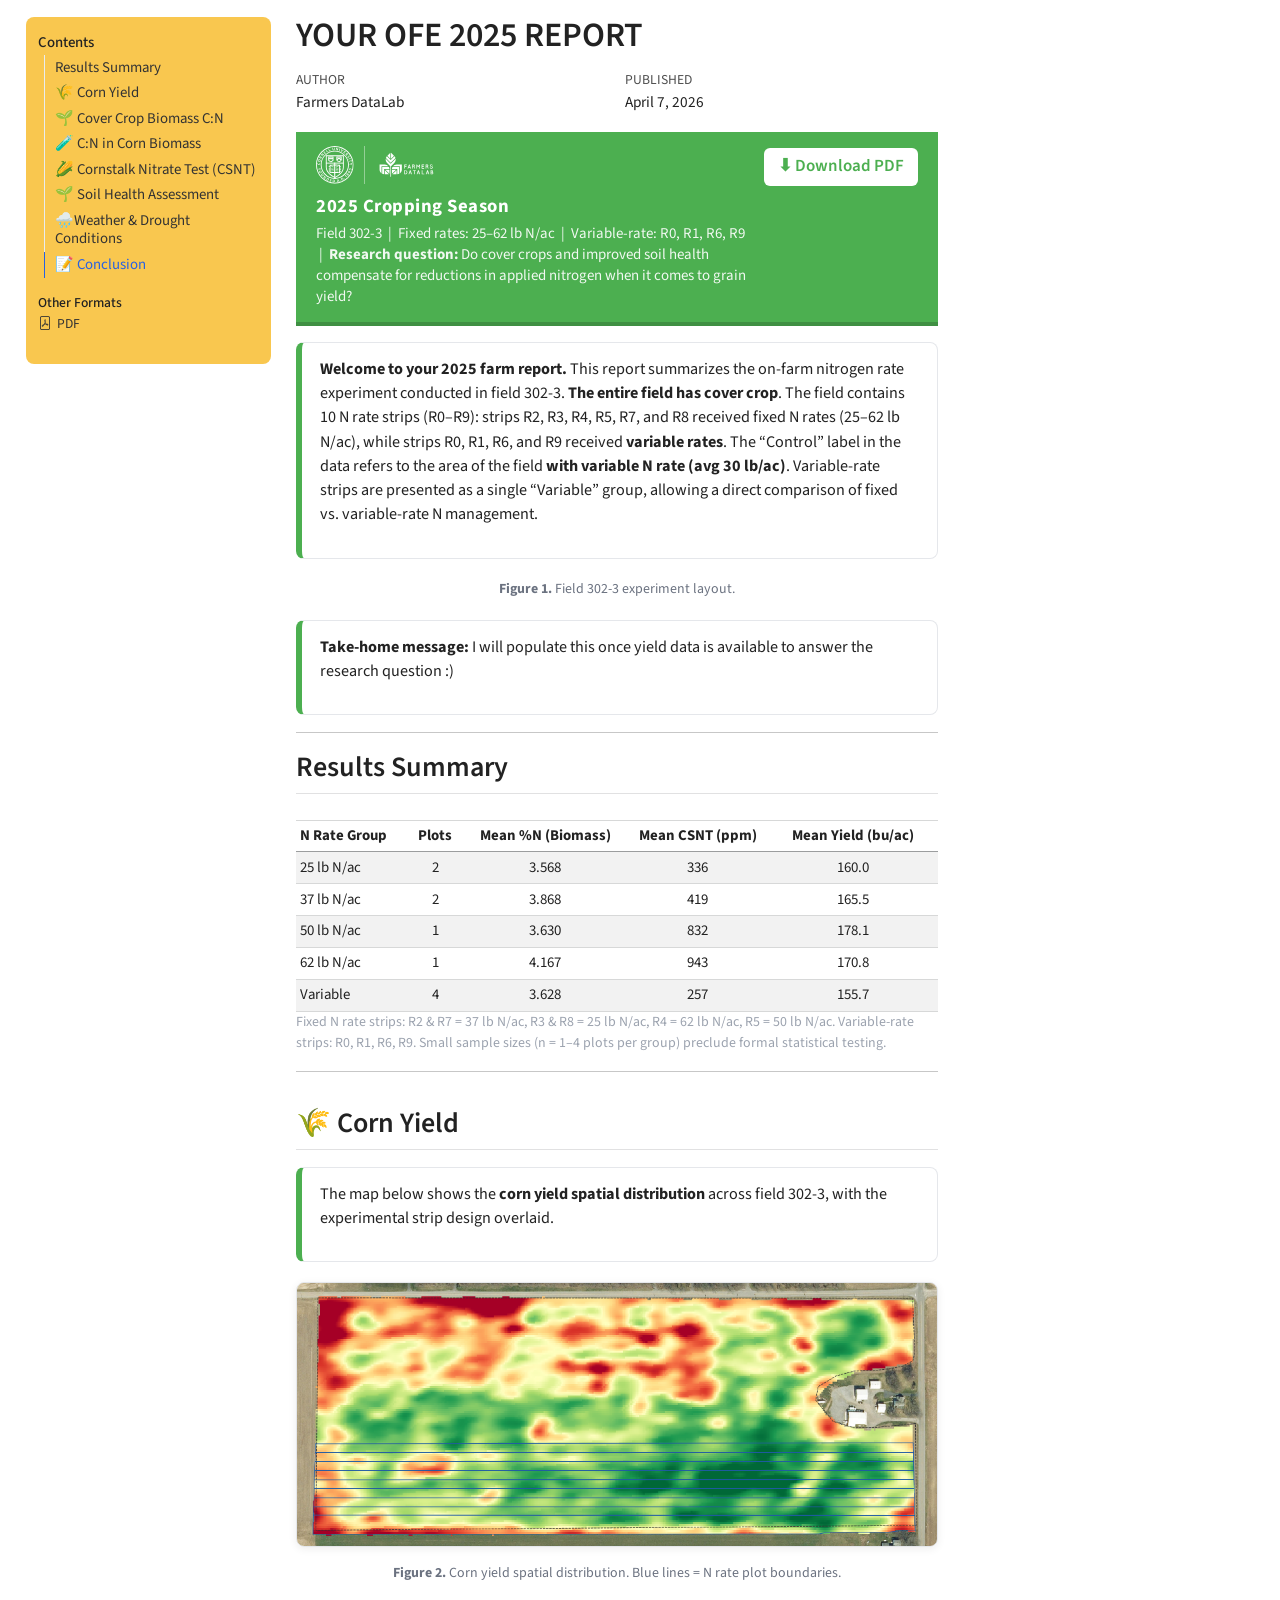
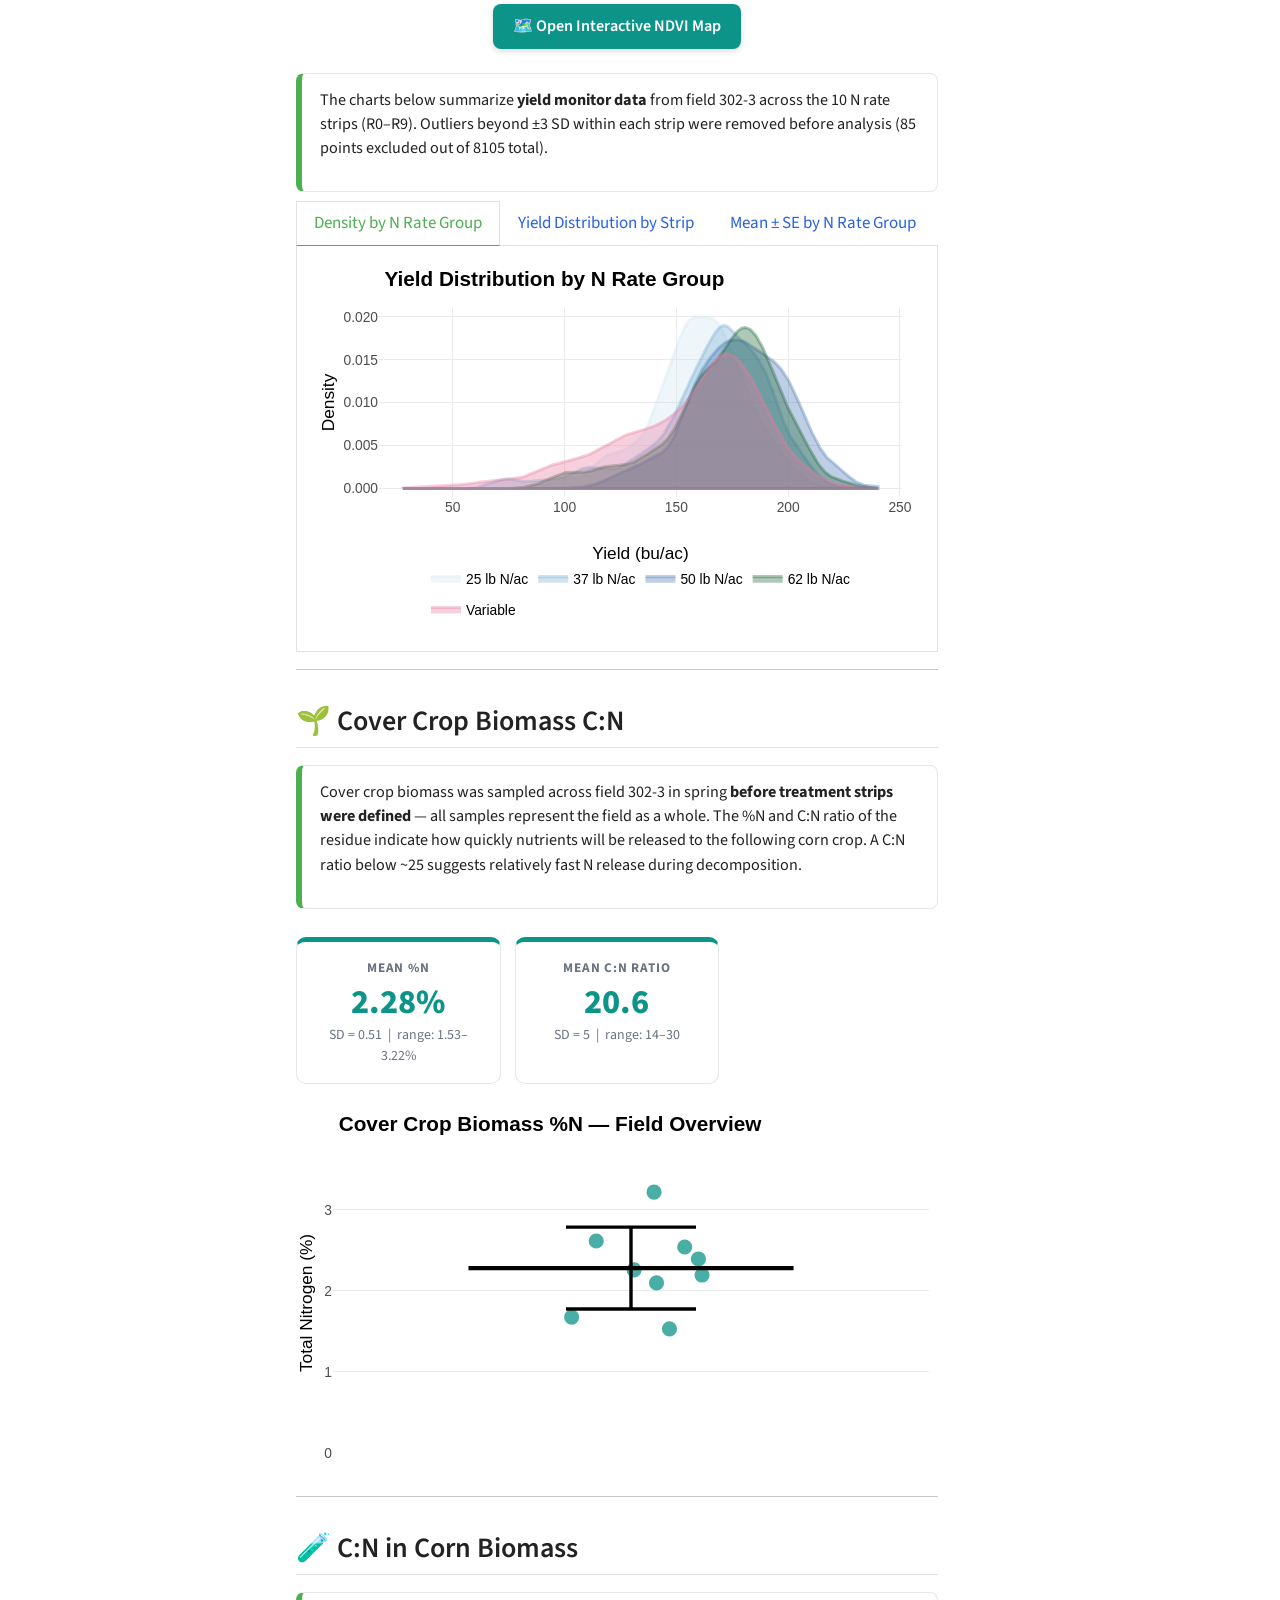
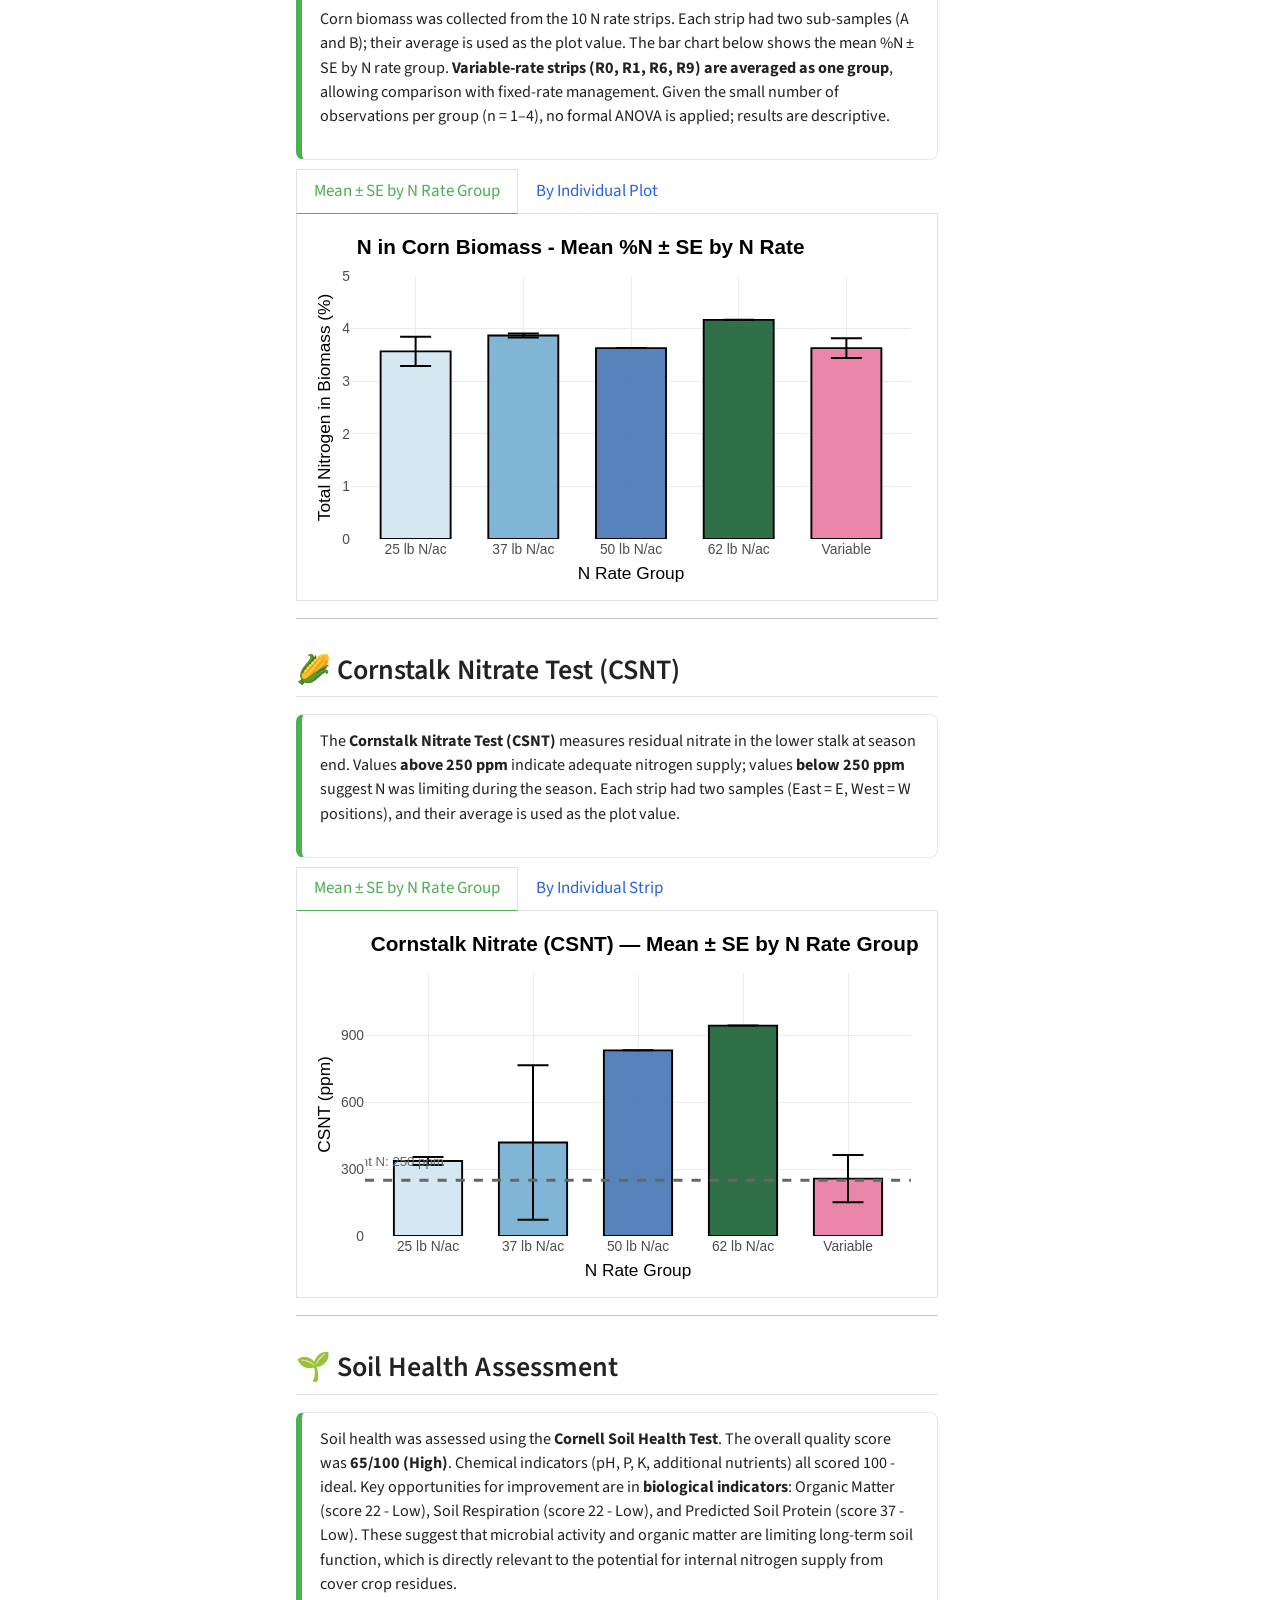
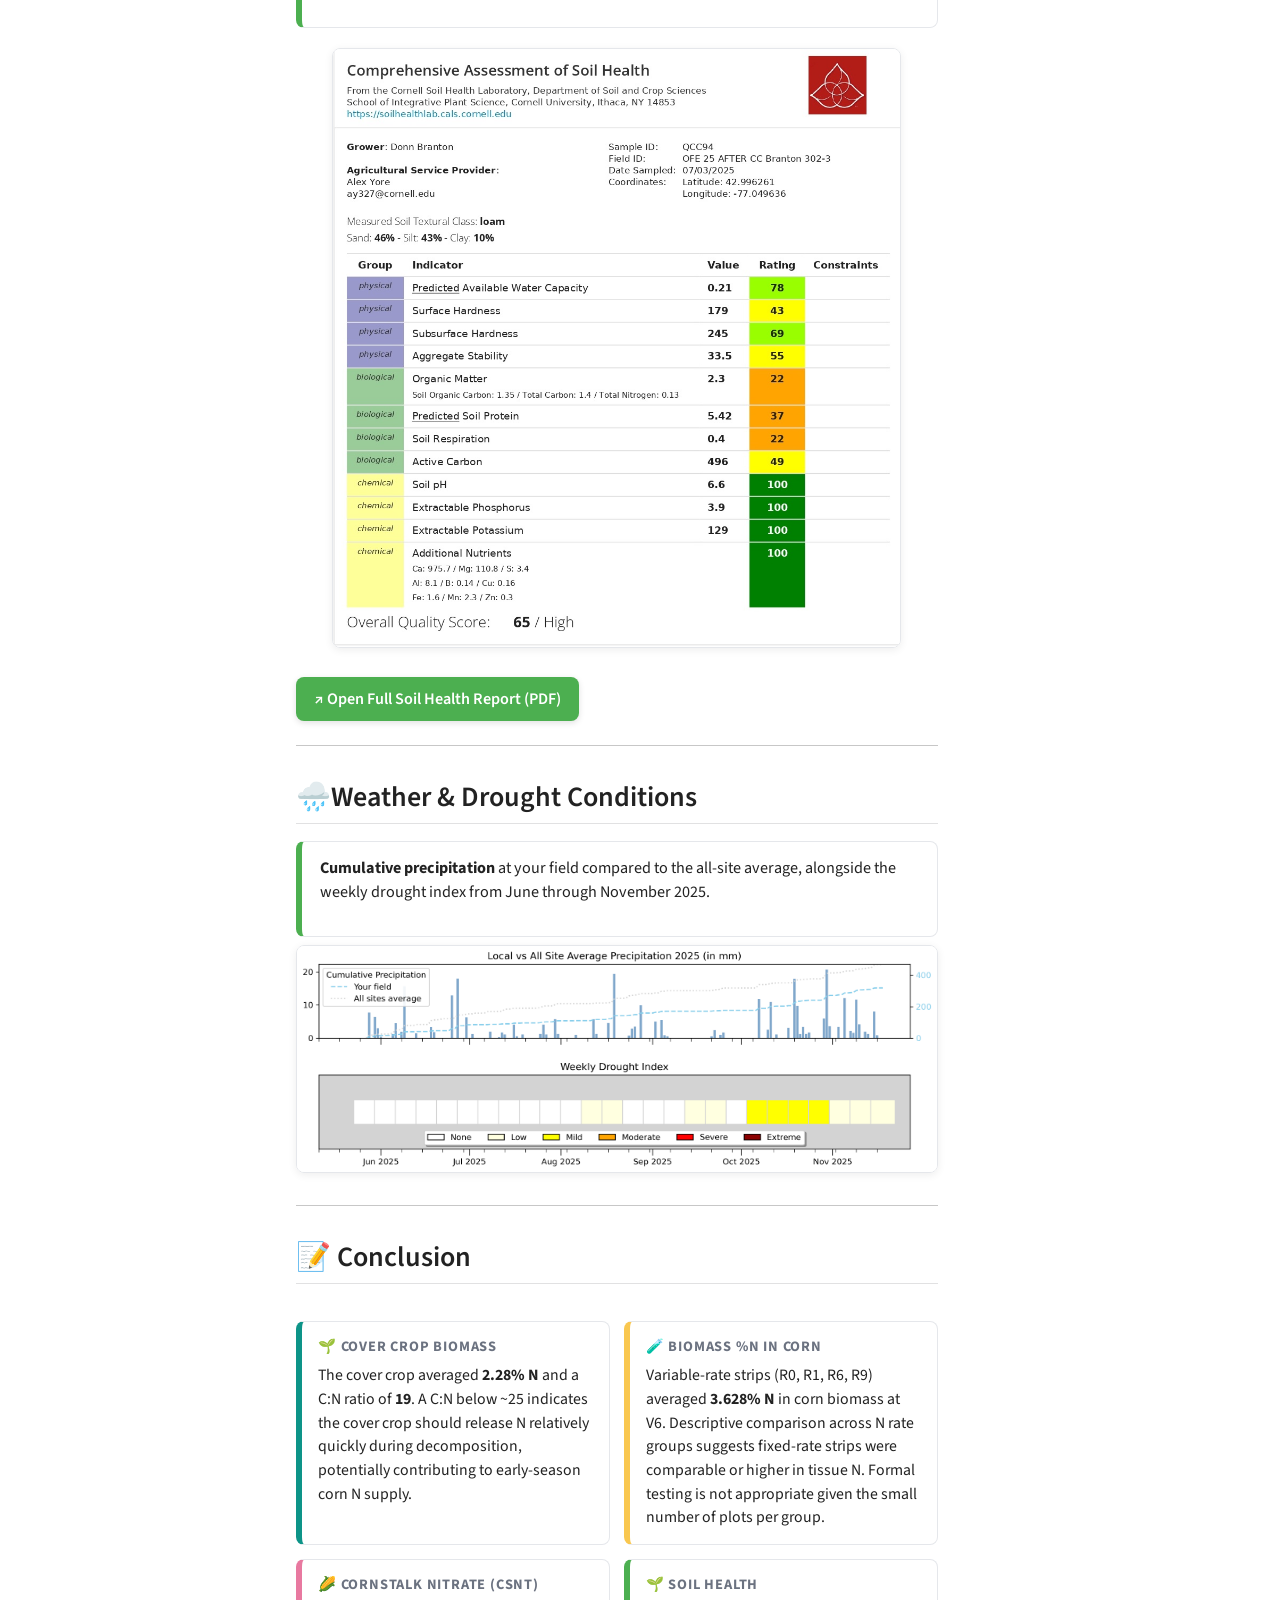
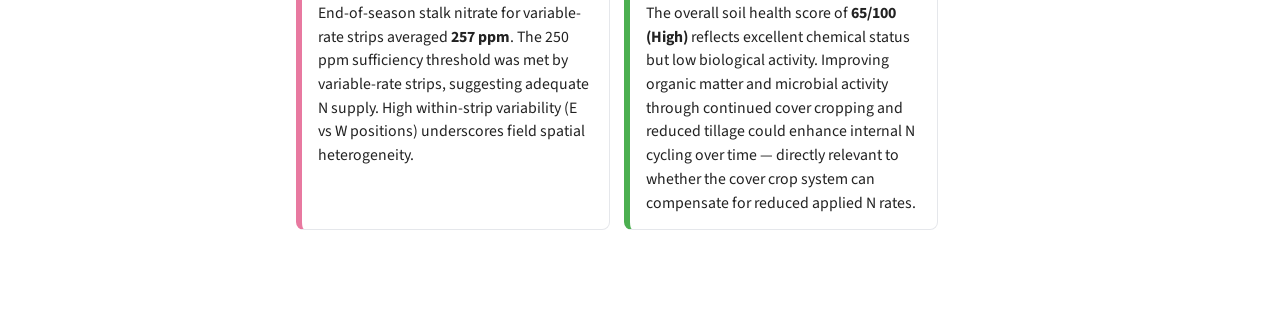
==== docs/branton/index.html @ c71637ad "d" ====
<!DOCTYPE html>
<html xmlns="http://www.w3.org/1999/xhtml" lang="en" xml:lang="en"><head>

<meta charset="utf-8">
<meta name="generator" content="quarto-1.8.25">

<meta name="viewport" content="width=device-width, initial-scale=1.0, user-scalable=yes">

<meta name="author" content="Farmers DataLab">
<meta name="dcterms.date" content="2026-04-07">

<title>YOUR OFE 2025 REPORT</title>
<style>
code{white-space: pre-wrap;}
span.smallcaps{font-variant: small-caps;}
div.columns{display: flex; gap: min(4vw, 1.5em);}
div.column{flex: auto; overflow-x: auto;}
div.hanging-indent{margin-left: 1.5em; text-indent: -1.5em;}
ul.task-list{list-style: none;}
ul.task-list li input[type="checkbox"] {
  width: 0.8em;
  margin: 0 0.8em 0.2em -1em; /* quarto-specific, see https://github.com/quarto-dev/quarto-cli/issues/4556 */ 
  vertical-align: middle;
}
</style>


<script src="index_files/libs/clipboard/clipboard.min.js"></script>
<script src="index_files/libs/quarto-html/quarto.js" type="module"></script>
<script src="index_files/libs/quarto-html/tabsets/tabsets.js" type="module"></script>
<script src="index_files/libs/quarto-html/axe/axe-check.js" type="module"></script>
<script src="index_files/libs/quarto-html/popper.min.js"></script>
<script src="index_files/libs/quarto-html/tippy.umd.min.js"></script>
<script src="index_files/libs/quarto-html/anchor.min.js"></script>
<link href="index_files/libs/quarto-html/tippy.css" rel="stylesheet">
<link href="index_files/libs/quarto-html/quarto-syntax-highlighting-7b89279ff1a6dce999919e0e67d4d9ec.css" rel="stylesheet" id="quarto-text-highlighting-styles">
<script src="index_files/libs/bootstrap/bootstrap.min.js"></script>
<link href="index_files/libs/bootstrap/bootstrap-icons.css" rel="stylesheet">
<link href="index_files/libs/bootstrap/bootstrap-4d7f0bce1131f3e5f9547cd857cfbfc8.min.css" rel="stylesheet" append-hash="true" id="quarto-bootstrap" data-mode="light">
<style>html{ scroll-behavior: smooth; }</style>
<link href="index_files/libs/htmltools-fill-0.5.8.1/fill.css" rel="stylesheet">

<script src="index_files/libs/htmlwidgets-1.6.4/htmlwidgets.js"></script>

<script src="index_files/libs/plotly-binding-4.12.0/plotly.js"></script>

<script src="index_files/libs/typedarray-0.1/typedarray.min.js"></script>

<script src="index_files/libs/jquery-3.5.1/jquery.min.js"></script>

<link href="index_files/libs/crosstalk-1.2.2/css/crosstalk.min.css" rel="stylesheet">

<script src="index_files/libs/crosstalk-1.2.2/js/crosstalk.min.js"></script>

<link href="index_files/libs/plotly-htmlwidgets-css-2.25.2/plotly-htmlwidgets.css" rel="stylesheet">

<script src="index_files/libs/plotly-main-2.25.2/plotly-latest.min.js"></script>

<link href="index_files/libs/pagedtable-1.1/css/pagedtable.css" rel="stylesheet">

<script src="index_files/libs/pagedtable-1.1/js/pagedtable.js"></script>



<link rel="stylesheet" href="styles.css">
</head>

<body class="quarto-light">

<div id="quarto-content" class="page-columns page-rows-contents page-layout-article toc-left">
<div id="quarto-sidebar-toc-left" class="sidebar toc-left">
  <nav id="TOC" role="doc-toc" class="toc-active">
    <h2 id="toc-title">Contents</h2>
   
  <ul>
  <li><a href="#summary" id="toc-summary" class="nav-link active" data-scroll-target="#summary">Results Summary</a></li>
  <li><a href="#yield" id="toc-yield" class="nav-link" data-scroll-target="#yield">🌾 Corn Yield</a></li>
  <li><a href="#covercrop-cn" id="toc-covercrop-cn" class="nav-link" data-scroll-target="#covercrop-cn">🌱 Cover Crop Biomass C:N</a></li>
  <li><a href="#cn-details" id="toc-cn-details" class="nav-link" data-scroll-target="#cn-details">🧪 C:N in Corn Biomass</a></li>
  <li><a href="#csnt-details" id="toc-csnt-details" class="nav-link" data-scroll-target="#csnt-details">🌽 Cornstalk Nitrate Test (CSNT)</a></li>
  <li><a href="#soilhealth" id="toc-soilhealth" class="nav-link" data-scroll-target="#soilhealth">🌱 Soil Health Assessment</a></li>
  <li><a href="#weatherDrought" id="toc-weatherDrought" class="nav-link" data-scroll-target="#weatherDrought">🌧️Weather &amp; Drought Conditions</a></li>
  <li><a href="#conclusion" id="toc-conclusion" class="nav-link" data-scroll-target="#conclusion">📝 Conclusion</a></li>
  </ul>
<div class="quarto-alternate-formats"><h2>Other Formats</h2><ul><li><a href="index.pdf"><i class="bi bi-file-pdf"></i>PDF</a></li></ul></div></nav>
</div>
<div id="quarto-margin-sidebar" class="sidebar margin-sidebar zindex-bottom">
</div>
<main class="content" id="quarto-document-content">

<header id="title-block-header" class="quarto-title-block default">
<div class="quarto-title">
<h1 class="title">YOUR OFE 2025 REPORT</h1>
</div>



<div class="quarto-title-meta">

    <div>
    <div class="quarto-title-meta-heading">Author</div>
    <div class="quarto-title-meta-contents">
             <p>Farmers DataLab </p>
          </div>
  </div>
    
    <div>
    <div class="quarto-title-meta-heading">Published</div>
    <div class="quarto-title-meta-contents">
      <p class="date">April 7, 2026</p>
    </div>
  </div>
  
    
  </div>
  


</header>


<div class="lab-topbar">
  <div class="lab-topbar__inner">
    <div class="lab-topbar__left">
      <div class="lab-topbar__logos">
        <img class="lab-logo" src="images/cornell_seal_white.svg" alt="Cornell University" onerror="this.style.display='none'">
        <img class="lab-logo" src="images/farmersdatalab_logo_white.svg" alt="Farmers DataLab" onerror="this.style.display='none'">
      </div>
      <span class="lab-title">2025 Cropping Season</span>
      <span class="lab-subtitle">
        Field 302-3 &nbsp;|&nbsp; Fixed rates: 25–62 lb N/ac &nbsp;|&nbsp; Variable-rate: R0, R1, R6, R9 &nbsp;|&nbsp;
        <strong>Research question:</strong> Do cover crops and improved soil health compensate for reductions in applied nitrogen when it comes to grain yield?
      </span>
    </div>
    <div class="lab-topbar__right">
      <a class="btn btn-download" href="index.pdf">⬇ Download PDF</a>
    </div>
  </div>
</div>
<div class="page-intro">
<p><strong>Welcome to your 2025 farm report.</strong> This report summarizes the on-farm nitrogen rate experiment conducted in field 302-3. <strong>The entire field has cover crop</strong>. The field contains 10 N rate strips (R0–R9): strips R2, R3, R4, R5, R7, and R8 received fixed N rates (25–62 lb N/ac), while strips R0, R1, R6, and R9 received <strong>variable rates</strong>. The “Control” label in the data refers to the area of the field <strong>with variable N rate (avg 30 lb/ac)</strong>. Variable-rate strips are presented as a single “Variable” group, allowing a direct comparison of fixed vs.&nbsp;variable-rate N management.</p>
</div>
<figure style="margin: 20px 0; text-align: center;" class="figure">
  <img src="images/branton_field.png" alt="Branton field 302-3 — N rate OFE design" style="max-width:100%; border-radius:8px; border:1px solid #e5e7eb;
              box-shadow:0 2px 8px rgba(0,0,0,0.07);" onerror="this.style.display='none'" class="figure-img">
  <figcaption style="font-size:0.82rem; color:#6b7280; margin-top:8px;">
    <strong>Figure 1.</strong> Field 302-3 experiment layout.
  </figcaption>
</figure>
<div class="page-intro">
<p><strong>Take-home message:</strong> I will populate this once yield data is available to answer the research question :)</p>
</div>
<hr>
<section id="summary" class="level2">
<h2 class="anchored" data-anchor-id="summary">Results Summary</h2>
<div class="cell">
<div class="cell-output-display">
<table class="caption-top table table-sm table-striped small">
<colgroup>
<col style="width: 17%">
<col style="width: 9%">
<col style="width: 25%">
<col style="width: 22%">
<col style="width: 26%">
</colgroup>
<thead>
<tr class="header">
<th style="text-align: left;">N Rate Group</th>
<th style="text-align: center;">Plots</th>
<th style="text-align: center;">Mean %N (Biomass)</th>
<th style="text-align: center;">Mean CSNT (ppm)</th>
<th style="text-align: center;">Mean Yield (bu/ac)</th>
</tr>
</thead>
<tbody>
<tr class="odd">
<td style="text-align: left;">25 lb N/ac</td>
<td style="text-align: center;">2</td>
<td style="text-align: center;">3.568</td>
<td style="text-align: center;">336</td>
<td style="text-align: center;">160.0</td>
</tr>
<tr class="even">
<td style="text-align: left;">37 lb N/ac</td>
<td style="text-align: center;">2</td>
<td style="text-align: center;">3.868</td>
<td style="text-align: center;">419</td>
<td style="text-align: center;">165.5</td>
</tr>
<tr class="odd">
<td style="text-align: left;">50 lb N/ac</td>
<td style="text-align: center;">1</td>
<td style="text-align: center;">3.630</td>
<td style="text-align: center;">832</td>
<td style="text-align: center;">178.1</td>
</tr>
<tr class="even">
<td style="text-align: left;">62 lb N/ac</td>
<td style="text-align: center;">1</td>
<td style="text-align: center;">4.167</td>
<td style="text-align: center;">943</td>
<td style="text-align: center;">170.8</td>
</tr>
<tr class="odd">
<td style="text-align: left;">Variable</td>
<td style="text-align: center;">4</td>
<td style="text-align: center;">3.628</td>
<td style="text-align: center;">257</td>
<td style="text-align: center;">155.7</td>
</tr>
</tbody>
</table>
</div>
</div>
<div style="font-size:0.82rem; color:#9ca3af; margin-top:-8px;">
<p>Fixed N rate strips: R2 &amp; R7 = 37 lb N/ac, R3 &amp; R8 = 25 lb N/ac, R4 = 62 lb N/ac, R5 = 50 lb N/ac. Variable-rate strips: R0, R1, R6, R9. Small sample sizes (n = 1–4 plots per group) preclude formal statistical testing.</p>
</div>
<hr>
</section>
<section id="yield" class="level2">
<h2 class="anchored" data-anchor-id="yield">🌾 Corn Yield</h2>
<div class="page-intro">
<p>The map below shows the <strong>corn yield spatial distribution</strong> across field 302-3, with the experimental strip design overlaid.</p>
</div>
<figure style="margin: 20px 0; text-align: center;" class="figure">
  <img src="images/branton_yield.png" alt="Branton yield map" style="max-width:100%; border-radius:8px; border:1px solid #e5e7eb;
              box-shadow:0 2px 8px rgba(0,0,0,0.07);" onerror="this.style.display='none'" class="figure-img">
  <figcaption style="font-size:0.82rem; color:#6b7280; margin-top:8px;">
    <strong>Figure 2.</strong> Corn yield spatial distribution. Blue lines = N rate plot boundaries.
  </figcaption>
</figure>


<div style="margin: 16px 0 24px; text-align: center;">
  <a href="https://farmersdatalab.github.io/8a7d2e11-5c39-4f0f-9c3a-2d6b7e1a4f90/" target="_blank" rel="noopener noreferrer" style="display: inline-flex; align-items: center; gap: 8px;
            background: #0d9488; color: #fff; font-weight: 600;
            padding: 10px 20px; border-radius: 8px; text-decoration: none;
            font-size: 0.95rem; box-shadow: 0 2px 6px rgba(0,0,0,0.15);
            transition: opacity 0.2s;">
    🗺️ Open Interactive NDVI Map
  </a>
</div>
<div class="page-intro">
<p>The charts below summarize <strong>yield monitor data</strong> from field 302-3 across the 10 N rate strips (R0–R9). Outliers beyond ±3 SD within each strip were removed before analysis (85 points excluded out of 8105 total).</p>
</div>
<div class="tabset-margin-container"></div><div class="panel-tabset">
<ul class="nav nav-tabs" role="tablist"><li class="nav-item" role="presentation"><a class="nav-link active" id="tabset-1-1-tab" data-bs-toggle="tab" data-bs-target="#tabset-1-1" role="tab" aria-controls="tabset-1-1" aria-selected="true" href="">Density by N Rate Group</a></li><li class="nav-item" role="presentation"><a class="nav-link" id="tabset-1-2-tab" data-bs-toggle="tab" data-bs-target="#tabset-1-2" role="tab" aria-controls="tabset-1-2" aria-selected="false" href="">Yield Distribution by Strip</a></li><li class="nav-item" role="presentation"><a class="nav-link" id="tabset-1-3-tab" data-bs-toggle="tab" data-bs-target="#tabset-1-3" role="tab" aria-controls="tabset-1-3" aria-selected="false" href="">Mean ± SE by N Rate Group</a></li></ul>
<div class="tab-content">
<div id="tabset-1-1" class="tab-pane active" role="tabpanel" aria-labelledby="tabset-1-1-tab">
<div class="cell">
<div class="cell-output-display">
<div class="plotly html-widget html-fill-item" id="htmlwidget-c8a96f6c9930f151e002" style="width:100%;height:371px;"></div>
<script type="application/json" data-for="htmlwidget-c8a96f6c9930f151e002">{"x":{"data":[{"x":[27.626799999999999,28.042975538160469,28.459151076320939,28.875326614481409,29.291502152641879,29.707677690802349,30.123853228962815,30.540028767123289,30.956204305283755,31.372379843444225,31.788555381604695,32.204730919765169,32.620906457925635,33.037081996086101,33.453257534246575,33.869433072407041,34.285608610567515,34.701784148727981,35.117959686888454,35.534135225048921,35.950310763209394,36.366486301369861,36.782661839530334,37.198837377690801,37.615012915851267,38.03118845401174,38.447363992172214,38.86353953033268,39.279715068493147,39.69589060665362,40.112066144814086,40.52824168297456,40.944417221135026,41.3605927592955,41.776768297455966,42.19294383561644,42.609119373776906,43.02529491193738,43.441470450097846,43.857645988258312,44.273821526418786,44.689997064579259,45.106172602739726,45.522348140900192,45.938523679060665,46.354699217221132,46.770874755381598,47.187050293542072,47.603225831702545,48.019401369863012,48.435576908023478,48.851752446183951,49.267927984344425,49.684103522504891,50.100279060665358,50.516454598825831,50.932630136986305,51.348805675146771,51.764981213307237,52.181156751467711,52.597332289628177,53.013507827788644,53.429683365949117,53.845858904109591,54.262034442270057,54.678209980430523,55.094385518590997,55.51056105675147,55.926736594911937,56.342912133072403,56.759087671232876,57.175263209393343,57.591438747553809,58.007614285714283,58.423789823874756,58.839965362035223,59.256140900195689,59.672316438356162,60.088491976516636,60.504667514677095,60.920843052837569,61.337018590998042,61.753194129158516,62.169369667318975,62.585545205479448,63.001720743639922,63.417896281800395,63.834071819960855,64.250247358121328,64.666422896281802,65.082598434442261,65.498773972602734,65.914949510763208,66.331125048923681,66.74730058708414,67.163476125244614,67.579651663405087,67.995827201565561,68.41200273972602,68.828178277886494,69.244353816046967,69.660529354207441,70.0767048923679,70.492880430528373,70.909055968688847,71.325231506849306,71.74140704500978,72.157582583170253,72.573758121330727,72.989933659491186,73.406109197651659,73.822284735812133,74.238460273972606,74.654635812133066,75.070811350293539,75.486986888454013,75.903162426614472,76.319337964774945,76.735513502935419,77.151689041095892,77.567864579256351,77.984040117416825,78.400215655577298,78.816391193737772,79.232566731898231,79.648742270058705,80.064917808219178,80.481093346379652,80.897268884540111,81.313444422700584,81.729619960861058,82.145795499021517,82.561971037181991,82.978146575342464,83.394322113502938,83.810497651663397,84.22667318982387,84.642848727984344,85.059024266144817,85.475199804305277,85.89137534246575,86.307550880626223,86.723726418786683,87.139901956947156,87.55607749510763,87.972253033268103,88.388428571428562,88.804604109589036,89.220779647749509,89.636955185909983,90.053130724070442,90.469306262230916,90.885481800391389,91.301657338551863,91.717832876712322,92.134008414872795,92.550183953033269,92.966359491193742,93.382535029354202,93.798710567514675,94.214886105675149,94.631061643835622,95.047237181996081,95.463412720156555,95.879588258317028,96.295763796477502,96.711939334637961,97.128114872798434,97.544290410958908,97.960465949119367,98.376641487279841,98.792817025440314,99.208992563600788,99.625168101761247,100.04134363992172,100.45751917808219,100.87369471624267,101.28987025440313,101.7060457925636,102.12222133072407,102.53839686888453,102.95457240704501,103.37074794520548,103.78692348336595,104.20309902152641,104.61927455968689,105.03545009784736,105.45162563600783,105.86780117416829,106.28397671232877,106.70015225048924,107.11632778864971,107.53250332681017,107.94867886497065,108.36485440313112,108.78102994129158,109.19720547945205,109.61338101761253,110.029556555773,110.44573209393346,110.86190763209393,111.2780831702544,111.69425870841488,112.11043424657534,112.52660978473581,112.94278532289628,113.35896086105674,113.77513639921722,114.19131193737769,114.60748747553816,115.02366301369862,115.4398385518591,115.85601409001957,116.27218962818004,116.6883651663405,117.10454070450098,117.52071624266145,117.93689178082192,118.35306731898238,118.76924285714286,119.18541839530333,119.60159393346379,120.01776947162426,120.43394500978474,120.85012054794521,121.26629608610567,121.68247162426614,122.09864716242662,122.51482270058709,122.93099823874755,123.34717377690802,123.7633493150685,124.17952485322895,124.59570039138943,125.0118759295499,125.42805146771038,125.84422700587083,126.26040254403131,126.67657808219178,127.09275362035225,127.50892915851271,127.92510469667319,128.34128023483365,128.75745577299412,129.17363131115459,129.58980684931507,130.00598238747554,130.42215792563599,130.83833346379646,131.25450900195693,131.67068454011741,132.08686007827788,132.50303561643835,132.91921115459883,133.3353866927593,133.75156223091975,134.16773776908022,134.58391330724069,135.00008884540117,135.41626438356164,135.83243992172211,136.24861545988259,136.66479099804303,137.0809665362035,137.49714207436398,137.91331761252445,138.32949315068493,138.7456686888454,139.16184422700587,139.57801976516632,139.99419530332679,140.41037084148726,140.82654637964774,141.24272191780821,141.65889745596868,142.07507299412916,142.49124853228963,142.90742407045008,143.32359960861055,143.73977514677102,144.1559506849315,144.57212622309197,144.98830176125244,145.40447729941292,145.82065283757336,146.23682837573384,146.65300391389431,147.06917945205478,147.48535499021526,147.90153052837573,148.3177060665362,148.73388160469668,149.15005714285712,149.5662326810176,149.98240821917807,150.39858375733854,150.81475929549902,151.23093483365949,151.64711037181996,152.06328590998041,152.47946144814088,152.89563698630135,153.31181252446183,153.7279880626223,154.14416360078278,154.56033913894325,154.97651467710372,155.39269021526417,155.80886575342464,156.22504129158511,156.64121682974559,157.05739236790606,157.47356790606653,157.88974344422701,158.30591898238748,158.72209452054796,159.1382700587084,159.55444559686887,159.97062113502935,160.38679667318982,160.80297221135029,161.21914774951077,161.63532328767124,162.05149882583169,162.46767436399216,162.88384990215263,163.30002544031311,163.71620097847358,164.13237651663405,164.54855205479453,164.964727592955,165.38090313111545,165.79707866927592,166.21325420743639,166.62942974559687,167.04560528375734,167.46178082191781,167.87795636007829,168.29413189823873,168.71030743639921,169.12648297455968,169.54265851272015,169.95883405088063,170.3750095890411,170.79118512720157,171.20736066536205,171.62353620352249,172.03971174168296,172.45588727984344,172.87206281800391,173.28823835616438,173.70441389432486,174.12058943248533,174.53676497064578,174.95294050880625,175.36911604696672,175.7852915851272,176.20146712328767,176.61764266144814,177.03381819960862,177.44999373776906,177.86616927592954,178.28234481409001,178.69852035225048,179.11469589041096,179.53087142857143,179.9470469667319,180.36322250489238,180.77939804305282,181.1955735812133,181.61174911937377,182.02792465753424,182.44410019569472,182.86027573385519,183.27645127201566,183.69262681017611,184.10880234833658,184.52497788649706,184.94115342465753,185.357328962818,185.77350450097848,186.18968003913895,186.60585557729942,187.02203111545987,187.43820665362034,187.85438219178081,188.27055772994129,188.68673326810176,189.10290880626223,189.51908434442271,189.93525988258315,190.35143542074363,190.7676109589041,191.18378649706457,191.59996203522505,192.01613757338552,192.43231311154599,192.84848864970644,193.26466418786691,193.68083972602739,194.09701526418786,194.51319080234833,194.92936634050881,195.34554187866928,195.76171741682975,196.1778929549902,196.59406849315067,197.01024403131115,197.42641956947162,197.84259510763209,198.25877064579257,198.67494618395304,199.09112172211348,199.50729726027396,199.92347279843443,200.33964833659491,200.75582387475538,201.17199941291585,201.58817495107633,202.0043504892368,202.42052602739724,202.83670156555772,203.25287710371819,203.66905264187866,204.08522818003914,204.50140371819961,204.91757925636009,205.33375479452053,205.749930332681,206.16610587084148,206.58228140900195,206.99845694716242,207.4146324853229,207.83080802348337,208.24698356164384,208.66315909980429,209.07933463796476,209.49551017612524,209.91168571428571,210.32786125244618,210.74403679060666,211.16021232876713,211.57638786692758,211.99256340508805,212.40873894324852,212.824914481409,213.24109001956947,213.65726555772994,214.07344109589042,214.48961663405086,214.90579217221133,215.32196771037181,215.73814324853228,216.15431878669276,216.57049432485323,216.9866698630137,217.40284540117418,217.81902093933462,218.23519647749509,218.65137201565557,219.06754755381604,219.48372309197651,219.89989863013699,220.31607416829746,220.73224970645791,221.14842524461838,221.56460078277885,221.98077632093933,222.3969518590998,222.81312739726027,223.22930293542075,223.64547847358122,224.06165401174167,224.47782954990214,224.89400508806261,225.31018062622309,225.72635616438356,226.14253170254403,226.55870724070451,226.97488277886495,227.39105831702543,227.8072338551859,228.22340939334637,228.63958493150685,229.05576046966732,229.47193600782779,229.88811154598827,230.30428708414871,230.72046262230919,231.13663816046966,231.55281369863013,231.96898923679061,232.38516477495108,232.80134031311155,233.217515851272,233.63369138943247,234.04986692759294,234.46604246575342,234.88221800391389,235.29839354207436,235.71456908023484,236.13074461839528,236.54692015655576,236.96309569471623,237.3792712328767,237.79544677103718,238.21162230919765,238.62779784735812,239.0439733855186,239.46014892367904,239.87632446183952,240.29249999999999,240.29249999999999,239.87632446183952,239.46014892367904,239.0439733855186,238.62779784735812,238.21162230919765,237.79544677103718,237.3792712328767,236.96309569471623,236.54692015655576,236.13074461839528,235.71456908023484,235.29839354207436,234.88221800391389,234.46604246575342,234.04986692759294,233.63369138943247,233.217515851272,232.80134031311155,232.38516477495108,231.96898923679061,231.55281369863013,231.13663816046966,230.72046262230919,230.30428708414871,229.88811154598827,229.47193600782779,229.05576046966732,228.63958493150685,228.22340939334637,227.8072338551859,227.39105831702543,226.97488277886495,226.55870724070451,226.14253170254403,225.72635616438356,225.31018062622309,224.89400508806261,224.47782954990214,224.06165401174167,223.64547847358122,223.22930293542075,222.81312739726027,222.3969518590998,221.98077632093933,221.56460078277885,221.14842524461838,220.73224970645791,220.31607416829746,219.89989863013699,219.48372309197651,219.06754755381604,218.65137201565557,218.23519647749509,217.81902093933462,217.40284540117418,216.9866698630137,216.57049432485323,216.15431878669276,215.73814324853228,215.32196771037181,214.90579217221133,214.48961663405086,214.07344109589042,213.65726555772994,213.24109001956947,212.824914481409,212.40873894324852,211.99256340508805,211.57638786692758,211.16021232876713,210.74403679060666,210.32786125244618,209.91168571428571,209.49551017612524,209.07933463796476,208.66315909980429,208.24698356164384,207.83080802348337,207.4146324853229,206.99845694716242,206.58228140900195,206.16610587084148,205.749930332681,205.33375479452053,204.91757925636009,204.50140371819961,204.08522818003914,203.66905264187866,203.25287710371819,202.83670156555772,202.42052602739724,202.0043504892368,201.58817495107633,201.17199941291585,200.75582387475538,200.33964833659491,199.92347279843443,199.50729726027396,199.09112172211348,198.67494618395304,198.25877064579257,197.84259510763209,197.42641956947162,197.01024403131115,196.59406849315067,196.1778929549902,195.76171741682975,195.34554187866928,194.92936634050881,194.51319080234833,194.09701526418786,193.68083972602739,193.26466418786691,192.84848864970644,192.43231311154599,192.01613757338552,191.59996203522505,191.18378649706457,190.7676109589041,190.35143542074363,189.93525988258315,189.51908434442271,189.10290880626223,188.68673326810176,188.27055772994129,187.85438219178081,187.43820665362034,187.02203111545987,186.60585557729942,186.18968003913895,185.77350450097848,185.357328962818,184.94115342465753,184.52497788649706,184.10880234833658,183.69262681017611,183.27645127201566,182.86027573385519,182.44410019569472,182.02792465753424,181.61174911937377,181.1955735812133,180.77939804305282,180.36322250489238,179.9470469667319,179.53087142857143,179.11469589041096,178.69852035225048,178.28234481409001,177.86616927592954,177.44999373776906,177.03381819960862,176.61764266144814,176.20146712328767,175.7852915851272,175.36911604696672,174.95294050880625,174.53676497064578,174.12058943248533,173.70441389432486,173.28823835616438,172.87206281800391,172.45588727984344,172.03971174168296,171.62353620352249,171.20736066536205,170.79118512720157,170.3750095890411,169.95883405088063,169.54265851272015,169.12648297455968,168.71030743639921,168.29413189823873,167.87795636007829,167.46178082191781,167.04560528375734,166.62942974559687,166.21325420743639,165.79707866927592,165.38090313111545,164.964727592955,164.54855205479453,164.13237651663405,163.71620097847358,163.30002544031311,162.88384990215263,162.46767436399216,162.05149882583169,161.63532328767124,161.21914774951077,160.80297221135029,160.38679667318982,159.97062113502935,159.55444559686887,159.1382700587084,158.72209452054796,158.30591898238748,157.88974344422701,157.47356790606653,157.05739236790606,156.64121682974559,156.22504129158511,155.80886575342464,155.39269021526417,154.97651467710372,154.56033913894325,154.14416360078278,153.7279880626223,153.31181252446183,152.89563698630135,152.47946144814088,152.06328590998041,151.64711037181996,151.23093483365949,150.81475929549902,150.39858375733854,149.98240821917807,149.5662326810176,149.15005714285712,148.73388160469668,148.3177060665362,147.90153052837573,147.48535499021526,147.06917945205478,146.65300391389431,146.23682837573384,145.82065283757336,145.40447729941292,144.98830176125244,144.57212622309197,144.1559506849315,143.73977514677102,143.32359960861055,142.90742407045008,142.49124853228963,142.07507299412916,141.65889745596868,141.24272191780821,140.82654637964774,140.41037084148726,139.99419530332679,139.57801976516632,139.16184422700587,138.7456686888454,138.32949315068493,137.91331761252445,137.49714207436398,137.0809665362035,136.66479099804303,136.24861545988259,135.83243992172211,135.41626438356164,135.00008884540117,134.58391330724069,134.16773776908022,133.75156223091975,133.3353866927593,132.91921115459883,132.50303561643835,132.08686007827788,131.67068454011741,131.25450900195693,130.83833346379646,130.42215792563599,130.00598238747554,129.58980684931507,129.17363131115459,128.75745577299412,128.34128023483365,127.92510469667319,127.50892915851271,127.09275362035225,126.67657808219178,126.26040254403131,125.84422700587083,125.42805146771038,125.0118759295499,124.59570039138943,124.17952485322895,123.7633493150685,123.34717377690802,122.93099823874755,122.51482270058709,122.09864716242662,121.68247162426614,121.26629608610567,120.85012054794521,120.43394500978474,120.01776947162426,119.60159393346379,119.18541839530333,118.76924285714286,118.35306731898238,117.93689178082192,117.52071624266145,117.10454070450098,116.6883651663405,116.27218962818004,115.85601409001957,115.4398385518591,115.02366301369862,114.60748747553816,114.19131193737769,113.77513639921722,113.35896086105674,112.94278532289628,112.52660978473581,112.11043424657534,111.69425870841488,111.2780831702544,110.86190763209393,110.44573209393346,110.029556555773,109.61338101761253,109.19720547945205,108.78102994129158,108.36485440313112,107.94867886497065,107.53250332681017,107.11632778864971,106.70015225048924,106.28397671232877,105.86780117416829,105.45162563600783,105.03545009784736,104.61927455968689,104.20309902152641,103.78692348336595,103.37074794520548,102.95457240704501,102.53839686888453,102.12222133072407,101.7060457925636,101.28987025440313,100.87369471624267,100.45751917808219,100.04134363992172,99.625168101761247,99.208992563600788,98.792817025440314,98.376641487279841,97.960465949119367,97.544290410958908,97.128114872798434,96.711939334637961,96.295763796477502,95.879588258317028,95.463412720156555,95.047237181996081,94.631061643835622,94.214886105675149,93.798710567514675,93.382535029354202,92.966359491193742,92.550183953033269,92.134008414872795,91.717832876712322,91.301657338551863,90.885481800391389,90.469306262230916,90.053130724070442,89.636955185909983,89.220779647749509,88.804604109589036,88.388428571428562,87.972253033268103,87.55607749510763,87.139901956947156,86.723726418786683,86.307550880626223,85.89137534246575,85.475199804305277,85.059024266144817,84.642848727984344,84.22667318982387,83.810497651663397,83.394322113502938,82.978146575342464,82.561971037181991,82.145795499021517,81.729619960861058,81.313444422700584,80.897268884540111,80.481093346379652,80.064917808219178,79.648742270058705,79.232566731898231,78.816391193737772,78.400215655577298,77.984040117416825,77.567864579256351,77.151689041095892,76.735513502935419,76.319337964774945,75.903162426614472,75.486986888454013,75.070811350293539,74.654635812133066,74.238460273972606,73.822284735812133,73.406109197651659,72.989933659491186,72.573758121330727,72.157582583170253,71.74140704500978,71.325231506849306,70.909055968688847,70.492880430528373,70.0767048923679,69.660529354207441,69.244353816046967,68.828178277886494,68.41200273972602,67.995827201565561,67.579651663405087,67.163476125244614,66.74730058708414,66.331125048923681,65.914949510763208,65.498773972602734,65.082598434442261,64.666422896281802,64.250247358121328,63.834071819960855,63.417896281800395,63.001720743639922,62.585545205479448,62.169369667318975,61.753194129158516,61.337018590998042,60.920843052837569,60.504667514677095,60.088491976516636,59.672316438356162,59.256140900195689,58.839965362035223,58.423789823874756,58.007614285714283,57.591438747553809,57.175263209393343,56.759087671232876,56.342912133072403,55.926736594911937,55.51056105675147,55.094385518590997,54.678209980430523,54.262034442270057,53.845858904109591,53.429683365949117,53.013507827788644,52.597332289628177,52.181156751467711,51.764981213307237,51.348805675146771,50.932630136986305,50.516454598825831,50.100279060665358,49.684103522504891,49.267927984344425,48.851752446183951,48.435576908023478,48.019401369863012,47.603225831702545,47.187050293542072,46.770874755381598,46.354699217221132,45.938523679060665,45.522348140900192,45.106172602739726,44.689997064579259,44.273821526418786,43.857645988258312,43.441470450097846,43.02529491193738,42.609119373776906,42.19294383561644,41.776768297455966,41.3605927592955,40.944417221135026,40.52824168297456,40.112066144814086,39.69589060665362,39.279715068493147,38.86353953033268,38.447363992172214,38.03118845401174,37.615012915851267,37.198837377690801,36.782661839530334,36.366486301369861,35.950310763209394,35.534135225048921,35.117959686888454,34.701784148727981,34.285608610567515,33.869433072407041,33.453257534246575,33.037081996086101,32.620906457925635,32.204730919765169,31.788555381604695,31.372379843444225,30.956204305283755,30.540028767123289,30.123853228962815,29.707677690802349,29.291502152641879,28.875326614481409,28.459151076320939,28.042975538160469,27.626799999999999,27.626799999999999],"y":[0,0,0,0,0,0,0,0,0,0,0,0,0,0,0,0,0,0,0,0,0,0,0,0,0,0,0,0,0,0,0,0,0,0,0,0,0,0,0,0,0,0,0,0,0,0,0,0,0,0,0,0,0,0,0,0,0,0,0,0,0,0,0,0,0,0,0,0,0,0,0,0,0,0,0,0,0,0,0,0,0,0,0,0,0,0,0,0,0,0,0,0,0,0,0,0,0,0,0,0,0,0,0,0,0,0,0,0,0,0,0,0,0,0,0,0,0,0,0,0,0,0,0,0,0,0,0,0,0,0,0,0,0,0,0,0,0,0,0,0,0,0,0,0,0,0,0,0,0,0,0,0,0,0,0,0,0,0,0,0,0,0,0,0,0,0,0,0,0,0,0,0,0,0,0,0,0,0,0,0,0,0,0,0,0,0,0,0,0,0,0,0,0,0,0,0,0,0,0,0,0,0,0,0,0,0,0,0,0,0,0,0,0,0,0,0,0,0,0,0,0,0,0,0,0,0,0,0,0,0,0,0,0,0,0,0,0,0,0,0,0,0,0,0,0,0,0,0,0,0,0,0,0,0,0,0,0,0,0,0,0,0,0,0,0,0,0,0,0,0,0,0,0,0,0,0,0,0,0,0,0,0,0,0,0,0,0,0,0,0,0,0,0,0,0,0,0,0,0,0,0,0,0,0,0,0,0,0,0,0,0,0,0,0,0,0,0,0,0,0,0,0,0,0,0,0,0,0,0,0,0,0,0,0,0,0,0,0,0,0,0,0,0,0,0,0,0,0,0,0,0,0,0,0,0,0,0,0,0,0,0,0,0,0,0,0,0,0,0,0,0,0,0,0,0,0,0,0,0,0,0,0,0,0,0,0,0,0,0,0,0,0,0,0,0,0,0,0,0,0,0,0,0,0,0,0,0,0,0,0,0,0,0,0,0,0,0,0,0,0,0,0,0,0,0,0,0,0,0,0,0,0,0,0,0,0,0,0,0,0,0,0,0,0,0,0,0,0,0,0,0,0,0,0,0,0,0,0,0,0,0,0,0,0,0,0,0,0,0,0,0,0,0,0,0,0,0,0,0,0,0,0,0,0,0,0,0,0,0,0,0,0,0,0,0,0,0,0,0,0,0,0,0,0,0,0,0,0,0,0,0,0,5.8896449529757588e-13,1.1162784732165145e-12,2.0748484565205207e-12,3.7792314171444372e-12,6.7393550318054936e-12,1.215455344726572e-11,2.2177238126163852e-11,3.9790408034769712e-11,7.0189029963983252e-11,1.2169955291853082e-10,2.0736580990463624e-10,3.4713841914392565e-10,5.7077196870489135e-10,9.6185078203169135e-10,1.6014007121742177e-09,2.6251466314817893e-09,4.2372283058384957e-09,6.7345412502156714e-09,1.054064611790171e-08,1.6248372731263535e-08,2.4918044042802278e-08,3.8474342659645947e-08,5.8561709567129648e-08,8.7885306766481498e-08,1.3006720619793842e-07,1.8987746741364385e-07,2.734991071982795e-07,3.8882774367981878e-07,5.5350057469912738e-07,7.8209931317654564e-07,1.0908327780900128e-06,1.5022056943014246e-06,2.0431987782523305e-06,2.7456741324515681e-06,3.6467233805060436e-06,4.794496135656296e-06,6.2938519609024943e-06,8.1642115143481421e-06,1.0468343664398048e-05,1.3272628263563428e-05,1.6645854788839219e-05,2.0657801981369506e-05,2.5377613647977038e-05,3.0947334176274015e-05,3.7446106328628892e-05,4.4850658572889669e-05,5.3196946790827695e-05,6.2508848493845001e-05,7.2797625603728097e-05,8.4061969834402518e-05,9.6288681086687737e-05,0.00010959573657766466,0.00012381444531444377,0.00013889525646668458,0.00015481497350687063,0.00017156395711549082,0.00018915185555499193,0.00020761321286957981,0.00022706728923981806,0.00024774428568377475,0.00026969569850961422,0.00029313405936771486,0.00031830886279963447,0.0003455019831838243,0.00037502160402958049,0.00040719473239947564,0.00044277175115488016,0.00048198348994778716,0.00052494928975090657,0.00057192633529008113,0.00062312430613956408,0.00067869768326013317,0.000738739579597758,0.0008033306621596691,0.00087307815610117366,0.00094707447820152483,0.0010251032636948284,0.0011069008147525082,0.0011921660612568374,0.0012805714877574474,0.0013717748625118728,0.0014655985230072948,0.0015616488266611795,0.0016594205166689455,0.0017586920261340733,0.0018593012353020117,0.0019611525427801601,0.0020642222621678496,0.0021685622210154947,0.002274565103160809,0.0023823448548554874,0.0024921813603660404,0.0026044364988504964,0.002719500845529551,0.0028377761117744415,0.0029596559777871618,0.0030856961893859177,0.0032166499668360897,0.0033521381423195526,0.003492203608191588,0.0036367672161510961,0.0037856239295532995,0.0039384439773752474,0.0040947791475948051,0.0042543103059618018,0.0044160407542023919,0.0045790817486180664,0.004742744527346558,0.0049063892911229891,0.0050694568393429892,0.0052314978850849661,0.0053921907632478996,0.0055511632670936983,0.0057088132228871801,0.0058654812104265205,0.0060216672412656807,0.0061780111161451124,0.006335268402516892,0.0064942825946150817,0.0066562460261336918,0.0068224489377228343,0.0069934611278397573,0.007170046540034886,0.0073528598296188031,0.0075424280664918089,0.0077391368901303763,0.0079432212392071336,0.00815582068909744,0.0083759120478385345,0.0086029372510002151,0.0088364677932009864,0.0090759832293734778,0.0093208906816225554,0.0095705449445831342,0.0098243900589358793,0.010081894516177465,0.010341839807869511,0.010603621418573078,0.010866692663246963,0.011130574270264653,0.011394862061916465,0.011659232718132771,0.011923413869162167,0.012187260155140937,0.012450777924843517,0.012714031084923527,0.012977142650572726,0.013240282314149882,0.013503652207480711,0.013767470944964801,0.014032116080912076,0.014297661142644238,0.014564189450196283,0.014831697869731882,0.015100081422643411,0.015369120691538216,0.01563847199756975,0.01590758974351587,0.0161755797908066,0.016441631690425132,0.016704807069594253,0.016964080987309442,0.01721836162504899,0.017466511664047106,0.017707371027314425,0.017938386202389415,0.018159042657169878,0.018368668590829258,0.018566358552204655,0.018751323076142763,0.018922903629795158,0.019080585805751341,0.019223555604418633,0.019349979164930798,0.019462078818157522,0.019560163688498475,0.019644721687402861,0.019716414936726216,0.019776072119481215,0.019824677549067343,0.019862521704577009,0.01989152042625255,0.019913788951231394,0.019930701955112113,0.019943601038943028,0.019953751338241541,0.019962297356259588,0.019970218682872718,0.019978398353990699,0.019987234837497647,0.019996690672018886,0.020006409363340021,0.020015716687898432,0.020023632907348664,0.020028894281667754,0.020029573684519898,0.020023047870648843,0.020007885026579044,0.019982150457014909,0.019943964261645138,0.019891560895333935,0.019823344598932754,0.019737939757638649,0.019631670260491951,0.019505339138757235,0.0193595525709815,0.019194410059477949,0.019010309594482022,0.018807921995835822,0.018588159513132623,0.018351769308733244,0.018098519316737376,0.017832339311861754,0.017554703952071031,0.017267084888173655,0.016970926025673756,0.016667623438855805,0.016358509826963342,0.016044554396398521,0.015727317274073255,0.015408189636531547,0.015088112537710066,0.014767942876235566,0.014448451562226492,0.014130320582924495,0.013814138929439067,0.013500877556340732,0.013190555542817036,0.012883320962620624,0.012579242445626864,0.012278282878597026,0.011980309255037652,0.011685106485335543,0.011392514598673643,0.011102258826928639,0.010813739833610503,0.010526717457212455,0.010241039528812071,0.0099566664016284036,0.0096736916279621527,0.0093923582699377162,0.0091134421914432981,0.0088375966212138769,0.0085655465691302016,0.0082982413753952145,0.0080367174140174181,0.0077820670777758207,0.0075354052434154078,0.007298031297542194,0.0070726585361836599,0.0068586820600799597,0.0066567839712672154,0.0064674592944504146,0.0062909986341476926,0.0061274761833670661,0.005976743301847753,0.0058394569183468055,0.0057147382364517449,0.0056005740040394854,0.0054959232114013571,0.0053996550361597598,0.0053105902798846021,0.0052275445407711247,0.0051493723876925943,0.0050754306744254588,0.0050041693049660222,0.0049349245459091896,0.0048673110693694685,0.0048011535331754637,0.0047364786220014483,0.0046734981634727274,0.0046127219045888745,0.0045550079538743023,0.0045006520464715531,0.0044501704176149173,0.0044039848998909878,0.0043623807542794825,0.0043254710309642138,0.0042931683463086874,0.0042655821997850361,0.0042416360881113516,0.0042201949583839625,0.0042002168671730188,0.0041805557802363814,0.0041600085949212405,0.0041373643024467622,0.0041113958404369348,0.0040801421263538373,0.0040433627910358167,0.0040004804417981769,0.0039511317827614235,0.0038951667369347223,0.0038326395424207855,0.0037637923504898309,0.0036886032930179579,0.0036077560943767704,0.0035224710731169115,0.0034334212430638844,0.0033412620444324861,0.0032466074175551848,0.0031500111402045158,0.0030519537823070013,0.0029527363420767745,0.0028528524995321794,0.0027525499061133822,0.0026520229971889,0.0025514588433619609,0.0024510570036889224,0.0023510482341095396,0.0022517622591696788,0.0021537644916505053,0.0020574314011063536,0.0019632958849782572,0.0018719422767553698,0.0017839903772469184,0.0017000766816921587,0.0016208332570867483,0.0015475501998287024,0.0014806131803740282,0.0014200644614304888,0.001366166730755106,0.0013190530096001245,0.0012787197266875584,0.0012450235469465196,0.0012177203900156485,0.0011972171581634773,0.0011817965213252325,0.0011707440433368845,0.001163276192768498,0.0011585593783168845,0.0011557291150350627,0.0011539091010642534,0.0011521580374567069,0.001149374227512785,0.0011448060649150919,0.0011377832926050694,0.0011277204938481566,0.0011141255808698304,0.0010966067722362981,0.0010748780517080784,0.00104811722172011,0.0010168179078952485,0.00098125203995143751,0.00094165432469229984,0.00089835325200580843,0.00085176216447268281,0.00080236889031136058,0.00075066680731970001,0.00069727381784962352,0.00064314171989328915,0.00058890822692768917,0.00053519312267087671,0.0004825846339592469,0.0004316269760874466,0.000382809226894498,0.00033688077140347654,0.00029415289525474571,0.00025465311431055763,0.00021851360350934001,0.00018579333106968609,0.00015648324185216114,0.00013051264958514571,0.00010775784104107175,8.8532922457120806e-05,7.2039792686201122e-05,5.8037335517439854e-05,4.6276826651036389e-05,3.6508578542468669e-05,2.8487753283456947e-05,2.1979327265352229e-05,1.6835133423080205e-05,1.2837854159984778e-05,9.6817044593416509e-06,7.2183206678878511e-06,5.3185783606348042e-06,3.8715956569202291e-06,2.7834933744286148e-06,1.9759591932785543e-06,1.4058110849831307e-06,9.91741412850127e-07,6.9073120910880714e-07,4.7481546785421852e-07,3.2205392687649127e-07,2.1548583514419665e-07,1.4220272837789439e-07,9.3034666999455909e-08,6.1468994778231529e-08,4.0022567921179113e-08,2.5675586453204838e-08,1.6227374180740969e-08,1.0102951706216647e-08,6.1957146246424348e-09,3.7424646939720823e-09,2.2810093055128899e-09,1.3916166940588795e-09,8.3450501898625293e-10,4.9197550542167106e-10,2.8519707917363967e-10,1.6259580031790804e-10,9.118133535248251e-11,5.0303617341814911e-11,2.8824882051910683e-11,1.6206324519661746e-11,8.9311337330827722e-12,4.8278195065275367e-12,2.5614037190668226e-12,1.3344544623639793e-12,6.8298396558578188e-13,3.5297893008740266e-13,1.8700574994077076e-13,9.6668420540758231e-14,4.8844497427834409e-14,2.4156303169343077e-14,1.1705119711614266e-14,5.5621949213214064e-15,2.5921448057244909e-15,1.2722930352325182e-15,6.2006402091121582e-16,2.9268585546283168e-16,1.3411673947488739e-16,5.9908676486612407e-17,2.6347118327159887e-17,1.2338970927180315e-17,5.4647429558681601e-18,2.5500937983475338e-18,1.1260179184965507e-18,6.9536371409658031e-19,6.5052130349130266e-19,4.4008699313828145e-19,1.040983713330735e-19,5.22400195819559e-19,2.3989767645056627e-19,1.1681397850207009e-18,4.7048519572940575e-19,2.3190535021627992e-19,7.8346988308901553e-19,1.1242171111648104e-18,5.5921207242683474e-19,0,0,1.7793663810847037e-18,2.6517550964964519e-18,2.2951769638136395e-18,1.3535018992503355e-18,9.8469355981729592e-19,2.1299374006181749e-18,1.7532673747928513e-18,4.8128203144431425e-19,1.5718592117789066e-18,1.3140388026206528e-18,1.2118020959992757e-18,1.3661915159719292e-18,0,9.6366407976138213e-20,2.3563865629280412e-18,5.8776371005041787e-19,4.1806411122538523e-19,7.6137058564865861e-19,1.8554880648633965e-18,3.3079316349881809e-18,2.8695916832703904e-18,3.2462617090957251e-18,2.5119560825274552e-18,2.6985591537637542e-18,3.0752291795890851e-18,2.1564967336880587e-18,1.0807845051719342e-18,1.4326120398595618e-18,1.1265924101624051e-18,1.6915974489003974e-18,1.2128444643152399e-18,1.3751106704243378e-18,2.2195760057895922e-18,2.0229349962574367e-18,8.6736173798840355e-19,8.0449661272507582e-19,4.7045307839995783e-19,2.8364116781153064e-18,2.537228785182631e-18,2.2974718431460816e-18,2.2107333814654518e-18,2.4309510442418815e-18,2.9392212181362199e-18,2.7425522100131909e-18,1.400665243010479e-18,1.8368630318498744e-18,2.4021448780462826e-18,2.2790832358571212e-18,1.7256144825687859e-18,1.8729572792054746e-18,3.0983151919661812e-18,2.988350984528871e-18,2.5645972054753693e-18,1.2543479690057596e-18,7.5411593628190643e-19,1.1739404731051815e-18,1.6919432939154247e-18,1.5491883684755711e-18,1.0076233942337201e-18,1.9139856438758894e-18,1.645220714648118e-18,9.8829151414554087e-19,4.3607172613928458e-19,1.1619793824131215e-19,2.2542835834796355e-19,6.5581053125998423e-19,5.8622315099517123e-19,7.981000405219155e-19,7.4754319580261733e-19,2.5587266237737701e-19,1.2361931854410212e-20,0,0],"text":["density: 0.000000e+00<br />Yield:  27.62680<br />NGroup: 25 lb N/ac<br />NGroup: 25 lb N/ac","density: 1.236193e-20<br />Yield:  28.04298<br />NGroup: 25 lb N/ac<br />NGroup: 25 lb N/ac","density: 2.558727e-19<br />Yield:  28.45915<br />NGroup: 25 lb N/ac<br />NGroup: 25 lb N/ac","density: 7.475432e-19<br />Yield:  28.87533<br />NGroup: 25 lb N/ac<br />NGroup: 25 lb N/ac","density: 7.981000e-19<br />Yield:  29.29150<br />NGroup: 25 lb N/ac<br />NGroup: 25 lb N/ac","density: 5.862232e-19<br />Yield:  29.70768<br />NGroup: 25 lb N/ac<br />NGroup: 25 lb N/ac","density: 6.558105e-19<br />Yield:  30.12385<br />NGroup: 25 lb N/ac<br />NGroup: 25 lb N/ac","density: 2.254284e-19<br />Yield:  30.54003<br />NGroup: 25 lb N/ac<br />NGroup: 25 lb N/ac","density: 1.161979e-19<br />Yield:  30.95620<br />NGroup: 25 lb N/ac<br />NGroup: 25 lb N/ac","density: 4.360717e-19<br />Yield:  31.37238<br />NGroup: 25 lb N/ac<br />NGroup: 25 lb N/ac","density: 9.882915e-19<br />Yield:  31.78856<br />NGroup: 25 lb N/ac<br />NGroup: 25 lb N/ac","density: 1.645221e-18<br />Yield:  32.20473<br />NGroup: 25 lb N/ac<br />NGroup: 25 lb N/ac","density: 1.913986e-18<br />Yield:  32.62091<br />NGroup: 25 lb N/ac<br />NGroup: 25 lb N/ac","density: 1.007623e-18<br />Yield:  33.03708<br />NGroup: 25 lb N/ac<br />NGroup: 25 lb N/ac","density: 1.549188e-18<br />Yield:  33.45326<br />NGroup: 25 lb N/ac<br />NGroup: 25 lb N/ac","density: 1.691943e-18<br />Yield:  33.86943<br />NGroup: 25 lb N/ac<br />NGroup: 25 lb N/ac","density: 1.173940e-18<br />Yield:  34.28561<br />NGroup: 25 lb N/ac<br />NGroup: 25 lb N/ac","density: 7.541159e-19<br />Yield:  34.70178<br />NGroup: 25 lb N/ac<br />NGroup: 25 lb N/ac","density: 1.254348e-18<br />Yield:  35.11796<br />NGroup: 25 lb N/ac<br />NGroup: 25 lb N/ac","density: 2.564597e-18<br />Yield:  35.53414<br />NGroup: 25 lb N/ac<br />NGroup: 25 lb N/ac","density: 2.988351e-18<br />Yield:  35.95031<br />NGroup: 25 lb N/ac<br />NGroup: 25 lb N/ac","density: 3.098315e-18<br />Yield:  36.36649<br />NGroup: 25 lb N/ac<br />NGroup: 25 lb N/ac","density: 1.872957e-18<br />Yield:  36.78266<br />NGroup: 25 lb N/ac<br />NGroup: 25 lb N/ac","density: 1.725614e-18<br />Yield:  37.19884<br />NGroup: 25 lb N/ac<br />NGroup: 25 lb N/ac","density: 2.279083e-18<br />Yield:  37.61501<br />NGroup: 25 lb N/ac<br />NGroup: 25 lb N/ac","density: 2.402145e-18<br />Yield:  38.03119<br />NGroup: 25 lb N/ac<br />NGroup: 25 lb N/ac","density: 1.836863e-18<br />Yield:  38.44736<br />NGroup: 25 lb N/ac<br />NGroup: 25 lb N/ac","density: 1.400665e-18<br />Yield:  38.86354<br />NGroup: 25 lb N/ac<br />NGroup: 25 lb N/ac","density: 2.742552e-18<br />Yield:  39.27972<br />NGroup: 25 lb N/ac<br />NGroup: 25 lb N/ac","density: 2.939221e-18<br />Yield:  39.69589<br />NGroup: 25 lb N/ac<br />NGroup: 25 lb N/ac","density: 2.430951e-18<br />Yield:  40.11207<br />NGroup: 25 lb N/ac<br />NGroup: 25 lb N/ac","density: 2.210733e-18<br />Yield:  40.52824<br />NGroup: 25 lb N/ac<br />NGroup: 25 lb N/ac","density: 2.297472e-18<br />Yield:  40.94442<br />NGroup: 25 lb N/ac<br />NGroup: 25 lb N/ac","density: 2.537229e-18<br />Yield:  41.36059<br />NGroup: 25 lb N/ac<br />NGroup: 25 lb N/ac","density: 2.836412e-18<br />Yield:  41.77677<br />NGroup: 25 lb N/ac<br />NGroup: 25 lb N/ac","density: 4.704531e-19<br />Yield:  42.19294<br />NGroup: 25 lb N/ac<br />NGroup: 25 lb N/ac","density: 8.044966e-19<br />Yield:  42.60912<br />NGroup: 25 lb N/ac<br />NGroup: 25 lb N/ac","density: 8.673617e-19<br />Yield:  43.02529<br />NGroup: 25 lb N/ac<br />NGroup: 25 lb N/ac","density: 2.022935e-18<br />Yield:  43.44147<br />NGroup: 25 lb N/ac<br />NGroup: 25 lb N/ac","density: 2.219576e-18<br />Yield:  43.85765<br />NGroup: 25 lb N/ac<br />NGroup: 25 lb N/ac","density: 1.375111e-18<br />Yield:  44.27382<br />NGroup: 25 lb N/ac<br />NGroup: 25 lb N/ac","density: 1.212844e-18<br />Yield:  44.69000<br />NGroup: 25 lb N/ac<br />NGroup: 25 lb N/ac","density: 1.691597e-18<br />Yield:  45.10617<br />NGroup: 25 lb N/ac<br />NGroup: 25 lb N/ac","density: 1.126592e-18<br />Yield:  45.52235<br />NGroup: 25 lb N/ac<br />NGroup: 25 lb N/ac","density: 1.432612e-18<br />Yield:  45.93852<br />NGroup: 25 lb N/ac<br />NGroup: 25 lb N/ac","density: 1.080785e-18<br />Yield:  46.35470<br />NGroup: 25 lb N/ac<br />NGroup: 25 lb N/ac","density: 2.156497e-18<br />Yield:  46.77087<br />NGroup: 25 lb N/ac<br />NGroup: 25 lb N/ac","density: 3.075229e-18<br />Yield:  47.18705<br />NGroup: 25 lb N/ac<br />NGroup: 25 lb N/ac","density: 2.698559e-18<br />Yield:  47.60323<br />NGroup: 25 lb N/ac<br />NGroup: 25 lb N/ac","density: 2.511956e-18<br />Yield:  48.01940<br />NGroup: 25 lb N/ac<br />NGroup: 25 lb N/ac","density: 3.246262e-18<br />Yield:  48.43558<br />NGroup: 25 lb N/ac<br />NGroup: 25 lb N/ac","density: 2.869592e-18<br />Yield:  48.85175<br />NGroup: 25 lb N/ac<br />NGroup: 25 lb N/ac","density: 3.307932e-18<br />Yield:  49.26793<br />NGroup: 25 lb N/ac<br />NGroup: 25 lb N/ac","density: 1.855488e-18<br />Yield:  49.68410<br />NGroup: 25 lb N/ac<br />NGroup: 25 lb N/ac","density: 7.613706e-19<br />Yield:  50.10028<br />NGroup: 25 lb N/ac<br />NGroup: 25 lb N/ac","density: 4.180641e-19<br />Yield:  50.51645<br />NGroup: 25 lb N/ac<br />NGroup: 25 lb N/ac","density: 5.877637e-19<br />Yield:  50.93263<br />NGroup: 25 lb N/ac<br />NGroup: 25 lb N/ac","density: 2.356387e-18<br />Yield:  51.34881<br />NGroup: 25 lb N/ac<br />NGroup: 25 lb N/ac","density: 9.636641e-20<br />Yield:  51.76498<br />NGroup: 25 lb N/ac<br />NGroup: 25 lb N/ac","density: 0.000000e+00<br />Yield:  52.18116<br />NGroup: 25 lb N/ac<br />NGroup: 25 lb N/ac","density: 1.366192e-18<br />Yield:  52.59733<br />NGroup: 25 lb N/ac<br />NGroup: 25 lb N/ac","density: 1.211802e-18<br />Yield:  53.01351<br />NGroup: 25 lb N/ac<br />NGroup: 25 lb N/ac","density: 1.314039e-18<br />Yield:  53.42968<br />NGroup: 25 lb N/ac<br />NGroup: 25 lb N/ac","density: 1.571859e-18<br />Yield:  53.84586<br />NGroup: 25 lb N/ac<br />NGroup: 25 lb N/ac","density: 4.812820e-19<br />Yield:  54.26203<br />NGroup: 25 lb N/ac<br />NGroup: 25 lb N/ac","density: 1.753267e-18<br />Yield:  54.67821<br />NGroup: 25 lb N/ac<br />NGroup: 25 lb N/ac","density: 2.129937e-18<br />Yield:  55.09439<br />NGroup: 25 lb N/ac<br />NGroup: 25 lb N/ac","density: 9.846936e-19<br />Yield:  55.51056<br />NGroup: 25 lb N/ac<br />NGroup: 25 lb N/ac","density: 1.353502e-18<br />Yield:  55.92674<br />NGroup: 25 lb N/ac<br />NGroup: 25 lb N/ac","density: 2.295177e-18<br />Yield:  56.34291<br />NGroup: 25 lb N/ac<br />NGroup: 25 lb N/ac","density: 2.651755e-18<br />Yield:  56.75909<br />NGroup: 25 lb N/ac<br />NGroup: 25 lb N/ac","density: 1.779366e-18<br />Yield:  57.17526<br />NGroup: 25 lb N/ac<br />NGroup: 25 lb N/ac","density: 0.000000e+00<br />Yield:  57.59144<br />NGroup: 25 lb N/ac<br />NGroup: 25 lb N/ac","density: 0.000000e+00<br />Yield:  58.00761<br />NGroup: 25 lb N/ac<br />NGroup: 25 lb N/ac","density: 5.592121e-19<br />Yield:  58.42379<br />NGroup: 25 lb N/ac<br />NGroup: 25 lb N/ac","density: 1.124217e-18<br />Yield:  58.83997<br />NGroup: 25 lb N/ac<br />NGroup: 25 lb N/ac","density: 7.834699e-19<br />Yield:  59.25614<br />NGroup: 25 lb N/ac<br />NGroup: 25 lb N/ac","density: 2.319054e-19<br />Yield:  59.67232<br />NGroup: 25 lb N/ac<br />NGroup: 25 lb N/ac","density: 4.704852e-19<br />Yield:  60.08849<br />NGroup: 25 lb N/ac<br />NGroup: 25 lb N/ac","density: 1.168140e-18<br />Yield:  60.50467<br />NGroup: 25 lb N/ac<br />NGroup: 25 lb N/ac","density: 2.398977e-19<br />Yield:  60.92084<br />NGroup: 25 lb N/ac<br />NGroup: 25 lb N/ac","density: 5.224002e-19<br />Yield:  61.33702<br />NGroup: 25 lb N/ac<br />NGroup: 25 lb N/ac","density: 1.040984e-19<br />Yield:  61.75319<br />NGroup: 25 lb N/ac<br />NGroup: 25 lb N/ac","density: 4.400870e-19<br />Yield:  62.16937<br />NGroup: 25 lb N/ac<br />NGroup: 25 lb N/ac","density: 6.505213e-19<br />Yield:  62.58555<br />NGroup: 25 lb N/ac<br />NGroup: 25 lb N/ac","density: 6.953637e-19<br />Yield:  63.00172<br />NGroup: 25 lb N/ac<br />NGroup: 25 lb N/ac","density: 1.126018e-18<br />Yield:  63.41790<br />NGroup: 25 lb N/ac<br />NGroup: 25 lb N/ac","density: 2.550094e-18<br />Yield:  63.83407<br />NGroup: 25 lb N/ac<br />NGroup: 25 lb N/ac","density: 5.464743e-18<br />Yield:  64.25025<br />NGroup: 25 lb N/ac<br />NGroup: 25 lb N/ac","density: 1.233897e-17<br />Yield:  64.66642<br />NGroup: 25 lb N/ac<br />NGroup: 25 lb N/ac","density: 2.634712e-17<br />Yield:  65.08260<br />NGroup: 25 lb N/ac<br />NGroup: 25 lb N/ac","density: 5.990868e-17<br />Yield:  65.49877<br />NGroup: 25 lb N/ac<br />NGroup: 25 lb N/ac","density: 1.341167e-16<br />Yield:  65.91495<br />NGroup: 25 lb N/ac<br />NGroup: 25 lb N/ac","density: 2.926859e-16<br />Yield:  66.33113<br />NGroup: 25 lb N/ac<br />NGroup: 25 lb N/ac","density: 6.200640e-16<br />Yield:  66.74730<br />NGroup: 25 lb N/ac<br />NGroup: 25 lb N/ac","density: 1.272293e-15<br />Yield:  67.16348<br />NGroup: 25 lb N/ac<br />NGroup: 25 lb N/ac","density: 2.592145e-15<br />Yield:  67.57965<br />NGroup: 25 lb N/ac<br />NGroup: 25 lb N/ac","density: 5.562195e-15<br />Yield:  67.99583<br />NGroup: 25 lb N/ac<br />NGroup: 25 lb N/ac","density: 1.170512e-14<br />Yield:  68.41200<br />NGroup: 25 lb N/ac<br />NGroup: 25 lb N/ac","density: 2.415630e-14<br />Yield:  68.82818<br />NGroup: 25 lb N/ac<br />NGroup: 25 lb N/ac","density: 4.884450e-14<br />Yield:  69.24435<br />NGroup: 25 lb N/ac<br />NGroup: 25 lb N/ac","density: 9.666842e-14<br />Yield:  69.66053<br />NGroup: 25 lb N/ac<br />NGroup: 25 lb N/ac","density: 1.870057e-13<br />Yield:  70.07670<br />NGroup: 25 lb N/ac<br />NGroup: 25 lb N/ac","density: 3.529789e-13<br />Yield:  70.49288<br />NGroup: 25 lb N/ac<br />NGroup: 25 lb N/ac","density: 6.829840e-13<br />Yield:  70.90906<br />NGroup: 25 lb N/ac<br />NGroup: 25 lb N/ac","density: 1.334454e-12<br />Yield:  71.32523<br />NGroup: 25 lb N/ac<br />NGroup: 25 lb N/ac","density: 2.561404e-12<br />Yield:  71.74141<br />NGroup: 25 lb N/ac<br />NGroup: 25 lb N/ac","density: 4.827820e-12<br />Yield:  72.15758<br />NGroup: 25 lb N/ac<br />NGroup: 25 lb N/ac","density: 8.931134e-12<br />Yield:  72.57376<br />NGroup: 25 lb N/ac<br />NGroup: 25 lb N/ac","density: 1.620632e-11<br />Yield:  72.98993<br />NGroup: 25 lb N/ac<br />NGroup: 25 lb N/ac","density: 2.882488e-11<br />Yield:  73.40611<br />NGroup: 25 lb N/ac<br />NGroup: 25 lb N/ac","density: 5.030362e-11<br />Yield:  73.82228<br />NGroup: 25 lb N/ac<br />NGroup: 25 lb N/ac","density: 9.118134e-11<br />Yield:  74.23846<br />NGroup: 25 lb N/ac<br />NGroup: 25 lb N/ac","density: 1.625958e-10<br />Yield:  74.65464<br />NGroup: 25 lb N/ac<br />NGroup: 25 lb N/ac","density: 2.851971e-10<br />Yield:  75.07081<br />NGroup: 25 lb N/ac<br />NGroup: 25 lb N/ac","density: 4.919755e-10<br />Yield:  75.48699<br />NGroup: 25 lb N/ac<br />NGroup: 25 lb N/ac","density: 8.345050e-10<br />Yield:  75.90316<br />NGroup: 25 lb N/ac<br />NGroup: 25 lb N/ac","density: 1.391617e-09<br />Yield:  76.31934<br />NGroup: 25 lb N/ac<br />NGroup: 25 lb N/ac","density: 2.281009e-09<br />Yield:  76.73551<br />NGroup: 25 lb N/ac<br />NGroup: 25 lb N/ac","density: 3.742465e-09<br />Yield:  77.15169<br />NGroup: 25 lb N/ac<br />NGroup: 25 lb N/ac","density: 6.195715e-09<br />Yield:  77.56786<br />NGroup: 25 lb N/ac<br />NGroup: 25 lb N/ac","density: 1.010295e-08<br />Yield:  77.98404<br />NGroup: 25 lb N/ac<br />NGroup: 25 lb N/ac","density: 1.622737e-08<br />Yield:  78.40022<br />NGroup: 25 lb N/ac<br />NGroup: 25 lb N/ac","density: 2.567559e-08<br />Yield:  78.81639<br />NGroup: 25 lb N/ac<br />NGroup: 25 lb N/ac","density: 4.002257e-08<br />Yield:  79.23257<br />NGroup: 25 lb N/ac<br />NGroup: 25 lb N/ac","density: 6.146899e-08<br />Yield:  79.64874<br />NGroup: 25 lb N/ac<br />NGroup: 25 lb N/ac","density: 9.303467e-08<br />Yield:  80.06492<br />NGroup: 25 lb N/ac<br />NGroup: 25 lb N/ac","density: 1.422027e-07<br />Yield:  80.48109<br />NGroup: 25 lb N/ac<br />NGroup: 25 lb N/ac","density: 2.154858e-07<br />Yield:  80.89727<br />NGroup: 25 lb N/ac<br />NGroup: 25 lb N/ac","density: 3.220539e-07<br />Yield:  81.31344<br />NGroup: 25 lb N/ac<br />NGroup: 25 lb N/ac","density: 4.748155e-07<br />Yield:  81.72962<br />NGroup: 25 lb N/ac<br />NGroup: 25 lb N/ac","density: 6.907312e-07<br />Yield:  82.14580<br />NGroup: 25 lb N/ac<br />NGroup: 25 lb N/ac","density: 9.917414e-07<br />Yield:  82.56197<br />NGroup: 25 lb N/ac<br />NGroup: 25 lb N/ac","density: 1.405811e-06<br />Yield:  82.97815<br />NGroup: 25 lb N/ac<br />NGroup: 25 lb N/ac","density: 1.975959e-06<br />Yield:  83.39432<br />NGroup: 25 lb N/ac<br />NGroup: 25 lb N/ac","density: 2.783493e-06<br />Yield:  83.81050<br />NGroup: 25 lb N/ac<br />NGroup: 25 lb N/ac","density: 3.871596e-06<br />Yield:  84.22667<br />NGroup: 25 lb N/ac<br />NGroup: 25 lb N/ac","density: 5.318578e-06<br />Yield:  84.64285<br />NGroup: 25 lb N/ac<br />NGroup: 25 lb N/ac","density: 7.218321e-06<br />Yield:  85.05902<br />NGroup: 25 lb N/ac<br />NGroup: 25 lb N/ac","density: 9.681704e-06<br />Yield:  85.47520<br />NGroup: 25 lb N/ac<br />NGroup: 25 lb N/ac","density: 1.283785e-05<br />Yield:  85.89138<br />NGroup: 25 lb N/ac<br />NGroup: 25 lb N/ac","density: 1.683513e-05<br />Yield:  86.30755<br />NGroup: 25 lb N/ac<br />NGroup: 25 lb N/ac","density: 2.197933e-05<br />Yield:  86.72373<br />NGroup: 25 lb N/ac<br />NGroup: 25 lb N/ac","density: 2.848775e-05<br />Yield:  87.13990<br />NGroup: 25 lb N/ac<br />NGroup: 25 lb N/ac","density: 3.650858e-05<br />Yield:  87.55608<br />NGroup: 25 lb N/ac<br />NGroup: 25 lb N/ac","density: 4.627683e-05<br />Yield:  87.97225<br />NGroup: 25 lb N/ac<br />NGroup: 25 lb N/ac","density: 5.803734e-05<br />Yield:  88.38843<br />NGroup: 25 lb N/ac<br />NGroup: 25 lb N/ac","density: 7.203979e-05<br />Yield:  88.80460<br />NGroup: 25 lb N/ac<br />NGroup: 25 lb N/ac","density: 8.853292e-05<br />Yield:  89.22078<br />NGroup: 25 lb N/ac<br />NGroup: 25 lb N/ac","density: 1.077578e-04<br />Yield:  89.63696<br />NGroup: 25 lb N/ac<br />NGroup: 25 lb N/ac","density: 1.305126e-04<br />Yield:  90.05313<br />NGroup: 25 lb N/ac<br />NGroup: 25 lb N/ac","density: 1.564832e-04<br />Yield:  90.46931<br />NGroup: 25 lb N/ac<br />NGroup: 25 lb N/ac","density: 1.857933e-04<br />Yield:  90.88548<br />NGroup: 25 lb N/ac<br />NGroup: 25 lb N/ac","density: 2.185136e-04<br />Yield:  91.30166<br />NGroup: 25 lb N/ac<br />NGroup: 25 lb N/ac","density: 2.546531e-04<br />Yield:  91.71783<br />NGroup: 25 lb N/ac<br />NGroup: 25 lb N/ac","density: 2.941529e-04<br />Yield:  92.13401<br />NGroup: 25 lb N/ac<br />NGroup: 25 lb N/ac","density: 3.368808e-04<br />Yield:  92.55018<br />NGroup: 25 lb N/ac<br />NGroup: 25 lb N/ac","density: 3.828092e-04<br />Yield:  92.96636<br />NGroup: 25 lb N/ac<br />NGroup: 25 lb N/ac","density: 4.316270e-04<br />Yield:  93.38254<br />NGroup: 25 lb N/ac<br />NGroup: 25 lb N/ac","density: 4.825846e-04<br />Yield:  93.79871<br />NGroup: 25 lb N/ac<br />NGroup: 25 lb N/ac","density: 5.351931e-04<br />Yield:  94.21489<br />NGroup: 25 lb N/ac<br />NGroup: 25 lb N/ac","density: 5.889082e-04<br />Yield:  94.63106<br />NGroup: 25 lb N/ac<br />NGroup: 25 lb N/ac","density: 6.431417e-04<br />Yield:  95.04724<br />NGroup: 25 lb N/ac<br />NGroup: 25 lb N/ac","density: 6.972738e-04<br />Yield:  95.46341<br />NGroup: 25 lb N/ac<br />NGroup: 25 lb N/ac","density: 7.506668e-04<br />Yield:  95.87959<br />NGroup: 25 lb N/ac<br />NGroup: 25 lb N/ac","density: 8.023689e-04<br />Yield:  96.29576<br />NGroup: 25 lb N/ac<br />NGroup: 25 lb N/ac","density: 8.517622e-04<br />Yield:  96.71194<br />NGroup: 25 lb N/ac<br />NGroup: 25 lb N/ac","density: 8.983533e-04<br />Yield:  97.12811<br />NGroup: 25 lb N/ac<br />NGroup: 25 lb N/ac","density: 9.416543e-04<br />Yield:  97.54429<br />NGroup: 25 lb N/ac<br />NGroup: 25 lb N/ac","density: 9.812520e-04<br />Yield:  97.96047<br />NGroup: 25 lb N/ac<br />NGroup: 25 lb N/ac","density: 1.016818e-03<br />Yield:  98.37664<br />NGroup: 25 lb N/ac<br />NGroup: 25 lb N/ac","density: 1.048117e-03<br />Yield:  98.79282<br />NGroup: 25 lb N/ac<br />NGroup: 25 lb N/ac","density: 1.074878e-03<br />Yield:  99.20899<br />NGroup: 25 lb N/ac<br />NGroup: 25 lb N/ac","density: 1.096607e-03<br />Yield:  99.62517<br />NGroup: 25 lb N/ac<br />NGroup: 25 lb N/ac","density: 1.114126e-03<br />Yield: 100.04134<br />NGroup: 25 lb N/ac<br />NGroup: 25 lb N/ac","density: 1.127720e-03<br />Yield: 100.45752<br />NGroup: 25 lb N/ac<br />NGroup: 25 lb N/ac","density: 1.137783e-03<br />Yield: 100.87369<br />NGroup: 25 lb N/ac<br />NGroup: 25 lb N/ac","density: 1.144806e-03<br />Yield: 101.28987<br />NGroup: 25 lb N/ac<br />NGroup: 25 lb N/ac","density: 1.149374e-03<br />Yield: 101.70605<br />NGroup: 25 lb N/ac<br />NGroup: 25 lb N/ac","density: 1.152158e-03<br />Yield: 102.12222<br />NGroup: 25 lb N/ac<br />NGroup: 25 lb N/ac","density: 1.153909e-03<br />Yield: 102.53840<br />NGroup: 25 lb N/ac<br />NGroup: 25 lb N/ac","density: 1.155729e-03<br />Yield: 102.95457<br />NGroup: 25 lb N/ac<br />NGroup: 25 lb N/ac","density: 1.158559e-03<br />Yield: 103.37075<br />NGroup: 25 lb N/ac<br />NGroup: 25 lb N/ac","density: 1.163276e-03<br />Yield: 103.78692<br />NGroup: 25 lb N/ac<br />NGroup: 25 lb N/ac","density: 1.170744e-03<br />Yield: 104.20310<br />NGroup: 25 lb N/ac<br />NGroup: 25 lb N/ac","density: 1.181797e-03<br />Yield: 104.61927<br />NGroup: 25 lb N/ac<br />NGroup: 25 lb N/ac","density: 1.197217e-03<br />Yield: 105.03545<br />NGroup: 25 lb N/ac<br />NGroup: 25 lb N/ac","density: 1.217720e-03<br />Yield: 105.45163<br />NGroup: 25 lb N/ac<br />NGroup: 25 lb N/ac","density: 1.245024e-03<br />Yield: 105.86780<br />NGroup: 25 lb N/ac<br />NGroup: 25 lb N/ac","density: 1.278720e-03<br />Yield: 106.28398<br />NGroup: 25 lb N/ac<br />NGroup: 25 lb N/ac","density: 1.319053e-03<br />Yield: 106.70015<br />NGroup: 25 lb N/ac<br />NGroup: 25 lb N/ac","density: 1.366167e-03<br />Yield: 107.11633<br />NGroup: 25 lb N/ac<br />NGroup: 25 lb N/ac","density: 1.420064e-03<br />Yield: 107.53250<br />NGroup: 25 lb N/ac<br />NGroup: 25 lb N/ac","density: 1.480613e-03<br />Yield: 107.94868<br />NGroup: 25 lb N/ac<br />NGroup: 25 lb N/ac","density: 1.547550e-03<br />Yield: 108.36485<br />NGroup: 25 lb N/ac<br />NGroup: 25 lb N/ac","density: 1.620833e-03<br />Yield: 108.78103<br />NGroup: 25 lb N/ac<br />NGroup: 25 lb N/ac","density: 1.700077e-03<br />Yield: 109.19721<br />NGroup: 25 lb N/ac<br />NGroup: 25 lb N/ac","density: 1.783990e-03<br />Yield: 109.61338<br />NGroup: 25 lb N/ac<br />NGroup: 25 lb N/ac","density: 1.871942e-03<br />Yield: 110.02956<br />NGroup: 25 lb N/ac<br />NGroup: 25 lb N/ac","density: 1.963296e-03<br />Yield: 110.44573<br />NGroup: 25 lb N/ac<br />NGroup: 25 lb N/ac","density: 2.057431e-03<br />Yield: 110.86191<br />NGroup: 25 lb N/ac<br />NGroup: 25 lb N/ac","density: 2.153764e-03<br />Yield: 111.27808<br />NGroup: 25 lb N/ac<br />NGroup: 25 lb N/ac","density: 2.251762e-03<br />Yield: 111.69426<br />NGroup: 25 lb N/ac<br />NGroup: 25 lb N/ac","density: 2.351048e-03<br />Yield: 112.11043<br />NGroup: 25 lb N/ac<br />NGroup: 25 lb N/ac","density: 2.451057e-03<br />Yield: 112.52661<br />NGroup: 25 lb N/ac<br />NGroup: 25 lb N/ac","density: 2.551459e-03<br />Yield: 112.94279<br />NGroup: 25 lb N/ac<br />NGroup: 25 lb N/ac","density: 2.652023e-03<br />Yield: 113.35896<br />NGroup: 25 lb N/ac<br />NGroup: 25 lb N/ac","density: 2.752550e-03<br />Yield: 113.77514<br />NGroup: 25 lb N/ac<br />NGroup: 25 lb N/ac","density: 2.852852e-03<br />Yield: 114.19131<br />NGroup: 25 lb N/ac<br />NGroup: 25 lb N/ac","density: 2.952736e-03<br />Yield: 114.60749<br />NGroup: 25 lb N/ac<br />NGroup: 25 lb N/ac","density: 3.051954e-03<br />Yield: 115.02366<br />NGroup: 25 lb N/ac<br />NGroup: 25 lb N/ac","density: 3.150011e-03<br />Yield: 115.43984<br />NGroup: 25 lb N/ac<br />NGroup: 25 lb N/ac","density: 3.246607e-03<br />Yield: 115.85601<br />NGroup: 25 lb N/ac<br />NGroup: 25 lb N/ac","density: 3.341262e-03<br />Yield: 116.27219<br />NGroup: 25 lb N/ac<br />NGroup: 25 lb N/ac","density: 3.433421e-03<br />Yield: 116.68837<br />NGroup: 25 lb N/ac<br />NGroup: 25 lb N/ac","density: 3.522471e-03<br />Yield: 117.10454<br />NGroup: 25 lb N/ac<br />NGroup: 25 lb N/ac","density: 3.607756e-03<br />Yield: 117.52072<br />NGroup: 25 lb N/ac<br />NGroup: 25 lb N/ac","density: 3.688603e-03<br />Yield: 117.93689<br />NGroup: 25 lb N/ac<br />NGroup: 25 lb N/ac","density: 3.763792e-03<br />Yield: 118.35307<br />NGroup: 25 lb N/ac<br />NGroup: 25 lb N/ac","density: 3.832640e-03<br />Yield: 118.76924<br />NGroup: 25 lb N/ac<br />NGroup: 25 lb N/ac","density: 3.895167e-03<br />Yield: 119.18542<br />NGroup: 25 lb N/ac<br />NGroup: 25 lb N/ac","density: 3.951132e-03<br />Yield: 119.60159<br />NGroup: 25 lb N/ac<br />NGroup: 25 lb N/ac","density: 4.000480e-03<br />Yield: 120.01777<br />NGroup: 25 lb N/ac<br />NGroup: 25 lb N/ac","density: 4.043363e-03<br />Yield: 120.43395<br />NGroup: 25 lb N/ac<br />NGroup: 25 lb N/ac","density: 4.080142e-03<br />Yield: 120.85012<br />NGroup: 25 lb N/ac<br />NGroup: 25 lb N/ac","density: 4.111396e-03<br />Yield: 121.26630<br />NGroup: 25 lb N/ac<br />NGroup: 25 lb N/ac","density: 4.137364e-03<br />Yield: 121.68247<br />NGroup: 25 lb N/ac<br />NGroup: 25 lb N/ac","density: 4.160009e-03<br />Yield: 122.09865<br />NGroup: 25 lb N/ac<br />NGroup: 25 lb N/ac","density: 4.180556e-03<br />Yield: 122.51482<br />NGroup: 25 lb N/ac<br />NGroup: 25 lb N/ac","density: 4.200217e-03<br />Yield: 122.93100<br />NGroup: 25 lb N/ac<br />NGroup: 25 lb N/ac","density: 4.220195e-03<br />Yield: 123.34717<br />NGroup: 25 lb N/ac<br />NGroup: 25 lb N/ac","density: 4.241636e-03<br />Yield: 123.76335<br />NGroup: 25 lb N/ac<br />NGroup: 25 lb N/ac","density: 4.265582e-03<br />Yield: 124.17952<br />NGroup: 25 lb N/ac<br />NGroup: 25 lb N/ac","density: 4.293168e-03<br />Yield: 124.59570<br />NGroup: 25 lb N/ac<br />NGroup: 25 lb N/ac","density: 4.325471e-03<br />Yield: 125.01188<br />NGroup: 25 lb N/ac<br />NGroup: 25 lb N/ac","density: 4.362381e-03<br />Yield: 125.42805<br />NGroup: 25 lb N/ac<br />NGroup: 25 lb N/ac","density: 4.403985e-03<br />Yield: 125.84423<br />NGroup: 25 lb N/ac<br />NGroup: 25 lb N/ac","density: 4.450170e-03<br />Yield: 126.26040<br />NGroup: 25 lb N/ac<br />NGroup: 25 lb N/ac","density: 4.500652e-03<br />Yield: 126.67658<br />NGroup: 25 lb N/ac<br />NGroup: 25 lb N/ac","density: 4.555008e-03<br />Yield: 127.09275<br />NGroup: 25 lb N/ac<br />NGroup: 25 lb N/ac","density: 4.612722e-03<br />Yield: 127.50893<br />NGroup: 25 lb N/ac<br />NGroup: 25 lb N/ac","density: 4.673498e-03<br />Yield: 127.92510<br />NGroup: 25 lb N/ac<br />NGroup: 25 lb N/ac","density: 4.736479e-03<br />Yield: 128.34128<br />NGroup: 25 lb N/ac<br />NGroup: 25 lb N/ac","density: 4.801154e-03<br />Yield: 128.75746<br />NGroup: 25 lb N/ac<br />NGroup: 25 lb N/ac","density: 4.867311e-03<br />Yield: 129.17363<br />NGroup: 25 lb N/ac<br />NGroup: 25 lb N/ac","density: 4.934925e-03<br />Yield: 129.58981<br />NGroup: 25 lb N/ac<br />NGroup: 25 lb N/ac","density: 5.004169e-03<br />Yield: 130.00598<br />NGroup: 25 lb N/ac<br />NGroup: 25 lb N/ac","density: 5.075431e-03<br />Yield: 130.42216<br />NGroup: 25 lb N/ac<br />NGroup: 25 lb N/ac","density: 5.149372e-03<br />Yield: 130.83833<br />NGroup: 25 lb N/ac<br />NGroup: 25 lb N/ac","density: 5.227545e-03<br />Yield: 131.25451<br />NGroup: 25 lb N/ac<br />NGroup: 25 lb N/ac","density: 5.310590e-03<br />Yield: 131.67068<br />NGroup: 25 lb N/ac<br />NGroup: 25 lb N/ac","density: 5.399655e-03<br />Yield: 132.08686<br />NGroup: 25 lb N/ac<br />NGroup: 25 lb N/ac","density: 5.495923e-03<br />Yield: 132.50304<br />NGroup: 25 lb N/ac<br />NGroup: 25 lb N/ac","density: 5.600574e-03<br />Yield: 132.91921<br />NGroup: 25 lb N/ac<br />NGroup: 25 lb N/ac","density: 5.714738e-03<br />Yield: 133.33539<br />NGroup: 25 lb N/ac<br />NGroup: 25 lb N/ac","density: 5.839457e-03<br />Yield: 133.75156<br />NGroup: 25 lb N/ac<br />NGroup: 25 lb N/ac","density: 5.976743e-03<br />Yield: 134.16774<br />NGroup: 25 lb N/ac<br />NGroup: 25 lb N/ac","density: 6.127476e-03<br />Yield: 134.58391<br />NGroup: 25 lb N/ac<br />NGroup: 25 lb N/ac","density: 6.290999e-03<br />Yield: 135.00009<br />NGroup: 25 lb N/ac<br />NGroup: 25 lb N/ac","density: 6.467459e-03<br />Yield: 135.41626<br />NGroup: 25 lb N/ac<br />NGroup: 25 lb N/ac","density: 6.656784e-03<br />Yield: 135.83244<br />NGroup: 25 lb N/ac<br />NGroup: 25 lb N/ac","density: 6.858682e-03<br />Yield: 136.24862<br />NGroup: 25 lb N/ac<br />NGroup: 25 lb N/ac","density: 7.072659e-03<br />Yield: 136.66479<br />NGroup: 25 lb N/ac<br />NGroup: 25 lb N/ac","density: 7.298031e-03<br />Yield: 137.08097<br />NGroup: 25 lb N/ac<br />NGroup: 25 lb N/ac","density: 7.535405e-03<br />Yield: 137.49714<br />NGroup: 25 lb N/ac<br />NGroup: 25 lb N/ac","density: 7.782067e-03<br />Yield: 137.91332<br />NGroup: 25 lb N/ac<br />NGroup: 25 lb N/ac","density: 8.036717e-03<br />Yield: 138.32949<br />NGroup: 25 lb N/ac<br />NGroup: 25 lb N/ac","density: 8.298241e-03<br />Yield: 138.74567<br />NGroup: 25 lb N/ac<br />NGroup: 25 lb N/ac","density: 8.565547e-03<br />Yield: 139.16184<br />NGroup: 25 lb N/ac<br />NGroup: 25 lb N/ac","density: 8.837597e-03<br />Yield: 139.57802<br />NGroup: 25 lb N/ac<br />NGroup: 25 lb N/ac","density: 9.113442e-03<br />Yield: 139.99420<br />NGroup: 25 lb N/ac<br />NGroup: 25 lb N/ac","density: 9.392358e-03<br />Yield: 140.41037<br />NGroup: 25 lb N/ac<br />NGroup: 25 lb N/ac","density: 9.673692e-03<br />Yield: 140.82655<br />NGroup: 25 lb N/ac<br />NGroup: 25 lb N/ac","density: 9.956666e-03<br />Yield: 141.24272<br />NGroup: 25 lb N/ac<br />NGroup: 25 lb N/ac","density: 1.024104e-02<br />Yield: 141.65890<br />NGroup: 25 lb N/ac<br />NGroup: 25 lb N/ac","density: 1.052672e-02<br />Yield: 142.07507<br />NGroup: 25 lb N/ac<br />NGroup: 25 lb N/ac","density: 1.081374e-02<br />Yield: 142.49125<br />NGroup: 25 lb N/ac<br />NGroup: 25 lb N/ac","density: 1.110226e-02<br />Yield: 142.90742<br />NGroup: 25 lb N/ac<br />NGroup: 25 lb N/ac","density: 1.139251e-02<br />Yield: 143.32360<br />NGroup: 25 lb N/ac<br />NGroup: 25 lb N/ac","density: 1.168511e-02<br />Yield: 143.73978<br />NGroup: 25 lb N/ac<br />NGroup: 25 lb N/ac","density: 1.198031e-02<br />Yield: 144.15595<br />NGroup: 25 lb N/ac<br />NGroup: 25 lb N/ac","density: 1.227828e-02<br />Yield: 144.57213<br />NGroup: 25 lb N/ac<br />NGroup: 25 lb N/ac","density: 1.257924e-02<br />Yield: 144.98830<br />NGroup: 25 lb N/ac<br />NGroup: 25 lb N/ac","density: 1.288332e-02<br />Yield: 145.40448<br />NGroup: 25 lb N/ac<br />NGroup: 25 lb N/ac","density: 1.319056e-02<br />Yield: 145.82065<br />NGroup: 25 lb N/ac<br />NGroup: 25 lb N/ac","density: 1.350088e-02<br />Yield: 146.23683<br />NGroup: 25 lb N/ac<br />NGroup: 25 lb N/ac","density: 1.381414e-02<br />Yield: 146.65300<br />NGroup: 25 lb N/ac<br />NGroup: 25 lb N/ac","density: 1.413032e-02<br />Yield: 147.06918<br />NGroup: 25 lb N/ac<br />NGroup: 25 lb N/ac","density: 1.444845e-02<br />Yield: 147.48535<br />NGroup: 25 lb N/ac<br />NGroup: 25 lb N/ac","density: 1.476794e-02<br />Yield: 147.90153<br />NGroup: 25 lb N/ac<br />NGroup: 25 lb N/ac","density: 1.508811e-02<br />Yield: 148.31771<br />NGroup: 25 lb N/ac<br />NGroup: 25 lb N/ac","density: 1.540819e-02<br />Yield: 148.73388<br />NGroup: 25 lb N/ac<br />NGroup: 25 lb N/ac","density: 1.572732e-02<br />Yield: 149.15006<br />NGroup: 25 lb N/ac<br />NGroup: 25 lb N/ac","density: 1.604455e-02<br />Yield: 149.56623<br />NGroup: 25 lb N/ac<br />NGroup: 25 lb N/ac","density: 1.635851e-02<br />Yield: 149.98241<br />NGroup: 25 lb N/ac<br />NGroup: 25 lb N/ac","density: 1.666762e-02<br />Yield: 150.39858<br />NGroup: 25 lb N/ac<br />NGroup: 25 lb N/ac","density: 1.697093e-02<br />Yield: 150.81476<br />NGroup: 25 lb N/ac<br />NGroup: 25 lb N/ac","density: 1.726708e-02<br />Yield: 151.23093<br />NGroup: 25 lb N/ac<br />NGroup: 25 lb N/ac","density: 1.755470e-02<br />Yield: 151.64711<br />NGroup: 25 lb N/ac<br />NGroup: 25 lb N/ac","density: 1.783234e-02<br />Yield: 152.06329<br />NGroup: 25 lb N/ac<br />NGroup: 25 lb N/ac","density: 1.809852e-02<br />Yield: 152.47946<br />NGroup: 25 lb N/ac<br />NGroup: 25 lb N/ac","density: 1.835177e-02<br />Yield: 152.89564<br />NGroup: 25 lb N/ac<br />NGroup: 25 lb N/ac","density: 1.858816e-02<br />Yield: 153.31181<br />NGroup: 25 lb N/ac<br />NGroup: 25 lb N/ac","density: 1.880792e-02<br />Yield: 153.72799<br />NGroup: 25 lb N/ac<br />NGroup: 25 lb N/ac","density: 1.901031e-02<br />Yield: 154.14416<br />NGroup: 25 lb N/ac<br />NGroup: 25 lb N/ac","density: 1.919441e-02<br />Yield: 154.56034<br />NGroup: 25 lb N/ac<br />NGroup: 25 lb N/ac","density: 1.935955e-02<br />Yield: 154.97651<br />NGroup: 25 lb N/ac<br />NGroup: 25 lb N/ac","density: 1.950534e-02<br />Yield: 155.39269<br />NGroup: 25 lb N/ac<br />NGroup: 25 lb N/ac","density: 1.963167e-02<br />Yield: 155.80887<br />NGroup: 25 lb N/ac<br />NGroup: 25 lb N/ac","density: 1.973794e-02<br />Yield: 156.22504<br />NGroup: 25 lb N/ac<br />NGroup: 25 lb N/ac","density: 1.982334e-02<br />Yield: 156.64122<br />NGroup: 25 lb N/ac<br />NGroup: 25 lb N/ac","density: 1.989156e-02<br />Yield: 157.05739<br />NGroup: 25 lb N/ac<br />NGroup: 25 lb N/ac","density: 1.994396e-02<br />Yield: 157.47357<br />NGroup: 25 lb N/ac<br />NGroup: 25 lb N/ac","density: 1.998215e-02<br />Yield: 157.88974<br />NGroup: 25 lb N/ac<br />NGroup: 25 lb N/ac","density: 2.000789e-02<br />Yield: 158.30592<br />NGroup: 25 lb N/ac<br />NGroup: 25 lb N/ac","density: 2.002305e-02<br />Yield: 158.72209<br />NGroup: 25 lb N/ac<br />NGroup: 25 lb N/ac","density: 2.002957e-02<br />Yield: 159.13827<br />NGroup: 25 lb N/ac<br />NGroup: 25 lb N/ac","density: 2.002889e-02<br />Yield: 159.55445<br />NGroup: 25 lb N/ac<br />NGroup: 25 lb N/ac","density: 2.002363e-02<br />Yield: 159.97062<br />NGroup: 25 lb N/ac<br />NGroup: 25 lb N/ac","density: 2.001572e-02<br />Yield: 160.38680<br />NGroup: 25 lb N/ac<br />NGroup: 25 lb N/ac","density: 2.000641e-02<br />Yield: 160.80297<br />NGroup: 25 lb N/ac<br />NGroup: 25 lb N/ac","density: 1.999669e-02<br />Yield: 161.21915<br />NGroup: 25 lb N/ac<br />NGroup: 25 lb N/ac","density: 1.998723e-02<br />Yield: 161.63532<br />NGroup: 25 lb N/ac<br />NGroup: 25 lb N/ac","density: 1.997840e-02<br />Yield: 162.05150<br />NGroup: 25 lb N/ac<br />NGroup: 25 lb N/ac","density: 1.997022e-02<br />Yield: 162.46767<br />NGroup: 25 lb N/ac<br />NGroup: 25 lb N/ac","density: 1.996230e-02<br />Yield: 162.88385<br />NGroup: 25 lb N/ac<br />NGroup: 25 lb N/ac","density: 1.995375e-02<br />Yield: 163.30003<br />NGroup: 25 lb N/ac<br />NGroup: 25 lb N/ac","density: 1.994360e-02<br />Yield: 163.71620<br />NGroup: 25 lb N/ac<br />NGroup: 25 lb N/ac","density: 1.993070e-02<br />Yield: 164.13238<br />NGroup: 25 lb N/ac<br />NGroup: 25 lb N/ac","density: 1.991379e-02<br />Yield: 164.54855<br />NGroup: 25 lb N/ac<br />NGroup: 25 lb N/ac","density: 1.989152e-02<br />Yield: 164.96473<br />NGroup: 25 lb N/ac<br />NGroup: 25 lb N/ac","density: 1.986252e-02<br />Yield: 165.38090<br />NGroup: 25 lb N/ac<br />NGroup: 25 lb N/ac","density: 1.982468e-02<br />Yield: 165.79708<br />NGroup: 25 lb N/ac<br />NGroup: 25 lb N/ac","density: 1.977607e-02<br />Yield: 166.21325<br />NGroup: 25 lb N/ac<br />NGroup: 25 lb N/ac","density: 1.971641e-02<br />Yield: 166.62943<br />NGroup: 25 lb N/ac<br />NGroup: 25 lb N/ac","density: 1.964472e-02<br />Yield: 167.04561<br />NGroup: 25 lb N/ac<br />NGroup: 25 lb N/ac","density: 1.956016e-02<br />Yield: 167.46178<br />NGroup: 25 lb N/ac<br />NGroup: 25 lb N/ac","density: 1.946208e-02<br />Yield: 167.87796<br />NGroup: 25 lb N/ac<br />NGroup: 25 lb N/ac","density: 1.934998e-02<br />Yield: 168.29413<br />NGroup: 25 lb N/ac<br />NGroup: 25 lb N/ac","density: 1.922356e-02<br />Yield: 168.71031<br />NGroup: 25 lb N/ac<br />NGroup: 25 lb N/ac","density: 1.908059e-02<br />Yield: 169.12648<br />NGroup: 25 lb N/ac<br />NGroup: 25 lb N/ac","density: 1.892290e-02<br />Yield: 169.54266<br />NGroup: 25 lb N/ac<br />NGroup: 25 lb N/ac","density: 1.875132e-02<br />Yield: 169.95883<br />NGroup: 25 lb N/ac<br />NGroup: 25 lb N/ac","density: 1.856636e-02<br />Yield: 170.37501<br />NGroup: 25 lb N/ac<br />NGroup: 25 lb N/ac","density: 1.836867e-02<br />Yield: 170.79119<br />NGroup: 25 lb N/ac<br />NGroup: 25 lb N/ac","density: 1.815904e-02<br />Yield: 171.20736<br />NGroup: 25 lb N/ac<br />NGroup: 25 lb N/ac","density: 1.793839e-02<br />Yield: 171.62354<br />NGroup: 25 lb N/ac<br />NGroup: 25 lb N/ac","density: 1.770737e-02<br />Yield: 172.03971<br />NGroup: 25 lb N/ac<br />NGroup: 25 lb N/ac","density: 1.746651e-02<br />Yield: 172.45589<br />NGroup: 25 lb N/ac<br />NGroup: 25 lb N/ac","density: 1.721836e-02<br />Yield: 172.87206<br />NGroup: 25 lb N/ac<br />NGroup: 25 lb N/ac","density: 1.696408e-02<br />Yield: 173.28824<br />NGroup: 25 lb N/ac<br />NGroup: 25 lb N/ac","density: 1.670481e-02<br />Yield: 173.70441<br />NGroup: 25 lb N/ac<br />NGroup: 25 lb N/ac","density: 1.644163e-02<br />Yield: 174.12059<br />NGroup: 25 lb N/ac<br />NGroup: 25 lb N/ac","density: 1.617558e-02<br />Yield: 174.53676<br />NGroup: 25 lb N/ac<br />NGroup: 25 lb N/ac","density: 1.590759e-02<br />Yield: 174.95294<br />NGroup: 25 lb N/ac<br />NGroup: 25 lb N/ac","density: 1.563847e-02<br />Yield: 175.36912<br />NGroup: 25 lb N/ac<br />NGroup: 25 lb N/ac","density: 1.536912e-02<br />Yield: 175.78529<br />NGroup: 25 lb N/ac<br />NGroup: 25 lb N/ac","density: 1.510008e-02<br />Yield: 176.20147<br />NGroup: 25 lb N/ac<br />NGroup: 25 lb N/ac","density: 1.483170e-02<br />Yield: 176.61764<br />NGroup: 25 lb N/ac<br />NGroup: 25 lb N/ac","density: 1.456419e-02<br />Yield: 177.03382<br />NGroup: 25 lb N/ac<br />NGroup: 25 lb N/ac","density: 1.429766e-02<br />Yield: 177.44999<br />NGroup: 25 lb N/ac<br />NGroup: 25 lb N/ac","density: 1.403212e-02<br />Yield: 177.86617<br />NGroup: 25 lb N/ac<br />NGroup: 25 lb N/ac","density: 1.376747e-02<br />Yield: 178.28234<br />NGroup: 25 lb N/ac<br />NGroup: 25 lb N/ac","density: 1.350365e-02<br />Yield: 178.69852<br />NGroup: 25 lb N/ac<br />NGroup: 25 lb N/ac","density: 1.324028e-02<br />Yield: 179.11470<br />NGroup: 25 lb N/ac<br />NGroup: 25 lb N/ac","density: 1.297714e-02<br />Yield: 179.53087<br />NGroup: 25 lb N/ac<br />NGroup: 25 lb N/ac","density: 1.271403e-02<br />Yield: 179.94705<br />NGroup: 25 lb N/ac<br />NGroup: 25 lb N/ac","density: 1.245078e-02<br />Yield: 180.36322<br />NGroup: 25 lb N/ac<br />NGroup: 25 lb N/ac","density: 1.218726e-02<br />Yield: 180.77940<br />NGroup: 25 lb N/ac<br />NGroup: 25 lb N/ac","density: 1.192341e-02<br />Yield: 181.19557<br />NGroup: 25 lb N/ac<br />NGroup: 25 lb N/ac","density: 1.165923e-02<br />Yield: 181.61175<br />NGroup: 25 lb N/ac<br />NGroup: 25 lb N/ac","density: 1.139486e-02<br />Yield: 182.02792<br />NGroup: 25 lb N/ac<br />NGroup: 25 lb N/ac","density: 1.113057e-02<br />Yield: 182.44410<br />NGroup: 25 lb N/ac<br />NGroup: 25 lb N/ac","density: 1.086669e-02<br />Yield: 182.86028<br />NGroup: 25 lb N/ac<br />NGroup: 25 lb N/ac","density: 1.060362e-02<br />Yield: 183.27645<br />NGroup: 25 lb N/ac<br />NGroup: 25 lb N/ac","density: 1.034184e-02<br />Yield: 183.69263<br />NGroup: 25 lb N/ac<br />NGroup: 25 lb N/ac","density: 1.008189e-02<br />Yield: 184.10880<br />NGroup: 25 lb N/ac<br />NGroup: 25 lb N/ac","density: 9.824390e-03<br />Yield: 184.52498<br />NGroup: 25 lb N/ac<br />NGroup: 25 lb N/ac","density: 9.570545e-03<br />Yield: 184.94115<br />NGroup: 25 lb N/ac<br />NGroup: 25 lb N/ac","density: 9.320891e-03<br />Yield: 185.35733<br />NGroup: 25 lb N/ac<br />NGroup: 25 lb N/ac","density: 9.075983e-03<br />Yield: 185.77350<br />NGroup: 25 lb N/ac<br />NGroup: 25 lb N/ac","density: 8.836468e-03<br />Yield: 186.18968<br />NGroup: 25 lb N/ac<br />NGroup: 25 lb N/ac","density: 8.602937e-03<br />Yield: 186.60586<br />NGroup: 25 lb N/ac<br />NGroup: 25 lb N/ac","density: 8.375912e-03<br />Yield: 187.02203<br />NGroup: 25 lb N/ac<br />NGroup: 25 lb N/ac","density: 8.155821e-03<br />Yield: 187.43821<br />NGroup: 25 lb N/ac<br />NGroup: 25 lb N/ac","density: 7.943221e-03<br />Yield: 187.85438<br />NGroup: 25 lb N/ac<br />NGroup: 25 lb N/ac","density: 7.739137e-03<br />Yield: 188.27056<br />NGroup: 25 lb N/ac<br />NGroup: 25 lb N/ac","density: 7.542428e-03<br />Yield: 188.68673<br />NGroup: 25 lb N/ac<br />NGroup: 25 lb N/ac","density: 7.352860e-03<br />Yield: 189.10291<br />NGroup: 25 lb N/ac<br />NGroup: 25 lb N/ac","density: 7.170047e-03<br />Yield: 189.51908<br />NGroup: 25 lb N/ac<br />NGroup: 25 lb N/ac","density: 6.993461e-03<br />Yield: 189.93526<br />NGroup: 25 lb N/ac<br />NGroup: 25 lb N/ac","density: 6.822449e-03<br />Yield: 190.35144<br />NGroup: 25 lb N/ac<br />NGroup: 25 lb N/ac","density: 6.656246e-03<br />Yield: 190.76761<br />NGroup: 25 lb N/ac<br />NGroup: 25 lb N/ac","density: 6.494283e-03<br />Yield: 191.18379<br />NGroup: 25 lb N/ac<br />NGroup: 25 lb N/ac","density: 6.335268e-03<br />Yield: 191.59996<br />NGroup: 25 lb N/ac<br />NGroup: 25 lb N/ac","density: 6.178011e-03<br />Yield: 192.01614<br />NGroup: 25 lb N/ac<br />NGroup: 25 lb N/ac","density: 6.021667e-03<br />Yield: 192.43231<br />NGroup: 25 lb N/ac<br />NGroup: 25 lb N/ac","density: 5.865481e-03<br />Yield: 192.84849<br />NGroup: 25 lb N/ac<br />NGroup: 25 lb N/ac","density: 5.708813e-03<br />Yield: 193.26466<br />NGroup: 25 lb N/ac<br />NGroup: 25 lb N/ac","density: 5.551163e-03<br />Yield: 193.68084<br />NGroup: 25 lb N/ac<br />NGroup: 25 lb N/ac","density: 5.392191e-03<br />Yield: 194.09702<br />NGroup: 25 lb N/ac<br />NGroup: 25 lb N/ac","density: 5.231498e-03<br />Yield: 194.51319<br />NGroup: 25 lb N/ac<br />NGroup: 25 lb N/ac","density: 5.069457e-03<br />Yield: 194.92937<br />NGroup: 25 lb N/ac<br />NGroup: 25 lb N/ac","density: 4.906389e-03<br />Yield: 195.34554<br />NGroup: 25 lb N/ac<br />NGroup: 25 lb N/ac","density: 4.742745e-03<br />Yield: 195.76172<br />NGroup: 25 lb N/ac<br />NGroup: 25 lb N/ac","density: 4.579082e-03<br />Yield: 196.17789<br />NGroup: 25 lb N/ac<br />NGroup: 25 lb N/ac","density: 4.416041e-03<br />Yield: 196.59407<br />NGroup: 25 lb N/ac<br />NGroup: 25 lb N/ac","density: 4.254310e-03<br />Yield: 197.01024<br />NGroup: 25 lb N/ac<br />NGroup: 25 lb N/ac","density: 4.094779e-03<br />Yield: 197.42642<br />NGroup: 25 lb N/ac<br />NGroup: 25 lb N/ac","density: 3.938444e-03<br />Yield: 197.84260<br />NGroup: 25 lb N/ac<br />NGroup: 25 lb N/ac","density: 3.785624e-03<br />Yield: 198.25877<br />NGroup: 25 lb N/ac<br />NGroup: 25 lb N/ac","density: 3.636767e-03<br />Yield: 198.67495<br />NGroup: 25 lb N/ac<br />NGroup: 25 lb N/ac","density: 3.492204e-03<br />Yield: 199.09112<br />NGroup: 25 lb N/ac<br />NGroup: 25 lb N/ac","density: 3.352138e-03<br />Yield: 199.50730<br />NGroup: 25 lb N/ac<br />NGroup: 25 lb N/ac","density: 3.216650e-03<br />Yield: 199.92347<br />NGroup: 25 lb N/ac<br />NGroup: 25 lb N/ac","density: 3.085696e-03<br />Yield: 200.33965<br />NGroup: 25 lb N/ac<br />NGroup: 25 lb N/ac","density: 2.959656e-03<br />Yield: 200.75582<br />NGroup: 25 lb N/ac<br />NGroup: 25 lb N/ac","density: 2.837776e-03<br />Yield: 201.17200<br />NGroup: 25 lb N/ac<br />NGroup: 25 lb N/ac","density: 2.719501e-03<br />Yield: 201.58817<br />NGroup: 25 lb N/ac<br />NGroup: 25 lb N/ac","density: 2.604436e-03<br />Yield: 202.00435<br />NGroup: 25 lb N/ac<br />NGroup: 25 lb N/ac","density: 2.492181e-03<br />Yield: 202.42053<br />NGroup: 25 lb N/ac<br />NGroup: 25 lb N/ac","density: 2.382345e-03<br />Yield: 202.83670<br />NGroup: 25 lb N/ac<br />NGroup: 25 lb N/ac","density: 2.274565e-03<br />Yield: 203.25288<br />NGroup: 25 lb N/ac<br />NGroup: 25 lb N/ac","density: 2.168562e-03<br />Yield: 203.66905<br />NGroup: 25 lb N/ac<br />NGroup: 25 lb N/ac","density: 2.064222e-03<br />Yield: 204.08523<br />NGroup: 25 lb N/ac<br />NGroup: 25 lb N/ac","density: 1.961153e-03<br />Yield: 204.50140<br />NGroup: 25 lb N/ac<br />NGroup: 25 lb N/ac","density: 1.859301e-03<br />Yield: 204.91758<br />NGroup: 25 lb N/ac<br />NGroup: 25 lb N/ac","density: 1.758692e-03<br />Yield: 205.33375<br />NGroup: 25 lb N/ac<br />NGroup: 25 lb N/ac","density: 1.659421e-03<br />Yield: 205.74993<br />NGroup: 25 lb N/ac<br />NGroup: 25 lb N/ac","density: 1.561649e-03<br />Yield: 206.16611<br />NGroup: 25 lb N/ac<br />NGroup: 25 lb N/ac","density: 1.465599e-03<br />Yield: 206.58228<br />NGroup: 25 lb N/ac<br />NGroup: 25 lb N/ac","density: 1.371775e-03<br />Yield: 206.99846<br />NGroup: 25 lb N/ac<br />NGroup: 25 lb N/ac","density: 1.280571e-03<br />Yield: 207.41463<br />NGroup: 25 lb N/ac<br />NGroup: 25 lb N/ac","density: 1.192166e-03<br />Yield: 207.83081<br />NGroup: 25 lb N/ac<br />NGroup: 25 lb N/ac","density: 1.106901e-03<br />Yield: 208.24698<br />NGroup: 25 lb N/ac<br />NGroup: 25 lb N/ac","density: 1.025103e-03<br />Yield: 208.66316<br />NGroup: 25 lb N/ac<br />NGroup: 25 lb N/ac","density: 9.470745e-04<br />Yield: 209.07933<br />NGroup: 25 lb N/ac<br />NGroup: 25 lb N/ac","density: 8.730782e-04<br />Yield: 209.49551<br />NGroup: 25 lb N/ac<br />NGroup: 25 lb N/ac","density: 8.033307e-04<br />Yield: 209.91169<br />NGroup: 25 lb N/ac<br />NGroup: 25 lb N/ac","density: 7.387396e-04<br />Yield: 210.32786<br />NGroup: 25 lb N/ac<br />NGroup: 25 lb N/ac","density: 6.786977e-04<br />Yield: 210.74404<br />NGroup: 25 lb N/ac<br />NGroup: 25 lb N/ac","density: 6.231243e-04<br />Yield: 211.16021<br />NGroup: 25 lb N/ac<br />NGroup: 25 lb N/ac","density: 5.719263e-04<br />Yield: 211.57639<br />NGroup: 25 lb N/ac<br />NGroup: 25 lb N/ac","density: 5.249493e-04<br />Yield: 211.99256<br />NGroup: 25 lb N/ac<br />NGroup: 25 lb N/ac","density: 4.819835e-04<br />Yield: 212.40874<br />NGroup: 25 lb N/ac<br />NGroup: 25 lb N/ac","density: 4.427718e-04<br />Yield: 212.82491<br />NGroup: 25 lb N/ac<br />NGroup: 25 lb N/ac","density: 4.071947e-04<br />Yield: 213.24109<br />NGroup: 25 lb N/ac<br />NGroup: 25 lb N/ac","density: 3.750216e-04<br />Yield: 213.65727<br />NGroup: 25 lb N/ac<br />NGroup: 25 lb N/ac","density: 3.455020e-04<br />Yield: 214.07344<br />NGroup: 25 lb N/ac<br />NGroup: 25 lb N/ac","density: 3.183089e-04<br />Yield: 214.48962<br />NGroup: 25 lb N/ac<br />NGroup: 25 lb N/ac","density: 2.931341e-04<br />Yield: 214.90579<br />NGroup: 25 lb N/ac<br />NGroup: 25 lb N/ac","density: 2.696957e-04<br />Yield: 215.32197<br />NGroup: 25 lb N/ac<br />NGroup: 25 lb N/ac","density: 2.477443e-04<br />Yield: 215.73814<br />NGroup: 25 lb N/ac<br />NGroup: 25 lb N/ac","density: 2.270673e-04<br />Yield: 216.15432<br />NGroup: 25 lb N/ac<br />NGroup: 25 lb N/ac","density: 2.076132e-04<br />Yield: 216.57049<br />NGroup: 25 lb N/ac<br />NGroup: 25 lb N/ac","density: 1.891519e-04<br />Yield: 216.98667<br />NGroup: 25 lb N/ac<br />NGroup: 25 lb N/ac","density: 1.715640e-04<br />Yield: 217.40285<br />NGroup: 25 lb N/ac<br />NGroup: 25 lb N/ac","density: 1.548150e-04<br />Yield: 217.81902<br />NGroup: 25 lb N/ac<br />NGroup: 25 lb N/ac","density: 1.388953e-04<br />Yield: 218.23520<br />NGroup: 25 lb N/ac<br />NGroup: 25 lb N/ac","density: 1.238144e-04<br />Yield: 218.65137<br />NGroup: 25 lb N/ac<br />NGroup: 25 lb N/ac","density: 1.095957e-04<br />Yield: 219.06755<br />NGroup: 25 lb N/ac<br />NGroup: 25 lb N/ac","density: 9.628868e-05<br />Yield: 219.48372<br />NGroup: 25 lb N/ac<br />NGroup: 25 lb N/ac","density: 8.406197e-05<br />Yield: 219.89990<br />NGroup: 25 lb N/ac<br />NGroup: 25 lb N/ac","density: 7.279763e-05<br />Yield: 220.31607<br />NGroup: 25 lb N/ac<br />NGroup: 25 lb N/ac","density: 6.250885e-05<br />Yield: 220.73225<br />NGroup: 25 lb N/ac<br />NGroup: 25 lb N/ac","density: 5.319695e-05<br />Yield: 221.14843<br />NGroup: 25 lb N/ac<br />NGroup: 25 lb N/ac","density: 4.485066e-05<br />Yield: 221.56460<br />NGroup: 25 lb N/ac<br />NGroup: 25 lb N/ac","density: 3.744611e-05<br />Yield: 221.98078<br />NGroup: 25 lb N/ac<br />NGroup: 25 lb N/ac","density: 3.094733e-05<br />Yield: 222.39695<br />NGroup: 25 lb N/ac<br />NGroup: 25 lb N/ac","density: 2.537761e-05<br />Yield: 222.81313<br />NGroup: 25 lb N/ac<br />NGroup: 25 lb N/ac","density: 2.065780e-05<br />Yield: 223.22930<br />NGroup: 25 lb N/ac<br />NGroup: 25 lb N/ac","density: 1.664585e-05<br />Yield: 223.64548<br />NGroup: 25 lb N/ac<br />NGroup: 25 lb N/ac","density: 1.327263e-05<br />Yield: 224.06165<br />NGroup: 25 lb N/ac<br />NGroup: 25 lb N/ac","density: 1.046834e-05<br />Yield: 224.47783<br />NGroup: 25 lb N/ac<br />NGroup: 25 lb N/ac","density: 8.164212e-06<br />Yield: 224.89401<br />NGroup: 25 lb N/ac<br />NGroup: 25 lb N/ac","density: 6.293852e-06<br />Yield: 225.31018<br />NGroup: 25 lb N/ac<br />NGroup: 25 lb N/ac","density: 4.794496e-06<br />Yield: 225.72636<br />NGroup: 25 lb N/ac<br />NGroup: 25 lb N/ac","density: 3.646723e-06<br />Yield: 226.14253<br />NGroup: 25 lb N/ac<br />NGroup: 25 lb N/ac","density: 2.745674e-06<br />Yield: 226.55871<br />NGroup: 25 lb N/ac<br />NGroup: 25 lb N/ac","density: 2.043199e-06<br />Yield: 226.97488<br />NGroup: 25 lb N/ac<br />NGroup: 25 lb N/ac","density: 1.502206e-06<br />Yield: 227.39106<br />NGroup: 25 lb N/ac<br />NGroup: 25 lb N/ac","density: 1.090833e-06<br />Yield: 227.80723<br />NGroup: 25 lb N/ac<br />NGroup: 25 lb N/ac","density: 7.820993e-07<br />Yield: 228.22341<br />NGroup: 25 lb N/ac<br />NGroup: 25 lb N/ac","density: 5.535006e-07<br />Yield: 228.63958<br />NGroup: 25 lb N/ac<br />NGroup: 25 lb N/ac","density: 3.888277e-07<br />Yield: 229.05576<br />NGroup: 25 lb N/ac<br />NGroup: 25 lb N/ac","density: 2.734991e-07<br />Yield: 229.47194<br />NGroup: 25 lb N/ac<br />NGroup: 25 lb N/ac","density: 1.898775e-07<br />Yield: 229.88811<br />NGroup: 25 lb N/ac<br />NGroup: 25 lb N/ac","density: 1.300672e-07<br />Yield: 230.30429<br />NGroup: 25 lb N/ac<br />NGroup: 25 lb N/ac","density: 8.788531e-08<br />Yield: 230.72046<br />NGroup: 25 lb N/ac<br />NGroup: 25 lb N/ac","density: 5.856171e-08<br />Yield: 231.13664<br />NGroup: 25 lb N/ac<br />NGroup: 25 lb N/ac","density: 3.847434e-08<br />Yield: 231.55281<br />NGroup: 25 lb N/ac<br />NGroup: 25 lb N/ac","density: 2.491804e-08<br />Yield: 231.96899<br />NGroup: 25 lb N/ac<br />NGroup: 25 lb N/ac","density: 1.624837e-08<br />Yield: 232.38516<br />NGroup: 25 lb N/ac<br />NGroup: 25 lb N/ac","density: 1.054065e-08<br />Yield: 232.80134<br />NGroup: 25 lb N/ac<br />NGroup: 25 lb N/ac","density: 6.734541e-09<br />Yield: 233.21752<br />NGroup: 25 lb N/ac<br />NGroup: 25 lb N/ac","density: 4.237228e-09<br />Yield: 233.63369<br />NGroup: 25 lb N/ac<br />NGroup: 25 lb N/ac","density: 2.625147e-09<br />Yield: 234.04987<br />NGroup: 25 lb N/ac<br />NGroup: 25 lb N/ac","density: 1.601401e-09<br />Yield: 234.46604<br />NGroup: 25 lb N/ac<br />NGroup: 25 lb N/ac","density: 9.618508e-10<br />Yield: 234.88222<br />NGroup: 25 lb N/ac<br />NGroup: 25 lb N/ac","density: 5.707720e-10<br />Yield: 235.29839<br />NGroup: 25 lb N/ac<br />NGroup: 25 lb N/ac","density: 3.471384e-10<br />Yield: 235.71457<br />NGroup: 25 lb N/ac<br />NGroup: 25 lb N/ac","density: 2.073658e-10<br />Yield: 236.13074<br />NGroup: 25 lb N/ac<br />NGroup: 25 lb N/ac","density: 1.216996e-10<br />Yield: 236.54692<br />NGroup: 25 lb N/ac<br />NGroup: 25 lb N/ac","density: 7.018903e-11<br />Yield: 236.96310<br />NGroup: 25 lb N/ac<br />NGroup: 25 lb N/ac","density: 3.979041e-11<br />Yield: 237.37927<br />NGroup: 25 lb N/ac<br />NGroup: 25 lb N/ac","density: 2.217724e-11<br />Yield: 237.79545<br />NGroup: 25 lb N/ac<br />NGroup: 25 lb N/ac","density: 1.215455e-11<br />Yield: 238.21162<br />NGroup: 25 lb N/ac<br />NGroup: 25 lb N/ac","density: 6.739355e-12<br />Yield: 238.62780<br />NGroup: 25 lb N/ac<br />NGroup: 25 lb N/ac","density: 3.779231e-12<br />Yield: 239.04397<br />NGroup: 25 lb N/ac<br />NGroup: 25 lb N/ac","density: 2.074848e-12<br />Yield: 239.46015<br />NGroup: 25 lb N/ac<br />NGroup: 25 lb N/ac","density: 1.116278e-12<br />Yield: 239.87632<br />NGroup: 25 lb N/ac<br />NGroup: 25 lb N/ac","density: 5.889645e-13<br />Yield: 240.29250<br />NGroup: 25 lb N/ac<br />NGroup: 25 lb N/ac","density: 5.889645e-13<br />Yield: 240.29250<br />NGroup: 25 lb N/ac<br />NGroup: 25 lb N/ac","density: 1.116278e-12<br />Yield: 239.87632<br />NGroup: 25 lb N/ac<br />NGroup: 25 lb N/ac","density: 2.074848e-12<br />Yield: 239.46015<br />NGroup: 25 lb N/ac<br />NGroup: 25 lb N/ac","density: 3.779231e-12<br />Yield: 239.04397<br />NGroup: 25 lb N/ac<br />NGroup: 25 lb N/ac","density: 6.739355e-12<br />Yield: 238.62780<br />NGroup: 25 lb N/ac<br />NGroup: 25 lb N/ac","density: 1.215455e-11<br />Yield: 238.21162<br />NGroup: 25 lb N/ac<br />NGroup: 25 lb N/ac","density: 2.217724e-11<br />Yield: 237.79545<br />NGroup: 25 lb N/ac<br />NGroup: 25 lb N/ac","density: 3.979041e-11<br />Yield: 237.37927<br />NGroup: 25 lb N/ac<br />NGroup: 25 lb N/ac","density: 7.018903e-11<br />Yield: 236.96310<br />NGroup: 25 lb N/ac<br />NGroup: 25 lb N/ac","density: 1.216996e-10<br />Yield: 236.54692<br />NGroup: 25 lb N/ac<br />NGroup: 25 lb N/ac","density: 2.073658e-10<br />Yield: 236.13074<br />NGroup: 25 lb N/ac<br />NGroup: 25 lb N/ac","density: 3.471384e-10<br />Yield: 235.71457<br />NGroup: 25 lb N/ac<br />NGroup: 25 lb N/ac","density: 5.707720e-10<br />Yield: 235.29839<br />NGroup: 25 lb N/ac<br />NGroup: 25 lb N/ac","density: 9.618508e-10<br />Yield: 234.88222<br />NGroup: 25 lb N/ac<br />NGroup: 25 lb N/ac","density: 1.601401e-09<br />Yield: 234.46604<br />NGroup: 25 lb N/ac<br />NGroup: 25 lb N/ac","density: 2.625147e-09<br />Yield: 234.04987<br />NGroup: 25 lb N/ac<br />NGroup: 25 lb N/ac","density: 4.237228e-09<br />Yield: 233.63369<br />NGroup: 25 lb N/ac<br />NGroup: 25 lb N/ac","density: 6.734541e-09<br />Yield: 233.21752<br />NGroup: 25 lb N/ac<br />NGroup: 25 lb N/ac","density: 1.054065e-08<br />Yield: 232.80134<br />NGroup: 25 lb N/ac<br />NGroup: 25 lb N/ac","density: 1.624837e-08<br />Yield: 232.38516<br />NGroup: 25 lb N/ac<br />NGroup: 25 lb N/ac","density: 2.491804e-08<br />Yield: 231.96899<br />NGroup: 25 lb N/ac<br />NGroup: 25 lb N/ac","density: 3.847434e-08<br />Yield: 231.55281<br />NGroup: 25 lb N/ac<br />NGroup: 25 lb N/ac","density: 5.856171e-08<br />Yield: 231.13664<br />NGroup: 25 lb N/ac<br />NGroup: 25 lb N/ac","density: 8.788531e-08<br />Yield: 230.72046<br />NGroup: 25 lb N/ac<br />NGroup: 25 lb N/ac","density: 1.300672e-07<br />Yield: 230.30429<br />NGroup: 25 lb N/ac<br />NGroup: 25 lb N/ac","density: 1.898775e-07<br />Yield: 229.88811<br />NGroup: 25 lb N/ac<br />NGroup: 25 lb N/ac","density: 2.734991e-07<br />Yield: 229.47194<br />NGroup: 25 lb N/ac<br />NGroup: 25 lb N/ac","density: 3.888277e-07<br />Yield: 229.05576<br />NGroup: 25 lb N/ac<br />NGroup: 25 lb N/ac","density: 5.535006e-07<br />Yield: 228.63958<br />NGroup: 25 lb N/ac<br />NGroup: 25 lb N/ac","density: 7.820993e-07<br />Yield: 228.22341<br />NGroup: 25 lb N/ac<br />NGroup: 25 lb N/ac","density: 1.090833e-06<br />Yield: 227.80723<br />NGroup: 25 lb N/ac<br />NGroup: 25 lb N/ac","density: 1.502206e-06<br />Yield: 227.39106<br />NGroup: 25 lb N/ac<br />NGroup: 25 lb N/ac","density: 2.043199e-06<br />Yield: 226.97488<br />NGroup: 25 lb N/ac<br />NGroup: 25 lb N/ac","density: 2.745674e-06<br />Yield: 226.55871<br />NGroup: 25 lb N/ac<br />NGroup: 25 lb N/ac","density: 3.646723e-06<br />Yield: 226.14253<br />NGroup: 25 lb N/ac<br />NGroup: 25 lb N/ac","density: 4.794496e-06<br />Yield: 225.72636<br />NGroup: 25 lb N/ac<br />NGroup: 25 lb N/ac","density: 6.293852e-06<br />Yield: 225.31018<br />NGroup: 25 lb N/ac<br />NGroup: 25 lb N/ac","density: 8.164212e-06<br />Yield: 224.89401<br />NGroup: 25 lb N/ac<br />NGroup: 25 lb N/ac","density: 1.046834e-05<br />Yield: 224.47783<br />NGroup: 25 lb N/ac<br />NGroup: 25 lb N/ac","density: 1.327263e-05<br />Yield: 224.06165<br />NGroup: 25 lb N/ac<br />NGroup: 25 lb N/ac","density: 1.664585e-05<br />Yield: 223.64548<br />NGroup: 25 lb N/ac<br />NGroup: 25 lb N/ac","density: 2.065780e-05<br />Yield: 223.22930<br />NGroup: 25 lb N/ac<br />NGroup: 25 lb N/ac","density: 2.537761e-05<br />Yield: 222.81313<br />NGroup: 25 lb N/ac<br />NGroup: 25 lb N/ac","density: 3.094733e-05<br />Yield: 222.39695<br />NGroup: 25 lb N/ac<br />NGroup: 25 lb N/ac","density: 3.744611e-05<br />Yield: 221.98078<br />NGroup: 25 lb N/ac<br />NGroup: 25 lb N/ac","density: 4.485066e-05<br />Yield: 221.56460<br />NGroup: 25 lb N/ac<br />NGroup: 25 lb N/ac","density: 5.319695e-05<br />Yield: 221.14843<br />NGroup: 25 lb N/ac<br />NGroup: 25 lb N/ac","density: 6.250885e-05<br />Yield: 220.73225<br />NGroup: 25 lb N/ac<br />NGroup: 25 lb N/ac","density: 7.279763e-05<br />Yield: 220.31607<br />NGroup: 25 lb N/ac<br />NGroup: 25 lb N/ac","density: 8.406197e-05<br />Yield: 219.89990<br />NGroup: 25 lb N/ac<br />NGroup: 25 lb N/ac","density: 9.628868e-05<br />Yield: 219.48372<br />NGroup: 25 lb N/ac<br />NGroup: 25 lb N/ac","density: 1.095957e-04<br />Yield: 219.06755<br />NGroup: 25 lb N/ac<br />NGroup: 25 lb N/ac","density: 1.238144e-04<br />Yield: 218.65137<br />NGroup: 25 lb N/ac<br />NGroup: 25 lb N/ac","density: 1.388953e-04<br />Yield: 218.23520<br />NGroup: 25 lb N/ac<br />NGroup: 25 lb N/ac","density: 1.548150e-04<br />Yield: 217.81902<br />NGroup: 25 lb N/ac<br />NGroup: 25 lb N/ac","density: 1.715640e-04<br />Yield: 217.40285<br />NGroup: 25 lb N/ac<br />NGroup: 25 lb N/ac","density: 1.891519e-04<br />Yield: 216.98667<br />NGroup: 25 lb N/ac<br />NGroup: 25 lb N/ac","density: 2.076132e-04<br />Yield: 216.57049<br />NGroup: 25 lb N/ac<br />NGroup: 25 lb N/ac","density: 2.270673e-04<br />Yield: 216.15432<br />NGroup: 25 lb N/ac<br />NGroup: 25 lb N/ac","density: 2.477443e-04<br />Yield: 215.73814<br />NGroup: 25 lb N/ac<br />NGroup: 25 lb N/ac","density: 2.696957e-04<br />Yield: 215.32197<br />NGroup: 25 lb N/ac<br />NGroup: 25 lb N/ac","density: 2.931341e-04<br />Yield: 214.90579<br />NGroup: 25 lb N/ac<br />NGroup: 25 lb N/ac","density: 3.183089e-04<br />Yield: 214.48962<br />NGroup: 25 lb N/ac<br />NGroup: 25 lb N/ac","density: 3.455020e-04<br />Yield: 214.07344<br />NGroup: 25 lb N/ac<br />NGroup: 25 lb N/ac","density: 3.750216e-04<br />Yield: 213.65727<br />NGroup: 25 lb N/ac<br />NGroup: 25 lb N/ac","density: 4.071947e-04<br />Yield: 213.24109<br />NGroup: 25 lb N/ac<br />NGroup: 25 lb N/ac","density: 4.427718e-04<br />Yield: 212.82491<br />NGroup: 25 lb N/ac<br />NGroup: 25 lb N/ac","density: 4.819835e-04<br />Yield: 212.40874<br />NGroup: 25 lb N/ac<br />NGroup: 25 lb N/ac","density: 5.249493e-04<br />Yield: 211.99256<br />NGroup: 25 lb N/ac<br />NGroup: 25 lb N/ac","density: 5.719263e-04<br />Yield: 211.57639<br />NGroup: 25 lb N/ac<br />NGroup: 25 lb N/ac","density: 6.231243e-04<br />Yield: 211.16021<br />NGroup: 25 lb N/ac<br />NGroup: 25 lb N/ac","density: 6.786977e-04<br />Yield: 210.74404<br />NGroup: 25 lb N/ac<br />NGroup: 25 lb N/ac","density: 7.387396e-04<br />Yield: 210.32786<br />NGroup: 25 lb N/ac<br />NGroup: 25 lb N/ac","density: 8.033307e-04<br />Yield: 209.91169<br />NGroup: 25 lb N/ac<br />NGroup: 25 lb N/ac","density: 8.730782e-04<br />Yield: 209.49551<br />NGroup: 25 lb N/ac<br />NGroup: 25 lb N/ac","density: 9.470745e-04<br />Yield: 209.07933<br />NGroup: 25 lb N/ac<br />NGroup: 25 lb N/ac","density: 1.025103e-03<br />Yield: 208.66316<br />NGroup: 25 lb N/ac<br />NGroup: 25 lb N/ac","density: 1.106901e-03<br />Yield: 208.24698<br />NGroup: 25 lb N/ac<br />NGroup: 25 lb N/ac","density: 1.192166e-03<br />Yield: 207.83081<br />NGroup: 25 lb N/ac<br />NGroup: 25 lb N/ac","density: 1.280571e-03<br />Yield: 207.41463<br />NGroup: 25 lb N/ac<br />NGroup: 25 lb N/ac","density: 1.371775e-03<br />Yield: 206.99846<br />NGroup: 25 lb N/ac<br />NGroup: 25 lb N/ac","density: 1.465599e-03<br />Yield: 206.58228<br />NGroup: 25 lb N/ac<br />NGroup: 25 lb N/ac","density: 1.561649e-03<br />Yield: 206.16611<br />NGroup: 25 lb N/ac<br />NGroup: 25 lb N/ac","density: 1.659421e-03<br />Yield: 205.74993<br />NGroup: 25 lb N/ac<br />NGroup: 25 lb N/ac","density: 1.758692e-03<br />Yield: 205.33375<br />NGroup: 25 lb N/ac<br />NGroup: 25 lb N/ac","density: 1.859301e-03<br />Yield: 204.91758<br />NGroup: 25 lb N/ac<br />NGroup: 25 lb N/ac","density: 1.961153e-03<br />Yield: 204.50140<br />NGroup: 25 lb N/ac<br />NGroup: 25 lb N/ac","density: 2.064222e-03<br />Yield: 204.08523<br />NGroup: 25 lb N/ac<br />NGroup: 25 lb N/ac","density: 2.168562e-03<br />Yield: 203.66905<br />NGroup: 25 lb N/ac<br />NGroup: 25 lb N/ac","density: 2.274565e-03<br />Yield: 203.25288<br />NGroup: 25 lb N/ac<br />NGroup: 25 lb N/ac","density: 2.382345e-03<br />Yield: 202.83670<br />NGroup: 25 lb N/ac<br />NGroup: 25 lb N/ac","density: 2.492181e-03<br />Yield: 202.42053<br />NGroup: 25 lb N/ac<br />NGroup: 25 lb N/ac","density: 2.604436e-03<br />Yield: 202.00435<br />NGroup: 25 lb N/ac<br />NGroup: 25 lb N/ac","density: 2.719501e-03<br />Yield: 201.58817<br />NGroup: 25 lb N/ac<br />NGroup: 25 lb N/ac","density: 2.837776e-03<br />Yield: 201.17200<br />NGroup: 25 lb N/ac<br />NGroup: 25 lb N/ac","density: 2.959656e-03<br />Yield: 200.75582<br />NGroup: 25 lb N/ac<br />NGroup: 25 lb N/ac","density: 3.085696e-03<br />Yield: 200.33965<br />NGroup: 25 lb N/ac<br />NGroup: 25 lb N/ac","density: 3.216650e-03<br />Yield: 199.92347<br />NGroup: 25 lb N/ac<br />NGroup: 25 lb N/ac","density: 3.352138e-03<br />Yield: 199.50730<br />NGroup: 25 lb N/ac<br />NGroup: 25 lb N/ac","density: 3.492204e-03<br />Yield: 199.09112<br />NGroup: 25 lb N/ac<br />NGroup: 25 lb N/ac","density: 3.636767e-03<br />Yield: 198.67495<br />NGroup: 25 lb N/ac<br />NGroup: 25 lb N/ac","density: 3.785624e-03<br />Yield: 198.25877<br />NGroup: 25 lb N/ac<br />NGroup: 25 lb N/ac","density: 3.938444e-03<br />Yield: 197.84260<br />NGroup: 25 lb N/ac<br />NGroup: 25 lb N/ac","density: 4.094779e-03<br />Yield: 197.42642<br />NGroup: 25 lb N/ac<br />NGroup: 25 lb N/ac","density: 4.254310e-03<br />Yield: 197.01024<br />NGroup: 25 lb N/ac<br />NGroup: 25 lb N/ac","density: 4.416041e-03<br />Yield: 196.59407<br />NGroup: 25 lb N/ac<br />NGroup: 25 lb N/ac","density: 4.579082e-03<br />Yield: 196.17789<br />NGroup: 25 lb N/ac<br />NGroup: 25 lb N/ac","density: 4.742745e-03<br />Yield: 195.76172<br />NGroup: 25 lb N/ac<br />NGroup: 25 lb N/ac","density: 4.906389e-03<br />Yield: 195.34554<br />NGroup: 25 lb N/ac<br />NGroup: 25 lb N/ac","density: 5.069457e-03<br />Yield: 194.92937<br />NGroup: 25 lb N/ac<br />NGroup: 25 lb N/ac","density: 5.231498e-03<br />Yield: 194.51319<br />NGroup: 25 lb N/ac<br />NGroup: 25 lb N/ac","density: 5.392191e-03<br />Yield: 194.09702<br />NGroup: 25 lb N/ac<br />NGroup: 25 lb N/ac","density: 5.551163e-03<br />Yield: 193.68084<br />NGroup: 25 lb N/ac<br />NGroup: 25 lb N/ac","density: 5.708813e-03<br />Yield: 193.26466<br />NGroup: 25 lb N/ac<br />NGroup: 25 lb N/ac","density: 5.865481e-03<br />Yield: 192.84849<br />NGroup: 25 lb N/ac<br />NGroup: 25 lb N/ac","density: 6.021667e-03<br />Yield: 192.43231<br />NGroup: 25 lb N/ac<br />NGroup: 25 lb N/ac","density: 6.178011e-03<br />Yield: 192.01614<br />NGroup: 25 lb N/ac<br />NGroup: 25 lb N/ac","density: 6.335268e-03<br />Yield: 191.59996<br />NGroup: 25 lb N/ac<br />NGroup: 25 lb N/ac","density: 6.494283e-03<br />Yield: 191.18379<br />NGroup: 25 lb N/ac<br />NGroup: 25 lb N/ac","density: 6.656246e-03<br />Yield: 190.76761<br />NGroup: 25 lb N/ac<br />NGroup: 25 lb N/ac","density: 6.822449e-03<br />Yield: 190.35144<br />NGroup: 25 lb N/ac<br />NGroup: 25 lb N/ac","density: 6.993461e-03<br />Yield: 189.93526<br />NGroup: 25 lb N/ac<br />NGroup: 25 lb N/ac","density: 7.170047e-03<br />Yield: 189.51908<br />NGroup: 25 lb N/ac<br />NGroup: 25 lb N/ac","density: 7.352860e-03<br />Yield: 189.10291<br />NGroup: 25 lb N/ac<br />NGroup: 25 lb N/ac","density: 7.542428e-03<br />Yield: 188.68673<br />NGroup: 25 lb N/ac<br />NGroup: 25 lb N/ac","density: 7.739137e-03<br />Yield: 188.27056<br />NGroup: 25 lb N/ac<br />NGroup: 25 lb N/ac","density: 7.943221e-03<br />Yield: 187.85438<br />NGroup: 25 lb N/ac<br />NGroup: 25 lb N/ac","density: 8.155821e-03<br />Yield: 187.43821<br />NGroup: 25 lb N/ac<br />NGroup: 25 lb N/ac","density: 8.375912e-03<br />Yield: 187.02203<br />NGroup: 25 lb N/ac<br />NGroup: 25 lb N/ac","density: 8.602937e-03<br />Yield: 186.60586<br />NGroup: 25 lb N/ac<br />NGroup: 25 lb N/ac","density: 8.836468e-03<br />Yield: 186.18968<br />NGroup: 25 lb N/ac<br />NGroup: 25 lb N/ac","density: 9.075983e-03<br />Yield: 185.77350<br />NGroup: 25 lb N/ac<br />NGroup: 25 lb N/ac","density: 9.320891e-03<br />Yield: 185.35733<br />NGroup: 25 lb N/ac<br />NGroup: 25 lb N/ac","density: 9.570545e-03<br />Yield: 184.94115<br />NGroup: 25 lb N/ac<br />NGroup: 25 lb N/ac","density: 9.824390e-03<br />Yield: 184.52498<br />NGroup: 25 lb N/ac<br />NGroup: 25 lb N/ac","density: 1.008189e-02<br />Yield: 184.10880<br />NGroup: 25 lb N/ac<br />NGroup: 25 lb N/ac","density: 1.034184e-02<br />Yield: 183.69263<br />NGroup: 25 lb N/ac<br />NGroup: 25 lb N/ac","density: 1.060362e-02<br />Yield: 183.27645<br />NGroup: 25 lb N/ac<br />NGroup: 25 lb N/ac","density: 1.086669e-02<br />Yield: 182.86028<br />NGroup: 25 lb N/ac<br />NGroup: 25 lb N/ac","density: 1.113057e-02<br />Yield: 182.44410<br />NGroup: 25 lb N/ac<br />NGroup: 25 lb N/ac","density: 1.139486e-02<br />Yield: 182.02792<br />NGroup: 25 lb N/ac<br />NGroup: 25 lb N/ac","density: 1.165923e-02<br />Yield: 181.61175<br />NGroup: 25 lb N/ac<br />NGroup: 25 lb N/ac","density: 1.192341e-02<br />Yield: 181.19557<br />NGroup: 25 lb N/ac<br />NGroup: 25 lb N/ac","density: 1.218726e-02<br />Yield: 180.77940<br />NGroup: 25 lb N/ac<br />NGroup: 25 lb N/ac","density: 1.245078e-02<br />Yield: 180.36322<br />NGroup: 25 lb N/ac<br />NGroup: 25 lb N/ac","density: 1.271403e-02<br />Yield: 179.94705<br />NGroup: 25 lb N/ac<br />NGroup: 25 lb N/ac","density: 1.297714e-02<br />Yield: 179.53087<br />NGroup: 25 lb N/ac<br />NGroup: 25 lb N/ac","density: 1.324028e-02<br />Yield: 179.11470<br />NGroup: 25 lb N/ac<br />NGroup: 25 lb N/ac","density: 1.350365e-02<br />Yield: 178.69852<br />NGroup: 25 lb N/ac<br />NGroup: 25 lb N/ac","density: 1.376747e-02<br />Yield: 178.28234<br />NGroup: 25 lb N/ac<br />NGroup: 25 lb N/ac","density: 1.403212e-02<br />Yield: 177.86617<br />NGroup: 25 lb N/ac<br />NGroup: 25 lb N/ac","density: 1.429766e-02<br />Yield: 177.44999<br />NGroup: 25 lb N/ac<br />NGroup: 25 lb N/ac","density: 1.456419e-02<br />Yield: 177.03382<br />NGroup: 25 lb N/ac<br />NGroup: 25 lb N/ac","density: 1.483170e-02<br />Yield: 176.61764<br />NGroup: 25 lb N/ac<br />NGroup: 25 lb N/ac","density: 1.510008e-02<br />Yield: 176.20147<br />NGroup: 25 lb N/ac<br />NGroup: 25 lb N/ac","density: 1.536912e-02<br />Yield: 175.78529<br />NGroup: 25 lb N/ac<br />NGroup: 25 lb N/ac","density: 1.563847e-02<br />Yield: 175.36912<br />NGroup: 25 lb N/ac<br />NGroup: 25 lb N/ac","density: 1.590759e-02<br />Yield: 174.95294<br />NGroup: 25 lb N/ac<br />NGroup: 25 lb N/ac","density: 1.617558e-02<br />Yield: 174.53676<br />NGroup: 25 lb N/ac<br />NGroup: 25 lb N/ac","density: 1.644163e-02<br />Yield: 174.12059<br />NGroup: 25 lb N/ac<br />NGroup: 25 lb N/ac","density: 1.670481e-02<br />Yield: 173.70441<br />NGroup: 25 lb N/ac<br />NGroup: 25 lb N/ac","density: 1.696408e-02<br />Yield: 173.28824<br />NGroup: 25 lb N/ac<br />NGroup: 25 lb N/ac","density: 1.721836e-02<br />Yield: 172.87206<br />NGroup: 25 lb N/ac<br />NGroup: 25 lb N/ac","density: 1.746651e-02<br />Yield: 172.45589<br />NGroup: 25 lb N/ac<br />NGroup: 25 lb N/ac","density: 1.770737e-02<br />Yield: 172.03971<br />NGroup: 25 lb N/ac<br />NGroup: 25 lb N/ac","density: 1.793839e-02<br />Yield: 171.62354<br />NGroup: 25 lb N/ac<br />NGroup: 25 lb N/ac","density: 1.815904e-02<br />Yield: 171.20736<br />NGroup: 25 lb N/ac<br />NGroup: 25 lb N/ac","density: 1.836867e-02<br />Yield: 170.79119<br />NGroup: 25 lb N/ac<br />NGroup: 25 lb N/ac","density: 1.856636e-02<br />Yield: 170.37501<br />NGroup: 25 lb N/ac<br />NGroup: 25 lb N/ac","density: 1.875132e-02<br />Yield: 169.95883<br />NGroup: 25 lb N/ac<br />NGroup: 25 lb N/ac","density: 1.892290e-02<br />Yield: 169.54266<br />NGroup: 25 lb N/ac<br />NGroup: 25 lb N/ac","density: 1.908059e-02<br />Yield: 169.12648<br />NGroup: 25 lb N/ac<br />NGroup: 25 lb N/ac","density: 1.922356e-02<br />Yield: 168.71031<br />NGroup: 25 lb N/ac<br />NGroup: 25 lb N/ac","density: 1.934998e-02<br />Yield: 168.29413<br />NGroup: 25 lb N/ac<br />NGroup: 25 lb N/ac","density: 1.946208e-02<br />Yield: 167.87796<br />NGroup: 25 lb N/ac<br />NGroup: 25 lb N/ac","density: 1.956016e-02<br />Yield: 167.46178<br />NGroup: 25 lb N/ac<br />NGroup: 25 lb N/ac","density: 1.964472e-02<br />Yield: 167.04561<br />NGroup: 25 lb N/ac<br />NGroup: 25 lb N/ac","density: 1.971641e-02<br />Yield: 166.62943<br />NGroup: 25 lb N/ac<br />NGroup: 25 lb N/ac","density: 1.977607e-02<br />Yield: 166.21325<br />NGroup: 25 lb N/ac<br />NGroup: 25 lb N/ac","density: 1.982468e-02<br />Yield: 165.79708<br />NGroup: 25 lb N/ac<br />NGroup: 25 lb N/ac","density: 1.986252e-02<br />Yield: 165.38090<br />NGroup: 25 lb N/ac<br />NGroup: 25 lb N/ac","density: 1.989152e-02<br />Yield: 164.96473<br />NGroup: 25 lb N/ac<br />NGroup: 25 lb N/ac","density: 1.991379e-02<br />Yield: 164.54855<br />NGroup: 25 lb N/ac<br />NGroup: 25 lb N/ac","density: 1.993070e-02<br />Yield: 164.13238<br />NGroup: 25 lb N/ac<br />NGroup: 25 lb N/ac","density: 1.994360e-02<br />Yield: 163.71620<br />NGroup: 25 lb N/ac<br />NGroup: 25 lb N/ac","density: 1.995375e-02<br />Yield: 163.30003<br />NGroup: 25 lb N/ac<br />NGroup: 25 lb N/ac","density: 1.996230e-02<br />Yield: 162.88385<br />NGroup: 25 lb N/ac<br />NGroup: 25 lb N/ac","density: 1.997022e-02<br />Yield: 162.46767<br />NGroup: 25 lb N/ac<br />NGroup: 25 lb N/ac","density: 1.997840e-02<br />Yield: 162.05150<br />NGroup: 25 lb N/ac<br />NGroup: 25 lb N/ac","density: 1.998723e-02<br />Yield: 161.63532<br />NGroup: 25 lb N/ac<br />NGroup: 25 lb N/ac","density: 1.999669e-02<br />Yield: 161.21915<br />NGroup: 25 lb N/ac<br />NGroup: 25 lb N/ac","density: 2.000641e-02<br />Yield: 160.80297<br />NGroup: 25 lb N/ac<br />NGroup: 25 lb N/ac","density: 2.001572e-02<br />Yield: 160.38680<br />NGroup: 25 lb N/ac<br />NGroup: 25 lb N/ac","density: 2.002363e-02<br />Yield: 159.97062<br />NGroup: 25 lb N/ac<br />NGroup: 25 lb N/ac","density: 2.002889e-02<br />Yield: 159.55445<br />NGroup: 25 lb N/ac<br />NGroup: 25 lb N/ac","density: 2.002957e-02<br />Yield: 159.13827<br />NGroup: 25 lb N/ac<br />NGroup: 25 lb N/ac","density: 2.002305e-02<br />Yield: 158.72209<br />NGroup: 25 lb N/ac<br />NGroup: 25 lb N/ac","density: 2.000789e-02<br />Yield: 158.30592<br />NGroup: 25 lb N/ac<br />NGroup: 25 lb N/ac","density: 1.998215e-02<br />Yield: 157.88974<br />NGroup: 25 lb N/ac<br />NGroup: 25 lb N/ac","density: 1.994396e-02<br />Yield: 157.47357<br />NGroup: 25 lb N/ac<br />NGroup: 25 lb N/ac","density: 1.989156e-02<br />Yield: 157.05739<br />NGroup: 25 lb N/ac<br />NGroup: 25 lb N/ac","density: 1.982334e-02<br />Yield: 156.64122<br />NGroup: 25 lb N/ac<br />NGroup: 25 lb N/ac","density: 1.973794e-02<br />Yield: 156.22504<br />NGroup: 25 lb N/ac<br />NGroup: 25 lb N/ac","density: 1.963167e-02<br />Yield: 155.80887<br />NGroup: 25 lb N/ac<br />NGroup: 25 lb N/ac","density: 1.950534e-02<br />Yield: 155.39269<br />NGroup: 25 lb N/ac<br />NGroup: 25 lb N/ac","density: 1.935955e-02<br />Yield: 154.97651<br />NGroup: 25 lb N/ac<br />NGroup: 25 lb N/ac","density: 1.919441e-02<br />Yield: 154.56034<br />NGroup: 25 lb N/ac<br />NGroup: 25 lb N/ac","density: 1.901031e-02<br />Yield: 154.14416<br />NGroup: 25 lb N/ac<br />NGroup: 25 lb N/ac","density: 1.880792e-02<br />Yield: 153.72799<br />NGroup: 25 lb N/ac<br />NGroup: 25 lb N/ac","density: 1.858816e-02<br />Yield: 153.31181<br />NGroup: 25 lb N/ac<br />NGroup: 25 lb N/ac","density: 1.835177e-02<br />Yield: 152.89564<br />NGroup: 25 lb N/ac<br />NGroup: 25 lb N/ac","density: 1.809852e-02<br />Yield: 152.47946<br />NGroup: 25 lb N/ac<br />NGroup: 25 lb N/ac","density: 1.783234e-02<br />Yield: 152.06329<br />NGroup: 25 lb N/ac<br />NGroup: 25 lb N/ac","density: 1.755470e-02<br />Yield: 151.64711<br />NGroup: 25 lb N/ac<br />NGroup: 25 lb N/ac","density: 1.726708e-02<br />Yield: 151.23093<br />NGroup: 25 lb N/ac<br />NGroup: 25 lb N/ac","density: 1.697093e-02<br />Yield: 150.81476<br />NGroup: 25 lb N/ac<br />NGroup: 25 lb N/ac","density: 1.666762e-02<br />Yield: 150.39858<br />NGroup: 25 lb N/ac<br />NGroup: 25 lb N/ac","density: 1.635851e-02<br />Yield: 149.98241<br />NGroup: 25 lb N/ac<br />NGroup: 25 lb N/ac","density: 1.604455e-02<br />Yield: 149.56623<br />NGroup: 25 lb N/ac<br />NGroup: 25 lb N/ac","density: 1.572732e-02<br />Yield: 149.15006<br />NGroup: 25 lb N/ac<br />NGroup: 25 lb N/ac","density: 1.540819e-02<br />Yield: 148.73388<br />NGroup: 25 lb N/ac<br />NGroup: 25 lb N/ac","density: 1.508811e-02<br />Yield: 148.31771<br />NGroup: 25 lb N/ac<br />NGroup: 25 lb N/ac","density: 1.476794e-02<br />Yield: 147.90153<br />NGroup: 25 lb N/ac<br />NGroup: 25 lb N/ac","density: 1.444845e-02<br />Yield: 147.48535<br />NGroup: 25 lb N/ac<br />NGroup: 25 lb N/ac","density: 1.413032e-02<br />Yield: 147.06918<br />NGroup: 25 lb N/ac<br />NGroup: 25 lb N/ac","density: 1.381414e-02<br />Yield: 146.65300<br />NGroup: 25 lb N/ac<br />NGroup: 25 lb N/ac","density: 1.350088e-02<br />Yield: 146.23683<br />NGroup: 25 lb N/ac<br />NGroup: 25 lb N/ac","density: 1.319056e-02<br />Yield: 145.82065<br />NGroup: 25 lb N/ac<br />NGroup: 25 lb N/ac","density: 1.288332e-02<br />Yield: 145.40448<br />NGroup: 25 lb N/ac<br />NGroup: 25 lb N/ac","density: 1.257924e-02<br />Yield: 144.98830<br />NGroup: 25 lb N/ac<br />NGroup: 25 lb N/ac","density: 1.227828e-02<br />Yield: 144.57213<br />NGroup: 25 lb N/ac<br />NGroup: 25 lb N/ac","density: 1.198031e-02<br />Yield: 144.15595<br />NGroup: 25 lb N/ac<br />NGroup: 25 lb N/ac","density: 1.168511e-02<br />Yield: 143.73978<br />NGroup: 25 lb N/ac<br />NGroup: 25 lb N/ac","density: 1.139251e-02<br />Yield: 143.32360<br />NGroup: 25 lb N/ac<br />NGroup: 25 lb N/ac","density: 1.110226e-02<br />Yield: 142.90742<br />NGroup: 25 lb N/ac<br />NGroup: 25 lb N/ac","density: 1.081374e-02<br />Yield: 142.49125<br />NGroup: 25 lb N/ac<br />NGroup: 25 lb N/ac","density: 1.052672e-02<br />Yield: 142.07507<br />NGroup: 25 lb N/ac<br />NGroup: 25 lb N/ac","density: 1.024104e-02<br />Yield: 141.65890<br />NGroup: 25 lb N/ac<br />NGroup: 25 lb N/ac","density: 9.956666e-03<br />Yield: 141.24272<br />NGroup: 25 lb N/ac<br />NGroup: 25 lb N/ac","density: 9.673692e-03<br />Yield: 140.82655<br />NGroup: 25 lb N/ac<br />NGroup: 25 lb N/ac","density: 9.392358e-03<br />Yield: 140.41037<br />NGroup: 25 lb N/ac<br />NGroup: 25 lb N/ac","density: 9.113442e-03<br />Yield: 139.99420<br />NGroup: 25 lb N/ac<br />NGroup: 25 lb N/ac","density: 8.837597e-03<br />Yield: 139.57802<br />NGroup: 25 lb N/ac<br />NGroup: 25 lb N/ac","density: 8.565547e-03<br />Yield: 139.16184<br />NGroup: 25 lb N/ac<br />NGroup: 25 lb N/ac","density: 8.298241e-03<br />Yield: 138.74567<br />NGroup: 25 lb N/ac<br />NGroup: 25 lb N/ac","density: 8.036717e-03<br />Yield: 138.32949<br />NGroup: 25 lb N/ac<br />NGroup: 25 lb N/ac","density: 7.782067e-03<br />Yield: 137.91332<br />NGroup: 25 lb N/ac<br />NGroup: 25 lb N/ac","density: 7.535405e-03<br />Yield: 137.49714<br />NGroup: 25 lb N/ac<br />NGroup: 25 lb N/ac","density: 7.298031e-03<br />Yield: 137.08097<br />NGroup: 25 lb N/ac<br />NGroup: 25 lb N/ac","density: 7.072659e-03<br />Yield: 136.66479<br />NGroup: 25 lb N/ac<br />NGroup: 25 lb N/ac","density: 6.858682e-03<br />Yield: 136.24862<br />NGroup: 25 lb N/ac<br />NGroup: 25 lb N/ac","density: 6.656784e-03<br />Yield: 135.83244<br />NGroup: 25 lb N/ac<br />NGroup: 25 lb N/ac","density: 6.467459e-03<br />Yield: 135.41626<br />NGroup: 25 lb N/ac<br />NGroup: 25 lb N/ac","density: 6.290999e-03<br />Yield: 135.00009<br />NGroup: 25 lb N/ac<br />NGroup: 25 lb N/ac","density: 6.127476e-03<br />Yield: 134.58391<br />NGroup: 25 lb N/ac<br />NGroup: 25 lb N/ac","density: 5.976743e-03<br />Yield: 134.16774<br />NGroup: 25 lb N/ac<br />NGroup: 25 lb N/ac","density: 5.839457e-03<br />Yield: 133.75156<br />NGroup: 25 lb N/ac<br />NGroup: 25 lb N/ac","density: 5.714738e-03<br />Yield: 133.33539<br />NGroup: 25 lb N/ac<br />NGroup: 25 lb N/ac","density: 5.600574e-03<br />Yield: 132.91921<br />NGroup: 25 lb N/ac<br />NGroup: 25 lb N/ac","density: 5.495923e-03<br />Yield: 132.50304<br />NGroup: 25 lb N/ac<br />NGroup: 25 lb N/ac","density: 5.399655e-03<br />Yield: 132.08686<br />NGroup: 25 lb N/ac<br />NGroup: 25 lb N/ac","density: 5.310590e-03<br />Yield: 131.67068<br />NGroup: 25 lb N/ac<br />NGroup: 25 lb N/ac","density: 5.227545e-03<br />Yield: 131.25451<br />NGroup: 25 lb N/ac<br />NGroup: 25 lb N/ac","density: 5.149372e-03<br />Yield: 130.83833<br />NGroup: 25 lb N/ac<br />NGroup: 25 lb N/ac","density: 5.075431e-03<br />Yield: 130.42216<br />NGroup: 25 lb N/ac<br />NGroup: 25 lb N/ac","density: 5.004169e-03<br />Yield: 130.00598<br />NGroup: 25 lb N/ac<br />NGroup: 25 lb N/ac","density: 4.934925e-03<br />Yield: 129.58981<br />NGroup: 25 lb N/ac<br />NGroup: 25 lb N/ac","density: 4.867311e-03<br />Yield: 129.17363<br />NGroup: 25 lb N/ac<br />NGroup: 25 lb N/ac","density: 4.801154e-03<br />Yield: 128.75746<br />NGroup: 25 lb N/ac<br />NGroup: 25 lb N/ac","density: 4.736479e-03<br />Yield: 128.34128<br />NGroup: 25 lb N/ac<br />NGroup: 25 lb N/ac","density: 4.673498e-03<br />Yield: 127.92510<br />NGroup: 25 lb N/ac<br />NGroup: 25 lb N/ac","density: 4.612722e-03<br />Yield: 127.50893<br />NGroup: 25 lb N/ac<br />NGroup: 25 lb N/ac","density: 4.555008e-03<br />Yield: 127.09275<br />NGroup: 25 lb N/ac<br />NGroup: 25 lb N/ac","density: 4.500652e-03<br />Yield: 126.67658<br />NGroup: 25 lb N/ac<br />NGroup: 25 lb N/ac","density: 4.450170e-03<br />Yield: 126.26040<br />NGroup: 25 lb N/ac<br />NGroup: 25 lb N/ac","density: 4.403985e-03<br />Yield: 125.84423<br />NGroup: 25 lb N/ac<br />NGroup: 25 lb N/ac","density: 4.362381e-03<br />Yield: 125.42805<br />NGroup: 25 lb N/ac<br />NGroup: 25 lb N/ac","density: 4.325471e-03<br />Yield: 125.01188<br />NGroup: 25 lb N/ac<br />NGroup: 25 lb N/ac","density: 4.293168e-03<br />Yield: 124.59570<br />NGroup: 25 lb N/ac<br />NGroup: 25 lb N/ac","density: 4.265582e-03<br />Yield: 124.17952<br />NGroup: 25 lb N/ac<br />NGroup: 25 lb N/ac","density: 4.241636e-03<br />Yield: 123.76335<br />NGroup: 25 lb N/ac<br />NGroup: 25 lb N/ac","density: 4.220195e-03<br />Yield: 123.34717<br />NGroup: 25 lb N/ac<br />NGroup: 25 lb N/ac","density: 4.200217e-03<br />Yield: 122.93100<br />NGroup: 25 lb N/ac<br />NGroup: 25 lb N/ac","density: 4.180556e-03<br />Yield: 122.51482<br />NGroup: 25 lb N/ac<br />NGroup: 25 lb N/ac","density: 4.160009e-03<br />Yield: 122.09865<br />NGroup: 25 lb N/ac<br />NGroup: 25 lb N/ac","density: 4.137364e-03<br />Yield: 121.68247<br />NGroup: 25 lb N/ac<br />NGroup: 25 lb N/ac","density: 4.111396e-03<br />Yield: 121.26630<br />NGroup: 25 lb N/ac<br />NGroup: 25 lb N/ac","density: 4.080142e-03<br />Yield: 120.85012<br />NGroup: 25 lb N/ac<br />NGroup: 25 lb N/ac","density: 4.043363e-03<br />Yield: 120.43395<br />NGroup: 25 lb N/ac<br />NGroup: 25 lb N/ac","density: 4.000480e-03<br />Yield: 120.01777<br />NGroup: 25 lb N/ac<br />NGroup: 25 lb N/ac","density: 3.951132e-03<br />Yield: 119.60159<br />NGroup: 25 lb N/ac<br />NGroup: 25 lb N/ac","density: 3.895167e-03<br />Yield: 119.18542<br />NGroup: 25 lb N/ac<br />NGroup: 25 lb N/ac","density: 3.832640e-03<br />Yield: 118.76924<br />NGroup: 25 lb N/ac<br />NGroup: 25 lb N/ac","density: 3.763792e-03<br />Yield: 118.35307<br />NGroup: 25 lb N/ac<br />NGroup: 25 lb N/ac","density: 3.688603e-03<br />Yield: 117.93689<br />NGroup: 25 lb N/ac<br />NGroup: 25 lb N/ac","density: 3.607756e-03<br />Yield: 117.52072<br />NGroup: 25 lb N/ac<br />NGroup: 25 lb N/ac","density: 3.522471e-03<br />Yield: 117.10454<br />NGroup: 25 lb N/ac<br />NGroup: 25 lb N/ac","density: 3.433421e-03<br />Yield: 116.68837<br />NGroup: 25 lb N/ac<br />NGroup: 25 lb N/ac","density: 3.341262e-03<br />Yield: 116.27219<br />NGroup: 25 lb N/ac<br />NGroup: 25 lb N/ac","density: 3.246607e-03<br />Yield: 115.85601<br />NGroup: 25 lb N/ac<br />NGroup: 25 lb N/ac","density: 3.150011e-03<br />Yield: 115.43984<br />NGroup: 25 lb N/ac<br />NGroup: 25 lb N/ac","density: 3.051954e-03<br />Yield: 115.02366<br />NGroup: 25 lb N/ac<br />NGroup: 25 lb N/ac","density: 2.952736e-03<br />Yield: 114.60749<br />NGroup: 25 lb N/ac<br />NGroup: 25 lb N/ac","density: 2.852852e-03<br />Yield: 114.19131<br />NGroup: 25 lb N/ac<br />NGroup: 25 lb N/ac","density: 2.752550e-03<br />Yield: 113.77514<br />NGroup: 25 lb N/ac<br />NGroup: 25 lb N/ac","density: 2.652023e-03<br />Yield: 113.35896<br />NGroup: 25 lb N/ac<br />NGroup: 25 lb N/ac","density: 2.551459e-03<br />Yield: 112.94279<br />NGroup: 25 lb N/ac<br />NGroup: 25 lb N/ac","density: 2.451057e-03<br />Yield: 112.52661<br />NGroup: 25 lb N/ac<br />NGroup: 25 lb N/ac","density: 2.351048e-03<br />Yield: 112.11043<br />NGroup: 25 lb N/ac<br />NGroup: 25 lb N/ac","density: 2.251762e-03<br />Yield: 111.69426<br />NGroup: 25 lb N/ac<br />NGroup: 25 lb N/ac","density: 2.153764e-03<br />Yield: 111.27808<br />NGroup: 25 lb N/ac<br />NGroup: 25 lb N/ac","density: 2.057431e-03<br />Yield: 110.86191<br />NGroup: 25 lb N/ac<br />NGroup: 25 lb N/ac","density: 1.963296e-03<br />Yield: 110.44573<br />NGroup: 25 lb N/ac<br />NGroup: 25 lb N/ac","density: 1.871942e-03<br />Yield: 110.02956<br />NGroup: 25 lb N/ac<br />NGroup: 25 lb N/ac","density: 1.783990e-03<br />Yield: 109.61338<br />NGroup: 25 lb N/ac<br />NGroup: 25 lb N/ac","density: 1.700077e-03<br />Yield: 109.19721<br />NGroup: 25 lb N/ac<br />NGroup: 25 lb N/ac","density: 1.620833e-03<br />Yield: 108.78103<br />NGroup: 25 lb N/ac<br />NGroup: 25 lb N/ac","density: 1.547550e-03<br />Yield: 108.36485<br />NGroup: 25 lb N/ac<br />NGroup: 25 lb N/ac","density: 1.480613e-03<br />Yield: 107.94868<br />NGroup: 25 lb N/ac<br />NGroup: 25 lb N/ac","density: 1.420064e-03<br />Yield: 107.53250<br />NGroup: 25 lb N/ac<br />NGroup: 25 lb N/ac","density: 1.366167e-03<br />Yield: 107.11633<br />NGroup: 25 lb N/ac<br />NGroup: 25 lb N/ac","density: 1.319053e-03<br />Yield: 106.70015<br />NGroup: 25 lb N/ac<br />NGroup: 25 lb N/ac","density: 1.278720e-03<br />Yield: 106.28398<br />NGroup: 25 lb N/ac<br />NGroup: 25 lb N/ac","density: 1.245024e-03<br />Yield: 105.86780<br />NGroup: 25 lb N/ac<br />NGroup: 25 lb N/ac","density: 1.217720e-03<br />Yield: 105.45163<br />NGroup: 25 lb N/ac<br />NGroup: 25 lb N/ac","density: 1.197217e-03<br />Yield: 105.03545<br />NGroup: 25 lb N/ac<br />NGroup: 25 lb N/ac","density: 1.181797e-03<br />Yield: 104.61927<br />NGroup: 25 lb N/ac<br />NGroup: 25 lb N/ac","density: 1.170744e-03<br />Yield: 104.20310<br />NGroup: 25 lb N/ac<br />NGroup: 25 lb N/ac","density: 1.163276e-03<br />Yield: 103.78692<br />NGroup: 25 lb N/ac<br />NGroup: 25 lb N/ac","density: 1.158559e-03<br />Yield: 103.37075<br />NGroup: 25 lb N/ac<br />NGroup: 25 lb N/ac","density: 1.155729e-03<br />Yield: 102.95457<br />NGroup: 25 lb N/ac<br />NGroup: 25 lb N/ac","density: 1.153909e-03<br />Yield: 102.53840<br />NGroup: 25 lb N/ac<br />NGroup: 25 lb N/ac","density: 1.152158e-03<br />Yield: 102.12222<br />NGroup: 25 lb N/ac<br />NGroup: 25 lb N/ac","density: 1.149374e-03<br />Yield: 101.70605<br />NGroup: 25 lb N/ac<br />NGroup: 25 lb N/ac","density: 1.144806e-03<br />Yield: 101.28987<br />NGroup: 25 lb N/ac<br />NGroup: 25 lb N/ac","density: 1.137783e-03<br />Yield: 100.87369<br />NGroup: 25 lb N/ac<br />NGroup: 25 lb N/ac","density: 1.127720e-03<br />Yield: 100.45752<br />NGroup: 25 lb N/ac<br />NGroup: 25 lb N/ac","density: 1.114126e-03<br />Yield: 100.04134<br />NGroup: 25 lb N/ac<br />NGroup: 25 lb N/ac","density: 1.096607e-03<br />Yield:  99.62517<br />NGroup: 25 lb N/ac<br />NGroup: 25 lb N/ac","density: 1.074878e-03<br />Yield:  99.20899<br />NGroup: 25 lb N/ac<br />NGroup: 25 lb N/ac","density: 1.048117e-03<br />Yield:  98.79282<br />NGroup: 25 lb N/ac<br />NGroup: 25 lb N/ac","density: 1.016818e-03<br />Yield:  98.37664<br />NGroup: 25 lb N/ac<br />NGroup: 25 lb N/ac","density: 9.812520e-04<br />Yield:  97.96047<br />NGroup: 25 lb N/ac<br />NGroup: 25 lb N/ac","density: 9.416543e-04<br />Yield:  97.54429<br />NGroup: 25 lb N/ac<br />NGroup: 25 lb N/ac","density: 8.983533e-04<br />Yield:  97.12811<br />NGroup: 25 lb N/ac<br />NGroup: 25 lb N/ac","density: 8.517622e-04<br />Yield:  96.71194<br />NGroup: 25 lb N/ac<br />NGroup: 25 lb N/ac","density: 8.023689e-04<br />Yield:  96.29576<br />NGroup: 25 lb N/ac<br />NGroup: 25 lb N/ac","density: 7.506668e-04<br />Yield:  95.87959<br />NGroup: 25 lb N/ac<br />NGroup: 25 lb N/ac","density: 6.972738e-04<br />Yield:  95.46341<br />NGroup: 25 lb N/ac<br />NGroup: 25 lb N/ac","density: 6.431417e-04<br />Yield:  95.04724<br />NGroup: 25 lb N/ac<br />NGroup: 25 lb N/ac","density: 5.889082e-04<br />Yield:  94.63106<br />NGroup: 25 lb N/ac<br />NGroup: 25 lb N/ac","density: 5.351931e-04<br />Yield:  94.21489<br />NGroup: 25 lb N/ac<br />NGroup: 25 lb N/ac","density: 4.825846e-04<br />Yield:  93.79871<br />NGroup: 25 lb N/ac<br />NGroup: 25 lb N/ac","density: 4.316270e-04<br />Yield:  93.38254<br />NGroup: 25 lb N/ac<br />NGroup: 25 lb N/ac","density: 3.828092e-04<br />Yield:  92.96636<br />NGroup: 25 lb N/ac<br />NGroup: 25 lb N/ac","density: 3.368808e-04<br />Yield:  92.55018<br />NGroup: 25 lb N/ac<br />NGroup: 25 lb N/ac","density: 2.941529e-04<br />Yield:  92.13401<br />NGroup: 25 lb N/ac<br />NGroup: 25 lb N/ac","density: 2.546531e-04<br />Yield:  91.71783<br />NGroup: 25 lb N/ac<br />NGroup: 25 lb N/ac","density: 2.185136e-04<br />Yield:  91.30166<br />NGroup: 25 lb N/ac<br />NGroup: 25 lb N/ac","density: 1.857933e-04<br />Yield:  90.88548<br />NGroup: 25 lb N/ac<br />NGroup: 25 lb N/ac","density: 1.564832e-04<br />Yield:  90.46931<br />NGroup: 25 lb N/ac<br />NGroup: 25 lb N/ac","density: 1.305126e-04<br />Yield:  90.05313<br />NGroup: 25 lb N/ac<br />NGroup: 25 lb N/ac","density: 1.077578e-04<br />Yield:  89.63696<br />NGroup: 25 lb N/ac<br />NGroup: 25 lb N/ac","density: 8.853292e-05<br />Yield:  89.22078<br />NGroup: 25 lb N/ac<br />NGroup: 25 lb N/ac","density: 7.203979e-05<br />Yield:  88.80460<br />NGroup: 25 lb N/ac<br />NGroup: 25 lb N/ac","density: 5.803734e-05<br />Yield:  88.38843<br />NGroup: 25 lb N/ac<br />NGroup: 25 lb N/ac","density: 4.627683e-05<br />Yield:  87.97225<br />NGroup: 25 lb N/ac<br />NGroup: 25 lb N/ac","density: 3.650858e-05<br />Yield:  87.55608<br />NGroup: 25 lb N/ac<br />NGroup: 25 lb N/ac","density: 2.848775e-05<br />Yield:  87.13990<br />NGroup: 25 lb N/ac<br />NGroup: 25 lb N/ac","density: 2.197933e-05<br />Yield:  86.72373<br />NGroup: 25 lb N/ac<br />NGroup: 25 lb N/ac","density: 1.683513e-05<br />Yield:  86.30755<br />NGroup: 25 lb N/ac<br />NGroup: 25 lb N/ac","density: 1.283785e-05<br />Yield:  85.89138<br />NGroup: 25 lb N/ac<br />NGroup: 25 lb N/ac","density: 9.681704e-06<br />Yield:  85.47520<br />NGroup: 25 lb N/ac<br />NGroup: 25 lb N/ac","density: 7.218321e-06<br />Yield:  85.05902<br />NGroup: 25 lb N/ac<br />NGroup: 25 lb N/ac","density: 5.318578e-06<br />Yield:  84.64285<br />NGroup: 25 lb N/ac<br />NGroup: 25 lb N/ac","density: 3.871596e-06<br />Yield:  84.22667<br />NGroup: 25 lb N/ac<br />NGroup: 25 lb N/ac","density: 2.783493e-06<br />Yield:  83.81050<br />NGroup: 25 lb N/ac<br />NGroup: 25 lb N/ac","density: 1.975959e-06<br />Yield:  83.39432<br />NGroup: 25 lb N/ac<br />NGroup: 25 lb N/ac","density: 1.405811e-06<br />Yield:  82.97815<br />NGroup: 25 lb N/ac<br />NGroup: 25 lb N/ac","density: 9.917414e-07<br />Yield:  82.56197<br />NGroup: 25 lb N/ac<br />NGroup: 25 lb N/ac","density: 6.907312e-07<br />Yield:  82.14580<br />NGroup: 25 lb N/ac<br />NGroup: 25 lb N/ac","density: 4.748155e-07<br />Yield:  81.72962<br />NGroup: 25 lb N/ac<br />NGroup: 25 lb N/ac","density: 3.220539e-07<br />Yield:  81.31344<br />NGroup: 25 lb N/ac<br />NGroup: 25 lb N/ac","density: 2.154858e-07<br />Yield:  80.89727<br />NGroup: 25 lb N/ac<br />NGroup: 25 lb N/ac","density: 1.422027e-07<br />Yield:  80.48109<br />NGroup: 25 lb N/ac<br />NGroup: 25 lb N/ac","density: 9.303467e-08<br />Yield:  80.06492<br />NGroup: 25 lb N/ac<br />NGroup: 25 lb N/ac","density: 6.146899e-08<br />Yield:  79.64874<br />NGroup: 25 lb N/ac<br />NGroup: 25 lb N/ac","density: 4.002257e-08<br />Yield:  79.23257<br />NGroup: 25 lb N/ac<br />NGroup: 25 lb N/ac","density: 2.567559e-08<br />Yield:  78.81639<br />NGroup: 25 lb N/ac<br />NGroup: 25 lb N/ac","density: 1.622737e-08<br />Yield:  78.40022<br />NGroup: 25 lb N/ac<br />NGroup: 25 lb N/ac","density: 1.010295e-08<br />Yield:  77.98404<br />NGroup: 25 lb N/ac<br />NGroup: 25 lb N/ac","density: 6.195715e-09<br />Yield:  77.56786<br />NGroup: 25 lb N/ac<br />NGroup: 25 lb N/ac","density: 3.742465e-09<br />Yield:  77.15169<br />NGroup: 25 lb N/ac<br />NGroup: 25 lb N/ac","density: 2.281009e-09<br />Yield:  76.73551<br />NGroup: 25 lb N/ac<br />NGroup: 25 lb N/ac","density: 1.391617e-09<br />Yield:  76.31934<br />NGroup: 25 lb N/ac<br />NGroup: 25 lb N/ac","density: 8.345050e-10<br />Yield:  75.90316<br />NGroup: 25 lb N/ac<br />NGroup: 25 lb N/ac","density: 4.919755e-10<br />Yield:  75.48699<br />NGroup: 25 lb N/ac<br />NGroup: 25 lb N/ac","density: 2.851971e-10<br />Yield:  75.07081<br />NGroup: 25 lb N/ac<br />NGroup: 25 lb N/ac","density: 1.625958e-10<br />Yield:  74.65464<br />NGroup: 25 lb N/ac<br />NGroup: 25 lb N/ac","density: 9.118134e-11<br />Yield:  74.23846<br />NGroup: 25 lb N/ac<br />NGroup: 25 lb N/ac","density: 5.030362e-11<br />Yield:  73.82228<br />NGroup: 25 lb N/ac<br />NGroup: 25 lb N/ac","density: 2.882488e-11<br />Yield:  73.40611<br />NGroup: 25 lb N/ac<br />NGroup: 25 lb N/ac","density: 1.620632e-11<br />Yield:  72.98993<br />NGroup: 25 lb N/ac<br />NGroup: 25 lb N/ac","density: 8.931134e-12<br />Yield:  72.57376<br />NGroup: 25 lb N/ac<br />NGroup: 25 lb N/ac","density: 4.827820e-12<br />Yield:  72.15758<br />NGroup: 25 lb N/ac<br />NGroup: 25 lb N/ac","density: 2.561404e-12<br />Yield:  71.74141<br />NGroup: 25 lb N/ac<br />NGroup: 25 lb N/ac","density: 1.334454e-12<br />Yield:  71.32523<br />NGroup: 25 lb N/ac<br />NGroup: 25 lb N/ac","density: 6.829840e-13<br />Yield:  70.90906<br />NGroup: 25 lb N/ac<br />NGroup: 25 lb N/ac","density: 3.529789e-13<br />Yield:  70.49288<br />NGroup: 25 lb N/ac<br />NGroup: 25 lb N/ac","density: 1.870057e-13<br />Yield:  70.07670<br />NGroup: 25 lb N/ac<br />NGroup: 25 lb N/ac","density: 9.666842e-14<br />Yield:  69.66053<br />NGroup: 25 lb N/ac<br />NGroup: 25 lb N/ac","density: 4.884450e-14<br />Yield:  69.24435<br />NGroup: 25 lb N/ac<br />NGroup: 25 lb N/ac","density: 2.415630e-14<br />Yield:  68.82818<br />NGroup: 25 lb N/ac<br />NGroup: 25 lb N/ac","density: 1.170512e-14<br />Yield:  68.41200<br />NGroup: 25 lb N/ac<br />NGroup: 25 lb N/ac","density: 5.562195e-15<br />Yield:  67.99583<br />NGroup: 25 lb N/ac<br />NGroup: 25 lb N/ac","density: 2.592145e-15<br />Yield:  67.57965<br />NGroup: 25 lb N/ac<br />NGroup: 25 lb N/ac","density: 1.272293e-15<br />Yield:  67.16348<br />NGroup: 25 lb N/ac<br />NGroup: 25 lb N/ac","density: 6.200640e-16<br />Yield:  66.74730<br />NGroup: 25 lb N/ac<br />NGroup: 25 lb N/ac","density: 2.926859e-16<br />Yield:  66.33113<br />NGroup: 25 lb N/ac<br />NGroup: 25 lb N/ac","density: 1.341167e-16<br />Yield:  65.91495<br />NGroup: 25 lb N/ac<br />NGroup: 25 lb N/ac","density: 5.990868e-17<br />Yield:  65.49877<br />NGroup: 25 lb N/ac<br />NGroup: 25 lb N/ac","density: 2.634712e-17<br />Yield:  65.08260<br />NGroup: 25 lb N/ac<br />NGroup: 25 lb N/ac","density: 1.233897e-17<br />Yield:  64.66642<br />NGroup: 25 lb N/ac<br />NGroup: 25 lb N/ac","density: 5.464743e-18<br />Yield:  64.25025<br />NGroup: 25 lb N/ac<br />NGroup: 25 lb N/ac","density: 2.550094e-18<br />Yield:  63.83407<br />NGroup: 25 lb N/ac<br />NGroup: 25 lb N/ac","density: 1.126018e-18<br />Yield:  63.41790<br />NGroup: 25 lb N/ac<br />NGroup: 25 lb N/ac","density: 6.953637e-19<br />Yield:  63.00172<br />NGroup: 25 lb N/ac<br />NGroup: 25 lb N/ac","density: 6.505213e-19<br />Yield:  62.58555<br />NGroup: 25 lb N/ac<br />NGroup: 25 lb N/ac","density: 4.400870e-19<br />Yield:  62.16937<br />NGroup: 25 lb N/ac<br />NGroup: 25 lb N/ac","density: 1.040984e-19<br />Yield:  61.75319<br />NGroup: 25 lb N/ac<br />NGroup: 25 lb N/ac","density: 5.224002e-19<br />Yield:  61.33702<br />NGroup: 25 lb N/ac<br />NGroup: 25 lb N/ac","density: 2.398977e-19<br />Yield:  60.92084<br />NGroup: 25 lb N/ac<br />NGroup: 25 lb N/ac","density: 1.168140e-18<br />Yield:  60.50467<br />NGroup: 25 lb N/ac<br />NGroup: 25 lb N/ac","density: 4.704852e-19<br />Yield:  60.08849<br />NGroup: 25 lb N/ac<br />NGroup: 25 lb N/ac","density: 2.319054e-19<br />Yield:  59.67232<br />NGroup: 25 lb N/ac<br />NGroup: 25 lb N/ac","density: 7.834699e-19<br />Yield:  59.25614<br />NGroup: 25 lb N/ac<br />NGroup: 25 lb N/ac","density: 1.124217e-18<br />Yield:  58.83997<br />NGroup: 25 lb N/ac<br />NGroup: 25 lb N/ac","density: 5.592121e-19<br />Yield:  58.42379<br />NGroup: 25 lb N/ac<br />NGroup: 25 lb N/ac","density: 0.000000e+00<br />Yield:  58.00761<br />NGroup: 25 lb N/ac<br />NGroup: 25 lb N/ac","density: 0.000000e+00<br />Yield:  57.59144<br />NGroup: 25 lb N/ac<br />NGroup: 25 lb N/ac","density: 1.779366e-18<br />Yield:  57.17526<br />NGroup: 25 lb N/ac<br />NGroup: 25 lb N/ac","density: 2.651755e-18<br />Yield:  56.75909<br />NGroup: 25 lb N/ac<br />NGroup: 25 lb N/ac","density: 2.295177e-18<br />Yield:  56.34291<br />NGroup: 25 lb N/ac<br />NGroup: 25 lb N/ac","density: 1.353502e-18<br />Yield:  55.92674<br />NGroup: 25 lb N/ac<br />NGroup: 25 lb N/ac","density: 9.846936e-19<br />Yield:  55.51056<br />NGroup: 25 lb N/ac<br />NGroup: 25 lb N/ac","density: 2.129937e-18<br />Yield:  55.09439<br />NGroup: 25 lb N/ac<br />NGroup: 25 lb N/ac","density: 1.753267e-18<br />Yield:  54.67821<br />NGroup: 25 lb N/ac<br />NGroup: 25 lb N/ac","density: 4.812820e-19<br />Yield:  54.26203<br />NGroup: 25 lb N/ac<br />NGroup: 25 lb N/ac","density: 1.571859e-18<br />Yield:  53.84586<br />NGroup: 25 lb N/ac<br />NGroup: 25 lb N/ac","density: 1.314039e-18<br />Yield:  53.42968<br />NGroup: 25 lb N/ac<br />NGroup: 25 lb N/ac","density: 1.211802e-18<br />Yield:  53.01351<br />NGroup: 25 lb N/ac<br />NGroup: 25 lb N/ac","density: 1.366192e-18<br />Yield:  52.59733<br />NGroup: 25 lb N/ac<br />NGroup: 25 lb N/ac","density: 0.000000e+00<br />Yield:  52.18116<br />NGroup: 25 lb N/ac<br />NGroup: 25 lb N/ac","density: 9.636641e-20<br />Yield:  51.76498<br />NGroup: 25 lb N/ac<br />NGroup: 25 lb N/ac","density: 2.356387e-18<br />Yield:  51.34881<br />NGroup: 25 lb N/ac<br />NGroup: 25 lb N/ac","density: 5.877637e-19<br />Yield:  50.93263<br />NGroup: 25 lb N/ac<br />NGroup: 25 lb N/ac","density: 4.180641e-19<br />Yield:  50.51645<br />NGroup: 25 lb N/ac<br />NGroup: 25 lb N/ac","density: 7.613706e-19<br />Yield:  50.10028<br />NGroup: 25 lb N/ac<br />NGroup: 25 lb N/ac","density: 1.855488e-18<br />Yield:  49.68410<br />NGroup: 25 lb N/ac<br />NGroup: 25 lb N/ac","density: 3.307932e-18<br />Yield:  49.26793<br />NGroup: 25 lb N/ac<br />NGroup: 25 lb N/ac","density: 2.869592e-18<br />Yield:  48.85175<br />NGroup: 25 lb N/ac<br />NGroup: 25 lb N/ac","density: 3.246262e-18<br />Yield:  48.43558<br />NGroup: 25 lb N/ac<br />NGroup: 25 lb N/ac","density: 2.511956e-18<br />Yield:  48.01940<br />NGroup: 25 lb N/ac<br />NGroup: 25 lb N/ac","density: 2.698559e-18<br />Yield:  47.60323<br />NGroup: 25 lb N/ac<br />NGroup: 25 lb N/ac","density: 3.075229e-18<br />Yield:  47.18705<br />NGroup: 25 lb N/ac<br />NGroup: 25 lb N/ac","density: 2.156497e-18<br />Yield:  46.77087<br />NGroup: 25 lb N/ac<br />NGroup: 25 lb N/ac","density: 1.080785e-18<br />Yield:  46.35470<br />NGroup: 25 lb N/ac<br />NGroup: 25 lb N/ac","density: 1.432612e-18<br />Yield:  45.93852<br />NGroup: 25 lb N/ac<br />NGroup: 25 lb N/ac","density: 1.126592e-18<br />Yield:  45.52235<br />NGroup: 25 lb N/ac<br />NGroup: 25 lb N/ac","density: 1.691597e-18<br />Yield:  45.10617<br />NGroup: 25 lb N/ac<br />NGroup: 25 lb N/ac","density: 1.212844e-18<br />Yield:  44.69000<br />NGroup: 25 lb N/ac<br />NGroup: 25 lb N/ac","density: 1.375111e-18<br />Yield:  44.27382<br />NGroup: 25 lb N/ac<br />NGroup: 25 lb N/ac","density: 2.219576e-18<br />Yield:  43.85765<br />NGroup: 25 lb N/ac<br />NGroup: 25 lb N/ac","density: 2.022935e-18<br />Yield:  43.44147<br />NGroup: 25 lb N/ac<br />NGroup: 25 lb N/ac","density: 8.673617e-19<br />Yield:  43.02529<br />NGroup: 25 lb N/ac<br />NGroup: 25 lb N/ac","density: 8.044966e-19<br />Yield:  42.60912<br />NGroup: 25 lb N/ac<br />NGroup: 25 lb N/ac","density: 4.704531e-19<br />Yield:  42.19294<br />NGroup: 25 lb N/ac<br />NGroup: 25 lb N/ac","density: 2.836412e-18<br />Yield:  41.77677<br />NGroup: 25 lb N/ac<br />NGroup: 25 lb N/ac","density: 2.537229e-18<br />Yield:  41.36059<br />NGroup: 25 lb N/ac<br />NGroup: 25 lb N/ac","density: 2.297472e-18<br />Yield:  40.94442<br />NGroup: 25 lb N/ac<br />NGroup: 25 lb N/ac","density: 2.210733e-18<br />Yield:  40.52824<br />NGroup: 25 lb N/ac<br />NGroup: 25 lb N/ac","density: 2.430951e-18<br />Yield:  40.11207<br />NGroup: 25 lb N/ac<br />NGroup: 25 lb N/ac","density: 2.939221e-18<br />Yield:  39.69589<br />NGroup: 25 lb N/ac<br />NGroup: 25 lb N/ac","density: 2.742552e-18<br />Yield:  39.27972<br />NGroup: 25 lb N/ac<br />NGroup: 25 lb N/ac","density: 1.400665e-18<br />Yield:  38.86354<br />NGroup: 25 lb N/ac<br />NGroup: 25 lb N/ac","density: 1.836863e-18<br />Yield:  38.44736<br />NGroup: 25 lb N/ac<br />NGroup: 25 lb N/ac","density: 2.402145e-18<br />Yield:  38.03119<br />NGroup: 25 lb N/ac<br />NGroup: 25 lb N/ac","density: 2.279083e-18<br />Yield:  37.61501<br />NGroup: 25 lb N/ac<br />NGroup: 25 lb N/ac","density: 1.725614e-18<br />Yield:  37.19884<br />NGroup: 25 lb N/ac<br />NGroup: 25 lb N/ac","density: 1.872957e-18<br />Yield:  36.78266<br />NGroup: 25 lb N/ac<br />NGroup: 25 lb N/ac","density: 3.098315e-18<br />Yield:  36.36649<br />NGroup: 25 lb N/ac<br />NGroup: 25 lb N/ac","density: 2.988351e-18<br />Yield:  35.95031<br />NGroup: 25 lb N/ac<br />NGroup: 25 lb N/ac","density: 2.564597e-18<br />Yield:  35.53414<br />NGroup: 25 lb N/ac<br />NGroup: 25 lb N/ac","density: 1.254348e-18<br />Yield:  35.11796<br />NGroup: 25 lb N/ac<br />NGroup: 25 lb N/ac","density: 7.541159e-19<br />Yield:  34.70178<br />NGroup: 25 lb N/ac<br />NGroup: 25 lb N/ac","density: 1.173940e-18<br />Yield:  34.28561<br />NGroup: 25 lb N/ac<br />NGroup: 25 lb N/ac","density: 1.691943e-18<br />Yield:  33.86943<br />NGroup: 25 lb N/ac<br />NGroup: 25 lb N/ac","density: 1.549188e-18<br />Yield:  33.45326<br />NGroup: 25 lb N/ac<br />NGroup: 25 lb N/ac","density: 1.007623e-18<br />Yield:  33.03708<br />NGroup: 25 lb N/ac<br />NGroup: 25 lb N/ac","density: 1.913986e-18<br />Yield:  32.62091<br />NGroup: 25 lb N/ac<br />NGroup: 25 lb N/ac","density: 1.645221e-18<br />Yield:  32.20473<br />NGroup: 25 lb N/ac<br />NGroup: 25 lb N/ac","density: 9.882915e-19<br />Yield:  31.78856<br />NGroup: 25 lb N/ac<br />NGroup: 25 lb N/ac","density: 4.360717e-19<br />Yield:  31.37238<br />NGroup: 25 lb N/ac<br />NGroup: 25 lb N/ac","density: 1.161979e-19<br />Yield:  30.95620<br />NGroup: 25 lb N/ac<br />NGroup: 25 lb N/ac","density: 2.254284e-19<br />Yield:  30.54003<br />NGroup: 25 lb N/ac<br />NGroup: 25 lb N/ac","density: 6.558105e-19<br />Yield:  30.12385<br />NGroup: 25 lb N/ac<br />NGroup: 25 lb N/ac","density: 5.862232e-19<br />Yield:  29.70768<br />NGroup: 25 lb N/ac<br />NGroup: 25 lb N/ac","density: 7.981000e-19<br />Yield:  29.29150<br />NGroup: 25 lb N/ac<br />NGroup: 25 lb N/ac","density: 7.475432e-19<br />Yield:  28.87533<br />NGroup: 25 lb N/ac<br />NGroup: 25 lb N/ac","density: 2.558727e-19<br />Yield:  28.45915<br />NGroup: 25 lb N/ac<br />NGroup: 25 lb N/ac","density: 1.236193e-20<br />Yield:  28.04298<br />NGroup: 25 lb N/ac<br />NGroup: 25 lb N/ac","density: 0.000000e+00<br />Yield:  27.62680<br />NGroup: 25 lb N/ac<br />NGroup: 25 lb N/ac","density: 0.000000e+00<br />Yield:  27.62680<br />NGroup: 25 lb N/ac<br />NGroup: 25 lb N/ac"],"type":"scatter","mode":"lines","line":{"width":3.0236220472440949,"color":"rgba(209,229,240,0.35)","dash":"solid"},"fill":"toself","fillcolor":"rgba(209,229,240,0.35)","hoveron":"points","name":"25 lb N/ac","legendgroup":"25 lb N/ac","showlegend":true,"xaxis":"x","yaxis":"y","hoverinfo":"text","frame":null},{"x":[27.626799999999999,28.042975538160469,28.459151076320939,28.875326614481409,29.291502152641879,29.707677690802349,30.123853228962815,30.540028767123289,30.956204305283755,31.372379843444225,31.788555381604695,32.204730919765169,32.620906457925635,33.037081996086101,33.453257534246575,33.869433072407041,34.285608610567515,34.701784148727981,35.117959686888454,35.534135225048921,35.950310763209394,36.366486301369861,36.782661839530334,37.198837377690801,37.615012915851267,38.03118845401174,38.447363992172214,38.86353953033268,39.279715068493147,39.69589060665362,40.112066144814086,40.52824168297456,40.944417221135026,41.3605927592955,41.776768297455966,42.19294383561644,42.609119373776906,43.02529491193738,43.441470450097846,43.857645988258312,44.273821526418786,44.689997064579259,45.106172602739726,45.522348140900192,45.938523679060665,46.354699217221132,46.770874755381598,47.187050293542072,47.603225831702545,48.019401369863012,48.435576908023478,48.851752446183951,49.267927984344425,49.684103522504891,50.100279060665358,50.516454598825831,50.932630136986305,51.348805675146771,51.764981213307237,52.181156751467711,52.597332289628177,53.013507827788644,53.429683365949117,53.845858904109591,54.262034442270057,54.678209980430523,55.094385518590997,55.51056105675147,55.926736594911937,56.342912133072403,56.759087671232876,57.175263209393343,57.591438747553809,58.007614285714283,58.423789823874756,58.839965362035223,59.256140900195689,59.672316438356162,60.088491976516636,60.504667514677095,60.920843052837569,61.337018590998042,61.753194129158516,62.169369667318975,62.585545205479448,63.001720743639922,63.417896281800395,63.834071819960855,64.250247358121328,64.666422896281802,65.082598434442261,65.498773972602734,65.914949510763208,66.331125048923681,66.74730058708414,67.163476125244614,67.579651663405087,67.995827201565561,68.41200273972602,68.828178277886494,69.244353816046967,69.660529354207441,70.0767048923679,70.492880430528373,70.909055968688847,71.325231506849306,71.74140704500978,72.157582583170253,72.573758121330727,72.989933659491186,73.406109197651659,73.822284735812133,74.238460273972606,74.654635812133066,75.070811350293539,75.486986888454013,75.903162426614472,76.319337964774945,76.735513502935419,77.151689041095892,77.567864579256351,77.984040117416825,78.400215655577298,78.816391193737772,79.232566731898231,79.648742270058705,80.064917808219178,80.481093346379652,80.897268884540111,81.313444422700584,81.729619960861058,82.145795499021517,82.561971037181991,82.978146575342464,83.394322113502938,83.810497651663397,84.22667318982387,84.642848727984344,85.059024266144817,85.475199804305277,85.89137534246575,86.307550880626223,86.723726418786683,87.139901956947156,87.55607749510763,87.972253033268103,88.388428571428562,88.804604109589036,89.220779647749509,89.636955185909983,90.053130724070442,90.469306262230916,90.885481800391389,91.301657338551863,91.717832876712322,92.134008414872795,92.550183953033269,92.966359491193742,93.382535029354202,93.798710567514675,94.214886105675149,94.631061643835622,95.047237181996081,95.463412720156555,95.879588258317028,96.295763796477502,96.711939334637961,97.128114872798434,97.544290410958908,97.960465949119367,98.376641487279841,98.792817025440314,99.208992563600788,99.625168101761247,100.04134363992172,100.45751917808219,100.87369471624267,101.28987025440313,101.7060457925636,102.12222133072407,102.53839686888453,102.95457240704501,103.37074794520548,103.78692348336595,104.20309902152641,104.61927455968689,105.03545009784736,105.45162563600783,105.86780117416829,106.28397671232877,106.70015225048924,107.11632778864971,107.53250332681017,107.94867886497065,108.36485440313112,108.78102994129158,109.19720547945205,109.61338101761253,110.029556555773,110.44573209393346,110.86190763209393,111.2780831702544,111.69425870841488,112.11043424657534,112.52660978473581,112.94278532289628,113.35896086105674,113.77513639921722,114.19131193737769,114.60748747553816,115.02366301369862,115.4398385518591,115.85601409001957,116.27218962818004,116.6883651663405,117.10454070450098,117.52071624266145,117.93689178082192,118.35306731898238,118.76924285714286,119.18541839530333,119.60159393346379,120.01776947162426,120.43394500978474,120.85012054794521,121.26629608610567,121.68247162426614,122.09864716242662,122.51482270058709,122.93099823874755,123.34717377690802,123.7633493150685,124.17952485322895,124.59570039138943,125.0118759295499,125.42805146771038,125.84422700587083,126.26040254403131,126.67657808219178,127.09275362035225,127.50892915851271,127.92510469667319,128.34128023483365,128.75745577299412,129.17363131115459,129.58980684931507,130.00598238747554,130.42215792563599,130.83833346379646,131.25450900195693,131.67068454011741,132.08686007827788,132.50303561643835,132.91921115459883,133.3353866927593,133.75156223091975,134.16773776908022,134.58391330724069,135.00008884540117,135.41626438356164,135.83243992172211,136.24861545988259,136.66479099804303,137.0809665362035,137.49714207436398,137.91331761252445,138.32949315068493,138.7456686888454,139.16184422700587,139.57801976516632,139.99419530332679,140.41037084148726,140.82654637964774,141.24272191780821,141.65889745596868,142.07507299412916,142.49124853228963,142.90742407045008,143.32359960861055,143.73977514677102,144.1559506849315,144.57212622309197,144.98830176125244,145.40447729941292,145.82065283757336,146.23682837573384,146.65300391389431,147.06917945205478,147.48535499021526,147.90153052837573,148.3177060665362,148.73388160469668,149.15005714285712,149.5662326810176,149.98240821917807,150.39858375733854,150.81475929549902,151.23093483365949,151.64711037181996,152.06328590998041,152.47946144814088,152.89563698630135,153.31181252446183,153.7279880626223,154.14416360078278,154.56033913894325,154.97651467710372,155.39269021526417,155.80886575342464,156.22504129158511,156.64121682974559,157.05739236790606,157.47356790606653,157.88974344422701,158.30591898238748,158.72209452054796,159.1382700587084,159.55444559686887,159.97062113502935,160.38679667318982,160.80297221135029,161.21914774951077,161.63532328767124,162.05149882583169,162.46767436399216,162.88384990215263,163.30002544031311,163.71620097847358,164.13237651663405,164.54855205479453,164.964727592955,165.38090313111545,165.79707866927592,166.21325420743639,166.62942974559687,167.04560528375734,167.46178082191781,167.87795636007829,168.29413189823873,168.71030743639921,169.12648297455968,169.54265851272015,169.95883405088063,170.3750095890411,170.79118512720157,171.20736066536205,171.62353620352249,172.03971174168296,172.45588727984344,172.87206281800391,173.28823835616438,173.70441389432486,174.12058943248533,174.53676497064578,174.95294050880625,175.36911604696672,175.7852915851272,176.20146712328767,176.61764266144814,177.03381819960862,177.44999373776906,177.86616927592954,178.28234481409001,178.69852035225048,179.11469589041096,179.53087142857143,179.9470469667319,180.36322250489238,180.77939804305282,181.1955735812133,181.61174911937377,182.02792465753424,182.44410019569472,182.86027573385519,183.27645127201566,183.69262681017611,184.10880234833658,184.52497788649706,184.94115342465753,185.357328962818,185.77350450097848,186.18968003913895,186.60585557729942,187.02203111545987,187.43820665362034,187.85438219178081,188.27055772994129,188.68673326810176,189.10290880626223,189.51908434442271,189.93525988258315,190.35143542074363,190.7676109589041,191.18378649706457,191.59996203522505,192.01613757338552,192.43231311154599,192.84848864970644,193.26466418786691,193.68083972602739,194.09701526418786,194.51319080234833,194.92936634050881,195.34554187866928,195.76171741682975,196.1778929549902,196.59406849315067,197.01024403131115,197.42641956947162,197.84259510763209,198.25877064579257,198.67494618395304,199.09112172211348,199.50729726027396,199.92347279843443,200.33964833659491,200.75582387475538,201.17199941291585,201.58817495107633,202.0043504892368,202.42052602739724,202.83670156555772,203.25287710371819,203.66905264187866,204.08522818003914,204.50140371819961,204.91757925636009,205.33375479452053,205.749930332681,206.16610587084148,206.58228140900195,206.99845694716242,207.4146324853229,207.83080802348337,208.24698356164384,208.66315909980429,209.07933463796476,209.49551017612524,209.91168571428571,210.32786125244618,210.74403679060666,211.16021232876713,211.57638786692758,211.99256340508805,212.40873894324852,212.824914481409,213.24109001956947,213.65726555772994,214.07344109589042,214.48961663405086,214.90579217221133,215.32196771037181,215.73814324853228,216.15431878669276,216.57049432485323,216.9866698630137,217.40284540117418,217.81902093933462,218.23519647749509,218.65137201565557,219.06754755381604,219.48372309197651,219.89989863013699,220.31607416829746,220.73224970645791,221.14842524461838,221.56460078277885,221.98077632093933,222.3969518590998,222.81312739726027,223.22930293542075,223.64547847358122,224.06165401174167,224.47782954990214,224.89400508806261,225.31018062622309,225.72635616438356,226.14253170254403,226.55870724070451,226.97488277886495,227.39105831702543,227.8072338551859,228.22340939334637,228.63958493150685,229.05576046966732,229.47193600782779,229.88811154598827,230.30428708414871,230.72046262230919,231.13663816046966,231.55281369863013,231.96898923679061,232.38516477495108,232.80134031311155,233.217515851272,233.63369138943247,234.04986692759294,234.46604246575342,234.88221800391389,235.29839354207436,235.71456908023484,236.13074461839528,236.54692015655576,236.96309569471623,237.3792712328767,237.79544677103718,238.21162230919765,238.62779784735812,239.0439733855186,239.46014892367904,239.87632446183952,240.29249999999999,240.29249999999999,239.87632446183952,239.46014892367904,239.0439733855186,238.62779784735812,238.21162230919765,237.79544677103718,237.3792712328767,236.96309569471623,236.54692015655576,236.13074461839528,235.71456908023484,235.29839354207436,234.88221800391389,234.46604246575342,234.04986692759294,233.63369138943247,233.217515851272,232.80134031311155,232.38516477495108,231.96898923679061,231.55281369863013,231.13663816046966,230.72046262230919,230.30428708414871,229.88811154598827,229.47193600782779,229.05576046966732,228.63958493150685,228.22340939334637,227.8072338551859,227.39105831702543,226.97488277886495,226.55870724070451,226.14253170254403,225.72635616438356,225.31018062622309,224.89400508806261,224.47782954990214,224.06165401174167,223.64547847358122,223.22930293542075,222.81312739726027,222.3969518590998,221.98077632093933,221.56460078277885,221.14842524461838,220.73224970645791,220.31607416829746,219.89989863013699,219.48372309197651,219.06754755381604,218.65137201565557,218.23519647749509,217.81902093933462,217.40284540117418,216.9866698630137,216.57049432485323,216.15431878669276,215.73814324853228,215.32196771037181,214.90579217221133,214.48961663405086,214.07344109589042,213.65726555772994,213.24109001956947,212.824914481409,212.40873894324852,211.99256340508805,211.57638786692758,211.16021232876713,210.74403679060666,210.32786125244618,209.91168571428571,209.49551017612524,209.07933463796476,208.66315909980429,208.24698356164384,207.83080802348337,207.4146324853229,206.99845694716242,206.58228140900195,206.16610587084148,205.749930332681,205.33375479452053,204.91757925636009,204.50140371819961,204.08522818003914,203.66905264187866,203.25287710371819,202.83670156555772,202.42052602739724,202.0043504892368,201.58817495107633,201.17199941291585,200.75582387475538,200.33964833659491,199.92347279843443,199.50729726027396,199.09112172211348,198.67494618395304,198.25877064579257,197.84259510763209,197.42641956947162,197.01024403131115,196.59406849315067,196.1778929549902,195.76171741682975,195.34554187866928,194.92936634050881,194.51319080234833,194.09701526418786,193.68083972602739,193.26466418786691,192.84848864970644,192.43231311154599,192.01613757338552,191.59996203522505,191.18378649706457,190.7676109589041,190.35143542074363,189.93525988258315,189.51908434442271,189.10290880626223,188.68673326810176,188.27055772994129,187.85438219178081,187.43820665362034,187.02203111545987,186.60585557729942,186.18968003913895,185.77350450097848,185.357328962818,184.94115342465753,184.52497788649706,184.10880234833658,183.69262681017611,183.27645127201566,182.86027573385519,182.44410019569472,182.02792465753424,181.61174911937377,181.1955735812133,180.77939804305282,180.36322250489238,179.9470469667319,179.53087142857143,179.11469589041096,178.69852035225048,178.28234481409001,177.86616927592954,177.44999373776906,177.03381819960862,176.61764266144814,176.20146712328767,175.7852915851272,175.36911604696672,174.95294050880625,174.53676497064578,174.12058943248533,173.70441389432486,173.28823835616438,172.87206281800391,172.45588727984344,172.03971174168296,171.62353620352249,171.20736066536205,170.79118512720157,170.3750095890411,169.95883405088063,169.54265851272015,169.12648297455968,168.71030743639921,168.29413189823873,167.87795636007829,167.46178082191781,167.04560528375734,166.62942974559687,166.21325420743639,165.79707866927592,165.38090313111545,164.964727592955,164.54855205479453,164.13237651663405,163.71620097847358,163.30002544031311,162.88384990215263,162.46767436399216,162.05149882583169,161.63532328767124,161.21914774951077,160.80297221135029,160.38679667318982,159.97062113502935,159.55444559686887,159.1382700587084,158.72209452054796,158.30591898238748,157.88974344422701,157.47356790606653,157.05739236790606,156.64121682974559,156.22504129158511,155.80886575342464,155.39269021526417,154.97651467710372,154.56033913894325,154.14416360078278,153.7279880626223,153.31181252446183,152.89563698630135,152.47946144814088,152.06328590998041,151.64711037181996,151.23093483365949,150.81475929549902,150.39858375733854,149.98240821917807,149.5662326810176,149.15005714285712,148.73388160469668,148.3177060665362,147.90153052837573,147.48535499021526,147.06917945205478,146.65300391389431,146.23682837573384,145.82065283757336,145.40447729941292,144.98830176125244,144.57212622309197,144.1559506849315,143.73977514677102,143.32359960861055,142.90742407045008,142.49124853228963,142.07507299412916,141.65889745596868,141.24272191780821,140.82654637964774,140.41037084148726,139.99419530332679,139.57801976516632,139.16184422700587,138.7456686888454,138.32949315068493,137.91331761252445,137.49714207436398,137.0809665362035,136.66479099804303,136.24861545988259,135.83243992172211,135.41626438356164,135.00008884540117,134.58391330724069,134.16773776908022,133.75156223091975,133.3353866927593,132.91921115459883,132.50303561643835,132.08686007827788,131.67068454011741,131.25450900195693,130.83833346379646,130.42215792563599,130.00598238747554,129.58980684931507,129.17363131115459,128.75745577299412,128.34128023483365,127.92510469667319,127.50892915851271,127.09275362035225,126.67657808219178,126.26040254403131,125.84422700587083,125.42805146771038,125.0118759295499,124.59570039138943,124.17952485322895,123.7633493150685,123.34717377690802,122.93099823874755,122.51482270058709,122.09864716242662,121.68247162426614,121.26629608610567,120.85012054794521,120.43394500978474,120.01776947162426,119.60159393346379,119.18541839530333,118.76924285714286,118.35306731898238,117.93689178082192,117.52071624266145,117.10454070450098,116.6883651663405,116.27218962818004,115.85601409001957,115.4398385518591,115.02366301369862,114.60748747553816,114.19131193737769,113.77513639921722,113.35896086105674,112.94278532289628,112.52660978473581,112.11043424657534,111.69425870841488,111.2780831702544,110.86190763209393,110.44573209393346,110.029556555773,109.61338101761253,109.19720547945205,108.78102994129158,108.36485440313112,107.94867886497065,107.53250332681017,107.11632778864971,106.70015225048924,106.28397671232877,105.86780117416829,105.45162563600783,105.03545009784736,104.61927455968689,104.20309902152641,103.78692348336595,103.37074794520548,102.95457240704501,102.53839686888453,102.12222133072407,101.7060457925636,101.28987025440313,100.87369471624267,100.45751917808219,100.04134363992172,99.625168101761247,99.208992563600788,98.792817025440314,98.376641487279841,97.960465949119367,97.544290410958908,97.128114872798434,96.711939334637961,96.295763796477502,95.879588258317028,95.463412720156555,95.047237181996081,94.631061643835622,94.214886105675149,93.798710567514675,93.382535029354202,92.966359491193742,92.550183953033269,92.134008414872795,91.717832876712322,91.301657338551863,90.885481800391389,90.469306262230916,90.053130724070442,89.636955185909983,89.220779647749509,88.804604109589036,88.388428571428562,87.972253033268103,87.55607749510763,87.139901956947156,86.723726418786683,86.307550880626223,85.89137534246575,85.475199804305277,85.059024266144817,84.642848727984344,84.22667318982387,83.810497651663397,83.394322113502938,82.978146575342464,82.561971037181991,82.145795499021517,81.729619960861058,81.313444422700584,80.897268884540111,80.481093346379652,80.064917808219178,79.648742270058705,79.232566731898231,78.816391193737772,78.400215655577298,77.984040117416825,77.567864579256351,77.151689041095892,76.735513502935419,76.319337964774945,75.903162426614472,75.486986888454013,75.070811350293539,74.654635812133066,74.238460273972606,73.822284735812133,73.406109197651659,72.989933659491186,72.573758121330727,72.157582583170253,71.74140704500978,71.325231506849306,70.909055968688847,70.492880430528373,70.0767048923679,69.660529354207441,69.244353816046967,68.828178277886494,68.41200273972602,67.995827201565561,67.579651663405087,67.163476125244614,66.74730058708414,66.331125048923681,65.914949510763208,65.498773972602734,65.082598434442261,64.666422896281802,64.250247358121328,63.834071819960855,63.417896281800395,63.001720743639922,62.585545205479448,62.169369667318975,61.753194129158516,61.337018590998042,60.920843052837569,60.504667514677095,60.088491976516636,59.672316438356162,59.256140900195689,58.839965362035223,58.423789823874756,58.007614285714283,57.591438747553809,57.175263209393343,56.759087671232876,56.342912133072403,55.926736594911937,55.51056105675147,55.094385518590997,54.678209980430523,54.262034442270057,53.845858904109591,53.429683365949117,53.013507827788644,52.597332289628177,52.181156751467711,51.764981213307237,51.348805675146771,50.932630136986305,50.516454598825831,50.100279060665358,49.684103522504891,49.267927984344425,48.851752446183951,48.435576908023478,48.019401369863012,47.603225831702545,47.187050293542072,46.770874755381598,46.354699217221132,45.938523679060665,45.522348140900192,45.106172602739726,44.689997064579259,44.273821526418786,43.857645988258312,43.441470450097846,43.02529491193738,42.609119373776906,42.19294383561644,41.776768297455966,41.3605927592955,40.944417221135026,40.52824168297456,40.112066144814086,39.69589060665362,39.279715068493147,38.86353953033268,38.447363992172214,38.03118845401174,37.615012915851267,37.198837377690801,36.782661839530334,36.366486301369861,35.950310763209394,35.534135225048921,35.117959686888454,34.701784148727981,34.285608610567515,33.869433072407041,33.453257534246575,33.037081996086101,32.620906457925635,32.204730919765169,31.788555381604695,31.372379843444225,30.956204305283755,30.540028767123289,30.123853228962815,29.707677690802349,29.291502152641879,28.875326614481409,28.459151076320939,28.042975538160469,27.626799999999999,27.626799999999999],"y":[0,0,0,0,0,0,0,0,0,0,0,0,0,0,0,0,0,0,0,0,0,0,0,0,0,0,0,0,0,0,0,0,0,0,0,0,0,0,0,0,0,0,0,0,0,0,0,0,0,0,0,0,0,0,0,0,0,0,0,0,0,0,0,0,0,0,0,0,0,0,0,0,0,0,0,0,0,0,0,0,0,0,0,0,0,0,0,0,0,0,0,0,0,0,0,0,0,0,0,0,0,0,0,0,0,0,0,0,0,0,0,0,0,0,0,0,0,0,0,0,0,0,0,0,0,0,0,0,0,0,0,0,0,0,0,0,0,0,0,0,0,0,0,0,0,0,0,0,0,0,0,0,0,0,0,0,0,0,0,0,0,0,0,0,0,0,0,0,0,0,0,0,0,0,0,0,0,0,0,0,0,0,0,0,0,0,0,0,0,0,0,0,0,0,0,0,0,0,0,0,0,0,0,0,0,0,0,0,0,0,0,0,0,0,0,0,0,0,0,0,0,0,0,0,0,0,0,0,0,0,0,0,0,0,0,0,0,0,0,0,0,0,0,0,0,0,0,0,0,0,0,0,0,0,0,0,0,0,0,0,0,0,0,0,0,0,0,0,0,0,0,0,0,0,0,0,0,0,0,0,0,0,0,0,0,0,0,0,0,0,0,0,0,0,0,0,0,0,0,0,0,0,0,0,0,0,0,0,0,0,0,0,0,0,0,0,0,0,0,0,0,0,0,0,0,0,0,0,0,0,0,0,0,0,0,0,0,0,0,0,0,0,0,0,0,0,0,0,0,0,0,0,0,0,0,0,0,0,0,0,0,0,0,0,0,0,0,0,0,0,0,0,0,0,0,0,0,0,0,0,0,0,0,0,0,0,0,0,0,0,0,0,0,0,0,0,0,0,0,0,0,0,0,0,0,0,0,0,0,0,0,0,0,0,0,0,0,0,0,0,0,0,0,0,0,0,0,0,0,0,0,0,0,0,0,0,0,0,0,0,0,0,0,0,0,0,0,0,0,0,0,0,0,0,0,0,0,0,0,0,0,0,0,0,0,0,0,0,0,0,0,0,0,0,0,0,0,0,0,0,0,0,0,0,0,0,0,0,0,0,0,0,0,0,0,0,0,0,0,0,0,0,0,0,0,0,0,0,0,0,0,0,3.2332365964736418e-06,4.0278512263838651e-06,4.9881912157441955e-06,6.1506837690348234e-06,7.5156342545761921e-06,9.1031228259300475e-06,1.0932536240416129e-05,1.3022112670515138e-05,1.5388468640419449e-05,1.8077896451073221e-05,2.1103340427369292e-05,2.4439378667369919e-05,2.8085903258621103e-05,3.2038204385313518e-05,3.6286832394129256e-05,4.0817540021744897e-05,4.564137838697598e-05,5.0708281894780742e-05,5.5968828664774925e-05,6.139045256863603e-05,6.6939575998235887e-05,7.2582696211045768e-05,7.8287546554578144e-05,8.4024425992114448e-05,8.9761859709937554e-05,9.5487383247109804e-05,0.00010119908511201111,0.00010690553585059615,0.00011262685059676356,0.00011839566464700202,0.00012429570245366602,0.00013039741727864461,0.00013678931095420345,0.00014357608804933523,0.0001508764571044918,0.00015882255410189336,0.00016757180870916269,0.00017750796536971459,0.00018865388238125695,0.00020119226601281756,0.00021531110847323472,0.00023120228118569212,0.00024906015118392985,0.00026917972219480936,0.00029211371294947754,0.00031769478864939751,0.0003461087847084462,0.00037753675240056962,0.00041215451388720219,0.0004501323087599923,0.00049189481823553249,0.0005378991537042815,0.00058781023345026099,0.00064176809214818093,0.00069990652615122668,0.00076235279794435371,0.00082922722522969393,0.00090110218900441691,0.00097815761916686113,0.0010599858258170333,0.0011466540194070192,0.0012382127895286376,0.0013346938095558504,0.0014361074402980895,0.0015430533666678341,0.0016552178385425816,0.0017721077077371521,0.0018935821514118095,0.0020194640775877981,0.0021495395724157079,0.0022835578032349931,0.0024217224004805691,0.0025632081022768866,0.0027074566657233636,0.0028540731270071638,0.0030026519790476722,0.0031527849112062151,0.0033040692142866993,0.0034561673271008872,0.0036085456170948057,0.003760934034769744,0.0039131477437920788,0.0040650822027896395,0.0042167225720418072,0.0043681530150440281,0.004519682719250042,0.0046717772680759358,0.0048249750725469194,0.0049799228048807006,0.0051373671417113635,0.0052981444580631996,0.0054633630264745566,0.0056350530191558038,0.00581349594455187,0.0059996761952900582,0.0061945235555579334,0.0063988877137098879,0.0066135131925101898,0.006839739377171008,0.0070789541354874955,0.0073296737856591108,0.0075917480838779902,0.0078648095217427934,0.0081482746515703624,0.0084413488498170115,0.008743669632715171,0.0090536540532073339,0.0093688738730445687,0.0096877761947714806,0.010008755115282464,0.010330183668364672,0.010650445785436495,0.010967394563777193,0.01127918923452838,0.011584850816755832,0.011883309968966275,0.012173666339998158,0.012455193382313278,0.012727339769895752,0.012988240791211095,0.013238626428782584,0.01347909754804452,0.01370979839157754,0.013930947553404861,0.01414281788036973,0.014345716813416591,0.014538509235259225,0.014722876089924909,0.014899327687704779,0.015068107954606072,0.01522943715905666,0.015383517954732752,0.015530539124486304,0.015669372088384988,0.01580172332812611,0.015927914778182249,0.016048341939280203,0.016163482751984124,0.016273903928469877,0.016380175794977001,0.016482862182903329,0.016583573517105724,0.016683244784443517,0.016782820568321945,0.01688322716946344,0.016985343437180517,0.017090162190908573,0.017198799536093715,0.017311213394481665,0.017427522646695406,0.017547616099916962,0.017671144109789753,0.017797514492642854,0.017925928627194568,0.018054807058515237,0.018182467120833545,0.018307314623802633,0.018427654803000671,0.018541728738660321,0.018647750689783908,0.018742551979321655,0.018824103110890705,0.018891859757916001,0.018944540402024528,0.018981060717358202,0.019000549649723131,0.019002362181004342,0.018983488714817868,0.01894534657463828,0.018889354810021967,0.018816007577958937,0.018725984739789401,0.018620132677147721,0.018499443541967028,0.018362988381817096,0.018214235728713377,0.018054929371818185,0.017886353981453967,0.017709767151409182,0.017526377448733046,0.017337323537450801,0.0171429865222869,0.016945299470434921,0.016744954020127281,0.016542478570565559,0.01633826223154021,0.016132557783268778,0.015925454114296137,0.015716677704584573,0.01550628680990726,0.0152940325321664,0.015079628694753919,0.014862771930014774,0.014643161565476589,0.014420348501008477,0.014193725836617974,0.013963678134156136,0.01373021532437829,0.013493444969352312,0.013253573205268574,0.013010903274535279,0.012765694340525323,0.012518562259130795,0.012270397235257319,0.012021818911168032,0.011773452665993923,0.011525911731225717,0.011279779750608008,0.011035870626006795,0.010794752473939238,0.010556532492261801,0.010321421210014748,0.010089541287152334,0.0098609329045249838,0.0096355614663117279,0.0094137280886259066,0.0091950077516476832,0.0089790169857936492,0.0087656050590777003,0.008554657448613218,0.0083461103345736348,0.0081399636670727686,0.0079367551598491046,0.0077364450286204044,0.0075392620572961181,0.0073456071903490201,0.0071559414308978589,0.006970772371465323,0.0067906389724183671,0.0066173308545043191,0.006450453889992316,0.0062903844640776726,0.006137485496703227,0.0059920290541668423,0.005854185393788079,0.0057241440851682514,0.0056030656374668137,0.0054892101483976271,0.0053821799991910935,0.0052814868430368445,0.0051865651505731978,0.0050967868675021273,0.0050116396369391802,0.004930605196517444,0.0048522865132873969,0.0047760323804104353,0.0047012412738841394,0.0046273715775808737,0.0045539501725428977,0.0044805549461472399,0.0044067880240472217,0.0043324879760537833,0.0042575658856851125,0.0041819944191624509,0.004105799653203018,0.004029052415985797,0.0039518326316134037,0.003874329304017308,0.0037967341661989738,0.0037191915602763671,0.0036418392204640021,0.0035648061026067601,0.0034882112676920987,0.003412254778783225,0.0033370413177300816,0.0032626314655237031,0.0031891365268523451,0.0031166811190347339,0.0030454072265789374,0.002975477851284351,0.002907378654202623,0.0028412309669864503,0.002777225474877249,0.0027156435884317324,0.0026567799431306124,0.002600936527544851,0.0025484161713113735,0.0025002706288480689,0.0024562022875989826,0.0024163613171158432,0.0023809178334356575,0.0023499934130364725,0.0023236569819797066,0.0023019724702195979,0.0022856829923438952,0.0022737333031440897,0.0022659120072568329,0.0022619626234736991,0.0022615894540865306,0.0022644638639451454,0.0022703265991091686,0.0022789889015011407,0.0022895921375697065,0.0023017628380407971,0.0023151406039655575,0.0023293819987064189,0.002344163718460076,0.0023591769145325709,0.0023740550341174466,0.0023885362951682706,0.0024024058283755789,0.0024154621551092754,0.0024275133420775612,0.0024383730535162324,0.0024476974532805979,0.0024552018519998467,0.0024608336043525688,0.0024643772810178624,0.0024656080874720702,0.0024642938104241503,0.0024601975790920563,0.0024526631425230783,0.0024415247393057031,0.0024268335772483713,0.0024084274842805079,0.0023861830901641856,0.0023600221502599046,0.0023299173909100451,0.0022953238556046511,0.0022568083987523722,0.0022147891939614996,0.0021695412717922845,0.0021213930986072531,0.0020707208885295324,0.0020179420101200649,0.001963334778639551,0.0019077596080990364,0.0018517313227595785,0.0017957164854515008,0.0017401617823910977,0.0016854872193560731,0.0016320889746849515,0.0015807191411914975,0.0015313844200889977,0.0014843019286616048,0.0014396466184129634,0.0013975534728514895,0.0013581200450564037,0.0013215024383551861,0.0012881087718398822,0.0012574522031612912,0.0012294944335684188,0.0012041791161352224,0.0011814330115853622,0.0011611668087110332,0.0011434130139601876,0.0011281787909331457,0.001114970562845571,0.0011036161877402647,0.0010939258791003183,0.0010856924892350714,0.0010786921192501677,0.0010727431430484513,0.0010675065687668957,0.0010626022684952065,0.0010577605683215025,0.0010527165494635844,0.0010472151939450447,0.0010410167222812152,0.0010337639824236171,0.0010252544290685714,0.0010154563665514429,0.0010043031894904609,0.00099177760181013829,0.00097791387011259478,0.00096279940001099001,0.00094645920150881037,0.00092928674083698809,0.00091163323347711342,0.00089382553771307101,0.00087622093921941723,0.00085919973232621047,0.00084315724279736628,0.00082883871563602617,0.00081652322290419466,0.00080651330553297514,0.00079911425856063793,0.00079458381620456939,0.00079312535160085921,0.00079488175079360231,0.00080059148235948484,0.00080952979172885372,0.00082155521010991337,0.00083646017779042694,0.00085397255611706303,0.0008737601529223844,0.00089547248790933383,0.00091872595339018636,0.00094268676022251448,0.00096683906256430632,0.00099066058489037136,0.0010136310582673049,0.0010352404573906609,0.0010548590104140249,0.0010716636153434401,0.0010855518906835013,0.0010961896656772523,0.0011032956510979432,0.00110664404702806,0.0011060665216211414,0.0011011082771342203,0.001091592786469665,0.001078072276608394,0.0010606621830473928,0.0010395249269782535,0.0010148656662880107,0.00098692774765505101,0.00095569708203142878,0.00092166706624681645,0.00088544725109688095,0.00084738091233473576,0.00080781330243414641,0.00076708737184675072,0.00072553977092257608,0.00068348861615350072,0.00064137355908620028,0.00059949869260748369,0.0005581195930083482,0.00051747080350756248,0.0004777654186575032,0.00043919487720590786,0.00040218546417538129,0.00036673324672924944,0.00033289831853456362,0.00030076848007891264,0.00027041291530687677,0.00024188281424615635,0.00021521200478932792,0.00019078846186911555,0.00016824060540848935,0.0001475280951177589,0.00012861034746650048,0.00011143503570663918,9.5939125281947161e-05,8.2082756489814819e-05,7.0001534030717091e-05,5.9307490169723638e-05,4.9904388812361385e-05,4.1694018496105402e-05,3.4577385364175566e-05,2.8455856585813366e-05,2.3271325573498507e-05,1.8982297607555474e-05,1.536409277663882e-05,1.2335830454849407e-05,9.8221940164920491e-06,7.7536522416439329e-06,6.0666039410891327e-06,4.7237591711433262e-06,3.6709149948034453e-06,2.8272795798057085e-06,2.1574795024935916e-06,1.630766809243593e-06,1.2206653750682902e-06,9.0461121565350933e-07,6.694683219534138e-07,4.9443311380110039e-07,3.6142739500517532e-07,2.6143832926481931e-07,1.8709521931684268e-07,1.3244114212479045e-07,9.272172999961431e-08,6.5209108619888046e-08,4.5698506045144493e-08,3.1650454058571701e-08,2.1661758796308354e-08,1.4648898112865206e-08,9.7877685471435662e-09,6.4611064424290317e-09,4.3223035039434567e-09,2.8711331815410643e-09,1.8816186674882198e-09,1.2167232077529402e-09,7.7637973635159742e-10,4.8889709186234907e-10,3.0384939761466098e-10,1.9369703728605547e-10,1.2184961798363627e-10,7.5479944362542717e-11,4.6059383712163507e-11,2.7696887747039401e-11,1.6417097960435833e-11,9.6344667469918091e-12,5.8422589983335231e-12,3.4777145076524319e-12,2.0342376404696542e-12,1.1701737363524862e-12,6.6239957850236525e-13,3.6918195697790477e-13,2.0559176799533855e-13,1.182202039779341e-13,6.6537535545485851e-14,3.6717391955886535e-14,1.9891147383329873e-14,1.0588833650850782e-14,5.5447281455208983e-15,2.9387212842620604e-15,1.6018599407533886e-15,8.5213525213067489e-16,4.4388935181312404e-16,2.2646404287952847e-16,1.1273084714695147e-16,5.5691533468032646e-17,2.7674435855252827e-17,1.4925374101353952e-17,8.3075258450735418e-18,4.1044115410690718e-18,1.3903046623577316e-18,3.6849179267415413e-19,5.1303179763896146e-19,4.9939275113678555e-20,5.3709922163508953e-19,0],"text":["density: 5.370992e-19<br />Yield:  27.62680<br />NGroup: 37 lb N/ac<br />NGroup: 37 lb N/ac","density: 4.993928e-20<br />Yield:  28.04298<br />NGroup: 37 lb N/ac<br />NGroup: 37 lb N/ac","density: 5.130318e-19<br />Yield:  28.45915<br />NGroup: 37 lb N/ac<br />NGroup: 37 lb N/ac","density: 3.684918e-19<br />Yield:  28.87533<br />NGroup: 37 lb N/ac<br />NGroup: 37 lb N/ac","density: 1.390305e-18<br />Yield:  29.29150<br />NGroup: 37 lb N/ac<br />NGroup: 37 lb N/ac","density: 4.104412e-18<br />Yield:  29.70768<br />NGroup: 37 lb N/ac<br />NGroup: 37 lb N/ac","density: 8.307526e-18<br />Yield:  30.12385<br />NGroup: 37 lb N/ac<br />NGroup: 37 lb N/ac","density: 1.492537e-17<br />Yield:  30.54003<br />NGroup: 37 lb N/ac<br />NGroup: 37 lb N/ac","density: 2.767444e-17<br />Yield:  30.95620<br />NGroup: 37 lb N/ac<br />NGroup: 37 lb N/ac","density: 5.569153e-17<br />Yield:  31.37238<br />NGroup: 37 lb N/ac<br />NGroup: 37 lb N/ac","density: 1.127308e-16<br />Yield:  31.78856<br />NGroup: 37 lb N/ac<br />NGroup: 37 lb N/ac","density: 2.264640e-16<br />Yield:  32.20473<br />NGroup: 37 lb N/ac<br />NGroup: 37 lb N/ac","density: 4.438894e-16<br />Yield:  32.62091<br />NGroup: 37 lb N/ac<br />NGroup: 37 lb N/ac","density: 8.521353e-16<br />Yield:  33.03708<br />NGroup: 37 lb N/ac<br />NGroup: 37 lb N/ac","density: 1.601860e-15<br />Yield:  33.45326<br />NGroup: 37 lb N/ac<br />NGroup: 37 lb N/ac","density: 2.938721e-15<br />Yield:  33.86943<br />NGroup: 37 lb N/ac<br />NGroup: 37 lb N/ac","density: 5.544728e-15<br />Yield:  34.28561<br />NGroup: 37 lb N/ac<br />NGroup: 37 lb N/ac","density: 1.058883e-14<br />Yield:  34.70178<br />NGroup: 37 lb N/ac<br />NGroup: 37 lb N/ac","density: 1.989115e-14<br />Yield:  35.11796<br />NGroup: 37 lb N/ac<br />NGroup: 37 lb N/ac","density: 3.671739e-14<br />Yield:  35.53414<br />NGroup: 37 lb N/ac<br />NGroup: 37 lb N/ac","density: 6.653754e-14<br />Yield:  35.95031<br />NGroup: 37 lb N/ac<br />NGroup: 37 lb N/ac","density: 1.182202e-13<br />Yield:  36.36649<br />NGroup: 37 lb N/ac<br />NGroup: 37 lb N/ac","density: 2.055918e-13<br />Yield:  36.78266<br />NGroup: 37 lb N/ac<br />NGroup: 37 lb N/ac","density: 3.691820e-13<br />Yield:  37.19884<br />NGroup: 37 lb N/ac<br />NGroup: 37 lb N/ac","density: 6.623996e-13<br />Yield:  37.61501<br />NGroup: 37 lb N/ac<br />NGroup: 37 lb N/ac","density: 1.170174e-12<br />Yield:  38.03119<br />NGroup: 37 lb N/ac<br />NGroup: 37 lb N/ac","density: 2.034238e-12<br />Yield:  38.44736<br />NGroup: 37 lb N/ac<br />NGroup: 37 lb N/ac","density: 3.477715e-12<br />Yield:  38.86354<br />NGroup: 37 lb N/ac<br />NGroup: 37 lb N/ac","density: 5.842259e-12<br />Yield:  39.27972<br />NGroup: 37 lb N/ac<br />NGroup: 37 lb N/ac","density: 9.634467e-12<br />Yield:  39.69589<br />NGroup: 37 lb N/ac<br />NGroup: 37 lb N/ac","density: 1.641710e-11<br />Yield:  40.11207<br />NGroup: 37 lb N/ac<br />NGroup: 37 lb N/ac","density: 2.769689e-11<br />Yield:  40.52824<br />NGroup: 37 lb N/ac<br />NGroup: 37 lb N/ac","density: 4.605938e-11<br />Yield:  40.94442<br />NGroup: 37 lb N/ac<br />NGroup: 37 lb N/ac","density: 7.547994e-11<br />Yield:  41.36059<br />NGroup: 37 lb N/ac<br />NGroup: 37 lb N/ac","density: 1.218496e-10<br />Yield:  41.77677<br />NGroup: 37 lb N/ac<br />NGroup: 37 lb N/ac","density: 1.936970e-10<br />Yield:  42.19294<br />NGroup: 37 lb N/ac<br />NGroup: 37 lb N/ac","density: 3.038494e-10<br />Yield:  42.60912<br />NGroup: 37 lb N/ac<br />NGroup: 37 lb N/ac","density: 4.888971e-10<br />Yield:  43.02529<br />NGroup: 37 lb N/ac<br />NGroup: 37 lb N/ac","density: 7.763797e-10<br />Yield:  43.44147<br />NGroup: 37 lb N/ac<br />NGroup: 37 lb N/ac","density: 1.216723e-09<br />Yield:  43.85765<br />NGroup: 37 lb N/ac<br />NGroup: 37 lb N/ac","density: 1.881619e-09<br />Yield:  44.27382<br />NGroup: 37 lb N/ac<br />NGroup: 37 lb N/ac","density: 2.871133e-09<br />Yield:  44.69000<br />NGroup: 37 lb N/ac<br />NGroup: 37 lb N/ac","density: 4.322304e-09<br />Yield:  45.10617<br />NGroup: 37 lb N/ac<br />NGroup: 37 lb N/ac","density: 6.461106e-09<br />Yield:  45.52235<br />NGroup: 37 lb N/ac<br />NGroup: 37 lb N/ac","density: 9.787769e-09<br />Yield:  45.93852<br />NGroup: 37 lb N/ac<br />NGroup: 37 lb N/ac","density: 1.464890e-08<br />Yield:  46.35470<br />NGroup: 37 lb N/ac<br />NGroup: 37 lb N/ac","density: 2.166176e-08<br />Yield:  46.77087<br />NGroup: 37 lb N/ac<br />NGroup: 37 lb N/ac","density: 3.165045e-08<br />Yield:  47.18705<br />NGroup: 37 lb N/ac<br />NGroup: 37 lb N/ac","density: 4.569851e-08<br />Yield:  47.60323<br />NGroup: 37 lb N/ac<br />NGroup: 37 lb N/ac","density: 6.520911e-08<br />Yield:  48.01940<br />NGroup: 37 lb N/ac<br />NGroup: 37 lb N/ac","density: 9.272173e-08<br />Yield:  48.43558<br />NGroup: 37 lb N/ac<br />NGroup: 37 lb N/ac","density: 1.324411e-07<br />Yield:  48.85175<br />NGroup: 37 lb N/ac<br />NGroup: 37 lb N/ac","density: 1.870952e-07<br />Yield:  49.26793<br />NGroup: 37 lb N/ac<br />NGroup: 37 lb N/ac","density: 2.614383e-07<br />Yield:  49.68410<br />NGroup: 37 lb N/ac<br />NGroup: 37 lb N/ac","density: 3.614274e-07<br />Yield:  50.10028<br />NGroup: 37 lb N/ac<br />NGroup: 37 lb N/ac","density: 4.944331e-07<br />Yield:  50.51645<br />NGroup: 37 lb N/ac<br />NGroup: 37 lb N/ac","density: 6.694683e-07<br />Yield:  50.93263<br />NGroup: 37 lb N/ac<br />NGroup: 37 lb N/ac","density: 9.046112e-07<br />Yield:  51.34881<br />NGroup: 37 lb N/ac<br />NGroup: 37 lb N/ac","density: 1.220665e-06<br />Yield:  51.76498<br />NGroup: 37 lb N/ac<br />NGroup: 37 lb N/ac","density: 1.630767e-06<br />Yield:  52.18116<br />NGroup: 37 lb N/ac<br />NGroup: 37 lb N/ac","density: 2.157480e-06<br />Yield:  52.59733<br />NGroup: 37 lb N/ac<br />NGroup: 37 lb N/ac","density: 2.827280e-06<br />Yield:  53.01351<br />NGroup: 37 lb N/ac<br />NGroup: 37 lb N/ac","density: 3.670915e-06<br />Yield:  53.42968<br />NGroup: 37 lb N/ac<br />NGroup: 37 lb N/ac","density: 4.723759e-06<br />Yield:  53.84586<br />NGroup: 37 lb N/ac<br />NGroup: 37 lb N/ac","density: 6.066604e-06<br />Yield:  54.26203<br />NGroup: 37 lb N/ac<br />NGroup: 37 lb N/ac","density: 7.753652e-06<br />Yield:  54.67821<br />NGroup: 37 lb N/ac<br />NGroup: 37 lb N/ac","density: 9.822194e-06<br />Yield:  55.09439<br />NGroup: 37 lb N/ac<br />NGroup: 37 lb N/ac","density: 1.233583e-05<br />Yield:  55.51056<br />NGroup: 37 lb N/ac<br />NGroup: 37 lb N/ac","density: 1.536409e-05<br />Yield:  55.92674<br />NGroup: 37 lb N/ac<br />NGroup: 37 lb N/ac","density: 1.898230e-05<br />Yield:  56.34291<br />NGroup: 37 lb N/ac<br />NGroup: 37 lb N/ac","density: 2.327133e-05<br />Yield:  56.75909<br />NGroup: 37 lb N/ac<br />NGroup: 37 lb N/ac","density: 2.845586e-05<br />Yield:  57.17526<br />NGroup: 37 lb N/ac<br />NGroup: 37 lb N/ac","density: 3.457739e-05<br />Yield:  57.59144<br />NGroup: 37 lb N/ac<br />NGroup: 37 lb N/ac","density: 4.169402e-05<br />Yield:  58.00761<br />NGroup: 37 lb N/ac<br />NGroup: 37 lb N/ac","density: 4.990439e-05<br />Yield:  58.42379<br />NGroup: 37 lb N/ac<br />NGroup: 37 lb N/ac","density: 5.930749e-05<br />Yield:  58.83997<br />NGroup: 37 lb N/ac<br />NGroup: 37 lb N/ac","density: 7.000153e-05<br />Yield:  59.25614<br />NGroup: 37 lb N/ac<br />NGroup: 37 lb N/ac","density: 8.208276e-05<br />Yield:  59.67232<br />NGroup: 37 lb N/ac<br />NGroup: 37 lb N/ac","density: 9.593913e-05<br />Yield:  60.08849<br />NGroup: 37 lb N/ac<br />NGroup: 37 lb N/ac","density: 1.114350e-04<br />Yield:  60.50467<br />NGroup: 37 lb N/ac<br />NGroup: 37 lb N/ac","density: 1.286103e-04<br />Yield:  60.92084<br />NGroup: 37 lb N/ac<br />NGroup: 37 lb N/ac","density: 1.475281e-04<br />Yield:  61.33702<br />NGroup: 37 lb N/ac<br />NGroup: 37 lb N/ac","density: 1.682406e-04<br />Yield:  61.75319<br />NGroup: 37 lb N/ac<br />NGroup: 37 lb N/ac","density: 1.907885e-04<br />Yield:  62.16937<br />NGroup: 37 lb N/ac<br />NGroup: 37 lb N/ac","density: 2.152120e-04<br />Yield:  62.58555<br />NGroup: 37 lb N/ac<br />NGroup: 37 lb N/ac","density: 2.418828e-04<br />Yield:  63.00172<br />NGroup: 37 lb N/ac<br />NGroup: 37 lb N/ac","density: 2.704129e-04<br />Yield:  63.41790<br />NGroup: 37 lb N/ac<br />NGroup: 37 lb N/ac","density: 3.007685e-04<br />Yield:  63.83407<br />NGroup: 37 lb N/ac<br />NGroup: 37 lb N/ac","density: 3.328983e-04<br />Yield:  64.25025<br />NGroup: 37 lb N/ac<br />NGroup: 37 lb N/ac","density: 3.667332e-04<br />Yield:  64.66642<br />NGroup: 37 lb N/ac<br />NGroup: 37 lb N/ac","density: 4.021855e-04<br />Yield:  65.08260<br />NGroup: 37 lb N/ac<br />NGroup: 37 lb N/ac","density: 4.391949e-04<br />Yield:  65.49877<br />NGroup: 37 lb N/ac<br />NGroup: 37 lb N/ac","density: 4.777654e-04<br />Yield:  65.91495<br />NGroup: 37 lb N/ac<br />NGroup: 37 lb N/ac","density: 5.174708e-04<br />Yield:  66.33113<br />NGroup: 37 lb N/ac<br />NGroup: 37 lb N/ac","density: 5.581196e-04<br />Yield:  66.74730<br />NGroup: 37 lb N/ac<br />NGroup: 37 lb N/ac","density: 5.994987e-04<br />Yield:  67.16348<br />NGroup: 37 lb N/ac<br />NGroup: 37 lb N/ac","density: 6.413736e-04<br />Yield:  67.57965<br />NGroup: 37 lb N/ac<br />NGroup: 37 lb N/ac","density: 6.834886e-04<br />Yield:  67.99583<br />NGroup: 37 lb N/ac<br />NGroup: 37 lb N/ac","density: 7.255398e-04<br />Yield:  68.41200<br />NGroup: 37 lb N/ac<br />NGroup: 37 lb N/ac","density: 7.670874e-04<br />Yield:  68.82818<br />NGroup: 37 lb N/ac<br />NGroup: 37 lb N/ac","density: 8.078133e-04<br />Yield:  69.24435<br />NGroup: 37 lb N/ac<br />NGroup: 37 lb N/ac","density: 8.473809e-04<br />Yield:  69.66053<br />NGroup: 37 lb N/ac<br />NGroup: 37 lb N/ac","density: 8.854473e-04<br />Yield:  70.07670<br />NGroup: 37 lb N/ac<br />NGroup: 37 lb N/ac","density: 9.216671e-04<br />Yield:  70.49288<br />NGroup: 37 lb N/ac<br />NGroup: 37 lb N/ac","density: 9.556971e-04<br />Yield:  70.90906<br />NGroup: 37 lb N/ac<br />NGroup: 37 lb N/ac","density: 9.869277e-04<br />Yield:  71.32523<br />NGroup: 37 lb N/ac<br />NGroup: 37 lb N/ac","density: 1.014866e-03<br />Yield:  71.74141<br />NGroup: 37 lb N/ac<br />NGroup: 37 lb N/ac","density: 1.039525e-03<br />Yield:  72.15758<br />NGroup: 37 lb N/ac<br />NGroup: 37 lb N/ac","density: 1.060662e-03<br />Yield:  72.57376<br />NGroup: 37 lb N/ac<br />NGroup: 37 lb N/ac","density: 1.078072e-03<br />Yield:  72.98993<br />NGroup: 37 lb N/ac<br />NGroup: 37 lb N/ac","density: 1.091593e-03<br />Yield:  73.40611<br />NGroup: 37 lb N/ac<br />NGroup: 37 lb N/ac","density: 1.101108e-03<br />Yield:  73.82228<br />NGroup: 37 lb N/ac<br />NGroup: 37 lb N/ac","density: 1.106067e-03<br />Yield:  74.23846<br />NGroup: 37 lb N/ac<br />NGroup: 37 lb N/ac","density: 1.106644e-03<br />Yield:  74.65464<br />NGroup: 37 lb N/ac<br />NGroup: 37 lb N/ac","density: 1.103296e-03<br />Yield:  75.07081<br />NGroup: 37 lb N/ac<br />NGroup: 37 lb N/ac","density: 1.096190e-03<br />Yield:  75.48699<br />NGroup: 37 lb N/ac<br />NGroup: 37 lb N/ac","density: 1.085552e-03<br />Yield:  75.90316<br />NGroup: 37 lb N/ac<br />NGroup: 37 lb N/ac","density: 1.071664e-03<br />Yield:  76.31934<br />NGroup: 37 lb N/ac<br />NGroup: 37 lb N/ac","density: 1.054859e-03<br />Yield:  76.73551<br />NGroup: 37 lb N/ac<br />NGroup: 37 lb N/ac","density: 1.035240e-03<br />Yield:  77.15169<br />NGroup: 37 lb N/ac<br />NGroup: 37 lb N/ac","density: 1.013631e-03<br />Yield:  77.56786<br />NGroup: 37 lb N/ac<br />NGroup: 37 lb N/ac","density: 9.906606e-04<br />Yield:  77.98404<br />NGroup: 37 lb N/ac<br />NGroup: 37 lb N/ac","density: 9.668391e-04<br />Yield:  78.40022<br />NGroup: 37 lb N/ac<br />NGroup: 37 lb N/ac","density: 9.426868e-04<br />Yield:  78.81639<br />NGroup: 37 lb N/ac<br />NGroup: 37 lb N/ac","density: 9.187260e-04<br />Yield:  79.23257<br />NGroup: 37 lb N/ac<br />NGroup: 37 lb N/ac","density: 8.954725e-04<br />Yield:  79.64874<br />NGroup: 37 lb N/ac<br />NGroup: 37 lb N/ac","density: 8.737602e-04<br />Yield:  80.06492<br />NGroup: 37 lb N/ac<br />NGroup: 37 lb N/ac","density: 8.539726e-04<br />Yield:  80.48109<br />NGroup: 37 lb N/ac<br />NGroup: 37 lb N/ac","density: 8.364602e-04<br />Yield:  80.89727<br />NGroup: 37 lb N/ac<br />NGroup: 37 lb N/ac","density: 8.215552e-04<br />Yield:  81.31344<br />NGroup: 37 lb N/ac<br />NGroup: 37 lb N/ac","density: 8.095298e-04<br />Yield:  81.72962<br />NGroup: 37 lb N/ac<br />NGroup: 37 lb N/ac","density: 8.005915e-04<br />Yield:  82.14580<br />NGroup: 37 lb N/ac<br />NGroup: 37 lb N/ac","density: 7.948818e-04<br />Yield:  82.56197<br />NGroup: 37 lb N/ac<br />NGroup: 37 lb N/ac","density: 7.931254e-04<br />Yield:  82.97815<br />NGroup: 37 lb N/ac<br />NGroup: 37 lb N/ac","density: 7.945838e-04<br />Yield:  83.39432<br />NGroup: 37 lb N/ac<br />NGroup: 37 lb N/ac","density: 7.991143e-04<br />Yield:  83.81050<br />NGroup: 37 lb N/ac<br />NGroup: 37 lb N/ac","density: 8.065133e-04<br />Yield:  84.22667<br />NGroup: 37 lb N/ac<br />NGroup: 37 lb N/ac","density: 8.165232e-04<br />Yield:  84.64285<br />NGroup: 37 lb N/ac<br />NGroup: 37 lb N/ac","density: 8.288387e-04<br />Yield:  85.05902<br />NGroup: 37 lb N/ac<br />NGroup: 37 lb N/ac","density: 8.431572e-04<br />Yield:  85.47520<br />NGroup: 37 lb N/ac<br />NGroup: 37 lb N/ac","density: 8.591997e-04<br />Yield:  85.89138<br />NGroup: 37 lb N/ac<br />NGroup: 37 lb N/ac","density: 8.762209e-04<br />Yield:  86.30755<br />NGroup: 37 lb N/ac<br />NGroup: 37 lb N/ac","density: 8.938255e-04<br />Yield:  86.72373<br />NGroup: 37 lb N/ac<br />NGroup: 37 lb N/ac","density: 9.116332e-04<br />Yield:  87.13990<br />NGroup: 37 lb N/ac<br />NGroup: 37 lb N/ac","density: 9.292867e-04<br />Yield:  87.55608<br />NGroup: 37 lb N/ac<br />NGroup: 37 lb N/ac","density: 9.464592e-04<br />Yield:  87.97225<br />NGroup: 37 lb N/ac<br />NGroup: 37 lb N/ac","density: 9.627994e-04<br />Yield:  88.38843<br />NGroup: 37 lb N/ac<br />NGroup: 37 lb N/ac","density: 9.779139e-04<br />Yield:  88.80460<br />NGroup: 37 lb N/ac<br />NGroup: 37 lb N/ac","density: 9.917776e-04<br />Yield:  89.22078<br />NGroup: 37 lb N/ac<br />NGroup: 37 lb N/ac","density: 1.004303e-03<br />Yield:  89.63696<br />NGroup: 37 lb N/ac<br />NGroup: 37 lb N/ac","density: 1.015456e-03<br />Yield:  90.05313<br />NGroup: 37 lb N/ac<br />NGroup: 37 lb N/ac","density: 1.025254e-03<br />Yield:  90.46931<br />NGroup: 37 lb N/ac<br />NGroup: 37 lb N/ac","density: 1.033764e-03<br />Yield:  90.88548<br />NGroup: 37 lb N/ac<br />NGroup: 37 lb N/ac","density: 1.041017e-03<br />Yield:  91.30166<br />NGroup: 37 lb N/ac<br />NGroup: 37 lb N/ac","density: 1.047215e-03<br />Yield:  91.71783<br />NGroup: 37 lb N/ac<br />NGroup: 37 lb N/ac","density: 1.052717e-03<br />Yield:  92.13401<br />NGroup: 37 lb N/ac<br />NGroup: 37 lb N/ac","density: 1.057761e-03<br />Yield:  92.55018<br />NGroup: 37 lb N/ac<br />NGroup: 37 lb N/ac","density: 1.062602e-03<br />Yield:  92.96636<br />NGroup: 37 lb N/ac<br />NGroup: 37 lb N/ac","density: 1.067507e-03<br />Yield:  93.38254<br />NGroup: 37 lb N/ac<br />NGroup: 37 lb N/ac","density: 1.072743e-03<br />Yield:  93.79871<br />NGroup: 37 lb N/ac<br />NGroup: 37 lb N/ac","density: 1.078692e-03<br />Yield:  94.21489<br />NGroup: 37 lb N/ac<br />NGroup: 37 lb N/ac","density: 1.085692e-03<br />Yield:  94.63106<br />NGroup: 37 lb N/ac<br />NGroup: 37 lb N/ac","density: 1.093926e-03<br />Yield:  95.04724<br />NGroup: 37 lb N/ac<br />NGroup: 37 lb N/ac","density: 1.103616e-03<br />Yield:  95.46341<br />NGroup: 37 lb N/ac<br />NGroup: 37 lb N/ac","density: 1.114971e-03<br />Yield:  95.87959<br />NGroup: 37 lb N/ac<br />NGroup: 37 lb N/ac","density: 1.128179e-03<br />Yield:  96.29576<br />NGroup: 37 lb N/ac<br />NGroup: 37 lb N/ac","density: 1.143413e-03<br />Yield:  96.71194<br />NGroup: 37 lb N/ac<br />NGroup: 37 lb N/ac","density: 1.161167e-03<br />Yield:  97.12811<br />NGroup: 37 lb N/ac<br />NGroup: 37 lb N/ac","density: 1.181433e-03<br />Yield:  97.54429<br />NGroup: 37 lb N/ac<br />NGroup: 37 lb N/ac","density: 1.204179e-03<br />Yield:  97.96047<br />NGroup: 37 lb N/ac<br />NGroup: 37 lb N/ac","density: 1.229494e-03<br />Yield:  98.37664<br />NGroup: 37 lb N/ac<br />NGroup: 37 lb N/ac","density: 1.257452e-03<br />Yield:  98.79282<br />NGroup: 37 lb N/ac<br />NGroup: 37 lb N/ac","density: 1.288109e-03<br />Yield:  99.20899<br />NGroup: 37 lb N/ac<br />NGroup: 37 lb N/ac","density: 1.321502e-03<br />Yield:  99.62517<br />NGroup: 37 lb N/ac<br />NGroup: 37 lb N/ac","density: 1.358120e-03<br />Yield: 100.04134<br />NGroup: 37 lb N/ac<br />NGroup: 37 lb N/ac","density: 1.397553e-03<br />Yield: 100.45752<br />NGroup: 37 lb N/ac<br />NGroup: 37 lb N/ac","density: 1.439647e-03<br />Yield: 100.87369<br />NGroup: 37 lb N/ac<br />NGroup: 37 lb N/ac","density: 1.484302e-03<br />Yield: 101.28987<br />NGroup: 37 lb N/ac<br />NGroup: 37 lb N/ac","density: 1.531384e-03<br />Yield: 101.70605<br />NGroup: 37 lb N/ac<br />NGroup: 37 lb N/ac","density: 1.580719e-03<br />Yield: 102.12222<br />NGroup: 37 lb N/ac<br />NGroup: 37 lb N/ac","density: 1.632089e-03<br />Yield: 102.53840<br />NGroup: 37 lb N/ac<br />NGroup: 37 lb N/ac","density: 1.685487e-03<br />Yield: 102.95457<br />NGroup: 37 lb N/ac<br />NGroup: 37 lb N/ac","density: 1.740162e-03<br />Yield: 103.37075<br />NGroup: 37 lb N/ac<br />NGroup: 37 lb N/ac","density: 1.795716e-03<br />Yield: 103.78692<br />NGroup: 37 lb N/ac<br />NGroup: 37 lb N/ac","density: 1.851731e-03<br />Yield: 104.20310<br />NGroup: 37 lb N/ac<br />NGroup: 37 lb N/ac","density: 1.907760e-03<br />Yield: 104.61927<br />NGroup: 37 lb N/ac<br />NGroup: 37 lb N/ac","density: 1.963335e-03<br />Yield: 105.03545<br />NGroup: 37 lb N/ac<br />NGroup: 37 lb N/ac","density: 2.017942e-03<br />Yield: 105.45163<br />NGroup: 37 lb N/ac<br />NGroup: 37 lb N/ac","density: 2.070721e-03<br />Yield: 105.86780<br />NGroup: 37 lb N/ac<br />NGroup: 37 lb N/ac","density: 2.121393e-03<br />Yield: 106.28398<br />NGroup: 37 lb N/ac<br />NGroup: 37 lb N/ac","density: 2.169541e-03<br />Yield: 106.70015<br />NGroup: 37 lb N/ac<br />NGroup: 37 lb N/ac","density: 2.214789e-03<br />Yield: 107.11633<br />NGroup: 37 lb N/ac<br />NGroup: 37 lb N/ac","density: 2.256808e-03<br />Yield: 107.53250<br />NGroup: 37 lb N/ac<br />NGroup: 37 lb N/ac","density: 2.295324e-03<br />Yield: 107.94868<br />NGroup: 37 lb N/ac<br />NGroup: 37 lb N/ac","density: 2.329917e-03<br />Yield: 108.36485<br />NGroup: 37 lb N/ac<br />NGroup: 37 lb N/ac","density: 2.360022e-03<br />Yield: 108.78103<br />NGroup: 37 lb N/ac<br />NGroup: 37 lb N/ac","density: 2.386183e-03<br />Yield: 109.19721<br />NGroup: 37 lb N/ac<br />NGroup: 37 lb N/ac","density: 2.408427e-03<br />Yield: 109.61338<br />NGroup: 37 lb N/ac<br />NGroup: 37 lb N/ac","density: 2.426834e-03<br />Yield: 110.02956<br />NGroup: 37 lb N/ac<br />NGroup: 37 lb N/ac","density: 2.441525e-03<br />Yield: 110.44573<br />NGroup: 37 lb N/ac<br />NGroup: 37 lb N/ac","density: 2.452663e-03<br />Yield: 110.86191<br />NGroup: 37 lb N/ac<br />NGroup: 37 lb N/ac","density: 2.460198e-03<br />Yield: 111.27808<br />NGroup: 37 lb N/ac<br />NGroup: 37 lb N/ac","density: 2.464294e-03<br />Yield: 111.69426<br />NGroup: 37 lb N/ac<br />NGroup: 37 lb N/ac","density: 2.465608e-03<br />Yield: 112.11043<br />NGroup: 37 lb N/ac<br />NGroup: 37 lb N/ac","density: 2.464377e-03<br />Yield: 112.52661<br />NGroup: 37 lb N/ac<br />NGroup: 37 lb N/ac","density: 2.460834e-03<br />Yield: 112.94279<br />NGroup: 37 lb N/ac<br />NGroup: 37 lb N/ac","density: 2.455202e-03<br />Yield: 113.35896<br />NGroup: 37 lb N/ac<br />NGroup: 37 lb N/ac","density: 2.447697e-03<br />Yield: 113.77514<br />NGroup: 37 lb N/ac<br />NGroup: 37 lb N/ac","density: 2.438373e-03<br />Yield: 114.19131<br />NGroup: 37 lb N/ac<br />NGroup: 37 lb N/ac","density: 2.427513e-03<br />Yield: 114.60749<br />NGroup: 37 lb N/ac<br />NGroup: 37 lb N/ac","density: 2.415462e-03<br />Yield: 115.02366<br />NGroup: 37 lb N/ac<br />NGroup: 37 lb N/ac","density: 2.402406e-03<br />Yield: 115.43984<br />NGroup: 37 lb N/ac<br />NGroup: 37 lb N/ac","density: 2.388536e-03<br />Yield: 115.85601<br />NGroup: 37 lb N/ac<br />NGroup: 37 lb N/ac","density: 2.374055e-03<br />Yield: 116.27219<br />NGroup: 37 lb N/ac<br />NGroup: 37 lb N/ac","density: 2.359177e-03<br />Yield: 116.68837<br />NGroup: 37 lb N/ac<br />NGroup: 37 lb N/ac","density: 2.344164e-03<br />Yield: 117.10454<br />NGroup: 37 lb N/ac<br />NGroup: 37 lb N/ac","density: 2.329382e-03<br />Yield: 117.52072<br />NGroup: 37 lb N/ac<br />NGroup: 37 lb N/ac","density: 2.315141e-03<br />Yield: 117.93689<br />NGroup: 37 lb N/ac<br />NGroup: 37 lb N/ac","density: 2.301763e-03<br />Yield: 118.35307<br />NGroup: 37 lb N/ac<br />NGroup: 37 lb N/ac","density: 2.289592e-03<br />Yield: 118.76924<br />NGroup: 37 lb N/ac<br />NGroup: 37 lb N/ac","density: 2.278989e-03<br />Yield: 119.18542<br />NGroup: 37 lb N/ac<br />NGroup: 37 lb N/ac","density: 2.270327e-03<br />Yield: 119.60159<br />NGroup: 37 lb N/ac<br />NGroup: 37 lb N/ac","density: 2.264464e-03<br />Yield: 120.01777<br />NGroup: 37 lb N/ac<br />NGroup: 37 lb N/ac","density: 2.261589e-03<br />Yield: 120.43395<br />NGroup: 37 lb N/ac<br />NGroup: 37 lb N/ac","density: 2.261963e-03<br />Yield: 120.85012<br />NGroup: 37 lb N/ac<br />NGroup: 37 lb N/ac","density: 2.265912e-03<br />Yield: 121.26630<br />NGroup: 37 lb N/ac<br />NGroup: 37 lb N/ac","density: 2.273733e-03<br />Yield: 121.68247<br />NGroup: 37 lb N/ac<br />NGroup: 37 lb N/ac","density: 2.285683e-03<br />Yield: 122.09865<br />NGroup: 37 lb N/ac<br />NGroup: 37 lb N/ac","density: 2.301972e-03<br />Yield: 122.51482<br />NGroup: 37 lb N/ac<br />NGroup: 37 lb N/ac","density: 2.323657e-03<br />Yield: 122.93100<br />NGroup: 37 lb N/ac<br />NGroup: 37 lb N/ac","density: 2.349993e-03<br />Yield: 123.34717<br />NGroup: 37 lb N/ac<br />NGroup: 37 lb N/ac","density: 2.380918e-03<br />Yield: 123.76335<br />NGroup: 37 lb N/ac<br />NGroup: 37 lb N/ac","density: 2.416361e-03<br />Yield: 124.17952<br />NGroup: 37 lb N/ac<br />NGroup: 37 lb N/ac","density: 2.456202e-03<br />Yield: 124.59570<br />NGroup: 37 lb N/ac<br />NGroup: 37 lb N/ac","density: 2.500271e-03<br />Yield: 125.01188<br />NGroup: 37 lb N/ac<br />NGroup: 37 lb N/ac","density: 2.548416e-03<br />Yield: 125.42805<br />NGroup: 37 lb N/ac<br />NGroup: 37 lb N/ac","density: 2.600937e-03<br />Yield: 125.84423<br />NGroup: 37 lb N/ac<br />NGroup: 37 lb N/ac","density: 2.656780e-03<br />Yield: 126.26040<br />NGroup: 37 lb N/ac<br />NGroup: 37 lb N/ac","density: 2.715644e-03<br />Yield: 126.67658<br />NGroup: 37 lb N/ac<br />NGroup: 37 lb N/ac","density: 2.777225e-03<br />Yield: 127.09275<br />NGroup: 37 lb N/ac<br />NGroup: 37 lb N/ac","density: 2.841231e-03<br />Yield: 127.50893<br />NGroup: 37 lb N/ac<br />NGroup: 37 lb N/ac","density: 2.907379e-03<br />Yield: 127.92510<br />NGroup: 37 lb N/ac<br />NGroup: 37 lb N/ac","density: 2.975478e-03<br />Yield: 128.34128<br />NGroup: 37 lb N/ac<br />NGroup: 37 lb N/ac","density: 3.045407e-03<br />Yield: 128.75746<br />NGroup: 37 lb N/ac<br />NGroup: 37 lb N/ac","density: 3.116681e-03<br />Yield: 129.17363<br />NGroup: 37 lb N/ac<br />NGroup: 37 lb N/ac","density: 3.189137e-03<br />Yield: 129.58981<br />NGroup: 37 lb N/ac<br />NGroup: 37 lb N/ac","density: 3.262631e-03<br />Yield: 130.00598<br />NGroup: 37 lb N/ac<br />NGroup: 37 lb N/ac","density: 3.337041e-03<br />Yield: 130.42216<br />NGroup: 37 lb N/ac<br />NGroup: 37 lb N/ac","density: 3.412255e-03<br />Yield: 130.83833<br />NGroup: 37 lb N/ac<br />NGroup: 37 lb N/ac","density: 3.488211e-03<br />Yield: 131.25451<br />NGroup: 37 lb N/ac<br />NGroup: 37 lb N/ac","density: 3.564806e-03<br />Yield: 131.67068<br />NGroup: 37 lb N/ac<br />NGroup: 37 lb N/ac","density: 3.641839e-03<br />Yield: 132.08686<br />NGroup: 37 lb N/ac<br />NGroup: 37 lb N/ac","density: 3.719192e-03<br />Yield: 132.50304<br />NGroup: 37 lb N/ac<br />NGroup: 37 lb N/ac","density: 3.796734e-03<br />Yield: 132.91921<br />NGroup: 37 lb N/ac<br />NGroup: 37 lb N/ac","density: 3.874329e-03<br />Yield: 133.33539<br />NGroup: 37 lb N/ac<br />NGroup: 37 lb N/ac","density: 3.951833e-03<br />Yield: 133.75156<br />NGroup: 37 lb N/ac<br />NGroup: 37 lb N/ac","density: 4.029052e-03<br />Yield: 134.16774<br />NGroup: 37 lb N/ac<br />NGroup: 37 lb N/ac","density: 4.105800e-03<br />Yield: 134.58391<br />NGroup: 37 lb N/ac<br />NGroup: 37 lb N/ac","density: 4.181994e-03<br />Yield: 135.00009<br />NGroup: 37 lb N/ac<br />NGroup: 37 lb N/ac","density: 4.257566e-03<br />Yield: 135.41626<br />NGroup: 37 lb N/ac<br />NGroup: 37 lb N/ac","density: 4.332488e-03<br />Yield: 135.83244<br />NGroup: 37 lb N/ac<br />NGroup: 37 lb N/ac","density: 4.406788e-03<br />Yield: 136.24862<br />NGroup: 37 lb N/ac<br />NGroup: 37 lb N/ac","density: 4.480555e-03<br />Yield: 136.66479<br />NGroup: 37 lb N/ac<br />NGroup: 37 lb N/ac","density: 4.553950e-03<br />Yield: 137.08097<br />NGroup: 37 lb N/ac<br />NGroup: 37 lb N/ac","density: 4.627372e-03<br />Yield: 137.49714<br />NGroup: 37 lb N/ac<br />NGroup: 37 lb N/ac","density: 4.701241e-03<br />Yield: 137.91332<br />NGroup: 37 lb N/ac<br />NGroup: 37 lb N/ac","density: 4.776032e-03<br />Yield: 138.32949<br />NGroup: 37 lb N/ac<br />NGroup: 37 lb N/ac","density: 4.852287e-03<br />Yield: 138.74567<br />NGroup: 37 lb N/ac<br />NGroup: 37 lb N/ac","density: 4.930605e-03<br />Yield: 139.16184<br />NGroup: 37 lb N/ac<br />NGroup: 37 lb N/ac","density: 5.011640e-03<br />Yield: 139.57802<br />NGroup: 37 lb N/ac<br />NGroup: 37 lb N/ac","density: 5.096787e-03<br />Yield: 139.99420<br />NGroup: 37 lb N/ac<br />NGroup: 37 lb N/ac","density: 5.186565e-03<br />Yield: 140.41037<br />NGroup: 37 lb N/ac<br />NGroup: 37 lb N/ac","density: 5.281487e-03<br />Yield: 140.82655<br />NGroup: 37 lb N/ac<br />NGroup: 37 lb N/ac","density: 5.382180e-03<br />Yield: 141.24272<br />NGroup: 37 lb N/ac<br />NGroup: 37 lb N/ac","density: 5.489210e-03<br />Yield: 141.65890<br />NGroup: 37 lb N/ac<br />NGroup: 37 lb N/ac","density: 5.603066e-03<br />Yield: 142.07507<br />NGroup: 37 lb N/ac<br />NGroup: 37 lb N/ac","density: 5.724144e-03<br />Yield: 142.49125<br />NGroup: 37 lb N/ac<br />NGroup: 37 lb N/ac","density: 5.854185e-03<br />Yield: 142.90742<br />NGroup: 37 lb N/ac<br />NGroup: 37 lb N/ac","density: 5.992029e-03<br />Yield: 143.32360<br />NGroup: 37 lb N/ac<br />NGroup: 37 lb N/ac","density: 6.137485e-03<br />Yield: 143.73978<br />NGroup: 37 lb N/ac<br />NGroup: 37 lb N/ac","density: 6.290384e-03<br />Yield: 144.15595<br />NGroup: 37 lb N/ac<br />NGroup: 37 lb N/ac","density: 6.450454e-03<br />Yield: 144.57213<br />NGroup: 37 lb N/ac<br />NGroup: 37 lb N/ac","density: 6.617331e-03<br />Yield: 144.98830<br />NGroup: 37 lb N/ac<br />NGroup: 37 lb N/ac","density: 6.790639e-03<br />Yield: 145.40448<br />NGroup: 37 lb N/ac<br />NGroup: 37 lb N/ac","density: 6.970772e-03<br />Yield: 145.82065<br />NGroup: 37 lb N/ac<br />NGroup: 37 lb N/ac","density: 7.155941e-03<br />Yield: 146.23683<br />NGroup: 37 lb N/ac<br />NGroup: 37 lb N/ac","density: 7.345607e-03<br />Yield: 146.65300<br />NGroup: 37 lb N/ac<br />NGroup: 37 lb N/ac","density: 7.539262e-03<br />Yield: 147.06918<br />NGroup: 37 lb N/ac<br />NGroup: 37 lb N/ac","density: 7.736445e-03<br />Yield: 147.48535<br />NGroup: 37 lb N/ac<br />NGroup: 37 lb N/ac","density: 7.936755e-03<br />Yield: 147.90153<br />NGroup: 37 lb N/ac<br />NGroup: 37 lb N/ac","density: 8.139964e-03<br />Yield: 148.31771<br />NGroup: 37 lb N/ac<br />NGroup: 37 lb N/ac","density: 8.346110e-03<br />Yield: 148.73388<br />NGroup: 37 lb N/ac<br />NGroup: 37 lb N/ac","density: 8.554657e-03<br />Yield: 149.15006<br />NGroup: 37 lb N/ac<br />NGroup: 37 lb N/ac","density: 8.765605e-03<br />Yield: 149.56623<br />NGroup: 37 lb N/ac<br />NGroup: 37 lb N/ac","density: 8.979017e-03<br />Yield: 149.98241<br />NGroup: 37 lb N/ac<br />NGroup: 37 lb N/ac","density: 9.195008e-03<br />Yield: 150.39858<br />NGroup: 37 lb N/ac<br />NGroup: 37 lb N/ac","density: 9.413728e-03<br />Yield: 150.81476<br />NGroup: 37 lb N/ac<br />NGroup: 37 lb N/ac","density: 9.635561e-03<br />Yield: 151.23093<br />NGroup: 37 lb N/ac<br />NGroup: 37 lb N/ac","density: 9.860933e-03<br />Yield: 151.64711<br />NGroup: 37 lb N/ac<br />NGroup: 37 lb N/ac","density: 1.008954e-02<br />Yield: 152.06329<br />NGroup: 37 lb N/ac<br />NGroup: 37 lb N/ac","density: 1.032142e-02<br />Yield: 152.47946<br />NGroup: 37 lb N/ac<br />NGroup: 37 lb N/ac","density: 1.055653e-02<br />Yield: 152.89564<br />NGroup: 37 lb N/ac<br />NGroup: 37 lb N/ac","density: 1.079475e-02<br />Yield: 153.31181<br />NGroup: 37 lb N/ac<br />NGroup: 37 lb N/ac","density: 1.103587e-02<br />Yield: 153.72799<br />NGroup: 37 lb N/ac<br />NGroup: 37 lb N/ac","density: 1.127978e-02<br />Yield: 154.14416<br />NGroup: 37 lb N/ac<br />NGroup: 37 lb N/ac","density: 1.152591e-02<br />Yield: 154.56034<br />NGroup: 37 lb N/ac<br />NGroup: 37 lb N/ac","density: 1.177345e-02<br />Yield: 154.97651<br />NGroup: 37 lb N/ac<br />NGroup: 37 lb N/ac","density: 1.202182e-02<br />Yield: 155.39269<br />NGroup: 37 lb N/ac<br />NGroup: 37 lb N/ac","density: 1.227040e-02<br />Yield: 155.80887<br />NGroup: 37 lb N/ac<br />NGroup: 37 lb N/ac","density: 1.251856e-02<br />Yield: 156.22504<br />NGroup: 37 lb N/ac<br />NGroup: 37 lb N/ac","density: 1.276569e-02<br />Yield: 156.64122<br />NGroup: 37 lb N/ac<br />NGroup: 37 lb N/ac","density: 1.301090e-02<br />Yield: 157.05739<br />NGroup: 37 lb N/ac<br />NGroup: 37 lb N/ac","density: 1.325357e-02<br />Yield: 157.47357<br />NGroup: 37 lb N/ac<br />NGroup: 37 lb N/ac","density: 1.349344e-02<br />Yield: 157.88974<br />NGroup: 37 lb N/ac<br />NGroup: 37 lb N/ac","density: 1.373022e-02<br />Yield: 158.30592<br />NGroup: 37 lb N/ac<br />NGroup: 37 lb N/ac","density: 1.396368e-02<br />Yield: 158.72209<br />NGroup: 37 lb N/ac<br />NGroup: 37 lb N/ac","density: 1.419373e-02<br />Yield: 159.13827<br />NGroup: 37 lb N/ac<br />NGroup: 37 lb N/ac","density: 1.442035e-02<br />Yield: 159.55445<br />NGroup: 37 lb N/ac<br />NGroup: 37 lb N/ac","density: 1.464316e-02<br />Yield: 159.97062<br />NGroup: 37 lb N/ac<br />NGroup: 37 lb N/ac","density: 1.486277e-02<br />Yield: 160.38680<br />NGroup: 37 lb N/ac<br />NGroup: 37 lb N/ac","density: 1.507963e-02<br />Yield: 160.80297<br />NGroup: 37 lb N/ac<br />NGroup: 37 lb N/ac","density: 1.529403e-02<br />Yield: 161.21915<br />NGroup: 37 lb N/ac<br />NGroup: 37 lb N/ac","density: 1.550629e-02<br />Yield: 161.63532<br />NGroup: 37 lb N/ac<br />NGroup: 37 lb N/ac","density: 1.571668e-02<br />Yield: 162.05150<br />NGroup: 37 lb N/ac<br />NGroup: 37 lb N/ac","density: 1.592545e-02<br />Yield: 162.46767<br />NGroup: 37 lb N/ac<br />NGroup: 37 lb N/ac","density: 1.613256e-02<br />Yield: 162.88385<br />NGroup: 37 lb N/ac<br />NGroup: 37 lb N/ac","density: 1.633826e-02<br />Yield: 163.30003<br />NGroup: 37 lb N/ac<br />NGroup: 37 lb N/ac","density: 1.654248e-02<br />Yield: 163.71620<br />NGroup: 37 lb N/ac<br />NGroup: 37 lb N/ac","density: 1.674495e-02<br />Yield: 164.13238<br />NGroup: 37 lb N/ac<br />NGroup: 37 lb N/ac","density: 1.694530e-02<br />Yield: 164.54855<br />NGroup: 37 lb N/ac<br />NGroup: 37 lb N/ac","density: 1.714299e-02<br />Yield: 164.96473<br />NGroup: 37 lb N/ac<br />NGroup: 37 lb N/ac","density: 1.733732e-02<br />Yield: 165.38090<br />NGroup: 37 lb N/ac<br />NGroup: 37 lb N/ac","density: 1.752638e-02<br />Yield: 165.79708<br />NGroup: 37 lb N/ac<br />NGroup: 37 lb N/ac","density: 1.770977e-02<br />Yield: 166.21325<br />NGroup: 37 lb N/ac<br />NGroup: 37 lb N/ac","density: 1.788635e-02<br />Yield: 166.62943<br />NGroup: 37 lb N/ac<br />NGroup: 37 lb N/ac","density: 1.805493e-02<br />Yield: 167.04561<br />NGroup: 37 lb N/ac<br />NGroup: 37 lb N/ac","density: 1.821424e-02<br />Yield: 167.46178<br />NGroup: 37 lb N/ac<br />NGroup: 37 lb N/ac","density: 1.836299e-02<br />Yield: 167.87796<br />NGroup: 37 lb N/ac<br />NGroup: 37 lb N/ac","density: 1.849944e-02<br />Yield: 168.29413<br />NGroup: 37 lb N/ac<br />NGroup: 37 lb N/ac","density: 1.862013e-02<br />Yield: 168.71031<br />NGroup: 37 lb N/ac<br />NGroup: 37 lb N/ac","density: 1.872598e-02<br />Yield: 169.12648<br />NGroup: 37 lb N/ac<br />NGroup: 37 lb N/ac","density: 1.881601e-02<br />Yield: 169.54266<br />NGroup: 37 lb N/ac<br />NGroup: 37 lb N/ac","density: 1.888935e-02<br />Yield: 169.95883<br />NGroup: 37 lb N/ac<br />NGroup: 37 lb N/ac","density: 1.894535e-02<br />Yield: 170.37501<br />NGroup: 37 lb N/ac<br />NGroup: 37 lb N/ac","density: 1.898349e-02<br />Yield: 170.79119<br />NGroup: 37 lb N/ac<br />NGroup: 37 lb N/ac","density: 1.900236e-02<br />Yield: 171.20736<br />NGroup: 37 lb N/ac<br />NGroup: 37 lb N/ac","density: 1.900055e-02<br />Yield: 171.62354<br />NGroup: 37 lb N/ac<br />NGroup: 37 lb N/ac","density: 1.898106e-02<br />Yield: 172.03971<br />NGroup: 37 lb N/ac<br />NGroup: 37 lb N/ac","density: 1.894454e-02<br />Yield: 172.45589<br />NGroup: 37 lb N/ac<br />NGroup: 37 lb N/ac","density: 1.889186e-02<br />Yield: 172.87206<br />NGroup: 37 lb N/ac<br />NGroup: 37 lb N/ac","density: 1.882410e-02<br />Yield: 173.28824<br />NGroup: 37 lb N/ac<br />NGroup: 37 lb N/ac","density: 1.874255e-02<br />Yield: 173.70441<br />NGroup: 37 lb N/ac<br />NGroup: 37 lb N/ac","density: 1.864775e-02<br />Yield: 174.12059<br />NGroup: 37 lb N/ac<br />NGroup: 37 lb N/ac","density: 1.854173e-02<br />Yield: 174.53676<br />NGroup: 37 lb N/ac<br />NGroup: 37 lb N/ac","density: 1.842765e-02<br />Yield: 174.95294<br />NGroup: 37 lb N/ac<br />NGroup: 37 lb N/ac","density: 1.830731e-02<br />Yield: 175.36912<br />NGroup: 37 lb N/ac<br />NGroup: 37 lb N/ac","density: 1.818247e-02<br />Yield: 175.78529<br />NGroup: 37 lb N/ac<br />NGroup: 37 lb N/ac","density: 1.805481e-02<br />Yield: 176.20147<br />NGroup: 37 lb N/ac<br />NGroup: 37 lb N/ac","density: 1.792593e-02<br />Yield: 176.61764<br />NGroup: 37 lb N/ac<br />NGroup: 37 lb N/ac","density: 1.779751e-02<br />Yield: 177.03382<br />NGroup: 37 lb N/ac<br />NGroup: 37 lb N/ac","density: 1.767114e-02<br />Yield: 177.44999<br />NGroup: 37 lb N/ac<br />NGroup: 37 lb N/ac","density: 1.754762e-02<br />Yield: 177.86617<br />NGroup: 37 lb N/ac<br />NGroup: 37 lb N/ac","density: 1.742752e-02<br />Yield: 178.28234<br />NGroup: 37 lb N/ac<br />NGroup: 37 lb N/ac","density: 1.731121e-02<br />Yield: 178.69852<br />NGroup: 37 lb N/ac<br />NGroup: 37 lb N/ac","density: 1.719880e-02<br />Yield: 179.11470<br />NGroup: 37 lb N/ac<br />NGroup: 37 lb N/ac","density: 1.709016e-02<br />Yield: 179.53087<br />NGroup: 37 lb N/ac<br />NGroup: 37 lb N/ac","density: 1.698534e-02<br />Yield: 179.94705<br />NGroup: 37 lb N/ac<br />NGroup: 37 lb N/ac","density: 1.688323e-02<br />Yield: 180.36322<br />NGroup: 37 lb N/ac<br />NGroup: 37 lb N/ac","density: 1.678282e-02<br />Yield: 180.77940<br />NGroup: 37 lb N/ac<br />NGroup: 37 lb N/ac","density: 1.668324e-02<br />Yield: 181.19557<br />NGroup: 37 lb N/ac<br />NGroup: 37 lb N/ac","density: 1.658357e-02<br />Yield: 181.61175<br />NGroup: 37 lb N/ac<br />NGroup: 37 lb N/ac","density: 1.648286e-02<br />Yield: 182.02792<br />NGroup: 37 lb N/ac<br />NGroup: 37 lb N/ac","density: 1.638018e-02<br />Yield: 182.44410<br />NGroup: 37 lb N/ac<br />NGroup: 37 lb N/ac","density: 1.627390e-02<br />Yield: 182.86028<br />NGroup: 37 lb N/ac<br />NGroup: 37 lb N/ac","density: 1.616348e-02<br />Yield: 183.27645<br />NGroup: 37 lb N/ac<br />NGroup: 37 lb N/ac","density: 1.604834e-02<br />Yield: 183.69263<br />NGroup: 37 lb N/ac<br />NGroup: 37 lb N/ac","density: 1.592791e-02<br />Yield: 184.10880<br />NGroup: 37 lb N/ac<br />NGroup: 37 lb N/ac","density: 1.580172e-02<br />Yield: 184.52498<br />NGroup: 37 lb N/ac<br />NGroup: 37 lb N/ac","density: 1.566937e-02<br />Yield: 184.94115<br />NGroup: 37 lb N/ac<br />NGroup: 37 lb N/ac","density: 1.553054e-02<br />Yield: 185.35733<br />NGroup: 37 lb N/ac<br />NGroup: 37 lb N/ac","density: 1.538352e-02<br />Yield: 185.77350<br />NGroup: 37 lb N/ac<br />NGroup: 37 lb N/ac","density: 1.522944e-02<br />Yield: 186.18968<br />NGroup: 37 lb N/ac<br />NGroup: 37 lb N/ac","density: 1.506811e-02<br />Yield: 186.60586<br />NGroup: 37 lb N/ac<br />NGroup: 37 lb N/ac","density: 1.489933e-02<br />Yield: 187.02203<br />NGroup: 37 lb N/ac<br />NGroup: 37 lb N/ac","density: 1.472288e-02<br />Yield: 187.43821<br />NGroup: 37 lb N/ac<br />NGroup: 37 lb N/ac","density: 1.453851e-02<br />Yield: 187.85438<br />NGroup: 37 lb N/ac<br />NGroup: 37 lb N/ac","density: 1.434572e-02<br />Yield: 188.27056<br />NGroup: 37 lb N/ac<br />NGroup: 37 lb N/ac","density: 1.414282e-02<br />Yield: 188.68673<br />NGroup: 37 lb N/ac<br />NGroup: 37 lb N/ac","density: 1.393095e-02<br />Yield: 189.10291<br />NGroup: 37 lb N/ac<br />NGroup: 37 lb N/ac","density: 1.370980e-02<br />Yield: 189.51908<br />NGroup: 37 lb N/ac<br />NGroup: 37 lb N/ac","density: 1.347910e-02<br />Yield: 189.93526<br />NGroup: 37 lb N/ac<br />NGroup: 37 lb N/ac","density: 1.323863e-02<br />Yield: 190.35144<br />NGroup: 37 lb N/ac<br />NGroup: 37 lb N/ac","density: 1.298824e-02<br />Yield: 190.76761<br />NGroup: 37 lb N/ac<br />NGroup: 37 lb N/ac","density: 1.272734e-02<br />Yield: 191.18379<br />NGroup: 37 lb N/ac<br />NGroup: 37 lb N/ac","density: 1.245519e-02<br />Yield: 191.59996<br />NGroup: 37 lb N/ac<br />NGroup: 37 lb N/ac","density: 1.217367e-02<br />Yield: 192.01614<br />NGroup: 37 lb N/ac<br />NGroup: 37 lb N/ac","density: 1.188331e-02<br />Yield: 192.43231<br />NGroup: 37 lb N/ac<br />NGroup: 37 lb N/ac","density: 1.158485e-02<br />Yield: 192.84849<br />NGroup: 37 lb N/ac<br />NGroup: 37 lb N/ac","density: 1.127919e-02<br />Yield: 193.26466<br />NGroup: 37 lb N/ac<br />NGroup: 37 lb N/ac","density: 1.096739e-02<br />Yield: 193.68084<br />NGroup: 37 lb N/ac<br />NGroup: 37 lb N/ac","density: 1.065045e-02<br />Yield: 194.09702<br />NGroup: 37 lb N/ac<br />NGroup: 37 lb N/ac","density: 1.033018e-02<br />Yield: 194.51319<br />NGroup: 37 lb N/ac<br />NGroup: 37 lb N/ac","density: 1.000876e-02<br />Yield: 194.92937<br />NGroup: 37 lb N/ac<br />NGroup: 37 lb N/ac","density: 9.687776e-03<br />Yield: 195.34554<br />NGroup: 37 lb N/ac<br />NGroup: 37 lb N/ac","density: 9.368874e-03<br />Yield: 195.76172<br />NGroup: 37 lb N/ac<br />NGroup: 37 lb N/ac","density: 9.053654e-03<br />Yield: 196.17789<br />NGroup: 37 lb N/ac<br />NGroup: 37 lb N/ac","density: 8.743670e-03<br />Yield: 196.59407<br />NGroup: 37 lb N/ac<br />NGroup: 37 lb N/ac","density: 8.441349e-03<br />Yield: 197.01024<br />NGroup: 37 lb N/ac<br />NGroup: 37 lb N/ac","density: 8.148275e-03<br />Yield: 197.42642<br />NGroup: 37 lb N/ac<br />NGroup: 37 lb N/ac","density: 7.864810e-03<br />Yield: 197.84260<br />NGroup: 37 lb N/ac<br />NGroup: 37 lb N/ac","density: 7.591748e-03<br />Yield: 198.25877<br />NGroup: 37 lb N/ac<br />NGroup: 37 lb N/ac","density: 7.329674e-03<br />Yield: 198.67495<br />NGroup: 37 lb N/ac<br />NGroup: 37 lb N/ac","density: 7.078954e-03<br />Yield: 199.09112<br />NGroup: 37 lb N/ac<br />NGroup: 37 lb N/ac","density: 6.839739e-03<br />Yield: 199.50730<br />NGroup: 37 lb N/ac<br />NGroup: 37 lb N/ac","density: 6.613513e-03<br />Yield: 199.92347<br />NGroup: 37 lb N/ac<br />NGroup: 37 lb N/ac","density: 6.398888e-03<br />Yield: 200.33965<br />NGroup: 37 lb N/ac<br />NGroup: 37 lb N/ac","density: 6.194524e-03<br />Yield: 200.75582<br />NGroup: 37 lb N/ac<br />NGroup: 37 lb N/ac","density: 5.999676e-03<br />Yield: 201.17200<br />NGroup: 37 lb N/ac<br />NGroup: 37 lb N/ac","density: 5.813496e-03<br />Yield: 201.58817<br />NGroup: 37 lb N/ac<br />NGroup: 37 lb N/ac","density: 5.635053e-03<br />Yield: 202.00435<br />NGroup: 37 lb N/ac<br />NGroup: 37 lb N/ac","density: 5.463363e-03<br />Yield: 202.42053<br />NGroup: 37 lb N/ac<br />NGroup: 37 lb N/ac","density: 5.298144e-03<br />Yield: 202.83670<br />NGroup: 37 lb N/ac<br />NGroup: 37 lb N/ac","density: 5.137367e-03<br />Yield: 203.25288<br />NGroup: 37 lb N/ac<br />NGroup: 37 lb N/ac","density: 4.979923e-03<br />Yield: 203.66905<br />NGroup: 37 lb N/ac<br />NGroup: 37 lb N/ac","density: 4.824975e-03<br />Yield: 204.08523<br />NGroup: 37 lb N/ac<br />NGroup: 37 lb N/ac","density: 4.671777e-03<br />Yield: 204.50140<br />NGroup: 37 lb N/ac<br />NGroup: 37 lb N/ac","density: 4.519683e-03<br />Yield: 204.91758<br />NGroup: 37 lb N/ac<br />NGroup: 37 lb N/ac","density: 4.368153e-03<br />Yield: 205.33375<br />NGroup: 37 lb N/ac<br />NGroup: 37 lb N/ac","density: 4.216723e-03<br />Yield: 205.74993<br />NGroup: 37 lb N/ac<br />NGroup: 37 lb N/ac","density: 4.065082e-03<br />Yield: 206.16611<br />NGroup: 37 lb N/ac<br />NGroup: 37 lb N/ac","density: 3.913148e-03<br />Yield: 206.58228<br />NGroup: 37 lb N/ac<br />NGroup: 37 lb N/ac","density: 3.760934e-03<br />Yield: 206.99846<br />NGroup: 37 lb N/ac<br />NGroup: 37 lb N/ac","density: 3.608546e-03<br />Yield: 207.41463<br />NGroup: 37 lb N/ac<br />NGroup: 37 lb N/ac","density: 3.456167e-03<br />Yield: 207.83081<br />NGroup: 37 lb N/ac<br />NGroup: 37 lb N/ac","density: 3.304069e-03<br />Yield: 208.24698<br />NGroup: 37 lb N/ac<br />NGroup: 37 lb N/ac","density: 3.152785e-03<br />Yield: 208.66316<br />NGroup: 37 lb N/ac<br />NGroup: 37 lb N/ac","density: 3.002652e-03<br />Yield: 209.07933<br />NGroup: 37 lb N/ac<br />NGroup: 37 lb N/ac","density: 2.854073e-03<br />Yield: 209.49551<br />NGroup: 37 lb N/ac<br />NGroup: 37 lb N/ac","density: 2.707457e-03<br />Yield: 209.91169<br />NGroup: 37 lb N/ac<br />NGroup: 37 lb N/ac","density: 2.563208e-03<br />Yield: 210.32786<br />NGroup: 37 lb N/ac<br />NGroup: 37 lb N/ac","density: 2.421722e-03<br />Yield: 210.74404<br />NGroup: 37 lb N/ac<br />NGroup: 37 lb N/ac","density: 2.283558e-03<br />Yield: 211.16021<br />NGroup: 37 lb N/ac<br />NGroup: 37 lb N/ac","density: 2.149540e-03<br />Yield: 211.57639<br />NGroup: 37 lb N/ac<br />NGroup: 37 lb N/ac","density: 2.019464e-03<br />Yield: 211.99256<br />NGroup: 37 lb N/ac<br />NGroup: 37 lb N/ac","density: 1.893582e-03<br />Yield: 212.40874<br />NGroup: 37 lb N/ac<br />NGroup: 37 lb N/ac","density: 1.772108e-03<br />Yield: 212.82491<br />NGroup: 37 lb N/ac<br />NGroup: 37 lb N/ac","density: 1.655218e-03<br />Yield: 213.24109<br />NGroup: 37 lb N/ac<br />NGroup: 37 lb N/ac","density: 1.543053e-03<br />Yield: 213.65727<br />NGroup: 37 lb N/ac<br />NGroup: 37 lb N/ac","density: 1.436107e-03<br />Yield: 214.07344<br />NGroup: 37 lb N/ac<br />NGroup: 37 lb N/ac","density: 1.334694e-03<br />Yield: 214.48962<br />NGroup: 37 lb N/ac<br />NGroup: 37 lb N/ac","density: 1.238213e-03<br />Yield: 214.90579<br />NGroup: 37 lb N/ac<br />NGroup: 37 lb N/ac","density: 1.146654e-03<br />Yield: 215.32197<br />NGroup: 37 lb N/ac<br />NGroup: 37 lb N/ac","density: 1.059986e-03<br />Yield: 215.73814<br />NGroup: 37 lb N/ac<br />NGroup: 37 lb N/ac","density: 9.781576e-04<br />Yield: 216.15432<br />NGroup: 37 lb N/ac<br />NGroup: 37 lb N/ac","density: 9.011022e-04<br />Yield: 216.57049<br />NGroup: 37 lb N/ac<br />NGroup: 37 lb N/ac","density: 8.292272e-04<br />Yield: 216.98667<br />NGroup: 37 lb N/ac<br />NGroup: 37 lb N/ac","density: 7.623528e-04<br />Yield: 217.40285<br />NGroup: 37 lb N/ac<br />NGroup: 37 lb N/ac","density: 6.999065e-04<br />Yield: 217.81902<br />NGroup: 37 lb N/ac<br />NGroup: 37 lb N/ac","density: 6.417681e-04<br />Yield: 218.23520<br />NGroup: 37 lb N/ac<br />NGroup: 37 lb N/ac","density: 5.878102e-04<br />Yield: 218.65137<br />NGroup: 37 lb N/ac<br />NGroup: 37 lb N/ac","density: 5.378992e-04<br />Yield: 219.06755<br />NGroup: 37 lb N/ac<br />NGroup: 37 lb N/ac","density: 4.918948e-04<br />Yield: 219.48372<br />NGroup: 37 lb N/ac<br />NGroup: 37 lb N/ac","density: 4.501323e-04<br />Yield: 219.89990<br />NGroup: 37 lb N/ac<br />NGroup: 37 lb N/ac","density: 4.121545e-04<br />Yield: 220.31607<br />NGroup: 37 lb N/ac<br />NGroup: 37 lb N/ac","density: 3.775368e-04<br />Yield: 220.73225<br />NGroup: 37 lb N/ac<br />NGroup: 37 lb N/ac","density: 3.461088e-04<br />Yield: 221.14843<br />NGroup: 37 lb N/ac<br />NGroup: 37 lb N/ac","density: 3.176948e-04<br />Yield: 221.56460<br />NGroup: 37 lb N/ac<br />NGroup: 37 lb N/ac","density: 2.921137e-04<br />Yield: 221.98078<br />NGroup: 37 lb N/ac<br />NGroup: 37 lb N/ac","density: 2.691797e-04<br />Yield: 222.39695<br />NGroup: 37 lb N/ac<br />NGroup: 37 lb N/ac","density: 2.490602e-04<br />Yield: 222.81313<br />NGroup: 37 lb N/ac<br />NGroup: 37 lb N/ac","density: 2.312023e-04<br />Yield: 223.22930<br />NGroup: 37 lb N/ac<br />NGroup: 37 lb N/ac","density: 2.153111e-04<br />Yield: 223.64548<br />NGroup: 37 lb N/ac<br />NGroup: 37 lb N/ac","density: 2.011923e-04<br />Yield: 224.06165<br />NGroup: 37 lb N/ac<br />NGroup: 37 lb N/ac","density: 1.886539e-04<br />Yield: 224.47783<br />NGroup: 37 lb N/ac<br />NGroup: 37 lb N/ac","density: 1.775080e-04<br />Yield: 224.89401<br />NGroup: 37 lb N/ac<br />NGroup: 37 lb N/ac","density: 1.675718e-04<br />Yield: 225.31018<br />NGroup: 37 lb N/ac<br />NGroup: 37 lb N/ac","density: 1.588226e-04<br />Yield: 225.72636<br />NGroup: 37 lb N/ac<br />NGroup: 37 lb N/ac","density: 1.508765e-04<br />Yield: 226.14253<br />NGroup: 37 lb N/ac<br />NGroup: 37 lb N/ac","density: 1.435761e-04<br />Yield: 226.55871<br />NGroup: 37 lb N/ac<br />NGroup: 37 lb N/ac","density: 1.367893e-04<br />Yield: 226.97488<br />NGroup: 37 lb N/ac<br />NGroup: 37 lb N/ac","density: 1.303974e-04<br />Yield: 227.39106<br />NGroup: 37 lb N/ac<br />NGroup: 37 lb N/ac","density: 1.242957e-04<br />Yield: 227.80723<br />NGroup: 37 lb N/ac<br />NGroup: 37 lb N/ac","density: 1.183957e-04<br />Yield: 228.22341<br />NGroup: 37 lb N/ac<br />NGroup: 37 lb N/ac","density: 1.126269e-04<br />Yield: 228.63958<br />NGroup: 37 lb N/ac<br />NGroup: 37 lb N/ac","density: 1.069055e-04<br />Yield: 229.05576<br />NGroup: 37 lb N/ac<br />NGroup: 37 lb N/ac","density: 1.011991e-04<br />Yield: 229.47194<br />NGroup: 37 lb N/ac<br />NGroup: 37 lb N/ac","density: 9.548738e-05<br />Yield: 229.88811<br />NGroup: 37 lb N/ac<br />NGroup: 37 lb N/ac","density: 8.976186e-05<br />Yield: 230.30429<br />NGroup: 37 lb N/ac<br />NGroup: 37 lb N/ac","density: 8.402443e-05<br />Yield: 230.72046<br />NGroup: 37 lb N/ac<br />NGroup: 37 lb N/ac","density: 7.828755e-05<br />Yield: 231.13664<br />NGroup: 37 lb N/ac<br />NGroup: 37 lb N/ac","density: 7.258270e-05<br />Yield: 231.55281<br />NGroup: 37 lb N/ac<br />NGroup: 37 lb N/ac","density: 6.693958e-05<br />Yield: 231.96899<br />NGroup: 37 lb N/ac<br />NGroup: 37 lb N/ac","density: 6.139045e-05<br />Yield: 232.38516<br />NGroup: 37 lb N/ac<br />NGroup: 37 lb N/ac","density: 5.596883e-05<br />Yield: 232.80134<br />NGroup: 37 lb N/ac<br />NGroup: 37 lb N/ac","density: 5.070828e-05<br />Yield: 233.21752<br />NGroup: 37 lb N/ac<br />NGroup: 37 lb N/ac","density: 4.564138e-05<br />Yield: 233.63369<br />NGroup: 37 lb N/ac<br />NGroup: 37 lb N/ac","density: 4.081754e-05<br />Yield: 234.04987<br />NGroup: 37 lb N/ac<br />NGroup: 37 lb N/ac","density: 3.628683e-05<br />Yield: 234.46604<br />NGroup: 37 lb N/ac<br />NGroup: 37 lb N/ac","density: 3.203820e-05<br />Yield: 234.88222<br />NGroup: 37 lb N/ac<br />NGroup: 37 lb N/ac","density: 2.808590e-05<br />Yield: 235.29839<br />NGroup: 37 lb N/ac<br />NGroup: 37 lb N/ac","density: 2.443938e-05<br />Yield: 235.71457<br />NGroup: 37 lb N/ac<br />NGroup: 37 lb N/ac","density: 2.110334e-05<br />Yield: 236.13074<br />NGroup: 37 lb N/ac<br />NGroup: 37 lb N/ac","density: 1.807790e-05<br />Yield: 236.54692<br />NGroup: 37 lb N/ac<br />NGroup: 37 lb N/ac","density: 1.538847e-05<br />Yield: 236.96310<br />NGroup: 37 lb N/ac<br />NGroup: 37 lb N/ac","density: 1.302211e-05<br />Yield: 237.37927<br />NGroup: 37 lb N/ac<br />NGroup: 37 lb N/ac","density: 1.093254e-05<br />Yield: 237.79545<br />NGroup: 37 lb N/ac<br />NGroup: 37 lb N/ac","density: 9.103123e-06<br />Yield: 238.21162<br />NGroup: 37 lb N/ac<br />NGroup: 37 lb N/ac","density: 7.515634e-06<br />Yield: 238.62780<br />NGroup: 37 lb N/ac<br />NGroup: 37 lb N/ac","density: 6.150684e-06<br />Yield: 239.04397<br />NGroup: 37 lb N/ac<br />NGroup: 37 lb N/ac","density: 4.988191e-06<br />Yield: 239.46015<br />NGroup: 37 lb N/ac<br />NGroup: 37 lb N/ac","density: 4.027851e-06<br />Yield: 239.87632<br />NGroup: 37 lb N/ac<br />NGroup: 37 lb N/ac","density: 3.233237e-06<br />Yield: 240.29250<br />NGroup: 37 lb N/ac<br />NGroup: 37 lb N/ac","density: 3.233237e-06<br />Yield: 240.29250<br />NGroup: 37 lb N/ac<br />NGroup: 37 lb N/ac","density: 4.027851e-06<br />Yield: 239.87632<br />NGroup: 37 lb N/ac<br />NGroup: 37 lb N/ac","density: 4.988191e-06<br />Yield: 239.46015<br />NGroup: 37 lb N/ac<br />NGroup: 37 lb N/ac","density: 6.150684e-06<br />Yield: 239.04397<br />NGroup: 37 lb N/ac<br />NGroup: 37 lb N/ac","density: 7.515634e-06<br />Yield: 238.62780<br />NGroup: 37 lb N/ac<br />NGroup: 37 lb N/ac","density: 9.103123e-06<br />Yield: 238.21162<br />NGroup: 37 lb N/ac<br />NGroup: 37 lb N/ac","density: 1.093254e-05<br />Yield: 237.79545<br />NGroup: 37 lb N/ac<br />NGroup: 37 lb N/ac","density: 1.302211e-05<br />Yield: 237.37927<br />NGroup: 37 lb N/ac<br />NGroup: 37 lb N/ac","density: 1.538847e-05<br />Yield: 236.96310<br />NGroup: 37 lb N/ac<br />NGroup: 37 lb N/ac","density: 1.807790e-05<br />Yield: 236.54692<br />NGroup: 37 lb N/ac<br />NGroup: 37 lb N/ac","density: 2.110334e-05<br />Yield: 236.13074<br />NGroup: 37 lb N/ac<br />NGroup: 37 lb N/ac","density: 2.443938e-05<br />Yield: 235.71457<br />NGroup: 37 lb N/ac<br />NGroup: 37 lb N/ac","density: 2.808590e-05<br />Yield: 235.29839<br />NGroup: 37 lb N/ac<br />NGroup: 37 lb N/ac","density: 3.203820e-05<br />Yield: 234.88222<br />NGroup: 37 lb N/ac<br />NGroup: 37 lb N/ac","density: 3.628683e-05<br />Yield: 234.46604<br />NGroup: 37 lb N/ac<br />NGroup: 37 lb N/ac","density: 4.081754e-05<br />Yield: 234.04987<br />NGroup: 37 lb N/ac<br />NGroup: 37 lb N/ac","density: 4.564138e-05<br />Yield: 233.63369<br />NGroup: 37 lb N/ac<br />NGroup: 37 lb N/ac","density: 5.070828e-05<br />Yield: 233.21752<br />NGroup: 37 lb N/ac<br />NGroup: 37 lb N/ac","density: 5.596883e-05<br />Yield: 232.80134<br />NGroup: 37 lb N/ac<br />NGroup: 37 lb N/ac","density: 6.139045e-05<br />Yield: 232.38516<br />NGroup: 37 lb N/ac<br />NGroup: 37 lb N/ac","density: 6.693958e-05<br />Yield: 231.96899<br />NGroup: 37 lb N/ac<br />NGroup: 37 lb N/ac","density: 7.258270e-05<br />Yield: 231.55281<br />NGroup: 37 lb N/ac<br />NGroup: 37 lb N/ac","density: 7.828755e-05<br />Yield: 231.13664<br />NGroup: 37 lb N/ac<br />NGroup: 37 lb N/ac","density: 8.402443e-05<br />Yield: 230.72046<br />NGroup: 37 lb N/ac<br />NGroup: 37 lb N/ac","density: 8.976186e-05<br />Yield: 230.30429<br />NGroup: 37 lb N/ac<br />NGroup: 37 lb N/ac","density: 9.548738e-05<br />Yield: 229.88811<br />NGroup: 37 lb N/ac<br />NGroup: 37 lb N/ac","density: 1.011991e-04<br />Yield: 229.47194<br />NGroup: 37 lb N/ac<br />NGroup: 37 lb N/ac","density: 1.069055e-04<br />Yield: 229.05576<br />NGroup: 37 lb N/ac<br />NGroup: 37 lb N/ac","density: 1.126269e-04<br />Yield: 228.63958<br />NGroup: 37 lb N/ac<br />NGroup: 37 lb N/ac","density: 1.183957e-04<br />Yield: 228.22341<br />NGroup: 37 lb N/ac<br />NGroup: 37 lb N/ac","density: 1.242957e-04<br />Yield: 227.80723<br />NGroup: 37 lb N/ac<br />NGroup: 37 lb N/ac","density: 1.303974e-04<br />Yield: 227.39106<br />NGroup: 37 lb N/ac<br />NGroup: 37 lb N/ac","density: 1.367893e-04<br />Yield: 226.97488<br />NGroup: 37 lb N/ac<br />NGroup: 37 lb N/ac","density: 1.435761e-04<br />Yield: 226.55871<br />NGroup: 37 lb N/ac<br />NGroup: 37 lb N/ac","density: 1.508765e-04<br />Yield: 226.14253<br />NGroup: 37 lb N/ac<br />NGroup: 37 lb N/ac","density: 1.588226e-04<br />Yield: 225.72636<br />NGroup: 37 lb N/ac<br />NGroup: 37 lb N/ac","density: 1.675718e-04<br />Yield: 225.31018<br />NGroup: 37 lb N/ac<br />NGroup: 37 lb N/ac","density: 1.775080e-04<br />Yield: 224.89401<br />NGroup: 37 lb N/ac<br />NGroup: 37 lb N/ac","density: 1.886539e-04<br />Yield: 224.47783<br />NGroup: 37 lb N/ac<br />NGroup: 37 lb N/ac","density: 2.011923e-04<br />Yield: 224.06165<br />NGroup: 37 lb N/ac<br />NGroup: 37 lb N/ac","density: 2.153111e-04<br />Yield: 223.64548<br />NGroup: 37 lb N/ac<br />NGroup: 37 lb N/ac","density: 2.312023e-04<br />Yield: 223.22930<br />NGroup: 37 lb N/ac<br />NGroup: 37 lb N/ac","density: 2.490602e-04<br />Yield: 222.81313<br />NGroup: 37 lb N/ac<br />NGroup: 37 lb N/ac","density: 2.691797e-04<br />Yield: 222.39695<br />NGroup: 37 lb N/ac<br />NGroup: 37 lb N/ac","density: 2.921137e-04<br />Yield: 221.98078<br />NGroup: 37 lb N/ac<br />NGroup: 37 lb N/ac","density: 3.176948e-04<br />Yield: 221.56460<br />NGroup: 37 lb N/ac<br />NGroup: 37 lb N/ac","density: 3.461088e-04<br />Yield: 221.14843<br />NGroup: 37 lb N/ac<br />NGroup: 37 lb N/ac","density: 3.775368e-04<br />Yield: 220.73225<br />NGroup: 37 lb N/ac<br />NGroup: 37 lb N/ac","density: 4.121545e-04<br />Yield: 220.31607<br />NGroup: 37 lb N/ac<br />NGroup: 37 lb N/ac","density: 4.501323e-04<br />Yield: 219.89990<br />NGroup: 37 lb N/ac<br />NGroup: 37 lb N/ac","density: 4.918948e-04<br />Yield: 219.48372<br />NGroup: 37 lb N/ac<br />NGroup: 37 lb N/ac","density: 5.378992e-04<br />Yield: 219.06755<br />NGroup: 37 lb N/ac<br />NGroup: 37 lb N/ac","density: 5.878102e-04<br />Yield: 218.65137<br />NGroup: 37 lb N/ac<br />NGroup: 37 lb N/ac","density: 6.417681e-04<br />Yield: 218.23520<br />NGroup: 37 lb N/ac<br />NGroup: 37 lb N/ac","density: 6.999065e-04<br />Yield: 217.81902<br />NGroup: 37 lb N/ac<br />NGroup: 37 lb N/ac","density: 7.623528e-04<br />Yield: 217.40285<br />NGroup: 37 lb N/ac<br />NGroup: 37 lb N/ac","density: 8.292272e-04<br />Yield: 216.98667<br />NGroup: 37 lb N/ac<br />NGroup: 37 lb N/ac","density: 9.011022e-04<br />Yield: 216.57049<br />NGroup: 37 lb N/ac<br />NGroup: 37 lb N/ac","density: 9.781576e-04<br />Yield: 216.15432<br />NGroup: 37 lb N/ac<br />NGroup: 37 lb N/ac","density: 1.059986e-03<br />Yield: 215.73814<br />NGroup: 37 lb N/ac<br />NGroup: 37 lb N/ac","density: 1.146654e-03<br />Yield: 215.32197<br />NGroup: 37 lb N/ac<br />NGroup: 37 lb N/ac","density: 1.238213e-03<br />Yield: 214.90579<br />NGroup: 37 lb N/ac<br />NGroup: 37 lb N/ac","density: 1.334694e-03<br />Yield: 214.48962<br />NGroup: 37 lb N/ac<br />NGroup: 37 lb N/ac","density: 1.436107e-03<br />Yield: 214.07344<br />NGroup: 37 lb N/ac<br />NGroup: 37 lb N/ac","density: 1.543053e-03<br />Yield: 213.65727<br />NGroup: 37 lb N/ac<br />NGroup: 37 lb N/ac","density: 1.655218e-03<br />Yield: 213.24109<br />NGroup: 37 lb N/ac<br />NGroup: 37 lb N/ac","density: 1.772108e-03<br />Yield: 212.82491<br />NGroup: 37 lb N/ac<br />NGroup: 37 lb N/ac","density: 1.893582e-03<br />Yield: 212.40874<br />NGroup: 37 lb N/ac<br />NGroup: 37 lb N/ac","density: 2.019464e-03<br />Yield: 211.99256<br />NGroup: 37 lb N/ac<br />NGroup: 37 lb N/ac","density: 2.149540e-03<br />Yield: 211.57639<br />NGroup: 37 lb N/ac<br />NGroup: 37 lb N/ac","density: 2.283558e-03<br />Yield: 211.16021<br />NGroup: 37 lb N/ac<br />NGroup: 37 lb N/ac","density: 2.421722e-03<br />Yield: 210.74404<br />NGroup: 37 lb N/ac<br />NGroup: 37 lb N/ac","density: 2.563208e-03<br />Yield: 210.32786<br />NGroup: 37 lb N/ac<br />NGroup: 37 lb N/ac","density: 2.707457e-03<br />Yield: 209.91169<br />NGroup: 37 lb N/ac<br />NGroup: 37 lb N/ac","density: 2.854073e-03<br />Yield: 209.49551<br />NGroup: 37 lb N/ac<br />NGroup: 37 lb N/ac","density: 3.002652e-03<br />Yield: 209.07933<br />NGroup: 37 lb N/ac<br />NGroup: 37 lb N/ac","density: 3.152785e-03<br />Yield: 208.66316<br />NGroup: 37 lb N/ac<br />NGroup: 37 lb N/ac","density: 3.304069e-03<br />Yield: 208.24698<br />NGroup: 37 lb N/ac<br />NGroup: 37 lb N/ac","density: 3.456167e-03<br />Yield: 207.83081<br />NGroup: 37 lb N/ac<br />NGroup: 37 lb N/ac","density: 3.608546e-03<br />Yield: 207.41463<br />NGroup: 37 lb N/ac<br />NGroup: 37 lb N/ac","density: 3.760934e-03<br />Yield: 206.99846<br />NGroup: 37 lb N/ac<br />NGroup: 37 lb N/ac","density: 3.913148e-03<br />Yield: 206.58228<br />NGroup: 37 lb N/ac<br />NGroup: 37 lb N/ac","density: 4.065082e-03<br />Yield: 206.16611<br />NGroup: 37 lb N/ac<br />NGroup: 37 lb N/ac","density: 4.216723e-03<br />Yield: 205.74993<br />NGroup: 37 lb N/ac<br />NGroup: 37 lb N/ac","density: 4.368153e-03<br />Yield: 205.33375<br />NGroup: 37 lb N/ac<br />NGroup: 37 lb N/ac","density: 4.519683e-03<br />Yield: 204.91758<br />NGroup: 37 lb N/ac<br />NGroup: 37 lb N/ac","density: 4.671777e-03<br />Yield: 204.50140<br />NGroup: 37 lb N/ac<br />NGroup: 37 lb N/ac","density: 4.824975e-03<br />Yield: 204.08523<br />NGroup: 37 lb N/ac<br />NGroup: 37 lb N/ac","density: 4.979923e-03<br />Yield: 203.66905<br />NGroup: 37 lb N/ac<br />NGroup: 37 lb N/ac","density: 5.137367e-03<br />Yield: 203.25288<br />NGroup: 37 lb N/ac<br />NGroup: 37 lb N/ac","density: 5.298144e-03<br />Yield: 202.83670<br />NGroup: 37 lb N/ac<br />NGroup: 37 lb N/ac","density: 5.463363e-03<br />Yield: 202.42053<br />NGroup: 37 lb N/ac<br />NGroup: 37 lb N/ac","density: 5.635053e-03<br />Yield: 202.00435<br />NGroup: 37 lb N/ac<br />NGroup: 37 lb N/ac","density: 5.813496e-03<br />Yield: 201.58817<br />NGroup: 37 lb N/ac<br />NGroup: 37 lb N/ac","density: 5.999676e-03<br />Yield: 201.17200<br />NGroup: 37 lb N/ac<br />NGroup: 37 lb N/ac","density: 6.194524e-03<br />Yield: 200.75582<br />NGroup: 37 lb N/ac<br />NGroup: 37 lb N/ac","density: 6.398888e-03<br />Yield: 200.33965<br />NGroup: 37 lb N/ac<br />NGroup: 37 lb N/ac","density: 6.613513e-03<br />Yield: 199.92347<br />NGroup: 37 lb N/ac<br />NGroup: 37 lb N/ac","density: 6.839739e-03<br />Yield: 199.50730<br />NGroup: 37 lb N/ac<br />NGroup: 37 lb N/ac","density: 7.078954e-03<br />Yield: 199.09112<br />NGroup: 37 lb N/ac<br />NGroup: 37 lb N/ac","density: 7.329674e-03<br />Yield: 198.67495<br />NGroup: 37 lb N/ac<br />NGroup: 37 lb N/ac","density: 7.591748e-03<br />Yield: 198.25877<br />NGroup: 37 lb N/ac<br />NGroup: 37 lb N/ac","density: 7.864810e-03<br />Yield: 197.84260<br />NGroup: 37 lb N/ac<br />NGroup: 37 lb N/ac","density: 8.148275e-03<br />Yield: 197.42642<br />NGroup: 37 lb N/ac<br />NGroup: 37 lb N/ac","density: 8.441349e-03<br />Yield: 197.01024<br />NGroup: 37 lb N/ac<br />NGroup: 37 lb N/ac","density: 8.743670e-03<br />Yield: 196.59407<br />NGroup: 37 lb N/ac<br />NGroup: 37 lb N/ac","density: 9.053654e-03<br />Yield: 196.17789<br />NGroup: 37 lb N/ac<br />NGroup: 37 lb N/ac","density: 9.368874e-03<br />Yield: 195.76172<br />NGroup: 37 lb N/ac<br />NGroup: 37 lb N/ac","density: 9.687776e-03<br />Yield: 195.34554<br />NGroup: 37 lb N/ac<br />NGroup: 37 lb N/ac","density: 1.000876e-02<br />Yield: 194.92937<br />NGroup: 37 lb N/ac<br />NGroup: 37 lb N/ac","density: 1.033018e-02<br />Yield: 194.51319<br />NGroup: 37 lb N/ac<br />NGroup: 37 lb N/ac","density: 1.065045e-02<br />Yield: 194.09702<br />NGroup: 37 lb N/ac<br />NGroup: 37 lb N/ac","density: 1.096739e-02<br />Yield: 193.68084<br />NGroup: 37 lb N/ac<br />NGroup: 37 lb N/ac","density: 1.127919e-02<br />Yield: 193.26466<br />NGroup: 37 lb N/ac<br />NGroup: 37 lb N/ac","density: 1.158485e-02<br />Yield: 192.84849<br />NGroup: 37 lb N/ac<br />NGroup: 37 lb N/ac","density: 1.188331e-02<br />Yield: 192.43231<br />NGroup: 37 lb N/ac<br />NGroup: 37 lb N/ac","density: 1.217367e-02<br />Yield: 192.01614<br />NGroup: 37 lb N/ac<br />NGroup: 37 lb N/ac","density: 1.245519e-02<br />Yield: 191.59996<br />NGroup: 37 lb N/ac<br />NGroup: 37 lb N/ac","density: 1.272734e-02<br />Yield: 191.18379<br />NGroup: 37 lb N/ac<br />NGroup: 37 lb N/ac","density: 1.298824e-02<br />Yield: 190.76761<br />NGroup: 37 lb N/ac<br />NGroup: 37 lb N/ac","density: 1.323863e-02<br />Yield: 190.35144<br />NGroup: 37 lb N/ac<br />NGroup: 37 lb N/ac","density: 1.347910e-02<br />Yield: 189.93526<br />NGroup: 37 lb N/ac<br />NGroup: 37 lb N/ac","density: 1.370980e-02<br />Yield: 189.51908<br />NGroup: 37 lb N/ac<br />NGroup: 37 lb N/ac","density: 1.393095e-02<br />Yield: 189.10291<br />NGroup: 37 lb N/ac<br />NGroup: 37 lb N/ac","density: 1.414282e-02<br />Yield: 188.68673<br />NGroup: 37 lb N/ac<br />NGroup: 37 lb N/ac","density: 1.434572e-02<br />Yield: 188.27056<br />NGroup: 37 lb N/ac<br />NGroup: 37 lb N/ac","density: 1.453851e-02<br />Yield: 187.85438<br />NGroup: 37 lb N/ac<br />NGroup: 37 lb N/ac","density: 1.472288e-02<br />Yield: 187.43821<br />NGroup: 37 lb N/ac<br />NGroup: 37 lb N/ac","density: 1.489933e-02<br />Yield: 187.02203<br />NGroup: 37 lb N/ac<br />NGroup: 37 lb N/ac","density: 1.506811e-02<br />Yield: 186.60586<br />NGroup: 37 lb N/ac<br />NGroup: 37 lb N/ac","density: 1.522944e-02<br />Yield: 186.18968<br />NGroup: 37 lb N/ac<br />NGroup: 37 lb N/ac","density: 1.538352e-02<br />Yield: 185.77350<br />NGroup: 37 lb N/ac<br />NGroup: 37 lb N/ac","density: 1.553054e-02<br />Yield: 185.35733<br />NGroup: 37 lb N/ac<br />NGroup: 37 lb N/ac","density: 1.566937e-02<br />Yield: 184.94115<br />NGroup: 37 lb N/ac<br />NGroup: 37 lb N/ac","density: 1.580172e-02<br />Yield: 184.52498<br />NGroup: 37 lb N/ac<br />NGroup: 37 lb N/ac","density: 1.592791e-02<br />Yield: 184.10880<br />NGroup: 37 lb N/ac<br />NGroup: 37 lb N/ac","density: 1.604834e-02<br />Yield: 183.69263<br />NGroup: 37 lb N/ac<br />NGroup: 37 lb N/ac","density: 1.616348e-02<br />Yield: 183.27645<br />NGroup: 37 lb N/ac<br />NGroup: 37 lb N/ac","density: 1.627390e-02<br />Yield: 182.86028<br />NGroup: 37 lb N/ac<br />NGroup: 37 lb N/ac","density: 1.638018e-02<br />Yield: 182.44410<br />NGroup: 37 lb N/ac<br />NGroup: 37 lb N/ac","density: 1.648286e-02<br />Yield: 182.02792<br />NGroup: 37 lb N/ac<br />NGroup: 37 lb N/ac","density: 1.658357e-02<br />Yield: 181.61175<br />NGroup: 37 lb N/ac<br />NGroup: 37 lb N/ac","density: 1.668324e-02<br />Yield: 181.19557<br />NGroup: 37 lb N/ac<br />NGroup: 37 lb N/ac","density: 1.678282e-02<br />Yield: 180.77940<br />NGroup: 37 lb N/ac<br />NGroup: 37 lb N/ac","density: 1.688323e-02<br />Yield: 180.36322<br />NGroup: 37 lb N/ac<br />NGroup: 37 lb N/ac","density: 1.698534e-02<br />Yield: 179.94705<br />NGroup: 37 lb N/ac<br />NGroup: 37 lb N/ac","density: 1.709016e-02<br />Yield: 179.53087<br />NGroup: 37 lb N/ac<br />NGroup: 37 lb N/ac","density: 1.719880e-02<br />Yield: 179.11470<br />NGroup: 37 lb N/ac<br />NGroup: 37 lb N/ac","density: 1.731121e-02<br />Yield: 178.69852<br />NGroup: 37 lb N/ac<br />NGroup: 37 lb N/ac","density: 1.742752e-02<br />Yield: 178.28234<br />NGroup: 37 lb N/ac<br />NGroup: 37 lb N/ac","density: 1.754762e-02<br />Yield: 177.86617<br />NGroup: 37 lb N/ac<br />NGroup: 37 lb N/ac","density: 1.767114e-02<br />Yield: 177.44999<br />NGroup: 37 lb N/ac<br />NGroup: 37 lb N/ac","density: 1.779751e-02<br />Yield: 177.03382<br />NGroup: 37 lb N/ac<br />NGroup: 37 lb N/ac","density: 1.792593e-02<br />Yield: 176.61764<br />NGroup: 37 lb N/ac<br />NGroup: 37 lb N/ac","density: 1.805481e-02<br />Yield: 176.20147<br />NGroup: 37 lb N/ac<br />NGroup: 37 lb N/ac","density: 1.818247e-02<br />Yield: 175.78529<br />NGroup: 37 lb N/ac<br />NGroup: 37 lb N/ac","density: 1.830731e-02<br />Yield: 175.36912<br />NGroup: 37 lb N/ac<br />NGroup: 37 lb N/ac","density: 1.842765e-02<br />Yield: 174.95294<br />NGroup: 37 lb N/ac<br />NGroup: 37 lb N/ac","density: 1.854173e-02<br />Yield: 174.53676<br />NGroup: 37 lb N/ac<br />NGroup: 37 lb N/ac","density: 1.864775e-02<br />Yield: 174.12059<br />NGroup: 37 lb N/ac<br />NGroup: 37 lb N/ac","density: 1.874255e-02<br />Yield: 173.70441<br />NGroup: 37 lb N/ac<br />NGroup: 37 lb N/ac","density: 1.882410e-02<br />Yield: 173.28824<br />NGroup: 37 lb N/ac<br />NGroup: 37 lb N/ac","density: 1.889186e-02<br />Yield: 172.87206<br />NGroup: 37 lb N/ac<br />NGroup: 37 lb N/ac","density: 1.894454e-02<br />Yield: 172.45589<br />NGroup: 37 lb N/ac<br />NGroup: 37 lb N/ac","density: 1.898106e-02<br />Yield: 172.03971<br />NGroup: 37 lb N/ac<br />NGroup: 37 lb N/ac","density: 1.900055e-02<br />Yield: 171.62354<br />NGroup: 37 lb N/ac<br />NGroup: 37 lb N/ac","density: 1.900236e-02<br />Yield: 171.20736<br />NGroup: 37 lb N/ac<br />NGroup: 37 lb N/ac","density: 1.898349e-02<br />Yield: 170.79119<br />NGroup: 37 lb N/ac<br />NGroup: 37 lb N/ac","density: 1.894535e-02<br />Yield: 170.37501<br />NGroup: 37 lb N/ac<br />NGroup: 37 lb N/ac","density: 1.888935e-02<br />Yield: 169.95883<br />NGroup: 37 lb N/ac<br />NGroup: 37 lb N/ac","density: 1.881601e-02<br />Yield: 169.54266<br />NGroup: 37 lb N/ac<br />NGroup: 37 lb N/ac","density: 1.872598e-02<br />Yield: 169.12648<br />NGroup: 37 lb N/ac<br />NGroup: 37 lb N/ac","density: 1.862013e-02<br />Yield: 168.71031<br />NGroup: 37 lb N/ac<br />NGroup: 37 lb N/ac","density: 1.849944e-02<br />Yield: 168.29413<br />NGroup: 37 lb N/ac<br />NGroup: 37 lb N/ac","density: 1.836299e-02<br />Yield: 167.87796<br />NGroup: 37 lb N/ac<br />NGroup: 37 lb N/ac","density: 1.821424e-02<br />Yield: 167.46178<br />NGroup: 37 lb N/ac<br />NGroup: 37 lb N/ac","density: 1.805493e-02<br />Yield: 167.04561<br />NGroup: 37 lb N/ac<br />NGroup: 37 lb N/ac","density: 1.788635e-02<br />Yield: 166.62943<br />NGroup: 37 lb N/ac<br />NGroup: 37 lb N/ac","density: 1.770977e-02<br />Yield: 166.21325<br />NGroup: 37 lb N/ac<br />NGroup: 37 lb N/ac","density: 1.752638e-02<br />Yield: 165.79708<br />NGroup: 37 lb N/ac<br />NGroup: 37 lb N/ac","density: 1.733732e-02<br />Yield: 165.38090<br />NGroup: 37 lb N/ac<br />NGroup: 37 lb N/ac","density: 1.714299e-02<br />Yield: 164.96473<br />NGroup: 37 lb N/ac<br />NGroup: 37 lb N/ac","density: 1.694530e-02<br />Yield: 164.54855<br />NGroup: 37 lb N/ac<br />NGroup: 37 lb N/ac","density: 1.674495e-02<br />Yield: 164.13238<br />NGroup: 37 lb N/ac<br />NGroup: 37 lb N/ac","density: 1.654248e-02<br />Yield: 163.71620<br />NGroup: 37 lb N/ac<br />NGroup: 37 lb N/ac","density: 1.633826e-02<br />Yield: 163.30003<br />NGroup: 37 lb N/ac<br />NGroup: 37 lb N/ac","density: 1.613256e-02<br />Yield: 162.88385<br />NGroup: 37 lb N/ac<br />NGroup: 37 lb N/ac","density: 1.592545e-02<br />Yield: 162.46767<br />NGroup: 37 lb N/ac<br />NGroup: 37 lb N/ac","density: 1.571668e-02<br />Yield: 162.05150<br />NGroup: 37 lb N/ac<br />NGroup: 37 lb N/ac","density: 1.550629e-02<br />Yield: 161.63532<br />NGroup: 37 lb N/ac<br />NGroup: 37 lb N/ac","density: 1.529403e-02<br />Yield: 161.21915<br />NGroup: 37 lb N/ac<br />NGroup: 37 lb N/ac","density: 1.507963e-02<br />Yield: 160.80297<br />NGroup: 37 lb N/ac<br />NGroup: 37 lb N/ac","density: 1.486277e-02<br />Yield: 160.38680<br />NGroup: 37 lb N/ac<br />NGroup: 37 lb N/ac","density: 1.464316e-02<br />Yield: 159.97062<br />NGroup: 37 lb N/ac<br />NGroup: 37 lb N/ac","density: 1.442035e-02<br />Yield: 159.55445<br />NGroup: 37 lb N/ac<br />NGroup: 37 lb N/ac","density: 1.419373e-02<br />Yield: 159.13827<br />NGroup: 37 lb N/ac<br />NGroup: 37 lb N/ac","density: 1.396368e-02<br />Yield: 158.72209<br />NGroup: 37 lb N/ac<br />NGroup: 37 lb N/ac","density: 1.373022e-02<br />Yield: 158.30592<br />NGroup: 37 lb N/ac<br />NGroup: 37 lb N/ac","density: 1.349344e-02<br />Yield: 157.88974<br />NGroup: 37 lb N/ac<br />NGroup: 37 lb N/ac","density: 1.325357e-02<br />Yield: 157.47357<br />NGroup: 37 lb N/ac<br />NGroup: 37 lb N/ac","density: 1.301090e-02<br />Yield: 157.05739<br />NGroup: 37 lb N/ac<br />NGroup: 37 lb N/ac","density: 1.276569e-02<br />Yield: 156.64122<br />NGroup: 37 lb N/ac<br />NGroup: 37 lb N/ac","density: 1.251856e-02<br />Yield: 156.22504<br />NGroup: 37 lb N/ac<br />NGroup: 37 lb N/ac","density: 1.227040e-02<br />Yield: 155.80887<br />NGroup: 37 lb N/ac<br />NGroup: 37 lb N/ac","density: 1.202182e-02<br />Yield: 155.39269<br />NGroup: 37 lb N/ac<br />NGroup: 37 lb N/ac","density: 1.177345e-02<br />Yield: 154.97651<br />NGroup: 37 lb N/ac<br />NGroup: 37 lb N/ac","density: 1.152591e-02<br />Yield: 154.56034<br />NGroup: 37 lb N/ac<br />NGroup: 37 lb N/ac","density: 1.127978e-02<br />Yield: 154.14416<br />NGroup: 37 lb N/ac<br />NGroup: 37 lb N/ac","density: 1.103587e-02<br />Yield: 153.72799<br />NGroup: 37 lb N/ac<br />NGroup: 37 lb N/ac","density: 1.079475e-02<br />Yield: 153.31181<br />NGroup: 37 lb N/ac<br />NGroup: 37 lb N/ac","density: 1.055653e-02<br />Yield: 152.89564<br />NGroup: 37 lb N/ac<br />NGroup: 37 lb N/ac","density: 1.032142e-02<br />Yield: 152.47946<br />NGroup: 37 lb N/ac<br />NGroup: 37 lb N/ac","density: 1.008954e-02<br />Yield: 152.06329<br />NGroup: 37 lb N/ac<br />NGroup: 37 lb N/ac","density: 9.860933e-03<br />Yield: 151.64711<br />NGroup: 37 lb N/ac<br />NGroup: 37 lb N/ac","density: 9.635561e-03<br />Yield: 151.23093<br />NGroup: 37 lb N/ac<br />NGroup: 37 lb N/ac","density: 9.413728e-03<br />Yield: 150.81476<br />NGroup: 37 lb N/ac<br />NGroup: 37 lb N/ac","density: 9.195008e-03<br />Yield: 150.39858<br />NGroup: 37 lb N/ac<br />NGroup: 37 lb N/ac","density: 8.979017e-03<br />Yield: 149.98241<br />NGroup: 37 lb N/ac<br />NGroup: 37 lb N/ac","density: 8.765605e-03<br />Yield: 149.56623<br />NGroup: 37 lb N/ac<br />NGroup: 37 lb N/ac","density: 8.554657e-03<br />Yield: 149.15006<br />NGroup: 37 lb N/ac<br />NGroup: 37 lb N/ac","density: 8.346110e-03<br />Yield: 148.73388<br />NGroup: 37 lb N/ac<br />NGroup: 37 lb N/ac","density: 8.139964e-03<br />Yield: 148.31771<br />NGroup: 37 lb N/ac<br />NGroup: 37 lb N/ac","density: 7.936755e-03<br />Yield: 147.90153<br />NGroup: 37 lb N/ac<br />NGroup: 37 lb N/ac","density: 7.736445e-03<br />Yield: 147.48535<br />NGroup: 37 lb N/ac<br />NGroup: 37 lb N/ac","density: 7.539262e-03<br />Yield: 147.06918<br />NGroup: 37 lb N/ac<br />NGroup: 37 lb N/ac","density: 7.345607e-03<br />Yield: 146.65300<br />NGroup: 37 lb N/ac<br />NGroup: 37 lb N/ac","density: 7.155941e-03<br />Yield: 146.23683<br />NGroup: 37 lb N/ac<br />NGroup: 37 lb N/ac","density: 6.970772e-03<br />Yield: 145.82065<br />NGroup: 37 lb N/ac<br />NGroup: 37 lb N/ac","density: 6.790639e-03<br />Yield: 145.40448<br />NGroup: 37 lb N/ac<br />NGroup: 37 lb N/ac","density: 6.617331e-03<br />Yield: 144.98830<br />NGroup: 37 lb N/ac<br />NGroup: 37 lb N/ac","density: 6.450454e-03<br />Yield: 144.57213<br />NGroup: 37 lb N/ac<br />NGroup: 37 lb N/ac","density: 6.290384e-03<br />Yield: 144.15595<br />NGroup: 37 lb N/ac<br />NGroup: 37 lb N/ac","density: 6.137485e-03<br />Yield: 143.73978<br />NGroup: 37 lb N/ac<br />NGroup: 37 lb N/ac","density: 5.992029e-03<br />Yield: 143.32360<br />NGroup: 37 lb N/ac<br />NGroup: 37 lb N/ac","density: 5.854185e-03<br />Yield: 142.90742<br />NGroup: 37 lb N/ac<br />NGroup: 37 lb N/ac","density: 5.724144e-03<br />Yield: 142.49125<br />NGroup: 37 lb N/ac<br />NGroup: 37 lb N/ac","density: 5.603066e-03<br />Yield: 142.07507<br />NGroup: 37 lb N/ac<br />NGroup: 37 lb N/ac","density: 5.489210e-03<br />Yield: 141.65890<br />NGroup: 37 lb N/ac<br />NGroup: 37 lb N/ac","density: 5.382180e-03<br />Yield: 141.24272<br />NGroup: 37 lb N/ac<br />NGroup: 37 lb N/ac","density: 5.281487e-03<br />Yield: 140.82655<br />NGroup: 37 lb N/ac<br />NGroup: 37 lb N/ac","density: 5.186565e-03<br />Yield: 140.41037<br />NGroup: 37 lb N/ac<br />NGroup: 37 lb N/ac","density: 5.096787e-03<br />Yield: 139.99420<br />NGroup: 37 lb N/ac<br />NGroup: 37 lb N/ac","density: 5.011640e-03<br />Yield: 139.57802<br />NGroup: 37 lb N/ac<br />NGroup: 37 lb N/ac","density: 4.930605e-03<br />Yield: 139.16184<br />NGroup: 37 lb N/ac<br />NGroup: 37 lb N/ac","density: 4.852287e-03<br />Yield: 138.74567<br />NGroup: 37 lb N/ac<br />NGroup: 37 lb N/ac","density: 4.776032e-03<br />Yield: 138.32949<br />NGroup: 37 lb N/ac<br />NGroup: 37 lb N/ac","density: 4.701241e-03<br />Yield: 137.91332<br />NGroup: 37 lb N/ac<br />NGroup: 37 lb N/ac","density: 4.627372e-03<br />Yield: 137.49714<br />NGroup: 37 lb N/ac<br />NGroup: 37 lb N/ac","density: 4.553950e-03<br />Yield: 137.08097<br />NGroup: 37 lb N/ac<br />NGroup: 37 lb N/ac","density: 4.480555e-03<br />Yield: 136.66479<br />NGroup: 37 lb N/ac<br />NGroup: 37 lb N/ac","density: 4.406788e-03<br />Yield: 136.24862<br />NGroup: 37 lb N/ac<br />NGroup: 37 lb N/ac","density: 4.332488e-03<br />Yield: 135.83244<br />NGroup: 37 lb N/ac<br />NGroup: 37 lb N/ac","density: 4.257566e-03<br />Yield: 135.41626<br />NGroup: 37 lb N/ac<br />NGroup: 37 lb N/ac","density: 4.181994e-03<br />Yield: 135.00009<br />NGroup: 37 lb N/ac<br />NGroup: 37 lb N/ac","density: 4.105800e-03<br />Yield: 134.58391<br />NGroup: 37 lb N/ac<br />NGroup: 37 lb N/ac","density: 4.029052e-03<br />Yield: 134.16774<br />NGroup: 37 lb N/ac<br />NGroup: 37 lb N/ac","density: 3.951833e-03<br />Yield: 133.75156<br />NGroup: 37 lb N/ac<br />NGroup: 37 lb N/ac","density: 3.874329e-03<br />Yield: 133.33539<br />NGroup: 37 lb N/ac<br />NGroup: 37 lb N/ac","density: 3.796734e-03<br />Yield: 132.91921<br />NGroup: 37 lb N/ac<br />NGroup: 37 lb N/ac","density: 3.719192e-03<br />Yield: 132.50304<br />NGroup: 37 lb N/ac<br />NGroup: 37 lb N/ac","density: 3.641839e-03<br />Yield: 132.08686<br />NGroup: 37 lb N/ac<br />NGroup: 37 lb N/ac","density: 3.564806e-03<br />Yield: 131.67068<br />NGroup: 37 lb N/ac<br />NGroup: 37 lb N/ac","density: 3.488211e-03<br />Yield: 131.25451<br />NGroup: 37 lb N/ac<br />NGroup: 37 lb N/ac","density: 3.412255e-03<br />Yield: 130.83833<br />NGroup: 37 lb N/ac<br />NGroup: 37 lb N/ac","density: 3.337041e-03<br />Yield: 130.42216<br />NGroup: 37 lb N/ac<br />NGroup: 37 lb N/ac","density: 3.262631e-03<br />Yield: 130.00598<br />NGroup: 37 lb N/ac<br />NGroup: 37 lb N/ac","density: 3.189137e-03<br />Yield: 129.58981<br />NGroup: 37 lb N/ac<br />NGroup: 37 lb N/ac","density: 3.116681e-03<br />Yield: 129.17363<br />NGroup: 37 lb N/ac<br />NGroup: 37 lb N/ac","density: 3.045407e-03<br />Yield: 128.75746<br />NGroup: 37 lb N/ac<br />NGroup: 37 lb N/ac","density: 2.975478e-03<br />Yield: 128.34128<br />NGroup: 37 lb N/ac<br />NGroup: 37 lb N/ac","density: 2.907379e-03<br />Yield: 127.92510<br />NGroup: 37 lb N/ac<br />NGroup: 37 lb N/ac","density: 2.841231e-03<br />Yield: 127.50893<br />NGroup: 37 lb N/ac<br />NGroup: 37 lb N/ac","density: 2.777225e-03<br />Yield: 127.09275<br />NGroup: 37 lb N/ac<br />NGroup: 37 lb N/ac","density: 2.715644e-03<br />Yield: 126.67658<br />NGroup: 37 lb N/ac<br />NGroup: 37 lb N/ac","density: 2.656780e-03<br />Yield: 126.26040<br />NGroup: 37 lb N/ac<br />NGroup: 37 lb N/ac","density: 2.600937e-03<br />Yield: 125.84423<br />NGroup: 37 lb N/ac<br />NGroup: 37 lb N/ac","density: 2.548416e-03<br />Yield: 125.42805<br />NGroup: 37 lb N/ac<br />NGroup: 37 lb N/ac","density: 2.500271e-03<br />Yield: 125.01188<br />NGroup: 37 lb N/ac<br />NGroup: 37 lb N/ac","density: 2.456202e-03<br />Yield: 124.59570<br />NGroup: 37 lb N/ac<br />NGroup: 37 lb N/ac","density: 2.416361e-03<br />Yield: 124.17952<br />NGroup: 37 lb N/ac<br />NGroup: 37 lb N/ac","density: 2.380918e-03<br />Yield: 123.76335<br />NGroup: 37 lb N/ac<br />NGroup: 37 lb N/ac","density: 2.349993e-03<br />Yield: 123.34717<br />NGroup: 37 lb N/ac<br />NGroup: 37 lb N/ac","density: 2.323657e-03<br />Yield: 122.93100<br />NGroup: 37 lb N/ac<br />NGroup: 37 lb N/ac","density: 2.301972e-03<br />Yield: 122.51482<br />NGroup: 37 lb N/ac<br />NGroup: 37 lb N/ac","density: 2.285683e-03<br />Yield: 122.09865<br />NGroup: 37 lb N/ac<br />NGroup: 37 lb N/ac","density: 2.273733e-03<br />Yield: 121.68247<br />NGroup: 37 lb N/ac<br />NGroup: 37 lb N/ac","density: 2.265912e-03<br />Yield: 121.26630<br />NGroup: 37 lb N/ac<br />NGroup: 37 lb N/ac","density: 2.261963e-03<br />Yield: 120.85012<br />NGroup: 37 lb N/ac<br />NGroup: 37 lb N/ac","density: 2.261589e-03<br />Yield: 120.43395<br />NGroup: 37 lb N/ac<br />NGroup: 37 lb N/ac","density: 2.264464e-03<br />Yield: 120.01777<br />NGroup: 37 lb N/ac<br />NGroup: 37 lb N/ac","density: 2.270327e-03<br />Yield: 119.60159<br />NGroup: 37 lb N/ac<br />NGroup: 37 lb N/ac","density: 2.278989e-03<br />Yield: 119.18542<br />NGroup: 37 lb N/ac<br />NGroup: 37 lb N/ac","density: 2.289592e-03<br />Yield: 118.76924<br />NGroup: 37 lb N/ac<br />NGroup: 37 lb N/ac","density: 2.301763e-03<br />Yield: 118.35307<br />NGroup: 37 lb N/ac<br />NGroup: 37 lb N/ac","density: 2.315141e-03<br />Yield: 117.93689<br />NGroup: 37 lb N/ac<br />NGroup: 37 lb N/ac","density: 2.329382e-03<br />Yield: 117.52072<br />NGroup: 37 lb N/ac<br />NGroup: 37 lb N/ac","density: 2.344164e-03<br />Yield: 117.10454<br />NGroup: 37 lb N/ac<br />NGroup: 37 lb N/ac","density: 2.359177e-03<br />Yield: 116.68837<br />NGroup: 37 lb N/ac<br />NGroup: 37 lb N/ac","density: 2.374055e-03<br />Yield: 116.27219<br />NGroup: 37 lb N/ac<br />NGroup: 37 lb N/ac","density: 2.388536e-03<br />Yield: 115.85601<br />NGroup: 37 lb N/ac<br />NGroup: 37 lb N/ac","density: 2.402406e-03<br />Yield: 115.43984<br />NGroup: 37 lb N/ac<br />NGroup: 37 lb N/ac","density: 2.415462e-03<br />Yield: 115.02366<br />NGroup: 37 lb N/ac<br />NGroup: 37 lb N/ac","density: 2.427513e-03<br />Yield: 114.60749<br />NGroup: 37 lb N/ac<br />NGroup: 37 lb N/ac","density: 2.438373e-03<br />Yield: 114.19131<br />NGroup: 37 lb N/ac<br />NGroup: 37 lb N/ac","density: 2.447697e-03<br />Yield: 113.77514<br />NGroup: 37 lb N/ac<br />NGroup: 37 lb N/ac","density: 2.455202e-03<br />Yield: 113.35896<br />NGroup: 37 lb N/ac<br />NGroup: 37 lb N/ac","density: 2.460834e-03<br />Yield: 112.94279<br />NGroup: 37 lb N/ac<br />NGroup: 37 lb N/ac","density: 2.464377e-03<br />Yield: 112.52661<br />NGroup: 37 lb N/ac<br />NGroup: 37 lb N/ac","density: 2.465608e-03<br />Yield: 112.11043<br />NGroup: 37 lb N/ac<br />NGroup: 37 lb N/ac","density: 2.464294e-03<br />Yield: 111.69426<br />NGroup: 37 lb N/ac<br />NGroup: 37 lb N/ac","density: 2.460198e-03<br />Yield: 111.27808<br />NGroup: 37 lb N/ac<br />NGroup: 37 lb N/ac","density: 2.452663e-03<br />Yield: 110.86191<br />NGroup: 37 lb N/ac<br />NGroup: 37 lb N/ac","density: 2.441525e-03<br />Yield: 110.44573<br />NGroup: 37 lb N/ac<br />NGroup: 37 lb N/ac","density: 2.426834e-03<br />Yield: 110.02956<br />NGroup: 37 lb N/ac<br />NGroup: 37 lb N/ac","density: 2.408427e-03<br />Yield: 109.61338<br />NGroup: 37 lb N/ac<br />NGroup: 37 lb N/ac","density: 2.386183e-03<br />Yield: 109.19721<br />NGroup: 37 lb N/ac<br />NGroup: 37 lb N/ac","density: 2.360022e-03<br />Yield: 108.78103<br />NGroup: 37 lb N/ac<br />NGroup: 37 lb N/ac","density: 2.329917e-03<br />Yield: 108.36485<br />NGroup: 37 lb N/ac<br />NGroup: 37 lb N/ac","density: 2.295324e-03<br />Yield: 107.94868<br />NGroup: 37 lb N/ac<br />NGroup: 37 lb N/ac","density: 2.256808e-03<br />Yield: 107.53250<br />NGroup: 37 lb N/ac<br />NGroup: 37 lb N/ac","density: 2.214789e-03<br />Yield: 107.11633<br />NGroup: 37 lb N/ac<br />NGroup: 37 lb N/ac","density: 2.169541e-03<br />Yield: 106.70015<br />NGroup: 37 lb N/ac<br />NGroup: 37 lb N/ac","density: 2.121393e-03<br />Yield: 106.28398<br />NGroup: 37 lb N/ac<br />NGroup: 37 lb N/ac","density: 2.070721e-03<br />Yield: 105.86780<br />NGroup: 37 lb N/ac<br />NGroup: 37 lb N/ac","density: 2.017942e-03<br />Yield: 105.45163<br />NGroup: 37 lb N/ac<br />NGroup: 37 lb N/ac","density: 1.963335e-03<br />Yield: 105.03545<br />NGroup: 37 lb N/ac<br />NGroup: 37 lb N/ac","density: 1.907760e-03<br />Yield: 104.61927<br />NGroup: 37 lb N/ac<br />NGroup: 37 lb N/ac","density: 1.851731e-03<br />Yield: 104.20310<br />NGroup: 37 lb N/ac<br />NGroup: 37 lb N/ac","density: 1.795716e-03<br />Yield: 103.78692<br />NGroup: 37 lb N/ac<br />NGroup: 37 lb N/ac","density: 1.740162e-03<br />Yield: 103.37075<br />NGroup: 37 lb N/ac<br />NGroup: 37 lb N/ac","density: 1.685487e-03<br />Yield: 102.95457<br />NGroup: 37 lb N/ac<br />NGroup: 37 lb N/ac","density: 1.632089e-03<br />Yield: 102.53840<br />NGroup: 37 lb N/ac<br />NGroup: 37 lb N/ac","density: 1.580719e-03<br />Yield: 102.12222<br />NGroup: 37 lb N/ac<br />NGroup: 37 lb N/ac","density: 1.531384e-03<br />Yield: 101.70605<br />NGroup: 37 lb N/ac<br />NGroup: 37 lb N/ac","density: 1.484302e-03<br />Yield: 101.28987<br />NGroup: 37 lb N/ac<br />NGroup: 37 lb N/ac","density: 1.439647e-03<br />Yield: 100.87369<br />NGroup: 37 lb N/ac<br />NGroup: 37 lb N/ac","density: 1.397553e-03<br />Yield: 100.45752<br />NGroup: 37 lb N/ac<br />NGroup: 37 lb N/ac","density: 1.358120e-03<br />Yield: 100.04134<br />NGroup: 37 lb N/ac<br />NGroup: 37 lb N/ac","density: 1.321502e-03<br />Yield:  99.62517<br />NGroup: 37 lb N/ac<br />NGroup: 37 lb N/ac","density: 1.288109e-03<br />Yield:  99.20899<br />NGroup: 37 lb N/ac<br />NGroup: 37 lb N/ac","density: 1.257452e-03<br />Yield:  98.79282<br />NGroup: 37 lb N/ac<br />NGroup: 37 lb N/ac","density: 1.229494e-03<br />Yield:  98.37664<br />NGroup: 37 lb N/ac<br />NGroup: 37 lb N/ac","density: 1.204179e-03<br />Yield:  97.96047<br />NGroup: 37 lb N/ac<br />NGroup: 37 lb N/ac","density: 1.181433e-03<br />Yield:  97.54429<br />NGroup: 37 lb N/ac<br />NGroup: 37 lb N/ac","density: 1.161167e-03<br />Yield:  97.12811<br />NGroup: 37 lb N/ac<br />NGroup: 37 lb N/ac","density: 1.143413e-03<br />Yield:  96.71194<br />NGroup: 37 lb N/ac<br />NGroup: 37 lb N/ac","density: 1.128179e-03<br />Yield:  96.29576<br />NGroup: 37 lb N/ac<br />NGroup: 37 lb N/ac","density: 1.114971e-03<br />Yield:  95.87959<br />NGroup: 37 lb N/ac<br />NGroup: 37 lb N/ac","density: 1.103616e-03<br />Yield:  95.46341<br />NGroup: 37 lb N/ac<br />NGroup: 37 lb N/ac","density: 1.093926e-03<br />Yield:  95.04724<br />NGroup: 37 lb N/ac<br />NGroup: 37 lb N/ac","density: 1.085692e-03<br />Yield:  94.63106<br />NGroup: 37 lb N/ac<br />NGroup: 37 lb N/ac","density: 1.078692e-03<br />Yield:  94.21489<br />NGroup: 37 lb N/ac<br />NGroup: 37 lb N/ac","density: 1.072743e-03<br />Yield:  93.79871<br />NGroup: 37 lb N/ac<br />NGroup: 37 lb N/ac","density: 1.067507e-03<br />Yield:  93.38254<br />NGroup: 37 lb N/ac<br />NGroup: 37 lb N/ac","density: 1.062602e-03<br />Yield:  92.96636<br />NGroup: 37 lb N/ac<br />NGroup: 37 lb N/ac","density: 1.057761e-03<br />Yield:  92.55018<br />NGroup: 37 lb N/ac<br />NGroup: 37 lb N/ac","density: 1.052717e-03<br />Yield:  92.13401<br />NGroup: 37 lb N/ac<br />NGroup: 37 lb N/ac","density: 1.047215e-03<br />Yield:  91.71783<br />NGroup: 37 lb N/ac<br />NGroup: 37 lb N/ac","density: 1.041017e-03<br />Yield:  91.30166<br />NGroup: 37 lb N/ac<br />NGroup: 37 lb N/ac","density: 1.033764e-03<br />Yield:  90.88548<br />NGroup: 37 lb N/ac<br />NGroup: 37 lb N/ac","density: 1.025254e-03<br />Yield:  90.46931<br />NGroup: 37 lb N/ac<br />NGroup: 37 lb N/ac","density: 1.015456e-03<br />Yield:  90.05313<br />NGroup: 37 lb N/ac<br />NGroup: 37 lb N/ac","density: 1.004303e-03<br />Yield:  89.63696<br />NGroup: 37 lb N/ac<br />NGroup: 37 lb N/ac","density: 9.917776e-04<br />Yield:  89.22078<br />NGroup: 37 lb N/ac<br />NGroup: 37 lb N/ac","density: 9.779139e-04<br />Yield:  88.80460<br />NGroup: 37 lb N/ac<br />NGroup: 37 lb N/ac","density: 9.627994e-04<br />Yield:  88.38843<br />NGroup: 37 lb N/ac<br />NGroup: 37 lb N/ac","density: 9.464592e-04<br />Yield:  87.97225<br />NGroup: 37 lb N/ac<br />NGroup: 37 lb N/ac","density: 9.292867e-04<br />Yield:  87.55608<br />NGroup: 37 lb N/ac<br />NGroup: 37 lb N/ac","density: 9.116332e-04<br />Yield:  87.13990<br />NGroup: 37 lb N/ac<br />NGroup: 37 lb N/ac","density: 8.938255e-04<br />Yield:  86.72373<br />NGroup: 37 lb N/ac<br />NGroup: 37 lb N/ac","density: 8.762209e-04<br />Yield:  86.30755<br />NGroup: 37 lb N/ac<br />NGroup: 37 lb N/ac","density: 8.591997e-04<br />Yield:  85.89138<br />NGroup: 37 lb N/ac<br />NGroup: 37 lb N/ac","density: 8.431572e-04<br />Yield:  85.47520<br />NGroup: 37 lb N/ac<br />NGroup: 37 lb N/ac","density: 8.288387e-04<br />Yield:  85.05902<br />NGroup: 37 lb N/ac<br />NGroup: 37 lb N/ac","density: 8.165232e-04<br />Yield:  84.64285<br />NGroup: 37 lb N/ac<br />NGroup: 37 lb N/ac","density: 8.065133e-04<br />Yield:  84.22667<br />NGroup: 37 lb N/ac<br />NGroup: 37 lb N/ac","density: 7.991143e-04<br />Yield:  83.81050<br />NGroup: 37 lb N/ac<br />NGroup: 37 lb N/ac","density: 7.945838e-04<br />Yield:  83.39432<br />NGroup: 37 lb N/ac<br />NGroup: 37 lb N/ac","density: 7.931254e-04<br />Yield:  82.97815<br />NGroup: 37 lb N/ac<br />NGroup: 37 lb N/ac","density: 7.948818e-04<br />Yield:  82.56197<br />NGroup: 37 lb N/ac<br />NGroup: 37 lb N/ac","density: 8.005915e-04<br />Yield:  82.14580<br />NGroup: 37 lb N/ac<br />NGroup: 37 lb N/ac","density: 8.095298e-04<br />Yield:  81.72962<br />NGroup: 37 lb N/ac<br />NGroup: 37 lb N/ac","density: 8.215552e-04<br />Yield:  81.31344<br />NGroup: 37 lb N/ac<br />NGroup: 37 lb N/ac","density: 8.364602e-04<br />Yield:  80.89727<br />NGroup: 37 lb N/ac<br />NGroup: 37 lb N/ac","density: 8.539726e-04<br />Yield:  80.48109<br />NGroup: 37 lb N/ac<br />NGroup: 37 lb N/ac","density: 8.737602e-04<br />Yield:  80.06492<br />NGroup: 37 lb N/ac<br />NGroup: 37 lb N/ac","density: 8.954725e-04<br />Yield:  79.64874<br />NGroup: 37 lb N/ac<br />NGroup: 37 lb N/ac","density: 9.187260e-04<br />Yield:  79.23257<br />NGroup: 37 lb N/ac<br />NGroup: 37 lb N/ac","density: 9.426868e-04<br />Yield:  78.81639<br />NGroup: 37 lb N/ac<br />NGroup: 37 lb N/ac","density: 9.668391e-04<br />Yield:  78.40022<br />NGroup: 37 lb N/ac<br />NGroup: 37 lb N/ac","density: 9.906606e-04<br />Yield:  77.98404<br />NGroup: 37 lb N/ac<br />NGroup: 37 lb N/ac","density: 1.013631e-03<br />Yield:  77.56786<br />NGroup: 37 lb N/ac<br />NGroup: 37 lb N/ac","density: 1.035240e-03<br />Yield:  77.15169<br />NGroup: 37 lb N/ac<br />NGroup: 37 lb N/ac","density: 1.054859e-03<br />Yield:  76.73551<br />NGroup: 37 lb N/ac<br />NGroup: 37 lb N/ac","density: 1.071664e-03<br />Yield:  76.31934<br />NGroup: 37 lb N/ac<br />NGroup: 37 lb N/ac","density: 1.085552e-03<br />Yield:  75.90316<br />NGroup: 37 lb N/ac<br />NGroup: 37 lb N/ac","density: 1.096190e-03<br />Yield:  75.48699<br />NGroup: 37 lb N/ac<br />NGroup: 37 lb N/ac","density: 1.103296e-03<br />Yield:  75.07081<br />NGroup: 37 lb N/ac<br />NGroup: 37 lb N/ac","density: 1.106644e-03<br />Yield:  74.65464<br />NGroup: 37 lb N/ac<br />NGroup: 37 lb N/ac","density: 1.106067e-03<br />Yield:  74.23846<br />NGroup: 37 lb N/ac<br />NGroup: 37 lb N/ac","density: 1.101108e-03<br />Yield:  73.82228<br />NGroup: 37 lb N/ac<br />NGroup: 37 lb N/ac","density: 1.091593e-03<br />Yield:  73.40611<br />NGroup: 37 lb N/ac<br />NGroup: 37 lb N/ac","density: 1.078072e-03<br />Yield:  72.98993<br />NGroup: 37 lb N/ac<br />NGroup: 37 lb N/ac","density: 1.060662e-03<br />Yield:  72.57376<br />NGroup: 37 lb N/ac<br />NGroup: 37 lb N/ac","density: 1.039525e-03<br />Yield:  72.15758<br />NGroup: 37 lb N/ac<br />NGroup: 37 lb N/ac","density: 1.014866e-03<br />Yield:  71.74141<br />NGroup: 37 lb N/ac<br />NGroup: 37 lb N/ac","density: 9.869277e-04<br />Yield:  71.32523<br />NGroup: 37 lb N/ac<br />NGroup: 37 lb N/ac","density: 9.556971e-04<br />Yield:  70.90906<br />NGroup: 37 lb N/ac<br />NGroup: 37 lb N/ac","density: 9.216671e-04<br />Yield:  70.49288<br />NGroup: 37 lb N/ac<br />NGroup: 37 lb N/ac","density: 8.854473e-04<br />Yield:  70.07670<br />NGroup: 37 lb N/ac<br />NGroup: 37 lb N/ac","density: 8.473809e-04<br />Yield:  69.66053<br />NGroup: 37 lb N/ac<br />NGroup: 37 lb N/ac","density: 8.078133e-04<br />Yield:  69.24435<br />NGroup: 37 lb N/ac<br />NGroup: 37 lb N/ac","density: 7.670874e-04<br />Yield:  68.82818<br />NGroup: 37 lb N/ac<br />NGroup: 37 lb N/ac","density: 7.255398e-04<br />Yield:  68.41200<br />NGroup: 37 lb N/ac<br />NGroup: 37 lb N/ac","density: 6.834886e-04<br />Yield:  67.99583<br />NGroup: 37 lb N/ac<br />NGroup: 37 lb N/ac","density: 6.413736e-04<br />Yield:  67.57965<br />NGroup: 37 lb N/ac<br />NGroup: 37 lb N/ac","density: 5.994987e-04<br />Yield:  67.16348<br />NGroup: 37 lb N/ac<br />NGroup: 37 lb N/ac","density: 5.581196e-04<br />Yield:  66.74730<br />NGroup: 37 lb N/ac<br />NGroup: 37 lb N/ac","density: 5.174708e-04<br />Yield:  66.33113<br />NGroup: 37 lb N/ac<br />NGroup: 37 lb N/ac","density: 4.777654e-04<br />Yield:  65.91495<br />NGroup: 37 lb N/ac<br />NGroup: 37 lb N/ac","density: 4.391949e-04<br />Yield:  65.49877<br />NGroup: 37 lb N/ac<br />NGroup: 37 lb N/ac","density: 4.021855e-04<br />Yield:  65.08260<br />NGroup: 37 lb N/ac<br />NGroup: 37 lb N/ac","density: 3.667332e-04<br />Yield:  64.66642<br />NGroup: 37 lb N/ac<br />NGroup: 37 lb N/ac","density: 3.328983e-04<br />Yield:  64.25025<br />NGroup: 37 lb N/ac<br />NGroup: 37 lb N/ac","density: 3.007685e-04<br />Yield:  63.83407<br />NGroup: 37 lb N/ac<br />NGroup: 37 lb N/ac","density: 2.704129e-04<br />Yield:  63.41790<br />NGroup: 37 lb N/ac<br />NGroup: 37 lb N/ac","density: 2.418828e-04<br />Yield:  63.00172<br />NGroup: 37 lb N/ac<br />NGroup: 37 lb N/ac","density: 2.152120e-04<br />Yield:  62.58555<br />NGroup: 37 lb N/ac<br />NGroup: 37 lb N/ac","density: 1.907885e-04<br />Yield:  62.16937<br />NGroup: 37 lb N/ac<br />NGroup: 37 lb N/ac","density: 1.682406e-04<br />Yield:  61.75319<br />NGroup: 37 lb N/ac<br />NGroup: 37 lb N/ac","density: 1.475281e-04<br />Yield:  61.33702<br />NGroup: 37 lb N/ac<br />NGroup: 37 lb N/ac","density: 1.286103e-04<br />Yield:  60.92084<br />NGroup: 37 lb N/ac<br />NGroup: 37 lb N/ac","density: 1.114350e-04<br />Yield:  60.50467<br />NGroup: 37 lb N/ac<br />NGroup: 37 lb N/ac","density: 9.593913e-05<br />Yield:  60.08849<br />NGroup: 37 lb N/ac<br />NGroup: 37 lb N/ac","density: 8.208276e-05<br />Yield:  59.67232<br />NGroup: 37 lb N/ac<br />NGroup: 37 lb N/ac","density: 7.000153e-05<br />Yield:  59.25614<br />NGroup: 37 lb N/ac<br />NGroup: 37 lb N/ac","density: 5.930749e-05<br />Yield:  58.83997<br />NGroup: 37 lb N/ac<br />NGroup: 37 lb N/ac","density: 4.990439e-05<br />Yield:  58.42379<br />NGroup: 37 lb N/ac<br />NGroup: 37 lb N/ac","density: 4.169402e-05<br />Yield:  58.00761<br />NGroup: 37 lb N/ac<br />NGroup: 37 lb N/ac","density: 3.457739e-05<br />Yield:  57.59144<br />NGroup: 37 lb N/ac<br />NGroup: 37 lb N/ac","density: 2.845586e-05<br />Yield:  57.17526<br />NGroup: 37 lb N/ac<br />NGroup: 37 lb N/ac","density: 2.327133e-05<br />Yield:  56.75909<br />NGroup: 37 lb N/ac<br />NGroup: 37 lb N/ac","density: 1.898230e-05<br />Yield:  56.34291<br />NGroup: 37 lb N/ac<br />NGroup: 37 lb N/ac","density: 1.536409e-05<br />Yield:  55.92674<br />NGroup: 37 lb N/ac<br />NGroup: 37 lb N/ac","density: 1.233583e-05<br />Yield:  55.51056<br />NGroup: 37 lb N/ac<br />NGroup: 37 lb N/ac","density: 9.822194e-06<br />Yield:  55.09439<br />NGroup: 37 lb N/ac<br />NGroup: 37 lb N/ac","density: 7.753652e-06<br />Yield:  54.67821<br />NGroup: 37 lb N/ac<br />NGroup: 37 lb N/ac","density: 6.066604e-06<br />Yield:  54.26203<br />NGroup: 37 lb N/ac<br />NGroup: 37 lb N/ac","density: 4.723759e-06<br />Yield:  53.84586<br />NGroup: 37 lb N/ac<br />NGroup: 37 lb N/ac","density: 3.670915e-06<br />Yield:  53.42968<br />NGroup: 37 lb N/ac<br />NGroup: 37 lb N/ac","density: 2.827280e-06<br />Yield:  53.01351<br />NGroup: 37 lb N/ac<br />NGroup: 37 lb N/ac","density: 2.157480e-06<br />Yield:  52.59733<br />NGroup: 37 lb N/ac<br />NGroup: 37 lb N/ac","density: 1.630767e-06<br />Yield:  52.18116<br />NGroup: 37 lb N/ac<br />NGroup: 37 lb N/ac","density: 1.220665e-06<br />Yield:  51.76498<br />NGroup: 37 lb N/ac<br />NGroup: 37 lb N/ac","density: 9.046112e-07<br />Yield:  51.34881<br />NGroup: 37 lb N/ac<br />NGroup: 37 lb N/ac","density: 6.694683e-07<br />Yield:  50.93263<br />NGroup: 37 lb N/ac<br />NGroup: 37 lb N/ac","density: 4.944331e-07<br />Yield:  50.51645<br />NGroup: 37 lb N/ac<br />NGroup: 37 lb N/ac","density: 3.614274e-07<br />Yield:  50.10028<br />NGroup: 37 lb N/ac<br />NGroup: 37 lb N/ac","density: 2.614383e-07<br />Yield:  49.68410<br />NGroup: 37 lb N/ac<br />NGroup: 37 lb N/ac","density: 1.870952e-07<br />Yield:  49.26793<br />NGroup: 37 lb N/ac<br />NGroup: 37 lb N/ac","density: 1.324411e-07<br />Yield:  48.85175<br />NGroup: 37 lb N/ac<br />NGroup: 37 lb N/ac","density: 9.272173e-08<br />Yield:  48.43558<br />NGroup: 37 lb N/ac<br />NGroup: 37 lb N/ac","density: 6.520911e-08<br />Yield:  48.01940<br />NGroup: 37 lb N/ac<br />NGroup: 37 lb N/ac","density: 4.569851e-08<br />Yield:  47.60323<br />NGroup: 37 lb N/ac<br />NGroup: 37 lb N/ac","density: 3.165045e-08<br />Yield:  47.18705<br />NGroup: 37 lb N/ac<br />NGroup: 37 lb N/ac","density: 2.166176e-08<br />Yield:  46.77087<br />NGroup: 37 lb N/ac<br />NGroup: 37 lb N/ac","density: 1.464890e-08<br />Yield:  46.35470<br />NGroup: 37 lb N/ac<br />NGroup: 37 lb N/ac","density: 9.787769e-09<br />Yield:  45.93852<br />NGroup: 37 lb N/ac<br />NGroup: 37 lb N/ac","density: 6.461106e-09<br />Yield:  45.52235<br />NGroup: 37 lb N/ac<br />NGroup: 37 lb N/ac","density: 4.322304e-09<br />Yield:  45.10617<br />NGroup: 37 lb N/ac<br />NGroup: 37 lb N/ac","density: 2.871133e-09<br />Yield:  44.69000<br />NGroup: 37 lb N/ac<br />NGroup: 37 lb N/ac","density: 1.881619e-09<br />Yield:  44.27382<br />NGroup: 37 lb N/ac<br />NGroup: 37 lb N/ac","density: 1.216723e-09<br />Yield:  43.85765<br />NGroup: 37 lb N/ac<br />NGroup: 37 lb N/ac","density: 7.763797e-10<br />Yield:  43.44147<br />NGroup: 37 lb N/ac<br />NGroup: 37 lb N/ac","density: 4.888971e-10<br />Yield:  43.02529<br />NGroup: 37 lb N/ac<br />NGroup: 37 lb N/ac","density: 3.038494e-10<br />Yield:  42.60912<br />NGroup: 37 lb N/ac<br />NGroup: 37 lb N/ac","density: 1.936970e-10<br />Yield:  42.19294<br />NGroup: 37 lb N/ac<br />NGroup: 37 lb N/ac","density: 1.218496e-10<br />Yield:  41.77677<br />NGroup: 37 lb N/ac<br />NGroup: 37 lb N/ac","density: 7.547994e-11<br />Yield:  41.36059<br />NGroup: 37 lb N/ac<br />NGroup: 37 lb N/ac","density: 4.605938e-11<br />Yield:  40.94442<br />NGroup: 37 lb N/ac<br />NGroup: 37 lb N/ac","density: 2.769689e-11<br />Yield:  40.52824<br />NGroup: 37 lb N/ac<br />NGroup: 37 lb N/ac","density: 1.641710e-11<br />Yield:  40.11207<br />NGroup: 37 lb N/ac<br />NGroup: 37 lb N/ac","density: 9.634467e-12<br />Yield:  39.69589<br />NGroup: 37 lb N/ac<br />NGroup: 37 lb N/ac","density: 5.842259e-12<br />Yield:  39.27972<br />NGroup: 37 lb N/ac<br />NGroup: 37 lb N/ac","density: 3.477715e-12<br />Yield:  38.86354<br />NGroup: 37 lb N/ac<br />NGroup: 37 lb N/ac","density: 2.034238e-12<br />Yield:  38.44736<br />NGroup: 37 lb N/ac<br />NGroup: 37 lb N/ac","density: 1.170174e-12<br />Yield:  38.03119<br />NGroup: 37 lb N/ac<br />NGroup: 37 lb N/ac","density: 6.623996e-13<br />Yield:  37.61501<br />NGroup: 37 lb N/ac<br />NGroup: 37 lb N/ac","density: 3.691820e-13<br />Yield:  37.19884<br />NGroup: 37 lb N/ac<br />NGroup: 37 lb N/ac","density: 2.055918e-13<br />Yield:  36.78266<br />NGroup: 37 lb N/ac<br />NGroup: 37 lb N/ac","density: 1.182202e-13<br />Yield:  36.36649<br />NGroup: 37 lb N/ac<br />NGroup: 37 lb N/ac","density: 6.653754e-14<br />Yield:  35.95031<br />NGroup: 37 lb N/ac<br />NGroup: 37 lb N/ac","density: 3.671739e-14<br />Yield:  35.53414<br />NGroup: 37 lb N/ac<br />NGroup: 37 lb N/ac","density: 1.989115e-14<br />Yield:  35.11796<br />NGroup: 37 lb N/ac<br />NGroup: 37 lb N/ac","density: 1.058883e-14<br />Yield:  34.70178<br />NGroup: 37 lb N/ac<br />NGroup: 37 lb N/ac","density: 5.544728e-15<br />Yield:  34.28561<br />NGroup: 37 lb N/ac<br />NGroup: 37 lb N/ac","density: 2.938721e-15<br />Yield:  33.86943<br />NGroup: 37 lb N/ac<br />NGroup: 37 lb N/ac","density: 1.601860e-15<br />Yield:  33.45326<br />NGroup: 37 lb N/ac<br />NGroup: 37 lb N/ac","density: 8.521353e-16<br />Yield:  33.03708<br />NGroup: 37 lb N/ac<br />NGroup: 37 lb N/ac","density: 4.438894e-16<br />Yield:  32.62091<br />NGroup: 37 lb N/ac<br />NGroup: 37 lb N/ac","density: 2.264640e-16<br />Yield:  32.20473<br />NGroup: 37 lb N/ac<br />NGroup: 37 lb N/ac","density: 1.127308e-16<br />Yield:  31.78856<br />NGroup: 37 lb N/ac<br />NGroup: 37 lb N/ac","density: 5.569153e-17<br />Yield:  31.37238<br />NGroup: 37 lb N/ac<br />NGroup: 37 lb N/ac","density: 2.767444e-17<br />Yield:  30.95620<br />NGroup: 37 lb N/ac<br />NGroup: 37 lb N/ac","density: 1.492537e-17<br />Yield:  30.54003<br />NGroup: 37 lb N/ac<br />NGroup: 37 lb N/ac","density: 8.307526e-18<br />Yield:  30.12385<br />NGroup: 37 lb N/ac<br />NGroup: 37 lb N/ac","density: 4.104412e-18<br />Yield:  29.70768<br />NGroup: 37 lb N/ac<br />NGroup: 37 lb N/ac","density: 1.390305e-18<br />Yield:  29.29150<br />NGroup: 37 lb N/ac<br />NGroup: 37 lb N/ac","density: 3.684918e-19<br />Yield:  28.87533<br />NGroup: 37 lb N/ac<br />NGroup: 37 lb N/ac","density: 5.130318e-19<br />Yield:  28.45915<br />NGroup: 37 lb N/ac<br />NGroup: 37 lb N/ac","density: 4.993928e-20<br />Yield:  28.04298<br />NGroup: 37 lb N/ac<br />NGroup: 37 lb N/ac","density: 5.370992e-19<br />Yield:  27.62680<br />NGroup: 37 lb N/ac<br />NGroup: 37 lb N/ac","density: 5.370992e-19<br />Yield:  27.62680<br />NGroup: 37 lb N/ac<br />NGroup: 37 lb N/ac"],"type":"scatter","mode":"lines","line":{"width":3.0236220472440949,"color":"rgba(116,173,209,0.35)","dash":"solid"},"fill":"toself","fillcolor":"rgba(116,173,209,0.35)","hoveron":"points","name":"37 lb N/ac","legendgroup":"37 lb N/ac","showlegend":true,"xaxis":"x","yaxis":"y","hoverinfo":"text","frame":null},{"x":[27.626799999999999,28.042975538160469,28.459151076320939,28.875326614481409,29.291502152641879,29.707677690802349,30.123853228962815,30.540028767123289,30.956204305283755,31.372379843444225,31.788555381604695,32.204730919765169,32.620906457925635,33.037081996086101,33.453257534246575,33.869433072407041,34.285608610567515,34.701784148727981,35.117959686888454,35.534135225048921,35.950310763209394,36.366486301369861,36.782661839530334,37.198837377690801,37.615012915851267,38.03118845401174,38.447363992172214,38.86353953033268,39.279715068493147,39.69589060665362,40.112066144814086,40.52824168297456,40.944417221135026,41.3605927592955,41.776768297455966,42.19294383561644,42.609119373776906,43.02529491193738,43.441470450097846,43.857645988258312,44.273821526418786,44.689997064579259,45.106172602739726,45.522348140900192,45.938523679060665,46.354699217221132,46.770874755381598,47.187050293542072,47.603225831702545,48.019401369863012,48.435576908023478,48.851752446183951,49.267927984344425,49.684103522504891,50.100279060665358,50.516454598825831,50.932630136986305,51.348805675146771,51.764981213307237,52.181156751467711,52.597332289628177,53.013507827788644,53.429683365949117,53.845858904109591,54.262034442270057,54.678209980430523,55.094385518590997,55.51056105675147,55.926736594911937,56.342912133072403,56.759087671232876,57.175263209393343,57.591438747553809,58.007614285714283,58.423789823874756,58.839965362035223,59.256140900195689,59.672316438356162,60.088491976516636,60.504667514677095,60.920843052837569,61.337018590998042,61.753194129158516,62.169369667318975,62.585545205479448,63.001720743639922,63.417896281800395,63.834071819960855,64.250247358121328,64.666422896281802,65.082598434442261,65.498773972602734,65.914949510763208,66.331125048923681,66.74730058708414,67.163476125244614,67.579651663405087,67.995827201565561,68.41200273972602,68.828178277886494,69.244353816046967,69.660529354207441,70.0767048923679,70.492880430528373,70.909055968688847,71.325231506849306,71.74140704500978,72.157582583170253,72.573758121330727,72.989933659491186,73.406109197651659,73.822284735812133,74.238460273972606,74.654635812133066,75.070811350293539,75.486986888454013,75.903162426614472,76.319337964774945,76.735513502935419,77.151689041095892,77.567864579256351,77.984040117416825,78.400215655577298,78.816391193737772,79.232566731898231,79.648742270058705,80.064917808219178,80.481093346379652,80.897268884540111,81.313444422700584,81.729619960861058,82.145795499021517,82.561971037181991,82.978146575342464,83.394322113502938,83.810497651663397,84.22667318982387,84.642848727984344,85.059024266144817,85.475199804305277,85.89137534246575,86.307550880626223,86.723726418786683,87.139901956947156,87.55607749510763,87.972253033268103,88.388428571428562,88.804604109589036,89.220779647749509,89.636955185909983,90.053130724070442,90.469306262230916,90.885481800391389,91.301657338551863,91.717832876712322,92.134008414872795,92.550183953033269,92.966359491193742,93.382535029354202,93.798710567514675,94.214886105675149,94.631061643835622,95.047237181996081,95.463412720156555,95.879588258317028,96.295763796477502,96.711939334637961,97.128114872798434,97.544290410958908,97.960465949119367,98.376641487279841,98.792817025440314,99.208992563600788,99.625168101761247,100.04134363992172,100.45751917808219,100.87369471624267,101.28987025440313,101.7060457925636,102.12222133072407,102.53839686888453,102.95457240704501,103.37074794520548,103.78692348336595,104.20309902152641,104.61927455968689,105.03545009784736,105.45162563600783,105.86780117416829,106.28397671232877,106.70015225048924,107.11632778864971,107.53250332681017,107.94867886497065,108.36485440313112,108.78102994129158,109.19720547945205,109.61338101761253,110.029556555773,110.44573209393346,110.86190763209393,111.2780831702544,111.69425870841488,112.11043424657534,112.52660978473581,112.94278532289628,113.35896086105674,113.77513639921722,114.19131193737769,114.60748747553816,115.02366301369862,115.4398385518591,115.85601409001957,116.27218962818004,116.6883651663405,117.10454070450098,117.52071624266145,117.93689178082192,118.35306731898238,118.76924285714286,119.18541839530333,119.60159393346379,120.01776947162426,120.43394500978474,120.85012054794521,121.26629608610567,121.68247162426614,122.09864716242662,122.51482270058709,122.93099823874755,123.34717377690802,123.7633493150685,124.17952485322895,124.59570039138943,125.0118759295499,125.42805146771038,125.84422700587083,126.26040254403131,126.67657808219178,127.09275362035225,127.50892915851271,127.92510469667319,128.34128023483365,128.75745577299412,129.17363131115459,129.58980684931507,130.00598238747554,130.42215792563599,130.83833346379646,131.25450900195693,131.67068454011741,132.08686007827788,132.50303561643835,132.91921115459883,133.3353866927593,133.75156223091975,134.16773776908022,134.58391330724069,135.00008884540117,135.41626438356164,135.83243992172211,136.24861545988259,136.66479099804303,137.0809665362035,137.49714207436398,137.91331761252445,138.32949315068493,138.7456686888454,139.16184422700587,139.57801976516632,139.99419530332679,140.41037084148726,140.82654637964774,141.24272191780821,141.65889745596868,142.07507299412916,142.49124853228963,142.90742407045008,143.32359960861055,143.73977514677102,144.1559506849315,144.57212622309197,144.98830176125244,145.40447729941292,145.82065283757336,146.23682837573384,146.65300391389431,147.06917945205478,147.48535499021526,147.90153052837573,148.3177060665362,148.73388160469668,149.15005714285712,149.5662326810176,149.98240821917807,150.39858375733854,150.81475929549902,151.23093483365949,151.64711037181996,152.06328590998041,152.47946144814088,152.89563698630135,153.31181252446183,153.7279880626223,154.14416360078278,154.56033913894325,154.97651467710372,155.39269021526417,155.80886575342464,156.22504129158511,156.64121682974559,157.05739236790606,157.47356790606653,157.88974344422701,158.30591898238748,158.72209452054796,159.1382700587084,159.55444559686887,159.97062113502935,160.38679667318982,160.80297221135029,161.21914774951077,161.63532328767124,162.05149882583169,162.46767436399216,162.88384990215263,163.30002544031311,163.71620097847358,164.13237651663405,164.54855205479453,164.964727592955,165.38090313111545,165.79707866927592,166.21325420743639,166.62942974559687,167.04560528375734,167.46178082191781,167.87795636007829,168.29413189823873,168.71030743639921,169.12648297455968,169.54265851272015,169.95883405088063,170.3750095890411,170.79118512720157,171.20736066536205,171.62353620352249,172.03971174168296,172.45588727984344,172.87206281800391,173.28823835616438,173.70441389432486,174.12058943248533,174.53676497064578,174.95294050880625,175.36911604696672,175.7852915851272,176.20146712328767,176.61764266144814,177.03381819960862,177.44999373776906,177.86616927592954,178.28234481409001,178.69852035225048,179.11469589041096,179.53087142857143,179.9470469667319,180.36322250489238,180.77939804305282,181.1955735812133,181.61174911937377,182.02792465753424,182.44410019569472,182.86027573385519,183.27645127201566,183.69262681017611,184.10880234833658,184.52497788649706,184.94115342465753,185.357328962818,185.77350450097848,186.18968003913895,186.60585557729942,187.02203111545987,187.43820665362034,187.85438219178081,188.27055772994129,188.68673326810176,189.10290880626223,189.51908434442271,189.93525988258315,190.35143542074363,190.7676109589041,191.18378649706457,191.59996203522505,192.01613757338552,192.43231311154599,192.84848864970644,193.26466418786691,193.68083972602739,194.09701526418786,194.51319080234833,194.92936634050881,195.34554187866928,195.76171741682975,196.1778929549902,196.59406849315067,197.01024403131115,197.42641956947162,197.84259510763209,198.25877064579257,198.67494618395304,199.09112172211348,199.50729726027396,199.92347279843443,200.33964833659491,200.75582387475538,201.17199941291585,201.58817495107633,202.0043504892368,202.42052602739724,202.83670156555772,203.25287710371819,203.66905264187866,204.08522818003914,204.50140371819961,204.91757925636009,205.33375479452053,205.749930332681,206.16610587084148,206.58228140900195,206.99845694716242,207.4146324853229,207.83080802348337,208.24698356164384,208.66315909980429,209.07933463796476,209.49551017612524,209.91168571428571,210.32786125244618,210.74403679060666,211.16021232876713,211.57638786692758,211.99256340508805,212.40873894324852,212.824914481409,213.24109001956947,213.65726555772994,214.07344109589042,214.48961663405086,214.90579217221133,215.32196771037181,215.73814324853228,216.15431878669276,216.57049432485323,216.9866698630137,217.40284540117418,217.81902093933462,218.23519647749509,218.65137201565557,219.06754755381604,219.48372309197651,219.89989863013699,220.31607416829746,220.73224970645791,221.14842524461838,221.56460078277885,221.98077632093933,222.3969518590998,222.81312739726027,223.22930293542075,223.64547847358122,224.06165401174167,224.47782954990214,224.89400508806261,225.31018062622309,225.72635616438356,226.14253170254403,226.55870724070451,226.97488277886495,227.39105831702543,227.8072338551859,228.22340939334637,228.63958493150685,229.05576046966732,229.47193600782779,229.88811154598827,230.30428708414871,230.72046262230919,231.13663816046966,231.55281369863013,231.96898923679061,232.38516477495108,232.80134031311155,233.217515851272,233.63369138943247,234.04986692759294,234.46604246575342,234.88221800391389,235.29839354207436,235.71456908023484,236.13074461839528,236.54692015655576,236.96309569471623,237.3792712328767,237.79544677103718,238.21162230919765,238.62779784735812,239.0439733855186,239.46014892367904,239.87632446183952,240.29249999999999,240.29249999999999,239.87632446183952,239.46014892367904,239.0439733855186,238.62779784735812,238.21162230919765,237.79544677103718,237.3792712328767,236.96309569471623,236.54692015655576,236.13074461839528,235.71456908023484,235.29839354207436,234.88221800391389,234.46604246575342,234.04986692759294,233.63369138943247,233.217515851272,232.80134031311155,232.38516477495108,231.96898923679061,231.55281369863013,231.13663816046966,230.72046262230919,230.30428708414871,229.88811154598827,229.47193600782779,229.05576046966732,228.63958493150685,228.22340939334637,227.8072338551859,227.39105831702543,226.97488277886495,226.55870724070451,226.14253170254403,225.72635616438356,225.31018062622309,224.89400508806261,224.47782954990214,224.06165401174167,223.64547847358122,223.22930293542075,222.81312739726027,222.3969518590998,221.98077632093933,221.56460078277885,221.14842524461838,220.73224970645791,220.31607416829746,219.89989863013699,219.48372309197651,219.06754755381604,218.65137201565557,218.23519647749509,217.81902093933462,217.40284540117418,216.9866698630137,216.57049432485323,216.15431878669276,215.73814324853228,215.32196771037181,214.90579217221133,214.48961663405086,214.07344109589042,213.65726555772994,213.24109001956947,212.824914481409,212.40873894324852,211.99256340508805,211.57638786692758,211.16021232876713,210.74403679060666,210.32786125244618,209.91168571428571,209.49551017612524,209.07933463796476,208.66315909980429,208.24698356164384,207.83080802348337,207.4146324853229,206.99845694716242,206.58228140900195,206.16610587084148,205.749930332681,205.33375479452053,204.91757925636009,204.50140371819961,204.08522818003914,203.66905264187866,203.25287710371819,202.83670156555772,202.42052602739724,202.0043504892368,201.58817495107633,201.17199941291585,200.75582387475538,200.33964833659491,199.92347279843443,199.50729726027396,199.09112172211348,198.67494618395304,198.25877064579257,197.84259510763209,197.42641956947162,197.01024403131115,196.59406849315067,196.1778929549902,195.76171741682975,195.34554187866928,194.92936634050881,194.51319080234833,194.09701526418786,193.68083972602739,193.26466418786691,192.84848864970644,192.43231311154599,192.01613757338552,191.59996203522505,191.18378649706457,190.7676109589041,190.35143542074363,189.93525988258315,189.51908434442271,189.10290880626223,188.68673326810176,188.27055772994129,187.85438219178081,187.43820665362034,187.02203111545987,186.60585557729942,186.18968003913895,185.77350450097848,185.357328962818,184.94115342465753,184.52497788649706,184.10880234833658,183.69262681017611,183.27645127201566,182.86027573385519,182.44410019569472,182.02792465753424,181.61174911937377,181.1955735812133,180.77939804305282,180.36322250489238,179.9470469667319,179.53087142857143,179.11469589041096,178.69852035225048,178.28234481409001,177.86616927592954,177.44999373776906,177.03381819960862,176.61764266144814,176.20146712328767,175.7852915851272,175.36911604696672,174.95294050880625,174.53676497064578,174.12058943248533,173.70441389432486,173.28823835616438,172.87206281800391,172.45588727984344,172.03971174168296,171.62353620352249,171.20736066536205,170.79118512720157,170.3750095890411,169.95883405088063,169.54265851272015,169.12648297455968,168.71030743639921,168.29413189823873,167.87795636007829,167.46178082191781,167.04560528375734,166.62942974559687,166.21325420743639,165.79707866927592,165.38090313111545,164.964727592955,164.54855205479453,164.13237651663405,163.71620097847358,163.30002544031311,162.88384990215263,162.46767436399216,162.05149882583169,161.63532328767124,161.21914774951077,160.80297221135029,160.38679667318982,159.97062113502935,159.55444559686887,159.1382700587084,158.72209452054796,158.30591898238748,157.88974344422701,157.47356790606653,157.05739236790606,156.64121682974559,156.22504129158511,155.80886575342464,155.39269021526417,154.97651467710372,154.56033913894325,154.14416360078278,153.7279880626223,153.31181252446183,152.89563698630135,152.47946144814088,152.06328590998041,151.64711037181996,151.23093483365949,150.81475929549902,150.39858375733854,149.98240821917807,149.5662326810176,149.15005714285712,148.73388160469668,148.3177060665362,147.90153052837573,147.48535499021526,147.06917945205478,146.65300391389431,146.23682837573384,145.82065283757336,145.40447729941292,144.98830176125244,144.57212622309197,144.1559506849315,143.73977514677102,143.32359960861055,142.90742407045008,142.49124853228963,142.07507299412916,141.65889745596868,141.24272191780821,140.82654637964774,140.41037084148726,139.99419530332679,139.57801976516632,139.16184422700587,138.7456686888454,138.32949315068493,137.91331761252445,137.49714207436398,137.0809665362035,136.66479099804303,136.24861545988259,135.83243992172211,135.41626438356164,135.00008884540117,134.58391330724069,134.16773776908022,133.75156223091975,133.3353866927593,132.91921115459883,132.50303561643835,132.08686007827788,131.67068454011741,131.25450900195693,130.83833346379646,130.42215792563599,130.00598238747554,129.58980684931507,129.17363131115459,128.75745577299412,128.34128023483365,127.92510469667319,127.50892915851271,127.09275362035225,126.67657808219178,126.26040254403131,125.84422700587083,125.42805146771038,125.0118759295499,124.59570039138943,124.17952485322895,123.7633493150685,123.34717377690802,122.93099823874755,122.51482270058709,122.09864716242662,121.68247162426614,121.26629608610567,120.85012054794521,120.43394500978474,120.01776947162426,119.60159393346379,119.18541839530333,118.76924285714286,118.35306731898238,117.93689178082192,117.52071624266145,117.10454070450098,116.6883651663405,116.27218962818004,115.85601409001957,115.4398385518591,115.02366301369862,114.60748747553816,114.19131193737769,113.77513639921722,113.35896086105674,112.94278532289628,112.52660978473581,112.11043424657534,111.69425870841488,111.2780831702544,110.86190763209393,110.44573209393346,110.029556555773,109.61338101761253,109.19720547945205,108.78102994129158,108.36485440313112,107.94867886497065,107.53250332681017,107.11632778864971,106.70015225048924,106.28397671232877,105.86780117416829,105.45162563600783,105.03545009784736,104.61927455968689,104.20309902152641,103.78692348336595,103.37074794520548,102.95457240704501,102.53839686888453,102.12222133072407,101.7060457925636,101.28987025440313,100.87369471624267,100.45751917808219,100.04134363992172,99.625168101761247,99.208992563600788,98.792817025440314,98.376641487279841,97.960465949119367,97.544290410958908,97.128114872798434,96.711939334637961,96.295763796477502,95.879588258317028,95.463412720156555,95.047237181996081,94.631061643835622,94.214886105675149,93.798710567514675,93.382535029354202,92.966359491193742,92.550183953033269,92.134008414872795,91.717832876712322,91.301657338551863,90.885481800391389,90.469306262230916,90.053130724070442,89.636955185909983,89.220779647749509,88.804604109589036,88.388428571428562,87.972253033268103,87.55607749510763,87.139901956947156,86.723726418786683,86.307550880626223,85.89137534246575,85.475199804305277,85.059024266144817,84.642848727984344,84.22667318982387,83.810497651663397,83.394322113502938,82.978146575342464,82.561971037181991,82.145795499021517,81.729619960861058,81.313444422700584,80.897268884540111,80.481093346379652,80.064917808219178,79.648742270058705,79.232566731898231,78.816391193737772,78.400215655577298,77.984040117416825,77.567864579256351,77.151689041095892,76.735513502935419,76.319337964774945,75.903162426614472,75.486986888454013,75.070811350293539,74.654635812133066,74.238460273972606,73.822284735812133,73.406109197651659,72.989933659491186,72.573758121330727,72.157582583170253,71.74140704500978,71.325231506849306,70.909055968688847,70.492880430528373,70.0767048923679,69.660529354207441,69.244353816046967,68.828178277886494,68.41200273972602,67.995827201565561,67.579651663405087,67.163476125244614,66.74730058708414,66.331125048923681,65.914949510763208,65.498773972602734,65.082598434442261,64.666422896281802,64.250247358121328,63.834071819960855,63.417896281800395,63.001720743639922,62.585545205479448,62.169369667318975,61.753194129158516,61.337018590998042,60.920843052837569,60.504667514677095,60.088491976516636,59.672316438356162,59.256140900195689,58.839965362035223,58.423789823874756,58.007614285714283,57.591438747553809,57.175263209393343,56.759087671232876,56.342912133072403,55.926736594911937,55.51056105675147,55.094385518590997,54.678209980430523,54.262034442270057,53.845858904109591,53.429683365949117,53.013507827788644,52.597332289628177,52.181156751467711,51.764981213307237,51.348805675146771,50.932630136986305,50.516454598825831,50.100279060665358,49.684103522504891,49.267927984344425,48.851752446183951,48.435576908023478,48.019401369863012,47.603225831702545,47.187050293542072,46.770874755381598,46.354699217221132,45.938523679060665,45.522348140900192,45.106172602739726,44.689997064579259,44.273821526418786,43.857645988258312,43.441470450097846,43.02529491193738,42.609119373776906,42.19294383561644,41.776768297455966,41.3605927592955,40.944417221135026,40.52824168297456,40.112066144814086,39.69589060665362,39.279715068493147,38.86353953033268,38.447363992172214,38.03118845401174,37.615012915851267,37.198837377690801,36.782661839530334,36.366486301369861,35.950310763209394,35.534135225048921,35.117959686888454,34.701784148727981,34.285608610567515,33.869433072407041,33.453257534246575,33.037081996086101,32.620906457925635,32.204730919765169,31.788555381604695,31.372379843444225,30.956204305283755,30.540028767123289,30.123853228962815,29.707677690802349,29.291502152641879,28.875326614481409,28.459151076320939,28.042975538160469,27.626799999999999,27.626799999999999],"y":[0,0,0,0,0,0,0,0,0,0,0,0,0,0,0,0,0,0,0,0,0,0,0,0,0,0,0,0,0,0,0,0,0,0,0,0,0,0,0,0,0,0,0,0,0,0,0,0,0,0,0,0,0,0,0,0,0,0,0,0,0,0,0,0,0,0,0,0,0,0,0,0,0,0,0,0,0,0,0,0,0,0,0,0,0,0,0,0,0,0,0,0,0,0,0,0,0,0,0,0,0,0,0,0,0,0,0,0,0,0,0,0,0,0,0,0,0,0,0,0,0,0,0,0,0,0,0,0,0,0,0,0,0,0,0,0,0,0,0,0,0,0,0,0,0,0,0,0,0,0,0,0,0,0,0,0,0,0,0,0,0,0,0,0,0,0,0,0,0,0,0,0,0,0,0,0,0,0,0,0,0,0,0,0,0,0,0,0,0,0,0,0,0,0,0,0,0,0,0,0,0,0,0,0,0,0,0,0,0,0,0,0,0,0,0,0,0,0,0,0,0,0,0,0,0,0,0,0,0,0,0,0,0,0,0,0,0,0,0,0,0,0,0,0,0,0,0,0,0,0,0,0,0,0,0,0,0,0,0,0,0,0,0,0,0,0,0,0,0,0,0,0,0,0,0,0,0,0,0,0,0,0,0,0,0,0,0,0,0,0,0,0,0,0,0,0,0,0,0,0,0,0,0,0,0,0,0,0,0,0,0,0,0,0,0,0,0,0,0,0,0,0,0,0,0,0,0,0,0,0,0,0,0,0,0,0,0,0,0,0,0,0,0,0,0,0,0,0,0,0,0,0,0,0,0,0,0,0,0,0,0,0,0,0,0,0,0,0,0,0,0,0,0,0,0,0,0,0,0,0,0,0,0,0,0,0,0,0,0,0,0,0,0,0,0,0,0,0,0,0,0,0,0,0,0,0,0,0,0,0,0,0,0,0,0,0,0,0,0,0,0,0,0,0,0,0,0,0,0,0,0,0,0,0,0,0,0,0,0,0,0,0,0,0,0,0,0,0,0,0,0,0,0,0,0,0,0,0,0,0,0,0,0,0,0,0,0,0,0,0,0,0,0,0,0,0,0,0,0,0,0,0,0,0,0,0,0,0,0,0,0,0,0,0,0,0,0,0,0,0,0,0,0,0,0,0,0,0,0,0,0,0,0.00020338274728174763,0.00021035454574868992,0.00021702556230241047,0.00022358053969417092,0.00023015628327492963,0.00023691419113859748,0.00024403962179426838,0.00025174117315056131,0.00026050307975630793,0.0002705287643469666,0.00028207709396373744,0.00029544351367547889,0.00031092986797819262,0.00032884141792942622,0.00034998165930517862,0.00037455199806614583,0.00040259646197331113,0.00043436262079864365,0.00047007289117699335,0.00050992114765020444,0.00055454538905170441,0.00060419166524261112,0.00065832277261060573,0.00071691710535345791,0.00077990546028588385,0.0008471706401588495,0.00091876446641884102,0.00099482139056794854,0.0010742908016038487,0.0011568255452732775,0.0012420498697647518,0.0013295648202948753,0.0014189639828988603,0.0015099774422989147,0.0016017647641160771,0.0016939422163036921,0.0017861603737766227,0.0018781110454743632,0.0019695340613167908,0.0020600553167169238,0.0021496770980748846,0.0022384594228508875,0.0023265060486910654,0.0024139951927711709,0.0025011782445692968,0.0025884743987951305,0.0026764912913384252,0.0027657283412092044,0.0028567270971772336,0.0029500533999011133,0.0030462886803106866,0.003146435903583049,0.0032515064476874951,0.0033615165357144825,0.0034769431712081914,0.0035982146281367615,0.0037257059306286043,0.0038600526273925287,0.0040025496161063788,0.0041520544187783961,0.004308617675082246,0.0044722350587069644,0.0046428510104906829,0.0048203626539875281,0.0050061288731612658,0.0051983368583313786,0.0053967301948574112,0.0056010599367324644,0.0058110662410186271,0.0060264814444068856,0.006247902074664996,0.0064742789366181337,0.0067050641422985065,0.0069399742815558531,0.0071787202193603185,0.0074210052529960872,0.0076668925567768822,0.007915799751854127,0.0081670380725987479,0.0084202219977093911,0.0086749426636980528,0.0089307673117299743,0.0091872341149606095,0.0094436368104087523,0.0096993580234439221,0.0099538576173866158,0.010206586429050181,0.010456990157138203,0.010704384881671376,0.010947428770016119,0.011186193705706999,0.011420190970881428,0.011648962062775421,0.011872082082914888,0.012089163015267849,0.012298335646599007,0.012500600715140329,0.01269585432439963,0.012883947044829982,0.013064775040038168,0.013238279256264491,0.013403184752343032,0.013560372883652994,0.013710424247361607,0.013853483215650298,0.013989724350630119,0.014119350601186229,0.014241849242748456,0.014357678824472787,0.014467864755427049,0.014572731254804931,0.014672621140176072,0.014767894967760884,0.014858657447239987,0.01494514562501403,0.015028466388769868,0.015109046887564712,0.01518731711136875,0.015263706388669951,0.015338617422404301,0.015412424271287768,0.015485800358480914,0.01555907707550739,0.015632546262877762,0.015706455672105081,0.015781004548246304,0.015856518297207977,0.01593289700585953,0.016010066265033106,0.016087912874084773,0.016166267597994274,0.016244908236259903,0.016323482313821389,0.016401522457025152,0.016478659739469808,0.016554511841245307,0.016628694355270614,0.016700827563789048,0.016770215932472542,0.016836345456445717,0.016899246089388458,0.016958676022003027,0.017014428566580614,0.017066331480627209,0.017113985191506587,0.017156798832857041,0.017195409540030366,0.01722976651298665,0.017259822561253284,0.017285529401174036,0.017306771979761746,0.017322505599513253,0.01733360979066343,0.017339955927644476,0.017341395374721638,0.017337761194669069,0.017328870107975743,0.01731336198069023,0.017291871536188275,0.017264404908924856,0.017230786193451628,0.017190861928956597,0.017144506291336292,0.017090632038784494,0.017029640452742301,0.016962146563855134,0.016888252454309024,0.016808106127376272,0.016721899509668795,0.016629313795009152,0.016530579254154496,0.016426800163002225,0.016318299497163211,0.016205395616640011,0.01608839440559668,0.015967398626970344,0.015842262078240327,0.015713834271853907,0.015582202684225629,0.015447394413409671,0.015309375004903902,0.015168038484800181,0.015022317954611175,0.014872705587755235,0.01471887695967526,0.014560476636012057,0.014397126064239164,0.014228431556831338,0.014052787311481539,0.013870515327477835,0.013681559960390064,0.013485632710344794,0.013282492842107512,0.013071952592469436,0.012852818415251396,0.012625393757946364,0.012390498828893173,0.012148291515081585,0.011898995701335232,0.011642899998744658,0.011379827585710196,0.011110096019432301,0.010835183777399709,0.010555680808269574,0.010272223244737422,0.0099854910205382508,0.0096961438993030235,0.0094050130500173152,0.0091134280474792408,0.0088222511513348142,0.008532366704371866,0.0082446774822725853,0.0079601009360046604,0.0076808323686527839,0.007407138624293653,0.0071398852748662256,0.0068799472632073864,0.0066281652080639585,0.0063853379051792497,0.006154129941321672,0.0059342144711542061,0.0057255165743505445,0.0055284379973276352,0.0053432795189278402,0.0051702360575658739,0.005010953427269994,0.0048650021653755763,0.0047307668870509413,0.0046078358430709839,0.004495693416696556,0.004393726162938749,0.0043018943483450842,0.0042196789901844198,0.0041446890273285865,0.0040759874433828622,0.0040126260114271171,0.0039536579306203197,0.0038982196158503842,0.0038455298266076104,0.0037941083614772175,0.003743265472725995,0.0036923972543774232,0.003640990294056198,0.0035886258755864616,0.003534655634633007,0.0034791526948773962,0.0034221341019388335,0.0033636694796188322,0.0033038987641919935,0.0032430242223376758,0.0031812391372390693,0.0031190558496565456,0.0030568584964365004,0.0029949710818342906,0.002933703377567144,0.0028733433482042098,0.0028143215324415594,0.0027569180661500604,0.0027011045881115059,0.0026469463224778923,0.0025944614309134847,0.0025436226278242337,0.0024944555600264541,0.0024469194122683589,0.0024005728306782386,0.0023552217334591842,0.0023106609109374088,0.0022666788550883576,0.0022230643849087913,0.0021795643726162171,0.0021359208522523862,0.002091974086883414,0.0020475848400137962,0.0020026352056477337,0.0019570292950848609,0.0019105309679026746,0.001863223647751794,0.0018151230451571869,0.0017662384929592455,0.0017165938754702568,0.0016662261538736187,0.0016150927571672762,0.0015633348688386785,0.0015110796656914989,0.0014584065044045051,0.0014053994781222955,0.001352147048147871,0.0012987407585213007,0.001245324180774785,0.0011920208297857857,0.0011389399941425715,0.0010861946004256805,0.0010339009991213646,0.00098222184907522823,0.00093141795597462816,0.00088150986887046531,0.00083262111944046194,0.00078487281929667232,0.00073838249190611208,0.00069327552372920413,0.00065001981118896176,0.00060838579798422007,0.00056844622114325064,0.00053026099040310096,0.00049387656395716067,0.00045932537696974813,0.00042698596817720345,0.00039656018609696017,0.0003679419917816157,0.0003410893312761996,0.00031594875976092391,0.00029245648282171194,0.00027075189034058491,0.00025062871069398101,0.00023185550558352765,0.00021434206508164983,0.00019799870467842427,0.00018273743753211455,0.0001685588997374292,0.00015539065759904904,0.00014302651431242222,0.00013140589823359825,0.00012047492045681871,0.00011018632848885494,0.00010052572639991749,9.1529752025498065e-05,8.3061826735721653e-05,7.5103286051413678e-05,6.7638544109051589e-05,6.0654504744642301e-05,5.413997404919941e-05,4.8189347390066077e-05,4.2683675397120919e-05,3.7611164144525862e-05,3.2960140733165677e-05,2.8717731020394106e-05,2.4869732924718782e-05,2.146550878473662e-05,1.8430399011114522e-05,1.5725073004687944e-05,1.3328978418510098e-05,1.122095542915215e-05,9.3794265230403409e-06,7.8114427699685253e-06,6.4779430134294935e-06,5.3337908983963304e-06,4.3592533627476861e-06,3.5355280083195828e-06,2.8448342675788303e-06,2.2786868141830321e-06,1.8223722964325255e-06,1.4458751720186969e-06,1.1377714217305116e-06,8.8778539055037452e-07,6.8674757012825975e-07,5.2769852942565502e-07,4.0683959098625171e-07,3.108921117063821e-07,2.3542438815294147e-07,1.7663088743098331e-07,1.3127580843059871e-07,9.6637391566728896e-08,7.1763949967300727e-08,5.2823686199436723e-08,3.8491917507299614e-08,2.7764132195203926e-08,1.982154973525331e-08,1.4005663632705472e-08,9.9787388218525127e-09,7.078294690092777e-09,4.9645009926998439e-09,3.4429677710975644e-09,2.361132610730697e-09,1.6012522039763659e-09,1.0922729331978331e-09,7.4717660331727969e-10,5.0462721854190575e-10,3.3657665771738161e-10,2.21748936771627e-10,1.4434147344887732e-10,9.4027003777554072e-11,6.2086556398589429e-11,4.0402995084658615e-11,2.592689129432179e-11,1.6414080854451476e-11,1.0256226519364649e-11,6.3603413262283958e-12,4.0588833257339775e-12,2.547023546611385e-12,1.5732997348891393e-12,9.5741766575349122e-13,5.7437135727202343e-13,3.3988036827776587e-13,2.0865203225149982e-13,1.2638183832494945e-13,7.5193018343988218e-14,4.4000724216400605e-14,2.5349302211030219e-14,1.4391240734487115e-14,8.4299630028104247e-15,4.9353752498439209e-15,2.8307252419922558e-15,1.5935224194978879e-15,8.8182361752043203e-16,4.8012558832187038e-16,2.6618977665682014e-16,1.5105292604687253e-16,8.2516655171991688e-17,4.4318566724644946e-17,2.4053770932132729e-17,1.1925676314082144e-17,5.7404572693442985e-18,2.4881245435169882e-18,6.3391949723386999e-19,0,0,0,0,0,0,0,0,0,0,0,0,0,8.2370184152022756e-20,2.1684043449710089e-19,2.043147049429454e-19,2.2396497744773506e-20,0,1.2459948215446631e-19,1.2716317964156976e-19,0,0,0,0,2.6381310571594931e-19,3.3669654343515751e-19,1.5477833623699039e-19,0,0,0,1.39213623561483e-19,1.1254903823454835e-19,6.243225206725975e-19,1.8482230854798401e-18,1.3024684638853413e-18,1.3010426069826053e-18,1.3010426069826053e-18,1.4126410739486692e-18,1.5945592811468365e-18,1.6094614388722051e-18,1.0910339575547706e-18,1.2729521647529393e-18,2.6854924916991386e-18,2.063551140760775e-18,1.2521687932267879e-18,1.5178830414797062e-18,1.5037441857069286e-18,1.3218259785087567e-18,1.3010426069826053e-18,7.9619217349027657e-19,2.51100106845898e-19,6.7641784530265335e-19,2.6235311404414996e-18,2.8054493476396684e-18,2.4820418357112588e-18,2.5187644585447035e-18,2.799280117520531e-18,2.9720908584806827e-18,2.5313956766643109e-18,7.122136046826489e-19,1.8807641430445411e-18,2.0275775951909038e-18,2.1633729554362511e-18,2.3852447794681098e-18,2.4573649152347262e-18,2.8200634890466881e-18,3.001981696244857e-18,2.7394984419921837e-18,2.2624504344111665e-18,1.7166958128166542e-18,1.6425588233537906e-18,2.9316012131453233e-18,1.2715975724620047e-18,1.4185942918290437e-18,1.6022228160760297e-18,1.6905005861702013e-18,1.8649448985365751e-18,2.0157443489005051e-18,8.7875555391193087e-19,1.4913073492477062e-18,1.5110284404413278e-18,1.3900915308416689e-18,1.3713389385502232e-18,1.1580338106916928e-18,8.8515649989443494e-19,1.2074718031766944e-18,7.7740298646366386e-19,6.2362811255029526e-19,7.4786327866677881e-19,7.8609946610713803e-19,1.9230882610956847e-18,1.0204128681612131e-18,8.4876159836380908e-19,8.404823258134557e-19,6.1351422051176502e-19,2.1684043449710089e-19,2.1408946769410517e-19,3.2171260495936132e-20,0],"text":["density: 3.217126e-20<br />Yield:  27.62680<br />NGroup: 50 lb N/ac<br />NGroup: 50 lb N/ac","density: 2.140895e-19<br />Yield:  28.04298<br />NGroup: 50 lb N/ac<br />NGroup: 50 lb N/ac","density: 2.168404e-19<br />Yield:  28.45915<br />NGroup: 50 lb N/ac<br />NGroup: 50 lb N/ac","density: 6.135142e-19<br />Yield:  28.87533<br />NGroup: 50 lb N/ac<br />NGroup: 50 lb N/ac","density: 8.404823e-19<br />Yield:  29.29150<br />NGroup: 50 lb N/ac<br />NGroup: 50 lb N/ac","density: 8.487616e-19<br />Yield:  29.70768<br />NGroup: 50 lb N/ac<br />NGroup: 50 lb N/ac","density: 1.020413e-18<br />Yield:  30.12385<br />NGroup: 50 lb N/ac<br />NGroup: 50 lb N/ac","density: 1.923088e-18<br />Yield:  30.54003<br />NGroup: 50 lb N/ac<br />NGroup: 50 lb N/ac","density: 7.860995e-19<br />Yield:  30.95620<br />NGroup: 50 lb N/ac<br />NGroup: 50 lb N/ac","density: 7.478633e-19<br />Yield:  31.37238<br />NGroup: 50 lb N/ac<br />NGroup: 50 lb N/ac","density: 6.236281e-19<br />Yield:  31.78856<br />NGroup: 50 lb N/ac<br />NGroup: 50 lb N/ac","density: 7.774030e-19<br />Yield:  32.20473<br />NGroup: 50 lb N/ac<br />NGroup: 50 lb N/ac","density: 1.207472e-18<br />Yield:  32.62091<br />NGroup: 50 lb N/ac<br />NGroup: 50 lb N/ac","density: 8.851565e-19<br />Yield:  33.03708<br />NGroup: 50 lb N/ac<br />NGroup: 50 lb N/ac","density: 1.158034e-18<br />Yield:  33.45326<br />NGroup: 50 lb N/ac<br />NGroup: 50 lb N/ac","density: 1.371339e-18<br />Yield:  33.86943<br />NGroup: 50 lb N/ac<br />NGroup: 50 lb N/ac","density: 1.390092e-18<br />Yield:  34.28561<br />NGroup: 50 lb N/ac<br />NGroup: 50 lb N/ac","density: 1.511028e-18<br />Yield:  34.70178<br />NGroup: 50 lb N/ac<br />NGroup: 50 lb N/ac","density: 1.491307e-18<br />Yield:  35.11796<br />NGroup: 50 lb N/ac<br />NGroup: 50 lb N/ac","density: 8.787556e-19<br />Yield:  35.53414<br />NGroup: 50 lb N/ac<br />NGroup: 50 lb N/ac","density: 2.015744e-18<br />Yield:  35.95031<br />NGroup: 50 lb N/ac<br />NGroup: 50 lb N/ac","density: 1.864945e-18<br />Yield:  36.36649<br />NGroup: 50 lb N/ac<br />NGroup: 50 lb N/ac","density: 1.690501e-18<br />Yield:  36.78266<br />NGroup: 50 lb N/ac<br />NGroup: 50 lb N/ac","density: 1.602223e-18<br />Yield:  37.19884<br />NGroup: 50 lb N/ac<br />NGroup: 50 lb N/ac","density: 1.418594e-18<br />Yield:  37.61501<br />NGroup: 50 lb N/ac<br />NGroup: 50 lb N/ac","density: 1.271598e-18<br />Yield:  38.03119<br />NGroup: 50 lb N/ac<br />NGroup: 50 lb N/ac","density: 2.931601e-18<br />Yield:  38.44736<br />NGroup: 50 lb N/ac<br />NGroup: 50 lb N/ac","density: 1.642559e-18<br />Yield:  38.86354<br />NGroup: 50 lb N/ac<br />NGroup: 50 lb N/ac","density: 1.716696e-18<br />Yield:  39.27972<br />NGroup: 50 lb N/ac<br />NGroup: 50 lb N/ac","density: 2.262450e-18<br />Yield:  39.69589<br />NGroup: 50 lb N/ac<br />NGroup: 50 lb N/ac","density: 2.739498e-18<br />Yield:  40.11207<br />NGroup: 50 lb N/ac<br />NGroup: 50 lb N/ac","density: 3.001982e-18<br />Yield:  40.52824<br />NGroup: 50 lb N/ac<br />NGroup: 50 lb N/ac","density: 2.820063e-18<br />Yield:  40.94442<br />NGroup: 50 lb N/ac<br />NGroup: 50 lb N/ac","density: 2.457365e-18<br />Yield:  41.36059<br />NGroup: 50 lb N/ac<br />NGroup: 50 lb N/ac","density: 2.385245e-18<br />Yield:  41.77677<br />NGroup: 50 lb N/ac<br />NGroup: 50 lb N/ac","density: 2.163373e-18<br />Yield:  42.19294<br />NGroup: 50 lb N/ac<br />NGroup: 50 lb N/ac","density: 2.027578e-18<br />Yield:  42.60912<br />NGroup: 50 lb N/ac<br />NGroup: 50 lb N/ac","density: 1.880764e-18<br />Yield:  43.02529<br />NGroup: 50 lb N/ac<br />NGroup: 50 lb N/ac","density: 7.122136e-19<br />Yield:  43.44147<br />NGroup: 50 lb N/ac<br />NGroup: 50 lb N/ac","density: 2.531396e-18<br />Yield:  43.85765<br />NGroup: 50 lb N/ac<br />NGroup: 50 lb N/ac","density: 2.972091e-18<br />Yield:  44.27382<br />NGroup: 50 lb N/ac<br />NGroup: 50 lb N/ac","density: 2.799280e-18<br />Yield:  44.69000<br />NGroup: 50 lb N/ac<br />NGroup: 50 lb N/ac","density: 2.518764e-18<br />Yield:  45.10617<br />NGroup: 50 lb N/ac<br />NGroup: 50 lb N/ac","density: 2.482042e-18<br />Yield:  45.52235<br />NGroup: 50 lb N/ac<br />NGroup: 50 lb N/ac","density: 2.805449e-18<br />Yield:  45.93852<br />NGroup: 50 lb N/ac<br />NGroup: 50 lb N/ac","density: 2.623531e-18<br />Yield:  46.35470<br />NGroup: 50 lb N/ac<br />NGroup: 50 lb N/ac","density: 6.764178e-19<br />Yield:  46.77087<br />NGroup: 50 lb N/ac<br />NGroup: 50 lb N/ac","density: 2.511001e-19<br />Yield:  47.18705<br />NGroup: 50 lb N/ac<br />NGroup: 50 lb N/ac","density: 7.961922e-19<br />Yield:  47.60323<br />NGroup: 50 lb N/ac<br />NGroup: 50 lb N/ac","density: 1.301043e-18<br />Yield:  48.01940<br />NGroup: 50 lb N/ac<br />NGroup: 50 lb N/ac","density: 1.321826e-18<br />Yield:  48.43558<br />NGroup: 50 lb N/ac<br />NGroup: 50 lb N/ac","density: 1.503744e-18<br />Yield:  48.85175<br />NGroup: 50 lb N/ac<br />NGroup: 50 lb N/ac","density: 1.517883e-18<br />Yield:  49.26793<br />NGroup: 50 lb N/ac<br />NGroup: 50 lb N/ac","density: 1.252169e-18<br />Yield:  49.68410<br />NGroup: 50 lb N/ac<br />NGroup: 50 lb N/ac","density: 2.063551e-18<br />Yield:  50.10028<br />NGroup: 50 lb N/ac<br />NGroup: 50 lb N/ac","density: 2.685492e-18<br />Yield:  50.51645<br />NGroup: 50 lb N/ac<br />NGroup: 50 lb N/ac","density: 1.272952e-18<br />Yield:  50.93263<br />NGroup: 50 lb N/ac<br />NGroup: 50 lb N/ac","density: 1.091034e-18<br />Yield:  51.34881<br />NGroup: 50 lb N/ac<br />NGroup: 50 lb N/ac","density: 1.609461e-18<br />Yield:  51.76498<br />NGroup: 50 lb N/ac<br />NGroup: 50 lb N/ac","density: 1.594559e-18<br />Yield:  52.18116<br />NGroup: 50 lb N/ac<br />NGroup: 50 lb N/ac","density: 1.412641e-18<br />Yield:  52.59733<br />NGroup: 50 lb N/ac<br />NGroup: 50 lb N/ac","density: 1.301043e-18<br />Yield:  53.01351<br />NGroup: 50 lb N/ac<br />NGroup: 50 lb N/ac","density: 1.301043e-18<br />Yield:  53.42968<br />NGroup: 50 lb N/ac<br />NGroup: 50 lb N/ac","density: 1.302468e-18<br />Yield:  53.84586<br />NGroup: 50 lb N/ac<br />NGroup: 50 lb N/ac","density: 1.848223e-18<br />Yield:  54.26203<br />NGroup: 50 lb N/ac<br />NGroup: 50 lb N/ac","density: 6.243225e-19<br />Yield:  54.67821<br />NGroup: 50 lb N/ac<br />NGroup: 50 lb N/ac","density: 1.125490e-19<br />Yield:  55.09439<br />NGroup: 50 lb N/ac<br />NGroup: 50 lb N/ac","density: 1.392136e-19<br />Yield:  55.51056<br />NGroup: 50 lb N/ac<br />NGroup: 50 lb N/ac","density: 0.000000e+00<br />Yield:  55.92674<br />NGroup: 50 lb N/ac<br />NGroup: 50 lb N/ac","density: 0.000000e+00<br />Yield:  56.34291<br />NGroup: 50 lb N/ac<br />NGroup: 50 lb N/ac","density: 0.000000e+00<br />Yield:  56.75909<br />NGroup: 50 lb N/ac<br />NGroup: 50 lb N/ac","density: 1.547783e-19<br />Yield:  57.17526<br />NGroup: 50 lb N/ac<br />NGroup: 50 lb N/ac","density: 3.366965e-19<br />Yield:  57.59144<br />NGroup: 50 lb N/ac<br />NGroup: 50 lb N/ac","density: 2.638131e-19<br />Yield:  58.00761<br />NGroup: 50 lb N/ac<br />NGroup: 50 lb N/ac","density: 0.000000e+00<br />Yield:  58.42379<br />NGroup: 50 lb N/ac<br />NGroup: 50 lb N/ac","density: 0.000000e+00<br />Yield:  58.83997<br />NGroup: 50 lb N/ac<br />NGroup: 50 lb N/ac","density: 0.000000e+00<br />Yield:  59.25614<br />NGroup: 50 lb N/ac<br />NGroup: 50 lb N/ac","density: 0.000000e+00<br />Yield:  59.67232<br />NGroup: 50 lb N/ac<br />NGroup: 50 lb N/ac","density: 1.271632e-19<br />Yield:  60.08849<br />NGroup: 50 lb N/ac<br />NGroup: 50 lb N/ac","density: 1.245995e-19<br />Yield:  60.50467<br />NGroup: 50 lb N/ac<br />NGroup: 50 lb N/ac","density: 0.000000e+00<br />Yield:  60.92084<br />NGroup: 50 lb N/ac<br />NGroup: 50 lb N/ac","density: 2.239650e-20<br />Yield:  61.33702<br />NGroup: 50 lb N/ac<br />NGroup: 50 lb N/ac","density: 2.043147e-19<br />Yield:  61.75319<br />NGroup: 50 lb N/ac<br />NGroup: 50 lb N/ac","density: 2.168404e-19<br />Yield:  62.16937<br />NGroup: 50 lb N/ac<br />NGroup: 50 lb N/ac","density: 8.237018e-20<br />Yield:  62.58555<br />NGroup: 50 lb N/ac<br />NGroup: 50 lb N/ac","density: 0.000000e+00<br />Yield:  63.00172<br />NGroup: 50 lb N/ac<br />NGroup: 50 lb N/ac","density: 0.000000e+00<br />Yield:  63.41790<br />NGroup: 50 lb N/ac<br />NGroup: 50 lb N/ac","density: 0.000000e+00<br />Yield:  63.83407<br />NGroup: 50 lb N/ac<br />NGroup: 50 lb N/ac","density: 0.000000e+00<br />Yield:  64.25025<br />NGroup: 50 lb N/ac<br />NGroup: 50 lb N/ac","density: 0.000000e+00<br />Yield:  64.66642<br />NGroup: 50 lb N/ac<br />NGroup: 50 lb N/ac","density: 0.000000e+00<br />Yield:  65.08260<br />NGroup: 50 lb N/ac<br />NGroup: 50 lb N/ac","density: 0.000000e+00<br />Yield:  65.49877<br />NGroup: 50 lb N/ac<br />NGroup: 50 lb N/ac","density: 0.000000e+00<br />Yield:  65.91495<br />NGroup: 50 lb N/ac<br />NGroup: 50 lb N/ac","density: 0.000000e+00<br />Yield:  66.33113<br />NGroup: 50 lb N/ac<br />NGroup: 50 lb N/ac","density: 0.000000e+00<br />Yield:  66.74730<br />NGroup: 50 lb N/ac<br />NGroup: 50 lb N/ac","density: 0.000000e+00<br />Yield:  67.16348<br />NGroup: 50 lb N/ac<br />NGroup: 50 lb N/ac","density: 0.000000e+00<br />Yield:  67.57965<br />NGroup: 50 lb N/ac<br />NGroup: 50 lb N/ac","density: 0.000000e+00<br />Yield:  67.99583<br />NGroup: 50 lb N/ac<br />NGroup: 50 lb N/ac","density: 6.339195e-19<br />Yield:  68.41200<br />NGroup: 50 lb N/ac<br />NGroup: 50 lb N/ac","density: 2.488125e-18<br />Yield:  68.82818<br />NGroup: 50 lb N/ac<br />NGroup: 50 lb N/ac","density: 5.740457e-18<br />Yield:  69.24435<br />NGroup: 50 lb N/ac<br />NGroup: 50 lb N/ac","density: 1.192568e-17<br />Yield:  69.66053<br />NGroup: 50 lb N/ac<br />NGroup: 50 lb N/ac","density: 2.405377e-17<br />Yield:  70.07670<br />NGroup: 50 lb N/ac<br />NGroup: 50 lb N/ac","density: 4.431857e-17<br />Yield:  70.49288<br />NGroup: 50 lb N/ac<br />NGroup: 50 lb N/ac","density: 8.251666e-17<br />Yield:  70.90906<br />NGroup: 50 lb N/ac<br />NGroup: 50 lb N/ac","density: 1.510529e-16<br />Yield:  71.32523<br />NGroup: 50 lb N/ac<br />NGroup: 50 lb N/ac","density: 2.661898e-16<br />Yield:  71.74141<br />NGroup: 50 lb N/ac<br />NGroup: 50 lb N/ac","density: 4.801256e-16<br />Yield:  72.15758<br />NGroup: 50 lb N/ac<br />NGroup: 50 lb N/ac","density: 8.818236e-16<br />Yield:  72.57376<br />NGroup: 50 lb N/ac<br />NGroup: 50 lb N/ac","density: 1.593522e-15<br />Yield:  72.98993<br />NGroup: 50 lb N/ac<br />NGroup: 50 lb N/ac","density: 2.830725e-15<br />Yield:  73.40611<br />NGroup: 50 lb N/ac<br />NGroup: 50 lb N/ac","density: 4.935375e-15<br />Yield:  73.82228<br />NGroup: 50 lb N/ac<br />NGroup: 50 lb N/ac","density: 8.429963e-15<br />Yield:  74.23846<br />NGroup: 50 lb N/ac<br />NGroup: 50 lb N/ac","density: 1.439124e-14<br />Yield:  74.65464<br />NGroup: 50 lb N/ac<br />NGroup: 50 lb N/ac","density: 2.534930e-14<br />Yield:  75.07081<br />NGroup: 50 lb N/ac<br />NGroup: 50 lb N/ac","density: 4.400072e-14<br />Yield:  75.48699<br />NGroup: 50 lb N/ac<br />NGroup: 50 lb N/ac","density: 7.519302e-14<br />Yield:  75.90316<br />NGroup: 50 lb N/ac<br />NGroup: 50 lb N/ac","density: 1.263818e-13<br />Yield:  76.31934<br />NGroup: 50 lb N/ac<br />NGroup: 50 lb N/ac","density: 2.086520e-13<br />Yield:  76.73551<br />NGroup: 50 lb N/ac<br />NGroup: 50 lb N/ac","density: 3.398804e-13<br />Yield:  77.15169<br />NGroup: 50 lb N/ac<br />NGroup: 50 lb N/ac","density: 5.743714e-13<br />Yield:  77.56786<br />NGroup: 50 lb N/ac<br />NGroup: 50 lb N/ac","density: 9.574177e-13<br />Yield:  77.98404<br />NGroup: 50 lb N/ac<br />NGroup: 50 lb N/ac","density: 1.573300e-12<br />Yield:  78.40022<br />NGroup: 50 lb N/ac<br />NGroup: 50 lb N/ac","density: 2.547024e-12<br />Yield:  78.81639<br />NGroup: 50 lb N/ac<br />NGroup: 50 lb N/ac","density: 4.058883e-12<br />Yield:  79.23257<br />NGroup: 50 lb N/ac<br />NGroup: 50 lb N/ac","density: 6.360341e-12<br />Yield:  79.64874<br />NGroup: 50 lb N/ac<br />NGroup: 50 lb N/ac","density: 1.025623e-11<br />Yield:  80.06492<br />NGroup: 50 lb N/ac<br />NGroup: 50 lb N/ac","density: 1.641408e-11<br />Yield:  80.48109<br />NGroup: 50 lb N/ac<br />NGroup: 50 lb N/ac","density: 2.592689e-11<br />Yield:  80.89727<br />NGroup: 50 lb N/ac<br />NGroup: 50 lb N/ac","density: 4.040300e-11<br />Yield:  81.31344<br />NGroup: 50 lb N/ac<br />NGroup: 50 lb N/ac","density: 6.208656e-11<br />Yield:  81.72962<br />NGroup: 50 lb N/ac<br />NGroup: 50 lb N/ac","density: 9.402700e-11<br />Yield:  82.14580<br />NGroup: 50 lb N/ac<br />NGroup: 50 lb N/ac","density: 1.443415e-10<br />Yield:  82.56197<br />NGroup: 50 lb N/ac<br />NGroup: 50 lb N/ac","density: 2.217489e-10<br />Yield:  82.97815<br />NGroup: 50 lb N/ac<br />NGroup: 50 lb N/ac","density: 3.365767e-10<br />Yield:  83.39432<br />NGroup: 50 lb N/ac<br />NGroup: 50 lb N/ac","density: 5.046272e-10<br />Yield:  83.81050<br />NGroup: 50 lb N/ac<br />NGroup: 50 lb N/ac","density: 7.471766e-10<br />Yield:  84.22667<br />NGroup: 50 lb N/ac<br />NGroup: 50 lb N/ac","density: 1.092273e-09<br />Yield:  84.64285<br />NGroup: 50 lb N/ac<br />NGroup: 50 lb N/ac","density: 1.601252e-09<br />Yield:  85.05902<br />NGroup: 50 lb N/ac<br />NGroup: 50 lb N/ac","density: 2.361133e-09<br />Yield:  85.47520<br />NGroup: 50 lb N/ac<br />NGroup: 50 lb N/ac","density: 3.442968e-09<br />Yield:  85.89138<br />NGroup: 50 lb N/ac<br />NGroup: 50 lb N/ac","density: 4.964501e-09<br />Yield:  86.30755<br />NGroup: 50 lb N/ac<br />NGroup: 50 lb N/ac","density: 7.078295e-09<br />Yield:  86.72373<br />NGroup: 50 lb N/ac<br />NGroup: 50 lb N/ac","density: 9.978739e-09<br />Yield:  87.13990<br />NGroup: 50 lb N/ac<br />NGroup: 50 lb N/ac","density: 1.400566e-08<br />Yield:  87.55608<br />NGroup: 50 lb N/ac<br />NGroup: 50 lb N/ac","density: 1.982155e-08<br />Yield:  87.97225<br />NGroup: 50 lb N/ac<br />NGroup: 50 lb N/ac","density: 2.776413e-08<br />Yield:  88.38843<br />NGroup: 50 lb N/ac<br />NGroup: 50 lb N/ac","density: 3.849192e-08<br />Yield:  88.80460<br />NGroup: 50 lb N/ac<br />NGroup: 50 lb N/ac","density: 5.282369e-08<br />Yield:  89.22078<br />NGroup: 50 lb N/ac<br />NGroup: 50 lb N/ac","density: 7.176395e-08<br />Yield:  89.63696<br />NGroup: 50 lb N/ac<br />NGroup: 50 lb N/ac","density: 9.663739e-08<br />Yield:  90.05313<br />NGroup: 50 lb N/ac<br />NGroup: 50 lb N/ac","density: 1.312758e-07<br />Yield:  90.46931<br />NGroup: 50 lb N/ac<br />NGroup: 50 lb N/ac","density: 1.766309e-07<br />Yield:  90.88548<br />NGroup: 50 lb N/ac<br />NGroup: 50 lb N/ac","density: 2.354244e-07<br />Yield:  91.30166<br />NGroup: 50 lb N/ac<br />NGroup: 50 lb N/ac","density: 3.108921e-07<br />Yield:  91.71783<br />NGroup: 50 lb N/ac<br />NGroup: 50 lb N/ac","density: 4.068396e-07<br />Yield:  92.13401<br />NGroup: 50 lb N/ac<br />NGroup: 50 lb N/ac","density: 5.276985e-07<br />Yield:  92.55018<br />NGroup: 50 lb N/ac<br />NGroup: 50 lb N/ac","density: 6.867476e-07<br />Yield:  92.96636<br />NGroup: 50 lb N/ac<br />NGroup: 50 lb N/ac","density: 8.877854e-07<br />Yield:  93.38254<br />NGroup: 50 lb N/ac<br />NGroup: 50 lb N/ac","density: 1.137771e-06<br />Yield:  93.79871<br />NGroup: 50 lb N/ac<br />NGroup: 50 lb N/ac","density: 1.445875e-06<br />Yield:  94.21489<br />NGroup: 50 lb N/ac<br />NGroup: 50 lb N/ac","density: 1.822372e-06<br />Yield:  94.63106<br />NGroup: 50 lb N/ac<br />NGroup: 50 lb N/ac","density: 2.278687e-06<br />Yield:  95.04724<br />NGroup: 50 lb N/ac<br />NGroup: 50 lb N/ac","density: 2.844834e-06<br />Yield:  95.46341<br />NGroup: 50 lb N/ac<br />NGroup: 50 lb N/ac","density: 3.535528e-06<br />Yield:  95.87959<br />NGroup: 50 lb N/ac<br />NGroup: 50 lb N/ac","density: 4.359253e-06<br />Yield:  96.29576<br />NGroup: 50 lb N/ac<br />NGroup: 50 lb N/ac","density: 5.333791e-06<br />Yield:  96.71194<br />NGroup: 50 lb N/ac<br />NGroup: 50 lb N/ac","density: 6.477943e-06<br />Yield:  97.12811<br />NGroup: 50 lb N/ac<br />NGroup: 50 lb N/ac","density: 7.811443e-06<br />Yield:  97.54429<br />NGroup: 50 lb N/ac<br />NGroup: 50 lb N/ac","density: 9.379427e-06<br />Yield:  97.96047<br />NGroup: 50 lb N/ac<br />NGroup: 50 lb N/ac","density: 1.122096e-05<br />Yield:  98.37664<br />NGroup: 50 lb N/ac<br />NGroup: 50 lb N/ac","density: 1.332898e-05<br />Yield:  98.79282<br />NGroup: 50 lb N/ac<br />NGroup: 50 lb N/ac","density: 1.572507e-05<br />Yield:  99.20899<br />NGroup: 50 lb N/ac<br />NGroup: 50 lb N/ac","density: 1.843040e-05<br />Yield:  99.62517<br />NGroup: 50 lb N/ac<br />NGroup: 50 lb N/ac","density: 2.146551e-05<br />Yield: 100.04134<br />NGroup: 50 lb N/ac<br />NGroup: 50 lb N/ac","density: 2.486973e-05<br />Yield: 100.45752<br />NGroup: 50 lb N/ac<br />NGroup: 50 lb N/ac","density: 2.871773e-05<br />Yield: 100.87369<br />NGroup: 50 lb N/ac<br />NGroup: 50 lb N/ac","density: 3.296014e-05<br />Yield: 101.28987<br />NGroup: 50 lb N/ac<br />NGroup: 50 lb N/ac","density: 3.761116e-05<br />Yield: 101.70605<br />NGroup: 50 lb N/ac<br />NGroup: 50 lb N/ac","density: 4.268368e-05<br />Yield: 102.12222<br />NGroup: 50 lb N/ac<br />NGroup: 50 lb N/ac","density: 4.818935e-05<br />Yield: 102.53840<br />NGroup: 50 lb N/ac<br />NGroup: 50 lb N/ac","density: 5.413997e-05<br />Yield: 102.95457<br />NGroup: 50 lb N/ac<br />NGroup: 50 lb N/ac","density: 6.065450e-05<br />Yield: 103.37075<br />NGroup: 50 lb N/ac<br />NGroup: 50 lb N/ac","density: 6.763854e-05<br />Yield: 103.78692<br />NGroup: 50 lb N/ac<br />NGroup: 50 lb N/ac","density: 7.510329e-05<br />Yield: 104.20310<br />NGroup: 50 lb N/ac<br />NGroup: 50 lb N/ac","density: 8.306183e-05<br />Yield: 104.61927<br />NGroup: 50 lb N/ac<br />NGroup: 50 lb N/ac","density: 9.152975e-05<br />Yield: 105.03545<br />NGroup: 50 lb N/ac<br />NGroup: 50 lb N/ac","density: 1.005257e-04<br />Yield: 105.45163<br />NGroup: 50 lb N/ac<br />NGroup: 50 lb N/ac","density: 1.101863e-04<br />Yield: 105.86780<br />NGroup: 50 lb N/ac<br />NGroup: 50 lb N/ac","density: 1.204749e-04<br />Yield: 106.28398<br />NGroup: 50 lb N/ac<br />NGroup: 50 lb N/ac","density: 1.314059e-04<br />Yield: 106.70015<br />NGroup: 50 lb N/ac<br />NGroup: 50 lb N/ac","density: 1.430265e-04<br />Yield: 107.11633<br />NGroup: 50 lb N/ac<br />NGroup: 50 lb N/ac","density: 1.553907e-04<br />Yield: 107.53250<br />NGroup: 50 lb N/ac<br />NGroup: 50 lb N/ac","density: 1.685589e-04<br />Yield: 107.94868<br />NGroup: 50 lb N/ac<br />NGroup: 50 lb N/ac","density: 1.827374e-04<br />Yield: 108.36485<br />NGroup: 50 lb N/ac<br />NGroup: 50 lb N/ac","density: 1.979987e-04<br />Yield: 108.78103<br />NGroup: 50 lb N/ac<br />NGroup: 50 lb N/ac","density: 2.143421e-04<br />Yield: 109.19721<br />NGroup: 50 lb N/ac<br />NGroup: 50 lb N/ac","density: 2.318555e-04<br />Yield: 109.61338<br />NGroup: 50 lb N/ac<br />NGroup: 50 lb N/ac","density: 2.506287e-04<br />Yield: 110.02956<br />NGroup: 50 lb N/ac<br />NGroup: 50 lb N/ac","density: 2.707519e-04<br />Yield: 110.44573<br />NGroup: 50 lb N/ac<br />NGroup: 50 lb N/ac","density: 2.924565e-04<br />Yield: 110.86191<br />NGroup: 50 lb N/ac<br />NGroup: 50 lb N/ac","density: 3.159488e-04<br />Yield: 111.27808<br />NGroup: 50 lb N/ac<br />NGroup: 50 lb N/ac","density: 3.410893e-04<br />Yield: 111.69426<br />NGroup: 50 lb N/ac<br />NGroup: 50 lb N/ac","density: 3.679420e-04<br />Yield: 112.11043<br />NGroup: 50 lb N/ac<br />NGroup: 50 lb N/ac","density: 3.965602e-04<br />Yield: 112.52661<br />NGroup: 50 lb N/ac<br />NGroup: 50 lb N/ac","density: 4.269860e-04<br />Yield: 112.94279<br />NGroup: 50 lb N/ac<br />NGroup: 50 lb N/ac","density: 4.593254e-04<br />Yield: 113.35896<br />NGroup: 50 lb N/ac<br />NGroup: 50 lb N/ac","density: 4.938766e-04<br />Yield: 113.77514<br />NGroup: 50 lb N/ac<br />NGroup: 50 lb N/ac","density: 5.302610e-04<br />Yield: 114.19131<br />NGroup: 50 lb N/ac<br />NGroup: 50 lb N/ac","density: 5.684462e-04<br />Yield: 114.60749<br />NGroup: 50 lb N/ac<br />NGroup: 50 lb N/ac","density: 6.083858e-04<br />Yield: 115.02366<br />NGroup: 50 lb N/ac<br />NGroup: 50 lb N/ac","density: 6.500198e-04<br />Yield: 115.43984<br />NGroup: 50 lb N/ac<br />NGroup: 50 lb N/ac","density: 6.932755e-04<br />Yield: 115.85601<br />NGroup: 50 lb N/ac<br />NGroup: 50 lb N/ac","density: 7.383825e-04<br />Yield: 116.27219<br />NGroup: 50 lb N/ac<br />NGroup: 50 lb N/ac","density: 7.848728e-04<br />Yield: 116.68837<br />NGroup: 50 lb N/ac<br />NGroup: 50 lb N/ac","density: 8.326211e-04<br />Yield: 117.10454<br />NGroup: 50 lb N/ac<br />NGroup: 50 lb N/ac","density: 8.815099e-04<br />Yield: 117.52072<br />NGroup: 50 lb N/ac<br />NGroup: 50 lb N/ac","density: 9.314180e-04<br />Yield: 117.93689<br />NGroup: 50 lb N/ac<br />NGroup: 50 lb N/ac","density: 9.822218e-04<br />Yield: 118.35307<br />NGroup: 50 lb N/ac<br />NGroup: 50 lb N/ac","density: 1.033901e-03<br />Yield: 118.76924<br />NGroup: 50 lb N/ac<br />NGroup: 50 lb N/ac","density: 1.086195e-03<br />Yield: 119.18542<br />NGroup: 50 lb N/ac<br />NGroup: 50 lb N/ac","density: 1.138940e-03<br />Yield: 119.60159<br />NGroup: 50 lb N/ac<br />NGroup: 50 lb N/ac","density: 1.192021e-03<br />Yield: 120.01777<br />NGroup: 50 lb N/ac<br />NGroup: 50 lb N/ac","density: 1.245324e-03<br />Yield: 120.43395<br />NGroup: 50 lb N/ac<br />NGroup: 50 lb N/ac","density: 1.298741e-03<br />Yield: 120.85012<br />NGroup: 50 lb N/ac<br />NGroup: 50 lb N/ac","density: 1.352147e-03<br />Yield: 121.26630<br />NGroup: 50 lb N/ac<br />NGroup: 50 lb N/ac","density: 1.405399e-03<br />Yield: 121.68247<br />NGroup: 50 lb N/ac<br />NGroup: 50 lb N/ac","density: 1.458407e-03<br />Yield: 122.09865<br />NGroup: 50 lb N/ac<br />NGroup: 50 lb N/ac","density: 1.511080e-03<br />Yield: 122.51482<br />NGroup: 50 lb N/ac<br />NGroup: 50 lb N/ac","density: 1.563335e-03<br />Yield: 122.93100<br />NGroup: 50 lb N/ac<br />NGroup: 50 lb N/ac","density: 1.615093e-03<br />Yield: 123.34717<br />NGroup: 50 lb N/ac<br />NGroup: 50 lb N/ac","density: 1.666226e-03<br />Yield: 123.76335<br />NGroup: 50 lb N/ac<br />NGroup: 50 lb N/ac","density: 1.716594e-03<br />Yield: 124.17952<br />NGroup: 50 lb N/ac<br />NGroup: 50 lb N/ac","density: 1.766238e-03<br />Yield: 124.59570<br />NGroup: 50 lb N/ac<br />NGroup: 50 lb N/ac","density: 1.815123e-03<br />Yield: 125.01188<br />NGroup: 50 lb N/ac<br />NGroup: 50 lb N/ac","density: 1.863224e-03<br />Yield: 125.42805<br />NGroup: 50 lb N/ac<br />NGroup: 50 lb N/ac","density: 1.910531e-03<br />Yield: 125.84423<br />NGroup: 50 lb N/ac<br />NGroup: 50 lb N/ac","density: 1.957029e-03<br />Yield: 126.26040<br />NGroup: 50 lb N/ac<br />NGroup: 50 lb N/ac","density: 2.002635e-03<br />Yield: 126.67658<br />NGroup: 50 lb N/ac<br />NGroup: 50 lb N/ac","density: 2.047585e-03<br />Yield: 127.09275<br />NGroup: 50 lb N/ac<br />NGroup: 50 lb N/ac","density: 2.091974e-03<br />Yield: 127.50893<br />NGroup: 50 lb N/ac<br />NGroup: 50 lb N/ac","density: 2.135921e-03<br />Yield: 127.92510<br />NGroup: 50 lb N/ac<br />NGroup: 50 lb N/ac","density: 2.179564e-03<br />Yield: 128.34128<br />NGroup: 50 lb N/ac<br />NGroup: 50 lb N/ac","density: 2.223064e-03<br />Yield: 128.75746<br />NGroup: 50 lb N/ac<br />NGroup: 50 lb N/ac","density: 2.266679e-03<br />Yield: 129.17363<br />NGroup: 50 lb N/ac<br />NGroup: 50 lb N/ac","density: 2.310661e-03<br />Yield: 129.58981<br />NGroup: 50 lb N/ac<br />NGroup: 50 lb N/ac","density: 2.355222e-03<br />Yield: 130.00598<br />NGroup: 50 lb N/ac<br />NGroup: 50 lb N/ac","density: 2.400573e-03<br />Yield: 130.42216<br />NGroup: 50 lb N/ac<br />NGroup: 50 lb N/ac","density: 2.446919e-03<br />Yield: 130.83833<br />NGroup: 50 lb N/ac<br />NGroup: 50 lb N/ac","density: 2.494456e-03<br />Yield: 131.25451<br />NGroup: 50 lb N/ac<br />NGroup: 50 lb N/ac","density: 2.543623e-03<br />Yield: 131.67068<br />NGroup: 50 lb N/ac<br />NGroup: 50 lb N/ac","density: 2.594461e-03<br />Yield: 132.08686<br />NGroup: 50 lb N/ac<br />NGroup: 50 lb N/ac","density: 2.646946e-03<br />Yield: 132.50304<br />NGroup: 50 lb N/ac<br />NGroup: 50 lb N/ac","density: 2.701105e-03<br />Yield: 132.91921<br />NGroup: 50 lb N/ac<br />NGroup: 50 lb N/ac","density: 2.756918e-03<br />Yield: 133.33539<br />NGroup: 50 lb N/ac<br />NGroup: 50 lb N/ac","density: 2.814322e-03<br />Yield: 133.75156<br />NGroup: 50 lb N/ac<br />NGroup: 50 lb N/ac","density: 2.873343e-03<br />Yield: 134.16774<br />NGroup: 50 lb N/ac<br />NGroup: 50 lb N/ac","density: 2.933703e-03<br />Yield: 134.58391<br />NGroup: 50 lb N/ac<br />NGroup: 50 lb N/ac","density: 2.994971e-03<br />Yield: 135.00009<br />NGroup: 50 lb N/ac<br />NGroup: 50 lb N/ac","density: 3.056858e-03<br />Yield: 135.41626<br />NGroup: 50 lb N/ac<br />NGroup: 50 lb N/ac","density: 3.119056e-03<br />Yield: 135.83244<br />NGroup: 50 lb N/ac<br />NGroup: 50 lb N/ac","density: 3.181239e-03<br />Yield: 136.24862<br />NGroup: 50 lb N/ac<br />NGroup: 50 lb N/ac","density: 3.243024e-03<br />Yield: 136.66479<br />NGroup: 50 lb N/ac<br />NGroup: 50 lb N/ac","density: 3.303899e-03<br />Yield: 137.08097<br />NGroup: 50 lb N/ac<br />NGroup: 50 lb N/ac","density: 3.363669e-03<br />Yield: 137.49714<br />NGroup: 50 lb N/ac<br />NGroup: 50 lb N/ac","density: 3.422134e-03<br />Yield: 137.91332<br />NGroup: 50 lb N/ac<br />NGroup: 50 lb N/ac","density: 3.479153e-03<br />Yield: 138.32949<br />NGroup: 50 lb N/ac<br />NGroup: 50 lb N/ac","density: 3.534656e-03<br />Yield: 138.74567<br />NGroup: 50 lb N/ac<br />NGroup: 50 lb N/ac","density: 3.588626e-03<br />Yield: 139.16184<br />NGroup: 50 lb N/ac<br />NGroup: 50 lb N/ac","density: 3.640990e-03<br />Yield: 139.57802<br />NGroup: 50 lb N/ac<br />NGroup: 50 lb N/ac","density: 3.692397e-03<br />Yield: 139.99420<br />NGroup: 50 lb N/ac<br />NGroup: 50 lb N/ac","density: 3.743265e-03<br />Yield: 140.41037<br />NGroup: 50 lb N/ac<br />NGroup: 50 lb N/ac","density: 3.794108e-03<br />Yield: 140.82655<br />NGroup: 50 lb N/ac<br />NGroup: 50 lb N/ac","density: 3.845530e-03<br />Yield: 141.24272<br />NGroup: 50 lb N/ac<br />NGroup: 50 lb N/ac","density: 3.898220e-03<br />Yield: 141.65890<br />NGroup: 50 lb N/ac<br />NGroup: 50 lb N/ac","density: 3.953658e-03<br />Yield: 142.07507<br />NGroup: 50 lb N/ac<br />NGroup: 50 lb N/ac","density: 4.012626e-03<br />Yield: 142.49125<br />NGroup: 50 lb N/ac<br />NGroup: 50 lb N/ac","density: 4.075987e-03<br />Yield: 142.90742<br />NGroup: 50 lb N/ac<br />NGroup: 50 lb N/ac","density: 4.144689e-03<br />Yield: 143.32360<br />NGroup: 50 lb N/ac<br />NGroup: 50 lb N/ac","density: 4.219679e-03<br />Yield: 143.73978<br />NGroup: 50 lb N/ac<br />NGroup: 50 lb N/ac","density: 4.301894e-03<br />Yield: 144.15595<br />NGroup: 50 lb N/ac<br />NGroup: 50 lb N/ac","density: 4.393726e-03<br />Yield: 144.57213<br />NGroup: 50 lb N/ac<br />NGroup: 50 lb N/ac","density: 4.495693e-03<br />Yield: 144.98830<br />NGroup: 50 lb N/ac<br />NGroup: 50 lb N/ac","density: 4.607836e-03<br />Yield: 145.40448<br />NGroup: 50 lb N/ac<br />NGroup: 50 lb N/ac","density: 4.730767e-03<br />Yield: 145.82065<br />NGroup: 50 lb N/ac<br />NGroup: 50 lb N/ac","density: 4.865002e-03<br />Yield: 146.23683<br />NGroup: 50 lb N/ac<br />NGroup: 50 lb N/ac","density: 5.010953e-03<br />Yield: 146.65300<br />NGroup: 50 lb N/ac<br />NGroup: 50 lb N/ac","density: 5.170236e-03<br />Yield: 147.06918<br />NGroup: 50 lb N/ac<br />NGroup: 50 lb N/ac","density: 5.343280e-03<br />Yield: 147.48535<br />NGroup: 50 lb N/ac<br />NGroup: 50 lb N/ac","density: 5.528438e-03<br />Yield: 147.90153<br />NGroup: 50 lb N/ac<br />NGroup: 50 lb N/ac","density: 5.725517e-03<br />Yield: 148.31771<br />NGroup: 50 lb N/ac<br />NGroup: 50 lb N/ac","density: 5.934214e-03<br />Yield: 148.73388<br />NGroup: 50 lb N/ac<br />NGroup: 50 lb N/ac","density: 6.154130e-03<br />Yield: 149.15006<br />NGroup: 50 lb N/ac<br />NGroup: 50 lb N/ac","density: 6.385338e-03<br />Yield: 149.56623<br />NGroup: 50 lb N/ac<br />NGroup: 50 lb N/ac","density: 6.628165e-03<br />Yield: 149.98241<br />NGroup: 50 lb N/ac<br />NGroup: 50 lb N/ac","density: 6.879947e-03<br />Yield: 150.39858<br />NGroup: 50 lb N/ac<br />NGroup: 50 lb N/ac","density: 7.139885e-03<br />Yield: 150.81476<br />NGroup: 50 lb N/ac<br />NGroup: 50 lb N/ac","density: 7.407139e-03<br />Yield: 151.23093<br />NGroup: 50 lb N/ac<br />NGroup: 50 lb N/ac","density: 7.680832e-03<br />Yield: 151.64711<br />NGroup: 50 lb N/ac<br />NGroup: 50 lb N/ac","density: 7.960101e-03<br />Yield: 152.06329<br />NGroup: 50 lb N/ac<br />NGroup: 50 lb N/ac","density: 8.244677e-03<br />Yield: 152.47946<br />NGroup: 50 lb N/ac<br />NGroup: 50 lb N/ac","density: 8.532367e-03<br />Yield: 152.89564<br />NGroup: 50 lb N/ac<br />NGroup: 50 lb N/ac","density: 8.822251e-03<br />Yield: 153.31181<br />NGroup: 50 lb N/ac<br />NGroup: 50 lb N/ac","density: 9.113428e-03<br />Yield: 153.72799<br />NGroup: 50 lb N/ac<br />NGroup: 50 lb N/ac","density: 9.405013e-03<br />Yield: 154.14416<br />NGroup: 50 lb N/ac<br />NGroup: 50 lb N/ac","density: 9.696144e-03<br />Yield: 154.56034<br />NGroup: 50 lb N/ac<br />NGroup: 50 lb N/ac","density: 9.985491e-03<br />Yield: 154.97651<br />NGroup: 50 lb N/ac<br />NGroup: 50 lb N/ac","density: 1.027222e-02<br />Yield: 155.39269<br />NGroup: 50 lb N/ac<br />NGroup: 50 lb N/ac","density: 1.055568e-02<br />Yield: 155.80887<br />NGroup: 50 lb N/ac<br />NGroup: 50 lb N/ac","density: 1.083518e-02<br />Yield: 156.22504<br />NGroup: 50 lb N/ac<br />NGroup: 50 lb N/ac","density: 1.111010e-02<br />Yield: 156.64122<br />NGroup: 50 lb N/ac<br />NGroup: 50 lb N/ac","density: 1.137983e-02<br />Yield: 157.05739<br />NGroup: 50 lb N/ac<br />NGroup: 50 lb N/ac","density: 1.164290e-02<br />Yield: 157.47357<br />NGroup: 50 lb N/ac<br />NGroup: 50 lb N/ac","density: 1.189900e-02<br />Yield: 157.88974<br />NGroup: 50 lb N/ac<br />NGroup: 50 lb N/ac","density: 1.214829e-02<br />Yield: 158.30592<br />NGroup: 50 lb N/ac<br />NGroup: 50 lb N/ac","density: 1.239050e-02<br />Yield: 158.72209<br />NGroup: 50 lb N/ac<br />NGroup: 50 lb N/ac","density: 1.262539e-02<br />Yield: 159.13827<br />NGroup: 50 lb N/ac<br />NGroup: 50 lb N/ac","density: 1.285282e-02<br />Yield: 159.55445<br />NGroup: 50 lb N/ac<br />NGroup: 50 lb N/ac","density: 1.307195e-02<br />Yield: 159.97062<br />NGroup: 50 lb N/ac<br />NGroup: 50 lb N/ac","density: 1.328249e-02<br />Yield: 160.38680<br />NGroup: 50 lb N/ac<br />NGroup: 50 lb N/ac","density: 1.348563e-02<br />Yield: 160.80297<br />NGroup: 50 lb N/ac<br />NGroup: 50 lb N/ac","density: 1.368156e-02<br />Yield: 161.21915<br />NGroup: 50 lb N/ac<br />NGroup: 50 lb N/ac","density: 1.387052e-02<br />Yield: 161.63532<br />NGroup: 50 lb N/ac<br />NGroup: 50 lb N/ac","density: 1.405279e-02<br />Yield: 162.05150<br />NGroup: 50 lb N/ac<br />NGroup: 50 lb N/ac","density: 1.422843e-02<br />Yield: 162.46767<br />NGroup: 50 lb N/ac<br />NGroup: 50 lb N/ac","density: 1.439713e-02<br />Yield: 162.88385<br />NGroup: 50 lb N/ac<br />NGroup: 50 lb N/ac","density: 1.456048e-02<br />Yield: 163.30003<br />NGroup: 50 lb N/ac<br />NGroup: 50 lb N/ac","density: 1.471888e-02<br />Yield: 163.71620<br />NGroup: 50 lb N/ac<br />NGroup: 50 lb N/ac","density: 1.487271e-02<br />Yield: 164.13238<br />NGroup: 50 lb N/ac<br />NGroup: 50 lb N/ac","density: 1.502232e-02<br />Yield: 164.54855<br />NGroup: 50 lb N/ac<br />NGroup: 50 lb N/ac","density: 1.516804e-02<br />Yield: 164.96473<br />NGroup: 50 lb N/ac<br />NGroup: 50 lb N/ac","density: 1.530938e-02<br />Yield: 165.38090<br />NGroup: 50 lb N/ac<br />NGroup: 50 lb N/ac","density: 1.544739e-02<br />Yield: 165.79708<br />NGroup: 50 lb N/ac<br />NGroup: 50 lb N/ac","density: 1.558220e-02<br />Yield: 166.21325<br />NGroup: 50 lb N/ac<br />NGroup: 50 lb N/ac","density: 1.571383e-02<br />Yield: 166.62943<br />NGroup: 50 lb N/ac<br />NGroup: 50 lb N/ac","density: 1.584226e-02<br />Yield: 167.04561<br />NGroup: 50 lb N/ac<br />NGroup: 50 lb N/ac","density: 1.596740e-02<br />Yield: 167.46178<br />NGroup: 50 lb N/ac<br />NGroup: 50 lb N/ac","density: 1.608839e-02<br />Yield: 167.87796<br />NGroup: 50 lb N/ac<br />NGroup: 50 lb N/ac","density: 1.620540e-02<br />Yield: 168.29413<br />NGroup: 50 lb N/ac<br />NGroup: 50 lb N/ac","density: 1.631830e-02<br />Yield: 168.71031<br />NGroup: 50 lb N/ac<br />NGroup: 50 lb N/ac","density: 1.642680e-02<br />Yield: 169.12648<br />NGroup: 50 lb N/ac<br />NGroup: 50 lb N/ac","density: 1.653058e-02<br />Yield: 169.54266<br />NGroup: 50 lb N/ac<br />NGroup: 50 lb N/ac","density: 1.662931e-02<br />Yield: 169.95883<br />NGroup: 50 lb N/ac<br />NGroup: 50 lb N/ac","density: 1.672190e-02<br />Yield: 170.37501<br />NGroup: 50 lb N/ac<br />NGroup: 50 lb N/ac","density: 1.680811e-02<br />Yield: 170.79119<br />NGroup: 50 lb N/ac<br />NGroup: 50 lb N/ac","density: 1.688825e-02<br />Yield: 171.20736<br />NGroup: 50 lb N/ac<br />NGroup: 50 lb N/ac","density: 1.696215e-02<br />Yield: 171.62354<br />NGroup: 50 lb N/ac<br />NGroup: 50 lb N/ac","density: 1.702964e-02<br />Yield: 172.03971<br />NGroup: 50 lb N/ac<br />NGroup: 50 lb N/ac","density: 1.709063e-02<br />Yield: 172.45589<br />NGroup: 50 lb N/ac<br />NGroup: 50 lb N/ac","density: 1.714451e-02<br />Yield: 172.87206<br />NGroup: 50 lb N/ac<br />NGroup: 50 lb N/ac","density: 1.719086e-02<br />Yield: 173.28824<br />NGroup: 50 lb N/ac<br />NGroup: 50 lb N/ac","density: 1.723079e-02<br />Yield: 173.70441<br />NGroup: 50 lb N/ac<br />NGroup: 50 lb N/ac","density: 1.726440e-02<br />Yield: 174.12059<br />NGroup: 50 lb N/ac<br />NGroup: 50 lb N/ac","density: 1.729187e-02<br />Yield: 174.53676<br />NGroup: 50 lb N/ac<br />NGroup: 50 lb N/ac","density: 1.731336e-02<br />Yield: 174.95294<br />NGroup: 50 lb N/ac<br />NGroup: 50 lb N/ac","density: 1.732887e-02<br />Yield: 175.36912<br />NGroup: 50 lb N/ac<br />NGroup: 50 lb N/ac","density: 1.733776e-02<br />Yield: 175.78529<br />NGroup: 50 lb N/ac<br />NGroup: 50 lb N/ac","density: 1.734140e-02<br />Yield: 176.20147<br />NGroup: 50 lb N/ac<br />NGroup: 50 lb N/ac","density: 1.733996e-02<br />Yield: 176.61764<br />NGroup: 50 lb N/ac<br />NGroup: 50 lb N/ac","density: 1.733361e-02<br />Yield: 177.03382<br />NGroup: 50 lb N/ac<br />NGroup: 50 lb N/ac","density: 1.732251e-02<br />Yield: 177.44999<br />NGroup: 50 lb N/ac<br />NGroup: 50 lb N/ac","density: 1.730677e-02<br />Yield: 177.86617<br />NGroup: 50 lb N/ac<br />NGroup: 50 lb N/ac","density: 1.728553e-02<br />Yield: 178.28234<br />NGroup: 50 lb N/ac<br />NGroup: 50 lb N/ac","density: 1.725982e-02<br />Yield: 178.69852<br />NGroup: 50 lb N/ac<br />NGroup: 50 lb N/ac","density: 1.722977e-02<br />Yield: 179.11470<br />NGroup: 50 lb N/ac<br />NGroup: 50 lb N/ac","density: 1.719541e-02<br />Yield: 179.53087<br />NGroup: 50 lb N/ac<br />NGroup: 50 lb N/ac","density: 1.715680e-02<br />Yield: 179.94705<br />NGroup: 50 lb N/ac<br />NGroup: 50 lb N/ac","density: 1.711399e-02<br />Yield: 180.36322<br />NGroup: 50 lb N/ac<br />NGroup: 50 lb N/ac","density: 1.706633e-02<br />Yield: 180.77940<br />NGroup: 50 lb N/ac<br />NGroup: 50 lb N/ac","density: 1.701443e-02<br />Yield: 181.19557<br />NGroup: 50 lb N/ac<br />NGroup: 50 lb N/ac","density: 1.695868e-02<br />Yield: 181.61175<br />NGroup: 50 lb N/ac<br />NGroup: 50 lb N/ac","density: 1.689925e-02<br />Yield: 182.02792<br />NGroup: 50 lb N/ac<br />NGroup: 50 lb N/ac","density: 1.683635e-02<br />Yield: 182.44410<br />NGroup: 50 lb N/ac<br />NGroup: 50 lb N/ac","density: 1.677022e-02<br />Yield: 182.86028<br />NGroup: 50 lb N/ac<br />NGroup: 50 lb N/ac","density: 1.670083e-02<br />Yield: 183.27645<br />NGroup: 50 lb N/ac<br />NGroup: 50 lb N/ac","density: 1.662869e-02<br />Yield: 183.69263<br />NGroup: 50 lb N/ac<br />NGroup: 50 lb N/ac","density: 1.655451e-02<br />Yield: 184.10880<br />NGroup: 50 lb N/ac<br />NGroup: 50 lb N/ac","density: 1.647866e-02<br />Yield: 184.52498<br />NGroup: 50 lb N/ac<br />NGroup: 50 lb N/ac","density: 1.640152e-02<br />Yield: 184.94115<br />NGroup: 50 lb N/ac<br />NGroup: 50 lb N/ac","density: 1.632348e-02<br />Yield: 185.35733<br />NGroup: 50 lb N/ac<br />NGroup: 50 lb N/ac","density: 1.624491e-02<br />Yield: 185.77350<br />NGroup: 50 lb N/ac<br />NGroup: 50 lb N/ac","density: 1.616627e-02<br />Yield: 186.18968<br />NGroup: 50 lb N/ac<br />NGroup: 50 lb N/ac","density: 1.608791e-02<br />Yield: 186.60586<br />NGroup: 50 lb N/ac<br />NGroup: 50 lb N/ac","density: 1.601007e-02<br />Yield: 187.02203<br />NGroup: 50 lb N/ac<br />NGroup: 50 lb N/ac","density: 1.593290e-02<br />Yield: 187.43821<br />NGroup: 50 lb N/ac<br />NGroup: 50 lb N/ac","density: 1.585652e-02<br />Yield: 187.85438<br />NGroup: 50 lb N/ac<br />NGroup: 50 lb N/ac","density: 1.578100e-02<br />Yield: 188.27056<br />NGroup: 50 lb N/ac<br />NGroup: 50 lb N/ac","density: 1.570646e-02<br />Yield: 188.68673<br />NGroup: 50 lb N/ac<br />NGroup: 50 lb N/ac","density: 1.563255e-02<br />Yield: 189.10291<br />NGroup: 50 lb N/ac<br />NGroup: 50 lb N/ac","density: 1.555908e-02<br />Yield: 189.51908<br />NGroup: 50 lb N/ac<br />NGroup: 50 lb N/ac","density: 1.548580e-02<br />Yield: 189.93526<br />NGroup: 50 lb N/ac<br />NGroup: 50 lb N/ac","density: 1.541242e-02<br />Yield: 190.35144<br />NGroup: 50 lb N/ac<br />NGroup: 50 lb N/ac","density: 1.533862e-02<br />Yield: 190.76761<br />NGroup: 50 lb N/ac<br />NGroup: 50 lb N/ac","density: 1.526371e-02<br />Yield: 191.18379<br />NGroup: 50 lb N/ac<br />NGroup: 50 lb N/ac","density: 1.518732e-02<br />Yield: 191.59996<br />NGroup: 50 lb N/ac<br />NGroup: 50 lb N/ac","density: 1.510905e-02<br />Yield: 192.01614<br />NGroup: 50 lb N/ac<br />NGroup: 50 lb N/ac","density: 1.502847e-02<br />Yield: 192.43231<br />NGroup: 50 lb N/ac<br />NGroup: 50 lb N/ac","density: 1.494515e-02<br />Yield: 192.84849<br />NGroup: 50 lb N/ac<br />NGroup: 50 lb N/ac","density: 1.485866e-02<br />Yield: 193.26466<br />NGroup: 50 lb N/ac<br />NGroup: 50 lb N/ac","density: 1.476789e-02<br />Yield: 193.68084<br />NGroup: 50 lb N/ac<br />NGroup: 50 lb N/ac","density: 1.467262e-02<br />Yield: 194.09702<br />NGroup: 50 lb N/ac<br />NGroup: 50 lb N/ac","density: 1.457273e-02<br />Yield: 194.51319<br />NGroup: 50 lb N/ac<br />NGroup: 50 lb N/ac","density: 1.446786e-02<br />Yield: 194.92937<br />NGroup: 50 lb N/ac<br />NGroup: 50 lb N/ac","density: 1.435768e-02<br />Yield: 195.34554<br />NGroup: 50 lb N/ac<br />NGroup: 50 lb N/ac","density: 1.424185e-02<br />Yield: 195.76172<br />NGroup: 50 lb N/ac<br />NGroup: 50 lb N/ac","density: 1.411935e-02<br />Yield: 196.17789<br />NGroup: 50 lb N/ac<br />NGroup: 50 lb N/ac","density: 1.398972e-02<br />Yield: 196.59407<br />NGroup: 50 lb N/ac<br />NGroup: 50 lb N/ac","density: 1.385348e-02<br />Yield: 197.01024<br />NGroup: 50 lb N/ac<br />NGroup: 50 lb N/ac","density: 1.371042e-02<br />Yield: 197.42642<br />NGroup: 50 lb N/ac<br />NGroup: 50 lb N/ac","density: 1.356037e-02<br />Yield: 197.84260<br />NGroup: 50 lb N/ac<br />NGroup: 50 lb N/ac","density: 1.340318e-02<br />Yield: 198.25877<br />NGroup: 50 lb N/ac<br />NGroup: 50 lb N/ac","density: 1.323828e-02<br />Yield: 198.67495<br />NGroup: 50 lb N/ac<br />NGroup: 50 lb N/ac","density: 1.306478e-02<br />Yield: 199.09112<br />NGroup: 50 lb N/ac<br />NGroup: 50 lb N/ac","density: 1.288395e-02<br />Yield: 199.50730<br />NGroup: 50 lb N/ac<br />NGroup: 50 lb N/ac","density: 1.269585e-02<br />Yield: 199.92347<br />NGroup: 50 lb N/ac<br />NGroup: 50 lb N/ac","density: 1.250060e-02<br />Yield: 200.33965<br />NGroup: 50 lb N/ac<br />NGroup: 50 lb N/ac","density: 1.229834e-02<br />Yield: 200.75582<br />NGroup: 50 lb N/ac<br />NGroup: 50 lb N/ac","density: 1.208916e-02<br />Yield: 201.17200<br />NGroup: 50 lb N/ac<br />NGroup: 50 lb N/ac","density: 1.187208e-02<br />Yield: 201.58817<br />NGroup: 50 lb N/ac<br />NGroup: 50 lb N/ac","density: 1.164896e-02<br />Yield: 202.00435<br />NGroup: 50 lb N/ac<br />NGroup: 50 lb N/ac","density: 1.142019e-02<br />Yield: 202.42053<br />NGroup: 50 lb N/ac<br />NGroup: 50 lb N/ac","density: 1.118619e-02<br />Yield: 202.83670<br />NGroup: 50 lb N/ac<br />NGroup: 50 lb N/ac","density: 1.094743e-02<br />Yield: 203.25288<br />NGroup: 50 lb N/ac<br />NGroup: 50 lb N/ac","density: 1.070438e-02<br />Yield: 203.66905<br />NGroup: 50 lb N/ac<br />NGroup: 50 lb N/ac","density: 1.045699e-02<br />Yield: 204.08523<br />NGroup: 50 lb N/ac<br />NGroup: 50 lb N/ac","density: 1.020659e-02<br />Yield: 204.50140<br />NGroup: 50 lb N/ac<br />NGroup: 50 lb N/ac","density: 9.953858e-03<br />Yield: 204.91758<br />NGroup: 50 lb N/ac<br />NGroup: 50 lb N/ac","density: 9.699358e-03<br />Yield: 205.33375<br />NGroup: 50 lb N/ac<br />NGroup: 50 lb N/ac","density: 9.443637e-03<br />Yield: 205.74993<br />NGroup: 50 lb N/ac<br />NGroup: 50 lb N/ac","density: 9.187234e-03<br />Yield: 206.16611<br />NGroup: 50 lb N/ac<br />NGroup: 50 lb N/ac","density: 8.930767e-03<br />Yield: 206.58228<br />NGroup: 50 lb N/ac<br />NGroup: 50 lb N/ac","density: 8.674943e-03<br />Yield: 206.99846<br />NGroup: 50 lb N/ac<br />NGroup: 50 lb N/ac","density: 8.420222e-03<br />Yield: 207.41463<br />NGroup: 50 lb N/ac<br />NGroup: 50 lb N/ac","density: 8.167038e-03<br />Yield: 207.83081<br />NGroup: 50 lb N/ac<br />NGroup: 50 lb N/ac","density: 7.915800e-03<br />Yield: 208.24698<br />NGroup: 50 lb N/ac<br />NGroup: 50 lb N/ac","density: 7.666893e-03<br />Yield: 208.66316<br />NGroup: 50 lb N/ac<br />NGroup: 50 lb N/ac","density: 7.421005e-03<br />Yield: 209.07933<br />NGroup: 50 lb N/ac<br />NGroup: 50 lb N/ac","density: 7.178720e-03<br />Yield: 209.49551<br />NGroup: 50 lb N/ac<br />NGroup: 50 lb N/ac","density: 6.939974e-03<br />Yield: 209.91169<br />NGroup: 50 lb N/ac<br />NGroup: 50 lb N/ac","density: 6.705064e-03<br />Yield: 210.32786<br />NGroup: 50 lb N/ac<br />NGroup: 50 lb N/ac","density: 6.474279e-03<br />Yield: 210.74404<br />NGroup: 50 lb N/ac<br />NGroup: 50 lb N/ac","density: 6.247902e-03<br />Yield: 211.16021<br />NGroup: 50 lb N/ac<br />NGroup: 50 lb N/ac","density: 6.026481e-03<br />Yield: 211.57639<br />NGroup: 50 lb N/ac<br />NGroup: 50 lb N/ac","density: 5.811066e-03<br />Yield: 211.99256<br />NGroup: 50 lb N/ac<br />NGroup: 50 lb N/ac","density: 5.601060e-03<br />Yield: 212.40874<br />NGroup: 50 lb N/ac<br />NGroup: 50 lb N/ac","density: 5.396730e-03<br />Yield: 212.82491<br />NGroup: 50 lb N/ac<br />NGroup: 50 lb N/ac","density: 5.198337e-03<br />Yield: 213.24109<br />NGroup: 50 lb N/ac<br />NGroup: 50 lb N/ac","density: 5.006129e-03<br />Yield: 213.65727<br />NGroup: 50 lb N/ac<br />NGroup: 50 lb N/ac","density: 4.820363e-03<br />Yield: 214.07344<br />NGroup: 50 lb N/ac<br />NGroup: 50 lb N/ac","density: 4.642851e-03<br />Yield: 214.48962<br />NGroup: 50 lb N/ac<br />NGroup: 50 lb N/ac","density: 4.472235e-03<br />Yield: 214.90579<br />NGroup: 50 lb N/ac<br />NGroup: 50 lb N/ac","density: 4.308618e-03<br />Yield: 215.32197<br />NGroup: 50 lb N/ac<br />NGroup: 50 lb N/ac","density: 4.152054e-03<br />Yield: 215.73814<br />NGroup: 50 lb N/ac<br />NGroup: 50 lb N/ac","density: 4.002550e-03<br />Yield: 216.15432<br />NGroup: 50 lb N/ac<br />NGroup: 50 lb N/ac","density: 3.860053e-03<br />Yield: 216.57049<br />NGroup: 50 lb N/ac<br />NGroup: 50 lb N/ac","density: 3.725706e-03<br />Yield: 216.98667<br />NGroup: 50 lb N/ac<br />NGroup: 50 lb N/ac","density: 3.598215e-03<br />Yield: 217.40285<br />NGroup: 50 lb N/ac<br />NGroup: 50 lb N/ac","density: 3.476943e-03<br />Yield: 217.81902<br />NGroup: 50 lb N/ac<br />NGroup: 50 lb N/ac","density: 3.361517e-03<br />Yield: 218.23520<br />NGroup: 50 lb N/ac<br />NGroup: 50 lb N/ac","density: 3.251506e-03<br />Yield: 218.65137<br />NGroup: 50 lb N/ac<br />NGroup: 50 lb N/ac","density: 3.146436e-03<br />Yield: 219.06755<br />NGroup: 50 lb N/ac<br />NGroup: 50 lb N/ac","density: 3.046289e-03<br />Yield: 219.48372<br />NGroup: 50 lb N/ac<br />NGroup: 50 lb N/ac","density: 2.950053e-03<br />Yield: 219.89990<br />NGroup: 50 lb N/ac<br />NGroup: 50 lb N/ac","density: 2.856727e-03<br />Yield: 220.31607<br />NGroup: 50 lb N/ac<br />NGroup: 50 lb N/ac","density: 2.765728e-03<br />Yield: 220.73225<br />NGroup: 50 lb N/ac<br />NGroup: 50 lb N/ac","density: 2.676491e-03<br />Yield: 221.14843<br />NGroup: 50 lb N/ac<br />NGroup: 50 lb N/ac","density: 2.588474e-03<br />Yield: 221.56460<br />NGroup: 50 lb N/ac<br />NGroup: 50 lb N/ac","density: 2.501178e-03<br />Yield: 221.98078<br />NGroup: 50 lb N/ac<br />NGroup: 50 lb N/ac","density: 2.413995e-03<br />Yield: 222.39695<br />NGroup: 50 lb N/ac<br />NGroup: 50 lb N/ac","density: 2.326506e-03<br />Yield: 222.81313<br />NGroup: 50 lb N/ac<br />NGroup: 50 lb N/ac","density: 2.238459e-03<br />Yield: 223.22930<br />NGroup: 50 lb N/ac<br />NGroup: 50 lb N/ac","density: 2.149677e-03<br />Yield: 223.64548<br />NGroup: 50 lb N/ac<br />NGroup: 50 lb N/ac","density: 2.060055e-03<br />Yield: 224.06165<br />NGroup: 50 lb N/ac<br />NGroup: 50 lb N/ac","density: 1.969534e-03<br />Yield: 224.47783<br />NGroup: 50 lb N/ac<br />NGroup: 50 lb N/ac","density: 1.878111e-03<br />Yield: 224.89401<br />NGroup: 50 lb N/ac<br />NGroup: 50 lb N/ac","density: 1.786160e-03<br />Yield: 225.31018<br />NGroup: 50 lb N/ac<br />NGroup: 50 lb N/ac","density: 1.693942e-03<br />Yield: 225.72636<br />NGroup: 50 lb N/ac<br />NGroup: 50 lb N/ac","density: 1.601765e-03<br />Yield: 226.14253<br />NGroup: 50 lb N/ac<br />NGroup: 50 lb N/ac","density: 1.509977e-03<br />Yield: 226.55871<br />NGroup: 50 lb N/ac<br />NGroup: 50 lb N/ac","density: 1.418964e-03<br />Yield: 226.97488<br />NGroup: 50 lb N/ac<br />NGroup: 50 lb N/ac","density: 1.329565e-03<br />Yield: 227.39106<br />NGroup: 50 lb N/ac<br />NGroup: 50 lb N/ac","density: 1.242050e-03<br />Yield: 227.80723<br />NGroup: 50 lb N/ac<br />NGroup: 50 lb N/ac","density: 1.156826e-03<br />Yield: 228.22341<br />NGroup: 50 lb N/ac<br />NGroup: 50 lb N/ac","density: 1.074291e-03<br />Yield: 228.63958<br />NGroup: 50 lb N/ac<br />NGroup: 50 lb N/ac","density: 9.948214e-04<br />Yield: 229.05576<br />NGroup: 50 lb N/ac<br />NGroup: 50 lb N/ac","density: 9.187645e-04<br />Yield: 229.47194<br />NGroup: 50 lb N/ac<br />NGroup: 50 lb N/ac","density: 8.471706e-04<br />Yield: 229.88811<br />NGroup: 50 lb N/ac<br />NGroup: 50 lb N/ac","density: 7.799055e-04<br />Yield: 230.30429<br />NGroup: 50 lb N/ac<br />NGroup: 50 lb N/ac","density: 7.169171e-04<br />Yield: 230.72046<br />NGroup: 50 lb N/ac<br />NGroup: 50 lb N/ac","density: 6.583228e-04<br />Yield: 231.13664<br />NGroup: 50 lb N/ac<br />NGroup: 50 lb N/ac","density: 6.041917e-04<br />Yield: 231.55281<br />NGroup: 50 lb N/ac<br />NGroup: 50 lb N/ac","density: 5.545454e-04<br />Yield: 231.96899<br />NGroup: 50 lb N/ac<br />NGroup: 50 lb N/ac","density: 5.099211e-04<br />Yield: 232.38516<br />NGroup: 50 lb N/ac<br />NGroup: 50 lb N/ac","density: 4.700729e-04<br />Yield: 232.80134<br />NGroup: 50 lb N/ac<br />NGroup: 50 lb N/ac","density: 4.343626e-04<br />Yield: 233.21752<br />NGroup: 50 lb N/ac<br />NGroup: 50 lb N/ac","density: 4.025965e-04<br />Yield: 233.63369<br />NGroup: 50 lb N/ac<br />NGroup: 50 lb N/ac","density: 3.745520e-04<br />Yield: 234.04987<br />NGroup: 50 lb N/ac<br />NGroup: 50 lb N/ac","density: 3.499817e-04<br />Yield: 234.46604<br />NGroup: 50 lb N/ac<br />NGroup: 50 lb N/ac","density: 3.288414e-04<br />Yield: 234.88222<br />NGroup: 50 lb N/ac<br />NGroup: 50 lb N/ac","density: 3.109299e-04<br />Yield: 235.29839<br />NGroup: 50 lb N/ac<br />NGroup: 50 lb N/ac","density: 2.954435e-04<br />Yield: 235.71457<br />NGroup: 50 lb N/ac<br />NGroup: 50 lb N/ac","density: 2.820771e-04<br />Yield: 236.13074<br />NGroup: 50 lb N/ac<br />NGroup: 50 lb N/ac","density: 2.705288e-04<br />Yield: 236.54692<br />NGroup: 50 lb N/ac<br />NGroup: 50 lb N/ac","density: 2.605031e-04<br />Yield: 236.96310<br />NGroup: 50 lb N/ac<br />NGroup: 50 lb N/ac","density: 2.517412e-04<br />Yield: 237.37927<br />NGroup: 50 lb N/ac<br />NGroup: 50 lb N/ac","density: 2.440396e-04<br />Yield: 237.79545<br />NGroup: 50 lb N/ac<br />NGroup: 50 lb N/ac","density: 2.369142e-04<br />Yield: 238.21162<br />NGroup: 50 lb N/ac<br />NGroup: 50 lb N/ac","density: 2.301563e-04<br />Yield: 238.62780<br />NGroup: 50 lb N/ac<br />NGroup: 50 lb N/ac","density: 2.235805e-04<br />Yield: 239.04397<br />NGroup: 50 lb N/ac<br />NGroup: 50 lb N/ac","density: 2.170256e-04<br />Yield: 239.46015<br />NGroup: 50 lb N/ac<br />NGroup: 50 lb N/ac","density: 2.103545e-04<br />Yield: 239.87632<br />NGroup: 50 lb N/ac<br />NGroup: 50 lb N/ac","density: 2.033827e-04<br />Yield: 240.29250<br />NGroup: 50 lb N/ac<br />NGroup: 50 lb N/ac","density: 2.033827e-04<br />Yield: 240.29250<br />NGroup: 50 lb N/ac<br />NGroup: 50 lb N/ac","density: 2.103545e-04<br />Yield: 239.87632<br />NGroup: 50 lb N/ac<br />NGroup: 50 lb N/ac","density: 2.170256e-04<br />Yield: 239.46015<br />NGroup: 50 lb N/ac<br />NGroup: 50 lb N/ac","density: 2.235805e-04<br />Yield: 239.04397<br />NGroup: 50 lb N/ac<br />NGroup: 50 lb N/ac","density: 2.301563e-04<br />Yield: 238.62780<br />NGroup: 50 lb N/ac<br />NGroup: 50 lb N/ac","density: 2.369142e-04<br />Yield: 238.21162<br />NGroup: 50 lb N/ac<br />NGroup: 50 lb N/ac","density: 2.440396e-04<br />Yield: 237.79545<br />NGroup: 50 lb N/ac<br />NGroup: 50 lb N/ac","density: 2.517412e-04<br />Yield: 237.37927<br />NGroup: 50 lb N/ac<br />NGroup: 50 lb N/ac","density: 2.605031e-04<br />Yield: 236.96310<br />NGroup: 50 lb N/ac<br />NGroup: 50 lb N/ac","density: 2.705288e-04<br />Yield: 236.54692<br />NGroup: 50 lb N/ac<br />NGroup: 50 lb N/ac","density: 2.820771e-04<br />Yield: 236.13074<br />NGroup: 50 lb N/ac<br />NGroup: 50 lb N/ac","density: 2.954435e-04<br />Yield: 235.71457<br />NGroup: 50 lb N/ac<br />NGroup: 50 lb N/ac","density: 3.109299e-04<br />Yield: 235.29839<br />NGroup: 50 lb N/ac<br />NGroup: 50 lb N/ac","density: 3.288414e-04<br />Yield: 234.88222<br />NGroup: 50 lb N/ac<br />NGroup: 50 lb N/ac","density: 3.499817e-04<br />Yield: 234.46604<br />NGroup: 50 lb N/ac<br />NGroup: 50 lb N/ac","density: 3.745520e-04<br />Yield: 234.04987<br />NGroup: 50 lb N/ac<br />NGroup: 50 lb N/ac","density: 4.025965e-04<br />Yield: 233.63369<br />NGroup: 50 lb N/ac<br />NGroup: 50 lb N/ac","density: 4.343626e-04<br />Yield: 233.21752<br />NGroup: 50 lb N/ac<br />NGroup: 50 lb N/ac","density: 4.700729e-04<br />Yield: 232.80134<br />NGroup: 50 lb N/ac<br />NGroup: 50 lb N/ac","density: 5.099211e-04<br />Yield: 232.38516<br />NGroup: 50 lb N/ac<br />NGroup: 50 lb N/ac","density: 5.545454e-04<br />Yield: 231.96899<br />NGroup: 50 lb N/ac<br />NGroup: 50 lb N/ac","density: 6.041917e-04<br />Yield: 231.55281<br />NGroup: 50 lb N/ac<br />NGroup: 50 lb N/ac","density: 6.583228e-04<br />Yield: 231.13664<br />NGroup: 50 lb N/ac<br />NGroup: 50 lb N/ac","density: 7.169171e-04<br />Yield: 230.72046<br />NGroup: 50 lb N/ac<br />NGroup: 50 lb N/ac","density: 7.799055e-04<br />Yield: 230.30429<br />NGroup: 50 lb N/ac<br />NGroup: 50 lb N/ac","density: 8.471706e-04<br />Yield: 229.88811<br />NGroup: 50 lb N/ac<br />NGroup: 50 lb N/ac","density: 9.187645e-04<br />Yield: 229.47194<br />NGroup: 50 lb N/ac<br />NGroup: 50 lb N/ac","density: 9.948214e-04<br />Yield: 229.05576<br />NGroup: 50 lb N/ac<br />NGroup: 50 lb N/ac","density: 1.074291e-03<br />Yield: 228.63958<br />NGroup: 50 lb N/ac<br />NGroup: 50 lb N/ac","density: 1.156826e-03<br />Yield: 228.22341<br />NGroup: 50 lb N/ac<br />NGroup: 50 lb N/ac","density: 1.242050e-03<br />Yield: 227.80723<br />NGroup: 50 lb N/ac<br />NGroup: 50 lb N/ac","density: 1.329565e-03<br />Yield: 227.39106<br />NGroup: 50 lb N/ac<br />NGroup: 50 lb N/ac","density: 1.418964e-03<br />Yield: 226.97488<br />NGroup: 50 lb N/ac<br />NGroup: 50 lb N/ac","density: 1.509977e-03<br />Yield: 226.55871<br />NGroup: 50 lb N/ac<br />NGroup: 50 lb N/ac","density: 1.601765e-03<br />Yield: 226.14253<br />NGroup: 50 lb N/ac<br />NGroup: 50 lb N/ac","density: 1.693942e-03<br />Yield: 225.72636<br />NGroup: 50 lb N/ac<br />NGroup: 50 lb N/ac","density: 1.786160e-03<br />Yield: 225.31018<br />NGroup: 50 lb N/ac<br />NGroup: 50 lb N/ac","density: 1.878111e-03<br />Yield: 224.89401<br />NGroup: 50 lb N/ac<br />NGroup: 50 lb N/ac","density: 1.969534e-03<br />Yield: 224.47783<br />NGroup: 50 lb N/ac<br />NGroup: 50 lb N/ac","density: 2.060055e-03<br />Yield: 224.06165<br />NGroup: 50 lb N/ac<br />NGroup: 50 lb N/ac","density: 2.149677e-03<br />Yield: 223.64548<br />NGroup: 50 lb N/ac<br />NGroup: 50 lb N/ac","density: 2.238459e-03<br />Yield: 223.22930<br />NGroup: 50 lb N/ac<br />NGroup: 50 lb N/ac","density: 2.326506e-03<br />Yield: 222.81313<br />NGroup: 50 lb N/ac<br />NGroup: 50 lb N/ac","density: 2.413995e-03<br />Yield: 222.39695<br />NGroup: 50 lb N/ac<br />NGroup: 50 lb N/ac","density: 2.501178e-03<br />Yield: 221.98078<br />NGroup: 50 lb N/ac<br />NGroup: 50 lb N/ac","density: 2.588474e-03<br />Yield: 221.56460<br />NGroup: 50 lb N/ac<br />NGroup: 50 lb N/ac","density: 2.676491e-03<br />Yield: 221.14843<br />NGroup: 50 lb N/ac<br />NGroup: 50 lb N/ac","density: 2.765728e-03<br />Yield: 220.73225<br />NGroup: 50 lb N/ac<br />NGroup: 50 lb N/ac","density: 2.856727e-03<br />Yield: 220.31607<br />NGroup: 50 lb N/ac<br />NGroup: 50 lb N/ac","density: 2.950053e-03<br />Yield: 219.89990<br />NGroup: 50 lb N/ac<br />NGroup: 50 lb N/ac","density: 3.046289e-03<br />Yield: 219.48372<br />NGroup: 50 lb N/ac<br />NGroup: 50 lb N/ac","density: 3.146436e-03<br />Yield: 219.06755<br />NGroup: 50 lb N/ac<br />NGroup: 50 lb N/ac","density: 3.251506e-03<br />Yield: 218.65137<br />NGroup: 50 lb N/ac<br />NGroup: 50 lb N/ac","density: 3.361517e-03<br />Yield: 218.23520<br />NGroup: 50 lb N/ac<br />NGroup: 50 lb N/ac","density: 3.476943e-03<br />Yield: 217.81902<br />NGroup: 50 lb N/ac<br />NGroup: 50 lb N/ac","density: 3.598215e-03<br />Yield: 217.40285<br />NGroup: 50 lb N/ac<br />NGroup: 50 lb N/ac","density: 3.725706e-03<br />Yield: 216.98667<br />NGroup: 50 lb N/ac<br />NGroup: 50 lb N/ac","density: 3.860053e-03<br />Yield: 216.57049<br />NGroup: 50 lb N/ac<br />NGroup: 50 lb N/ac","density: 4.002550e-03<br />Yield: 216.15432<br />NGroup: 50 lb N/ac<br />NGroup: 50 lb N/ac","density: 4.152054e-03<br />Yield: 215.73814<br />NGroup: 50 lb N/ac<br />NGroup: 50 lb N/ac","density: 4.308618e-03<br />Yield: 215.32197<br />NGroup: 50 lb N/ac<br />NGroup: 50 lb N/ac","density: 4.472235e-03<br />Yield: 214.90579<br />NGroup: 50 lb N/ac<br />NGroup: 50 lb N/ac","density: 4.642851e-03<br />Yield: 214.48962<br />NGroup: 50 lb N/ac<br />NGroup: 50 lb N/ac","density: 4.820363e-03<br />Yield: 214.07344<br />NGroup: 50 lb N/ac<br />NGroup: 50 lb N/ac","density: 5.006129e-03<br />Yield: 213.65727<br />NGroup: 50 lb N/ac<br />NGroup: 50 lb N/ac","density: 5.198337e-03<br />Yield: 213.24109<br />NGroup: 50 lb N/ac<br />NGroup: 50 lb N/ac","density: 5.396730e-03<br />Yield: 212.82491<br />NGroup: 50 lb N/ac<br />NGroup: 50 lb N/ac","density: 5.601060e-03<br />Yield: 212.40874<br />NGroup: 50 lb N/ac<br />NGroup: 50 lb N/ac","density: 5.811066e-03<br />Yield: 211.99256<br />NGroup: 50 lb N/ac<br />NGroup: 50 lb N/ac","density: 6.026481e-03<br />Yield: 211.57639<br />NGroup: 50 lb N/ac<br />NGroup: 50 lb N/ac","density: 6.247902e-03<br />Yield: 211.16021<br />NGroup: 50 lb N/ac<br />NGroup: 50 lb N/ac","density: 6.474279e-03<br />Yield: 210.74404<br />NGroup: 50 lb N/ac<br />NGroup: 50 lb N/ac","density: 6.705064e-03<br />Yield: 210.32786<br />NGroup: 50 lb N/ac<br />NGroup: 50 lb N/ac","density: 6.939974e-03<br />Yield: 209.91169<br />NGroup: 50 lb N/ac<br />NGroup: 50 lb N/ac","density: 7.178720e-03<br />Yield: 209.49551<br />NGroup: 50 lb N/ac<br />NGroup: 50 lb N/ac","density: 7.421005e-03<br />Yield: 209.07933<br />NGroup: 50 lb N/ac<br />NGroup: 50 lb N/ac","density: 7.666893e-03<br />Yield: 208.66316<br />NGroup: 50 lb N/ac<br />NGroup: 50 lb N/ac","density: 7.915800e-03<br />Yield: 208.24698<br />NGroup: 50 lb N/ac<br />NGroup: 50 lb N/ac","density: 8.167038e-03<br />Yield: 207.83081<br />NGroup: 50 lb N/ac<br />NGroup: 50 lb N/ac","density: 8.420222e-03<br />Yield: 207.41463<br />NGroup: 50 lb N/ac<br />NGroup: 50 lb N/ac","density: 8.674943e-03<br />Yield: 206.99846<br />NGroup: 50 lb N/ac<br />NGroup: 50 lb N/ac","density: 8.930767e-03<br />Yield: 206.58228<br />NGroup: 50 lb N/ac<br />NGroup: 50 lb N/ac","density: 9.187234e-03<br />Yield: 206.16611<br />NGroup: 50 lb N/ac<br />NGroup: 50 lb N/ac","density: 9.443637e-03<br />Yield: 205.74993<br />NGroup: 50 lb N/ac<br />NGroup: 50 lb N/ac","density: 9.699358e-03<br />Yield: 205.33375<br />NGroup: 50 lb N/ac<br />NGroup: 50 lb N/ac","density: 9.953858e-03<br />Yield: 204.91758<br />NGroup: 50 lb N/ac<br />NGroup: 50 lb N/ac","density: 1.020659e-02<br />Yield: 204.50140<br />NGroup: 50 lb N/ac<br />NGroup: 50 lb N/ac","density: 1.045699e-02<br />Yield: 204.08523<br />NGroup: 50 lb N/ac<br />NGroup: 50 lb N/ac","density: 1.070438e-02<br />Yield: 203.66905<br />NGroup: 50 lb N/ac<br />NGroup: 50 lb N/ac","density: 1.094743e-02<br />Yield: 203.25288<br />NGroup: 50 lb N/ac<br />NGroup: 50 lb N/ac","density: 1.118619e-02<br />Yield: 202.83670<br />NGroup: 50 lb N/ac<br />NGroup: 50 lb N/ac","density: 1.142019e-02<br />Yield: 202.42053<br />NGroup: 50 lb N/ac<br />NGroup: 50 lb N/ac","density: 1.164896e-02<br />Yield: 202.00435<br />NGroup: 50 lb N/ac<br />NGroup: 50 lb N/ac","density: 1.187208e-02<br />Yield: 201.58817<br />NGroup: 50 lb N/ac<br />NGroup: 50 lb N/ac","density: 1.208916e-02<br />Yield: 201.17200<br />NGroup: 50 lb N/ac<br />NGroup: 50 lb N/ac","density: 1.229834e-02<br />Yield: 200.75582<br />NGroup: 50 lb N/ac<br />NGroup: 50 lb N/ac","density: 1.250060e-02<br />Yield: 200.33965<br />NGroup: 50 lb N/ac<br />NGroup: 50 lb N/ac","density: 1.269585e-02<br />Yield: 199.92347<br />NGroup: 50 lb N/ac<br />NGroup: 50 lb N/ac","density: 1.288395e-02<br />Yield: 199.50730<br />NGroup: 50 lb N/ac<br />NGroup: 50 lb N/ac","density: 1.306478e-02<br />Yield: 199.09112<br />NGroup: 50 lb N/ac<br />NGroup: 50 lb N/ac","density: 1.323828e-02<br />Yield: 198.67495<br />NGroup: 50 lb N/ac<br />NGroup: 50 lb N/ac","density: 1.340318e-02<br />Yield: 198.25877<br />NGroup: 50 lb N/ac<br />NGroup: 50 lb N/ac","density: 1.356037e-02<br />Yield: 197.84260<br />NGroup: 50 lb N/ac<br />NGroup: 50 lb N/ac","density: 1.371042e-02<br />Yield: 197.42642<br />NGroup: 50 lb N/ac<br />NGroup: 50 lb N/ac","density: 1.385348e-02<br />Yield: 197.01024<br />NGroup: 50 lb N/ac<br />NGroup: 50 lb N/ac","density: 1.398972e-02<br />Yield: 196.59407<br />NGroup: 50 lb N/ac<br />NGroup: 50 lb N/ac","density: 1.411935e-02<br />Yield: 196.17789<br />NGroup: 50 lb N/ac<br />NGroup: 50 lb N/ac","density: 1.424185e-02<br />Yield: 195.76172<br />NGroup: 50 lb N/ac<br />NGroup: 50 lb N/ac","density: 1.435768e-02<br />Yield: 195.34554<br />NGroup: 50 lb N/ac<br />NGroup: 50 lb N/ac","density: 1.446786e-02<br />Yield: 194.92937<br />NGroup: 50 lb N/ac<br />NGroup: 50 lb N/ac","density: 1.457273e-02<br />Yield: 194.51319<br />NGroup: 50 lb N/ac<br />NGroup: 50 lb N/ac","density: 1.467262e-02<br />Yield: 194.09702<br />NGroup: 50 lb N/ac<br />NGroup: 50 lb N/ac","density: 1.476789e-02<br />Yield: 193.68084<br />NGroup: 50 lb N/ac<br />NGroup: 50 lb N/ac","density: 1.485866e-02<br />Yield: 193.26466<br />NGroup: 50 lb N/ac<br />NGroup: 50 lb N/ac","density: 1.494515e-02<br />Yield: 192.84849<br />NGroup: 50 lb N/ac<br />NGroup: 50 lb N/ac","density: 1.502847e-02<br />Yield: 192.43231<br />NGroup: 50 lb N/ac<br />NGroup: 50 lb N/ac","density: 1.510905e-02<br />Yield: 192.01614<br />NGroup: 50 lb N/ac<br />NGroup: 50 lb N/ac","density: 1.518732e-02<br />Yield: 191.59996<br />NGroup: 50 lb N/ac<br />NGroup: 50 lb N/ac","density: 1.526371e-02<br />Yield: 191.18379<br />NGroup: 50 lb N/ac<br />NGroup: 50 lb N/ac","density: 1.533862e-02<br />Yield: 190.76761<br />NGroup: 50 lb N/ac<br />NGroup: 50 lb N/ac","density: 1.541242e-02<br />Yield: 190.35144<br />NGroup: 50 lb N/ac<br />NGroup: 50 lb N/ac","density: 1.548580e-02<br />Yield: 189.93526<br />NGroup: 50 lb N/ac<br />NGroup: 50 lb N/ac","density: 1.555908e-02<br />Yield: 189.51908<br />NGroup: 50 lb N/ac<br />NGroup: 50 lb N/ac","density: 1.563255e-02<br />Yield: 189.10291<br />NGroup: 50 lb N/ac<br />NGroup: 50 lb N/ac","density: 1.570646e-02<br />Yield: 188.68673<br />NGroup: 50 lb N/ac<br />NGroup: 50 lb N/ac","density: 1.578100e-02<br />Yield: 188.27056<br />NGroup: 50 lb N/ac<br />NGroup: 50 lb N/ac","density: 1.585652e-02<br />Yield: 187.85438<br />NGroup: 50 lb N/ac<br />NGroup: 50 lb N/ac","density: 1.593290e-02<br />Yield: 187.43821<br />NGroup: 50 lb N/ac<br />NGroup: 50 lb N/ac","density: 1.601007e-02<br />Yield: 187.02203<br />NGroup: 50 lb N/ac<br />NGroup: 50 lb N/ac","density: 1.608791e-02<br />Yield: 186.60586<br />NGroup: 50 lb N/ac<br />NGroup: 50 lb N/ac","density: 1.616627e-02<br />Yield: 186.18968<br />NGroup: 50 lb N/ac<br />NGroup: 50 lb N/ac","density: 1.624491e-02<br />Yield: 185.77350<br />NGroup: 50 lb N/ac<br />NGroup: 50 lb N/ac","density: 1.632348e-02<br />Yield: 185.35733<br />NGroup: 50 lb N/ac<br />NGroup: 50 lb N/ac","density: 1.640152e-02<br />Yield: 184.94115<br />NGroup: 50 lb N/ac<br />NGroup: 50 lb N/ac","density: 1.647866e-02<br />Yield: 184.52498<br />NGroup: 50 lb N/ac<br />NGroup: 50 lb N/ac","density: 1.655451e-02<br />Yield: 184.10880<br />NGroup: 50 lb N/ac<br />NGroup: 50 lb N/ac","density: 1.662869e-02<br />Yield: 183.69263<br />NGroup: 50 lb N/ac<br />NGroup: 50 lb N/ac","density: 1.670083e-02<br />Yield: 183.27645<br />NGroup: 50 lb N/ac<br />NGroup: 50 lb N/ac","density: 1.677022e-02<br />Yield: 182.86028<br />NGroup: 50 lb N/ac<br />NGroup: 50 lb N/ac","density: 1.683635e-02<br />Yield: 182.44410<br />NGroup: 50 lb N/ac<br />NGroup: 50 lb N/ac","density: 1.689925e-02<br />Yield: 182.02792<br />NGroup: 50 lb N/ac<br />NGroup: 50 lb N/ac","density: 1.695868e-02<br />Yield: 181.61175<br />NGroup: 50 lb N/ac<br />NGroup: 50 lb N/ac","density: 1.701443e-02<br />Yield: 181.19557<br />NGroup: 50 lb N/ac<br />NGroup: 50 lb N/ac","density: 1.706633e-02<br />Yield: 180.77940<br />NGroup: 50 lb N/ac<br />NGroup: 50 lb N/ac","density: 1.711399e-02<br />Yield: 180.36322<br />NGroup: 50 lb N/ac<br />NGroup: 50 lb N/ac","density: 1.715680e-02<br />Yield: 179.94705<br />NGroup: 50 lb N/ac<br />NGroup: 50 lb N/ac","density: 1.719541e-02<br />Yield: 179.53087<br />NGroup: 50 lb N/ac<br />NGroup: 50 lb N/ac","density: 1.722977e-02<br />Yield: 179.11470<br />NGroup: 50 lb N/ac<br />NGroup: 50 lb N/ac","density: 1.725982e-02<br />Yield: 178.69852<br />NGroup: 50 lb N/ac<br />NGroup: 50 lb N/ac","density: 1.728553e-02<br />Yield: 178.28234<br />NGroup: 50 lb N/ac<br />NGroup: 50 lb N/ac","density: 1.730677e-02<br />Yield: 177.86617<br />NGroup: 50 lb N/ac<br />NGroup: 50 lb N/ac","density: 1.732251e-02<br />Yield: 177.44999<br />NGroup: 50 lb N/ac<br />NGroup: 50 lb N/ac","density: 1.733361e-02<br />Yield: 177.03382<br />NGroup: 50 lb N/ac<br />NGroup: 50 lb N/ac","density: 1.733996e-02<br />Yield: 176.61764<br />NGroup: 50 lb N/ac<br />NGroup: 50 lb N/ac","density: 1.734140e-02<br />Yield: 176.20147<br />NGroup: 50 lb N/ac<br />NGroup: 50 lb N/ac","density: 1.733776e-02<br />Yield: 175.78529<br />NGroup: 50 lb N/ac<br />NGroup: 50 lb N/ac","density: 1.732887e-02<br />Yield: 175.36912<br />NGroup: 50 lb N/ac<br />NGroup: 50 lb N/ac","density: 1.731336e-02<br />Yield: 174.95294<br />NGroup: 50 lb N/ac<br />NGroup: 50 lb N/ac","density: 1.729187e-02<br />Yield: 174.53676<br />NGroup: 50 lb N/ac<br />NGroup: 50 lb N/ac","density: 1.726440e-02<br />Yield: 174.12059<br />NGroup: 50 lb N/ac<br />NGroup: 50 lb N/ac","density: 1.723079e-02<br />Yield: 173.70441<br />NGroup: 50 lb N/ac<br />NGroup: 50 lb N/ac","density: 1.719086e-02<br />Yield: 173.28824<br />NGroup: 50 lb N/ac<br />NGroup: 50 lb N/ac","density: 1.714451e-02<br />Yield: 172.87206<br />NGroup: 50 lb N/ac<br />NGroup: 50 lb N/ac","density: 1.709063e-02<br />Yield: 172.45589<br />NGroup: 50 lb N/ac<br />NGroup: 50 lb N/ac","density: 1.702964e-02<br />Yield: 172.03971<br />NGroup: 50 lb N/ac<br />NGroup: 50 lb N/ac","density: 1.696215e-02<br />Yield: 171.62354<br />NGroup: 50 lb N/ac<br />NGroup: 50 lb N/ac","density: 1.688825e-02<br />Yield: 171.20736<br />NGroup: 50 lb N/ac<br />NGroup: 50 lb N/ac","density: 1.680811e-02<br />Yield: 170.79119<br />NGroup: 50 lb N/ac<br />NGroup: 50 lb N/ac","density: 1.672190e-02<br />Yield: 170.37501<br />NGroup: 50 lb N/ac<br />NGroup: 50 lb N/ac","density: 1.662931e-02<br />Yield: 169.95883<br />NGroup: 50 lb N/ac<br />NGroup: 50 lb N/ac","density: 1.653058e-02<br />Yield: 169.54266<br />NGroup: 50 lb N/ac<br />NGroup: 50 lb N/ac","density: 1.642680e-02<br />Yield: 169.12648<br />NGroup: 50 lb N/ac<br />NGroup: 50 lb N/ac","density: 1.631830e-02<br />Yield: 168.71031<br />NGroup: 50 lb N/ac<br />NGroup: 50 lb N/ac","density: 1.620540e-02<br />Yield: 168.29413<br />NGroup: 50 lb N/ac<br />NGroup: 50 lb N/ac","density: 1.608839e-02<br />Yield: 167.87796<br />NGroup: 50 lb N/ac<br />NGroup: 50 lb N/ac","density: 1.596740e-02<br />Yield: 167.46178<br />NGroup: 50 lb N/ac<br />NGroup: 50 lb N/ac","density: 1.584226e-02<br />Yield: 167.04561<br />NGroup: 50 lb N/ac<br />NGroup: 50 lb N/ac","density: 1.571383e-02<br />Yield: 166.62943<br />NGroup: 50 lb N/ac<br />NGroup: 50 lb N/ac","density: 1.558220e-02<br />Yield: 166.21325<br />NGroup: 50 lb N/ac<br />NGroup: 50 lb N/ac","density: 1.544739e-02<br />Yield: 165.79708<br />NGroup: 50 lb N/ac<br />NGroup: 50 lb N/ac","density: 1.530938e-02<br />Yield: 165.38090<br />NGroup: 50 lb N/ac<br />NGroup: 50 lb N/ac","density: 1.516804e-02<br />Yield: 164.96473<br />NGroup: 50 lb N/ac<br />NGroup: 50 lb N/ac","density: 1.502232e-02<br />Yield: 164.54855<br />NGroup: 50 lb N/ac<br />NGroup: 50 lb N/ac","density: 1.487271e-02<br />Yield: 164.13238<br />NGroup: 50 lb N/ac<br />NGroup: 50 lb N/ac","density: 1.471888e-02<br />Yield: 163.71620<br />NGroup: 50 lb N/ac<br />NGroup: 50 lb N/ac","density: 1.456048e-02<br />Yield: 163.30003<br />NGroup: 50 lb N/ac<br />NGroup: 50 lb N/ac","density: 1.439713e-02<br />Yield: 162.88385<br />NGroup: 50 lb N/ac<br />NGroup: 50 lb N/ac","density: 1.422843e-02<br />Yield: 162.46767<br />NGroup: 50 lb N/ac<br />NGroup: 50 lb N/ac","density: 1.405279e-02<br />Yield: 162.05150<br />NGroup: 50 lb N/ac<br />NGroup: 50 lb N/ac","density: 1.387052e-02<br />Yield: 161.63532<br />NGroup: 50 lb N/ac<br />NGroup: 50 lb N/ac","density: 1.368156e-02<br />Yield: 161.21915<br />NGroup: 50 lb N/ac<br />NGroup: 50 lb N/ac","density: 1.348563e-02<br />Yield: 160.80297<br />NGroup: 50 lb N/ac<br />NGroup: 50 lb N/ac","density: 1.328249e-02<br />Yield: 160.38680<br />NGroup: 50 lb N/ac<br />NGroup: 50 lb N/ac","density: 1.307195e-02<br />Yield: 159.97062<br />NGroup: 50 lb N/ac<br />NGroup: 50 lb N/ac","density: 1.285282e-02<br />Yield: 159.55445<br />NGroup: 50 lb N/ac<br />NGroup: 50 lb N/ac","density: 1.262539e-02<br />Yield: 159.13827<br />NGroup: 50 lb N/ac<br />NGroup: 50 lb N/ac","density: 1.239050e-02<br />Yield: 158.72209<br />NGroup: 50 lb N/ac<br />NGroup: 50 lb N/ac","density: 1.214829e-02<br />Yield: 158.30592<br />NGroup: 50 lb N/ac<br />NGroup: 50 lb N/ac","density: 1.189900e-02<br />Yield: 157.88974<br />NGroup: 50 lb N/ac<br />NGroup: 50 lb N/ac","density: 1.164290e-02<br />Yield: 157.47357<br />NGroup: 50 lb N/ac<br />NGroup: 50 lb N/ac","density: 1.137983e-02<br />Yield: 157.05739<br />NGroup: 50 lb N/ac<br />NGroup: 50 lb N/ac","density: 1.111010e-02<br />Yield: 156.64122<br />NGroup: 50 lb N/ac<br />NGroup: 50 lb N/ac","density: 1.083518e-02<br />Yield: 156.22504<br />NGroup: 50 lb N/ac<br />NGroup: 50 lb N/ac","density: 1.055568e-02<br />Yield: 155.80887<br />NGroup: 50 lb N/ac<br />NGroup: 50 lb N/ac","density: 1.027222e-02<br />Yield: 155.39269<br />NGroup: 50 lb N/ac<br />NGroup: 50 lb N/ac","density: 9.985491e-03<br />Yield: 154.97651<br />NGroup: 50 lb N/ac<br />NGroup: 50 lb N/ac","density: 9.696144e-03<br />Yield: 154.56034<br />NGroup: 50 lb N/ac<br />NGroup: 50 lb N/ac","density: 9.405013e-03<br />Yield: 154.14416<br />NGroup: 50 lb N/ac<br />NGroup: 50 lb N/ac","density: 9.113428e-03<br />Yield: 153.72799<br />NGroup: 50 lb N/ac<br />NGroup: 50 lb N/ac","density: 8.822251e-03<br />Yield: 153.31181<br />NGroup: 50 lb N/ac<br />NGroup: 50 lb N/ac","density: 8.532367e-03<br />Yield: 152.89564<br />NGroup: 50 lb N/ac<br />NGroup: 50 lb N/ac","density: 8.244677e-03<br />Yield: 152.47946<br />NGroup: 50 lb N/ac<br />NGroup: 50 lb N/ac","density: 7.960101e-03<br />Yield: 152.06329<br />NGroup: 50 lb N/ac<br />NGroup: 50 lb N/ac","density: 7.680832e-03<br />Yield: 151.64711<br />NGroup: 50 lb N/ac<br />NGroup: 50 lb N/ac","density: 7.407139e-03<br />Yield: 151.23093<br />NGroup: 50 lb N/ac<br />NGroup: 50 lb N/ac","density: 7.139885e-03<br />Yield: 150.81476<br />NGroup: 50 lb N/ac<br />NGroup: 50 lb N/ac","density: 6.879947e-03<br />Yield: 150.39858<br />NGroup: 50 lb N/ac<br />NGroup: 50 lb N/ac","density: 6.628165e-03<br />Yield: 149.98241<br />NGroup: 50 lb N/ac<br />NGroup: 50 lb N/ac","density: 6.385338e-03<br />Yield: 149.56623<br />NGroup: 50 lb N/ac<br />NGroup: 50 lb N/ac","density: 6.154130e-03<br />Yield: 149.15006<br />NGroup: 50 lb N/ac<br />NGroup: 50 lb N/ac","density: 5.934214e-03<br />Yield: 148.73388<br />NGroup: 50 lb N/ac<br />NGroup: 50 lb N/ac","density: 5.725517e-03<br />Yield: 148.31771<br />NGroup: 50 lb N/ac<br />NGroup: 50 lb N/ac","density: 5.528438e-03<br />Yield: 147.90153<br />NGroup: 50 lb N/ac<br />NGroup: 50 lb N/ac","density: 5.343280e-03<br />Yield: 147.48535<br />NGroup: 50 lb N/ac<br />NGroup: 50 lb N/ac","density: 5.170236e-03<br />Yield: 147.06918<br />NGroup: 50 lb N/ac<br />NGroup: 50 lb N/ac","density: 5.010953e-03<br />Yield: 146.65300<br />NGroup: 50 lb N/ac<br />NGroup: 50 lb N/ac","density: 4.865002e-03<br />Yield: 146.23683<br />NGroup: 50 lb N/ac<br />NGroup: 50 lb N/ac","density: 4.730767e-03<br />Yield: 145.82065<br />NGroup: 50 lb N/ac<br />NGroup: 50 lb N/ac","density: 4.607836e-03<br />Yield: 145.40448<br />NGroup: 50 lb N/ac<br />NGroup: 50 lb N/ac","density: 4.495693e-03<br />Yield: 144.98830<br />NGroup: 50 lb N/ac<br />NGroup: 50 lb N/ac","density: 4.393726e-03<br />Yield: 144.57213<br />NGroup: 50 lb N/ac<br />NGroup: 50 lb N/ac","density: 4.301894e-03<br />Yield: 144.15595<br />NGroup: 50 lb N/ac<br />NGroup: 50 lb N/ac","density: 4.219679e-03<br />Yield: 143.73978<br />NGroup: 50 lb N/ac<br />NGroup: 50 lb N/ac","density: 4.144689e-03<br />Yield: 143.32360<br />NGroup: 50 lb N/ac<br />NGroup: 50 lb N/ac","density: 4.075987e-03<br />Yield: 142.90742<br />NGroup: 50 lb N/ac<br />NGroup: 50 lb N/ac","density: 4.012626e-03<br />Yield: 142.49125<br />NGroup: 50 lb N/ac<br />NGroup: 50 lb N/ac","density: 3.953658e-03<br />Yield: 142.07507<br />NGroup: 50 lb N/ac<br />NGroup: 50 lb N/ac","density: 3.898220e-03<br />Yield: 141.65890<br />NGroup: 50 lb N/ac<br />NGroup: 50 lb N/ac","density: 3.845530e-03<br />Yield: 141.24272<br />NGroup: 50 lb N/ac<br />NGroup: 50 lb N/ac","density: 3.794108e-03<br />Yield: 140.82655<br />NGroup: 50 lb N/ac<br />NGroup: 50 lb N/ac","density: 3.743265e-03<br />Yield: 140.41037<br />NGroup: 50 lb N/ac<br />NGroup: 50 lb N/ac","density: 3.692397e-03<br />Yield: 139.99420<br />NGroup: 50 lb N/ac<br />NGroup: 50 lb N/ac","density: 3.640990e-03<br />Yield: 139.57802<br />NGroup: 50 lb N/ac<br />NGroup: 50 lb N/ac","density: 3.588626e-03<br />Yield: 139.16184<br />NGroup: 50 lb N/ac<br />NGroup: 50 lb N/ac","density: 3.534656e-03<br />Yield: 138.74567<br />NGroup: 50 lb N/ac<br />NGroup: 50 lb N/ac","density: 3.479153e-03<br />Yield: 138.32949<br />NGroup: 50 lb N/ac<br />NGroup: 50 lb N/ac","density: 3.422134e-03<br />Yield: 137.91332<br />NGroup: 50 lb N/ac<br />NGroup: 50 lb N/ac","density: 3.363669e-03<br />Yield: 137.49714<br />NGroup: 50 lb N/ac<br />NGroup: 50 lb N/ac","density: 3.303899e-03<br />Yield: 137.08097<br />NGroup: 50 lb N/ac<br />NGroup: 50 lb N/ac","density: 3.243024e-03<br />Yield: 136.66479<br />NGroup: 50 lb N/ac<br />NGroup: 50 lb N/ac","density: 3.181239e-03<br />Yield: 136.24862<br />NGroup: 50 lb N/ac<br />NGroup: 50 lb N/ac","density: 3.119056e-03<br />Yield: 135.83244<br />NGroup: 50 lb N/ac<br />NGroup: 50 lb N/ac","density: 3.056858e-03<br />Yield: 135.41626<br />NGroup: 50 lb N/ac<br />NGroup: 50 lb N/ac","density: 2.994971e-03<br />Yield: 135.00009<br />NGroup: 50 lb N/ac<br />NGroup: 50 lb N/ac","density: 2.933703e-03<br />Yield: 134.58391<br />NGroup: 50 lb N/ac<br />NGroup: 50 lb N/ac","density: 2.873343e-03<br />Yield: 134.16774<br />NGroup: 50 lb N/ac<br />NGroup: 50 lb N/ac","density: 2.814322e-03<br />Yield: 133.75156<br />NGroup: 50 lb N/ac<br />NGroup: 50 lb N/ac","density: 2.756918e-03<br />Yield: 133.33539<br />NGroup: 50 lb N/ac<br />NGroup: 50 lb N/ac","density: 2.701105e-03<br />Yield: 132.91921<br />NGroup: 50 lb N/ac<br />NGroup: 50 lb N/ac","density: 2.646946e-03<br />Yield: 132.50304<br />NGroup: 50 lb N/ac<br />NGroup: 50 lb N/ac","density: 2.594461e-03<br />Yield: 132.08686<br />NGroup: 50 lb N/ac<br />NGroup: 50 lb N/ac","density: 2.543623e-03<br />Yield: 131.67068<br />NGroup: 50 lb N/ac<br />NGroup: 50 lb N/ac","density: 2.494456e-03<br />Yield: 131.25451<br />NGroup: 50 lb N/ac<br />NGroup: 50 lb N/ac","density: 2.446919e-03<br />Yield: 130.83833<br />NGroup: 50 lb N/ac<br />NGroup: 50 lb N/ac","density: 2.400573e-03<br />Yield: 130.42216<br />NGroup: 50 lb N/ac<br />NGroup: 50 lb N/ac","density: 2.355222e-03<br />Yield: 130.00598<br />NGroup: 50 lb N/ac<br />NGroup: 50 lb N/ac","density: 2.310661e-03<br />Yield: 129.58981<br />NGroup: 50 lb N/ac<br />NGroup: 50 lb N/ac","density: 2.266679e-03<br />Yield: 129.17363<br />NGroup: 50 lb N/ac<br />NGroup: 50 lb N/ac","density: 2.223064e-03<br />Yield: 128.75746<br />NGroup: 50 lb N/ac<br />NGroup: 50 lb N/ac","density: 2.179564e-03<br />Yield: 128.34128<br />NGroup: 50 lb N/ac<br />NGroup: 50 lb N/ac","density: 2.135921e-03<br />Yield: 127.92510<br />NGroup: 50 lb N/ac<br />NGroup: 50 lb N/ac","density: 2.091974e-03<br />Yield: 127.50893<br />NGroup: 50 lb N/ac<br />NGroup: 50 lb N/ac","density: 2.047585e-03<br />Yield: 127.09275<br />NGroup: 50 lb N/ac<br />NGroup: 50 lb N/ac","density: 2.002635e-03<br />Yield: 126.67658<br />NGroup: 50 lb N/ac<br />NGroup: 50 lb N/ac","density: 1.957029e-03<br />Yield: 126.26040<br />NGroup: 50 lb N/ac<br />NGroup: 50 lb N/ac","density: 1.910531e-03<br />Yield: 125.84423<br />NGroup: 50 lb N/ac<br />NGroup: 50 lb N/ac","density: 1.863224e-03<br />Yield: 125.42805<br />NGroup: 50 lb N/ac<br />NGroup: 50 lb N/ac","density: 1.815123e-03<br />Yield: 125.01188<br />NGroup: 50 lb N/ac<br />NGroup: 50 lb N/ac","density: 1.766238e-03<br />Yield: 124.59570<br />NGroup: 50 lb N/ac<br />NGroup: 50 lb N/ac","density: 1.716594e-03<br />Yield: 124.17952<br />NGroup: 50 lb N/ac<br />NGroup: 50 lb N/ac","density: 1.666226e-03<br />Yield: 123.76335<br />NGroup: 50 lb N/ac<br />NGroup: 50 lb N/ac","density: 1.615093e-03<br />Yield: 123.34717<br />NGroup: 50 lb N/ac<br />NGroup: 50 lb N/ac","density: 1.563335e-03<br />Yield: 122.93100<br />NGroup: 50 lb N/ac<br />NGroup: 50 lb N/ac","density: 1.511080e-03<br />Yield: 122.51482<br />NGroup: 50 lb N/ac<br />NGroup: 50 lb N/ac","density: 1.458407e-03<br />Yield: 122.09865<br />NGroup: 50 lb N/ac<br />NGroup: 50 lb N/ac","density: 1.405399e-03<br />Yield: 121.68247<br />NGroup: 50 lb N/ac<br />NGroup: 50 lb N/ac","density: 1.352147e-03<br />Yield: 121.26630<br />NGroup: 50 lb N/ac<br />NGroup: 50 lb N/ac","density: 1.298741e-03<br />Yield: 120.85012<br />NGroup: 50 lb N/ac<br />NGroup: 50 lb N/ac","density: 1.245324e-03<br />Yield: 120.43395<br />NGroup: 50 lb N/ac<br />NGroup: 50 lb N/ac","density: 1.192021e-03<br />Yield: 120.01777<br />NGroup: 50 lb N/ac<br />NGroup: 50 lb N/ac","density: 1.138940e-03<br />Yield: 119.60159<br />NGroup: 50 lb N/ac<br />NGroup: 50 lb N/ac","density: 1.086195e-03<br />Yield: 119.18542<br />NGroup: 50 lb N/ac<br />NGroup: 50 lb N/ac","density: 1.033901e-03<br />Yield: 118.76924<br />NGroup: 50 lb N/ac<br />NGroup: 50 lb N/ac","density: 9.822218e-04<br />Yield: 118.35307<br />NGroup: 50 lb N/ac<br />NGroup: 50 lb N/ac","density: 9.314180e-04<br />Yield: 117.93689<br />NGroup: 50 lb N/ac<br />NGroup: 50 lb N/ac","density: 8.815099e-04<br />Yield: 117.52072<br />NGroup: 50 lb N/ac<br />NGroup: 50 lb N/ac","density: 8.326211e-04<br />Yield: 117.10454<br />NGroup: 50 lb N/ac<br />NGroup: 50 lb N/ac","density: 7.848728e-04<br />Yield: 116.68837<br />NGroup: 50 lb N/ac<br />NGroup: 50 lb N/ac","density: 7.383825e-04<br />Yield: 116.27219<br />NGroup: 50 lb N/ac<br />NGroup: 50 lb N/ac","density: 6.932755e-04<br />Yield: 115.85601<br />NGroup: 50 lb N/ac<br />NGroup: 50 lb N/ac","density: 6.500198e-04<br />Yield: 115.43984<br />NGroup: 50 lb N/ac<br />NGroup: 50 lb N/ac","density: 6.083858e-04<br />Yield: 115.02366<br />NGroup: 50 lb N/ac<br />NGroup: 50 lb N/ac","density: 5.684462e-04<br />Yield: 114.60749<br />NGroup: 50 lb N/ac<br />NGroup: 50 lb N/ac","density: 5.302610e-04<br />Yield: 114.19131<br />NGroup: 50 lb N/ac<br />NGroup: 50 lb N/ac","density: 4.938766e-04<br />Yield: 113.77514<br />NGroup: 50 lb N/ac<br />NGroup: 50 lb N/ac","density: 4.593254e-04<br />Yield: 113.35896<br />NGroup: 50 lb N/ac<br />NGroup: 50 lb N/ac","density: 4.269860e-04<br />Yield: 112.94279<br />NGroup: 50 lb N/ac<br />NGroup: 50 lb N/ac","density: 3.965602e-04<br />Yield: 112.52661<br />NGroup: 50 lb N/ac<br />NGroup: 50 lb N/ac","density: 3.679420e-04<br />Yield: 112.11043<br />NGroup: 50 lb N/ac<br />NGroup: 50 lb N/ac","density: 3.410893e-04<br />Yield: 111.69426<br />NGroup: 50 lb N/ac<br />NGroup: 50 lb N/ac","density: 3.159488e-04<br />Yield: 111.27808<br />NGroup: 50 lb N/ac<br />NGroup: 50 lb N/ac","density: 2.924565e-04<br />Yield: 110.86191<br />NGroup: 50 lb N/ac<br />NGroup: 50 lb N/ac","density: 2.707519e-04<br />Yield: 110.44573<br />NGroup: 50 lb N/ac<br />NGroup: 50 lb N/ac","density: 2.506287e-04<br />Yield: 110.02956<br />NGroup: 50 lb N/ac<br />NGroup: 50 lb N/ac","density: 2.318555e-04<br />Yield: 109.61338<br />NGroup: 50 lb N/ac<br />NGroup: 50 lb N/ac","density: 2.143421e-04<br />Yield: 109.19721<br />NGroup: 50 lb N/ac<br />NGroup: 50 lb N/ac","density: 1.979987e-04<br />Yield: 108.78103<br />NGroup: 50 lb N/ac<br />NGroup: 50 lb N/ac","density: 1.827374e-04<br />Yield: 108.36485<br />NGroup: 50 lb N/ac<br />NGroup: 50 lb N/ac","density: 1.685589e-04<br />Yield: 107.94868<br />NGroup: 50 lb N/ac<br />NGroup: 50 lb N/ac","density: 1.553907e-04<br />Yield: 107.53250<br />NGroup: 50 lb N/ac<br />NGroup: 50 lb N/ac","density: 1.430265e-04<br />Yield: 107.11633<br />NGroup: 50 lb N/ac<br />NGroup: 50 lb N/ac","density: 1.314059e-04<br />Yield: 106.70015<br />NGroup: 50 lb N/ac<br />NGroup: 50 lb N/ac","density: 1.204749e-04<br />Yield: 106.28398<br />NGroup: 50 lb N/ac<br />NGroup: 50 lb N/ac","density: 1.101863e-04<br />Yield: 105.86780<br />NGroup: 50 lb N/ac<br />NGroup: 50 lb N/ac","density: 1.005257e-04<br />Yield: 105.45163<br />NGroup: 50 lb N/ac<br />NGroup: 50 lb N/ac","density: 9.152975e-05<br />Yield: 105.03545<br />NGroup: 50 lb N/ac<br />NGroup: 50 lb N/ac","density: 8.306183e-05<br />Yield: 104.61927<br />NGroup: 50 lb N/ac<br />NGroup: 50 lb N/ac","density: 7.510329e-05<br />Yield: 104.20310<br />NGroup: 50 lb N/ac<br />NGroup: 50 lb N/ac","density: 6.763854e-05<br />Yield: 103.78692<br />NGroup: 50 lb N/ac<br />NGroup: 50 lb N/ac","density: 6.065450e-05<br />Yield: 103.37075<br />NGroup: 50 lb N/ac<br />NGroup: 50 lb N/ac","density: 5.413997e-05<br />Yield: 102.95457<br />NGroup: 50 lb N/ac<br />NGroup: 50 lb N/ac","density: 4.818935e-05<br />Yield: 102.53840<br />NGroup: 50 lb N/ac<br />NGroup: 50 lb N/ac","density: 4.268368e-05<br />Yield: 102.12222<br />NGroup: 50 lb N/ac<br />NGroup: 50 lb N/ac","density: 3.761116e-05<br />Yield: 101.70605<br />NGroup: 50 lb N/ac<br />NGroup: 50 lb N/ac","density: 3.296014e-05<br />Yield: 101.28987<br />NGroup: 50 lb N/ac<br />NGroup: 50 lb N/ac","density: 2.871773e-05<br />Yield: 100.87369<br />NGroup: 50 lb N/ac<br />NGroup: 50 lb N/ac","density: 2.486973e-05<br />Yield: 100.45752<br />NGroup: 50 lb N/ac<br />NGroup: 50 lb N/ac","density: 2.146551e-05<br />Yield: 100.04134<br />NGroup: 50 lb N/ac<br />NGroup: 50 lb N/ac","density: 1.843040e-05<br />Yield:  99.62517<br />NGroup: 50 lb N/ac<br />NGroup: 50 lb N/ac","density: 1.572507e-05<br />Yield:  99.20899<br />NGroup: 50 lb N/ac<br />NGroup: 50 lb N/ac","density: 1.332898e-05<br />Yield:  98.79282<br />NGroup: 50 lb N/ac<br />NGroup: 50 lb N/ac","density: 1.122096e-05<br />Yield:  98.37664<br />NGroup: 50 lb N/ac<br />NGroup: 50 lb N/ac","density: 9.379427e-06<br />Yield:  97.96047<br />NGroup: 50 lb N/ac<br />NGroup: 50 lb N/ac","density: 7.811443e-06<br />Yield:  97.54429<br />NGroup: 50 lb N/ac<br />NGroup: 50 lb N/ac","density: 6.477943e-06<br />Yield:  97.12811<br />NGroup: 50 lb N/ac<br />NGroup: 50 lb N/ac","density: 5.333791e-06<br />Yield:  96.71194<br />NGroup: 50 lb N/ac<br />NGroup: 50 lb N/ac","density: 4.359253e-06<br />Yield:  96.29576<br />NGroup: 50 lb N/ac<br />NGroup: 50 lb N/ac","density: 3.535528e-06<br />Yield:  95.87959<br />NGroup: 50 lb N/ac<br />NGroup: 50 lb N/ac","density: 2.844834e-06<br />Yield:  95.46341<br />NGroup: 50 lb N/ac<br />NGroup: 50 lb N/ac","density: 2.278687e-06<br />Yield:  95.04724<br />NGroup: 50 lb N/ac<br />NGroup: 50 lb N/ac","density: 1.822372e-06<br />Yield:  94.63106<br />NGroup: 50 lb N/ac<br />NGroup: 50 lb N/ac","density: 1.445875e-06<br />Yield:  94.21489<br />NGroup: 50 lb N/ac<br />NGroup: 50 lb N/ac","density: 1.137771e-06<br />Yield:  93.79871<br />NGroup: 50 lb N/ac<br />NGroup: 50 lb N/ac","density: 8.877854e-07<br />Yield:  93.38254<br />NGroup: 50 lb N/ac<br />NGroup: 50 lb N/ac","density: 6.867476e-07<br />Yield:  92.96636<br />NGroup: 50 lb N/ac<br />NGroup: 50 lb N/ac","density: 5.276985e-07<br />Yield:  92.55018<br />NGroup: 50 lb N/ac<br />NGroup: 50 lb N/ac","density: 4.068396e-07<br />Yield:  92.13401<br />NGroup: 50 lb N/ac<br />NGroup: 50 lb N/ac","density: 3.108921e-07<br />Yield:  91.71783<br />NGroup: 50 lb N/ac<br />NGroup: 50 lb N/ac","density: 2.354244e-07<br />Yield:  91.30166<br />NGroup: 50 lb N/ac<br />NGroup: 50 lb N/ac","density: 1.766309e-07<br />Yield:  90.88548<br />NGroup: 50 lb N/ac<br />NGroup: 50 lb N/ac","density: 1.312758e-07<br />Yield:  90.46931<br />NGroup: 50 lb N/ac<br />NGroup: 50 lb N/ac","density: 9.663739e-08<br />Yield:  90.05313<br />NGroup: 50 lb N/ac<br />NGroup: 50 lb N/ac","density: 7.176395e-08<br />Yield:  89.63696<br />NGroup: 50 lb N/ac<br />NGroup: 50 lb N/ac","density: 5.282369e-08<br />Yield:  89.22078<br />NGroup: 50 lb N/ac<br />NGroup: 50 lb N/ac","density: 3.849192e-08<br />Yield:  88.80460<br />NGroup: 50 lb N/ac<br />NGroup: 50 lb N/ac","density: 2.776413e-08<br />Yield:  88.38843<br />NGroup: 50 lb N/ac<br />NGroup: 50 lb N/ac","density: 1.982155e-08<br />Yield:  87.97225<br />NGroup: 50 lb N/ac<br />NGroup: 50 lb N/ac","density: 1.400566e-08<br />Yield:  87.55608<br />NGroup: 50 lb N/ac<br />NGroup: 50 lb N/ac","density: 9.978739e-09<br />Yield:  87.13990<br />NGroup: 50 lb N/ac<br />NGroup: 50 lb N/ac","density: 7.078295e-09<br />Yield:  86.72373<br />NGroup: 50 lb N/ac<br />NGroup: 50 lb N/ac","density: 4.964501e-09<br />Yield:  86.30755<br />NGroup: 50 lb N/ac<br />NGroup: 50 lb N/ac","density: 3.442968e-09<br />Yield:  85.89138<br />NGroup: 50 lb N/ac<br />NGroup: 50 lb N/ac","density: 2.361133e-09<br />Yield:  85.47520<br />NGroup: 50 lb N/ac<br />NGroup: 50 lb N/ac","density: 1.601252e-09<br />Yield:  85.05902<br />NGroup: 50 lb N/ac<br />NGroup: 50 lb N/ac","density: 1.092273e-09<br />Yield:  84.64285<br />NGroup: 50 lb N/ac<br />NGroup: 50 lb N/ac","density: 7.471766e-10<br />Yield:  84.22667<br />NGroup: 50 lb N/ac<br />NGroup: 50 lb N/ac","density: 5.046272e-10<br />Yield:  83.81050<br />NGroup: 50 lb N/ac<br />NGroup: 50 lb N/ac","density: 3.365767e-10<br />Yield:  83.39432<br />NGroup: 50 lb N/ac<br />NGroup: 50 lb N/ac","density: 2.217489e-10<br />Yield:  82.97815<br />NGroup: 50 lb N/ac<br />NGroup: 50 lb N/ac","density: 1.443415e-10<br />Yield:  82.56197<br />NGroup: 50 lb N/ac<br />NGroup: 50 lb N/ac","density: 9.402700e-11<br />Yield:  82.14580<br />NGroup: 50 lb N/ac<br />NGroup: 50 lb N/ac","density: 6.208656e-11<br />Yield:  81.72962<br />NGroup: 50 lb N/ac<br />NGroup: 50 lb N/ac","density: 4.040300e-11<br />Yield:  81.31344<br />NGroup: 50 lb N/ac<br />NGroup: 50 lb N/ac","density: 2.592689e-11<br />Yield:  80.89727<br />NGroup: 50 lb N/ac<br />NGroup: 50 lb N/ac","density: 1.641408e-11<br />Yield:  80.48109<br />NGroup: 50 lb N/ac<br />NGroup: 50 lb N/ac","density: 1.025623e-11<br />Yield:  80.06492<br />NGroup: 50 lb N/ac<br />NGroup: 50 lb N/ac","density: 6.360341e-12<br />Yield:  79.64874<br />NGroup: 50 lb N/ac<br />NGroup: 50 lb N/ac","density: 4.058883e-12<br />Yield:  79.23257<br />NGroup: 50 lb N/ac<br />NGroup: 50 lb N/ac","density: 2.547024e-12<br />Yield:  78.81639<br />NGroup: 50 lb N/ac<br />NGroup: 50 lb N/ac","density: 1.573300e-12<br />Yield:  78.40022<br />NGroup: 50 lb N/ac<br />NGroup: 50 lb N/ac","density: 9.574177e-13<br />Yield:  77.98404<br />NGroup: 50 lb N/ac<br />NGroup: 50 lb N/ac","density: 5.743714e-13<br />Yield:  77.56786<br />NGroup: 50 lb N/ac<br />NGroup: 50 lb N/ac","density: 3.398804e-13<br />Yield:  77.15169<br />NGroup: 50 lb N/ac<br />NGroup: 50 lb N/ac","density: 2.086520e-13<br />Yield:  76.73551<br />NGroup: 50 lb N/ac<br />NGroup: 50 lb N/ac","density: 1.263818e-13<br />Yield:  76.31934<br />NGroup: 50 lb N/ac<br />NGroup: 50 lb N/ac","density: 7.519302e-14<br />Yield:  75.90316<br />NGroup: 50 lb N/ac<br />NGroup: 50 lb N/ac","density: 4.400072e-14<br />Yield:  75.48699<br />NGroup: 50 lb N/ac<br />NGroup: 50 lb N/ac","density: 2.534930e-14<br />Yield:  75.07081<br />NGroup: 50 lb N/ac<br />NGroup: 50 lb N/ac","density: 1.439124e-14<br />Yield:  74.65464<br />NGroup: 50 lb N/ac<br />NGroup: 50 lb N/ac","density: 8.429963e-15<br />Yield:  74.23846<br />NGroup: 50 lb N/ac<br />NGroup: 50 lb N/ac","density: 4.935375e-15<br />Yield:  73.82228<br />NGroup: 50 lb N/ac<br />NGroup: 50 lb N/ac","density: 2.830725e-15<br />Yield:  73.40611<br />NGroup: 50 lb N/ac<br />NGroup: 50 lb N/ac","density: 1.593522e-15<br />Yield:  72.98993<br />NGroup: 50 lb N/ac<br />NGroup: 50 lb N/ac","density: 8.818236e-16<br />Yield:  72.57376<br />NGroup: 50 lb N/ac<br />NGroup: 50 lb N/ac","density: 4.801256e-16<br />Yield:  72.15758<br />NGroup: 50 lb N/ac<br />NGroup: 50 lb N/ac","density: 2.661898e-16<br />Yield:  71.74141<br />NGroup: 50 lb N/ac<br />NGroup: 50 lb N/ac","density: 1.510529e-16<br />Yield:  71.32523<br />NGroup: 50 lb N/ac<br />NGroup: 50 lb N/ac","density: 8.251666e-17<br />Yield:  70.90906<br />NGroup: 50 lb N/ac<br />NGroup: 50 lb N/ac","density: 4.431857e-17<br />Yield:  70.49288<br />NGroup: 50 lb N/ac<br />NGroup: 50 lb N/ac","density: 2.405377e-17<br />Yield:  70.07670<br />NGroup: 50 lb N/ac<br />NGroup: 50 lb N/ac","density: 1.192568e-17<br />Yield:  69.66053<br />NGroup: 50 lb N/ac<br />NGroup: 50 lb N/ac","density: 5.740457e-18<br />Yield:  69.24435<br />NGroup: 50 lb N/ac<br />NGroup: 50 lb N/ac","density: 2.488125e-18<br />Yield:  68.82818<br />NGroup: 50 lb N/ac<br />NGroup: 50 lb N/ac","density: 6.339195e-19<br />Yield:  68.41200<br />NGroup: 50 lb N/ac<br />NGroup: 50 lb N/ac","density: 0.000000e+00<br />Yield:  67.99583<br />NGroup: 50 lb N/ac<br />NGroup: 50 lb N/ac","density: 0.000000e+00<br />Yield:  67.57965<br />NGroup: 50 lb N/ac<br />NGroup: 50 lb N/ac","density: 0.000000e+00<br />Yield:  67.16348<br />NGroup: 50 lb N/ac<br />NGroup: 50 lb N/ac","density: 0.000000e+00<br />Yield:  66.74730<br />NGroup: 50 lb N/ac<br />NGroup: 50 lb N/ac","density: 0.000000e+00<br />Yield:  66.33113<br />NGroup: 50 lb N/ac<br />NGroup: 50 lb N/ac","density: 0.000000e+00<br />Yield:  65.91495<br />NGroup: 50 lb N/ac<br />NGroup: 50 lb N/ac","density: 0.000000e+00<br />Yield:  65.49877<br />NGroup: 50 lb N/ac<br />NGroup: 50 lb N/ac","density: 0.000000e+00<br />Yield:  65.08260<br />NGroup: 50 lb N/ac<br />NGroup: 50 lb N/ac","density: 0.000000e+00<br />Yield:  64.66642<br />NGroup: 50 lb N/ac<br />NGroup: 50 lb N/ac","density: 0.000000e+00<br />Yield:  64.25025<br />NGroup: 50 lb N/ac<br />NGroup: 50 lb N/ac","density: 0.000000e+00<br />Yield:  63.83407<br />NGroup: 50 lb N/ac<br />NGroup: 50 lb N/ac","density: 0.000000e+00<br />Yield:  63.41790<br />NGroup: 50 lb N/ac<br />NGroup: 50 lb N/ac","density: 0.000000e+00<br />Yield:  63.00172<br />NGroup: 50 lb N/ac<br />NGroup: 50 lb N/ac","density: 8.237018e-20<br />Yield:  62.58555<br />NGroup: 50 lb N/ac<br />NGroup: 50 lb N/ac","density: 2.168404e-19<br />Yield:  62.16937<br />NGroup: 50 lb N/ac<br />NGroup: 50 lb N/ac","density: 2.043147e-19<br />Yield:  61.75319<br />NGroup: 50 lb N/ac<br />NGroup: 50 lb N/ac","density: 2.239650e-20<br />Yield:  61.33702<br />NGroup: 50 lb N/ac<br />NGroup: 50 lb N/ac","density: 0.000000e+00<br />Yield:  60.92084<br />NGroup: 50 lb N/ac<br />NGroup: 50 lb N/ac","density: 1.245995e-19<br />Yield:  60.50467<br />NGroup: 50 lb N/ac<br />NGroup: 50 lb N/ac","density: 1.271632e-19<br />Yield:  60.08849<br />NGroup: 50 lb N/ac<br />NGroup: 50 lb N/ac","density: 0.000000e+00<br />Yield:  59.67232<br />NGroup: 50 lb N/ac<br />NGroup: 50 lb N/ac","density: 0.000000e+00<br />Yield:  59.25614<br />NGroup: 50 lb N/ac<br />NGroup: 50 lb N/ac","density: 0.000000e+00<br />Yield:  58.83997<br />NGroup: 50 lb N/ac<br />NGroup: 50 lb N/ac","density: 0.000000e+00<br />Yield:  58.42379<br />NGroup: 50 lb N/ac<br />NGroup: 50 lb N/ac","density: 2.638131e-19<br />Yield:  58.00761<br />NGroup: 50 lb N/ac<br />NGroup: 50 lb N/ac","density: 3.366965e-19<br />Yield:  57.59144<br />NGroup: 50 lb N/ac<br />NGroup: 50 lb N/ac","density: 1.547783e-19<br />Yield:  57.17526<br />NGroup: 50 lb N/ac<br />NGroup: 50 lb N/ac","density: 0.000000e+00<br />Yield:  56.75909<br />NGroup: 50 lb N/ac<br />NGroup: 50 lb N/ac","density: 0.000000e+00<br />Yield:  56.34291<br />NGroup: 50 lb N/ac<br />NGroup: 50 lb N/ac","density: 0.000000e+00<br />Yield:  55.92674<br />NGroup: 50 lb N/ac<br />NGroup: 50 lb N/ac","density: 1.392136e-19<br />Yield:  55.51056<br />NGroup: 50 lb N/ac<br />NGroup: 50 lb N/ac","density: 1.125490e-19<br />Yield:  55.09439<br />NGroup: 50 lb N/ac<br />NGroup: 50 lb N/ac","density: 6.243225e-19<br />Yield:  54.67821<br />NGroup: 50 lb N/ac<br />NGroup: 50 lb N/ac","density: 1.848223e-18<br />Yield:  54.26203<br />NGroup: 50 lb N/ac<br />NGroup: 50 lb N/ac","density: 1.302468e-18<br />Yield:  53.84586<br />NGroup: 50 lb N/ac<br />NGroup: 50 lb N/ac","density: 1.301043e-18<br />Yield:  53.42968<br />NGroup: 50 lb N/ac<br />NGroup: 50 lb N/ac","density: 1.301043e-18<br />Yield:  53.01351<br />NGroup: 50 lb N/ac<br />NGroup: 50 lb N/ac","density: 1.412641e-18<br />Yield:  52.59733<br />NGroup: 50 lb N/ac<br />NGroup: 50 lb N/ac","density: 1.594559e-18<br />Yield:  52.18116<br />NGroup: 50 lb N/ac<br />NGroup: 50 lb N/ac","density: 1.609461e-18<br />Yield:  51.76498<br />NGroup: 50 lb N/ac<br />NGroup: 50 lb N/ac","density: 1.091034e-18<br />Yield:  51.34881<br />NGroup: 50 lb N/ac<br />NGroup: 50 lb N/ac","density: 1.272952e-18<br />Yield:  50.93263<br />NGroup: 50 lb N/ac<br />NGroup: 50 lb N/ac","density: 2.685492e-18<br />Yield:  50.51645<br />NGroup: 50 lb N/ac<br />NGroup: 50 lb N/ac","density: 2.063551e-18<br />Yield:  50.10028<br />NGroup: 50 lb N/ac<br />NGroup: 50 lb N/ac","density: 1.252169e-18<br />Yield:  49.68410<br />NGroup: 50 lb N/ac<br />NGroup: 50 lb N/ac","density: 1.517883e-18<br />Yield:  49.26793<br />NGroup: 50 lb N/ac<br />NGroup: 50 lb N/ac","density: 1.503744e-18<br />Yield:  48.85175<br />NGroup: 50 lb N/ac<br />NGroup: 50 lb N/ac","density: 1.321826e-18<br />Yield:  48.43558<br />NGroup: 50 lb N/ac<br />NGroup: 50 lb N/ac","density: 1.301043e-18<br />Yield:  48.01940<br />NGroup: 50 lb N/ac<br />NGroup: 50 lb N/ac","density: 7.961922e-19<br />Yield:  47.60323<br />NGroup: 50 lb N/ac<br />NGroup: 50 lb N/ac","density: 2.511001e-19<br />Yield:  47.18705<br />NGroup: 50 lb N/ac<br />NGroup: 50 lb N/ac","density: 6.764178e-19<br />Yield:  46.77087<br />NGroup: 50 lb N/ac<br />NGroup: 50 lb N/ac","density: 2.623531e-18<br />Yield:  46.35470<br />NGroup: 50 lb N/ac<br />NGroup: 50 lb N/ac","density: 2.805449e-18<br />Yield:  45.93852<br />NGroup: 50 lb N/ac<br />NGroup: 50 lb N/ac","density: 2.482042e-18<br />Yield:  45.52235<br />NGroup: 50 lb N/ac<br />NGroup: 50 lb N/ac","density: 2.518764e-18<br />Yield:  45.10617<br />NGroup: 50 lb N/ac<br />NGroup: 50 lb N/ac","density: 2.799280e-18<br />Yield:  44.69000<br />NGroup: 50 lb N/ac<br />NGroup: 50 lb N/ac","density: 2.972091e-18<br />Yield:  44.27382<br />NGroup: 50 lb N/ac<br />NGroup: 50 lb N/ac","density: 2.531396e-18<br />Yield:  43.85765<br />NGroup: 50 lb N/ac<br />NGroup: 50 lb N/ac","density: 7.122136e-19<br />Yield:  43.44147<br />NGroup: 50 lb N/ac<br />NGroup: 50 lb N/ac","density: 1.880764e-18<br />Yield:  43.02529<br />NGroup: 50 lb N/ac<br />NGroup: 50 lb N/ac","density: 2.027578e-18<br />Yield:  42.60912<br />NGroup: 50 lb N/ac<br />NGroup: 50 lb N/ac","density: 2.163373e-18<br />Yield:  42.19294<br />NGroup: 50 lb N/ac<br />NGroup: 50 lb N/ac","density: 2.385245e-18<br />Yield:  41.77677<br />NGroup: 50 lb N/ac<br />NGroup: 50 lb N/ac","density: 2.457365e-18<br />Yield:  41.36059<br />NGroup: 50 lb N/ac<br />NGroup: 50 lb N/ac","density: 2.820063e-18<br />Yield:  40.94442<br />NGroup: 50 lb N/ac<br />NGroup: 50 lb N/ac","density: 3.001982e-18<br />Yield:  40.52824<br />NGroup: 50 lb N/ac<br />NGroup: 50 lb N/ac","density: 2.739498e-18<br />Yield:  40.11207<br />NGroup: 50 lb N/ac<br />NGroup: 50 lb N/ac","density: 2.262450e-18<br />Yield:  39.69589<br />NGroup: 50 lb N/ac<br />NGroup: 50 lb N/ac","density: 1.716696e-18<br />Yield:  39.27972<br />NGroup: 50 lb N/ac<br />NGroup: 50 lb N/ac","density: 1.642559e-18<br />Yield:  38.86354<br />NGroup: 50 lb N/ac<br />NGroup: 50 lb N/ac","density: 2.931601e-18<br />Yield:  38.44736<br />NGroup: 50 lb N/ac<br />NGroup: 50 lb N/ac","density: 1.271598e-18<br />Yield:  38.03119<br />NGroup: 50 lb N/ac<br />NGroup: 50 lb N/ac","density: 1.418594e-18<br />Yield:  37.61501<br />NGroup: 50 lb N/ac<br />NGroup: 50 lb N/ac","density: 1.602223e-18<br />Yield:  37.19884<br />NGroup: 50 lb N/ac<br />NGroup: 50 lb N/ac","density: 1.690501e-18<br />Yield:  36.78266<br />NGroup: 50 lb N/ac<br />NGroup: 50 lb N/ac","density: 1.864945e-18<br />Yield:  36.36649<br />NGroup: 50 lb N/ac<br />NGroup: 50 lb N/ac","density: 2.015744e-18<br />Yield:  35.95031<br />NGroup: 50 lb N/ac<br />NGroup: 50 lb N/ac","density: 8.787556e-19<br />Yield:  35.53414<br />NGroup: 50 lb N/ac<br />NGroup: 50 lb N/ac","density: 1.491307e-18<br />Yield:  35.11796<br />NGroup: 50 lb N/ac<br />NGroup: 50 lb N/ac","density: 1.511028e-18<br />Yield:  34.70178<br />NGroup: 50 lb N/ac<br />NGroup: 50 lb N/ac","density: 1.390092e-18<br />Yield:  34.28561<br />NGroup: 50 lb N/ac<br />NGroup: 50 lb N/ac","density: 1.371339e-18<br />Yield:  33.86943<br />NGroup: 50 lb N/ac<br />NGroup: 50 lb N/ac","density: 1.158034e-18<br />Yield:  33.45326<br />NGroup: 50 lb N/ac<br />NGroup: 50 lb N/ac","density: 8.851565e-19<br />Yield:  33.03708<br />NGroup: 50 lb N/ac<br />NGroup: 50 lb N/ac","density: 1.207472e-18<br />Yield:  32.62091<br />NGroup: 50 lb N/ac<br />NGroup: 50 lb N/ac","density: 7.774030e-19<br />Yield:  32.20473<br />NGroup: 50 lb N/ac<br />NGroup: 50 lb N/ac","density: 6.236281e-19<br />Yield:  31.78856<br />NGroup: 50 lb N/ac<br />NGroup: 50 lb N/ac","density: 7.478633e-19<br />Yield:  31.37238<br />NGroup: 50 lb N/ac<br />NGroup: 50 lb N/ac","density: 7.860995e-19<br />Yield:  30.95620<br />NGroup: 50 lb N/ac<br />NGroup: 50 lb N/ac","density: 1.923088e-18<br />Yield:  30.54003<br />NGroup: 50 lb N/ac<br />NGroup: 50 lb N/ac","density: 1.020413e-18<br />Yield:  30.12385<br />NGroup: 50 lb N/ac<br />NGroup: 50 lb N/ac","density: 8.487616e-19<br />Yield:  29.70768<br />NGroup: 50 lb N/ac<br />NGroup: 50 lb N/ac","density: 8.404823e-19<br />Yield:  29.29150<br />NGroup: 50 lb N/ac<br />NGroup: 50 lb N/ac","density: 6.135142e-19<br />Yield:  28.87533<br />NGroup: 50 lb N/ac<br />NGroup: 50 lb N/ac","density: 2.168404e-19<br />Yield:  28.45915<br />NGroup: 50 lb N/ac<br />NGroup: 50 lb N/ac","density: 2.140895e-19<br />Yield:  28.04298<br />NGroup: 50 lb N/ac<br />NGroup: 50 lb N/ac","density: 3.217126e-20<br />Yield:  27.62680<br />NGroup: 50 lb N/ac<br />NGroup: 50 lb N/ac","density: 3.217126e-20<br />Yield:  27.62680<br />NGroup: 50 lb N/ac<br />NGroup: 50 lb N/ac"],"type":"scatter","mode":"lines","line":{"width":3.0236220472440949,"color":"rgba(69,117,180,0.35)","dash":"solid"},"fill":"toself","fillcolor":"rgba(69,117,180,0.35)","hoveron":"points","name":"50 lb N/ac","legendgroup":"50 lb N/ac","showlegend":true,"xaxis":"x","yaxis":"y","hoverinfo":"text","frame":null},{"x":[27.626799999999999,28.042975538160469,28.459151076320939,28.875326614481409,29.291502152641879,29.707677690802349,30.123853228962815,30.540028767123289,30.956204305283755,31.372379843444225,31.788555381604695,32.204730919765169,32.620906457925635,33.037081996086101,33.453257534246575,33.869433072407041,34.285608610567515,34.701784148727981,35.117959686888454,35.534135225048921,35.950310763209394,36.366486301369861,36.782661839530334,37.198837377690801,37.615012915851267,38.03118845401174,38.447363992172214,38.86353953033268,39.279715068493147,39.69589060665362,40.112066144814086,40.52824168297456,40.944417221135026,41.3605927592955,41.776768297455966,42.19294383561644,42.609119373776906,43.02529491193738,43.441470450097846,43.857645988258312,44.273821526418786,44.689997064579259,45.106172602739726,45.522348140900192,45.938523679060665,46.354699217221132,46.770874755381598,47.187050293542072,47.603225831702545,48.019401369863012,48.435576908023478,48.851752446183951,49.267927984344425,49.684103522504891,50.100279060665358,50.516454598825831,50.932630136986305,51.348805675146771,51.764981213307237,52.181156751467711,52.597332289628177,53.013507827788644,53.429683365949117,53.845858904109591,54.262034442270057,54.678209980430523,55.094385518590997,55.51056105675147,55.926736594911937,56.342912133072403,56.759087671232876,57.175263209393343,57.591438747553809,58.007614285714283,58.423789823874756,58.839965362035223,59.256140900195689,59.672316438356162,60.088491976516636,60.504667514677095,60.920843052837569,61.337018590998042,61.753194129158516,62.169369667318975,62.585545205479448,63.001720743639922,63.417896281800395,63.834071819960855,64.250247358121328,64.666422896281802,65.082598434442261,65.498773972602734,65.914949510763208,66.331125048923681,66.74730058708414,67.163476125244614,67.579651663405087,67.995827201565561,68.41200273972602,68.828178277886494,69.244353816046967,69.660529354207441,70.0767048923679,70.492880430528373,70.909055968688847,71.325231506849306,71.74140704500978,72.157582583170253,72.573758121330727,72.989933659491186,73.406109197651659,73.822284735812133,74.238460273972606,74.654635812133066,75.070811350293539,75.486986888454013,75.903162426614472,76.319337964774945,76.735513502935419,77.151689041095892,77.567864579256351,77.984040117416825,78.400215655577298,78.816391193737772,79.232566731898231,79.648742270058705,80.064917808219178,80.481093346379652,80.897268884540111,81.313444422700584,81.729619960861058,82.145795499021517,82.561971037181991,82.978146575342464,83.394322113502938,83.810497651663397,84.22667318982387,84.642848727984344,85.059024266144817,85.475199804305277,85.89137534246575,86.307550880626223,86.723726418786683,87.139901956947156,87.55607749510763,87.972253033268103,88.388428571428562,88.804604109589036,89.220779647749509,89.636955185909983,90.053130724070442,90.469306262230916,90.885481800391389,91.301657338551863,91.717832876712322,92.134008414872795,92.550183953033269,92.966359491193742,93.382535029354202,93.798710567514675,94.214886105675149,94.631061643835622,95.047237181996081,95.463412720156555,95.879588258317028,96.295763796477502,96.711939334637961,97.128114872798434,97.544290410958908,97.960465949119367,98.376641487279841,98.792817025440314,99.208992563600788,99.625168101761247,100.04134363992172,100.45751917808219,100.87369471624267,101.28987025440313,101.7060457925636,102.12222133072407,102.53839686888453,102.95457240704501,103.37074794520548,103.78692348336595,104.20309902152641,104.61927455968689,105.03545009784736,105.45162563600783,105.86780117416829,106.28397671232877,106.70015225048924,107.11632778864971,107.53250332681017,107.94867886497065,108.36485440313112,108.78102994129158,109.19720547945205,109.61338101761253,110.029556555773,110.44573209393346,110.86190763209393,111.2780831702544,111.69425870841488,112.11043424657534,112.52660978473581,112.94278532289628,113.35896086105674,113.77513639921722,114.19131193737769,114.60748747553816,115.02366301369862,115.4398385518591,115.85601409001957,116.27218962818004,116.6883651663405,117.10454070450098,117.52071624266145,117.93689178082192,118.35306731898238,118.76924285714286,119.18541839530333,119.60159393346379,120.01776947162426,120.43394500978474,120.85012054794521,121.26629608610567,121.68247162426614,122.09864716242662,122.51482270058709,122.93099823874755,123.34717377690802,123.7633493150685,124.17952485322895,124.59570039138943,125.0118759295499,125.42805146771038,125.84422700587083,126.26040254403131,126.67657808219178,127.09275362035225,127.50892915851271,127.92510469667319,128.34128023483365,128.75745577299412,129.17363131115459,129.58980684931507,130.00598238747554,130.42215792563599,130.83833346379646,131.25450900195693,131.67068454011741,132.08686007827788,132.50303561643835,132.91921115459883,133.3353866927593,133.75156223091975,134.16773776908022,134.58391330724069,135.00008884540117,135.41626438356164,135.83243992172211,136.24861545988259,136.66479099804303,137.0809665362035,137.49714207436398,137.91331761252445,138.32949315068493,138.7456686888454,139.16184422700587,139.57801976516632,139.99419530332679,140.41037084148726,140.82654637964774,141.24272191780821,141.65889745596868,142.07507299412916,142.49124853228963,142.90742407045008,143.32359960861055,143.73977514677102,144.1559506849315,144.57212622309197,144.98830176125244,145.40447729941292,145.82065283757336,146.23682837573384,146.65300391389431,147.06917945205478,147.48535499021526,147.90153052837573,148.3177060665362,148.73388160469668,149.15005714285712,149.5662326810176,149.98240821917807,150.39858375733854,150.81475929549902,151.23093483365949,151.64711037181996,152.06328590998041,152.47946144814088,152.89563698630135,153.31181252446183,153.7279880626223,154.14416360078278,154.56033913894325,154.97651467710372,155.39269021526417,155.80886575342464,156.22504129158511,156.64121682974559,157.05739236790606,157.47356790606653,157.88974344422701,158.30591898238748,158.72209452054796,159.1382700587084,159.55444559686887,159.97062113502935,160.38679667318982,160.80297221135029,161.21914774951077,161.63532328767124,162.05149882583169,162.46767436399216,162.88384990215263,163.30002544031311,163.71620097847358,164.13237651663405,164.54855205479453,164.964727592955,165.38090313111545,165.79707866927592,166.21325420743639,166.62942974559687,167.04560528375734,167.46178082191781,167.87795636007829,168.29413189823873,168.71030743639921,169.12648297455968,169.54265851272015,169.95883405088063,170.3750095890411,170.79118512720157,171.20736066536205,171.62353620352249,172.03971174168296,172.45588727984344,172.87206281800391,173.28823835616438,173.70441389432486,174.12058943248533,174.53676497064578,174.95294050880625,175.36911604696672,175.7852915851272,176.20146712328767,176.61764266144814,177.03381819960862,177.44999373776906,177.86616927592954,178.28234481409001,178.69852035225048,179.11469589041096,179.53087142857143,179.9470469667319,180.36322250489238,180.77939804305282,181.1955735812133,181.61174911937377,182.02792465753424,182.44410019569472,182.86027573385519,183.27645127201566,183.69262681017611,184.10880234833658,184.52497788649706,184.94115342465753,185.357328962818,185.77350450097848,186.18968003913895,186.60585557729942,187.02203111545987,187.43820665362034,187.85438219178081,188.27055772994129,188.68673326810176,189.10290880626223,189.51908434442271,189.93525988258315,190.35143542074363,190.7676109589041,191.18378649706457,191.59996203522505,192.01613757338552,192.43231311154599,192.84848864970644,193.26466418786691,193.68083972602739,194.09701526418786,194.51319080234833,194.92936634050881,195.34554187866928,195.76171741682975,196.1778929549902,196.59406849315067,197.01024403131115,197.42641956947162,197.84259510763209,198.25877064579257,198.67494618395304,199.09112172211348,199.50729726027396,199.92347279843443,200.33964833659491,200.75582387475538,201.17199941291585,201.58817495107633,202.0043504892368,202.42052602739724,202.83670156555772,203.25287710371819,203.66905264187866,204.08522818003914,204.50140371819961,204.91757925636009,205.33375479452053,205.749930332681,206.16610587084148,206.58228140900195,206.99845694716242,207.4146324853229,207.83080802348337,208.24698356164384,208.66315909980429,209.07933463796476,209.49551017612524,209.91168571428571,210.32786125244618,210.74403679060666,211.16021232876713,211.57638786692758,211.99256340508805,212.40873894324852,212.824914481409,213.24109001956947,213.65726555772994,214.07344109589042,214.48961663405086,214.90579217221133,215.32196771037181,215.73814324853228,216.15431878669276,216.57049432485323,216.9866698630137,217.40284540117418,217.81902093933462,218.23519647749509,218.65137201565557,219.06754755381604,219.48372309197651,219.89989863013699,220.31607416829746,220.73224970645791,221.14842524461838,221.56460078277885,221.98077632093933,222.3969518590998,222.81312739726027,223.22930293542075,223.64547847358122,224.06165401174167,224.47782954990214,224.89400508806261,225.31018062622309,225.72635616438356,226.14253170254403,226.55870724070451,226.97488277886495,227.39105831702543,227.8072338551859,228.22340939334637,228.63958493150685,229.05576046966732,229.47193600782779,229.88811154598827,230.30428708414871,230.72046262230919,231.13663816046966,231.55281369863013,231.96898923679061,232.38516477495108,232.80134031311155,233.217515851272,233.63369138943247,234.04986692759294,234.46604246575342,234.88221800391389,235.29839354207436,235.71456908023484,236.13074461839528,236.54692015655576,236.96309569471623,237.3792712328767,237.79544677103718,238.21162230919765,238.62779784735812,239.0439733855186,239.46014892367904,239.87632446183952,240.29249999999999,240.29249999999999,239.87632446183952,239.46014892367904,239.0439733855186,238.62779784735812,238.21162230919765,237.79544677103718,237.3792712328767,236.96309569471623,236.54692015655576,236.13074461839528,235.71456908023484,235.29839354207436,234.88221800391389,234.46604246575342,234.04986692759294,233.63369138943247,233.217515851272,232.80134031311155,232.38516477495108,231.96898923679061,231.55281369863013,231.13663816046966,230.72046262230919,230.30428708414871,229.88811154598827,229.47193600782779,229.05576046966732,228.63958493150685,228.22340939334637,227.8072338551859,227.39105831702543,226.97488277886495,226.55870724070451,226.14253170254403,225.72635616438356,225.31018062622309,224.89400508806261,224.47782954990214,224.06165401174167,223.64547847358122,223.22930293542075,222.81312739726027,222.3969518590998,221.98077632093933,221.56460078277885,221.14842524461838,220.73224970645791,220.31607416829746,219.89989863013699,219.48372309197651,219.06754755381604,218.65137201565557,218.23519647749509,217.81902093933462,217.40284540117418,216.9866698630137,216.57049432485323,216.15431878669276,215.73814324853228,215.32196771037181,214.90579217221133,214.48961663405086,214.07344109589042,213.65726555772994,213.24109001956947,212.824914481409,212.40873894324852,211.99256340508805,211.57638786692758,211.16021232876713,210.74403679060666,210.32786125244618,209.91168571428571,209.49551017612524,209.07933463796476,208.66315909980429,208.24698356164384,207.83080802348337,207.4146324853229,206.99845694716242,206.58228140900195,206.16610587084148,205.749930332681,205.33375479452053,204.91757925636009,204.50140371819961,204.08522818003914,203.66905264187866,203.25287710371819,202.83670156555772,202.42052602739724,202.0043504892368,201.58817495107633,201.17199941291585,200.75582387475538,200.33964833659491,199.92347279843443,199.50729726027396,199.09112172211348,198.67494618395304,198.25877064579257,197.84259510763209,197.42641956947162,197.01024403131115,196.59406849315067,196.1778929549902,195.76171741682975,195.34554187866928,194.92936634050881,194.51319080234833,194.09701526418786,193.68083972602739,193.26466418786691,192.84848864970644,192.43231311154599,192.01613757338552,191.59996203522505,191.18378649706457,190.7676109589041,190.35143542074363,189.93525988258315,189.51908434442271,189.10290880626223,188.68673326810176,188.27055772994129,187.85438219178081,187.43820665362034,187.02203111545987,186.60585557729942,186.18968003913895,185.77350450097848,185.357328962818,184.94115342465753,184.52497788649706,184.10880234833658,183.69262681017611,183.27645127201566,182.86027573385519,182.44410019569472,182.02792465753424,181.61174911937377,181.1955735812133,180.77939804305282,180.36322250489238,179.9470469667319,179.53087142857143,179.11469589041096,178.69852035225048,178.28234481409001,177.86616927592954,177.44999373776906,177.03381819960862,176.61764266144814,176.20146712328767,175.7852915851272,175.36911604696672,174.95294050880625,174.53676497064578,174.12058943248533,173.70441389432486,173.28823835616438,172.87206281800391,172.45588727984344,172.03971174168296,171.62353620352249,171.20736066536205,170.79118512720157,170.3750095890411,169.95883405088063,169.54265851272015,169.12648297455968,168.71030743639921,168.29413189823873,167.87795636007829,167.46178082191781,167.04560528375734,166.62942974559687,166.21325420743639,165.79707866927592,165.38090313111545,164.964727592955,164.54855205479453,164.13237651663405,163.71620097847358,163.30002544031311,162.88384990215263,162.46767436399216,162.05149882583169,161.63532328767124,161.21914774951077,160.80297221135029,160.38679667318982,159.97062113502935,159.55444559686887,159.1382700587084,158.72209452054796,158.30591898238748,157.88974344422701,157.47356790606653,157.05739236790606,156.64121682974559,156.22504129158511,155.80886575342464,155.39269021526417,154.97651467710372,154.56033913894325,154.14416360078278,153.7279880626223,153.31181252446183,152.89563698630135,152.47946144814088,152.06328590998041,151.64711037181996,151.23093483365949,150.81475929549902,150.39858375733854,149.98240821917807,149.5662326810176,149.15005714285712,148.73388160469668,148.3177060665362,147.90153052837573,147.48535499021526,147.06917945205478,146.65300391389431,146.23682837573384,145.82065283757336,145.40447729941292,144.98830176125244,144.57212622309197,144.1559506849315,143.73977514677102,143.32359960861055,142.90742407045008,142.49124853228963,142.07507299412916,141.65889745596868,141.24272191780821,140.82654637964774,140.41037084148726,139.99419530332679,139.57801976516632,139.16184422700587,138.7456686888454,138.32949315068493,137.91331761252445,137.49714207436398,137.0809665362035,136.66479099804303,136.24861545988259,135.83243992172211,135.41626438356164,135.00008884540117,134.58391330724069,134.16773776908022,133.75156223091975,133.3353866927593,132.91921115459883,132.50303561643835,132.08686007827788,131.67068454011741,131.25450900195693,130.83833346379646,130.42215792563599,130.00598238747554,129.58980684931507,129.17363131115459,128.75745577299412,128.34128023483365,127.92510469667319,127.50892915851271,127.09275362035225,126.67657808219178,126.26040254403131,125.84422700587083,125.42805146771038,125.0118759295499,124.59570039138943,124.17952485322895,123.7633493150685,123.34717377690802,122.93099823874755,122.51482270058709,122.09864716242662,121.68247162426614,121.26629608610567,120.85012054794521,120.43394500978474,120.01776947162426,119.60159393346379,119.18541839530333,118.76924285714286,118.35306731898238,117.93689178082192,117.52071624266145,117.10454070450098,116.6883651663405,116.27218962818004,115.85601409001957,115.4398385518591,115.02366301369862,114.60748747553816,114.19131193737769,113.77513639921722,113.35896086105674,112.94278532289628,112.52660978473581,112.11043424657534,111.69425870841488,111.2780831702544,110.86190763209393,110.44573209393346,110.029556555773,109.61338101761253,109.19720547945205,108.78102994129158,108.36485440313112,107.94867886497065,107.53250332681017,107.11632778864971,106.70015225048924,106.28397671232877,105.86780117416829,105.45162563600783,105.03545009784736,104.61927455968689,104.20309902152641,103.78692348336595,103.37074794520548,102.95457240704501,102.53839686888453,102.12222133072407,101.7060457925636,101.28987025440313,100.87369471624267,100.45751917808219,100.04134363992172,99.625168101761247,99.208992563600788,98.792817025440314,98.376641487279841,97.960465949119367,97.544290410958908,97.128114872798434,96.711939334637961,96.295763796477502,95.879588258317028,95.463412720156555,95.047237181996081,94.631061643835622,94.214886105675149,93.798710567514675,93.382535029354202,92.966359491193742,92.550183953033269,92.134008414872795,91.717832876712322,91.301657338551863,90.885481800391389,90.469306262230916,90.053130724070442,89.636955185909983,89.220779647749509,88.804604109589036,88.388428571428562,87.972253033268103,87.55607749510763,87.139901956947156,86.723726418786683,86.307550880626223,85.89137534246575,85.475199804305277,85.059024266144817,84.642848727984344,84.22667318982387,83.810497651663397,83.394322113502938,82.978146575342464,82.561971037181991,82.145795499021517,81.729619960861058,81.313444422700584,80.897268884540111,80.481093346379652,80.064917808219178,79.648742270058705,79.232566731898231,78.816391193737772,78.400215655577298,77.984040117416825,77.567864579256351,77.151689041095892,76.735513502935419,76.319337964774945,75.903162426614472,75.486986888454013,75.070811350293539,74.654635812133066,74.238460273972606,73.822284735812133,73.406109197651659,72.989933659491186,72.573758121330727,72.157582583170253,71.74140704500978,71.325231506849306,70.909055968688847,70.492880430528373,70.0767048923679,69.660529354207441,69.244353816046967,68.828178277886494,68.41200273972602,67.995827201565561,67.579651663405087,67.163476125244614,66.74730058708414,66.331125048923681,65.914949510763208,65.498773972602734,65.082598434442261,64.666422896281802,64.250247358121328,63.834071819960855,63.417896281800395,63.001720743639922,62.585545205479448,62.169369667318975,61.753194129158516,61.337018590998042,60.920843052837569,60.504667514677095,60.088491976516636,59.672316438356162,59.256140900195689,58.839965362035223,58.423789823874756,58.007614285714283,57.591438747553809,57.175263209393343,56.759087671232876,56.342912133072403,55.926736594911937,55.51056105675147,55.094385518590997,54.678209980430523,54.262034442270057,53.845858904109591,53.429683365949117,53.013507827788644,52.597332289628177,52.181156751467711,51.764981213307237,51.348805675146771,50.932630136986305,50.516454598825831,50.100279060665358,49.684103522504891,49.267927984344425,48.851752446183951,48.435576908023478,48.019401369863012,47.603225831702545,47.187050293542072,46.770874755381598,46.354699217221132,45.938523679060665,45.522348140900192,45.106172602739726,44.689997064579259,44.273821526418786,43.857645988258312,43.441470450097846,43.02529491193738,42.609119373776906,42.19294383561644,41.776768297455966,41.3605927592955,40.944417221135026,40.52824168297456,40.112066144814086,39.69589060665362,39.279715068493147,38.86353953033268,38.447363992172214,38.03118845401174,37.615012915851267,37.198837377690801,36.782661839530334,36.366486301369861,35.950310763209394,35.534135225048921,35.117959686888454,34.701784148727981,34.285608610567515,33.869433072407041,33.453257534246575,33.037081996086101,32.620906457925635,32.204730919765169,31.788555381604695,31.372379843444225,30.956204305283755,30.540028767123289,30.123853228962815,29.707677690802349,29.291502152641879,28.875326614481409,28.459151076320939,28.042975538160469,27.626799999999999,27.626799999999999],"y":[0,0,0,0,0,0,0,0,0,0,0,0,0,0,0,0,0,0,0,0,0,0,0,0,0,0,0,0,0,0,0,0,0,0,0,0,0,0,0,0,0,0,0,0,0,0,0,0,0,0,0,0,0,0,0,0,0,0,0,0,0,0,0,0,0,0,0,0,0,0,0,0,0,0,0,0,0,0,0,0,0,0,0,0,0,0,0,0,0,0,0,0,0,0,0,0,0,0,0,0,0,0,0,0,0,0,0,0,0,0,0,0,0,0,0,0,0,0,0,0,0,0,0,0,0,0,0,0,0,0,0,0,0,0,0,0,0,0,0,0,0,0,0,0,0,0,0,0,0,0,0,0,0,0,0,0,0,0,0,0,0,0,0,0,0,0,0,0,0,0,0,0,0,0,0,0,0,0,0,0,0,0,0,0,0,0,0,0,0,0,0,0,0,0,0,0,0,0,0,0,0,0,0,0,0,0,0,0,0,0,0,0,0,0,0,0,0,0,0,0,0,0,0,0,0,0,0,0,0,0,0,0,0,0,0,0,0,0,0,0,0,0,0,0,0,0,0,0,0,0,0,0,0,0,0,0,0,0,0,0,0,0,0,0,0,0,0,0,0,0,0,0,0,0,0,0,0,0,0,0,0,0,0,0,0,0,0,0,0,0,0,0,0,0,0,0,0,0,0,0,0,0,0,0,0,0,0,0,0,0,0,0,0,0,0,0,0,0,0,0,0,0,0,0,0,0,0,0,0,0,0,0,0,0,0,0,0,0,0,0,0,0,0,0,0,0,0,0,0,0,0,0,0,0,0,0,0,0,0,0,0,0,0,0,0,0,0,0,0,0,0,0,0,0,0,0,0,0,0,0,0,0,0,0,0,0,0,0,0,0,0,0,0,0,0,0,0,0,0,0,0,0,0,0,0,0,0,0,0,0,0,0,0,0,0,0,0,0,0,0,0,0,0,0,0,0,0,0,0,0,0,0,0,0,0,0,0,0,0,0,0,0,0,0,0,0,0,0,0,0,0,0,0,0,0,0,0,0,0,0,0,0,0,0,0,0,0,0,0,0,0,0,0,0,0,0,0,0,0,0,0,0,0,0,0,0,0,0,0,0,0,0,0,0,0,0,0,0,0,0,0,0,0,0,0,0,0,0,0,0,0,0,3.3465328637151847e-05,3.8465552784060163e-05,4.3988615036668377e-05,5.0063267752188637e-05,5.6779385228019168e-05,6.420816329244778e-05,7.2296668130733465e-05,8.1077023217378117e-05,9.0582811712083963e-05,0.00010084927015956304,0.00011196740771983566,0.00012409220304964577,0.00013712515273412348,0.00015111228396479977,0.00016610095530468171,0.00018213937765561443,0.00019930904906930407,0.00021788797707466908,0.00023768335822440214,0.00025873085677109481,0.00028105904203413573,0.00030468815508703643,0.00032962887482417067,0.0003561790490388828,0.00038400618691812708,0.00041305400941962588,0.00044325945066746639,0.00047454463733314701,0.00050681729700062408,0.00054010819190816793,0.00057411165318524459,0.00060865955110072853,0.00064361873943647742,0.0006788595307397902,0.00071425911936399424,0.00074969336190989057,0.00078505084400120587,0.00082029627443099234,0.0008554311997801819,0.00089049457532515853,0.00092556543891793579,0.00096082149668130323,0.00099655298344672049,0.0010330198616387586,0.0010705442475288805,0.0011094896774519834,0.0011502583807576588,0.0011935718302757876,0.0012402719558277219,0.0012905316236792004,0.0013448643663209652,0.0014037803894013112,0.0014677804415916594,0.0015377276165943127,0.0016149745731701892,0.0016988821641732395,0.0017897706291839302,0.0018879063246632047,0.0019934986043048403,0.0021068991700419633,0.0022296276669832122,0.0023599799528296267,0.0024978238146984941,0.0026429660794922167,0.0027951551179812382,0.0029540834734275252,0.00312071004085909,0.0032930488237005204,0.0034705605169973275,0.0036527368875540786,0.0038390542435768516,0.0040289793903952945,0.004222423747089964,0.0044182266250253968,0.0046157855587392943,0.0048146606310947877,0.005014452795871433,0.0052148088336452549,0.0054154196943643892,0.0056159867090200067,0.0058163978695632392,0.0060166230127775651,0.0062166955995698343,0.0064167113598002012,0.0066168865220596514,0.006817578963553588,0.0070190899045310907,0.0072217649499793212,0.0074259709341029708,0.0076320887796106031,0.0078407724032645218,0.008052710156935575,0.0082678890199087227,0.0084866046129308727,0.0087091109698284857,0.0089356164250462469,0.0091665314717982102,0.0094024823010652857,0.0096426826718893788,0.0098870515094793398,0.010135457225167718,0.010387720533919906,0.010643696709042041,0.010903633543093318,0.011166407623989762,0.011431662770873159,0.011699027222620907,0.01196811692135742,0.012238538723645383,0.012509958779092273,0.012781664045847973,0.013053246072847887,0.013324306072119284,0.013594446108791612,0.013863268671436972,0.01412991491294323,0.01439410407629256,0.014655506960105352,0.014913704701562834,0.015168270059937563,0.015418766603525985,0.015663904246817066,0.015903397064316403,0.016137132637228709,0.016364621439064302,0.016585366866017668,0.016798866575427496,0.01700353690952669,0.017198727678251414,0.017384838371575766,0.017561379556420939,0.01772787406636845,0.017883859489043072,0.018027830232118836,0.018158534880899552,0.01827725654473657,0.01838366552216485,0.018477465030249329,0.018558392615061686,0.018625459946823124,0.018676739847325274,0.018714550681205651,0.018738835738184703,0.018749578301204706,0.018746801870744411,0.018730273231931351,0.018697550426770015,0.018651783932343638,0.018593223430272216,0.018522164361625446,0.018438949405354964,0.018343969992536322,0.018235278976831311,0.018116022542981825,0.017986972898078699,0.017848824138420549,0.017702330647622937,0.017548307065091074,0.017386633729174771,0.017219596311550966,0.017048541286948819,0.016874545532461635,0.016698709716293534,0.01652214944002086,0.01634631243708291,0.01617269121636843,0.016002239094490424,0.015835884975382221,0.015674469381921081,0.015518731944805828,0.015370156862692349,0.015229270147554094,0.01509546480595092,0.014968715503418146,0.014848836332487987,0.014735482156790772,0.014628596788906399,0.014527428992741159,0.014430129094655308,0.014335656875001801,0.014242900216995858,0.014150692217320926,0.014057700272592259,0.013961945349076646,0.013862423767740412,0.013758068849273955,0.013647901788575285,0.013531043360860617,0.013406557473366595,0.013272013598416767,0.013128737317480639,0.012976537165138377,0.012815350538889011,0.012645238073118561,0.012466377684811316,0.012277303069850544,0.012080384874202018,0.011876290461002184,0.01166561335653502,0.011448983632085451,0.011227058704499828,0.010999830982352105,0.010768874033895839,0.010535072643047965,0.010299079569620395,0.010061533171098607,0.0098230565376975845,0.0095843463525909587,0.0093462512737060664,0.0091093543896730717,0.0088742142187641457,0.0086413825449476438,0.0084114051356812929,0.008185334836760547,0.0079639377575973728,0.0077473132920563041,0.0075359579165683163,0.007330348364361302,0.0071309377881521056,0.0069387799299331053,0.0067548657278067321,0.0065784563225882173,0.0064097799753712057,0.006249006145980715,0.006096242638614335,0.0059519561456472404,0.0058171359080793367,0.0056900807980801785,0.0055705395261256303,0.0054581993044185784,0.0053526893054509058,0.005253689826486654,0.0051617139896616799,0.0050747783896857267,0.0049923076909131059,0.0049137166140056573,0.004838416948655405,0.0047658245703925241,0.0046956586559331031,0.0046268121238398074,0.0045587940733190805,0.0044911953490932967,0.0044236598311789719,0.0043558880029920333,0.0042875129796393638,0.0042184334844939083,0.0041486491076488793,0.0040781923385525996,0.0040071512039416401,0.0039356658759648749,0.0038639450333460301,0.0037923641363930764,0.0037212346137130321,0.003650862708881421,0.0035815610502198249,0.0035136428598905307,0.0034476699955409483,0.0033840555185552638,0.0033228285543774731,0.0032641967277406716,0.0032083354668934233,0.0031553868982880104,0.003105724983773477,0.0030596419766540433,0.0030166672793626691,0.0029767752323093008,0.0029399174768431984,0.0029060255607523192,0.0028751534491785473,0.0028475357896358467,0.0028225061131839698,0.0027999401426195207,0.0027797099332461726,0.0027616842484340367,0.0027457596908360086,0.0027321415778433895,0.002720214763276713,0.0027098204059045187,0.0027007895875601432,0.0026929421312966054,0.0026860854526091359,0.0026801043348274548,0.0026745390959052877,0.0026691231801147766,0.0026635923975350299,0.0026576739730213607,0.0026510888456898309,0.0026432949851581651,0.0026340506808695961,0.0026231571177130143,0.0026103831152367619,0.0025955233845033395,0.0025784026374780942,0.002558495746374039,0.0025358654859044863,0.0025107342426075722,0.0024831621164897589,0.0024532591289039402,0.0024211849425712136,0.0023869652053556162,0.0023510120162340015,0.0023139086332339101,0.0022760306354428898,0.0022377755644754204,0.0021995573665461888,0.0021618897929520839,0.002125451557825014,0.0020905583532435418,0.0020575777179410739,0.0020268442031748956,0.0019986547398566823,0.0019734137205623002,0.0019518028478026353,0.0019333620516191581,0.0019181152000137126,0.0019060309755221314,0.0018970238945200913,0.0018909936850951218,0.0018882223233279015,0.0018877505231608396,0.0018892518190813151,0.0018923711257877005,0.0018967291143715407,0.0019019266077160389,0.0019074932330000061,0.0019128018082081931,0.0019174314048878577,0.0019209791731339689,0.0019230577146612236,0.0019232985624643769,0.0019208639264862676,0.0019156427165294358,0.001907519902639122,0.0018962937084362943,0.0018818012628434308,0.0018639198370549201,0.0018420409083633629,0.0018163678985410906,0.001787274381332435,0.0017548618946612105,0.0017192703442083293,0.0016806762548853857,0.0016390098627149686,0.0015946339993308215,0.0015481894117025505,0.0014999876268147725,0.0014503497098057245,0.0013996021476644768,0.0013480454316216249,0.0012961033540614421,0.0012441840739969455,0.0011925535691192704,0.0011414526066598665,0.0010910946866839544,0.0010417166395948173,0.00099366993152808793,0.00094685180363149432,0.00090131277670445632,0.00085707733342182697,0.00081414625840131388,0.00077251425433219612,0.00073238811489647455,0.00069341149928033865,0.00065552043791206234,0.00061865229015545286,0.0005827482308189383,0.00054775567127796066,0.00051381311688325796,0.0004807224460627321,0.00044846256374608329,0.00041704430280042269,0.00038649036692488638,0.00035683448831810898,0.00032830964817968472,0.0003008708178113615,0.00027452257629484407,0.00024932311706116878,0.0002253280381954125,0.00020258874562922765,0.00018135223040986127,0.00016158729551394755,0.00014318799240369004,0.00012615765025001687,0.00011048884675179218,9.6163534826618492e-05,8.3296635952934692e-05,7.1838657061185801e-05,6.1566904540971733e-05,5.2418807514592274e-05,4.4327205592946521e-05,3.7221299395841894e-05,3.1092016159131324e-05,2.5898691699148623e-05,2.1421924312074756e-05,1.7590594694202746e-05,1.4336336402529749e-05,1.1593947784928132e-05,9.3186698371017041e-06,7.4906830629973354e-06,5.9747762123031036e-06,4.7276714696205408e-06,3.7102233126551346e-06,2.8872923747488262e-06,2.2289477963853408e-06,1.7288961163415165e-06,1.329531799251008e-06,1.0134401759065616e-06,7.6557508651541676e-07,5.730592433414118e-07,4.2498645365679628e-07,3.1758439661880376e-07,2.3549581974416838e-07,1.7292560846878269e-07,1.2573144550709224e-07,9.0511381198245641e-08,6.4507704064144385e-08,4.6364711050856165e-08,3.3163817317789328e-08,2.3463735971600854e-08,1.6421001699845483e-08,1.1368143701060681e-08,7.7855062534961053e-09,5.3753711377692605e-09,3.7107810785531206e-09,2.5303796517755502e-09,1.7047858474324899e-09,1.135030586971135e-09,7.469294331990666e-10,4.9464059530240361e-10,3.2977212688076603e-10,2.168174790149719e-10,1.4065458696588761e-10,9.00700153447537e-11,5.6955080232937117e-11,3.6111105399286741e-11,2.3269225618598658e-11,1.4758197881821562e-11,9.2212154698442329e-12,5.6801892261677741e-12,3.4515620933400606e-12,2.090619633799545e-12,1.3033266728045483e-12,7.9786172557069422e-13,4.8031137670759289e-13,2.8465802443797742e-13,1.6623125964479137e-13,9.5937838961775155e-14,5.7932841376924833e-14,3.4257022392784211e-14,1.9878485892088502e-14,1.1337595217863193e-14,6.3642916944306684e-15,3.520120298961807e-15,2.0463167681249422e-15,1.1702491832233123e-15,6.5543130179036237e-16,3.6099419937135636e-16,1.963183267153675e-16,1.0550833201774839e-16,5.957678566375475e-17,3.3354749158995898e-17,1.8992661893753606e-17,1.179958567244896e-17,7.9041672225856038e-18,4.4975622878787897e-18,3.7713718316891546e-18,4.6479464028774901e-18,4.2374278997047273e-18,3.7759782482891202e-18,3.6311376140042683e-18,2.8953465322183597e-18,3.6215369884079948e-18,3.1902073428405285e-18,1.9952285302631583e-18,1.6801401015319469e-18,2.2278858981586521e-18,2.3610560467301621e-18,2.1795084326827557e-18,2.1684043449710089e-18,2.1684043449710089e-18,1.9686885740984687e-18,2.1221138658962648e-18,3.0357660829594124e-18,3.0357660829594124e-18,1.8070768160172708e-18,2.464464010852744e-18,2.8766145770999357e-18,2.573181953677886e-18,2.0653370759635667e-18,1.5206942338213494e-18,1.4727304039963248e-18,2.1902615802745783e-18,2.2178003782385277e-18,1.8599877575574134e-18,1.8283728527358294e-18,2.0068106310194463e-18,2.0521975345312978e-18,2.5487881618914362e-18,2.2467276460892271e-18,1.2102704818216347e-18,5.618919789830972e-19,1.922736190430591e-18,2.4219921290609574e-18,8.9994627762927762e-19,6.9172230733337393e-19,6.2672128099527561e-19,2.6043303159620197e-19,1.1419906489305088e-18,1.1873775524423601e-18,8.313437937526436e-19,8.9264457876197783e-19,6.0257459995034407e-19,0],"text":["density: 6.025746e-19<br />Yield:  27.62680<br />NGroup: 62 lb N/ac<br />NGroup: 62 lb N/ac","density: 8.926446e-19<br />Yield:  28.04298<br />NGroup: 62 lb N/ac<br />NGroup: 62 lb N/ac","density: 8.313438e-19<br />Yield:  28.45915<br />NGroup: 62 lb N/ac<br />NGroup: 62 lb N/ac","density: 1.187378e-18<br />Yield:  28.87533<br />NGroup: 62 lb N/ac<br />NGroup: 62 lb N/ac","density: 1.141991e-18<br />Yield:  29.29150<br />NGroup: 62 lb N/ac<br />NGroup: 62 lb N/ac","density: 2.604330e-19<br />Yield:  29.70768<br />NGroup: 62 lb N/ac<br />NGroup: 62 lb N/ac","density: 6.267213e-19<br />Yield:  30.12385<br />NGroup: 62 lb N/ac<br />NGroup: 62 lb N/ac","density: 6.917223e-19<br />Yield:  30.54003<br />NGroup: 62 lb N/ac<br />NGroup: 62 lb N/ac","density: 8.999463e-19<br />Yield:  30.95620<br />NGroup: 62 lb N/ac<br />NGroup: 62 lb N/ac","density: 2.421992e-18<br />Yield:  31.37238<br />NGroup: 62 lb N/ac<br />NGroup: 62 lb N/ac","density: 1.922736e-18<br />Yield:  31.78856<br />NGroup: 62 lb N/ac<br />NGroup: 62 lb N/ac","density: 5.618920e-19<br />Yield:  32.20473<br />NGroup: 62 lb N/ac<br />NGroup: 62 lb N/ac","density: 1.210270e-18<br />Yield:  32.62091<br />NGroup: 62 lb N/ac<br />NGroup: 62 lb N/ac","density: 2.246728e-18<br />Yield:  33.03708<br />NGroup: 62 lb N/ac<br />NGroup: 62 lb N/ac","density: 2.548788e-18<br />Yield:  33.45326<br />NGroup: 62 lb N/ac<br />NGroup: 62 lb N/ac","density: 2.052198e-18<br />Yield:  33.86943<br />NGroup: 62 lb N/ac<br />NGroup: 62 lb N/ac","density: 2.006811e-18<br />Yield:  34.28561<br />NGroup: 62 lb N/ac<br />NGroup: 62 lb N/ac","density: 1.828373e-18<br />Yield:  34.70178<br />NGroup: 62 lb N/ac<br />NGroup: 62 lb N/ac","density: 1.859988e-18<br />Yield:  35.11796<br />NGroup: 62 lb N/ac<br />NGroup: 62 lb N/ac","density: 2.217800e-18<br />Yield:  35.53414<br />NGroup: 62 lb N/ac<br />NGroup: 62 lb N/ac","density: 2.190262e-18<br />Yield:  35.95031<br />NGroup: 62 lb N/ac<br />NGroup: 62 lb N/ac","density: 1.472730e-18<br />Yield:  36.36649<br />NGroup: 62 lb N/ac<br />NGroup: 62 lb N/ac","density: 1.520694e-18<br />Yield:  36.78266<br />NGroup: 62 lb N/ac<br />NGroup: 62 lb N/ac","density: 2.065337e-18<br />Yield:  37.19884<br />NGroup: 62 lb N/ac<br />NGroup: 62 lb N/ac","density: 2.573182e-18<br />Yield:  37.61501<br />NGroup: 62 lb N/ac<br />NGroup: 62 lb N/ac","density: 2.876615e-18<br />Yield:  38.03119<br />NGroup: 62 lb N/ac<br />NGroup: 62 lb N/ac","density: 2.464464e-18<br />Yield:  38.44736<br />NGroup: 62 lb N/ac<br />NGroup: 62 lb N/ac","density: 1.807077e-18<br />Yield:  38.86354<br />NGroup: 62 lb N/ac<br />NGroup: 62 lb N/ac","density: 3.035766e-18<br />Yield:  39.27972<br />NGroup: 62 lb N/ac<br />NGroup: 62 lb N/ac","density: 3.035766e-18<br />Yield:  39.69589<br />NGroup: 62 lb N/ac<br />NGroup: 62 lb N/ac","density: 2.122114e-18<br />Yield:  40.11207<br />NGroup: 62 lb N/ac<br />NGroup: 62 lb N/ac","density: 1.968689e-18<br />Yield:  40.52824<br />NGroup: 62 lb N/ac<br />NGroup: 62 lb N/ac","density: 2.168404e-18<br />Yield:  40.94442<br />NGroup: 62 lb N/ac<br />NGroup: 62 lb N/ac","density: 2.168404e-18<br />Yield:  41.36059<br />NGroup: 62 lb N/ac<br />NGroup: 62 lb N/ac","density: 2.179508e-18<br />Yield:  41.77677<br />NGroup: 62 lb N/ac<br />NGroup: 62 lb N/ac","density: 2.361056e-18<br />Yield:  42.19294<br />NGroup: 62 lb N/ac<br />NGroup: 62 lb N/ac","density: 2.227886e-18<br />Yield:  42.60912<br />NGroup: 62 lb N/ac<br />NGroup: 62 lb N/ac","density: 1.680140e-18<br />Yield:  43.02529<br />NGroup: 62 lb N/ac<br />NGroup: 62 lb N/ac","density: 1.995229e-18<br />Yield:  43.44147<br />NGroup: 62 lb N/ac<br />NGroup: 62 lb N/ac","density: 3.190207e-18<br />Yield:  43.85765<br />NGroup: 62 lb N/ac<br />NGroup: 62 lb N/ac","density: 3.621537e-18<br />Yield:  44.27382<br />NGroup: 62 lb N/ac<br />NGroup: 62 lb N/ac","density: 2.895347e-18<br />Yield:  44.69000<br />NGroup: 62 lb N/ac<br />NGroup: 62 lb N/ac","density: 3.631138e-18<br />Yield:  45.10617<br />NGroup: 62 lb N/ac<br />NGroup: 62 lb N/ac","density: 3.775978e-18<br />Yield:  45.52235<br />NGroup: 62 lb N/ac<br />NGroup: 62 lb N/ac","density: 4.237428e-18<br />Yield:  45.93852<br />NGroup: 62 lb N/ac<br />NGroup: 62 lb N/ac","density: 4.647946e-18<br />Yield:  46.35470<br />NGroup: 62 lb N/ac<br />NGroup: 62 lb N/ac","density: 3.771372e-18<br />Yield:  46.77087<br />NGroup: 62 lb N/ac<br />NGroup: 62 lb N/ac","density: 4.497562e-18<br />Yield:  47.18705<br />NGroup: 62 lb N/ac<br />NGroup: 62 lb N/ac","density: 7.904167e-18<br />Yield:  47.60323<br />NGroup: 62 lb N/ac<br />NGroup: 62 lb N/ac","density: 1.179959e-17<br />Yield:  48.01940<br />NGroup: 62 lb N/ac<br />NGroup: 62 lb N/ac","density: 1.899266e-17<br />Yield:  48.43558<br />NGroup: 62 lb N/ac<br />NGroup: 62 lb N/ac","density: 3.335475e-17<br />Yield:  48.85175<br />NGroup: 62 lb N/ac<br />NGroup: 62 lb N/ac","density: 5.957679e-17<br />Yield:  49.26793<br />NGroup: 62 lb N/ac<br />NGroup: 62 lb N/ac","density: 1.055083e-16<br />Yield:  49.68410<br />NGroup: 62 lb N/ac<br />NGroup: 62 lb N/ac","density: 1.963183e-16<br />Yield:  50.10028<br />NGroup: 62 lb N/ac<br />NGroup: 62 lb N/ac","density: 3.609942e-16<br />Yield:  50.51645<br />NGroup: 62 lb N/ac<br />NGroup: 62 lb N/ac","density: 6.554313e-16<br />Yield:  50.93263<br />NGroup: 62 lb N/ac<br />NGroup: 62 lb N/ac","density: 1.170249e-15<br />Yield:  51.34881<br />NGroup: 62 lb N/ac<br />NGroup: 62 lb N/ac","density: 2.046317e-15<br />Yield:  51.76498<br />NGroup: 62 lb N/ac<br />NGroup: 62 lb N/ac","density: 3.520120e-15<br />Yield:  52.18116<br />NGroup: 62 lb N/ac<br />NGroup: 62 lb N/ac","density: 6.364292e-15<br />Yield:  52.59733<br />NGroup: 62 lb N/ac<br />NGroup: 62 lb N/ac","density: 1.133760e-14<br />Yield:  53.01351<br />NGroup: 62 lb N/ac<br />NGroup: 62 lb N/ac","density: 1.987849e-14<br />Yield:  53.42968<br />NGroup: 62 lb N/ac<br />NGroup: 62 lb N/ac","density: 3.425702e-14<br />Yield:  53.84586<br />NGroup: 62 lb N/ac<br />NGroup: 62 lb N/ac","density: 5.793284e-14<br />Yield:  54.26203<br />NGroup: 62 lb N/ac<br />NGroup: 62 lb N/ac","density: 9.593784e-14<br />Yield:  54.67821<br />NGroup: 62 lb N/ac<br />NGroup: 62 lb N/ac","density: 1.662313e-13<br />Yield:  55.09439<br />NGroup: 62 lb N/ac<br />NGroup: 62 lb N/ac","density: 2.846580e-13<br />Yield:  55.51056<br />NGroup: 62 lb N/ac<br />NGroup: 62 lb N/ac","density: 4.803114e-13<br />Yield:  55.92674<br />NGroup: 62 lb N/ac<br />NGroup: 62 lb N/ac","density: 7.978617e-13<br />Yield:  56.34291<br />NGroup: 62 lb N/ac<br />NGroup: 62 lb N/ac","density: 1.303327e-12<br />Yield:  56.75909<br />NGroup: 62 lb N/ac<br />NGroup: 62 lb N/ac","density: 2.090620e-12<br />Yield:  57.17526<br />NGroup: 62 lb N/ac<br />NGroup: 62 lb N/ac","density: 3.451562e-12<br />Yield:  57.59144<br />NGroup: 62 lb N/ac<br />NGroup: 62 lb N/ac","density: 5.680189e-12<br />Yield:  58.00761<br />NGroup: 62 lb N/ac<br />NGroup: 62 lb N/ac","density: 9.221215e-12<br />Yield:  58.42379<br />NGroup: 62 lb N/ac<br />NGroup: 62 lb N/ac","density: 1.475820e-11<br />Yield:  58.83997<br />NGroup: 62 lb N/ac<br />NGroup: 62 lb N/ac","density: 2.326923e-11<br />Yield:  59.25614<br />NGroup: 62 lb N/ac<br />NGroup: 62 lb N/ac","density: 3.611111e-11<br />Yield:  59.67232<br />NGroup: 62 lb N/ac<br />NGroup: 62 lb N/ac","density: 5.695508e-11<br />Yield:  60.08849<br />NGroup: 62 lb N/ac<br />NGroup: 62 lb N/ac","density: 9.007002e-11<br />Yield:  60.50467<br />NGroup: 62 lb N/ac<br />NGroup: 62 lb N/ac","density: 1.406546e-10<br />Yield:  60.92084<br />NGroup: 62 lb N/ac<br />NGroup: 62 lb N/ac","density: 2.168175e-10<br />Yield:  61.33702<br />NGroup: 62 lb N/ac<br />NGroup: 62 lb N/ac","density: 3.297721e-10<br />Yield:  61.75319<br />NGroup: 62 lb N/ac<br />NGroup: 62 lb N/ac","density: 4.946406e-10<br />Yield:  62.16937<br />NGroup: 62 lb N/ac<br />NGroup: 62 lb N/ac","density: 7.469294e-10<br />Yield:  62.58555<br />NGroup: 62 lb N/ac<br />NGroup: 62 lb N/ac","density: 1.135031e-09<br />Yield:  63.00172<br />NGroup: 62 lb N/ac<br />NGroup: 62 lb N/ac","density: 1.704786e-09<br />Yield:  63.41790<br />NGroup: 62 lb N/ac<br />NGroup: 62 lb N/ac","density: 2.530380e-09<br />Yield:  63.83407<br />NGroup: 62 lb N/ac<br />NGroup: 62 lb N/ac","density: 3.710781e-09<br />Yield:  64.25025<br />NGroup: 62 lb N/ac<br />NGroup: 62 lb N/ac","density: 5.375371e-09<br />Yield:  64.66642<br />NGroup: 62 lb N/ac<br />NGroup: 62 lb N/ac","density: 7.785506e-09<br />Yield:  65.08260<br />NGroup: 62 lb N/ac<br />NGroup: 62 lb N/ac","density: 1.136814e-08<br />Yield:  65.49877<br />NGroup: 62 lb N/ac<br />NGroup: 62 lb N/ac","density: 1.642100e-08<br />Yield:  65.91495<br />NGroup: 62 lb N/ac<br />NGroup: 62 lb N/ac","density: 2.346374e-08<br />Yield:  66.33113<br />NGroup: 62 lb N/ac<br />NGroup: 62 lb N/ac","density: 3.316382e-08<br />Yield:  66.74730<br />NGroup: 62 lb N/ac<br />NGroup: 62 lb N/ac","density: 4.636471e-08<br />Yield:  67.16348<br />NGroup: 62 lb N/ac<br />NGroup: 62 lb N/ac","density: 6.450770e-08<br />Yield:  67.57965<br />NGroup: 62 lb N/ac<br />NGroup: 62 lb N/ac","density: 9.051138e-08<br />Yield:  67.99583<br />NGroup: 62 lb N/ac<br />NGroup: 62 lb N/ac","density: 1.257314e-07<br />Yield:  68.41200<br />NGroup: 62 lb N/ac<br />NGroup: 62 lb N/ac","density: 1.729256e-07<br />Yield:  68.82818<br />NGroup: 62 lb N/ac<br />NGroup: 62 lb N/ac","density: 2.354958e-07<br />Yield:  69.24435<br />NGroup: 62 lb N/ac<br />NGroup: 62 lb N/ac","density: 3.175844e-07<br />Yield:  69.66053<br />NGroup: 62 lb N/ac<br />NGroup: 62 lb N/ac","density: 4.249865e-07<br />Yield:  70.07670<br />NGroup: 62 lb N/ac<br />NGroup: 62 lb N/ac","density: 5.730592e-07<br />Yield:  70.49288<br />NGroup: 62 lb N/ac<br />NGroup: 62 lb N/ac","density: 7.655751e-07<br />Yield:  70.90906<br />NGroup: 62 lb N/ac<br />NGroup: 62 lb N/ac","density: 1.013440e-06<br />Yield:  71.32523<br />NGroup: 62 lb N/ac<br />NGroup: 62 lb N/ac","density: 1.329532e-06<br />Yield:  71.74141<br />NGroup: 62 lb N/ac<br />NGroup: 62 lb N/ac","density: 1.728896e-06<br />Yield:  72.15758<br />NGroup: 62 lb N/ac<br />NGroup: 62 lb N/ac","density: 2.228948e-06<br />Yield:  72.57376<br />NGroup: 62 lb N/ac<br />NGroup: 62 lb N/ac","density: 2.887292e-06<br />Yield:  72.98993<br />NGroup: 62 lb N/ac<br />NGroup: 62 lb N/ac","density: 3.710223e-06<br />Yield:  73.40611<br />NGroup: 62 lb N/ac<br />NGroup: 62 lb N/ac","density: 4.727671e-06<br />Yield:  73.82228<br />NGroup: 62 lb N/ac<br />NGroup: 62 lb N/ac","density: 5.974776e-06<br />Yield:  74.23846<br />NGroup: 62 lb N/ac<br />NGroup: 62 lb N/ac","density: 7.490683e-06<br />Yield:  74.65464<br />NGroup: 62 lb N/ac<br />NGroup: 62 lb N/ac","density: 9.318670e-06<br />Yield:  75.07081<br />NGroup: 62 lb N/ac<br />NGroup: 62 lb N/ac","density: 1.159395e-05<br />Yield:  75.48699<br />NGroup: 62 lb N/ac<br />NGroup: 62 lb N/ac","density: 1.433634e-05<br />Yield:  75.90316<br />NGroup: 62 lb N/ac<br />NGroup: 62 lb N/ac","density: 1.759059e-05<br />Yield:  76.31934<br />NGroup: 62 lb N/ac<br />NGroup: 62 lb N/ac","density: 2.142192e-05<br />Yield:  76.73551<br />NGroup: 62 lb N/ac<br />NGroup: 62 lb N/ac","density: 2.589869e-05<br />Yield:  77.15169<br />NGroup: 62 lb N/ac<br />NGroup: 62 lb N/ac","density: 3.109202e-05<br />Yield:  77.56786<br />NGroup: 62 lb N/ac<br />NGroup: 62 lb N/ac","density: 3.722130e-05<br />Yield:  77.98404<br />NGroup: 62 lb N/ac<br />NGroup: 62 lb N/ac","density: 4.432721e-05<br />Yield:  78.40022<br />NGroup: 62 lb N/ac<br />NGroup: 62 lb N/ac","density: 5.241881e-05<br />Yield:  78.81639<br />NGroup: 62 lb N/ac<br />NGroup: 62 lb N/ac","density: 6.156690e-05<br />Yield:  79.23257<br />NGroup: 62 lb N/ac<br />NGroup: 62 lb N/ac","density: 7.183866e-05<br />Yield:  79.64874<br />NGroup: 62 lb N/ac<br />NGroup: 62 lb N/ac","density: 8.329664e-05<br />Yield:  80.06492<br />NGroup: 62 lb N/ac<br />NGroup: 62 lb N/ac","density: 9.616353e-05<br />Yield:  80.48109<br />NGroup: 62 lb N/ac<br />NGroup: 62 lb N/ac","density: 1.104888e-04<br />Yield:  80.89727<br />NGroup: 62 lb N/ac<br />NGroup: 62 lb N/ac","density: 1.261577e-04<br />Yield:  81.31344<br />NGroup: 62 lb N/ac<br />NGroup: 62 lb N/ac","density: 1.431880e-04<br />Yield:  81.72962<br />NGroup: 62 lb N/ac<br />NGroup: 62 lb N/ac","density: 1.615873e-04<br />Yield:  82.14580<br />NGroup: 62 lb N/ac<br />NGroup: 62 lb N/ac","density: 1.813522e-04<br />Yield:  82.56197<br />NGroup: 62 lb N/ac<br />NGroup: 62 lb N/ac","density: 2.025887e-04<br />Yield:  82.97815<br />NGroup: 62 lb N/ac<br />NGroup: 62 lb N/ac","density: 2.253280e-04<br />Yield:  83.39432<br />NGroup: 62 lb N/ac<br />NGroup: 62 lb N/ac","density: 2.493231e-04<br />Yield:  83.81050<br />NGroup: 62 lb N/ac<br />NGroup: 62 lb N/ac","density: 2.745226e-04<br />Yield:  84.22667<br />NGroup: 62 lb N/ac<br />NGroup: 62 lb N/ac","density: 3.008708e-04<br />Yield:  84.64285<br />NGroup: 62 lb N/ac<br />NGroup: 62 lb N/ac","density: 3.283096e-04<br />Yield:  85.05902<br />NGroup: 62 lb N/ac<br />NGroup: 62 lb N/ac","density: 3.568345e-04<br />Yield:  85.47520<br />NGroup: 62 lb N/ac<br />NGroup: 62 lb N/ac","density: 3.864904e-04<br />Yield:  85.89138<br />NGroup: 62 lb N/ac<br />NGroup: 62 lb N/ac","density: 4.170443e-04<br />Yield:  86.30755<br />NGroup: 62 lb N/ac<br />NGroup: 62 lb N/ac","density: 4.484626e-04<br />Yield:  86.72373<br />NGroup: 62 lb N/ac<br />NGroup: 62 lb N/ac","density: 4.807224e-04<br />Yield:  87.13990<br />NGroup: 62 lb N/ac<br />NGroup: 62 lb N/ac","density: 5.138131e-04<br />Yield:  87.55608<br />NGroup: 62 lb N/ac<br />NGroup: 62 lb N/ac","density: 5.477557e-04<br />Yield:  87.97225<br />NGroup: 62 lb N/ac<br />NGroup: 62 lb N/ac","density: 5.827482e-04<br />Yield:  88.38843<br />NGroup: 62 lb N/ac<br />NGroup: 62 lb N/ac","density: 6.186523e-04<br />Yield:  88.80460<br />NGroup: 62 lb N/ac<br />NGroup: 62 lb N/ac","density: 6.555204e-04<br />Yield:  89.22078<br />NGroup: 62 lb N/ac<br />NGroup: 62 lb N/ac","density: 6.934115e-04<br />Yield:  89.63696<br />NGroup: 62 lb N/ac<br />NGroup: 62 lb N/ac","density: 7.323881e-04<br />Yield:  90.05313<br />NGroup: 62 lb N/ac<br />NGroup: 62 lb N/ac","density: 7.725143e-04<br />Yield:  90.46931<br />NGroup: 62 lb N/ac<br />NGroup: 62 lb N/ac","density: 8.141463e-04<br />Yield:  90.88548<br />NGroup: 62 lb N/ac<br />NGroup: 62 lb N/ac","density: 8.570773e-04<br />Yield:  91.30166<br />NGroup: 62 lb N/ac<br />NGroup: 62 lb N/ac","density: 9.013128e-04<br />Yield:  91.71783<br />NGroup: 62 lb N/ac<br />NGroup: 62 lb N/ac","density: 9.468518e-04<br />Yield:  92.13401<br />NGroup: 62 lb N/ac<br />NGroup: 62 lb N/ac","density: 9.936699e-04<br />Yield:  92.55018<br />NGroup: 62 lb N/ac<br />NGroup: 62 lb N/ac","density: 1.041717e-03<br />Yield:  92.96636<br />NGroup: 62 lb N/ac<br />NGroup: 62 lb N/ac","density: 1.091095e-03<br />Yield:  93.38254<br />NGroup: 62 lb N/ac<br />NGroup: 62 lb N/ac","density: 1.141453e-03<br />Yield:  93.79871<br />NGroup: 62 lb N/ac<br />NGroup: 62 lb N/ac","density: 1.192554e-03<br />Yield:  94.21489<br />NGroup: 62 lb N/ac<br />NGroup: 62 lb N/ac","density: 1.244184e-03<br />Yield:  94.63106<br />NGroup: 62 lb N/ac<br />NGroup: 62 lb N/ac","density: 1.296103e-03<br />Yield:  95.04724<br />NGroup: 62 lb N/ac<br />NGroup: 62 lb N/ac","density: 1.348045e-03<br />Yield:  95.46341<br />NGroup: 62 lb N/ac<br />NGroup: 62 lb N/ac","density: 1.399602e-03<br />Yield:  95.87959<br />NGroup: 62 lb N/ac<br />NGroup: 62 lb N/ac","density: 1.450350e-03<br />Yield:  96.29576<br />NGroup: 62 lb N/ac<br />NGroup: 62 lb N/ac","density: 1.499988e-03<br />Yield:  96.71194<br />NGroup: 62 lb N/ac<br />NGroup: 62 lb N/ac","density: 1.548189e-03<br />Yield:  97.12811<br />NGroup: 62 lb N/ac<br />NGroup: 62 lb N/ac","density: 1.594634e-03<br />Yield:  97.54429<br />NGroup: 62 lb N/ac<br />NGroup: 62 lb N/ac","density: 1.639010e-03<br />Yield:  97.96047<br />NGroup: 62 lb N/ac<br />NGroup: 62 lb N/ac","density: 1.680676e-03<br />Yield:  98.37664<br />NGroup: 62 lb N/ac<br />NGroup: 62 lb N/ac","density: 1.719270e-03<br />Yield:  98.79282<br />NGroup: 62 lb N/ac<br />NGroup: 62 lb N/ac","density: 1.754862e-03<br />Yield:  99.20899<br />NGroup: 62 lb N/ac<br />NGroup: 62 lb N/ac","density: 1.787274e-03<br />Yield:  99.62517<br />NGroup: 62 lb N/ac<br />NGroup: 62 lb N/ac","density: 1.816368e-03<br />Yield: 100.04134<br />NGroup: 62 lb N/ac<br />NGroup: 62 lb N/ac","density: 1.842041e-03<br />Yield: 100.45752<br />NGroup: 62 lb N/ac<br />NGroup: 62 lb N/ac","density: 1.863920e-03<br />Yield: 100.87369<br />NGroup: 62 lb N/ac<br />NGroup: 62 lb N/ac","density: 1.881801e-03<br />Yield: 101.28987<br />NGroup: 62 lb N/ac<br />NGroup: 62 lb N/ac","density: 1.896294e-03<br />Yield: 101.70605<br />NGroup: 62 lb N/ac<br />NGroup: 62 lb N/ac","density: 1.907520e-03<br />Yield: 102.12222<br />NGroup: 62 lb N/ac<br />NGroup: 62 lb N/ac","density: 1.915643e-03<br />Yield: 102.53840<br />NGroup: 62 lb N/ac<br />NGroup: 62 lb N/ac","density: 1.920864e-03<br />Yield: 102.95457<br />NGroup: 62 lb N/ac<br />NGroup: 62 lb N/ac","density: 1.923299e-03<br />Yield: 103.37075<br />NGroup: 62 lb N/ac<br />NGroup: 62 lb N/ac","density: 1.923058e-03<br />Yield: 103.78692<br />NGroup: 62 lb N/ac<br />NGroup: 62 lb N/ac","density: 1.920979e-03<br />Yield: 104.20310<br />NGroup: 62 lb N/ac<br />NGroup: 62 lb N/ac","density: 1.917431e-03<br />Yield: 104.61927<br />NGroup: 62 lb N/ac<br />NGroup: 62 lb N/ac","density: 1.912802e-03<br />Yield: 105.03545<br />NGroup: 62 lb N/ac<br />NGroup: 62 lb N/ac","density: 1.907493e-03<br />Yield: 105.45163<br />NGroup: 62 lb N/ac<br />NGroup: 62 lb N/ac","density: 1.901927e-03<br />Yield: 105.86780<br />NGroup: 62 lb N/ac<br />NGroup: 62 lb N/ac","density: 1.896729e-03<br />Yield: 106.28398<br />NGroup: 62 lb N/ac<br />NGroup: 62 lb N/ac","density: 1.892371e-03<br />Yield: 106.70015<br />NGroup: 62 lb N/ac<br />NGroup: 62 lb N/ac","density: 1.889252e-03<br />Yield: 107.11633<br />NGroup: 62 lb N/ac<br />NGroup: 62 lb N/ac","density: 1.887751e-03<br />Yield: 107.53250<br />NGroup: 62 lb N/ac<br />NGroup: 62 lb N/ac","density: 1.888222e-03<br />Yield: 107.94868<br />NGroup: 62 lb N/ac<br />NGroup: 62 lb N/ac","density: 1.890994e-03<br />Yield: 108.36485<br />NGroup: 62 lb N/ac<br />NGroup: 62 lb N/ac","density: 1.897024e-03<br />Yield: 108.78103<br />NGroup: 62 lb N/ac<br />NGroup: 62 lb N/ac","density: 1.906031e-03<br />Yield: 109.19721<br />NGroup: 62 lb N/ac<br />NGroup: 62 lb N/ac","density: 1.918115e-03<br />Yield: 109.61338<br />NGroup: 62 lb N/ac<br />NGroup: 62 lb N/ac","density: 1.933362e-03<br />Yield: 110.02956<br />NGroup: 62 lb N/ac<br />NGroup: 62 lb N/ac","density: 1.951803e-03<br />Yield: 110.44573<br />NGroup: 62 lb N/ac<br />NGroup: 62 lb N/ac","density: 1.973414e-03<br />Yield: 110.86191<br />NGroup: 62 lb N/ac<br />NGroup: 62 lb N/ac","density: 1.998655e-03<br />Yield: 111.27808<br />NGroup: 62 lb N/ac<br />NGroup: 62 lb N/ac","density: 2.026844e-03<br />Yield: 111.69426<br />NGroup: 62 lb N/ac<br />NGroup: 62 lb N/ac","density: 2.057578e-03<br />Yield: 112.11043<br />NGroup: 62 lb N/ac<br />NGroup: 62 lb N/ac","density: 2.090558e-03<br />Yield: 112.52661<br />NGroup: 62 lb N/ac<br />NGroup: 62 lb N/ac","density: 2.125452e-03<br />Yield: 112.94279<br />NGroup: 62 lb N/ac<br />NGroup: 62 lb N/ac","density: 2.161890e-03<br />Yield: 113.35896<br />NGroup: 62 lb N/ac<br />NGroup: 62 lb N/ac","density: 2.199557e-03<br />Yield: 113.77514<br />NGroup: 62 lb N/ac<br />NGroup: 62 lb N/ac","density: 2.237776e-03<br />Yield: 114.19131<br />NGroup: 62 lb N/ac<br />NGroup: 62 lb N/ac","density: 2.276031e-03<br />Yield: 114.60749<br />NGroup: 62 lb N/ac<br />NGroup: 62 lb N/ac","density: 2.313909e-03<br />Yield: 115.02366<br />NGroup: 62 lb N/ac<br />NGroup: 62 lb N/ac","density: 2.351012e-03<br />Yield: 115.43984<br />NGroup: 62 lb N/ac<br />NGroup: 62 lb N/ac","density: 2.386965e-03<br />Yield: 115.85601<br />NGroup: 62 lb N/ac<br />NGroup: 62 lb N/ac","density: 2.421185e-03<br />Yield: 116.27219<br />NGroup: 62 lb N/ac<br />NGroup: 62 lb N/ac","density: 2.453259e-03<br />Yield: 116.68837<br />NGroup: 62 lb N/ac<br />NGroup: 62 lb N/ac","density: 2.483162e-03<br />Yield: 117.10454<br />NGroup: 62 lb N/ac<br />NGroup: 62 lb N/ac","density: 2.510734e-03<br />Yield: 117.52072<br />NGroup: 62 lb N/ac<br />NGroup: 62 lb N/ac","density: 2.535865e-03<br />Yield: 117.93689<br />NGroup: 62 lb N/ac<br />NGroup: 62 lb N/ac","density: 2.558496e-03<br />Yield: 118.35307<br />NGroup: 62 lb N/ac<br />NGroup: 62 lb N/ac","density: 2.578403e-03<br />Yield: 118.76924<br />NGroup: 62 lb N/ac<br />NGroup: 62 lb N/ac","density: 2.595523e-03<br />Yield: 119.18542<br />NGroup: 62 lb N/ac<br />NGroup: 62 lb N/ac","density: 2.610383e-03<br />Yield: 119.60159<br />NGroup: 62 lb N/ac<br />NGroup: 62 lb N/ac","density: 2.623157e-03<br />Yield: 120.01777<br />NGroup: 62 lb N/ac<br />NGroup: 62 lb N/ac","density: 2.634051e-03<br />Yield: 120.43395<br />NGroup: 62 lb N/ac<br />NGroup: 62 lb N/ac","density: 2.643295e-03<br />Yield: 120.85012<br />NGroup: 62 lb N/ac<br />NGroup: 62 lb N/ac","density: 2.651089e-03<br />Yield: 121.26630<br />NGroup: 62 lb N/ac<br />NGroup: 62 lb N/ac","density: 2.657674e-03<br />Yield: 121.68247<br />NGroup: 62 lb N/ac<br />NGroup: 62 lb N/ac","density: 2.663592e-03<br />Yield: 122.09865<br />NGroup: 62 lb N/ac<br />NGroup: 62 lb N/ac","density: 2.669123e-03<br />Yield: 122.51482<br />NGroup: 62 lb N/ac<br />NGroup: 62 lb N/ac","density: 2.674539e-03<br />Yield: 122.93100<br />NGroup: 62 lb N/ac<br />NGroup: 62 lb N/ac","density: 2.680104e-03<br />Yield: 123.34717<br />NGroup: 62 lb N/ac<br />NGroup: 62 lb N/ac","density: 2.686085e-03<br />Yield: 123.76335<br />NGroup: 62 lb N/ac<br />NGroup: 62 lb N/ac","density: 2.692942e-03<br />Yield: 124.17952<br />NGroup: 62 lb N/ac<br />NGroup: 62 lb N/ac","density: 2.700790e-03<br />Yield: 124.59570<br />NGroup: 62 lb N/ac<br />NGroup: 62 lb N/ac","density: 2.709820e-03<br />Yield: 125.01188<br />NGroup: 62 lb N/ac<br />NGroup: 62 lb N/ac","density: 2.720215e-03<br />Yield: 125.42805<br />NGroup: 62 lb N/ac<br />NGroup: 62 lb N/ac","density: 2.732142e-03<br />Yield: 125.84423<br />NGroup: 62 lb N/ac<br />NGroup: 62 lb N/ac","density: 2.745760e-03<br />Yield: 126.26040<br />NGroup: 62 lb N/ac<br />NGroup: 62 lb N/ac","density: 2.761684e-03<br />Yield: 126.67658<br />NGroup: 62 lb N/ac<br />NGroup: 62 lb N/ac","density: 2.779710e-03<br />Yield: 127.09275<br />NGroup: 62 lb N/ac<br />NGroup: 62 lb N/ac","density: 2.799940e-03<br />Yield: 127.50893<br />NGroup: 62 lb N/ac<br />NGroup: 62 lb N/ac","density: 2.822506e-03<br />Yield: 127.92510<br />NGroup: 62 lb N/ac<br />NGroup: 62 lb N/ac","density: 2.847536e-03<br />Yield: 128.34128<br />NGroup: 62 lb N/ac<br />NGroup: 62 lb N/ac","density: 2.875153e-03<br />Yield: 128.75746<br />NGroup: 62 lb N/ac<br />NGroup: 62 lb N/ac","density: 2.906026e-03<br />Yield: 129.17363<br />NGroup: 62 lb N/ac<br />NGroup: 62 lb N/ac","density: 2.939917e-03<br />Yield: 129.58981<br />NGroup: 62 lb N/ac<br />NGroup: 62 lb N/ac","density: 2.976775e-03<br />Yield: 130.00598<br />NGroup: 62 lb N/ac<br />NGroup: 62 lb N/ac","density: 3.016667e-03<br />Yield: 130.42216<br />NGroup: 62 lb N/ac<br />NGroup: 62 lb N/ac","density: 3.059642e-03<br />Yield: 130.83833<br />NGroup: 62 lb N/ac<br />NGroup: 62 lb N/ac","density: 3.105725e-03<br />Yield: 131.25451<br />NGroup: 62 lb N/ac<br />NGroup: 62 lb N/ac","density: 3.155387e-03<br />Yield: 131.67068<br />NGroup: 62 lb N/ac<br />NGroup: 62 lb N/ac","density: 3.208335e-03<br />Yield: 132.08686<br />NGroup: 62 lb N/ac<br />NGroup: 62 lb N/ac","density: 3.264197e-03<br />Yield: 132.50304<br />NGroup: 62 lb N/ac<br />NGroup: 62 lb N/ac","density: 3.322829e-03<br />Yield: 132.91921<br />NGroup: 62 lb N/ac<br />NGroup: 62 lb N/ac","density: 3.384056e-03<br />Yield: 133.33539<br />NGroup: 62 lb N/ac<br />NGroup: 62 lb N/ac","density: 3.447670e-03<br />Yield: 133.75156<br />NGroup: 62 lb N/ac<br />NGroup: 62 lb N/ac","density: 3.513643e-03<br />Yield: 134.16774<br />NGroup: 62 lb N/ac<br />NGroup: 62 lb N/ac","density: 3.581561e-03<br />Yield: 134.58391<br />NGroup: 62 lb N/ac<br />NGroup: 62 lb N/ac","density: 3.650863e-03<br />Yield: 135.00009<br />NGroup: 62 lb N/ac<br />NGroup: 62 lb N/ac","density: 3.721235e-03<br />Yield: 135.41626<br />NGroup: 62 lb N/ac<br />NGroup: 62 lb N/ac","density: 3.792364e-03<br />Yield: 135.83244<br />NGroup: 62 lb N/ac<br />NGroup: 62 lb N/ac","density: 3.863945e-03<br />Yield: 136.24862<br />NGroup: 62 lb N/ac<br />NGroup: 62 lb N/ac","density: 3.935666e-03<br />Yield: 136.66479<br />NGroup: 62 lb N/ac<br />NGroup: 62 lb N/ac","density: 4.007151e-03<br />Yield: 137.08097<br />NGroup: 62 lb N/ac<br />NGroup: 62 lb N/ac","density: 4.078192e-03<br />Yield: 137.49714<br />NGroup: 62 lb N/ac<br />NGroup: 62 lb N/ac","density: 4.148649e-03<br />Yield: 137.91332<br />NGroup: 62 lb N/ac<br />NGroup: 62 lb N/ac","density: 4.218433e-03<br />Yield: 138.32949<br />NGroup: 62 lb N/ac<br />NGroup: 62 lb N/ac","density: 4.287513e-03<br />Yield: 138.74567<br />NGroup: 62 lb N/ac<br />NGroup: 62 lb N/ac","density: 4.355888e-03<br />Yield: 139.16184<br />NGroup: 62 lb N/ac<br />NGroup: 62 lb N/ac","density: 4.423660e-03<br />Yield: 139.57802<br />NGroup: 62 lb N/ac<br />NGroup: 62 lb N/ac","density: 4.491195e-03<br />Yield: 139.99420<br />NGroup: 62 lb N/ac<br />NGroup: 62 lb N/ac","density: 4.558794e-03<br />Yield: 140.41037<br />NGroup: 62 lb N/ac<br />NGroup: 62 lb N/ac","density: 4.626812e-03<br />Yield: 140.82655<br />NGroup: 62 lb N/ac<br />NGroup: 62 lb N/ac","density: 4.695659e-03<br />Yield: 141.24272<br />NGroup: 62 lb N/ac<br />NGroup: 62 lb N/ac","density: 4.765825e-03<br />Yield: 141.65890<br />NGroup: 62 lb N/ac<br />NGroup: 62 lb N/ac","density: 4.838417e-03<br />Yield: 142.07507<br />NGroup: 62 lb N/ac<br />NGroup: 62 lb N/ac","density: 4.913717e-03<br />Yield: 142.49125<br />NGroup: 62 lb N/ac<br />NGroup: 62 lb N/ac","density: 4.992308e-03<br />Yield: 142.90742<br />NGroup: 62 lb N/ac<br />NGroup: 62 lb N/ac","density: 5.074778e-03<br />Yield: 143.32360<br />NGroup: 62 lb N/ac<br />NGroup: 62 lb N/ac","density: 5.161714e-03<br />Yield: 143.73978<br />NGroup: 62 lb N/ac<br />NGroup: 62 lb N/ac","density: 5.253690e-03<br />Yield: 144.15595<br />NGroup: 62 lb N/ac<br />NGroup: 62 lb N/ac","density: 5.352689e-03<br />Yield: 144.57213<br />NGroup: 62 lb N/ac<br />NGroup: 62 lb N/ac","density: 5.458199e-03<br />Yield: 144.98830<br />NGroup: 62 lb N/ac<br />NGroup: 62 lb N/ac","density: 5.570540e-03<br />Yield: 145.40448<br />NGroup: 62 lb N/ac<br />NGroup: 62 lb N/ac","density: 5.690081e-03<br />Yield: 145.82065<br />NGroup: 62 lb N/ac<br />NGroup: 62 lb N/ac","density: 5.817136e-03<br />Yield: 146.23683<br />NGroup: 62 lb N/ac<br />NGroup: 62 lb N/ac","density: 5.951956e-03<br />Yield: 146.65300<br />NGroup: 62 lb N/ac<br />NGroup: 62 lb N/ac","density: 6.096243e-03<br />Yield: 147.06918<br />NGroup: 62 lb N/ac<br />NGroup: 62 lb N/ac","density: 6.249006e-03<br />Yield: 147.48535<br />NGroup: 62 lb N/ac<br />NGroup: 62 lb N/ac","density: 6.409780e-03<br />Yield: 147.90153<br />NGroup: 62 lb N/ac<br />NGroup: 62 lb N/ac","density: 6.578456e-03<br />Yield: 148.31771<br />NGroup: 62 lb N/ac<br />NGroup: 62 lb N/ac","density: 6.754866e-03<br />Yield: 148.73388<br />NGroup: 62 lb N/ac<br />NGroup: 62 lb N/ac","density: 6.938780e-03<br />Yield: 149.15006<br />NGroup: 62 lb N/ac<br />NGroup: 62 lb N/ac","density: 7.130938e-03<br />Yield: 149.56623<br />NGroup: 62 lb N/ac<br />NGroup: 62 lb N/ac","density: 7.330348e-03<br />Yield: 149.98241<br />NGroup: 62 lb N/ac<br />NGroup: 62 lb N/ac","density: 7.535958e-03<br />Yield: 150.39858<br />NGroup: 62 lb N/ac<br />NGroup: 62 lb N/ac","density: 7.747313e-03<br />Yield: 150.81476<br />NGroup: 62 lb N/ac<br />NGroup: 62 lb N/ac","density: 7.963938e-03<br />Yield: 151.23093<br />NGroup: 62 lb N/ac<br />NGroup: 62 lb N/ac","density: 8.185335e-03<br />Yield: 151.64711<br />NGroup: 62 lb N/ac<br />NGroup: 62 lb N/ac","density: 8.411405e-03<br />Yield: 152.06329<br />NGroup: 62 lb N/ac<br />NGroup: 62 lb N/ac","density: 8.641383e-03<br />Yield: 152.47946<br />NGroup: 62 lb N/ac<br />NGroup: 62 lb N/ac","density: 8.874214e-03<br />Yield: 152.89564<br />NGroup: 62 lb N/ac<br />NGroup: 62 lb N/ac","density: 9.109354e-03<br />Yield: 153.31181<br />NGroup: 62 lb N/ac<br />NGroup: 62 lb N/ac","density: 9.346251e-03<br />Yield: 153.72799<br />NGroup: 62 lb N/ac<br />NGroup: 62 lb N/ac","density: 9.584346e-03<br />Yield: 154.14416<br />NGroup: 62 lb N/ac<br />NGroup: 62 lb N/ac","density: 9.823057e-03<br />Yield: 154.56034<br />NGroup: 62 lb N/ac<br />NGroup: 62 lb N/ac","density: 1.006153e-02<br />Yield: 154.97651<br />NGroup: 62 lb N/ac<br />NGroup: 62 lb N/ac","density: 1.029908e-02<br />Yield: 155.39269<br />NGroup: 62 lb N/ac<br />NGroup: 62 lb N/ac","density: 1.053507e-02<br />Yield: 155.80887<br />NGroup: 62 lb N/ac<br />NGroup: 62 lb N/ac","density: 1.076887e-02<br />Yield: 156.22504<br />NGroup: 62 lb N/ac<br />NGroup: 62 lb N/ac","density: 1.099983e-02<br />Yield: 156.64122<br />NGroup: 62 lb N/ac<br />NGroup: 62 lb N/ac","density: 1.122706e-02<br />Yield: 157.05739<br />NGroup: 62 lb N/ac<br />NGroup: 62 lb N/ac","density: 1.144898e-02<br />Yield: 157.47357<br />NGroup: 62 lb N/ac<br />NGroup: 62 lb N/ac","density: 1.166561e-02<br />Yield: 157.88974<br />NGroup: 62 lb N/ac<br />NGroup: 62 lb N/ac","density: 1.187629e-02<br />Yield: 158.30592<br />NGroup: 62 lb N/ac<br />NGroup: 62 lb N/ac","density: 1.208038e-02<br />Yield: 158.72209<br />NGroup: 62 lb N/ac<br />NGroup: 62 lb N/ac","density: 1.227730e-02<br />Yield: 159.13827<br />NGroup: 62 lb N/ac<br />NGroup: 62 lb N/ac","density: 1.246638e-02<br />Yield: 159.55445<br />NGroup: 62 lb N/ac<br />NGroup: 62 lb N/ac","density: 1.264524e-02<br />Yield: 159.97062<br />NGroup: 62 lb N/ac<br />NGroup: 62 lb N/ac","density: 1.281535e-02<br />Yield: 160.38680<br />NGroup: 62 lb N/ac<br />NGroup: 62 lb N/ac","density: 1.297654e-02<br />Yield: 160.80297<br />NGroup: 62 lb N/ac<br />NGroup: 62 lb N/ac","density: 1.312874e-02<br />Yield: 161.21915<br />NGroup: 62 lb N/ac<br />NGroup: 62 lb N/ac","density: 1.327201e-02<br />Yield: 161.63532<br />NGroup: 62 lb N/ac<br />NGroup: 62 lb N/ac","density: 1.340656e-02<br />Yield: 162.05150<br />NGroup: 62 lb N/ac<br />NGroup: 62 lb N/ac","density: 1.353104e-02<br />Yield: 162.46767<br />NGroup: 62 lb N/ac<br />NGroup: 62 lb N/ac","density: 1.364790e-02<br />Yield: 162.88385<br />NGroup: 62 lb N/ac<br />NGroup: 62 lb N/ac","density: 1.375807e-02<br />Yield: 163.30003<br />NGroup: 62 lb N/ac<br />NGroup: 62 lb N/ac","density: 1.386242e-02<br />Yield: 163.71620<br />NGroup: 62 lb N/ac<br />NGroup: 62 lb N/ac","density: 1.396195e-02<br />Yield: 164.13238<br />NGroup: 62 lb N/ac<br />NGroup: 62 lb N/ac","density: 1.405770e-02<br />Yield: 164.54855<br />NGroup: 62 lb N/ac<br />NGroup: 62 lb N/ac","density: 1.415069e-02<br />Yield: 164.96473<br />NGroup: 62 lb N/ac<br />NGroup: 62 lb N/ac","density: 1.424290e-02<br />Yield: 165.38090<br />NGroup: 62 lb N/ac<br />NGroup: 62 lb N/ac","density: 1.433566e-02<br />Yield: 165.79708<br />NGroup: 62 lb N/ac<br />NGroup: 62 lb N/ac","density: 1.443013e-02<br />Yield: 166.21325<br />NGroup: 62 lb N/ac<br />NGroup: 62 lb N/ac","density: 1.452743e-02<br />Yield: 166.62943<br />NGroup: 62 lb N/ac<br />NGroup: 62 lb N/ac","density: 1.462860e-02<br />Yield: 167.04561<br />NGroup: 62 lb N/ac<br />NGroup: 62 lb N/ac","density: 1.473548e-02<br />Yield: 167.46178<br />NGroup: 62 lb N/ac<br />NGroup: 62 lb N/ac","density: 1.484884e-02<br />Yield: 167.87796<br />NGroup: 62 lb N/ac<br />NGroup: 62 lb N/ac","density: 1.496872e-02<br />Yield: 168.29413<br />NGroup: 62 lb N/ac<br />NGroup: 62 lb N/ac","density: 1.509546e-02<br />Yield: 168.71031<br />NGroup: 62 lb N/ac<br />NGroup: 62 lb N/ac","density: 1.522927e-02<br />Yield: 169.12648<br />NGroup: 62 lb N/ac<br />NGroup: 62 lb N/ac","density: 1.537016e-02<br />Yield: 169.54266<br />NGroup: 62 lb N/ac<br />NGroup: 62 lb N/ac","density: 1.551873e-02<br />Yield: 169.95883<br />NGroup: 62 lb N/ac<br />NGroup: 62 lb N/ac","density: 1.567447e-02<br />Yield: 170.37501<br />NGroup: 62 lb N/ac<br />NGroup: 62 lb N/ac","density: 1.583588e-02<br />Yield: 170.79119<br />NGroup: 62 lb N/ac<br />NGroup: 62 lb N/ac","density: 1.600224e-02<br />Yield: 171.20736<br />NGroup: 62 lb N/ac<br />NGroup: 62 lb N/ac","density: 1.617269e-02<br />Yield: 171.62354<br />NGroup: 62 lb N/ac<br />NGroup: 62 lb N/ac","density: 1.634631e-02<br />Yield: 172.03971<br />NGroup: 62 lb N/ac<br />NGroup: 62 lb N/ac","density: 1.652215e-02<br />Yield: 172.45589<br />NGroup: 62 lb N/ac<br />NGroup: 62 lb N/ac","density: 1.669871e-02<br />Yield: 172.87206<br />NGroup: 62 lb N/ac<br />NGroup: 62 lb N/ac","density: 1.687455e-02<br />Yield: 173.28824<br />NGroup: 62 lb N/ac<br />NGroup: 62 lb N/ac","density: 1.704854e-02<br />Yield: 173.70441<br />NGroup: 62 lb N/ac<br />NGroup: 62 lb N/ac","density: 1.721960e-02<br />Yield: 174.12059<br />NGroup: 62 lb N/ac<br />NGroup: 62 lb N/ac","density: 1.738663e-02<br />Yield: 174.53676<br />NGroup: 62 lb N/ac<br />NGroup: 62 lb N/ac","density: 1.754831e-02<br />Yield: 174.95294<br />NGroup: 62 lb N/ac<br />NGroup: 62 lb N/ac","density: 1.770233e-02<br />Yield: 175.36912<br />NGroup: 62 lb N/ac<br />NGroup: 62 lb N/ac","density: 1.784882e-02<br />Yield: 175.78529<br />NGroup: 62 lb N/ac<br />NGroup: 62 lb N/ac","density: 1.798697e-02<br />Yield: 176.20147<br />NGroup: 62 lb N/ac<br />NGroup: 62 lb N/ac","density: 1.811602e-02<br />Yield: 176.61764<br />NGroup: 62 lb N/ac<br />NGroup: 62 lb N/ac","density: 1.823528e-02<br />Yield: 177.03382<br />NGroup: 62 lb N/ac<br />NGroup: 62 lb N/ac","density: 1.834397e-02<br />Yield: 177.44999<br />NGroup: 62 lb N/ac<br />NGroup: 62 lb N/ac","density: 1.843895e-02<br />Yield: 177.86617<br />NGroup: 62 lb N/ac<br />NGroup: 62 lb N/ac","density: 1.852216e-02<br />Yield: 178.28234<br />NGroup: 62 lb N/ac<br />NGroup: 62 lb N/ac","density: 1.859322e-02<br />Yield: 178.69852<br />NGroup: 62 lb N/ac<br />NGroup: 62 lb N/ac","density: 1.865178e-02<br />Yield: 179.11470<br />NGroup: 62 lb N/ac<br />NGroup: 62 lb N/ac","density: 1.869755e-02<br />Yield: 179.53087<br />NGroup: 62 lb N/ac<br />NGroup: 62 lb N/ac","density: 1.873027e-02<br />Yield: 179.94705<br />NGroup: 62 lb N/ac<br />NGroup: 62 lb N/ac","density: 1.874680e-02<br />Yield: 180.36322<br />NGroup: 62 lb N/ac<br />NGroup: 62 lb N/ac","density: 1.874958e-02<br />Yield: 180.77940<br />NGroup: 62 lb N/ac<br />NGroup: 62 lb N/ac","density: 1.873884e-02<br />Yield: 181.19557<br />NGroup: 62 lb N/ac<br />NGroup: 62 lb N/ac","density: 1.871455e-02<br />Yield: 181.61175<br />NGroup: 62 lb N/ac<br />NGroup: 62 lb N/ac","density: 1.867674e-02<br />Yield: 182.02792<br />NGroup: 62 lb N/ac<br />NGroup: 62 lb N/ac","density: 1.862546e-02<br />Yield: 182.44410<br />NGroup: 62 lb N/ac<br />NGroup: 62 lb N/ac","density: 1.855839e-02<br />Yield: 182.86028<br />NGroup: 62 lb N/ac<br />NGroup: 62 lb N/ac","density: 1.847747e-02<br />Yield: 183.27645<br />NGroup: 62 lb N/ac<br />NGroup: 62 lb N/ac","density: 1.838367e-02<br />Yield: 183.69263<br />NGroup: 62 lb N/ac<br />NGroup: 62 lb N/ac","density: 1.827726e-02<br />Yield: 184.10880<br />NGroup: 62 lb N/ac<br />NGroup: 62 lb N/ac","density: 1.815853e-02<br />Yield: 184.52498<br />NGroup: 62 lb N/ac<br />NGroup: 62 lb N/ac","density: 1.802783e-02<br />Yield: 184.94115<br />NGroup: 62 lb N/ac<br />NGroup: 62 lb N/ac","density: 1.788386e-02<br />Yield: 185.35733<br />NGroup: 62 lb N/ac<br />NGroup: 62 lb N/ac","density: 1.772787e-02<br />Yield: 185.77350<br />NGroup: 62 lb N/ac<br />NGroup: 62 lb N/ac","density: 1.756138e-02<br />Yield: 186.18968<br />NGroup: 62 lb N/ac<br />NGroup: 62 lb N/ac","density: 1.738484e-02<br />Yield: 186.60586<br />NGroup: 62 lb N/ac<br />NGroup: 62 lb N/ac","density: 1.719873e-02<br />Yield: 187.02203<br />NGroup: 62 lb N/ac<br />NGroup: 62 lb N/ac","density: 1.700354e-02<br />Yield: 187.43821<br />NGroup: 62 lb N/ac<br />NGroup: 62 lb N/ac","density: 1.679887e-02<br />Yield: 187.85438<br />NGroup: 62 lb N/ac<br />NGroup: 62 lb N/ac","density: 1.658537e-02<br />Yield: 188.27056<br />NGroup: 62 lb N/ac<br />NGroup: 62 lb N/ac","density: 1.636462e-02<br />Yield: 188.68673<br />NGroup: 62 lb N/ac<br />NGroup: 62 lb N/ac","density: 1.613713e-02<br />Yield: 189.10291<br />NGroup: 62 lb N/ac<br />NGroup: 62 lb N/ac","density: 1.590340e-02<br />Yield: 189.51908<br />NGroup: 62 lb N/ac<br />NGroup: 62 lb N/ac","density: 1.566390e-02<br />Yield: 189.93526<br />NGroup: 62 lb N/ac<br />NGroup: 62 lb N/ac","density: 1.541877e-02<br />Yield: 190.35144<br />NGroup: 62 lb N/ac<br />NGroup: 62 lb N/ac","density: 1.516827e-02<br />Yield: 190.76761<br />NGroup: 62 lb N/ac<br />NGroup: 62 lb N/ac","density: 1.491370e-02<br />Yield: 191.18379<br />NGroup: 62 lb N/ac<br />NGroup: 62 lb N/ac","density: 1.465551e-02<br />Yield: 191.59996<br />NGroup: 62 lb N/ac<br />NGroup: 62 lb N/ac","density: 1.439410e-02<br />Yield: 192.01614<br />NGroup: 62 lb N/ac<br />NGroup: 62 lb N/ac","density: 1.412991e-02<br />Yield: 192.43231<br />NGroup: 62 lb N/ac<br />NGroup: 62 lb N/ac","density: 1.386327e-02<br />Yield: 192.84849<br />NGroup: 62 lb N/ac<br />NGroup: 62 lb N/ac","density: 1.359445e-02<br />Yield: 193.26466<br />NGroup: 62 lb N/ac<br />NGroup: 62 lb N/ac","density: 1.332431e-02<br />Yield: 193.68084<br />NGroup: 62 lb N/ac<br />NGroup: 62 lb N/ac","density: 1.305325e-02<br />Yield: 194.09702<br />NGroup: 62 lb N/ac<br />NGroup: 62 lb N/ac","density: 1.278166e-02<br />Yield: 194.51319<br />NGroup: 62 lb N/ac<br />NGroup: 62 lb N/ac","density: 1.250996e-02<br />Yield: 194.92937<br />NGroup: 62 lb N/ac<br />NGroup: 62 lb N/ac","density: 1.223854e-02<br />Yield: 195.34554<br />NGroup: 62 lb N/ac<br />NGroup: 62 lb N/ac","density: 1.196812e-02<br />Yield: 195.76172<br />NGroup: 62 lb N/ac<br />NGroup: 62 lb N/ac","density: 1.169903e-02<br />Yield: 196.17789<br />NGroup: 62 lb N/ac<br />NGroup: 62 lb N/ac","density: 1.143166e-02<br />Yield: 196.59407<br />NGroup: 62 lb N/ac<br />NGroup: 62 lb N/ac","density: 1.116641e-02<br />Yield: 197.01024<br />NGroup: 62 lb N/ac<br />NGroup: 62 lb N/ac","density: 1.090363e-02<br />Yield: 197.42642<br />NGroup: 62 lb N/ac<br />NGroup: 62 lb N/ac","density: 1.064370e-02<br />Yield: 197.84260<br />NGroup: 62 lb N/ac<br />NGroup: 62 lb N/ac","density: 1.038772e-02<br />Yield: 198.25877<br />NGroup: 62 lb N/ac<br />NGroup: 62 lb N/ac","density: 1.013546e-02<br />Yield: 198.67495<br />NGroup: 62 lb N/ac<br />NGroup: 62 lb N/ac","density: 9.887052e-03<br />Yield: 199.09112<br />NGroup: 62 lb N/ac<br />NGroup: 62 lb N/ac","density: 9.642683e-03<br />Yield: 199.50730<br />NGroup: 62 lb N/ac<br />NGroup: 62 lb N/ac","density: 9.402482e-03<br />Yield: 199.92347<br />NGroup: 62 lb N/ac<br />NGroup: 62 lb N/ac","density: 9.166531e-03<br />Yield: 200.33965<br />NGroup: 62 lb N/ac<br />NGroup: 62 lb N/ac","density: 8.935616e-03<br />Yield: 200.75582<br />NGroup: 62 lb N/ac<br />NGroup: 62 lb N/ac","density: 8.709111e-03<br />Yield: 201.17200<br />NGroup: 62 lb N/ac<br />NGroup: 62 lb N/ac","density: 8.486605e-03<br />Yield: 201.58817<br />NGroup: 62 lb N/ac<br />NGroup: 62 lb N/ac","density: 8.267889e-03<br />Yield: 202.00435<br />NGroup: 62 lb N/ac<br />NGroup: 62 lb N/ac","density: 8.052710e-03<br />Yield: 202.42053<br />NGroup: 62 lb N/ac<br />NGroup: 62 lb N/ac","density: 7.840772e-03<br />Yield: 202.83670<br />NGroup: 62 lb N/ac<br />NGroup: 62 lb N/ac","density: 7.632089e-03<br />Yield: 203.25288<br />NGroup: 62 lb N/ac<br />NGroup: 62 lb N/ac","density: 7.425971e-03<br />Yield: 203.66905<br />NGroup: 62 lb N/ac<br />NGroup: 62 lb N/ac","density: 7.221765e-03<br />Yield: 204.08523<br />NGroup: 62 lb N/ac<br />NGroup: 62 lb N/ac","density: 7.019090e-03<br />Yield: 204.50140<br />NGroup: 62 lb N/ac<br />NGroup: 62 lb N/ac","density: 6.817579e-03<br />Yield: 204.91758<br />NGroup: 62 lb N/ac<br />NGroup: 62 lb N/ac","density: 6.616887e-03<br />Yield: 205.33375<br />NGroup: 62 lb N/ac<br />NGroup: 62 lb N/ac","density: 6.416711e-03<br />Yield: 205.74993<br />NGroup: 62 lb N/ac<br />NGroup: 62 lb N/ac","density: 6.216696e-03<br />Yield: 206.16611<br />NGroup: 62 lb N/ac<br />NGroup: 62 lb N/ac","density: 6.016623e-03<br />Yield: 206.58228<br />NGroup: 62 lb N/ac<br />NGroup: 62 lb N/ac","density: 5.816398e-03<br />Yield: 206.99846<br />NGroup: 62 lb N/ac<br />NGroup: 62 lb N/ac","density: 5.615987e-03<br />Yield: 207.41463<br />NGroup: 62 lb N/ac<br />NGroup: 62 lb N/ac","density: 5.415420e-03<br />Yield: 207.83081<br />NGroup: 62 lb N/ac<br />NGroup: 62 lb N/ac","density: 5.214809e-03<br />Yield: 208.24698<br />NGroup: 62 lb N/ac<br />NGroup: 62 lb N/ac","density: 5.014453e-03<br />Yield: 208.66316<br />NGroup: 62 lb N/ac<br />NGroup: 62 lb N/ac","density: 4.814661e-03<br />Yield: 209.07933<br />NGroup: 62 lb N/ac<br />NGroup: 62 lb N/ac","density: 4.615786e-03<br />Yield: 209.49551<br />NGroup: 62 lb N/ac<br />NGroup: 62 lb N/ac","density: 4.418227e-03<br />Yield: 209.91169<br />NGroup: 62 lb N/ac<br />NGroup: 62 lb N/ac","density: 4.222424e-03<br />Yield: 210.32786<br />NGroup: 62 lb N/ac<br />NGroup: 62 lb N/ac","density: 4.028979e-03<br />Yield: 210.74404<br />NGroup: 62 lb N/ac<br />NGroup: 62 lb N/ac","density: 3.839054e-03<br />Yield: 211.16021<br />NGroup: 62 lb N/ac<br />NGroup: 62 lb N/ac","density: 3.652737e-03<br />Yield: 211.57639<br />NGroup: 62 lb N/ac<br />NGroup: 62 lb N/ac","density: 3.470561e-03<br />Yield: 211.99256<br />NGroup: 62 lb N/ac<br />NGroup: 62 lb N/ac","density: 3.293049e-03<br />Yield: 212.40874<br />NGroup: 62 lb N/ac<br />NGroup: 62 lb N/ac","density: 3.120710e-03<br />Yield: 212.82491<br />NGroup: 62 lb N/ac<br />NGroup: 62 lb N/ac","density: 2.954083e-03<br />Yield: 213.24109<br />NGroup: 62 lb N/ac<br />NGroup: 62 lb N/ac","density: 2.795155e-03<br />Yield: 213.65727<br />NGroup: 62 lb N/ac<br />NGroup: 62 lb N/ac","density: 2.642966e-03<br />Yield: 214.07344<br />NGroup: 62 lb N/ac<br />NGroup: 62 lb N/ac","density: 2.497824e-03<br />Yield: 214.48962<br />NGroup: 62 lb N/ac<br />NGroup: 62 lb N/ac","density: 2.359980e-03<br />Yield: 214.90579<br />NGroup: 62 lb N/ac<br />NGroup: 62 lb N/ac","density: 2.229628e-03<br />Yield: 215.32197<br />NGroup: 62 lb N/ac<br />NGroup: 62 lb N/ac","density: 2.106899e-03<br />Yield: 215.73814<br />NGroup: 62 lb N/ac<br />NGroup: 62 lb N/ac","density: 1.993499e-03<br />Yield: 216.15432<br />NGroup: 62 lb N/ac<br />NGroup: 62 lb N/ac","density: 1.887906e-03<br />Yield: 216.57049<br />NGroup: 62 lb N/ac<br />NGroup: 62 lb N/ac","density: 1.789771e-03<br />Yield: 216.98667<br />NGroup: 62 lb N/ac<br />NGroup: 62 lb N/ac","density: 1.698882e-03<br />Yield: 217.40285<br />NGroup: 62 lb N/ac<br />NGroup: 62 lb N/ac","density: 1.614975e-03<br />Yield: 217.81902<br />NGroup: 62 lb N/ac<br />NGroup: 62 lb N/ac","density: 1.537728e-03<br />Yield: 218.23520<br />NGroup: 62 lb N/ac<br />NGroup: 62 lb N/ac","density: 1.467780e-03<br />Yield: 218.65137<br />NGroup: 62 lb N/ac<br />NGroup: 62 lb N/ac","density: 1.403780e-03<br />Yield: 219.06755<br />NGroup: 62 lb N/ac<br />NGroup: 62 lb N/ac","density: 1.344864e-03<br />Yield: 219.48372<br />NGroup: 62 lb N/ac<br />NGroup: 62 lb N/ac","density: 1.290532e-03<br />Yield: 219.89990<br />NGroup: 62 lb N/ac<br />NGroup: 62 lb N/ac","density: 1.240272e-03<br />Yield: 220.31607<br />NGroup: 62 lb N/ac<br />NGroup: 62 lb N/ac","density: 1.193572e-03<br />Yield: 220.73225<br />NGroup: 62 lb N/ac<br />NGroup: 62 lb N/ac","density: 1.150258e-03<br />Yield: 221.14843<br />NGroup: 62 lb N/ac<br />NGroup: 62 lb N/ac","density: 1.109490e-03<br />Yield: 221.56460<br />NGroup: 62 lb N/ac<br />NGroup: 62 lb N/ac","density: 1.070544e-03<br />Yield: 221.98078<br />NGroup: 62 lb N/ac<br />NGroup: 62 lb N/ac","density: 1.033020e-03<br />Yield: 222.39695<br />NGroup: 62 lb N/ac<br />NGroup: 62 lb N/ac","density: 9.965530e-04<br />Yield: 222.81313<br />NGroup: 62 lb N/ac<br />NGroup: 62 lb N/ac","density: 9.608215e-04<br />Yield: 223.22930<br />NGroup: 62 lb N/ac<br />NGroup: 62 lb N/ac","density: 9.255654e-04<br />Yield: 223.64548<br />NGroup: 62 lb N/ac<br />NGroup: 62 lb N/ac","density: 8.904946e-04<br />Yield: 224.06165<br />NGroup: 62 lb N/ac<br />NGroup: 62 lb N/ac","density: 8.554312e-04<br />Yield: 224.47783<br />NGroup: 62 lb N/ac<br />NGroup: 62 lb N/ac","density: 8.202963e-04<br />Yield: 224.89401<br />NGroup: 62 lb N/ac<br />NGroup: 62 lb N/ac","density: 7.850508e-04<br />Yield: 225.31018<br />NGroup: 62 lb N/ac<br />NGroup: 62 lb N/ac","density: 7.496934e-04<br />Yield: 225.72636<br />NGroup: 62 lb N/ac<br />NGroup: 62 lb N/ac","density: 7.142591e-04<br />Yield: 226.14253<br />NGroup: 62 lb N/ac<br />NGroup: 62 lb N/ac","density: 6.788595e-04<br />Yield: 226.55871<br />NGroup: 62 lb N/ac<br />NGroup: 62 lb N/ac","density: 6.436187e-04<br />Yield: 226.97488<br />NGroup: 62 lb N/ac<br />NGroup: 62 lb N/ac","density: 6.086596e-04<br />Yield: 227.39106<br />NGroup: 62 lb N/ac<br />NGroup: 62 lb N/ac","density: 5.741117e-04<br />Yield: 227.80723<br />NGroup: 62 lb N/ac<br />NGroup: 62 lb N/ac","density: 5.401082e-04<br />Yield: 228.22341<br />NGroup: 62 lb N/ac<br />NGroup: 62 lb N/ac","density: 5.068173e-04<br />Yield: 228.63958<br />NGroup: 62 lb N/ac<br />NGroup: 62 lb N/ac","density: 4.745446e-04<br />Yield: 229.05576<br />NGroup: 62 lb N/ac<br />NGroup: 62 lb N/ac","density: 4.432595e-04<br />Yield: 229.47194<br />NGroup: 62 lb N/ac<br />NGroup: 62 lb N/ac","density: 4.130540e-04<br />Yield: 229.88811<br />NGroup: 62 lb N/ac<br />NGroup: 62 lb N/ac","density: 3.840062e-04<br />Yield: 230.30429<br />NGroup: 62 lb N/ac<br />NGroup: 62 lb N/ac","density: 3.561790e-04<br />Yield: 230.72046<br />NGroup: 62 lb N/ac<br />NGroup: 62 lb N/ac","density: 3.296289e-04<br />Yield: 231.13664<br />NGroup: 62 lb N/ac<br />NGroup: 62 lb N/ac","density: 3.046882e-04<br />Yield: 231.55281<br />NGroup: 62 lb N/ac<br />NGroup: 62 lb N/ac","density: 2.810590e-04<br />Yield: 231.96899<br />NGroup: 62 lb N/ac<br />NGroup: 62 lb N/ac","density: 2.587309e-04<br />Yield: 232.38516<br />NGroup: 62 lb N/ac<br />NGroup: 62 lb N/ac","density: 2.376834e-04<br />Yield: 232.80134<br />NGroup: 62 lb N/ac<br />NGroup: 62 lb N/ac","density: 2.178880e-04<br />Yield: 233.21752<br />NGroup: 62 lb N/ac<br />NGroup: 62 lb N/ac","density: 1.993090e-04<br />Yield: 233.63369<br />NGroup: 62 lb N/ac<br />NGroup: 62 lb N/ac","density: 1.821394e-04<br />Yield: 234.04987<br />NGroup: 62 lb N/ac<br />NGroup: 62 lb N/ac","density: 1.661010e-04<br />Yield: 234.46604<br />NGroup: 62 lb N/ac<br />NGroup: 62 lb N/ac","density: 1.511123e-04<br />Yield: 234.88222<br />NGroup: 62 lb N/ac<br />NGroup: 62 lb N/ac","density: 1.371252e-04<br />Yield: 235.29839<br />NGroup: 62 lb N/ac<br />NGroup: 62 lb N/ac","density: 1.240922e-04<br />Yield: 235.71457<br />NGroup: 62 lb N/ac<br />NGroup: 62 lb N/ac","density: 1.119674e-04<br />Yield: 236.13074<br />NGroup: 62 lb N/ac<br />NGroup: 62 lb N/ac","density: 1.008493e-04<br />Yield: 236.54692<br />NGroup: 62 lb N/ac<br />NGroup: 62 lb N/ac","density: 9.058281e-05<br />Yield: 236.96310<br />NGroup: 62 lb N/ac<br />NGroup: 62 lb N/ac","density: 8.107702e-05<br />Yield: 237.37927<br />NGroup: 62 lb N/ac<br />NGroup: 62 lb N/ac","density: 7.229667e-05<br />Yield: 237.79545<br />NGroup: 62 lb N/ac<br />NGroup: 62 lb N/ac","density: 6.420816e-05<br />Yield: 238.21162<br />NGroup: 62 lb N/ac<br />NGroup: 62 lb N/ac","density: 5.677939e-05<br />Yield: 238.62780<br />NGroup: 62 lb N/ac<br />NGroup: 62 lb N/ac","density: 5.006327e-05<br />Yield: 239.04397<br />NGroup: 62 lb N/ac<br />NGroup: 62 lb N/ac","density: 4.398862e-05<br />Yield: 239.46015<br />NGroup: 62 lb N/ac<br />NGroup: 62 lb N/ac","density: 3.846555e-05<br />Yield: 239.87632<br />NGroup: 62 lb N/ac<br />NGroup: 62 lb N/ac","density: 3.346533e-05<br />Yield: 240.29250<br />NGroup: 62 lb N/ac<br />NGroup: 62 lb N/ac","density: 3.346533e-05<br />Yield: 240.29250<br />NGroup: 62 lb N/ac<br />NGroup: 62 lb N/ac","density: 3.846555e-05<br />Yield: 239.87632<br />NGroup: 62 lb N/ac<br />NGroup: 62 lb N/ac","density: 4.398862e-05<br />Yield: 239.46015<br />NGroup: 62 lb N/ac<br />NGroup: 62 lb N/ac","density: 5.006327e-05<br />Yield: 239.04397<br />NGroup: 62 lb N/ac<br />NGroup: 62 lb N/ac","density: 5.677939e-05<br />Yield: 238.62780<br />NGroup: 62 lb N/ac<br />NGroup: 62 lb N/ac","density: 6.420816e-05<br />Yield: 238.21162<br />NGroup: 62 lb N/ac<br />NGroup: 62 lb N/ac","density: 7.229667e-05<br />Yield: 237.79545<br />NGroup: 62 lb N/ac<br />NGroup: 62 lb N/ac","density: 8.107702e-05<br />Yield: 237.37927<br />NGroup: 62 lb N/ac<br />NGroup: 62 lb N/ac","density: 9.058281e-05<br />Yield: 236.96310<br />NGroup: 62 lb N/ac<br />NGroup: 62 lb N/ac","density: 1.008493e-04<br />Yield: 236.54692<br />NGroup: 62 lb N/ac<br />NGroup: 62 lb N/ac","density: 1.119674e-04<br />Yield: 236.13074<br />NGroup: 62 lb N/ac<br />NGroup: 62 lb N/ac","density: 1.240922e-04<br />Yield: 235.71457<br />NGroup: 62 lb N/ac<br />NGroup: 62 lb N/ac","density: 1.371252e-04<br />Yield: 235.29839<br />NGroup: 62 lb N/ac<br />NGroup: 62 lb N/ac","density: 1.511123e-04<br />Yield: 234.88222<br />NGroup: 62 lb N/ac<br />NGroup: 62 lb N/ac","density: 1.661010e-04<br />Yield: 234.46604<br />NGroup: 62 lb N/ac<br />NGroup: 62 lb N/ac","density: 1.821394e-04<br />Yield: 234.04987<br />NGroup: 62 lb N/ac<br />NGroup: 62 lb N/ac","density: 1.993090e-04<br />Yield: 233.63369<br />NGroup: 62 lb N/ac<br />NGroup: 62 lb N/ac","density: 2.178880e-04<br />Yield: 233.21752<br />NGroup: 62 lb N/ac<br />NGroup: 62 lb N/ac","density: 2.376834e-04<br />Yield: 232.80134<br />NGroup: 62 lb N/ac<br />NGroup: 62 lb N/ac","density: 2.587309e-04<br />Yield: 232.38516<br />NGroup: 62 lb N/ac<br />NGroup: 62 lb N/ac","density: 2.810590e-04<br />Yield: 231.96899<br />NGroup: 62 lb N/ac<br />NGroup: 62 lb N/ac","density: 3.046882e-04<br />Yield: 231.55281<br />NGroup: 62 lb N/ac<br />NGroup: 62 lb N/ac","density: 3.296289e-04<br />Yield: 231.13664<br />NGroup: 62 lb N/ac<br />NGroup: 62 lb N/ac","density: 3.561790e-04<br />Yield: 230.72046<br />NGroup: 62 lb N/ac<br />NGroup: 62 lb N/ac","density: 3.840062e-04<br />Yield: 230.30429<br />NGroup: 62 lb N/ac<br />NGroup: 62 lb N/ac","density: 4.130540e-04<br />Yield: 229.88811<br />NGroup: 62 lb N/ac<br />NGroup: 62 lb N/ac","density: 4.432595e-04<br />Yield: 229.47194<br />NGroup: 62 lb N/ac<br />NGroup: 62 lb N/ac","density: 4.745446e-04<br />Yield: 229.05576<br />NGroup: 62 lb N/ac<br />NGroup: 62 lb N/ac","density: 5.068173e-04<br />Yield: 228.63958<br />NGroup: 62 lb N/ac<br />NGroup: 62 lb N/ac","density: 5.401082e-04<br />Yield: 228.22341<br />NGroup: 62 lb N/ac<br />NGroup: 62 lb N/ac","density: 5.741117e-04<br />Yield: 227.80723<br />NGroup: 62 lb N/ac<br />NGroup: 62 lb N/ac","density: 6.086596e-04<br />Yield: 227.39106<br />NGroup: 62 lb N/ac<br />NGroup: 62 lb N/ac","density: 6.436187e-04<br />Yield: 226.97488<br />NGroup: 62 lb N/ac<br />NGroup: 62 lb N/ac","density: 6.788595e-04<br />Yield: 226.55871<br />NGroup: 62 lb N/ac<br />NGroup: 62 lb N/ac","density: 7.142591e-04<br />Yield: 226.14253<br />NGroup: 62 lb N/ac<br />NGroup: 62 lb N/ac","density: 7.496934e-04<br />Yield: 225.72636<br />NGroup: 62 lb N/ac<br />NGroup: 62 lb N/ac","density: 7.850508e-04<br />Yield: 225.31018<br />NGroup: 62 lb N/ac<br />NGroup: 62 lb N/ac","density: 8.202963e-04<br />Yield: 224.89401<br />NGroup: 62 lb N/ac<br />NGroup: 62 lb N/ac","density: 8.554312e-04<br />Yield: 224.47783<br />NGroup: 62 lb N/ac<br />NGroup: 62 lb N/ac","density: 8.904946e-04<br />Yield: 224.06165<br />NGroup: 62 lb N/ac<br />NGroup: 62 lb N/ac","density: 9.255654e-04<br />Yield: 223.64548<br />NGroup: 62 lb N/ac<br />NGroup: 62 lb N/ac","density: 9.608215e-04<br />Yield: 223.22930<br />NGroup: 62 lb N/ac<br />NGroup: 62 lb N/ac","density: 9.965530e-04<br />Yield: 222.81313<br />NGroup: 62 lb N/ac<br />NGroup: 62 lb N/ac","density: 1.033020e-03<br />Yield: 222.39695<br />NGroup: 62 lb N/ac<br />NGroup: 62 lb N/ac","density: 1.070544e-03<br />Yield: 221.98078<br />NGroup: 62 lb N/ac<br />NGroup: 62 lb N/ac","density: 1.109490e-03<br />Yield: 221.56460<br />NGroup: 62 lb N/ac<br />NGroup: 62 lb N/ac","density: 1.150258e-03<br />Yield: 221.14843<br />NGroup: 62 lb N/ac<br />NGroup: 62 lb N/ac","density: 1.193572e-03<br />Yield: 220.73225<br />NGroup: 62 lb N/ac<br />NGroup: 62 lb N/ac","density: 1.240272e-03<br />Yield: 220.31607<br />NGroup: 62 lb N/ac<br />NGroup: 62 lb N/ac","density: 1.290532e-03<br />Yield: 219.89990<br />NGroup: 62 lb N/ac<br />NGroup: 62 lb N/ac","density: 1.344864e-03<br />Yield: 219.48372<br />NGroup: 62 lb N/ac<br />NGroup: 62 lb N/ac","density: 1.403780e-03<br />Yield: 219.06755<br />NGroup: 62 lb N/ac<br />NGroup: 62 lb N/ac","density: 1.467780e-03<br />Yield: 218.65137<br />NGroup: 62 lb N/ac<br />NGroup: 62 lb N/ac","density: 1.537728e-03<br />Yield: 218.23520<br />NGroup: 62 lb N/ac<br />NGroup: 62 lb N/ac","density: 1.614975e-03<br />Yield: 217.81902<br />NGroup: 62 lb N/ac<br />NGroup: 62 lb N/ac","density: 1.698882e-03<br />Yield: 217.40285<br />NGroup: 62 lb N/ac<br />NGroup: 62 lb N/ac","density: 1.789771e-03<br />Yield: 216.98667<br />NGroup: 62 lb N/ac<br />NGroup: 62 lb N/ac","density: 1.887906e-03<br />Yield: 216.57049<br />NGroup: 62 lb N/ac<br />NGroup: 62 lb N/ac","density: 1.993499e-03<br />Yield: 216.15432<br />NGroup: 62 lb N/ac<br />NGroup: 62 lb N/ac","density: 2.106899e-03<br />Yield: 215.73814<br />NGroup: 62 lb N/ac<br />NGroup: 62 lb N/ac","density: 2.229628e-03<br />Yield: 215.32197<br />NGroup: 62 lb N/ac<br />NGroup: 62 lb N/ac","density: 2.359980e-03<br />Yield: 214.90579<br />NGroup: 62 lb N/ac<br />NGroup: 62 lb N/ac","density: 2.497824e-03<br />Yield: 214.48962<br />NGroup: 62 lb N/ac<br />NGroup: 62 lb N/ac","density: 2.642966e-03<br />Yield: 214.07344<br />NGroup: 62 lb N/ac<br />NGroup: 62 lb N/ac","density: 2.795155e-03<br />Yield: 213.65727<br />NGroup: 62 lb N/ac<br />NGroup: 62 lb N/ac","density: 2.954083e-03<br />Yield: 213.24109<br />NGroup: 62 lb N/ac<br />NGroup: 62 lb N/ac","density: 3.120710e-03<br />Yield: 212.82491<br />NGroup: 62 lb N/ac<br />NGroup: 62 lb N/ac","density: 3.293049e-03<br />Yield: 212.40874<br />NGroup: 62 lb N/ac<br />NGroup: 62 lb N/ac","density: 3.470561e-03<br />Yield: 211.99256<br />NGroup: 62 lb N/ac<br />NGroup: 62 lb N/ac","density: 3.652737e-03<br />Yield: 211.57639<br />NGroup: 62 lb N/ac<br />NGroup: 62 lb N/ac","density: 3.839054e-03<br />Yield: 211.16021<br />NGroup: 62 lb N/ac<br />NGroup: 62 lb N/ac","density: 4.028979e-03<br />Yield: 210.74404<br />NGroup: 62 lb N/ac<br />NGroup: 62 lb N/ac","density: 4.222424e-03<br />Yield: 210.32786<br />NGroup: 62 lb N/ac<br />NGroup: 62 lb N/ac","density: 4.418227e-03<br />Yield: 209.91169<br />NGroup: 62 lb N/ac<br />NGroup: 62 lb N/ac","density: 4.615786e-03<br />Yield: 209.49551<br />NGroup: 62 lb N/ac<br />NGroup: 62 lb N/ac","density: 4.814661e-03<br />Yield: 209.07933<br />NGroup: 62 lb N/ac<br />NGroup: 62 lb N/ac","density: 5.014453e-03<br />Yield: 208.66316<br />NGroup: 62 lb N/ac<br />NGroup: 62 lb N/ac","density: 5.214809e-03<br />Yield: 208.24698<br />NGroup: 62 lb N/ac<br />NGroup: 62 lb N/ac","density: 5.415420e-03<br />Yield: 207.83081<br />NGroup: 62 lb N/ac<br />NGroup: 62 lb N/ac","density: 5.615987e-03<br />Yield: 207.41463<br />NGroup: 62 lb N/ac<br />NGroup: 62 lb N/ac","density: 5.816398e-03<br />Yield: 206.99846<br />NGroup: 62 lb N/ac<br />NGroup: 62 lb N/ac","density: 6.016623e-03<br />Yield: 206.58228<br />NGroup: 62 lb N/ac<br />NGroup: 62 lb N/ac","density: 6.216696e-03<br />Yield: 206.16611<br />NGroup: 62 lb N/ac<br />NGroup: 62 lb N/ac","density: 6.416711e-03<br />Yield: 205.74993<br />NGroup: 62 lb N/ac<br />NGroup: 62 lb N/ac","density: 6.616887e-03<br />Yield: 205.33375<br />NGroup: 62 lb N/ac<br />NGroup: 62 lb N/ac","density: 6.817579e-03<br />Yield: 204.91758<br />NGroup: 62 lb N/ac<br />NGroup: 62 lb N/ac","density: 7.019090e-03<br />Yield: 204.50140<br />NGroup: 62 lb N/ac<br />NGroup: 62 lb N/ac","density: 7.221765e-03<br />Yield: 204.08523<br />NGroup: 62 lb N/ac<br />NGroup: 62 lb N/ac","density: 7.425971e-03<br />Yield: 203.66905<br />NGroup: 62 lb N/ac<br />NGroup: 62 lb N/ac","density: 7.632089e-03<br />Yield: 203.25288<br />NGroup: 62 lb N/ac<br />NGroup: 62 lb N/ac","density: 7.840772e-03<br />Yield: 202.83670<br />NGroup: 62 lb N/ac<br />NGroup: 62 lb N/ac","density: 8.052710e-03<br />Yield: 202.42053<br />NGroup: 62 lb N/ac<br />NGroup: 62 lb N/ac","density: 8.267889e-03<br />Yield: 202.00435<br />NGroup: 62 lb N/ac<br />NGroup: 62 lb N/ac","density: 8.486605e-03<br />Yield: 201.58817<br />NGroup: 62 lb N/ac<br />NGroup: 62 lb N/ac","density: 8.709111e-03<br />Yield: 201.17200<br />NGroup: 62 lb N/ac<br />NGroup: 62 lb N/ac","density: 8.935616e-03<br />Yield: 200.75582<br />NGroup: 62 lb N/ac<br />NGroup: 62 lb N/ac","density: 9.166531e-03<br />Yield: 200.33965<br />NGroup: 62 lb N/ac<br />NGroup: 62 lb N/ac","density: 9.402482e-03<br />Yield: 199.92347<br />NGroup: 62 lb N/ac<br />NGroup: 62 lb N/ac","density: 9.642683e-03<br />Yield: 199.50730<br />NGroup: 62 lb N/ac<br />NGroup: 62 lb N/ac","density: 9.887052e-03<br />Yield: 199.09112<br />NGroup: 62 lb N/ac<br />NGroup: 62 lb N/ac","density: 1.013546e-02<br />Yield: 198.67495<br />NGroup: 62 lb N/ac<br />NGroup: 62 lb N/ac","density: 1.038772e-02<br />Yield: 198.25877<br />NGroup: 62 lb N/ac<br />NGroup: 62 lb N/ac","density: 1.064370e-02<br />Yield: 197.84260<br />NGroup: 62 lb N/ac<br />NGroup: 62 lb N/ac","density: 1.090363e-02<br />Yield: 197.42642<br />NGroup: 62 lb N/ac<br />NGroup: 62 lb N/ac","density: 1.116641e-02<br />Yield: 197.01024<br />NGroup: 62 lb N/ac<br />NGroup: 62 lb N/ac","density: 1.143166e-02<br />Yield: 196.59407<br />NGroup: 62 lb N/ac<br />NGroup: 62 lb N/ac","density: 1.169903e-02<br />Yield: 196.17789<br />NGroup: 62 lb N/ac<br />NGroup: 62 lb N/ac","density: 1.196812e-02<br />Yield: 195.76172<br />NGroup: 62 lb N/ac<br />NGroup: 62 lb N/ac","density: 1.223854e-02<br />Yield: 195.34554<br />NGroup: 62 lb N/ac<br />NGroup: 62 lb N/ac","density: 1.250996e-02<br />Yield: 194.92937<br />NGroup: 62 lb N/ac<br />NGroup: 62 lb N/ac","density: 1.278166e-02<br />Yield: 194.51319<br />NGroup: 62 lb N/ac<br />NGroup: 62 lb N/ac","density: 1.305325e-02<br />Yield: 194.09702<br />NGroup: 62 lb N/ac<br />NGroup: 62 lb N/ac","density: 1.332431e-02<br />Yield: 193.68084<br />NGroup: 62 lb N/ac<br />NGroup: 62 lb N/ac","density: 1.359445e-02<br />Yield: 193.26466<br />NGroup: 62 lb N/ac<br />NGroup: 62 lb N/ac","density: 1.386327e-02<br />Yield: 192.84849<br />NGroup: 62 lb N/ac<br />NGroup: 62 lb N/ac","density: 1.412991e-02<br />Yield: 192.43231<br />NGroup: 62 lb N/ac<br />NGroup: 62 lb N/ac","density: 1.439410e-02<br />Yield: 192.01614<br />NGroup: 62 lb N/ac<br />NGroup: 62 lb N/ac","density: 1.465551e-02<br />Yield: 191.59996<br />NGroup: 62 lb N/ac<br />NGroup: 62 lb N/ac","density: 1.491370e-02<br />Yield: 191.18379<br />NGroup: 62 lb N/ac<br />NGroup: 62 lb N/ac","density: 1.516827e-02<br />Yield: 190.76761<br />NGroup: 62 lb N/ac<br />NGroup: 62 lb N/ac","density: 1.541877e-02<br />Yield: 190.35144<br />NGroup: 62 lb N/ac<br />NGroup: 62 lb N/ac","density: 1.566390e-02<br />Yield: 189.93526<br />NGroup: 62 lb N/ac<br />NGroup: 62 lb N/ac","density: 1.590340e-02<br />Yield: 189.51908<br />NGroup: 62 lb N/ac<br />NGroup: 62 lb N/ac","density: 1.613713e-02<br />Yield: 189.10291<br />NGroup: 62 lb N/ac<br />NGroup: 62 lb N/ac","density: 1.636462e-02<br />Yield: 188.68673<br />NGroup: 62 lb N/ac<br />NGroup: 62 lb N/ac","density: 1.658537e-02<br />Yield: 188.27056<br />NGroup: 62 lb N/ac<br />NGroup: 62 lb N/ac","density: 1.679887e-02<br />Yield: 187.85438<br />NGroup: 62 lb N/ac<br />NGroup: 62 lb N/ac","density: 1.700354e-02<br />Yield: 187.43821<br />NGroup: 62 lb N/ac<br />NGroup: 62 lb N/ac","density: 1.719873e-02<br />Yield: 187.02203<br />NGroup: 62 lb N/ac<br />NGroup: 62 lb N/ac","density: 1.738484e-02<br />Yield: 186.60586<br />NGroup: 62 lb N/ac<br />NGroup: 62 lb N/ac","density: 1.756138e-02<br />Yield: 186.18968<br />NGroup: 62 lb N/ac<br />NGroup: 62 lb N/ac","density: 1.772787e-02<br />Yield: 185.77350<br />NGroup: 62 lb N/ac<br />NGroup: 62 lb N/ac","density: 1.788386e-02<br />Yield: 185.35733<br />NGroup: 62 lb N/ac<br />NGroup: 62 lb N/ac","density: 1.802783e-02<br />Yield: 184.94115<br />NGroup: 62 lb N/ac<br />NGroup: 62 lb N/ac","density: 1.815853e-02<br />Yield: 184.52498<br />NGroup: 62 lb N/ac<br />NGroup: 62 lb N/ac","density: 1.827726e-02<br />Yield: 184.10880<br />NGroup: 62 lb N/ac<br />NGroup: 62 lb N/ac","density: 1.838367e-02<br />Yield: 183.69263<br />NGroup: 62 lb N/ac<br />NGroup: 62 lb N/ac","density: 1.847747e-02<br />Yield: 183.27645<br />NGroup: 62 lb N/ac<br />NGroup: 62 lb N/ac","density: 1.855839e-02<br />Yield: 182.86028<br />NGroup: 62 lb N/ac<br />NGroup: 62 lb N/ac","density: 1.862546e-02<br />Yield: 182.44410<br />NGroup: 62 lb N/ac<br />NGroup: 62 lb N/ac","density: 1.867674e-02<br />Yield: 182.02792<br />NGroup: 62 lb N/ac<br />NGroup: 62 lb N/ac","density: 1.871455e-02<br />Yield: 181.61175<br />NGroup: 62 lb N/ac<br />NGroup: 62 lb N/ac","density: 1.873884e-02<br />Yield: 181.19557<br />NGroup: 62 lb N/ac<br />NGroup: 62 lb N/ac","density: 1.874958e-02<br />Yield: 180.77940<br />NGroup: 62 lb N/ac<br />NGroup: 62 lb N/ac","density: 1.874680e-02<br />Yield: 180.36322<br />NGroup: 62 lb N/ac<br />NGroup: 62 lb N/ac","density: 1.873027e-02<br />Yield: 179.94705<br />NGroup: 62 lb N/ac<br />NGroup: 62 lb N/ac","density: 1.869755e-02<br />Yield: 179.53087<br />NGroup: 62 lb N/ac<br />NGroup: 62 lb N/ac","density: 1.865178e-02<br />Yield: 179.11470<br />NGroup: 62 lb N/ac<br />NGroup: 62 lb N/ac","density: 1.859322e-02<br />Yield: 178.69852<br />NGroup: 62 lb N/ac<br />NGroup: 62 lb N/ac","density: 1.852216e-02<br />Yield: 178.28234<br />NGroup: 62 lb N/ac<br />NGroup: 62 lb N/ac","density: 1.843895e-02<br />Yield: 177.86617<br />NGroup: 62 lb N/ac<br />NGroup: 62 lb N/ac","density: 1.834397e-02<br />Yield: 177.44999<br />NGroup: 62 lb N/ac<br />NGroup: 62 lb N/ac","density: 1.823528e-02<br />Yield: 177.03382<br />NGroup: 62 lb N/ac<br />NGroup: 62 lb N/ac","density: 1.811602e-02<br />Yield: 176.61764<br />NGroup: 62 lb N/ac<br />NGroup: 62 lb N/ac","density: 1.798697e-02<br />Yield: 176.20147<br />NGroup: 62 lb N/ac<br />NGroup: 62 lb N/ac","density: 1.784882e-02<br />Yield: 175.78529<br />NGroup: 62 lb N/ac<br />NGroup: 62 lb N/ac","density: 1.770233e-02<br />Yield: 175.36912<br />NGroup: 62 lb N/ac<br />NGroup: 62 lb N/ac","density: 1.754831e-02<br />Yield: 174.95294<br />NGroup: 62 lb N/ac<br />NGroup: 62 lb N/ac","density: 1.738663e-02<br />Yield: 174.53676<br />NGroup: 62 lb N/ac<br />NGroup: 62 lb N/ac","density: 1.721960e-02<br />Yield: 174.12059<br />NGroup: 62 lb N/ac<br />NGroup: 62 lb N/ac","density: 1.704854e-02<br />Yield: 173.70441<br />NGroup: 62 lb N/ac<br />NGroup: 62 lb N/ac","density: 1.687455e-02<br />Yield: 173.28824<br />NGroup: 62 lb N/ac<br />NGroup: 62 lb N/ac","density: 1.669871e-02<br />Yield: 172.87206<br />NGroup: 62 lb N/ac<br />NGroup: 62 lb N/ac","density: 1.652215e-02<br />Yield: 172.45589<br />NGroup: 62 lb N/ac<br />NGroup: 62 lb N/ac","density: 1.634631e-02<br />Yield: 172.03971<br />NGroup: 62 lb N/ac<br />NGroup: 62 lb N/ac","density: 1.617269e-02<br />Yield: 171.62354<br />NGroup: 62 lb N/ac<br />NGroup: 62 lb N/ac","density: 1.600224e-02<br />Yield: 171.20736<br />NGroup: 62 lb N/ac<br />NGroup: 62 lb N/ac","density: 1.583588e-02<br />Yield: 170.79119<br />NGroup: 62 lb N/ac<br />NGroup: 62 lb N/ac","density: 1.567447e-02<br />Yield: 170.37501<br />NGroup: 62 lb N/ac<br />NGroup: 62 lb N/ac","density: 1.551873e-02<br />Yield: 169.95883<br />NGroup: 62 lb N/ac<br />NGroup: 62 lb N/ac","density: 1.537016e-02<br />Yield: 169.54266<br />NGroup: 62 lb N/ac<br />NGroup: 62 lb N/ac","density: 1.522927e-02<br />Yield: 169.12648<br />NGroup: 62 lb N/ac<br />NGroup: 62 lb N/ac","density: 1.509546e-02<br />Yield: 168.71031<br />NGroup: 62 lb N/ac<br />NGroup: 62 lb N/ac","density: 1.496872e-02<br />Yield: 168.29413<br />NGroup: 62 lb N/ac<br />NGroup: 62 lb N/ac","density: 1.484884e-02<br />Yield: 167.87796<br />NGroup: 62 lb N/ac<br />NGroup: 62 lb N/ac","density: 1.473548e-02<br />Yield: 167.46178<br />NGroup: 62 lb N/ac<br />NGroup: 62 lb N/ac","density: 1.462860e-02<br />Yield: 167.04561<br />NGroup: 62 lb N/ac<br />NGroup: 62 lb N/ac","density: 1.452743e-02<br />Yield: 166.62943<br />NGroup: 62 lb N/ac<br />NGroup: 62 lb N/ac","density: 1.443013e-02<br />Yield: 166.21325<br />NGroup: 62 lb N/ac<br />NGroup: 62 lb N/ac","density: 1.433566e-02<br />Yield: 165.79708<br />NGroup: 62 lb N/ac<br />NGroup: 62 lb N/ac","density: 1.424290e-02<br />Yield: 165.38090<br />NGroup: 62 lb N/ac<br />NGroup: 62 lb N/ac","density: 1.415069e-02<br />Yield: 164.96473<br />NGroup: 62 lb N/ac<br />NGroup: 62 lb N/ac","density: 1.405770e-02<br />Yield: 164.54855<br />NGroup: 62 lb N/ac<br />NGroup: 62 lb N/ac","density: 1.396195e-02<br />Yield: 164.13238<br />NGroup: 62 lb N/ac<br />NGroup: 62 lb N/ac","density: 1.386242e-02<br />Yield: 163.71620<br />NGroup: 62 lb N/ac<br />NGroup: 62 lb N/ac","density: 1.375807e-02<br />Yield: 163.30003<br />NGroup: 62 lb N/ac<br />NGroup: 62 lb N/ac","density: 1.364790e-02<br />Yield: 162.88385<br />NGroup: 62 lb N/ac<br />NGroup: 62 lb N/ac","density: 1.353104e-02<br />Yield: 162.46767<br />NGroup: 62 lb N/ac<br />NGroup: 62 lb N/ac","density: 1.340656e-02<br />Yield: 162.05150<br />NGroup: 62 lb N/ac<br />NGroup: 62 lb N/ac","density: 1.327201e-02<br />Yield: 161.63532<br />NGroup: 62 lb N/ac<br />NGroup: 62 lb N/ac","density: 1.312874e-02<br />Yield: 161.21915<br />NGroup: 62 lb N/ac<br />NGroup: 62 lb N/ac","density: 1.297654e-02<br />Yield: 160.80297<br />NGroup: 62 lb N/ac<br />NGroup: 62 lb N/ac","density: 1.281535e-02<br />Yield: 160.38680<br />NGroup: 62 lb N/ac<br />NGroup: 62 lb N/ac","density: 1.264524e-02<br />Yield: 159.97062<br />NGroup: 62 lb N/ac<br />NGroup: 62 lb N/ac","density: 1.246638e-02<br />Yield: 159.55445<br />NGroup: 62 lb N/ac<br />NGroup: 62 lb N/ac","density: 1.227730e-02<br />Yield: 159.13827<br />NGroup: 62 lb N/ac<br />NGroup: 62 lb N/ac","density: 1.208038e-02<br />Yield: 158.72209<br />NGroup: 62 lb N/ac<br />NGroup: 62 lb N/ac","density: 1.187629e-02<br />Yield: 158.30592<br />NGroup: 62 lb N/ac<br />NGroup: 62 lb N/ac","density: 1.166561e-02<br />Yield: 157.88974<br />NGroup: 62 lb N/ac<br />NGroup: 62 lb N/ac","density: 1.144898e-02<br />Yield: 157.47357<br />NGroup: 62 lb N/ac<br />NGroup: 62 lb N/ac","density: 1.122706e-02<br />Yield: 157.05739<br />NGroup: 62 lb N/ac<br />NGroup: 62 lb N/ac","density: 1.099983e-02<br />Yield: 156.64122<br />NGroup: 62 lb N/ac<br />NGroup: 62 lb N/ac","density: 1.076887e-02<br />Yield: 156.22504<br />NGroup: 62 lb N/ac<br />NGroup: 62 lb N/ac","density: 1.053507e-02<br />Yield: 155.80887<br />NGroup: 62 lb N/ac<br />NGroup: 62 lb N/ac","density: 1.029908e-02<br />Yield: 155.39269<br />NGroup: 62 lb N/ac<br />NGroup: 62 lb N/ac","density: 1.006153e-02<br />Yield: 154.97651<br />NGroup: 62 lb N/ac<br />NGroup: 62 lb N/ac","density: 9.823057e-03<br />Yield: 154.56034<br />NGroup: 62 lb N/ac<br />NGroup: 62 lb N/ac","density: 9.584346e-03<br />Yield: 154.14416<br />NGroup: 62 lb N/ac<br />NGroup: 62 lb N/ac","density: 9.346251e-03<br />Yield: 153.72799<br />NGroup: 62 lb N/ac<br />NGroup: 62 lb N/ac","density: 9.109354e-03<br />Yield: 153.31181<br />NGroup: 62 lb N/ac<br />NGroup: 62 lb N/ac","density: 8.874214e-03<br />Yield: 152.89564<br />NGroup: 62 lb N/ac<br />NGroup: 62 lb N/ac","density: 8.641383e-03<br />Yield: 152.47946<br />NGroup: 62 lb N/ac<br />NGroup: 62 lb N/ac","density: 8.411405e-03<br />Yield: 152.06329<br />NGroup: 62 lb N/ac<br />NGroup: 62 lb N/ac","density: 8.185335e-03<br />Yield: 151.64711<br />NGroup: 62 lb N/ac<br />NGroup: 62 lb N/ac","density: 7.963938e-03<br />Yield: 151.23093<br />NGroup: 62 lb N/ac<br />NGroup: 62 lb N/ac","density: 7.747313e-03<br />Yield: 150.81476<br />NGroup: 62 lb N/ac<br />NGroup: 62 lb N/ac","density: 7.535958e-03<br />Yield: 150.39858<br />NGroup: 62 lb N/ac<br />NGroup: 62 lb N/ac","density: 7.330348e-03<br />Yield: 149.98241<br />NGroup: 62 lb N/ac<br />NGroup: 62 lb N/ac","density: 7.130938e-03<br />Yield: 149.56623<br />NGroup: 62 lb N/ac<br />NGroup: 62 lb N/ac","density: 6.938780e-03<br />Yield: 149.15006<br />NGroup: 62 lb N/ac<br />NGroup: 62 lb N/ac","density: 6.754866e-03<br />Yield: 148.73388<br />NGroup: 62 lb N/ac<br />NGroup: 62 lb N/ac","density: 6.578456e-03<br />Yield: 148.31771<br />NGroup: 62 lb N/ac<br />NGroup: 62 lb N/ac","density: 6.409780e-03<br />Yield: 147.90153<br />NGroup: 62 lb N/ac<br />NGroup: 62 lb N/ac","density: 6.249006e-03<br />Yield: 147.48535<br />NGroup: 62 lb N/ac<br />NGroup: 62 lb N/ac","density: 6.096243e-03<br />Yield: 147.06918<br />NGroup: 62 lb N/ac<br />NGroup: 62 lb N/ac","density: 5.951956e-03<br />Yield: 146.65300<br />NGroup: 62 lb N/ac<br />NGroup: 62 lb N/ac","density: 5.817136e-03<br />Yield: 146.23683<br />NGroup: 62 lb N/ac<br />NGroup: 62 lb N/ac","density: 5.690081e-03<br />Yield: 145.82065<br />NGroup: 62 lb N/ac<br />NGroup: 62 lb N/ac","density: 5.570540e-03<br />Yield: 145.40448<br />NGroup: 62 lb N/ac<br />NGroup: 62 lb N/ac","density: 5.458199e-03<br />Yield: 144.98830<br />NGroup: 62 lb N/ac<br />NGroup: 62 lb N/ac","density: 5.352689e-03<br />Yield: 144.57213<br />NGroup: 62 lb N/ac<br />NGroup: 62 lb N/ac","density: 5.253690e-03<br />Yield: 144.15595<br />NGroup: 62 lb N/ac<br />NGroup: 62 lb N/ac","density: 5.161714e-03<br />Yield: 143.73978<br />NGroup: 62 lb N/ac<br />NGroup: 62 lb N/ac","density: 5.074778e-03<br />Yield: 143.32360<br />NGroup: 62 lb N/ac<br />NGroup: 62 lb N/ac","density: 4.992308e-03<br />Yield: 142.90742<br />NGroup: 62 lb N/ac<br />NGroup: 62 lb N/ac","density: 4.913717e-03<br />Yield: 142.49125<br />NGroup: 62 lb N/ac<br />NGroup: 62 lb N/ac","density: 4.838417e-03<br />Yield: 142.07507<br />NGroup: 62 lb N/ac<br />NGroup: 62 lb N/ac","density: 4.765825e-03<br />Yield: 141.65890<br />NGroup: 62 lb N/ac<br />NGroup: 62 lb N/ac","density: 4.695659e-03<br />Yield: 141.24272<br />NGroup: 62 lb N/ac<br />NGroup: 62 lb N/ac","density: 4.626812e-03<br />Yield: 140.82655<br />NGroup: 62 lb N/ac<br />NGroup: 62 lb N/ac","density: 4.558794e-03<br />Yield: 140.41037<br />NGroup: 62 lb N/ac<br />NGroup: 62 lb N/ac","density: 4.491195e-03<br />Yield: 139.99420<br />NGroup: 62 lb N/ac<br />NGroup: 62 lb N/ac","density: 4.423660e-03<br />Yield: 139.57802<br />NGroup: 62 lb N/ac<br />NGroup: 62 lb N/ac","density: 4.355888e-03<br />Yield: 139.16184<br />NGroup: 62 lb N/ac<br />NGroup: 62 lb N/ac","density: 4.287513e-03<br />Yield: 138.74567<br />NGroup: 62 lb N/ac<br />NGroup: 62 lb N/ac","density: 4.218433e-03<br />Yield: 138.32949<br />NGroup: 62 lb N/ac<br />NGroup: 62 lb N/ac","density: 4.148649e-03<br />Yield: 137.91332<br />NGroup: 62 lb N/ac<br />NGroup: 62 lb N/ac","density: 4.078192e-03<br />Yield: 137.49714<br />NGroup: 62 lb N/ac<br />NGroup: 62 lb N/ac","density: 4.007151e-03<br />Yield: 137.08097<br />NGroup: 62 lb N/ac<br />NGroup: 62 lb N/ac","density: 3.935666e-03<br />Yield: 136.66479<br />NGroup: 62 lb N/ac<br />NGroup: 62 lb N/ac","density: 3.863945e-03<br />Yield: 136.24862<br />NGroup: 62 lb N/ac<br />NGroup: 62 lb N/ac","density: 3.792364e-03<br />Yield: 135.83244<br />NGroup: 62 lb N/ac<br />NGroup: 62 lb N/ac","density: 3.721235e-03<br />Yield: 135.41626<br />NGroup: 62 lb N/ac<br />NGroup: 62 lb N/ac","density: 3.650863e-03<br />Yield: 135.00009<br />NGroup: 62 lb N/ac<br />NGroup: 62 lb N/ac","density: 3.581561e-03<br />Yield: 134.58391<br />NGroup: 62 lb N/ac<br />NGroup: 62 lb N/ac","density: 3.513643e-03<br />Yield: 134.16774<br />NGroup: 62 lb N/ac<br />NGroup: 62 lb N/ac","density: 3.447670e-03<br />Yield: 133.75156<br />NGroup: 62 lb N/ac<br />NGroup: 62 lb N/ac","density: 3.384056e-03<br />Yield: 133.33539<br />NGroup: 62 lb N/ac<br />NGroup: 62 lb N/ac","density: 3.322829e-03<br />Yield: 132.91921<br />NGroup: 62 lb N/ac<br />NGroup: 62 lb N/ac","density: 3.264197e-03<br />Yield: 132.50304<br />NGroup: 62 lb N/ac<br />NGroup: 62 lb N/ac","density: 3.208335e-03<br />Yield: 132.08686<br />NGroup: 62 lb N/ac<br />NGroup: 62 lb N/ac","density: 3.155387e-03<br />Yield: 131.67068<br />NGroup: 62 lb N/ac<br />NGroup: 62 lb N/ac","density: 3.105725e-03<br />Yield: 131.25451<br />NGroup: 62 lb N/ac<br />NGroup: 62 lb N/ac","density: 3.059642e-03<br />Yield: 130.83833<br />NGroup: 62 lb N/ac<br />NGroup: 62 lb N/ac","density: 3.016667e-03<br />Yield: 130.42216<br />NGroup: 62 lb N/ac<br />NGroup: 62 lb N/ac","density: 2.976775e-03<br />Yield: 130.00598<br />NGroup: 62 lb N/ac<br />NGroup: 62 lb N/ac","density: 2.939917e-03<br />Yield: 129.58981<br />NGroup: 62 lb N/ac<br />NGroup: 62 lb N/ac","density: 2.906026e-03<br />Yield: 129.17363<br />NGroup: 62 lb N/ac<br />NGroup: 62 lb N/ac","density: 2.875153e-03<br />Yield: 128.75746<br />NGroup: 62 lb N/ac<br />NGroup: 62 lb N/ac","density: 2.847536e-03<br />Yield: 128.34128<br />NGroup: 62 lb N/ac<br />NGroup: 62 lb N/ac","density: 2.822506e-03<br />Yield: 127.92510<br />NGroup: 62 lb N/ac<br />NGroup: 62 lb N/ac","density: 2.799940e-03<br />Yield: 127.50893<br />NGroup: 62 lb N/ac<br />NGroup: 62 lb N/ac","density: 2.779710e-03<br />Yield: 127.09275<br />NGroup: 62 lb N/ac<br />NGroup: 62 lb N/ac","density: 2.761684e-03<br />Yield: 126.67658<br />NGroup: 62 lb N/ac<br />NGroup: 62 lb N/ac","density: 2.745760e-03<br />Yield: 126.26040<br />NGroup: 62 lb N/ac<br />NGroup: 62 lb N/ac","density: 2.732142e-03<br />Yield: 125.84423<br />NGroup: 62 lb N/ac<br />NGroup: 62 lb N/ac","density: 2.720215e-03<br />Yield: 125.42805<br />NGroup: 62 lb N/ac<br />NGroup: 62 lb N/ac","density: 2.709820e-03<br />Yield: 125.01188<br />NGroup: 62 lb N/ac<br />NGroup: 62 lb N/ac","density: 2.700790e-03<br />Yield: 124.59570<br />NGroup: 62 lb N/ac<br />NGroup: 62 lb N/ac","density: 2.692942e-03<br />Yield: 124.17952<br />NGroup: 62 lb N/ac<br />NGroup: 62 lb N/ac","density: 2.686085e-03<br />Yield: 123.76335<br />NGroup: 62 lb N/ac<br />NGroup: 62 lb N/ac","density: 2.680104e-03<br />Yield: 123.34717<br />NGroup: 62 lb N/ac<br />NGroup: 62 lb N/ac","density: 2.674539e-03<br />Yield: 122.93100<br />NGroup: 62 lb N/ac<br />NGroup: 62 lb N/ac","density: 2.669123e-03<br />Yield: 122.51482<br />NGroup: 62 lb N/ac<br />NGroup: 62 lb N/ac","density: 2.663592e-03<br />Yield: 122.09865<br />NGroup: 62 lb N/ac<br />NGroup: 62 lb N/ac","density: 2.657674e-03<br />Yield: 121.68247<br />NGroup: 62 lb N/ac<br />NGroup: 62 lb N/ac","density: 2.651089e-03<br />Yield: 121.26630<br />NGroup: 62 lb N/ac<br />NGroup: 62 lb N/ac","density: 2.643295e-03<br />Yield: 120.85012<br />NGroup: 62 lb N/ac<br />NGroup: 62 lb N/ac","density: 2.634051e-03<br />Yield: 120.43395<br />NGroup: 62 lb N/ac<br />NGroup: 62 lb N/ac","density: 2.623157e-03<br />Yield: 120.01777<br />NGroup: 62 lb N/ac<br />NGroup: 62 lb N/ac","density: 2.610383e-03<br />Yield: 119.60159<br />NGroup: 62 lb N/ac<br />NGroup: 62 lb N/ac","density: 2.595523e-03<br />Yield: 119.18542<br />NGroup: 62 lb N/ac<br />NGroup: 62 lb N/ac","density: 2.578403e-03<br />Yield: 118.76924<br />NGroup: 62 lb N/ac<br />NGroup: 62 lb N/ac","density: 2.558496e-03<br />Yield: 118.35307<br />NGroup: 62 lb N/ac<br />NGroup: 62 lb N/ac","density: 2.535865e-03<br />Yield: 117.93689<br />NGroup: 62 lb N/ac<br />NGroup: 62 lb N/ac","density: 2.510734e-03<br />Yield: 117.52072<br />NGroup: 62 lb N/ac<br />NGroup: 62 lb N/ac","density: 2.483162e-03<br />Yield: 117.10454<br />NGroup: 62 lb N/ac<br />NGroup: 62 lb N/ac","density: 2.453259e-03<br />Yield: 116.68837<br />NGroup: 62 lb N/ac<br />NGroup: 62 lb N/ac","density: 2.421185e-03<br />Yield: 116.27219<br />NGroup: 62 lb N/ac<br />NGroup: 62 lb N/ac","density: 2.386965e-03<br />Yield: 115.85601<br />NGroup: 62 lb N/ac<br />NGroup: 62 lb N/ac","density: 2.351012e-03<br />Yield: 115.43984<br />NGroup: 62 lb N/ac<br />NGroup: 62 lb N/ac","density: 2.313909e-03<br />Yield: 115.02366<br />NGroup: 62 lb N/ac<br />NGroup: 62 lb N/ac","density: 2.276031e-03<br />Yield: 114.60749<br />NGroup: 62 lb N/ac<br />NGroup: 62 lb N/ac","density: 2.237776e-03<br />Yield: 114.19131<br />NGroup: 62 lb N/ac<br />NGroup: 62 lb N/ac","density: 2.199557e-03<br />Yield: 113.77514<br />NGroup: 62 lb N/ac<br />NGroup: 62 lb N/ac","density: 2.161890e-03<br />Yield: 113.35896<br />NGroup: 62 lb N/ac<br />NGroup: 62 lb N/ac","density: 2.125452e-03<br />Yield: 112.94279<br />NGroup: 62 lb N/ac<br />NGroup: 62 lb N/ac","density: 2.090558e-03<br />Yield: 112.52661<br />NGroup: 62 lb N/ac<br />NGroup: 62 lb N/ac","density: 2.057578e-03<br />Yield: 112.11043<br />NGroup: 62 lb N/ac<br />NGroup: 62 lb N/ac","density: 2.026844e-03<br />Yield: 111.69426<br />NGroup: 62 lb N/ac<br />NGroup: 62 lb N/ac","density: 1.998655e-03<br />Yield: 111.27808<br />NGroup: 62 lb N/ac<br />NGroup: 62 lb N/ac","density: 1.973414e-03<br />Yield: 110.86191<br />NGroup: 62 lb N/ac<br />NGroup: 62 lb N/ac","density: 1.951803e-03<br />Yield: 110.44573<br />NGroup: 62 lb N/ac<br />NGroup: 62 lb N/ac","density: 1.933362e-03<br />Yield: 110.02956<br />NGroup: 62 lb N/ac<br />NGroup: 62 lb N/ac","density: 1.918115e-03<br />Yield: 109.61338<br />NGroup: 62 lb N/ac<br />NGroup: 62 lb N/ac","density: 1.906031e-03<br />Yield: 109.19721<br />NGroup: 62 lb N/ac<br />NGroup: 62 lb N/ac","density: 1.897024e-03<br />Yield: 108.78103<br />NGroup: 62 lb N/ac<br />NGroup: 62 lb N/ac","density: 1.890994e-03<br />Yield: 108.36485<br />NGroup: 62 lb N/ac<br />NGroup: 62 lb N/ac","density: 1.888222e-03<br />Yield: 107.94868<br />NGroup: 62 lb N/ac<br />NGroup: 62 lb N/ac","density: 1.887751e-03<br />Yield: 107.53250<br />NGroup: 62 lb N/ac<br />NGroup: 62 lb N/ac","density: 1.889252e-03<br />Yield: 107.11633<br />NGroup: 62 lb N/ac<br />NGroup: 62 lb N/ac","density: 1.892371e-03<br />Yield: 106.70015<br />NGroup: 62 lb N/ac<br />NGroup: 62 lb N/ac","density: 1.896729e-03<br />Yield: 106.28398<br />NGroup: 62 lb N/ac<br />NGroup: 62 lb N/ac","density: 1.901927e-03<br />Yield: 105.86780<br />NGroup: 62 lb N/ac<br />NGroup: 62 lb N/ac","density: 1.907493e-03<br />Yield: 105.45163<br />NGroup: 62 lb N/ac<br />NGroup: 62 lb N/ac","density: 1.912802e-03<br />Yield: 105.03545<br />NGroup: 62 lb N/ac<br />NGroup: 62 lb N/ac","density: 1.917431e-03<br />Yield: 104.61927<br />NGroup: 62 lb N/ac<br />NGroup: 62 lb N/ac","density: 1.920979e-03<br />Yield: 104.20310<br />NGroup: 62 lb N/ac<br />NGroup: 62 lb N/ac","density: 1.923058e-03<br />Yield: 103.78692<br />NGroup: 62 lb N/ac<br />NGroup: 62 lb N/ac","density: 1.923299e-03<br />Yield: 103.37075<br />NGroup: 62 lb N/ac<br />NGroup: 62 lb N/ac","density: 1.920864e-03<br />Yield: 102.95457<br />NGroup: 62 lb N/ac<br />NGroup: 62 lb N/ac","density: 1.915643e-03<br />Yield: 102.53840<br />NGroup: 62 lb N/ac<br />NGroup: 62 lb N/ac","density: 1.907520e-03<br />Yield: 102.12222<br />NGroup: 62 lb N/ac<br />NGroup: 62 lb N/ac","density: 1.896294e-03<br />Yield: 101.70605<br />NGroup: 62 lb N/ac<br />NGroup: 62 lb N/ac","density: 1.881801e-03<br />Yield: 101.28987<br />NGroup: 62 lb N/ac<br />NGroup: 62 lb N/ac","density: 1.863920e-03<br />Yield: 100.87369<br />NGroup: 62 lb N/ac<br />NGroup: 62 lb N/ac","density: 1.842041e-03<br />Yield: 100.45752<br />NGroup: 62 lb N/ac<br />NGroup: 62 lb N/ac","density: 1.816368e-03<br />Yield: 100.04134<br />NGroup: 62 lb N/ac<br />NGroup: 62 lb N/ac","density: 1.787274e-03<br />Yield:  99.62517<br />NGroup: 62 lb N/ac<br />NGroup: 62 lb N/ac","density: 1.754862e-03<br />Yield:  99.20899<br />NGroup: 62 lb N/ac<br />NGroup: 62 lb N/ac","density: 1.719270e-03<br />Yield:  98.79282<br />NGroup: 62 lb N/ac<br />NGroup: 62 lb N/ac","density: 1.680676e-03<br />Yield:  98.37664<br />NGroup: 62 lb N/ac<br />NGroup: 62 lb N/ac","density: 1.639010e-03<br />Yield:  97.96047<br />NGroup: 62 lb N/ac<br />NGroup: 62 lb N/ac","density: 1.594634e-03<br />Yield:  97.54429<br />NGroup: 62 lb N/ac<br />NGroup: 62 lb N/ac","density: 1.548189e-03<br />Yield:  97.12811<br />NGroup: 62 lb N/ac<br />NGroup: 62 lb N/ac","density: 1.499988e-03<br />Yield:  96.71194<br />NGroup: 62 lb N/ac<br />NGroup: 62 lb N/ac","density: 1.450350e-03<br />Yield:  96.29576<br />NGroup: 62 lb N/ac<br />NGroup: 62 lb N/ac","density: 1.399602e-03<br />Yield:  95.87959<br />NGroup: 62 lb N/ac<br />NGroup: 62 lb N/ac","density: 1.348045e-03<br />Yield:  95.46341<br />NGroup: 62 lb N/ac<br />NGroup: 62 lb N/ac","density: 1.296103e-03<br />Yield:  95.04724<br />NGroup: 62 lb N/ac<br />NGroup: 62 lb N/ac","density: 1.244184e-03<br />Yield:  94.63106<br />NGroup: 62 lb N/ac<br />NGroup: 62 lb N/ac","density: 1.192554e-03<br />Yield:  94.21489<br />NGroup: 62 lb N/ac<br />NGroup: 62 lb N/ac","density: 1.141453e-03<br />Yield:  93.79871<br />NGroup: 62 lb N/ac<br />NGroup: 62 lb N/ac","density: 1.091095e-03<br />Yield:  93.38254<br />NGroup: 62 lb N/ac<br />NGroup: 62 lb N/ac","density: 1.041717e-03<br />Yield:  92.96636<br />NGroup: 62 lb N/ac<br />NGroup: 62 lb N/ac","density: 9.936699e-04<br />Yield:  92.55018<br />NGroup: 62 lb N/ac<br />NGroup: 62 lb N/ac","density: 9.468518e-04<br />Yield:  92.13401<br />NGroup: 62 lb N/ac<br />NGroup: 62 lb N/ac","density: 9.013128e-04<br />Yield:  91.71783<br />NGroup: 62 lb N/ac<br />NGroup: 62 lb N/ac","density: 8.570773e-04<br />Yield:  91.30166<br />NGroup: 62 lb N/ac<br />NGroup: 62 lb N/ac","density: 8.141463e-04<br />Yield:  90.88548<br />NGroup: 62 lb N/ac<br />NGroup: 62 lb N/ac","density: 7.725143e-04<br />Yield:  90.46931<br />NGroup: 62 lb N/ac<br />NGroup: 62 lb N/ac","density: 7.323881e-04<br />Yield:  90.05313<br />NGroup: 62 lb N/ac<br />NGroup: 62 lb N/ac","density: 6.934115e-04<br />Yield:  89.63696<br />NGroup: 62 lb N/ac<br />NGroup: 62 lb N/ac","density: 6.555204e-04<br />Yield:  89.22078<br />NGroup: 62 lb N/ac<br />NGroup: 62 lb N/ac","density: 6.186523e-04<br />Yield:  88.80460<br />NGroup: 62 lb N/ac<br />NGroup: 62 lb N/ac","density: 5.827482e-04<br />Yield:  88.38843<br />NGroup: 62 lb N/ac<br />NGroup: 62 lb N/ac","density: 5.477557e-04<br />Yield:  87.97225<br />NGroup: 62 lb N/ac<br />NGroup: 62 lb N/ac","density: 5.138131e-04<br />Yield:  87.55608<br />NGroup: 62 lb N/ac<br />NGroup: 62 lb N/ac","density: 4.807224e-04<br />Yield:  87.13990<br />NGroup: 62 lb N/ac<br />NGroup: 62 lb N/ac","density: 4.484626e-04<br />Yield:  86.72373<br />NGroup: 62 lb N/ac<br />NGroup: 62 lb N/ac","density: 4.170443e-04<br />Yield:  86.30755<br />NGroup: 62 lb N/ac<br />NGroup: 62 lb N/ac","density: 3.864904e-04<br />Yield:  85.89138<br />NGroup: 62 lb N/ac<br />NGroup: 62 lb N/ac","density: 3.568345e-04<br />Yield:  85.47520<br />NGroup: 62 lb N/ac<br />NGroup: 62 lb N/ac","density: 3.283096e-04<br />Yield:  85.05902<br />NGroup: 62 lb N/ac<br />NGroup: 62 lb N/ac","density: 3.008708e-04<br />Yield:  84.64285<br />NGroup: 62 lb N/ac<br />NGroup: 62 lb N/ac","density: 2.745226e-04<br />Yield:  84.22667<br />NGroup: 62 lb N/ac<br />NGroup: 62 lb N/ac","density: 2.493231e-04<br />Yield:  83.81050<br />NGroup: 62 lb N/ac<br />NGroup: 62 lb N/ac","density: 2.253280e-04<br />Yield:  83.39432<br />NGroup: 62 lb N/ac<br />NGroup: 62 lb N/ac","density: 2.025887e-04<br />Yield:  82.97815<br />NGroup: 62 lb N/ac<br />NGroup: 62 lb N/ac","density: 1.813522e-04<br />Yield:  82.56197<br />NGroup: 62 lb N/ac<br />NGroup: 62 lb N/ac","density: 1.615873e-04<br />Yield:  82.14580<br />NGroup: 62 lb N/ac<br />NGroup: 62 lb N/ac","density: 1.431880e-04<br />Yield:  81.72962<br />NGroup: 62 lb N/ac<br />NGroup: 62 lb N/ac","density: 1.261577e-04<br />Yield:  81.31344<br />NGroup: 62 lb N/ac<br />NGroup: 62 lb N/ac","density: 1.104888e-04<br />Yield:  80.89727<br />NGroup: 62 lb N/ac<br />NGroup: 62 lb N/ac","density: 9.616353e-05<br />Yield:  80.48109<br />NGroup: 62 lb N/ac<br />NGroup: 62 lb N/ac","density: 8.329664e-05<br />Yield:  80.06492<br />NGroup: 62 lb N/ac<br />NGroup: 62 lb N/ac","density: 7.183866e-05<br />Yield:  79.64874<br />NGroup: 62 lb N/ac<br />NGroup: 62 lb N/ac","density: 6.156690e-05<br />Yield:  79.23257<br />NGroup: 62 lb N/ac<br />NGroup: 62 lb N/ac","density: 5.241881e-05<br />Yield:  78.81639<br />NGroup: 62 lb N/ac<br />NGroup: 62 lb N/ac","density: 4.432721e-05<br />Yield:  78.40022<br />NGroup: 62 lb N/ac<br />NGroup: 62 lb N/ac","density: 3.722130e-05<br />Yield:  77.98404<br />NGroup: 62 lb N/ac<br />NGroup: 62 lb N/ac","density: 3.109202e-05<br />Yield:  77.56786<br />NGroup: 62 lb N/ac<br />NGroup: 62 lb N/ac","density: 2.589869e-05<br />Yield:  77.15169<br />NGroup: 62 lb N/ac<br />NGroup: 62 lb N/ac","density: 2.142192e-05<br />Yield:  76.73551<br />NGroup: 62 lb N/ac<br />NGroup: 62 lb N/ac","density: 1.759059e-05<br />Yield:  76.31934<br />NGroup: 62 lb N/ac<br />NGroup: 62 lb N/ac","density: 1.433634e-05<br />Yield:  75.90316<br />NGroup: 62 lb N/ac<br />NGroup: 62 lb N/ac","density: 1.159395e-05<br />Yield:  75.48699<br />NGroup: 62 lb N/ac<br />NGroup: 62 lb N/ac","density: 9.318670e-06<br />Yield:  75.07081<br />NGroup: 62 lb N/ac<br />NGroup: 62 lb N/ac","density: 7.490683e-06<br />Yield:  74.65464<br />NGroup: 62 lb N/ac<br />NGroup: 62 lb N/ac","density: 5.974776e-06<br />Yield:  74.23846<br />NGroup: 62 lb N/ac<br />NGroup: 62 lb N/ac","density: 4.727671e-06<br />Yield:  73.82228<br />NGroup: 62 lb N/ac<br />NGroup: 62 lb N/ac","density: 3.710223e-06<br />Yield:  73.40611<br />NGroup: 62 lb N/ac<br />NGroup: 62 lb N/ac","density: 2.887292e-06<br />Yield:  72.98993<br />NGroup: 62 lb N/ac<br />NGroup: 62 lb N/ac","density: 2.228948e-06<br />Yield:  72.57376<br />NGroup: 62 lb N/ac<br />NGroup: 62 lb N/ac","density: 1.728896e-06<br />Yield:  72.15758<br />NGroup: 62 lb N/ac<br />NGroup: 62 lb N/ac","density: 1.329532e-06<br />Yield:  71.74141<br />NGroup: 62 lb N/ac<br />NGroup: 62 lb N/ac","density: 1.013440e-06<br />Yield:  71.32523<br />NGroup: 62 lb N/ac<br />NGroup: 62 lb N/ac","density: 7.655751e-07<br />Yield:  70.90906<br />NGroup: 62 lb N/ac<br />NGroup: 62 lb N/ac","density: 5.730592e-07<br />Yield:  70.49288<br />NGroup: 62 lb N/ac<br />NGroup: 62 lb N/ac","density: 4.249865e-07<br />Yield:  70.07670<br />NGroup: 62 lb N/ac<br />NGroup: 62 lb N/ac","density: 3.175844e-07<br />Yield:  69.66053<br />NGroup: 62 lb N/ac<br />NGroup: 62 lb N/ac","density: 2.354958e-07<br />Yield:  69.24435<br />NGroup: 62 lb N/ac<br />NGroup: 62 lb N/ac","density: 1.729256e-07<br />Yield:  68.82818<br />NGroup: 62 lb N/ac<br />NGroup: 62 lb N/ac","density: 1.257314e-07<br />Yield:  68.41200<br />NGroup: 62 lb N/ac<br />NGroup: 62 lb N/ac","density: 9.051138e-08<br />Yield:  67.99583<br />NGroup: 62 lb N/ac<br />NGroup: 62 lb N/ac","density: 6.450770e-08<br />Yield:  67.57965<br />NGroup: 62 lb N/ac<br />NGroup: 62 lb N/ac","density: 4.636471e-08<br />Yield:  67.16348<br />NGroup: 62 lb N/ac<br />NGroup: 62 lb N/ac","density: 3.316382e-08<br />Yield:  66.74730<br />NGroup: 62 lb N/ac<br />NGroup: 62 lb N/ac","density: 2.346374e-08<br />Yield:  66.33113<br />NGroup: 62 lb N/ac<br />NGroup: 62 lb N/ac","density: 1.642100e-08<br />Yield:  65.91495<br />NGroup: 62 lb N/ac<br />NGroup: 62 lb N/ac","density: 1.136814e-08<br />Yield:  65.49877<br />NGroup: 62 lb N/ac<br />NGroup: 62 lb N/ac","density: 7.785506e-09<br />Yield:  65.08260<br />NGroup: 62 lb N/ac<br />NGroup: 62 lb N/ac","density: 5.375371e-09<br />Yield:  64.66642<br />NGroup: 62 lb N/ac<br />NGroup: 62 lb N/ac","density: 3.710781e-09<br />Yield:  64.25025<br />NGroup: 62 lb N/ac<br />NGroup: 62 lb N/ac","density: 2.530380e-09<br />Yield:  63.83407<br />NGroup: 62 lb N/ac<br />NGroup: 62 lb N/ac","density: 1.704786e-09<br />Yield:  63.41790<br />NGroup: 62 lb N/ac<br />NGroup: 62 lb N/ac","density: 1.135031e-09<br />Yield:  63.00172<br />NGroup: 62 lb N/ac<br />NGroup: 62 lb N/ac","density: 7.469294e-10<br />Yield:  62.58555<br />NGroup: 62 lb N/ac<br />NGroup: 62 lb N/ac","density: 4.946406e-10<br />Yield:  62.16937<br />NGroup: 62 lb N/ac<br />NGroup: 62 lb N/ac","density: 3.297721e-10<br />Yield:  61.75319<br />NGroup: 62 lb N/ac<br />NGroup: 62 lb N/ac","density: 2.168175e-10<br />Yield:  61.33702<br />NGroup: 62 lb N/ac<br />NGroup: 62 lb N/ac","density: 1.406546e-10<br />Yield:  60.92084<br />NGroup: 62 lb N/ac<br />NGroup: 62 lb N/ac","density: 9.007002e-11<br />Yield:  60.50467<br />NGroup: 62 lb N/ac<br />NGroup: 62 lb N/ac","density: 5.695508e-11<br />Yield:  60.08849<br />NGroup: 62 lb N/ac<br />NGroup: 62 lb N/ac","density: 3.611111e-11<br />Yield:  59.67232<br />NGroup: 62 lb N/ac<br />NGroup: 62 lb N/ac","density: 2.326923e-11<br />Yield:  59.25614<br />NGroup: 62 lb N/ac<br />NGroup: 62 lb N/ac","density: 1.475820e-11<br />Yield:  58.83997<br />NGroup: 62 lb N/ac<br />NGroup: 62 lb N/ac","density: 9.221215e-12<br />Yield:  58.42379<br />NGroup: 62 lb N/ac<br />NGroup: 62 lb N/ac","density: 5.680189e-12<br />Yield:  58.00761<br />NGroup: 62 lb N/ac<br />NGroup: 62 lb N/ac","density: 3.451562e-12<br />Yield:  57.59144<br />NGroup: 62 lb N/ac<br />NGroup: 62 lb N/ac","density: 2.090620e-12<br />Yield:  57.17526<br />NGroup: 62 lb N/ac<br />NGroup: 62 lb N/ac","density: 1.303327e-12<br />Yield:  56.75909<br />NGroup: 62 lb N/ac<br />NGroup: 62 lb N/ac","density: 7.978617e-13<br />Yield:  56.34291<br />NGroup: 62 lb N/ac<br />NGroup: 62 lb N/ac","density: 4.803114e-13<br />Yield:  55.92674<br />NGroup: 62 lb N/ac<br />NGroup: 62 lb N/ac","density: 2.846580e-13<br />Yield:  55.51056<br />NGroup: 62 lb N/ac<br />NGroup: 62 lb N/ac","density: 1.662313e-13<br />Yield:  55.09439<br />NGroup: 62 lb N/ac<br />NGroup: 62 lb N/ac","density: 9.593784e-14<br />Yield:  54.67821<br />NGroup: 62 lb N/ac<br />NGroup: 62 lb N/ac","density: 5.793284e-14<br />Yield:  54.26203<br />NGroup: 62 lb N/ac<br />NGroup: 62 lb N/ac","density: 3.425702e-14<br />Yield:  53.84586<br />NGroup: 62 lb N/ac<br />NGroup: 62 lb N/ac","density: 1.987849e-14<br />Yield:  53.42968<br />NGroup: 62 lb N/ac<br />NGroup: 62 lb N/ac","density: 1.133760e-14<br />Yield:  53.01351<br />NGroup: 62 lb N/ac<br />NGroup: 62 lb N/ac","density: 6.364292e-15<br />Yield:  52.59733<br />NGroup: 62 lb N/ac<br />NGroup: 62 lb N/ac","density: 3.520120e-15<br />Yield:  52.18116<br />NGroup: 62 lb N/ac<br />NGroup: 62 lb N/ac","density: 2.046317e-15<br />Yield:  51.76498<br />NGroup: 62 lb N/ac<br />NGroup: 62 lb N/ac","density: 1.170249e-15<br />Yield:  51.34881<br />NGroup: 62 lb N/ac<br />NGroup: 62 lb N/ac","density: 6.554313e-16<br />Yield:  50.93263<br />NGroup: 62 lb N/ac<br />NGroup: 62 lb N/ac","density: 3.609942e-16<br />Yield:  50.51645<br />NGroup: 62 lb N/ac<br />NGroup: 62 lb N/ac","density: 1.963183e-16<br />Yield:  50.10028<br />NGroup: 62 lb N/ac<br />NGroup: 62 lb N/ac","density: 1.055083e-16<br />Yield:  49.68410<br />NGroup: 62 lb N/ac<br />NGroup: 62 lb N/ac","density: 5.957679e-17<br />Yield:  49.26793<br />NGroup: 62 lb N/ac<br />NGroup: 62 lb N/ac","density: 3.335475e-17<br />Yield:  48.85175<br />NGroup: 62 lb N/ac<br />NGroup: 62 lb N/ac","density: 1.899266e-17<br />Yield:  48.43558<br />NGroup: 62 lb N/ac<br />NGroup: 62 lb N/ac","density: 1.179959e-17<br />Yield:  48.01940<br />NGroup: 62 lb N/ac<br />NGroup: 62 lb N/ac","density: 7.904167e-18<br />Yield:  47.60323<br />NGroup: 62 lb N/ac<br />NGroup: 62 lb N/ac","density: 4.497562e-18<br />Yield:  47.18705<br />NGroup: 62 lb N/ac<br />NGroup: 62 lb N/ac","density: 3.771372e-18<br />Yield:  46.77087<br />NGroup: 62 lb N/ac<br />NGroup: 62 lb N/ac","density: 4.647946e-18<br />Yield:  46.35470<br />NGroup: 62 lb N/ac<br />NGroup: 62 lb N/ac","density: 4.237428e-18<br />Yield:  45.93852<br />NGroup: 62 lb N/ac<br />NGroup: 62 lb N/ac","density: 3.775978e-18<br />Yield:  45.52235<br />NGroup: 62 lb N/ac<br />NGroup: 62 lb N/ac","density: 3.631138e-18<br />Yield:  45.10617<br />NGroup: 62 lb N/ac<br />NGroup: 62 lb N/ac","density: 2.895347e-18<br />Yield:  44.69000<br />NGroup: 62 lb N/ac<br />NGroup: 62 lb N/ac","density: 3.621537e-18<br />Yield:  44.27382<br />NGroup: 62 lb N/ac<br />NGroup: 62 lb N/ac","density: 3.190207e-18<br />Yield:  43.85765<br />NGroup: 62 lb N/ac<br />NGroup: 62 lb N/ac","density: 1.995229e-18<br />Yield:  43.44147<br />NGroup: 62 lb N/ac<br />NGroup: 62 lb N/ac","density: 1.680140e-18<br />Yield:  43.02529<br />NGroup: 62 lb N/ac<br />NGroup: 62 lb N/ac","density: 2.227886e-18<br />Yield:  42.60912<br />NGroup: 62 lb N/ac<br />NGroup: 62 lb N/ac","density: 2.361056e-18<br />Yield:  42.19294<br />NGroup: 62 lb N/ac<br />NGroup: 62 lb N/ac","density: 2.179508e-18<br />Yield:  41.77677<br />NGroup: 62 lb N/ac<br />NGroup: 62 lb N/ac","density: 2.168404e-18<br />Yield:  41.36059<br />NGroup: 62 lb N/ac<br />NGroup: 62 lb N/ac","density: 2.168404e-18<br />Yield:  40.94442<br />NGroup: 62 lb N/ac<br />NGroup: 62 lb N/ac","density: 1.968689e-18<br />Yield:  40.52824<br />NGroup: 62 lb N/ac<br />NGroup: 62 lb N/ac","density: 2.122114e-18<br />Yield:  40.11207<br />NGroup: 62 lb N/ac<br />NGroup: 62 lb N/ac","density: 3.035766e-18<br />Yield:  39.69589<br />NGroup: 62 lb N/ac<br />NGroup: 62 lb N/ac","density: 3.035766e-18<br />Yield:  39.27972<br />NGroup: 62 lb N/ac<br />NGroup: 62 lb N/ac","density: 1.807077e-18<br />Yield:  38.86354<br />NGroup: 62 lb N/ac<br />NGroup: 62 lb N/ac","density: 2.464464e-18<br />Yield:  38.44736<br />NGroup: 62 lb N/ac<br />NGroup: 62 lb N/ac","density: 2.876615e-18<br />Yield:  38.03119<br />NGroup: 62 lb N/ac<br />NGroup: 62 lb N/ac","density: 2.573182e-18<br />Yield:  37.61501<br />NGroup: 62 lb N/ac<br />NGroup: 62 lb N/ac","density: 2.065337e-18<br />Yield:  37.19884<br />NGroup: 62 lb N/ac<br />NGroup: 62 lb N/ac","density: 1.520694e-18<br />Yield:  36.78266<br />NGroup: 62 lb N/ac<br />NGroup: 62 lb N/ac","density: 1.472730e-18<br />Yield:  36.36649<br />NGroup: 62 lb N/ac<br />NGroup: 62 lb N/ac","density: 2.190262e-18<br />Yield:  35.95031<br />NGroup: 62 lb N/ac<br />NGroup: 62 lb N/ac","density: 2.217800e-18<br />Yield:  35.53414<br />NGroup: 62 lb N/ac<br />NGroup: 62 lb N/ac","density: 1.859988e-18<br />Yield:  35.11796<br />NGroup: 62 lb N/ac<br />NGroup: 62 lb N/ac","density: 1.828373e-18<br />Yield:  34.70178<br />NGroup: 62 lb N/ac<br />NGroup: 62 lb N/ac","density: 2.006811e-18<br />Yield:  34.28561<br />NGroup: 62 lb N/ac<br />NGroup: 62 lb N/ac","density: 2.052198e-18<br />Yield:  33.86943<br />NGroup: 62 lb N/ac<br />NGroup: 62 lb N/ac","density: 2.548788e-18<br />Yield:  33.45326<br />NGroup: 62 lb N/ac<br />NGroup: 62 lb N/ac","density: 2.246728e-18<br />Yield:  33.03708<br />NGroup: 62 lb N/ac<br />NGroup: 62 lb N/ac","density: 1.210270e-18<br />Yield:  32.62091<br />NGroup: 62 lb N/ac<br />NGroup: 62 lb N/ac","density: 5.618920e-19<br />Yield:  32.20473<br />NGroup: 62 lb N/ac<br />NGroup: 62 lb N/ac","density: 1.922736e-18<br />Yield:  31.78856<br />NGroup: 62 lb N/ac<br />NGroup: 62 lb N/ac","density: 2.421992e-18<br />Yield:  31.37238<br />NGroup: 62 lb N/ac<br />NGroup: 62 lb N/ac","density: 8.999463e-19<br />Yield:  30.95620<br />NGroup: 62 lb N/ac<br />NGroup: 62 lb N/ac","density: 6.917223e-19<br />Yield:  30.54003<br />NGroup: 62 lb N/ac<br />NGroup: 62 lb N/ac","density: 6.267213e-19<br />Yield:  30.12385<br />NGroup: 62 lb N/ac<br />NGroup: 62 lb N/ac","density: 2.604330e-19<br />Yield:  29.70768<br />NGroup: 62 lb N/ac<br />NGroup: 62 lb N/ac","density: 1.141991e-18<br />Yield:  29.29150<br />NGroup: 62 lb N/ac<br />NGroup: 62 lb N/ac","density: 1.187378e-18<br />Yield:  28.87533<br />NGroup: 62 lb N/ac<br />NGroup: 62 lb N/ac","density: 8.313438e-19<br />Yield:  28.45915<br />NGroup: 62 lb N/ac<br />NGroup: 62 lb N/ac","density: 8.926446e-19<br />Yield:  28.04298<br />NGroup: 62 lb N/ac<br />NGroup: 62 lb N/ac","density: 6.025746e-19<br />Yield:  27.62680<br />NGroup: 62 lb N/ac<br />NGroup: 62 lb N/ac","density: 6.025746e-19<br />Yield:  27.62680<br />NGroup: 62 lb N/ac<br />NGroup: 62 lb N/ac"],"type":"scatter","mode":"lines","line":{"width":3.0236220472440949,"color":"rgba(26,97,54,0.35)","dash":"solid"},"fill":"toself","fillcolor":"rgba(26,97,54,0.35)","hoveron":"points","name":"62 lb N/ac","legendgroup":"62 lb N/ac","showlegend":true,"xaxis":"x","yaxis":"y","hoverinfo":"text","frame":null},{"x":[27.626799999999999,28.042975538160469,28.459151076320939,28.875326614481409,29.291502152641879,29.707677690802349,30.123853228962815,30.540028767123289,30.956204305283755,31.372379843444225,31.788555381604695,32.204730919765169,32.620906457925635,33.037081996086101,33.453257534246575,33.869433072407041,34.285608610567515,34.701784148727981,35.117959686888454,35.534135225048921,35.950310763209394,36.366486301369861,36.782661839530334,37.198837377690801,37.615012915851267,38.03118845401174,38.447363992172214,38.86353953033268,39.279715068493147,39.69589060665362,40.112066144814086,40.52824168297456,40.944417221135026,41.3605927592955,41.776768297455966,42.19294383561644,42.609119373776906,43.02529491193738,43.441470450097846,43.857645988258312,44.273821526418786,44.689997064579259,45.106172602739726,45.522348140900192,45.938523679060665,46.354699217221132,46.770874755381598,47.187050293542072,47.603225831702545,48.019401369863012,48.435576908023478,48.851752446183951,49.267927984344425,49.684103522504891,50.100279060665358,50.516454598825831,50.932630136986305,51.348805675146771,51.764981213307237,52.181156751467711,52.597332289628177,53.013507827788644,53.429683365949117,53.845858904109591,54.262034442270057,54.678209980430523,55.094385518590997,55.51056105675147,55.926736594911937,56.342912133072403,56.759087671232876,57.175263209393343,57.591438747553809,58.007614285714283,58.423789823874756,58.839965362035223,59.256140900195689,59.672316438356162,60.088491976516636,60.504667514677095,60.920843052837569,61.337018590998042,61.753194129158516,62.169369667318975,62.585545205479448,63.001720743639922,63.417896281800395,63.834071819960855,64.250247358121328,64.666422896281802,65.082598434442261,65.498773972602734,65.914949510763208,66.331125048923681,66.74730058708414,67.163476125244614,67.579651663405087,67.995827201565561,68.41200273972602,68.828178277886494,69.244353816046967,69.660529354207441,70.0767048923679,70.492880430528373,70.909055968688847,71.325231506849306,71.74140704500978,72.157582583170253,72.573758121330727,72.989933659491186,73.406109197651659,73.822284735812133,74.238460273972606,74.654635812133066,75.070811350293539,75.486986888454013,75.903162426614472,76.319337964774945,76.735513502935419,77.151689041095892,77.567864579256351,77.984040117416825,78.400215655577298,78.816391193737772,79.232566731898231,79.648742270058705,80.064917808219178,80.481093346379652,80.897268884540111,81.313444422700584,81.729619960861058,82.145795499021517,82.561971037181991,82.978146575342464,83.394322113502938,83.810497651663397,84.22667318982387,84.642848727984344,85.059024266144817,85.475199804305277,85.89137534246575,86.307550880626223,86.723726418786683,87.139901956947156,87.55607749510763,87.972253033268103,88.388428571428562,88.804604109589036,89.220779647749509,89.636955185909983,90.053130724070442,90.469306262230916,90.885481800391389,91.301657338551863,91.717832876712322,92.134008414872795,92.550183953033269,92.966359491193742,93.382535029354202,93.798710567514675,94.214886105675149,94.631061643835622,95.047237181996081,95.463412720156555,95.879588258317028,96.295763796477502,96.711939334637961,97.128114872798434,97.544290410958908,97.960465949119367,98.376641487279841,98.792817025440314,99.208992563600788,99.625168101761247,100.04134363992172,100.45751917808219,100.87369471624267,101.28987025440313,101.7060457925636,102.12222133072407,102.53839686888453,102.95457240704501,103.37074794520548,103.78692348336595,104.20309902152641,104.61927455968689,105.03545009784736,105.45162563600783,105.86780117416829,106.28397671232877,106.70015225048924,107.11632778864971,107.53250332681017,107.94867886497065,108.36485440313112,108.78102994129158,109.19720547945205,109.61338101761253,110.029556555773,110.44573209393346,110.86190763209393,111.2780831702544,111.69425870841488,112.11043424657534,112.52660978473581,112.94278532289628,113.35896086105674,113.77513639921722,114.19131193737769,114.60748747553816,115.02366301369862,115.4398385518591,115.85601409001957,116.27218962818004,116.6883651663405,117.10454070450098,117.52071624266145,117.93689178082192,118.35306731898238,118.76924285714286,119.18541839530333,119.60159393346379,120.01776947162426,120.43394500978474,120.85012054794521,121.26629608610567,121.68247162426614,122.09864716242662,122.51482270058709,122.93099823874755,123.34717377690802,123.7633493150685,124.17952485322895,124.59570039138943,125.0118759295499,125.42805146771038,125.84422700587083,126.26040254403131,126.67657808219178,127.09275362035225,127.50892915851271,127.92510469667319,128.34128023483365,128.75745577299412,129.17363131115459,129.58980684931507,130.00598238747554,130.42215792563599,130.83833346379646,131.25450900195693,131.67068454011741,132.08686007827788,132.50303561643835,132.91921115459883,133.3353866927593,133.75156223091975,134.16773776908022,134.58391330724069,135.00008884540117,135.41626438356164,135.83243992172211,136.24861545988259,136.66479099804303,137.0809665362035,137.49714207436398,137.91331761252445,138.32949315068493,138.7456686888454,139.16184422700587,139.57801976516632,139.99419530332679,140.41037084148726,140.82654637964774,141.24272191780821,141.65889745596868,142.07507299412916,142.49124853228963,142.90742407045008,143.32359960861055,143.73977514677102,144.1559506849315,144.57212622309197,144.98830176125244,145.40447729941292,145.82065283757336,146.23682837573384,146.65300391389431,147.06917945205478,147.48535499021526,147.90153052837573,148.3177060665362,148.73388160469668,149.15005714285712,149.5662326810176,149.98240821917807,150.39858375733854,150.81475929549902,151.23093483365949,151.64711037181996,152.06328590998041,152.47946144814088,152.89563698630135,153.31181252446183,153.7279880626223,154.14416360078278,154.56033913894325,154.97651467710372,155.39269021526417,155.80886575342464,156.22504129158511,156.64121682974559,157.05739236790606,157.47356790606653,157.88974344422701,158.30591898238748,158.72209452054796,159.1382700587084,159.55444559686887,159.97062113502935,160.38679667318982,160.80297221135029,161.21914774951077,161.63532328767124,162.05149882583169,162.46767436399216,162.88384990215263,163.30002544031311,163.71620097847358,164.13237651663405,164.54855205479453,164.964727592955,165.38090313111545,165.79707866927592,166.21325420743639,166.62942974559687,167.04560528375734,167.46178082191781,167.87795636007829,168.29413189823873,168.71030743639921,169.12648297455968,169.54265851272015,169.95883405088063,170.3750095890411,170.79118512720157,171.20736066536205,171.62353620352249,172.03971174168296,172.45588727984344,172.87206281800391,173.28823835616438,173.70441389432486,174.12058943248533,174.53676497064578,174.95294050880625,175.36911604696672,175.7852915851272,176.20146712328767,176.61764266144814,177.03381819960862,177.44999373776906,177.86616927592954,178.28234481409001,178.69852035225048,179.11469589041096,179.53087142857143,179.9470469667319,180.36322250489238,180.77939804305282,181.1955735812133,181.61174911937377,182.02792465753424,182.44410019569472,182.86027573385519,183.27645127201566,183.69262681017611,184.10880234833658,184.52497788649706,184.94115342465753,185.357328962818,185.77350450097848,186.18968003913895,186.60585557729942,187.02203111545987,187.43820665362034,187.85438219178081,188.27055772994129,188.68673326810176,189.10290880626223,189.51908434442271,189.93525988258315,190.35143542074363,190.7676109589041,191.18378649706457,191.59996203522505,192.01613757338552,192.43231311154599,192.84848864970644,193.26466418786691,193.68083972602739,194.09701526418786,194.51319080234833,194.92936634050881,195.34554187866928,195.76171741682975,196.1778929549902,196.59406849315067,197.01024403131115,197.42641956947162,197.84259510763209,198.25877064579257,198.67494618395304,199.09112172211348,199.50729726027396,199.92347279843443,200.33964833659491,200.75582387475538,201.17199941291585,201.58817495107633,202.0043504892368,202.42052602739724,202.83670156555772,203.25287710371819,203.66905264187866,204.08522818003914,204.50140371819961,204.91757925636009,205.33375479452053,205.749930332681,206.16610587084148,206.58228140900195,206.99845694716242,207.4146324853229,207.83080802348337,208.24698356164384,208.66315909980429,209.07933463796476,209.49551017612524,209.91168571428571,210.32786125244618,210.74403679060666,211.16021232876713,211.57638786692758,211.99256340508805,212.40873894324852,212.824914481409,213.24109001956947,213.65726555772994,214.07344109589042,214.48961663405086,214.90579217221133,215.32196771037181,215.73814324853228,216.15431878669276,216.57049432485323,216.9866698630137,217.40284540117418,217.81902093933462,218.23519647749509,218.65137201565557,219.06754755381604,219.48372309197651,219.89989863013699,220.31607416829746,220.73224970645791,221.14842524461838,221.56460078277885,221.98077632093933,222.3969518590998,222.81312739726027,223.22930293542075,223.64547847358122,224.06165401174167,224.47782954990214,224.89400508806261,225.31018062622309,225.72635616438356,226.14253170254403,226.55870724070451,226.97488277886495,227.39105831702543,227.8072338551859,228.22340939334637,228.63958493150685,229.05576046966732,229.47193600782779,229.88811154598827,230.30428708414871,230.72046262230919,231.13663816046966,231.55281369863013,231.96898923679061,232.38516477495108,232.80134031311155,233.217515851272,233.63369138943247,234.04986692759294,234.46604246575342,234.88221800391389,235.29839354207436,235.71456908023484,236.13074461839528,236.54692015655576,236.96309569471623,237.3792712328767,237.79544677103718,238.21162230919765,238.62779784735812,239.0439733855186,239.46014892367904,239.87632446183952,240.29249999999999,240.29249999999999,240.29249999999999,239.87632446183952,239.46014892367904,239.0439733855186,238.62779784735812,238.21162230919765,237.79544677103718,237.3792712328767,236.96309569471623,236.54692015655576,236.13074461839528,235.71456908023484,235.29839354207436,234.88221800391389,234.46604246575342,234.04986692759294,233.63369138943247,233.217515851272,232.80134031311155,232.38516477495108,231.96898923679061,231.55281369863013,231.13663816046966,230.72046262230919,230.30428708414871,229.88811154598827,229.47193600782779,229.05576046966732,228.63958493150685,228.22340939334637,227.8072338551859,227.39105831702543,226.97488277886495,226.55870724070451,226.14253170254403,225.72635616438356,225.31018062622309,224.89400508806261,224.47782954990214,224.06165401174167,223.64547847358122,223.22930293542075,222.81312739726027,222.3969518590998,221.98077632093933,221.56460078277885,221.14842524461838,220.73224970645791,220.31607416829746,219.89989863013699,219.48372309197651,219.06754755381604,218.65137201565557,218.23519647749509,217.81902093933462,217.40284540117418,216.9866698630137,216.57049432485323,216.15431878669276,215.73814324853228,215.32196771037181,214.90579217221133,214.48961663405086,214.07344109589042,213.65726555772994,213.24109001956947,212.824914481409,212.40873894324852,211.99256340508805,211.57638786692758,211.16021232876713,210.74403679060666,210.32786125244618,209.91168571428571,209.49551017612524,209.07933463796476,208.66315909980429,208.24698356164384,207.83080802348337,207.4146324853229,206.99845694716242,206.58228140900195,206.16610587084148,205.749930332681,205.33375479452053,204.91757925636009,204.50140371819961,204.08522818003914,203.66905264187866,203.25287710371819,202.83670156555772,202.42052602739724,202.0043504892368,201.58817495107633,201.17199941291585,200.75582387475538,200.33964833659491,199.92347279843443,199.50729726027396,199.09112172211348,198.67494618395304,198.25877064579257,197.84259510763209,197.42641956947162,197.01024403131115,196.59406849315067,196.1778929549902,195.76171741682975,195.34554187866928,194.92936634050881,194.51319080234833,194.09701526418786,193.68083972602739,193.26466418786691,192.84848864970644,192.43231311154599,192.01613757338552,191.59996203522505,191.18378649706457,190.7676109589041,190.35143542074363,189.93525988258315,189.51908434442271,189.10290880626223,188.68673326810176,188.27055772994129,187.85438219178081,187.43820665362034,187.02203111545987,186.60585557729942,186.18968003913895,185.77350450097848,185.357328962818,184.94115342465753,184.52497788649706,184.10880234833658,183.69262681017611,183.27645127201566,182.86027573385519,182.44410019569472,182.02792465753424,181.61174911937377,181.1955735812133,180.77939804305282,180.36322250489238,179.9470469667319,179.53087142857143,179.11469589041096,178.69852035225048,178.28234481409001,177.86616927592954,177.44999373776906,177.03381819960862,176.61764266144814,176.20146712328767,175.7852915851272,175.36911604696672,174.95294050880625,174.53676497064578,174.12058943248533,173.70441389432486,173.28823835616438,172.87206281800391,172.45588727984344,172.03971174168296,171.62353620352249,171.20736066536205,170.79118512720157,170.3750095890411,169.95883405088063,169.54265851272015,169.12648297455968,168.71030743639921,168.29413189823873,167.87795636007829,167.46178082191781,167.04560528375734,166.62942974559687,166.21325420743639,165.79707866927592,165.38090313111545,164.964727592955,164.54855205479453,164.13237651663405,163.71620097847358,163.30002544031311,162.88384990215263,162.46767436399216,162.05149882583169,161.63532328767124,161.21914774951077,160.80297221135029,160.38679667318982,159.97062113502935,159.55444559686887,159.1382700587084,158.72209452054796,158.30591898238748,157.88974344422701,157.47356790606653,157.05739236790606,156.64121682974559,156.22504129158511,155.80886575342464,155.39269021526417,154.97651467710372,154.56033913894325,154.14416360078278,153.7279880626223,153.31181252446183,152.89563698630135,152.47946144814088,152.06328590998041,151.64711037181996,151.23093483365949,150.81475929549902,150.39858375733854,149.98240821917807,149.5662326810176,149.15005714285712,148.73388160469668,148.3177060665362,147.90153052837573,147.48535499021526,147.06917945205478,146.65300391389431,146.23682837573384,145.82065283757336,145.40447729941292,144.98830176125244,144.57212622309197,144.1559506849315,143.73977514677102,143.32359960861055,142.90742407045008,142.49124853228963,142.07507299412916,141.65889745596868,141.24272191780821,140.82654637964774,140.41037084148726,139.99419530332679,139.57801976516632,139.16184422700587,138.7456686888454,138.32949315068493,137.91331761252445,137.49714207436398,137.0809665362035,136.66479099804303,136.24861545988259,135.83243992172211,135.41626438356164,135.00008884540117,134.58391330724069,134.16773776908022,133.75156223091975,133.3353866927593,132.91921115459883,132.50303561643835,132.08686007827788,131.67068454011741,131.25450900195693,130.83833346379646,130.42215792563599,130.00598238747554,129.58980684931507,129.17363131115459,128.75745577299412,128.34128023483365,127.92510469667319,127.50892915851271,127.09275362035225,126.67657808219178,126.26040254403131,125.84422700587083,125.42805146771038,125.0118759295499,124.59570039138943,124.17952485322895,123.7633493150685,123.34717377690802,122.93099823874755,122.51482270058709,122.09864716242662,121.68247162426614,121.26629608610567,120.85012054794521,120.43394500978474,120.01776947162426,119.60159393346379,119.18541839530333,118.76924285714286,118.35306731898238,117.93689178082192,117.52071624266145,117.10454070450098,116.6883651663405,116.27218962818004,115.85601409001957,115.4398385518591,115.02366301369862,114.60748747553816,114.19131193737769,113.77513639921722,113.35896086105674,112.94278532289628,112.52660978473581,112.11043424657534,111.69425870841488,111.2780831702544,110.86190763209393,110.44573209393346,110.029556555773,109.61338101761253,109.19720547945205,108.78102994129158,108.36485440313112,107.94867886497065,107.53250332681017,107.11632778864971,106.70015225048924,106.28397671232877,105.86780117416829,105.45162563600783,105.03545009784736,104.61927455968689,104.20309902152641,103.78692348336595,103.37074794520548,102.95457240704501,102.53839686888453,102.12222133072407,101.7060457925636,101.28987025440313,100.87369471624267,100.45751917808219,100.04134363992172,99.625168101761247,99.208992563600788,98.792817025440314,98.376641487279841,97.960465949119367,97.544290410958908,97.128114872798434,96.711939334637961,96.295763796477502,95.879588258317028,95.463412720156555,95.047237181996081,94.631061643835622,94.214886105675149,93.798710567514675,93.382535029354202,92.966359491193742,92.550183953033269,92.134008414872795,91.717832876712322,91.301657338551863,90.885481800391389,90.469306262230916,90.053130724070442,89.636955185909983,89.220779647749509,88.804604109589036,88.388428571428562,87.972253033268103,87.55607749510763,87.139901956947156,86.723726418786683,86.307550880626223,85.89137534246575,85.475199804305277,85.059024266144817,84.642848727984344,84.22667318982387,83.810497651663397,83.394322113502938,82.978146575342464,82.561971037181991,82.145795499021517,81.729619960861058,81.313444422700584,80.897268884540111,80.481093346379652,80.064917808219178,79.648742270058705,79.232566731898231,78.816391193737772,78.400215655577298,77.984040117416825,77.567864579256351,77.151689041095892,76.735513502935419,76.319337964774945,75.903162426614472,75.486986888454013,75.070811350293539,74.654635812133066,74.238460273972606,73.822284735812133,73.406109197651659,72.989933659491186,72.573758121330727,72.157582583170253,71.74140704500978,71.325231506849306,70.909055968688847,70.492880430528373,70.0767048923679,69.660529354207441,69.244353816046967,68.828178277886494,68.41200273972602,67.995827201565561,67.579651663405087,67.163476125244614,66.74730058708414,66.331125048923681,65.914949510763208,65.498773972602734,65.082598434442261,64.666422896281802,64.250247358121328,63.834071819960855,63.417896281800395,63.001720743639922,62.585545205479448,62.169369667318975,61.753194129158516,61.337018590998042,60.920843052837569,60.504667514677095,60.088491976516636,59.672316438356162,59.256140900195689,58.839965362035223,58.423789823874756,58.007614285714283,57.591438747553809,57.175263209393343,56.759087671232876,56.342912133072403,55.926736594911937,55.51056105675147,55.094385518590997,54.678209980430523,54.262034442270057,53.845858904109591,53.429683365949117,53.013507827788644,52.597332289628177,52.181156751467711,51.764981213307237,51.348805675146771,50.932630136986305,50.516454598825831,50.100279060665358,49.684103522504891,49.267927984344425,48.851752446183951,48.435576908023478,48.019401369863012,47.603225831702545,47.187050293542072,46.770874755381598,46.354699217221132,45.938523679060665,45.522348140900192,45.106172602739726,44.689997064579259,44.273821526418786,43.857645988258312,43.441470450097846,43.02529491193738,42.609119373776906,42.19294383561644,41.776768297455966,41.3605927592955,40.944417221135026,40.52824168297456,40.112066144814086,39.69589060665362,39.279715068493147,38.86353953033268,38.447363992172214,38.03118845401174,37.615012915851267,37.198837377690801,36.782661839530334,36.366486301369861,35.950310763209394,35.534135225048921,35.117959686888454,34.701784148727981,34.285608610567515,33.869433072407041,33.453257534246575,33.037081996086101,32.620906457925635,32.204730919765169,31.788555381604695,31.372379843444225,30.956204305283755,30.540028767123289,30.123853228962815,29.707677690802349,29.291502152641879,28.875326614481409,28.459151076320939,28.042975538160469,27.626799999999999,27.626799999999999],"y":[0,0,0,0,0,0,0,0,0,0,0,0,0,0,0,0,0,0,0,0,0,0,0,0,0,0,0,0,0,0,0,0,0,0,0,0,0,0,0,0,0,0,0,0,0,0,0,0,0,0,0,0,0,0,0,0,0,0,0,0,0,0,0,0,0,0,0,0,0,0,0,0,0,0,0,0,0,0,0,0,0,0,0,0,0,0,0,0,0,0,0,0,0,0,0,0,0,0,0,0,0,0,0,0,0,0,0,0,0,0,0,0,0,0,0,0,0,0,0,0,0,0,0,0,0,0,0,0,0,0,0,0,0,0,0,0,0,0,0,0,0,0,0,0,0,0,0,0,0,0,0,0,0,0,0,0,0,0,0,0,0,0,0,0,0,0,0,0,0,0,0,0,0,0,0,0,0,0,0,0,0,0,0,0,0,0,0,0,0,0,0,0,0,0,0,0,0,0,0,0,0,0,0,0,0,0,0,0,0,0,0,0,0,0,0,0,0,0,0,0,0,0,0,0,0,0,0,0,0,0,0,0,0,0,0,0,0,0,0,0,0,0,0,0,0,0,0,0,0,0,0,0,0,0,0,0,0,0,0,0,0,0,0,0,0,0,0,0,0,0,0,0,0,0,0,0,0,0,0,0,0,0,0,0,0,0,0,0,0,0,0,0,0,0,0,0,0,0,0,0,0,0,0,0,0,0,0,0,0,0,0,0,0,0,0,0,0,0,0,0,0,0,0,0,0,0,0,0,0,0,0,0,0,0,0,0,0,0,0,0,0,0,0,0,0,0,0,0,0,0,0,0,0,0,0,0,0,0,0,0,0,0,0,0,0,0,0,0,0,0,0,0,0,0,0,0,0,0,0,0,0,0,0,0,0,0,0,0,0,0,0,0,0,0,0,0,0,0,0,0,0,0,0,0,0,0,0,0,0,0,0,0,0,0,0,0,0,0,0,0,0,0,0,0,0,0,0,0,0,0,0,0,0,0,0,0,0,0,0,0,0,0,0,0,0,0,0,0,0,0,0,0,0,0,0,0,0,0,0,0,0,0,0,0,0,0,0,0,0,0,0,0,0,0,0,0,0,0,0,0,0,0,0,0,0,0,0,0,0,0,0,0,0,0,0,0,0,0,0,0,0,0,0,0,0,0,0,0,0,0,0,0,0,1.5418381491953066e-05,1.7663782316397637e-05,2.0158681761092011e-05,2.2949268950159503e-05,2.5999430282294695e-05,2.9318039004738688e-05,3.2913128148480029e-05,3.6791868859762194e-05,4.1012869755593054e-05,4.5560514823019181e-05,5.040920999045059e-05,5.5561521437445033e-05,6.1019555051306843e-05,6.6785147028554796e-05,7.2945475015811218e-05,7.9418505531670891e-05,8.6207583492525926e-05,9.331725000371852e-05,0.00010075342539490169,0.00010855848910003663,0.00011677639281164207,0.00012536472872147857,0.00013434297994397514,0.00014373372833259134,0.00015356273765175139,0.00016396353839993156,0.00017493116586386897,0.00018647075210996496,0.00019862675799900238,0.00021144634728705505,0.00022499708768935136,0.0002395345377447365,0.00025493437357960649,0.00027125272773795143,0.00028854562684839998,0.00030686869244248255,0.00032641862757406707,0.00034731213951372307,0.00036942914595841105,0.00039281395885972344,0.00041750775355063645,0.00044354843054786834,0.00047128534967451991,0.00050052609012701213,0.00053121655732438276,0.0005633745729387102,0.00059701496447676385,0.00063221747759364022,0.00066927197624111153,0.00070783944597294297,0.00074792354698683934,0.00078952738834292243,0.0008326537500027494,0.00087752585629269093,0.0009241292368061103,0.00097226989084051496,0.0010219545399916649,0.0010731911592457932,0.0011259890181841373,0.0011807463139713477,0.0012371486692395229,0.0012951610958648677,0.0013547993706666717,0.0014160799895153947,0.0014791335911122046,0.0015442225213673671,0.0016110205696121967,0.0016795462371852483,0.0017498182628855928,0.0018218556732253707,0.001895980294147902,0.0019721201040189631,0.0020501040766052071,0.002129956979605854,0.0022117056982504128,0.0022953794885477367,0.0023815482867332958,0.0024697633082028485,0.0025600538895097602,0.0026524731212503221,0.002747079659224134,0.0028441502109253589,0.0029440249433292302,0.0030463752578229223,0.0031512980160525506,0.0032588968802052085,0.0033692821993091624,0.0034831585752819931,0.00360041650884599,0.0037209394496658904,0.0038448660988141077,0.0039723369019211913,0.0041035437246436882,0.0042396464107336135,0.0043798102790912107,0.0045241576951939536,0.004672801386541435,0.0048258432556862359,0.0049838863586198308,0.0051472559113729501,0.005315244140700259,0.0054878533394711057,0.0056650634088234765,0.0058468311890181772,0.0060339955788791446,0.0062257259004693697,0.0064215764614818103,0.0066213618745566572,0.0068248740099703968,0.0070319929083134452,0.00724298013434636,0.0074567039052293657,0.0076728559400609962,0.0078911191415362448,0.008111169219394641,0.008332802735794358,0.0085555090151455682,0.0087787692501020229,0.0090022690236001238,0.0092257033344511213,0.0094487777019545364,0.00967095928737546,0.0098920247330057404,0.010111777317620224,0.010330005645101455,0.010546513316722121,0.010760995814914713,0.010972883043534297,0.011182458091394924,0.011389597652719609,0.011594186740206828,0.01179611781939968,0.011994834058440257,0.01219029777598496,0.012382745141552357,0.012572082591657699,0.01275821409954056,0.012941040335405732,0.013119533192211893,0.013294341908779586,0.01346539766478155,0.013632555073869365,0.013795657212437451,0.01395417388241681,0.014107299154929235,0.01425563654551186,0.014398947601752025,0.014536979059118301,0.014669463071753533,0.014794984121452161,0.014913570991106365,0.015025464787808996,0.015130336085414198,0.015227851965174991,0.015317650577416499,0.015397091848488595,0.015467952967695802,0.015529941132037832,0.015582783523209531,0.015626229408193276,0.015659040771910569,0.015680265553390478,0.015691463770385231,0.015692570212842649,0.015683557695270894,0.015664437438548999,0.015633276730087714,0.015591547226496064,0.01554017395758865,0.015479378005444978,0.015409410045578654,0.015330332015244306,0.015240705987331089,0.015143101469816015,0.015037886645034325,0.014925439318977513,0.014806145426558637,0.014679669356647137,0.01454647922795281,0.014407931254708116,0.014264421797670955,0.014116345528266959,0.013964095188155844,0.01380736067503403,0.013647334825280008,0.013484588169049903,0.013319502964450105,0.013152460166459393,0.01298378990007424,0.012813852365115432,0.012643371773278608,0.012472715911825029,0.012302247289050878,0.012132322293890087,0.011963498356748078,0.011796269155767477,0.011630816605170947,0.011467428469149755,0.011306374804009806,0.011147906964598367,0.010993027075361898,0.010841368665155402,0.010692992653410756,0.010548018618899521,0.010406542435634814,0.010268890903788297,0.010135597610035213,0.010005922885517238,0.0098798405765760048,0.009757308964363106,0.0096382719457073097,0.0095232167423789475,0.0094117932570209218,0.0093035456686252054,0.0091983749449785022,0.0090961809559691482,0.0089968634622577398,0.0089010257777834036,0.0088078219904175678,0.008717150634537367,0.0086289327030310246,0.0085430942737689704,0.008459772422413761,0.0083790751559410601,0.0083005316676512328,0.008224093672591996,0.0081497157912504472,0.008077355267993783,0.0080073389013657608,0.0079393971119845058,0.007873331393580419,0.0078091076389146087,0.0077466928956198547,0.0076860831838539805,0.0076276588072193997,0.00757093462931103,0.0075158875392247011,0.0074624967649895672,0.007410743879891637,0.0073607972960886003,0.0073127098684003366,0.0072662132961502065,0.0072212979040865129,0.0071779531901875644,0.0071361672064432337,0.0070962478621175596,0.0070579234558809057,0.0070210635706996431,0.0069856215038259575,0.0069515402611123461,0.0069187964533801256,0.0068874926631363421,0.0068572060351633117,0.0068278044294386494,0.0067991425756750053,0.0067710625736151333,0.0067434102479226946,0.0067158906648129291,0.0066882520471476222,0.0066602927108459654,0.0066318111072691099,0.006602607413353492,0.006572197280003347,0.0065405225232806029,0.0065074679418674498,0.0064728980539271591,0.0064366954336320878,0.0063986512979808761,0.0063583961739719728,0.006316285132193517,0.0062723225644718593,0.0062265328228523591,0.0061789594444170998,0.006129412659707666,0.0060781076640023897,0.0060253511603924042,0.0059712603122335037,0.0059159570023523313,0.0058595663561934221,0.0058020201274656602,0.0057437083590022959,0.0056847553251674352,0.0056252627885676346,0.005565324319489388,0.0055050032791706177,0.0054443741104196926,0.0053835559558723257,0.0053225934406620126,0.0052615252765577901,0.0052003849923644456,0.0051392016313575343,0.0050780180745660089,0.0050168654204773757,0.0049557745383874341,0.0048947800065525446,0.0048339220283622961,0.0047733199358725286,0.0047129987886770277,0.0046530263541650838,0.0045934761802015394,0.0045344272290707014,0.0044760398056574741,0.0044184980847734295,0.0043617946926594259,0.0043060228498208019,0.0042512742241570655,0.0041976381886447266,0.0041454714463578634,0.0040947207669933079,0.0040453625825713187,0.0039974507246473548,0.0039510303243126283,0.0039061820900886867,0.0038632727520223455,0.0038219253230325993,0.0037821294209609566,0.0037438654853725445,0.003707105007875982,0.0036719876741926954,0.003638459509604822,0.0036062409961725925,0.0035752611888680112,0.0035454438161820175,0.0035167076296478482,0.0034891567830391112,0.0034624841470258486,0.0034365457437051323,0.0034112420538380019,0.0033864718464006478,0.0033621466837388749,0.0033381637861275228,0.0033143232673240128,0.0032905202181769196,0.0032666501299734832,0.0032426090639834631,0.0032182287345741047,0.0031933606194067608,0.0031679443803645166,0.0031418854247970158,0.0031150919416230399,0.0030874751385147866,0.0030586904206773655,0.0030288390403889484,0.0029978774409268531,0.0029657440658301475,0.0029323836906253288,0.0028976503695486181,0.0028613223504209734,0.0028236396484772018,0.00278459424072597,0.0027441878797564586,0.0027024323169817302,0.0026591328606376226,0.0026144476844744045,0.002568574848575316,0.0025215882479183594,0.0024735721716181462,0.0024246211294252332,0.0023746730547142543,0.002324108830830974,0.0022730659838962001,0.002221685019064164,0.0021701113411925961,0.0021185126259221322,0.0020671359845981477,0.0020161385695648456,0.0019656705973849866,0.0019158787127915972,0.0018669052595682615,0.0018191128078988816,0.0017725699349405671,0.0017273041717011501,0.0016834122055317756,0.0016409805575027271,0.00160011605378672,0.0015612833580530012,0.0015241234530074838,0.0014886600725360988,0.00145490675090357,0.001422867104146426,0.0013927326564875391,0.0013645342366211432,0.0013379682535409165,0.001312992237632043,0.0012895582615180716,0.0012676133885003626,0.0012473877412954666,0.0012285633240254857,0.0012109915726002047,0.0011946043639627828,0.0011793327985300144,0.0011651466476313213,0.0011521283739451167,0.0011399665371719704,0.0011285938188717859,0.0011179437098598898,0.0011079505093278721,0.0010986184168791046,0.0010898444379696859,0.0010814879220894988,0.0010734862492242211,0.0010657768364932397,0.0010582970441003841,0.0010509979367371121,0.0010437588588993994,0.0010365102335302689,0.0010291872886528295,0.0010217250152611992,0.0010140391752857796,0.0010059908827902591,0.00099756176061843835,0.000988691098158535,0.0009793206341560869,0.00096939493907541969,0.00095875172158890005,0.00094735636777013412,0.00093524579006199968,0.00092239487997843126,0.00090878597911580618,0.00089440924220978379,0.00087907000684442371,0.0008629836386124728,0.00084619368026669797,0.0008287430297932994,0.0008106836781277332,0.00079203922093929152,0.00077287817164714448,0.00075339192487417959,0.00073367520337773873,0.0007138269787086343,0.00069394978881295725,0.00067419518626150561,0.00065471212569099451,0.00063559367677707432,0.00061693800254849704,0.00059883840213750448,0.00058138960860800359,0.0005648892633463089,0.00054922340191893005,0.00053443902758104937,0.00052057293382422364,0.00050765158457043169,0.00049579447783361711,0.00048505189162564578,0.00047524095648250099,0.0004663296140416169,0.00045827737738854407,0.00045103577066739938,0.00044468198352382363,0.00043901380372062774,0.00043390730657286413,0.00042928588175983963,0.00042507130026529273,0.00042119115552582194,0.00041757954853276067,0.00041408307699074146,0.00041063061310404934,0.00040715476064722398,0.00040359214441847716,0.00039985459398685812,0.00039586192753132384,0.00039159711934139379,0.00038702630981754651,0.00038212102378517698,0.00037685814268682068,0.00037113080038186469,0.00036499825752079159,0.00035847808101780864,0.0003515750257538046,0.00034429786779893745,0.00033664116805895845,0.00032857605519239017,0.00032020675102057593,0.00031156034016341052,0.00030266608606120481,0.00029355526653980973,0.00028424160187898032,0.00027478570235815915,0.00026524616589137238,0.00025566043988653215,0.00024606604159952241,0.00023650037434075764,0.00022703229407172672,0.00021769301996187669,0.00020851307951304685,0.00019952277545112182,0.00019075026540567994,0.00018224238625208887,0.00017406387286369394,0.00016618088704867186,0.00015860515411770694,0.00015134521238516319,0.00014440641367820215,0.00013784651745349879,0.00013163519528827365,0.00012573160355370335,0.00012012463598716985,0.0001148010831590017,0.00010974580103123262,0.00010500171556135598,0.00010047571619154048,9.6148090455567829e-05,9.1999297250833212e-05,8.8010070507999415e-05,8.4172960755577329e-05,8.0471038367634044e-05,7.6865465230897714e-05,7.3343401256151318e-05,6.9893656301405112e-05,6.6506734466347173e-05,6.3184415167504525e-05,5.9913939178049079e-05,0],"text":["density: 5.991394e-05<br />Yield:  27.62680<br />NGroup: Variable<br />NGroup: Variable","density: 6.318442e-05<br />Yield:  28.04298<br />NGroup: Variable<br />NGroup: Variable","density: 6.650673e-05<br />Yield:  28.45915<br />NGroup: Variable<br />NGroup: Variable","density: 6.989366e-05<br />Yield:  28.87533<br />NGroup: Variable<br />NGroup: Variable","density: 7.334340e-05<br />Yield:  29.29150<br />NGroup: Variable<br />NGroup: Variable","density: 7.686547e-05<br />Yield:  29.70768<br />NGroup: Variable<br />NGroup: Variable","density: 8.047104e-05<br />Yield:  30.12385<br />NGroup: Variable<br />NGroup: Variable","density: 8.417296e-05<br />Yield:  30.54003<br />NGroup: Variable<br />NGroup: Variable","density: 8.801007e-05<br />Yield:  30.95620<br />NGroup: Variable<br />NGroup: Variable","density: 9.199930e-05<br />Yield:  31.37238<br />NGroup: Variable<br />NGroup: Variable","density: 9.614809e-05<br />Yield:  31.78856<br />NGroup: Variable<br />NGroup: Variable","density: 1.004757e-04<br />Yield:  32.20473<br />NGroup: Variable<br />NGroup: Variable","density: 1.050017e-04<br />Yield:  32.62091<br />NGroup: Variable<br />NGroup: Variable","density: 1.097458e-04<br />Yield:  33.03708<br />NGroup: Variable<br />NGroup: Variable","density: 1.148011e-04<br />Yield:  33.45326<br />NGroup: Variable<br />NGroup: Variable","density: 1.201246e-04<br />Yield:  33.86943<br />NGroup: Variable<br />NGroup: Variable","density: 1.257316e-04<br />Yield:  34.28561<br />NGroup: Variable<br />NGroup: Variable","density: 1.316352e-04<br />Yield:  34.70178<br />NGroup: Variable<br />NGroup: Variable","density: 1.378465e-04<br />Yield:  35.11796<br />NGroup: Variable<br />NGroup: Variable","density: 1.444064e-04<br />Yield:  35.53414<br />NGroup: Variable<br />NGroup: Variable","density: 1.513452e-04<br />Yield:  35.95031<br />NGroup: Variable<br />NGroup: Variable","density: 1.586052e-04<br />Yield:  36.36649<br />NGroup: Variable<br />NGroup: Variable","density: 1.661809e-04<br />Yield:  36.78266<br />NGroup: Variable<br />NGroup: Variable","density: 1.740639e-04<br />Yield:  37.19884<br />NGroup: Variable<br />NGroup: Variable","density: 1.822424e-04<br />Yield:  37.61501<br />NGroup: Variable<br />NGroup: Variable","density: 1.907503e-04<br />Yield:  38.03119<br />NGroup: Variable<br />NGroup: Variable","density: 1.995228e-04<br />Yield:  38.44736<br />NGroup: Variable<br />NGroup: Variable","density: 2.085131e-04<br />Yield:  38.86354<br />NGroup: Variable<br />NGroup: Variable","density: 2.176930e-04<br />Yield:  39.27972<br />NGroup: Variable<br />NGroup: Variable","density: 2.270323e-04<br />Yield:  39.69589<br />NGroup: Variable<br />NGroup: Variable","density: 2.365004e-04<br />Yield:  40.11207<br />NGroup: Variable<br />NGroup: Variable","density: 2.460660e-04<br />Yield:  40.52824<br />NGroup: Variable<br />NGroup: Variable","density: 2.556604e-04<br />Yield:  40.94442<br />NGroup: Variable<br />NGroup: Variable","density: 2.652462e-04<br />Yield:  41.36059<br />NGroup: Variable<br />NGroup: Variable","density: 2.747857e-04<br />Yield:  41.77677<br />NGroup: Variable<br />NGroup: Variable","density: 2.842416e-04<br />Yield:  42.19294<br />NGroup: Variable<br />NGroup: Variable","density: 2.935553e-04<br />Yield:  42.60912<br />NGroup: Variable<br />NGroup: Variable","density: 3.026661e-04<br />Yield:  43.02529<br />NGroup: Variable<br />NGroup: Variable","density: 3.115603e-04<br />Yield:  43.44147<br />NGroup: Variable<br />NGroup: Variable","density: 3.202068e-04<br />Yield:  43.85765<br />NGroup: Variable<br />NGroup: Variable","density: 3.285761e-04<br />Yield:  44.27382<br />NGroup: Variable<br />NGroup: Variable","density: 3.366412e-04<br />Yield:  44.69000<br />NGroup: Variable<br />NGroup: Variable","density: 3.442979e-04<br />Yield:  45.10617<br />NGroup: Variable<br />NGroup: Variable","density: 3.515750e-04<br />Yield:  45.52235<br />NGroup: Variable<br />NGroup: Variable","density: 3.584781e-04<br />Yield:  45.93852<br />NGroup: Variable<br />NGroup: Variable","density: 3.649983e-04<br />Yield:  46.35470<br />NGroup: Variable<br />NGroup: Variable","density: 3.711308e-04<br />Yield:  46.77087<br />NGroup: Variable<br />NGroup: Variable","density: 3.768581e-04<br />Yield:  47.18705<br />NGroup: Variable<br />NGroup: Variable","density: 3.821210e-04<br />Yield:  47.60323<br />NGroup: Variable<br />NGroup: Variable","density: 3.870263e-04<br />Yield:  48.01940<br />NGroup: Variable<br />NGroup: Variable","density: 3.915971e-04<br />Yield:  48.43558<br />NGroup: Variable<br />NGroup: Variable","density: 3.958619e-04<br />Yield:  48.85175<br />NGroup: Variable<br />NGroup: Variable","density: 3.998546e-04<br />Yield:  49.26793<br />NGroup: Variable<br />NGroup: Variable","density: 4.035921e-04<br />Yield:  49.68410<br />NGroup: Variable<br />NGroup: Variable","density: 4.071548e-04<br />Yield:  50.10028<br />NGroup: Variable<br />NGroup: Variable","density: 4.106306e-04<br />Yield:  50.51645<br />NGroup: Variable<br />NGroup: Variable","density: 4.140831e-04<br />Yield:  50.93263<br />NGroup: Variable<br />NGroup: Variable","density: 4.175795e-04<br />Yield:  51.34881<br />NGroup: Variable<br />NGroup: Variable","density: 4.211912e-04<br />Yield:  51.76498<br />NGroup: Variable<br />NGroup: Variable","density: 4.250713e-04<br />Yield:  52.18116<br />NGroup: Variable<br />NGroup: Variable","density: 4.292859e-04<br />Yield:  52.59733<br />NGroup: Variable<br />NGroup: Variable","density: 4.339073e-04<br />Yield:  53.01351<br />NGroup: Variable<br />NGroup: Variable","density: 4.390138e-04<br />Yield:  53.42968<br />NGroup: Variable<br />NGroup: Variable","density: 4.446820e-04<br />Yield:  53.84586<br />NGroup: Variable<br />NGroup: Variable","density: 4.510358e-04<br />Yield:  54.26203<br />NGroup: Variable<br />NGroup: Variable","density: 4.582774e-04<br />Yield:  54.67821<br />NGroup: Variable<br />NGroup: Variable","density: 4.663296e-04<br />Yield:  55.09439<br />NGroup: Variable<br />NGroup: Variable","density: 4.752410e-04<br />Yield:  55.51056<br />NGroup: Variable<br />NGroup: Variable","density: 4.850519e-04<br />Yield:  55.92674<br />NGroup: Variable<br />NGroup: Variable","density: 4.957945e-04<br />Yield:  56.34291<br />NGroup: Variable<br />NGroup: Variable","density: 5.076516e-04<br />Yield:  56.75909<br />NGroup: Variable<br />NGroup: Variable","density: 5.205729e-04<br />Yield:  57.17526<br />NGroup: Variable<br />NGroup: Variable","density: 5.344390e-04<br />Yield:  57.59144<br />NGroup: Variable<br />NGroup: Variable","density: 5.492234e-04<br />Yield:  58.00761<br />NGroup: Variable<br />NGroup: Variable","density: 5.648893e-04<br />Yield:  58.42379<br />NGroup: Variable<br />NGroup: Variable","density: 5.813896e-04<br />Yield:  58.83997<br />NGroup: Variable<br />NGroup: Variable","density: 5.988384e-04<br />Yield:  59.25614<br />NGroup: Variable<br />NGroup: Variable","density: 6.169380e-04<br />Yield:  59.67232<br />NGroup: Variable<br />NGroup: Variable","density: 6.355937e-04<br />Yield:  60.08849<br />NGroup: Variable<br />NGroup: Variable","density: 6.547121e-04<br />Yield:  60.50467<br />NGroup: Variable<br />NGroup: Variable","density: 6.741952e-04<br />Yield:  60.92084<br />NGroup: Variable<br />NGroup: Variable","density: 6.939498e-04<br />Yield:  61.33702<br />NGroup: Variable<br />NGroup: Variable","density: 7.138270e-04<br />Yield:  61.75319<br />NGroup: Variable<br />NGroup: Variable","density: 7.336752e-04<br />Yield:  62.16937<br />NGroup: Variable<br />NGroup: Variable","density: 7.533919e-04<br />Yield:  62.58555<br />NGroup: Variable<br />NGroup: Variable","density: 7.728782e-04<br />Yield:  63.00172<br />NGroup: Variable<br />NGroup: Variable","density: 7.920392e-04<br />Yield:  63.41790<br />NGroup: Variable<br />NGroup: Variable","density: 8.106837e-04<br />Yield:  63.83407<br />NGroup: Variable<br />NGroup: Variable","density: 8.287430e-04<br />Yield:  64.25025<br />NGroup: Variable<br />NGroup: Variable","density: 8.461937e-04<br />Yield:  64.66642<br />NGroup: Variable<br />NGroup: Variable","density: 8.629836e-04<br />Yield:  65.08260<br />NGroup: Variable<br />NGroup: Variable","density: 8.790700e-04<br />Yield:  65.49877<br />NGroup: Variable<br />NGroup: Variable","density: 8.944092e-04<br />Yield:  65.91495<br />NGroup: Variable<br />NGroup: Variable","density: 9.087860e-04<br />Yield:  66.33113<br />NGroup: Variable<br />NGroup: Variable","density: 9.223949e-04<br />Yield:  66.74730<br />NGroup: Variable<br />NGroup: Variable","density: 9.352458e-04<br />Yield:  67.16348<br />NGroup: Variable<br />NGroup: Variable","density: 9.473564e-04<br />Yield:  67.57965<br />NGroup: Variable<br />NGroup: Variable","density: 9.587517e-04<br />Yield:  67.99583<br />NGroup: Variable<br />NGroup: Variable","density: 9.693949e-04<br />Yield:  68.41200<br />NGroup: Variable<br />NGroup: Variable","density: 9.793206e-04<br />Yield:  68.82818<br />NGroup: Variable<br />NGroup: Variable","density: 9.886911e-04<br />Yield:  69.24435<br />NGroup: Variable<br />NGroup: Variable","density: 9.975618e-04<br />Yield:  69.66053<br />NGroup: Variable<br />NGroup: Variable","density: 1.005991e-03<br />Yield:  70.07670<br />NGroup: Variable<br />NGroup: Variable","density: 1.014039e-03<br />Yield:  70.49288<br />NGroup: Variable<br />NGroup: Variable","density: 1.021725e-03<br />Yield:  70.90906<br />NGroup: Variable<br />NGroup: Variable","density: 1.029187e-03<br />Yield:  71.32523<br />NGroup: Variable<br />NGroup: Variable","density: 1.036510e-03<br />Yield:  71.74141<br />NGroup: Variable<br />NGroup: Variable","density: 1.043759e-03<br />Yield:  72.15758<br />NGroup: Variable<br />NGroup: Variable","density: 1.050998e-03<br />Yield:  72.57376<br />NGroup: Variable<br />NGroup: Variable","density: 1.058297e-03<br />Yield:  72.98993<br />NGroup: Variable<br />NGroup: Variable","density: 1.065777e-03<br />Yield:  73.40611<br />NGroup: Variable<br />NGroup: Variable","density: 1.073486e-03<br />Yield:  73.82228<br />NGroup: Variable<br />NGroup: Variable","density: 1.081488e-03<br />Yield:  74.23846<br />NGroup: Variable<br />NGroup: Variable","density: 1.089844e-03<br />Yield:  74.65464<br />NGroup: Variable<br />NGroup: Variable","density: 1.098618e-03<br />Yield:  75.07081<br />NGroup: Variable<br />NGroup: Variable","density: 1.107951e-03<br />Yield:  75.48699<br />NGroup: Variable<br />NGroup: Variable","density: 1.117944e-03<br />Yield:  75.90316<br />NGroup: Variable<br />NGroup: Variable","density: 1.128594e-03<br />Yield:  76.31934<br />NGroup: Variable<br />NGroup: Variable","density: 1.139967e-03<br />Yield:  76.73551<br />NGroup: Variable<br />NGroup: Variable","density: 1.152128e-03<br />Yield:  77.15169<br />NGroup: Variable<br />NGroup: Variable","density: 1.165147e-03<br />Yield:  77.56786<br />NGroup: Variable<br />NGroup: Variable","density: 1.179333e-03<br />Yield:  77.98404<br />NGroup: Variable<br />NGroup: Variable","density: 1.194604e-03<br />Yield:  78.40022<br />NGroup: Variable<br />NGroup: Variable","density: 1.210992e-03<br />Yield:  78.81639<br />NGroup: Variable<br />NGroup: Variable","density: 1.228563e-03<br />Yield:  79.23257<br />NGroup: Variable<br />NGroup: Variable","density: 1.247388e-03<br />Yield:  79.64874<br />NGroup: Variable<br />NGroup: Variable","density: 1.267613e-03<br />Yield:  80.06492<br />NGroup: Variable<br />NGroup: Variable","density: 1.289558e-03<br />Yield:  80.48109<br />NGroup: Variable<br />NGroup: Variable","density: 1.312992e-03<br />Yield:  80.89727<br />NGroup: Variable<br />NGroup: Variable","density: 1.337968e-03<br />Yield:  81.31344<br />NGroup: Variable<br />NGroup: Variable","density: 1.364534e-03<br />Yield:  81.72962<br />NGroup: Variable<br />NGroup: Variable","density: 1.392733e-03<br />Yield:  82.14580<br />NGroup: Variable<br />NGroup: Variable","density: 1.422867e-03<br />Yield:  82.56197<br />NGroup: Variable<br />NGroup: Variable","density: 1.454907e-03<br />Yield:  82.97815<br />NGroup: Variable<br />NGroup: Variable","density: 1.488660e-03<br />Yield:  83.39432<br />NGroup: Variable<br />NGroup: Variable","density: 1.524123e-03<br />Yield:  83.81050<br />NGroup: Variable<br />NGroup: Variable","density: 1.561283e-03<br />Yield:  84.22667<br />NGroup: Variable<br />NGroup: Variable","density: 1.600116e-03<br />Yield:  84.64285<br />NGroup: Variable<br />NGroup: Variable","density: 1.640981e-03<br />Yield:  85.05902<br />NGroup: Variable<br />NGroup: Variable","density: 1.683412e-03<br />Yield:  85.47520<br />NGroup: Variable<br />NGroup: Variable","density: 1.727304e-03<br />Yield:  85.89138<br />NGroup: Variable<br />NGroup: Variable","density: 1.772570e-03<br />Yield:  86.30755<br />NGroup: Variable<br />NGroup: Variable","density: 1.819113e-03<br />Yield:  86.72373<br />NGroup: Variable<br />NGroup: Variable","density: 1.866905e-03<br />Yield:  87.13990<br />NGroup: Variable<br />NGroup: Variable","density: 1.915879e-03<br />Yield:  87.55608<br />NGroup: Variable<br />NGroup: Variable","density: 1.965671e-03<br />Yield:  87.97225<br />NGroup: Variable<br />NGroup: Variable","density: 2.016139e-03<br />Yield:  88.38843<br />NGroup: Variable<br />NGroup: Variable","density: 2.067136e-03<br />Yield:  88.80460<br />NGroup: Variable<br />NGroup: Variable","density: 2.118513e-03<br />Yield:  89.22078<br />NGroup: Variable<br />NGroup: Variable","density: 2.170111e-03<br />Yield:  89.63696<br />NGroup: Variable<br />NGroup: Variable","density: 2.221685e-03<br />Yield:  90.05313<br />NGroup: Variable<br />NGroup: Variable","density: 2.273066e-03<br />Yield:  90.46931<br />NGroup: Variable<br />NGroup: Variable","density: 2.324109e-03<br />Yield:  90.88548<br />NGroup: Variable<br />NGroup: Variable","density: 2.374673e-03<br />Yield:  91.30166<br />NGroup: Variable<br />NGroup: Variable","density: 2.424621e-03<br />Yield:  91.71783<br />NGroup: Variable<br />NGroup: Variable","density: 2.473572e-03<br />Yield:  92.13401<br />NGroup: Variable<br />NGroup: Variable","density: 2.521588e-03<br />Yield:  92.55018<br />NGroup: Variable<br />NGroup: Variable","density: 2.568575e-03<br />Yield:  92.96636<br />NGroup: Variable<br />NGroup: Variable","density: 2.614448e-03<br />Yield:  93.38254<br />NGroup: Variable<br />NGroup: Variable","density: 2.659133e-03<br />Yield:  93.79871<br />NGroup: Variable<br />NGroup: Variable","density: 2.702432e-03<br />Yield:  94.21489<br />NGroup: Variable<br />NGroup: Variable","density: 2.744188e-03<br />Yield:  94.63106<br />NGroup: Variable<br />NGroup: Variable","density: 2.784594e-03<br />Yield:  95.04724<br />NGroup: Variable<br />NGroup: Variable","density: 2.823640e-03<br />Yield:  95.46341<br />NGroup: Variable<br />NGroup: Variable","density: 2.861322e-03<br />Yield:  95.87959<br />NGroup: Variable<br />NGroup: Variable","density: 2.897650e-03<br />Yield:  96.29576<br />NGroup: Variable<br />NGroup: Variable","density: 2.932384e-03<br />Yield:  96.71194<br />NGroup: Variable<br />NGroup: Variable","density: 2.965744e-03<br />Yield:  97.12811<br />NGroup: Variable<br />NGroup: Variable","density: 2.997877e-03<br />Yield:  97.54429<br />NGroup: Variable<br />NGroup: Variable","density: 3.028839e-03<br />Yield:  97.96047<br />NGroup: Variable<br />NGroup: Variable","density: 3.058690e-03<br />Yield:  98.37664<br />NGroup: Variable<br />NGroup: Variable","density: 3.087475e-03<br />Yield:  98.79282<br />NGroup: Variable<br />NGroup: Variable","density: 3.115092e-03<br />Yield:  99.20899<br />NGroup: Variable<br />NGroup: Variable","density: 3.141885e-03<br />Yield:  99.62517<br />NGroup: Variable<br />NGroup: Variable","density: 3.167944e-03<br />Yield: 100.04134<br />NGroup: Variable<br />NGroup: Variable","density: 3.193361e-03<br />Yield: 100.45752<br />NGroup: Variable<br />NGroup: Variable","density: 3.218229e-03<br />Yield: 100.87369<br />NGroup: Variable<br />NGroup: Variable","density: 3.242609e-03<br />Yield: 101.28987<br />NGroup: Variable<br />NGroup: Variable","density: 3.266650e-03<br />Yield: 101.70605<br />NGroup: Variable<br />NGroup: Variable","density: 3.290520e-03<br />Yield: 102.12222<br />NGroup: Variable<br />NGroup: Variable","density: 3.314323e-03<br />Yield: 102.53840<br />NGroup: Variable<br />NGroup: Variable","density: 3.338164e-03<br />Yield: 102.95457<br />NGroup: Variable<br />NGroup: Variable","density: 3.362147e-03<br />Yield: 103.37075<br />NGroup: Variable<br />NGroup: Variable","density: 3.386472e-03<br />Yield: 103.78692<br />NGroup: Variable<br />NGroup: Variable","density: 3.411242e-03<br />Yield: 104.20310<br />NGroup: Variable<br />NGroup: Variable","density: 3.436546e-03<br />Yield: 104.61927<br />NGroup: Variable<br />NGroup: Variable","density: 3.462484e-03<br />Yield: 105.03545<br />NGroup: Variable<br />NGroup: Variable","density: 3.489157e-03<br />Yield: 105.45163<br />NGroup: Variable<br />NGroup: Variable","density: 3.516708e-03<br />Yield: 105.86780<br />NGroup: Variable<br />NGroup: Variable","density: 3.545444e-03<br />Yield: 106.28398<br />NGroup: Variable<br />NGroup: Variable","density: 3.575261e-03<br />Yield: 106.70015<br />NGroup: Variable<br />NGroup: Variable","density: 3.606241e-03<br />Yield: 107.11633<br />NGroup: Variable<br />NGroup: Variable","density: 3.638460e-03<br />Yield: 107.53250<br />NGroup: Variable<br />NGroup: Variable","density: 3.671988e-03<br />Yield: 107.94868<br />NGroup: Variable<br />NGroup: Variable","density: 3.707105e-03<br />Yield: 108.36485<br />NGroup: Variable<br />NGroup: Variable","density: 3.743865e-03<br />Yield: 108.78103<br />NGroup: Variable<br />NGroup: Variable","density: 3.782129e-03<br />Yield: 109.19721<br />NGroup: Variable<br />NGroup: Variable","density: 3.821925e-03<br />Yield: 109.61338<br />NGroup: Variable<br />NGroup: Variable","density: 3.863273e-03<br />Yield: 110.02956<br />NGroup: Variable<br />NGroup: Variable","density: 3.906182e-03<br />Yield: 110.44573<br />NGroup: Variable<br />NGroup: Variable","density: 3.951030e-03<br />Yield: 110.86191<br />NGroup: Variable<br />NGroup: Variable","density: 3.997451e-03<br />Yield: 111.27808<br />NGroup: Variable<br />NGroup: Variable","density: 4.045363e-03<br />Yield: 111.69426<br />NGroup: Variable<br />NGroup: Variable","density: 4.094721e-03<br />Yield: 112.11043<br />NGroup: Variable<br />NGroup: Variable","density: 4.145471e-03<br />Yield: 112.52661<br />NGroup: Variable<br />NGroup: Variable","density: 4.197638e-03<br />Yield: 112.94279<br />NGroup: Variable<br />NGroup: Variable","density: 4.251274e-03<br />Yield: 113.35896<br />NGroup: Variable<br />NGroup: Variable","density: 4.306023e-03<br />Yield: 113.77514<br />NGroup: Variable<br />NGroup: Variable","density: 4.361795e-03<br />Yield: 114.19131<br />NGroup: Variable<br />NGroup: Variable","density: 4.418498e-03<br />Yield: 114.60749<br />NGroup: Variable<br />NGroup: Variable","density: 4.476040e-03<br />Yield: 115.02366<br />NGroup: Variable<br />NGroup: Variable","density: 4.534427e-03<br />Yield: 115.43984<br />NGroup: Variable<br />NGroup: Variable","density: 4.593476e-03<br />Yield: 115.85601<br />NGroup: Variable<br />NGroup: Variable","density: 4.653026e-03<br />Yield: 116.27219<br />NGroup: Variable<br />NGroup: Variable","density: 4.712999e-03<br />Yield: 116.68837<br />NGroup: Variable<br />NGroup: Variable","density: 4.773320e-03<br />Yield: 117.10454<br />NGroup: Variable<br />NGroup: Variable","density: 4.833922e-03<br />Yield: 117.52072<br />NGroup: Variable<br />NGroup: Variable","density: 4.894780e-03<br />Yield: 117.93689<br />NGroup: Variable<br />NGroup: Variable","density: 4.955775e-03<br />Yield: 118.35307<br />NGroup: Variable<br />NGroup: Variable","density: 5.016865e-03<br />Yield: 118.76924<br />NGroup: Variable<br />NGroup: Variable","density: 5.078018e-03<br />Yield: 119.18542<br />NGroup: Variable<br />NGroup: Variable","density: 5.139202e-03<br />Yield: 119.60159<br />NGroup: Variable<br />NGroup: Variable","density: 5.200385e-03<br />Yield: 120.01777<br />NGroup: Variable<br />NGroup: Variable","density: 5.261525e-03<br />Yield: 120.43395<br />NGroup: Variable<br />NGroup: Variable","density: 5.322593e-03<br />Yield: 120.85012<br />NGroup: Variable<br />NGroup: Variable","density: 5.383556e-03<br />Yield: 121.26630<br />NGroup: Variable<br />NGroup: Variable","density: 5.444374e-03<br />Yield: 121.68247<br />NGroup: Variable<br />NGroup: Variable","density: 5.505003e-03<br />Yield: 122.09865<br />NGroup: Variable<br />NGroup: Variable","density: 5.565324e-03<br />Yield: 122.51482<br />NGroup: Variable<br />NGroup: Variable","density: 5.625263e-03<br />Yield: 122.93100<br />NGroup: Variable<br />NGroup: Variable","density: 5.684755e-03<br />Yield: 123.34717<br />NGroup: Variable<br />NGroup: Variable","density: 5.743708e-03<br />Yield: 123.76335<br />NGroup: Variable<br />NGroup: Variable","density: 5.802020e-03<br />Yield: 124.17952<br />NGroup: Variable<br />NGroup: Variable","density: 5.859566e-03<br />Yield: 124.59570<br />NGroup: Variable<br />NGroup: Variable","density: 5.915957e-03<br />Yield: 125.01188<br />NGroup: Variable<br />NGroup: Variable","density: 5.971260e-03<br />Yield: 125.42805<br />NGroup: Variable<br />NGroup: Variable","density: 6.025351e-03<br />Yield: 125.84423<br />NGroup: Variable<br />NGroup: Variable","density: 6.078108e-03<br />Yield: 126.26040<br />NGroup: Variable<br />NGroup: Variable","density: 6.129413e-03<br />Yield: 126.67658<br />NGroup: Variable<br />NGroup: Variable","density: 6.178959e-03<br />Yield: 127.09275<br />NGroup: Variable<br />NGroup: Variable","density: 6.226533e-03<br />Yield: 127.50893<br />NGroup: Variable<br />NGroup: Variable","density: 6.272323e-03<br />Yield: 127.92510<br />NGroup: Variable<br />NGroup: Variable","density: 6.316285e-03<br />Yield: 128.34128<br />NGroup: Variable<br />NGroup: Variable","density: 6.358396e-03<br />Yield: 128.75746<br />NGroup: Variable<br />NGroup: Variable","density: 6.398651e-03<br />Yield: 129.17363<br />NGroup: Variable<br />NGroup: Variable","density: 6.436695e-03<br />Yield: 129.58981<br />NGroup: Variable<br />NGroup: Variable","density: 6.472898e-03<br />Yield: 130.00598<br />NGroup: Variable<br />NGroup: Variable","density: 6.507468e-03<br />Yield: 130.42216<br />NGroup: Variable<br />NGroup: Variable","density: 6.540523e-03<br />Yield: 130.83833<br />NGroup: Variable<br />NGroup: Variable","density: 6.572197e-03<br />Yield: 131.25451<br />NGroup: Variable<br />NGroup: Variable","density: 6.602607e-03<br />Yield: 131.67068<br />NGroup: Variable<br />NGroup: Variable","density: 6.631811e-03<br />Yield: 132.08686<br />NGroup: Variable<br />NGroup: Variable","density: 6.660293e-03<br />Yield: 132.50304<br />NGroup: Variable<br />NGroup: Variable","density: 6.688252e-03<br />Yield: 132.91921<br />NGroup: Variable<br />NGroup: Variable","density: 6.715891e-03<br />Yield: 133.33539<br />NGroup: Variable<br />NGroup: Variable","density: 6.743410e-03<br />Yield: 133.75156<br />NGroup: Variable<br />NGroup: Variable","density: 6.771063e-03<br />Yield: 134.16774<br />NGroup: Variable<br />NGroup: Variable","density: 6.799143e-03<br />Yield: 134.58391<br />NGroup: Variable<br />NGroup: Variable","density: 6.827804e-03<br />Yield: 135.00009<br />NGroup: Variable<br />NGroup: Variable","density: 6.857206e-03<br />Yield: 135.41626<br />NGroup: Variable<br />NGroup: Variable","density: 6.887493e-03<br />Yield: 135.83244<br />NGroup: Variable<br />NGroup: Variable","density: 6.918796e-03<br />Yield: 136.24862<br />NGroup: Variable<br />NGroup: Variable","density: 6.951540e-03<br />Yield: 136.66479<br />NGroup: Variable<br />NGroup: Variable","density: 6.985622e-03<br />Yield: 137.08097<br />NGroup: Variable<br />NGroup: Variable","density: 7.021064e-03<br />Yield: 137.49714<br />NGroup: Variable<br />NGroup: Variable","density: 7.057923e-03<br />Yield: 137.91332<br />NGroup: Variable<br />NGroup: Variable","density: 7.096248e-03<br />Yield: 138.32949<br />NGroup: Variable<br />NGroup: Variable","density: 7.136167e-03<br />Yield: 138.74567<br />NGroup: Variable<br />NGroup: Variable","density: 7.177953e-03<br />Yield: 139.16184<br />NGroup: Variable<br />NGroup: Variable","density: 7.221298e-03<br />Yield: 139.57802<br />NGroup: Variable<br />NGroup: Variable","density: 7.266213e-03<br />Yield: 139.99420<br />NGroup: Variable<br />NGroup: Variable","density: 7.312710e-03<br />Yield: 140.41037<br />NGroup: Variable<br />NGroup: Variable","density: 7.360797e-03<br />Yield: 140.82655<br />NGroup: Variable<br />NGroup: Variable","density: 7.410744e-03<br />Yield: 141.24272<br />NGroup: Variable<br />NGroup: Variable","density: 7.462497e-03<br />Yield: 141.65890<br />NGroup: Variable<br />NGroup: Variable","density: 7.515888e-03<br />Yield: 142.07507<br />NGroup: Variable<br />NGroup: Variable","density: 7.570935e-03<br />Yield: 142.49125<br />NGroup: Variable<br />NGroup: Variable","density: 7.627659e-03<br />Yield: 142.90742<br />NGroup: Variable<br />NGroup: Variable","density: 7.686083e-03<br />Yield: 143.32360<br />NGroup: Variable<br />NGroup: Variable","density: 7.746693e-03<br />Yield: 143.73978<br />NGroup: Variable<br />NGroup: Variable","density: 7.809108e-03<br />Yield: 144.15595<br />NGroup: Variable<br />NGroup: Variable","density: 7.873331e-03<br />Yield: 144.57213<br />NGroup: Variable<br />NGroup: Variable","density: 7.939397e-03<br />Yield: 144.98830<br />NGroup: Variable<br />NGroup: Variable","density: 8.007339e-03<br />Yield: 145.40448<br />NGroup: Variable<br />NGroup: Variable","density: 8.077355e-03<br />Yield: 145.82065<br />NGroup: Variable<br />NGroup: Variable","density: 8.149716e-03<br />Yield: 146.23683<br />NGroup: Variable<br />NGroup: Variable","density: 8.224094e-03<br />Yield: 146.65300<br />NGroup: Variable<br />NGroup: Variable","density: 8.300532e-03<br />Yield: 147.06918<br />NGroup: Variable<br />NGroup: Variable","density: 8.379075e-03<br />Yield: 147.48535<br />NGroup: Variable<br />NGroup: Variable","density: 8.459772e-03<br />Yield: 147.90153<br />NGroup: Variable<br />NGroup: Variable","density: 8.543094e-03<br />Yield: 148.31771<br />NGroup: Variable<br />NGroup: Variable","density: 8.628933e-03<br />Yield: 148.73388<br />NGroup: Variable<br />NGroup: Variable","density: 8.717151e-03<br />Yield: 149.15006<br />NGroup: Variable<br />NGroup: Variable","density: 8.807822e-03<br />Yield: 149.56623<br />NGroup: Variable<br />NGroup: Variable","density: 8.901026e-03<br />Yield: 149.98241<br />NGroup: Variable<br />NGroup: Variable","density: 8.996863e-03<br />Yield: 150.39858<br />NGroup: Variable<br />NGroup: Variable","density: 9.096181e-03<br />Yield: 150.81476<br />NGroup: Variable<br />NGroup: Variable","density: 9.198375e-03<br />Yield: 151.23093<br />NGroup: Variable<br />NGroup: Variable","density: 9.303546e-03<br />Yield: 151.64711<br />NGroup: Variable<br />NGroup: Variable","density: 9.411793e-03<br />Yield: 152.06329<br />NGroup: Variable<br />NGroup: Variable","density: 9.523217e-03<br />Yield: 152.47946<br />NGroup: Variable<br />NGroup: Variable","density: 9.638272e-03<br />Yield: 152.89564<br />NGroup: Variable<br />NGroup: Variable","density: 9.757309e-03<br />Yield: 153.31181<br />NGroup: Variable<br />NGroup: Variable","density: 9.879841e-03<br />Yield: 153.72799<br />NGroup: Variable<br />NGroup: Variable","density: 1.000592e-02<br />Yield: 154.14416<br />NGroup: Variable<br />NGroup: Variable","density: 1.013560e-02<br />Yield: 154.56034<br />NGroup: Variable<br />NGroup: Variable","density: 1.026889e-02<br />Yield: 154.97651<br />NGroup: Variable<br />NGroup: Variable","density: 1.040654e-02<br />Yield: 155.39269<br />NGroup: Variable<br />NGroup: Variable","density: 1.054802e-02<br />Yield: 155.80887<br />NGroup: Variable<br />NGroup: Variable","density: 1.069299e-02<br />Yield: 156.22504<br />NGroup: Variable<br />NGroup: Variable","density: 1.084137e-02<br />Yield: 156.64122<br />NGroup: Variable<br />NGroup: Variable","density: 1.099303e-02<br />Yield: 157.05739<br />NGroup: Variable<br />NGroup: Variable","density: 1.114791e-02<br />Yield: 157.47357<br />NGroup: Variable<br />NGroup: Variable","density: 1.130637e-02<br />Yield: 157.88974<br />NGroup: Variable<br />NGroup: Variable","density: 1.146743e-02<br />Yield: 158.30592<br />NGroup: Variable<br />NGroup: Variable","density: 1.163082e-02<br />Yield: 158.72209<br />NGroup: Variable<br />NGroup: Variable","density: 1.179627e-02<br />Yield: 159.13827<br />NGroup: Variable<br />NGroup: Variable","density: 1.196350e-02<br />Yield: 159.55445<br />NGroup: Variable<br />NGroup: Variable","density: 1.213232e-02<br />Yield: 159.97062<br />NGroup: Variable<br />NGroup: Variable","density: 1.230225e-02<br />Yield: 160.38680<br />NGroup: Variable<br />NGroup: Variable","density: 1.247272e-02<br />Yield: 160.80297<br />NGroup: Variable<br />NGroup: Variable","density: 1.264337e-02<br />Yield: 161.21915<br />NGroup: Variable<br />NGroup: Variable","density: 1.281385e-02<br />Yield: 161.63532<br />NGroup: Variable<br />NGroup: Variable","density: 1.298379e-02<br />Yield: 162.05150<br />NGroup: Variable<br />NGroup: Variable","density: 1.315246e-02<br />Yield: 162.46767<br />NGroup: Variable<br />NGroup: Variable","density: 1.331950e-02<br />Yield: 162.88385<br />NGroup: Variable<br />NGroup: Variable","density: 1.348459e-02<br />Yield: 163.30003<br />NGroup: Variable<br />NGroup: Variable","density: 1.364733e-02<br />Yield: 163.71620<br />NGroup: Variable<br />NGroup: Variable","density: 1.380736e-02<br />Yield: 164.13238<br />NGroup: Variable<br />NGroup: Variable","density: 1.396410e-02<br />Yield: 164.54855<br />NGroup: Variable<br />NGroup: Variable","density: 1.411635e-02<br />Yield: 164.96473<br />NGroup: Variable<br />NGroup: Variable","density: 1.426442e-02<br />Yield: 165.38090<br />NGroup: Variable<br />NGroup: Variable","density: 1.440793e-02<br />Yield: 165.79708<br />NGroup: Variable<br />NGroup: Variable","density: 1.454648e-02<br />Yield: 166.21325<br />NGroup: Variable<br />NGroup: Variable","density: 1.467967e-02<br />Yield: 166.62943<br />NGroup: Variable<br />NGroup: Variable","density: 1.480615e-02<br />Yield: 167.04561<br />NGroup: Variable<br />NGroup: Variable","density: 1.492544e-02<br />Yield: 167.46178<br />NGroup: Variable<br />NGroup: Variable","density: 1.503789e-02<br />Yield: 167.87796<br />NGroup: Variable<br />NGroup: Variable","density: 1.514310e-02<br />Yield: 168.29413<br />NGroup: Variable<br />NGroup: Variable","density: 1.524071e-02<br />Yield: 168.71031<br />NGroup: Variable<br />NGroup: Variable","density: 1.533033e-02<br />Yield: 169.12648<br />NGroup: Variable<br />NGroup: Variable","density: 1.540941e-02<br />Yield: 169.54266<br />NGroup: Variable<br />NGroup: Variable","density: 1.547938e-02<br />Yield: 169.95883<br />NGroup: Variable<br />NGroup: Variable","density: 1.554017e-02<br />Yield: 170.37501<br />NGroup: Variable<br />NGroup: Variable","density: 1.559155e-02<br />Yield: 170.79119<br />NGroup: Variable<br />NGroup: Variable","density: 1.563328e-02<br />Yield: 171.20736<br />NGroup: Variable<br />NGroup: Variable","density: 1.566444e-02<br />Yield: 171.62354<br />NGroup: Variable<br />NGroup: Variable","density: 1.568356e-02<br />Yield: 172.03971<br />NGroup: Variable<br />NGroup: Variable","density: 1.569257e-02<br />Yield: 172.45589<br />NGroup: Variable<br />NGroup: Variable","density: 1.569146e-02<br />Yield: 172.87206<br />NGroup: Variable<br />NGroup: Variable","density: 1.568027e-02<br />Yield: 173.28824<br />NGroup: Variable<br />NGroup: Variable","density: 1.565904e-02<br />Yield: 173.70441<br />NGroup: Variable<br />NGroup: Variable","density: 1.562623e-02<br />Yield: 174.12059<br />NGroup: Variable<br />NGroup: Variable","density: 1.558278e-02<br />Yield: 174.53676<br />NGroup: Variable<br />NGroup: Variable","density: 1.552994e-02<br />Yield: 174.95294<br />NGroup: Variable<br />NGroup: Variable","density: 1.546795e-02<br />Yield: 175.36912<br />NGroup: Variable<br />NGroup: Variable","density: 1.539709e-02<br />Yield: 175.78529<br />NGroup: Variable<br />NGroup: Variable","density: 1.531765e-02<br />Yield: 176.20147<br />NGroup: Variable<br />NGroup: Variable","density: 1.522785e-02<br />Yield: 176.61764<br />NGroup: Variable<br />NGroup: Variable","density: 1.513034e-02<br />Yield: 177.03382<br />NGroup: Variable<br />NGroup: Variable","density: 1.502546e-02<br />Yield: 177.44999<br />NGroup: Variable<br />NGroup: Variable","density: 1.491357e-02<br />Yield: 177.86617<br />NGroup: Variable<br />NGroup: Variable","density: 1.479498e-02<br />Yield: 178.28234<br />NGroup: Variable<br />NGroup: Variable","density: 1.466946e-02<br />Yield: 178.69852<br />NGroup: Variable<br />NGroup: Variable","density: 1.453698e-02<br />Yield: 179.11470<br />NGroup: Variable<br />NGroup: Variable","density: 1.439895e-02<br />Yield: 179.53087<br />NGroup: Variable<br />NGroup: Variable","density: 1.425564e-02<br />Yield: 179.94705<br />NGroup: Variable<br />NGroup: Variable","density: 1.410730e-02<br />Yield: 180.36322<br />NGroup: Variable<br />NGroup: Variable","density: 1.395417e-02<br />Yield: 180.77940<br />NGroup: Variable<br />NGroup: Variable","density: 1.379566e-02<br />Yield: 181.19557<br />NGroup: Variable<br />NGroup: Variable","density: 1.363256e-02<br />Yield: 181.61175<br />NGroup: Variable<br />NGroup: Variable","density: 1.346540e-02<br />Yield: 182.02792<br />NGroup: Variable<br />NGroup: Variable","density: 1.329434e-02<br />Yield: 182.44410<br />NGroup: Variable<br />NGroup: Variable","density: 1.311953e-02<br />Yield: 182.86028<br />NGroup: Variable<br />NGroup: Variable","density: 1.294104e-02<br />Yield: 183.27645<br />NGroup: Variable<br />NGroup: Variable","density: 1.275821e-02<br />Yield: 183.69263<br />NGroup: Variable<br />NGroup: Variable","density: 1.257208e-02<br />Yield: 184.10880<br />NGroup: Variable<br />NGroup: Variable","density: 1.238275e-02<br />Yield: 184.52498<br />NGroup: Variable<br />NGroup: Variable","density: 1.219030e-02<br />Yield: 184.94115<br />NGroup: Variable<br />NGroup: Variable","density: 1.199483e-02<br />Yield: 185.35733<br />NGroup: Variable<br />NGroup: Variable","density: 1.179612e-02<br />Yield: 185.77350<br />NGroup: Variable<br />NGroup: Variable","density: 1.159419e-02<br />Yield: 186.18968<br />NGroup: Variable<br />NGroup: Variable","density: 1.138960e-02<br />Yield: 186.60586<br />NGroup: Variable<br />NGroup: Variable","density: 1.118246e-02<br />Yield: 187.02203<br />NGroup: Variable<br />NGroup: Variable","density: 1.097288e-02<br />Yield: 187.43821<br />NGroup: Variable<br />NGroup: Variable","density: 1.076100e-02<br />Yield: 187.85438<br />NGroup: Variable<br />NGroup: Variable","density: 1.054651e-02<br />Yield: 188.27056<br />NGroup: Variable<br />NGroup: Variable","density: 1.033001e-02<br />Yield: 188.68673<br />NGroup: Variable<br />NGroup: Variable","density: 1.011178e-02<br />Yield: 189.10291<br />NGroup: Variable<br />NGroup: Variable","density: 9.892025e-03<br />Yield: 189.51908<br />NGroup: Variable<br />NGroup: Variable","density: 9.670959e-03<br />Yield: 189.93526<br />NGroup: Variable<br />NGroup: Variable","density: 9.448778e-03<br />Yield: 190.35144<br />NGroup: Variable<br />NGroup: Variable","density: 9.225703e-03<br />Yield: 190.76761<br />NGroup: Variable<br />NGroup: Variable","density: 9.002269e-03<br />Yield: 191.18379<br />NGroup: Variable<br />NGroup: Variable","density: 8.778769e-03<br />Yield: 191.59996<br />NGroup: Variable<br />NGroup: Variable","density: 8.555509e-03<br />Yield: 192.01614<br />NGroup: Variable<br />NGroup: Variable","density: 8.332803e-03<br />Yield: 192.43231<br />NGroup: Variable<br />NGroup: Variable","density: 8.111169e-03<br />Yield: 192.84849<br />NGroup: Variable<br />NGroup: Variable","density: 7.891119e-03<br />Yield: 193.26466<br />NGroup: Variable<br />NGroup: Variable","density: 7.672856e-03<br />Yield: 193.68084<br />NGroup: Variable<br />NGroup: Variable","density: 7.456704e-03<br />Yield: 194.09702<br />NGroup: Variable<br />NGroup: Variable","density: 7.242980e-03<br />Yield: 194.51319<br />NGroup: Variable<br />NGroup: Variable","density: 7.031993e-03<br />Yield: 194.92937<br />NGroup: Variable<br />NGroup: Variable","density: 6.824874e-03<br />Yield: 195.34554<br />NGroup: Variable<br />NGroup: Variable","density: 6.621362e-03<br />Yield: 195.76172<br />NGroup: Variable<br />NGroup: Variable","density: 6.421576e-03<br />Yield: 196.17789<br />NGroup: Variable<br />NGroup: Variable","density: 6.225726e-03<br />Yield: 196.59407<br />NGroup: Variable<br />NGroup: Variable","density: 6.033996e-03<br />Yield: 197.01024<br />NGroup: Variable<br />NGroup: Variable","density: 5.846831e-03<br />Yield: 197.42642<br />NGroup: Variable<br />NGroup: Variable","density: 5.665063e-03<br />Yield: 197.84260<br />NGroup: Variable<br />NGroup: Variable","density: 5.487853e-03<br />Yield: 198.25877<br />NGroup: Variable<br />NGroup: Variable","density: 5.315244e-03<br />Yield: 198.67495<br />NGroup: Variable<br />NGroup: Variable","density: 5.147256e-03<br />Yield: 199.09112<br />NGroup: Variable<br />NGroup: Variable","density: 4.983886e-03<br />Yield: 199.50730<br />NGroup: Variable<br />NGroup: Variable","density: 4.825843e-03<br />Yield: 199.92347<br />NGroup: Variable<br />NGroup: Variable","density: 4.672801e-03<br />Yield: 200.33965<br />NGroup: Variable<br />NGroup: Variable","density: 4.524158e-03<br />Yield: 200.75582<br />NGroup: Variable<br />NGroup: Variable","density: 4.379810e-03<br />Yield: 201.17200<br />NGroup: Variable<br />NGroup: Variable","density: 4.239646e-03<br />Yield: 201.58817<br />NGroup: Variable<br />NGroup: Variable","density: 4.103544e-03<br />Yield: 202.00435<br />NGroup: Variable<br />NGroup: Variable","density: 3.972337e-03<br />Yield: 202.42053<br />NGroup: Variable<br />NGroup: Variable","density: 3.844866e-03<br />Yield: 202.83670<br />NGroup: Variable<br />NGroup: Variable","density: 3.720939e-03<br />Yield: 203.25288<br />NGroup: Variable<br />NGroup: Variable","density: 3.600417e-03<br />Yield: 203.66905<br />NGroup: Variable<br />NGroup: Variable","density: 3.483159e-03<br />Yield: 204.08523<br />NGroup: Variable<br />NGroup: Variable","density: 3.369282e-03<br />Yield: 204.50140<br />NGroup: Variable<br />NGroup: Variable","density: 3.258897e-03<br />Yield: 204.91758<br />NGroup: Variable<br />NGroup: Variable","density: 3.151298e-03<br />Yield: 205.33375<br />NGroup: Variable<br />NGroup: Variable","density: 3.046375e-03<br />Yield: 205.74993<br />NGroup: Variable<br />NGroup: Variable","density: 2.944025e-03<br />Yield: 206.16611<br />NGroup: Variable<br />NGroup: Variable","density: 2.844150e-03<br />Yield: 206.58228<br />NGroup: Variable<br />NGroup: Variable","density: 2.747080e-03<br />Yield: 206.99846<br />NGroup: Variable<br />NGroup: Variable","density: 2.652473e-03<br />Yield: 207.41463<br />NGroup: Variable<br />NGroup: Variable","density: 2.560054e-03<br />Yield: 207.83081<br />NGroup: Variable<br />NGroup: Variable","density: 2.469763e-03<br />Yield: 208.24698<br />NGroup: Variable<br />NGroup: Variable","density: 2.381548e-03<br />Yield: 208.66316<br />NGroup: Variable<br />NGroup: Variable","density: 2.295379e-03<br />Yield: 209.07933<br />NGroup: Variable<br />NGroup: Variable","density: 2.211706e-03<br />Yield: 209.49551<br />NGroup: Variable<br />NGroup: Variable","density: 2.129957e-03<br />Yield: 209.91169<br />NGroup: Variable<br />NGroup: Variable","density: 2.050104e-03<br />Yield: 210.32786<br />NGroup: Variable<br />NGroup: Variable","density: 1.972120e-03<br />Yield: 210.74404<br />NGroup: Variable<br />NGroup: Variable","density: 1.895980e-03<br />Yield: 211.16021<br />NGroup: Variable<br />NGroup: Variable","density: 1.821856e-03<br />Yield: 211.57639<br />NGroup: Variable<br />NGroup: Variable","density: 1.749818e-03<br />Yield: 211.99256<br />NGroup: Variable<br />NGroup: Variable","density: 1.679546e-03<br />Yield: 212.40874<br />NGroup: Variable<br />NGroup: Variable","density: 1.611021e-03<br />Yield: 212.82491<br />NGroup: Variable<br />NGroup: Variable","density: 1.544223e-03<br />Yield: 213.24109<br />NGroup: Variable<br />NGroup: Variable","density: 1.479134e-03<br />Yield: 213.65727<br />NGroup: Variable<br />NGroup: Variable","density: 1.416080e-03<br />Yield: 214.07344<br />NGroup: Variable<br />NGroup: Variable","density: 1.354799e-03<br />Yield: 214.48962<br />NGroup: Variable<br />NGroup: Variable","density: 1.295161e-03<br />Yield: 214.90579<br />NGroup: Variable<br />NGroup: Variable","density: 1.237149e-03<br />Yield: 215.32197<br />NGroup: Variable<br />NGroup: Variable","density: 1.180746e-03<br />Yield: 215.73814<br />NGroup: Variable<br />NGroup: Variable","density: 1.125989e-03<br />Yield: 216.15432<br />NGroup: Variable<br />NGroup: Variable","density: 1.073191e-03<br />Yield: 216.57049<br />NGroup: Variable<br />NGroup: Variable","density: 1.021955e-03<br />Yield: 216.98667<br />NGroup: Variable<br />NGroup: Variable","density: 9.722699e-04<br />Yield: 217.40285<br />NGroup: Variable<br />NGroup: Variable","density: 9.241292e-04<br />Yield: 217.81902<br />NGroup: Variable<br />NGroup: Variable","density: 8.775259e-04<br />Yield: 218.23520<br />NGroup: Variable<br />NGroup: Variable","density: 8.326538e-04<br />Yield: 218.65137<br />NGroup: Variable<br />NGroup: Variable","density: 7.895274e-04<br />Yield: 219.06755<br />NGroup: Variable<br />NGroup: Variable","density: 7.479235e-04<br />Yield: 219.48372<br />NGroup: Variable<br />NGroup: Variable","density: 7.078394e-04<br />Yield: 219.89990<br />NGroup: Variable<br />NGroup: Variable","density: 6.692720e-04<br />Yield: 220.31607<br />NGroup: Variable<br />NGroup: Variable","density: 6.322175e-04<br />Yield: 220.73225<br />NGroup: Variable<br />NGroup: Variable","density: 5.970150e-04<br />Yield: 221.14843<br />NGroup: Variable<br />NGroup: Variable","density: 5.633746e-04<br />Yield: 221.56460<br />NGroup: Variable<br />NGroup: Variable","density: 5.312166e-04<br />Yield: 221.98078<br />NGroup: Variable<br />NGroup: Variable","density: 5.005261e-04<br />Yield: 222.39695<br />NGroup: Variable<br />NGroup: Variable","density: 4.712853e-04<br />Yield: 222.81313<br />NGroup: Variable<br />NGroup: Variable","density: 4.435484e-04<br />Yield: 223.22930<br />NGroup: Variable<br />NGroup: Variable","density: 4.175078e-04<br />Yield: 223.64548<br />NGroup: Variable<br />NGroup: Variable","density: 3.928140e-04<br />Yield: 224.06165<br />NGroup: Variable<br />NGroup: Variable","density: 3.694291e-04<br />Yield: 224.47783<br />NGroup: Variable<br />NGroup: Variable","density: 3.473121e-04<br />Yield: 224.89401<br />NGroup: Variable<br />NGroup: Variable","density: 3.264186e-04<br />Yield: 225.31018<br />NGroup: Variable<br />NGroup: Variable","density: 3.068687e-04<br />Yield: 225.72636<br />NGroup: Variable<br />NGroup: Variable","density: 2.885456e-04<br />Yield: 226.14253<br />NGroup: Variable<br />NGroup: Variable","density: 2.712527e-04<br />Yield: 226.55871<br />NGroup: Variable<br />NGroup: Variable","density: 2.549344e-04<br />Yield: 226.97488<br />NGroup: Variable<br />NGroup: Variable","density: 2.395345e-04<br />Yield: 227.39106<br />NGroup: Variable<br />NGroup: Variable","density: 2.249971e-04<br />Yield: 227.80723<br />NGroup: Variable<br />NGroup: Variable","density: 2.114463e-04<br />Yield: 228.22341<br />NGroup: Variable<br />NGroup: Variable","density: 1.986268e-04<br />Yield: 228.63958<br />NGroup: Variable<br />NGroup: Variable","density: 1.864708e-04<br />Yield: 229.05576<br />NGroup: Variable<br />NGroup: Variable","density: 1.749312e-04<br />Yield: 229.47194<br />NGroup: Variable<br />NGroup: Variable","density: 1.639635e-04<br />Yield: 229.88811<br />NGroup: Variable<br />NGroup: Variable","density: 1.535627e-04<br />Yield: 230.30429<br />NGroup: Variable<br />NGroup: Variable","density: 1.437337e-04<br />Yield: 230.72046<br />NGroup: Variable<br />NGroup: Variable","density: 1.343430e-04<br />Yield: 231.13664<br />NGroup: Variable<br />NGroup: Variable","density: 1.253647e-04<br />Yield: 231.55281<br />NGroup: Variable<br />NGroup: Variable","density: 1.167764e-04<br />Yield: 231.96899<br />NGroup: Variable<br />NGroup: Variable","density: 1.085585e-04<br />Yield: 232.38516<br />NGroup: Variable<br />NGroup: Variable","density: 1.007534e-04<br />Yield: 232.80134<br />NGroup: Variable<br />NGroup: Variable","density: 9.331725e-05<br />Yield: 233.21752<br />NGroup: Variable<br />NGroup: Variable","density: 8.620758e-05<br />Yield: 233.63369<br />NGroup: Variable<br />NGroup: Variable","density: 7.941851e-05<br />Yield: 234.04987<br />NGroup: Variable<br />NGroup: Variable","density: 7.294548e-05<br />Yield: 234.46604<br />NGroup: Variable<br />NGroup: Variable","density: 6.678515e-05<br />Yield: 234.88222<br />NGroup: Variable<br />NGroup: Variable","density: 6.101956e-05<br />Yield: 235.29839<br />NGroup: Variable<br />NGroup: Variable","density: 5.556152e-05<br />Yield: 235.71457<br />NGroup: Variable<br />NGroup: Variable","density: 5.040921e-05<br />Yield: 236.13074<br />NGroup: Variable<br />NGroup: Variable","density: 4.556051e-05<br />Yield: 236.54692<br />NGroup: Variable<br />NGroup: Variable","density: 4.101287e-05<br />Yield: 236.96310<br />NGroup: Variable<br />NGroup: Variable","density: 3.679187e-05<br />Yield: 237.37927<br />NGroup: Variable<br />NGroup: Variable","density: 3.291313e-05<br />Yield: 237.79545<br />NGroup: Variable<br />NGroup: Variable","density: 2.931804e-05<br />Yield: 238.21162<br />NGroup: Variable<br />NGroup: Variable","density: 2.599943e-05<br />Yield: 238.62780<br />NGroup: Variable<br />NGroup: Variable","density: 2.294927e-05<br />Yield: 239.04397<br />NGroup: Variable<br />NGroup: Variable","density: 2.015868e-05<br />Yield: 239.46015<br />NGroup: Variable<br />NGroup: Variable","density: 1.766378e-05<br />Yield: 239.87632<br />NGroup: Variable<br />NGroup: Variable","density: 1.541838e-05<br />Yield: 240.29250<br />NGroup: Variable<br />NGroup: Variable","density: 1.541838e-05<br />Yield: 240.29250<br />NGroup: Variable<br />NGroup: Variable","density: 1.541838e-05<br />Yield: 240.29250<br />NGroup: Variable<br />NGroup: Variable","density: 1.766378e-05<br />Yield: 239.87632<br />NGroup: Variable<br />NGroup: Variable","density: 2.015868e-05<br />Yield: 239.46015<br />NGroup: Variable<br />NGroup: Variable","density: 2.294927e-05<br />Yield: 239.04397<br />NGroup: Variable<br />NGroup: Variable","density: 2.599943e-05<br />Yield: 238.62780<br />NGroup: Variable<br />NGroup: Variable","density: 2.931804e-05<br />Yield: 238.21162<br />NGroup: Variable<br />NGroup: Variable","density: 3.291313e-05<br />Yield: 237.79545<br />NGroup: Variable<br />NGroup: Variable","density: 3.679187e-05<br />Yield: 237.37927<br />NGroup: Variable<br />NGroup: Variable","density: 4.101287e-05<br />Yield: 236.96310<br />NGroup: Variable<br />NGroup: Variable","density: 4.556051e-05<br />Yield: 236.54692<br />NGroup: Variable<br />NGroup: Variable","density: 5.040921e-05<br />Yield: 236.13074<br />NGroup: Variable<br />NGroup: Variable","density: 5.556152e-05<br />Yield: 235.71457<br />NGroup: Variable<br />NGroup: Variable","density: 6.101956e-05<br />Yield: 235.29839<br />NGroup: Variable<br />NGroup: Variable","density: 6.678515e-05<br />Yield: 234.88222<br />NGroup: Variable<br />NGroup: Variable","density: 7.294548e-05<br />Yield: 234.46604<br />NGroup: Variable<br />NGroup: Variable","density: 7.941851e-05<br />Yield: 234.04987<br />NGroup: Variable<br />NGroup: Variable","density: 8.620758e-05<br />Yield: 233.63369<br />NGroup: Variable<br />NGroup: Variable","density: 9.331725e-05<br />Yield: 233.21752<br />NGroup: Variable<br />NGroup: Variable","density: 1.007534e-04<br />Yield: 232.80134<br />NGroup: Variable<br />NGroup: Variable","density: 1.085585e-04<br />Yield: 232.38516<br />NGroup: Variable<br />NGroup: Variable","density: 1.167764e-04<br />Yield: 231.96899<br />NGroup: Variable<br />NGroup: Variable","density: 1.253647e-04<br />Yield: 231.55281<br />NGroup: Variable<br />NGroup: Variable","density: 1.343430e-04<br />Yield: 231.13664<br />NGroup: Variable<br />NGroup: Variable","density: 1.437337e-04<br />Yield: 230.72046<br />NGroup: Variable<br />NGroup: Variable","density: 1.535627e-04<br />Yield: 230.30429<br />NGroup: Variable<br />NGroup: Variable","density: 1.639635e-04<br />Yield: 229.88811<br />NGroup: Variable<br />NGroup: Variable","density: 1.749312e-04<br />Yield: 229.47194<br />NGroup: Variable<br />NGroup: Variable","density: 1.864708e-04<br />Yield: 229.05576<br />NGroup: Variable<br />NGroup: Variable","density: 1.986268e-04<br />Yield: 228.63958<br />NGroup: Variable<br />NGroup: Variable","density: 2.114463e-04<br />Yield: 228.22341<br />NGroup: Variable<br />NGroup: Variable","density: 2.249971e-04<br />Yield: 227.80723<br />NGroup: Variable<br />NGroup: Variable","density: 2.395345e-04<br />Yield: 227.39106<br />NGroup: Variable<br />NGroup: Variable","density: 2.549344e-04<br />Yield: 226.97488<br />NGroup: Variable<br />NGroup: Variable","density: 2.712527e-04<br />Yield: 226.55871<br />NGroup: Variable<br />NGroup: Variable","density: 2.885456e-04<br />Yield: 226.14253<br />NGroup: Variable<br />NGroup: Variable","density: 3.068687e-04<br />Yield: 225.72636<br />NGroup: Variable<br />NGroup: Variable","density: 3.264186e-04<br />Yield: 225.31018<br />NGroup: Variable<br />NGroup: Variable","density: 3.473121e-04<br />Yield: 224.89401<br />NGroup: Variable<br />NGroup: Variable","density: 3.694291e-04<br />Yield: 224.47783<br />NGroup: Variable<br />NGroup: Variable","density: 3.928140e-04<br />Yield: 224.06165<br />NGroup: Variable<br />NGroup: Variable","density: 4.175078e-04<br />Yield: 223.64548<br />NGroup: Variable<br />NGroup: Variable","density: 4.435484e-04<br />Yield: 223.22930<br />NGroup: Variable<br />NGroup: Variable","density: 4.712853e-04<br />Yield: 222.81313<br />NGroup: Variable<br />NGroup: Variable","density: 5.005261e-04<br />Yield: 222.39695<br />NGroup: Variable<br />NGroup: Variable","density: 5.312166e-04<br />Yield: 221.98078<br />NGroup: Variable<br />NGroup: Variable","density: 5.633746e-04<br />Yield: 221.56460<br />NGroup: Variable<br />NGroup: Variable","density: 5.970150e-04<br />Yield: 221.14843<br />NGroup: Variable<br />NGroup: Variable","density: 6.322175e-04<br />Yield: 220.73225<br />NGroup: Variable<br />NGroup: Variable","density: 6.692720e-04<br />Yield: 220.31607<br />NGroup: Variable<br />NGroup: Variable","density: 7.078394e-04<br />Yield: 219.89990<br />NGroup: Variable<br />NGroup: Variable","density: 7.479235e-04<br />Yield: 219.48372<br />NGroup: Variable<br />NGroup: Variable","density: 7.895274e-04<br />Yield: 219.06755<br />NGroup: Variable<br />NGroup: Variable","density: 8.326538e-04<br />Yield: 218.65137<br />NGroup: Variable<br />NGroup: Variable","density: 8.775259e-04<br />Yield: 218.23520<br />NGroup: Variable<br />NGroup: Variable","density: 9.241292e-04<br />Yield: 217.81902<br />NGroup: Variable<br />NGroup: Variable","density: 9.722699e-04<br />Yield: 217.40285<br />NGroup: Variable<br />NGroup: Variable","density: 1.021955e-03<br />Yield: 216.98667<br />NGroup: Variable<br />NGroup: Variable","density: 1.073191e-03<br />Yield: 216.57049<br />NGroup: Variable<br />NGroup: Variable","density: 1.125989e-03<br />Yield: 216.15432<br />NGroup: Variable<br />NGroup: Variable","density: 1.180746e-03<br />Yield: 215.73814<br />NGroup: Variable<br />NGroup: Variable","density: 1.237149e-03<br />Yield: 215.32197<br />NGroup: Variable<br />NGroup: Variable","density: 1.295161e-03<br />Yield: 214.90579<br />NGroup: Variable<br />NGroup: Variable","density: 1.354799e-03<br />Yield: 214.48962<br />NGroup: Variable<br />NGroup: Variable","density: 1.416080e-03<br />Yield: 214.07344<br />NGroup: Variable<br />NGroup: Variable","density: 1.479134e-03<br />Yield: 213.65727<br />NGroup: Variable<br />NGroup: Variable","density: 1.544223e-03<br />Yield: 213.24109<br />NGroup: Variable<br />NGroup: Variable","density: 1.611021e-03<br />Yield: 212.82491<br />NGroup: Variable<br />NGroup: Variable","density: 1.679546e-03<br />Yield: 212.40874<br />NGroup: Variable<br />NGroup: Variable","density: 1.749818e-03<br />Yield: 211.99256<br />NGroup: Variable<br />NGroup: Variable","density: 1.821856e-03<br />Yield: 211.57639<br />NGroup: Variable<br />NGroup: Variable","density: 1.895980e-03<br />Yield: 211.16021<br />NGroup: Variable<br />NGroup: Variable","density: 1.972120e-03<br />Yield: 210.74404<br />NGroup: Variable<br />NGroup: Variable","density: 2.050104e-03<br />Yield: 210.32786<br />NGroup: Variable<br />NGroup: Variable","density: 2.129957e-03<br />Yield: 209.91169<br />NGroup: Variable<br />NGroup: Variable","density: 2.211706e-03<br />Yield: 209.49551<br />NGroup: Variable<br />NGroup: Variable","density: 2.295379e-03<br />Yield: 209.07933<br />NGroup: Variable<br />NGroup: Variable","density: 2.381548e-03<br />Yield: 208.66316<br />NGroup: Variable<br />NGroup: Variable","density: 2.469763e-03<br />Yield: 208.24698<br />NGroup: Variable<br />NGroup: Variable","density: 2.560054e-03<br />Yield: 207.83081<br />NGroup: Variable<br />NGroup: Variable","density: 2.652473e-03<br />Yield: 207.41463<br />NGroup: Variable<br />NGroup: Variable","density: 2.747080e-03<br />Yield: 206.99846<br />NGroup: Variable<br />NGroup: Variable","density: 2.844150e-03<br />Yield: 206.58228<br />NGroup: Variable<br />NGroup: Variable","density: 2.944025e-03<br />Yield: 206.16611<br />NGroup: Variable<br />NGroup: Variable","density: 3.046375e-03<br />Yield: 205.74993<br />NGroup: Variable<br />NGroup: Variable","density: 3.151298e-03<br />Yield: 205.33375<br />NGroup: Variable<br />NGroup: Variable","density: 3.258897e-03<br />Yield: 204.91758<br />NGroup: Variable<br />NGroup: Variable","density: 3.369282e-03<br />Yield: 204.50140<br />NGroup: Variable<br />NGroup: Variable","density: 3.483159e-03<br />Yield: 204.08523<br />NGroup: Variable<br />NGroup: Variable","density: 3.600417e-03<br />Yield: 203.66905<br />NGroup: Variable<br />NGroup: Variable","density: 3.720939e-03<br />Yield: 203.25288<br />NGroup: Variable<br />NGroup: Variable","density: 3.844866e-03<br />Yield: 202.83670<br />NGroup: Variable<br />NGroup: Variable","density: 3.972337e-03<br />Yield: 202.42053<br />NGroup: Variable<br />NGroup: Variable","density: 4.103544e-03<br />Yield: 202.00435<br />NGroup: Variable<br />NGroup: Variable","density: 4.239646e-03<br />Yield: 201.58817<br />NGroup: Variable<br />NGroup: Variable","density: 4.379810e-03<br />Yield: 201.17200<br />NGroup: Variable<br />NGroup: Variable","density: 4.524158e-03<br />Yield: 200.75582<br />NGroup: Variable<br />NGroup: Variable","density: 4.672801e-03<br />Yield: 200.33965<br />NGroup: Variable<br />NGroup: Variable","density: 4.825843e-03<br />Yield: 199.92347<br />NGroup: Variable<br />NGroup: Variable","density: 4.983886e-03<br />Yield: 199.50730<br />NGroup: Variable<br />NGroup: Variable","density: 5.147256e-03<br />Yield: 199.09112<br />NGroup: Variable<br />NGroup: Variable","density: 5.315244e-03<br />Yield: 198.67495<br />NGroup: Variable<br />NGroup: Variable","density: 5.487853e-03<br />Yield: 198.25877<br />NGroup: Variable<br />NGroup: Variable","density: 5.665063e-03<br />Yield: 197.84260<br />NGroup: Variable<br />NGroup: Variable","density: 5.846831e-03<br />Yield: 197.42642<br />NGroup: Variable<br />NGroup: Variable","density: 6.033996e-03<br />Yield: 197.01024<br />NGroup: Variable<br />NGroup: Variable","density: 6.225726e-03<br />Yield: 196.59407<br />NGroup: Variable<br />NGroup: Variable","density: 6.421576e-03<br />Yield: 196.17789<br />NGroup: Variable<br />NGroup: Variable","density: 6.621362e-03<br />Yield: 195.76172<br />NGroup: Variable<br />NGroup: Variable","density: 6.824874e-03<br />Yield: 195.34554<br />NGroup: Variable<br />NGroup: Variable","density: 7.031993e-03<br />Yield: 194.92937<br />NGroup: Variable<br />NGroup: Variable","density: 7.242980e-03<br />Yield: 194.51319<br />NGroup: Variable<br />NGroup: Variable","density: 7.456704e-03<br />Yield: 194.09702<br />NGroup: Variable<br />NGroup: Variable","density: 7.672856e-03<br />Yield: 193.68084<br />NGroup: Variable<br />NGroup: Variable","density: 7.891119e-03<br />Yield: 193.26466<br />NGroup: Variable<br />NGroup: Variable","density: 8.111169e-03<br />Yield: 192.84849<br />NGroup: Variable<br />NGroup: Variable","density: 8.332803e-03<br />Yield: 192.43231<br />NGroup: Variable<br />NGroup: Variable","density: 8.555509e-03<br />Yield: 192.01614<br />NGroup: Variable<br />NGroup: Variable","density: 8.778769e-03<br />Yield: 191.59996<br />NGroup: Variable<br />NGroup: Variable","density: 9.002269e-03<br />Yield: 191.18379<br />NGroup: Variable<br />NGroup: Variable","density: 9.225703e-03<br />Yield: 190.76761<br />NGroup: Variable<br />NGroup: Variable","density: 9.448778e-03<br />Yield: 190.35144<br />NGroup: Variable<br />NGroup: Variable","density: 9.670959e-03<br />Yield: 189.93526<br />NGroup: Variable<br />NGroup: Variable","density: 9.892025e-03<br />Yield: 189.51908<br />NGroup: Variable<br />NGroup: Variable","density: 1.011178e-02<br />Yield: 189.10291<br />NGroup: Variable<br />NGroup: Variable","density: 1.033001e-02<br />Yield: 188.68673<br />NGroup: Variable<br />NGroup: Variable","density: 1.054651e-02<br />Yield: 188.27056<br />NGroup: Variable<br />NGroup: Variable","density: 1.076100e-02<br />Yield: 187.85438<br />NGroup: Variable<br />NGroup: Variable","density: 1.097288e-02<br />Yield: 187.43821<br />NGroup: Variable<br />NGroup: Variable","density: 1.118246e-02<br />Yield: 187.02203<br />NGroup: Variable<br />NGroup: Variable","density: 1.138960e-02<br />Yield: 186.60586<br />NGroup: Variable<br />NGroup: Variable","density: 1.159419e-02<br />Yield: 186.18968<br />NGroup: Variable<br />NGroup: Variable","density: 1.179612e-02<br />Yield: 185.77350<br />NGroup: Variable<br />NGroup: Variable","density: 1.199483e-02<br />Yield: 185.35733<br />NGroup: Variable<br />NGroup: Variable","density: 1.219030e-02<br />Yield: 184.94115<br />NGroup: Variable<br />NGroup: Variable","density: 1.238275e-02<br />Yield: 184.52498<br />NGroup: Variable<br />NGroup: Variable","density: 1.257208e-02<br />Yield: 184.10880<br />NGroup: Variable<br />NGroup: Variable","density: 1.275821e-02<br />Yield: 183.69263<br />NGroup: Variable<br />NGroup: Variable","density: 1.294104e-02<br />Yield: 183.27645<br />NGroup: Variable<br />NGroup: Variable","density: 1.311953e-02<br />Yield: 182.86028<br />NGroup: Variable<br />NGroup: Variable","density: 1.329434e-02<br />Yield: 182.44410<br />NGroup: Variable<br />NGroup: Variable","density: 1.346540e-02<br />Yield: 182.02792<br />NGroup: Variable<br />NGroup: Variable","density: 1.363256e-02<br />Yield: 181.61175<br />NGroup: Variable<br />NGroup: Variable","density: 1.379566e-02<br />Yield: 181.19557<br />NGroup: Variable<br />NGroup: Variable","density: 1.395417e-02<br />Yield: 180.77940<br />NGroup: Variable<br />NGroup: Variable","density: 1.410730e-02<br />Yield: 180.36322<br />NGroup: Variable<br />NGroup: Variable","density: 1.425564e-02<br />Yield: 179.94705<br />NGroup: Variable<br />NGroup: Variable","density: 1.439895e-02<br />Yield: 179.53087<br />NGroup: Variable<br />NGroup: Variable","density: 1.453698e-02<br />Yield: 179.11470<br />NGroup: Variable<br />NGroup: Variable","density: 1.466946e-02<br />Yield: 178.69852<br />NGroup: Variable<br />NGroup: Variable","density: 1.479498e-02<br />Yield: 178.28234<br />NGroup: Variable<br />NGroup: Variable","density: 1.491357e-02<br />Yield: 177.86617<br />NGroup: Variable<br />NGroup: Variable","density: 1.502546e-02<br />Yield: 177.44999<br />NGroup: Variable<br />NGroup: Variable","density: 1.513034e-02<br />Yield: 177.03382<br />NGroup: Variable<br />NGroup: Variable","density: 1.522785e-02<br />Yield: 176.61764<br />NGroup: Variable<br />NGroup: Variable","density: 1.531765e-02<br />Yield: 176.20147<br />NGroup: Variable<br />NGroup: Variable","density: 1.539709e-02<br />Yield: 175.78529<br />NGroup: Variable<br />NGroup: Variable","density: 1.546795e-02<br />Yield: 175.36912<br />NGroup: Variable<br />NGroup: Variable","density: 1.552994e-02<br />Yield: 174.95294<br />NGroup: Variable<br />NGroup: Variable","density: 1.558278e-02<br />Yield: 174.53676<br />NGroup: Variable<br />NGroup: Variable","density: 1.562623e-02<br />Yield: 174.12059<br />NGroup: Variable<br />NGroup: Variable","density: 1.565904e-02<br />Yield: 173.70441<br />NGroup: Variable<br />NGroup: Variable","density: 1.568027e-02<br />Yield: 173.28824<br />NGroup: Variable<br />NGroup: Variable","density: 1.569146e-02<br />Yield: 172.87206<br />NGroup: Variable<br />NGroup: Variable","density: 1.569257e-02<br />Yield: 172.45589<br />NGroup: Variable<br />NGroup: Variable","density: 1.568356e-02<br />Yield: 172.03971<br />NGroup: Variable<br />NGroup: Variable","density: 1.566444e-02<br />Yield: 171.62354<br />NGroup: Variable<br />NGroup: Variable","density: 1.563328e-02<br />Yield: 171.20736<br />NGroup: Variable<br />NGroup: Variable","density: 1.559155e-02<br />Yield: 170.79119<br />NGroup: Variable<br />NGroup: Variable","density: 1.554017e-02<br />Yield: 170.37501<br />NGroup: Variable<br />NGroup: Variable","density: 1.547938e-02<br />Yield: 169.95883<br />NGroup: Variable<br />NGroup: Variable","density: 1.540941e-02<br />Yield: 169.54266<br />NGroup: Variable<br />NGroup: Variable","density: 1.533033e-02<br />Yield: 169.12648<br />NGroup: Variable<br />NGroup: Variable","density: 1.524071e-02<br />Yield: 168.71031<br />NGroup: Variable<br />NGroup: Variable","density: 1.514310e-02<br />Yield: 168.29413<br />NGroup: Variable<br />NGroup: Variable","density: 1.503789e-02<br />Yield: 167.87796<br />NGroup: Variable<br />NGroup: Variable","density: 1.492544e-02<br />Yield: 167.46178<br />NGroup: Variable<br />NGroup: Variable","density: 1.480615e-02<br />Yield: 167.04561<br />NGroup: Variable<br />NGroup: Variable","density: 1.467967e-02<br />Yield: 166.62943<br />NGroup: Variable<br />NGroup: Variable","density: 1.454648e-02<br />Yield: 166.21325<br />NGroup: Variable<br />NGroup: Variable","density: 1.440793e-02<br />Yield: 165.79708<br />NGroup: Variable<br />NGroup: Variable","density: 1.426442e-02<br />Yield: 165.38090<br />NGroup: Variable<br />NGroup: Variable","density: 1.411635e-02<br />Yield: 164.96473<br />NGroup: Variable<br />NGroup: Variable","density: 1.396410e-02<br />Yield: 164.54855<br />NGroup: Variable<br />NGroup: Variable","density: 1.380736e-02<br />Yield: 164.13238<br />NGroup: Variable<br />NGroup: Variable","density: 1.364733e-02<br />Yield: 163.71620<br />NGroup: Variable<br />NGroup: Variable","density: 1.348459e-02<br />Yield: 163.30003<br />NGroup: Variable<br />NGroup: Variable","density: 1.331950e-02<br />Yield: 162.88385<br />NGroup: Variable<br />NGroup: Variable","density: 1.315246e-02<br />Yield: 162.46767<br />NGroup: Variable<br />NGroup: Variable","density: 1.298379e-02<br />Yield: 162.05150<br />NGroup: Variable<br />NGroup: Variable","density: 1.281385e-02<br />Yield: 161.63532<br />NGroup: Variable<br />NGroup: Variable","density: 1.264337e-02<br />Yield: 161.21915<br />NGroup: Variable<br />NGroup: Variable","density: 1.247272e-02<br />Yield: 160.80297<br />NGroup: Variable<br />NGroup: Variable","density: 1.230225e-02<br />Yield: 160.38680<br />NGroup: Variable<br />NGroup: Variable","density: 1.213232e-02<br />Yield: 159.97062<br />NGroup: Variable<br />NGroup: Variable","density: 1.196350e-02<br />Yield: 159.55445<br />NGroup: Variable<br />NGroup: Variable","density: 1.179627e-02<br />Yield: 159.13827<br />NGroup: Variable<br />NGroup: Variable","density: 1.163082e-02<br />Yield: 158.72209<br />NGroup: Variable<br />NGroup: Variable","density: 1.146743e-02<br />Yield: 158.30592<br />NGroup: Variable<br />NGroup: Variable","density: 1.130637e-02<br />Yield: 157.88974<br />NGroup: Variable<br />NGroup: Variable","density: 1.114791e-02<br />Yield: 157.47357<br />NGroup: Variable<br />NGroup: Variable","density: 1.099303e-02<br />Yield: 157.05739<br />NGroup: Variable<br />NGroup: Variable","density: 1.084137e-02<br />Yield: 156.64122<br />NGroup: Variable<br />NGroup: Variable","density: 1.069299e-02<br />Yield: 156.22504<br />NGroup: Variable<br />NGroup: Variable","density: 1.054802e-02<br />Yield: 155.80887<br />NGroup: Variable<br />NGroup: Variable","density: 1.040654e-02<br />Yield: 155.39269<br />NGroup: Variable<br />NGroup: Variable","density: 1.026889e-02<br />Yield: 154.97651<br />NGroup: Variable<br />NGroup: Variable","density: 1.013560e-02<br />Yield: 154.56034<br />NGroup: Variable<br />NGroup: Variable","density: 1.000592e-02<br />Yield: 154.14416<br />NGroup: Variable<br />NGroup: Variable","density: 9.879841e-03<br />Yield: 153.72799<br />NGroup: Variable<br />NGroup: Variable","density: 9.757309e-03<br />Yield: 153.31181<br />NGroup: Variable<br />NGroup: Variable","density: 9.638272e-03<br />Yield: 152.89564<br />NGroup: Variable<br />NGroup: Variable","density: 9.523217e-03<br />Yield: 152.47946<br />NGroup: Variable<br />NGroup: Variable","density: 9.411793e-03<br />Yield: 152.06329<br />NGroup: Variable<br />NGroup: Variable","density: 9.303546e-03<br />Yield: 151.64711<br />NGroup: Variable<br />NGroup: Variable","density: 9.198375e-03<br />Yield: 151.23093<br />NGroup: Variable<br />NGroup: Variable","density: 9.096181e-03<br />Yield: 150.81476<br />NGroup: Variable<br />NGroup: Variable","density: 8.996863e-03<br />Yield: 150.39858<br />NGroup: Variable<br />NGroup: Variable","density: 8.901026e-03<br />Yield: 149.98241<br />NGroup: Variable<br />NGroup: Variable","density: 8.807822e-03<br />Yield: 149.56623<br />NGroup: Variable<br />NGroup: Variable","density: 8.717151e-03<br />Yield: 149.15006<br />NGroup: Variable<br />NGroup: Variable","density: 8.628933e-03<br />Yield: 148.73388<br />NGroup: Variable<br />NGroup: Variable","density: 8.543094e-03<br />Yield: 148.31771<br />NGroup: Variable<br />NGroup: Variable","density: 8.459772e-03<br />Yield: 147.90153<br />NGroup: Variable<br />NGroup: Variable","density: 8.379075e-03<br />Yield: 147.48535<br />NGroup: Variable<br />NGroup: Variable","density: 8.300532e-03<br />Yield: 147.06918<br />NGroup: Variable<br />NGroup: Variable","density: 8.224094e-03<br />Yield: 146.65300<br />NGroup: Variable<br />NGroup: Variable","density: 8.149716e-03<br />Yield: 146.23683<br />NGroup: Variable<br />NGroup: Variable","density: 8.077355e-03<br />Yield: 145.82065<br />NGroup: Variable<br />NGroup: Variable","density: 8.007339e-03<br />Yield: 145.40448<br />NGroup: Variable<br />NGroup: Variable","density: 7.939397e-03<br />Yield: 144.98830<br />NGroup: Variable<br />NGroup: Variable","density: 7.873331e-03<br />Yield: 144.57213<br />NGroup: Variable<br />NGroup: Variable","density: 7.809108e-03<br />Yield: 144.15595<br />NGroup: Variable<br />NGroup: Variable","density: 7.746693e-03<br />Yield: 143.73978<br />NGroup: Variable<br />NGroup: Variable","density: 7.686083e-03<br />Yield: 143.32360<br />NGroup: Variable<br />NGroup: Variable","density: 7.627659e-03<br />Yield: 142.90742<br />NGroup: Variable<br />NGroup: Variable","density: 7.570935e-03<br />Yield: 142.49125<br />NGroup: Variable<br />NGroup: Variable","density: 7.515888e-03<br />Yield: 142.07507<br />NGroup: Variable<br />NGroup: Variable","density: 7.462497e-03<br />Yield: 141.65890<br />NGroup: Variable<br />NGroup: Variable","density: 7.410744e-03<br />Yield: 141.24272<br />NGroup: Variable<br />NGroup: Variable","density: 7.360797e-03<br />Yield: 140.82655<br />NGroup: Variable<br />NGroup: Variable","density: 7.312710e-03<br />Yield: 140.41037<br />NGroup: Variable<br />NGroup: Variable","density: 7.266213e-03<br />Yield: 139.99420<br />NGroup: Variable<br />NGroup: Variable","density: 7.221298e-03<br />Yield: 139.57802<br />NGroup: Variable<br />NGroup: Variable","density: 7.177953e-03<br />Yield: 139.16184<br />NGroup: Variable<br />NGroup: Variable","density: 7.136167e-03<br />Yield: 138.74567<br />NGroup: Variable<br />NGroup: Variable","density: 7.096248e-03<br />Yield: 138.32949<br />NGroup: Variable<br />NGroup: Variable","density: 7.057923e-03<br />Yield: 137.91332<br />NGroup: Variable<br />NGroup: Variable","density: 7.021064e-03<br />Yield: 137.49714<br />NGroup: Variable<br />NGroup: Variable","density: 6.985622e-03<br />Yield: 137.08097<br />NGroup: Variable<br />NGroup: Variable","density: 6.951540e-03<br />Yield: 136.66479<br />NGroup: Variable<br />NGroup: Variable","density: 6.918796e-03<br />Yield: 136.24862<br />NGroup: Variable<br />NGroup: Variable","density: 6.887493e-03<br />Yield: 135.83244<br />NGroup: Variable<br />NGroup: Variable","density: 6.857206e-03<br />Yield: 135.41626<br />NGroup: Variable<br />NGroup: Variable","density: 6.827804e-03<br />Yield: 135.00009<br />NGroup: Variable<br />NGroup: Variable","density: 6.799143e-03<br />Yield: 134.58391<br />NGroup: Variable<br />NGroup: Variable","density: 6.771063e-03<br />Yield: 134.16774<br />NGroup: Variable<br />NGroup: Variable","density: 6.743410e-03<br />Yield: 133.75156<br />NGroup: Variable<br />NGroup: Variable","density: 6.715891e-03<br />Yield: 133.33539<br />NGroup: Variable<br />NGroup: Variable","density: 6.688252e-03<br />Yield: 132.91921<br />NGroup: Variable<br />NGroup: Variable","density: 6.660293e-03<br />Yield: 132.50304<br />NGroup: Variable<br />NGroup: Variable","density: 6.631811e-03<br />Yield: 132.08686<br />NGroup: Variable<br />NGroup: Variable","density: 6.602607e-03<br />Yield: 131.67068<br />NGroup: Variable<br />NGroup: Variable","density: 6.572197e-03<br />Yield: 131.25451<br />NGroup: Variable<br />NGroup: Variable","density: 6.540523e-03<br />Yield: 130.83833<br />NGroup: Variable<br />NGroup: Variable","density: 6.507468e-03<br />Yield: 130.42216<br />NGroup: Variable<br />NGroup: Variable","density: 6.472898e-03<br />Yield: 130.00598<br />NGroup: Variable<br />NGroup: Variable","density: 6.436695e-03<br />Yield: 129.58981<br />NGroup: Variable<br />NGroup: Variable","density: 6.398651e-03<br />Yield: 129.17363<br />NGroup: Variable<br />NGroup: Variable","density: 6.358396e-03<br />Yield: 128.75746<br />NGroup: Variable<br />NGroup: Variable","density: 6.316285e-03<br />Yield: 128.34128<br />NGroup: Variable<br />NGroup: Variable","density: 6.272323e-03<br />Yield: 127.92510<br />NGroup: Variable<br />NGroup: Variable","density: 6.226533e-03<br />Yield: 127.50893<br />NGroup: Variable<br />NGroup: Variable","density: 6.178959e-03<br />Yield: 127.09275<br />NGroup: Variable<br />NGroup: Variable","density: 6.129413e-03<br />Yield: 126.67658<br />NGroup: Variable<br />NGroup: Variable","density: 6.078108e-03<br />Yield: 126.26040<br />NGroup: Variable<br />NGroup: Variable","density: 6.025351e-03<br />Yield: 125.84423<br />NGroup: Variable<br />NGroup: Variable","density: 5.971260e-03<br />Yield: 125.42805<br />NGroup: Variable<br />NGroup: Variable","density: 5.915957e-03<br />Yield: 125.01188<br />NGroup: Variable<br />NGroup: Variable","density: 5.859566e-03<br />Yield: 124.59570<br />NGroup: Variable<br />NGroup: Variable","density: 5.802020e-03<br />Yield: 124.17952<br />NGroup: Variable<br />NGroup: Variable","density: 5.743708e-03<br />Yield: 123.76335<br />NGroup: Variable<br />NGroup: Variable","density: 5.684755e-03<br />Yield: 123.34717<br />NGroup: Variable<br />NGroup: Variable","density: 5.625263e-03<br />Yield: 122.93100<br />NGroup: Variable<br />NGroup: Variable","density: 5.565324e-03<br />Yield: 122.51482<br />NGroup: Variable<br />NGroup: Variable","density: 5.505003e-03<br />Yield: 122.09865<br />NGroup: Variable<br />NGroup: Variable","density: 5.444374e-03<br />Yield: 121.68247<br />NGroup: Variable<br />NGroup: Variable","density: 5.383556e-03<br />Yield: 121.26630<br />NGroup: Variable<br />NGroup: Variable","density: 5.322593e-03<br />Yield: 120.85012<br />NGroup: Variable<br />NGroup: Variable","density: 5.261525e-03<br />Yield: 120.43395<br />NGroup: Variable<br />NGroup: Variable","density: 5.200385e-03<br />Yield: 120.01777<br />NGroup: Variable<br />NGroup: Variable","density: 5.139202e-03<br />Yield: 119.60159<br />NGroup: Variable<br />NGroup: Variable","density: 5.078018e-03<br />Yield: 119.18542<br />NGroup: Variable<br />NGroup: Variable","density: 5.016865e-03<br />Yield: 118.76924<br />NGroup: Variable<br />NGroup: Variable","density: 4.955775e-03<br />Yield: 118.35307<br />NGroup: Variable<br />NGroup: Variable","density: 4.894780e-03<br />Yield: 117.93689<br />NGroup: Variable<br />NGroup: Variable","density: 4.833922e-03<br />Yield: 117.52072<br />NGroup: Variable<br />NGroup: Variable","density: 4.773320e-03<br />Yield: 117.10454<br />NGroup: Variable<br />NGroup: Variable","density: 4.712999e-03<br />Yield: 116.68837<br />NGroup: Variable<br />NGroup: Variable","density: 4.653026e-03<br />Yield: 116.27219<br />NGroup: Variable<br />NGroup: Variable","density: 4.593476e-03<br />Yield: 115.85601<br />NGroup: Variable<br />NGroup: Variable","density: 4.534427e-03<br />Yield: 115.43984<br />NGroup: Variable<br />NGroup: Variable","density: 4.476040e-03<br />Yield: 115.02366<br />NGroup: Variable<br />NGroup: Variable","density: 4.418498e-03<br />Yield: 114.60749<br />NGroup: Variable<br />NGroup: Variable","density: 4.361795e-03<br />Yield: 114.19131<br />NGroup: Variable<br />NGroup: Variable","density: 4.306023e-03<br />Yield: 113.77514<br />NGroup: Variable<br />NGroup: Variable","density: 4.251274e-03<br />Yield: 113.35896<br />NGroup: Variable<br />NGroup: Variable","density: 4.197638e-03<br />Yield: 112.94279<br />NGroup: Variable<br />NGroup: Variable","density: 4.145471e-03<br />Yield: 112.52661<br />NGroup: Variable<br />NGroup: Variable","density: 4.094721e-03<br />Yield: 112.11043<br />NGroup: Variable<br />NGroup: Variable","density: 4.045363e-03<br />Yield: 111.69426<br />NGroup: Variable<br />NGroup: Variable","density: 3.997451e-03<br />Yield: 111.27808<br />NGroup: Variable<br />NGroup: Variable","density: 3.951030e-03<br />Yield: 110.86191<br />NGroup: Variable<br />NGroup: Variable","density: 3.906182e-03<br />Yield: 110.44573<br />NGroup: Variable<br />NGroup: Variable","density: 3.863273e-03<br />Yield: 110.02956<br />NGroup: Variable<br />NGroup: Variable","density: 3.821925e-03<br />Yield: 109.61338<br />NGroup: Variable<br />NGroup: Variable","density: 3.782129e-03<br />Yield: 109.19721<br />NGroup: Variable<br />NGroup: Variable","density: 3.743865e-03<br />Yield: 108.78103<br />NGroup: Variable<br />NGroup: Variable","density: 3.707105e-03<br />Yield: 108.36485<br />NGroup: Variable<br />NGroup: Variable","density: 3.671988e-03<br />Yield: 107.94868<br />NGroup: Variable<br />NGroup: Variable","density: 3.638460e-03<br />Yield: 107.53250<br />NGroup: Variable<br />NGroup: Variable","density: 3.606241e-03<br />Yield: 107.11633<br />NGroup: Variable<br />NGroup: Variable","density: 3.575261e-03<br />Yield: 106.70015<br />NGroup: Variable<br />NGroup: Variable","density: 3.545444e-03<br />Yield: 106.28398<br />NGroup: Variable<br />NGroup: Variable","density: 3.516708e-03<br />Yield: 105.86780<br />NGroup: Variable<br />NGroup: Variable","density: 3.489157e-03<br />Yield: 105.45163<br />NGroup: Variable<br />NGroup: Variable","density: 3.462484e-03<br />Yield: 105.03545<br />NGroup: Variable<br />NGroup: Variable","density: 3.436546e-03<br />Yield: 104.61927<br />NGroup: Variable<br />NGroup: Variable","density: 3.411242e-03<br />Yield: 104.20310<br />NGroup: Variable<br />NGroup: Variable","density: 3.386472e-03<br />Yield: 103.78692<br />NGroup: Variable<br />NGroup: Variable","density: 3.362147e-03<br />Yield: 103.37075<br />NGroup: Variable<br />NGroup: Variable","density: 3.338164e-03<br />Yield: 102.95457<br />NGroup: Variable<br />NGroup: Variable","density: 3.314323e-03<br />Yield: 102.53840<br />NGroup: Variable<br />NGroup: Variable","density: 3.290520e-03<br />Yield: 102.12222<br />NGroup: Variable<br />NGroup: Variable","density: 3.266650e-03<br />Yield: 101.70605<br />NGroup: Variable<br />NGroup: Variable","density: 3.242609e-03<br />Yield: 101.28987<br />NGroup: Variable<br />NGroup: Variable","density: 3.218229e-03<br />Yield: 100.87369<br />NGroup: Variable<br />NGroup: Variable","density: 3.193361e-03<br />Yield: 100.45752<br />NGroup: Variable<br />NGroup: Variable","density: 3.167944e-03<br />Yield: 100.04134<br />NGroup: Variable<br />NGroup: Variable","density: 3.141885e-03<br />Yield:  99.62517<br />NGroup: Variable<br />NGroup: Variable","density: 3.115092e-03<br />Yield:  99.20899<br />NGroup: Variable<br />NGroup: Variable","density: 3.087475e-03<br />Yield:  98.79282<br />NGroup: Variable<br />NGroup: Variable","density: 3.058690e-03<br />Yield:  98.37664<br />NGroup: Variable<br />NGroup: Variable","density: 3.028839e-03<br />Yield:  97.96047<br />NGroup: Variable<br />NGroup: Variable","density: 2.997877e-03<br />Yield:  97.54429<br />NGroup: Variable<br />NGroup: Variable","density: 2.965744e-03<br />Yield:  97.12811<br />NGroup: Variable<br />NGroup: Variable","density: 2.932384e-03<br />Yield:  96.71194<br />NGroup: Variable<br />NGroup: Variable","density: 2.897650e-03<br />Yield:  96.29576<br />NGroup: Variable<br />NGroup: Variable","density: 2.861322e-03<br />Yield:  95.87959<br />NGroup: Variable<br />NGroup: Variable","density: 2.823640e-03<br />Yield:  95.46341<br />NGroup: Variable<br />NGroup: Variable","density: 2.784594e-03<br />Yield:  95.04724<br />NGroup: Variable<br />NGroup: Variable","density: 2.744188e-03<br />Yield:  94.63106<br />NGroup: Variable<br />NGroup: Variable","density: 2.702432e-03<br />Yield:  94.21489<br />NGroup: Variable<br />NGroup: Variable","density: 2.659133e-03<br />Yield:  93.79871<br />NGroup: Variable<br />NGroup: Variable","density: 2.614448e-03<br />Yield:  93.38254<br />NGroup: Variable<br />NGroup: Variable","density: 2.568575e-03<br />Yield:  92.96636<br />NGroup: Variable<br />NGroup: Variable","density: 2.521588e-03<br />Yield:  92.55018<br />NGroup: Variable<br />NGroup: Variable","density: 2.473572e-03<br />Yield:  92.13401<br />NGroup: Variable<br />NGroup: Variable","density: 2.424621e-03<br />Yield:  91.71783<br />NGroup: Variable<br />NGroup: Variable","density: 2.374673e-03<br />Yield:  91.30166<br />NGroup: Variable<br />NGroup: Variable","density: 2.324109e-03<br />Yield:  90.88548<br />NGroup: Variable<br />NGroup: Variable","density: 2.273066e-03<br />Yield:  90.46931<br />NGroup: Variable<br />NGroup: Variable","density: 2.221685e-03<br />Yield:  90.05313<br />NGroup: Variable<br />NGroup: Variable","density: 2.170111e-03<br />Yield:  89.63696<br />NGroup: Variable<br />NGroup: Variable","density: 2.118513e-03<br />Yield:  89.22078<br />NGroup: Variable<br />NGroup: Variable","density: 2.067136e-03<br />Yield:  88.80460<br />NGroup: Variable<br />NGroup: Variable","density: 2.016139e-03<br />Yield:  88.38843<br />NGroup: Variable<br />NGroup: Variable","density: 1.965671e-03<br />Yield:  87.97225<br />NGroup: Variable<br />NGroup: Variable","density: 1.915879e-03<br />Yield:  87.55608<br />NGroup: Variable<br />NGroup: Variable","density: 1.866905e-03<br />Yield:  87.13990<br />NGroup: Variable<br />NGroup: Variable","density: 1.819113e-03<br />Yield:  86.72373<br />NGroup: Variable<br />NGroup: Variable","density: 1.772570e-03<br />Yield:  86.30755<br />NGroup: Variable<br />NGroup: Variable","density: 1.727304e-03<br />Yield:  85.89138<br />NGroup: Variable<br />NGroup: Variable","density: 1.683412e-03<br />Yield:  85.47520<br />NGroup: Variable<br />NGroup: Variable","density: 1.640981e-03<br />Yield:  85.05902<br />NGroup: Variable<br />NGroup: Variable","density: 1.600116e-03<br />Yield:  84.64285<br />NGroup: Variable<br />NGroup: Variable","density: 1.561283e-03<br />Yield:  84.22667<br />NGroup: Variable<br />NGroup: Variable","density: 1.524123e-03<br />Yield:  83.81050<br />NGroup: Variable<br />NGroup: Variable","density: 1.488660e-03<br />Yield:  83.39432<br />NGroup: Variable<br />NGroup: Variable","density: 1.454907e-03<br />Yield:  82.97815<br />NGroup: Variable<br />NGroup: Variable","density: 1.422867e-03<br />Yield:  82.56197<br />NGroup: Variable<br />NGroup: Variable","density: 1.392733e-03<br />Yield:  82.14580<br />NGroup: Variable<br />NGroup: Variable","density: 1.364534e-03<br />Yield:  81.72962<br />NGroup: Variable<br />NGroup: Variable","density: 1.337968e-03<br />Yield:  81.31344<br />NGroup: Variable<br />NGroup: Variable","density: 1.312992e-03<br />Yield:  80.89727<br />NGroup: Variable<br />NGroup: Variable","density: 1.289558e-03<br />Yield:  80.48109<br />NGroup: Variable<br />NGroup: Variable","density: 1.267613e-03<br />Yield:  80.06492<br />NGroup: Variable<br />NGroup: Variable","density: 1.247388e-03<br />Yield:  79.64874<br />NGroup: Variable<br />NGroup: Variable","density: 1.228563e-03<br />Yield:  79.23257<br />NGroup: Variable<br />NGroup: Variable","density: 1.210992e-03<br />Yield:  78.81639<br />NGroup: Variable<br />NGroup: Variable","density: 1.194604e-03<br />Yield:  78.40022<br />NGroup: Variable<br />NGroup: Variable","density: 1.179333e-03<br />Yield:  77.98404<br />NGroup: Variable<br />NGroup: Variable","density: 1.165147e-03<br />Yield:  77.56786<br />NGroup: Variable<br />NGroup: Variable","density: 1.152128e-03<br />Yield:  77.15169<br />NGroup: Variable<br />NGroup: Variable","density: 1.139967e-03<br />Yield:  76.73551<br />NGroup: Variable<br />NGroup: Variable","density: 1.128594e-03<br />Yield:  76.31934<br />NGroup: Variable<br />NGroup: Variable","density: 1.117944e-03<br />Yield:  75.90316<br />NGroup: Variable<br />NGroup: Variable","density: 1.107951e-03<br />Yield:  75.48699<br />NGroup: Variable<br />NGroup: Variable","density: 1.098618e-03<br />Yield:  75.07081<br />NGroup: Variable<br />NGroup: Variable","density: 1.089844e-03<br />Yield:  74.65464<br />NGroup: Variable<br />NGroup: Variable","density: 1.081488e-03<br />Yield:  74.23846<br />NGroup: Variable<br />NGroup: Variable","density: 1.073486e-03<br />Yield:  73.82228<br />NGroup: Variable<br />NGroup: Variable","density: 1.065777e-03<br />Yield:  73.40611<br />NGroup: Variable<br />NGroup: Variable","density: 1.058297e-03<br />Yield:  72.98993<br />NGroup: Variable<br />NGroup: Variable","density: 1.050998e-03<br />Yield:  72.57376<br />NGroup: Variable<br />NGroup: Variable","density: 1.043759e-03<br />Yield:  72.15758<br />NGroup: Variable<br />NGroup: Variable","density: 1.036510e-03<br />Yield:  71.74141<br />NGroup: Variable<br />NGroup: Variable","density: 1.029187e-03<br />Yield:  71.32523<br />NGroup: Variable<br />NGroup: Variable","density: 1.021725e-03<br />Yield:  70.90906<br />NGroup: Variable<br />NGroup: Variable","density: 1.014039e-03<br />Yield:  70.49288<br />NGroup: Variable<br />NGroup: Variable","density: 1.005991e-03<br />Yield:  70.07670<br />NGroup: Variable<br />NGroup: Variable","density: 9.975618e-04<br />Yield:  69.66053<br />NGroup: Variable<br />NGroup: Variable","density: 9.886911e-04<br />Yield:  69.24435<br />NGroup: Variable<br />NGroup: Variable","density: 9.793206e-04<br />Yield:  68.82818<br />NGroup: Variable<br />NGroup: Variable","density: 9.693949e-04<br />Yield:  68.41200<br />NGroup: Variable<br />NGroup: Variable","density: 9.587517e-04<br />Yield:  67.99583<br />NGroup: Variable<br />NGroup: Variable","density: 9.473564e-04<br />Yield:  67.57965<br />NGroup: Variable<br />NGroup: Variable","density: 9.352458e-04<br />Yield:  67.16348<br />NGroup: Variable<br />NGroup: Variable","density: 9.223949e-04<br />Yield:  66.74730<br />NGroup: Variable<br />NGroup: Variable","density: 9.087860e-04<br />Yield:  66.33113<br />NGroup: Variable<br />NGroup: Variable","density: 8.944092e-04<br />Yield:  65.91495<br />NGroup: Variable<br />NGroup: Variable","density: 8.790700e-04<br />Yield:  65.49877<br />NGroup: Variable<br />NGroup: Variable","density: 8.629836e-04<br />Yield:  65.08260<br />NGroup: Variable<br />NGroup: Variable","density: 8.461937e-04<br />Yield:  64.66642<br />NGroup: Variable<br />NGroup: Variable","density: 8.287430e-04<br />Yield:  64.25025<br />NGroup: Variable<br />NGroup: Variable","density: 8.106837e-04<br />Yield:  63.83407<br />NGroup: Variable<br />NGroup: Variable","density: 7.920392e-04<br />Yield:  63.41790<br />NGroup: Variable<br />NGroup: Variable","density: 7.728782e-04<br />Yield:  63.00172<br />NGroup: Variable<br />NGroup: Variable","density: 7.533919e-04<br />Yield:  62.58555<br />NGroup: Variable<br />NGroup: Variable","density: 7.336752e-04<br />Yield:  62.16937<br />NGroup: Variable<br />NGroup: Variable","density: 7.138270e-04<br />Yield:  61.75319<br />NGroup: Variable<br />NGroup: Variable","density: 6.939498e-04<br />Yield:  61.33702<br />NGroup: Variable<br />NGroup: Variable","density: 6.741952e-04<br />Yield:  60.92084<br />NGroup: Variable<br />NGroup: Variable","density: 6.547121e-04<br />Yield:  60.50467<br />NGroup: Variable<br />NGroup: Variable","density: 6.355937e-04<br />Yield:  60.08849<br />NGroup: Variable<br />NGroup: Variable","density: 6.169380e-04<br />Yield:  59.67232<br />NGroup: Variable<br />NGroup: Variable","density: 5.988384e-04<br />Yield:  59.25614<br />NGroup: Variable<br />NGroup: Variable","density: 5.813896e-04<br />Yield:  58.83997<br />NGroup: Variable<br />NGroup: Variable","density: 5.648893e-04<br />Yield:  58.42379<br />NGroup: Variable<br />NGroup: Variable","density: 5.492234e-04<br />Yield:  58.00761<br />NGroup: Variable<br />NGroup: Variable","density: 5.344390e-04<br />Yield:  57.59144<br />NGroup: Variable<br />NGroup: Variable","density: 5.205729e-04<br />Yield:  57.17526<br />NGroup: Variable<br />NGroup: Variable","density: 5.076516e-04<br />Yield:  56.75909<br />NGroup: Variable<br />NGroup: Variable","density: 4.957945e-04<br />Yield:  56.34291<br />NGroup: Variable<br />NGroup: Variable","density: 4.850519e-04<br />Yield:  55.92674<br />NGroup: Variable<br />NGroup: Variable","density: 4.752410e-04<br />Yield:  55.51056<br />NGroup: Variable<br />NGroup: Variable","density: 4.663296e-04<br />Yield:  55.09439<br />NGroup: Variable<br />NGroup: Variable","density: 4.582774e-04<br />Yield:  54.67821<br />NGroup: Variable<br />NGroup: Variable","density: 4.510358e-04<br />Yield:  54.26203<br />NGroup: Variable<br />NGroup: Variable","density: 4.446820e-04<br />Yield:  53.84586<br />NGroup: Variable<br />NGroup: Variable","density: 4.390138e-04<br />Yield:  53.42968<br />NGroup: Variable<br />NGroup: Variable","density: 4.339073e-04<br />Yield:  53.01351<br />NGroup: Variable<br />NGroup: Variable","density: 4.292859e-04<br />Yield:  52.59733<br />NGroup: Variable<br />NGroup: Variable","density: 4.250713e-04<br />Yield:  52.18116<br />NGroup: Variable<br />NGroup: Variable","density: 4.211912e-04<br />Yield:  51.76498<br />NGroup: Variable<br />NGroup: Variable","density: 4.175795e-04<br />Yield:  51.34881<br />NGroup: Variable<br />NGroup: Variable","density: 4.140831e-04<br />Yield:  50.93263<br />NGroup: Variable<br />NGroup: Variable","density: 4.106306e-04<br />Yield:  50.51645<br />NGroup: Variable<br />NGroup: Variable","density: 4.071548e-04<br />Yield:  50.10028<br />NGroup: Variable<br />NGroup: Variable","density: 4.035921e-04<br />Yield:  49.68410<br />NGroup: Variable<br />NGroup: Variable","density: 3.998546e-04<br />Yield:  49.26793<br />NGroup: Variable<br />NGroup: Variable","density: 3.958619e-04<br />Yield:  48.85175<br />NGroup: Variable<br />NGroup: Variable","density: 3.915971e-04<br />Yield:  48.43558<br />NGroup: Variable<br />NGroup: Variable","density: 3.870263e-04<br />Yield:  48.01940<br />NGroup: Variable<br />NGroup: Variable","density: 3.821210e-04<br />Yield:  47.60323<br />NGroup: Variable<br />NGroup: Variable","density: 3.768581e-04<br />Yield:  47.18705<br />NGroup: Variable<br />NGroup: Variable","density: 3.711308e-04<br />Yield:  46.77087<br />NGroup: Variable<br />NGroup: Variable","density: 3.649983e-04<br />Yield:  46.35470<br />NGroup: Variable<br />NGroup: Variable","density: 3.584781e-04<br />Yield:  45.93852<br />NGroup: Variable<br />NGroup: Variable","density: 3.515750e-04<br />Yield:  45.52235<br />NGroup: Variable<br />NGroup: Variable","density: 3.442979e-04<br />Yield:  45.10617<br />NGroup: Variable<br />NGroup: Variable","density: 3.366412e-04<br />Yield:  44.69000<br />NGroup: Variable<br />NGroup: Variable","density: 3.285761e-04<br />Yield:  44.27382<br />NGroup: Variable<br />NGroup: Variable","density: 3.202068e-04<br />Yield:  43.85765<br />NGroup: Variable<br />NGroup: Variable","density: 3.115603e-04<br />Yield:  43.44147<br />NGroup: Variable<br />NGroup: Variable","density: 3.026661e-04<br />Yield:  43.02529<br />NGroup: Variable<br />NGroup: Variable","density: 2.935553e-04<br />Yield:  42.60912<br />NGroup: Variable<br />NGroup: Variable","density: 2.842416e-04<br />Yield:  42.19294<br />NGroup: Variable<br />NGroup: Variable","density: 2.747857e-04<br />Yield:  41.77677<br />NGroup: Variable<br />NGroup: Variable","density: 2.652462e-04<br />Yield:  41.36059<br />NGroup: Variable<br />NGroup: Variable","density: 2.556604e-04<br />Yield:  40.94442<br />NGroup: Variable<br />NGroup: Variable","density: 2.460660e-04<br />Yield:  40.52824<br />NGroup: Variable<br />NGroup: Variable","density: 2.365004e-04<br />Yield:  40.11207<br />NGroup: Variable<br />NGroup: Variable","density: 2.270323e-04<br />Yield:  39.69589<br />NGroup: Variable<br />NGroup: Variable","density: 2.176930e-04<br />Yield:  39.27972<br />NGroup: Variable<br />NGroup: Variable","density: 2.085131e-04<br />Yield:  38.86354<br />NGroup: Variable<br />NGroup: Variable","density: 1.995228e-04<br />Yield:  38.44736<br />NGroup: Variable<br />NGroup: Variable","density: 1.907503e-04<br />Yield:  38.03119<br />NGroup: Variable<br />NGroup: Variable","density: 1.822424e-04<br />Yield:  37.61501<br />NGroup: Variable<br />NGroup: Variable","density: 1.740639e-04<br />Yield:  37.19884<br />NGroup: Variable<br />NGroup: Variable","density: 1.661809e-04<br />Yield:  36.78266<br />NGroup: Variable<br />NGroup: Variable","density: 1.586052e-04<br />Yield:  36.36649<br />NGroup: Variable<br />NGroup: Variable","density: 1.513452e-04<br />Yield:  35.95031<br />NGroup: Variable<br />NGroup: Variable","density: 1.444064e-04<br />Yield:  35.53414<br />NGroup: Variable<br />NGroup: Variable","density: 1.378465e-04<br />Yield:  35.11796<br />NGroup: Variable<br />NGroup: Variable","density: 1.316352e-04<br />Yield:  34.70178<br />NGroup: Variable<br />NGroup: Variable","density: 1.257316e-04<br />Yield:  34.28561<br />NGroup: Variable<br />NGroup: Variable","density: 1.201246e-04<br />Yield:  33.86943<br />NGroup: Variable<br />NGroup: Variable","density: 1.148011e-04<br />Yield:  33.45326<br />NGroup: Variable<br />NGroup: Variable","density: 1.097458e-04<br />Yield:  33.03708<br />NGroup: Variable<br />NGroup: Variable","density: 1.050017e-04<br />Yield:  32.62091<br />NGroup: Variable<br />NGroup: Variable","density: 1.004757e-04<br />Yield:  32.20473<br />NGroup: Variable<br />NGroup: Variable","density: 9.614809e-05<br />Yield:  31.78856<br />NGroup: Variable<br />NGroup: Variable","density: 9.199930e-05<br />Yield:  31.37238<br />NGroup: Variable<br />NGroup: Variable","density: 8.801007e-05<br />Yield:  30.95620<br />NGroup: Variable<br />NGroup: Variable","density: 8.417296e-05<br />Yield:  30.54003<br />NGroup: Variable<br />NGroup: Variable","density: 8.047104e-05<br />Yield:  30.12385<br />NGroup: Variable<br />NGroup: Variable","density: 7.686547e-05<br />Yield:  29.70768<br />NGroup: Variable<br />NGroup: Variable","density: 7.334340e-05<br />Yield:  29.29150<br />NGroup: Variable<br />NGroup: Variable","density: 6.989366e-05<br />Yield:  28.87533<br />NGroup: Variable<br />NGroup: Variable","density: 6.650673e-05<br />Yield:  28.45915<br />NGroup: Variable<br />NGroup: Variable","density: 6.318442e-05<br />Yield:  28.04298<br />NGroup: Variable<br />NGroup: Variable","density: 5.991394e-05<br />Yield:  27.62680<br />NGroup: Variable<br />NGroup: Variable","density: 5.991394e-05<br />Yield:  27.62680<br />NGroup: Variable<br />NGroup: Variable"],"type":"scatter","mode":"lines","line":{"width":3.0236220472440949,"color":"rgba(232,121,160,0.35)","dash":"solid"},"fill":"toself","fillcolor":"rgba(232,121,160,0.35)","hoveron":"points","name":"Variable","legendgroup":"Variable","showlegend":true,"xaxis":"x","yaxis":"y","hoverinfo":"text","frame":null}],"layout":{"margin":{"t":45.356579493565803,"r":8.6342880863428828,"b":90,"l":64.75716064757161},"paper_bgcolor":"rgba(255,255,255,1)","font":{"color":"rgba(0,0,0,1)","family":"","size":17.268576172685769},"title":{"text":"<b> Yield Distribution by N Rate Group <\/b>","font":{"color":"rgba(0,0,0,1)","family":"","size":20.722291407222922},"x":0,"xref":"paper"},"xaxis":{"domain":[0,1],"automargin":true,"type":"linear","autorange":false,"range":[16.993514999999999,250.92578499999999],"tickmode":"array","ticktext":["50","100","150","200","250"],"tickvals":[50,100,150,200,250],"categoryorder":"array","categoryarray":["50","100","150","200","250"],"nticks":null,"ticks":"","tickcolor":null,"ticklen":4.3171440431714423,"tickwidth":0,"showticklabels":true,"tickfont":{"color":"rgba(77,77,77,1)","family":"","size":13.814860938148612},"tickangle":-0,"showline":false,"linecolor":null,"linewidth":0,"showgrid":true,"gridcolor":"rgba(235,235,235,1)","gridwidth":0.78493528057662576,"zeroline":false,"anchor":"y","title":{"text":"Yield (bu/ac)","font":{"color":"rgba(0,0,0,1)","family":"","size":17.268576172685769}},"hoverformat":".2f"},"yaxis":{"domain":[0,1],"automargin":true,"type":"linear","autorange":false,"range":[-0.001001478684225995,0.021031052368745893],"tickmode":"array","ticktext":["0.000","0.005","0.010","0.015","0.020"],"tickvals":[0,0.0049999999999999992,0.01,0.014999999999999999,0.02],"categoryorder":"array","categoryarray":["0.000","0.005","0.010","0.015","0.020"],"nticks":null,"ticks":"","tickcolor":null,"ticklen":4.3171440431714414,"tickwidth":0,"showticklabels":true,"tickfont":{"color":"rgba(77,77,77,1)","family":"","size":13.814860938148611},"tickangle":-0,"showline":false,"linecolor":null,"linewidth":0,"showgrid":true,"gridcolor":"rgba(235,235,235,1)","gridwidth":0.78493528057662576,"zeroline":false,"anchor":"x","title":{"text":"Density","font":{"color":"rgba(0,0,0,1)","family":"","size":17.268576172685769}},"hoverformat":".2f"},"shapes":[],"showlegend":true,"legend":{"bgcolor":null,"bordercolor":null,"borderwidth":0,"font":{"color":"rgba(0,0,0,1)","family":"","size":13.814860938148612},"title":{"text":"","font":{"color":"rgba(0,0,0,1)","family":"","size":17.268576172685769}},"orientation":"h","x":0.5,"xanchor":"center","y":-0.34999999999999998,"yanchor":"top"},"hovermode":"closest","barmode":"relative"},"config":{"doubleClick":"reset","modeBarButtonsToAdd":["hoverclosest","hovercompare"],"showSendToCloud":false,"displaylogo":false},"source":"A","attrs":{"279c35bf4e41":{"x":{},"fill":{},"colour":{},"type":"scatter"}},"cur_data":"279c35bf4e41","visdat":{"279c35bf4e41":["function (y) ","x"]},"highlight":{"on":"plotly_click","persistent":false,"dynamic":false,"selectize":false,"opacityDim":0.20000000000000001,"selected":{"opacity":1},"debounce":0},"shinyEvents":["plotly_hover","plotly_click","plotly_selected","plotly_relayout","plotly_brushed","plotly_brushing","plotly_clickannotation","plotly_doubleclick","plotly_deselect","plotly_afterplot","plotly_sunburstclick"],"base_url":"https://plot.ly"},"evals":[],"jsHooks":[]}</script>
</div>
</div>
</div>
<div id="tabset-1-2" class="tab-pane" role="tabpanel" aria-labelledby="tabset-1-2-tab">
<div class="cell">
<div class="cell-output-display">
<div class="plotly html-widget html-fill-item" id="htmlwidget-eb011808bcc8aeaf7c2c" style="width:100%;height:371px;"></div>
<script type="application/json" data-for="htmlwidget-eb011808bcc8aeaf7c2c">{"x":{"data":[{"x":[4,4,4,4,4,4,4,4,4,4,4,4,4,4,4,4,4,4,4,4,4,4,4,4,4,4,4,4,4,4,4,4,4,4,4,4,4,4,4,4,4,4,4,4,4,4,4,4,4,4,4,4,4,4,4,4,4,4,4,4,4,4,4,4,4,4,4,4,4,4,4,4,4,4,4,4,4,4,4,4,4,4,4,4,4,4,4,4,4,4,4,4,4,4,4,4,4,4,4,4,4,4,4,4,4,4,4,4,4,4,4,4,4,4,4,4,4,4,4,4,4,4,4,4,4,4,4,4,4,4,4,4,4,4,4,4,4,4,4,4,4,4,4,4,4,4,4,4,4,4,4,4,4,4,4,4,4,4,4,4,4,4,4,4,4,4,4,4,4,4,4,4,4,4,4,4,4,4,4,4,4,4,4,4,4,4,4,4,4,4,4,4,4,4,4,4,4,4,4,4,4,4,4,4,4,4,4,4,4,4,4,4,4,4,4,4,4,4,4,4,4,4,4,4,4,4,4,4,4,4,4,4,4,4,4,4,4,4,4,4,4,4,4,4,4,4,4,4,4,4,4,4,4,4,4,4,4,4,4,4,4,4,4,4,4,4,4,4,4,4,4,4,4,4,4,4,4,4,4,4,4,4,4,4,4,4,4,4,4,4,4,4,4,4,4,4,4,4,4,4,4,4,4,4,4,4,4,4,4,4,4,4,4,4,4,4,4,4,4,4,4,4,4,4,4,4,4,4,4,4,4,4,4,4,4,4,4,4,4,4,4,4,4,4,4,4,4,4,4,4,4,4,4,4,4,4,4,4,4,4,4,4,4,4,4,4,4,4,4,4,4,4,4,4,4,4,4,4,4,4,4,4,4,4,4,4,4,4,4,4,4,4,4,4,4,4,4,4,4,4,4,4,4,4,4,4,4,4,4,4,4,4,4,4,4,4,4,4,4,4,4,4,4,4,4,4,4,4,4,4,4,4,4,4,4,4,4,4,4,4,4,4,4,4,4,4,4,4,4,4,4,4,4,4,4,4,4,4,4,4,4,4,4,4,4,4,4,4,4,4,4,4,4,4,4,4,4,4,4,4,4,4,4,4,4,4,4,4,4,4,4,4,4,4,4,4,4,4,4,4,4,4,4,4,4,4,4,4,4,4,4,4,4,4,4,4,4,4,4,4,4,4,4,4,4,4,4,4,4,4,4,4,4,4,4,4,4,4,4,4,4,4,4,4,4,4,4,4,4,4,4,4,4,4,4,4,4,4,4,4,4,4,4,4,4,4,4,4,4,4,4,4,4,4,4,4,4,4,4,4,4,4,4,4,4,4,4,4,4,4,4,4,4,4,4,4,4,4,4,4,4,4,4,4,4,4,4,4,4,4,4,4,4,4,4,4,4,4,4,4,4,4,4,4,4,4,4,4,4,4,4,4,4,4,4,4,4,4,4,4,4,4,4,4,4,4,4,4,4,4,4,4,4,4,4,4,4,4,4,4,4,4,4,4,4,4,4,4,4,4,4,4,4,4,4,4,4,4,4,4,4,4,4,4,4,4,4,4,4,4,4,4,4,4,4,4,4,4,4,4,4,4,4,4,4,4,4,4,4,4,4,4,4,4,4,4,9,9,9,9,9,9,9,9,9,9,9,9,9,9,9,9,9,9,9,9,9,9,9,9,9,9,9,9,9,9,9,9,9,9,9,9,9,9,9,9,9,9,9,9,9,9,9,9,9,9,9,9,9,9,9,9,9,9,9,9,9,9,9,9,9,9,9,9,9,9,9,9,9,9,9,9,9,9,9,9,9,9,9,9,9,9,9,9,9,9,9,9,9,9,9,9,9,9,9,9,9,9,9,9,9,9,9,9,9,9,9,9,9,9,9,9,9,9,9,9,9,9,9,9,9,9,9,9,9,9,9,9,9,9,9,9,9,9,9,9,9,9,9,9,9,9,9,9,9,9,9,9,9,9,9,9,9,9,9,9,9,9,9,9,9,9,9,9,9,9,9,9,9,9,9,9,9,9,9,9,9,9,9,9,9,9,9,9,9,9,9,9,9,9,9,9,9,9,9,9,9,9,9,9,9,9,9,9,9,9,9,9,9,9,9,9,9,9,9,9,9,9,9,9,9,9,9,9,9,9,9,9,9,9,9,9,9,9,9,9,9,9,9,9,9,9,9,9,9,9,9,9,9,9,9,9,9,9,9,9,9,9,9,9,9,9,9,9,9,9,9,9,9,9,9,9,9,9,9,9,9,9,9,9,9,9,9,9,9,9,9,9,9,9,9,9,9,9,9,9,9,9,9,9,9,9,9,9,9,9,9,9,9,9,9,9,9,9,9,9,9,9,9,9,9,9,9,9,9,9,9,9,9,9,9,9,9,9,9,9,9,9,9,9,9,9,9,9,9,9,9,9,9,9,9,9,9,9,9,9,9,9,9,9,9,9,9,9,9,9,9,9,9,9,9,9,9,9,9,9,9,9,9,9,9,9,9,9,9,9,9,9,9,9,9,9,9,9,9,9,9,9,9,9,9,9,9,9,9,9,9,9,9,9,9,9,9,9,9,9,9,9,9,9,9,9,9,9,9,9,9,9,9,9,9,9,9,9,9,9,9,9,9,9,9,9,9,9,9,9,9,9,9,9,9,9,9,9,9,9,9,9,9,9,9,9,9,9,9,9,9,9,9,9,9,9,9,9,9,9,9,9,9,9,9,9,9,9,9,9,9,9,9,9,9,9,9,9,9,9,9,9,9,9,9,9,9,9,9,9,9,9,9,9,9,9,9,9,9,9,9,9,9,9,9,9,9,9,9,9,9,9,9,9,9,9,9,9,9,9,9,9,9,9,9,9,9,9,9,9,9,9,9,9,9,9,9,9,9,9,9,9,9,9,9,9,9,9,9,9,9,9,9,9,9,9,9,9,9,9,9,9,9,9,9,9,9,9,9,9,9,9,9,9,9,9,9,9,9,9,9,9,9,9,9,9,9,9,9,9,9,9,9,9,9,9,9,9,9,9,9,9,9,9,9,9,9,9,9,9,9,9,9,9,9,9,9,9,9,9,9,9,9,9,9,9,9,9,9,9,9,9,9,9,9,9,9,9,9,9,9,9,9,9,9,9,9,9,9,9,9,9,9,9,9,9,9,9,9,9,9,9,9,9,9,9,9,9,9,9,9,9,9,9,9,9,9,9,9,9,9,9,9,9,9,9,9,9,9,9,9,9,9,9,9,9,9,9,9,9,9,9,9,9,9,9,9,9,9,9,9,9,9,9,9,9,9,9,9,9,9,9,9,9,9,9,9,9,9,9,9,9,9,9,9,9,9,9,9,9,9,9,9,9,9,9,9,9,9,9,9,9,9,9,9,9,9,9,9,9,9,9,9,9,9,9,9,9,9,9,9,9,9,9,9],"y":[119.7555,145.85579999999999,138.75739999999999,130.2227,123.9353,120.0896,132.82859999999999,127.61199999999999,182.3415,197.31610000000001,215.29470000000001,200.44730000000001,200.90450000000001,202.62780000000001,212.22640000000001,102.1253,96.977800000000002,102.309,96.622100000000003,134.93680000000001,130.03,116.9421,110.1224,129.9641,111.5706,109.1396,136.32939999999999,134.39320000000001,127.97880000000001,135.17599999999999,134.2244,129.96549999999999,113.99169999999999,117.4319,106.2822,112.9053,127.8574,143.96080000000001,137.47049999999999,103.8216,119.87179999999999,158.7963,155.04570000000001,146.39439999999999,167.0111,172.10720000000001,167.87989999999999,174.81209999999999,162.49520000000001,170.06049999999999,136.2166,143.63390000000001,162.01419999999999,144.34540000000001,147.6662,155.1628,156.82839999999999,158.90010000000001,156.09809999999999,153.1739,159.7543,151.0309,156.1816,155.02289999999999,162.71299999999999,168.58860000000001,183.72989999999999,178.61349999999999,169.00700000000001,163.52789999999999,165.33359999999999,172.70849999999999,168.07339999999999,174.77590000000001,169.5933,170.25530000000001,168.5205,178.2278,174.5669,183.5565,165.39070000000001,189.87780000000001,177.5249,177.6748,180.79140000000001,186.44649999999999,191.2329,174.2621,207.36429999999999,203.39109999999999,199.92760000000001,193.7355,175.30529999999999,183.91,180.38249999999999,175.08799999999999,177.85839999999999,168.98150000000001,165.58510000000001,170.70760000000001,160.02289999999999,167.00899999999999,172.8545,164.14060000000001,158.12020000000001,171.4391,178.05189999999999,170.5119,178.06120000000001,159.99799999999999,181.4759,183.4134,180.32060000000001,184.27430000000001,204.7621,186.78020000000001,185.7159,173.08609999999999,171.1737,172.4014,168.69059999999999,181.3416,167.131,157.6636,150.1335,153.5341,163.39660000000001,158.2961,157.81960000000001,154.82149999999999,165.517,157.08869999999999,148.8091,174.32079999999999,169.7713,180.5943,195.45519999999999,187.20050000000001,166.61060000000001,176.17310000000001,183.5455,170.73390000000001,195.13659999999999,191.7775,187.02959999999999,180.6464,175.15770000000001,206.05860000000001,182.89080000000001,183.7593,204.83789999999999,173.75239999999999,175.26320000000001,184.42699999999999,175.5103,177.8271,199.06139999999999,188.2105,207.35740000000001,186.36160000000001,190.90190000000001,189.875,188.4564,175.2825,169.3133,181.2766,174.35560000000001,173.94669999999999,172.79159999999999,162.62389999999999,171.09049999999999,174.02780000000001,186.21039999999999,215.25110000000001,206.06360000000001,196.48320000000001,176.89060000000001,180.71559999999999,172.46449999999999,159.97970000000001,156.4161,162.02080000000001,164.1292,164.44999999999999,162.04230000000001,162.4512,156.24629999999999,160.69409999999999,171.04750000000001,170.45240000000001,173.54320000000001,165.16390000000001,177.9469,162.90190000000001,176.24459999999999,185.06059999999999,193.03229999999999,175.7782,182.2903,173.11500000000001,175.65000000000001,162.31829999999999,158.43190000000001,153.47120000000001,163.00700000000001,158.31739999999999,169.94040000000001,172.99250000000001,163.66290000000001,159.2242,166.80709999999999,167.65119999999999,182.2235,170.55600000000001,206.48849999999999,189.0583,154.8289,171.273,180.98580000000001,173.9744,195.072,168.59809999999999,176.5077,168.36949999999999,168.86760000000001,138.2741,140.3682,149.7688,158.6771,155.0719,167.26840000000001,169.0394,182.2756,173.94820000000001,177.91300000000001,176.73330000000001,173.75980000000001,174.56610000000001,172.64609999999999,166.54560000000001,172.79650000000001,166.8973,171.37989999999999,170.75700000000001,163.11150000000001,157.60919999999999,155.27269999999999,156.60220000000001,147.35560000000001,160.898,163.41480000000001,150.9889,153.50299999999999,157.4349,154.5162,161.3904,154.75370000000001,159.84389999999999,158.48480000000001,146.73169999999999,160.69300000000001,155.59100000000001,153.27080000000001,167.65170000000001,164.04740000000001,180.3655,166.42439999999999,172.03980000000001,169.23490000000001,162.22720000000001,166.84219999999999,161.75739999999999,165.77269999999999,178.9076,172.9751,195.26929999999999,193.56970000000001,182.7148,166.4205,153.2988,152.24029999999999,176.8663,151.2405,161.59870000000001,157.36539999999999,139.82839999999999,137.0453,157.49619999999999,148.10120000000001,156.09970000000001,149.1138,154.47819999999999,144.08279999999999,151.59379999999999,164.7593,165.2867,159.8707,153.51910000000001,153.4246,155.66040000000001,156.39269999999999,157.5889,157.12110000000001,149.8252,162.0129,165.99260000000001,157.45310000000001,156.1233,147.4025,154.4999,154.6327,159.97669999999999,151.79509999999999,154.54939999999999,161.2184,160.29810000000001,155.94560000000001,143.58869999999999,140.45320000000001,148.70939999999999,146.26650000000001,156.53030000000001,154.32040000000001,146.49430000000001,154.00749999999999,145.88919999999999,154.91419999999999,153.53880000000001,154.99879999999999,152.68440000000001,153.4144,162.1857,155.01249999999999,156.38659999999999,163.7561,155.38570000000001,147.9768,155.51679999999999,142.16640000000001,147.9504,146.35939999999999,144.8792,143.19489999999999,125.7542,142.18549999999999,148.0009,151.67150000000001,177.7758,162.58189999999999,156.8972,160.65379999999999,161.28460000000001,155.39930000000001,151.58459999999999,149.52430000000001,137.8013,148.58920000000001,154.56039999999999,153.34379999999999,163.07689999999999,158.18819999999999,140.19569999999999,142.62039999999999,152.85919999999999,130.69139999999999,130.9571,138.61539999999999,140.61150000000001,139.1087,132.02119999999999,97.181399999999996,140.15809999999999,163.08969999999999,179.20650000000001,175.03360000000001,179.82320000000001,194.834,179.02199999999999,175.32310000000001,173.2687,150.94049999999999,123.79989999999999,128.01439999999999,128.5814,116.4448,118.56480000000001,106.4277,113.3137,132.17869999999999,140.73259999999999,153.8955,145.4973,142.22409999999999,152.86869999999999,167.8571,147.42619999999999,173.3954,150.0829,142.58770000000001,160.72659999999999,172.3519,172.68190000000001,167.91309999999999,176.19460000000001,178.06120000000001,178.8536,178.8227,169.34049999999999,169.2115,167.32470000000001,179.29730000000001,170.98410000000001,172.40479999999999,171.89840000000001,169.56630000000001,189.37880000000001,183.47219999999999,180.99870000000001,177.09809999999999,182.512,203.49440000000001,195.59010000000001,201.64830000000001,193.7655,183.82900000000001,184.44139999999999,195.19890000000001,179.24430000000001,184.33260000000001,170.8304,178.31309999999999,151.98750000000001,151.55549999999999,135.72030000000001,144.35329999999999,133.70920000000001,150.2647,150.83590000000001,164.68600000000001,185.1815,169.80590000000001,169.46940000000001,163.2166,167.43729999999999,173.8074,174.02869999999999,166.36799999999999,166.34350000000001,162.9845,161.75370000000001,166.5326,170.4641,158.59870000000001,170.07820000000001,172.3066,163.13749999999999,163.6756,169.7484,165.10650000000001,153.7079,152.48099999999999,146.80879999999999,141.85980000000001,155.66849999999999,163.45060000000001,165.8982,163.44290000000001,167.6189,176.6431,169.78899999999999,171.1754,184.5599,176.8229,173.94300000000001,179.78620000000001,188.29519999999999,172.00810000000001,184.44589999999999,183.5427,159.98519999999999,163.8613,169.37909999999999,171.59520000000001,174.33000000000001,174.4666,180.49719999999999,169.4136,179.12809999999999,172.91489999999999,169.7998,159.5582,172.3672,160.5806,170.2585,169.7491,166.3158,165.98429999999999,161.24109999999999,163.03030000000001,175.13659999999999,182.68369999999999,162.06790000000001,148.9727,173.8974,172.60130000000001,173.21279999999999,186.113,177.04759999999999,162.23670000000001,158.4205,161.81280000000001,149.64779999999999,151.5087,152.6686,154.0076,138.9331,150.4682,147.25649999999999,160.0086,157.715,164.00450000000001,172.73570000000001,161.1129,156.6172,163.61369999999999,166.9511,170.8843,173.01859999999999,170.72040000000001,161.65620000000001,170.06729999999999,154.68299999999999,161.45570000000001,158.85489999999999,158.46180000000001,158.904,173.7988,168.5556,153.00129999999999,158.82050000000001,156.81270000000001,165.87479999999999,169.02670000000001,165.94149999999999,149.41399999999999,162.77529999999999,155.08320000000001,159.7704,174.58090000000001,192.21860000000001,179.29660000000001,178.06010000000001,165.2123,175.45769999999999,176.7398,164.8914,171.46879999999999,170.5652,157.16829999999999,159.8098,158.99090000000001,146.42230000000001,140.5806,132.4375,120.65009999999999,141.64490000000001,132.43010000000001,137.83279999999999,145.62039999999999,149.94800000000001,150.54900000000001,158.63229999999999,157.46340000000001,160.74879999999999,166.07490000000001,159.48759999999999,168.32149999999999,164.0367,159.55950000000001,180.20509999999999,171.80629999999999,168.30240000000001,176.61099999999999,156.00919999999999,153.8066,157.69450000000001,159.68219999999999,159.61840000000001,146.47210000000001,141.922,146.76070000000001,149.5872,145.8142,144.69710000000001,142.25800000000001,147.17070000000001,141.25739999999999,134.44649999999999,156.01259999999999,153.994,153.83160000000001,155.357,146.53620000000001,160.96799999999999,146.0325,153.3818,164.97389999999999,167.6611,160.58279999999999,183.62190000000001,177.696,179.8888,183.90180000000001,179.67500000000001,175.75299999999999,182.4855,181.1489,182.42269999999999,176.89150000000001,165.2457,158.928,163.03630000000001,141.85210000000001,152.9059,120.9121,95.868399999999994,96.617699999999999,109.3185,120.89570000000001,122.7192,132.6687,149.31890000000001,149.80779999999999,148.71340000000001,143.29400000000001,140.10890000000001,152.15299999999999,154.12780000000001,148.9349,142.51730000000001,148.6883,160.40729999999999,166.43940000000001,160.62620000000001,151.5797,141.6985,136.5197,133.27369999999999,136.34549999999999,144.64169999999999,149.30879999999999,146.35409999999999,141.61259999999999,147.5454,153.17840000000001,148.57339999999999,147.6695,147.73330000000001,148.4811,137.5872,157.2252,142.05770000000001,149.76339999999999,145.88329999999999,152.6951,155.0718,157.583,158.64230000000001,154.7724,155.535,153.60390000000001,151.0361,138.41480000000001,141.09309999999999,142.54849999999999,150.7226,152.76740000000001,160.49109999999999,153.07169999999999,153.5814,148.7962,146.7979,137.47909999999999,140.6977,147.01859999999999,152.60249999999999,150.08670000000001,146.53749999999999,140.1095,143.74930000000001,139.8614,151.4529,155.93170000000001,165.3347,160.23220000000001,156.87540000000001,151.3032,155.66980000000001,158.7912,146.6345,149.90360000000001,135.99700000000001,133.81549999999999,140.1387,140.68969999999999,143.3099,145.83439999999999,148.03829999999999,146.5445,142.96899999999999,134.0762,114.0771,98.952600000000004,119.0711,112.9263,115.2076,150.2799,166.69569999999999,155.19749999999999,148.87350000000001,169.00710000000001,147.14230000000001,150.79150000000001,147.0523,143.37860000000001,151.6927,139.39789999999999,134.994,154.59630000000001,168.0763,173.31809999999999,138.31209999999999,128.2773,130.97489999999999,123.06019999999999,100.03400000000001,114.9158,139.5489,141.75020000000001,128.7757,112.3377,117.06180000000001,128.75309999999999,118.6752,122.07380000000001,119.7694,128.23070000000001,146.6601,156.07390000000001,141.1994,138.8914,164.46629999999999,165.9896,152.34190000000001,167.98740000000001,182.029,173.81290000000001,206.0119,187.416,188.08799999999999,197.44229999999999,188.17359999999999,191.4727,192.0778,186.3415,193.3349,175.20429999999999,189.404,175.26169999999999,188.60759999999999,172.52359999999999,161.6002,185.1369,172.00120000000001,169.6182,178.31469999999999,197.1071,194.07079999999999,181.3022,190.88,195.3554,179.58009999999999,182.042,186.64590000000001,196.9657,192.00120000000001,181.66659999999999,187.80869999999999,185.9828,174.87710000000001,169.0746,171.5352,161.12860000000001,170.6585,162.52799999999999,166.8295,142.54429999999999,139.12860000000001,139.2868,115.4153,114.4953,119.4983,122.5707,120.44929999999999,129.09289999999999,146.31739999999999,143.58709999999999,167.07509999999999,138.27950000000001,154.95099999999999,164.6901,175.7706,173.39859999999999,176.14070000000001,186.54509999999999,196.65000000000001,164.35939999999999,178.8827,178.6327,179.3141,188.1464,193.86680000000001,192.68559999999999,186.92189999999999,201.7484,192.01650000000001,189.72280000000001,184.7004,178.94999999999999,165.83420000000001,148.69499999999999,157.63640000000001,145.9263,149.25710000000001,183.20009999999999,180.64099999999999,200.4297,196.3073,201.76759999999999,199.5941,202.06100000000001,188.41309999999999,193.46969999999999,195.8717,197.64439999999999,193.77799999999999,194.55099999999999,179.39609999999999,190.66290000000001,199.3048,186.99860000000001,186.77359999999999,173.10830000000001,184.07220000000001,181.04990000000001,173.5754,193.66300000000001,170.798,184.23269999999999,183.9151,191.59020000000001,183.57910000000001,185.53030000000001,187.67939999999999,196.4485,184.63579999999999,184.32859999999999,191.75819999999999,160.1737,153.66,174.28880000000001,169.30850000000001,180.2688,177.0033,179.5771,170.34010000000001,172.41229999999999,184.95590000000001,178.5899,179.99180000000001,180.4179,171.035,157.06809999999999,163.21510000000001,165.3998,170.25729999999999,165.89179999999999,165.35740000000001,165.05619999999999,164.47579999999999,180.47409999999999,174.7987,171.53989999999999,174.7946,175.6045,176.88300000000001,158.9718,177.14680000000001,176.03530000000001,195.9358,177.7954,194.30670000000001,190.54820000000001,191.78710000000001,180.876,162.27170000000001,168.34809999999999,181.65600000000001,180.87729999999999,168.47810000000001,171.91900000000001,167.548,177.09219999999999,165.0951,167.08850000000001,174.3717,181.20179999999999,180.52770000000001,183.37799999999999,179.06270000000001,170.6439,171.9504,164.35560000000001,176.7688,194.1337,172.232,184.9802,175.43270000000001,161.31659999999999,171.1575,166.0043,170.8125,160.21340000000001,168.19120000000001,164.07300000000001,169.5479,169.61770000000001,162.6858,159.5592,156.19200000000001,149.57329999999999,156.4297,154.4135,149.98949999999999,161.06729999999999,165.8092,163.1652,153.78880000000001,159.80289999999999,149.9211,159.684,161.2843,158.4915,177.25149999999999,168.61600000000001,163.31960000000001,164.14859999999999,164.1748,152.6831,142.90549999999999,157.7216,181.00579999999999,151.191,158.21510000000001,157.86369999999999,155.36439999999999,154.87629999999999,148.36199999999999,144.3716,136.5335,130.50049999999999,131.15430000000001,133.63290000000001,135.42259999999999,118.02070000000001,126.2133,127.0827,147.55590000000001,153.9922,162.47280000000001,164.5838,163.9453,156.3322,150.90350000000001,134.9623,125.476,136.43020000000001,144.96449999999999,149.32660000000001,155.81899999999999,162.0909,167.8193,151.5547,150.93379999999999,144.1234,143.31440000000001,148.70590000000001,161.5043,157.78739999999999,169.31569999999999,151.1472,161.01140000000001,139.1807,149.8168,153.1181,142.44130000000001,158.702,165.37729999999999,160.399,165.71899999999999,162.98599999999999,164.63759999999999,170.41290000000001,163.06049999999999,161.62090000000001,165.46960000000001,167.9051,162.96789999999999,149.79570000000001,146.36320000000001,149.96430000000001,133.78440000000001,141.5899,141.50139999999999,129.14609999999999,142.06700000000001,142.1465,126.9243,142.471,140.65520000000001,137.70609999999999,133.0822,124.7659,145.04349999999999,133.47999999999999,143.5094,148.35679999999999,159.0857,149.05009999999999,166.405,163.90600000000001,164.9787,165.04310000000001,149.27690000000001,155.92959999999999,151.0898,165.67189999999999,157.48580000000001,159.19239999999999,147.98150000000001,128.47120000000001,122.9233,116.89879999999999,123.0322,124.66160000000001,136.59719999999999,143.81729999999999,142.53880000000001,133.8537,121.5025,100.1593,113.914,118.6887,118.46210000000001,139.09989999999999,114.6177,99.320800000000006,112.1639,127.6683,130.03389999999999,137.1183,127.5562,119.16200000000001,129.946,114.16249999999999,119.8689,122.64579999999999,130.6292,137.60230000000001,141.6456,141.0728,135.0043,119.5891,123.0733,144.75200000000001,137.1318,149.47669999999999,155.71039999999999,154.61949999999999,157.53129999999999,164.9906,161.9427,166.05549999999999,159.49209999999999,156.61799999999999,155.76660000000001,145.8691,159.51560000000001,166.16149999999999,152.86510000000001,145.1781,149.30860000000001,128.08430000000001,154.76849999999999,151.30009999999999,150.3665,157.42930000000001,161.71940000000001,166.35149999999999,156.44749999999999,126.8147,111.8674,110.99299999999999,109.74469999999999,104.6895,111.4187,103.86069999999999,99.7483,110.5284,118.1857,113.81699999999999,121.9316,141.45689999999999,125.3749,142.19229999999999,145.8083,143.65979999999999,153.1071,152.3586,124.1544,121.0744,128.8922,155.13579999999999,139.8861,161.3673,158.887,145.5581,168.60239999999999,173.7423,181.4349,178.71600000000001,175.4391,172.6977,171.11779999999999,168.1609,164.53229999999999,166.779,177.87739999999999,169.65270000000001,167.4486,171.45509999999999,174.9709,169.14869999999999,170.2313,168.69749999999999,170.18100000000001,185.4228,183.98310000000001,190.55590000000001,188.53700000000001,189.33969999999999,200.75229999999999,201.00200000000001,195.33160000000001,192.87350000000001,189.92689999999999,200.96719999999999,188.13999999999999,188.82230000000001,200.35040000000001,182.69630000000001,198.68960000000001,170.768,158.5728,129.68709999999999,115.93680000000001,127.8575,110.5217,119.25839999999999,131.19640000000001,131.083,156.4342,150.72110000000001,158.91079999999999,146.1799,158.8511,166.72550000000001,157.697,173.32149999999999,185.64949999999999,182.7576,192.45169999999999,196.3563,188.18870000000001,191.7381,176.35730000000001,192.09460000000001,183.97370000000001,186.03489999999999,194.99029999999999,188.02680000000001,193.8768,199.22659999999999,190.0522,186.79939999999999,179.4666,185.8792,179.5076,178.97999999999999,170.0592,193.5975,177.55109999999999,176.08680000000001,198.46270000000001,185.215,189.81290000000001,207.95359999999999,194.49690000000001,184.01329999999999,193.87559999999999,201.3999,202.50370000000001,183.52680000000001,188.809,189.4864,190.26349999999999,180.8065,194.62209999999999,175.40809999999999,173.1165,172.44649999999999,184.7824,172.80160000000001,193.1936,188.28880000000001,209.6463,182.7433,170.4306,166.53749999999999,170.06039999999999,166.31290000000001,168.91399999999999,179.03639999999999,176.29349999999999,161.0043,173.63149999999999,168.79519999999999,166.59039999999999,173.70230000000001,179.31909999999999,175.56950000000001,180.85159999999999,170.79220000000001,176.55789999999999,180.57929999999999,180.24979999999999,178.20359999999999,167.60050000000001,159.4511,158.05009999999999,157.07499999999999,166.68299999999999,169.81379999999999,164.7105,173.8963,163.6568,164.83519999999999,177.4804,174.6508,182.78890000000001,189.51730000000001,177.20599999999999,171.25659999999999,161.65649999999999,152.5427,160.67830000000001,172.40119999999999,183.61869999999999,191.0231,203.00649999999999,204.8116,205.3262,178.43680000000001,166.56299999999999,163.86760000000001,165.90610000000001,181.47229999999999,170.50489999999999,168.93350000000001,179.2929,178.86760000000001,182.9761,164.64529999999999,168.2962,162.61959999999999,173.62110000000001,165.41759999999999,174.34649999999999,150.8347,172.62780000000001,152.6807,158.90950000000001,164.3528,169.19309999999999,149.61670000000001,169.52590000000001,151.666,164.15969999999999,168.91229999999999,185.12739999999999,187.00210000000001,187.24369999999999,178.2422,170.53790000000001,167.0521,165.01820000000001,152.1876,153.11099999999999,159.88910000000001,179.2133,175.35120000000001,190.81440000000001,168.47559999999999,174.65610000000001,156.86089999999999,171.67339999999999,162.4375,153.42140000000001,164.24760000000001,166.5205,154.86920000000001,169.6516,168.45930000000001,154.56989999999999,154.56039999999999,156.00290000000001,151.01159999999999,146.95920000000001,141.18539999999999,144.06039999999999,164.43809999999999,157.02269999999999,154.68129999999999,152.2011,141.3073,148.77860000000001,156.7868,154.20769999999999,164.4375,145.08879999999999,160.78639999999999,159.2491,154.65870000000001,159.04820000000001,163.32990000000001,166.5043,167.93260000000001,158.15729999999999,158.3862,159.85749999999999,155.98079999999999,164.58529999999999,172.98159999999999,155.97149999999999,160.58930000000001,147.79069999999999,156.5795,146.7876,138.55340000000001,120.5839,117.2003,126.6583,129.88849999999999,122.8527,111.9909,122.4481,147.5916,142.20740000000001,163.97059999999999,154.62950000000001,147.87219999999999,169.06370000000001,152.19839999999999,137.11879999999999,157.733,139.03309999999999,151.7859,156.67230000000001,156.30520000000001,157.72540000000001,151.29519999999999,146.05240000000001,164.35659999999999,152.4743,162.5361,165.52330000000001,140.24520000000001,133.166,141.72370000000001,153.44489999999999,145.1164,147.02099999999999,150.85339999999999,120.7816,120.5551,129.0093,117.4044,129.9879,129.38800000000001,121.02679999999999,122.8997,130.2251,131.69579999999999,145.12299999999999,148.02109999999999,149.36709999999999,142.5402,136.63749999999999,149.31489999999999,151.0898,135.53039999999999,148.05430000000001,149.25200000000001,139.10919999999999,153.8656,155.69149999999999,153.0581,147.36000000000001,145.76310000000001,151.9967,151.5881,150.01949999999999,160.03360000000001,149.7774,144.2843,126.2055,120.8202,96.625,105.0303,101.3113,102.26220000000001,111.4646,116.596,134.8218,141.94579999999999,149.22280000000001,145.71639999999999,127.6758,136.86369999999999,121.9357,119.4503,138.62110000000001,121.48690000000001,121.94499999999999,127.16370000000001,141.5275,135.53819999999999,153.40309999999999,162.42439999999999,150.953,157.82040000000001,164.81209999999999,156.4761,155.7268,168.75139999999999,160.58609999999999,154.4152,155.32040000000001,177.6086,177.52350000000001,176.1549,167.5241,170.93960000000001,165.39080000000001,166.0797,158.708,165.9265,184.12309999999999,167.56280000000001,175.0729,168.81880000000001,166.14269999999999,130.54320000000001,135.8579,160.1215,145.13310000000001,148.8717,156.4442,161.29650000000001,158.80340000000001,154.81469999999999,155.4374,144.9402,142.02680000000001,157.733,153.78579999999999,163.36000000000001,154.30179999999999,158.88480000000001,145.96090000000001,158.73679999999999,158.69460000000001,152.1951,150.42080000000001,164.7756,160.94829999999999,157.6661,170.2157,162.316,143.22970000000001,100.2444],"hoverinfo":"y","type":"box","fillcolor":"rgba(209,229,240,0.85)","marker":{"opacity":null,"outliercolor":"rgba(0,0,0,1)","line":{"width":1.8897637795275593,"color":"rgba(0,0,0,1)"},"size":5.6692913385826778},"line":{"color":"rgba(0,0,0,1)","width":1.8897637795275593},"name":"25 lb N/ac","legendgroup":"25 lb N/ac","showlegend":true,"xaxis":"x","yaxis":"y","frame":null},{"x":[3,3,3,3,3,3,3,3,3,3,3,3,3,3,3,3,3,3,3,3,3,3,3,3,3,3,3,3,3,3,3,3,3,3,3,3,3,3,3,3,3,3,3,3,3,3,3,3,3,3,3,3,3,3,3,3,3,3,3,3,3,3,3,3,3,3,3,3,3,3,3,3,3,3,3,3,3,3,3,3,3,3,3,3,3,3,3,3,3,3,3,3,3,3,3,3,3,3,3,3,3,3,3,3,3,3,3,3,3,3,3,3,3,3,3,3,3,3,3,3,3,3,3,3,3,3,3,3,3,3,3,3,3,3,3,3,3,3,3,3,3,3,3,3,3,3,3,3,3,3,3,3,3,3,3,3,3,3,3,3,3,3,3,3,3,3,3,3,3,3,3,3,3,3,3,3,3,3,3,3,3,3,3,3,3,3,3,3,3,3,3,3,3,3,3,3,3,3,3,3,3,3,3,3,3,3,3,3,3,3,3,3,3,3,3,3,3,3,3,3,3,3,3,3,3,3,3,3,3,3,3,3,3,3,3,3,3,3,3,3,3,3,3,3,3,3,3,3,3,3,3,3,3,3,3,3,3,3,3,3,3,3,3,3,3,3,3,3,3,3,3,3,3,3,3,3,3,3,3,3,3,3,3,3,3,3,3,3,3,3,3,3,3,3,3,3,3,3,3,3,3,3,3,3,3,3,3,3,3,3,3,3,3,3,3,3,3,3,3,3,3,3,3,3,3,3,3,3,3,3,3,3,3,3,3,3,3,3,3,3,3,3,3,3,3,3,3,3,3,3,3,3,3,3,3,3,3,3,3,3,3,3,3,3,3,3,3,3,3,3,3,3,3,3,3,3,3,3,3,3,3,3,3,3,3,3,3,3,3,3,3,3,3,3,3,3,3,3,3,3,3,3,3,3,3,3,3,3,3,3,3,3,3,3,3,3,3,3,3,3,3,3,3,3,3,3,3,3,3,3,3,3,3,3,3,3,3,3,3,3,3,3,3,3,3,3,3,3,3,3,3,3,3,3,3,3,3,3,3,3,3,3,3,3,3,3,3,3,3,3,3,3,3,3,3,3,3,3,3,3,3,3,3,3,3,3,3,3,3,3,3,3,3,3,3,3,3,3,3,3,3,3,3,3,3,3,3,3,3,3,3,3,3,3,3,3,3,3,3,3,3,3,3,3,3,3,3,3,3,3,3,3,3,3,3,3,3,3,3,3,3,3,3,3,3,3,3,3,3,3,3,3,3,3,3,3,3,3,3,3,3,3,3,3,3,3,3,3,3,3,3,3,3,3,3,3,3,3,3,3,3,3,3,3,3,3,3,3,3,3,3,3,3,3,3,3,3,3,3,3,3,3,3,3,3,3,3,3,3,3,3,3,3,3,3,3,3,3,3,3,3,3,3,3,3,3,3,3,3,3,3,3,3,3,3,3,3,3,3,3,3,3,3,3,3,3,3,3,3,3,3,3,3,3,3,3,3,3,3,3,3,3,3,3,3,3,3,3,3,3,3,3,3,3,3,3,3,3,3,3,3,3,3,3,3,3,3,3,3,3,3,3,3,3,3,3,3,3,3,3,3,3,3,3,3,3,3,3,3,3,3,3,3,3,3,3,3,3,3,3,3,3,3,3,3,3,3,3,3,3,3,3,3,3,3,3,3,3,3,3,3,3,3,3,3,3,3,3,3,3,3,3,3,3,3,8,8,8,8,8,8,8,8,8,8,8,8,8,8,8,8,8,8,8,8,8,8,8,8,8,8,8,8,8,8,8,8,8,8,8,8,8,8,8,8,8,8,8,8,8,8,8,8,8,8,8,8,8,8,8,8,8,8,8,8,8,8,8,8,8,8,8,8,8,8,8,8,8,8,8,8,8,8,8,8,8,8,8,8,8,8,8,8,8,8,8,8,8,8,8,8,8,8,8,8,8,8,8,8,8,8,8,8,8,8,8,8,8,8,8,8,8,8,8,8,8,8,8,8,8,8,8,8,8,8,8,8,8,8,8,8,8,8,8,8,8,8,8,8,8,8,8,8,8,8,8,8,8,8,8,8,8,8,8,8,8,8,8,8,8,8,8,8,8,8,8,8,8,8,8,8,8,8,8,8,8,8,8,8,8,8,8,8,8,8,8,8,8,8,8,8,8,8,8,8,8,8,8,8,8,8,8,8,8,8,8,8,8,8,8,8,8,8,8,8,8,8,8,8,8,8,8,8,8,8,8,8,8,8,8,8,8,8,8,8,8,8,8,8,8,8,8,8,8,8,8,8,8,8,8,8,8,8,8,8,8,8,8,8,8,8,8,8,8,8,8,8,8,8,8,8,8,8,8,8,8,8,8,8,8,8,8,8,8,8,8,8,8,8,8,8,8,8,8,8,8,8,8,8,8,8,8,8,8,8,8,8,8,8,8,8,8,8,8,8,8,8,8,8,8,8,8,8,8,8,8,8,8,8,8,8,8,8,8,8,8,8,8,8,8,8,8,8,8,8,8,8,8,8,8,8,8,8,8,8,8,8,8,8,8,8,8,8,8,8,8,8,8,8,8,8,8,8,8,8,8,8,8,8,8,8,8,8,8,8,8,8,8,8,8,8,8,8,8,8,8,8,8,8,8,8,8,8,8,8,8,8,8,8,8,8,8,8,8,8,8,8,8,8,8,8,8,8,8,8,8,8,8,8,8,8,8,8,8,8,8,8,8,8,8,8,8,8,8,8,8,8,8,8,8,8,8,8,8,8,8,8,8,8,8,8,8,8,8,8,8,8,8,8,8,8,8,8,8,8,8,8,8,8,8,8,8,8,8,8,8,8,8,8,8,8,8,8,8,8,8,8,8,8,8,8,8,8,8,8,8,8,8,8,8,8,8,8,8,8,8,8,8,8,8,8,8,8,8,8,8,8,8,8,8,8,8,8,8,8,8,8,8,8,8,8,8,8,8,8,8,8,8,8,8,8,8,8,8,8,8,8,8,8,8,8,8,8,8,8,8,8,8,8,8,8,8,8,8,8,8,8,8,8,8,8,8,8,8,8,8,8,8,8,8,8,8,8,8,8,8,8,8,8,8,8,8,8,8,8,8,8,8,8,8,8,8,8,8,8,8,8,8,8,8,8,8,8,8,8,8,8,8,8,8,8,8,8,8,8,8,8,8,8,8,8,8,8,8,8,8,8,8,8,8,8,8,8,8,8,8,8,8,8,8,8,8,8,8,8,8,8,8,8,8,8,8,8,8,8,8,8,8,8,8,8,8,8,8,8,8,8,8,8,8,8,8,8,8,8,8,8,8,8,8,8,8,8,8,8,8,8,8,8,8,8,8,8,8,8,8,8,8,8,8,8,8,8,8,8,8,8,8,8,8,8,8,8,8,8,8,8,8,8,8,8,8,8,8,8,8,8,8,8,8,8,8,8,8,8,8,8,8,8,8,8,8,8,8,8,8,8,8,8,8,8,8,8,8,8,8,8,8,8,8,8,8,8,8,8,8,8,8,8,8,8,8,8,8,8,8,8,8,8,8,8],"y":[127.13420000000001,108.4049,106.14060000000001,100.85890000000001,88.8279,73.147099999999995,72.671899999999994,68.415700000000001,65.222099999999998,73.159899999999993,74.600700000000003,74.447800000000001,79.295400000000001,107.8009,103.61199999999999,107.96639999999999,115.51260000000001,114.3814,71.729100000000003,94.1083,107.03360000000001,134.61349999999999,208.1063,181.98849999999999,204.06440000000001,167.2722,77.278499999999994,72.278999999999996,71.195499999999996,69.241100000000003,66.523899999999998,118.9871,129.89519999999999,138.3263,132.6063,136.9128,135.49789999999999,130.4597,149.8193,158.80629999999999,155.3783,169.90969999999999,143.9316,115.85939999999999,105.5859,118.345,95.938999999999993,91.435900000000004,82.180199999999999,93.475399999999993,112.039,107.1596,78.768299999999996,110.0321,134.37219999999999,71.885300000000001,72.345299999999995,158.90950000000001,128.4589,127.5399,114.7667,108.3402,99.966200000000001,104.7884,110.98609999999999,67.835099999999997,76.698700000000002,77.370500000000007,86.8566,101.4605,76.036699999999996,77.497200000000007,80.932100000000005,74.328400000000002,78.151200000000003,90.083600000000004,106.9971,118.97029999999999,137.3289,137.15020000000001,139.52600000000001,119.4209,127.57769999999999,134.94120000000001,121.577,148.83340000000001,164.22130000000001,158.02170000000001,164.047,169.08420000000001,170.31809999999999,188.80289999999999,185.6953,188.61000000000001,204.39570000000001,195.3081,198.35249999999999,156.97049999999999,149.54259999999999,156.72120000000001,159.0531,159.29089999999999,190.8561,201.21680000000001,200.27340000000001,186.86009999999999,180.54419999999999,180.62620000000001,167.16759999999999,180.54419999999999,190.4298,181.58420000000001,179.1044,204.55690000000001,192.80940000000001,199.56049999999999,193.0137,185.1677,177.25389999999999,178.69470000000001,172.399,160.37469999999999,168.2028,164.0658,169.3655,169.13730000000001,169.05240000000001,173.25790000000001,179.70410000000001,179.76949999999999,183.1506,193.12440000000001,193.83799999999999,183.2105,179.88210000000001,191.37479999999999,189.89019999999999,177.00210000000001,179.98310000000001,178.12950000000001,173.53120000000001,160.446,179.04949999999999,171.83860000000001,174.286,193.58930000000001,181.20740000000001,174.65299999999999,177.42150000000001,170.98750000000001,183.70519999999999,180.12970000000001,180.3646,182.4855,169.21199999999999,172.31999999999999,184.71610000000001,178.71029999999999,180.23150000000001,178.60149999999999,181.0061,187.529,186.3416,189.25970000000001,180.3862,182.90880000000001,189.8082,187.37970000000001,192.0275,183.5642,196.95269999999999,181.63120000000001,180.53639999999999,178.07040000000001,192.5857,181.95480000000001,183.53870000000001,179.95699999999999,186.2328,189.00069999999999,193.66300000000001,199.8263,211.0059,217.8793,219.9265,204.71369999999999,206.02340000000001,189.0558,191.23079999999999,188.93109999999999,203.0317,194.98390000000001,212.98820000000001,205.36619999999999,205.32980000000001,178.23099999999999,175.71799999999999,166.9042,145.45480000000001,145.624,153.8826,148.9179,157.44720000000001,148.33099999999999,138.14949999999999,140.64959999999999,148.208,157.15870000000001,162.90219999999999,186.83600000000001,181.7808,177.2987,186.7029,180.3272,188.47399999999999,180.8707,183.11689999999999,188.56909999999999,192.0147,184.72049999999999,187.97640000000001,178.35980000000001,179.49430000000001,172.14099999999999,170.74469999999999,183.27119999999999,184.4117,173.3484,204.3614,199.32490000000001,193.27959999999999,195.1524,206.583,194.01769999999999,182.25810000000001,177.97200000000001,178.61709999999999,186.07339999999999,176.6995,179.48949999999999,195.4761,175.84180000000001,174.74789999999999,178.31870000000001,170.2527,179.60929999999999,179.73140000000001,176.68940000000001,181.44499999999999,176.76599999999999,181.62780000000001,171.3194,173.94040000000001,162.2157,157.76009999999999,151.2912,157.6011,170.48759999999999,157.77959999999999,162.96010000000001,164.52119999999999,183.81379999999999,182.7253,182.32050000000001,195.15090000000001,184.9083,157.68119999999999,136.9718,132.91990000000001,136.47839999999999,157.89949999999999,171.50620000000001,168.60130000000001,182.93870000000001,173.51400000000001,182.012,174.4802,187.84110000000001,173.47550000000001,158.3425,164.88669999999999,155.88740000000001,159.7715,157.011,161.6258,175.61340000000001,177.44839999999999,158.86000000000001,171.39580000000001,179.0651,173.23480000000001,167.34559999999999,186.8596,169.55250000000001,168.10419999999999,180.0043,172.99420000000001,162.0043,169.2627,156.30269999999999,161.51650000000001,167.36359999999999,173.6961,185.8349,182.3366,174.72739999999999,155.2868,166.31909999999999,152.1662,150.70779999999999,151.56970000000001,156.29660000000001,160.96119999999999,164.8647,156.23140000000001,148.85290000000001,141.60300000000001,160.0659,147.5042,151.32769999999999,139.90549999999999,138.25149999999999,144.74879999999999,149.78870000000001,174.7062,169.518,159.24610000000001,146.02850000000001,147.33410000000001,140.62010000000001,125.456,136.14699999999999,117.4181,131.1046,131.80889999999999,138.46960000000001,149.2355,141.8329,153.13589999999999,141.33279999999999,136.5127,137.67099999999999,140.7055,137.2842,142.59739999999999,156.99180000000001,152.18299999999999,169.62909999999999,153.85740000000001,158.73179999999999,157.14429999999999,161.7895,155.07570000000001,154.27330000000001,175.0061,174.16579999999999,157.11969999999999,168.31610000000001,150.6097,157.7508,156.0608,160.2996,165.72730000000001,163.9787,155.0967,152.10900000000001,151.55070000000001,155.89070000000001,150.1103,143.5472,118.8128,121.1182,128.67349999999999,113.1669,127.3313,146.41909999999999,146.25999999999999,157.90520000000001,156.5016,154.2304,153.9872,166.85759999999999,165.73650000000001,154.7663,162.69380000000001,145.0514,143.02709999999999,138.4522,150.02879999999999,147.07910000000001,150.18270000000001,156.7681,167.506,143.4359,127.01220000000001,143.10159999999999,147.96969999999999,148.92779999999999,161.6679,153.7286,150.75460000000001,134.98920000000001,110.7998,179.56039999999999,148.05699999999999,138.4323,142.5934,149.80269999999999,152.56039999999999,170.81139999999999,168.32669999999999,163.6566,162.7561,150.78710000000001,132.72489999999999,138.32550000000001,143.4247,133.75059999999999,143.89060000000001,139.09690000000001,152.1712,135.84540000000001,134.7653,150.20689999999999,153.76589999999999,176.06469999999999,170.07650000000001,169.44329999999999,167.05529999999999,194.01320000000001,184.51480000000001,166.08420000000001,174.81540000000001,175.78749999999999,164.9546,163.17779999999999,164.69300000000001,156.27680000000001,170.89189999999999,169.44460000000001,170.69659999999999,170.62370000000001,174.87899999999999,173.2928,176.89869999999999,181.48929999999999,184.0128,172.08240000000001,178.85919999999999,185.4238,183.4659,214.08029999999999,186.5556,192.94030000000001,195.3425,188.38659999999999,204.72149999999999,224.94210000000001,229.3152,199.20689999999999,192.61840000000001,182.52019999999999,175.2585,187.22540000000001,178.34209999999999,191.08850000000001,188.1815,191.1198,190.6129,187.76349999999999,175.8811,181.291,174.1112,173.47790000000001,163.24870000000001,168.97210000000001,166.21299999999999,170.999,179.25909999999999,183.94040000000001,192.26310000000001,181.41919999999999,194.75059999999999,193.11330000000001,168.4786,171.26259999999999,190.3835,176.9401,193.61930000000001,184.78460000000001,183.30850000000001,173.0804,170.93709999999999,167.8039,165.61940000000001,161.7389,178.36869999999999,174.03479999999999,169.8263,168.9659,174.2568,156.83019999999999,167.6951,161.1206,165.71369999999999,189.37629999999999,186.2296,175.86529999999999,166.08590000000001,173.89699999999999,200.7585,183.6532,190.30789999999999,181.86429999999999,198.00190000000001,191.78200000000001,191.3364,181.81780000000001,182.67750000000001,184.68299999999999,186.73699999999999,183.36269999999999,183.96520000000001,189.24160000000001,192.71539999999999,196.1705,204.9469,190.32939999999999,189.4271,182.6206,175.376,173.03380000000001,170.3742,168.2353,178.8683,159.25960000000001,175.34549999999999,160.41970000000001,178.7225,167.50829999999999,181.1875,165.36410000000001,177.47839999999999,163.38679999999999,184.87889999999999,181.9717,197.5797,173.24930000000001,174.61709999999999,185.6412,179.84739999999999,161.53200000000001,157.32429999999999,154.2636,159.60980000000001,155.48500000000001,163.654,157.62479999999999,160.08709999999999,147.34229999999999,146.84129999999999,143.9425,157.58150000000001,154.7766,158.38339999999999,167.2927,173.47900000000001,170.39619999999999,167.4282,165.7056,163.73689999999999,158.4633,169.5196,167.1292,172.35550000000001,158.7132,171.52529999999999,186.93629999999999,173.35319999999999,168.44499999999999,183.7689,178.11879999999999,179.45269999999999,183.18389999999999,168.77629999999999,166.78469999999999,183.0669,176.86689999999999,167.73480000000001,170.45650000000001,160.55459999999999,161.27260000000001,158.5504,182.08699999999999,174.2833,169.8587,177.72130000000001,162.74860000000001,178.6473,170.83629999999999,162.50190000000001,170.49700000000001,159.2576,172.36689999999999,161.1328,175.52680000000001,180.93260000000001,169.79089999999999,173.45830000000001,162.70349999999999,151.54669999999999,173.15090000000001,177.39269999999999,172.12440000000001,171.79329999999999,191.06999999999999,181.62530000000001,183.66040000000001,173.95249999999999,177.13650000000001,174.53049999999999,182.47030000000001,192.2193,171.87100000000001,166.9333,173.48939999999999,164.54050000000001,155.78960000000001,171.7441,162.3587,176.29570000000001,166.22110000000001,186.3467,172.6797,167.8398,181.00219999999999,167.68549999999999,170.64279999999999,175.15780000000001,182.82689999999999,181.4897,169.83860000000001,172.54480000000001,178.88329999999999,166.77170000000001,159.86009999999999,160.85239999999999,162.47630000000001,173.51490000000001,172.60550000000001,194.465,168.27889999999999,172.74000000000001,161.792,172.34180000000001,160.33609999999999,168.9623,170.6344,160.86750000000001,149.25020000000001,155.4205,135.84039999999999,147.71180000000001,145.18100000000001,161.02199999999999,171.1036,167.69630000000001,165.83170000000001,156.48410000000001,153.76730000000001,162.07339999999999,166.5341,166.66839999999999,152.8373,159.62540000000001,141.54640000000001,153.04130000000001,161.93260000000001,160.8194,159.51660000000001,149.38800000000001,161.9528,169.55930000000001,170.2038,157.21600000000001,172.62219999999999,161.0746,160.62280000000001,148.28710000000001,141.00550000000001,147.83330000000001,165.29320000000001,162.5752,172.4529,162.0797,148.39410000000001,154.40309999999999,138.1825,142.2362,147.0326,149.99539999999999,152.3903,156.05520000000001,147.63200000000001,155.27420000000001,158.34729999999999,180.03479999999999,177.78039999999999,156.80969999999999,147.47989999999999,165.239,148.48609999999999,154.03790000000001,167.9074,163.0128,165.95650000000001,176.48169999999999,164.29910000000001,152.95150000000001,161.8022,155.32470000000001,137.75380000000001,146.61330000000001,143.5035,138.2868,124.3244,136.50550000000001,144.35769999999999,150.3022,156.4537,164.73650000000001,169.31739999999999,160.2946,175.52619999999999,154.60169999999999,146.40199999999999,146.10900000000001,148.77180000000001,141.5992,161.42490000000001,161.1412,156.01759999999999,162.14920000000001,167.84010000000001,157.76509999999999,174.00550000000001,172.48330000000001,151.31030000000001,148.52279999999999,143.33179999999999,144.9598,140.8246,141.74539999999999,127.7324,75.198700000000002,146.69710000000001,130.17750000000001,160.8647,127.4871,139.5197,137.238,126.7727,120.4298,182.75960000000001,176.9308,171.78649999999999,189.4083,141.5411,140.40260000000001,172.7527,150.4162,93.436400000000006,118.6075,115.81999999999999,119.4268,144.81209999999999,134.40620000000001,127.5573,127.99379999999999,121.4496,116.91240000000001,136.30279999999999,108.7089,107.01349999999999,101.02160000000001,102.036,154.91239999999999,166.64349999999999,161.44749999999999,146.5908,149.57499999999999,116.48560000000001,114.4225,123.253,128.7955,154.18379999999999,144.83090000000001,150.08160000000001,155.1063,160.06299999999999,174.98159999999999,178.1223,187.3554,181.11660000000001,187.5531,194.88579999999999,194.97540000000001,201.38050000000001,194.00819999999999,200.71080000000001,201.2886,209.78559999999999,208.9579,201.43170000000001,199.9699,197.1651,196.0652,198.9537,198.35769999999999,186.08340000000001,199.20769999999999,200.8117,194.9991,193.0214,198.48939999999999,190.57570000000001,201.0351,213.17169999999999,185.7321,171.50470000000001,160.97130000000001,167.9674,187.0275,175.59790000000001,183.4924,187.0187,194.0924,202.96780000000001,199.75479999999999,190.72460000000001,193.14949999999999,183.7594,166.14490000000001,182.7062,167.71700000000001,158.55969999999999,135.48609999999999,155.90010000000001,157.56200000000001,159.12530000000001,187.20779999999999,177.57919999999999,165.51249999999999,182.57820000000001,178.7431,173.5163,183.8725,170.14959999999999,191.93459999999999,191.60759999999999,195.07509999999999,199.9699,193.2988,190.74340000000001,180.5813,173.94030000000001,175.5265,168.01589999999999,166.9616,174.2741,189.77610000000001,186.68190000000001,190.63579999999999,204.73070000000001,194.1653,192.0949,192.32679999999999,189.82939999999999,185.8201,193.69710000000001,189.38730000000001,196.2422,204.83320000000001,204.00569999999999,207.642,215.62620000000001,209.38679999999999,197.44630000000001,182.44229999999999,171.9837,171.22970000000001,191.1628,196.4896,205.7114,209.8005,204.4545,197.22300000000001,189.1867,182.81209999999999,190.65039999999999,194.56720000000001,190.90039999999999,193.1652,209.7764,207.7893,211.31729999999999,216.19589999999999,212.0558,196.34889999999999,181.4178,193.74619999999999,193.74619999999999,173.72329999999999,196.4796,202.0093,191.88749999999999,191.00450000000001,189.9828,177.32220000000001,180.98009999999999,187.50989999999999,183.935,200.72579999999999,211.8862,208.9204,199.26490000000001,197.1191,194.73670000000001,188.0017,191.87039999999999,180.45939999999999,169.4597,163.40270000000001,154.333,168.61799999999999,156.7473,158.95070000000001,169.9718,173.98159999999999,172.17590000000001,197.14689999999999,196.09809999999999,203.29089999999999,191.4641,190.22049999999999,201.39699999999999,200.376,204.16370000000001,206.73310000000001,207.11529999999999,194.14169999999999,202.7225,188.19319999999999,170.197,175.61789999999999,171.8563,169.50739999999999,182.53469999999999,185.74430000000001,185.8254,188.6412,186.7784,214.2099,191.71729999999999,195.34350000000001,201.7499,188.52549999999999,176.74000000000001,180.9614,191.7773,189.52680000000001,190.2672,194.499,190.82839999999999,184.26130000000001,195.50049999999999,186.0061,186.0565,172.327,179.32300000000001,183.3081,184.91079999999999,181.33510000000001,173.64330000000001,190.8793,175.65360000000001,192.6397,192.6379,176.32149999999999,191.91239999999999,188.77359999999999,194.3776,185.8347,165.7166,194.78280000000001,173.41059999999999,173.67859999999999,174.42150000000001,165.0975,161.6103,154.74010000000001,152.9982,152.7208,149.07759999999999,168.6884,160.05510000000001,162.3715,167.7381,171.03989999999999,172.93279999999999,169.50229999999999,168.4187,163.43090000000001,157.85830000000001,158.77690000000001,152.99209999999999,161.01730000000001,174.46729999999999,183.45590000000001,173.42080000000001,162.12430000000001,168.11949999999999,167.31319999999999,174.17840000000001,179.786,169.23490000000001,191.7475,175.75120000000001,181.32769999999999,177.82429999999999,175.10679999999999,169.2407,165.5231,167.82669999999999,170.36449999999999,174.29079999999999,176.36670000000001,193.18960000000001,177.5968,189.7089,172.17349999999999,178.7338,163.3629,164.28139999999999,168.45320000000001,167.22999999999999,180.863,184.20570000000001,187.93049999999999,185.1884,174.66050000000001,173.75030000000001,170.8202,179.7885,182.81829999999999,188.6343,185.0883,185.9271,189.5103,174.22040000000001,163.54320000000001,156.14150000000001,150.32210000000001,161.99029999999999,164.92070000000001,164.7577,161.5214,165.8912,148.01990000000001,152.4453,167.71960000000001,162.96090000000001,160.05779999999999,155.30099999999999,161.15559999999999,165.4306,161.0429,166.39930000000001,171.47730000000001,162.41059999999999,174.79130000000001,173.99350000000001,173.2296,167.4657,165.33619999999999,166.25649999999999,166.5532,167.7944,170.30070000000001,165.90710000000001,152.13050000000001,162.3202,166.43199999999999,154.1985,143.16220000000001,154.98840000000001,142.3331,144.58269999999999,152.90029999999999,147.96639999999999,145.63210000000001,121.5442,103.3454,90.856800000000007,85.883700000000005,87.207099999999997,86.653700000000001,109.3981,96.770399999999995,89.153000000000006,86.525199999999998,88.972499999999997,106.8734,106.6846,101.9868,116.94580000000001,115.1056,115.70659999999999,123.24039999999999,111.02079999999999,125.5,130.71209999999999,110.2129,114.70820000000001,105.3708,91.1965,98.836100000000002,92.608699999999999,107.1421,110.0513,98.792100000000005,126.09139999999999,123.4006,140.06809999999999,158.49700000000001,173.58709999999999,176.11089999999999,180.636,181.73660000000001,170.68510000000001,170.40010000000001,168.3914,165.73060000000001,179.7405,174.8597,165.9563,150.69159999999999,138.56399999999999,130.2501,111.0859,131.10679999999999,133.005,140.77189999999999,135.21690000000001,126.6576,106.0256,112.2029,112.21210000000001,112.16849999999999,145.298,148.94489999999999,159.5213,172.9768,162.78819999999999,173.2072,157.07069999999999,165.88249999999999,158.69309999999999,167.92910000000001,163.52520000000001,162.78970000000001,139.42910000000001,120.5305,108.0483,87.011200000000002,130.79249999999999,163.1746,162.8417,156.65090000000001,159.6626,152.62360000000001,160.8588,178.1885,190.12780000000001,191.3603,193.51990000000001,195.9143,189.6799,164.9554,187.09059999999999,191.0941,206.23750000000001,195.29069999999999,186.85059999999999,182.80709999999999,208.44749999999999,199.56479999999999,194.91319999999999,203.1814,191.2054,193.72829999999999,183.9349,170.29849999999999,172.6317,174.7989,171.1215,192.07939999999999,186.2689,187.79259999999999,184.47309999999999,183.46459999999999,194.6979,195.84049999999999,190.37520000000001,189.1669,201.14019999999999,207.11000000000001,189.0478,191.85230000000001,162.6917,156.5532,165.7518,167.4598,157.42830000000001,152.99189999999999,163.9417,147.97470000000001,133.35149999999999,141.643,145.94649999999999,156.16589999999999,162.69040000000001,167.96510000000001,174.3562,184.8006,187.60419999999999,181.60409999999999,190.00710000000001,198.43510000000001,194.35659999999999,185.6728,174.2415,171.09880000000001,183.48050000000001,183.0497,182.45650000000001,182.6748,189.58789999999999,175.6173,184.76230000000001,192.83609999999999,166.035,172.21530000000001,165.91659999999999,178.02420000000001,177.97470000000001,195.00810000000001,194.6977,197.84880000000001,198.62280000000001,204.48750000000001,197.80250000000001,215.14859999999999,199.3751,206.07919999999999,193.82470000000001,186.68709999999999,208.88040000000001,194.44730000000001,199.5496,205.2413,209.64789999999999,210.99889999999999,210.11969999999999,195.84870000000001,184.11070000000001,173.852,171.958,173.9811,185.45269999999999,188.2841,195.85900000000001,203.62970000000001,192.71170000000001,199.87379999999999,204.7321,194.2568,186.60810000000001,180.39349999999999,175.8897,174.1711,181.49870000000001,181.29490000000001,187.97649999999999,184.83920000000001,202.24549999999999,187.24639999999999,163.84880000000001,186.34129999999999,177.84389999999999,189.14269999999999,184.7286,189.13980000000001,202.28630000000001,204.2355,202.17599999999999,207.72819999999999,184.2167,201.82380000000001,187.255,178.02029999999999,185.58590000000001,179.43969999999999,183.0796,176.92699999999999,181.87049999999999,187.6739,179.9161,191.8218,181.3621,189.66290000000001,185.22550000000001,192.10319999999999,206.7319,191.56559999999999,205.97049999999999,207.91399999999999,203.29329999999999,199.30609999999999,189.9812,182.1557,185.6028,189.821,184.14259999999999,181.1378,172.34999999999999,169.9444,177.54689999999999,186.9486,177.55670000000001,188.02770000000001,202.7859,181.30099999999999,174.98169999999999,166.87370000000001,174.25319999999999,174.1165,176.68450000000001,175.7663,169.16499999999999,149.1053,157.79159999999999,158.11179999999999,163.44280000000001,164.84270000000001,172.97669999999999,184.63310000000001,185.02690000000001,189.27459999999999,189.45869999999999,183.04050000000001,169.6413,175.41249999999999,164.51920000000001,167.21090000000001,162.78139999999999,172.59379999999999,164.07730000000001,173.20849999999999,169.0659,166.08279999999999,179.1112,170.4657,180.8587,184.05350000000001,184.90520000000001,187.82759999999999,180.28,187.44929999999999,189.1884,178.77969999999999,169.94839999999999,167.1936,146.44880000000001,139.5624,156.19110000000001,138.1173,152.08070000000001,169.75460000000001,174.48150000000001,171.90969999999999,163.9246,167.91309999999999,157.98009999999999,157.61670000000001,165.83959999999999,163.99529999999999,157.97020000000001,160.13659999999999,165.86709999999999,161.0497,158.62520000000001,169.96530000000001,173.77000000000001,185.53049999999999,172.23500000000001,158.5908,165.61240000000001,162.09809999999999,173.8783,176.22190000000001,174.56290000000001,176.92599999999999,178.39169999999999,167.82079999999999,160.3706,151.9896,153.8511,156.77029999999999,163.18870000000001,169.85650000000001,171.71199999999999,167.9633,166.6009,174.23269999999999,185.3484,171.86000000000001,173.26949999999999,185.91820000000001,175.46000000000001,180.14400000000001,187.2004,195.1147,176.8553,183.10239999999999,202.1671,176.4948,169.95490000000001,173.60489999999999,182.22120000000001,167.14279999999999,167.62569999999999,180.12389999999999,170.99000000000001,165.17500000000001,169.2139,162.8184,169.10489999999999,168.59360000000001,160.9948,159.69489999999999,149.18389999999999,153.16829999999999,160.6404,167.46899999999999,163.14500000000001,164.31280000000001,162.79150000000001,171.00129999999999,167.0241,176.16409999999999,160.92689999999999,170.25190000000001,177.01560000000001,164.5155,176.77590000000001,169.9145,165.6054,157.65049999999999,153.6046,135.06010000000001,152.0762,152.85679999999999,146.70179999999999,156.315,143.53960000000001,155.6499,150.33860000000001,149.74109999999999,147.11660000000001,122.43519999999999,116.8903,105.6634,96.949100000000001,92.835499999999996,98.931200000000004,100.37820000000001,123.4455,126.96939999999999,132.3503,137.95150000000001,154.71209999999999,130.48849999999999,119.4973,135.56999999999999,131.1507,125.11839999999999,166.36089999999999,162.14349999999999,150.08580000000001,158.91659999999999,132.87379999999999,121.776,114.7752,108.4671,111.3321,111.2021,108.8664,130.67859999999999,132.0172,115.99469999999999,115.50700000000001,128.69980000000001,131.07859999999999,157.07640000000001,160.77600000000001,169.3005,170.53870000000001,173.03809999999999,166.50370000000001,177.733,179.89320000000001,166.9117,177.923,189.2662,185.19239999999999,183.9453,184.59440000000001,173.75540000000001,170.59139999999999,165.80609999999999,173.4752,162.43530000000001,159.64359999999999,147.37889999999999,137.10149999999999,149.9161,156.66970000000001,157.7277,151.06270000000001,162.61060000000001,160.209,129.3176,135.18039999999999,150.02520000000001,156.55770000000001,153.42259999999999,153.0224,156.15860000000001,146.59690000000001,153.28110000000001,148.26679999999999,150.8586,174.4648,179.87049999999999,191.72649999999999,177.57499999999999,148.1182,132.3828,113.49590000000001,97.843400000000003],"hoverinfo":"y","type":"box","fillcolor":"rgba(116,173,209,0.85)","marker":{"opacity":null,"outliercolor":"rgba(0,0,0,1)","line":{"width":1.8897637795275593,"color":"rgba(0,0,0,1)"},"size":5.6692913385826778},"line":{"color":"rgba(0,0,0,1)","width":1.8897637795275593},"name":"37 lb N/ac","legendgroup":"37 lb N/ac","showlegend":true,"xaxis":"x","yaxis":"y","frame":null},{"x":[6,6,6,6,6,6,6,6,6,6,6,6,6,6,6,6,6,6,6,6,6,6,6,6,6,6,6,6,6,6,6,6,6,6,6,6,6,6,6,6,6,6,6,6,6,6,6,6,6,6,6,6,6,6,6,6,6,6,6,6,6,6,6,6,6,6,6,6,6,6,6,6,6,6,6,6,6,6,6,6,6,6,6,6,6,6,6,6,6,6,6,6,6,6,6,6,6,6,6,6,6,6,6,6,6,6,6,6,6,6,6,6,6,6,6,6,6,6,6,6,6,6,6,6,6,6,6,6,6,6,6,6,6,6,6,6,6,6,6,6,6,6,6,6,6,6,6,6,6,6,6,6,6,6,6,6,6,6,6,6,6,6,6,6,6,6,6,6,6,6,6,6,6,6,6,6,6,6,6,6,6,6,6,6,6,6,6,6,6,6,6,6,6,6,6,6,6,6,6,6,6,6,6,6,6,6,6,6,6,6,6,6,6,6,6,6,6,6,6,6,6,6,6,6,6,6,6,6,6,6,6,6,6,6,6,6,6,6,6,6,6,6,6,6,6,6,6,6,6,6,6,6,6,6,6,6,6,6,6,6,6,6,6,6,6,6,6,6,6,6,6,6,6,6,6,6,6,6,6,6,6,6,6,6,6,6,6,6,6,6,6,6,6,6,6,6,6,6,6,6,6,6,6,6,6,6,6,6,6,6,6,6,6,6,6,6,6,6,6,6,6,6,6,6,6,6,6,6,6,6,6,6,6,6,6,6,6,6,6,6,6,6,6,6,6,6,6,6,6,6,6,6,6,6,6,6,6,6,6,6,6,6,6,6,6,6,6,6,6,6,6,6,6,6,6,6,6,6,6,6,6,6,6,6,6,6,6,6,6,6,6,6,6,6,6,6,6,6,6,6,6,6,6,6,6,6,6,6,6,6,6,6,6,6,6,6,6,6,6,6,6,6,6,6,6,6,6,6,6,6,6,6,6,6,6,6,6,6,6,6,6,6,6,6,6,6,6,6,6,6,6,6,6,6,6,6,6,6,6,6,6,6,6,6,6,6,6,6,6,6,6,6,6,6,6,6,6,6,6,6,6,6,6,6,6,6,6,6,6,6,6,6,6,6,6,6,6,6,6,6,6,6,6,6,6,6,6,6,6,6,6,6,6,6,6,6,6,6,6,6,6,6,6,6,6,6,6,6,6,6,6,6,6,6,6,6,6,6,6,6,6,6,6,6,6,6,6,6,6,6,6,6,6,6,6,6,6,6,6,6,6,6,6,6,6,6,6,6,6,6,6,6,6,6,6,6,6,6,6,6,6,6,6,6,6,6,6,6,6,6,6,6,6,6,6,6,6,6,6,6,6,6,6,6,6,6,6,6,6,6,6,6,6,6,6,6,6,6,6,6,6,6,6,6,6,6,6,6,6,6,6,6,6,6,6,6,6,6,6,6,6,6,6,6,6,6,6,6,6,6,6,6,6,6,6,6,6,6,6,6,6,6,6,6,6,6,6,6,6,6,6,6,6,6,6,6,6,6,6,6,6,6,6,6,6,6,6,6,6,6,6,6,6,6,6,6,6,6,6,6,6,6,6,6,6,6,6,6,6,6,6,6,6,6,6,6,6,6,6,6,6,6,6,6,6,6,6,6,6,6,6,6,6,6,6,6,6,6,6,6,6,6,6,6,6,6,6,6,6,6,6,6,6,6,6,6,6,6,6,6,6,6,6,6,6,6,6,6,6,6,6,6,6,6,6,6,6,6,6,6,6,6,6,6,6,6,6,6,6,6,6,6,6,6,6,6,6,6,6,6,6,6,6,6,6,6,6,6,6,6,6,6,6,6,6,6,6,6,6,6,6,6,6,6,6,6,6,6,6,6,6,6,6,6,6,6,6,6,6,6,6,6,6,6,6,6,6,6,6,6,6,6],"y":[147.69120000000001,120.9348,125.35639999999999,129.1191,137.4692,139.636,160.37540000000001,133.28399999999999,124.32389999999999,120.43989999999999,139.03460000000001,140.35390000000001,155.6311,194.86580000000001,190.2286,168.94990000000001,139.65219999999999,138.821,151.0907,137.94589999999999,142.55199999999999,141.471,136.17570000000001,126.96429999999999,124.92400000000001,128.42910000000001,130.75700000000001,138.46449999999999,153.542,108.9649,118.5235,141.8064,147.91390000000001,151.17760000000001,171.00049999999999,162.053,160.54750000000001,153.63720000000001,154.5521,153.04400000000001,145.386,141.29060000000001,151.57040000000001,140.8648,144.2825,164.80009999999999,166.33690000000001,160.673,170.37029999999999,177.1694,177.77879999999999,165.64240000000001,176.7259,167.07470000000001,169.87549999999999,181.15260000000001,184.6919,179.54429999999999,180.00999999999999,190.82980000000001,179.50200000000001,198.07929999999999,170.98240000000001,167.97239999999999,145.33580000000001,156.1155,163.17140000000001,162.39269999999999,183.2484,163.25059999999999,167.14089999999999,191.21250000000001,174.42590000000001,173.38200000000001,162.28389999999999,162.71860000000001,160.16650000000001,156.37889999999999,172.8751,159.5437,168.56729999999999,159.89400000000001,167.1746,150.76730000000001,160.28460000000001,177.2336,170.0266,169.31399999999999,177.19329999999999,159.50040000000001,170.02879999999999,175.58240000000001,186.95189999999999,182.12440000000001,189.93780000000001,166.14920000000001,173.47049999999999,164.73779999999999,186.16810000000001,183.70609999999999,161.65520000000001,147.04239999999999,157.172,139.43639999999999,128.38229999999999,147.5753,161.44460000000001,163.0335,158.26169999999999,158.6294,156.49870000000001,173.6174,156.81790000000001,171.20490000000001,183.31909999999999,159.93360000000001,179.584,191.39680000000001,198.34630000000001,199.733,175.17490000000001,178.83320000000001,167.13059999999999,162.97569999999999,165.3261,161.3665,168.61609999999999,158.98310000000001,164.8604,159.16999999999999,145.5813,123.6326,144.9169,139.79300000000001,151.88380000000001,159.6979,161.22999999999999,156.98570000000001,169.1788,173.58760000000001,162.77629999999999,173.1781,173.68780000000001,175.15100000000001,155.6026,163.53370000000001,161.0712,155.6557,159.22059999999999,162.46010000000001,165.5514,165.20740000000001,177.1773,182.65129999999999,189.1465,169.89340000000001,171.5806,186.0172,191.27019999999999,184.26159999999999,193.3999,180.93029999999999,168.48939999999999,177.13050000000001,174.77420000000001,170.89320000000001,184.8827,168.7809,173.63910000000001,177.93889999999999,172.74680000000001,188.0112,183.6677,173.99549999999999,189.12010000000001,169.57210000000001,170.50999999999999,157.04159999999999,151.56639999999999,154.797,152.92089999999999,172.67179999999999,188.61859999999999,174.79499999999999,186.93960000000001,170.5273,213.886,208.4563,212.63339999999999,199.06999999999999,188.23849999999999,185.68860000000001,184.55279999999999,187.84479999999999,176.71799999999999,172.0986,170.6824,175.66839999999999,162.84520000000001,174.084,169.11269999999999,165.55520000000001,173.60040000000001,161.25229999999999,175.47139999999999,188.61959999999999,189.65440000000001,182.6918,162.77379999999999,157.56319999999999,147.59999999999999,130.75899999999999,160.5318,154.74780000000001,177.76849999999999,177.5307,193.148,141.73689999999999,128.727,139.9195,140.90559999999999,169.09059999999999,164.4153,171.61000000000001,169.3364,166.4442,167.2141,149.10830000000001,178.65010000000001,158.75219999999999,176.86089999999999,182.17099999999999,192.5257,197.0564,205.3219,198.1225,194.72919999999999,193.03110000000001,188.327,178.6241,189.4032,176.33109999999999,174.61850000000001,177.1337,170.31659999999999,192.90620000000001,171.3905,185.52209999999999,196.9838,184.8194,205.84010000000001,193.18039999999999,221.88900000000001,199.18389999999999,202.59180000000001,202.5549,202.8201,194.27189999999999,201.27500000000001,214.1833,184.26730000000001,199.9905,190.4999,189.09119999999999,201.4453,193.48699999999999,200.83760000000001,201.1311,209.4923,220.6309,205.79339999999999,202.84180000000001,203.81030000000001,200.00020000000001,210.26259999999999,190.86510000000001,191.71299999999999,184.64859999999999,184.83779999999999,179.6343,177.49440000000001,180.91540000000001,190.98609999999999,183.33529999999999,189.5804,181.63480000000001,169.21889999999999,175.2807,175.55940000000001,161.3809,184.6474,183.4701,171.85210000000001,186.92099999999999,175.10130000000001,188.71780000000001,191.9744,172.14330000000001,194.09039999999999,182.19239999999999,201.25290000000001,192.49610000000001,188.56209999999999,195.99170000000001,189.56360000000001,184.49760000000001,193.14160000000001,208.50569999999999,209.18039999999999,218.05510000000001,219.76220000000001,209.8843,199.09970000000001,215.96459999999999,222.46129999999999,240.29249999999999,201.64590000000001,209.92169999999999,209.4203,207.09610000000001,238.56890000000001,212.6953,222.17609999999999,187.16309999999999,197.977,175.23689999999999,191.55189999999999,197.40190000000001,204.3424,226.4084,209.56100000000001,198.86060000000001,200.86080000000001,190.17310000000001,220.1798,208.32589999999999,217.34889999999999,211.88659999999999,205.89420000000001,189.02199999999999,186.68100000000001,198.47569999999999,206.30709999999999,196.7054,173.32599999999999,192.63800000000001,197.7621,192.83189999999999,194.6848,190.3133,204.08969999999999,207.86850000000001,221.90979999999999,220.4819,216.36689999999999,230.6926,213.9117,202.4205,212.82859999999999,196.0061,200.11879999999999,199.0692,211.20830000000001,204.49369999999999,197.64060000000001,202.15090000000001,191.43029999999999,199.7276,183.5838,194.32470000000001,217.11609999999999,203.267,199.7184,195.6874,194.0822,210.71690000000001,199.8553,201.51060000000001,209.08070000000001,199.75049999999999,180.16980000000001,150.58860000000001,171.15549999999999,173.06739999999999,163.5035,168.5249,153.38509999999999,132.20490000000001,138.7929,130.26060000000001,132.27500000000001,154.6782,163.26249999999999,169.32859999999999,173.02379999999999,180.93379999999999,195.3629,207.876,184.61660000000001,183.83860000000001,185.78389999999999,183.22900000000001,178.90649999999999,187.55250000000001,186.42060000000001,198.09979999999999,185.6678,206.7457,178.89619999999999,185.70419999999999,189.2869,185.57730000000001,190.73429999999999,169.01660000000001,163.1096,166.1234,163.251,151.26509999999999,167.38239999999999,153.23249999999999,154.72749999999999,175.7567,173.32560000000001,179.79939999999999,201.8253,179.0617,183.86869999999999,169.21860000000001,175.7466,163.0249,154.92609999999999,148.46539999999999,156.749,161.62049999999999,165.34700000000001,179.17189999999999,169.61199999999999,165.10380000000001,157.4941,157.10640000000001,155.0222,161.1104,138.2715,135.30520000000001,150.98179999999999,149.89320000000001,140.3159,165.1464,128.95599999999999,129.12860000000001,137.09219999999999,154.05789999999999,151.16290000000001,152.8186,155.94970000000001,152.7081,163.61770000000001,162.6926,165.79150000000001,171.74860000000001,160.87559999999999,154.8038,156.6576,169.96080000000001,162.08690000000001,149.16159999999999,138.2484,159.5615,157.84979999999999,158.142,169.7286,158.89590000000001,167.4657,194.6584,181.072,188.2482,180.36949999999999,173.92349999999999,170.9127,172.65969999999999,184.863,181.54220000000001,181.67070000000001,186.1781,166.084,158.62559999999999,160.4025,162.77520000000001,163.88669999999999,169.45320000000001,168.05240000000001,180.80629999999999,181.11619999999999,191.68360000000001,176.11060000000001,186.69450000000001,186.58879999999999,188.78489999999999,186.5395,174.8091,158.04570000000001,151.89410000000001,162.04300000000001,167.40280000000001,177.06,175.2868,172.06659999999999,171.22890000000001,162.64840000000001,173.48070000000001,183.1618,179.75479999999999,182.91640000000001,196.48679999999999,182.1489,176.61590000000001,180.4025,178.49109999999999,174.82669999999999,160.71709999999999,156.7353,158.53200000000001,149.23330000000001,155.59030000000001,159.84540000000001,164.77369999999999,169.9812,180.96950000000001,178.23089999999999,170.3648,172.1001,161.40299999999999,173.19319999999999,168.28800000000001,168.03729999999999,178.89410000000001,170.4819,175.02340000000001,190.04339999999999,180.45320000000001,171.61269999999999,180.68709999999999,180.5968,187.99600000000001,179.10130000000001,182.6181,191.33260000000001,188.7653,182.47120000000001,172.3879,169.83240000000001,166.2047,164.92189999999999,141.92330000000001,151.79929999999999,155.10900000000001,162.68629999999999,169.50880000000001,155.95859999999999,169.07669999999999,163.9118,174.78890000000001,182.8904,180.25360000000001,196.5643,190.1772,184.13560000000001,175.8777,184.11019999999999,177.61660000000001,168.80930000000001,170.64599999999999,176.67320000000001,182.41730000000001,193.5154,198.9819,192.56110000000001,196.8733,192.6482,179.7133,192.91560000000001,192.119,182.989,175.9058,190.64789999999999,190.5498,182.80330000000001,182.02340000000001,176.2927,174.8518,173.65350000000001,175.10730000000001,167.44970000000001,166.75819999999999,174.43190000000001,159.98759999999999,165.15309999999999,165.84639999999999,163.86259999999999,159.9435,168.2937,172.63550000000001,171.3349,174.3381,169.73500000000001,177.53100000000001,164.13499999999999,165.9025,176.06890000000001,160.40809999999999,180.4203,185.08779999999999,182.84819999999999,181.036,184.4554,168.1499,153.1148,166.7406,161.70939999999999,159.49860000000001,184.3066,182.3921,179.22499999999999,173.1891,172.58070000000001,181.7218,182.5162,157.08879999999999,176.64529999999999,155.57130000000001,158.78370000000001,164.84209999999999,157.60050000000001,168.43719999999999,173.31489999999999,176.893,171.83949999999999,180.9588,162.81299999999999,183.06700000000001,174.20079999999999,176.2689,183.035,197.97720000000001,195.52629999999999,192.58539999999999,193.29079999999999,197.31100000000001,189.81049999999999,196.02449999999999,204.1182,189.3202,193.83670000000001,184.25800000000001,176.86199999999999,177.9092,182.43100000000001,181.5497,187.13980000000001,204.0712,202.26929999999999,196.28649999999999,209.8956,200.66229999999999,192.74379999999999,181.59039999999999,187.5718,213.66630000000001,195.21080000000001,205.08150000000001,214.2843,204.80860000000001,194.0086,192.21770000000001,188.2458,185.50210000000001,195.81989999999999,194.35730000000001,200.553,211.04810000000001,197.77340000000001,186.49600000000001,189.62549999999999,182.88820000000001,197.26570000000001,195.12479999999999,205.50360000000001,198.39099999999999,183.8142,193.4263,177.35830000000001,152.6635,150.50460000000001,150.5291,166.00819999999999,151.01650000000001,175.8108,189.10929999999999,207.77170000000001,204.4958,213.7028,201.88329999999999,203.83969999999999,178.72280000000001,186.7371,193.47040000000001,184.4025,194.81559999999999,195.5478,206.09630000000001,207.2517,198.37450000000001,201.02510000000001,212.2106,210.1696,198.60929999999999,223.8073,217.88480000000001,225.11670000000001,222.1183,224.79519999999999,211.21360000000001,202.31129999999999,211.8775,200.0532,204.55189999999999,220.70150000000001,201.28489999999999,204.4119,208.69370000000001,209.01920000000001,214.70060000000001,193.69380000000001,204.00899999999999,195.8836,193.99789999999999,196.63470000000001,204.33199999999999,197.42670000000001,201.3201,203.7097,202.0873,192.1463,183.4556,174.92179999999999,177.3056,168.13800000000001,182.0128,178.6292,204.6199,213.03909999999999,191.3022,207.3956,199.15459999999999,192.05240000000001,210.51169999999999,214.74879999999999,221.31389999999999,198.0564,197.59549999999999,205.08670000000001,181.01060000000001,196.13929999999999,205.39340000000001,190.1062,196.98519999999999,208.11660000000001,206.54939999999999,223.69470000000001,203.25069999999999,206.5437,202.91200000000001,224.595,212.93600000000001,223.47059999999999,225.96430000000001,213.4836,179.66499999999999,161.756,179.81710000000001,143.96180000000001,126.08920000000001,134.4941,129.92349999999999,123.8275,121.29810000000001,134.84719999999999,117.2157,120.4306,133.9949,156.041,154.22630000000001,172.24289999999999,190.56039999999999,182.43680000000001,192.04650000000001,199.70249999999999,190.52170000000001,200.13849999999999,199.12540000000001,198.33240000000001,178.72329999999999,178.52170000000001,187.953,185.83789999999999,183.40889999999999,196.9504,193.58160000000001,201.60059999999999,202.2099,205.32230000000001,195.81479999999999,202.08680000000001,204.83260000000001,189.583,197.30529999999999,197.0411,202.90280000000001,187.3218,194.63069999999999,190.0051,160.05439999999999,162.5864,169.7706,167.74940000000001,170.8809,170.78290000000001,196.24680000000001,190.06469999999999,188.9819,179.79560000000001,187.9385,175.77260000000001,168.6414,166.45410000000001,163.81479999999999,167.39279999999999,161.4572,151.22450000000001,147.596,154.69540000000001,142.71680000000001,156.63300000000001,145.68440000000001,136.0796,162.26769999999999,152.52780000000001,157.40289999999999,156.5341,174.35069999999999,145.1824,115.45059999999999],"hoverinfo":"y","type":"box","fillcolor":"rgba(69,117,180,0.85)","marker":{"opacity":null,"outliercolor":"rgba(0,0,0,1)","line":{"width":1.8897637795275593,"color":"rgba(0,0,0,1)"},"size":5.6692913385826778},"line":{"color":"rgba(0,0,0,1)","width":1.8897637795275593},"name":"50 lb N/ac","legendgroup":"50 lb N/ac","showlegend":true,"xaxis":"x","yaxis":"y","frame":null},{"x":[5,5,5,5,5,5,5,5,5,5,5,5,5,5,5,5,5,5,5,5,5,5,5,5,5,5,5,5,5,5,5,5,5,5,5,5,5,5,5,5,5,5,5,5,5,5,5,5,5,5,5,5,5,5,5,5,5,5,5,5,5,5,5,5,5,5,5,5,5,5,5,5,5,5,5,5,5,5,5,5,5,5,5,5,5,5,5,5,5,5,5,5,5,5,5,5,5,5,5,5,5,5,5,5,5,5,5,5,5,5,5,5,5,5,5,5,5,5,5,5,5,5,5,5,5,5,5,5,5,5,5,5,5,5,5,5,5,5,5,5,5,5,5,5,5,5,5,5,5,5,5,5,5,5,5,5,5,5,5,5,5,5,5,5,5,5,5,5,5,5,5,5,5,5,5,5,5,5,5,5,5,5,5,5,5,5,5,5,5,5,5,5,5,5,5,5,5,5,5,5,5,5,5,5,5,5,5,5,5,5,5,5,5,5,5,5,5,5,5,5,5,5,5,5,5,5,5,5,5,5,5,5,5,5,5,5,5,5,5,5,5,5,5,5,5,5,5,5,5,5,5,5,5,5,5,5,5,5,5,5,5,5,5,5,5,5,5,5,5,5,5,5,5,5,5,5,5,5,5,5,5,5,5,5,5,5,5,5,5,5,5,5,5,5,5,5,5,5,5,5,5,5,5,5,5,5,5,5,5,5,5,5,5,5,5,5,5,5,5,5,5,5,5,5,5,5,5,5,5,5,5,5,5,5,5,5,5,5,5,5,5,5,5,5,5,5,5,5,5,5,5,5,5,5,5,5,5,5,5,5,5,5,5,5,5,5,5,5,5,5,5,5,5,5,5,5,5,5,5,5,5,5,5,5,5,5,5,5,5,5,5,5,5,5,5,5,5,5,5,5,5,5,5,5,5,5,5,5,5,5,5,5,5,5,5,5,5,5,5,5,5,5,5,5,5,5,5,5,5,5,5,5,5,5,5,5,5,5,5,5,5,5,5,5,5,5,5,5,5,5,5,5,5,5,5,5,5,5,5,5,5,5,5,5,5,5,5,5,5,5,5,5,5,5,5,5,5,5,5,5,5,5,5,5,5,5,5,5,5,5,5,5,5,5,5,5,5,5,5,5,5,5,5,5,5,5,5,5,5,5,5,5,5,5,5,5,5,5,5,5,5,5,5,5,5,5,5,5,5,5,5,5,5,5,5,5,5,5,5,5,5,5,5,5,5,5,5,5,5,5,5,5,5,5,5,5,5,5,5,5,5,5,5,5,5,5,5,5,5,5,5,5,5,5,5,5,5,5,5,5,5,5,5,5,5,5,5,5,5,5,5,5,5,5,5,5,5,5,5,5,5,5,5,5,5,5,5,5,5,5,5,5,5,5,5,5,5,5,5,5,5,5,5,5,5,5,5,5,5,5,5,5,5,5,5,5,5,5,5,5,5,5,5,5,5,5,5,5,5,5,5,5,5,5,5,5,5,5,5,5,5,5,5,5,5,5,5,5,5,5,5,5,5,5,5,5,5,5,5,5,5,5,5,5,5,5,5,5,5,5,5,5,5,5,5,5,5,5,5,5,5,5,5,5,5,5,5,5,5,5,5,5,5,5,5,5,5,5,5,5,5,5,5,5,5,5,5,5,5,5,5,5,5,5,5,5,5,5,5,5,5,5,5,5,5,5,5,5,5,5,5,5,5,5,5,5,5,5,5,5,5,5,5,5,5,5,5,5,5,5,5,5,5,5,5,5,5,5,5,5,5,5,5,5,5,5,5,5,5,5,5,5,5,5,5,5,5,5,5,5,5,5,5,5,5,5,5,5,5,5,5],"y":[123.4019,163.30439999999999,145.37370000000001,152.4666,157.34690000000001,156.10290000000001,155.1491,167.4221,178.61660000000001,175.21600000000001,160.54310000000001,175.1532,146.84739999999999,160.55629999999999,181.39750000000001,176.41059999999999,126.14360000000001,126.3972,136.01759999999999,119.375,120.16160000000001,129.7731,137.63499999999999,99.787499999999994,98.078400000000002,121.7677,136.01910000000001,149.9581,159.89959999999999,155.0975,151.48390000000001,137.41210000000001,114.7334,116.8051,111.5864,114.1553,120.5591,101.33580000000001,98.4221,98.039500000000004,108.8622,122.71429999999999,121.8601,112.3685,131.96549999999999,130.13679999999999,116.2002,136.715,132.25880000000001,128.76519999999999,144.97389999999999,137.4785,141.52289999999999,145.87430000000001,155.30590000000001,156.92660000000001,167.1541,151.1866,161.24430000000001,167.29990000000001,179.833,183.10589999999999,169.6497,161.28,172.86689999999999,154.29920000000001,165.9581,168.18690000000001,164.5145,154.16550000000001,160.43530000000001,164.6121,162.54560000000001,168.0352,173.99700000000001,175.07310000000001,162.73500000000001,174.1788,172.6489,173.4049,166.8605,169.92830000000001,171.1463,163.31610000000001,153.2861,171.34360000000001,163.32980000000001,172.49860000000001,168.54429999999999,172.2791,170.36519999999999,163.29339999999999,178.11019999999999,163.57929999999999,156.65090000000001,157.518,159.39709999999999,158.42410000000001,163.7594,159.29490000000001,166.32249999999999,173.68770000000001,151.7286,159.12119999999999,140.33070000000001,135.96690000000001,147.5549,139.21199999999999,140.31139999999999,140.45609999999999,148.101,156.1387,159.0224,154.61439999999999,160.46639999999999,164.28749999999999,158.25909999999999,163.583,173.5249,169.13640000000001,180.71209999999999,177.3236,207.6952,171.71680000000001,158.91319999999999,150.36799999999999,141.86779999999999,106.28570000000001,102.0616,97.974900000000005,100.90219999999999,107.57689999999999,138.4007,146.75460000000001,151.83709999999999,161.38720000000001,165.32339999999999,166.22659999999999,180.9881,176.917,182.56569999999999,183.1103,173.05760000000001,184.82320000000001,176.21610000000001,182.91030000000001,175.72810000000001,184.36199999999999,172.46250000000001,191.1097,173.86670000000001,193.91630000000001,199.0275,187.27940000000001,180.24100000000001,211.03630000000001,204.99549999999999,200.2869,185.93700000000001,206.13560000000001,180.93180000000001,162.31790000000001,173.71879999999999,155.76570000000001,152.65469999999999,168.65180000000001,142.01689999999999,151.13200000000001,134.07320000000001,146.13659999999999,160.65809999999999,167.89109999999999,192.34610000000001,197.7886,186.74170000000001,200.07599999999999,173.8466,180.73099999999999,178.05029999999999,166.7518,166.06360000000001,171.49359999999999,155.44710000000001,179.0608,176.35810000000001,183.58600000000001,191.35400000000001,193.40049999999999,195.9032,172.5155,171.16460000000001,173.31389999999999,173.7269,172.3167,169.43700000000001,178.3845,169.26349999999999,167.29490000000001,183.86410000000001,177.46780000000001,152.45820000000001,183.76480000000001,169.11920000000001,153.52109999999999,171.08609999999999,164.26490000000001,182.7406,181.59700000000001,185.37020000000001,196.02119999999999,184.41229999999999,187.01179999999999,207.32570000000001,185.27420000000001,188.4889,173.7996,174.29259999999999,177.09790000000001,188.80950000000001,185.06039999999999,178.97929999999999,177.06809999999999,174.6482,189.6096,192.74369999999999,182.37899999999999,173.33410000000001,162.40719999999999,169.66480000000001,180.96010000000001,181.0411,183.9863,185.268,195.91929999999999,205.91560000000001,195.66550000000001,198.01840000000001,199.71119999999999,213.11689999999999,197.51480000000001,179.74879999999999,210.42939999999999,202.17400000000001,187.1275,184.0514,191.57759999999999,175.2182,181.69909999999999,187.78700000000001,183.8519,194.5206,189.43979999999999,183.982,186.03970000000001,193.20070000000001,185.12139999999999,187.3176,176.57259999999999,180.4152,180.28809999999999,196.52209999999999,203.27420000000001,198.21700000000001,182.85120000000001,170.27000000000001,181.40530000000001,168.11770000000001,176.74000000000001,194.2259,193.11369999999999,197.79640000000001,196.41200000000001,197.3596,177.87889999999999,176.64699999999999,180.1874,174.8015,186.429,190.77330000000001,189.9777,186.4726,191.28870000000001,205.93369999999999,207.98769999999999,212.16560000000001,201.84889999999999,213.5591,203.25579999999999,195.13310000000001,190.0675,199.2139,208.10239999999999,186.4579,195.17699999999999,199.54409999999999,199.19319999999999,193.02699999999999,203.16829999999999,205.61359999999999,232.2552,211.922,223.1472,223.80889999999999,203.83250000000001,202.38220000000001,194.41390000000001,194.2165,188.989,219.3477,210.8741,220.83009999999999,198.33459999999999,189.9314,159.6474,177.29580000000001,180.8143,186.7398,184.07830000000001,170.76849999999999,183.75450000000001,189.654,177.75970000000001,195.24180000000001,179.3135,197.7731,194.37450000000001,204.00040000000001,209.41759999999999,203.61320000000001,193.94579999999999,181.2252,158.41159999999999,165.33070000000001,168.15260000000001,188.4957,179.0061,184.2894,183.95529999999999,180.42080000000001,186.20949999999999,175.18180000000001,195.70590000000001,195.39330000000001,190.0789,212.1952,207.0018,221.44460000000001,193.8732,169.92840000000001,165.43180000000001,144.45259999999999,133.8793,117.2582,112.8877,104.8984,96.5017,96.128699999999995,89.480999999999995,105.81480000000001,129.89580000000001,123.27970000000001,163.19309999999999,159.50720000000001,166.80099999999999,175.71119999999999,178.9247,178.8751,180.26339999999999,183.989,180.00200000000001,193.89410000000001,181.2312,197.1927,191.52969999999999,171.70750000000001,189.6011,193.0335,174.08359999999999,177.684,178.75399999999999,172.4639,165.7217,176.98509999999999,158.77770000000001,169.38390000000001,182.1576,193.6061,206.5976,204.7227,226.41730000000001,204.54140000000001,214.97020000000001,182.29409999999999,173.80250000000001,161.6499,180.43549999999999,159.17750000000001,127.85039999999999,116.7921,142.54679999999999,153.52430000000001,186.28980000000001,179.0146,198.99189999999999,182.77719999999999,177.3115,181.24680000000001,170.24950000000001,179.88,154.98429999999999,164.79349999999999,139.5361,140.75040000000001,129.1104,147.0376,153.2962,149.37780000000001,162.8809,173.13560000000001,173.05510000000001,187.73429999999999,162.5232,122.0917,96.254999999999995,104.7345,121.1734,114.0273,97.061499999999995,108.11239999999999,115.854,103.7694,101.71420000000001,89.790700000000001,108.2513,118.0146,126.1434,136.80699999999999,135.471,136.63339999999999,145.56180000000001,156.1943,137.7278,145.8664,144.87180000000001,153.17959999999999,172.28800000000001,173.9556,174.19460000000001,157.00239999999999,163.19450000000001,163.9205,160.9992,169.38489999999999,172.01990000000001,166.2253,182.65960000000001,174.53980000000001,180.0359,189.46729999999999,176.8468,162.4316,177.51130000000001,173.06399999999999,170.48490000000001,159.35140000000001,156.49639999999999,162.41040000000001,145.6481,154.71190000000001,158.40440000000001,179.8348,172.5985,162.68270000000001,161.3655,140.5351,141.6122,160.87370000000001,161.65610000000001,165.97110000000001,160.3817,195.0155,224.21279999999999,89.268100000000004,105.72329999999999,129.2038,153.8776,153.18109999999999,165.1662,170.77160000000001,169.38229999999999,173.57810000000001,159.256,164.79509999999999,156.78190000000001,146.50819999999999,152.9871,137.48689999999999,139.36510000000001,159.7302,158.2542,150.34979999999999,160.1369,159.02260000000001,164.12899999999999,155.2021,152.3502,153.5702,176.1498,168.31880000000001,179.32040000000001,191.7338,170.19810000000001,190.61109999999999,179.64599999999999,197.9769,184.56970000000001,187.1328,179.81200000000001,177.4923,166.49430000000001,153.99369999999999,146.8022,151.03149999999999,133.0256,120.5271,117.29000000000001,119.7675,102.5939,102.2101,114.71720000000001,127.11020000000001,148.9759,159.24090000000001,160.9709,160.7073,178.70160000000001,174.95150000000001,200.46250000000001,203.1705,189.31549999999999,192.27189999999999,188.90129999999999,189.26900000000001,185.65960000000001,189.58709999999999,177.71600000000001,186.93459999999999,169.27269999999999,176.13380000000001,190.6097,200.0942,173.2287,193.0564,159.4015,164.5804,169.0275,163.2807,178.4555,180.79990000000001,174.0121,191.40469999999999,167.3603,172.82919999999999,183.69159999999999,185.5753,176.3777,178.14449999999999,162.49029999999999,157.1782,163.14279999999999,162.67259999999999,149.98269999999999,160.46539999999999,185.66849999999999,184.11699999999999,175.8897,206.96889999999999,194.9718,178.9084,189.42099999999999,187.2175,187.47329999999999,195.8057,206.11590000000001,201.43770000000001,200.45779999999999,186.65090000000001,170.91980000000001,151.19669999999999,170.53819999999999,164.23310000000001,169.78659999999999,170.5017,168.90010000000001,165.512,181.6951,181.89189999999999,192.68279999999999,189.48400000000001,160.88550000000001,169.71549999999999,160.7544,171.83539999999999,163.5224,164.36699999999999,170.43369999999999,157.1319,164.80779999999999,172.45670000000001,175.31219999999999,174.03100000000001,166.32589999999999,171.7362,176.4752,186.03630000000001,194.1662,184.5138,183.47329999999999,178.7671,201.17750000000001,183.92850000000001,189.7972,205.45070000000001,192.76769999999999,208.60810000000001,176.13079999999999,181.02719999999999,176.15049999999999,163.58459999999999,174.4984,173.16640000000001,176.78890000000001,188.43520000000001,190.51669999999999,196.6035,205.02699999999999,190.2501,183.9838,183.08269999999999,180.31370000000001,184.41390000000001,207.35650000000001,199.79820000000001,195.51900000000001,200.33160000000001,188.07409999999999,190.55629999999999,188.5693,177.2971,188.68969999999999,177.173,163.19980000000001,164.61320000000001,154.45689999999999,157.4905,163.43680000000001,164.8963,160.55340000000001,170.5522,177.57980000000001,195.72389999999999,187.56110000000001,181.8049,182.24420000000001,196.81399999999999,206.29599999999999,205.85319999999999,210.77119999999999,187.66120000000001,200.3175,204.43170000000001,208.1763,187.24119999999999,197.67599999999999,187.8766,197.3073,187.2859,182.6131,174.2259,176.68020000000001,184.72049999999999,180.05449999999999,193.92869999999999,186.65459999999999,196.9444,192.1765,222.9821,218.50049999999999,210.96250000000001,194.11320000000001,181.12,183.75960000000001,191.46350000000001,191.81270000000001,205.6249,182.39279999999999,184.7192,185.874,179.78809999999999,192.1525,190.3442,190.46940000000001,200.79949999999999,200.20939999999999,190.6671,203.30539999999999,185.6026,175.14269999999999,195.5453,187.4392,182.8158,212.3571,192.03149999999999,204.77350000000001,187.68639999999999,186.6891,182.43450000000001,196.4616,190.46520000000001,195.7355,188.1009,181.6157,191.38480000000001,189.45169999999999,175.59889999999999,172.2809,168.56319999999999,168.2046,180.02549999999999,187.83269999999999,208.89590000000001,205.23750000000001,198.8356,183.14750000000001,191.34350000000001,203.59530000000001,202.434,211.17250000000001,214.71539999999999,206.0925,195.1919,174.86320000000001,177.63220000000001,164.9409,149.08090000000001,127.42659999999999,116.43210000000001,118.24630000000001,127.6336,135.6266,154.59909999999999,151.91300000000001,163.3965,160.482,175.93620000000001,183.24770000000001,188.1052,182.9554,182.9821,201.35489999999999,187.41730000000001,182.85939999999999,189.73699999999999,184.14400000000001,186.7124,191.74959999999999,184.63040000000001,180.28710000000001,179.67830000000001,178.2063,176.0659,187.2397,196.93170000000001,198.52440000000001,198.12200000000001,194.57929999999999,190.3014,166.55179999999999,163.1729,141.70590000000001,154.53909999999999,142.98259999999999,146.98779999999999,160.4478,150.81209999999999,162.96860000000001,155.85329999999999,180.8639,175.6797,152.52350000000001,181.1996,148.78469999999999,143.50630000000001,163.54730000000001,144.58439999999999,157.7022,156.31020000000001,154.30189999999999,133.52119999999999,127.1645,132.8484,149.37309999999999,143.5204,141.58580000000001,150.28039999999999,139.3862,153.05179999999999,139.69479999999999,151.37899999999999,127.1692,88.416799999999995],"hoverinfo":"y","type":"box","fillcolor":"rgba(26,97,54,0.85)","marker":{"opacity":null,"outliercolor":"rgba(0,0,0,1)","line":{"width":1.8897637795275593,"color":"rgba(0,0,0,1)"},"size":5.6692913385826778},"line":{"color":"rgba(0,0,0,1)","width":1.8897637795275593},"name":"62 lb N/ac","legendgroup":"62 lb N/ac","showlegend":true,"xaxis":"x","yaxis":"y","frame":null},{"x":[1,1,1,1,1,1,1,1,1,1,1,1,1,1,1,1,1,1,1,1,1,1,1,1,1,1,1,1,1,1,1,1,1,1,1,1,1,1,1,1,1,1,1,1,1,1,1,1,1,1,1,1,1,1,1,1,1,1,1,1,1,1,1,1,1,1,1,1,1,1,1,1,1,1,1,1,1,1,1,1,1,1,1,1,1,1,1,1,1,1,1,1,1,1,1,1,1,1,1,1,1,1,1,1,1,1,1,1,1,1,1,1,1,1,1,1,1,1,1,1,1,1,1,1,1,1,1,1,1,1,1,1,1,1,1,1,1,1,1,1,1,1,1,1,1,1,1,1,1,1,1,1,1,1,1,1,1,1,1,1,1,1,1,1,1,1,1,1,1,1,1,1,1,1,1,1,1,1,1,1,1,1,1,1,1,1,1,1,1,1,1,1,1,1,1,1,1,1,1,1,1,1,1,1,1,1,1,1,1,1,1,1,1,1,1,1,1,1,1,1,1,1,1,1,1,1,1,1,1,1,1,1,1,1,1,1,1,1,1,1,1,1,1,1,1,1,1,1,1,1,1,1,1,1,1,1,1,1,1,1,1,1,1,1,1,1,1,1,1,1,1,1,1,1,1,1,1,1,1,1,1,1,1,1,1,1,1,1,1,1,1,1,1,1,1,1,1,1,1,1,1,1,1,1,1,1,1,1,1,1,1,1,1,1,1,1,1,1,1,1,1,1,1,1,1,1,1,1,1,1,1,1,1,1,1,1,1,1,1,1,1,1,1,1,1,1,1,1,1,1,1,1,1,1,1,1,1,1,1,1,1,1,1,1,1,1,1,1,1,1,1,1,1,1,1,1,1,1,1,1,1,1,1,1,1,1,1,1,1,1,1,1,1,1,1,1,1,1,1,1,1,1,1,1,1,1,1,1,1,1,1,1,1,1,1,1,1,1,1,1,1,1,1,1,1,1,1,1,1,1,1,1,1,1,1,1,1,1,1,1,1,1,1,1,1,1,1,1,1,1,1,1,1,1,1,1,1,1,1,1,1,1,1,1,1,1,1,1,1,1,1,1,1,1,1,1,1,1,1,1,1,1,1,1,1,1,1,1,1,1,1,1,1,1,1,1,1,1,1,1,1,1,1,1,1,1,1,1,1,1,1,1,1,1,1,1,1,1,1,1,1,1,1,1,1,1,1,1,1,1,1,1,1,1,1,1,1,1,1,1,1,1,1,1,1,1,1,1,1,1,1,1,1,1,1,1,1,1,1,1,1,1,1,1,1,1,1,1,1,1,1,1,1,1,1,1,1,1,1,1,1,1,1,1,1,1,1,1,1,1,1,1,1,1,1,1,1,1,1,1,1,1,1,1,1,1,1,1,1,1,1,1,1,1,1,1,1,1,1,1,1,1,1,1,1,1,1,1,1,1,1,1,1,1,1,1,1,1,1,1,1,1,1,1,1,1,1,1,1,1,1,1,1,1,1,1,1,1,1,1,1,1,1,1,1,1,1,1,1,1,1,1,1,1,1,1,1,1,1,1,1,1,1,1,1,1,1,1,1,1,1,1,1,1,1,1,1,1,1,1,1,1,1,1,1,1,1,1,1,1,1,1,1,1,1,1,1,1,1,1,1,1,1,1,1,1,1,1,1,1,1,1,1,1,1,1,1,1,1,1,1,1,1,1,1,1,1,1,1,1,1,1,1,1,1,1,1,1,1,1,1,1,1,1,1,1,1,1,1,1,1,1,1,1,1,1,1,1,1,1,1,1,1,1,1,1,1,1,1,1,1,1,1,1,1,1,1,1,1,1,1,1,1,1,1,1,1,1,1,1,1,1,1,1,1,1,1,1,1,1,1,1,1,1,1,1,1,1,1,1,1,1,1,1,1,1,1,1,1,1,1,1,1,1,1,1,1,1,1,1,1,1,1,1,1,1,1,1,1,1,1,1,1,1,1,1,1,1,1,1,1,1,1,1,1,1,1,1,1,1,1,1,1,1,1,1,1,1,1,1,1,1,1,1,1,1,1,1,1,1,1,1,1,1,1,1,1,1,1,1,1,1,1,1,1,1,1,1,1,1,1,1,1,1,1,1,1,1,1,1,1,1,1,1,2,2,2,2,2,2,2,2,2,2,2,2,2,2,2,2,2,2,2,2,2,2,2,2,2,2,2,2,2,2,2,2,2,2,2,2,2,2,2,2,2,2,2,2,2,2,2,2,2,2,2,2,2,2,2,2,2,2,2,2,2,2,2,2,2,2,2,2,2,2,2,2,2,2,2,2,2,2,2,2,2,2,2,2,2,2,2,2,2,2,2,2,2,2,2,2,2,2,2,2,2,2,2,2,2,2,2,2,2,2,2,2,2,2,2,2,2,2,2,2,2,2,2,2,2,2,2,2,2,2,2,2,2,2,2,2,2,2,2,2,2,2,2,2,2,2,2,2,2,2,2,2,2,2,2,2,2,2,2,2,2,2,2,2,2,2,2,2,2,2,2,2,2,2,2,2,2,2,2,2,2,2,2,2,2,2,2,2,2,2,2,2,2,2,2,2,2,2,2,2,2,2,2,2,2,2,2,2,2,2,2,2,2,2,2,2,2,2,2,2,2,2,2,2,2,2,2,2,2,2,2,2,2,2,2,2,2,2,2,2,2,2,2,2,2,2,2,2,2,2,2,2,2,2,2,2,2,2,2,2,2,2,2,2,2,2,2,2,2,2,2,2,2,2,2,2,2,2,2,2,2,2,2,2,2,2,2,2,2,2,2,2,2,2,2,2,2,2,2,2,2,2,2,2,2,2,2,2,2,2,2,2,2,2,2,2,2,2,2,2,2,2,2,2,2,2,2,2,2,2,2,2,2,2,2,2,2,2,2,2,2,2,2,2,2,2,2,2,2,2,2,2,2,2,2,2,2,2,2,2,2,2,2,2,2,2,2,2,2,2,2,2,2,2,2,2,2,2,2,2,2,2,2,2,2,2,2,2,2,2,2,2,2,2,2,2,2,2,2,2,2,2,2,2,2,2,2,2,2,2,2,2,2,2,2,2,2,2,2,2,2,2,2,2,2,2,2,2,2,2,2,2,2,2,2,2,2,2,2,2,2,2,2,2,2,2,2,2,2,2,2,2,2,2,2,2,2,2,2,2,2,2,2,2,2,2,2,2,2,2,2,2,2,2,2,2,2,2,2,2,2,2,2,2,2,2,2,2,2,2,2,2,2,2,2,2,2,2,2,2,2,2,2,2,2,2,2,2,2,2,2,2,2,2,2,2,2,2,2,2,2,2,2,2,2,2,2,2,2,2,2,2,2,2,2,2,2,2,2,2,2,2,2,2,2,2,2,2,2,2,2,2,2,2,2,2,2,2,2,2,2,2,2,2,2,2,2,2,2,2,2,2,2,2,2,2,2,2,2,2,2,2,2,2,2,2,2,2,2,2,2,2,2,2,2,2,2,2,2,2,2,2,2,2,2,2,2,2,2,2,2,2,2,2,2,2,2,2,2,2,2,2,2,2,2,2,2,2,2,2,2,2,2,2,2,2,2,2,2,2,2,2,2,2,2,2,2,2,2,2,2,2,2,2,2,2,2,2,2,2,2,2,2,2,2,2,2,2,2,2,2,2,2,2,2,2,2,2,2,2,2,2,2,2,2,2,2,2,2,2,2,2,2,2,2,2,2,2,2,2,2,2,2,2,2,2,2,2,2,2,2,2,2,2,2,2,2,2,2,2,2,2,2,2,2,2,2,2,2,2,2,2,2,2,2,2,2,2,2,2,2,2,2,2,2,2,2,2,2,2,2,2,2,2,2,2,2,2,2,2,2,2,2,2,2,2,2,2,2,2,2,2,2,2,2,2,2,2,2,2,2,2,2,2,2,2,2,2,2,2,2,2,2,2,2,2,2,2,2,2,2,2,2,2,2,2,2,2,2,2,2,2,2,2,2,2,2,2,2,2,2,2,2,2,2,2,2,2,2,2,2,2,2,2,2,2,2,2,2,2,2,2,2,2,2,2,2,2,2,2,2,2,2,2,2,2,2,2,2,2,2,2,2,2,2,2,2,2,2,2,2,2,2,2,2,2,2,2,2,2,2,2,2,2,2,2,2,2,2,2,2,2,2,2,7,7,7,7,7,7,7,7,7,7,7,7,7,7,7,7,7,7,7,7,7,7,7,7,7,7,7,7,7,7,7,7,7,7,7,7,7,7,7,7,7,7,7,7,7,7,7,7,7,7,7,7,7,7,7,7,7,7,7,7,7,7,7,7,7,7,7,7,7,7,7,7,7,7,7,7,7,7,7,7,7,7,7,7,7,7,7,7,7,7,7,7,7,7,7,7,7,7,7,7,7,7,7,7,7,7,7,7,7,7,7,7,7,7,7,7,7,7,7,7,7,7,7,7,7,7,7,7,7,7,7,7,7,7,7,7,7,7,7,7,7,7,7,7,7,7,7,7,7,7,7,7,7,7,7,7,7,7,7,7,7,7,7,7,7,7,7,7,7,7,7,7,7,7,7,7,7,7,7,7,7,7,7,7,7,7,7,7,7,7,7,7,7,7,7,7,7,7,7,7,7,7,7,7,7,7,7,7,7,7,7,7,7,7,7,7,7,7,7,7,7,7,7,7,7,7,7,7,7,7,7,7,7,7,7,7,7,7,7,7,7,7,7,7,7,7,7,7,7,7,7,7,7,7,7,7,7,7,7,7,7,7,7,7,7,7,7,7,7,7,7,7,7,7,7,7,7,7,7,7,7,7,7,7,7,7,7,7,7,7,7,7,7,7,7,7,7,7,7,7,7,7,7,7,7,7,7,7,7,7,7,7,7,7,7,7,7,7,7,7,7,7,7,7,7,7,7,7,7,7,7,7,7,7,7,7,7,7,7,7,7,7,7,7,7,7,7,7,7,7,7,7,7,7,7,7,7,7,7,7,7,7,7,7,7,7,7,7,7,7,7,7,7,7,7,7,7,7,7,7,7,7,7,7,7,7,7,7,7,7,7,7,7,7,7,7,7,7,7,7,7,7,7,7,7,7,7,7,7,7,7,7,7,7,7,7,7,7,7,7,7,7,7,7,7,7,7,7,7,7,7,7,7,7,7,7,7,7,7,7,7,7,7,7,7,7,7,7,7,7,7,7,7,7,7,7,7,7,7,7,7,7,7,7,7,7,7,7,7,7,7,7,7,7,7,7,7,7,7,7,7,7,7,7,7,7,7,7,7,7,7,7,7,7,7,7,7,7,7,7,7,7,7,7,7,7,7,7,7,7,7,7,7,7,7,7,7,7,7,7,7,7,7,7,7,7,7,7,7,7,7,7,7,7,7,7,7,7,7,7,7,7,7,7,7,7,7,7,7,7,7,7,7,7,7,7,7,7,7,7,7,7,7,7,7,7,7,7,7,7,7,7,7,7,7,7,7,7,7,7,7,7,7,7,7,7,7,7,7,7,7,7,7,7,7,7,7,7,7,7,7,7,7,7,7,7,7,7,7,7,7,7,7,7,7,7,7,7,7,7,10,10,10,10,10,10,10,10,10,10,10,10,10,10,10,10,10,10,10,10,10,10,10,10,10,10,10,10,10,10,10,10,10,10,10,10,10,10,10,10,10,10,10,10,10,10,10,10,10,10,10,10,10,10,10,10,10,10,10,10,10,10,10,10,10,10,10,10,10,10,10,10,10,10,10,10,10,10,10,10,10,10,10,10,10,10,10,10,10,10,10,10,10,10,10,10,10,10,10,10,10,10,10,10,10,10,10,10,10,10,10,10,10,10,10,10,10,10,10,10,10,10,10,10,10,10,10,10,10,10,10,10,10,10,10,10,10,10,10,10,10,10,10,10,10,10,10,10,10,10,10,10,10,10,10,10,10,10,10,10,10,10,10,10,10,10,10,10,10,10,10,10,10,10,10,10,10,10,10,10,10,10,10,10,10,10,10,10,10,10,10,10,10,10,10,10,10,10,10,10,10,10,10,10,10,10,10,10,10,10,10,10,10,10,10,10,10,10,10,10,10,10,10,10,10,10,10,10,10,10,10,10,10,10,10,10,10,10,10,10,10,10,10,10,10,10,10,10,10,10,10,10,10,10,10,10,10,10,10,10,10,10,10,10,10,10,10,10,10,10,10,10,10,10,10,10,10,10,10,10,10,10,10,10,10,10,10,10,10,10,10,10,10,10,10,10,10,10,10,10,10,10,10,10,10,10,10,10,10,10,10,10,10,10,10,10,10,10,10,10,10,10,10,10,10,10,10,10,10,10,10,10,10,10,10,10,10,10,10,10,10,10,10,10,10,10,10,10,10,10,10,10,10,10,10,10,10,10,10,10,10,10,10,10,10,10,10,10,10,10,10,10,10,10,10,10,10,10,10,10,10,10,10,10,10,10,10,10,10,10,10,10,10,10,10,10,10,10,10,10,10,10,10,10,10,10,10,10,10,10,10,10,10,10,10,10,10,10,10,10,10,10,10,10,10,10,10,10,10,10,10,10,10,10,10,10,10,10,10,10,10,10,10,10,10,10,10,10,10,10,10,10,10,10,10,10,10,10,10,10,10,10,10,10,10,10,10,10,10,10,10,10,10,10,10,10,10,10,10,10,10,10,10,10,10,10,10,10,10,10,10,10,10,10,10,10,10,10,10,10,10,10,10,10,10,10,10,10,10,10,10,10,10,10,10,10,10,10,10,10,10,10,10,10,10,10,10,10,10,10,10,10,10,10,10,10,10,10,10,10,10,10,10,10,10,10,10,10,10,10,10,10,10,10,10,10,10,10,10,10,10,10,10,10,10,10,10,10,10,10,10,10,10,10,10,10,10,10,10,10,10,10,10,10,10,10,10,10,10,10,10,10,10,10,10,10,10,10,10,10,10,10,10,10,10,10,10,10,10,10,10,10,10,10,10,10,10,10,10,10,10,10,10,10,10,10,10,10,10,10,10,10,10,10,10,10,10,10,10,10,10,10,10,10,10,10,10,10,10,10,10,10,10,10,10,10,10,10,10,10,10,10,10,10,10,10,10,10,10,10,10,10,10,10,10,10,10,10,10,10,10,10,10,10,10,10,10,10,10,10,10,10,10,10,10,10,10,10,10,10,10,10,10,10,10,10,10,10,10,10,10,10,10,10,10,10,10,10,10,10,10,10,10,10,10,10,10,10,10,10,10,10,10,10,10,10,10,10,10,10,10,10,10,10,10,10,10,10,10,10,10,10,10,10,10,10,10,10,10,10,10,10,10,10,10,10,10,10,10,10,10,10,10,10,10,10,10,10,10,10,10,10,10,10,10,10,10,10,10,10,10,10,10,10,10,10,10,10,10,10,10,10,10,10,10,10,10,10,10,10,10,10,10,10,10,10,10,10,10,10,10,10,10,10,10,10,10,10,10,10,10,10,10,10,10,10,10],"y":[102.96639999999999,95.1554,93.978899999999996,102.5261,93.486699999999999,63.174399999999999,42.4298,32.861899999999999,27.626799999999999,41.722299999999997,39.441000000000003,47.802199999999999,50.242600000000003,53.033200000000001,105.3352,122.9691,127.95950000000001,113.14660000000001,128.4074,73.903000000000006,45.428800000000003,31.8064,43.581499999999998,46.141199999999998,64.750299999999996,66.912000000000006,79.216200000000001,97.527100000000004,111.32340000000001,134.08150000000001,93.213800000000006,115.9849,115.52630000000001,92.943299999999994,93.177999999999997,109.49769999999999,99.058099999999996,107.3052,68.733599999999996,74.141999999999996,57.043900000000001,56.835599999999999,62.354500000000002,51.977600000000002,56.637700000000002,50.3855,48.628999999999998,51.896599999999999,41.360199999999999,44.636899999999997,50.148200000000003,58.829700000000003,72.576700000000002,79.305800000000005,109.9064,91.529499999999999,93.806899999999999,128.69540000000001,123.0557,147.37909999999999,160.06399999999999,163.47810000000001,186.57509999999999,194.20740000000001,214.27780000000001,197.33170000000001,171.61789999999999,181.90520000000001,153.02600000000001,164.2079,152.49680000000001,136.23320000000001,123.66759999999999,135.01769999999999,133.63810000000001,130.1584,157.82749999999999,179.6044,171.17439999999999,183.3049,197.69,156.20410000000001,110.7727,121.3385,140.42269999999999,139.62809999999999,169.59790000000001,175.79570000000001,202.07730000000001,190.19540000000001,180.27109999999999,114.03530000000001,101.11020000000001,86.737399999999994,100.3965,120.90730000000001,126.42100000000001,117.85680000000001,153.06360000000001,176.78800000000001,177.15049999999999,182.3125,191.1215,185.82689999999999,182.3639,171.32990000000001,167.416,161.02440000000001,170.4554,179.72399999999999,188.2457,199.38409999999999,184.96719999999999,176.14189999999999,160.0489,164.4324,173.76130000000001,180.35640000000001,171.18000000000001,162.71879999999999,157.5008,135.28210000000001,119.3999,138.29830000000001,122.1336,138.1763,129.9795,117.2552,136.0658,122.9474,143.8502,157.3672,146.8443,132.14879999999999,120.7197,125.80970000000001,131.31110000000001,130.00749999999999,127.09010000000001,139.63339999999999,149.2773,149.19800000000001,174.309,141.74789999999999,143.1095,132.56989999999999,120.6979,126.5797,119.3066,112.8779,118.5595,108.8218,123.9286,110.173,114.2921,117.3854,128.70179999999999,130.37809999999999,124.5851,137.02590000000001,113.8343,125.49379999999999,120.8566,111.2953,98.456299999999999,109.72880000000001,103.5346,104.342,106.4131,107.211,95.484300000000005,101.3853,94.623500000000007,86.748800000000003,88.436700000000002,93.879000000000005,92.611400000000003,92.879199999999997,109.43510000000001,116.2009,125.6687,120.82510000000001,132.72460000000001,127.4785,136.56489999999999,147.0917,145.7321,144.7534,132.59440000000001,160.23230000000001,155.4513,172.6052,172.1987,169.9845,156.10830000000001,137.22120000000001,129.11070000000001,113.5134,121.2685,98.329599999999999,96.322900000000004,115.482,105.4224,97.593999999999994,99.099199999999996,120.0322,109.0749,102.4057,121.21899999999999,122.73869999999999,122.4435,132.71539999999999,128.42140000000001,118.3544,124.4059,124.5318,124.7116,124.8242,109.0137,124.2719,108.592,117.70010000000001,130.24469999999999,129.01220000000001,137.2227,136.3537,129.60230000000001,137.98769999999999,117.8973,116.614,120.0818,126.61279999999999,137.36349999999999,130.37899999999999,143.7236,133.99799999999999,121.2923,95.276600000000002,90.524199999999993,96.881,97.890500000000003,120.52809999999999,140.5239,117.3364,126.4967,118.9457,118.63039999999999,111.91079999999999,123.51349999999999,122.7461,124.7273,136.76410000000001,123.67359999999999,106.95440000000001,114.1092,108.4055,117.7574,117.1088,125.19280000000001,114.2927,133.006,142.7491,141.62989999999999,146.75110000000001,123.9097,106.017,115.5998,109.43389999999999,111.2582,130.15199999999999,116.7478,137.49459999999999,130.64680000000001,112.0534,99.536900000000003,95.195400000000006,93.031999999999996,106.17700000000001,102.1086,112.1778,119.6129,104.1888,96.583200000000005,96.8904,116.4224,122.2546,137.2516,150.827,152.92359999999999,130.9759,131.51230000000001,120.10550000000001,113.6075,106.887,116.88290000000001,101.6469,90.532300000000006,90.822100000000006,77.6571,78.920400000000001,88.783500000000004,93.054500000000004,79.714399999999998,100.24760000000001,103.0194,85.278800000000004,100.3334,94.657899999999998,82.016499999999994,91.523099999999999,89.7059,100.08110000000001,119.1131,91.409300000000002,92.135599999999997,101.6917,98.965800000000002,107.3113,109.8625,121.1418,120.8567,125.69240000000001,137.11609999999999,137.55529999999999,115.35469999999999,107.6982,116.4053,101.4173,104.7379,107.3631,96.119100000000003,98.795299999999997,90.717200000000005,99.316599999999994,115.8312,88.832800000000006,94.937299999999993,98.269099999999995,114.7022,134.5592,127.29689999999999,118.8797,111.89449999999999,106.0766,109.94580000000001,130.73259999999999,126.72150000000001,102.7572,88.838999999999999,92.903199999999998,96.597300000000004,94.441400000000002,125.182,132.96369999999999,96.0822,106.3154,102.7028,108.3442,129.47739999999999,126.25879999999999,127.9255,130.65620000000001,113.4811,113.9054,98.025400000000005,102.9866,99.967799999999997,109.74939999999999,107.5626,115.577,111.48520000000001,119.09690000000001,138.66720000000001,128.15100000000001,127.2517,124.273,110.7184,115.7257,106.75830000000001,96.041600000000003,105.7675,105.2514,89.763999999999996,101.64830000000001,115.3043,111.77079999999999,98.593800000000002,96.691800000000001,82.535499999999999,82.236099999999993,98.895300000000006,85.358500000000006,67.275899999999993,73.918700000000001,70.434100000000001,62.782299999999999,71.609099999999998,66.937100000000001,70.350399999999993,93.442800000000005,92.628600000000006,91.099999999999994,90.023200000000003,79.763099999999994,83.451999999999998,86.095100000000002,83.250699999999995,82.620199999999997,85.043099999999995,88.036100000000005,92.425399999999996,81.644499999999994,88.883200000000002,85.648799999999994,92.027199999999993,92.601100000000002,105.0583,89.418300000000002,83.966899999999995,96.969200000000001,88.901300000000006,95.231999999999999,82.165400000000005,97.412700000000001,110.19799999999999,103.1318,118.5016,127.3948,113.47580000000001,119.4991,90.634,69.915499999999994,67.284499999999994,76.128600000000006,78.044399999999996,90.624799999999993,84.748900000000006,84.127200000000002,86.722099999999998,90.858000000000004,87.745099999999994,100.2124,109.4734,100.4362,89.545299999999997,105.1027,101.0489,94.618899999999996,105.47,91.738600000000005,81.177000000000007,79.427899999999994,73.391400000000004,73.056899999999999,79.587599999999995,74.705799999999996,77.421599999999998,70.023099999999999,67.719700000000003,67.649799999999999,66.716999999999999,69.486500000000007,67.502700000000004,72.819999999999993,83.005200000000002,93.609200000000001,83.084599999999995,87.310400000000001,101.0437,106.32680000000001,112.7818,98.772599999999997,110.3682,119.4699,112.2443,126.5831,119.98050000000001,122.8886,116.2067,104.413,108.3927,121.4644,108.87309999999999,112.6348,113.8725,104.72709999999999,94.901700000000005,75.282899999999998,73.482699999999994,60.808599999999998,53.215699999999998,47.648600000000002,78.580699999999993,88.043599999999998,89.128699999999995,93.282899999999998,96.885400000000004,94.1417,118.4083,130.31569999999999,127.6529,138.1318,124.721,128.3374,126.2667,111.9405,130.143,122.2848,125.01049999999999,117.414,129.5651,139.1232,136.07380000000001,133.60419999999999,128.3817,118.27079999999999,105.0502,127.2226,121.6344,119.23609999999999,101.896,92.582599999999999,101.7645,100.4294,119.2867,129.9785,115.8526,117.18729999999999,104.96299999999999,103.64449999999999,105.3784,109.4817,114.6626,114.3998,116.2503,117.86150000000001,115.60380000000001,118.14830000000001,125.0518,119.6516,129.67580000000001,138.84800000000001,151.501,129.58670000000001,129.5675,124.6212,125.4796,141.92140000000001,144.3759,162.66499999999999,170.75380000000001,148.93450000000001,152.15770000000001,159.16249999999999,152.12020000000001,155.29730000000001,154.47989999999999,152.50460000000001,137.1824,120.3203,132.3134,126.30710000000001,118.268,124.19580000000001,150.55160000000001,127.9927,137.2253,140.90989999999999,157.59520000000001,154.07329999999999,131.8707,146.9624,144.80590000000001,117.4926,134.3569,113.1502,117.6918,107.64149999999999,123.3293,123.5707,131.78579999999999,141.35230000000001,140.1584,167.1387,141.90000000000001,125.7354,109.902,120.0915,138.52940000000001,118.58750000000001,138.93709999999999,129.66650000000001,108.4499,122.85769999999999,129.78059999999999,126.1313,135.61150000000001,128.57509999999999,118.6686,117.7501,111.5993,116.917,111.3999,118.67749999999999,125.032,126.0898,112.0878,127.04559999999999,116.3098,120.60290000000001,108.71599999999999,107.2033,125.29859999999999,119.5517,157.19300000000001,147.96889999999999,151.59800000000001,164.55240000000001,151.83940000000001,137.20310000000001,133.1551,121.0735,116.67100000000001,117.8557,114.396,101.2567,104.4907,115.66719999999999,118.69750000000001,104.3867,130.74359999999999,140.29730000000001,146.80549999999999,162.28800000000001,146.69980000000001,138.24250000000001,146.6926,148.8698,154.33269999999999,148.5847,150.96780000000001,149.68700000000001,172.04929999999999,154.8032,171.97280000000001,168.82239999999999,173.4778,169.14879999999999,150.37719999999999,130.61779999999999,154.85169999999999,143.34819999999999,144.3776,136.44999999999999,142.62209999999999,156.36580000000001,170.49279999999999,171.20160000000001,173.17949999999999,150.97810000000001,139.74860000000001,140.9281,124.3931,130.2449,140.00559999999999,138.53049999999999,131.78049999999999,149.05080000000001,142.33699999999999,152.39019999999999,138.79320000000001,126.8852,107.7886,130.5487,142.9546,149.4331,168.38390000000001,168.90799999999999,174.387,182.67449999999999,167.17150000000001,170.61529999999999,160.48609999999999,165.30699999999999,156.8734,150.32259999999999,151.21000000000001,173.2619,169.05099999999999,165.0538,167.9777,154,168.1626,172.6377,163.3596,148.01560000000001,151.26609999999999,149.90710000000001,170.09739999999999,180.7782,179.36539999999999,165.2114,149.08609999999999,163.10079999999999,161.82069999999999,166.79400000000001,166.60900000000001,162.90989999999999,167.15479999999999,168.23689999999999,159.47069999999999,161.1474,169.9914,163.76300000000001,162.7775,155.1917,146.0993,170.35980000000001,162.3656,164.73259999999999,174.0205,181.84030000000001,172.7492,176.71129999999999,172.7962,163.35849999999999,159.71520000000001,175.0224,173.20089999999999,179.8066,179.94300000000001,187.06110000000001,153.8535,149.28440000000001,133.30539999999999,130.24270000000001,129.38679999999999,121.2497,144.0179,141.1019,126.3657,143.2996,156.06049999999999,157.1823,171.4906,179.6814,178.01589999999999,171.2516,158.90389999999999,152.52029999999999,147.6583,152.76779999999999,175.2766,171.7047,163.4769,137.84180000000001,134.46279999999999,156.3193,145.3408,149.26130000000001,156.8828,148.86000000000001,144.08750000000001,124.8047,122.2268,143.7381,133.90000000000001,159.60679999999999,151.18440000000001,164.53890000000001,168.75909999999999,164.45269999999999,145.27950000000001,152.7527,165.23859999999999,179.0437,182.66130000000001,194.45609999999999,212.46250000000001,186.07570000000001,206.71129999999999,204.7201,189.12819999999999,179.3527,142.88849999999999,129.95089999999999,102.63030000000001,183.6397,99.087500000000006,145.3724,230.0574,172.80430000000001,179.05719999999999,147.39179999999999,139.59389999999999,127.2161,108.7801,98.195599999999999,114.34439999999999,151.04990000000001,135.15880000000001,137.661,167.23390000000001,144.98920000000001,138.304,162.27199999999999,144.3038,132.79660000000001,40.293100000000003,49.369500000000002,57.814100000000003,70.5565,93.040300000000002,107.33880000000001,123.8237,118.9602,110.8823,127.9003,144.8913,125.64239999999999,141.5198,143.5558,157.84370000000001,150.27590000000001,135.03989999999999,144.27680000000001,163.38380000000001,148.0378,170.99639999999999,158.70169999999999,156.08349999999999,149.9143,160.57939999999999,162.02209999999999,170.80799999999999,176.90889999999999,176.95230000000001,168.96639999999999,151.15090000000001,145.95590000000001,129.0669,146.07040000000001,154.77879999999999,158.65360000000001,171.6962,178.9855,180.02799999999999,190.00219999999999,194.95269999999999,190.39570000000001,188.7321,181.1712,171.71960000000001,171.5087,167.328,198.5308,193.6986,207.37809999999999,208.11850000000001,225.46629999999999,190.41909999999999,213.28059999999999,184.96360000000001,193.93090000000001,190.5932,173.8991,166.5549,166.41249999999999,153.32730000000001,169.19489999999999,181.54820000000001,194.82939999999999,187.23230000000001,177.67250000000001,185.95160000000001,184.0436,184.48490000000001,176.62430000000001,191.07320000000001,179.0471,170.88200000000001,190.09520000000001,193.33840000000001,188.73419999999999,177.52160000000001,182.2826,187.2278,158.35769999999999,145.8672,142.0436,146.59800000000001,152.14160000000001,125.2919,131.62799999999999,161.24170000000001,144.548,151.8357,175.32169999999999,170.52010000000001,183.49979999999999,172.61060000000001,168.82130000000001,168.8391,156.97739999999999,147.47649999999999,182.31219999999999,161.92009999999999,171.5224,192.99090000000001,174.38990000000001,155.23339999999999,135.1454,131.45079999999999,144.15479999999999,131.16829999999999,138.42779999999999,136.4213,111.18729999999999,130.8409,121.42,120.48090000000001,132.33029999999999,144.31399999999999,122.3622,161.14670000000001,183.6645,164.38560000000001,173.88210000000001,183.1651,183.29320000000001,145.00110000000001,126.1219,110.3878,51.975900000000003,100.6972,154.17750000000001,146.62360000000001,139.815,132.24199999999999,103.74460000000001,140.73150000000001,64.206100000000006,66.198899999999995,66.292699999999996,62.968600000000002,63.333300000000001,65.518299999999996,62.434100000000001,65.4452,62.783900000000003,60.947699999999998,63.654800000000002,74.138999999999996,90.129499999999993,99.101799999999997,111.60590000000001,65.224199999999996,63.645299999999999,73.412000000000006,77.416799999999995,84.009600000000006,85.905799999999999,87.122200000000007,91.579999999999998,72.971599999999995,100.312,92.777600000000007,114.1639,105.3436,105.3845,119.08280000000001,87.895499999999998,103.5004,111.3034,147.56530000000001,156.08269999999999,134.6832,116.66719999999999,120.36239999999999,99.343400000000003,108.11879999999999,96.687200000000004,97.817999999999998,93.693600000000004,111.8386,140.07419999999999,135.61009999999999,128.41290000000001,120.4859,144.11179999999999,130.46190000000001,82.304199999999994,73.552099999999996,77.001499999999993,68.550200000000004,77.432199999999995,98.725399999999993,113.642,142.5223,140.09870000000001,150.72749999999999,138.56540000000001,127.9683,122.8591,127.34990000000001,140.03909999999999,152.8235,158.4725,162.99270000000001,153.80760000000001,166.58260000000001,135.72389999999999,150.99809999999999,175.44800000000001,163.33770000000001,178.39099999999999,164.59469999999999,159.8715,154.624,145.73920000000001,165.32749999999999,142.30940000000001,140.3329,160.13980000000001,155.73670000000001,159.57660000000001,162.07740000000001,171.62649999999999,157.83609999999999,155.85669999999999,157.21119999999999,154.13910000000001,155.28319999999999,139.81540000000001,127.5217,117.2269,124.5986,132.77010000000001,126.4385,153.12129999999999,164.5746,150.19,149.7475,138.58000000000001,142.29239999999999,146.5804,156.55719999999999,166.93729999999999,163.93350000000001,170.66669999999999,182.7619,173.53389999999999,182.15940000000001,170.71610000000001,161.84129999999999,140.637,144.52189999999999,138.37270000000001,138.89449999999999,155.72630000000001,152.6112,157.19929999999999,149.2962,163.44640000000001,168.654,166.13679999999999,174.57919999999999,157.15710000000001,162.98509999999999,164.5488,167.96119999999999,159.11279999999999,162.10499999999999,161.67959999999999,157.42679999999999,163.3015,160.83320000000001,143.02680000000001,121.47499999999999,135.69810000000001,144.21539999999999,136.37100000000001,155.59129999999999,153.34610000000001,133.56899999999999,161.6765,132.80529999999999,136.98939999999999,154.63849999999999,154.39269999999999,155.40479999999999,155.00800000000001,145.85599999999999,168.38380000000001,172.62219999999999,158.47,176.04509999999999,163.2261,164.917,174.8561,158.66720000000001,162.95959999999999,141.98150000000001,120.9027,130.72210000000001,129.29130000000001,142.41380000000001,143.33009999999999,137.45920000000001,147.03960000000001,137.0564,131.14949999999999,150.40450000000001,158.96440000000001,157.94560000000001,151.5034,150.31030000000001,131.73609999999999,129.1917,142.64779999999999,129.2242,126.29640000000001,154.626,170.41589999999999,165.76240000000001,177.9169,163.8734,139.2739,154.02610000000001,160.2998,161.66,162.80549999999999,170.85159999999999,165.9786,171.46639999999999,175.64769999999999,169.49719999999999,189.63720000000001,196.95490000000001,197.0934,181.4068,175.74019999999999,164.90299999999999,172.25149999999999,177.7722,179.8655,174.0599,164.88509999999999,171.74600000000001,170.88939999999999,170.33690000000001,175.7688,189.7884,177.172,166.0806,168.17169999999999,167.52260000000001,162.74080000000001,153.83670000000001,159.05330000000001,162.05359999999999,143.3451,139.9502,157.33779999999999,169.26560000000001,175.70099999999999,183.92670000000001,174.19470000000001,163.66300000000001,176.32380000000001,167.65809999999999,180.83609999999999,183.61529999999999,175.62049999999999,174.2064,147.6576,145.2775,140.09350000000001,145.83009999999999,145.69069999999999,163.0583,190.6918,181.4188,173.4153,168.78960000000001,151.70009999999999,181.37039999999999,172.40039999999999,185.4016,194.56120000000001,180.70660000000001,191.3879,195.3253,188.28270000000001,192.20150000000001,173.3382,169.01599999999999,174.86580000000001,170.35640000000001,191.4246,188.96289999999999,182.0506,192.04339999999999,185.6241,182.22239999999999,178.40610000000001,199.7328,192.566,192.17699999999999,191.07589999999999,194.29939999999999,187.89060000000001,200.5385,190.7413,182.82660000000001,184.00739999999999,183.98259999999999,172.4014,162.96899999999999,162.7482,164.82480000000001,173.92670000000001,169.19669999999999,188.22970000000001,174.3083,189.2176,178.09979999999999,169.74930000000001,159.2132,165.65020000000001,138.42429999999999,132.15199999999999,132.785,117.6386,137.9554,156.26830000000001,157.91890000000001,152.7715,161.8817,178.9512,178.59950000000001,179.07980000000001,196.67699999999999,188.63050000000001,172.8125,164.19370000000001,173.7131,156.0788,160.70949999999999,178.49160000000001,178.24010000000001,187.9966,200.99270000000001,223.54060000000001,204.2517,207.04599999999999,194.58590000000001,173.56739999999999,168.74789999999999,174.6285,187.99680000000001,174.96770000000001,166.084,180.50620000000001,178.2242,178.52629999999999,185.9273,163.2782,166.9288,158.2953,180.14259999999999,170.2704,191.9905,196.2911,196.0582,193.19309999999999,193.18520000000001,191.12289999999999,176.95769999999999,190.2655,193.83340000000001,209.8545,207.70269999999999,228.58189999999999,219.49539999999999,218.4111,215.21190000000001,199.5446,186.70920000000001,181.93719999999999,170.92580000000001,179.6446,194.6978,182.9357,168.518,191.3852,202.58090000000001,185.85230000000001,218.08860000000001,191.99449999999999,176.3689,189.10480000000001,188.42609999999999,186.64250000000001,186.37780000000001,156.8415,164.63919999999999,144.97649999999999,137.07320000000001,142.97810000000001,155.49879999999999,154.5376,162.47970000000001,169.56180000000001,180.47210000000001,197.91990000000001,204.28360000000001,191.50540000000001,191.7568,181.22,193.89259999999999,188.42779999999999,183.3837,175.61150000000001,163.71180000000001,159.02500000000001,173.51830000000001,162.01580000000001,168.39179999999999,178.23750000000001,181.99340000000001,169.86519999999999,190.08860000000001,184.66650000000001,181.00309999999999,187.6069,184.09690000000001,187.21719999999999,171.68350000000001,175.1891,180.77170000000001,174.49760000000001,189.7841,180.6831,188.3331,194.71350000000001,206.37360000000001,212.72139999999999,196.96029999999999,170.96940000000001,175.15790000000001,174.71809999999999,165.8724,189.72640000000001,184.4324,187.97370000000001,194.21459999999999,195.27000000000001,193.30879999999999,210.9924,208.52340000000001,199.8389,210.92140000000001,209.9282,207.02170000000001,215.02940000000001,202.04810000000001,178.43819999999999,167.7756,172.96369999999999,175.21960000000001,187.09350000000001,186.72120000000001,197.25640000000001,185.98849999999999,185.14420000000001,191.4023,186.6944,168.83359999999999,165.58860000000001,167.39099999999999,161.18389999999999,169.21170000000001,168.4246,170.1737,178.64019999999999,177.727,172.9708,191.9016,187.26779999999999,172.4391,175.92179999999999,164.3098,174.01070000000001,170.27000000000001,167.44210000000001,169.52719999999999,175.95169999999999,148.03890000000001,173.98419999999999,183.67330000000001,173.7741,170.3852,173.24000000000001,175.52029999999999,149.5308,131.19120000000001,103.07089999999999,142.83580000000001,174.2011,174.5685,179.37459999999999,191.4194,186.87289999999999,180.9186,191.55080000000001,187.41569999999999,186.38419999999999,188.5033,180.6309,179.76429999999999,173.47649999999999,185.1635,165.48390000000001,166.15469999999999,184.07679999999999,186.6652,189.58189999999999,196.22640000000001,195.28190000000001,189.5273,193.06039999999999,191.684,188.33359999999999,187.96170000000001,181.16040000000001,190.74629999999999,180.59350000000001,206.6206,195.64400000000001,186.8312,194.77449999999999,181.7217,177.21260000000001,178.65010000000001,173.78579999999999,180.4819,172.79300000000001,182.5762,183.8398,186.1806,203.30269999999999,210.36779999999999,208.02359999999999,215.98519999999999,212.59209999999999,202.87960000000001,202.7039,190.06319999999999,185.68819999999999,175.6636,177.93940000000001,177.68010000000001,184.03800000000001,202.41739999999999,191.5318,220.6987,202.60470000000001,206.77350000000001,200.32650000000001,188.20779999999999,190.5472,193.4229,193.03129999999999,206.78749999999999,198.1824,210.79849999999999,204.75049999999999,198.7285,196.47290000000001,189.80510000000001,183.81540000000001,182.626,173.7159,180.08799999999999,172.68459999999999,184.2107,187.92400000000001,189.42779999999999,185.2944,187.22489999999999,190.09829999999999,192.23580000000001,180.51429999999999,166.77010000000001,187.56010000000001,181.7627,183.45480000000001,179.55879999999999,173.9041,185.226,172.8065,170.50829999999999,172.72730000000001,166.42660000000001,175.31800000000001,164.60740000000001,178.51320000000001,183.01089999999999,175.05000000000001,166.59309999999999,184.5239,180.3355,172.6611,180.20490000000001,182.99260000000001,162.41460000000001,172.47749999999999,178.232,181.29519999999999,175.49080000000001,206.31120000000001,207.51169999999999,197.7116,185.4571,179.12979999999999,181.184,180.37270000000001,193.59229999999999,207.79490000000001,199.36420000000001,194.56229999999999,200.6439,208.76939999999999,201.28819999999999,197.34620000000001,201.30600000000001,187.8562,203.04759999999999,201.21520000000001,187.74520000000001,194.7073,178.86959999999999,188.7319,182.89070000000001,178.5848,173.42080000000001,186.05510000000001,195.84469999999999,187.75739999999999,177.4494,186.82929999999999,167.09110000000001,159.0059,168.8511,186.49719999999999,178.12950000000001,186.3656,182.6163,183.82749999999999,190.31219999999999,190.8657,166.35319999999999,168.05449999999999,155.15819999999999,178.80969999999999,188.4083,199.49270000000001,210.2407,189.1165,186.64279999999999,165.3185,145.91,143.5712,149.26390000000001,164.191,150.37280000000001,150.21430000000001,172.19139999999999,167.74039999999999,168.5882,174.1651,176.04339999999999,149.06110000000001,170.2114,147.2296,156.8417,167.52090000000001,163.59469999999999,176.506,159.49600000000001,169.7294,175.22720000000001,167.93600000000001,177.20160000000001,180.63380000000001,163.83609999999999,181.94589999999999,175.31129999999999,178.2098,180.34229999999999,189.40270000000001,187.7586,198.7259,199.75470000000001,189.61359999999999,162.49459999999999,177.06960000000001,179.20249999999999,176.565,184.54130000000001,181.5008,177.19280000000001,183.44130000000001,194.83850000000001,186.44239999999999,191.82859999999999,200.86869999999999,203.6568,212.1489,175.4828,172.4034,165.79040000000001,166.6514,165.6739,181.6352,177.46940000000001,158.6652,164.3588,179.22929999999999,166.184,172.23249999999999,163.36000000000001,171.1771,166.79329999999999,167.30269999999999,153.05009999999999,160.41130000000001,142.0994,149.94550000000001,146.03809999999999,161.26669999999999,162.85810000000001,162.7679,167.7148,162.13640000000001,178.05439999999999,171.90989999999999,170.09559999999999,177.5204,172.91890000000001,178.39670000000001,145.09440000000001,153.00139999999999,161.38,139.6703,148.50530000000001,118.46129999999999,101.0779,118.6721,131.387,127.0915,140.78380000000001,165.44149999999999,165.84399999999999,164.6437,145.19210000000001,163.50899999999999,153.78569999999999,169.42449999999999,173.49760000000001,172.13759999999999,166.87710000000001,180.04349999999999,169.45959999999999,163.59520000000001,161.8973,144.16,154.30340000000001,149.44540000000001,151.4862,165.28749999999999,190.91630000000001,193.8373,177.4881,171.3999,172.05760000000001,179.5301,173.74019999999999,165.55529999999999,161.3021,174.80690000000001,175.7543,170.43819999999999,170.45930000000001,141.44329999999999,152.3596,146.74520000000001,148.35429999999999,183.81700000000001,180.12440000000001,173.8175,159.5599,154.9365,156.31659999999999,141.47819999999999,160.03829999999999,159.1018,169.45169999999999,141.39019999999999,153.3604,173.08430000000001,169.13720000000001,174.27879999999999,165.9349,159.2998,162.25110000000001,144.16720000000001,154.6429,143.15430000000001,133.41229999999999,134.48089999999999,129.63640000000001,135.6293,130.87029999999999,134.09460000000001,142.88499999999999,129.3347,132.23830000000001,150.625,159.4273,151.54390000000001,155.75309999999999,157.59809999999999,141.82310000000001,147.6636,146.79300000000001,158.9735,143.59889999999999,121.6365,128.64599999999999,122.8305,136.2191,159.03229999999999,134.0197,140.3391,125.25360000000001,122.06780000000001,143.20230000000001,143.0401,139.7585,143.80709999999999,121.3445,143.55260000000001,133.34119999999999,125.3849,133.68770000000001,115.71510000000001,134.88740000000001,128.6241,132.25649999999999,130.38919999999999,161.42869999999999,149.32210000000001,172.15799999999999,169.76220000000001,172.9281,153.02510000000001,141.03579999999999,161.89340000000001,175.3005,165.2567,178.3485,164.36320000000001,141.8844,143.92670000000001,138.08670000000001,143.44210000000001,154.982,146.10910000000001,147.95230000000001,149.56639999999999,167.0737,157.661,130.2226,129.31649999999999,131.9221,122.1961,133.7474,131.56319999999999,126.94240000000001,131.95939999999999,104.6516,99.085899999999995,88.0595,73.292500000000004,82.024299999999997,80.282399999999996,77.741,75.768199999999993,98.570800000000006,105.4678,110.66419999999999,112.7456,119.60120000000001,128.1782,145.18450000000001,129.7756,135.39670000000001,131.05179999999999,137.20769999999999,134.09309999999999,139.13480000000001,128.23840000000001,136.69370000000001,130.74420000000001,146.49619999999999,156.53389999999999,127.3587,148.50030000000001,171.202,155.84,163.25129999999999,158.57159999999999,149.3871,134.8766,104.2646,63.378399999999999,130.30889999999999,132.11429999999999,132.76830000000001,140.5805,126.3943,145.89930000000001,146.47929999999999,153.27950000000001,132.61250000000001,150.12610000000001,164.42840000000001,154.48099999999999,150.7398,163.03039999999999,141.3057,141.47319999999999,160.81819999999999,129.34379999999999,107.501,97.244299999999996,95.176100000000005,124.3672,127.1872,119.7492,109.422,88.783100000000005,94.925399999999996,147.9768,138.04900000000001,128.48410000000001,132.32769999999999,125.9602,135.0487,142.48679999999999,176.8347,165.4485,122.51730000000001,110.77119999999999,209.54320000000001,135.91829999999999,162.9272,160.84379999999999,174.196,144.4255,177.52449999999999,181.02690000000001,186.1534,189.60669999999999,189.404,192.4162,166.03100000000001,170.976,172.1687,172.33160000000001,159.24119999999999,161.11279999999999,141.85749999999999,145.81800000000001,165.0488,177.16800000000001,160.29990000000001,137.23699999999999,157.41929999999999,156.9076,167.52029999999999,175.13640000000001,178.5301,178.91489999999999,188.6283,189.27379999999999,189.09350000000001,186.51689999999999,175.22450000000001,158.24019999999999,162.00120000000001,162.70439999999999,163.9307,157.8365,169.21010000000001,169.477,179.36609999999999,186.68459999999999,191.55009999999999,186.64510000000001,181.89619999999999,186.11750000000001,169.59829999999999,170.25409999999999,172.52969999999999,175.11349999999999,167.6234,158.47200000000001,161.3117,147.03639999999999,127.90770000000001,130.04300000000001,131.10120000000001,128.79929999999999,153.0043,154.7396,167.31950000000001,168.4736,170.30459999999999,172.4306,178.67269999999999,184.14840000000001,180.2405,169.8211,169.87010000000001,175.71250000000001,180.53469999999999,179.5874,169.779,181.7167,193.33410000000001,176.8229,177.9563,185.0753,199.297,199.05860000000001,193.43879999999999,189.81620000000001,209.6832,188.66550000000001,205.24629999999999,191.26580000000001,193.62119999999999,180.82239999999999,164.32079999999999,163.53399999999999,164.68780000000001,163.5505,168.87219999999999,170.97210000000001,179.81370000000001,188.7296,190.28149999999999,209.2807,193.47999999999999,193.38929999999999,183.209,191.28469999999999,186.09289999999999,195.88079999999999,192.3407,192.31389999999999,197.97900000000001,166.36840000000001,173.899,173.0626,170.27850000000001,173.19890000000001,173.62729999999999,183.52070000000001,195.86240000000001,204.94280000000001,216.0137,204.12559999999999,207.08709999999999,199.39510000000001,190.35069999999999,187.72460000000001,168.78110000000001,176.46969999999999,190.19540000000001,181.85329999999999,182.04480000000001,190.4528,194.43129999999999,191.20140000000001,180.10560000000001,140.17570000000001,131.0701,136.63640000000001,126.5659,138.48169999999999,134.81880000000001,128.97110000000001,118.39830000000001,135.9665,121.2221,113.8823,128.14019999999999,124.4819,138.0539,156.51089999999999,158.542,156.7405,155.54669999999999,142.10509999999999,163.44540000000001,134.62620000000001,155.25790000000001,157.9187,158.1046,154.60220000000001,156.71369999999999,128.87629999999999,120.5701,94.047300000000007,100.2761,112.6502,134.0301,152.29320000000001,166.47450000000001,173.99979999999999,158.94630000000001,141.77869999999999,149.81180000000001,149.81309999999999,164.26070000000001,172.38509999999999,183.3767,170.8408,173.49799999999999,150.03440000000001,164.35810000000001,175.9418,152.41990000000001,146.64080000000001,138.47049999999999,146.24250000000001,148.89680000000001,139.8441,162.9836,141.42230000000001,137.9735,169.5351,166.8826,168.75659999999999,181.3331,188.47880000000001,189.7869,174.828,167.77289999999999,172.34110000000001,173.19630000000001,166.34190000000001,166.64439999999999,136.6892,123.7069,124.8205,99.625200000000007,119.989,107.0694,97.458299999999994,115.43640000000001,105.5356,99.782499999999999,134.52709999999999,115.70650000000001,115.84990000000001,103.3207,114.0397,103.48739999999999,102.89870000000001,122.6332,145.87739999999999,137.7715,136.5778,162.27950000000001,132.82239999999999,133.32660000000001,127.3891,152.4117,171.07239999999999,171.26169999999999,177.79239999999999,169.21950000000001,156.19069999999999,162.30860000000001,165.50720000000001,158.1634,167.1069,180.74260000000001,174.23060000000001,164.47999999999999,159.809,150.61770000000001,161.78530000000001,154.7099,152.09569999999999,157.0684,171.2319,172.21000000000001,161.9837,168.2276,167.1464,167.35230000000001,173.9657,167.9375,180.77359999999999,180.14680000000001,177.29310000000001,153.54810000000001,148.27420000000001,150.42699999999999,166.94149999999999,172.13820000000001,178.3415,185.547,169.00999999999999,155.83359999999999,173.41540000000001,152.2338,154.60069999999999,144.7013,150.36709999999999,151.10749999999999,158.73089999999999,175.495,168.85919999999999,155.61099999999999,168.8596,159.49430000000001,145.81,166.41300000000001,174.3261,165.3809,169.29130000000001,163.0504,174.50460000000001,179.14619999999999,178.7209,172.55600000000001,143.39660000000001,169.89359999999999,166.0763,166.40389999999999,168.4776,174.02590000000001,174.7131,152.66300000000001,161.61000000000001,171.74969999999999,173.90870000000001,173.54900000000001,176.09970000000001,184.49209999999999,184.2422,179.9169,170.17869999999999,174.76949999999999,174.04239999999999,176.3553,180.55289999999999,173.98099999999999,183.07320000000001,192.81120000000001,196.67410000000001,189.40170000000001,188.11359999999999,178.73660000000001,179.71180000000001,182.285,173.43700000000001,183.25210000000001,191.97630000000001,180.08009999999999,181.2893,180.7894,180.6842,194.80170000000001,172.464,159.24000000000001,138.07130000000001,182.38509999999999,173.0094,172.66409999999999,194.761,185.29570000000001,182.2911,185.84690000000001,157.4794,166.1045,163.9554,160.11949999999999,167.70359999999999,153.03389999999999,149.94919999999999,154.1867,145.93690000000001,146.9281,172.7398,173.20060000000001,175.4744,183.91239999999999,195.5839,200.3218,185.11949999999999,182.12049999999999,148.16820000000001,142.5744,170.10900000000001,171.11000000000001,181.66829999999999,189.3349,181.94329999999999,144.47300000000001,142.9657,154.79910000000001,139.56319999999999,140.31219999999999,143.5198,152.34119999999999,147.15690000000001,162.39070000000001,157.74000000000001,169.7533,193.34010000000001,191.911,188.43199999999999,185.035,162.7285,170.95689999999999,177.40559999999999,179.18289999999999,188.1842,189.88149999999999,202.0341,189.61920000000001,177.24340000000001,171.85210000000001,176.738,164.83459999999999,164.7688,167.71190000000001,183.95439999999999,175.43559999999999,173.3032,186.74000000000001,182.6371,173.96260000000001,184.18199999999999,184.11199999999999,181.14160000000001,191.35900000000001,195.12129999999999,188.93190000000001,182.15440000000001,192.3527,195.44409999999999,193.30359999999999,195.6799,188.50059999999999,183.73419999999999,171.57550000000001,177.73330000000001,180.30410000000001,186.92320000000001,193.5635,202.48609999999999,190.03749999999999,195.22620000000001,186.67939999999999,183.5394,188.3947,198.70920000000001,183.77760000000001,192.63910000000001,183.90350000000001,174.25239999999999,175.42080000000001,175.28129999999999,159.87540000000001,150.20150000000001,159.5309,153.89840000000001,154.09909999999999,174.2809,180.21180000000001,189.6919,189.99019999999999,195.26429999999999,183.68469999999999,208.10659999999999,208.9538,218.1395,217.79560000000001,203.8476,197.1721,198.60669999999999,193.59700000000001,197.66550000000001,213.2758,199.34819999999999,213.95599999999999,205.16030000000001,202.40110000000001,207.34450000000001,190.49629999999999,202.29990000000001,191.35290000000001,201.4358,192.89269999999999,197.5102,199.1705,192.81100000000001,206.46100000000001,203.27070000000001,192.98939999999999,195.62270000000001,166.08690000000001,162.60589999999999,170.7569,186.11490000000001,186.01650000000001,210.7552,200.03639999999999,231.0181,213.65129999999999,204.25810000000001,210.5162,203.15819999999999,203.15039999999999,210.30789999999999,207.5924,206.49449999999999,179.69970000000001,181.4658,191.9623,180.36750000000001,187.0942,184.364,202.11840000000001,195.87729999999999,199.92449999999999,201.57599999999999,203.41249999999999,194.33850000000001,181.42930000000001,187.3879,185.7337,187.66329999999999,174.47640000000001,167.70750000000001,175.68379999999999,191.68340000000001,196.1097,218.74010000000001,209.4247,214.4659,211.82159999999999,213.26070000000001,206.73519999999999,197.6234,202.2612,214.52289999999999,216.75579999999999,217.9117,196.4341,183.55699999999999,152.5522,150.68870000000001,155.6317,149.4957,144.86670000000001,120.5485,124.1056,110.83839999999999,130.97790000000001,137.10249999999999,133.6944,156.00800000000001,158.57749999999999,171.0309,178.90129999999999,183.77160000000001,181.40459999999999,189.36580000000001,190.13669999999999,198.46260000000001,191.53620000000001,198.12309999999999,173.78919999999999,191.06999999999999,189.05500000000001,185.39060000000001,180.3409,180.62479999999999,188.45949999999999,184.22710000000001,174.27330000000001,158.16999999999999,143.17330000000001,149.82990000000001,142.16249999999999,166.3837,170.65450000000001,183.2431,183.82409999999999,190.86070000000001,185.39410000000001,180.30510000000001,184.6849,171.85980000000001,184.18709999999999,182.49879999999999,185.21449999999999,186.30670000000001,186.58590000000001,184.09440000000001,184.67410000000001,175.5001,172.60290000000001,184.72409999999999,190.60900000000001,201.0309,182.77000000000001,199.8683,191.76349999999999,192.11699999999999,175.60939999999999,174.27379999999999,179.23869999999999,159.1302,166.14449999999999,164.09219999999999,139.81299999999999,138.7064,152.7576,155.89879999999999,137.95310000000001,137.8733,143.87870000000001,120.8633,142.27760000000001,139.32939999999999,124.73390000000001,135.7636,125.3344,173.1319,153.8468,147.2354,139.31800000000001,147.0592,151.18340000000001,169.6319,172.6276,171.5521,173.8536,165.45509999999999,181.1112,179.46969999999999,174.87110000000001,173.018,161.1961,164.1183,174.64680000000001,189.0599,182.7225,182.7688,196.6069,176.232,181.67359999999999,170.19749999999999,162.8819,173.5566,176.99690000000001,169.07560000000001,172.7534,169.51419999999999,186.98699999999999,196.18109999999999,178.89400000000001,187.49979999999999,184.19290000000001,158.3124,166.2002,164.86619999999999,157.95089999999999,169.46559999999999,162.87110000000001,180.04040000000001,169.1859,159.56999999999999,152.85400000000001,148.5196,135.9641,167.27600000000001,201.79519999999999,182.94069999999999,160.28200000000001,113.73439999999999,106.51309999999999,116.6632,135.53800000000001,122.8493,133.0718,129.9649,134.55109999999999,129.79419999999999,131.0762,145.98570000000001,130.37270000000001,132.9718,129.96250000000001,137.67580000000001,121.9157,114.3952,118.3039,115.60720000000001,121.2187,116.6931,129.18469999999999,124.71469999999999,148.40430000000001,162.99770000000001,164.75069999999999,170.87029999999999,159.20240000000001,176.50210000000001,179.82900000000001,174.94749999999999,177.8732,199.10040000000001,194.26009999999999,198.005,198.3013,188.12260000000001,191.4915,178.77420000000001,184.6183,184.21510000000001,177.42959999999999,180.73349999999999,174.1455,160.2182,167.7527,175.90280000000001,178.58150000000001,190.90280000000001,186.47489999999999,196.04339999999999,186.43289999999999,191.54159999999999,200.52760000000001,183.79810000000001,186.69820000000001,179.03460000000001,177.58600000000001,187.29759999999999,200.3124,204.35400000000001,218.0342,205.35050000000001,195.7397,172.8913,186.03550000000001,169.78270000000001,180.20959999999999,158.07560000000001,169.23580000000001,163.95910000000001,150.61279999999999,162.9308,165.45320000000001,156.40440000000001,173.97829999999999,169.4888,177.76259999999999,174.75819999999999,173.7338,180.29849999999999,166.68170000000001,173.23740000000001,170.18039999999999,178.90690000000001,175.28039999999999,169.16589999999999,167.63,169.81190000000001,181.85830000000001,178.91820000000001,188.3484,186.51759999999999,203.00829999999999,176.3193,187.1438,198.2748,189.39830000000001,216.57839999999999,206.84389999999999,186.0788,184.4845,172.72059999999999,159.65950000000001,189.4059,180.3193,194.66550000000001,182.62610000000001,183.69300000000001,187.738,200.29910000000001,198.8973,208.5034,202.29939999999999,209.63079999999999,213.5035,219.3954,199.55690000000001,201.5668,201.44239999999999,200.53360000000001,198.48410000000001,206.44890000000001,207.0615,201.94,199.10249999999999,199.6934,187.21350000000001,202.52010000000001,202.26480000000001,201.59190000000001,199.90440000000001,200.1079,196.14660000000001,179.24090000000001,182.28870000000001,179.4957,168.3982,160.74539999999999,178.9504,174.0189,194.48500000000001,173.56489999999999,182.5489,194.73349999999999,171.578,166.04400000000001,170.2527,170.624,188.38380000000001,182.68950000000001,180.17910000000001,193.60910000000001,188.11859999999999,193.37729999999999,178.99780000000001,177.59030000000001,171.8252,149.41929999999999,148.16720000000001,159.78980000000001,163.65620000000001,175.46789999999999,173.41460000000001,175.946,178.93899999999999,175.9701,181.51650000000001,176.25970000000001,180.68219999999999,179.50880000000001,175.84690000000001,174.36609999999999,168.8279,180.6961,170.83879999999999,168.4282,172.27699999999999,177.2311,176.4059,181.18039999999999,189.88470000000001,204.3503,182.3989,181.9247,169.77799999999999,168.58510000000001,164.72819999999999,191.2346,188.0453,168.73560000000001,178.298,171.6833,171.249,183.22970000000001,189.23570000000001,188.93219999999999,173.3475,171.285,190.45920000000001,172.1232,173.51400000000001,162.58840000000001,177.3545,165.89449999999999,148.57749999999999,144.78129999999999,126.3021,131.35570000000001,141.11529999999999,130.5583,161.39019999999999,160.62860000000001,164.28020000000001,163.06960000000001,168.72370000000001,159.9539,161.5558,183.4975,188.2936,189.6859,193.6156,167.09829999999999,145.70349999999999,165.85890000000001,182.78819999999999,180.578,182.73650000000001,181.75800000000001,158.90780000000001,174.94479999999999,172.1293,138.8691,149.15219999999999,159.4659,160.96360000000001,171.0718,183.5789,200.38839999999999,181.74039999999999,173.03569999999999,177.23920000000001,183.6224,173.82400000000001,178.42330000000001,183.8433,173.4091,176.9358,175.32579999999999,171.7261,171.36099999999999,158.12260000000001,162.5034,151.39330000000001,163.99930000000001,155.96440000000001,145.1163,158.27000000000001,161.52529999999999,156.6627,164.01259999999999,157.93450000000001,149.0197,155.357,164.36500000000001,167.7277,160.5034,174.98310000000001,177.7303,171.72909999999999,188.3835,189.38509999999999,178.62629999999999,188.94589999999999,187.2825,192.47919999999999,177.0557,180.25129999999999,178.77080000000001,181.11689999999999,162.61580000000001,162.9796,170.37110000000001,154.4898,137.0651,131.97399999999999,126.4954,157.07249999999999,157.4699,178.4939,195.5394,193.95179999999999,194.71789999999999,190.9204,189.62430000000001,176.9829,177.4014,182.8176,189.3869,181.94909999999999,194.24709999999999,199.24299999999999,187.55119999999999,189.07839999999999,181.88059999999999,171.57069999999999,174.05619999999999,174.00239999999999,183.66380000000001,182.03299999999999,194.97739999999999,189.54069999999999,187.6139,205.60489999999999,182.65870000000001,172.3844,174.26480000000001,165.69990000000001,180.16909999999999,180.81030000000001,167.89349999999999,158.392,157.0934,162.10409999999999,176.72829999999999,172.6266,166.4847,152.45869999999999,153.47649999999999,163.46799999999999,154.0162,161.7252,145.7116,165.77000000000001,176.48179999999999,168.00729999999999,164.94720000000001,176.47139999999999,172.68690000000001,195.1259,205.73509999999999,216.8672,209.96610000000001,195.86600000000001,207.24520000000001,199.99289999999999,186.64169999999999,187.42339999999999,184.9111,183.5282,182.32230000000001,176.50020000000001,155.80240000000001,168.97049999999999,172.50749999999999,173.7346,171.70259999999999,169.17660000000001,160.73089999999999,140.12860000000001,138.84119999999999,129.79859999999999,133.66589999999999,148.79140000000001,143.72800000000001,159.47290000000001,161.36070000000001,150.1447,147.3338,140.8784,137.64080000000001,148.422,150.10890000000001,156.37379999999999,153.5069,164.27780000000001,153.1053,171.5599,158.8537,155.84139999999999,159.28190000000001,163.1473,161.58080000000001,168.65819999999999,171.6942,174.36269999999999,170.50399999999999,187.97640000000001,194.8185,185.215,175.86089999999999,174.17789999999999,158.58369999999999,160.7731,158.46199999999999,158.26689999999999,154.04329999999999,166.26349999999999,166.0729,173.6309,178.70529999999999,180.82140000000001,183.2647,195.23179999999999,171.9949,174.99270000000001,164.30760000000001,153.56530000000001,163.19829999999999,168.86320000000001,161.93039999999999,168.93719999999999,170.9554,161.47300000000001,171.79640000000001,159.7508,163.95869999999999,170.601,169.23509999999999,167.90090000000001,170.8817,170.20009999999999,168.32429999999999,162.80699999999999,157.33009999999999,157.03479999999999,128.23330000000001,100.2603,148.5873,114.6632,99.848100000000002,117.005,103.6878,107.1384,108.64019999999999,177.50890000000001,139.18729999999999,110.922,114.5532,108.1121,130.4478,163.7038,191.3914,182.7184,222.5231,226.6688,132.93299999999999,151.75800000000001,154.03790000000001,171.1403,175.52629999999999,139.89510000000001,149.51580000000001,203.79040000000001,203.9624,180.49809999999999,159.0334,161.16999999999999,144.5342,148.03729999999999,159.07599999999999,166.73079999999999,159.52969999999999,165.5316,167.01820000000001,166.59389999999999,168.96100000000001,161.96270000000001,163.238,165.32689999999999,181.1884,181.268,173.29239999999999,187.1807,191.86070000000001,187.15790000000001,177.49440000000001,180.00380000000001,166.56620000000001,165.7251,166.85319999999999,172.30779999999999,177.8895,186.8819,186.12790000000001,176.488,180.6071,162.4008,156.87020000000001,169.8852,181.52549999999999,170.6454,187.42910000000001,171.85230000000001,165.81559999999999,180.2877,190.11969999999999,174.83150000000001,177.56020000000001,191.6157,182.50899999999999,183.3837,177.69,182.77170000000001,185.155,174.76849999999999,177.97919999999999,177.80459999999999,171.654,166.88929999999999,181.62610000000001,175.6052,180.84,195.7893,183.65000000000001,179.1482,186.84440000000001,172.41669999999999,166.64269999999999,177.17570000000001,181.6199,189.76650000000001,180.20920000000001,183.34549999999999,174.57089999999999,166.93870000000001,148.93969999999999,152.57650000000001,154.29810000000001,160.066,151.0615,164.72219999999999,163.71850000000001,164.98269999999999,164.8946,154.8364,156.01169999999999,164.05520000000001,150.34350000000001,156.5898,149.04650000000001,163.5719,158.16040000000001,166.76310000000001,163.90479999999999,161.03309999999999,169.41200000000001,165.20400000000001,165.15459999999999,176.14879999999999,176.1353,184.40700000000001,173.73159999999999,166.5966,162.3613,167.96350000000001,170.672,171.07239999999999,173.04079999999999,172.14830000000001,176.72890000000001,184.73949999999999,168.06569999999999,170.9143,172.40309999999999,175.547,176.0984,172.50800000000001,174.85900000000001,178.4973,176.15729999999999,179.03120000000001,164.72929999999999,158.29859999999999,158.416,150.92179999999999,158.15940000000001,153.53579999999999,140.63630000000001,143.26130000000001,145.22579999999999,149.66550000000001,150.09059999999999,158.15180000000001,167.279,164.90520000000001,176.84729999999999,173.41069999999999,171.47710000000001,152.5265,162.77119999999999,161.9256,150.61510000000001,161.30629999999999,163.66059999999999,149.56180000000001,135.62639999999999,138.08590000000001,150.6978,154.77199999999999,167.4478,160.62389999999999,159.32499999999999,161.99940000000001,154.0103,150.19280000000001,156.3158,152.90280000000001,158.523,161.76509999999999,160.529,175.15049999999999,162.6377,170.04050000000001,161.43899999999999,152.06710000000001,152.37549999999999,153.06979999999999,157.7782,160.39769999999999,162.2011,144.0496,136.9683,134.5573,136.7183,140.5189,148.93889999999999,150.34880000000001,150.68219999999999,168.92169999999999,156.9616,159.49799999999999,158.77869999999999,159.61519999999999,160.55029999999999,170.8417,168.8158,161.15010000000001,145.38570000000001,146.46190000000001,152.9314,144.94900000000001,158.8896,152.2612,152.25640000000001,148.86019999999999,148.4777,150.89590000000001,153.46170000000001,171.00309999999999,175.87049999999999,182.87549999999999,179.3965,193.38149999999999,182.64250000000001,188.39400000000001,184.2329,187.58090000000001,171.8262,176.0624,163.18600000000001,163.7149,163.78880000000001,164.50890000000001,171.9367,169.1026,174.77289999999999,161.54939999999999,150.70949999999999,167.38730000000001,169.42670000000001,166.5797,180.2381,178.7037,181.66460000000001,181.4991,184.56100000000001,180.68279999999999,175.92599999999999,162.55119999999999,148.83750000000001,135.04470000000001,122.8205,138.82730000000001,139.49350000000001,151.57079999999999,147.4357,140.17679999999999,152.99760000000001,159.30420000000001,161.66030000000001,171.18109999999999,166.203,160.5198,148.68629999999999,164.0222,165.148,164.15539999999999,177.12,170.74350000000001,187.6182,155.37970000000001,173.24979999999999,169.70910000000001,175.95439999999999,171.9126,163.2585,186.8125,180.98609999999999,178.09999999999999,173.35560000000001,148.2585,147.3261,139.74260000000001,148.21340000000001,130.65209999999999,140.02699999999999,137.05439999999999,141.17930000000001,124.3404,128.7484,140.39340000000001,143.4676,151.06649999999999,152.82919999999999,153.84450000000001,149.66,165.04150000000001,156.33680000000001,167.12719999999999,166.63749999999999,172.256,182.11089999999999,174.8321,165.02449999999999,165.79499999999999,159.7663,162.11250000000001,166.02860000000001,168.37049999999999,166.83580000000001,164.34010000000001,154.00399999999999,154.1173,138.42570000000001,141.87180000000001,166.0461,156.8783,169.941,174.47040000000001,182.9907,176.90610000000001,182.0702,163.50290000000001,161.29079999999999,145.90119999999999,156.70050000000001,149.70910000000001,159.44229999999999,159.72280000000001,167.13990000000001,175.45349999999999,181.6362,173.023,180.98390000000001,172.47620000000001,171.59350000000001,167.81139999999999,155.79249999999999,154.1508,161.6507,143.54390000000001,141.9109,128.3588],"hoverinfo":"y","type":"box","fillcolor":"rgba(232,121,160,0.85)","marker":{"opacity":null,"outliercolor":"rgba(0,0,0,1)","line":{"width":1.8897637795275593,"color":"rgba(0,0,0,1)"},"size":5.6692913385826778},"line":{"color":"rgba(0,0,0,1)","width":1.8897637795275593},"name":"Variable","legendgroup":"Variable","showlegend":true,"xaxis":"x","yaxis":"y","frame":null}],"layout":{"margin":{"t":45.356579493565803,"r":8.6342880863428828,"b":90,"l":50.942299709423011},"paper_bgcolor":"rgba(255,255,255,1)","font":{"color":"rgba(0,0,0,1)","family":"","size":17.268576172685769},"title":{"text":"<b> Yield Distribution by Individual Strip <\/b>","font":{"color":"rgba(0,0,0,1)","family":"","size":20.722291407222922},"x":0,"xref":"paper"},"xaxis":{"domain":[0,1],"automargin":true,"type":"linear","autorange":false,"range":[0.40000000000000002,10.6],"tickmode":"array","ticktext":["R0","R1","R2","R3","R4","R5","R6","R7","R8","R9"],"tickvals":[1,2,3,4,5,6.0000000000000009,7,8,9,10],"categoryorder":"array","categoryarray":["R0","R1","R2","R3","R4","R5","R6","R7","R8","R9"],"nticks":null,"ticks":"","tickcolor":null,"ticklen":4.3171440431714423,"tickwidth":0,"showticklabels":true,"tickfont":{"color":"rgba(77,77,77,1)","family":"","size":13.814860938148612},"tickangle":-0,"showline":false,"linecolor":null,"linewidth":0,"showgrid":true,"gridcolor":"rgba(235,235,235,1)","gridwidth":0.78493528057662576,"zeroline":false,"anchor":"y","title":{"text":"Strip","font":{"color":"rgba(0,0,0,1)","family":"","size":17.268576172685769}},"hoverformat":".2f"},"yaxis":{"domain":[0,1],"automargin":true,"type":"linear","autorange":false,"range":[16.993514999999999,250.92578499999999],"tickmode":"array","ticktext":["50","100","150","200","250"],"tickvals":[50,100,150,200,250],"categoryorder":"array","categoryarray":["50","100","150","200","250"],"nticks":null,"ticks":"","tickcolor":null,"ticklen":4.3171440431714414,"tickwidth":0,"showticklabels":true,"tickfont":{"color":"rgba(77,77,77,1)","family":"","size":13.814860938148611},"tickangle":-0,"showline":false,"linecolor":null,"linewidth":0,"showgrid":true,"gridcolor":"rgba(235,235,235,1)","gridwidth":0.78493528057662576,"zeroline":false,"anchor":"x","title":{"text":"Yield (bu/ac)","font":{"color":"rgba(0,0,0,1)","family":"","size":17.268576172685769}},"hoverformat":".2f"},"shapes":[],"showlegend":true,"legend":{"bgcolor":null,"bordercolor":null,"borderwidth":0,"font":{"color":"rgba(0,0,0,1)","family":"","size":13.814860938148612},"title":{"text":"","font":{"color":"rgba(0,0,0,1)","family":"","size":17.268576172685769}},"orientation":"h","x":0.5,"xanchor":"center","y":-0.29999999999999999,"yanchor":"top"},"hovermode":"closest","barmode":"relative"},"config":{"doubleClick":"reset","modeBarButtonsToAdd":["hoverclosest","hovercompare"],"showSendToCloud":false,"displaylogo":false},"source":"A","attrs":{"279c60101597":{"x":{},"y":{},"fill":{},"type":"box"}},"cur_data":"279c60101597","visdat":{"279c60101597":["function (y) ","x"]},"highlight":{"on":"plotly_click","persistent":false,"dynamic":false,"selectize":false,"opacityDim":0.20000000000000001,"selected":{"opacity":1},"debounce":0},"shinyEvents":["plotly_hover","plotly_click","plotly_selected","plotly_relayout","plotly_brushed","plotly_brushing","plotly_clickannotation","plotly_doubleclick","plotly_deselect","plotly_afterplot","plotly_sunburstclick"],"base_url":"https://plot.ly"},"evals":[],"jsHooks":[]}</script>
</div>
</div>
</div>
<div id="tabset-1-3" class="tab-pane" role="tabpanel" aria-labelledby="tabset-1-3-tab">
<div class="cell">
<div class="cell-output-display">
<div class="plotly html-widget html-fill-item" id="htmlwidget-d713228686ffa4f5755d" style="width:100%;height:371px;"></div>
<script type="application/json" data-for="htmlwidget-d713228686ffa4f5755d">{"x":{"data":[{"orientation":"v","width":0.64999999999999991,"base":0,"x":[1],"y":[160],"text":"NGroup: 25 lb N/ac<br />mean_yld: 160.0<br />NGroup: 25 lb N/ac","type":"bar","textposition":"none","marker":{"autocolorscale":false,"color":"rgba(209,229,240,0.9)","line":{"width":1.8897637795275593,"color":"rgba(0,0,0,1)"}},"name":"25 lb N/ac","legendgroup":"25 lb N/ac","showlegend":true,"xaxis":"x","yaxis":"y","hoverinfo":"text","frame":null},{"orientation":"v","width":0.65000000000000013,"base":0,"x":[2],"y":[165.5],"text":"NGroup: 37 lb N/ac<br />mean_yld: 165.5<br />NGroup: 37 lb N/ac","type":"bar","textposition":"none","marker":{"autocolorscale":false,"color":"rgba(116,173,209,0.9)","line":{"width":1.8897637795275593,"color":"rgba(0,0,0,1)"}},"name":"37 lb N/ac","legendgroup":"37 lb N/ac","showlegend":true,"xaxis":"x","yaxis":"y","hoverinfo":"text","frame":null},{"orientation":"v","width":0.65000000000000036,"base":0,"x":[3],"y":[178.09999999999999],"text":"NGroup: 50 lb N/ac<br />mean_yld: 178.1<br />NGroup: 50 lb N/ac","type":"bar","textposition":"none","marker":{"autocolorscale":false,"color":"rgba(69,117,180,0.9)","line":{"width":1.8897637795275593,"color":"rgba(0,0,0,1)"}},"name":"50 lb N/ac","legendgroup":"50 lb N/ac","showlegend":true,"xaxis":"x","yaxis":"y","hoverinfo":"text","frame":null},{"orientation":"v","width":0.65000000000000036,"base":0,"x":[4],"y":[170.80000000000001],"text":"NGroup: 62 lb N/ac<br />mean_yld: 170.8<br />NGroup: 62 lb N/ac","type":"bar","textposition":"none","marker":{"autocolorscale":false,"color":"rgba(26,97,54,0.9)","line":{"width":1.8897637795275593,"color":"rgba(0,0,0,1)"}},"name":"62 lb N/ac","legendgroup":"62 lb N/ac","showlegend":true,"xaxis":"x","yaxis":"y","hoverinfo":"text","frame":null},{"orientation":"v","width":0.65000000000000036,"base":0,"x":[5],"y":[155.69999999999999],"text":"NGroup: Variable<br />mean_yld: 155.7<br />NGroup: Variable","type":"bar","textposition":"none","marker":{"autocolorscale":false,"color":"rgba(232,121,160,0.9)","line":{"width":1.8897637795275593,"color":"rgba(0,0,0,1)"}},"name":"Variable","legendgroup":"Variable","showlegend":true,"xaxis":"x","yaxis":"y","hoverinfo":"text","frame":null},{"x":[1],"y":[160],"text":"NGroup: 25 lb N/ac<br />mean_yld: 160.0<br />NGroup: 25 lb N/ac<br />mean_yld - se_yld: 159.5<br />mean_yld + se_yld: 160.5","type":"scatter","mode":"lines","opacity":1,"line":{"color":"transparent"},"error_y":{"array":[0.5],"arrayminus":[0.5],"type":"data","width":15.507692307692322,"symmetric":false,"color":"rgba(0,0,0,1)"},"name":"25 lb N/ac","legendgroup":"25 lb N/ac","showlegend":false,"xaxis":"x","yaxis":"y","hoverinfo":"text","frame":null},{"x":[2],"y":[165.5],"text":"NGroup: 37 lb N/ac<br />mean_yld: 165.5<br />NGroup: 37 lb N/ac<br />mean_yld - se_yld: 164.8<br />mean_yld + se_yld: 166.2","type":"scatter","mode":"lines","opacity":1,"line":{"color":"transparent"},"error_y":{"array":[0.69999999999998863],"arrayminus":[0.69999999999998863],"type":"data","width":15.507692307692286,"symmetric":false,"color":"rgba(0,0,0,1)"},"name":"37 lb N/ac","legendgroup":"37 lb N/ac","showlegend":false,"xaxis":"x","yaxis":"y","hoverinfo":"text","frame":null},{"x":[3],"y":[178.09999999999999],"text":"NGroup: 50 lb N/ac<br />mean_yld: 178.1<br />NGroup: 50 lb N/ac<br />mean_yld - se_yld: 177.3<br />mean_yld + se_yld: 178.9","type":"scatter","mode":"lines","opacity":1,"line":{"color":"transparent"},"error_y":{"array":[0.80000000000001137],"arrayminus":[0.80000000000001137],"type":"data","width":15.507692307692286,"symmetric":false,"color":"rgba(0,0,0,1)"},"name":"50 lb N/ac","legendgroup":"50 lb N/ac","showlegend":false,"xaxis":"x","yaxis":"y","hoverinfo":"text","frame":null},{"x":[4],"y":[170.80000000000001],"text":"NGroup: 62 lb N/ac<br />mean_yld: 170.8<br />NGroup: 62 lb N/ac<br />mean_yld - se_yld: 169.9<br />mean_yld + se_yld: 171.7","type":"scatter","mode":"lines","opacity":1,"line":{"color":"transparent"},"error_y":{"array":[0.90000000000000568],"arrayminus":[0.90000000000000568],"type":"data","width":15.507692307692286,"symmetric":false,"color":"rgba(0,0,0,1)"},"name":"62 lb N/ac","legendgroup":"62 lb N/ac","showlegend":false,"xaxis":"x","yaxis":"y","hoverinfo":"text","frame":null},{"x":[5],"y":[155.69999999999999],"text":"NGroup: Variable<br />mean_yld: 155.7<br />NGroup: Variable<br />mean_yld - se_yld: 155.1<br />mean_yld + se_yld: 156.3","type":"scatter","mode":"lines","opacity":1,"line":{"color":"transparent"},"error_y":{"array":[0.59999999999999432],"arrayminus":[0.59999999999999432],"type":"data","width":15.507692307692286,"symmetric":false,"color":"rgba(0,0,0,1)"},"name":"Variable","legendgroup":"Variable","showlegend":false,"xaxis":"x","yaxis":"y","hoverinfo":"text","frame":null}],"layout":{"margin":{"t":45.356579493565803,"r":8.6342880863428828,"b":44.034869240348705,"l":50.942299709423011},"paper_bgcolor":"rgba(255,255,255,1)","font":{"color":"rgba(0,0,0,1)","family":"","size":17.268576172685769},"title":{"text":"<b> Mean Yield ± SE by N Rate Group <\/b>","font":{"color":"rgba(0,0,0,1)","family":"","size":20.722291407222922},"x":0,"xref":"paper"},"xaxis":{"domain":[0,1],"automargin":true,"type":"linear","autorange":false,"range":[0.40000000000000002,5.5999999999999996],"tickmode":"array","ticktext":["25 lb N/ac","37 lb N/ac","50 lb N/ac","62 lb N/ac","Variable"],"tickvals":[1,2,3,4,5],"categoryorder":"array","categoryarray":["25 lb N/ac","37 lb N/ac","50 lb N/ac","62 lb N/ac","Variable"],"nticks":null,"ticks":"","tickcolor":null,"ticklen":4.3171440431714423,"tickwidth":0,"showticklabels":true,"tickfont":{"color":"rgba(77,77,77,1)","family":"","size":13.814860938148612},"tickangle":-0,"showline":false,"linecolor":null,"linewidth":0,"showgrid":true,"gridcolor":"rgba(235,235,235,1)","gridwidth":0.78493528057662576,"zeroline":false,"anchor":"y","title":{"text":"N Rate Group","font":{"color":"rgba(0,0,0,1)","family":"","size":17.268576172685769}},"hoverformat":".2f"},"yaxis":{"domain":[0,1],"automargin":true,"type":"linear","autorange":false,"range":[0,205.73500000000001],"tickmode":"array","ticktext":["0","50","100","150","200"],"tickvals":[0,50,100,150,200],"categoryorder":"array","categoryarray":["0","50","100","150","200"],"nticks":null,"ticks":"","tickcolor":null,"ticklen":4.3171440431714414,"tickwidth":0,"showticklabels":true,"tickfont":{"color":"rgba(77,77,77,1)","family":"","size":13.814860938148611},"tickangle":-0,"showline":false,"linecolor":null,"linewidth":0,"showgrid":true,"gridcolor":"rgba(235,235,235,1)","gridwidth":0.78493528057662576,"zeroline":false,"anchor":"x","title":{"text":"Yield (bu/ac)","font":{"color":"rgba(0,0,0,1)","family":"","size":17.268576172685769}},"hoverformat":".2f"},"shapes":[],"showlegend":false,"legend":{"bgcolor":null,"bordercolor":null,"borderwidth":0,"font":{"color":"rgba(0,0,0,1)","family":"","size":13.814860938148612}},"hovermode":"closest","barmode":"relative"},"config":{"doubleClick":"reset","modeBarButtonsToAdd":["hoverclosest","hovercompare"],"showSendToCloud":false,"displaylogo":false},"source":"A","attrs":{"279c77d318ea":{"x":{},"y":{},"fill":{},"type":"bar"},"279c74f145e8":{"x":{},"y":{},"fill":{},"ymin":{},"ymax":{}}},"cur_data":"279c77d318ea","visdat":{"279c77d318ea":["function (y) ","x"],"279c74f145e8":["function (y) ","x"]},"highlight":{"on":"plotly_click","persistent":false,"dynamic":false,"selectize":false,"opacityDim":0.20000000000000001,"selected":{"opacity":1},"debounce":0},"shinyEvents":["plotly_hover","plotly_click","plotly_selected","plotly_relayout","plotly_brushed","plotly_brushing","plotly_clickannotation","plotly_doubleclick","plotly_deselect","plotly_afterplot","plotly_sunburstclick"],"base_url":"https://plot.ly"},"evals":[],"jsHooks":[]}</script>
</div>
</div>
</div>
</div>
</div>
<hr>
</section>
<section id="covercrop-cn" class="level2">
<h2 class="anchored" data-anchor-id="covercrop-cn">🌱 Cover Crop Biomass C:N</h2>
<div class="page-intro">
<p>Cover crop biomass was sampled across field 302-3 in spring <strong>before treatment strips were defined</strong> — all samples represent the field as a whole. The %N and C:N ratio of the residue indicate how quickly nutrients will be released to the following corn crop. A C:N ratio below ~25 suggests relatively fast N release during decomposition.</p>
</div>
<div class="cell">
<div class="cell-output-display">

<style>
  .cc-cards { display:grid; grid-template-columns:1fr 1fr 1fr; gap:14px; margin:20px 0 24px; }
  .cc-card  { background:#fff; border:1px solid #e5e7eb; border-top:5px solid #0d9488;
              border-radius:10px; padding:16px 18px; text-align:center; }
  .cc-card .label { font-size:0.78rem; font-weight:700; text-transform:uppercase;
                    letter-spacing:0.8px; color:#6b7280; margin-bottom:6px; }
  .cc-card .big   { font-size:2rem; font-weight:800; color:#0d9488; line-height:1.1; }
  .cc-card .sub   { font-size:0.82rem; color:#6b7280; margin-top:4px; }
  @media (max-width:600px) { .cc-cards { grid-template-columns:1fr; } }
</style>
<div class="cc-cards">
  <div class="cc-card">
    <div class="label">Mean %N</div>
    <div class="big">2.28%</div>
    <div class="sub">SD = 0.51 &nbsp;|&nbsp; range: 1.53–3.22%</div>
  </div>
  <div class="cc-card">
    <div class="label">Mean C:N Ratio</div>
    <div class="big">20.6</div>
    <div class="sub">SD = 5 &nbsp;|&nbsp; range: 14–30</div>
  </div>
</div>

</div>
</div>
<div class="cell">
<div class="cell-output-display">
<div class="plotly html-widget html-fill-item" id="htmlwidget-69bfd384891142dc4db7" style="width:100%;height:371px;"></div>
<script type="application/json" data-for="htmlwidget-69bfd384891142dc4db7">{"x":{"data":[{"x":[1.1244418130489064,1.1311226239893584,0.93584186043590301,1.0991342878201975,1.042523655667901,1.0057287847390397,1.0709764943923801,0.89039997917134306,1.0470976871205493],"y":[2.3940000000000001,2.1949999999999998,2.6150000000000002,2.5409999999999999,3.218,2.2589999999999999,1.5309999999999999,1.675,2.0979999999999999],"text":["Sample 1<br>%N: 2.394","Sample 2<br>%N: 2.195","Sample 4<br>%N: 2.615","Sample 6<br>%N: 2.541","Sample 8<br>%N: 3.218","Sample 9<br>%N: 2.259","Sample 5<br>%N: 1.531","Sample 7<br>%N: 1.675","Sample 10<br>%N: 2.098"],"type":"scatter","mode":"markers","marker":{"autocolorscale":false,"color":"rgba(13,148,136,1)","opacity":0.75,"size":13.228346456692915,"symbol":"circle","line":{"width":1.8897637795275593,"color":"rgba(13,148,136,1)"}},"hoveron":"points","showlegend":false,"xaxis":"x","yaxis":"y","hoverinfo":"text","frame":null},{"x":[0.69999999999999996,1.3],"y":[2.2806666666666668,2.2806666666666668],"text":"","type":"scatter","mode":"lines","line":{"width":4.1574803149606305,"color":"rgba(0,0,0,1)","dash":"solid"},"hoveron":"points","showlegend":false,"xaxis":"x","yaxis":"y","hoverinfo":"text","frame":null},{"x":[1,1],"y":[1.7755679139459737,2.78576541938736],"text":"","type":"scatter","mode":"lines","line":{"width":3.4015748031496069,"color":"rgba(0,0,0,1)","dash":"solid"},"hoveron":"points","showlegend":false,"xaxis":"x","yaxis":"y","hoverinfo":"text","frame":null},{"x":[0.88,1.1200000000000001],"y":[1.7755679139459737,1.7755679139459737],"text":"","type":"scatter","mode":"lines","line":{"width":3.4015748031496069,"color":"rgba(0,0,0,1)","dash":"solid"},"hoveron":"points","showlegend":false,"xaxis":"x","yaxis":"y","hoverinfo":"text","frame":null},{"x":[0.88,1.1200000000000001],"y":[2.78576541938736,2.78576541938736],"text":"","type":"scatter","mode":"lines","line":{"width":3.4015748031496069,"color":"rgba(0,0,0,1)","dash":"solid"},"hoveron":"points","showlegend":false,"xaxis":"x","yaxis":"y","hoverinfo":"text","frame":null}],"layout":{"margin":{"t":45.356579493565803,"r":8.6342880863428828,"b":12.951432129514325,"l":37.127438771274399},"paper_bgcolor":"rgba(255,255,255,1)","font":{"color":"rgba(0,0,0,1)","family":"","size":17.268576172685769},"title":{"text":"<b> Cover Crop Biomass %N — Field Overview <\/b>","font":{"color":"rgba(0,0,0,1)","family":"","size":20.722291407222922},"x":0,"xref":"paper"},"xaxis":{"domain":[0,1],"automargin":true,"type":"linear","autorange":false,"range":[0.45000000000000001,1.55],"tickmode":"array","ticktext":[],"tickvals":[],"categoryorder":"array","categoryarray":[],"nticks":null,"ticks":"","tickcolor":null,"ticklen":4.3171440431714423,"tickwidth":0,"showticklabels":false,"tickfont":{"color":null,"family":null,"size":0},"tickangle":-0,"showline":false,"linecolor":null,"linewidth":0,"showgrid":false,"gridcolor":null,"gridwidth":0,"zeroline":false,"anchor":"y","title":{"text":"","font":{"color":"rgba(0,0,0,1)","family":"","size":17.268576172685769}},"hoverformat":".2f"},"yaxis":{"domain":[0,1],"automargin":true,"type":"linear","autorange":false,"range":[0,3.7006999999999999],"tickmode":"array","ticktext":["0","1","2","3"],"tickvals":[0,1,2,3],"categoryorder":"array","categoryarray":["0","1","2","3"],"nticks":null,"ticks":"","tickcolor":null,"ticklen":4.3171440431714414,"tickwidth":0,"showticklabels":true,"tickfont":{"color":"rgba(77,77,77,1)","family":"","size":13.814860938148611},"tickangle":-0,"showline":false,"linecolor":null,"linewidth":0,"showgrid":true,"gridcolor":"rgba(235,235,235,1)","gridwidth":0.78493528057662576,"zeroline":false,"anchor":"x","title":{"text":"Total Nitrogen (%)","font":{"color":"rgba(0,0,0,1)","family":"","size":17.268576172685769}},"hoverformat":".2f"},"shapes":[],"showlegend":false,"legend":{"bgcolor":null,"bordercolor":null,"borderwidth":0,"font":{"color":"rgba(0,0,0,1)","family":"","size":13.814860938148612}},"hovermode":"closest","barmode":"relative"},"config":{"doubleClick":"reset","modeBarButtonsToAdd":["hoverclosest","hovercompare"],"showSendToCloud":false,"displaylogo":false},"source":"A","attrs":{"279c5b8642ab":{"x":{},"y":{},"text":{},"type":"scatter"},"279c34a31d71":{"x":{},"xend":{},"y":{},"yend":{}},"279c48147576":{"x":{},"xend":{},"y":{},"yend":{}},"279c102017a3":{"x":{},"xend":{},"y":{},"yend":{}},"279c7ac423d6":{"x":{},"xend":{},"y":{},"yend":{}}},"cur_data":"279c5b8642ab","visdat":{"279c5b8642ab":["function (y) ","x"],"279c34a31d71":["function (y) ","x"],"279c48147576":["function (y) ","x"],"279c102017a3":["function (y) ","x"],"279c7ac423d6":["function (y) ","x"]},"highlight":{"on":"plotly_click","persistent":false,"dynamic":false,"selectize":false,"opacityDim":0.20000000000000001,"selected":{"opacity":1},"debounce":0},"shinyEvents":["plotly_hover","plotly_click","plotly_selected","plotly_relayout","plotly_brushed","plotly_brushing","plotly_clickannotation","plotly_doubleclick","plotly_deselect","plotly_afterplot","plotly_sunburstclick"],"base_url":"https://plot.ly"},"evals":[],"jsHooks":[]}</script>
</div>
</div>
<hr>
</section>
<section id="cn-details" class="level2">
<h2 class="anchored" data-anchor-id="cn-details">🧪 C:N in Corn Biomass</h2>
<div class="page-intro">
<p>Corn biomass was collected from the 10 N rate strips. Each strip had two sub-samples (A and B); their average is used as the plot value. The bar chart below shows the mean %N ± SE by N rate group. <strong>Variable-rate strips (R0, R1, R6, R9) are averaged as one group</strong>, allowing comparison with fixed-rate management. Given the small number of observations per group (n = 1–4), no formal ANOVA is applied; results are descriptive.</p>
</div>
<div class="tabset-margin-container"></div><div class="panel-tabset">
<ul class="nav nav-tabs" role="tablist"><li class="nav-item" role="presentation"><a class="nav-link active" id="tabset-2-1-tab" data-bs-toggle="tab" data-bs-target="#tabset-2-1" role="tab" aria-controls="tabset-2-1" aria-selected="true" href="">Mean ± SE by N Rate Group</a></li><li class="nav-item" role="presentation"><a class="nav-link" id="tabset-2-2-tab" data-bs-toggle="tab" data-bs-target="#tabset-2-2" role="tab" aria-controls="tabset-2-2" aria-selected="false" href="">By Individual Plot</a></li></ul>
<div class="tab-content">
<div id="tabset-2-1" class="tab-pane active" role="tabpanel" aria-labelledby="tabset-2-1-tab">
<div class="cell">
<div class="cell-output-display">
<div class="plotly html-widget html-fill-item" id="htmlwidget-c19b83187e563a73549e" style="width:100%;height:352px;"></div>
<script type="application/json" data-for="htmlwidget-c19b83187e563a73549e">{"x":{"data":[{"orientation":"v","width":0.64999999999999991,"base":0,"x":[1],"y":[3.5680000000000001],"text":"NGroup: 25 lb N/ac<br />mean_N: 3.568<br />NGroup: 25 lb N/ac","type":"bar","textposition":"none","marker":{"autocolorscale":false,"color":"rgba(209,229,240,0.9)","line":{"width":1.8897637795275593,"color":"rgba(0,0,0,1)"}},"name":"25 lb N/ac","legendgroup":"25 lb N/ac","showlegend":true,"xaxis":"x","yaxis":"y","hoverinfo":"text","frame":null},{"orientation":"v","width":0.65000000000000013,"base":0,"x":[2],"y":[3.8679999999999999],"text":"NGroup: 37 lb N/ac<br />mean_N: 3.868<br />NGroup: 37 lb N/ac","type":"bar","textposition":"none","marker":{"autocolorscale":false,"color":"rgba(116,173,209,0.9)","line":{"width":1.8897637795275593,"color":"rgba(0,0,0,1)"}},"name":"37 lb N/ac","legendgroup":"37 lb N/ac","showlegend":true,"xaxis":"x","yaxis":"y","hoverinfo":"text","frame":null},{"orientation":"v","width":0.65000000000000036,"base":0,"x":[3],"y":[3.6299999999999999],"text":"NGroup: 50 lb N/ac<br />mean_N: 3.630<br />NGroup: 50 lb N/ac","type":"bar","textposition":"none","marker":{"autocolorscale":false,"color":"rgba(69,117,180,0.9)","line":{"width":1.8897637795275593,"color":"rgba(0,0,0,1)"}},"name":"50 lb N/ac","legendgroup":"50 lb N/ac","showlegend":true,"xaxis":"x","yaxis":"y","hoverinfo":"text","frame":null},{"orientation":"v","width":0.65000000000000036,"base":0,"x":[4],"y":[4.1669999999999998],"text":"NGroup: 62 lb N/ac<br />mean_N: 4.167<br />NGroup: 62 lb N/ac","type":"bar","textposition":"none","marker":{"autocolorscale":false,"color":"rgba(26,97,54,0.9)","line":{"width":1.8897637795275593,"color":"rgba(0,0,0,1)"}},"name":"62 lb N/ac","legendgroup":"62 lb N/ac","showlegend":true,"xaxis":"x","yaxis":"y","hoverinfo":"text","frame":null},{"orientation":"v","width":0.65000000000000036,"base":0,"x":[5],"y":[3.6280000000000001],"text":"NGroup: Variable<br />mean_N: 3.628<br />NGroup: Variable","type":"bar","textposition":"none","marker":{"autocolorscale":false,"color":"rgba(232,121,160,0.9)","line":{"width":1.8897637795275593,"color":"rgba(0,0,0,1)"}},"name":"Variable","legendgroup":"Variable","showlegend":true,"xaxis":"x","yaxis":"y","hoverinfo":"text","frame":null},{"x":[1],"y":[3.5680000000000001],"text":"NGroup: 25 lb N/ac<br />mean_N: 3.568<br />NGroup: 25 lb N/ac<br />mean_N - se_N: 3.291<br />mean_N + se_N: 3.845","type":"scatter","mode":"lines","opacity":1,"line":{"color":"transparent"},"error_y":{"array":[0.27700000000000014],"arrayminus":[0.27700000000000014],"type":"data","width":15.507692307692322,"symmetric":false,"color":"rgba(0,0,0,1)"},"name":"25 lb N/ac","legendgroup":"25 lb N/ac","showlegend":false,"xaxis":"x","yaxis":"y","hoverinfo":"text","frame":null},{"x":[2],"y":[3.8679999999999999],"text":"NGroup: 37 lb N/ac<br />mean_N: 3.868<br />NGroup: 37 lb N/ac<br />mean_N - se_N: 3.831<br />mean_N + se_N: 3.905","type":"scatter","mode":"lines","opacity":1,"line":{"color":"transparent"},"error_y":{"array":[0.036999999999999922],"arrayminus":[0.036999999999999922],"type":"data","width":15.507692307692286,"symmetric":false,"color":"rgba(0,0,0,1)"},"name":"37 lb N/ac","legendgroup":"37 lb N/ac","showlegend":false,"xaxis":"x","yaxis":"y","hoverinfo":"text","frame":null},{"x":[3],"y":[3.6299999999999999],"text":"NGroup: 50 lb N/ac<br />mean_N: 3.630<br />NGroup: 50 lb N/ac<br />mean_N - se_N:    NA<br />mean_N + se_N:    NA","type":"scatter","mode":"lines","opacity":1,"line":{"color":"transparent"},"error_y":{"array":[null],"arrayminus":[null],"type":"data","width":15.507692307692286,"symmetric":false,"color":"rgba(0,0,0,1)"},"name":"50 lb N/ac","legendgroup":"50 lb N/ac","showlegend":false,"xaxis":"x","yaxis":"y","hoverinfo":"text","frame":null},{"x":[4],"y":[4.1669999999999998],"text":"NGroup: 62 lb N/ac<br />mean_N: 4.167<br />NGroup: 62 lb N/ac<br />mean_N - se_N:    NA<br />mean_N + se_N:    NA","type":"scatter","mode":"lines","opacity":1,"line":{"color":"transparent"},"error_y":{"array":[null],"arrayminus":[null],"type":"data","width":15.507692307692286,"symmetric":false,"color":"rgba(0,0,0,1)"},"name":"62 lb N/ac","legendgroup":"62 lb N/ac","showlegend":false,"xaxis":"x","yaxis":"y","hoverinfo":"text","frame":null},{"x":[5],"y":[3.6280000000000001],"text":"NGroup: Variable<br />mean_N: 3.628<br />NGroup: Variable<br />mean_N - se_N: 3.440<br />mean_N + se_N: 3.816","type":"scatter","mode":"lines","opacity":1,"line":{"color":"transparent"},"error_y":{"array":[0.18800000000000017],"arrayminus":[0.18800000000000017],"type":"data","width":15.507692307692286,"symmetric":false,"color":"rgba(0,0,0,1)"},"name":"Variable","legendgroup":"Variable","showlegend":false,"xaxis":"x","yaxis":"y","hoverinfo":"text","frame":null}],"layout":{"margin":{"t":45.356579493565803,"r":8.6342880863428828,"b":44.034869240348705,"l":37.127438771274399},"paper_bgcolor":"rgba(255,255,255,1)","font":{"color":"rgba(0,0,0,1)","family":"","size":17.268576172685769},"title":{"text":"<b> N in Corn Biomass - Mean %N ± SE by N Rate <\/b>","font":{"color":"rgba(0,0,0,1)","family":"","size":20.722291407222919},"x":0,"xref":"paper"},"xaxis":{"domain":[0,1],"automargin":true,"type":"linear","autorange":false,"range":[0.40000000000000002,5.5999999999999996],"tickmode":"array","ticktext":["25 lb N/ac","37 lb N/ac","50 lb N/ac","62 lb N/ac","Variable"],"tickvals":[1,2,3,4,5],"categoryorder":"array","categoryarray":["25 lb N/ac","37 lb N/ac","50 lb N/ac","62 lb N/ac","Variable"],"nticks":null,"ticks":"","tickcolor":null,"ticklen":4.3171440431714423,"tickwidth":0,"showticklabels":true,"tickfont":{"color":"rgba(77,77,77,1)","family":"","size":13.814860938148612},"tickangle":-0,"showline":false,"linecolor":null,"linewidth":0,"showgrid":true,"gridcolor":"rgba(235,235,235,1)","gridwidth":0.78493528057662576,"zeroline":false,"anchor":"y","title":{"text":"N Rate Group","font":{"color":"rgba(0,0,0,1)","family":"","size":17.268576172685769}},"hoverformat":".2f"},"yaxis":{"domain":[0,1],"automargin":true,"type":"linear","autorange":false,"range":[0,5.0004],"tickmode":"array","ticktext":["0","1","2","3","4","5"],"tickvals":[0,1,2,3,4,5],"categoryorder":"array","categoryarray":["0","1","2","3","4","5"],"nticks":null,"ticks":"","tickcolor":null,"ticklen":4.3171440431714414,"tickwidth":0,"showticklabels":true,"tickfont":{"color":"rgba(77,77,77,1)","family":"","size":13.814860938148611},"tickangle":-0,"showline":false,"linecolor":null,"linewidth":0,"showgrid":true,"gridcolor":"rgba(235,235,235,1)","gridwidth":0.78493528057662576,"zeroline":false,"anchor":"x","title":{"text":"Total Nitrogen in Biomass (%)","font":{"color":"rgba(0,0,0,1)","family":"","size":17.268576172685769}},"hoverformat":".2f"},"shapes":[],"showlegend":false,"legend":{"bgcolor":null,"bordercolor":null,"borderwidth":0,"font":{"color":"rgba(0,0,0,1)","family":"","size":13.814860938148612}},"hovermode":"closest","barmode":"relative"},"config":{"doubleClick":"reset","modeBarButtonsToAdd":["hoverclosest","hovercompare"],"showSendToCloud":false,"displaylogo":false},"source":"A","attrs":{"279c1efbd74":{"x":{},"y":{},"fill":{},"type":"bar"},"279c4f0c2f2c":{"x":{},"y":{},"fill":{},"ymin":{},"ymax":{}}},"cur_data":"279c1efbd74","visdat":{"279c1efbd74":["function (y) ","x"],"279c4f0c2f2c":["function (y) ","x"]},"highlight":{"on":"plotly_click","persistent":false,"dynamic":false,"selectize":false,"opacityDim":0.20000000000000001,"selected":{"opacity":1},"debounce":0},"shinyEvents":["plotly_hover","plotly_click","plotly_selected","plotly_relayout","plotly_brushed","plotly_brushing","plotly_clickannotation","plotly_doubleclick","plotly_deselect","plotly_afterplot","plotly_sunburstclick"],"base_url":"https://plot.ly"},"evals":[],"jsHooks":[]}</script>
</div>
</div>
</div>
<div id="tabset-2-2" class="tab-pane" role="tabpanel" aria-labelledby="tabset-2-2-tab">
<div class="cell">
<div class="cell-output-display">
<div class="plotly html-widget html-fill-item" id="htmlwidget-ac491f70d8eee006e4cf" style="width:100%;height:352px;"></div>
<script type="application/json" data-for="htmlwidget-ac491f70d8eee006e4cf">{"x":{"data":[{"orientation":"v","width":[0.69999999999999973,0.69999999999999929],"base":[0,0],"x":[4,9],"y":[3.8450000000000002,3.2909999999999999],"text":["PlotName: R3<br />TotalN_pct: 3.8450<br />NGroup: 25 lb N/ac","PlotName: R8<br />TotalN_pct: 3.2910<br />NGroup: 25 lb N/ac"],"type":"bar","textposition":"none","marker":{"autocolorscale":false,"color":"rgba(209,229,240,0.9)","line":{"width":1.8897637795275593,"color":"rgba(0,0,0,1)"}},"name":"25 lb N/ac","legendgroup":"25 lb N/ac","showlegend":true,"xaxis":"x","yaxis":"y","hoverinfo":"text","frame":null},{"orientation":"v","width":[0.70000000000000018,0.69999999999999929],"base":[0,0],"x":[3,8],"y":[3.8315000000000001,3.9050000000000002],"text":["PlotName: R2<br />TotalN_pct: 3.8315<br />NGroup: 37 lb N/ac","PlotName: R7<br />TotalN_pct: 3.9050<br />NGroup: 37 lb N/ac"],"type":"bar","textposition":"none","marker":{"autocolorscale":false,"color":"rgba(116,173,209,0.9)","line":{"width":1.8897637795275593,"color":"rgba(0,0,0,1)"}},"name":"37 lb N/ac","legendgroup":"37 lb N/ac","showlegend":true,"xaxis":"x","yaxis":"y","hoverinfo":"text","frame":null},{"orientation":"v","width":0.69999999999999929,"base":0,"x":[6],"y":[3.6299999999999999],"text":"PlotName: R5<br />TotalN_pct: 3.6300<br />NGroup: 50 lb N/ac","type":"bar","textposition":"none","marker":{"autocolorscale":false,"color":"rgba(69,117,180,0.9)","line":{"width":1.8897637795275593,"color":"rgba(0,0,0,1)"}},"name":"50 lb N/ac","legendgroup":"50 lb N/ac","showlegend":true,"xaxis":"x","yaxis":"y","hoverinfo":"text","frame":null},{"orientation":"v","width":0.69999999999999929,"base":0,"x":[5],"y":[4.1669999999999998],"text":"PlotName: R4<br />TotalN_pct: 4.1670<br />NGroup: 62 lb N/ac","type":"bar","textposition":"none","marker":{"autocolorscale":false,"color":"rgba(26,97,54,0.9)","line":{"width":1.8897637795275593,"color":"rgba(0,0,0,1)"}},"name":"62 lb N/ac","legendgroup":"62 lb N/ac","showlegend":true,"xaxis":"x","yaxis":"y","hoverinfo":"text","frame":null},{"orientation":"v","width":[0.70000000000000007,0.70000000000000018,0.69999999999999929,0.69999999999999929],"base":[0,0,0,0],"x":[1,2,7,10],"y":[3.4175,4.1385000000000005,3.2880000000000003,3.6659999999999999],"text":["PlotName: R0<br />TotalN_pct: 3.4175<br />NGroup: Variable","PlotName: R1<br />TotalN_pct: 4.1385<br />NGroup: Variable","PlotName: R6<br />TotalN_pct: 3.2880<br />NGroup: Variable","PlotName: R9<br />TotalN_pct: 3.6660<br />NGroup: Variable"],"type":"bar","textposition":"none","marker":{"autocolorscale":false,"color":"rgba(232,121,160,0.9)","line":{"width":1.8897637795275593,"color":"rgba(0,0,0,1)"}},"name":"Variable","legendgroup":"Variable","showlegend":true,"xaxis":"x","yaxis":"y","hoverinfo":"text","frame":null}],"layout":{"margin":{"t":45.356579493565803,"r":8.6342880863428828,"b":90,"l":37.127438771274399},"paper_bgcolor":"rgba(255,255,255,1)","font":{"color":"rgba(0,0,0,1)","family":"","size":17.268576172685769},"title":{"text":"<b> Biomass %N by Individual Strip <\/b>","font":{"color":"rgba(0,0,0,1)","family":"","size":20.722291407222919},"x":0,"xref":"paper"},"xaxis":{"domain":[0,1],"automargin":true,"type":"linear","autorange":false,"range":[0.40000000000000002,10.6],"tickmode":"array","ticktext":["R0","R1","R2","R3","R4","R5","R6","R7","R8","R9"],"tickvals":[1,2,3,4,5,6.0000000000000009,7,8,9,10],"categoryorder":"array","categoryarray":["R0","R1","R2","R3","R4","R5","R6","R7","R8","R9"],"nticks":null,"ticks":"","tickcolor":null,"ticklen":4.3171440431714423,"tickwidth":0,"showticklabels":true,"tickfont":{"color":"rgba(77,77,77,1)","family":"","size":13.814860938148612},"tickangle":-0,"showline":false,"linecolor":null,"linewidth":0,"showgrid":true,"gridcolor":"rgba(235,235,235,1)","gridwidth":0.78493528057662576,"zeroline":false,"anchor":"y","title":{"text":"Strip","font":{"color":"rgba(0,0,0,1)","family":"","size":17.268576172685769}},"hoverformat":".2f"},"yaxis":{"domain":[0,1],"automargin":true,"type":"linear","autorange":false,"range":[0,4.7920499999999997],"tickmode":"array","ticktext":["0","1","2","3","4"],"tickvals":[0,1,2,3,4],"categoryorder":"array","categoryarray":["0","1","2","3","4"],"nticks":null,"ticks":"","tickcolor":null,"ticklen":4.3171440431714414,"tickwidth":0,"showticklabels":true,"tickfont":{"color":"rgba(77,77,77,1)","family":"","size":13.814860938148611},"tickangle":-0,"showline":false,"linecolor":null,"linewidth":0,"showgrid":true,"gridcolor":"rgba(235,235,235,1)","gridwidth":0.78493528057662576,"zeroline":false,"anchor":"x","title":{"text":"Total Nitrogen (%)","font":{"color":"rgba(0,0,0,1)","family":"","size":17.268576172685769}},"hoverformat":".2f"},"shapes":[],"showlegend":true,"legend":{"bgcolor":null,"bordercolor":null,"borderwidth":0,"font":{"color":"rgba(0,0,0,1)","family":"","size":13.814860938148612},"title":{"text":" ","font":{"color":"rgba(0,0,0,1)","family":"","size":17.268576172685769}},"orientation":"h","x":0.5,"xanchor":"center","y":-0.29999999999999999,"yanchor":"top"},"hovermode":"closest","barmode":"relative"},"config":{"doubleClick":"reset","modeBarButtonsToAdd":["hoverclosest","hovercompare"],"showSendToCloud":false,"displaylogo":false},"source":"A","attrs":{"279c228f63fc":{"x":{},"y":{},"fill":{},"type":"bar"}},"cur_data":"279c228f63fc","visdat":{"279c228f63fc":["function (y) ","x"]},"highlight":{"on":"plotly_click","persistent":false,"dynamic":false,"selectize":false,"opacityDim":0.20000000000000001,"selected":{"opacity":1},"debounce":0},"shinyEvents":["plotly_hover","plotly_click","plotly_selected","plotly_relayout","plotly_brushed","plotly_brushing","plotly_clickannotation","plotly_doubleclick","plotly_deselect","plotly_afterplot","plotly_sunburstclick"],"base_url":"https://plot.ly"},"evals":[],"jsHooks":[]}</script>
</div>
</div>
</div>
</div>
</div>
<hr>
</section>
<section id="csnt-details" class="level2">
<h2 class="anchored" data-anchor-id="csnt-details">🌽 Cornstalk Nitrate Test (CSNT)</h2>
<div class="page-intro">
<p>The <strong>Cornstalk Nitrate Test (CSNT)</strong> measures residual nitrate in the lower stalk at season end. Values <strong>above 250 ppm</strong> indicate adequate nitrogen supply; values <strong>below 250 ppm</strong> suggest N was limiting during the season. Each strip had two samples (East = E, West = W positions), and their average is used as the plot value.</p>
</div>
<div class="tabset-margin-container"></div><div class="panel-tabset">
<ul class="nav nav-tabs" role="tablist"><li class="nav-item" role="presentation"><a class="nav-link active" id="tabset-3-1-tab" data-bs-toggle="tab" data-bs-target="#tabset-3-1" role="tab" aria-controls="tabset-3-1" aria-selected="true" href="">Mean ± SE by N Rate Group</a></li><li class="nav-item" role="presentation"><a class="nav-link" id="tabset-3-2-tab" data-bs-toggle="tab" data-bs-target="#tabset-3-2" role="tab" aria-controls="tabset-3-2" aria-selected="false" href="">By Individual Strip</a></li></ul>
<div class="tab-content">
<div id="tabset-3-1" class="tab-pane active" role="tabpanel" aria-labelledby="tabset-3-1-tab">
<div class="cell">
<div class="cell-output-display">
<div class="plotly html-widget html-fill-item" id="htmlwidget-65c4226efbbce5d09aa8" style="width:100%;height:352px;"></div>
<script type="application/json" data-for="htmlwidget-65c4226efbbce5d09aa8">{"x":{"data":[{"orientation":"v","width":0.64999999999999991,"base":0,"x":[1],"y":[336],"text":"NGroup: 25 lb N/ac<br />mean_csnt: 336<br />NGroup: 25 lb N/ac","type":"bar","textposition":"none","marker":{"autocolorscale":false,"color":"rgba(209,229,240,0.9)","line":{"width":1.8897637795275593,"color":"rgba(0,0,0,1)"}},"name":"25 lb N/ac","legendgroup":"25 lb N/ac","showlegend":true,"xaxis":"x","yaxis":"y","hoverinfo":"text","frame":null},{"orientation":"v","width":0.65000000000000013,"base":0,"x":[2],"y":[419],"text":"NGroup: 37 lb N/ac<br />mean_csnt: 419<br />NGroup: 37 lb N/ac","type":"bar","textposition":"none","marker":{"autocolorscale":false,"color":"rgba(116,173,209,0.9)","line":{"width":1.8897637795275593,"color":"rgba(0,0,0,1)"}},"name":"37 lb N/ac","legendgroup":"37 lb N/ac","showlegend":true,"xaxis":"x","yaxis":"y","hoverinfo":"text","frame":null},{"orientation":"v","width":0.65000000000000036,"base":0,"x":[3],"y":[832],"text":"NGroup: 50 lb N/ac<br />mean_csnt: 832<br />NGroup: 50 lb N/ac","type":"bar","textposition":"none","marker":{"autocolorscale":false,"color":"rgba(69,117,180,0.9)","line":{"width":1.8897637795275593,"color":"rgba(0,0,0,1)"}},"name":"50 lb N/ac","legendgroup":"50 lb N/ac","showlegend":true,"xaxis":"x","yaxis":"y","hoverinfo":"text","frame":null},{"orientation":"v","width":0.65000000000000036,"base":0,"x":[4],"y":[943],"text":"NGroup: 62 lb N/ac<br />mean_csnt: 943<br />NGroup: 62 lb N/ac","type":"bar","textposition":"none","marker":{"autocolorscale":false,"color":"rgba(26,97,54,0.9)","line":{"width":1.8897637795275593,"color":"rgba(0,0,0,1)"}},"name":"62 lb N/ac","legendgroup":"62 lb N/ac","showlegend":true,"xaxis":"x","yaxis":"y","hoverinfo":"text","frame":null},{"orientation":"v","width":0.65000000000000036,"base":0,"x":[5],"y":[257],"text":"NGroup: Variable<br />mean_csnt: 257<br />NGroup: Variable","type":"bar","textposition":"none","marker":{"autocolorscale":false,"color":"rgba(232,121,160,0.9)","line":{"width":1.8897637795275593,"color":"rgba(0,0,0,1)"}},"name":"Variable","legendgroup":"Variable","showlegend":true,"xaxis":"x","yaxis":"y","hoverinfo":"text","frame":null},{"x":[1],"y":[336],"text":"NGroup: 25 lb N/ac<br />mean_csnt: 336<br />NGroup: 25 lb N/ac<br />mean_csnt - se_csnt: 318<br />mean_csnt + se_csnt: 354","type":"scatter","mode":"lines","opacity":1,"line":{"color":"transparent"},"error_y":{"array":[18],"arrayminus":[18],"type":"data","width":15.507692307692322,"symmetric":false,"color":"rgba(0,0,0,1)"},"name":"25 lb N/ac","legendgroup":"25 lb N/ac","showlegend":false,"xaxis":"x","yaxis":"y","hoverinfo":"text","frame":null},{"x":[2],"y":[419],"text":"NGroup: 37 lb N/ac<br />mean_csnt: 419<br />NGroup: 37 lb N/ac<br />mean_csnt - se_csnt:  73<br />mean_csnt + se_csnt: 765","type":"scatter","mode":"lines","opacity":1,"line":{"color":"transparent"},"error_y":{"array":[346],"arrayminus":[346],"type":"data","width":15.507692307692286,"symmetric":false,"color":"rgba(0,0,0,1)"},"name":"37 lb N/ac","legendgroup":"37 lb N/ac","showlegend":false,"xaxis":"x","yaxis":"y","hoverinfo":"text","frame":null},{"x":[3],"y":[832],"text":"NGroup: 50 lb N/ac<br />mean_csnt: 832<br />NGroup: 50 lb N/ac<br />mean_csnt - se_csnt:  NA<br />mean_csnt + se_csnt:  NA","type":"scatter","mode":"lines","opacity":1,"line":{"color":"transparent"},"error_y":{"array":[null],"arrayminus":[null],"type":"data","width":15.507692307692286,"symmetric":false,"color":"rgba(0,0,0,1)"},"name":"50 lb N/ac","legendgroup":"50 lb N/ac","showlegend":false,"xaxis":"x","yaxis":"y","hoverinfo":"text","frame":null},{"x":[4],"y":[943],"text":"NGroup: 62 lb N/ac<br />mean_csnt: 943<br />NGroup: 62 lb N/ac<br />mean_csnt - se_csnt:  NA<br />mean_csnt + se_csnt:  NA","type":"scatter","mode":"lines","opacity":1,"line":{"color":"transparent"},"error_y":{"array":[null],"arrayminus":[null],"type":"data","width":15.507692307692286,"symmetric":false,"color":"rgba(0,0,0,1)"},"name":"62 lb N/ac","legendgroup":"62 lb N/ac","showlegend":false,"xaxis":"x","yaxis":"y","hoverinfo":"text","frame":null},{"x":[5],"y":[257],"text":"NGroup: Variable<br />mean_csnt: 257<br />NGroup: Variable<br />mean_csnt - se_csnt: 151<br />mean_csnt + se_csnt: 363","type":"scatter","mode":"lines","opacity":1,"line":{"color":"transparent"},"error_y":{"array":[106],"arrayminus":[106],"type":"data","width":15.507692307692286,"symmetric":false,"color":"rgba(0,0,0,1)"},"name":"Variable","legendgroup":"Variable","showlegend":false,"xaxis":"x","yaxis":"y","hoverinfo":"text","frame":null},{"x":[0.40000000000000002,5.5999999999999996],"y":[250,250],"text":"yintercept: 250","type":"scatter","mode":"lines","line":{"width":3.0236220472440949,"color":"rgba(102,102,102,1)","dash":"dash"},"hoveron":"points","showlegend":false,"xaxis":"x","yaxis":"y","hoverinfo":"text","frame":null},{"x":[0.55000000000000004],"y":[330],"text":"Sufficient N: 250 ppm","hovertext":"x: 0.55<br />y: 330","textfont":{"size":13.228346456692915,"color":"rgba(102,102,102,1)"},"type":"scatter","mode":"text","hoveron":"points","showlegend":false,"xaxis":"x","yaxis":"y","hoverinfo":"text","frame":null}],"layout":{"margin":{"t":45.356579493565803,"r":8.6342880863428828,"b":44.034869240348705,"l":50.942299709423011},"paper_bgcolor":"rgba(255,255,255,1)","font":{"color":"rgba(0,0,0,1)","family":"","size":17.268576172685769},"title":{"text":"<b> Cornstalk Nitrate (CSNT) — Mean ± SE by N Rate Group <\/b>","font":{"color":"rgba(0,0,0,1)","family":"","size":20.722291407222919},"x":0,"xref":"paper"},"xaxis":{"domain":[0,1],"automargin":true,"type":"linear","autorange":false,"range":[0.40000000000000002,5.5999999999999996],"tickmode":"array","ticktext":["25 lb N/ac","37 lb N/ac","50 lb N/ac","62 lb N/ac","Variable"],"tickvals":[1,2,3,4,5],"categoryorder":"array","categoryarray":["25 lb N/ac","37 lb N/ac","50 lb N/ac","62 lb N/ac","Variable"],"nticks":null,"ticks":"","tickcolor":null,"ticklen":4.3171440431714423,"tickwidth":0,"showticklabels":true,"tickfont":{"color":"rgba(77,77,77,1)","family":"","size":13.814860938148612},"tickangle":-0,"showline":false,"linecolor":null,"linewidth":0,"showgrid":true,"gridcolor":"rgba(235,235,235,1)","gridwidth":0.78493528057662576,"zeroline":false,"anchor":"y","title":{"text":"N Rate Group","font":{"color":"rgba(0,0,0,1)","family":"","size":17.268576172685769}},"hoverformat":".2f"},"yaxis":{"domain":[0,1],"automargin":true,"type":"linear","autorange":false,"range":[0,1178.75],"tickmode":"array","ticktext":["0","300","600","900"],"tickvals":[0,299.99999999999994,599.99999999999989,900],"categoryorder":"array","categoryarray":["0","300","600","900"],"nticks":null,"ticks":"","tickcolor":null,"ticklen":4.3171440431714414,"tickwidth":0,"showticklabels":true,"tickfont":{"color":"rgba(77,77,77,1)","family":"","size":13.814860938148611},"tickangle":-0,"showline":false,"linecolor":null,"linewidth":0,"showgrid":true,"gridcolor":"rgba(235,235,235,1)","gridwidth":0.78493528057662576,"zeroline":false,"anchor":"x","title":{"text":"CSNT (ppm)","font":{"color":"rgba(0,0,0,1)","family":"","size":17.268576172685769}},"hoverformat":".2f"},"shapes":[],"showlegend":false,"legend":{"bgcolor":null,"bordercolor":null,"borderwidth":0,"font":{"color":"rgba(0,0,0,1)","family":"","size":13.814860938148612}},"hovermode":"closest","barmode":"relative"},"config":{"doubleClick":"reset","modeBarButtonsToAdd":["hoverclosest","hovercompare"],"showSendToCloud":false,"displaylogo":false},"source":"A","attrs":{"279c46453fe9":{"x":{},"y":{},"fill":{},"type":"bar"},"279c2b6f787b":{"x":{},"y":{},"fill":{},"ymin":{},"ymax":{}},"279c57b4475f":{"yintercept":{}},"279c6f077806":{"x":{},"y":{}}},"cur_data":"279c46453fe9","visdat":{"279c46453fe9":["function (y) ","x"],"279c2b6f787b":["function (y) ","x"],"279c57b4475f":["function (y) ","x"],"279c6f077806":["function (y) ","x"]},"highlight":{"on":"plotly_click","persistent":false,"dynamic":false,"selectize":false,"opacityDim":0.20000000000000001,"selected":{"opacity":1},"debounce":0},"shinyEvents":["plotly_hover","plotly_click","plotly_selected","plotly_relayout","plotly_brushed","plotly_brushing","plotly_clickannotation","plotly_doubleclick","plotly_deselect","plotly_afterplot","plotly_sunburstclick"],"base_url":"https://plot.ly"},"evals":[],"jsHooks":[]}</script>
</div>
</div>
</div>
<div id="tabset-3-2" class="tab-pane" role="tabpanel" aria-labelledby="tabset-3-2-tab">
<div class="cell">
<div class="cell-output-display">
<div class="plotly html-widget html-fill-item" id="htmlwidget-7dbd2923099b0c243776" style="width:100%;height:352px;"></div>
<script type="application/json" data-for="htmlwidget-7dbd2923099b0c243776">{"x":{"data":[{"orientation":"v","width":[0.69999999999999973,0.69999999999999929],"base":[0,0],"x":[4,9],"y":[353.5,318],"text":["PlotName: R3<br />CSNT_ppm: 353.5<br />NGroup: 25 lb N/ac","PlotName: R8<br />CSNT_ppm: 318.0<br />NGroup: 25 lb N/ac"],"type":"bar","textposition":"none","marker":{"autocolorscale":false,"color":"rgba(209,229,240,0.9)","line":{"width":1.8897637795275593,"color":"rgba(0,0,0,1)"}},"name":"25 lb N/ac","legendgroup":"25 lb N/ac","showlegend":true,"xaxis":"x","yaxis":"y","hoverinfo":"text","frame":null},{"orientation":"v","width":[0.70000000000000018,0.69999999999999929],"base":[0,0],"x":[3,8],"y":[765.5,72.5],"text":["PlotName: R2<br />CSNT_ppm: 765.5<br />NGroup: 37 lb N/ac","PlotName: R7<br />CSNT_ppm:  72.5<br />NGroup: 37 lb N/ac"],"type":"bar","textposition":"none","marker":{"autocolorscale":false,"color":"rgba(116,173,209,0.9)","line":{"width":1.8897637795275593,"color":"rgba(0,0,0,1)"}},"name":"37 lb N/ac","legendgroup":"37 lb N/ac","showlegend":true,"xaxis":"x","yaxis":"y","hoverinfo":"text","frame":null},{"orientation":"v","width":0.69999999999999929,"base":0,"x":[6],"y":[831.5],"text":"PlotName: R5<br />CSNT_ppm: 831.5<br />NGroup: 50 lb N/ac","type":"bar","textposition":"none","marker":{"autocolorscale":false,"color":"rgba(69,117,180,0.9)","line":{"width":1.8897637795275593,"color":"rgba(0,0,0,1)"}},"name":"50 lb N/ac","legendgroup":"50 lb N/ac","showlegend":true,"xaxis":"x","yaxis":"y","hoverinfo":"text","frame":null},{"orientation":"v","width":0.69999999999999929,"base":0,"x":[5],"y":[943],"text":"PlotName: R4<br />CSNT_ppm: 943.0<br />NGroup: 62 lb N/ac","type":"bar","textposition":"none","marker":{"autocolorscale":false,"color":"rgba(26,97,54,0.9)","line":{"width":1.8897637795275593,"color":"rgba(0,0,0,1)"}},"name":"62 lb N/ac","legendgroup":"62 lb N/ac","showlegend":true,"xaxis":"x","yaxis":"y","hoverinfo":"text","frame":null},{"orientation":"v","width":[0.70000000000000007,0.70000000000000018,0.69999999999999929,0.69999999999999929],"base":[0,0,0,0],"x":[1,2,7,10],"y":[500.5,65.5,366.5,97],"text":["PlotName: R0<br />CSNT_ppm: 500.5<br />NGroup: Variable","PlotName: R1<br />CSNT_ppm:  65.5<br />NGroup: Variable","PlotName: R6<br />CSNT_ppm: 366.5<br />NGroup: Variable","PlotName: R9<br />CSNT_ppm:  97.0<br />NGroup: Variable"],"type":"bar","textposition":"none","marker":{"autocolorscale":false,"color":"rgba(232,121,160,0.9)","line":{"width":1.8897637795275593,"color":"rgba(0,0,0,1)"}},"name":"Variable","legendgroup":"Variable","showlegend":true,"xaxis":"x","yaxis":"y","hoverinfo":"text","frame":null},{"x":[0.40000000000000002,10.6],"y":[250,250],"text":"yintercept: 250","type":"scatter","mode":"lines","line":{"width":3.0236220472440949,"color":"rgba(102,102,102,1)","dash":"dash"},"hoveron":"points","showlegend":false,"xaxis":"x","yaxis":"y","hoverinfo":"text","frame":null}],"layout":{"margin":{"t":45.356579493565803,"r":8.6342880863428828,"b":90,"l":57.84973017849731},"paper_bgcolor":"rgba(255,255,255,1)","font":{"color":"rgba(0,0,0,1)","family":"","size":17.268576172685769},"title":{"text":"<b> CSNT by Individual Strip (E+W average) <\/b>","font":{"color":"rgba(0,0,0,1)","family":"","size":20.722291407222919},"x":0,"xref":"paper"},"xaxis":{"domain":[0,1],"automargin":true,"type":"linear","autorange":false,"range":[0.40000000000000002,10.6],"tickmode":"array","ticktext":["R0","R1","R2","R3","R4","R5","R6","R7","R8","R9"],"tickvals":[1,2,3,4,5,6.0000000000000009,7,8,9,10],"categoryorder":"array","categoryarray":["R0","R1","R2","R3","R4","R5","R6","R7","R8","R9"],"nticks":null,"ticks":"","tickcolor":null,"ticklen":4.3171440431714423,"tickwidth":0,"showticklabels":true,"tickfont":{"color":"rgba(77,77,77,1)","family":"","size":13.814860938148612},"tickangle":-0,"showline":false,"linecolor":null,"linewidth":0,"showgrid":true,"gridcolor":"rgba(235,235,235,1)","gridwidth":0.78493528057662576,"zeroline":false,"anchor":"y","title":{"text":"Strip","font":{"color":"rgba(0,0,0,1)","family":"","size":17.268576172685769}},"hoverformat":".2f"},"yaxis":{"domain":[0,1],"automargin":true,"type":"linear","autorange":false,"range":[0,1084.45],"tickmode":"array","ticktext":["0","250","500","750","1000"],"tickvals":[0,250,500,750,1000],"categoryorder":"array","categoryarray":["0","250","500","750","1000"],"nticks":null,"ticks":"","tickcolor":null,"ticklen":4.3171440431714414,"tickwidth":0,"showticklabels":true,"tickfont":{"color":"rgba(77,77,77,1)","family":"","size":13.814860938148611},"tickangle":-0,"showline":false,"linecolor":null,"linewidth":0,"showgrid":true,"gridcolor":"rgba(235,235,235,1)","gridwidth":0.78493528057662576,"zeroline":false,"anchor":"x","title":{"text":"CSNT (ppm)","font":{"color":"rgba(0,0,0,1)","family":"","size":17.268576172685769}},"hoverformat":".2f"},"shapes":[],"showlegend":true,"legend":{"bgcolor":null,"bordercolor":null,"borderwidth":0,"font":{"color":"rgba(0,0,0,1)","family":"","size":13.814860938148612},"title":{"text":"N Rate Group","font":{"color":"rgba(0,0,0,1)","family":"","size":17.268576172685769}},"orientation":"h","x":0.5,"xanchor":"center","y":-0.29999999999999999,"yanchor":"top"},"hovermode":"closest","barmode":"relative"},"config":{"doubleClick":"reset","modeBarButtonsToAdd":["hoverclosest","hovercompare"],"showSendToCloud":false,"displaylogo":false},"source":"A","attrs":{"279c37b58ed":{"x":{},"y":{},"fill":{},"type":"bar"},"279c7190692e":{"yintercept":{}}},"cur_data":"279c37b58ed","visdat":{"279c37b58ed":["function (y) ","x"],"279c7190692e":["function (y) ","x"]},"highlight":{"on":"plotly_click","persistent":false,"dynamic":false,"selectize":false,"opacityDim":0.20000000000000001,"selected":{"opacity":1},"debounce":0},"shinyEvents":["plotly_hover","plotly_click","plotly_selected","plotly_relayout","plotly_brushed","plotly_brushing","plotly_clickannotation","plotly_doubleclick","plotly_deselect","plotly_afterplot","plotly_sunburstclick"],"base_url":"https://plot.ly"},"evals":[],"jsHooks":[]}</script>
</div>
</div>
</div>
</div>
</div>
<hr>
</section>
<section id="soilhealth" class="level2">
<h2 class="anchored" data-anchor-id="soilhealth">🌱 Soil Health Assessment</h2>
<div class="page-intro">
<p>Soil health was assessed using the <strong>Cornell Soil Health Test</strong>. The overall quality score was <strong>65/100 (High)</strong>. Chemical indicators (pH, P, K, additional nutrients) all scored 100 - ideal. Key opportunities for improvement are in <strong>biological indicators</strong>: Organic Matter (score 22 - Low), Soil Respiration (score 22 - Low), and Predicted Soil Protein (score 37 - Low). These suggest that microbial activity and organic matter are limiting long-term soil function, which is directly relevant to the potential for internal nitrogen supply from cover crop residues.</p>
</div>
<figure style="margin: 20px 0; text-align: center;" class="figure">
  <img src="images/branton_soilhealth.jpg" alt="Cornell Soil Health Assessment — Branton 302-3" style="max-width:100%; max-height:600px; border-radius:8px; border:1px solid #e5e7eb;
              box-shadow:0 2px 8px rgba(0,0,0,0.07);" onerror="this.style.display='none'" class="figure-img">
</figure>

<div style="margin: 16px 0 24px;">
  <a href="data/branton_soilhealth.pdf" target="_blank" rel="noopener noreferrer" style="display:inline-flex; align-items:center; gap:8px; background:#4CAF50;
            color:#fff; font-weight:600; padding:10px 18px; border-radius:8px;
            text-decoration:none; font-size:0.95rem; box-shadow:0 2px 6px rgba(0,0,0,0.12);">
    ↗ Open Full Soil Health Report (PDF)
  </a>
</div>
<hr>
</section>
<section id="weatherDrought" class="level2">
<h2 class="anchored" data-anchor-id="weatherDrought">🌧️Weather &amp; Drought Conditions</h2>
<div class="page-intro">
<p><strong>Cumulative precipitation</strong> at your field compared to the all-site average, alongside the weekly drought index from June through November 2025.</p>
</div>
<figure style="margin: 0 0 24px; text-align: center;" class="figure">
  <img src="images/branton_weather.png" alt="Weather and drought conditions 2025" style="max-width: 100%; border-radius: 8px; border: 1px solid #e5e7eb;
           box-shadow: 0 2px 8px rgba(0,0,0,0.07);" onerror="this.style.display='none'" class="figure-img">
</figure>
<hr>
</section>
<section id="conclusion" class="level2">
<h2 class="anchored" data-anchor-id="conclusion">📝 Conclusion</h2>
<div class="cell">
<div class="cell-output-display">

<style>
  .conclusion-grid { display:grid; grid-template-columns:1fr 1fr; gap:14px; margin:20px 0; }
  .conc-card { background:#fff; border:1px solid #e5e7eb; border-left:6px solid #4CAF50;
               border-radius:8px; padding:14px 16px; font-size:0.93rem; }
  .conc-card.amber { border-left-color:#F9C74F; }
  .conc-card.teal  { border-left-color:#0d9488; }
  .conc-card.pink  { border-left-color:#e879a0; }
  .conc-title { font-weight:700; font-size:0.85rem; text-transform:uppercase;
                letter-spacing:0.8px; color:#6b7280; margin-bottom:6px; }
  @media (max-width:700px) { .conclusion-grid { grid-template-columns:1fr; } }
</style>

<div class="conclusion-grid">

  <div class="conc-card teal">
    <div class="conc-title">🌱 Cover Crop Biomass</div>
    The cover crop averaged <strong>2.28% N</strong> and a C:N ratio of <strong>19</strong>.
    A C:N below ~25 indicates the cover crop should release N relatively quickly during decomposition,
    potentially contributing to early-season corn N supply.
  </div>

  <div class="conc-card amber">
    <div class="conc-title">🧪 Biomass %N in Corn</div>
    Variable-rate strips (R0, R1, R6, R9) averaged <strong>3.628% N</strong> in corn biomass at V6.
    Descriptive comparison across N rate groups suggests
    fixed-rate strips were comparable or higher in tissue N.
    Formal testing is not appropriate given the small number of plots per group.
  </div>

  <div class="conc-card pink">
    <div class="conc-title">🌽 Cornstalk Nitrate (CSNT)</div>
    End-of-season stalk nitrate for variable-rate strips averaged <strong>257 ppm</strong>.
    The 250 ppm sufficiency threshold was
    met by variable-rate strips, suggesting adequate N supply.
    High within-strip variability (E vs W positions) underscores field spatial heterogeneity.
  </div>

  <div class="conc-card">
    <div class="conc-title">🌱 Soil Health</div>
    The overall soil health score of <strong>65/100 (High)</strong> reflects excellent chemical status
    but low biological activity. Improving organic matter and microbial activity through continued
    cover cropping and reduced tillage could enhance internal N cycling over time — directly relevant
    to whether the cover crop system can compensate for reduced applied N rates.
  </div>

</div>

</div>
</div>
</section>

</main>
<!-- /main column -->
<script id="quarto-html-after-body" type="application/javascript">
  window.document.addEventListener("DOMContentLoaded", function (event) {
    const icon = "";
    const anchorJS = new window.AnchorJS();
    anchorJS.options = {
      placement: 'right',
      icon: icon
    };
    anchorJS.add('.anchored');
    const isCodeAnnotation = (el) => {
      for (const clz of el.classList) {
        if (clz.startsWith('code-annotation-')) {                     
          return true;
        }
      }
      return false;
    }
    const onCopySuccess = function(e) {
      // button target
      const button = e.trigger;
      // don't keep focus
      button.blur();
      // flash "checked"
      button.classList.add('code-copy-button-checked');
      var currentTitle = button.getAttribute("title");
      button.setAttribute("title", "Copied!");
      let tooltip;
      if (window.bootstrap) {
        button.setAttribute("data-bs-toggle", "tooltip");
        button.setAttribute("data-bs-placement", "left");
        button.setAttribute("data-bs-title", "Copied!");
        tooltip = new bootstrap.Tooltip(button, 
          { trigger: "manual", 
            customClass: "code-copy-button-tooltip",
            offset: [0, -8]});
        tooltip.show();    
      }
      setTimeout(function() {
        if (tooltip) {
          tooltip.hide();
          button.removeAttribute("data-bs-title");
          button.removeAttribute("data-bs-toggle");
          button.removeAttribute("data-bs-placement");
        }
        button.setAttribute("title", currentTitle);
        button.classList.remove('code-copy-button-checked');
      }, 1000);
      // clear code selection
      e.clearSelection();
    }
    const getTextToCopy = function(trigger) {
      const outerScaffold = trigger.parentElement.cloneNode(true);
      const codeEl = outerScaffold.querySelector('code');
      for (const childEl of codeEl.children) {
        if (isCodeAnnotation(childEl)) {
          childEl.remove();
        }
      }
      return codeEl.innerText;
    }
    const clipboard = new window.ClipboardJS('.code-copy-button:not([data-in-quarto-modal])', {
      text: getTextToCopy
    });
    clipboard.on('success', onCopySuccess);
    if (window.document.getElementById('quarto-embedded-source-code-modal')) {
      const clipboardModal = new window.ClipboardJS('.code-copy-button[data-in-quarto-modal]', {
        text: getTextToCopy,
        container: window.document.getElementById('quarto-embedded-source-code-modal')
      });
      clipboardModal.on('success', onCopySuccess);
    }
      var localhostRegex = new RegExp(/^(?:http|https):\/\/localhost\:?[0-9]*\//);
      var mailtoRegex = new RegExp(/^mailto:/);
        var filterRegex = new RegExp('/' + window.location.host + '/');
      var isInternal = (href) => {
          return filterRegex.test(href) || localhostRegex.test(href) || mailtoRegex.test(href);
      }
      // Inspect non-navigation links and adorn them if external
     var links = window.document.querySelectorAll('a[href]:not(.nav-link):not(.navbar-brand):not(.toc-action):not(.sidebar-link):not(.sidebar-item-toggle):not(.pagination-link):not(.no-external):not([aria-hidden]):not(.dropdown-item):not(.quarto-navigation-tool):not(.about-link)');
      for (var i=0; i<links.length; i++) {
        const link = links[i];
        if (!isInternal(link.href)) {
          // undo the damage that might have been done by quarto-nav.js in the case of
          // links that we want to consider external
          if (link.dataset.originalHref !== undefined) {
            link.href = link.dataset.originalHref;
          }
            // target, if specified
            link.setAttribute("target", "_blank");
            if (link.getAttribute("rel") === null) {
              link.setAttribute("rel", "noopener");
            }
        }
      }
    function tippyHover(el, contentFn, onTriggerFn, onUntriggerFn) {
      const config = {
        allowHTML: true,
        maxWidth: 500,
        delay: 100,
        arrow: false,
        appendTo: function(el) {
            return el.parentElement;
        },
        interactive: true,
        interactiveBorder: 10,
        theme: 'quarto',
        placement: 'bottom-start',
      };
      if (contentFn) {
        config.content = contentFn;
      }
      if (onTriggerFn) {
        config.onTrigger = onTriggerFn;
      }
      if (onUntriggerFn) {
        config.onUntrigger = onUntriggerFn;
      }
      window.tippy(el, config); 
    }
    const noterefs = window.document.querySelectorAll('a[role="doc-noteref"]');
    for (var i=0; i<noterefs.length; i++) {
      const ref = noterefs[i];
      tippyHover(ref, function() {
        // use id or data attribute instead here
        let href = ref.getAttribute('data-footnote-href') || ref.getAttribute('href');
        try { href = new URL(href).hash; } catch {}
        const id = href.replace(/^#\/?/, "");
        const note = window.document.getElementById(id);
        if (note) {
          return note.innerHTML;
        } else {
          return "";
        }
      });
    }
    const xrefs = window.document.querySelectorAll('a.quarto-xref');
    const processXRef = (id, note) => {
      // Strip column container classes
      const stripColumnClz = (el) => {
        el.classList.remove("page-full", "page-columns");
        if (el.children) {
          for (const child of el.children) {
            stripColumnClz(child);
          }
        }
      }
      stripColumnClz(note)
      if (id === null || id.startsWith('sec-')) {
        // Special case sections, only their first couple elements
        const container = document.createElement("div");
        if (note.children && note.children.length > 2) {
          container.appendChild(note.children[0].cloneNode(true));
          for (let i = 1; i < note.children.length; i++) {
            const child = note.children[i];
            if (child.tagName === "P" && child.innerText === "") {
              continue;
            } else {
              container.appendChild(child.cloneNode(true));
              break;
            }
          }
          if (window.Quarto?.typesetMath) {
            window.Quarto.typesetMath(container);
          }
          return container.innerHTML
        } else {
          if (window.Quarto?.typesetMath) {
            window.Quarto.typesetMath(note);
          }
          return note.innerHTML;
        }
      } else {
        // Remove any anchor links if they are present
        const anchorLink = note.querySelector('a.anchorjs-link');
        if (anchorLink) {
          anchorLink.remove();
        }
        if (window.Quarto?.typesetMath) {
          window.Quarto.typesetMath(note);
        }
        if (note.classList.contains("callout")) {
          return note.outerHTML;
        } else {
          return note.innerHTML;
        }
      }
    }
    for (var i=0; i<xrefs.length; i++) {
      const xref = xrefs[i];
      tippyHover(xref, undefined, function(instance) {
        instance.disable();
        let url = xref.getAttribute('href');
        let hash = undefined; 
        if (url.startsWith('#')) {
          hash = url;
        } else {
          try { hash = new URL(url).hash; } catch {}
        }
        if (hash) {
          const id = hash.replace(/^#\/?/, "");
          const note = window.document.getElementById(id);
          if (note !== null) {
            try {
              const html = processXRef(id, note.cloneNode(true));
              instance.setContent(html);
            } finally {
              instance.enable();
              instance.show();
            }
          } else {
            // See if we can fetch this
            fetch(url.split('#')[0])
            .then(res => res.text())
            .then(html => {
              const parser = new DOMParser();
              const htmlDoc = parser.parseFromString(html, "text/html");
              const note = htmlDoc.getElementById(id);
              if (note !== null) {
                const html = processXRef(id, note);
                instance.setContent(html);
              } 
            }).finally(() => {
              instance.enable();
              instance.show();
            });
          }
        } else {
          // See if we can fetch a full url (with no hash to target)
          // This is a special case and we should probably do some content thinning / targeting
          fetch(url)
          .then(res => res.text())
          .then(html => {
            const parser = new DOMParser();
            const htmlDoc = parser.parseFromString(html, "text/html");
            const note = htmlDoc.querySelector('main.content');
            if (note !== null) {
              // This should only happen for chapter cross references
              // (since there is no id in the URL)
              // remove the first header
              if (note.children.length > 0 && note.children[0].tagName === "HEADER") {
                note.children[0].remove();
              }
              const html = processXRef(null, note);
              instance.setContent(html);
            } 
          }).finally(() => {
            instance.enable();
            instance.show();
          });
        }
      }, function(instance) {
      });
    }
        let selectedAnnoteEl;
        const selectorForAnnotation = ( cell, annotation) => {
          let cellAttr = 'data-code-cell="' + cell + '"';
          let lineAttr = 'data-code-annotation="' +  annotation + '"';
          const selector = 'span[' + cellAttr + '][' + lineAttr + ']';
          return selector;
        }
        const selectCodeLines = (annoteEl) => {
          const doc = window.document;
          const targetCell = annoteEl.getAttribute("data-target-cell");
          const targetAnnotation = annoteEl.getAttribute("data-target-annotation");
          const annoteSpan = window.document.querySelector(selectorForAnnotation(targetCell, targetAnnotation));
          const lines = annoteSpan.getAttribute("data-code-lines").split(",");
          const lineIds = lines.map((line) => {
            return targetCell + "-" + line;
          })
          let top = null;
          let height = null;
          let parent = null;
          if (lineIds.length > 0) {
              //compute the position of the single el (top and bottom and make a div)
              const el = window.document.getElementById(lineIds[0]);
              top = el.offsetTop;
              height = el.offsetHeight;
              parent = el.parentElement.parentElement;
            if (lineIds.length > 1) {
              const lastEl = window.document.getElementById(lineIds[lineIds.length - 1]);
              const bottom = lastEl.offsetTop + lastEl.offsetHeight;
              height = bottom - top;
            }
            if (top !== null && height !== null && parent !== null) {
              // cook up a div (if necessary) and position it 
              let div = window.document.getElementById("code-annotation-line-highlight");
              if (div === null) {
                div = window.document.createElement("div");
                div.setAttribute("id", "code-annotation-line-highlight");
                div.style.position = 'absolute';
                parent.appendChild(div);
              }
              div.style.top = top - 2 + "px";
              div.style.height = height + 4 + "px";
              div.style.left = 0;
              let gutterDiv = window.document.getElementById("code-annotation-line-highlight-gutter");
              if (gutterDiv === null) {
                gutterDiv = window.document.createElement("div");
                gutterDiv.setAttribute("id", "code-annotation-line-highlight-gutter");
                gutterDiv.style.position = 'absolute';
                const codeCell = window.document.getElementById(targetCell);
                const gutter = codeCell.querySelector('.code-annotation-gutter');
                gutter.appendChild(gutterDiv);
              }
              gutterDiv.style.top = top - 2 + "px";
              gutterDiv.style.height = height + 4 + "px";
            }
            selectedAnnoteEl = annoteEl;
          }
        };
        const unselectCodeLines = () => {
          const elementsIds = ["code-annotation-line-highlight", "code-annotation-line-highlight-gutter"];
          elementsIds.forEach((elId) => {
            const div = window.document.getElementById(elId);
            if (div) {
              div.remove();
            }
          });
          selectedAnnoteEl = undefined;
        };
          // Handle positioning of the toggle
      window.addEventListener(
        "resize",
        throttle(() => {
          elRect = undefined;
          if (selectedAnnoteEl) {
            selectCodeLines(selectedAnnoteEl);
          }
        }, 10)
      );
      function throttle(fn, ms) {
      let throttle = false;
      let timer;
        return (...args) => {
          if(!throttle) { // first call gets through
              fn.apply(this, args);
              throttle = true;
          } else { // all the others get throttled
              if(timer) clearTimeout(timer); // cancel #2
              timer = setTimeout(() => {
                fn.apply(this, args);
                timer = throttle = false;
              }, ms);
          }
        };
      }
        // Attach click handler to the DT
        const annoteDls = window.document.querySelectorAll('dt[data-target-cell]');
        for (const annoteDlNode of annoteDls) {
          annoteDlNode.addEventListener('click', (event) => {
            const clickedEl = event.target;
            if (clickedEl !== selectedAnnoteEl) {
              unselectCodeLines();
              const activeEl = window.document.querySelector('dt[data-target-cell].code-annotation-active');
              if (activeEl) {
                activeEl.classList.remove('code-annotation-active');
              }
              selectCodeLines(clickedEl);
              clickedEl.classList.add('code-annotation-active');
            } else {
              // Unselect the line
              unselectCodeLines();
              clickedEl.classList.remove('code-annotation-active');
            }
          });
        }
    const findCites = (el) => {
      const parentEl = el.parentElement;
      if (parentEl) {
        const cites = parentEl.dataset.cites;
        if (cites) {
          return {
            el,
            cites: cites.split(' ')
          };
        } else {
          return findCites(el.parentElement)
        }
      } else {
        return undefined;
      }
    };
    var bibliorefs = window.document.querySelectorAll('a[role="doc-biblioref"]');
    for (var i=0; i<bibliorefs.length; i++) {
      const ref = bibliorefs[i];
      const citeInfo = findCites(ref);
      if (citeInfo) {
        tippyHover(citeInfo.el, function() {
          var popup = window.document.createElement('div');
          citeInfo.cites.forEach(function(cite) {
            var citeDiv = window.document.createElement('div');
            citeDiv.classList.add('hanging-indent');
            citeDiv.classList.add('csl-entry');
            var biblioDiv = window.document.getElementById('ref-' + cite);
            if (biblioDiv) {
              citeDiv.innerHTML = biblioDiv.innerHTML;
            }
            popup.appendChild(citeDiv);
          });
          return popup.innerHTML;
        });
      }
    }
  });
  </script>
</div> <!-- /content -->




<script src="index_files/libs/quarto-html/zenscroll-min.js"></script>
</body></html>
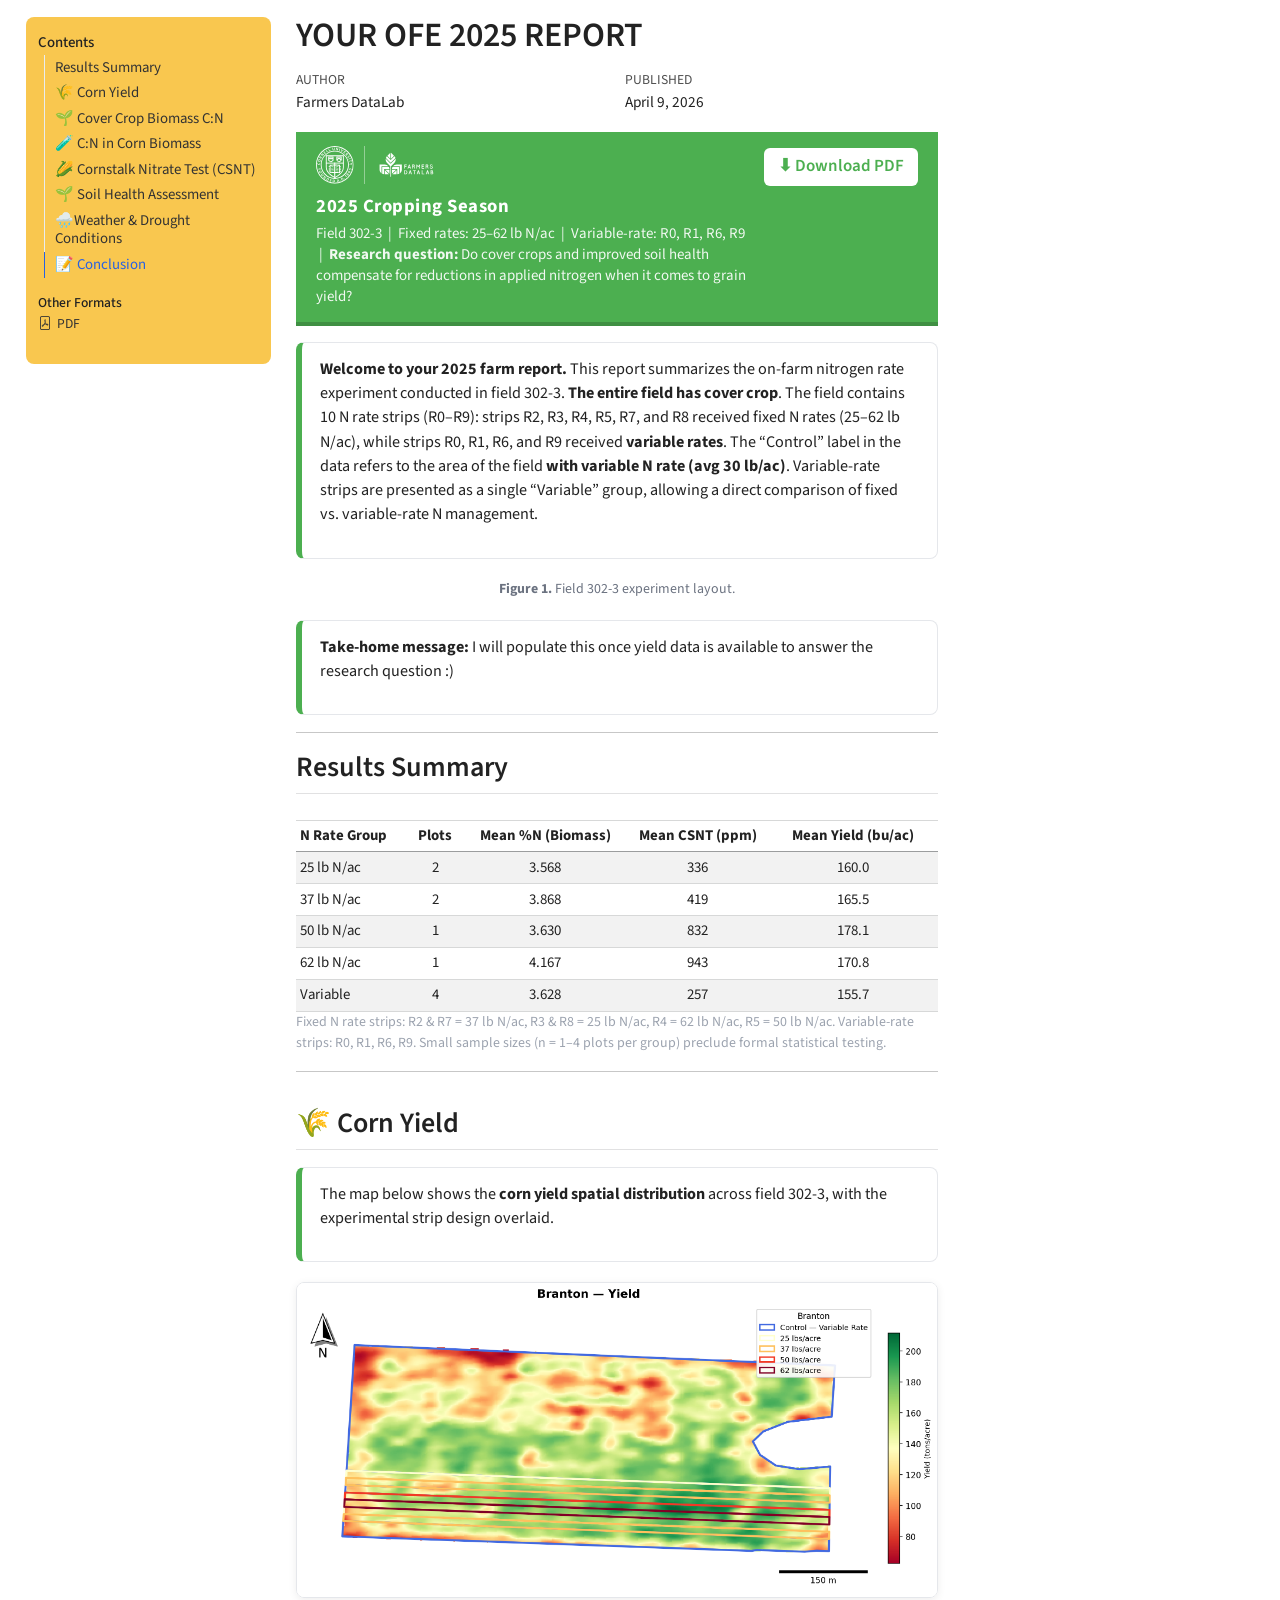
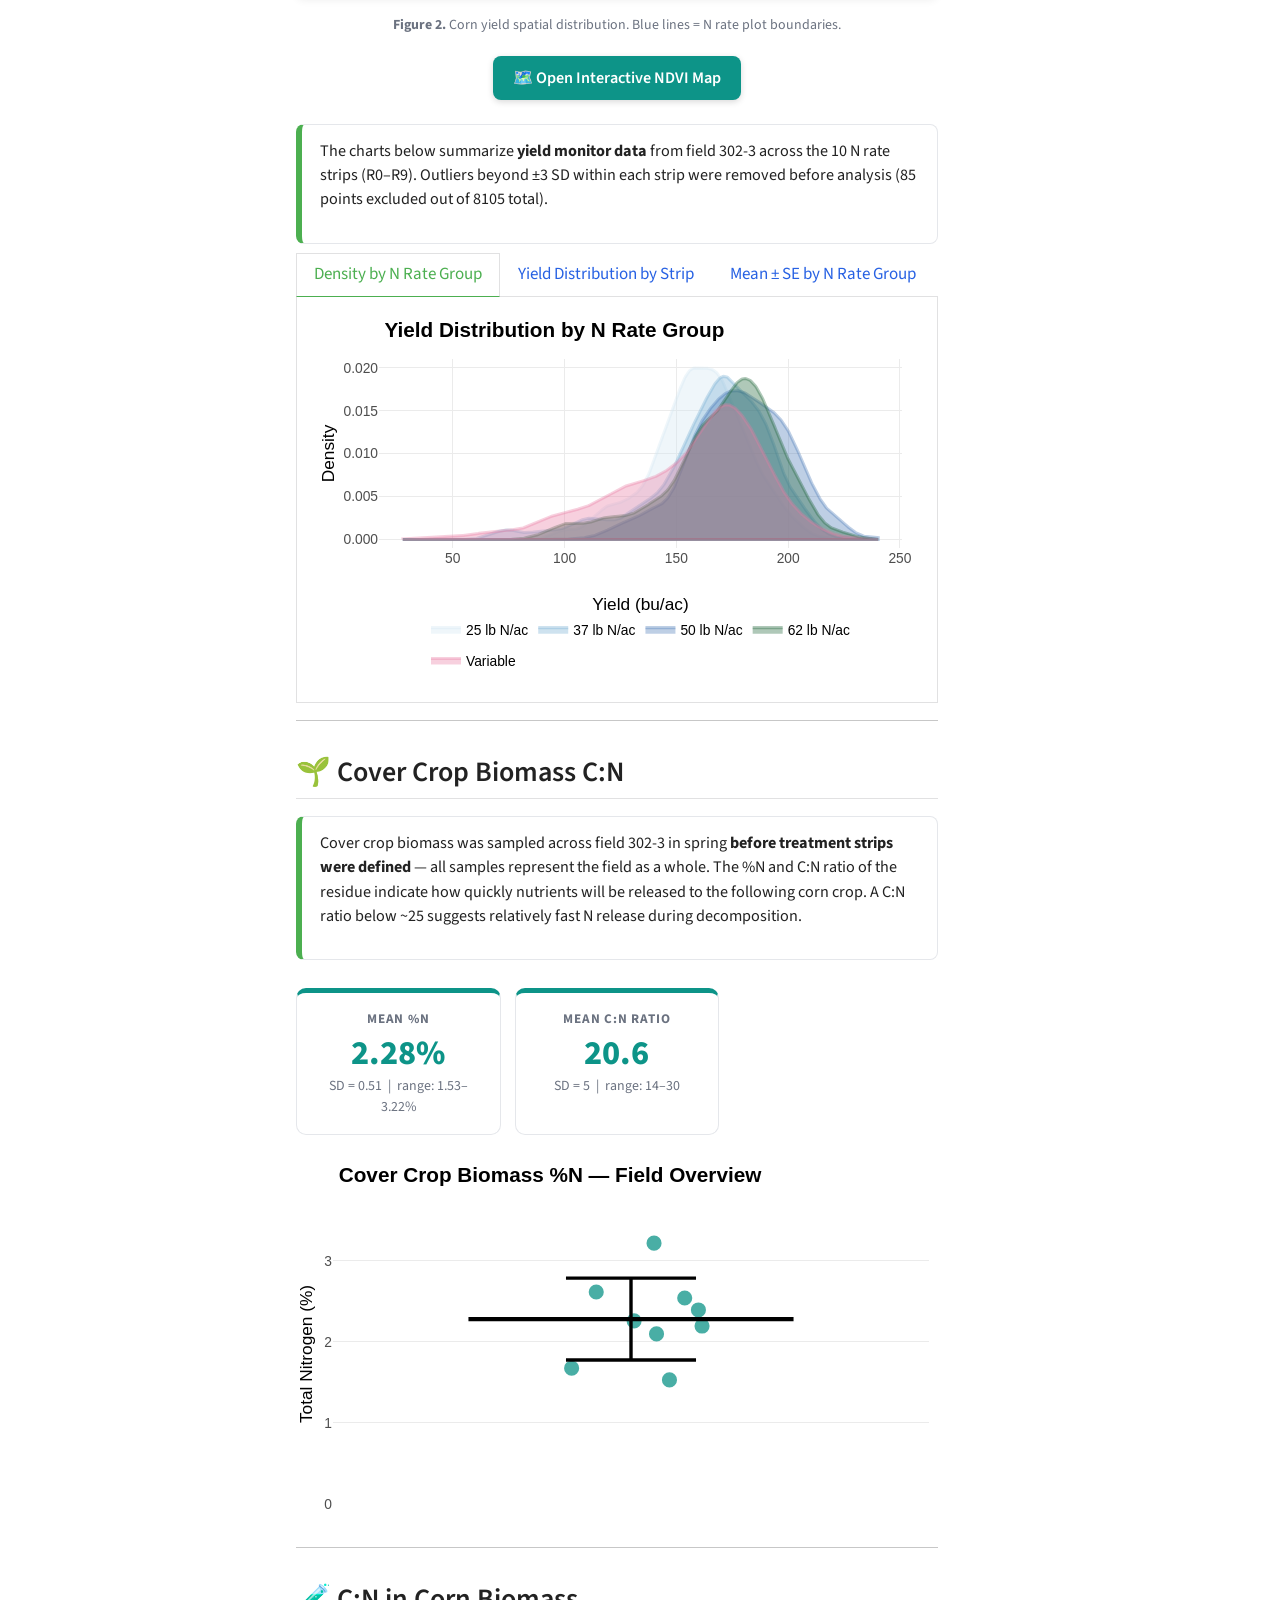
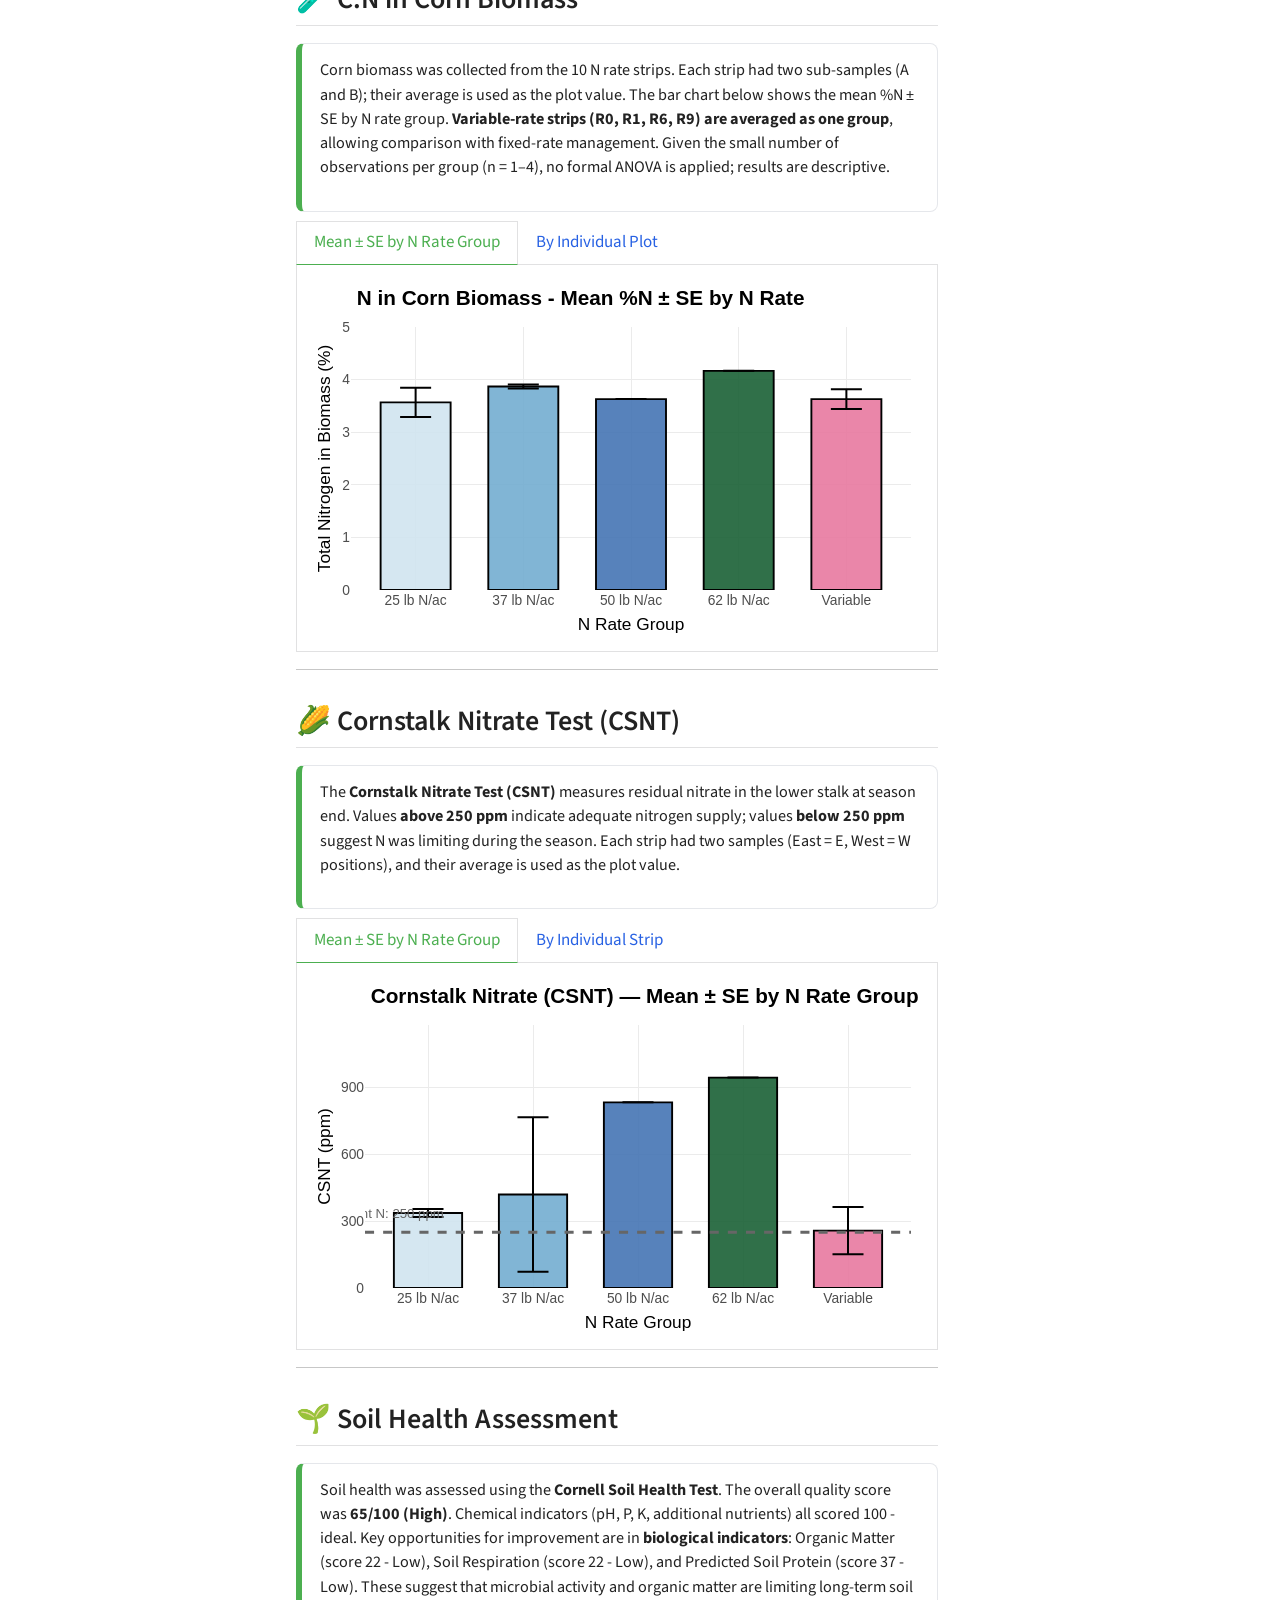
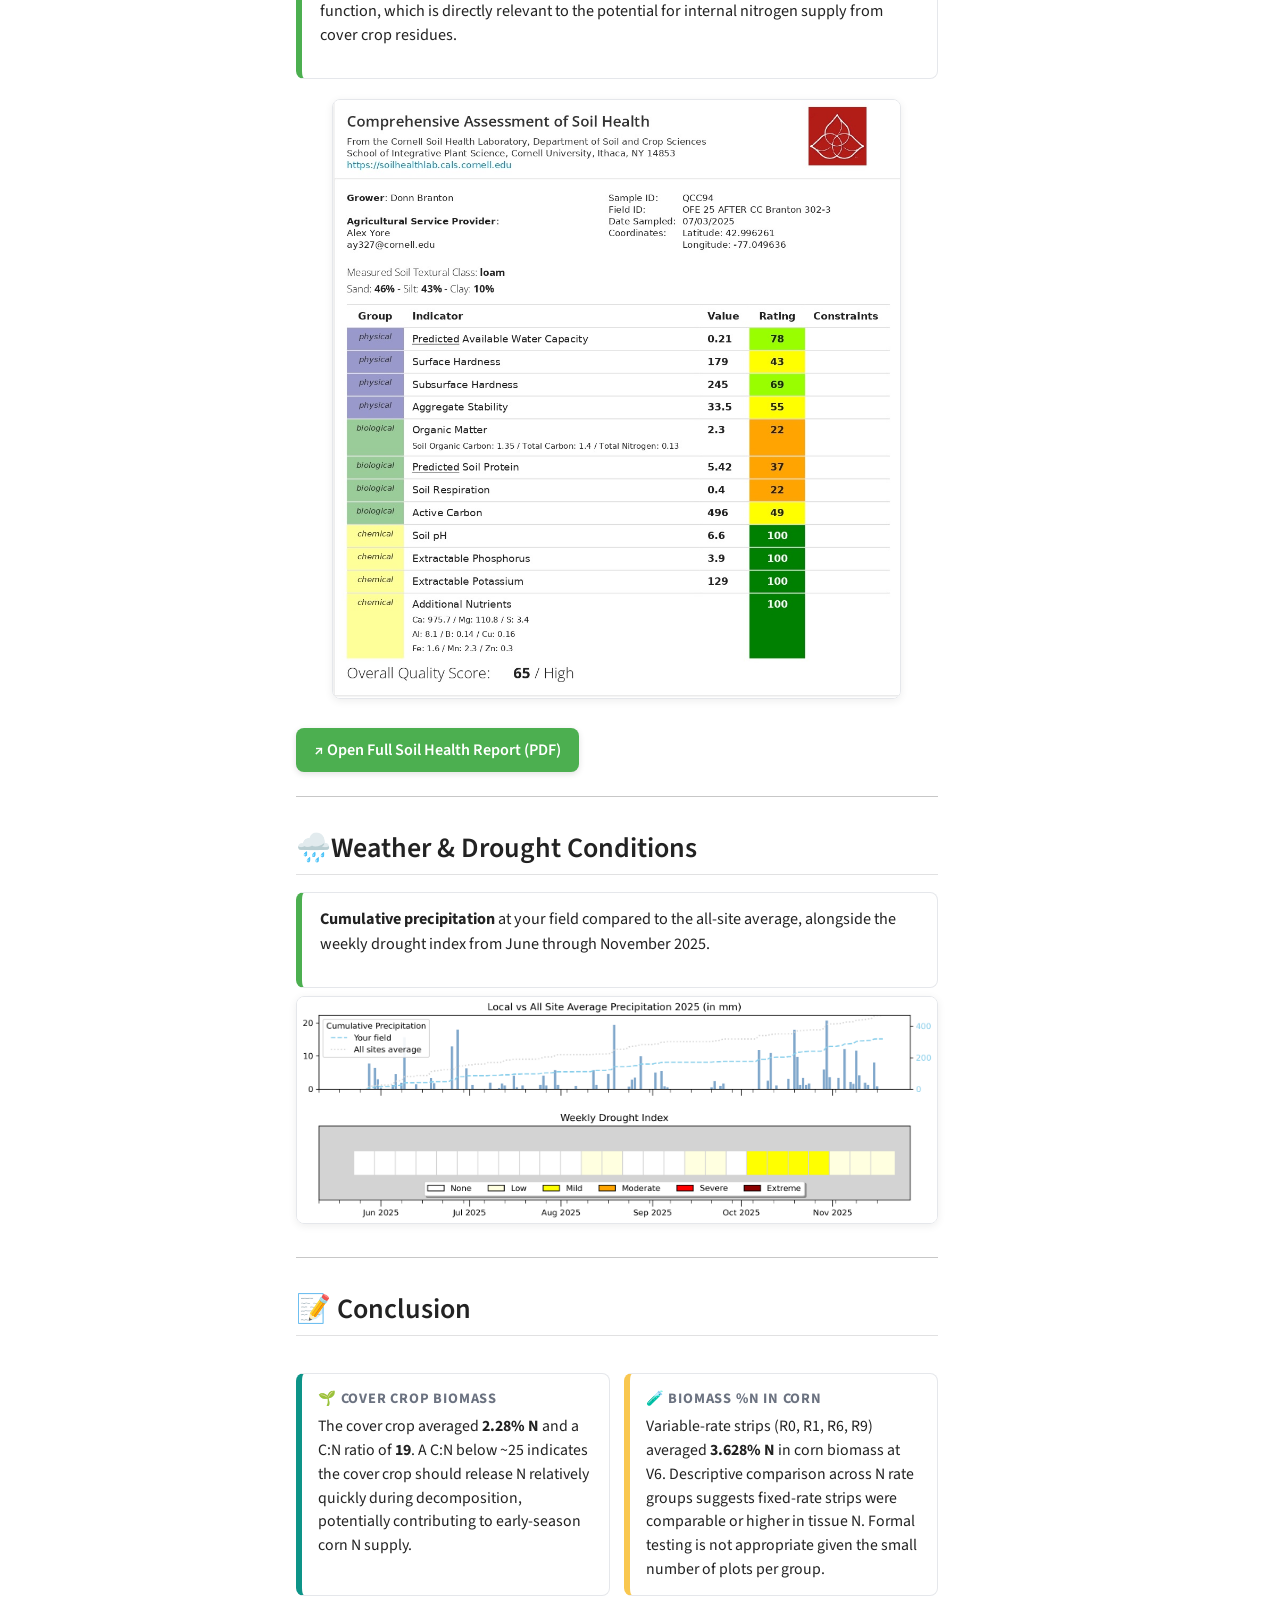
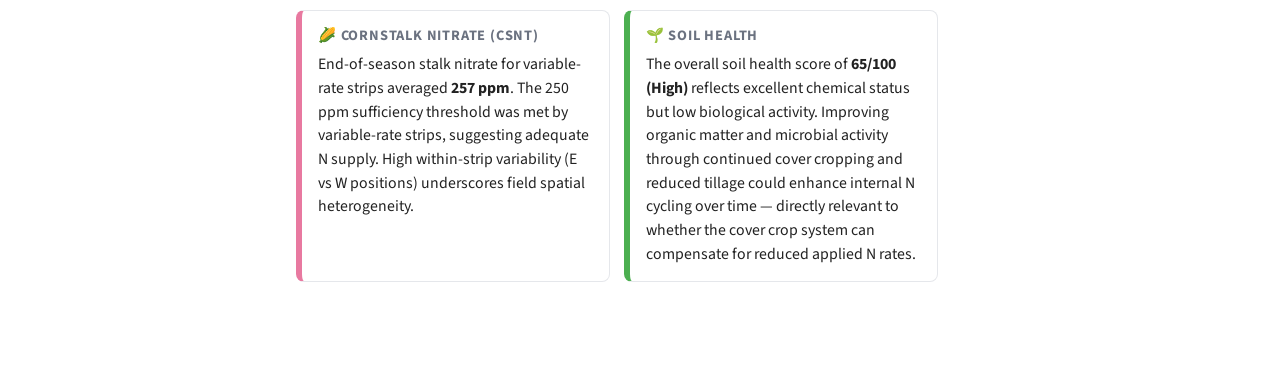
==== commit 7ecb1ba8: "c" ====
--- a/docs/branton/index.html
+++ b/docs/branton/index.html
@@ -7,7 +7,7 @@
 <meta name="viewport" content="width=device-width, initial-scale=1.0, user-scalable=yes">
 
 <meta name="author" content="Farmers DataLab">
-<meta name="dcterms.date" content="2026-04-07">
+<meta name="dcterms.date" content="2026-04-09">
 
 <title>YOUR OFE 2025 REPORT</title>
 <style>
@@ -107,7 +107,7 @@
     <div>
     <div class="quarto-title-meta-heading">Published</div>
     <div class="quarto-title-meta-contents">
-      <p class="date">April 7, 2026</p>
+      <p class="date">April 9, 2026</p>
     </div>
   </div>
   
@@ -249,24 +249,24 @@
 <div id="tabset-1-1" class="tab-pane active" role="tabpanel" aria-labelledby="tabset-1-1-tab">
 <div class="cell">
 <div class="cell-output-display">
-<div class="plotly html-widget html-fill-item" id="htmlwidget-c8a96f6c9930f151e002" style="width:100%;height:371px;"></div>
-<script type="application/json" data-for="htmlwidget-c8a96f6c9930f151e002">{"x":{"data":[{"x":[27.626799999999999,28.042975538160469,28.459151076320939,28.875326614481409,29.291502152641879,29.707677690802349,30.123853228962815,30.540028767123289,30.956204305283755,31.372379843444225,31.788555381604695,32.204730919765169,32.620906457925635,33.037081996086101,33.453257534246575,33.869433072407041,34.285608610567515,34.701784148727981,35.117959686888454,35.534135225048921,35.950310763209394,36.366486301369861,36.782661839530334,37.198837377690801,37.615012915851267,38.03118845401174,38.447363992172214,38.86353953033268,39.279715068493147,39.69589060665362,40.112066144814086,40.52824168297456,40.944417221135026,41.3605927592955,41.776768297455966,42.19294383561644,42.609119373776906,43.02529491193738,43.441470450097846,43.857645988258312,44.273821526418786,44.689997064579259,45.106172602739726,45.522348140900192,45.938523679060665,46.354699217221132,46.770874755381598,47.187050293542072,47.603225831702545,48.019401369863012,48.435576908023478,48.851752446183951,49.267927984344425,49.684103522504891,50.100279060665358,50.516454598825831,50.932630136986305,51.348805675146771,51.764981213307237,52.181156751467711,52.597332289628177,53.013507827788644,53.429683365949117,53.845858904109591,54.262034442270057,54.678209980430523,55.094385518590997,55.51056105675147,55.926736594911937,56.342912133072403,56.759087671232876,57.175263209393343,57.591438747553809,58.007614285714283,58.423789823874756,58.839965362035223,59.256140900195689,59.672316438356162,60.088491976516636,60.504667514677095,60.920843052837569,61.337018590998042,61.753194129158516,62.169369667318975,62.585545205479448,63.001720743639922,63.417896281800395,63.834071819960855,64.250247358121328,64.666422896281802,65.082598434442261,65.498773972602734,65.914949510763208,66.331125048923681,66.74730058708414,67.163476125244614,67.579651663405087,67.995827201565561,68.41200273972602,68.828178277886494,69.244353816046967,69.660529354207441,70.0767048923679,70.492880430528373,70.909055968688847,71.325231506849306,71.74140704500978,72.157582583170253,72.573758121330727,72.989933659491186,73.406109197651659,73.822284735812133,74.238460273972606,74.654635812133066,75.070811350293539,75.486986888454013,75.903162426614472,76.319337964774945,76.735513502935419,77.151689041095892,77.567864579256351,77.984040117416825,78.400215655577298,78.816391193737772,79.232566731898231,79.648742270058705,80.064917808219178,80.481093346379652,80.897268884540111,81.313444422700584,81.729619960861058,82.145795499021517,82.561971037181991,82.978146575342464,83.394322113502938,83.810497651663397,84.22667318982387,84.642848727984344,85.059024266144817,85.475199804305277,85.89137534246575,86.307550880626223,86.723726418786683,87.139901956947156,87.55607749510763,87.972253033268103,88.388428571428562,88.804604109589036,89.220779647749509,89.636955185909983,90.053130724070442,90.469306262230916,90.885481800391389,91.301657338551863,91.717832876712322,92.134008414872795,92.550183953033269,92.966359491193742,93.382535029354202,93.798710567514675,94.214886105675149,94.631061643835622,95.047237181996081,95.463412720156555,95.879588258317028,96.295763796477502,96.711939334637961,97.128114872798434,97.544290410958908,97.960465949119367,98.376641487279841,98.792817025440314,99.208992563600788,99.625168101761247,100.04134363992172,100.45751917808219,100.87369471624267,101.28987025440313,101.7060457925636,102.12222133072407,102.53839686888453,102.95457240704501,103.37074794520548,103.78692348336595,104.20309902152641,104.61927455968689,105.03545009784736,105.45162563600783,105.86780117416829,106.28397671232877,106.70015225048924,107.11632778864971,107.53250332681017,107.94867886497065,108.36485440313112,108.78102994129158,109.19720547945205,109.61338101761253,110.029556555773,110.44573209393346,110.86190763209393,111.2780831702544,111.69425870841488,112.11043424657534,112.52660978473581,112.94278532289628,113.35896086105674,113.77513639921722,114.19131193737769,114.60748747553816,115.02366301369862,115.4398385518591,115.85601409001957,116.27218962818004,116.6883651663405,117.10454070450098,117.52071624266145,117.93689178082192,118.35306731898238,118.76924285714286,119.18541839530333,119.60159393346379,120.01776947162426,120.43394500978474,120.85012054794521,121.26629608610567,121.68247162426614,122.09864716242662,122.51482270058709,122.93099823874755,123.34717377690802,123.7633493150685,124.17952485322895,124.59570039138943,125.0118759295499,125.42805146771038,125.84422700587083,126.26040254403131,126.67657808219178,127.09275362035225,127.50892915851271,127.92510469667319,128.34128023483365,128.75745577299412,129.17363131115459,129.58980684931507,130.00598238747554,130.42215792563599,130.83833346379646,131.25450900195693,131.67068454011741,132.08686007827788,132.50303561643835,132.91921115459883,133.3353866927593,133.75156223091975,134.16773776908022,134.58391330724069,135.00008884540117,135.41626438356164,135.83243992172211,136.24861545988259,136.66479099804303,137.0809665362035,137.49714207436398,137.91331761252445,138.32949315068493,138.7456686888454,139.16184422700587,139.57801976516632,139.99419530332679,140.41037084148726,140.82654637964774,141.24272191780821,141.65889745596868,142.07507299412916,142.49124853228963,142.90742407045008,143.32359960861055,143.73977514677102,144.1559506849315,144.57212622309197,144.98830176125244,145.40447729941292,145.82065283757336,146.23682837573384,146.65300391389431,147.06917945205478,147.48535499021526,147.90153052837573,148.3177060665362,148.73388160469668,149.15005714285712,149.5662326810176,149.98240821917807,150.39858375733854,150.81475929549902,151.23093483365949,151.64711037181996,152.06328590998041,152.47946144814088,152.89563698630135,153.31181252446183,153.7279880626223,154.14416360078278,154.56033913894325,154.97651467710372,155.39269021526417,155.80886575342464,156.22504129158511,156.64121682974559,157.05739236790606,157.47356790606653,157.88974344422701,158.30591898238748,158.72209452054796,159.1382700587084,159.55444559686887,159.97062113502935,160.38679667318982,160.80297221135029,161.21914774951077,161.63532328767124,162.05149882583169,162.46767436399216,162.88384990215263,163.30002544031311,163.71620097847358,164.13237651663405,164.54855205479453,164.964727592955,165.38090313111545,165.79707866927592,166.21325420743639,166.62942974559687,167.04560528375734,167.46178082191781,167.87795636007829,168.29413189823873,168.71030743639921,169.12648297455968,169.54265851272015,169.95883405088063,170.3750095890411,170.79118512720157,171.20736066536205,171.62353620352249,172.03971174168296,172.45588727984344,172.87206281800391,173.28823835616438,173.70441389432486,174.12058943248533,174.53676497064578,174.95294050880625,175.36911604696672,175.7852915851272,176.20146712328767,176.61764266144814,177.03381819960862,177.44999373776906,177.86616927592954,178.28234481409001,178.69852035225048,179.11469589041096,179.53087142857143,179.9470469667319,180.36322250489238,180.77939804305282,181.1955735812133,181.61174911937377,182.02792465753424,182.44410019569472,182.86027573385519,183.27645127201566,183.69262681017611,184.10880234833658,184.52497788649706,184.94115342465753,185.357328962818,185.77350450097848,186.18968003913895,186.60585557729942,187.02203111545987,187.43820665362034,187.85438219178081,188.27055772994129,188.68673326810176,189.10290880626223,189.51908434442271,189.93525988258315,190.35143542074363,190.7676109589041,191.18378649706457,191.59996203522505,192.01613757338552,192.43231311154599,192.84848864970644,193.26466418786691,193.68083972602739,194.09701526418786,194.51319080234833,194.92936634050881,195.34554187866928,195.76171741682975,196.1778929549902,196.59406849315067,197.01024403131115,197.42641956947162,197.84259510763209,198.25877064579257,198.67494618395304,199.09112172211348,199.50729726027396,199.92347279843443,200.33964833659491,200.75582387475538,201.17199941291585,201.58817495107633,202.0043504892368,202.42052602739724,202.83670156555772,203.25287710371819,203.66905264187866,204.08522818003914,204.50140371819961,204.91757925636009,205.33375479452053,205.749930332681,206.16610587084148,206.58228140900195,206.99845694716242,207.4146324853229,207.83080802348337,208.24698356164384,208.66315909980429,209.07933463796476,209.49551017612524,209.91168571428571,210.32786125244618,210.74403679060666,211.16021232876713,211.57638786692758,211.99256340508805,212.40873894324852,212.824914481409,213.24109001956947,213.65726555772994,214.07344109589042,214.48961663405086,214.90579217221133,215.32196771037181,215.73814324853228,216.15431878669276,216.57049432485323,216.9866698630137,217.40284540117418,217.81902093933462,218.23519647749509,218.65137201565557,219.06754755381604,219.48372309197651,219.89989863013699,220.31607416829746,220.73224970645791,221.14842524461838,221.56460078277885,221.98077632093933,222.3969518590998,222.81312739726027,223.22930293542075,223.64547847358122,224.06165401174167,224.47782954990214,224.89400508806261,225.31018062622309,225.72635616438356,226.14253170254403,226.55870724070451,226.97488277886495,227.39105831702543,227.8072338551859,228.22340939334637,228.63958493150685,229.05576046966732,229.47193600782779,229.88811154598827,230.30428708414871,230.72046262230919,231.13663816046966,231.55281369863013,231.96898923679061,232.38516477495108,232.80134031311155,233.217515851272,233.63369138943247,234.04986692759294,234.46604246575342,234.88221800391389,235.29839354207436,235.71456908023484,236.13074461839528,236.54692015655576,236.96309569471623,237.3792712328767,237.79544677103718,238.21162230919765,238.62779784735812,239.0439733855186,239.46014892367904,239.87632446183952,240.29249999999999,240.29249999999999,239.87632446183952,239.46014892367904,239.0439733855186,238.62779784735812,238.21162230919765,237.79544677103718,237.3792712328767,236.96309569471623,236.54692015655576,236.13074461839528,235.71456908023484,235.29839354207436,234.88221800391389,234.46604246575342,234.04986692759294,233.63369138943247,233.217515851272,232.80134031311155,232.38516477495108,231.96898923679061,231.55281369863013,231.13663816046966,230.72046262230919,230.30428708414871,229.88811154598827,229.47193600782779,229.05576046966732,228.63958493150685,228.22340939334637,227.8072338551859,227.39105831702543,226.97488277886495,226.55870724070451,226.14253170254403,225.72635616438356,225.31018062622309,224.89400508806261,224.47782954990214,224.06165401174167,223.64547847358122,223.22930293542075,222.81312739726027,222.3969518590998,221.98077632093933,221.56460078277885,221.14842524461838,220.73224970645791,220.31607416829746,219.89989863013699,219.48372309197651,219.06754755381604,218.65137201565557,218.23519647749509,217.81902093933462,217.40284540117418,216.9866698630137,216.57049432485323,216.15431878669276,215.73814324853228,215.32196771037181,214.90579217221133,214.48961663405086,214.07344109589042,213.65726555772994,213.24109001956947,212.824914481409,212.40873894324852,211.99256340508805,211.57638786692758,211.16021232876713,210.74403679060666,210.32786125244618,209.91168571428571,209.49551017612524,209.07933463796476,208.66315909980429,208.24698356164384,207.83080802348337,207.4146324853229,206.99845694716242,206.58228140900195,206.16610587084148,205.749930332681,205.33375479452053,204.91757925636009,204.50140371819961,204.08522818003914,203.66905264187866,203.25287710371819,202.83670156555772,202.42052602739724,202.0043504892368,201.58817495107633,201.17199941291585,200.75582387475538,200.33964833659491,199.92347279843443,199.50729726027396,199.09112172211348,198.67494618395304,198.25877064579257,197.84259510763209,197.42641956947162,197.01024403131115,196.59406849315067,196.1778929549902,195.76171741682975,195.34554187866928,194.92936634050881,194.51319080234833,194.09701526418786,193.68083972602739,193.26466418786691,192.84848864970644,192.43231311154599,192.01613757338552,191.59996203522505,191.18378649706457,190.7676109589041,190.35143542074363,189.93525988258315,189.51908434442271,189.10290880626223,188.68673326810176,188.27055772994129,187.85438219178081,187.43820665362034,187.02203111545987,186.60585557729942,186.18968003913895,185.77350450097848,185.357328962818,184.94115342465753,184.52497788649706,184.10880234833658,183.69262681017611,183.27645127201566,182.86027573385519,182.44410019569472,182.02792465753424,181.61174911937377,181.1955735812133,180.77939804305282,180.36322250489238,179.9470469667319,179.53087142857143,179.11469589041096,178.69852035225048,178.28234481409001,177.86616927592954,177.44999373776906,177.03381819960862,176.61764266144814,176.20146712328767,175.7852915851272,175.36911604696672,174.95294050880625,174.53676497064578,174.12058943248533,173.70441389432486,173.28823835616438,172.87206281800391,172.45588727984344,172.03971174168296,171.62353620352249,171.20736066536205,170.79118512720157,170.3750095890411,169.95883405088063,169.54265851272015,169.12648297455968,168.71030743639921,168.29413189823873,167.87795636007829,167.46178082191781,167.04560528375734,166.62942974559687,166.21325420743639,165.79707866927592,165.38090313111545,164.964727592955,164.54855205479453,164.13237651663405,163.71620097847358,163.30002544031311,162.88384990215263,162.46767436399216,162.05149882583169,161.63532328767124,161.21914774951077,160.80297221135029,160.38679667318982,159.97062113502935,159.55444559686887,159.1382700587084,158.72209452054796,158.30591898238748,157.88974344422701,157.47356790606653,157.05739236790606,156.64121682974559,156.22504129158511,155.80886575342464,155.39269021526417,154.97651467710372,154.56033913894325,154.14416360078278,153.7279880626223,153.31181252446183,152.89563698630135,152.47946144814088,152.06328590998041,151.64711037181996,151.23093483365949,150.81475929549902,150.39858375733854,149.98240821917807,149.5662326810176,149.15005714285712,148.73388160469668,148.3177060665362,147.90153052837573,147.48535499021526,147.06917945205478,146.65300391389431,146.23682837573384,145.82065283757336,145.40447729941292,144.98830176125244,144.57212622309197,144.1559506849315,143.73977514677102,143.32359960861055,142.90742407045008,142.49124853228963,142.07507299412916,141.65889745596868,141.24272191780821,140.82654637964774,140.41037084148726,139.99419530332679,139.57801976516632,139.16184422700587,138.7456686888454,138.32949315068493,137.91331761252445,137.49714207436398,137.0809665362035,136.66479099804303,136.24861545988259,135.83243992172211,135.41626438356164,135.00008884540117,134.58391330724069,134.16773776908022,133.75156223091975,133.3353866927593,132.91921115459883,132.50303561643835,132.08686007827788,131.67068454011741,131.25450900195693,130.83833346379646,130.42215792563599,130.00598238747554,129.58980684931507,129.17363131115459,128.75745577299412,128.34128023483365,127.92510469667319,127.50892915851271,127.09275362035225,126.67657808219178,126.26040254403131,125.84422700587083,125.42805146771038,125.0118759295499,124.59570039138943,124.17952485322895,123.7633493150685,123.34717377690802,122.93099823874755,122.51482270058709,122.09864716242662,121.68247162426614,121.26629608610567,120.85012054794521,120.43394500978474,120.01776947162426,119.60159393346379,119.18541839530333,118.76924285714286,118.35306731898238,117.93689178082192,117.52071624266145,117.10454070450098,116.6883651663405,116.27218962818004,115.85601409001957,115.4398385518591,115.02366301369862,114.60748747553816,114.19131193737769,113.77513639921722,113.35896086105674,112.94278532289628,112.52660978473581,112.11043424657534,111.69425870841488,111.2780831702544,110.86190763209393,110.44573209393346,110.029556555773,109.61338101761253,109.19720547945205,108.78102994129158,108.36485440313112,107.94867886497065,107.53250332681017,107.11632778864971,106.70015225048924,106.28397671232877,105.86780117416829,105.45162563600783,105.03545009784736,104.61927455968689,104.20309902152641,103.78692348336595,103.37074794520548,102.95457240704501,102.53839686888453,102.12222133072407,101.7060457925636,101.28987025440313,100.87369471624267,100.45751917808219,100.04134363992172,99.625168101761247,99.208992563600788,98.792817025440314,98.376641487279841,97.960465949119367,97.544290410958908,97.128114872798434,96.711939334637961,96.295763796477502,95.879588258317028,95.463412720156555,95.047237181996081,94.631061643835622,94.214886105675149,93.798710567514675,93.382535029354202,92.966359491193742,92.550183953033269,92.134008414872795,91.717832876712322,91.301657338551863,90.885481800391389,90.469306262230916,90.053130724070442,89.636955185909983,89.220779647749509,88.804604109589036,88.388428571428562,87.972253033268103,87.55607749510763,87.139901956947156,86.723726418786683,86.307550880626223,85.89137534246575,85.475199804305277,85.059024266144817,84.642848727984344,84.22667318982387,83.810497651663397,83.394322113502938,82.978146575342464,82.561971037181991,82.145795499021517,81.729619960861058,81.313444422700584,80.897268884540111,80.481093346379652,80.064917808219178,79.648742270058705,79.232566731898231,78.816391193737772,78.400215655577298,77.984040117416825,77.567864579256351,77.151689041095892,76.735513502935419,76.319337964774945,75.903162426614472,75.486986888454013,75.070811350293539,74.654635812133066,74.238460273972606,73.822284735812133,73.406109197651659,72.989933659491186,72.573758121330727,72.157582583170253,71.74140704500978,71.325231506849306,70.909055968688847,70.492880430528373,70.0767048923679,69.660529354207441,69.244353816046967,68.828178277886494,68.41200273972602,67.995827201565561,67.579651663405087,67.163476125244614,66.74730058708414,66.331125048923681,65.914949510763208,65.498773972602734,65.082598434442261,64.666422896281802,64.250247358121328,63.834071819960855,63.417896281800395,63.001720743639922,62.585545205479448,62.169369667318975,61.753194129158516,61.337018590998042,60.920843052837569,60.504667514677095,60.088491976516636,59.672316438356162,59.256140900195689,58.839965362035223,58.423789823874756,58.007614285714283,57.591438747553809,57.175263209393343,56.759087671232876,56.342912133072403,55.926736594911937,55.51056105675147,55.094385518590997,54.678209980430523,54.262034442270057,53.845858904109591,53.429683365949117,53.013507827788644,52.597332289628177,52.181156751467711,51.764981213307237,51.348805675146771,50.932630136986305,50.516454598825831,50.100279060665358,49.684103522504891,49.267927984344425,48.851752446183951,48.435576908023478,48.019401369863012,47.603225831702545,47.187050293542072,46.770874755381598,46.354699217221132,45.938523679060665,45.522348140900192,45.106172602739726,44.689997064579259,44.273821526418786,43.857645988258312,43.441470450097846,43.02529491193738,42.609119373776906,42.19294383561644,41.776768297455966,41.3605927592955,40.944417221135026,40.52824168297456,40.112066144814086,39.69589060665362,39.279715068493147,38.86353953033268,38.447363992172214,38.03118845401174,37.615012915851267,37.198837377690801,36.782661839530334,36.366486301369861,35.950310763209394,35.534135225048921,35.117959686888454,34.701784148727981,34.285608610567515,33.869433072407041,33.453257534246575,33.037081996086101,32.620906457925635,32.204730919765169,31.788555381604695,31.372379843444225,30.956204305283755,30.540028767123289,30.123853228962815,29.707677690802349,29.291502152641879,28.875326614481409,28.459151076320939,28.042975538160469,27.626799999999999,27.626799999999999],"y":[0,0,0,0,0,0,0,0,0,0,0,0,0,0,0,0,0,0,0,0,0,0,0,0,0,0,0,0,0,0,0,0,0,0,0,0,0,0,0,0,0,0,0,0,0,0,0,0,0,0,0,0,0,0,0,0,0,0,0,0,0,0,0,0,0,0,0,0,0,0,0,0,0,0,0,0,0,0,0,0,0,0,0,0,0,0,0,0,0,0,0,0,0,0,0,0,0,0,0,0,0,0,0,0,0,0,0,0,0,0,0,0,0,0,0,0,0,0,0,0,0,0,0,0,0,0,0,0,0,0,0,0,0,0,0,0,0,0,0,0,0,0,0,0,0,0,0,0,0,0,0,0,0,0,0,0,0,0,0,0,0,0,0,0,0,0,0,0,0,0,0,0,0,0,0,0,0,0,0,0,0,0,0,0,0,0,0,0,0,0,0,0,0,0,0,0,0,0,0,0,0,0,0,0,0,0,0,0,0,0,0,0,0,0,0,0,0,0,0,0,0,0,0,0,0,0,0,0,0,0,0,0,0,0,0,0,0,0,0,0,0,0,0,0,0,0,0,0,0,0,0,0,0,0,0,0,0,0,0,0,0,0,0,0,0,0,0,0,0,0,0,0,0,0,0,0,0,0,0,0,0,0,0,0,0,0,0,0,0,0,0,0,0,0,0,0,0,0,0,0,0,0,0,0,0,0,0,0,0,0,0,0,0,0,0,0,0,0,0,0,0,0,0,0,0,0,0,0,0,0,0,0,0,0,0,0,0,0,0,0,0,0,0,0,0,0,0,0,0,0,0,0,0,0,0,0,0,0,0,0,0,0,0,0,0,0,0,0,0,0,0,0,0,0,0,0,0,0,0,0,0,0,0,0,0,0,0,0,0,0,0,0,0,0,0,0,0,0,0,0,0,0,0,0,0,0,0,0,0,0,0,0,0,0,0,0,0,0,0,0,0,0,0,0,0,0,0,0,0,0,0,0,0,0,0,0,0,0,0,0,0,0,0,0,0,0,0,0,0,0,0,0,0,0,0,0,0,0,0,0,0,0,0,0,0,0,0,0,0,0,0,0,0,0,0,0,0,0,0,0,0,0,0,0,0,0,0,0,0,0,0,0,0,0,0,0,0,0,0,0,0,0,0,0,0,0,0,0,0,0,0,0,5.8896449529757588e-13,1.1162784732165145e-12,2.0748484565205207e-12,3.7792314171444372e-12,6.7393550318054936e-12,1.215455344726572e-11,2.2177238126163852e-11,3.9790408034769712e-11,7.0189029963983252e-11,1.2169955291853082e-10,2.0736580990463624e-10,3.4713841914392565e-10,5.7077196870489135e-10,9.6185078203169135e-10,1.6014007121742177e-09,2.6251466314817893e-09,4.2372283058384957e-09,6.7345412502156714e-09,1.054064611790171e-08,1.6248372731263535e-08,2.4918044042802278e-08,3.8474342659645947e-08,5.8561709567129648e-08,8.7885306766481498e-08,1.3006720619793842e-07,1.8987746741364385e-07,2.734991071982795e-07,3.8882774367981878e-07,5.5350057469912738e-07,7.8209931317654564e-07,1.0908327780900128e-06,1.5022056943014246e-06,2.0431987782523305e-06,2.7456741324515681e-06,3.6467233805060436e-06,4.794496135656296e-06,6.2938519609024943e-06,8.1642115143481421e-06,1.0468343664398048e-05,1.3272628263563428e-05,1.6645854788839219e-05,2.0657801981369506e-05,2.5377613647977038e-05,3.0947334176274015e-05,3.7446106328628892e-05,4.4850658572889669e-05,5.3196946790827695e-05,6.2508848493845001e-05,7.2797625603728097e-05,8.4061969834402518e-05,9.6288681086687737e-05,0.00010959573657766466,0.00012381444531444377,0.00013889525646668458,0.00015481497350687063,0.00017156395711549082,0.00018915185555499193,0.00020761321286957981,0.00022706728923981806,0.00024774428568377475,0.00026969569850961422,0.00029313405936771486,0.00031830886279963447,0.0003455019831838243,0.00037502160402958049,0.00040719473239947564,0.00044277175115488016,0.00048198348994778716,0.00052494928975090657,0.00057192633529008113,0.00062312430613956408,0.00067869768326013317,0.000738739579597758,0.0008033306621596691,0.00087307815610117366,0.00094707447820152483,0.0010251032636948284,0.0011069008147525082,0.0011921660612568374,0.0012805714877574474,0.0013717748625118728,0.0014655985230072948,0.0015616488266611795,0.0016594205166689455,0.0017586920261340733,0.0018593012353020117,0.0019611525427801601,0.0020642222621678496,0.0021685622210154947,0.002274565103160809,0.0023823448548554874,0.0024921813603660404,0.0026044364988504964,0.002719500845529551,0.0028377761117744415,0.0029596559777871618,0.0030856961893859177,0.0032166499668360897,0.0033521381423195526,0.003492203608191588,0.0036367672161510961,0.0037856239295532995,0.0039384439773752474,0.0040947791475948051,0.0042543103059618018,0.0044160407542023919,0.0045790817486180664,0.004742744527346558,0.0049063892911229891,0.0050694568393429892,0.0052314978850849661,0.0053921907632478996,0.0055511632670936983,0.0057088132228871801,0.0058654812104265205,0.0060216672412656807,0.0061780111161451124,0.006335268402516892,0.0064942825946150817,0.0066562460261336918,0.0068224489377228343,0.0069934611278397573,0.007170046540034886,0.0073528598296188031,0.0075424280664918089,0.0077391368901303763,0.0079432212392071336,0.00815582068909744,0.0083759120478385345,0.0086029372510002151,0.0088364677932009864,0.0090759832293734778,0.0093208906816225554,0.0095705449445831342,0.0098243900589358793,0.010081894516177465,0.010341839807869511,0.010603621418573078,0.010866692663246963,0.011130574270264653,0.011394862061916465,0.011659232718132771,0.011923413869162167,0.012187260155140937,0.012450777924843517,0.012714031084923527,0.012977142650572726,0.013240282314149882,0.013503652207480711,0.013767470944964801,0.014032116080912076,0.014297661142644238,0.014564189450196283,0.014831697869731882,0.015100081422643411,0.015369120691538216,0.01563847199756975,0.01590758974351587,0.0161755797908066,0.016441631690425132,0.016704807069594253,0.016964080987309442,0.01721836162504899,0.017466511664047106,0.017707371027314425,0.017938386202389415,0.018159042657169878,0.018368668590829258,0.018566358552204655,0.018751323076142763,0.018922903629795158,0.019080585805751341,0.019223555604418633,0.019349979164930798,0.019462078818157522,0.019560163688498475,0.019644721687402861,0.019716414936726216,0.019776072119481215,0.019824677549067343,0.019862521704577009,0.01989152042625255,0.019913788951231394,0.019930701955112113,0.019943601038943028,0.019953751338241541,0.019962297356259588,0.019970218682872718,0.019978398353990699,0.019987234837497647,0.019996690672018886,0.020006409363340021,0.020015716687898432,0.020023632907348664,0.020028894281667754,0.020029573684519898,0.020023047870648843,0.020007885026579044,0.019982150457014909,0.019943964261645138,0.019891560895333935,0.019823344598932754,0.019737939757638649,0.019631670260491951,0.019505339138757235,0.0193595525709815,0.019194410059477949,0.019010309594482022,0.018807921995835822,0.018588159513132623,0.018351769308733244,0.018098519316737376,0.017832339311861754,0.017554703952071031,0.017267084888173655,0.016970926025673756,0.016667623438855805,0.016358509826963342,0.016044554396398521,0.015727317274073255,0.015408189636531547,0.015088112537710066,0.014767942876235566,0.014448451562226492,0.014130320582924495,0.013814138929439067,0.013500877556340732,0.013190555542817036,0.012883320962620624,0.012579242445626864,0.012278282878597026,0.011980309255037652,0.011685106485335543,0.011392514598673643,0.011102258826928639,0.010813739833610503,0.010526717457212455,0.010241039528812071,0.0099566664016284036,0.0096736916279621527,0.0093923582699377162,0.0091134421914432981,0.0088375966212138769,0.0085655465691302016,0.0082982413753952145,0.0080367174140174181,0.0077820670777758207,0.0075354052434154078,0.007298031297542194,0.0070726585361836599,0.0068586820600799597,0.0066567839712672154,0.0064674592944504146,0.0062909986341476926,0.0061274761833670661,0.005976743301847753,0.0058394569183468055,0.0057147382364517449,0.0056005740040394854,0.0054959232114013571,0.0053996550361597598,0.0053105902798846021,0.0052275445407711247,0.0051493723876925943,0.0050754306744254588,0.0050041693049660222,0.0049349245459091896,0.0048673110693694685,0.0048011535331754637,0.0047364786220014483,0.0046734981634727274,0.0046127219045888745,0.0045550079538743023,0.0045006520464715531,0.0044501704176149173,0.0044039848998909878,0.0043623807542794825,0.0043254710309642138,0.0042931683463086874,0.0042655821997850361,0.0042416360881113516,0.0042201949583839625,0.0042002168671730188,0.0041805557802363814,0.0041600085949212405,0.0041373643024467622,0.0041113958404369348,0.0040801421263538373,0.0040433627910358167,0.0040004804417981769,0.0039511317827614235,0.0038951667369347223,0.0038326395424207855,0.0037637923504898309,0.0036886032930179579,0.0036077560943767704,0.0035224710731169115,0.0034334212430638844,0.0033412620444324861,0.0032466074175551848,0.0031500111402045158,0.0030519537823070013,0.0029527363420767745,0.0028528524995321794,0.0027525499061133822,0.0026520229971889,0.0025514588433619609,0.0024510570036889224,0.0023510482341095396,0.0022517622591696788,0.0021537644916505053,0.0020574314011063536,0.0019632958849782572,0.0018719422767553698,0.0017839903772469184,0.0017000766816921587,0.0016208332570867483,0.0015475501998287024,0.0014806131803740282,0.0014200644614304888,0.001366166730755106,0.0013190530096001245,0.0012787197266875584,0.0012450235469465196,0.0012177203900156485,0.0011972171581634773,0.0011817965213252325,0.0011707440433368845,0.001163276192768498,0.0011585593783168845,0.0011557291150350627,0.0011539091010642534,0.0011521580374567069,0.001149374227512785,0.0011448060649150919,0.0011377832926050694,0.0011277204938481566,0.0011141255808698304,0.0010966067722362981,0.0010748780517080784,0.00104811722172011,0.0010168179078952485,0.00098125203995143751,0.00094165432469229984,0.00089835325200580843,0.00085176216447268281,0.00080236889031136058,0.00075066680731970001,0.00069727381784962352,0.00064314171989328915,0.00058890822692768917,0.00053519312267087671,0.0004825846339592469,0.0004316269760874466,0.000382809226894498,0.00033688077140347654,0.00029415289525474571,0.00025465311431055763,0.00021851360350934001,0.00018579333106968609,0.00015648324185216114,0.00013051264958514571,0.00010775784104107175,8.8532922457120806e-05,7.2039792686201122e-05,5.8037335517439854e-05,4.6276826651036389e-05,3.6508578542468669e-05,2.8487753283456947e-05,2.1979327265352229e-05,1.6835133423080205e-05,1.2837854159984778e-05,9.6817044593416509e-06,7.2183206678878511e-06,5.3185783606348042e-06,3.8715956569202291e-06,2.7834933744286148e-06,1.9759591932785543e-06,1.4058110849831307e-06,9.91741412850127e-07,6.9073120910880714e-07,4.7481546785421852e-07,3.2205392687649127e-07,2.1548583514419665e-07,1.4220272837789439e-07,9.3034666999455909e-08,6.1468994778231529e-08,4.0022567921179113e-08,2.5675586453204838e-08,1.6227374180740969e-08,1.0102951706216647e-08,6.1957146246424348e-09,3.7424646939720823e-09,2.2810093055128899e-09,1.3916166940588795e-09,8.3450501898625293e-10,4.9197550542167106e-10,2.8519707917363967e-10,1.6259580031790804e-10,9.118133535248251e-11,5.0303617341814911e-11,2.8824882051910683e-11,1.6206324519661746e-11,8.9311337330827722e-12,4.8278195065275367e-12,2.5614037190668226e-12,1.3344544623639793e-12,6.8298396558578188e-13,3.5297893008740266e-13,1.8700574994077076e-13,9.6668420540758231e-14,4.8844497427834409e-14,2.4156303169343077e-14,1.1705119711614266e-14,5.5621949213214064e-15,2.5921448057244909e-15,1.2722930352325182e-15,6.2006402091121582e-16,2.9268585546283168e-16,1.3411673947488739e-16,5.9908676486612407e-17,2.6347118327159887e-17,1.2338970927180315e-17,5.4647429558681601e-18,2.5500937983475338e-18,1.1260179184965507e-18,6.9536371409658031e-19,6.5052130349130266e-19,4.4008699313828145e-19,1.040983713330735e-19,5.22400195819559e-19,2.3989767645056627e-19,1.1681397850207009e-18,4.7048519572940575e-19,2.3190535021627992e-19,7.8346988308901553e-19,1.1242171111648104e-18,5.5921207242683474e-19,0,0,1.7793663810847037e-18,2.6517550964964519e-18,2.2951769638136395e-18,1.3535018992503355e-18,9.8469355981729592e-19,2.1299374006181749e-18,1.7532673747928513e-18,4.8128203144431425e-19,1.5718592117789066e-18,1.3140388026206528e-18,1.2118020959992757e-18,1.3661915159719292e-18,0,9.6366407976138213e-20,2.3563865629280412e-18,5.8776371005041787e-19,4.1806411122538523e-19,7.6137058564865861e-19,1.8554880648633965e-18,3.3079316349881809e-18,2.8695916832703904e-18,3.2462617090957251e-18,2.5119560825274552e-18,2.6985591537637542e-18,3.0752291795890851e-18,2.1564967336880587e-18,1.0807845051719342e-18,1.4326120398595618e-18,1.1265924101624051e-18,1.6915974489003974e-18,1.2128444643152399e-18,1.3751106704243378e-18,2.2195760057895922e-18,2.0229349962574367e-18,8.6736173798840355e-19,8.0449661272507582e-19,4.7045307839995783e-19,2.8364116781153064e-18,2.537228785182631e-18,2.2974718431460816e-18,2.2107333814654518e-18,2.4309510442418815e-18,2.9392212181362199e-18,2.7425522100131909e-18,1.400665243010479e-18,1.8368630318498744e-18,2.4021448780462826e-18,2.2790832358571212e-18,1.7256144825687859e-18,1.8729572792054746e-18,3.0983151919661812e-18,2.988350984528871e-18,2.5645972054753693e-18,1.2543479690057596e-18,7.5411593628190643e-19,1.1739404731051815e-18,1.6919432939154247e-18,1.5491883684755711e-18,1.0076233942337201e-18,1.9139856438758894e-18,1.645220714648118e-18,9.8829151414554087e-19,4.3607172613928458e-19,1.1619793824131215e-19,2.2542835834796355e-19,6.5581053125998423e-19,5.8622315099517123e-19,7.981000405219155e-19,7.4754319580261733e-19,2.5587266237737701e-19,1.2361931854410212e-20,0,0],"text":["density: 0.000000e+00<br />Yield:  27.62680<br />NGroup: 25 lb N/ac<br />NGroup: 25 lb N/ac","density: 1.236193e-20<br />Yield:  28.04298<br />NGroup: 25 lb N/ac<br />NGroup: 25 lb N/ac","density: 2.558727e-19<br />Yield:  28.45915<br />NGroup: 25 lb N/ac<br />NGroup: 25 lb N/ac","density: 7.475432e-19<br />Yield:  28.87533<br />NGroup: 25 lb N/ac<br />NGroup: 25 lb N/ac","density: 7.981000e-19<br />Yield:  29.29150<br />NGroup: 25 lb N/ac<br />NGroup: 25 lb N/ac","density: 5.862232e-19<br />Yield:  29.70768<br />NGroup: 25 lb N/ac<br />NGroup: 25 lb N/ac","density: 6.558105e-19<br />Yield:  30.12385<br />NGroup: 25 lb N/ac<br />NGroup: 25 lb N/ac","density: 2.254284e-19<br />Yield:  30.54003<br />NGroup: 25 lb N/ac<br />NGroup: 25 lb N/ac","density: 1.161979e-19<br />Yield:  30.95620<br />NGroup: 25 lb N/ac<br />NGroup: 25 lb N/ac","density: 4.360717e-19<br />Yield:  31.37238<br />NGroup: 25 lb N/ac<br />NGroup: 25 lb N/ac","density: 9.882915e-19<br />Yield:  31.78856<br />NGroup: 25 lb N/ac<br />NGroup: 25 lb N/ac","density: 1.645221e-18<br />Yield:  32.20473<br />NGroup: 25 lb N/ac<br />NGroup: 25 lb N/ac","density: 1.913986e-18<br />Yield:  32.62091<br />NGroup: 25 lb N/ac<br />NGroup: 25 lb N/ac","density: 1.007623e-18<br />Yield:  33.03708<br />NGroup: 25 lb N/ac<br />NGroup: 25 lb N/ac","density: 1.549188e-18<br />Yield:  33.45326<br />NGroup: 25 lb N/ac<br />NGroup: 25 lb N/ac","density: 1.691943e-18<br />Yield:  33.86943<br />NGroup: 25 lb N/ac<br />NGroup: 25 lb N/ac","density: 1.173940e-18<br />Yield:  34.28561<br />NGroup: 25 lb N/ac<br />NGroup: 25 lb N/ac","density: 7.541159e-19<br />Yield:  34.70178<br />NGroup: 25 lb N/ac<br />NGroup: 25 lb N/ac","density: 1.254348e-18<br />Yield:  35.11796<br />NGroup: 25 lb N/ac<br />NGroup: 25 lb N/ac","density: 2.564597e-18<br />Yield:  35.53414<br />NGroup: 25 lb N/ac<br />NGroup: 25 lb N/ac","density: 2.988351e-18<br />Yield:  35.95031<br />NGroup: 25 lb N/ac<br />NGroup: 25 lb N/ac","density: 3.098315e-18<br />Yield:  36.36649<br />NGroup: 25 lb N/ac<br />NGroup: 25 lb N/ac","density: 1.872957e-18<br />Yield:  36.78266<br />NGroup: 25 lb N/ac<br />NGroup: 25 lb N/ac","density: 1.725614e-18<br />Yield:  37.19884<br />NGroup: 25 lb N/ac<br />NGroup: 25 lb N/ac","density: 2.279083e-18<br />Yield:  37.61501<br />NGroup: 25 lb N/ac<br />NGroup: 25 lb N/ac","density: 2.402145e-18<br />Yield:  38.03119<br />NGroup: 25 lb N/ac<br />NGroup: 25 lb N/ac","density: 1.836863e-18<br />Yield:  38.44736<br />NGroup: 25 lb N/ac<br />NGroup: 25 lb N/ac","density: 1.400665e-18<br />Yield:  38.86354<br />NGroup: 25 lb N/ac<br />NGroup: 25 lb N/ac","density: 2.742552e-18<br />Yield:  39.27972<br />NGroup: 25 lb N/ac<br />NGroup: 25 lb N/ac","density: 2.939221e-18<br />Yield:  39.69589<br />NGroup: 25 lb N/ac<br />NGroup: 25 lb N/ac","density: 2.430951e-18<br />Yield:  40.11207<br />NGroup: 25 lb N/ac<br />NGroup: 25 lb N/ac","density: 2.210733e-18<br />Yield:  40.52824<br />NGroup: 25 lb N/ac<br />NGroup: 25 lb N/ac","density: 2.297472e-18<br />Yield:  40.94442<br />NGroup: 25 lb N/ac<br />NGroup: 25 lb N/ac","density: 2.537229e-18<br />Yield:  41.36059<br />NGroup: 25 lb N/ac<br />NGroup: 25 lb N/ac","density: 2.836412e-18<br />Yield:  41.77677<br />NGroup: 25 lb N/ac<br />NGroup: 25 lb N/ac","density: 4.704531e-19<br />Yield:  42.19294<br />NGroup: 25 lb N/ac<br />NGroup: 25 lb N/ac","density: 8.044966e-19<br />Yield:  42.60912<br />NGroup: 25 lb N/ac<br />NGroup: 25 lb N/ac","density: 8.673617e-19<br />Yield:  43.02529<br />NGroup: 25 lb N/ac<br />NGroup: 25 lb N/ac","density: 2.022935e-18<br />Yield:  43.44147<br />NGroup: 25 lb N/ac<br />NGroup: 25 lb N/ac","density: 2.219576e-18<br />Yield:  43.85765<br />NGroup: 25 lb N/ac<br />NGroup: 25 lb N/ac","density: 1.375111e-18<br />Yield:  44.27382<br />NGroup: 25 lb N/ac<br />NGroup: 25 lb N/ac","density: 1.212844e-18<br />Yield:  44.69000<br />NGroup: 25 lb N/ac<br />NGroup: 25 lb N/ac","density: 1.691597e-18<br />Yield:  45.10617<br />NGroup: 25 lb N/ac<br />NGroup: 25 lb N/ac","density: 1.126592e-18<br />Yield:  45.52235<br />NGroup: 25 lb N/ac<br />NGroup: 25 lb N/ac","density: 1.432612e-18<br />Yield:  45.93852<br />NGroup: 25 lb N/ac<br />NGroup: 25 lb N/ac","density: 1.080785e-18<br />Yield:  46.35470<br />NGroup: 25 lb N/ac<br />NGroup: 25 lb N/ac","density: 2.156497e-18<br />Yield:  46.77087<br />NGroup: 25 lb N/ac<br />NGroup: 25 lb N/ac","density: 3.075229e-18<br />Yield:  47.18705<br />NGroup: 25 lb N/ac<br />NGroup: 25 lb N/ac","density: 2.698559e-18<br />Yield:  47.60323<br />NGroup: 25 lb N/ac<br />NGroup: 25 lb N/ac","density: 2.511956e-18<br />Yield:  48.01940<br />NGroup: 25 lb N/ac<br />NGroup: 25 lb N/ac","density: 3.246262e-18<br />Yield:  48.43558<br />NGroup: 25 lb N/ac<br />NGroup: 25 lb N/ac","density: 2.869592e-18<br />Yield:  48.85175<br />NGroup: 25 lb N/ac<br />NGroup: 25 lb N/ac","density: 3.307932e-18<br />Yield:  49.26793<br />NGroup: 25 lb N/ac<br />NGroup: 25 lb N/ac","density: 1.855488e-18<br />Yield:  49.68410<br />NGroup: 25 lb N/ac<br />NGroup: 25 lb N/ac","density: 7.613706e-19<br />Yield:  50.10028<br />NGroup: 25 lb N/ac<br />NGroup: 25 lb N/ac","density: 4.180641e-19<br />Yield:  50.51645<br />NGroup: 25 lb N/ac<br />NGroup: 25 lb N/ac","density: 5.877637e-19<br />Yield:  50.93263<br />NGroup: 25 lb N/ac<br />NGroup: 25 lb N/ac","density: 2.356387e-18<br />Yield:  51.34881<br />NGroup: 25 lb N/ac<br />NGroup: 25 lb N/ac","density: 9.636641e-20<br />Yield:  51.76498<br />NGroup: 25 lb N/ac<br />NGroup: 25 lb N/ac","density: 0.000000e+00<br />Yield:  52.18116<br />NGroup: 25 lb N/ac<br />NGroup: 25 lb N/ac","density: 1.366192e-18<br />Yield:  52.59733<br />NGroup: 25 lb N/ac<br />NGroup: 25 lb N/ac","density: 1.211802e-18<br />Yield:  53.01351<br />NGroup: 25 lb N/ac<br />NGroup: 25 lb N/ac","density: 1.314039e-18<br />Yield:  53.42968<br />NGroup: 25 lb N/ac<br />NGroup: 25 lb N/ac","density: 1.571859e-18<br />Yield:  53.84586<br />NGroup: 25 lb N/ac<br />NGroup: 25 lb N/ac","density: 4.812820e-19<br />Yield:  54.26203<br />NGroup: 25 lb N/ac<br />NGroup: 25 lb N/ac","density: 1.753267e-18<br />Yield:  54.67821<br />NGroup: 25 lb N/ac<br />NGroup: 25 lb N/ac","density: 2.129937e-18<br />Yield:  55.09439<br />NGroup: 25 lb N/ac<br />NGroup: 25 lb N/ac","density: 9.846936e-19<br />Yield:  55.51056<br />NGroup: 25 lb N/ac<br />NGroup: 25 lb N/ac","density: 1.353502e-18<br />Yield:  55.92674<br />NGroup: 25 lb N/ac<br />NGroup: 25 lb N/ac","density: 2.295177e-18<br />Yield:  56.34291<br />NGroup: 25 lb N/ac<br />NGroup: 25 lb N/ac","density: 2.651755e-18<br />Yield:  56.75909<br />NGroup: 25 lb N/ac<br />NGroup: 25 lb N/ac","density: 1.779366e-18<br />Yield:  57.17526<br />NGroup: 25 lb N/ac<br />NGroup: 25 lb N/ac","density: 0.000000e+00<br />Yield:  57.59144<br />NGroup: 25 lb N/ac<br />NGroup: 25 lb N/ac","density: 0.000000e+00<br />Yield:  58.00761<br />NGroup: 25 lb N/ac<br />NGroup: 25 lb N/ac","density: 5.592121e-19<br />Yield:  58.42379<br />NGroup: 25 lb N/ac<br />NGroup: 25 lb N/ac","density: 1.124217e-18<br />Yield:  58.83997<br />NGroup: 25 lb N/ac<br />NGroup: 25 lb N/ac","density: 7.834699e-19<br />Yield:  59.25614<br />NGroup: 25 lb N/ac<br />NGroup: 25 lb N/ac","density: 2.319054e-19<br />Yield:  59.67232<br />NGroup: 25 lb N/ac<br />NGroup: 25 lb N/ac","density: 4.704852e-19<br />Yield:  60.08849<br />NGroup: 25 lb N/ac<br />NGroup: 25 lb N/ac","density: 1.168140e-18<br />Yield:  60.50467<br />NGroup: 25 lb N/ac<br />NGroup: 25 lb N/ac","density: 2.398977e-19<br />Yield:  60.92084<br />NGroup: 25 lb N/ac<br />NGroup: 25 lb N/ac","density: 5.224002e-19<br />Yield:  61.33702<br />NGroup: 25 lb N/ac<br />NGroup: 25 lb N/ac","density: 1.040984e-19<br />Yield:  61.75319<br />NGroup: 25 lb N/ac<br />NGroup: 25 lb N/ac","density: 4.400870e-19<br />Yield:  62.16937<br />NGroup: 25 lb N/ac<br />NGroup: 25 lb N/ac","density: 6.505213e-19<br />Yield:  62.58555<br />NGroup: 25 lb N/ac<br />NGroup: 25 lb N/ac","density: 6.953637e-19<br />Yield:  63.00172<br />NGroup: 25 lb N/ac<br />NGroup: 25 lb N/ac","density: 1.126018e-18<br />Yield:  63.41790<br />NGroup: 25 lb N/ac<br />NGroup: 25 lb N/ac","density: 2.550094e-18<br />Yield:  63.83407<br />NGroup: 25 lb N/ac<br />NGroup: 25 lb N/ac","density: 5.464743e-18<br />Yield:  64.25025<br />NGroup: 25 lb N/ac<br />NGroup: 25 lb N/ac","density: 1.233897e-17<br />Yield:  64.66642<br />NGroup: 25 lb N/ac<br />NGroup: 25 lb N/ac","density: 2.634712e-17<br />Yield:  65.08260<br />NGroup: 25 lb N/ac<br />NGroup: 25 lb N/ac","density: 5.990868e-17<br />Yield:  65.49877<br />NGroup: 25 lb N/ac<br />NGroup: 25 lb N/ac","density: 1.341167e-16<br />Yield:  65.91495<br />NGroup: 25 lb N/ac<br />NGroup: 25 lb N/ac","density: 2.926859e-16<br />Yield:  66.33113<br />NGroup: 25 lb N/ac<br />NGroup: 25 lb N/ac","density: 6.200640e-16<br />Yield:  66.74730<br />NGroup: 25 lb N/ac<br />NGroup: 25 lb N/ac","density: 1.272293e-15<br />Yield:  67.16348<br />NGroup: 25 lb N/ac<br />NGroup: 25 lb N/ac","density: 2.592145e-15<br />Yield:  67.57965<br />NGroup: 25 lb N/ac<br />NGroup: 25 lb N/ac","density: 5.562195e-15<br />Yield:  67.99583<br />NGroup: 25 lb N/ac<br />NGroup: 25 lb N/ac","density: 1.170512e-14<br />Yield:  68.41200<br />NGroup: 25 lb N/ac<br />NGroup: 25 lb N/ac","density: 2.415630e-14<br />Yield:  68.82818<br />NGroup: 25 lb N/ac<br />NGroup: 25 lb N/ac","density: 4.884450e-14<br />Yield:  69.24435<br />NGroup: 25 lb N/ac<br />NGroup: 25 lb N/ac","density: 9.666842e-14<br />Yield:  69.66053<br />NGroup: 25 lb N/ac<br />NGroup: 25 lb N/ac","density: 1.870057e-13<br />Yield:  70.07670<br />NGroup: 25 lb N/ac<br />NGroup: 25 lb N/ac","density: 3.529789e-13<br />Yield:  70.49288<br />NGroup: 25 lb N/ac<br />NGroup: 25 lb N/ac","density: 6.829840e-13<br />Yield:  70.90906<br />NGroup: 25 lb N/ac<br />NGroup: 25 lb N/ac","density: 1.334454e-12<br />Yield:  71.32523<br />NGroup: 25 lb N/ac<br />NGroup: 25 lb N/ac","density: 2.561404e-12<br />Yield:  71.74141<br />NGroup: 25 lb N/ac<br />NGroup: 25 lb N/ac","density: 4.827820e-12<br />Yield:  72.15758<br />NGroup: 25 lb N/ac<br />NGroup: 25 lb N/ac","density: 8.931134e-12<br />Yield:  72.57376<br />NGroup: 25 lb N/ac<br />NGroup: 25 lb N/ac","density: 1.620632e-11<br />Yield:  72.98993<br />NGroup: 25 lb N/ac<br />NGroup: 25 lb N/ac","density: 2.882488e-11<br />Yield:  73.40611<br />NGroup: 25 lb N/ac<br />NGroup: 25 lb N/ac","density: 5.030362e-11<br />Yield:  73.82228<br />NGroup: 25 lb N/ac<br />NGroup: 25 lb N/ac","density: 9.118134e-11<br />Yield:  74.23846<br />NGroup: 25 lb N/ac<br />NGroup: 25 lb N/ac","density: 1.625958e-10<br />Yield:  74.65464<br />NGroup: 25 lb N/ac<br />NGroup: 25 lb N/ac","density: 2.851971e-10<br />Yield:  75.07081<br />NGroup: 25 lb N/ac<br />NGroup: 25 lb N/ac","density: 4.919755e-10<br />Yield:  75.48699<br />NGroup: 25 lb N/ac<br />NGroup: 25 lb N/ac","density: 8.345050e-10<br />Yield:  75.90316<br />NGroup: 25 lb N/ac<br />NGroup: 25 lb N/ac","density: 1.391617e-09<br />Yield:  76.31934<br />NGroup: 25 lb N/ac<br />NGroup: 25 lb N/ac","density: 2.281009e-09<br />Yield:  76.73551<br />NGroup: 25 lb N/ac<br />NGroup: 25 lb N/ac","density: 3.742465e-09<br />Yield:  77.15169<br />NGroup: 25 lb N/ac<br />NGroup: 25 lb N/ac","density: 6.195715e-09<br />Yield:  77.56786<br />NGroup: 25 lb N/ac<br />NGroup: 25 lb N/ac","density: 1.010295e-08<br />Yield:  77.98404<br />NGroup: 25 lb N/ac<br />NGroup: 25 lb N/ac","density: 1.622737e-08<br />Yield:  78.40022<br />NGroup: 25 lb N/ac<br />NGroup: 25 lb N/ac","density: 2.567559e-08<br />Yield:  78.81639<br />NGroup: 25 lb N/ac<br />NGroup: 25 lb N/ac","density: 4.002257e-08<br />Yield:  79.23257<br />NGroup: 25 lb N/ac<br />NGroup: 25 lb N/ac","density: 6.146899e-08<br />Yield:  79.64874<br />NGroup: 25 lb N/ac<br />NGroup: 25 lb N/ac","density: 9.303467e-08<br />Yield:  80.06492<br />NGroup: 25 lb N/ac<br />NGroup: 25 lb N/ac","density: 1.422027e-07<br />Yield:  80.48109<br />NGroup: 25 lb N/ac<br />NGroup: 25 lb N/ac","density: 2.154858e-07<br />Yield:  80.89727<br />NGroup: 25 lb N/ac<br />NGroup: 25 lb N/ac","density: 3.220539e-07<br />Yield:  81.31344<br />NGroup: 25 lb N/ac<br />NGroup: 25 lb N/ac","density: 4.748155e-07<br />Yield:  81.72962<br />NGroup: 25 lb N/ac<br />NGroup: 25 lb N/ac","density: 6.907312e-07<br />Yield:  82.14580<br />NGroup: 25 lb N/ac<br />NGroup: 25 lb N/ac","density: 9.917414e-07<br />Yield:  82.56197<br />NGroup: 25 lb N/ac<br />NGroup: 25 lb N/ac","density: 1.405811e-06<br />Yield:  82.97815<br />NGroup: 25 lb N/ac<br />NGroup: 25 lb N/ac","density: 1.975959e-06<br />Yield:  83.39432<br />NGroup: 25 lb N/ac<br />NGroup: 25 lb N/ac","density: 2.783493e-06<br />Yield:  83.81050<br />NGroup: 25 lb N/ac<br />NGroup: 25 lb N/ac","density: 3.871596e-06<br />Yield:  84.22667<br />NGroup: 25 lb N/ac<br />NGroup: 25 lb N/ac","density: 5.318578e-06<br />Yield:  84.64285<br />NGroup: 25 lb N/ac<br />NGroup: 25 lb N/ac","density: 7.218321e-06<br />Yield:  85.05902<br />NGroup: 25 lb N/ac<br />NGroup: 25 lb N/ac","density: 9.681704e-06<br />Yield:  85.47520<br />NGroup: 25 lb N/ac<br />NGroup: 25 lb N/ac","density: 1.283785e-05<br />Yield:  85.89138<br />NGroup: 25 lb N/ac<br />NGroup: 25 lb N/ac","density: 1.683513e-05<br />Yield:  86.30755<br />NGroup: 25 lb N/ac<br />NGroup: 25 lb N/ac","density: 2.197933e-05<br />Yield:  86.72373<br />NGroup: 25 lb N/ac<br />NGroup: 25 lb N/ac","density: 2.848775e-05<br />Yield:  87.13990<br />NGroup: 25 lb N/ac<br />NGroup: 25 lb N/ac","density: 3.650858e-05<br />Yield:  87.55608<br />NGroup: 25 lb N/ac<br />NGroup: 25 lb N/ac","density: 4.627683e-05<br />Yield:  87.97225<br />NGroup: 25 lb N/ac<br />NGroup: 25 lb N/ac","density: 5.803734e-05<br />Yield:  88.38843<br />NGroup: 25 lb N/ac<br />NGroup: 25 lb N/ac","density: 7.203979e-05<br />Yield:  88.80460<br />NGroup: 25 lb N/ac<br />NGroup: 25 lb N/ac","density: 8.853292e-05<br />Yield:  89.22078<br />NGroup: 25 lb N/ac<br />NGroup: 25 lb N/ac","density: 1.077578e-04<br />Yield:  89.63696<br />NGroup: 25 lb N/ac<br />NGroup: 25 lb N/ac","density: 1.305126e-04<br />Yield:  90.05313<br />NGroup: 25 lb N/ac<br />NGroup: 25 lb N/ac","density: 1.564832e-04<br />Yield:  90.46931<br />NGroup: 25 lb N/ac<br />NGroup: 25 lb N/ac","density: 1.857933e-04<br />Yield:  90.88548<br />NGroup: 25 lb N/ac<br />NGroup: 25 lb N/ac","density: 2.185136e-04<br />Yield:  91.30166<br />NGroup: 25 lb N/ac<br />NGroup: 25 lb N/ac","density: 2.546531e-04<br />Yield:  91.71783<br />NGroup: 25 lb N/ac<br />NGroup: 25 lb N/ac","density: 2.941529e-04<br />Yield:  92.13401<br />NGroup: 25 lb N/ac<br />NGroup: 25 lb N/ac","density: 3.368808e-04<br />Yield:  92.55018<br />NGroup: 25 lb N/ac<br />NGroup: 25 lb N/ac","density: 3.828092e-04<br />Yield:  92.96636<br />NGroup: 25 lb N/ac<br />NGroup: 25 lb N/ac","density: 4.316270e-04<br />Yield:  93.38254<br />NGroup: 25 lb N/ac<br />NGroup: 25 lb N/ac","density: 4.825846e-04<br />Yield:  93.79871<br />NGroup: 25 lb N/ac<br />NGroup: 25 lb N/ac","density: 5.351931e-04<br />Yield:  94.21489<br />NGroup: 25 lb N/ac<br />NGroup: 25 lb N/ac","density: 5.889082e-04<br />Yield:  94.63106<br />NGroup: 25 lb N/ac<br />NGroup: 25 lb N/ac","density: 6.431417e-04<br />Yield:  95.04724<br />NGroup: 25 lb N/ac<br />NGroup: 25 lb N/ac","density: 6.972738e-04<br />Yield:  95.46341<br />NGroup: 25 lb N/ac<br />NGroup: 25 lb N/ac","density: 7.506668e-04<br />Yield:  95.87959<br />NGroup: 25 lb N/ac<br />NGroup: 25 lb N/ac","density: 8.023689e-04<br />Yield:  96.29576<br />NGroup: 25 lb N/ac<br />NGroup: 25 lb N/ac","density: 8.517622e-04<br />Yield:  96.71194<br />NGroup: 25 lb N/ac<br />NGroup: 25 lb N/ac","density: 8.983533e-04<br />Yield:  97.12811<br />NGroup: 25 lb N/ac<br />NGroup: 25 lb N/ac","density: 9.416543e-04<br />Yield:  97.54429<br />NGroup: 25 lb N/ac<br />NGroup: 25 lb N/ac","density: 9.812520e-04<br />Yield:  97.96047<br />NGroup: 25 lb N/ac<br />NGroup: 25 lb N/ac","density: 1.016818e-03<br />Yield:  98.37664<br />NGroup: 25 lb N/ac<br />NGroup: 25 lb N/ac","density: 1.048117e-03<br />Yield:  98.79282<br />NGroup: 25 lb N/ac<br />NGroup: 25 lb N/ac","density: 1.074878e-03<br />Yield:  99.20899<br />NGroup: 25 lb N/ac<br />NGroup: 25 lb N/ac","density: 1.096607e-03<br />Yield:  99.62517<br />NGroup: 25 lb N/ac<br />NGroup: 25 lb N/ac","density: 1.114126e-03<br />Yield: 100.04134<br />NGroup: 25 lb N/ac<br />NGroup: 25 lb N/ac","density: 1.127720e-03<br />Yield: 100.45752<br />NGroup: 25 lb N/ac<br />NGroup: 25 lb N/ac","density: 1.137783e-03<br />Yield: 100.87369<br />NGroup: 25 lb N/ac<br />NGroup: 25 lb N/ac","density: 1.144806e-03<br />Yield: 101.28987<br />NGroup: 25 lb N/ac<br />NGroup: 25 lb N/ac","density: 1.149374e-03<br />Yield: 101.70605<br />NGroup: 25 lb N/ac<br />NGroup: 25 lb N/ac","density: 1.152158e-03<br />Yield: 102.12222<br />NGroup: 25 lb N/ac<br />NGroup: 25 lb N/ac","density: 1.153909e-03<br />Yield: 102.53840<br />NGroup: 25 lb N/ac<br />NGroup: 25 lb N/ac","density: 1.155729e-03<br />Yield: 102.95457<br />NGroup: 25 lb N/ac<br />NGroup: 25 lb N/ac","density: 1.158559e-03<br />Yield: 103.37075<br />NGroup: 25 lb N/ac<br />NGroup: 25 lb N/ac","density: 1.163276e-03<br />Yield: 103.78692<br />NGroup: 25 lb N/ac<br />NGroup: 25 lb N/ac","density: 1.170744e-03<br />Yield: 104.20310<br />NGroup: 25 lb N/ac<br />NGroup: 25 lb N/ac","density: 1.181797e-03<br />Yield: 104.61927<br />NGroup: 25 lb N/ac<br />NGroup: 25 lb N/ac","density: 1.197217e-03<br />Yield: 105.03545<br />NGroup: 25 lb N/ac<br />NGroup: 25 lb N/ac","density: 1.217720e-03<br />Yield: 105.45163<br />NGroup: 25 lb N/ac<br />NGroup: 25 lb N/ac","density: 1.245024e-03<br />Yield: 105.86780<br />NGroup: 25 lb N/ac<br />NGroup: 25 lb N/ac","density: 1.278720e-03<br />Yield: 106.28398<br />NGroup: 25 lb N/ac<br />NGroup: 25 lb N/ac","density: 1.319053e-03<br />Yield: 106.70015<br />NGroup: 25 lb N/ac<br />NGroup: 25 lb N/ac","density: 1.366167e-03<br />Yield: 107.11633<br />NGroup: 25 lb N/ac<br />NGroup: 25 lb N/ac","density: 1.420064e-03<br />Yield: 107.53250<br />NGroup: 25 lb N/ac<br />NGroup: 25 lb N/ac","density: 1.480613e-03<br />Yield: 107.94868<br />NGroup: 25 lb N/ac<br />NGroup: 25 lb N/ac","density: 1.547550e-03<br />Yield: 108.36485<br />NGroup: 25 lb N/ac<br />NGroup: 25 lb N/ac","density: 1.620833e-03<br />Yield: 108.78103<br />NGroup: 25 lb N/ac<br />NGroup: 25 lb N/ac","density: 1.700077e-03<br />Yield: 109.19721<br />NGroup: 25 lb N/ac<br />NGroup: 25 lb N/ac","density: 1.783990e-03<br />Yield: 109.61338<br />NGroup: 25 lb N/ac<br />NGroup: 25 lb N/ac","density: 1.871942e-03<br />Yield: 110.02956<br />NGroup: 25 lb N/ac<br />NGroup: 25 lb N/ac","density: 1.963296e-03<br />Yield: 110.44573<br />NGroup: 25 lb N/ac<br />NGroup: 25 lb N/ac","density: 2.057431e-03<br />Yield: 110.86191<br />NGroup: 25 lb N/ac<br />NGroup: 25 lb N/ac","density: 2.153764e-03<br />Yield: 111.27808<br />NGroup: 25 lb N/ac<br />NGroup: 25 lb N/ac","density: 2.251762e-03<br />Yield: 111.69426<br />NGroup: 25 lb N/ac<br />NGroup: 25 lb N/ac","density: 2.351048e-03<br />Yield: 112.11043<br />NGroup: 25 lb N/ac<br />NGroup: 25 lb N/ac","density: 2.451057e-03<br />Yield: 112.52661<br />NGroup: 25 lb N/ac<br />NGroup: 25 lb N/ac","density: 2.551459e-03<br />Yield: 112.94279<br />NGroup: 25 lb N/ac<br />NGroup: 25 lb N/ac","density: 2.652023e-03<br />Yield: 113.35896<br />NGroup: 25 lb N/ac<br />NGroup: 25 lb N/ac","density: 2.752550e-03<br />Yield: 113.77514<br />NGroup: 25 lb N/ac<br />NGroup: 25 lb N/ac","density: 2.852852e-03<br />Yield: 114.19131<br />NGroup: 25 lb N/ac<br />NGroup: 25 lb N/ac","density: 2.952736e-03<br />Yield: 114.60749<br />NGroup: 25 lb N/ac<br />NGroup: 25 lb N/ac","density: 3.051954e-03<br />Yield: 115.02366<br />NGroup: 25 lb N/ac<br />NGroup: 25 lb N/ac","density: 3.150011e-03<br />Yield: 115.43984<br />NGroup: 25 lb N/ac<br />NGroup: 25 lb N/ac","density: 3.246607e-03<br />Yield: 115.85601<br />NGroup: 25 lb N/ac<br />NGroup: 25 lb N/ac","density: 3.341262e-03<br />Yield: 116.27219<br />NGroup: 25 lb N/ac<br />NGroup: 25 lb N/ac","density: 3.433421e-03<br />Yield: 116.68837<br />NGroup: 25 lb N/ac<br />NGroup: 25 lb N/ac","density: 3.522471e-03<br />Yield: 117.10454<br />NGroup: 25 lb N/ac<br />NGroup: 25 lb N/ac","density: 3.607756e-03<br />Yield: 117.52072<br />NGroup: 25 lb N/ac<br />NGroup: 25 lb N/ac","density: 3.688603e-03<br />Yield: 117.93689<br />NGroup: 25 lb N/ac<br />NGroup: 25 lb N/ac","density: 3.763792e-03<br />Yield: 118.35307<br />NGroup: 25 lb N/ac<br />NGroup: 25 lb N/ac","density: 3.832640e-03<br />Yield: 118.76924<br />NGroup: 25 lb N/ac<br />NGroup: 25 lb N/ac","density: 3.895167e-03<br />Yield: 119.18542<br />NGroup: 25 lb N/ac<br />NGroup: 25 lb N/ac","density: 3.951132e-03<br />Yield: 119.60159<br />NGroup: 25 lb N/ac<br />NGroup: 25 lb N/ac","density: 4.000480e-03<br />Yield: 120.01777<br />NGroup: 25 lb N/ac<br />NGroup: 25 lb N/ac","density: 4.043363e-03<br />Yield: 120.43395<br />NGroup: 25 lb N/ac<br />NGroup: 25 lb N/ac","density: 4.080142e-03<br />Yield: 120.85012<br />NGroup: 25 lb N/ac<br />NGroup: 25 lb N/ac","density: 4.111396e-03<br />Yield: 121.26630<br />NGroup: 25 lb N/ac<br />NGroup: 25 lb N/ac","density: 4.137364e-03<br />Yield: 121.68247<br />NGroup: 25 lb N/ac<br />NGroup: 25 lb N/ac","density: 4.160009e-03<br />Yield: 122.09865<br />NGroup: 25 lb N/ac<br />NGroup: 25 lb N/ac","density: 4.180556e-03<br />Yield: 122.51482<br />NGroup: 25 lb N/ac<br />NGroup: 25 lb N/ac","density: 4.200217e-03<br />Yield: 122.93100<br />NGroup: 25 lb N/ac<br />NGroup: 25 lb N/ac","density: 4.220195e-03<br />Yield: 123.34717<br />NGroup: 25 lb N/ac<br />NGroup: 25 lb N/ac","density: 4.241636e-03<br />Yield: 123.76335<br />NGroup: 25 lb N/ac<br />NGroup: 25 lb N/ac","density: 4.265582e-03<br />Yield: 124.17952<br />NGroup: 25 lb N/ac<br />NGroup: 25 lb N/ac","density: 4.293168e-03<br />Yield: 124.59570<br />NGroup: 25 lb N/ac<br />NGroup: 25 lb N/ac","density: 4.325471e-03<br />Yield: 125.01188<br />NGroup: 25 lb N/ac<br />NGroup: 25 lb N/ac","density: 4.362381e-03<br />Yield: 125.42805<br />NGroup: 25 lb N/ac<br />NGroup: 25 lb N/ac","density: 4.403985e-03<br />Yield: 125.84423<br />NGroup: 25 lb N/ac<br />NGroup: 25 lb N/ac","density: 4.450170e-03<br />Yield: 126.26040<br />NGroup: 25 lb N/ac<br />NGroup: 25 lb N/ac","density: 4.500652e-03<br />Yield: 126.67658<br />NGroup: 25 lb N/ac<br />NGroup: 25 lb N/ac","density: 4.555008e-03<br />Yield: 127.09275<br />NGroup: 25 lb N/ac<br />NGroup: 25 lb N/ac","density: 4.612722e-03<br />Yield: 127.50893<br />NGroup: 25 lb N/ac<br />NGroup: 25 lb N/ac","density: 4.673498e-03<br />Yield: 127.92510<br />NGroup: 25 lb N/ac<br />NGroup: 25 lb N/ac","density: 4.736479e-03<br />Yield: 128.34128<br />NGroup: 25 lb N/ac<br />NGroup: 25 lb N/ac","density: 4.801154e-03<br />Yield: 128.75746<br />NGroup: 25 lb N/ac<br />NGroup: 25 lb N/ac","density: 4.867311e-03<br />Yield: 129.17363<br />NGroup: 25 lb N/ac<br />NGroup: 25 lb N/ac","density: 4.934925e-03<br />Yield: 129.58981<br />NGroup: 25 lb N/ac<br />NGroup: 25 lb N/ac","density: 5.004169e-03<br />Yield: 130.00598<br />NGroup: 25 lb N/ac<br />NGroup: 25 lb N/ac","density: 5.075431e-03<br />Yield: 130.42216<br />NGroup: 25 lb N/ac<br />NGroup: 25 lb N/ac","density: 5.149372e-03<br />Yield: 130.83833<br />NGroup: 25 lb N/ac<br />NGroup: 25 lb N/ac","density: 5.227545e-03<br />Yield: 131.25451<br />NGroup: 25 lb N/ac<br />NGroup: 25 lb N/ac","density: 5.310590e-03<br />Yield: 131.67068<br />NGroup: 25 lb N/ac<br />NGroup: 25 lb N/ac","density: 5.399655e-03<br />Yield: 132.08686<br />NGroup: 25 lb N/ac<br />NGroup: 25 lb N/ac","density: 5.495923e-03<br />Yield: 132.50304<br />NGroup: 25 lb N/ac<br />NGroup: 25 lb N/ac","density: 5.600574e-03<br />Yield: 132.91921<br />NGroup: 25 lb N/ac<br />NGroup: 25 lb N/ac","density: 5.714738e-03<br />Yield: 133.33539<br />NGroup: 25 lb N/ac<br />NGroup: 25 lb N/ac","density: 5.839457e-03<br />Yield: 133.75156<br />NGroup: 25 lb N/ac<br />NGroup: 25 lb N/ac","density: 5.976743e-03<br />Yield: 134.16774<br />NGroup: 25 lb N/ac<br />NGroup: 25 lb N/ac","density: 6.127476e-03<br />Yield: 134.58391<br />NGroup: 25 lb N/ac<br />NGroup: 25 lb N/ac","density: 6.290999e-03<br />Yield: 135.00009<br />NGroup: 25 lb N/ac<br />NGroup: 25 lb N/ac","density: 6.467459e-03<br />Yield: 135.41626<br />NGroup: 25 lb N/ac<br />NGroup: 25 lb N/ac","density: 6.656784e-03<br />Yield: 135.83244<br />NGroup: 25 lb N/ac<br />NGroup: 25 lb N/ac","density: 6.858682e-03<br />Yield: 136.24862<br />NGroup: 25 lb N/ac<br />NGroup: 25 lb N/ac","density: 7.072659e-03<br />Yield: 136.66479<br />NGroup: 25 lb N/ac<br />NGroup: 25 lb N/ac","density: 7.298031e-03<br />Yield: 137.08097<br />NGroup: 25 lb N/ac<br />NGroup: 25 lb N/ac","density: 7.535405e-03<br />Yield: 137.49714<br />NGroup: 25 lb N/ac<br />NGroup: 25 lb N/ac","density: 7.782067e-03<br />Yield: 137.91332<br />NGroup: 25 lb N/ac<br />NGroup: 25 lb N/ac","density: 8.036717e-03<br />Yield: 138.32949<br />NGroup: 25 lb N/ac<br />NGroup: 25 lb N/ac","density: 8.298241e-03<br />Yield: 138.74567<br />NGroup: 25 lb N/ac<br />NGroup: 25 lb N/ac","density: 8.565547e-03<br />Yield: 139.16184<br />NGroup: 25 lb N/ac<br />NGroup: 25 lb N/ac","density: 8.837597e-03<br />Yield: 139.57802<br />NGroup: 25 lb N/ac<br />NGroup: 25 lb N/ac","density: 9.113442e-03<br />Yield: 139.99420<br />NGroup: 25 lb N/ac<br />NGroup: 25 lb N/ac","density: 9.392358e-03<br />Yield: 140.41037<br />NGroup: 25 lb N/ac<br />NGroup: 25 lb N/ac","density: 9.673692e-03<br />Yield: 140.82655<br />NGroup: 25 lb N/ac<br />NGroup: 25 lb N/ac","density: 9.956666e-03<br />Yield: 141.24272<br />NGroup: 25 lb N/ac<br />NGroup: 25 lb N/ac","density: 1.024104e-02<br />Yield: 141.65890<br />NGroup: 25 lb N/ac<br />NGroup: 25 lb N/ac","density: 1.052672e-02<br />Yield: 142.07507<br />NGroup: 25 lb N/ac<br />NGroup: 25 lb N/ac","density: 1.081374e-02<br />Yield: 142.49125<br />NGroup: 25 lb N/ac<br />NGroup: 25 lb N/ac","density: 1.110226e-02<br />Yield: 142.90742<br />NGroup: 25 lb N/ac<br />NGroup: 25 lb N/ac","density: 1.139251e-02<br />Yield: 143.32360<br />NGroup: 25 lb N/ac<br />NGroup: 25 lb N/ac","density: 1.168511e-02<br />Yield: 143.73978<br />NGroup: 25 lb N/ac<br />NGroup: 25 lb N/ac","density: 1.198031e-02<br />Yield: 144.15595<br />NGroup: 25 lb N/ac<br />NGroup: 25 lb N/ac","density: 1.227828e-02<br />Yield: 144.57213<br />NGroup: 25 lb N/ac<br />NGroup: 25 lb N/ac","density: 1.257924e-02<br />Yield: 144.98830<br />NGroup: 25 lb N/ac<br />NGroup: 25 lb N/ac","density: 1.288332e-02<br />Yield: 145.40448<br />NGroup: 25 lb N/ac<br />NGroup: 25 lb N/ac","density: 1.319056e-02<br />Yield: 145.82065<br />NGroup: 25 lb N/ac<br />NGroup: 25 lb N/ac","density: 1.350088e-02<br />Yield: 146.23683<br />NGroup: 25 lb N/ac<br />NGroup: 25 lb N/ac","density: 1.381414e-02<br />Yield: 146.65300<br />NGroup: 25 lb N/ac<br />NGroup: 25 lb N/ac","density: 1.413032e-02<br />Yield: 147.06918<br />NGroup: 25 lb N/ac<br />NGroup: 25 lb N/ac","density: 1.444845e-02<br />Yield: 147.48535<br />NGroup: 25 lb N/ac<br />NGroup: 25 lb N/ac","density: 1.476794e-02<br />Yield: 147.90153<br />NGroup: 25 lb N/ac<br />NGroup: 25 lb N/ac","density: 1.508811e-02<br />Yield: 148.31771<br />NGroup: 25 lb N/ac<br />NGroup: 25 lb N/ac","density: 1.540819e-02<br />Yield: 148.73388<br />NGroup: 25 lb N/ac<br />NGroup: 25 lb N/ac","density: 1.572732e-02<br />Yield: 149.15006<br />NGroup: 25 lb N/ac<br />NGroup: 25 lb N/ac","density: 1.604455e-02<br />Yield: 149.56623<br />NGroup: 25 lb N/ac<br />NGroup: 25 lb N/ac","density: 1.635851e-02<br />Yield: 149.98241<br />NGroup: 25 lb N/ac<br />NGroup: 25 lb N/ac","density: 1.666762e-02<br />Yield: 150.39858<br />NGroup: 25 lb N/ac<br />NGroup: 25 lb N/ac","density: 1.697093e-02<br />Yield: 150.81476<br />NGroup: 25 lb N/ac<br />NGroup: 25 lb N/ac","density: 1.726708e-02<br />Yield: 151.23093<br />NGroup: 25 lb N/ac<br />NGroup: 25 lb N/ac","density: 1.755470e-02<br />Yield: 151.64711<br />NGroup: 25 lb N/ac<br />NGroup: 25 lb N/ac","density: 1.783234e-02<br />Yield: 152.06329<br />NGroup: 25 lb N/ac<br />NGroup: 25 lb N/ac","density: 1.809852e-02<br />Yield: 152.47946<br />NGroup: 25 lb N/ac<br />NGroup: 25 lb N/ac","density: 1.835177e-02<br />Yield: 152.89564<br />NGroup: 25 lb N/ac<br />NGroup: 25 lb N/ac","density: 1.858816e-02<br />Yield: 153.31181<br />NGroup: 25 lb N/ac<br />NGroup: 25 lb N/ac","density: 1.880792e-02<br />Yield: 153.72799<br />NGroup: 25 lb N/ac<br />NGroup: 25 lb N/ac","density: 1.901031e-02<br />Yield: 154.14416<br />NGroup: 25 lb N/ac<br />NGroup: 25 lb N/ac","density: 1.919441e-02<br />Yield: 154.56034<br />NGroup: 25 lb N/ac<br />NGroup: 25 lb N/ac","density: 1.935955e-02<br />Yield: 154.97651<br />NGroup: 25 lb N/ac<br />NGroup: 25 lb N/ac","density: 1.950534e-02<br />Yield: 155.39269<br />NGroup: 25 lb N/ac<br />NGroup: 25 lb N/ac","density: 1.963167e-02<br />Yield: 155.80887<br />NGroup: 25 lb N/ac<br />NGroup: 25 lb N/ac","density: 1.973794e-02<br />Yield: 156.22504<br />NGroup: 25 lb N/ac<br />NGroup: 25 lb N/ac","density: 1.982334e-02<br />Yield: 156.64122<br />NGroup: 25 lb N/ac<br />NGroup: 25 lb N/ac","density: 1.989156e-02<br />Yield: 157.05739<br />NGroup: 25 lb N/ac<br />NGroup: 25 lb N/ac","density: 1.994396e-02<br />Yield: 157.47357<br />NGroup: 25 lb N/ac<br />NGroup: 25 lb N/ac","density: 1.998215e-02<br />Yield: 157.88974<br />NGroup: 25 lb N/ac<br />NGroup: 25 lb N/ac","density: 2.000789e-02<br />Yield: 158.30592<br />NGroup: 25 lb N/ac<br />NGroup: 25 lb N/ac","density: 2.002305e-02<br />Yield: 158.72209<br />NGroup: 25 lb N/ac<br />NGroup: 25 lb N/ac","density: 2.002957e-02<br />Yield: 159.13827<br />NGroup: 25 lb N/ac<br />NGroup: 25 lb N/ac","density: 2.002889e-02<br />Yield: 159.55445<br />NGroup: 25 lb N/ac<br />NGroup: 25 lb N/ac","density: 2.002363e-02<br />Yield: 159.97062<br />NGroup: 25 lb N/ac<br />NGroup: 25 lb N/ac","density: 2.001572e-02<br />Yield: 160.38680<br />NGroup: 25 lb N/ac<br />NGroup: 25 lb N/ac","density: 2.000641e-02<br />Yield: 160.80297<br />NGroup: 25 lb N/ac<br />NGroup: 25 lb N/ac","density: 1.999669e-02<br />Yield: 161.21915<br />NGroup: 25 lb N/ac<br />NGroup: 25 lb N/ac","density: 1.998723e-02<br />Yield: 161.63532<br />NGroup: 25 lb N/ac<br />NGroup: 25 lb N/ac","density: 1.997840e-02<br />Yield: 162.05150<br />NGroup: 25 lb N/ac<br />NGroup: 25 lb N/ac","density: 1.997022e-02<br />Yield: 162.46767<br />NGroup: 25 lb N/ac<br />NGroup: 25 lb N/ac","density: 1.996230e-02<br />Yield: 162.88385<br />NGroup: 25 lb N/ac<br />NGroup: 25 lb N/ac","density: 1.995375e-02<br />Yield: 163.30003<br />NGroup: 25 lb N/ac<br />NGroup: 25 lb N/ac","density: 1.994360e-02<br />Yield: 163.71620<br />NGroup: 25 lb N/ac<br />NGroup: 25 lb N/ac","density: 1.993070e-02<br />Yield: 164.13238<br />NGroup: 25 lb N/ac<br />NGroup: 25 lb N/ac","density: 1.991379e-02<br />Yield: 164.54855<br />NGroup: 25 lb N/ac<br />NGroup: 25 lb N/ac","density: 1.989152e-02<br />Yield: 164.96473<br />NGroup: 25 lb N/ac<br />NGroup: 25 lb N/ac","density: 1.986252e-02<br />Yield: 165.38090<br />NGroup: 25 lb N/ac<br />NGroup: 25 lb N/ac","density: 1.982468e-02<br />Yield: 165.79708<br />NGroup: 25 lb N/ac<br />NGroup: 25 lb N/ac","density: 1.977607e-02<br />Yield: 166.21325<br />NGroup: 25 lb N/ac<br />NGroup: 25 lb N/ac","density: 1.971641e-02<br />Yield: 166.62943<br />NGroup: 25 lb N/ac<br />NGroup: 25 lb N/ac","density: 1.964472e-02<br />Yield: 167.04561<br />NGroup: 25 lb N/ac<br />NGroup: 25 lb N/ac","density: 1.956016e-02<br />Yield: 167.46178<br />NGroup: 25 lb N/ac<br />NGroup: 25 lb N/ac","density: 1.946208e-02<br />Yield: 167.87796<br />NGroup: 25 lb N/ac<br />NGroup: 25 lb N/ac","density: 1.934998e-02<br />Yield: 168.29413<br />NGroup: 25 lb N/ac<br />NGroup: 25 lb N/ac","density: 1.922356e-02<br />Yield: 168.71031<br />NGroup: 25 lb N/ac<br />NGroup: 25 lb N/ac","density: 1.908059e-02<br />Yield: 169.12648<br />NGroup: 25 lb N/ac<br />NGroup: 25 lb N/ac","density: 1.892290e-02<br />Yield: 169.54266<br />NGroup: 25 lb N/ac<br />NGroup: 25 lb N/ac","density: 1.875132e-02<br />Yield: 169.95883<br />NGroup: 25 lb N/ac<br />NGroup: 25 lb N/ac","density: 1.856636e-02<br />Yield: 170.37501<br />NGroup: 25 lb N/ac<br />NGroup: 25 lb N/ac","density: 1.836867e-02<br />Yield: 170.79119<br />NGroup: 25 lb N/ac<br />NGroup: 25 lb N/ac","density: 1.815904e-02<br />Yield: 171.20736<br />NGroup: 25 lb N/ac<br />NGroup: 25 lb N/ac","density: 1.793839e-02<br />Yield: 171.62354<br />NGroup: 25 lb N/ac<br />NGroup: 25 lb N/ac","density: 1.770737e-02<br />Yield: 172.03971<br />NGroup: 25 lb N/ac<br />NGroup: 25 lb N/ac","density: 1.746651e-02<br />Yield: 172.45589<br />NGroup: 25 lb N/ac<br />NGroup: 25 lb N/ac","density: 1.721836e-02<br />Yield: 172.87206<br />NGroup: 25 lb N/ac<br />NGroup: 25 lb N/ac","density: 1.696408e-02<br />Yield: 173.28824<br />NGroup: 25 lb N/ac<br />NGroup: 25 lb N/ac","density: 1.670481e-02<br />Yield: 173.70441<br />NGroup: 25 lb N/ac<br />NGroup: 25 lb N/ac","density: 1.644163e-02<br />Yield: 174.12059<br />NGroup: 25 lb N/ac<br />NGroup: 25 lb N/ac","density: 1.617558e-02<br />Yield: 174.53676<br />NGroup: 25 lb N/ac<br />NGroup: 25 lb N/ac","density: 1.590759e-02<br />Yield: 174.95294<br />NGroup: 25 lb N/ac<br />NGroup: 25 lb N/ac","density: 1.563847e-02<br />Yield: 175.36912<br />NGroup: 25 lb N/ac<br />NGroup: 25 lb N/ac","density: 1.536912e-02<br />Yield: 175.78529<br />NGroup: 25 lb N/ac<br />NGroup: 25 lb N/ac","density: 1.510008e-02<br />Yield: 176.20147<br />NGroup: 25 lb N/ac<br />NGroup: 25 lb N/ac","density: 1.483170e-02<br />Yield: 176.61764<br />NGroup: 25 lb N/ac<br />NGroup: 25 lb N/ac","density: 1.456419e-02<br />Yield: 177.03382<br />NGroup: 25 lb N/ac<br />NGroup: 25 lb N/ac","density: 1.429766e-02<br />Yield: 177.44999<br />NGroup: 25 lb N/ac<br />NGroup: 25 lb N/ac","density: 1.403212e-02<br />Yield: 177.86617<br />NGroup: 25 lb N/ac<br />NGroup: 25 lb N/ac","density: 1.376747e-02<br />Yield: 178.28234<br />NGroup: 25 lb N/ac<br />NGroup: 25 lb N/ac","density: 1.350365e-02<br />Yield: 178.69852<br />NGroup: 25 lb N/ac<br />NGroup: 25 lb N/ac","density: 1.324028e-02<br />Yield: 179.11470<br />NGroup: 25 lb N/ac<br />NGroup: 25 lb N/ac","density: 1.297714e-02<br />Yield: 179.53087<br />NGroup: 25 lb N/ac<br />NGroup: 25 lb N/ac","density: 1.271403e-02<br />Yield: 179.94705<br />NGroup: 25 lb N/ac<br />NGroup: 25 lb N/ac","density: 1.245078e-02<br />Yield: 180.36322<br />NGroup: 25 lb N/ac<br />NGroup: 25 lb N/ac","density: 1.218726e-02<br />Yield: 180.77940<br />NGroup: 25 lb N/ac<br />NGroup: 25 lb N/ac","density: 1.192341e-02<br />Yield: 181.19557<br />NGroup: 25 lb N/ac<br />NGroup: 25 lb N/ac","density: 1.165923e-02<br />Yield: 181.61175<br />NGroup: 25 lb N/ac<br />NGroup: 25 lb N/ac","density: 1.139486e-02<br />Yield: 182.02792<br />NGroup: 25 lb N/ac<br />NGroup: 25 lb N/ac","density: 1.113057e-02<br />Yield: 182.44410<br />NGroup: 25 lb N/ac<br />NGroup: 25 lb N/ac","density: 1.086669e-02<br />Yield: 182.86028<br />NGroup: 25 lb N/ac<br />NGroup: 25 lb N/ac","density: 1.060362e-02<br />Yield: 183.27645<br />NGroup: 25 lb N/ac<br />NGroup: 25 lb N/ac","density: 1.034184e-02<br />Yield: 183.69263<br />NGroup: 25 lb N/ac<br />NGroup: 25 lb N/ac","density: 1.008189e-02<br />Yield: 184.10880<br />NGroup: 25 lb N/ac<br />NGroup: 25 lb N/ac","density: 9.824390e-03<br />Yield: 184.52498<br />NGroup: 25 lb N/ac<br />NGroup: 25 lb N/ac","density: 9.570545e-03<br />Yield: 184.94115<br />NGroup: 25 lb N/ac<br />NGroup: 25 lb N/ac","density: 9.320891e-03<br />Yield: 185.35733<br />NGroup: 25 lb N/ac<br />NGroup: 25 lb N/ac","density: 9.075983e-03<br />Yield: 185.77350<br />NGroup: 25 lb N/ac<br />NGroup: 25 lb N/ac","density: 8.836468e-03<br />Yield: 186.18968<br />NGroup: 25 lb N/ac<br />NGroup: 25 lb N/ac","density: 8.602937e-03<br />Yield: 186.60586<br />NGroup: 25 lb N/ac<br />NGroup: 25 lb N/ac","density: 8.375912e-03<br />Yield: 187.02203<br />NGroup: 25 lb N/ac<br />NGroup: 25 lb N/ac","density: 8.155821e-03<br />Yield: 187.43821<br />NGroup: 25 lb N/ac<br />NGroup: 25 lb N/ac","density: 7.943221e-03<br />Yield: 187.85438<br />NGroup: 25 lb N/ac<br />NGroup: 25 lb N/ac","density: 7.739137e-03<br />Yield: 188.27056<br />NGroup: 25 lb N/ac<br />NGroup: 25 lb N/ac","density: 7.542428e-03<br />Yield: 188.68673<br />NGroup: 25 lb N/ac<br />NGroup: 25 lb N/ac","density: 7.352860e-03<br />Yield: 189.10291<br />NGroup: 25 lb N/ac<br />NGroup: 25 lb N/ac","density: 7.170047e-03<br />Yield: 189.51908<br />NGroup: 25 lb N/ac<br />NGroup: 25 lb N/ac","density: 6.993461e-03<br />Yield: 189.93526<br />NGroup: 25 lb N/ac<br />NGroup: 25 lb N/ac","density: 6.822449e-03<br />Yield: 190.35144<br />NGroup: 25 lb N/ac<br />NGroup: 25 lb N/ac","density: 6.656246e-03<br />Yield: 190.76761<br />NGroup: 25 lb N/ac<br />NGroup: 25 lb N/ac","density: 6.494283e-03<br />Yield: 191.18379<br />NGroup: 25 lb N/ac<br />NGroup: 25 lb N/ac","density: 6.335268e-03<br />Yield: 191.59996<br />NGroup: 25 lb N/ac<br />NGroup: 25 lb N/ac","density: 6.178011e-03<br />Yield: 192.01614<br />NGroup: 25 lb N/ac<br />NGroup: 25 lb N/ac","density: 6.021667e-03<br />Yield: 192.43231<br />NGroup: 25 lb N/ac<br />NGroup: 25 lb N/ac","density: 5.865481e-03<br />Yield: 192.84849<br />NGroup: 25 lb N/ac<br />NGroup: 25 lb N/ac","density: 5.708813e-03<br />Yield: 193.26466<br />NGroup: 25 lb N/ac<br />NGroup: 25 lb N/ac","density: 5.551163e-03<br />Yield: 193.68084<br />NGroup: 25 lb N/ac<br />NGroup: 25 lb N/ac","density: 5.392191e-03<br />Yield: 194.09702<br />NGroup: 25 lb N/ac<br />NGroup: 25 lb N/ac","density: 5.231498e-03<br />Yield: 194.51319<br />NGroup: 25 lb N/ac<br />NGroup: 25 lb N/ac","density: 5.069457e-03<br />Yield: 194.92937<br />NGroup: 25 lb N/ac<br />NGroup: 25 lb N/ac","density: 4.906389e-03<br />Yield: 195.34554<br />NGroup: 25 lb N/ac<br />NGroup: 25 lb N/ac","density: 4.742745e-03<br />Yield: 195.76172<br />NGroup: 25 lb N/ac<br />NGroup: 25 lb N/ac","density: 4.579082e-03<br />Yield: 196.17789<br />NGroup: 25 lb N/ac<br />NGroup: 25 lb N/ac","density: 4.416041e-03<br />Yield: 196.59407<br />NGroup: 25 lb N/ac<br />NGroup: 25 lb N/ac","density: 4.254310e-03<br />Yield: 197.01024<br />NGroup: 25 lb N/ac<br />NGroup: 25 lb N/ac","density: 4.094779e-03<br />Yield: 197.42642<br />NGroup: 25 lb N/ac<br />NGroup: 25 lb N/ac","density: 3.938444e-03<br />Yield: 197.84260<br />NGroup: 25 lb N/ac<br />NGroup: 25 lb N/ac","density: 3.785624e-03<br />Yield: 198.25877<br />NGroup: 25 lb N/ac<br />NGroup: 25 lb N/ac","density: 3.636767e-03<br />Yield: 198.67495<br />NGroup: 25 lb N/ac<br />NGroup: 25 lb N/ac","density: 3.492204e-03<br />Yield: 199.09112<br />NGroup: 25 lb N/ac<br />NGroup: 25 lb N/ac","density: 3.352138e-03<br />Yield: 199.50730<br />NGroup: 25 lb N/ac<br />NGroup: 25 lb N/ac","density: 3.216650e-03<br />Yield: 199.92347<br />NGroup: 25 lb N/ac<br />NGroup: 25 lb N/ac","density: 3.085696e-03<br />Yield: 200.33965<br />NGroup: 25 lb N/ac<br />NGroup: 25 lb N/ac","density: 2.959656e-03<br />Yield: 200.75582<br />NGroup: 25 lb N/ac<br />NGroup: 25 lb N/ac","density: 2.837776e-03<br />Yield: 201.17200<br />NGroup: 25 lb N/ac<br />NGroup: 25 lb N/ac","density: 2.719501e-03<br />Yield: 201.58817<br />NGroup: 25 lb N/ac<br />NGroup: 25 lb N/ac","density: 2.604436e-03<br />Yield: 202.00435<br />NGroup: 25 lb N/ac<br />NGroup: 25 lb N/ac","density: 2.492181e-03<br />Yield: 202.42053<br />NGroup: 25 lb N/ac<br />NGroup: 25 lb N/ac","density: 2.382345e-03<br />Yield: 202.83670<br />NGroup: 25 lb N/ac<br />NGroup: 25 lb N/ac","density: 2.274565e-03<br />Yield: 203.25288<br />NGroup: 25 lb N/ac<br />NGroup: 25 lb N/ac","density: 2.168562e-03<br />Yield: 203.66905<br />NGroup: 25 lb N/ac<br />NGroup: 25 lb N/ac","density: 2.064222e-03<br />Yield: 204.08523<br />NGroup: 25 lb N/ac<br />NGroup: 25 lb N/ac","density: 1.961153e-03<br />Yield: 204.50140<br />NGroup: 25 lb N/ac<br />NGroup: 25 lb N/ac","density: 1.859301e-03<br />Yield: 204.91758<br />NGroup: 25 lb N/ac<br />NGroup: 25 lb N/ac","density: 1.758692e-03<br />Yield: 205.33375<br />NGroup: 25 lb N/ac<br />NGroup: 25 lb N/ac","density: 1.659421e-03<br />Yield: 205.74993<br />NGroup: 25 lb N/ac<br />NGroup: 25 lb N/ac","density: 1.561649e-03<br />Yield: 206.16611<br />NGroup: 25 lb N/ac<br />NGroup: 25 lb N/ac","density: 1.465599e-03<br />Yield: 206.58228<br />NGroup: 25 lb N/ac<br />NGroup: 25 lb N/ac","density: 1.371775e-03<br />Yield: 206.99846<br />NGroup: 25 lb N/ac<br />NGroup: 25 lb N/ac","density: 1.280571e-03<br />Yield: 207.41463<br />NGroup: 25 lb N/ac<br />NGroup: 25 lb N/ac","density: 1.192166e-03<br />Yield: 207.83081<br />NGroup: 25 lb N/ac<br />NGroup: 25 lb N/ac","density: 1.106901e-03<br />Yield: 208.24698<br />NGroup: 25 lb N/ac<br />NGroup: 25 lb N/ac","density: 1.025103e-03<br />Yield: 208.66316<br />NGroup: 25 lb N/ac<br />NGroup: 25 lb N/ac","density: 9.470745e-04<br />Yield: 209.07933<br />NGroup: 25 lb N/ac<br />NGroup: 25 lb N/ac","density: 8.730782e-04<br />Yield: 209.49551<br />NGroup: 25 lb N/ac<br />NGroup: 25 lb N/ac","density: 8.033307e-04<br />Yield: 209.91169<br />NGroup: 25 lb N/ac<br />NGroup: 25 lb N/ac","density: 7.387396e-04<br />Yield: 210.32786<br />NGroup: 25 lb N/ac<br />NGroup: 25 lb N/ac","density: 6.786977e-04<br />Yield: 210.74404<br />NGroup: 25 lb N/ac<br />NGroup: 25 lb N/ac","density: 6.231243e-04<br />Yield: 211.16021<br />NGroup: 25 lb N/ac<br />NGroup: 25 lb N/ac","density: 5.719263e-04<br />Yield: 211.57639<br />NGroup: 25 lb N/ac<br />NGroup: 25 lb N/ac","density: 5.249493e-04<br />Yield: 211.99256<br />NGroup: 25 lb N/ac<br />NGroup: 25 lb N/ac","density: 4.819835e-04<br />Yield: 212.40874<br />NGroup: 25 lb N/ac<br />NGroup: 25 lb N/ac","density: 4.427718e-04<br />Yield: 212.82491<br />NGroup: 25 lb N/ac<br />NGroup: 25 lb N/ac","density: 4.071947e-04<br />Yield: 213.24109<br />NGroup: 25 lb N/ac<br />NGroup: 25 lb N/ac","density: 3.750216e-04<br />Yield: 213.65727<br />NGroup: 25 lb N/ac<br />NGroup: 25 lb N/ac","density: 3.455020e-04<br />Yield: 214.07344<br />NGroup: 25 lb N/ac<br />NGroup: 25 lb N/ac","density: 3.183089e-04<br />Yield: 214.48962<br />NGroup: 25 lb N/ac<br />NGroup: 25 lb N/ac","density: 2.931341e-04<br />Yield: 214.90579<br />NGroup: 25 lb N/ac<br />NGroup: 25 lb N/ac","density: 2.696957e-04<br />Yield: 215.32197<br />NGroup: 25 lb N/ac<br />NGroup: 25 lb N/ac","density: 2.477443e-04<br />Yield: 215.73814<br />NGroup: 25 lb N/ac<br />NGroup: 25 lb N/ac","density: 2.270673e-04<br />Yield: 216.15432<br />NGroup: 25 lb N/ac<br />NGroup: 25 lb N/ac","density: 2.076132e-04<br />Yield: 216.57049<br />NGroup: 25 lb N/ac<br />NGroup: 25 lb N/ac","density: 1.891519e-04<br />Yield: 216.98667<br />NGroup: 25 lb N/ac<br />NGroup: 25 lb N/ac","density: 1.715640e-04<br />Yield: 217.40285<br />NGroup: 25 lb N/ac<br />NGroup: 25 lb N/ac","density: 1.548150e-04<br />Yield: 217.81902<br />NGroup: 25 lb N/ac<br />NGroup: 25 lb N/ac","density: 1.388953e-04<br />Yield: 218.23520<br />NGroup: 25 lb N/ac<br />NGroup: 25 lb N/ac","density: 1.238144e-04<br />Yield: 218.65137<br />NGroup: 25 lb N/ac<br />NGroup: 25 lb N/ac","density: 1.095957e-04<br />Yield: 219.06755<br />NGroup: 25 lb N/ac<br />NGroup: 25 lb N/ac","density: 9.628868e-05<br />Yield: 219.48372<br />NGroup: 25 lb N/ac<br />NGroup: 25 lb N/ac","density: 8.406197e-05<br />Yield: 219.89990<br />NGroup: 25 lb N/ac<br />NGroup: 25 lb N/ac","density: 7.279763e-05<br />Yield: 220.31607<br />NGroup: 25 lb N/ac<br />NGroup: 25 lb N/ac","density: 6.250885e-05<br />Yield: 220.73225<br />NGroup: 25 lb N/ac<br />NGroup: 25 lb N/ac","density: 5.319695e-05<br />Yield: 221.14843<br />NGroup: 25 lb N/ac<br />NGroup: 25 lb N/ac","density: 4.485066e-05<br />Yield: 221.56460<br />NGroup: 25 lb N/ac<br />NGroup: 25 lb N/ac","density: 3.744611e-05<br />Yield: 221.98078<br />NGroup: 25 lb N/ac<br />NGroup: 25 lb N/ac","density: 3.094733e-05<br />Yield: 222.39695<br />NGroup: 25 lb N/ac<br />NGroup: 25 lb N/ac","density: 2.537761e-05<br />Yield: 222.81313<br />NGroup: 25 lb N/ac<br />NGroup: 25 lb N/ac","density: 2.065780e-05<br />Yield: 223.22930<br />NGroup: 25 lb N/ac<br />NGroup: 25 lb N/ac","density: 1.664585e-05<br />Yield: 223.64548<br />NGroup: 25 lb N/ac<br />NGroup: 25 lb N/ac","density: 1.327263e-05<br />Yield: 224.06165<br />NGroup: 25 lb N/ac<br />NGroup: 25 lb N/ac","density: 1.046834e-05<br />Yield: 224.47783<br />NGroup: 25 lb N/ac<br />NGroup: 25 lb N/ac","density: 8.164212e-06<br />Yield: 224.89401<br />NGroup: 25 lb N/ac<br />NGroup: 25 lb N/ac","density: 6.293852e-06<br />Yield: 225.31018<br />NGroup: 25 lb N/ac<br />NGroup: 25 lb N/ac","density: 4.794496e-06<br />Yield: 225.72636<br />NGroup: 25 lb N/ac<br />NGroup: 25 lb N/ac","density: 3.646723e-06<br />Yield: 226.14253<br />NGroup: 25 lb N/ac<br />NGroup: 25 lb N/ac","density: 2.745674e-06<br />Yield: 226.55871<br />NGroup: 25 lb N/ac<br />NGroup: 25 lb N/ac","density: 2.043199e-06<br />Yield: 226.97488<br />NGroup: 25 lb N/ac<br />NGroup: 25 lb N/ac","density: 1.502206e-06<br />Yield: 227.39106<br />NGroup: 25 lb N/ac<br />NGroup: 25 lb N/ac","density: 1.090833e-06<br />Yield: 227.80723<br />NGroup: 25 lb N/ac<br />NGroup: 25 lb N/ac","density: 7.820993e-07<br />Yield: 228.22341<br />NGroup: 25 lb N/ac<br />NGroup: 25 lb N/ac","density: 5.535006e-07<br />Yield: 228.63958<br />NGroup: 25 lb N/ac<br />NGroup: 25 lb N/ac","density: 3.888277e-07<br />Yield: 229.05576<br />NGroup: 25 lb N/ac<br />NGroup: 25 lb N/ac","density: 2.734991e-07<br />Yield: 229.47194<br />NGroup: 25 lb N/ac<br />NGroup: 25 lb N/ac","density: 1.898775e-07<br />Yield: 229.88811<br />NGroup: 25 lb N/ac<br />NGroup: 25 lb N/ac","density: 1.300672e-07<br />Yield: 230.30429<br />NGroup: 25 lb N/ac<br />NGroup: 25 lb N/ac","density: 8.788531e-08<br />Yield: 230.72046<br />NGroup: 25 lb N/ac<br />NGroup: 25 lb N/ac","density: 5.856171e-08<br />Yield: 231.13664<br />NGroup: 25 lb N/ac<br />NGroup: 25 lb N/ac","density: 3.847434e-08<br />Yield: 231.55281<br />NGroup: 25 lb N/ac<br />NGroup: 25 lb N/ac","density: 2.491804e-08<br />Yield: 231.96899<br />NGroup: 25 lb N/ac<br />NGroup: 25 lb N/ac","density: 1.624837e-08<br />Yield: 232.38516<br />NGroup: 25 lb N/ac<br />NGroup: 25 lb N/ac","density: 1.054065e-08<br />Yield: 232.80134<br />NGroup: 25 lb N/ac<br />NGroup: 25 lb N/ac","density: 6.734541e-09<br />Yield: 233.21752<br />NGroup: 25 lb N/ac<br />NGroup: 25 lb N/ac","density: 4.237228e-09<br />Yield: 233.63369<br />NGroup: 25 lb N/ac<br />NGroup: 25 lb N/ac","density: 2.625147e-09<br />Yield: 234.04987<br />NGroup: 25 lb N/ac<br />NGroup: 25 lb N/ac","density: 1.601401e-09<br />Yield: 234.46604<br />NGroup: 25 lb N/ac<br />NGroup: 25 lb N/ac","density: 9.618508e-10<br />Yield: 234.88222<br />NGroup: 25 lb N/ac<br />NGroup: 25 lb N/ac","density: 5.707720e-10<br />Yield: 235.29839<br />NGroup: 25 lb N/ac<br />NGroup: 25 lb N/ac","density: 3.471384e-10<br />Yield: 235.71457<br />NGroup: 25 lb N/ac<br />NGroup: 25 lb N/ac","density: 2.073658e-10<br />Yield: 236.13074<br />NGroup: 25 lb N/ac<br />NGroup: 25 lb N/ac","density: 1.216996e-10<br />Yield: 236.54692<br />NGroup: 25 lb N/ac<br />NGroup: 25 lb N/ac","density: 7.018903e-11<br />Yield: 236.96310<br />NGroup: 25 lb N/ac<br />NGroup: 25 lb N/ac","density: 3.979041e-11<br />Yield: 237.37927<br />NGroup: 25 lb N/ac<br />NGroup: 25 lb N/ac","density: 2.217724e-11<br />Yield: 237.79545<br />NGroup: 25 lb N/ac<br />NGroup: 25 lb N/ac","density: 1.215455e-11<br />Yield: 238.21162<br />NGroup: 25 lb N/ac<br />NGroup: 25 lb N/ac","density: 6.739355e-12<br />Yield: 238.62780<br />NGroup: 25 lb N/ac<br />NGroup: 25 lb N/ac","density: 3.779231e-12<br />Yield: 239.04397<br />NGroup: 25 lb N/ac<br />NGroup: 25 lb N/ac","density: 2.074848e-12<br />Yield: 239.46015<br />NGroup: 25 lb N/ac<br />NGroup: 25 lb N/ac","density: 1.116278e-12<br />Yield: 239.87632<br />NGroup: 25 lb N/ac<br />NGroup: 25 lb N/ac","density: 5.889645e-13<br />Yield: 240.29250<br />NGroup: 25 lb N/ac<br />NGroup: 25 lb N/ac","density: 5.889645e-13<br />Yield: 240.29250<br />NGroup: 25 lb N/ac<br />NGroup: 25 lb N/ac","density: 1.116278e-12<br />Yield: 239.87632<br />NGroup: 25 lb N/ac<br />NGroup: 25 lb N/ac","density: 2.074848e-12<br />Yield: 239.46015<br />NGroup: 25 lb N/ac<br />NGroup: 25 lb N/ac","density: 3.779231e-12<br />Yield: 239.04397<br />NGroup: 25 lb N/ac<br />NGroup: 25 lb N/ac","density: 6.739355e-12<br />Yield: 238.62780<br />NGroup: 25 lb N/ac<br />NGroup: 25 lb N/ac","density: 1.215455e-11<br />Yield: 238.21162<br />NGroup: 25 lb N/ac<br />NGroup: 25 lb N/ac","density: 2.217724e-11<br />Yield: 237.79545<br />NGroup: 25 lb N/ac<br />NGroup: 25 lb N/ac","density: 3.979041e-11<br />Yield: 237.37927<br />NGroup: 25 lb N/ac<br />NGroup: 25 lb N/ac","density: 7.018903e-11<br />Yield: 236.96310<br />NGroup: 25 lb N/ac<br />NGroup: 25 lb N/ac","density: 1.216996e-10<br />Yield: 236.54692<br />NGroup: 25 lb N/ac<br />NGroup: 25 lb N/ac","density: 2.073658e-10<br />Yield: 236.13074<br />NGroup: 25 lb N/ac<br />NGroup: 25 lb N/ac","density: 3.471384e-10<br />Yield: 235.71457<br />NGroup: 25 lb N/ac<br />NGroup: 25 lb N/ac","density: 5.707720e-10<br />Yield: 235.29839<br />NGroup: 25 lb N/ac<br />NGroup: 25 lb N/ac","density: 9.618508e-10<br />Yield: 234.88222<br />NGroup: 25 lb N/ac<br />NGroup: 25 lb N/ac","density: 1.601401e-09<br />Yield: 234.46604<br />NGroup: 25 lb N/ac<br />NGroup: 25 lb N/ac","density: 2.625147e-09<br />Yield: 234.04987<br />NGroup: 25 lb N/ac<br />NGroup: 25 lb N/ac","density: 4.237228e-09<br />Yield: 233.63369<br />NGroup: 25 lb N/ac<br />NGroup: 25 lb N/ac","density: 6.734541e-09<br />Yield: 233.21752<br />NGroup: 25 lb N/ac<br />NGroup: 25 lb N/ac","density: 1.054065e-08<br />Yield: 232.80134<br />NGroup: 25 lb N/ac<br />NGroup: 25 lb N/ac","density: 1.624837e-08<br />Yield: 232.38516<br />NGroup: 25 lb N/ac<br />NGroup: 25 lb N/ac","density: 2.491804e-08<br />Yield: 231.96899<br />NGroup: 25 lb N/ac<br />NGroup: 25 lb N/ac","density: 3.847434e-08<br />Yield: 231.55281<br />NGroup: 25 lb N/ac<br />NGroup: 25 lb N/ac","density: 5.856171e-08<br />Yield: 231.13664<br />NGroup: 25 lb N/ac<br />NGroup: 25 lb N/ac","density: 8.788531e-08<br />Yield: 230.72046<br />NGroup: 25 lb N/ac<br />NGroup: 25 lb N/ac","density: 1.300672e-07<br />Yield: 230.30429<br />NGroup: 25 lb N/ac<br />NGroup: 25 lb N/ac","density: 1.898775e-07<br />Yield: 229.88811<br />NGroup: 25 lb N/ac<br />NGroup: 25 lb N/ac","density: 2.734991e-07<br />Yield: 229.47194<br />NGroup: 25 lb N/ac<br />NGroup: 25 lb N/ac","density: 3.888277e-07<br />Yield: 229.05576<br />NGroup: 25 lb N/ac<br />NGroup: 25 lb N/ac","density: 5.535006e-07<br />Yield: 228.63958<br />NGroup: 25 lb N/ac<br />NGroup: 25 lb N/ac","density: 7.820993e-07<br />Yield: 228.22341<br />NGroup: 25 lb N/ac<br />NGroup: 25 lb N/ac","density: 1.090833e-06<br />Yield: 227.80723<br />NGroup: 25 lb N/ac<br />NGroup: 25 lb N/ac","density: 1.502206e-06<br />Yield: 227.39106<br />NGroup: 25 lb N/ac<br />NGroup: 25 lb N/ac","density: 2.043199e-06<br />Yield: 226.97488<br />NGroup: 25 lb N/ac<br />NGroup: 25 lb N/ac","density: 2.745674e-06<br />Yield: 226.55871<br />NGroup: 25 lb N/ac<br />NGroup: 25 lb N/ac","density: 3.646723e-06<br />Yield: 226.14253<br />NGroup: 25 lb N/ac<br />NGroup: 25 lb N/ac","density: 4.794496e-06<br />Yield: 225.72636<br />NGroup: 25 lb N/ac<br />NGroup: 25 lb N/ac","density: 6.293852e-06<br />Yield: 225.31018<br />NGroup: 25 lb N/ac<br />NGroup: 25 lb N/ac","density: 8.164212e-06<br />Yield: 224.89401<br />NGroup: 25 lb N/ac<br />NGroup: 25 lb N/ac","density: 1.046834e-05<br />Yield: 224.47783<br />NGroup: 25 lb N/ac<br />NGroup: 25 lb N/ac","density: 1.327263e-05<br />Yield: 224.06165<br />NGroup: 25 lb N/ac<br />NGroup: 25 lb N/ac","density: 1.664585e-05<br />Yield: 223.64548<br />NGroup: 25 lb N/ac<br />NGroup: 25 lb N/ac","density: 2.065780e-05<br />Yield: 223.22930<br />NGroup: 25 lb N/ac<br />NGroup: 25 lb N/ac","density: 2.537761e-05<br />Yield: 222.81313<br />NGroup: 25 lb N/ac<br />NGroup: 25 lb N/ac","density: 3.094733e-05<br />Yield: 222.39695<br />NGroup: 25 lb N/ac<br />NGroup: 25 lb N/ac","density: 3.744611e-05<br />Yield: 221.98078<br />NGroup: 25 lb N/ac<br />NGroup: 25 lb N/ac","density: 4.485066e-05<br />Yield: 221.56460<br />NGroup: 25 lb N/ac<br />NGroup: 25 lb N/ac","density: 5.319695e-05<br />Yield: 221.14843<br />NGroup: 25 lb N/ac<br />NGroup: 25 lb N/ac","density: 6.250885e-05<br />Yield: 220.73225<br />NGroup: 25 lb N/ac<br />NGroup: 25 lb N/ac","density: 7.279763e-05<br />Yield: 220.31607<br />NGroup: 25 lb N/ac<br />NGroup: 25 lb N/ac","density: 8.406197e-05<br />Yield: 219.89990<br />NGroup: 25 lb N/ac<br />NGroup: 25 lb N/ac","density: 9.628868e-05<br />Yield: 219.48372<br />NGroup: 25 lb N/ac<br />NGroup: 25 lb N/ac","density: 1.095957e-04<br />Yield: 219.06755<br />NGroup: 25 lb N/ac<br />NGroup: 25 lb N/ac","density: 1.238144e-04<br />Yield: 218.65137<br />NGroup: 25 lb N/ac<br />NGroup: 25 lb N/ac","density: 1.388953e-04<br />Yield: 218.23520<br />NGroup: 25 lb N/ac<br />NGroup: 25 lb N/ac","density: 1.548150e-04<br />Yield: 217.81902<br />NGroup: 25 lb N/ac<br />NGroup: 25 lb N/ac","density: 1.715640e-04<br />Yield: 217.40285<br />NGroup: 25 lb N/ac<br />NGroup: 25 lb N/ac","density: 1.891519e-04<br />Yield: 216.98667<br />NGroup: 25 lb N/ac<br />NGroup: 25 lb N/ac","density: 2.076132e-04<br />Yield: 216.57049<br />NGroup: 25 lb N/ac<br />NGroup: 25 lb N/ac","density: 2.270673e-04<br />Yield: 216.15432<br />NGroup: 25 lb N/ac<br />NGroup: 25 lb N/ac","density: 2.477443e-04<br />Yield: 215.73814<br />NGroup: 25 lb N/ac<br />NGroup: 25 lb N/ac","density: 2.696957e-04<br />Yield: 215.32197<br />NGroup: 25 lb N/ac<br />NGroup: 25 lb N/ac","density: 2.931341e-04<br />Yield: 214.90579<br />NGroup: 25 lb N/ac<br />NGroup: 25 lb N/ac","density: 3.183089e-04<br />Yield: 214.48962<br />NGroup: 25 lb N/ac<br />NGroup: 25 lb N/ac","density: 3.455020e-04<br />Yield: 214.07344<br />NGroup: 25 lb N/ac<br />NGroup: 25 lb N/ac","density: 3.750216e-04<br />Yield: 213.65727<br />NGroup: 25 lb N/ac<br />NGroup: 25 lb N/ac","density: 4.071947e-04<br />Yield: 213.24109<br />NGroup: 25 lb N/ac<br />NGroup: 25 lb N/ac","density: 4.427718e-04<br />Yield: 212.82491<br />NGroup: 25 lb N/ac<br />NGroup: 25 lb N/ac","density: 4.819835e-04<br />Yield: 212.40874<br />NGroup: 25 lb N/ac<br />NGroup: 25 lb N/ac","density: 5.249493e-04<br />Yield: 211.99256<br />NGroup: 25 lb N/ac<br />NGroup: 25 lb N/ac","density: 5.719263e-04<br />Yield: 211.57639<br />NGroup: 25 lb N/ac<br />NGroup: 25 lb N/ac","density: 6.231243e-04<br />Yield: 211.16021<br />NGroup: 25 lb N/ac<br />NGroup: 25 lb N/ac","density: 6.786977e-04<br />Yield: 210.74404<br />NGroup: 25 lb N/ac<br />NGroup: 25 lb N/ac","density: 7.387396e-04<br />Yield: 210.32786<br />NGroup: 25 lb N/ac<br />NGroup: 25 lb N/ac","density: 8.033307e-04<br />Yield: 209.91169<br />NGroup: 25 lb N/ac<br />NGroup: 25 lb N/ac","density: 8.730782e-04<br />Yield: 209.49551<br />NGroup: 25 lb N/ac<br />NGroup: 25 lb N/ac","density: 9.470745e-04<br />Yield: 209.07933<br />NGroup: 25 lb N/ac<br />NGroup: 25 lb N/ac","density: 1.025103e-03<br />Yield: 208.66316<br />NGroup: 25 lb N/ac<br />NGroup: 25 lb N/ac","density: 1.106901e-03<br />Yield: 208.24698<br />NGroup: 25 lb N/ac<br />NGroup: 25 lb N/ac","density: 1.192166e-03<br />Yield: 207.83081<br />NGroup: 25 lb N/ac<br />NGroup: 25 lb N/ac","density: 1.280571e-03<br />Yield: 207.41463<br />NGroup: 25 lb N/ac<br />NGroup: 25 lb N/ac","density: 1.371775e-03<br />Yield: 206.99846<br />NGroup: 25 lb N/ac<br />NGroup: 25 lb N/ac","density: 1.465599e-03<br />Yield: 206.58228<br />NGroup: 25 lb N/ac<br />NGroup: 25 lb N/ac","density: 1.561649e-03<br />Yield: 206.16611<br />NGroup: 25 lb N/ac<br />NGroup: 25 lb N/ac","density: 1.659421e-03<br />Yield: 205.74993<br />NGroup: 25 lb N/ac<br />NGroup: 25 lb N/ac","density: 1.758692e-03<br />Yield: 205.33375<br />NGroup: 25 lb N/ac<br />NGroup: 25 lb N/ac","density: 1.859301e-03<br />Yield: 204.91758<br />NGroup: 25 lb N/ac<br />NGroup: 25 lb N/ac","density: 1.961153e-03<br />Yield: 204.50140<br />NGroup: 25 lb N/ac<br />NGroup: 25 lb N/ac","density: 2.064222e-03<br />Yield: 204.08523<br />NGroup: 25 lb N/ac<br />NGroup: 25 lb N/ac","density: 2.168562e-03<br />Yield: 203.66905<br />NGroup: 25 lb N/ac<br />NGroup: 25 lb N/ac","density: 2.274565e-03<br />Yield: 203.25288<br />NGroup: 25 lb N/ac<br />NGroup: 25 lb N/ac","density: 2.382345e-03<br />Yield: 202.83670<br />NGroup: 25 lb N/ac<br />NGroup: 25 lb N/ac","density: 2.492181e-03<br />Yield: 202.42053<br />NGroup: 25 lb N/ac<br />NGroup: 25 lb N/ac","density: 2.604436e-03<br />Yield: 202.00435<br />NGroup: 25 lb N/ac<br />NGroup: 25 lb N/ac","density: 2.719501e-03<br />Yield: 201.58817<br />NGroup: 25 lb N/ac<br />NGroup: 25 lb N/ac","density: 2.837776e-03<br />Yield: 201.17200<br />NGroup: 25 lb N/ac<br />NGroup: 25 lb N/ac","density: 2.959656e-03<br />Yield: 200.75582<br />NGroup: 25 lb N/ac<br />NGroup: 25 lb N/ac","density: 3.085696e-03<br />Yield: 200.33965<br />NGroup: 25 lb N/ac<br />NGroup: 25 lb N/ac","density: 3.216650e-03<br />Yield: 199.92347<br />NGroup: 25 lb N/ac<br />NGroup: 25 lb N/ac","density: 3.352138e-03<br />Yield: 199.50730<br />NGroup: 25 lb N/ac<br />NGroup: 25 lb N/ac","density: 3.492204e-03<br />Yield: 199.09112<br />NGroup: 25 lb N/ac<br />NGroup: 25 lb N/ac","density: 3.636767e-03<br />Yield: 198.67495<br />NGroup: 25 lb N/ac<br />NGroup: 25 lb N/ac","density: 3.785624e-03<br />Yield: 198.25877<br />NGroup: 25 lb N/ac<br />NGroup: 25 lb N/ac","density: 3.938444e-03<br />Yield: 197.84260<br />NGroup: 25 lb N/ac<br />NGroup: 25 lb N/ac","density: 4.094779e-03<br />Yield: 197.42642<br />NGroup: 25 lb N/ac<br />NGroup: 25 lb N/ac","density: 4.254310e-03<br />Yield: 197.01024<br />NGroup: 25 lb N/ac<br />NGroup: 25 lb N/ac","density: 4.416041e-03<br />Yield: 196.59407<br />NGroup: 25 lb N/ac<br />NGroup: 25 lb N/ac","density: 4.579082e-03<br />Yield: 196.17789<br />NGroup: 25 lb N/ac<br />NGroup: 25 lb N/ac","density: 4.742745e-03<br />Yield: 195.76172<br />NGroup: 25 lb N/ac<br />NGroup: 25 lb N/ac","density: 4.906389e-03<br />Yield: 195.34554<br />NGroup: 25 lb N/ac<br />NGroup: 25 lb N/ac","density: 5.069457e-03<br />Yield: 194.92937<br />NGroup: 25 lb N/ac<br />NGroup: 25 lb N/ac","density: 5.231498e-03<br />Yield: 194.51319<br />NGroup: 25 lb N/ac<br />NGroup: 25 lb N/ac","density: 5.392191e-03<br />Yield: 194.09702<br />NGroup: 25 lb N/ac<br />NGroup: 25 lb N/ac","density: 5.551163e-03<br />Yield: 193.68084<br />NGroup: 25 lb N/ac<br />NGroup: 25 lb N/ac","density: 5.708813e-03<br />Yield: 193.26466<br />NGroup: 25 lb N/ac<br />NGroup: 25 lb N/ac","density: 5.865481e-03<br />Yield: 192.84849<br />NGroup: 25 lb N/ac<br />NGroup: 25 lb N/ac","density: 6.021667e-03<br />Yield: 192.43231<br />NGroup: 25 lb N/ac<br />NGroup: 25 lb N/ac","density: 6.178011e-03<br />Yield: 192.01614<br />NGroup: 25 lb N/ac<br />NGroup: 25 lb N/ac","density: 6.335268e-03<br />Yield: 191.59996<br />NGroup: 25 lb N/ac<br />NGroup: 25 lb N/ac","density: 6.494283e-03<br />Yield: 191.18379<br />NGroup: 25 lb N/ac<br />NGroup: 25 lb N/ac","density: 6.656246e-03<br />Yield: 190.76761<br />NGroup: 25 lb N/ac<br />NGroup: 25 lb N/ac","density: 6.822449e-03<br />Yield: 190.35144<br />NGroup: 25 lb N/ac<br />NGroup: 25 lb N/ac","density: 6.993461e-03<br />Yield: 189.93526<br />NGroup: 25 lb N/ac<br />NGroup: 25 lb N/ac","density: 7.170047e-03<br />Yield: 189.51908<br />NGroup: 25 lb N/ac<br />NGroup: 25 lb N/ac","density: 7.352860e-03<br />Yield: 189.10291<br />NGroup: 25 lb N/ac<br />NGroup: 25 lb N/ac","density: 7.542428e-03<br />Yield: 188.68673<br />NGroup: 25 lb N/ac<br />NGroup: 25 lb N/ac","density: 7.739137e-03<br />Yield: 188.27056<br />NGroup: 25 lb N/ac<br />NGroup: 25 lb N/ac","density: 7.943221e-03<br />Yield: 187.85438<br />NGroup: 25 lb N/ac<br />NGroup: 25 lb N/ac","density: 8.155821e-03<br />Yield: 187.43821<br />NGroup: 25 lb N/ac<br />NGroup: 25 lb N/ac","density: 8.375912e-03<br />Yield: 187.02203<br />NGroup: 25 lb N/ac<br />NGroup: 25 lb N/ac","density: 8.602937e-03<br />Yield: 186.60586<br />NGroup: 25 lb N/ac<br />NGroup: 25 lb N/ac","density: 8.836468e-03<br />Yield: 186.18968<br />NGroup: 25 lb N/ac<br />NGroup: 25 lb N/ac","density: 9.075983e-03<br />Yield: 185.77350<br />NGroup: 25 lb N/ac<br />NGroup: 25 lb N/ac","density: 9.320891e-03<br />Yield: 185.35733<br />NGroup: 25 lb N/ac<br />NGroup: 25 lb N/ac","density: 9.570545e-03<br />Yield: 184.94115<br />NGroup: 25 lb N/ac<br />NGroup: 25 lb N/ac","density: 9.824390e-03<br />Yield: 184.52498<br />NGroup: 25 lb N/ac<br />NGroup: 25 lb N/ac","density: 1.008189e-02<br />Yield: 184.10880<br />NGroup: 25 lb N/ac<br />NGroup: 25 lb N/ac","density: 1.034184e-02<br />Yield: 183.69263<br />NGroup: 25 lb N/ac<br />NGroup: 25 lb N/ac","density: 1.060362e-02<br />Yield: 183.27645<br />NGroup: 25 lb N/ac<br />NGroup: 25 lb N/ac","density: 1.086669e-02<br />Yield: 182.86028<br />NGroup: 25 lb N/ac<br />NGroup: 25 lb N/ac","density: 1.113057e-02<br />Yield: 182.44410<br />NGroup: 25 lb N/ac<br />NGroup: 25 lb N/ac","density: 1.139486e-02<br />Yield: 182.02792<br />NGroup: 25 lb N/ac<br />NGroup: 25 lb N/ac","density: 1.165923e-02<br />Yield: 181.61175<br />NGroup: 25 lb N/ac<br />NGroup: 25 lb N/ac","density: 1.192341e-02<br />Yield: 181.19557<br />NGroup: 25 lb N/ac<br />NGroup: 25 lb N/ac","density: 1.218726e-02<br />Yield: 180.77940<br />NGroup: 25 lb N/ac<br />NGroup: 25 lb N/ac","density: 1.245078e-02<br />Yield: 180.36322<br />NGroup: 25 lb N/ac<br />NGroup: 25 lb N/ac","density: 1.271403e-02<br />Yield: 179.94705<br />NGroup: 25 lb N/ac<br />NGroup: 25 lb N/ac","density: 1.297714e-02<br />Yield: 179.53087<br />NGroup: 25 lb N/ac<br />NGroup: 25 lb N/ac","density: 1.324028e-02<br />Yield: 179.11470<br />NGroup: 25 lb N/ac<br />NGroup: 25 lb N/ac","density: 1.350365e-02<br />Yield: 178.69852<br />NGroup: 25 lb N/ac<br />NGroup: 25 lb N/ac","density: 1.376747e-02<br />Yield: 178.28234<br />NGroup: 25 lb N/ac<br />NGroup: 25 lb N/ac","density: 1.403212e-02<br />Yield: 177.86617<br />NGroup: 25 lb N/ac<br />NGroup: 25 lb N/ac","density: 1.429766e-02<br />Yield: 177.44999<br />NGroup: 25 lb N/ac<br />NGroup: 25 lb N/ac","density: 1.456419e-02<br />Yield: 177.03382<br />NGroup: 25 lb N/ac<br />NGroup: 25 lb N/ac","density: 1.483170e-02<br />Yield: 176.61764<br />NGroup: 25 lb N/ac<br />NGroup: 25 lb N/ac","density: 1.510008e-02<br />Yield: 176.20147<br />NGroup: 25 lb N/ac<br />NGroup: 25 lb N/ac","density: 1.536912e-02<br />Yield: 175.78529<br />NGroup: 25 lb N/ac<br />NGroup: 25 lb N/ac","density: 1.563847e-02<br />Yield: 175.36912<br />NGroup: 25 lb N/ac<br />NGroup: 25 lb N/ac","density: 1.590759e-02<br />Yield: 174.95294<br />NGroup: 25 lb N/ac<br />NGroup: 25 lb N/ac","density: 1.617558e-02<br />Yield: 174.53676<br />NGroup: 25 lb N/ac<br />NGroup: 25 lb N/ac","density: 1.644163e-02<br />Yield: 174.12059<br />NGroup: 25 lb N/ac<br />NGroup: 25 lb N/ac","density: 1.670481e-02<br />Yield: 173.70441<br />NGroup: 25 lb N/ac<br />NGroup: 25 lb N/ac","density: 1.696408e-02<br />Yield: 173.28824<br />NGroup: 25 lb N/ac<br />NGroup: 25 lb N/ac","density: 1.721836e-02<br />Yield: 172.87206<br />NGroup: 25 lb N/ac<br />NGroup: 25 lb N/ac","density: 1.746651e-02<br />Yield: 172.45589<br />NGroup: 25 lb N/ac<br />NGroup: 25 lb N/ac","density: 1.770737e-02<br />Yield: 172.03971<br />NGroup: 25 lb N/ac<br />NGroup: 25 lb N/ac","density: 1.793839e-02<br />Yield: 171.62354<br />NGroup: 25 lb N/ac<br />NGroup: 25 lb N/ac","density: 1.815904e-02<br />Yield: 171.20736<br />NGroup: 25 lb N/ac<br />NGroup: 25 lb N/ac","density: 1.836867e-02<br />Yield: 170.79119<br />NGroup: 25 lb N/ac<br />NGroup: 25 lb N/ac","density: 1.856636e-02<br />Yield: 170.37501<br />NGroup: 25 lb N/ac<br />NGroup: 25 lb N/ac","density: 1.875132e-02<br />Yield: 169.95883<br />NGroup: 25 lb N/ac<br />NGroup: 25 lb N/ac","density: 1.892290e-02<br />Yield: 169.54266<br />NGroup: 25 lb N/ac<br />NGroup: 25 lb N/ac","density: 1.908059e-02<br />Yield: 169.12648<br />NGroup: 25 lb N/ac<br />NGroup: 25 lb N/ac","density: 1.922356e-02<br />Yield: 168.71031<br />NGroup: 25 lb N/ac<br />NGroup: 25 lb N/ac","density: 1.934998e-02<br />Yield: 168.29413<br />NGroup: 25 lb N/ac<br />NGroup: 25 lb N/ac","density: 1.946208e-02<br />Yield: 167.87796<br />NGroup: 25 lb N/ac<br />NGroup: 25 lb N/ac","density: 1.956016e-02<br />Yield: 167.46178<br />NGroup: 25 lb N/ac<br />NGroup: 25 lb N/ac","density: 1.964472e-02<br />Yield: 167.04561<br />NGroup: 25 lb N/ac<br />NGroup: 25 lb N/ac","density: 1.971641e-02<br />Yield: 166.62943<br />NGroup: 25 lb N/ac<br />NGroup: 25 lb N/ac","density: 1.977607e-02<br />Yield: 166.21325<br />NGroup: 25 lb N/ac<br />NGroup: 25 lb N/ac","density: 1.982468e-02<br />Yield: 165.79708<br />NGroup: 25 lb N/ac<br />NGroup: 25 lb N/ac","density: 1.986252e-02<br />Yield: 165.38090<br />NGroup: 25 lb N/ac<br />NGroup: 25 lb N/ac","density: 1.989152e-02<br />Yield: 164.96473<br />NGroup: 25 lb N/ac<br />NGroup: 25 lb N/ac","density: 1.991379e-02<br />Yield: 164.54855<br />NGroup: 25 lb N/ac<br />NGroup: 25 lb N/ac","density: 1.993070e-02<br />Yield: 164.13238<br />NGroup: 25 lb N/ac<br />NGroup: 25 lb N/ac","density: 1.994360e-02<br />Yield: 163.71620<br />NGroup: 25 lb N/ac<br />NGroup: 25 lb N/ac","density: 1.995375e-02<br />Yield: 163.30003<br />NGroup: 25 lb N/ac<br />NGroup: 25 lb N/ac","density: 1.996230e-02<br />Yield: 162.88385<br />NGroup: 25 lb N/ac<br />NGroup: 25 lb N/ac","density: 1.997022e-02<br />Yield: 162.46767<br />NGroup: 25 lb N/ac<br />NGroup: 25 lb N/ac","density: 1.997840e-02<br />Yield: 162.05150<br />NGroup: 25 lb N/ac<br />NGroup: 25 lb N/ac","density: 1.998723e-02<br />Yield: 161.63532<br />NGroup: 25 lb N/ac<br />NGroup: 25 lb N/ac","density: 1.999669e-02<br />Yield: 161.21915<br />NGroup: 25 lb N/ac<br />NGroup: 25 lb N/ac","density: 2.000641e-02<br />Yield: 160.80297<br />NGroup: 25 lb N/ac<br />NGroup: 25 lb N/ac","density: 2.001572e-02<br />Yield: 160.38680<br />NGroup: 25 lb N/ac<br />NGroup: 25 lb N/ac","density: 2.002363e-02<br />Yield: 159.97062<br />NGroup: 25 lb N/ac<br />NGroup: 25 lb N/ac","density: 2.002889e-02<br />Yield: 159.55445<br />NGroup: 25 lb N/ac<br />NGroup: 25 lb N/ac","density: 2.002957e-02<br />Yield: 159.13827<br />NGroup: 25 lb N/ac<br />NGroup: 25 lb N/ac","density: 2.002305e-02<br />Yield: 158.72209<br />NGroup: 25 lb N/ac<br />NGroup: 25 lb N/ac","density: 2.000789e-02<br />Yield: 158.30592<br />NGroup: 25 lb N/ac<br />NGroup: 25 lb N/ac","density: 1.998215e-02<br />Yield: 157.88974<br />NGroup: 25 lb N/ac<br />NGroup: 25 lb N/ac","density: 1.994396e-02<br />Yield: 157.47357<br />NGroup: 25 lb N/ac<br />NGroup: 25 lb N/ac","density: 1.989156e-02<br />Yield: 157.05739<br />NGroup: 25 lb N/ac<br />NGroup: 25 lb N/ac","density: 1.982334e-02<br />Yield: 156.64122<br />NGroup: 25 lb N/ac<br />NGroup: 25 lb N/ac","density: 1.973794e-02<br />Yield: 156.22504<br />NGroup: 25 lb N/ac<br />NGroup: 25 lb N/ac","density: 1.963167e-02<br />Yield: 155.80887<br />NGroup: 25 lb N/ac<br />NGroup: 25 lb N/ac","density: 1.950534e-02<br />Yield: 155.39269<br />NGroup: 25 lb N/ac<br />NGroup: 25 lb N/ac","density: 1.935955e-02<br />Yield: 154.97651<br />NGroup: 25 lb N/ac<br />NGroup: 25 lb N/ac","density: 1.919441e-02<br />Yield: 154.56034<br />NGroup: 25 lb N/ac<br />NGroup: 25 lb N/ac","density: 1.901031e-02<br />Yield: 154.14416<br />NGroup: 25 lb N/ac<br />NGroup: 25 lb N/ac","density: 1.880792e-02<br />Yield: 153.72799<br />NGroup: 25 lb N/ac<br />NGroup: 25 lb N/ac","density: 1.858816e-02<br />Yield: 153.31181<br />NGroup: 25 lb N/ac<br />NGroup: 25 lb N/ac","density: 1.835177e-02<br />Yield: 152.89564<br />NGroup: 25 lb N/ac<br />NGroup: 25 lb N/ac","density: 1.809852e-02<br />Yield: 152.47946<br />NGroup: 25 lb N/ac<br />NGroup: 25 lb N/ac","density: 1.783234e-02<br />Yield: 152.06329<br />NGroup: 25 lb N/ac<br />NGroup: 25 lb N/ac","density: 1.755470e-02<br />Yield: 151.64711<br />NGroup: 25 lb N/ac<br />NGroup: 25 lb N/ac","density: 1.726708e-02<br />Yield: 151.23093<br />NGroup: 25 lb N/ac<br />NGroup: 25 lb N/ac","density: 1.697093e-02<br />Yield: 150.81476<br />NGroup: 25 lb N/ac<br />NGroup: 25 lb N/ac","density: 1.666762e-02<br />Yield: 150.39858<br />NGroup: 25 lb N/ac<br />NGroup: 25 lb N/ac","density: 1.635851e-02<br />Yield: 149.98241<br />NGroup: 25 lb N/ac<br />NGroup: 25 lb N/ac","density: 1.604455e-02<br />Yield: 149.56623<br />NGroup: 25 lb N/ac<br />NGroup: 25 lb N/ac","density: 1.572732e-02<br />Yield: 149.15006<br />NGroup: 25 lb N/ac<br />NGroup: 25 lb N/ac","density: 1.540819e-02<br />Yield: 148.73388<br />NGroup: 25 lb N/ac<br />NGroup: 25 lb N/ac","density: 1.508811e-02<br />Yield: 148.31771<br />NGroup: 25 lb N/ac<br />NGroup: 25 lb N/ac","density: 1.476794e-02<br />Yield: 147.90153<br />NGroup: 25 lb N/ac<br />NGroup: 25 lb N/ac","density: 1.444845e-02<br />Yield: 147.48535<br />NGroup: 25 lb N/ac<br />NGroup: 25 lb N/ac","density: 1.413032e-02<br />Yield: 147.06918<br />NGroup: 25 lb N/ac<br />NGroup: 25 lb N/ac","density: 1.381414e-02<br />Yield: 146.65300<br />NGroup: 25 lb N/ac<br />NGroup: 25 lb N/ac","density: 1.350088e-02<br />Yield: 146.23683<br />NGroup: 25 lb N/ac<br />NGroup: 25 lb N/ac","density: 1.319056e-02<br />Yield: 145.82065<br />NGroup: 25 lb N/ac<br />NGroup: 25 lb N/ac","density: 1.288332e-02<br />Yield: 145.40448<br />NGroup: 25 lb N/ac<br />NGroup: 25 lb N/ac","density: 1.257924e-02<br />Yield: 144.98830<br />NGroup: 25 lb N/ac<br />NGroup: 25 lb N/ac","density: 1.227828e-02<br />Yield: 144.57213<br />NGroup: 25 lb N/ac<br />NGroup: 25 lb N/ac","density: 1.198031e-02<br />Yield: 144.15595<br />NGroup: 25 lb N/ac<br />NGroup: 25 lb N/ac","density: 1.168511e-02<br />Yield: 143.73978<br />NGroup: 25 lb N/ac<br />NGroup: 25 lb N/ac","density: 1.139251e-02<br />Yield: 143.32360<br />NGroup: 25 lb N/ac<br />NGroup: 25 lb N/ac","density: 1.110226e-02<br />Yield: 142.90742<br />NGroup: 25 lb N/ac<br />NGroup: 25 lb N/ac","density: 1.081374e-02<br />Yield: 142.49125<br />NGroup: 25 lb N/ac<br />NGroup: 25 lb N/ac","density: 1.052672e-02<br />Yield: 142.07507<br />NGroup: 25 lb N/ac<br />NGroup: 25 lb N/ac","density: 1.024104e-02<br />Yield: 141.65890<br />NGroup: 25 lb N/ac<br />NGroup: 25 lb N/ac","density: 9.956666e-03<br />Yield: 141.24272<br />NGroup: 25 lb N/ac<br />NGroup: 25 lb N/ac","density: 9.673692e-03<br />Yield: 140.82655<br />NGroup: 25 lb N/ac<br />NGroup: 25 lb N/ac","density: 9.392358e-03<br />Yield: 140.41037<br />NGroup: 25 lb N/ac<br />NGroup: 25 lb N/ac","density: 9.113442e-03<br />Yield: 139.99420<br />NGroup: 25 lb N/ac<br />NGroup: 25 lb N/ac","density: 8.837597e-03<br />Yield: 139.57802<br />NGroup: 25 lb N/ac<br />NGroup: 25 lb N/ac","density: 8.565547e-03<br />Yield: 139.16184<br />NGroup: 25 lb N/ac<br />NGroup: 25 lb N/ac","density: 8.298241e-03<br />Yield: 138.74567<br />NGroup: 25 lb N/ac<br />NGroup: 25 lb N/ac","density: 8.036717e-03<br />Yield: 138.32949<br />NGroup: 25 lb N/ac<br />NGroup: 25 lb N/ac","density: 7.782067e-03<br />Yield: 137.91332<br />NGroup: 25 lb N/ac<br />NGroup: 25 lb N/ac","density: 7.535405e-03<br />Yield: 137.49714<br />NGroup: 25 lb N/ac<br />NGroup: 25 lb N/ac","density: 7.298031e-03<br />Yield: 137.08097<br />NGroup: 25 lb N/ac<br />NGroup: 25 lb N/ac","density: 7.072659e-03<br />Yield: 136.66479<br />NGroup: 25 lb N/ac<br />NGroup: 25 lb N/ac","density: 6.858682e-03<br />Yield: 136.24862<br />NGroup: 25 lb N/ac<br />NGroup: 25 lb N/ac","density: 6.656784e-03<br />Yield: 135.83244<br />NGroup: 25 lb N/ac<br />NGroup: 25 lb N/ac","density: 6.467459e-03<br />Yield: 135.41626<br />NGroup: 25 lb N/ac<br />NGroup: 25 lb N/ac","density: 6.290999e-03<br />Yield: 135.00009<br />NGroup: 25 lb N/ac<br />NGroup: 25 lb N/ac","density: 6.127476e-03<br />Yield: 134.58391<br />NGroup: 25 lb N/ac<br />NGroup: 25 lb N/ac","density: 5.976743e-03<br />Yield: 134.16774<br />NGroup: 25 lb N/ac<br />NGroup: 25 lb N/ac","density: 5.839457e-03<br />Yield: 133.75156<br />NGroup: 25 lb N/ac<br />NGroup: 25 lb N/ac","density: 5.714738e-03<br />Yield: 133.33539<br />NGroup: 25 lb N/ac<br />NGroup: 25 lb N/ac","density: 5.600574e-03<br />Yield: 132.91921<br />NGroup: 25 lb N/ac<br />NGroup: 25 lb N/ac","density: 5.495923e-03<br />Yield: 132.50304<br />NGroup: 25 lb N/ac<br />NGroup: 25 lb N/ac","density: 5.399655e-03<br />Yield: 132.08686<br />NGroup: 25 lb N/ac<br />NGroup: 25 lb N/ac","density: 5.310590e-03<br />Yield: 131.67068<br />NGroup: 25 lb N/ac<br />NGroup: 25 lb N/ac","density: 5.227545e-03<br />Yield: 131.25451<br />NGroup: 25 lb N/ac<br />NGroup: 25 lb N/ac","density: 5.149372e-03<br />Yield: 130.83833<br />NGroup: 25 lb N/ac<br />NGroup: 25 lb N/ac","density: 5.075431e-03<br />Yield: 130.42216<br />NGroup: 25 lb N/ac<br />NGroup: 25 lb N/ac","density: 5.004169e-03<br />Yield: 130.00598<br />NGroup: 25 lb N/ac<br />NGroup: 25 lb N/ac","density: 4.934925e-03<br />Yield: 129.58981<br />NGroup: 25 lb N/ac<br />NGroup: 25 lb N/ac","density: 4.867311e-03<br />Yield: 129.17363<br />NGroup: 25 lb N/ac<br />NGroup: 25 lb N/ac","density: 4.801154e-03<br />Yield: 128.75746<br />NGroup: 25 lb N/ac<br />NGroup: 25 lb N/ac","density: 4.736479e-03<br />Yield: 128.34128<br />NGroup: 25 lb N/ac<br />NGroup: 25 lb N/ac","density: 4.673498e-03<br />Yield: 127.92510<br />NGroup: 25 lb N/ac<br />NGroup: 25 lb N/ac","density: 4.612722e-03<br />Yield: 127.50893<br />NGroup: 25 lb N/ac<br />NGroup: 25 lb N/ac","density: 4.555008e-03<br />Yield: 127.09275<br />NGroup: 25 lb N/ac<br />NGroup: 25 lb N/ac","density: 4.500652e-03<br />Yield: 126.67658<br />NGroup: 25 lb N/ac<br />NGroup: 25 lb N/ac","density: 4.450170e-03<br />Yield: 126.26040<br />NGroup: 25 lb N/ac<br />NGroup: 25 lb N/ac","density: 4.403985e-03<br />Yield: 125.84423<br />NGroup: 25 lb N/ac<br />NGroup: 25 lb N/ac","density: 4.362381e-03<br />Yield: 125.42805<br />NGroup: 25 lb N/ac<br />NGroup: 25 lb N/ac","density: 4.325471e-03<br />Yield: 125.01188<br />NGroup: 25 lb N/ac<br />NGroup: 25 lb N/ac","density: 4.293168e-03<br />Yield: 124.59570<br />NGroup: 25 lb N/ac<br />NGroup: 25 lb N/ac","density: 4.265582e-03<br />Yield: 124.17952<br />NGroup: 25 lb N/ac<br />NGroup: 25 lb N/ac","density: 4.241636e-03<br />Yield: 123.76335<br />NGroup: 25 lb N/ac<br />NGroup: 25 lb N/ac","density: 4.220195e-03<br />Yield: 123.34717<br />NGroup: 25 lb N/ac<br />NGroup: 25 lb N/ac","density: 4.200217e-03<br />Yield: 122.93100<br />NGroup: 25 lb N/ac<br />NGroup: 25 lb N/ac","density: 4.180556e-03<br />Yield: 122.51482<br />NGroup: 25 lb N/ac<br />NGroup: 25 lb N/ac","density: 4.160009e-03<br />Yield: 122.09865<br />NGroup: 25 lb N/ac<br />NGroup: 25 lb N/ac","density: 4.137364e-03<br />Yield: 121.68247<br />NGroup: 25 lb N/ac<br />NGroup: 25 lb N/ac","density: 4.111396e-03<br />Yield: 121.26630<br />NGroup: 25 lb N/ac<br />NGroup: 25 lb N/ac","density: 4.080142e-03<br />Yield: 120.85012<br />NGroup: 25 lb N/ac<br />NGroup: 25 lb N/ac","density: 4.043363e-03<br />Yield: 120.43395<br />NGroup: 25 lb N/ac<br />NGroup: 25 lb N/ac","density: 4.000480e-03<br />Yield: 120.01777<br />NGroup: 25 lb N/ac<br />NGroup: 25 lb N/ac","density: 3.951132e-03<br />Yield: 119.60159<br />NGroup: 25 lb N/ac<br />NGroup: 25 lb N/ac","density: 3.895167e-03<br />Yield: 119.18542<br />NGroup: 25 lb N/ac<br />NGroup: 25 lb N/ac","density: 3.832640e-03<br />Yield: 118.76924<br />NGroup: 25 lb N/ac<br />NGroup: 25 lb N/ac","density: 3.763792e-03<br />Yield: 118.35307<br />NGroup: 25 lb N/ac<br />NGroup: 25 lb N/ac","density: 3.688603e-03<br />Yield: 117.93689<br />NGroup: 25 lb N/ac<br />NGroup: 25 lb N/ac","density: 3.607756e-03<br />Yield: 117.52072<br />NGroup: 25 lb N/ac<br />NGroup: 25 lb N/ac","density: 3.522471e-03<br />Yield: 117.10454<br />NGroup: 25 lb N/ac<br />NGroup: 25 lb N/ac","density: 3.433421e-03<br />Yield: 116.68837<br />NGroup: 25 lb N/ac<br />NGroup: 25 lb N/ac","density: 3.341262e-03<br />Yield: 116.27219<br />NGroup: 25 lb N/ac<br />NGroup: 25 lb N/ac","density: 3.246607e-03<br />Yield: 115.85601<br />NGroup: 25 lb N/ac<br />NGroup: 25 lb N/ac","density: 3.150011e-03<br />Yield: 115.43984<br />NGroup: 25 lb N/ac<br />NGroup: 25 lb N/ac","density: 3.051954e-03<br />Yield: 115.02366<br />NGroup: 25 lb N/ac<br />NGroup: 25 lb N/ac","density: 2.952736e-03<br />Yield: 114.60749<br />NGroup: 25 lb N/ac<br />NGroup: 25 lb N/ac","density: 2.852852e-03<br />Yield: 114.19131<br />NGroup: 25 lb N/ac<br />NGroup: 25 lb N/ac","density: 2.752550e-03<br />Yield: 113.77514<br />NGroup: 25 lb N/ac<br />NGroup: 25 lb N/ac","density: 2.652023e-03<br />Yield: 113.35896<br />NGroup: 25 lb N/ac<br />NGroup: 25 lb N/ac","density: 2.551459e-03<br />Yield: 112.94279<br />NGroup: 25 lb N/ac<br />NGroup: 25 lb N/ac","density: 2.451057e-03<br />Yield: 112.52661<br />NGroup: 25 lb N/ac<br />NGroup: 25 lb N/ac","density: 2.351048e-03<br />Yield: 112.11043<br />NGroup: 25 lb N/ac<br />NGroup: 25 lb N/ac","density: 2.251762e-03<br />Yield: 111.69426<br />NGroup: 25 lb N/ac<br />NGroup: 25 lb N/ac","density: 2.153764e-03<br />Yield: 111.27808<br />NGroup: 25 lb N/ac<br />NGroup: 25 lb N/ac","density: 2.057431e-03<br />Yield: 110.86191<br />NGroup: 25 lb N/ac<br />NGroup: 25 lb N/ac","density: 1.963296e-03<br />Yield: 110.44573<br />NGroup: 25 lb N/ac<br />NGroup: 25 lb N/ac","density: 1.871942e-03<br />Yield: 110.02956<br />NGroup: 25 lb N/ac<br />NGroup: 25 lb N/ac","density: 1.783990e-03<br />Yield: 109.61338<br />NGroup: 25 lb N/ac<br />NGroup: 25 lb N/ac","density: 1.700077e-03<br />Yield: 109.19721<br />NGroup: 25 lb N/ac<br />NGroup: 25 lb N/ac","density: 1.620833e-03<br />Yield: 108.78103<br />NGroup: 25 lb N/ac<br />NGroup: 25 lb N/ac","density: 1.547550e-03<br />Yield: 108.36485<br />NGroup: 25 lb N/ac<br />NGroup: 25 lb N/ac","density: 1.480613e-03<br />Yield: 107.94868<br />NGroup: 25 lb N/ac<br />NGroup: 25 lb N/ac","density: 1.420064e-03<br />Yield: 107.53250<br />NGroup: 25 lb N/ac<br />NGroup: 25 lb N/ac","density: 1.366167e-03<br />Yield: 107.11633<br />NGroup: 25 lb N/ac<br />NGroup: 25 lb N/ac","density: 1.319053e-03<br />Yield: 106.70015<br />NGroup: 25 lb N/ac<br />NGroup: 25 lb N/ac","density: 1.278720e-03<br />Yield: 106.28398<br />NGroup: 25 lb N/ac<br />NGroup: 25 lb N/ac","density: 1.245024e-03<br />Yield: 105.86780<br />NGroup: 25 lb N/ac<br />NGroup: 25 lb N/ac","density: 1.217720e-03<br />Yield: 105.45163<br />NGroup: 25 lb N/ac<br />NGroup: 25 lb N/ac","density: 1.197217e-03<br />Yield: 105.03545<br />NGroup: 25 lb N/ac<br />NGroup: 25 lb N/ac","density: 1.181797e-03<br />Yield: 104.61927<br />NGroup: 25 lb N/ac<br />NGroup: 25 lb N/ac","density: 1.170744e-03<br />Yield: 104.20310<br />NGroup: 25 lb N/ac<br />NGroup: 25 lb N/ac","density: 1.163276e-03<br />Yield: 103.78692<br />NGroup: 25 lb N/ac<br />NGroup: 25 lb N/ac","density: 1.158559e-03<br />Yield: 103.37075<br />NGroup: 25 lb N/ac<br />NGroup: 25 lb N/ac","density: 1.155729e-03<br />Yield: 102.95457<br />NGroup: 25 lb N/ac<br />NGroup: 25 lb N/ac","density: 1.153909e-03<br />Yield: 102.53840<br />NGroup: 25 lb N/ac<br />NGroup: 25 lb N/ac","density: 1.152158e-03<br />Yield: 102.12222<br />NGroup: 25 lb N/ac<br />NGroup: 25 lb N/ac","density: 1.149374e-03<br />Yield: 101.70605<br />NGroup: 25 lb N/ac<br />NGroup: 25 lb N/ac","density: 1.144806e-03<br />Yield: 101.28987<br />NGroup: 25 lb N/ac<br />NGroup: 25 lb N/ac","density: 1.137783e-03<br />Yield: 100.87369<br />NGroup: 25 lb N/ac<br />NGroup: 25 lb N/ac","density: 1.127720e-03<br />Yield: 100.45752<br />NGroup: 25 lb N/ac<br />NGroup: 25 lb N/ac","density: 1.114126e-03<br />Yield: 100.04134<br />NGroup: 25 lb N/ac<br />NGroup: 25 lb N/ac","density: 1.096607e-03<br />Yield:  99.62517<br />NGroup: 25 lb N/ac<br />NGroup: 25 lb N/ac","density: 1.074878e-03<br />Yield:  99.20899<br />NGroup: 25 lb N/ac<br />NGroup: 25 lb N/ac","density: 1.048117e-03<br />Yield:  98.79282<br />NGroup: 25 lb N/ac<br />NGroup: 25 lb N/ac","density: 1.016818e-03<br />Yield:  98.37664<br />NGroup: 25 lb N/ac<br />NGroup: 25 lb N/ac","density: 9.812520e-04<br />Yield:  97.96047<br />NGroup: 25 lb N/ac<br />NGroup: 25 lb N/ac","density: 9.416543e-04<br />Yield:  97.54429<br />NGroup: 25 lb N/ac<br />NGroup: 25 lb N/ac","density: 8.983533e-04<br />Yield:  97.12811<br />NGroup: 25 lb N/ac<br />NGroup: 25 lb N/ac","density: 8.517622e-04<br />Yield:  96.71194<br />NGroup: 25 lb N/ac<br />NGroup: 25 lb N/ac","density: 8.023689e-04<br />Yield:  96.29576<br />NGroup: 25 lb N/ac<br />NGroup: 25 lb N/ac","density: 7.506668e-04<br />Yield:  95.87959<br />NGroup: 25 lb N/ac<br />NGroup: 25 lb N/ac","density: 6.972738e-04<br />Yield:  95.46341<br />NGroup: 25 lb N/ac<br />NGroup: 25 lb N/ac","density: 6.431417e-04<br />Yield:  95.04724<br />NGroup: 25 lb N/ac<br />NGroup: 25 lb N/ac","density: 5.889082e-04<br />Yield:  94.63106<br />NGroup: 25 lb N/ac<br />NGroup: 25 lb N/ac","density: 5.351931e-04<br />Yield:  94.21489<br />NGroup: 25 lb N/ac<br />NGroup: 25 lb N/ac","density: 4.825846e-04<br />Yield:  93.79871<br />NGroup: 25 lb N/ac<br />NGroup: 25 lb N/ac","density: 4.316270e-04<br />Yield:  93.38254<br />NGroup: 25 lb N/ac<br />NGroup: 25 lb N/ac","density: 3.828092e-04<br />Yield:  92.96636<br />NGroup: 25 lb N/ac<br />NGroup: 25 lb N/ac","density: 3.368808e-04<br />Yield:  92.55018<br />NGroup: 25 lb N/ac<br />NGroup: 25 lb N/ac","density: 2.941529e-04<br />Yield:  92.13401<br />NGroup: 25 lb N/ac<br />NGroup: 25 lb N/ac","density: 2.546531e-04<br />Yield:  91.71783<br />NGroup: 25 lb N/ac<br />NGroup: 25 lb N/ac","density: 2.185136e-04<br />Yield:  91.30166<br />NGroup: 25 lb N/ac<br />NGroup: 25 lb N/ac","density: 1.857933e-04<br />Yield:  90.88548<br />NGroup: 25 lb N/ac<br />NGroup: 25 lb N/ac","density: 1.564832e-04<br />Yield:  90.46931<br />NGroup: 25 lb N/ac<br />NGroup: 25 lb N/ac","density: 1.305126e-04<br />Yield:  90.05313<br />NGroup: 25 lb N/ac<br />NGroup: 25 lb N/ac","density: 1.077578e-04<br />Yield:  89.63696<br />NGroup: 25 lb N/ac<br />NGroup: 25 lb N/ac","density: 8.853292e-05<br />Yield:  89.22078<br />NGroup: 25 lb N/ac<br />NGroup: 25 lb N/ac","density: 7.203979e-05<br />Yield:  88.80460<br />NGroup: 25 lb N/ac<br />NGroup: 25 lb N/ac","density: 5.803734e-05<br />Yield:  88.38843<br />NGroup: 25 lb N/ac<br />NGroup: 25 lb N/ac","density: 4.627683e-05<br />Yield:  87.97225<br />NGroup: 25 lb N/ac<br />NGroup: 25 lb N/ac","density: 3.650858e-05<br />Yield:  87.55608<br />NGroup: 25 lb N/ac<br />NGroup: 25 lb N/ac","density: 2.848775e-05<br />Yield:  87.13990<br />NGroup: 25 lb N/ac<br />NGroup: 25 lb N/ac","density: 2.197933e-05<br />Yield:  86.72373<br />NGroup: 25 lb N/ac<br />NGroup: 25 lb N/ac","density: 1.683513e-05<br />Yield:  86.30755<br />NGroup: 25 lb N/ac<br />NGroup: 25 lb N/ac","density: 1.283785e-05<br />Yield:  85.89138<br />NGroup: 25 lb N/ac<br />NGroup: 25 lb N/ac","density: 9.681704e-06<br />Yield:  85.47520<br />NGroup: 25 lb N/ac<br />NGroup: 25 lb N/ac","density: 7.218321e-06<br />Yield:  85.05902<br />NGroup: 25 lb N/ac<br />NGroup: 25 lb N/ac","density: 5.318578e-06<br />Yield:  84.64285<br />NGroup: 25 lb N/ac<br />NGroup: 25 lb N/ac","density: 3.871596e-06<br />Yield:  84.22667<br />NGroup: 25 lb N/ac<br />NGroup: 25 lb N/ac","density: 2.783493e-06<br />Yield:  83.81050<br />NGroup: 25 lb N/ac<br />NGroup: 25 lb N/ac","density: 1.975959e-06<br />Yield:  83.39432<br />NGroup: 25 lb N/ac<br />NGroup: 25 lb N/ac","density: 1.405811e-06<br />Yield:  82.97815<br />NGroup: 25 lb N/ac<br />NGroup: 25 lb N/ac","density: 9.917414e-07<br />Yield:  82.56197<br />NGroup: 25 lb N/ac<br />NGroup: 25 lb N/ac","density: 6.907312e-07<br />Yield:  82.14580<br />NGroup: 25 lb N/ac<br />NGroup: 25 lb N/ac","density: 4.748155e-07<br />Yield:  81.72962<br />NGroup: 25 lb N/ac<br />NGroup: 25 lb N/ac","density: 3.220539e-07<br />Yield:  81.31344<br />NGroup: 25 lb N/ac<br />NGroup: 25 lb N/ac","density: 2.154858e-07<br />Yield:  80.89727<br />NGroup: 25 lb N/ac<br />NGroup: 25 lb N/ac","density: 1.422027e-07<br />Yield:  80.48109<br />NGroup: 25 lb N/ac<br />NGroup: 25 lb N/ac","density: 9.303467e-08<br />Yield:  80.06492<br />NGroup: 25 lb N/ac<br />NGroup: 25 lb N/ac","density: 6.146899e-08<br />Yield:  79.64874<br />NGroup: 25 lb N/ac<br />NGroup: 25 lb N/ac","density: 4.002257e-08<br />Yield:  79.23257<br />NGroup: 25 lb N/ac<br />NGroup: 25 lb N/ac","density: 2.567559e-08<br />Yield:  78.81639<br />NGroup: 25 lb N/ac<br />NGroup: 25 lb N/ac","density: 1.622737e-08<br />Yield:  78.40022<br />NGroup: 25 lb N/ac<br />NGroup: 25 lb N/ac","density: 1.010295e-08<br />Yield:  77.98404<br />NGroup: 25 lb N/ac<br />NGroup: 25 lb N/ac","density: 6.195715e-09<br />Yield:  77.56786<br />NGroup: 25 lb N/ac<br />NGroup: 25 lb N/ac","density: 3.742465e-09<br />Yield:  77.15169<br />NGroup: 25 lb N/ac<br />NGroup: 25 lb N/ac","density: 2.281009e-09<br />Yield:  76.73551<br />NGroup: 25 lb N/ac<br />NGroup: 25 lb N/ac","density: 1.391617e-09<br />Yield:  76.31934<br />NGroup: 25 lb N/ac<br />NGroup: 25 lb N/ac","density: 8.345050e-10<br />Yield:  75.90316<br />NGroup: 25 lb N/ac<br />NGroup: 25 lb N/ac","density: 4.919755e-10<br />Yield:  75.48699<br />NGroup: 25 lb N/ac<br />NGroup: 25 lb N/ac","density: 2.851971e-10<br />Yield:  75.07081<br />NGroup: 25 lb N/ac<br />NGroup: 25 lb N/ac","density: 1.625958e-10<br />Yield:  74.65464<br />NGroup: 25 lb N/ac<br />NGroup: 25 lb N/ac","density: 9.118134e-11<br />Yield:  74.23846<br />NGroup: 25 lb N/ac<br />NGroup: 25 lb N/ac","density: 5.030362e-11<br />Yield:  73.82228<br />NGroup: 25 lb N/ac<br />NGroup: 25 lb N/ac","density: 2.882488e-11<br />Yield:  73.40611<br />NGroup: 25 lb N/ac<br />NGroup: 25 lb N/ac","density: 1.620632e-11<br />Yield:  72.98993<br />NGroup: 25 lb N/ac<br />NGroup: 25 lb N/ac","density: 8.931134e-12<br />Yield:  72.57376<br />NGroup: 25 lb N/ac<br />NGroup: 25 lb N/ac","density: 4.827820e-12<br />Yield:  72.15758<br />NGroup: 25 lb N/ac<br />NGroup: 25 lb N/ac","density: 2.561404e-12<br />Yield:  71.74141<br />NGroup: 25 lb N/ac<br />NGroup: 25 lb N/ac","density: 1.334454e-12<br />Yield:  71.32523<br />NGroup: 25 lb N/ac<br />NGroup: 25 lb N/ac","density: 6.829840e-13<br />Yield:  70.90906<br />NGroup: 25 lb N/ac<br />NGroup: 25 lb N/ac","density: 3.529789e-13<br />Yield:  70.49288<br />NGroup: 25 lb N/ac<br />NGroup: 25 lb N/ac","density: 1.870057e-13<br />Yield:  70.07670<br />NGroup: 25 lb N/ac<br />NGroup: 25 lb N/ac","density: 9.666842e-14<br />Yield:  69.66053<br />NGroup: 25 lb N/ac<br />NGroup: 25 lb N/ac","density: 4.884450e-14<br />Yield:  69.24435<br />NGroup: 25 lb N/ac<br />NGroup: 25 lb N/ac","density: 2.415630e-14<br />Yield:  68.82818<br />NGroup: 25 lb N/ac<br />NGroup: 25 lb N/ac","density: 1.170512e-14<br />Yield:  68.41200<br />NGroup: 25 lb N/ac<br />NGroup: 25 lb N/ac","density: 5.562195e-15<br />Yield:  67.99583<br />NGroup: 25 lb N/ac<br />NGroup: 25 lb N/ac","density: 2.592145e-15<br />Yield:  67.57965<br />NGroup: 25 lb N/ac<br />NGroup: 25 lb N/ac","density: 1.272293e-15<br />Yield:  67.16348<br />NGroup: 25 lb N/ac<br />NGroup: 25 lb N/ac","density: 6.200640e-16<br />Yield:  66.74730<br />NGroup: 25 lb N/ac<br />NGroup: 25 lb N/ac","density: 2.926859e-16<br />Yield:  66.33113<br />NGroup: 25 lb N/ac<br />NGroup: 25 lb N/ac","density: 1.341167e-16<br />Yield:  65.91495<br />NGroup: 25 lb N/ac<br />NGroup: 25 lb N/ac","density: 5.990868e-17<br />Yield:  65.49877<br />NGroup: 25 lb N/ac<br />NGroup: 25 lb N/ac","density: 2.634712e-17<br />Yield:  65.08260<br />NGroup: 25 lb N/ac<br />NGroup: 25 lb N/ac","density: 1.233897e-17<br />Yield:  64.66642<br />NGroup: 25 lb N/ac<br />NGroup: 25 lb N/ac","density: 5.464743e-18<br />Yield:  64.25025<br />NGroup: 25 lb N/ac<br />NGroup: 25 lb N/ac","density: 2.550094e-18<br />Yield:  63.83407<br />NGroup: 25 lb N/ac<br />NGroup: 25 lb N/ac","density: 1.126018e-18<br />Yield:  63.41790<br />NGroup: 25 lb N/ac<br />NGroup: 25 lb N/ac","density: 6.953637e-19<br />Yield:  63.00172<br />NGroup: 25 lb N/ac<br />NGroup: 25 lb N/ac","density: 6.505213e-19<br />Yield:  62.58555<br />NGroup: 25 lb N/ac<br />NGroup: 25 lb N/ac","density: 4.400870e-19<br />Yield:  62.16937<br />NGroup: 25 lb N/ac<br />NGroup: 25 lb N/ac","density: 1.040984e-19<br />Yield:  61.75319<br />NGroup: 25 lb N/ac<br />NGroup: 25 lb N/ac","density: 5.224002e-19<br />Yield:  61.33702<br />NGroup: 25 lb N/ac<br />NGroup: 25 lb N/ac","density: 2.398977e-19<br />Yield:  60.92084<br />NGroup: 25 lb N/ac<br />NGroup: 25 lb N/ac","density: 1.168140e-18<br />Yield:  60.50467<br />NGroup: 25 lb N/ac<br />NGroup: 25 lb N/ac","density: 4.704852e-19<br />Yield:  60.08849<br />NGroup: 25 lb N/ac<br />NGroup: 25 lb N/ac","density: 2.319054e-19<br />Yield:  59.67232<br />NGroup: 25 lb N/ac<br />NGroup: 25 lb N/ac","density: 7.834699e-19<br />Yield:  59.25614<br />NGroup: 25 lb N/ac<br />NGroup: 25 lb N/ac","density: 1.124217e-18<br />Yield:  58.83997<br />NGroup: 25 lb N/ac<br />NGroup: 25 lb N/ac","density: 5.592121e-19<br />Yield:  58.42379<br />NGroup: 25 lb N/ac<br />NGroup: 25 lb N/ac","density: 0.000000e+00<br />Yield:  58.00761<br />NGroup: 25 lb N/ac<br />NGroup: 25 lb N/ac","density: 0.000000e+00<br />Yield:  57.59144<br />NGroup: 25 lb N/ac<br />NGroup: 25 lb N/ac","density: 1.779366e-18<br />Yield:  57.17526<br />NGroup: 25 lb N/ac<br />NGroup: 25 lb N/ac","density: 2.651755e-18<br />Yield:  56.75909<br />NGroup: 25 lb N/ac<br />NGroup: 25 lb N/ac","density: 2.295177e-18<br />Yield:  56.34291<br />NGroup: 25 lb N/ac<br />NGroup: 25 lb N/ac","density: 1.353502e-18<br />Yield:  55.92674<br />NGroup: 25 lb N/ac<br />NGroup: 25 lb N/ac","density: 9.846936e-19<br />Yield:  55.51056<br />NGroup: 25 lb N/ac<br />NGroup: 25 lb N/ac","density: 2.129937e-18<br />Yield:  55.09439<br />NGroup: 25 lb N/ac<br />NGroup: 25 lb N/ac","density: 1.753267e-18<br />Yield:  54.67821<br />NGroup: 25 lb N/ac<br />NGroup: 25 lb N/ac","density: 4.812820e-19<br />Yield:  54.26203<br />NGroup: 25 lb N/ac<br />NGroup: 25 lb N/ac","density: 1.571859e-18<br />Yield:  53.84586<br />NGroup: 25 lb N/ac<br />NGroup: 25 lb N/ac","density: 1.314039e-18<br />Yield:  53.42968<br />NGroup: 25 lb N/ac<br />NGroup: 25 lb N/ac","density: 1.211802e-18<br />Yield:  53.01351<br />NGroup: 25 lb N/ac<br />NGroup: 25 lb N/ac","density: 1.366192e-18<br />Yield:  52.59733<br />NGroup: 25 lb N/ac<br />NGroup: 25 lb N/ac","density: 0.000000e+00<br />Yield:  52.18116<br />NGroup: 25 lb N/ac<br />NGroup: 25 lb N/ac","density: 9.636641e-20<br />Yield:  51.76498<br />NGroup: 25 lb N/ac<br />NGroup: 25 lb N/ac","density: 2.356387e-18<br />Yield:  51.34881<br />NGroup: 25 lb N/ac<br />NGroup: 25 lb N/ac","density: 5.877637e-19<br />Yield:  50.93263<br />NGroup: 25 lb N/ac<br />NGroup: 25 lb N/ac","density: 4.180641e-19<br />Yield:  50.51645<br />NGroup: 25 lb N/ac<br />NGroup: 25 lb N/ac","density: 7.613706e-19<br />Yield:  50.10028<br />NGroup: 25 lb N/ac<br />NGroup: 25 lb N/ac","density: 1.855488e-18<br />Yield:  49.68410<br />NGroup: 25 lb N/ac<br />NGroup: 25 lb N/ac","density: 3.307932e-18<br />Yield:  49.26793<br />NGroup: 25 lb N/ac<br />NGroup: 25 lb N/ac","density: 2.869592e-18<br />Yield:  48.85175<br />NGroup: 25 lb N/ac<br />NGroup: 25 lb N/ac","density: 3.246262e-18<br />Yield:  48.43558<br />NGroup: 25 lb N/ac<br />NGroup: 25 lb N/ac","density: 2.511956e-18<br />Yield:  48.01940<br />NGroup: 25 lb N/ac<br />NGroup: 25 lb N/ac","density: 2.698559e-18<br />Yield:  47.60323<br />NGroup: 25 lb N/ac<br />NGroup: 25 lb N/ac","density: 3.075229e-18<br />Yield:  47.18705<br />NGroup: 25 lb N/ac<br />NGroup: 25 lb N/ac","density: 2.156497e-18<br />Yield:  46.77087<br />NGroup: 25 lb N/ac<br />NGroup: 25 lb N/ac","density: 1.080785e-18<br />Yield:  46.35470<br />NGroup: 25 lb N/ac<br />NGroup: 25 lb N/ac","density: 1.432612e-18<br />Yield:  45.93852<br />NGroup: 25 lb N/ac<br />NGroup: 25 lb N/ac","density: 1.126592e-18<br />Yield:  45.52235<br />NGroup: 25 lb N/ac<br />NGroup: 25 lb N/ac","density: 1.691597e-18<br />Yield:  45.10617<br />NGroup: 25 lb N/ac<br />NGroup: 25 lb N/ac","density: 1.212844e-18<br />Yield:  44.69000<br />NGroup: 25 lb N/ac<br />NGroup: 25 lb N/ac","density: 1.375111e-18<br />Yield:  44.27382<br />NGroup: 25 lb N/ac<br />NGroup: 25 lb N/ac","density: 2.219576e-18<br />Yield:  43.85765<br />NGroup: 25 lb N/ac<br />NGroup: 25 lb N/ac","density: 2.022935e-18<br />Yield:  43.44147<br />NGroup: 25 lb N/ac<br />NGroup: 25 lb N/ac","density: 8.673617e-19<br />Yield:  43.02529<br />NGroup: 25 lb N/ac<br />NGroup: 25 lb N/ac","density: 8.044966e-19<br />Yield:  42.60912<br />NGroup: 25 lb N/ac<br />NGroup: 25 lb N/ac","density: 4.704531e-19<br />Yield:  42.19294<br />NGroup: 25 lb N/ac<br />NGroup: 25 lb N/ac","density: 2.836412e-18<br />Yield:  41.77677<br />NGroup: 25 lb N/ac<br />NGroup: 25 lb N/ac","density: 2.537229e-18<br />Yield:  41.36059<br />NGroup: 25 lb N/ac<br />NGroup: 25 lb N/ac","density: 2.297472e-18<br />Yield:  40.94442<br />NGroup: 25 lb N/ac<br />NGroup: 25 lb N/ac","density: 2.210733e-18<br />Yield:  40.52824<br />NGroup: 25 lb N/ac<br />NGroup: 25 lb N/ac","density: 2.430951e-18<br />Yield:  40.11207<br />NGroup: 25 lb N/ac<br />NGroup: 25 lb N/ac","density: 2.939221e-18<br />Yield:  39.69589<br />NGroup: 25 lb N/ac<br />NGroup: 25 lb N/ac","density: 2.742552e-18<br />Yield:  39.27972<br />NGroup: 25 lb N/ac<br />NGroup: 25 lb N/ac","density: 1.400665e-18<br />Yield:  38.86354<br />NGroup: 25 lb N/ac<br />NGroup: 25 lb N/ac","density: 1.836863e-18<br />Yield:  38.44736<br />NGroup: 25 lb N/ac<br />NGroup: 25 lb N/ac","density: 2.402145e-18<br />Yield:  38.03119<br />NGroup: 25 lb N/ac<br />NGroup: 25 lb N/ac","density: 2.279083e-18<br />Yield:  37.61501<br />NGroup: 25 lb N/ac<br />NGroup: 25 lb N/ac","density: 1.725614e-18<br />Yield:  37.19884<br />NGroup: 25 lb N/ac<br />NGroup: 25 lb N/ac","density: 1.872957e-18<br />Yield:  36.78266<br />NGroup: 25 lb N/ac<br />NGroup: 25 lb N/ac","density: 3.098315e-18<br />Yield:  36.36649<br />NGroup: 25 lb N/ac<br />NGroup: 25 lb N/ac","density: 2.988351e-18<br />Yield:  35.95031<br />NGroup: 25 lb N/ac<br />NGroup: 25 lb N/ac","density: 2.564597e-18<br />Yield:  35.53414<br />NGroup: 25 lb N/ac<br />NGroup: 25 lb N/ac","density: 1.254348e-18<br />Yield:  35.11796<br />NGroup: 25 lb N/ac<br />NGroup: 25 lb N/ac","density: 7.541159e-19<br />Yield:  34.70178<br />NGroup: 25 lb N/ac<br />NGroup: 25 lb N/ac","density: 1.173940e-18<br />Yield:  34.28561<br />NGroup: 25 lb N/ac<br />NGroup: 25 lb N/ac","density: 1.691943e-18<br />Yield:  33.86943<br />NGroup: 25 lb N/ac<br />NGroup: 25 lb N/ac","density: 1.549188e-18<br />Yield:  33.45326<br />NGroup: 25 lb N/ac<br />NGroup: 25 lb N/ac","density: 1.007623e-18<br />Yield:  33.03708<br />NGroup: 25 lb N/ac<br />NGroup: 25 lb N/ac","density: 1.913986e-18<br />Yield:  32.62091<br />NGroup: 25 lb N/ac<br />NGroup: 25 lb N/ac","density: 1.645221e-18<br />Yield:  32.20473<br />NGroup: 25 lb N/ac<br />NGroup: 25 lb N/ac","density: 9.882915e-19<br />Yield:  31.78856<br />NGroup: 25 lb N/ac<br />NGroup: 25 lb N/ac","density: 4.360717e-19<br />Yield:  31.37238<br />NGroup: 25 lb N/ac<br />NGroup: 25 lb N/ac","density: 1.161979e-19<br />Yield:  30.95620<br />NGroup: 25 lb N/ac<br />NGroup: 25 lb N/ac","density: 2.254284e-19<br />Yield:  30.54003<br />NGroup: 25 lb N/ac<br />NGroup: 25 lb N/ac","density: 6.558105e-19<br />Yield:  30.12385<br />NGroup: 25 lb N/ac<br />NGroup: 25 lb N/ac","density: 5.862232e-19<br />Yield:  29.70768<br />NGroup: 25 lb N/ac<br />NGroup: 25 lb N/ac","density: 7.981000e-19<br />Yield:  29.29150<br />NGroup: 25 lb N/ac<br />NGroup: 25 lb N/ac","density: 7.475432e-19<br />Yield:  28.87533<br />NGroup: 25 lb N/ac<br />NGroup: 25 lb N/ac","density: 2.558727e-19<br />Yield:  28.45915<br />NGroup: 25 lb N/ac<br />NGroup: 25 lb N/ac","density: 1.236193e-20<br />Yield:  28.04298<br />NGroup: 25 lb N/ac<br />NGroup: 25 lb N/ac","density: 0.000000e+00<br />Yield:  27.62680<br />NGroup: 25 lb N/ac<br />NGroup: 25 lb N/ac","density: 0.000000e+00<br />Yield:  27.62680<br />NGroup: 25 lb N/ac<br />NGroup: 25 lb N/ac"],"type":"scatter","mode":"lines","line":{"width":3.0236220472440949,"color":"rgba(209,229,240,0.35)","dash":"solid"},"fill":"toself","fillcolor":"rgba(209,229,240,0.35)","hoveron":"points","name":"25 lb N/ac","legendgroup":"25 lb N/ac","showlegend":true,"xaxis":"x","yaxis":"y","hoverinfo":"text","frame":null},{"x":[27.626799999999999,28.042975538160469,28.459151076320939,28.875326614481409,29.291502152641879,29.707677690802349,30.123853228962815,30.540028767123289,30.956204305283755,31.372379843444225,31.788555381604695,32.204730919765169,32.620906457925635,33.037081996086101,33.453257534246575,33.869433072407041,34.285608610567515,34.701784148727981,35.117959686888454,35.534135225048921,35.950310763209394,36.366486301369861,36.782661839530334,37.198837377690801,37.615012915851267,38.03118845401174,38.447363992172214,38.86353953033268,39.279715068493147,39.69589060665362,40.112066144814086,40.52824168297456,40.944417221135026,41.3605927592955,41.776768297455966,42.19294383561644,42.609119373776906,43.02529491193738,43.441470450097846,43.857645988258312,44.273821526418786,44.689997064579259,45.106172602739726,45.522348140900192,45.938523679060665,46.354699217221132,46.770874755381598,47.187050293542072,47.603225831702545,48.019401369863012,48.435576908023478,48.851752446183951,49.267927984344425,49.684103522504891,50.100279060665358,50.516454598825831,50.932630136986305,51.348805675146771,51.764981213307237,52.181156751467711,52.597332289628177,53.013507827788644,53.429683365949117,53.845858904109591,54.262034442270057,54.678209980430523,55.094385518590997,55.51056105675147,55.926736594911937,56.342912133072403,56.759087671232876,57.175263209393343,57.591438747553809,58.007614285714283,58.423789823874756,58.839965362035223,59.256140900195689,59.672316438356162,60.088491976516636,60.504667514677095,60.920843052837569,61.337018590998042,61.753194129158516,62.169369667318975,62.585545205479448,63.001720743639922,63.417896281800395,63.834071819960855,64.250247358121328,64.666422896281802,65.082598434442261,65.498773972602734,65.914949510763208,66.331125048923681,66.74730058708414,67.163476125244614,67.579651663405087,67.995827201565561,68.41200273972602,68.828178277886494,69.244353816046967,69.660529354207441,70.0767048923679,70.492880430528373,70.909055968688847,71.325231506849306,71.74140704500978,72.157582583170253,72.573758121330727,72.989933659491186,73.406109197651659,73.822284735812133,74.238460273972606,74.654635812133066,75.070811350293539,75.486986888454013,75.903162426614472,76.319337964774945,76.735513502935419,77.151689041095892,77.567864579256351,77.984040117416825,78.400215655577298,78.816391193737772,79.232566731898231,79.648742270058705,80.064917808219178,80.481093346379652,80.897268884540111,81.313444422700584,81.729619960861058,82.145795499021517,82.561971037181991,82.978146575342464,83.394322113502938,83.810497651663397,84.22667318982387,84.642848727984344,85.059024266144817,85.475199804305277,85.89137534246575,86.307550880626223,86.723726418786683,87.139901956947156,87.55607749510763,87.972253033268103,88.388428571428562,88.804604109589036,89.220779647749509,89.636955185909983,90.053130724070442,90.469306262230916,90.885481800391389,91.301657338551863,91.717832876712322,92.134008414872795,92.550183953033269,92.966359491193742,93.382535029354202,93.798710567514675,94.214886105675149,94.631061643835622,95.047237181996081,95.463412720156555,95.879588258317028,96.295763796477502,96.711939334637961,97.128114872798434,97.544290410958908,97.960465949119367,98.376641487279841,98.792817025440314,99.208992563600788,99.625168101761247,100.04134363992172,100.45751917808219,100.87369471624267,101.28987025440313,101.7060457925636,102.12222133072407,102.53839686888453,102.95457240704501,103.37074794520548,103.78692348336595,104.20309902152641,104.61927455968689,105.03545009784736,105.45162563600783,105.86780117416829,106.28397671232877,106.70015225048924,107.11632778864971,107.53250332681017,107.94867886497065,108.36485440313112,108.78102994129158,109.19720547945205,109.61338101761253,110.029556555773,110.44573209393346,110.86190763209393,111.2780831702544,111.69425870841488,112.11043424657534,112.52660978473581,112.94278532289628,113.35896086105674,113.77513639921722,114.19131193737769,114.60748747553816,115.02366301369862,115.4398385518591,115.85601409001957,116.27218962818004,116.6883651663405,117.10454070450098,117.52071624266145,117.93689178082192,118.35306731898238,118.76924285714286,119.18541839530333,119.60159393346379,120.01776947162426,120.43394500978474,120.85012054794521,121.26629608610567,121.68247162426614,122.09864716242662,122.51482270058709,122.93099823874755,123.34717377690802,123.7633493150685,124.17952485322895,124.59570039138943,125.0118759295499,125.42805146771038,125.84422700587083,126.26040254403131,126.67657808219178,127.09275362035225,127.50892915851271,127.92510469667319,128.34128023483365,128.75745577299412,129.17363131115459,129.58980684931507,130.00598238747554,130.42215792563599,130.83833346379646,131.25450900195693,131.67068454011741,132.08686007827788,132.50303561643835,132.91921115459883,133.3353866927593,133.75156223091975,134.16773776908022,134.58391330724069,135.00008884540117,135.41626438356164,135.83243992172211,136.24861545988259,136.66479099804303,137.0809665362035,137.49714207436398,137.91331761252445,138.32949315068493,138.7456686888454,139.16184422700587,139.57801976516632,139.99419530332679,140.41037084148726,140.82654637964774,141.24272191780821,141.65889745596868,142.07507299412916,142.49124853228963,142.90742407045008,143.32359960861055,143.73977514677102,144.1559506849315,144.57212622309197,144.98830176125244,145.40447729941292,145.82065283757336,146.23682837573384,146.65300391389431,147.06917945205478,147.48535499021526,147.90153052837573,148.3177060665362,148.73388160469668,149.15005714285712,149.5662326810176,149.98240821917807,150.39858375733854,150.81475929549902,151.23093483365949,151.64711037181996,152.06328590998041,152.47946144814088,152.89563698630135,153.31181252446183,153.7279880626223,154.14416360078278,154.56033913894325,154.97651467710372,155.39269021526417,155.80886575342464,156.22504129158511,156.64121682974559,157.05739236790606,157.47356790606653,157.88974344422701,158.30591898238748,158.72209452054796,159.1382700587084,159.55444559686887,159.97062113502935,160.38679667318982,160.80297221135029,161.21914774951077,161.63532328767124,162.05149882583169,162.46767436399216,162.88384990215263,163.30002544031311,163.71620097847358,164.13237651663405,164.54855205479453,164.964727592955,165.38090313111545,165.79707866927592,166.21325420743639,166.62942974559687,167.04560528375734,167.46178082191781,167.87795636007829,168.29413189823873,168.71030743639921,169.12648297455968,169.54265851272015,169.95883405088063,170.3750095890411,170.79118512720157,171.20736066536205,171.62353620352249,172.03971174168296,172.45588727984344,172.87206281800391,173.28823835616438,173.70441389432486,174.12058943248533,174.53676497064578,174.95294050880625,175.36911604696672,175.7852915851272,176.20146712328767,176.61764266144814,177.03381819960862,177.44999373776906,177.86616927592954,178.28234481409001,178.69852035225048,179.11469589041096,179.53087142857143,179.9470469667319,180.36322250489238,180.77939804305282,181.1955735812133,181.61174911937377,182.02792465753424,182.44410019569472,182.86027573385519,183.27645127201566,183.69262681017611,184.10880234833658,184.52497788649706,184.94115342465753,185.357328962818,185.77350450097848,186.18968003913895,186.60585557729942,187.02203111545987,187.43820665362034,187.85438219178081,188.27055772994129,188.68673326810176,189.10290880626223,189.51908434442271,189.93525988258315,190.35143542074363,190.7676109589041,191.18378649706457,191.59996203522505,192.01613757338552,192.43231311154599,192.84848864970644,193.26466418786691,193.68083972602739,194.09701526418786,194.51319080234833,194.92936634050881,195.34554187866928,195.76171741682975,196.1778929549902,196.59406849315067,197.01024403131115,197.42641956947162,197.84259510763209,198.25877064579257,198.67494618395304,199.09112172211348,199.50729726027396,199.92347279843443,200.33964833659491,200.75582387475538,201.17199941291585,201.58817495107633,202.0043504892368,202.42052602739724,202.83670156555772,203.25287710371819,203.66905264187866,204.08522818003914,204.50140371819961,204.91757925636009,205.33375479452053,205.749930332681,206.16610587084148,206.58228140900195,206.99845694716242,207.4146324853229,207.83080802348337,208.24698356164384,208.66315909980429,209.07933463796476,209.49551017612524,209.91168571428571,210.32786125244618,210.74403679060666,211.16021232876713,211.57638786692758,211.99256340508805,212.40873894324852,212.824914481409,213.24109001956947,213.65726555772994,214.07344109589042,214.48961663405086,214.90579217221133,215.32196771037181,215.73814324853228,216.15431878669276,216.57049432485323,216.9866698630137,217.40284540117418,217.81902093933462,218.23519647749509,218.65137201565557,219.06754755381604,219.48372309197651,219.89989863013699,220.31607416829746,220.73224970645791,221.14842524461838,221.56460078277885,221.98077632093933,222.3969518590998,222.81312739726027,223.22930293542075,223.64547847358122,224.06165401174167,224.47782954990214,224.89400508806261,225.31018062622309,225.72635616438356,226.14253170254403,226.55870724070451,226.97488277886495,227.39105831702543,227.8072338551859,228.22340939334637,228.63958493150685,229.05576046966732,229.47193600782779,229.88811154598827,230.30428708414871,230.72046262230919,231.13663816046966,231.55281369863013,231.96898923679061,232.38516477495108,232.80134031311155,233.217515851272,233.63369138943247,234.04986692759294,234.46604246575342,234.88221800391389,235.29839354207436,235.71456908023484,236.13074461839528,236.54692015655576,236.96309569471623,237.3792712328767,237.79544677103718,238.21162230919765,238.62779784735812,239.0439733855186,239.46014892367904,239.87632446183952,240.29249999999999,240.29249999999999,239.87632446183952,239.46014892367904,239.0439733855186,238.62779784735812,238.21162230919765,237.79544677103718,237.3792712328767,236.96309569471623,236.54692015655576,236.13074461839528,235.71456908023484,235.29839354207436,234.88221800391389,234.46604246575342,234.04986692759294,233.63369138943247,233.217515851272,232.80134031311155,232.38516477495108,231.96898923679061,231.55281369863013,231.13663816046966,230.72046262230919,230.30428708414871,229.88811154598827,229.47193600782779,229.05576046966732,228.63958493150685,228.22340939334637,227.8072338551859,227.39105831702543,226.97488277886495,226.55870724070451,226.14253170254403,225.72635616438356,225.31018062622309,224.89400508806261,224.47782954990214,224.06165401174167,223.64547847358122,223.22930293542075,222.81312739726027,222.3969518590998,221.98077632093933,221.56460078277885,221.14842524461838,220.73224970645791,220.31607416829746,219.89989863013699,219.48372309197651,219.06754755381604,218.65137201565557,218.23519647749509,217.81902093933462,217.40284540117418,216.9866698630137,216.57049432485323,216.15431878669276,215.73814324853228,215.32196771037181,214.90579217221133,214.48961663405086,214.07344109589042,213.65726555772994,213.24109001956947,212.824914481409,212.40873894324852,211.99256340508805,211.57638786692758,211.16021232876713,210.74403679060666,210.32786125244618,209.91168571428571,209.49551017612524,209.07933463796476,208.66315909980429,208.24698356164384,207.83080802348337,207.4146324853229,206.99845694716242,206.58228140900195,206.16610587084148,205.749930332681,205.33375479452053,204.91757925636009,204.50140371819961,204.08522818003914,203.66905264187866,203.25287710371819,202.83670156555772,202.42052602739724,202.0043504892368,201.58817495107633,201.17199941291585,200.75582387475538,200.33964833659491,199.92347279843443,199.50729726027396,199.09112172211348,198.67494618395304,198.25877064579257,197.84259510763209,197.42641956947162,197.01024403131115,196.59406849315067,196.1778929549902,195.76171741682975,195.34554187866928,194.92936634050881,194.51319080234833,194.09701526418786,193.68083972602739,193.26466418786691,192.84848864970644,192.43231311154599,192.01613757338552,191.59996203522505,191.18378649706457,190.7676109589041,190.35143542074363,189.93525988258315,189.51908434442271,189.10290880626223,188.68673326810176,188.27055772994129,187.85438219178081,187.43820665362034,187.02203111545987,186.60585557729942,186.18968003913895,185.77350450097848,185.357328962818,184.94115342465753,184.52497788649706,184.10880234833658,183.69262681017611,183.27645127201566,182.86027573385519,182.44410019569472,182.02792465753424,181.61174911937377,181.1955735812133,180.77939804305282,180.36322250489238,179.9470469667319,179.53087142857143,179.11469589041096,178.69852035225048,178.28234481409001,177.86616927592954,177.44999373776906,177.03381819960862,176.61764266144814,176.20146712328767,175.7852915851272,175.36911604696672,174.95294050880625,174.53676497064578,174.12058943248533,173.70441389432486,173.28823835616438,172.87206281800391,172.45588727984344,172.03971174168296,171.62353620352249,171.20736066536205,170.79118512720157,170.3750095890411,169.95883405088063,169.54265851272015,169.12648297455968,168.71030743639921,168.29413189823873,167.87795636007829,167.46178082191781,167.04560528375734,166.62942974559687,166.21325420743639,165.79707866927592,165.38090313111545,164.964727592955,164.54855205479453,164.13237651663405,163.71620097847358,163.30002544031311,162.88384990215263,162.46767436399216,162.05149882583169,161.63532328767124,161.21914774951077,160.80297221135029,160.38679667318982,159.97062113502935,159.55444559686887,159.1382700587084,158.72209452054796,158.30591898238748,157.88974344422701,157.47356790606653,157.05739236790606,156.64121682974559,156.22504129158511,155.80886575342464,155.39269021526417,154.97651467710372,154.56033913894325,154.14416360078278,153.7279880626223,153.31181252446183,152.89563698630135,152.47946144814088,152.06328590998041,151.64711037181996,151.23093483365949,150.81475929549902,150.39858375733854,149.98240821917807,149.5662326810176,149.15005714285712,148.73388160469668,148.3177060665362,147.90153052837573,147.48535499021526,147.06917945205478,146.65300391389431,146.23682837573384,145.82065283757336,145.40447729941292,144.98830176125244,144.57212622309197,144.1559506849315,143.73977514677102,143.32359960861055,142.90742407045008,142.49124853228963,142.07507299412916,141.65889745596868,141.24272191780821,140.82654637964774,140.41037084148726,139.99419530332679,139.57801976516632,139.16184422700587,138.7456686888454,138.32949315068493,137.91331761252445,137.49714207436398,137.0809665362035,136.66479099804303,136.24861545988259,135.83243992172211,135.41626438356164,135.00008884540117,134.58391330724069,134.16773776908022,133.75156223091975,133.3353866927593,132.91921115459883,132.50303561643835,132.08686007827788,131.67068454011741,131.25450900195693,130.83833346379646,130.42215792563599,130.00598238747554,129.58980684931507,129.17363131115459,128.75745577299412,128.34128023483365,127.92510469667319,127.50892915851271,127.09275362035225,126.67657808219178,126.26040254403131,125.84422700587083,125.42805146771038,125.0118759295499,124.59570039138943,124.17952485322895,123.7633493150685,123.34717377690802,122.93099823874755,122.51482270058709,122.09864716242662,121.68247162426614,121.26629608610567,120.85012054794521,120.43394500978474,120.01776947162426,119.60159393346379,119.18541839530333,118.76924285714286,118.35306731898238,117.93689178082192,117.52071624266145,117.10454070450098,116.6883651663405,116.27218962818004,115.85601409001957,115.4398385518591,115.02366301369862,114.60748747553816,114.19131193737769,113.77513639921722,113.35896086105674,112.94278532289628,112.52660978473581,112.11043424657534,111.69425870841488,111.2780831702544,110.86190763209393,110.44573209393346,110.029556555773,109.61338101761253,109.19720547945205,108.78102994129158,108.36485440313112,107.94867886497065,107.53250332681017,107.11632778864971,106.70015225048924,106.28397671232877,105.86780117416829,105.45162563600783,105.03545009784736,104.61927455968689,104.20309902152641,103.78692348336595,103.37074794520548,102.95457240704501,102.53839686888453,102.12222133072407,101.7060457925636,101.28987025440313,100.87369471624267,100.45751917808219,100.04134363992172,99.625168101761247,99.208992563600788,98.792817025440314,98.376641487279841,97.960465949119367,97.544290410958908,97.128114872798434,96.711939334637961,96.295763796477502,95.879588258317028,95.463412720156555,95.047237181996081,94.631061643835622,94.214886105675149,93.798710567514675,93.382535029354202,92.966359491193742,92.550183953033269,92.134008414872795,91.717832876712322,91.301657338551863,90.885481800391389,90.469306262230916,90.053130724070442,89.636955185909983,89.220779647749509,88.804604109589036,88.388428571428562,87.972253033268103,87.55607749510763,87.139901956947156,86.723726418786683,86.307550880626223,85.89137534246575,85.475199804305277,85.059024266144817,84.642848727984344,84.22667318982387,83.810497651663397,83.394322113502938,82.978146575342464,82.561971037181991,82.145795499021517,81.729619960861058,81.313444422700584,80.897268884540111,80.481093346379652,80.064917808219178,79.648742270058705,79.232566731898231,78.816391193737772,78.400215655577298,77.984040117416825,77.567864579256351,77.151689041095892,76.735513502935419,76.319337964774945,75.903162426614472,75.486986888454013,75.070811350293539,74.654635812133066,74.238460273972606,73.822284735812133,73.406109197651659,72.989933659491186,72.573758121330727,72.157582583170253,71.74140704500978,71.325231506849306,70.909055968688847,70.492880430528373,70.0767048923679,69.660529354207441,69.244353816046967,68.828178277886494,68.41200273972602,67.995827201565561,67.579651663405087,67.163476125244614,66.74730058708414,66.331125048923681,65.914949510763208,65.498773972602734,65.082598434442261,64.666422896281802,64.250247358121328,63.834071819960855,63.417896281800395,63.001720743639922,62.585545205479448,62.169369667318975,61.753194129158516,61.337018590998042,60.920843052837569,60.504667514677095,60.088491976516636,59.672316438356162,59.256140900195689,58.839965362035223,58.423789823874756,58.007614285714283,57.591438747553809,57.175263209393343,56.759087671232876,56.342912133072403,55.926736594911937,55.51056105675147,55.094385518590997,54.678209980430523,54.262034442270057,53.845858904109591,53.429683365949117,53.013507827788644,52.597332289628177,52.181156751467711,51.764981213307237,51.348805675146771,50.932630136986305,50.516454598825831,50.100279060665358,49.684103522504891,49.267927984344425,48.851752446183951,48.435576908023478,48.019401369863012,47.603225831702545,47.187050293542072,46.770874755381598,46.354699217221132,45.938523679060665,45.522348140900192,45.106172602739726,44.689997064579259,44.273821526418786,43.857645988258312,43.441470450097846,43.02529491193738,42.609119373776906,42.19294383561644,41.776768297455966,41.3605927592955,40.944417221135026,40.52824168297456,40.112066144814086,39.69589060665362,39.279715068493147,38.86353953033268,38.447363992172214,38.03118845401174,37.615012915851267,37.198837377690801,36.782661839530334,36.366486301369861,35.950310763209394,35.534135225048921,35.117959686888454,34.701784148727981,34.285608610567515,33.869433072407041,33.453257534246575,33.037081996086101,32.620906457925635,32.204730919765169,31.788555381604695,31.372379843444225,30.956204305283755,30.540028767123289,30.123853228962815,29.707677690802349,29.291502152641879,28.875326614481409,28.459151076320939,28.042975538160469,27.626799999999999,27.626799999999999],"y":[0,0,0,0,0,0,0,0,0,0,0,0,0,0,0,0,0,0,0,0,0,0,0,0,0,0,0,0,0,0,0,0,0,0,0,0,0,0,0,0,0,0,0,0,0,0,0,0,0,0,0,0,0,0,0,0,0,0,0,0,0,0,0,0,0,0,0,0,0,0,0,0,0,0,0,0,0,0,0,0,0,0,0,0,0,0,0,0,0,0,0,0,0,0,0,0,0,0,0,0,0,0,0,0,0,0,0,0,0,0,0,0,0,0,0,0,0,0,0,0,0,0,0,0,0,0,0,0,0,0,0,0,0,0,0,0,0,0,0,0,0,0,0,0,0,0,0,0,0,0,0,0,0,0,0,0,0,0,0,0,0,0,0,0,0,0,0,0,0,0,0,0,0,0,0,0,0,0,0,0,0,0,0,0,0,0,0,0,0,0,0,0,0,0,0,0,0,0,0,0,0,0,0,0,0,0,0,0,0,0,0,0,0,0,0,0,0,0,0,0,0,0,0,0,0,0,0,0,0,0,0,0,0,0,0,0,0,0,0,0,0,0,0,0,0,0,0,0,0,0,0,0,0,0,0,0,0,0,0,0,0,0,0,0,0,0,0,0,0,0,0,0,0,0,0,0,0,0,0,0,0,0,0,0,0,0,0,0,0,0,0,0,0,0,0,0,0,0,0,0,0,0,0,0,0,0,0,0,0,0,0,0,0,0,0,0,0,0,0,0,0,0,0,0,0,0,0,0,0,0,0,0,0,0,0,0,0,0,0,0,0,0,0,0,0,0,0,0,0,0,0,0,0,0,0,0,0,0,0,0,0,0,0,0,0,0,0,0,0,0,0,0,0,0,0,0,0,0,0,0,0,0,0,0,0,0,0,0,0,0,0,0,0,0,0,0,0,0,0,0,0,0,0,0,0,0,0,0,0,0,0,0,0,0,0,0,0,0,0,0,0,0,0,0,0,0,0,0,0,0,0,0,0,0,0,0,0,0,0,0,0,0,0,0,0,0,0,0,0,0,0,0,0,0,0,0,0,0,0,0,0,0,0,0,0,0,0,0,0,0,0,0,0,0,0,0,0,0,0,0,0,0,0,0,0,0,0,0,0,0,0,0,0,0,0,0,0,0,0,0,0,0,0,0,0,0,0,0,0,0,0,0,3.2332365964736418e-06,4.0278512263838651e-06,4.9881912157441955e-06,6.1506837690348234e-06,7.5156342545761921e-06,9.1031228259300475e-06,1.0932536240416129e-05,1.3022112670515138e-05,1.5388468640419449e-05,1.8077896451073221e-05,2.1103340427369292e-05,2.4439378667369919e-05,2.8085903258621103e-05,3.2038204385313518e-05,3.6286832394129256e-05,4.0817540021744897e-05,4.564137838697598e-05,5.0708281894780742e-05,5.5968828664774925e-05,6.139045256863603e-05,6.6939575998235887e-05,7.2582696211045768e-05,7.8287546554578144e-05,8.4024425992114448e-05,8.9761859709937554e-05,9.5487383247109804e-05,0.00010119908511201111,0.00010690553585059615,0.00011262685059676356,0.00011839566464700202,0.00012429570245366602,0.00013039741727864461,0.00013678931095420345,0.00014357608804933523,0.0001508764571044918,0.00015882255410189336,0.00016757180870916269,0.00017750796536971459,0.00018865388238125695,0.00020119226601281756,0.00021531110847323472,0.00023120228118569212,0.00024906015118392985,0.00026917972219480936,0.00029211371294947754,0.00031769478864939751,0.0003461087847084462,0.00037753675240056962,0.00041215451388720219,0.0004501323087599923,0.00049189481823553249,0.0005378991537042815,0.00058781023345026099,0.00064176809214818093,0.00069990652615122668,0.00076235279794435371,0.00082922722522969393,0.00090110218900441691,0.00097815761916686113,0.0010599858258170333,0.0011466540194070192,0.0012382127895286376,0.0013346938095558504,0.0014361074402980895,0.0015430533666678341,0.0016552178385425816,0.0017721077077371521,0.0018935821514118095,0.0020194640775877981,0.0021495395724157079,0.0022835578032349931,0.0024217224004805691,0.0025632081022768866,0.0027074566657233636,0.0028540731270071638,0.0030026519790476722,0.0031527849112062151,0.0033040692142866993,0.0034561673271008872,0.0036085456170948057,0.003760934034769744,0.0039131477437920788,0.0040650822027896395,0.0042167225720418072,0.0043681530150440281,0.004519682719250042,0.0046717772680759358,0.0048249750725469194,0.0049799228048807006,0.0051373671417113635,0.0052981444580631996,0.0054633630264745566,0.0056350530191558038,0.00581349594455187,0.0059996761952900582,0.0061945235555579334,0.0063988877137098879,0.0066135131925101898,0.006839739377171008,0.0070789541354874955,0.0073296737856591108,0.0075917480838779902,0.0078648095217427934,0.0081482746515703624,0.0084413488498170115,0.008743669632715171,0.0090536540532073339,0.0093688738730445687,0.0096877761947714806,0.010008755115282464,0.010330183668364672,0.010650445785436495,0.010967394563777193,0.01127918923452838,0.011584850816755832,0.011883309968966275,0.012173666339998158,0.012455193382313278,0.012727339769895752,0.012988240791211095,0.013238626428782584,0.01347909754804452,0.01370979839157754,0.013930947553404861,0.01414281788036973,0.014345716813416591,0.014538509235259225,0.014722876089924909,0.014899327687704779,0.015068107954606072,0.01522943715905666,0.015383517954732752,0.015530539124486304,0.015669372088384988,0.01580172332812611,0.015927914778182249,0.016048341939280203,0.016163482751984124,0.016273903928469877,0.016380175794977001,0.016482862182903329,0.016583573517105724,0.016683244784443517,0.016782820568321945,0.01688322716946344,0.016985343437180517,0.017090162190908573,0.017198799536093715,0.017311213394481665,0.017427522646695406,0.017547616099916962,0.017671144109789753,0.017797514492642854,0.017925928627194568,0.018054807058515237,0.018182467120833545,0.018307314623802633,0.018427654803000671,0.018541728738660321,0.018647750689783908,0.018742551979321655,0.018824103110890705,0.018891859757916001,0.018944540402024528,0.018981060717358202,0.019000549649723131,0.019002362181004342,0.018983488714817868,0.01894534657463828,0.018889354810021967,0.018816007577958937,0.018725984739789401,0.018620132677147721,0.018499443541967028,0.018362988381817096,0.018214235728713377,0.018054929371818185,0.017886353981453967,0.017709767151409182,0.017526377448733046,0.017337323537450801,0.0171429865222869,0.016945299470434921,0.016744954020127281,0.016542478570565559,0.01633826223154021,0.016132557783268778,0.015925454114296137,0.015716677704584573,0.01550628680990726,0.0152940325321664,0.015079628694753919,0.014862771930014774,0.014643161565476589,0.014420348501008477,0.014193725836617974,0.013963678134156136,0.01373021532437829,0.013493444969352312,0.013253573205268574,0.013010903274535279,0.012765694340525323,0.012518562259130795,0.012270397235257319,0.012021818911168032,0.011773452665993923,0.011525911731225717,0.011279779750608008,0.011035870626006795,0.010794752473939238,0.010556532492261801,0.010321421210014748,0.010089541287152334,0.0098609329045249838,0.0096355614663117279,0.0094137280886259066,0.0091950077516476832,0.0089790169857936492,0.0087656050590777003,0.008554657448613218,0.0083461103345736348,0.0081399636670727686,0.0079367551598491046,0.0077364450286204044,0.0075392620572961181,0.0073456071903490201,0.0071559414308978589,0.006970772371465323,0.0067906389724183671,0.0066173308545043191,0.006450453889992316,0.0062903844640776726,0.006137485496703227,0.0059920290541668423,0.005854185393788079,0.0057241440851682514,0.0056030656374668137,0.0054892101483976271,0.0053821799991910935,0.0052814868430368445,0.0051865651505731978,0.0050967868675021273,0.0050116396369391802,0.004930605196517444,0.0048522865132873969,0.0047760323804104353,0.0047012412738841394,0.0046273715775808737,0.0045539501725428977,0.0044805549461472399,0.0044067880240472217,0.0043324879760537833,0.0042575658856851125,0.0041819944191624509,0.004105799653203018,0.004029052415985797,0.0039518326316134037,0.003874329304017308,0.0037967341661989738,0.0037191915602763671,0.0036418392204640021,0.0035648061026067601,0.0034882112676920987,0.003412254778783225,0.0033370413177300816,0.0032626314655237031,0.0031891365268523451,0.0031166811190347339,0.0030454072265789374,0.002975477851284351,0.002907378654202623,0.0028412309669864503,0.002777225474877249,0.0027156435884317324,0.0026567799431306124,0.002600936527544851,0.0025484161713113735,0.0025002706288480689,0.0024562022875989826,0.0024163613171158432,0.0023809178334356575,0.0023499934130364725,0.0023236569819797066,0.0023019724702195979,0.0022856829923438952,0.0022737333031440897,0.0022659120072568329,0.0022619626234736991,0.0022615894540865306,0.0022644638639451454,0.0022703265991091686,0.0022789889015011407,0.0022895921375697065,0.0023017628380407971,0.0023151406039655575,0.0023293819987064189,0.002344163718460076,0.0023591769145325709,0.0023740550341174466,0.0023885362951682706,0.0024024058283755789,0.0024154621551092754,0.0024275133420775612,0.0024383730535162324,0.0024476974532805979,0.0024552018519998467,0.0024608336043525688,0.0024643772810178624,0.0024656080874720702,0.0024642938104241503,0.0024601975790920563,0.0024526631425230783,0.0024415247393057031,0.0024268335772483713,0.0024084274842805079,0.0023861830901641856,0.0023600221502599046,0.0023299173909100451,0.0022953238556046511,0.0022568083987523722,0.0022147891939614996,0.0021695412717922845,0.0021213930986072531,0.0020707208885295324,0.0020179420101200649,0.001963334778639551,0.0019077596080990364,0.0018517313227595785,0.0017957164854515008,0.0017401617823910977,0.0016854872193560731,0.0016320889746849515,0.0015807191411914975,0.0015313844200889977,0.0014843019286616048,0.0014396466184129634,0.0013975534728514895,0.0013581200450564037,0.0013215024383551861,0.0012881087718398822,0.0012574522031612912,0.0012294944335684188,0.0012041791161352224,0.0011814330115853622,0.0011611668087110332,0.0011434130139601876,0.0011281787909331457,0.001114970562845571,0.0011036161877402647,0.0010939258791003183,0.0010856924892350714,0.0010786921192501677,0.0010727431430484513,0.0010675065687668957,0.0010626022684952065,0.0010577605683215025,0.0010527165494635844,0.0010472151939450447,0.0010410167222812152,0.0010337639824236171,0.0010252544290685714,0.0010154563665514429,0.0010043031894904609,0.00099177760181013829,0.00097791387011259478,0.00096279940001099001,0.00094645920150881037,0.00092928674083698809,0.00091163323347711342,0.00089382553771307101,0.00087622093921941723,0.00085919973232621047,0.00084315724279736628,0.00082883871563602617,0.00081652322290419466,0.00080651330553297514,0.00079911425856063793,0.00079458381620456939,0.00079312535160085921,0.00079488175079360231,0.00080059148235948484,0.00080952979172885372,0.00082155521010991337,0.00083646017779042694,0.00085397255611706303,0.0008737601529223844,0.00089547248790933383,0.00091872595339018636,0.00094268676022251448,0.00096683906256430632,0.00099066058489037136,0.0010136310582673049,0.0010352404573906609,0.0010548590104140249,0.0010716636153434401,0.0010855518906835013,0.0010961896656772523,0.0011032956510979432,0.00110664404702806,0.0011060665216211414,0.0011011082771342203,0.001091592786469665,0.001078072276608394,0.0010606621830473928,0.0010395249269782535,0.0010148656662880107,0.00098692774765505101,0.00095569708203142878,0.00092166706624681645,0.00088544725109688095,0.00084738091233473576,0.00080781330243414641,0.00076708737184675072,0.00072553977092257608,0.00068348861615350072,0.00064137355908620028,0.00059949869260748369,0.0005581195930083482,0.00051747080350756248,0.0004777654186575032,0.00043919487720590786,0.00040218546417538129,0.00036673324672924944,0.00033289831853456362,0.00030076848007891264,0.00027041291530687677,0.00024188281424615635,0.00021521200478932792,0.00019078846186911555,0.00016824060540848935,0.0001475280951177589,0.00012861034746650048,0.00011143503570663918,9.5939125281947161e-05,8.2082756489814819e-05,7.0001534030717091e-05,5.9307490169723638e-05,4.9904388812361385e-05,4.1694018496105402e-05,3.4577385364175566e-05,2.8455856585813366e-05,2.3271325573498507e-05,1.8982297607555474e-05,1.536409277663882e-05,1.2335830454849407e-05,9.8221940164920491e-06,7.7536522416439329e-06,6.0666039410891327e-06,4.7237591711433262e-06,3.6709149948034453e-06,2.8272795798057085e-06,2.1574795024935916e-06,1.630766809243593e-06,1.2206653750682902e-06,9.0461121565350933e-07,6.694683219534138e-07,4.9443311380110039e-07,3.6142739500517532e-07,2.6143832926481931e-07,1.8709521931684268e-07,1.3244114212479045e-07,9.272172999961431e-08,6.5209108619888046e-08,4.5698506045144493e-08,3.1650454058571701e-08,2.1661758796308354e-08,1.4648898112865206e-08,9.7877685471435662e-09,6.4611064424290317e-09,4.3223035039434567e-09,2.8711331815410643e-09,1.8816186674882198e-09,1.2167232077529402e-09,7.7637973635159742e-10,4.8889709186234907e-10,3.0384939761466098e-10,1.9369703728605547e-10,1.2184961798363627e-10,7.5479944362542717e-11,4.6059383712163507e-11,2.7696887747039401e-11,1.6417097960435833e-11,9.6344667469918091e-12,5.8422589983335231e-12,3.4777145076524319e-12,2.0342376404696542e-12,1.1701737363524862e-12,6.6239957850236525e-13,3.6918195697790477e-13,2.0559176799533855e-13,1.182202039779341e-13,6.6537535545485851e-14,3.6717391955886535e-14,1.9891147383329873e-14,1.0588833650850782e-14,5.5447281455208983e-15,2.9387212842620604e-15,1.6018599407533886e-15,8.5213525213067489e-16,4.4388935181312404e-16,2.2646404287952847e-16,1.1273084714695147e-16,5.5691533468032646e-17,2.7674435855252827e-17,1.4925374101353952e-17,8.3075258450735418e-18,4.1044115410690718e-18,1.3903046623577316e-18,3.6849179267415413e-19,5.1303179763896146e-19,4.9939275113678555e-20,5.3709922163508953e-19,0],"text":["density: 5.370992e-19<br />Yield:  27.62680<br />NGroup: 37 lb N/ac<br />NGroup: 37 lb N/ac","density: 4.993928e-20<br />Yield:  28.04298<br />NGroup: 37 lb N/ac<br />NGroup: 37 lb N/ac","density: 5.130318e-19<br />Yield:  28.45915<br />NGroup: 37 lb N/ac<br />NGroup: 37 lb N/ac","density: 3.684918e-19<br />Yield:  28.87533<br />NGroup: 37 lb N/ac<br />NGroup: 37 lb N/ac","density: 1.390305e-18<br />Yield:  29.29150<br />NGroup: 37 lb N/ac<br />NGroup: 37 lb N/ac","density: 4.104412e-18<br />Yield:  29.70768<br />NGroup: 37 lb N/ac<br />NGroup: 37 lb N/ac","density: 8.307526e-18<br />Yield:  30.12385<br />NGroup: 37 lb N/ac<br />NGroup: 37 lb N/ac","density: 1.492537e-17<br />Yield:  30.54003<br />NGroup: 37 lb N/ac<br />NGroup: 37 lb N/ac","density: 2.767444e-17<br />Yield:  30.95620<br />NGroup: 37 lb N/ac<br />NGroup: 37 lb N/ac","density: 5.569153e-17<br />Yield:  31.37238<br />NGroup: 37 lb N/ac<br />NGroup: 37 lb N/ac","density: 1.127308e-16<br />Yield:  31.78856<br />NGroup: 37 lb N/ac<br />NGroup: 37 lb N/ac","density: 2.264640e-16<br />Yield:  32.20473<br />NGroup: 37 lb N/ac<br />NGroup: 37 lb N/ac","density: 4.438894e-16<br />Yield:  32.62091<br />NGroup: 37 lb N/ac<br />NGroup: 37 lb N/ac","density: 8.521353e-16<br />Yield:  33.03708<br />NGroup: 37 lb N/ac<br />NGroup: 37 lb N/ac","density: 1.601860e-15<br />Yield:  33.45326<br />NGroup: 37 lb N/ac<br />NGroup: 37 lb N/ac","density: 2.938721e-15<br />Yield:  33.86943<br />NGroup: 37 lb N/ac<br />NGroup: 37 lb N/ac","density: 5.544728e-15<br />Yield:  34.28561<br />NGroup: 37 lb N/ac<br />NGroup: 37 lb N/ac","density: 1.058883e-14<br />Yield:  34.70178<br />NGroup: 37 lb N/ac<br />NGroup: 37 lb N/ac","density: 1.989115e-14<br />Yield:  35.11796<br />NGroup: 37 lb N/ac<br />NGroup: 37 lb N/ac","density: 3.671739e-14<br />Yield:  35.53414<br />NGroup: 37 lb N/ac<br />NGroup: 37 lb N/ac","density: 6.653754e-14<br />Yield:  35.95031<br />NGroup: 37 lb N/ac<br />NGroup: 37 lb N/ac","density: 1.182202e-13<br />Yield:  36.36649<br />NGroup: 37 lb N/ac<br />NGroup: 37 lb N/ac","density: 2.055918e-13<br />Yield:  36.78266<br />NGroup: 37 lb N/ac<br />NGroup: 37 lb N/ac","density: 3.691820e-13<br />Yield:  37.19884<br />NGroup: 37 lb N/ac<br />NGroup: 37 lb N/ac","density: 6.623996e-13<br />Yield:  37.61501<br />NGroup: 37 lb N/ac<br />NGroup: 37 lb N/ac","density: 1.170174e-12<br />Yield:  38.03119<br />NGroup: 37 lb N/ac<br />NGroup: 37 lb N/ac","density: 2.034238e-12<br />Yield:  38.44736<br />NGroup: 37 lb N/ac<br />NGroup: 37 lb N/ac","density: 3.477715e-12<br />Yield:  38.86354<br />NGroup: 37 lb N/ac<br />NGroup: 37 lb N/ac","density: 5.842259e-12<br />Yield:  39.27972<br />NGroup: 37 lb N/ac<br />NGroup: 37 lb N/ac","density: 9.634467e-12<br />Yield:  39.69589<br />NGroup: 37 lb N/ac<br />NGroup: 37 lb N/ac","density: 1.641710e-11<br />Yield:  40.11207<br />NGroup: 37 lb N/ac<br />NGroup: 37 lb N/ac","density: 2.769689e-11<br />Yield:  40.52824<br />NGroup: 37 lb N/ac<br />NGroup: 37 lb N/ac","density: 4.605938e-11<br />Yield:  40.94442<br />NGroup: 37 lb N/ac<br />NGroup: 37 lb N/ac","density: 7.547994e-11<br />Yield:  41.36059<br />NGroup: 37 lb N/ac<br />NGroup: 37 lb N/ac","density: 1.218496e-10<br />Yield:  41.77677<br />NGroup: 37 lb N/ac<br />NGroup: 37 lb N/ac","density: 1.936970e-10<br />Yield:  42.19294<br />NGroup: 37 lb N/ac<br />NGroup: 37 lb N/ac","density: 3.038494e-10<br />Yield:  42.60912<br />NGroup: 37 lb N/ac<br />NGroup: 37 lb N/ac","density: 4.888971e-10<br />Yield:  43.02529<br />NGroup: 37 lb N/ac<br />NGroup: 37 lb N/ac","density: 7.763797e-10<br />Yield:  43.44147<br />NGroup: 37 lb N/ac<br />NGroup: 37 lb N/ac","density: 1.216723e-09<br />Yield:  43.85765<br />NGroup: 37 lb N/ac<br />NGroup: 37 lb N/ac","density: 1.881619e-09<br />Yield:  44.27382<br />NGroup: 37 lb N/ac<br />NGroup: 37 lb N/ac","density: 2.871133e-09<br />Yield:  44.69000<br />NGroup: 37 lb N/ac<br />NGroup: 37 lb N/ac","density: 4.322304e-09<br />Yield:  45.10617<br />NGroup: 37 lb N/ac<br />NGroup: 37 lb N/ac","density: 6.461106e-09<br />Yield:  45.52235<br />NGroup: 37 lb N/ac<br />NGroup: 37 lb N/ac","density: 9.787769e-09<br />Yield:  45.93852<br />NGroup: 37 lb N/ac<br />NGroup: 37 lb N/ac","density: 1.464890e-08<br />Yield:  46.35470<br />NGroup: 37 lb N/ac<br />NGroup: 37 lb N/ac","density: 2.166176e-08<br />Yield:  46.77087<br />NGroup: 37 lb N/ac<br />NGroup: 37 lb N/ac","density: 3.165045e-08<br />Yield:  47.18705<br />NGroup: 37 lb N/ac<br />NGroup: 37 lb N/ac","density: 4.569851e-08<br />Yield:  47.60323<br />NGroup: 37 lb N/ac<br />NGroup: 37 lb N/ac","density: 6.520911e-08<br />Yield:  48.01940<br />NGroup: 37 lb N/ac<br />NGroup: 37 lb N/ac","density: 9.272173e-08<br />Yield:  48.43558<br />NGroup: 37 lb N/ac<br />NGroup: 37 lb N/ac","density: 1.324411e-07<br />Yield:  48.85175<br />NGroup: 37 lb N/ac<br />NGroup: 37 lb N/ac","density: 1.870952e-07<br />Yield:  49.26793<br />NGroup: 37 lb N/ac<br />NGroup: 37 lb N/ac","density: 2.614383e-07<br />Yield:  49.68410<br />NGroup: 37 lb N/ac<br />NGroup: 37 lb N/ac","density: 3.614274e-07<br />Yield:  50.10028<br />NGroup: 37 lb N/ac<br />NGroup: 37 lb N/ac","density: 4.944331e-07<br />Yield:  50.51645<br />NGroup: 37 lb N/ac<br />NGroup: 37 lb N/ac","density: 6.694683e-07<br />Yield:  50.93263<br />NGroup: 37 lb N/ac<br />NGroup: 37 lb N/ac","density: 9.046112e-07<br />Yield:  51.34881<br />NGroup: 37 lb N/ac<br />NGroup: 37 lb N/ac","density: 1.220665e-06<br />Yield:  51.76498<br />NGroup: 37 lb N/ac<br />NGroup: 37 lb N/ac","density: 1.630767e-06<br />Yield:  52.18116<br />NGroup: 37 lb N/ac<br />NGroup: 37 lb N/ac","density: 2.157480e-06<br />Yield:  52.59733<br />NGroup: 37 lb N/ac<br />NGroup: 37 lb N/ac","density: 2.827280e-06<br />Yield:  53.01351<br />NGroup: 37 lb N/ac<br />NGroup: 37 lb N/ac","density: 3.670915e-06<br />Yield:  53.42968<br />NGroup: 37 lb N/ac<br />NGroup: 37 lb N/ac","density: 4.723759e-06<br />Yield:  53.84586<br />NGroup: 37 lb N/ac<br />NGroup: 37 lb N/ac","density: 6.066604e-06<br />Yield:  54.26203<br />NGroup: 37 lb N/ac<br />NGroup: 37 lb N/ac","density: 7.753652e-06<br />Yield:  54.67821<br />NGroup: 37 lb N/ac<br />NGroup: 37 lb N/ac","density: 9.822194e-06<br />Yield:  55.09439<br />NGroup: 37 lb N/ac<br />NGroup: 37 lb N/ac","density: 1.233583e-05<br />Yield:  55.51056<br />NGroup: 37 lb N/ac<br />NGroup: 37 lb N/ac","density: 1.536409e-05<br />Yield:  55.92674<br />NGroup: 37 lb N/ac<br />NGroup: 37 lb N/ac","density: 1.898230e-05<br />Yield:  56.34291<br />NGroup: 37 lb N/ac<br />NGroup: 37 lb N/ac","density: 2.327133e-05<br />Yield:  56.75909<br />NGroup: 37 lb N/ac<br />NGroup: 37 lb N/ac","density: 2.845586e-05<br />Yield:  57.17526<br />NGroup: 37 lb N/ac<br />NGroup: 37 lb N/ac","density: 3.457739e-05<br />Yield:  57.59144<br />NGroup: 37 lb N/ac<br />NGroup: 37 lb N/ac","density: 4.169402e-05<br />Yield:  58.00761<br />NGroup: 37 lb N/ac<br />NGroup: 37 lb N/ac","density: 4.990439e-05<br />Yield:  58.42379<br />NGroup: 37 lb N/ac<br />NGroup: 37 lb N/ac","density: 5.930749e-05<br />Yield:  58.83997<br />NGroup: 37 lb N/ac<br />NGroup: 37 lb N/ac","density: 7.000153e-05<br />Yield:  59.25614<br />NGroup: 37 lb N/ac<br />NGroup: 37 lb N/ac","density: 8.208276e-05<br />Yield:  59.67232<br />NGroup: 37 lb N/ac<br />NGroup: 37 lb N/ac","density: 9.593913e-05<br />Yield:  60.08849<br />NGroup: 37 lb N/ac<br />NGroup: 37 lb N/ac","density: 1.114350e-04<br />Yield:  60.50467<br />NGroup: 37 lb N/ac<br />NGroup: 37 lb N/ac","density: 1.286103e-04<br />Yield:  60.92084<br />NGroup: 37 lb N/ac<br />NGroup: 37 lb N/ac","density: 1.475281e-04<br />Yield:  61.33702<br />NGroup: 37 lb N/ac<br />NGroup: 37 lb N/ac","density: 1.682406e-04<br />Yield:  61.75319<br />NGroup: 37 lb N/ac<br />NGroup: 37 lb N/ac","density: 1.907885e-04<br />Yield:  62.16937<br />NGroup: 37 lb N/ac<br />NGroup: 37 lb N/ac","density: 2.152120e-04<br />Yield:  62.58555<br />NGroup: 37 lb N/ac<br />NGroup: 37 lb N/ac","density: 2.418828e-04<br />Yield:  63.00172<br />NGroup: 37 lb N/ac<br />NGroup: 37 lb N/ac","density: 2.704129e-04<br />Yield:  63.41790<br />NGroup: 37 lb N/ac<br />NGroup: 37 lb N/ac","density: 3.007685e-04<br />Yield:  63.83407<br />NGroup: 37 lb N/ac<br />NGroup: 37 lb N/ac","density: 3.328983e-04<br />Yield:  64.25025<br />NGroup: 37 lb N/ac<br />NGroup: 37 lb N/ac","density: 3.667332e-04<br />Yield:  64.66642<br />NGroup: 37 lb N/ac<br />NGroup: 37 lb N/ac","density: 4.021855e-04<br />Yield:  65.08260<br />NGroup: 37 lb N/ac<br />NGroup: 37 lb N/ac","density: 4.391949e-04<br />Yield:  65.49877<br />NGroup: 37 lb N/ac<br />NGroup: 37 lb N/ac","density: 4.777654e-04<br />Yield:  65.91495<br />NGroup: 37 lb N/ac<br />NGroup: 37 lb N/ac","density: 5.174708e-04<br />Yield:  66.33113<br />NGroup: 37 lb N/ac<br />NGroup: 37 lb N/ac","density: 5.581196e-04<br />Yield:  66.74730<br />NGroup: 37 lb N/ac<br />NGroup: 37 lb N/ac","density: 5.994987e-04<br />Yield:  67.16348<br />NGroup: 37 lb N/ac<br />NGroup: 37 lb N/ac","density: 6.413736e-04<br />Yield:  67.57965<br />NGroup: 37 lb N/ac<br />NGroup: 37 lb N/ac","density: 6.834886e-04<br />Yield:  67.99583<br />NGroup: 37 lb N/ac<br />NGroup: 37 lb N/ac","density: 7.255398e-04<br />Yield:  68.41200<br />NGroup: 37 lb N/ac<br />NGroup: 37 lb N/ac","density: 7.670874e-04<br />Yield:  68.82818<br />NGroup: 37 lb N/ac<br />NGroup: 37 lb N/ac","density: 8.078133e-04<br />Yield:  69.24435<br />NGroup: 37 lb N/ac<br />NGroup: 37 lb N/ac","density: 8.473809e-04<br />Yield:  69.66053<br />NGroup: 37 lb N/ac<br />NGroup: 37 lb N/ac","density: 8.854473e-04<br />Yield:  70.07670<br />NGroup: 37 lb N/ac<br />NGroup: 37 lb N/ac","density: 9.216671e-04<br />Yield:  70.49288<br />NGroup: 37 lb N/ac<br />NGroup: 37 lb N/ac","density: 9.556971e-04<br />Yield:  70.90906<br />NGroup: 37 lb N/ac<br />NGroup: 37 lb N/ac","density: 9.869277e-04<br />Yield:  71.32523<br />NGroup: 37 lb N/ac<br />NGroup: 37 lb N/ac","density: 1.014866e-03<br />Yield:  71.74141<br />NGroup: 37 lb N/ac<br />NGroup: 37 lb N/ac","density: 1.039525e-03<br />Yield:  72.15758<br />NGroup: 37 lb N/ac<br />NGroup: 37 lb N/ac","density: 1.060662e-03<br />Yield:  72.57376<br />NGroup: 37 lb N/ac<br />NGroup: 37 lb N/ac","density: 1.078072e-03<br />Yield:  72.98993<br />NGroup: 37 lb N/ac<br />NGroup: 37 lb N/ac","density: 1.091593e-03<br />Yield:  73.40611<br />NGroup: 37 lb N/ac<br />NGroup: 37 lb N/ac","density: 1.101108e-03<br />Yield:  73.82228<br />NGroup: 37 lb N/ac<br />NGroup: 37 lb N/ac","density: 1.106067e-03<br />Yield:  74.23846<br />NGroup: 37 lb N/ac<br />NGroup: 37 lb N/ac","density: 1.106644e-03<br />Yield:  74.65464<br />NGroup: 37 lb N/ac<br />NGroup: 37 lb N/ac","density: 1.103296e-03<br />Yield:  75.07081<br />NGroup: 37 lb N/ac<br />NGroup: 37 lb N/ac","density: 1.096190e-03<br />Yield:  75.48699<br />NGroup: 37 lb N/ac<br />NGroup: 37 lb N/ac","density: 1.085552e-03<br />Yield:  75.90316<br />NGroup: 37 lb N/ac<br />NGroup: 37 lb N/ac","density: 1.071664e-03<br />Yield:  76.31934<br />NGroup: 37 lb N/ac<br />NGroup: 37 lb N/ac","density: 1.054859e-03<br />Yield:  76.73551<br />NGroup: 37 lb N/ac<br />NGroup: 37 lb N/ac","density: 1.035240e-03<br />Yield:  77.15169<br />NGroup: 37 lb N/ac<br />NGroup: 37 lb N/ac","density: 1.013631e-03<br />Yield:  77.56786<br />NGroup: 37 lb N/ac<br />NGroup: 37 lb N/ac","density: 9.906606e-04<br />Yield:  77.98404<br />NGroup: 37 lb N/ac<br />NGroup: 37 lb N/ac","density: 9.668391e-04<br />Yield:  78.40022<br />NGroup: 37 lb N/ac<br />NGroup: 37 lb N/ac","density: 9.426868e-04<br />Yield:  78.81639<br />NGroup: 37 lb N/ac<br />NGroup: 37 lb N/ac","density: 9.187260e-04<br />Yield:  79.23257<br />NGroup: 37 lb N/ac<br />NGroup: 37 lb N/ac","density: 8.954725e-04<br />Yield:  79.64874<br />NGroup: 37 lb N/ac<br />NGroup: 37 lb N/ac","density: 8.737602e-04<br />Yield:  80.06492<br />NGroup: 37 lb N/ac<br />NGroup: 37 lb N/ac","density: 8.539726e-04<br />Yield:  80.48109<br />NGroup: 37 lb N/ac<br />NGroup: 37 lb N/ac","density: 8.364602e-04<br />Yield:  80.89727<br />NGroup: 37 lb N/ac<br />NGroup: 37 lb N/ac","density: 8.215552e-04<br />Yield:  81.31344<br />NGroup: 37 lb N/ac<br />NGroup: 37 lb N/ac","density: 8.095298e-04<br />Yield:  81.72962<br />NGroup: 37 lb N/ac<br />NGroup: 37 lb N/ac","density: 8.005915e-04<br />Yield:  82.14580<br />NGroup: 37 lb N/ac<br />NGroup: 37 lb N/ac","density: 7.948818e-04<br />Yield:  82.56197<br />NGroup: 37 lb N/ac<br />NGroup: 37 lb N/ac","density: 7.931254e-04<br />Yield:  82.97815<br />NGroup: 37 lb N/ac<br />NGroup: 37 lb N/ac","density: 7.945838e-04<br />Yield:  83.39432<br />NGroup: 37 lb N/ac<br />NGroup: 37 lb N/ac","density: 7.991143e-04<br />Yield:  83.81050<br />NGroup: 37 lb N/ac<br />NGroup: 37 lb N/ac","density: 8.065133e-04<br />Yield:  84.22667<br />NGroup: 37 lb N/ac<br />NGroup: 37 lb N/ac","density: 8.165232e-04<br />Yield:  84.64285<br />NGroup: 37 lb N/ac<br />NGroup: 37 lb N/ac","density: 8.288387e-04<br />Yield:  85.05902<br />NGroup: 37 lb N/ac<br />NGroup: 37 lb N/ac","density: 8.431572e-04<br />Yield:  85.47520<br />NGroup: 37 lb N/ac<br />NGroup: 37 lb N/ac","density: 8.591997e-04<br />Yield:  85.89138<br />NGroup: 37 lb N/ac<br />NGroup: 37 lb N/ac","density: 8.762209e-04<br />Yield:  86.30755<br />NGroup: 37 lb N/ac<br />NGroup: 37 lb N/ac","density: 8.938255e-04<br />Yield:  86.72373<br />NGroup: 37 lb N/ac<br />NGroup: 37 lb N/ac","density: 9.116332e-04<br />Yield:  87.13990<br />NGroup: 37 lb N/ac<br />NGroup: 37 lb N/ac","density: 9.292867e-04<br />Yield:  87.55608<br />NGroup: 37 lb N/ac<br />NGroup: 37 lb N/ac","density: 9.464592e-04<br />Yield:  87.97225<br />NGroup: 37 lb N/ac<br />NGroup: 37 lb N/ac","density: 9.627994e-04<br />Yield:  88.38843<br />NGroup: 37 lb N/ac<br />NGroup: 37 lb N/ac","density: 9.779139e-04<br />Yield:  88.80460<br />NGroup: 37 lb N/ac<br />NGroup: 37 lb N/ac","density: 9.917776e-04<br />Yield:  89.22078<br />NGroup: 37 lb N/ac<br />NGroup: 37 lb N/ac","density: 1.004303e-03<br />Yield:  89.63696<br />NGroup: 37 lb N/ac<br />NGroup: 37 lb N/ac","density: 1.015456e-03<br />Yield:  90.05313<br />NGroup: 37 lb N/ac<br />NGroup: 37 lb N/ac","density: 1.025254e-03<br />Yield:  90.46931<br />NGroup: 37 lb N/ac<br />NGroup: 37 lb N/ac","density: 1.033764e-03<br />Yield:  90.88548<br />NGroup: 37 lb N/ac<br />NGroup: 37 lb N/ac","density: 1.041017e-03<br />Yield:  91.30166<br />NGroup: 37 lb N/ac<br />NGroup: 37 lb N/ac","density: 1.047215e-03<br />Yield:  91.71783<br />NGroup: 37 lb N/ac<br />NGroup: 37 lb N/ac","density: 1.052717e-03<br />Yield:  92.13401<br />NGroup: 37 lb N/ac<br />NGroup: 37 lb N/ac","density: 1.057761e-03<br />Yield:  92.55018<br />NGroup: 37 lb N/ac<br />NGroup: 37 lb N/ac","density: 1.062602e-03<br />Yield:  92.96636<br />NGroup: 37 lb N/ac<br />NGroup: 37 lb N/ac","density: 1.067507e-03<br />Yield:  93.38254<br />NGroup: 37 lb N/ac<br />NGroup: 37 lb N/ac","density: 1.072743e-03<br />Yield:  93.79871<br />NGroup: 37 lb N/ac<br />NGroup: 37 lb N/ac","density: 1.078692e-03<br />Yield:  94.21489<br />NGroup: 37 lb N/ac<br />NGroup: 37 lb N/ac","density: 1.085692e-03<br />Yield:  94.63106<br />NGroup: 37 lb N/ac<br />NGroup: 37 lb N/ac","density: 1.093926e-03<br />Yield:  95.04724<br />NGroup: 37 lb N/ac<br />NGroup: 37 lb N/ac","density: 1.103616e-03<br />Yield:  95.46341<br />NGroup: 37 lb N/ac<br />NGroup: 37 lb N/ac","density: 1.114971e-03<br />Yield:  95.87959<br />NGroup: 37 lb N/ac<br />NGroup: 37 lb N/ac","density: 1.128179e-03<br />Yield:  96.29576<br />NGroup: 37 lb N/ac<br />NGroup: 37 lb N/ac","density: 1.143413e-03<br />Yield:  96.71194<br />NGroup: 37 lb N/ac<br />NGroup: 37 lb N/ac","density: 1.161167e-03<br />Yield:  97.12811<br />NGroup: 37 lb N/ac<br />NGroup: 37 lb N/ac","density: 1.181433e-03<br />Yield:  97.54429<br />NGroup: 37 lb N/ac<br />NGroup: 37 lb N/ac","density: 1.204179e-03<br />Yield:  97.96047<br />NGroup: 37 lb N/ac<br />NGroup: 37 lb N/ac","density: 1.229494e-03<br />Yield:  98.37664<br />NGroup: 37 lb N/ac<br />NGroup: 37 lb N/ac","density: 1.257452e-03<br />Yield:  98.79282<br />NGroup: 37 lb N/ac<br />NGroup: 37 lb N/ac","density: 1.288109e-03<br />Yield:  99.20899<br />NGroup: 37 lb N/ac<br />NGroup: 37 lb N/ac","density: 1.321502e-03<br />Yield:  99.62517<br />NGroup: 37 lb N/ac<br />NGroup: 37 lb N/ac","density: 1.358120e-03<br />Yield: 100.04134<br />NGroup: 37 lb N/ac<br />NGroup: 37 lb N/ac","density: 1.397553e-03<br />Yield: 100.45752<br />NGroup: 37 lb N/ac<br />NGroup: 37 lb N/ac","density: 1.439647e-03<br />Yield: 100.87369<br />NGroup: 37 lb N/ac<br />NGroup: 37 lb N/ac","density: 1.484302e-03<br />Yield: 101.28987<br />NGroup: 37 lb N/ac<br />NGroup: 37 lb N/ac","density: 1.531384e-03<br />Yield: 101.70605<br />NGroup: 37 lb N/ac<br />NGroup: 37 lb N/ac","density: 1.580719e-03<br />Yield: 102.12222<br />NGroup: 37 lb N/ac<br />NGroup: 37 lb N/ac","density: 1.632089e-03<br />Yield: 102.53840<br />NGroup: 37 lb N/ac<br />NGroup: 37 lb N/ac","density: 1.685487e-03<br />Yield: 102.95457<br />NGroup: 37 lb N/ac<br />NGroup: 37 lb N/ac","density: 1.740162e-03<br />Yield: 103.37075<br />NGroup: 37 lb N/ac<br />NGroup: 37 lb N/ac","density: 1.795716e-03<br />Yield: 103.78692<br />NGroup: 37 lb N/ac<br />NGroup: 37 lb N/ac","density: 1.851731e-03<br />Yield: 104.20310<br />NGroup: 37 lb N/ac<br />NGroup: 37 lb N/ac","density: 1.907760e-03<br />Yield: 104.61927<br />NGroup: 37 lb N/ac<br />NGroup: 37 lb N/ac","density: 1.963335e-03<br />Yield: 105.03545<br />NGroup: 37 lb N/ac<br />NGroup: 37 lb N/ac","density: 2.017942e-03<br />Yield: 105.45163<br />NGroup: 37 lb N/ac<br />NGroup: 37 lb N/ac","density: 2.070721e-03<br />Yield: 105.86780<br />NGroup: 37 lb N/ac<br />NGroup: 37 lb N/ac","density: 2.121393e-03<br />Yield: 106.28398<br />NGroup: 37 lb N/ac<br />NGroup: 37 lb N/ac","density: 2.169541e-03<br />Yield: 106.70015<br />NGroup: 37 lb N/ac<br />NGroup: 37 lb N/ac","density: 2.214789e-03<br />Yield: 107.11633<br />NGroup: 37 lb N/ac<br />NGroup: 37 lb N/ac","density: 2.256808e-03<br />Yield: 107.53250<br />NGroup: 37 lb N/ac<br />NGroup: 37 lb N/ac","density: 2.295324e-03<br />Yield: 107.94868<br />NGroup: 37 lb N/ac<br />NGroup: 37 lb N/ac","density: 2.329917e-03<br />Yield: 108.36485<br />NGroup: 37 lb N/ac<br />NGroup: 37 lb N/ac","density: 2.360022e-03<br />Yield: 108.78103<br />NGroup: 37 lb N/ac<br />NGroup: 37 lb N/ac","density: 2.386183e-03<br />Yield: 109.19721<br />NGroup: 37 lb N/ac<br />NGroup: 37 lb N/ac","density: 2.408427e-03<br />Yield: 109.61338<br />NGroup: 37 lb N/ac<br />NGroup: 37 lb N/ac","density: 2.426834e-03<br />Yield: 110.02956<br />NGroup: 37 lb N/ac<br />NGroup: 37 lb N/ac","density: 2.441525e-03<br />Yield: 110.44573<br />NGroup: 37 lb N/ac<br />NGroup: 37 lb N/ac","density: 2.452663e-03<br />Yield: 110.86191<br />NGroup: 37 lb N/ac<br />NGroup: 37 lb N/ac","density: 2.460198e-03<br />Yield: 111.27808<br />NGroup: 37 lb N/ac<br />NGroup: 37 lb N/ac","density: 2.464294e-03<br />Yield: 111.69426<br />NGroup: 37 lb N/ac<br />NGroup: 37 lb N/ac","density: 2.465608e-03<br />Yield: 112.11043<br />NGroup: 37 lb N/ac<br />NGroup: 37 lb N/ac","density: 2.464377e-03<br />Yield: 112.52661<br />NGroup: 37 lb N/ac<br />NGroup: 37 lb N/ac","density: 2.460834e-03<br />Yield: 112.94279<br />NGroup: 37 lb N/ac<br />NGroup: 37 lb N/ac","density: 2.455202e-03<br />Yield: 113.35896<br />NGroup: 37 lb N/ac<br />NGroup: 37 lb N/ac","density: 2.447697e-03<br />Yield: 113.77514<br />NGroup: 37 lb N/ac<br />NGroup: 37 lb N/ac","density: 2.438373e-03<br />Yield: 114.19131<br />NGroup: 37 lb N/ac<br />NGroup: 37 lb N/ac","density: 2.427513e-03<br />Yield: 114.60749<br />NGroup: 37 lb N/ac<br />NGroup: 37 lb N/ac","density: 2.415462e-03<br />Yield: 115.02366<br />NGroup: 37 lb N/ac<br />NGroup: 37 lb N/ac","density: 2.402406e-03<br />Yield: 115.43984<br />NGroup: 37 lb N/ac<br />NGroup: 37 lb N/ac","density: 2.388536e-03<br />Yield: 115.85601<br />NGroup: 37 lb N/ac<br />NGroup: 37 lb N/ac","density: 2.374055e-03<br />Yield: 116.27219<br />NGroup: 37 lb N/ac<br />NGroup: 37 lb N/ac","density: 2.359177e-03<br />Yield: 116.68837<br />NGroup: 37 lb N/ac<br />NGroup: 37 lb N/ac","density: 2.344164e-03<br />Yield: 117.10454<br />NGroup: 37 lb N/ac<br />NGroup: 37 lb N/ac","density: 2.329382e-03<br />Yield: 117.52072<br />NGroup: 37 lb N/ac<br />NGroup: 37 lb N/ac","density: 2.315141e-03<br />Yield: 117.93689<br />NGroup: 37 lb N/ac<br />NGroup: 37 lb N/ac","density: 2.301763e-03<br />Yield: 118.35307<br />NGroup: 37 lb N/ac<br />NGroup: 37 lb N/ac","density: 2.289592e-03<br />Yield: 118.76924<br />NGroup: 37 lb N/ac<br />NGroup: 37 lb N/ac","density: 2.278989e-03<br />Yield: 119.18542<br />NGroup: 37 lb N/ac<br />NGroup: 37 lb N/ac","density: 2.270327e-03<br />Yield: 119.60159<br />NGroup: 37 lb N/ac<br />NGroup: 37 lb N/ac","density: 2.264464e-03<br />Yield: 120.01777<br />NGroup: 37 lb N/ac<br />NGroup: 37 lb N/ac","density: 2.261589e-03<br />Yield: 120.43395<br />NGroup: 37 lb N/ac<br />NGroup: 37 lb N/ac","density: 2.261963e-03<br />Yield: 120.85012<br />NGroup: 37 lb N/ac<br />NGroup: 37 lb N/ac","density: 2.265912e-03<br />Yield: 121.26630<br />NGroup: 37 lb N/ac<br />NGroup: 37 lb N/ac","density: 2.273733e-03<br />Yield: 121.68247<br />NGroup: 37 lb N/ac<br />NGroup: 37 lb N/ac","density: 2.285683e-03<br />Yield: 122.09865<br />NGroup: 37 lb N/ac<br />NGroup: 37 lb N/ac","density: 2.301972e-03<br />Yield: 122.51482<br />NGroup: 37 lb N/ac<br />NGroup: 37 lb N/ac","density: 2.323657e-03<br />Yield: 122.93100<br />NGroup: 37 lb N/ac<br />NGroup: 37 lb N/ac","density: 2.349993e-03<br />Yield: 123.34717<br />NGroup: 37 lb N/ac<br />NGroup: 37 lb N/ac","density: 2.380918e-03<br />Yield: 123.76335<br />NGroup: 37 lb N/ac<br />NGroup: 37 lb N/ac","density: 2.416361e-03<br />Yield: 124.17952<br />NGroup: 37 lb N/ac<br />NGroup: 37 lb N/ac","density: 2.456202e-03<br />Yield: 124.59570<br />NGroup: 37 lb N/ac<br />NGroup: 37 lb N/ac","density: 2.500271e-03<br />Yield: 125.01188<br />NGroup: 37 lb N/ac<br />NGroup: 37 lb N/ac","density: 2.548416e-03<br />Yield: 125.42805<br />NGroup: 37 lb N/ac<br />NGroup: 37 lb N/ac","density: 2.600937e-03<br />Yield: 125.84423<br />NGroup: 37 lb N/ac<br />NGroup: 37 lb N/ac","density: 2.656780e-03<br />Yield: 126.26040<br />NGroup: 37 lb N/ac<br />NGroup: 37 lb N/ac","density: 2.715644e-03<br />Yield: 126.67658<br />NGroup: 37 lb N/ac<br />NGroup: 37 lb N/ac","density: 2.777225e-03<br />Yield: 127.09275<br />NGroup: 37 lb N/ac<br />NGroup: 37 lb N/ac","density: 2.841231e-03<br />Yield: 127.50893<br />NGroup: 37 lb N/ac<br />NGroup: 37 lb N/ac","density: 2.907379e-03<br />Yield: 127.92510<br />NGroup: 37 lb N/ac<br />NGroup: 37 lb N/ac","density: 2.975478e-03<br />Yield: 128.34128<br />NGroup: 37 lb N/ac<br />NGroup: 37 lb N/ac","density: 3.045407e-03<br />Yield: 128.75746<br />NGroup: 37 lb N/ac<br />NGroup: 37 lb N/ac","density: 3.116681e-03<br />Yield: 129.17363<br />NGroup: 37 lb N/ac<br />NGroup: 37 lb N/ac","density: 3.189137e-03<br />Yield: 129.58981<br />NGroup: 37 lb N/ac<br />NGroup: 37 lb N/ac","density: 3.262631e-03<br />Yield: 130.00598<br />NGroup: 37 lb N/ac<br />NGroup: 37 lb N/ac","density: 3.337041e-03<br />Yield: 130.42216<br />NGroup: 37 lb N/ac<br />NGroup: 37 lb N/ac","density: 3.412255e-03<br />Yield: 130.83833<br />NGroup: 37 lb N/ac<br />NGroup: 37 lb N/ac","density: 3.488211e-03<br />Yield: 131.25451<br />NGroup: 37 lb N/ac<br />NGroup: 37 lb N/ac","density: 3.564806e-03<br />Yield: 131.67068<br />NGroup: 37 lb N/ac<br />NGroup: 37 lb N/ac","density: 3.641839e-03<br />Yield: 132.08686<br />NGroup: 37 lb N/ac<br />NGroup: 37 lb N/ac","density: 3.719192e-03<br />Yield: 132.50304<br />NGroup: 37 lb N/ac<br />NGroup: 37 lb N/ac","density: 3.796734e-03<br />Yield: 132.91921<br />NGroup: 37 lb N/ac<br />NGroup: 37 lb N/ac","density: 3.874329e-03<br />Yield: 133.33539<br />NGroup: 37 lb N/ac<br />NGroup: 37 lb N/ac","density: 3.951833e-03<br />Yield: 133.75156<br />NGroup: 37 lb N/ac<br />NGroup: 37 lb N/ac","density: 4.029052e-03<br />Yield: 134.16774<br />NGroup: 37 lb N/ac<br />NGroup: 37 lb N/ac","density: 4.105800e-03<br />Yield: 134.58391<br />NGroup: 37 lb N/ac<br />NGroup: 37 lb N/ac","density: 4.181994e-03<br />Yield: 135.00009<br />NGroup: 37 lb N/ac<br />NGroup: 37 lb N/ac","density: 4.257566e-03<br />Yield: 135.41626<br />NGroup: 37 lb N/ac<br />NGroup: 37 lb N/ac","density: 4.332488e-03<br />Yield: 135.83244<br />NGroup: 37 lb N/ac<br />NGroup: 37 lb N/ac","density: 4.406788e-03<br />Yield: 136.24862<br />NGroup: 37 lb N/ac<br />NGroup: 37 lb N/ac","density: 4.480555e-03<br />Yield: 136.66479<br />NGroup: 37 lb N/ac<br />NGroup: 37 lb N/ac","density: 4.553950e-03<br />Yield: 137.08097<br />NGroup: 37 lb N/ac<br />NGroup: 37 lb N/ac","density: 4.627372e-03<br />Yield: 137.49714<br />NGroup: 37 lb N/ac<br />NGroup: 37 lb N/ac","density: 4.701241e-03<br />Yield: 137.91332<br />NGroup: 37 lb N/ac<br />NGroup: 37 lb N/ac","density: 4.776032e-03<br />Yield: 138.32949<br />NGroup: 37 lb N/ac<br />NGroup: 37 lb N/ac","density: 4.852287e-03<br />Yield: 138.74567<br />NGroup: 37 lb N/ac<br />NGroup: 37 lb N/ac","density: 4.930605e-03<br />Yield: 139.16184<br />NGroup: 37 lb N/ac<br />NGroup: 37 lb N/ac","density: 5.011640e-03<br />Yield: 139.57802<br />NGroup: 37 lb N/ac<br />NGroup: 37 lb N/ac","density: 5.096787e-03<br />Yield: 139.99420<br />NGroup: 37 lb N/ac<br />NGroup: 37 lb N/ac","density: 5.186565e-03<br />Yield: 140.41037<br />NGroup: 37 lb N/ac<br />NGroup: 37 lb N/ac","density: 5.281487e-03<br />Yield: 140.82655<br />NGroup: 37 lb N/ac<br />NGroup: 37 lb N/ac","density: 5.382180e-03<br />Yield: 141.24272<br />NGroup: 37 lb N/ac<br />NGroup: 37 lb N/ac","density: 5.489210e-03<br />Yield: 141.65890<br />NGroup: 37 lb N/ac<br />NGroup: 37 lb N/ac","density: 5.603066e-03<br />Yield: 142.07507<br />NGroup: 37 lb N/ac<br />NGroup: 37 lb N/ac","density: 5.724144e-03<br />Yield: 142.49125<br />NGroup: 37 lb N/ac<br />NGroup: 37 lb N/ac","density: 5.854185e-03<br />Yield: 142.90742<br />NGroup: 37 lb N/ac<br />NGroup: 37 lb N/ac","density: 5.992029e-03<br />Yield: 143.32360<br />NGroup: 37 lb N/ac<br />NGroup: 37 lb N/ac","density: 6.137485e-03<br />Yield: 143.73978<br />NGroup: 37 lb N/ac<br />NGroup: 37 lb N/ac","density: 6.290384e-03<br />Yield: 144.15595<br />NGroup: 37 lb N/ac<br />NGroup: 37 lb N/ac","density: 6.450454e-03<br />Yield: 144.57213<br />NGroup: 37 lb N/ac<br />NGroup: 37 lb N/ac","density: 6.617331e-03<br />Yield: 144.98830<br />NGroup: 37 lb N/ac<br />NGroup: 37 lb N/ac","density: 6.790639e-03<br />Yield: 145.40448<br />NGroup: 37 lb N/ac<br />NGroup: 37 lb N/ac","density: 6.970772e-03<br />Yield: 145.82065<br />NGroup: 37 lb N/ac<br />NGroup: 37 lb N/ac","density: 7.155941e-03<br />Yield: 146.23683<br />NGroup: 37 lb N/ac<br />NGroup: 37 lb N/ac","density: 7.345607e-03<br />Yield: 146.65300<br />NGroup: 37 lb N/ac<br />NGroup: 37 lb N/ac","density: 7.539262e-03<br />Yield: 147.06918<br />NGroup: 37 lb N/ac<br />NGroup: 37 lb N/ac","density: 7.736445e-03<br />Yield: 147.48535<br />NGroup: 37 lb N/ac<br />NGroup: 37 lb N/ac","density: 7.936755e-03<br />Yield: 147.90153<br />NGroup: 37 lb N/ac<br />NGroup: 37 lb N/ac","density: 8.139964e-03<br />Yield: 148.31771<br />NGroup: 37 lb N/ac<br />NGroup: 37 lb N/ac","density: 8.346110e-03<br />Yield: 148.73388<br />NGroup: 37 lb N/ac<br />NGroup: 37 lb N/ac","density: 8.554657e-03<br />Yield: 149.15006<br />NGroup: 37 lb N/ac<br />NGroup: 37 lb N/ac","density: 8.765605e-03<br />Yield: 149.56623<br />NGroup: 37 lb N/ac<br />NGroup: 37 lb N/ac","density: 8.979017e-03<br />Yield: 149.98241<br />NGroup: 37 lb N/ac<br />NGroup: 37 lb N/ac","density: 9.195008e-03<br />Yield: 150.39858<br />NGroup: 37 lb N/ac<br />NGroup: 37 lb N/ac","density: 9.413728e-03<br />Yield: 150.81476<br />NGroup: 37 lb N/ac<br />NGroup: 37 lb N/ac","density: 9.635561e-03<br />Yield: 151.23093<br />NGroup: 37 lb N/ac<br />NGroup: 37 lb N/ac","density: 9.860933e-03<br />Yield: 151.64711<br />NGroup: 37 lb N/ac<br />NGroup: 37 lb N/ac","density: 1.008954e-02<br />Yield: 152.06329<br />NGroup: 37 lb N/ac<br />NGroup: 37 lb N/ac","density: 1.032142e-02<br />Yield: 152.47946<br />NGroup: 37 lb N/ac<br />NGroup: 37 lb N/ac","density: 1.055653e-02<br />Yield: 152.89564<br />NGroup: 37 lb N/ac<br />NGroup: 37 lb N/ac","density: 1.079475e-02<br />Yield: 153.31181<br />NGroup: 37 lb N/ac<br />NGroup: 37 lb N/ac","density: 1.103587e-02<br />Yield: 153.72799<br />NGroup: 37 lb N/ac<br />NGroup: 37 lb N/ac","density: 1.127978e-02<br />Yield: 154.14416<br />NGroup: 37 lb N/ac<br />NGroup: 37 lb N/ac","density: 1.152591e-02<br />Yield: 154.56034<br />NGroup: 37 lb N/ac<br />NGroup: 37 lb N/ac","density: 1.177345e-02<br />Yield: 154.97651<br />NGroup: 37 lb N/ac<br />NGroup: 37 lb N/ac","density: 1.202182e-02<br />Yield: 155.39269<br />NGroup: 37 lb N/ac<br />NGroup: 37 lb N/ac","density: 1.227040e-02<br />Yield: 155.80887<br />NGroup: 37 lb N/ac<br />NGroup: 37 lb N/ac","density: 1.251856e-02<br />Yield: 156.22504<br />NGroup: 37 lb N/ac<br />NGroup: 37 lb N/ac","density: 1.276569e-02<br />Yield: 156.64122<br />NGroup: 37 lb N/ac<br />NGroup: 37 lb N/ac","density: 1.301090e-02<br />Yield: 157.05739<br />NGroup: 37 lb N/ac<br />NGroup: 37 lb N/ac","density: 1.325357e-02<br />Yield: 157.47357<br />NGroup: 37 lb N/ac<br />NGroup: 37 lb N/ac","density: 1.349344e-02<br />Yield: 157.88974<br />NGroup: 37 lb N/ac<br />NGroup: 37 lb N/ac","density: 1.373022e-02<br />Yield: 158.30592<br />NGroup: 37 lb N/ac<br />NGroup: 37 lb N/ac","density: 1.396368e-02<br />Yield: 158.72209<br />NGroup: 37 lb N/ac<br />NGroup: 37 lb N/ac","density: 1.419373e-02<br />Yield: 159.13827<br />NGroup: 37 lb N/ac<br />NGroup: 37 lb N/ac","density: 1.442035e-02<br />Yield: 159.55445<br />NGroup: 37 lb N/ac<br />NGroup: 37 lb N/ac","density: 1.464316e-02<br />Yield: 159.97062<br />NGroup: 37 lb N/ac<br />NGroup: 37 lb N/ac","density: 1.486277e-02<br />Yield: 160.38680<br />NGroup: 37 lb N/ac<br />NGroup: 37 lb N/ac","density: 1.507963e-02<br />Yield: 160.80297<br />NGroup: 37 lb N/ac<br />NGroup: 37 lb N/ac","density: 1.529403e-02<br />Yield: 161.21915<br />NGroup: 37 lb N/ac<br />NGroup: 37 lb N/ac","density: 1.550629e-02<br />Yield: 161.63532<br />NGroup: 37 lb N/ac<br />NGroup: 37 lb N/ac","density: 1.571668e-02<br />Yield: 162.05150<br />NGroup: 37 lb N/ac<br />NGroup: 37 lb N/ac","density: 1.592545e-02<br />Yield: 162.46767<br />NGroup: 37 lb N/ac<br />NGroup: 37 lb N/ac","density: 1.613256e-02<br />Yield: 162.88385<br />NGroup: 37 lb N/ac<br />NGroup: 37 lb N/ac","density: 1.633826e-02<br />Yield: 163.30003<br />NGroup: 37 lb N/ac<br />NGroup: 37 lb N/ac","density: 1.654248e-02<br />Yield: 163.71620<br />NGroup: 37 lb N/ac<br />NGroup: 37 lb N/ac","density: 1.674495e-02<br />Yield: 164.13238<br />NGroup: 37 lb N/ac<br />NGroup: 37 lb N/ac","density: 1.694530e-02<br />Yield: 164.54855<br />NGroup: 37 lb N/ac<br />NGroup: 37 lb N/ac","density: 1.714299e-02<br />Yield: 164.96473<br />NGroup: 37 lb N/ac<br />NGroup: 37 lb N/ac","density: 1.733732e-02<br />Yield: 165.38090<br />NGroup: 37 lb N/ac<br />NGroup: 37 lb N/ac","density: 1.752638e-02<br />Yield: 165.79708<br />NGroup: 37 lb N/ac<br />NGroup: 37 lb N/ac","density: 1.770977e-02<br />Yield: 166.21325<br />NGroup: 37 lb N/ac<br />NGroup: 37 lb N/ac","density: 1.788635e-02<br />Yield: 166.62943<br />NGroup: 37 lb N/ac<br />NGroup: 37 lb N/ac","density: 1.805493e-02<br />Yield: 167.04561<br />NGroup: 37 lb N/ac<br />NGroup: 37 lb N/ac","density: 1.821424e-02<br />Yield: 167.46178<br />NGroup: 37 lb N/ac<br />NGroup: 37 lb N/ac","density: 1.836299e-02<br />Yield: 167.87796<br />NGroup: 37 lb N/ac<br />NGroup: 37 lb N/ac","density: 1.849944e-02<br />Yield: 168.29413<br />NGroup: 37 lb N/ac<br />NGroup: 37 lb N/ac","density: 1.862013e-02<br />Yield: 168.71031<br />NGroup: 37 lb N/ac<br />NGroup: 37 lb N/ac","density: 1.872598e-02<br />Yield: 169.12648<br />NGroup: 37 lb N/ac<br />NGroup: 37 lb N/ac","density: 1.881601e-02<br />Yield: 169.54266<br />NGroup: 37 lb N/ac<br />NGroup: 37 lb N/ac","density: 1.888935e-02<br />Yield: 169.95883<br />NGroup: 37 lb N/ac<br />NGroup: 37 lb N/ac","density: 1.894535e-02<br />Yield: 170.37501<br />NGroup: 37 lb N/ac<br />NGroup: 37 lb N/ac","density: 1.898349e-02<br />Yield: 170.79119<br />NGroup: 37 lb N/ac<br />NGroup: 37 lb N/ac","density: 1.900236e-02<br />Yield: 171.20736<br />NGroup: 37 lb N/ac<br />NGroup: 37 lb N/ac","density: 1.900055e-02<br />Yield: 171.62354<br />NGroup: 37 lb N/ac<br />NGroup: 37 lb N/ac","density: 1.898106e-02<br />Yield: 172.03971<br />NGroup: 37 lb N/ac<br />NGroup: 37 lb N/ac","density: 1.894454e-02<br />Yield: 172.45589<br />NGroup: 37 lb N/ac<br />NGroup: 37 lb N/ac","density: 1.889186e-02<br />Yield: 172.87206<br />NGroup: 37 lb N/ac<br />NGroup: 37 lb N/ac","density: 1.882410e-02<br />Yield: 173.28824<br />NGroup: 37 lb N/ac<br />NGroup: 37 lb N/ac","density: 1.874255e-02<br />Yield: 173.70441<br />NGroup: 37 lb N/ac<br />NGroup: 37 lb N/ac","density: 1.864775e-02<br />Yield: 174.12059<br />NGroup: 37 lb N/ac<br />NGroup: 37 lb N/ac","density: 1.854173e-02<br />Yield: 174.53676<br />NGroup: 37 lb N/ac<br />NGroup: 37 lb N/ac","density: 1.842765e-02<br />Yield: 174.95294<br />NGroup: 37 lb N/ac<br />NGroup: 37 lb N/ac","density: 1.830731e-02<br />Yield: 175.36912<br />NGroup: 37 lb N/ac<br />NGroup: 37 lb N/ac","density: 1.818247e-02<br />Yield: 175.78529<br />NGroup: 37 lb N/ac<br />NGroup: 37 lb N/ac","density: 1.805481e-02<br />Yield: 176.20147<br />NGroup: 37 lb N/ac<br />NGroup: 37 lb N/ac","density: 1.792593e-02<br />Yield: 176.61764<br />NGroup: 37 lb N/ac<br />NGroup: 37 lb N/ac","density: 1.779751e-02<br />Yield: 177.03382<br />NGroup: 37 lb N/ac<br />NGroup: 37 lb N/ac","density: 1.767114e-02<br />Yield: 177.44999<br />NGroup: 37 lb N/ac<br />NGroup: 37 lb N/ac","density: 1.754762e-02<br />Yield: 177.86617<br />NGroup: 37 lb N/ac<br />NGroup: 37 lb N/ac","density: 1.742752e-02<br />Yield: 178.28234<br />NGroup: 37 lb N/ac<br />NGroup: 37 lb N/ac","density: 1.731121e-02<br />Yield: 178.69852<br />NGroup: 37 lb N/ac<br />NGroup: 37 lb N/ac","density: 1.719880e-02<br />Yield: 179.11470<br />NGroup: 37 lb N/ac<br />NGroup: 37 lb N/ac","density: 1.709016e-02<br />Yield: 179.53087<br />NGroup: 37 lb N/ac<br />NGroup: 37 lb N/ac","density: 1.698534e-02<br />Yield: 179.94705<br />NGroup: 37 lb N/ac<br />NGroup: 37 lb N/ac","density: 1.688323e-02<br />Yield: 180.36322<br />NGroup: 37 lb N/ac<br />NGroup: 37 lb N/ac","density: 1.678282e-02<br />Yield: 180.77940<br />NGroup: 37 lb N/ac<br />NGroup: 37 lb N/ac","density: 1.668324e-02<br />Yield: 181.19557<br />NGroup: 37 lb N/ac<br />NGroup: 37 lb N/ac","density: 1.658357e-02<br />Yield: 181.61175<br />NGroup: 37 lb N/ac<br />NGroup: 37 lb N/ac","density: 1.648286e-02<br />Yield: 182.02792<br />NGroup: 37 lb N/ac<br />NGroup: 37 lb N/ac","density: 1.638018e-02<br />Yield: 182.44410<br />NGroup: 37 lb N/ac<br />NGroup: 37 lb N/ac","density: 1.627390e-02<br />Yield: 182.86028<br />NGroup: 37 lb N/ac<br />NGroup: 37 lb N/ac","density: 1.616348e-02<br />Yield: 183.27645<br />NGroup: 37 lb N/ac<br />NGroup: 37 lb N/ac","density: 1.604834e-02<br />Yield: 183.69263<br />NGroup: 37 lb N/ac<br />NGroup: 37 lb N/ac","density: 1.592791e-02<br />Yield: 184.10880<br />NGroup: 37 lb N/ac<br />NGroup: 37 lb N/ac","density: 1.580172e-02<br />Yield: 184.52498<br />NGroup: 37 lb N/ac<br />NGroup: 37 lb N/ac","density: 1.566937e-02<br />Yield: 184.94115<br />NGroup: 37 lb N/ac<br />NGroup: 37 lb N/ac","density: 1.553054e-02<br />Yield: 185.35733<br />NGroup: 37 lb N/ac<br />NGroup: 37 lb N/ac","density: 1.538352e-02<br />Yield: 185.77350<br />NGroup: 37 lb N/ac<br />NGroup: 37 lb N/ac","density: 1.522944e-02<br />Yield: 186.18968<br />NGroup: 37 lb N/ac<br />NGroup: 37 lb N/ac","density: 1.506811e-02<br />Yield: 186.60586<br />NGroup: 37 lb N/ac<br />NGroup: 37 lb N/ac","density: 1.489933e-02<br />Yield: 187.02203<br />NGroup: 37 lb N/ac<br />NGroup: 37 lb N/ac","density: 1.472288e-02<br />Yield: 187.43821<br />NGroup: 37 lb N/ac<br />NGroup: 37 lb N/ac","density: 1.453851e-02<br />Yield: 187.85438<br />NGroup: 37 lb N/ac<br />NGroup: 37 lb N/ac","density: 1.434572e-02<br />Yield: 188.27056<br />NGroup: 37 lb N/ac<br />NGroup: 37 lb N/ac","density: 1.414282e-02<br />Yield: 188.68673<br />NGroup: 37 lb N/ac<br />NGroup: 37 lb N/ac","density: 1.393095e-02<br />Yield: 189.10291<br />NGroup: 37 lb N/ac<br />NGroup: 37 lb N/ac","density: 1.370980e-02<br />Yield: 189.51908<br />NGroup: 37 lb N/ac<br />NGroup: 37 lb N/ac","density: 1.347910e-02<br />Yield: 189.93526<br />NGroup: 37 lb N/ac<br />NGroup: 37 lb N/ac","density: 1.323863e-02<br />Yield: 190.35144<br />NGroup: 37 lb N/ac<br />NGroup: 37 lb N/ac","density: 1.298824e-02<br />Yield: 190.76761<br />NGroup: 37 lb N/ac<br />NGroup: 37 lb N/ac","density: 1.272734e-02<br />Yield: 191.18379<br />NGroup: 37 lb N/ac<br />NGroup: 37 lb N/ac","density: 1.245519e-02<br />Yield: 191.59996<br />NGroup: 37 lb N/ac<br />NGroup: 37 lb N/ac","density: 1.217367e-02<br />Yield: 192.01614<br />NGroup: 37 lb N/ac<br />NGroup: 37 lb N/ac","density: 1.188331e-02<br />Yield: 192.43231<br />NGroup: 37 lb N/ac<br />NGroup: 37 lb N/ac","density: 1.158485e-02<br />Yield: 192.84849<br />NGroup: 37 lb N/ac<br />NGroup: 37 lb N/ac","density: 1.127919e-02<br />Yield: 193.26466<br />NGroup: 37 lb N/ac<br />NGroup: 37 lb N/ac","density: 1.096739e-02<br />Yield: 193.68084<br />NGroup: 37 lb N/ac<br />NGroup: 37 lb N/ac","density: 1.065045e-02<br />Yield: 194.09702<br />NGroup: 37 lb N/ac<br />NGroup: 37 lb N/ac","density: 1.033018e-02<br />Yield: 194.51319<br />NGroup: 37 lb N/ac<br />NGroup: 37 lb N/ac","density: 1.000876e-02<br />Yield: 194.92937<br />NGroup: 37 lb N/ac<br />NGroup: 37 lb N/ac","density: 9.687776e-03<br />Yield: 195.34554<br />NGroup: 37 lb N/ac<br />NGroup: 37 lb N/ac","density: 9.368874e-03<br />Yield: 195.76172<br />NGroup: 37 lb N/ac<br />NGroup: 37 lb N/ac","density: 9.053654e-03<br />Yield: 196.17789<br />NGroup: 37 lb N/ac<br />NGroup: 37 lb N/ac","density: 8.743670e-03<br />Yield: 196.59407<br />NGroup: 37 lb N/ac<br />NGroup: 37 lb N/ac","density: 8.441349e-03<br />Yield: 197.01024<br />NGroup: 37 lb N/ac<br />NGroup: 37 lb N/ac","density: 8.148275e-03<br />Yield: 197.42642<br />NGroup: 37 lb N/ac<br />NGroup: 37 lb N/ac","density: 7.864810e-03<br />Yield: 197.84260<br />NGroup: 37 lb N/ac<br />NGroup: 37 lb N/ac","density: 7.591748e-03<br />Yield: 198.25877<br />NGroup: 37 lb N/ac<br />NGroup: 37 lb N/ac","density: 7.329674e-03<br />Yield: 198.67495<br />NGroup: 37 lb N/ac<br />NGroup: 37 lb N/ac","density: 7.078954e-03<br />Yield: 199.09112<br />NGroup: 37 lb N/ac<br />NGroup: 37 lb N/ac","density: 6.839739e-03<br />Yield: 199.50730<br />NGroup: 37 lb N/ac<br />NGroup: 37 lb N/ac","density: 6.613513e-03<br />Yield: 199.92347<br />NGroup: 37 lb N/ac<br />NGroup: 37 lb N/ac","density: 6.398888e-03<br />Yield: 200.33965<br />NGroup: 37 lb N/ac<br />NGroup: 37 lb N/ac","density: 6.194524e-03<br />Yield: 200.75582<br />NGroup: 37 lb N/ac<br />NGroup: 37 lb N/ac","density: 5.999676e-03<br />Yield: 201.17200<br />NGroup: 37 lb N/ac<br />NGroup: 37 lb N/ac","density: 5.813496e-03<br />Yield: 201.58817<br />NGroup: 37 lb N/ac<br />NGroup: 37 lb N/ac","density: 5.635053e-03<br />Yield: 202.00435<br />NGroup: 37 lb N/ac<br />NGroup: 37 lb N/ac","density: 5.463363e-03<br />Yield: 202.42053<br />NGroup: 37 lb N/ac<br />NGroup: 37 lb N/ac","density: 5.298144e-03<br />Yield: 202.83670<br />NGroup: 37 lb N/ac<br />NGroup: 37 lb N/ac","density: 5.137367e-03<br />Yield: 203.25288<br />NGroup: 37 lb N/ac<br />NGroup: 37 lb N/ac","density: 4.979923e-03<br />Yield: 203.66905<br />NGroup: 37 lb N/ac<br />NGroup: 37 lb N/ac","density: 4.824975e-03<br />Yield: 204.08523<br />NGroup: 37 lb N/ac<br />NGroup: 37 lb N/ac","density: 4.671777e-03<br />Yield: 204.50140<br />NGroup: 37 lb N/ac<br />NGroup: 37 lb N/ac","density: 4.519683e-03<br />Yield: 204.91758<br />NGroup: 37 lb N/ac<br />NGroup: 37 lb N/ac","density: 4.368153e-03<br />Yield: 205.33375<br />NGroup: 37 lb N/ac<br />NGroup: 37 lb N/ac","density: 4.216723e-03<br />Yield: 205.74993<br />NGroup: 37 lb N/ac<br />NGroup: 37 lb N/ac","density: 4.065082e-03<br />Yield: 206.16611<br />NGroup: 37 lb N/ac<br />NGroup: 37 lb N/ac","density: 3.913148e-03<br />Yield: 206.58228<br />NGroup: 37 lb N/ac<br />NGroup: 37 lb N/ac","density: 3.760934e-03<br />Yield: 206.99846<br />NGroup: 37 lb N/ac<br />NGroup: 37 lb N/ac","density: 3.608546e-03<br />Yield: 207.41463<br />NGroup: 37 lb N/ac<br />NGroup: 37 lb N/ac","density: 3.456167e-03<br />Yield: 207.83081<br />NGroup: 37 lb N/ac<br />NGroup: 37 lb N/ac","density: 3.304069e-03<br />Yield: 208.24698<br />NGroup: 37 lb N/ac<br />NGroup: 37 lb N/ac","density: 3.152785e-03<br />Yield: 208.66316<br />NGroup: 37 lb N/ac<br />NGroup: 37 lb N/ac","density: 3.002652e-03<br />Yield: 209.07933<br />NGroup: 37 lb N/ac<br />NGroup: 37 lb N/ac","density: 2.854073e-03<br />Yield: 209.49551<br />NGroup: 37 lb N/ac<br />NGroup: 37 lb N/ac","density: 2.707457e-03<br />Yield: 209.91169<br />NGroup: 37 lb N/ac<br />NGroup: 37 lb N/ac","density: 2.563208e-03<br />Yield: 210.32786<br />NGroup: 37 lb N/ac<br />NGroup: 37 lb N/ac","density: 2.421722e-03<br />Yield: 210.74404<br />NGroup: 37 lb N/ac<br />NGroup: 37 lb N/ac","density: 2.283558e-03<br />Yield: 211.16021<br />NGroup: 37 lb N/ac<br />NGroup: 37 lb N/ac","density: 2.149540e-03<br />Yield: 211.57639<br />NGroup: 37 lb N/ac<br />NGroup: 37 lb N/ac","density: 2.019464e-03<br />Yield: 211.99256<br />NGroup: 37 lb N/ac<br />NGroup: 37 lb N/ac","density: 1.893582e-03<br />Yield: 212.40874<br />NGroup: 37 lb N/ac<br />NGroup: 37 lb N/ac","density: 1.772108e-03<br />Yield: 212.82491<br />NGroup: 37 lb N/ac<br />NGroup: 37 lb N/ac","density: 1.655218e-03<br />Yield: 213.24109<br />NGroup: 37 lb N/ac<br />NGroup: 37 lb N/ac","density: 1.543053e-03<br />Yield: 213.65727<br />NGroup: 37 lb N/ac<br />NGroup: 37 lb N/ac","density: 1.436107e-03<br />Yield: 214.07344<br />NGroup: 37 lb N/ac<br />NGroup: 37 lb N/ac","density: 1.334694e-03<br />Yield: 214.48962<br />NGroup: 37 lb N/ac<br />NGroup: 37 lb N/ac","density: 1.238213e-03<br />Yield: 214.90579<br />NGroup: 37 lb N/ac<br />NGroup: 37 lb N/ac","density: 1.146654e-03<br />Yield: 215.32197<br />NGroup: 37 lb N/ac<br />NGroup: 37 lb N/ac","density: 1.059986e-03<br />Yield: 215.73814<br />NGroup: 37 lb N/ac<br />NGroup: 37 lb N/ac","density: 9.781576e-04<br />Yield: 216.15432<br />NGroup: 37 lb N/ac<br />NGroup: 37 lb N/ac","density: 9.011022e-04<br />Yield: 216.57049<br />NGroup: 37 lb N/ac<br />NGroup: 37 lb N/ac","density: 8.292272e-04<br />Yield: 216.98667<br />NGroup: 37 lb N/ac<br />NGroup: 37 lb N/ac","density: 7.623528e-04<br />Yield: 217.40285<br />NGroup: 37 lb N/ac<br />NGroup: 37 lb N/ac","density: 6.999065e-04<br />Yield: 217.81902<br />NGroup: 37 lb N/ac<br />NGroup: 37 lb N/ac","density: 6.417681e-04<br />Yield: 218.23520<br />NGroup: 37 lb N/ac<br />NGroup: 37 lb N/ac","density: 5.878102e-04<br />Yield: 218.65137<br />NGroup: 37 lb N/ac<br />NGroup: 37 lb N/ac","density: 5.378992e-04<br />Yield: 219.06755<br />NGroup: 37 lb N/ac<br />NGroup: 37 lb N/ac","density: 4.918948e-04<br />Yield: 219.48372<br />NGroup: 37 lb N/ac<br />NGroup: 37 lb N/ac","density: 4.501323e-04<br />Yield: 219.89990<br />NGroup: 37 lb N/ac<br />NGroup: 37 lb N/ac","density: 4.121545e-04<br />Yield: 220.31607<br />NGroup: 37 lb N/ac<br />NGroup: 37 lb N/ac","density: 3.775368e-04<br />Yield: 220.73225<br />NGroup: 37 lb N/ac<br />NGroup: 37 lb N/ac","density: 3.461088e-04<br />Yield: 221.14843<br />NGroup: 37 lb N/ac<br />NGroup: 37 lb N/ac","density: 3.176948e-04<br />Yield: 221.56460<br />NGroup: 37 lb N/ac<br />NGroup: 37 lb N/ac","density: 2.921137e-04<br />Yield: 221.98078<br />NGroup: 37 lb N/ac<br />NGroup: 37 lb N/ac","density: 2.691797e-04<br />Yield: 222.39695<br />NGroup: 37 lb N/ac<br />NGroup: 37 lb N/ac","density: 2.490602e-04<br />Yield: 222.81313<br />NGroup: 37 lb N/ac<br />NGroup: 37 lb N/ac","density: 2.312023e-04<br />Yield: 223.22930<br />NGroup: 37 lb N/ac<br />NGroup: 37 lb N/ac","density: 2.153111e-04<br />Yield: 223.64548<br />NGroup: 37 lb N/ac<br />NGroup: 37 lb N/ac","density: 2.011923e-04<br />Yield: 224.06165<br />NGroup: 37 lb N/ac<br />NGroup: 37 lb N/ac","density: 1.886539e-04<br />Yield: 224.47783<br />NGroup: 37 lb N/ac<br />NGroup: 37 lb N/ac","density: 1.775080e-04<br />Yield: 224.89401<br />NGroup: 37 lb N/ac<br />NGroup: 37 lb N/ac","density: 1.675718e-04<br />Yield: 225.31018<br />NGroup: 37 lb N/ac<br />NGroup: 37 lb N/ac","density: 1.588226e-04<br />Yield: 225.72636<br />NGroup: 37 lb N/ac<br />NGroup: 37 lb N/ac","density: 1.508765e-04<br />Yield: 226.14253<br />NGroup: 37 lb N/ac<br />NGroup: 37 lb N/ac","density: 1.435761e-04<br />Yield: 226.55871<br />NGroup: 37 lb N/ac<br />NGroup: 37 lb N/ac","density: 1.367893e-04<br />Yield: 226.97488<br />NGroup: 37 lb N/ac<br />NGroup: 37 lb N/ac","density: 1.303974e-04<br />Yield: 227.39106<br />NGroup: 37 lb N/ac<br />NGroup: 37 lb N/ac","density: 1.242957e-04<br />Yield: 227.80723<br />NGroup: 37 lb N/ac<br />NGroup: 37 lb N/ac","density: 1.183957e-04<br />Yield: 228.22341<br />NGroup: 37 lb N/ac<br />NGroup: 37 lb N/ac","density: 1.126269e-04<br />Yield: 228.63958<br />NGroup: 37 lb N/ac<br />NGroup: 37 lb N/ac","density: 1.069055e-04<br />Yield: 229.05576<br />NGroup: 37 lb N/ac<br />NGroup: 37 lb N/ac","density: 1.011991e-04<br />Yield: 229.47194<br />NGroup: 37 lb N/ac<br />NGroup: 37 lb N/ac","density: 9.548738e-05<br />Yield: 229.88811<br />NGroup: 37 lb N/ac<br />NGroup: 37 lb N/ac","density: 8.976186e-05<br />Yield: 230.30429<br />NGroup: 37 lb N/ac<br />NGroup: 37 lb N/ac","density: 8.402443e-05<br />Yield: 230.72046<br />NGroup: 37 lb N/ac<br />NGroup: 37 lb N/ac","density: 7.828755e-05<br />Yield: 231.13664<br />NGroup: 37 lb N/ac<br />NGroup: 37 lb N/ac","density: 7.258270e-05<br />Yield: 231.55281<br />NGroup: 37 lb N/ac<br />NGroup: 37 lb N/ac","density: 6.693958e-05<br />Yield: 231.96899<br />NGroup: 37 lb N/ac<br />NGroup: 37 lb N/ac","density: 6.139045e-05<br />Yield: 232.38516<br />NGroup: 37 lb N/ac<br />NGroup: 37 lb N/ac","density: 5.596883e-05<br />Yield: 232.80134<br />NGroup: 37 lb N/ac<br />NGroup: 37 lb N/ac","density: 5.070828e-05<br />Yield: 233.21752<br />NGroup: 37 lb N/ac<br />NGroup: 37 lb N/ac","density: 4.564138e-05<br />Yield: 233.63369<br />NGroup: 37 lb N/ac<br />NGroup: 37 lb N/ac","density: 4.081754e-05<br />Yield: 234.04987<br />NGroup: 37 lb N/ac<br />NGroup: 37 lb N/ac","density: 3.628683e-05<br />Yield: 234.46604<br />NGroup: 37 lb N/ac<br />NGroup: 37 lb N/ac","density: 3.203820e-05<br />Yield: 234.88222<br />NGroup: 37 lb N/ac<br />NGroup: 37 lb N/ac","density: 2.808590e-05<br />Yield: 235.29839<br />NGroup: 37 lb N/ac<br />NGroup: 37 lb N/ac","density: 2.443938e-05<br />Yield: 235.71457<br />NGroup: 37 lb N/ac<br />NGroup: 37 lb N/ac","density: 2.110334e-05<br />Yield: 236.13074<br />NGroup: 37 lb N/ac<br />NGroup: 37 lb N/ac","density: 1.807790e-05<br />Yield: 236.54692<br />NGroup: 37 lb N/ac<br />NGroup: 37 lb N/ac","density: 1.538847e-05<br />Yield: 236.96310<br />NGroup: 37 lb N/ac<br />NGroup: 37 lb N/ac","density: 1.302211e-05<br />Yield: 237.37927<br />NGroup: 37 lb N/ac<br />NGroup: 37 lb N/ac","density: 1.093254e-05<br />Yield: 237.79545<br />NGroup: 37 lb N/ac<br />NGroup: 37 lb N/ac","density: 9.103123e-06<br />Yield: 238.21162<br />NGroup: 37 lb N/ac<br />NGroup: 37 lb N/ac","density: 7.515634e-06<br />Yield: 238.62780<br />NGroup: 37 lb N/ac<br />NGroup: 37 lb N/ac","density: 6.150684e-06<br />Yield: 239.04397<br />NGroup: 37 lb N/ac<br />NGroup: 37 lb N/ac","density: 4.988191e-06<br />Yield: 239.46015<br />NGroup: 37 lb N/ac<br />NGroup: 37 lb N/ac","density: 4.027851e-06<br />Yield: 239.87632<br />NGroup: 37 lb N/ac<br />NGroup: 37 lb N/ac","density: 3.233237e-06<br />Yield: 240.29250<br />NGroup: 37 lb N/ac<br />NGroup: 37 lb N/ac","density: 3.233237e-06<br />Yield: 240.29250<br />NGroup: 37 lb N/ac<br />NGroup: 37 lb N/ac","density: 4.027851e-06<br />Yield: 239.87632<br />NGroup: 37 lb N/ac<br />NGroup: 37 lb N/ac","density: 4.988191e-06<br />Yield: 239.46015<br />NGroup: 37 lb N/ac<br />NGroup: 37 lb N/ac","density: 6.150684e-06<br />Yield: 239.04397<br />NGroup: 37 lb N/ac<br />NGroup: 37 lb N/ac","density: 7.515634e-06<br />Yield: 238.62780<br />NGroup: 37 lb N/ac<br />NGroup: 37 lb N/ac","density: 9.103123e-06<br />Yield: 238.21162<br />NGroup: 37 lb N/ac<br />NGroup: 37 lb N/ac","density: 1.093254e-05<br />Yield: 237.79545<br />NGroup: 37 lb N/ac<br />NGroup: 37 lb N/ac","density: 1.302211e-05<br />Yield: 237.37927<br />NGroup: 37 lb N/ac<br />NGroup: 37 lb N/ac","density: 1.538847e-05<br />Yield: 236.96310<br />NGroup: 37 lb N/ac<br />NGroup: 37 lb N/ac","density: 1.807790e-05<br />Yield: 236.54692<br />NGroup: 37 lb N/ac<br />NGroup: 37 lb N/ac","density: 2.110334e-05<br />Yield: 236.13074<br />NGroup: 37 lb N/ac<br />NGroup: 37 lb N/ac","density: 2.443938e-05<br />Yield: 235.71457<br />NGroup: 37 lb N/ac<br />NGroup: 37 lb N/ac","density: 2.808590e-05<br />Yield: 235.29839<br />NGroup: 37 lb N/ac<br />NGroup: 37 lb N/ac","density: 3.203820e-05<br />Yield: 234.88222<br />NGroup: 37 lb N/ac<br />NGroup: 37 lb N/ac","density: 3.628683e-05<br />Yield: 234.46604<br />NGroup: 37 lb N/ac<br />NGroup: 37 lb N/ac","density: 4.081754e-05<br />Yield: 234.04987<br />NGroup: 37 lb N/ac<br />NGroup: 37 lb N/ac","density: 4.564138e-05<br />Yield: 233.63369<br />NGroup: 37 lb N/ac<br />NGroup: 37 lb N/ac","density: 5.070828e-05<br />Yield: 233.21752<br />NGroup: 37 lb N/ac<br />NGroup: 37 lb N/ac","density: 5.596883e-05<br />Yield: 232.80134<br />NGroup: 37 lb N/ac<br />NGroup: 37 lb N/ac","density: 6.139045e-05<br />Yield: 232.38516<br />NGroup: 37 lb N/ac<br />NGroup: 37 lb N/ac","density: 6.693958e-05<br />Yield: 231.96899<br />NGroup: 37 lb N/ac<br />NGroup: 37 lb N/ac","density: 7.258270e-05<br />Yield: 231.55281<br />NGroup: 37 lb N/ac<br />NGroup: 37 lb N/ac","density: 7.828755e-05<br />Yield: 231.13664<br />NGroup: 37 lb N/ac<br />NGroup: 37 lb N/ac","density: 8.402443e-05<br />Yield: 230.72046<br />NGroup: 37 lb N/ac<br />NGroup: 37 lb N/ac","density: 8.976186e-05<br />Yield: 230.30429<br />NGroup: 37 lb N/ac<br />NGroup: 37 lb N/ac","density: 9.548738e-05<br />Yield: 229.88811<br />NGroup: 37 lb N/ac<br />NGroup: 37 lb N/ac","density: 1.011991e-04<br />Yield: 229.47194<br />NGroup: 37 lb N/ac<br />NGroup: 37 lb N/ac","density: 1.069055e-04<br />Yield: 229.05576<br />NGroup: 37 lb N/ac<br />NGroup: 37 lb N/ac","density: 1.126269e-04<br />Yield: 228.63958<br />NGroup: 37 lb N/ac<br />NGroup: 37 lb N/ac","density: 1.183957e-04<br />Yield: 228.22341<br />NGroup: 37 lb N/ac<br />NGroup: 37 lb N/ac","density: 1.242957e-04<br />Yield: 227.80723<br />NGroup: 37 lb N/ac<br />NGroup: 37 lb N/ac","density: 1.303974e-04<br />Yield: 227.39106<br />NGroup: 37 lb N/ac<br />NGroup: 37 lb N/ac","density: 1.367893e-04<br />Yield: 226.97488<br />NGroup: 37 lb N/ac<br />NGroup: 37 lb N/ac","density: 1.435761e-04<br />Yield: 226.55871<br />NGroup: 37 lb N/ac<br />NGroup: 37 lb N/ac","density: 1.508765e-04<br />Yield: 226.14253<br />NGroup: 37 lb N/ac<br />NGroup: 37 lb N/ac","density: 1.588226e-04<br />Yield: 225.72636<br />NGroup: 37 lb N/ac<br />NGroup: 37 lb N/ac","density: 1.675718e-04<br />Yield: 225.31018<br />NGroup: 37 lb N/ac<br />NGroup: 37 lb N/ac","density: 1.775080e-04<br />Yield: 224.89401<br />NGroup: 37 lb N/ac<br />NGroup: 37 lb N/ac","density: 1.886539e-04<br />Yield: 224.47783<br />NGroup: 37 lb N/ac<br />NGroup: 37 lb N/ac","density: 2.011923e-04<br />Yield: 224.06165<br />NGroup: 37 lb N/ac<br />NGroup: 37 lb N/ac","density: 2.153111e-04<br />Yield: 223.64548<br />NGroup: 37 lb N/ac<br />NGroup: 37 lb N/ac","density: 2.312023e-04<br />Yield: 223.22930<br />NGroup: 37 lb N/ac<br />NGroup: 37 lb N/ac","density: 2.490602e-04<br />Yield: 222.81313<br />NGroup: 37 lb N/ac<br />NGroup: 37 lb N/ac","density: 2.691797e-04<br />Yield: 222.39695<br />NGroup: 37 lb N/ac<br />NGroup: 37 lb N/ac","density: 2.921137e-04<br />Yield: 221.98078<br />NGroup: 37 lb N/ac<br />NGroup: 37 lb N/ac","density: 3.176948e-04<br />Yield: 221.56460<br />NGroup: 37 lb N/ac<br />NGroup: 37 lb N/ac","density: 3.461088e-04<br />Yield: 221.14843<br />NGroup: 37 lb N/ac<br />NGroup: 37 lb N/ac","density: 3.775368e-04<br />Yield: 220.73225<br />NGroup: 37 lb N/ac<br />NGroup: 37 lb N/ac","density: 4.121545e-04<br />Yield: 220.31607<br />NGroup: 37 lb N/ac<br />NGroup: 37 lb N/ac","density: 4.501323e-04<br />Yield: 219.89990<br />NGroup: 37 lb N/ac<br />NGroup: 37 lb N/ac","density: 4.918948e-04<br />Yield: 219.48372<br />NGroup: 37 lb N/ac<br />NGroup: 37 lb N/ac","density: 5.378992e-04<br />Yield: 219.06755<br />NGroup: 37 lb N/ac<br />NGroup: 37 lb N/ac","density: 5.878102e-04<br />Yield: 218.65137<br />NGroup: 37 lb N/ac<br />NGroup: 37 lb N/ac","density: 6.417681e-04<br />Yield: 218.23520<br />NGroup: 37 lb N/ac<br />NGroup: 37 lb N/ac","density: 6.999065e-04<br />Yield: 217.81902<br />NGroup: 37 lb N/ac<br />NGroup: 37 lb N/ac","density: 7.623528e-04<br />Yield: 217.40285<br />NGroup: 37 lb N/ac<br />NGroup: 37 lb N/ac","density: 8.292272e-04<br />Yield: 216.98667<br />NGroup: 37 lb N/ac<br />NGroup: 37 lb N/ac","density: 9.011022e-04<br />Yield: 216.57049<br />NGroup: 37 lb N/ac<br />NGroup: 37 lb N/ac","density: 9.781576e-04<br />Yield: 216.15432<br />NGroup: 37 lb N/ac<br />NGroup: 37 lb N/ac","density: 1.059986e-03<br />Yield: 215.73814<br />NGroup: 37 lb N/ac<br />NGroup: 37 lb N/ac","density: 1.146654e-03<br />Yield: 215.32197<br />NGroup: 37 lb N/ac<br />NGroup: 37 lb N/ac","density: 1.238213e-03<br />Yield: 214.90579<br />NGroup: 37 lb N/ac<br />NGroup: 37 lb N/ac","density: 1.334694e-03<br />Yield: 214.48962<br />NGroup: 37 lb N/ac<br />NGroup: 37 lb N/ac","density: 1.436107e-03<br />Yield: 214.07344<br />NGroup: 37 lb N/ac<br />NGroup: 37 lb N/ac","density: 1.543053e-03<br />Yield: 213.65727<br />NGroup: 37 lb N/ac<br />NGroup: 37 lb N/ac","density: 1.655218e-03<br />Yield: 213.24109<br />NGroup: 37 lb N/ac<br />NGroup: 37 lb N/ac","density: 1.772108e-03<br />Yield: 212.82491<br />NGroup: 37 lb N/ac<br />NGroup: 37 lb N/ac","density: 1.893582e-03<br />Yield: 212.40874<br />NGroup: 37 lb N/ac<br />NGroup: 37 lb N/ac","density: 2.019464e-03<br />Yield: 211.99256<br />NGroup: 37 lb N/ac<br />NGroup: 37 lb N/ac","density: 2.149540e-03<br />Yield: 211.57639<br />NGroup: 37 lb N/ac<br />NGroup: 37 lb N/ac","density: 2.283558e-03<br />Yield: 211.16021<br />NGroup: 37 lb N/ac<br />NGroup: 37 lb N/ac","density: 2.421722e-03<br />Yield: 210.74404<br />NGroup: 37 lb N/ac<br />NGroup: 37 lb N/ac","density: 2.563208e-03<br />Yield: 210.32786<br />NGroup: 37 lb N/ac<br />NGroup: 37 lb N/ac","density: 2.707457e-03<br />Yield: 209.91169<br />NGroup: 37 lb N/ac<br />NGroup: 37 lb N/ac","density: 2.854073e-03<br />Yield: 209.49551<br />NGroup: 37 lb N/ac<br />NGroup: 37 lb N/ac","density: 3.002652e-03<br />Yield: 209.07933<br />NGroup: 37 lb N/ac<br />NGroup: 37 lb N/ac","density: 3.152785e-03<br />Yield: 208.66316<br />NGroup: 37 lb N/ac<br />NGroup: 37 lb N/ac","density: 3.304069e-03<br />Yield: 208.24698<br />NGroup: 37 lb N/ac<br />NGroup: 37 lb N/ac","density: 3.456167e-03<br />Yield: 207.83081<br />NGroup: 37 lb N/ac<br />NGroup: 37 lb N/ac","density: 3.608546e-03<br />Yield: 207.41463<br />NGroup: 37 lb N/ac<br />NGroup: 37 lb N/ac","density: 3.760934e-03<br />Yield: 206.99846<br />NGroup: 37 lb N/ac<br />NGroup: 37 lb N/ac","density: 3.913148e-03<br />Yield: 206.58228<br />NGroup: 37 lb N/ac<br />NGroup: 37 lb N/ac","density: 4.065082e-03<br />Yield: 206.16611<br />NGroup: 37 lb N/ac<br />NGroup: 37 lb N/ac","density: 4.216723e-03<br />Yield: 205.74993<br />NGroup: 37 lb N/ac<br />NGroup: 37 lb N/ac","density: 4.368153e-03<br />Yield: 205.33375<br />NGroup: 37 lb N/ac<br />NGroup: 37 lb N/ac","density: 4.519683e-03<br />Yield: 204.91758<br />NGroup: 37 lb N/ac<br />NGroup: 37 lb N/ac","density: 4.671777e-03<br />Yield: 204.50140<br />NGroup: 37 lb N/ac<br />NGroup: 37 lb N/ac","density: 4.824975e-03<br />Yield: 204.08523<br />NGroup: 37 lb N/ac<br />NGroup: 37 lb N/ac","density: 4.979923e-03<br />Yield: 203.66905<br />NGroup: 37 lb N/ac<br />NGroup: 37 lb N/ac","density: 5.137367e-03<br />Yield: 203.25288<br />NGroup: 37 lb N/ac<br />NGroup: 37 lb N/ac","density: 5.298144e-03<br />Yield: 202.83670<br />NGroup: 37 lb N/ac<br />NGroup: 37 lb N/ac","density: 5.463363e-03<br />Yield: 202.42053<br />NGroup: 37 lb N/ac<br />NGroup: 37 lb N/ac","density: 5.635053e-03<br />Yield: 202.00435<br />NGroup: 37 lb N/ac<br />NGroup: 37 lb N/ac","density: 5.813496e-03<br />Yield: 201.58817<br />NGroup: 37 lb N/ac<br />NGroup: 37 lb N/ac","density: 5.999676e-03<br />Yield: 201.17200<br />NGroup: 37 lb N/ac<br />NGroup: 37 lb N/ac","density: 6.194524e-03<br />Yield: 200.75582<br />NGroup: 37 lb N/ac<br />NGroup: 37 lb N/ac","density: 6.398888e-03<br />Yield: 200.33965<br />NGroup: 37 lb N/ac<br />NGroup: 37 lb N/ac","density: 6.613513e-03<br />Yield: 199.92347<br />NGroup: 37 lb N/ac<br />NGroup: 37 lb N/ac","density: 6.839739e-03<br />Yield: 199.50730<br />NGroup: 37 lb N/ac<br />NGroup: 37 lb N/ac","density: 7.078954e-03<br />Yield: 199.09112<br />NGroup: 37 lb N/ac<br />NGroup: 37 lb N/ac","density: 7.329674e-03<br />Yield: 198.67495<br />NGroup: 37 lb N/ac<br />NGroup: 37 lb N/ac","density: 7.591748e-03<br />Yield: 198.25877<br />NGroup: 37 lb N/ac<br />NGroup: 37 lb N/ac","density: 7.864810e-03<br />Yield: 197.84260<br />NGroup: 37 lb N/ac<br />NGroup: 37 lb N/ac","density: 8.148275e-03<br />Yield: 197.42642<br />NGroup: 37 lb N/ac<br />NGroup: 37 lb N/ac","density: 8.441349e-03<br />Yield: 197.01024<br />NGroup: 37 lb N/ac<br />NGroup: 37 lb N/ac","density: 8.743670e-03<br />Yield: 196.59407<br />NGroup: 37 lb N/ac<br />NGroup: 37 lb N/ac","density: 9.053654e-03<br />Yield: 196.17789<br />NGroup: 37 lb N/ac<br />NGroup: 37 lb N/ac","density: 9.368874e-03<br />Yield: 195.76172<br />NGroup: 37 lb N/ac<br />NGroup: 37 lb N/ac","density: 9.687776e-03<br />Yield: 195.34554<br />NGroup: 37 lb N/ac<br />NGroup: 37 lb N/ac","density: 1.000876e-02<br />Yield: 194.92937<br />NGroup: 37 lb N/ac<br />NGroup: 37 lb N/ac","density: 1.033018e-02<br />Yield: 194.51319<br />NGroup: 37 lb N/ac<br />NGroup: 37 lb N/ac","density: 1.065045e-02<br />Yield: 194.09702<br />NGroup: 37 lb N/ac<br />NGroup: 37 lb N/ac","density: 1.096739e-02<br />Yield: 193.68084<br />NGroup: 37 lb N/ac<br />NGroup: 37 lb N/ac","density: 1.127919e-02<br />Yield: 193.26466<br />NGroup: 37 lb N/ac<br />NGroup: 37 lb N/ac","density: 1.158485e-02<br />Yield: 192.84849<br />NGroup: 37 lb N/ac<br />NGroup: 37 lb N/ac","density: 1.188331e-02<br />Yield: 192.43231<br />NGroup: 37 lb N/ac<br />NGroup: 37 lb N/ac","density: 1.217367e-02<br />Yield: 192.01614<br />NGroup: 37 lb N/ac<br />NGroup: 37 lb N/ac","density: 1.245519e-02<br />Yield: 191.59996<br />NGroup: 37 lb N/ac<br />NGroup: 37 lb N/ac","density: 1.272734e-02<br />Yield: 191.18379<br />NGroup: 37 lb N/ac<br />NGroup: 37 lb N/ac","density: 1.298824e-02<br />Yield: 190.76761<br />NGroup: 37 lb N/ac<br />NGroup: 37 lb N/ac","density: 1.323863e-02<br />Yield: 190.35144<br />NGroup: 37 lb N/ac<br />NGroup: 37 lb N/ac","density: 1.347910e-02<br />Yield: 189.93526<br />NGroup: 37 lb N/ac<br />NGroup: 37 lb N/ac","density: 1.370980e-02<br />Yield: 189.51908<br />NGroup: 37 lb N/ac<br />NGroup: 37 lb N/ac","density: 1.393095e-02<br />Yield: 189.10291<br />NGroup: 37 lb N/ac<br />NGroup: 37 lb N/ac","density: 1.414282e-02<br />Yield: 188.68673<br />NGroup: 37 lb N/ac<br />NGroup: 37 lb N/ac","density: 1.434572e-02<br />Yield: 188.27056<br />NGroup: 37 lb N/ac<br />NGroup: 37 lb N/ac","density: 1.453851e-02<br />Yield: 187.85438<br />NGroup: 37 lb N/ac<br />NGroup: 37 lb N/ac","density: 1.472288e-02<br />Yield: 187.43821<br />NGroup: 37 lb N/ac<br />NGroup: 37 lb N/ac","density: 1.489933e-02<br />Yield: 187.02203<br />NGroup: 37 lb N/ac<br />NGroup: 37 lb N/ac","density: 1.506811e-02<br />Yield: 186.60586<br />NGroup: 37 lb N/ac<br />NGroup: 37 lb N/ac","density: 1.522944e-02<br />Yield: 186.18968<br />NGroup: 37 lb N/ac<br />NGroup: 37 lb N/ac","density: 1.538352e-02<br />Yield: 185.77350<br />NGroup: 37 lb N/ac<br />NGroup: 37 lb N/ac","density: 1.553054e-02<br />Yield: 185.35733<br />NGroup: 37 lb N/ac<br />NGroup: 37 lb N/ac","density: 1.566937e-02<br />Yield: 184.94115<br />NGroup: 37 lb N/ac<br />NGroup: 37 lb N/ac","density: 1.580172e-02<br />Yield: 184.52498<br />NGroup: 37 lb N/ac<br />NGroup: 37 lb N/ac","density: 1.592791e-02<br />Yield: 184.10880<br />NGroup: 37 lb N/ac<br />NGroup: 37 lb N/ac","density: 1.604834e-02<br />Yield: 183.69263<br />NGroup: 37 lb N/ac<br />NGroup: 37 lb N/ac","density: 1.616348e-02<br />Yield: 183.27645<br />NGroup: 37 lb N/ac<br />NGroup: 37 lb N/ac","density: 1.627390e-02<br />Yield: 182.86028<br />NGroup: 37 lb N/ac<br />NGroup: 37 lb N/ac","density: 1.638018e-02<br />Yield: 182.44410<br />NGroup: 37 lb N/ac<br />NGroup: 37 lb N/ac","density: 1.648286e-02<br />Yield: 182.02792<br />NGroup: 37 lb N/ac<br />NGroup: 37 lb N/ac","density: 1.658357e-02<br />Yield: 181.61175<br />NGroup: 37 lb N/ac<br />NGroup: 37 lb N/ac","density: 1.668324e-02<br />Yield: 181.19557<br />NGroup: 37 lb N/ac<br />NGroup: 37 lb N/ac","density: 1.678282e-02<br />Yield: 180.77940<br />NGroup: 37 lb N/ac<br />NGroup: 37 lb N/ac","density: 1.688323e-02<br />Yield: 180.36322<br />NGroup: 37 lb N/ac<br />NGroup: 37 lb N/ac","density: 1.698534e-02<br />Yield: 179.94705<br />NGroup: 37 lb N/ac<br />NGroup: 37 lb N/ac","density: 1.709016e-02<br />Yield: 179.53087<br />NGroup: 37 lb N/ac<br />NGroup: 37 lb N/ac","density: 1.719880e-02<br />Yield: 179.11470<br />NGroup: 37 lb N/ac<br />NGroup: 37 lb N/ac","density: 1.731121e-02<br />Yield: 178.69852<br />NGroup: 37 lb N/ac<br />NGroup: 37 lb N/ac","density: 1.742752e-02<br />Yield: 178.28234<br />NGroup: 37 lb N/ac<br />NGroup: 37 lb N/ac","density: 1.754762e-02<br />Yield: 177.86617<br />NGroup: 37 lb N/ac<br />NGroup: 37 lb N/ac","density: 1.767114e-02<br />Yield: 177.44999<br />NGroup: 37 lb N/ac<br />NGroup: 37 lb N/ac","density: 1.779751e-02<br />Yield: 177.03382<br />NGroup: 37 lb N/ac<br />NGroup: 37 lb N/ac","density: 1.792593e-02<br />Yield: 176.61764<br />NGroup: 37 lb N/ac<br />NGroup: 37 lb N/ac","density: 1.805481e-02<br />Yield: 176.20147<br />NGroup: 37 lb N/ac<br />NGroup: 37 lb N/ac","density: 1.818247e-02<br />Yield: 175.78529<br />NGroup: 37 lb N/ac<br />NGroup: 37 lb N/ac","density: 1.830731e-02<br />Yield: 175.36912<br />NGroup: 37 lb N/ac<br />NGroup: 37 lb N/ac","density: 1.842765e-02<br />Yield: 174.95294<br />NGroup: 37 lb N/ac<br />NGroup: 37 lb N/ac","density: 1.854173e-02<br />Yield: 174.53676<br />NGroup: 37 lb N/ac<br />NGroup: 37 lb N/ac","density: 1.864775e-02<br />Yield: 174.12059<br />NGroup: 37 lb N/ac<br />NGroup: 37 lb N/ac","density: 1.874255e-02<br />Yield: 173.70441<br />NGroup: 37 lb N/ac<br />NGroup: 37 lb N/ac","density: 1.882410e-02<br />Yield: 173.28824<br />NGroup: 37 lb N/ac<br />NGroup: 37 lb N/ac","density: 1.889186e-02<br />Yield: 172.87206<br />NGroup: 37 lb N/ac<br />NGroup: 37 lb N/ac","density: 1.894454e-02<br />Yield: 172.45589<br />NGroup: 37 lb N/ac<br />NGroup: 37 lb N/ac","density: 1.898106e-02<br />Yield: 172.03971<br />NGroup: 37 lb N/ac<br />NGroup: 37 lb N/ac","density: 1.900055e-02<br />Yield: 171.62354<br />NGroup: 37 lb N/ac<br />NGroup: 37 lb N/ac","density: 1.900236e-02<br />Yield: 171.20736<br />NGroup: 37 lb N/ac<br />NGroup: 37 lb N/ac","density: 1.898349e-02<br />Yield: 170.79119<br />NGroup: 37 lb N/ac<br />NGroup: 37 lb N/ac","density: 1.894535e-02<br />Yield: 170.37501<br />NGroup: 37 lb N/ac<br />NGroup: 37 lb N/ac","density: 1.888935e-02<br />Yield: 169.95883<br />NGroup: 37 lb N/ac<br />NGroup: 37 lb N/ac","density: 1.881601e-02<br />Yield: 169.54266<br />NGroup: 37 lb N/ac<br />NGroup: 37 lb N/ac","density: 1.872598e-02<br />Yield: 169.12648<br />NGroup: 37 lb N/ac<br />NGroup: 37 lb N/ac","density: 1.862013e-02<br />Yield: 168.71031<br />NGroup: 37 lb N/ac<br />NGroup: 37 lb N/ac","density: 1.849944e-02<br />Yield: 168.29413<br />NGroup: 37 lb N/ac<br />NGroup: 37 lb N/ac","density: 1.836299e-02<br />Yield: 167.87796<br />NGroup: 37 lb N/ac<br />NGroup: 37 lb N/ac","density: 1.821424e-02<br />Yield: 167.46178<br />NGroup: 37 lb N/ac<br />NGroup: 37 lb N/ac","density: 1.805493e-02<br />Yield: 167.04561<br />NGroup: 37 lb N/ac<br />NGroup: 37 lb N/ac","density: 1.788635e-02<br />Yield: 166.62943<br />NGroup: 37 lb N/ac<br />NGroup: 37 lb N/ac","density: 1.770977e-02<br />Yield: 166.21325<br />NGroup: 37 lb N/ac<br />NGroup: 37 lb N/ac","density: 1.752638e-02<br />Yield: 165.79708<br />NGroup: 37 lb N/ac<br />NGroup: 37 lb N/ac","density: 1.733732e-02<br />Yield: 165.38090<br />NGroup: 37 lb N/ac<br />NGroup: 37 lb N/ac","density: 1.714299e-02<br />Yield: 164.96473<br />NGroup: 37 lb N/ac<br />NGroup: 37 lb N/ac","density: 1.694530e-02<br />Yield: 164.54855<br />NGroup: 37 lb N/ac<br />NGroup: 37 lb N/ac","density: 1.674495e-02<br />Yield: 164.13238<br />NGroup: 37 lb N/ac<br />NGroup: 37 lb N/ac","density: 1.654248e-02<br />Yield: 163.71620<br />NGroup: 37 lb N/ac<br />NGroup: 37 lb N/ac","density: 1.633826e-02<br />Yield: 163.30003<br />NGroup: 37 lb N/ac<br />NGroup: 37 lb N/ac","density: 1.613256e-02<br />Yield: 162.88385<br />NGroup: 37 lb N/ac<br />NGroup: 37 lb N/ac","density: 1.592545e-02<br />Yield: 162.46767<br />NGroup: 37 lb N/ac<br />NGroup: 37 lb N/ac","density: 1.571668e-02<br />Yield: 162.05150<br />NGroup: 37 lb N/ac<br />NGroup: 37 lb N/ac","density: 1.550629e-02<br />Yield: 161.63532<br />NGroup: 37 lb N/ac<br />NGroup: 37 lb N/ac","density: 1.529403e-02<br />Yield: 161.21915<br />NGroup: 37 lb N/ac<br />NGroup: 37 lb N/ac","density: 1.507963e-02<br />Yield: 160.80297<br />NGroup: 37 lb N/ac<br />NGroup: 37 lb N/ac","density: 1.486277e-02<br />Yield: 160.38680<br />NGroup: 37 lb N/ac<br />NGroup: 37 lb N/ac","density: 1.464316e-02<br />Yield: 159.97062<br />NGroup: 37 lb N/ac<br />NGroup: 37 lb N/ac","density: 1.442035e-02<br />Yield: 159.55445<br />NGroup: 37 lb N/ac<br />NGroup: 37 lb N/ac","density: 1.419373e-02<br />Yield: 159.13827<br />NGroup: 37 lb N/ac<br />NGroup: 37 lb N/ac","density: 1.396368e-02<br />Yield: 158.72209<br />NGroup: 37 lb N/ac<br />NGroup: 37 lb N/ac","density: 1.373022e-02<br />Yield: 158.30592<br />NGroup: 37 lb N/ac<br />NGroup: 37 lb N/ac","density: 1.349344e-02<br />Yield: 157.88974<br />NGroup: 37 lb N/ac<br />NGroup: 37 lb N/ac","density: 1.325357e-02<br />Yield: 157.47357<br />NGroup: 37 lb N/ac<br />NGroup: 37 lb N/ac","density: 1.301090e-02<br />Yield: 157.05739<br />NGroup: 37 lb N/ac<br />NGroup: 37 lb N/ac","density: 1.276569e-02<br />Yield: 156.64122<br />NGroup: 37 lb N/ac<br />NGroup: 37 lb N/ac","density: 1.251856e-02<br />Yield: 156.22504<br />NGroup: 37 lb N/ac<br />NGroup: 37 lb N/ac","density: 1.227040e-02<br />Yield: 155.80887<br />NGroup: 37 lb N/ac<br />NGroup: 37 lb N/ac","density: 1.202182e-02<br />Yield: 155.39269<br />NGroup: 37 lb N/ac<br />NGroup: 37 lb N/ac","density: 1.177345e-02<br />Yield: 154.97651<br />NGroup: 37 lb N/ac<br />NGroup: 37 lb N/ac","density: 1.152591e-02<br />Yield: 154.56034<br />NGroup: 37 lb N/ac<br />NGroup: 37 lb N/ac","density: 1.127978e-02<br />Yield: 154.14416<br />NGroup: 37 lb N/ac<br />NGroup: 37 lb N/ac","density: 1.103587e-02<br />Yield: 153.72799<br />NGroup: 37 lb N/ac<br />NGroup: 37 lb N/ac","density: 1.079475e-02<br />Yield: 153.31181<br />NGroup: 37 lb N/ac<br />NGroup: 37 lb N/ac","density: 1.055653e-02<br />Yield: 152.89564<br />NGroup: 37 lb N/ac<br />NGroup: 37 lb N/ac","density: 1.032142e-02<br />Yield: 152.47946<br />NGroup: 37 lb N/ac<br />NGroup: 37 lb N/ac","density: 1.008954e-02<br />Yield: 152.06329<br />NGroup: 37 lb N/ac<br />NGroup: 37 lb N/ac","density: 9.860933e-03<br />Yield: 151.64711<br />NGroup: 37 lb N/ac<br />NGroup: 37 lb N/ac","density: 9.635561e-03<br />Yield: 151.23093<br />NGroup: 37 lb N/ac<br />NGroup: 37 lb N/ac","density: 9.413728e-03<br />Yield: 150.81476<br />NGroup: 37 lb N/ac<br />NGroup: 37 lb N/ac","density: 9.195008e-03<br />Yield: 150.39858<br />NGroup: 37 lb N/ac<br />NGroup: 37 lb N/ac","density: 8.979017e-03<br />Yield: 149.98241<br />NGroup: 37 lb N/ac<br />NGroup: 37 lb N/ac","density: 8.765605e-03<br />Yield: 149.56623<br />NGroup: 37 lb N/ac<br />NGroup: 37 lb N/ac","density: 8.554657e-03<br />Yield: 149.15006<br />NGroup: 37 lb N/ac<br />NGroup: 37 lb N/ac","density: 8.346110e-03<br />Yield: 148.73388<br />NGroup: 37 lb N/ac<br />NGroup: 37 lb N/ac","density: 8.139964e-03<br />Yield: 148.31771<br />NGroup: 37 lb N/ac<br />NGroup: 37 lb N/ac","density: 7.936755e-03<br />Yield: 147.90153<br />NGroup: 37 lb N/ac<br />NGroup: 37 lb N/ac","density: 7.736445e-03<br />Yield: 147.48535<br />NGroup: 37 lb N/ac<br />NGroup: 37 lb N/ac","density: 7.539262e-03<br />Yield: 147.06918<br />NGroup: 37 lb N/ac<br />NGroup: 37 lb N/ac","density: 7.345607e-03<br />Yield: 146.65300<br />NGroup: 37 lb N/ac<br />NGroup: 37 lb N/ac","density: 7.155941e-03<br />Yield: 146.23683<br />NGroup: 37 lb N/ac<br />NGroup: 37 lb N/ac","density: 6.970772e-03<br />Yield: 145.82065<br />NGroup: 37 lb N/ac<br />NGroup: 37 lb N/ac","density: 6.790639e-03<br />Yield: 145.40448<br />NGroup: 37 lb N/ac<br />NGroup: 37 lb N/ac","density: 6.617331e-03<br />Yield: 144.98830<br />NGroup: 37 lb N/ac<br />NGroup: 37 lb N/ac","density: 6.450454e-03<br />Yield: 144.57213<br />NGroup: 37 lb N/ac<br />NGroup: 37 lb N/ac","density: 6.290384e-03<br />Yield: 144.15595<br />NGroup: 37 lb N/ac<br />NGroup: 37 lb N/ac","density: 6.137485e-03<br />Yield: 143.73978<br />NGroup: 37 lb N/ac<br />NGroup: 37 lb N/ac","density: 5.992029e-03<br />Yield: 143.32360<br />NGroup: 37 lb N/ac<br />NGroup: 37 lb N/ac","density: 5.854185e-03<br />Yield: 142.90742<br />NGroup: 37 lb N/ac<br />NGroup: 37 lb N/ac","density: 5.724144e-03<br />Yield: 142.49125<br />NGroup: 37 lb N/ac<br />NGroup: 37 lb N/ac","density: 5.603066e-03<br />Yield: 142.07507<br />NGroup: 37 lb N/ac<br />NGroup: 37 lb N/ac","density: 5.489210e-03<br />Yield: 141.65890<br />NGroup: 37 lb N/ac<br />NGroup: 37 lb N/ac","density: 5.382180e-03<br />Yield: 141.24272<br />NGroup: 37 lb N/ac<br />NGroup: 37 lb N/ac","density: 5.281487e-03<br />Yield: 140.82655<br />NGroup: 37 lb N/ac<br />NGroup: 37 lb N/ac","density: 5.186565e-03<br />Yield: 140.41037<br />NGroup: 37 lb N/ac<br />NGroup: 37 lb N/ac","density: 5.096787e-03<br />Yield: 139.99420<br />NGroup: 37 lb N/ac<br />NGroup: 37 lb N/ac","density: 5.011640e-03<br />Yield: 139.57802<br />NGroup: 37 lb N/ac<br />NGroup: 37 lb N/ac","density: 4.930605e-03<br />Yield: 139.16184<br />NGroup: 37 lb N/ac<br />NGroup: 37 lb N/ac","density: 4.852287e-03<br />Yield: 138.74567<br />NGroup: 37 lb N/ac<br />NGroup: 37 lb N/ac","density: 4.776032e-03<br />Yield: 138.32949<br />NGroup: 37 lb N/ac<br />NGroup: 37 lb N/ac","density: 4.701241e-03<br />Yield: 137.91332<br />NGroup: 37 lb N/ac<br />NGroup: 37 lb N/ac","density: 4.627372e-03<br />Yield: 137.49714<br />NGroup: 37 lb N/ac<br />NGroup: 37 lb N/ac","density: 4.553950e-03<br />Yield: 137.08097<br />NGroup: 37 lb N/ac<br />NGroup: 37 lb N/ac","density: 4.480555e-03<br />Yield: 136.66479<br />NGroup: 37 lb N/ac<br />NGroup: 37 lb N/ac","density: 4.406788e-03<br />Yield: 136.24862<br />NGroup: 37 lb N/ac<br />NGroup: 37 lb N/ac","density: 4.332488e-03<br />Yield: 135.83244<br />NGroup: 37 lb N/ac<br />NGroup: 37 lb N/ac","density: 4.257566e-03<br />Yield: 135.41626<br />NGroup: 37 lb N/ac<br />NGroup: 37 lb N/ac","density: 4.181994e-03<br />Yield: 135.00009<br />NGroup: 37 lb N/ac<br />NGroup: 37 lb N/ac","density: 4.105800e-03<br />Yield: 134.58391<br />NGroup: 37 lb N/ac<br />NGroup: 37 lb N/ac","density: 4.029052e-03<br />Yield: 134.16774<br />NGroup: 37 lb N/ac<br />NGroup: 37 lb N/ac","density: 3.951833e-03<br />Yield: 133.75156<br />NGroup: 37 lb N/ac<br />NGroup: 37 lb N/ac","density: 3.874329e-03<br />Yield: 133.33539<br />NGroup: 37 lb N/ac<br />NGroup: 37 lb N/ac","density: 3.796734e-03<br />Yield: 132.91921<br />NGroup: 37 lb N/ac<br />NGroup: 37 lb N/ac","density: 3.719192e-03<br />Yield: 132.50304<br />NGroup: 37 lb N/ac<br />NGroup: 37 lb N/ac","density: 3.641839e-03<br />Yield: 132.08686<br />NGroup: 37 lb N/ac<br />NGroup: 37 lb N/ac","density: 3.564806e-03<br />Yield: 131.67068<br />NGroup: 37 lb N/ac<br />NGroup: 37 lb N/ac","density: 3.488211e-03<br />Yield: 131.25451<br />NGroup: 37 lb N/ac<br />NGroup: 37 lb N/ac","density: 3.412255e-03<br />Yield: 130.83833<br />NGroup: 37 lb N/ac<br />NGroup: 37 lb N/ac","density: 3.337041e-03<br />Yield: 130.42216<br />NGroup: 37 lb N/ac<br />NGroup: 37 lb N/ac","density: 3.262631e-03<br />Yield: 130.00598<br />NGroup: 37 lb N/ac<br />NGroup: 37 lb N/ac","density: 3.189137e-03<br />Yield: 129.58981<br />NGroup: 37 lb N/ac<br />NGroup: 37 lb N/ac","density: 3.116681e-03<br />Yield: 129.17363<br />NGroup: 37 lb N/ac<br />NGroup: 37 lb N/ac","density: 3.045407e-03<br />Yield: 128.75746<br />NGroup: 37 lb N/ac<br />NGroup: 37 lb N/ac","density: 2.975478e-03<br />Yield: 128.34128<br />NGroup: 37 lb N/ac<br />NGroup: 37 lb N/ac","density: 2.907379e-03<br />Yield: 127.92510<br />NGroup: 37 lb N/ac<br />NGroup: 37 lb N/ac","density: 2.841231e-03<br />Yield: 127.50893<br />NGroup: 37 lb N/ac<br />NGroup: 37 lb N/ac","density: 2.777225e-03<br />Yield: 127.09275<br />NGroup: 37 lb N/ac<br />NGroup: 37 lb N/ac","density: 2.715644e-03<br />Yield: 126.67658<br />NGroup: 37 lb N/ac<br />NGroup: 37 lb N/ac","density: 2.656780e-03<br />Yield: 126.26040<br />NGroup: 37 lb N/ac<br />NGroup: 37 lb N/ac","density: 2.600937e-03<br />Yield: 125.84423<br />NGroup: 37 lb N/ac<br />NGroup: 37 lb N/ac","density: 2.548416e-03<br />Yield: 125.42805<br />NGroup: 37 lb N/ac<br />NGroup: 37 lb N/ac","density: 2.500271e-03<br />Yield: 125.01188<br />NGroup: 37 lb N/ac<br />NGroup: 37 lb N/ac","density: 2.456202e-03<br />Yield: 124.59570<br />NGroup: 37 lb N/ac<br />NGroup: 37 lb N/ac","density: 2.416361e-03<br />Yield: 124.17952<br />NGroup: 37 lb N/ac<br />NGroup: 37 lb N/ac","density: 2.380918e-03<br />Yield: 123.76335<br />NGroup: 37 lb N/ac<br />NGroup: 37 lb N/ac","density: 2.349993e-03<br />Yield: 123.34717<br />NGroup: 37 lb N/ac<br />NGroup: 37 lb N/ac","density: 2.323657e-03<br />Yield: 122.93100<br />NGroup: 37 lb N/ac<br />NGroup: 37 lb N/ac","density: 2.301972e-03<br />Yield: 122.51482<br />NGroup: 37 lb N/ac<br />NGroup: 37 lb N/ac","density: 2.285683e-03<br />Yield: 122.09865<br />NGroup: 37 lb N/ac<br />NGroup: 37 lb N/ac","density: 2.273733e-03<br />Yield: 121.68247<br />NGroup: 37 lb N/ac<br />NGroup: 37 lb N/ac","density: 2.265912e-03<br />Yield: 121.26630<br />NGroup: 37 lb N/ac<br />NGroup: 37 lb N/ac","density: 2.261963e-03<br />Yield: 120.85012<br />NGroup: 37 lb N/ac<br />NGroup: 37 lb N/ac","density: 2.261589e-03<br />Yield: 120.43395<br />NGroup: 37 lb N/ac<br />NGroup: 37 lb N/ac","density: 2.264464e-03<br />Yield: 120.01777<br />NGroup: 37 lb N/ac<br />NGroup: 37 lb N/ac","density: 2.270327e-03<br />Yield: 119.60159<br />NGroup: 37 lb N/ac<br />NGroup: 37 lb N/ac","density: 2.278989e-03<br />Yield: 119.18542<br />NGroup: 37 lb N/ac<br />NGroup: 37 lb N/ac","density: 2.289592e-03<br />Yield: 118.76924<br />NGroup: 37 lb N/ac<br />NGroup: 37 lb N/ac","density: 2.301763e-03<br />Yield: 118.35307<br />NGroup: 37 lb N/ac<br />NGroup: 37 lb N/ac","density: 2.315141e-03<br />Yield: 117.93689<br />NGroup: 37 lb N/ac<br />NGroup: 37 lb N/ac","density: 2.329382e-03<br />Yield: 117.52072<br />NGroup: 37 lb N/ac<br />NGroup: 37 lb N/ac","density: 2.344164e-03<br />Yield: 117.10454<br />NGroup: 37 lb N/ac<br />NGroup: 37 lb N/ac","density: 2.359177e-03<br />Yield: 116.68837<br />NGroup: 37 lb N/ac<br />NGroup: 37 lb N/ac","density: 2.374055e-03<br />Yield: 116.27219<br />NGroup: 37 lb N/ac<br />NGroup: 37 lb N/ac","density: 2.388536e-03<br />Yield: 115.85601<br />NGroup: 37 lb N/ac<br />NGroup: 37 lb N/ac","density: 2.402406e-03<br />Yield: 115.43984<br />NGroup: 37 lb N/ac<br />NGroup: 37 lb N/ac","density: 2.415462e-03<br />Yield: 115.02366<br />NGroup: 37 lb N/ac<br />NGroup: 37 lb N/ac","density: 2.427513e-03<br />Yield: 114.60749<br />NGroup: 37 lb N/ac<br />NGroup: 37 lb N/ac","density: 2.438373e-03<br />Yield: 114.19131<br />NGroup: 37 lb N/ac<br />NGroup: 37 lb N/ac","density: 2.447697e-03<br />Yield: 113.77514<br />NGroup: 37 lb N/ac<br />NGroup: 37 lb N/ac","density: 2.455202e-03<br />Yield: 113.35896<br />NGroup: 37 lb N/ac<br />NGroup: 37 lb N/ac","density: 2.460834e-03<br />Yield: 112.94279<br />NGroup: 37 lb N/ac<br />NGroup: 37 lb N/ac","density: 2.464377e-03<br />Yield: 112.52661<br />NGroup: 37 lb N/ac<br />NGroup: 37 lb N/ac","density: 2.465608e-03<br />Yield: 112.11043<br />NGroup: 37 lb N/ac<br />NGroup: 37 lb N/ac","density: 2.464294e-03<br />Yield: 111.69426<br />NGroup: 37 lb N/ac<br />NGroup: 37 lb N/ac","density: 2.460198e-03<br />Yield: 111.27808<br />NGroup: 37 lb N/ac<br />NGroup: 37 lb N/ac","density: 2.452663e-03<br />Yield: 110.86191<br />NGroup: 37 lb N/ac<br />NGroup: 37 lb N/ac","density: 2.441525e-03<br />Yield: 110.44573<br />NGroup: 37 lb N/ac<br />NGroup: 37 lb N/ac","density: 2.426834e-03<br />Yield: 110.02956<br />NGroup: 37 lb N/ac<br />NGroup: 37 lb N/ac","density: 2.408427e-03<br />Yield: 109.61338<br />NGroup: 37 lb N/ac<br />NGroup: 37 lb N/ac","density: 2.386183e-03<br />Yield: 109.19721<br />NGroup: 37 lb N/ac<br />NGroup: 37 lb N/ac","density: 2.360022e-03<br />Yield: 108.78103<br />NGroup: 37 lb N/ac<br />NGroup: 37 lb N/ac","density: 2.329917e-03<br />Yield: 108.36485<br />NGroup: 37 lb N/ac<br />NGroup: 37 lb N/ac","density: 2.295324e-03<br />Yield: 107.94868<br />NGroup: 37 lb N/ac<br />NGroup: 37 lb N/ac","density: 2.256808e-03<br />Yield: 107.53250<br />NGroup: 37 lb N/ac<br />NGroup: 37 lb N/ac","density: 2.214789e-03<br />Yield: 107.11633<br />NGroup: 37 lb N/ac<br />NGroup: 37 lb N/ac","density: 2.169541e-03<br />Yield: 106.70015<br />NGroup: 37 lb N/ac<br />NGroup: 37 lb N/ac","density: 2.121393e-03<br />Yield: 106.28398<br />NGroup: 37 lb N/ac<br />NGroup: 37 lb N/ac","density: 2.070721e-03<br />Yield: 105.86780<br />NGroup: 37 lb N/ac<br />NGroup: 37 lb N/ac","density: 2.017942e-03<br />Yield: 105.45163<br />NGroup: 37 lb N/ac<br />NGroup: 37 lb N/ac","density: 1.963335e-03<br />Yield: 105.03545<br />NGroup: 37 lb N/ac<br />NGroup: 37 lb N/ac","density: 1.907760e-03<br />Yield: 104.61927<br />NGroup: 37 lb N/ac<br />NGroup: 37 lb N/ac","density: 1.851731e-03<br />Yield: 104.20310<br />NGroup: 37 lb N/ac<br />NGroup: 37 lb N/ac","density: 1.795716e-03<br />Yield: 103.78692<br />NGroup: 37 lb N/ac<br />NGroup: 37 lb N/ac","density: 1.740162e-03<br />Yield: 103.37075<br />NGroup: 37 lb N/ac<br />NGroup: 37 lb N/ac","density: 1.685487e-03<br />Yield: 102.95457<br />NGroup: 37 lb N/ac<br />NGroup: 37 lb N/ac","density: 1.632089e-03<br />Yield: 102.53840<br />NGroup: 37 lb N/ac<br />NGroup: 37 lb N/ac","density: 1.580719e-03<br />Yield: 102.12222<br />NGroup: 37 lb N/ac<br />NGroup: 37 lb N/ac","density: 1.531384e-03<br />Yield: 101.70605<br />NGroup: 37 lb N/ac<br />NGroup: 37 lb N/ac","density: 1.484302e-03<br />Yield: 101.28987<br />NGroup: 37 lb N/ac<br />NGroup: 37 lb N/ac","density: 1.439647e-03<br />Yield: 100.87369<br />NGroup: 37 lb N/ac<br />NGroup: 37 lb N/ac","density: 1.397553e-03<br />Yield: 100.45752<br />NGroup: 37 lb N/ac<br />NGroup: 37 lb N/ac","density: 1.358120e-03<br />Yield: 100.04134<br />NGroup: 37 lb N/ac<br />NGroup: 37 lb N/ac","density: 1.321502e-03<br />Yield:  99.62517<br />NGroup: 37 lb N/ac<br />NGroup: 37 lb N/ac","density: 1.288109e-03<br />Yield:  99.20899<br />NGroup: 37 lb N/ac<br />NGroup: 37 lb N/ac","density: 1.257452e-03<br />Yield:  98.79282<br />NGroup: 37 lb N/ac<br />NGroup: 37 lb N/ac","density: 1.229494e-03<br />Yield:  98.37664<br />NGroup: 37 lb N/ac<br />NGroup: 37 lb N/ac","density: 1.204179e-03<br />Yield:  97.96047<br />NGroup: 37 lb N/ac<br />NGroup: 37 lb N/ac","density: 1.181433e-03<br />Yield:  97.54429<br />NGroup: 37 lb N/ac<br />NGroup: 37 lb N/ac","density: 1.161167e-03<br />Yield:  97.12811<br />NGroup: 37 lb N/ac<br />NGroup: 37 lb N/ac","density: 1.143413e-03<br />Yield:  96.71194<br />NGroup: 37 lb N/ac<br />NGroup: 37 lb N/ac","density: 1.128179e-03<br />Yield:  96.29576<br />NGroup: 37 lb N/ac<br />NGroup: 37 lb N/ac","density: 1.114971e-03<br />Yield:  95.87959<br />NGroup: 37 lb N/ac<br />NGroup: 37 lb N/ac","density: 1.103616e-03<br />Yield:  95.46341<br />NGroup: 37 lb N/ac<br />NGroup: 37 lb N/ac","density: 1.093926e-03<br />Yield:  95.04724<br />NGroup: 37 lb N/ac<br />NGroup: 37 lb N/ac","density: 1.085692e-03<br />Yield:  94.63106<br />NGroup: 37 lb N/ac<br />NGroup: 37 lb N/ac","density: 1.078692e-03<br />Yield:  94.21489<br />NGroup: 37 lb N/ac<br />NGroup: 37 lb N/ac","density: 1.072743e-03<br />Yield:  93.79871<br />NGroup: 37 lb N/ac<br />NGroup: 37 lb N/ac","density: 1.067507e-03<br />Yield:  93.38254<br />NGroup: 37 lb N/ac<br />NGroup: 37 lb N/ac","density: 1.062602e-03<br />Yield:  92.96636<br />NGroup: 37 lb N/ac<br />NGroup: 37 lb N/ac","density: 1.057761e-03<br />Yield:  92.55018<br />NGroup: 37 lb N/ac<br />NGroup: 37 lb N/ac","density: 1.052717e-03<br />Yield:  92.13401<br />NGroup: 37 lb N/ac<br />NGroup: 37 lb N/ac","density: 1.047215e-03<br />Yield:  91.71783<br />NGroup: 37 lb N/ac<br />NGroup: 37 lb N/ac","density: 1.041017e-03<br />Yield:  91.30166<br />NGroup: 37 lb N/ac<br />NGroup: 37 lb N/ac","density: 1.033764e-03<br />Yield:  90.88548<br />NGroup: 37 lb N/ac<br />NGroup: 37 lb N/ac","density: 1.025254e-03<br />Yield:  90.46931<br />NGroup: 37 lb N/ac<br />NGroup: 37 lb N/ac","density: 1.015456e-03<br />Yield:  90.05313<br />NGroup: 37 lb N/ac<br />NGroup: 37 lb N/ac","density: 1.004303e-03<br />Yield:  89.63696<br />NGroup: 37 lb N/ac<br />NGroup: 37 lb N/ac","density: 9.917776e-04<br />Yield:  89.22078<br />NGroup: 37 lb N/ac<br />NGroup: 37 lb N/ac","density: 9.779139e-04<br />Yield:  88.80460<br />NGroup: 37 lb N/ac<br />NGroup: 37 lb N/ac","density: 9.627994e-04<br />Yield:  88.38843<br />NGroup: 37 lb N/ac<br />NGroup: 37 lb N/ac","density: 9.464592e-04<br />Yield:  87.97225<br />NGroup: 37 lb N/ac<br />NGroup: 37 lb N/ac","density: 9.292867e-04<br />Yield:  87.55608<br />NGroup: 37 lb N/ac<br />NGroup: 37 lb N/ac","density: 9.116332e-04<br />Yield:  87.13990<br />NGroup: 37 lb N/ac<br />NGroup: 37 lb N/ac","density: 8.938255e-04<br />Yield:  86.72373<br />NGroup: 37 lb N/ac<br />NGroup: 37 lb N/ac","density: 8.762209e-04<br />Yield:  86.30755<br />NGroup: 37 lb N/ac<br />NGroup: 37 lb N/ac","density: 8.591997e-04<br />Yield:  85.89138<br />NGroup: 37 lb N/ac<br />NGroup: 37 lb N/ac","density: 8.431572e-04<br />Yield:  85.47520<br />NGroup: 37 lb N/ac<br />NGroup: 37 lb N/ac","density: 8.288387e-04<br />Yield:  85.05902<br />NGroup: 37 lb N/ac<br />NGroup: 37 lb N/ac","density: 8.165232e-04<br />Yield:  84.64285<br />NGroup: 37 lb N/ac<br />NGroup: 37 lb N/ac","density: 8.065133e-04<br />Yield:  84.22667<br />NGroup: 37 lb N/ac<br />NGroup: 37 lb N/ac","density: 7.991143e-04<br />Yield:  83.81050<br />NGroup: 37 lb N/ac<br />NGroup: 37 lb N/ac","density: 7.945838e-04<br />Yield:  83.39432<br />NGroup: 37 lb N/ac<br />NGroup: 37 lb N/ac","density: 7.931254e-04<br />Yield:  82.97815<br />NGroup: 37 lb N/ac<br />NGroup: 37 lb N/ac","density: 7.948818e-04<br />Yield:  82.56197<br />NGroup: 37 lb N/ac<br />NGroup: 37 lb N/ac","density: 8.005915e-04<br />Yield:  82.14580<br />NGroup: 37 lb N/ac<br />NGroup: 37 lb N/ac","density: 8.095298e-04<br />Yield:  81.72962<br />NGroup: 37 lb N/ac<br />NGroup: 37 lb N/ac","density: 8.215552e-04<br />Yield:  81.31344<br />NGroup: 37 lb N/ac<br />NGroup: 37 lb N/ac","density: 8.364602e-04<br />Yield:  80.89727<br />NGroup: 37 lb N/ac<br />NGroup: 37 lb N/ac","density: 8.539726e-04<br />Yield:  80.48109<br />NGroup: 37 lb N/ac<br />NGroup: 37 lb N/ac","density: 8.737602e-04<br />Yield:  80.06492<br />NGroup: 37 lb N/ac<br />NGroup: 37 lb N/ac","density: 8.954725e-04<br />Yield:  79.64874<br />NGroup: 37 lb N/ac<br />NGroup: 37 lb N/ac","density: 9.187260e-04<br />Yield:  79.23257<br />NGroup: 37 lb N/ac<br />NGroup: 37 lb N/ac","density: 9.426868e-04<br />Yield:  78.81639<br />NGroup: 37 lb N/ac<br />NGroup: 37 lb N/ac","density: 9.668391e-04<br />Yield:  78.40022<br />NGroup: 37 lb N/ac<br />NGroup: 37 lb N/ac","density: 9.906606e-04<br />Yield:  77.98404<br />NGroup: 37 lb N/ac<br />NGroup: 37 lb N/ac","density: 1.013631e-03<br />Yield:  77.56786<br />NGroup: 37 lb N/ac<br />NGroup: 37 lb N/ac","density: 1.035240e-03<br />Yield:  77.15169<br />NGroup: 37 lb N/ac<br />NGroup: 37 lb N/ac","density: 1.054859e-03<br />Yield:  76.73551<br />NGroup: 37 lb N/ac<br />NGroup: 37 lb N/ac","density: 1.071664e-03<br />Yield:  76.31934<br />NGroup: 37 lb N/ac<br />NGroup: 37 lb N/ac","density: 1.085552e-03<br />Yield:  75.90316<br />NGroup: 37 lb N/ac<br />NGroup: 37 lb N/ac","density: 1.096190e-03<br />Yield:  75.48699<br />NGroup: 37 lb N/ac<br />NGroup: 37 lb N/ac","density: 1.103296e-03<br />Yield:  75.07081<br />NGroup: 37 lb N/ac<br />NGroup: 37 lb N/ac","density: 1.106644e-03<br />Yield:  74.65464<br />NGroup: 37 lb N/ac<br />NGroup: 37 lb N/ac","density: 1.106067e-03<br />Yield:  74.23846<br />NGroup: 37 lb N/ac<br />NGroup: 37 lb N/ac","density: 1.101108e-03<br />Yield:  73.82228<br />NGroup: 37 lb N/ac<br />NGroup: 37 lb N/ac","density: 1.091593e-03<br />Yield:  73.40611<br />NGroup: 37 lb N/ac<br />NGroup: 37 lb N/ac","density: 1.078072e-03<br />Yield:  72.98993<br />NGroup: 37 lb N/ac<br />NGroup: 37 lb N/ac","density: 1.060662e-03<br />Yield:  72.57376<br />NGroup: 37 lb N/ac<br />NGroup: 37 lb N/ac","density: 1.039525e-03<br />Yield:  72.15758<br />NGroup: 37 lb N/ac<br />NGroup: 37 lb N/ac","density: 1.014866e-03<br />Yield:  71.74141<br />NGroup: 37 lb N/ac<br />NGroup: 37 lb N/ac","density: 9.869277e-04<br />Yield:  71.32523<br />NGroup: 37 lb N/ac<br />NGroup: 37 lb N/ac","density: 9.556971e-04<br />Yield:  70.90906<br />NGroup: 37 lb N/ac<br />NGroup: 37 lb N/ac","density: 9.216671e-04<br />Yield:  70.49288<br />NGroup: 37 lb N/ac<br />NGroup: 37 lb N/ac","density: 8.854473e-04<br />Yield:  70.07670<br />NGroup: 37 lb N/ac<br />NGroup: 37 lb N/ac","density: 8.473809e-04<br />Yield:  69.66053<br />NGroup: 37 lb N/ac<br />NGroup: 37 lb N/ac","density: 8.078133e-04<br />Yield:  69.24435<br />NGroup: 37 lb N/ac<br />NGroup: 37 lb N/ac","density: 7.670874e-04<br />Yield:  68.82818<br />NGroup: 37 lb N/ac<br />NGroup: 37 lb N/ac","density: 7.255398e-04<br />Yield:  68.41200<br />NGroup: 37 lb N/ac<br />NGroup: 37 lb N/ac","density: 6.834886e-04<br />Yield:  67.99583<br />NGroup: 37 lb N/ac<br />NGroup: 37 lb N/ac","density: 6.413736e-04<br />Yield:  67.57965<br />NGroup: 37 lb N/ac<br />NGroup: 37 lb N/ac","density: 5.994987e-04<br />Yield:  67.16348<br />NGroup: 37 lb N/ac<br />NGroup: 37 lb N/ac","density: 5.581196e-04<br />Yield:  66.74730<br />NGroup: 37 lb N/ac<br />NGroup: 37 lb N/ac","density: 5.174708e-04<br />Yield:  66.33113<br />NGroup: 37 lb N/ac<br />NGroup: 37 lb N/ac","density: 4.777654e-04<br />Yield:  65.91495<br />NGroup: 37 lb N/ac<br />NGroup: 37 lb N/ac","density: 4.391949e-04<br />Yield:  65.49877<br />NGroup: 37 lb N/ac<br />NGroup: 37 lb N/ac","density: 4.021855e-04<br />Yield:  65.08260<br />NGroup: 37 lb N/ac<br />NGroup: 37 lb N/ac","density: 3.667332e-04<br />Yield:  64.66642<br />NGroup: 37 lb N/ac<br />NGroup: 37 lb N/ac","density: 3.328983e-04<br />Yield:  64.25025<br />NGroup: 37 lb N/ac<br />NGroup: 37 lb N/ac","density: 3.007685e-04<br />Yield:  63.83407<br />NGroup: 37 lb N/ac<br />NGroup: 37 lb N/ac","density: 2.704129e-04<br />Yield:  63.41790<br />NGroup: 37 lb N/ac<br />NGroup: 37 lb N/ac","density: 2.418828e-04<br />Yield:  63.00172<br />NGroup: 37 lb N/ac<br />NGroup: 37 lb N/ac","density: 2.152120e-04<br />Yield:  62.58555<br />NGroup: 37 lb N/ac<br />NGroup: 37 lb N/ac","density: 1.907885e-04<br />Yield:  62.16937<br />NGroup: 37 lb N/ac<br />NGroup: 37 lb N/ac","density: 1.682406e-04<br />Yield:  61.75319<br />NGroup: 37 lb N/ac<br />NGroup: 37 lb N/ac","density: 1.475281e-04<br />Yield:  61.33702<br />NGroup: 37 lb N/ac<br />NGroup: 37 lb N/ac","density: 1.286103e-04<br />Yield:  60.92084<br />NGroup: 37 lb N/ac<br />NGroup: 37 lb N/ac","density: 1.114350e-04<br />Yield:  60.50467<br />NGroup: 37 lb N/ac<br />NGroup: 37 lb N/ac","density: 9.593913e-05<br />Yield:  60.08849<br />NGroup: 37 lb N/ac<br />NGroup: 37 lb N/ac","density: 8.208276e-05<br />Yield:  59.67232<br />NGroup: 37 lb N/ac<br />NGroup: 37 lb N/ac","density: 7.000153e-05<br />Yield:  59.25614<br />NGroup: 37 lb N/ac<br />NGroup: 37 lb N/ac","density: 5.930749e-05<br />Yield:  58.83997<br />NGroup: 37 lb N/ac<br />NGroup: 37 lb N/ac","density: 4.990439e-05<br />Yield:  58.42379<br />NGroup: 37 lb N/ac<br />NGroup: 37 lb N/ac","density: 4.169402e-05<br />Yield:  58.00761<br />NGroup: 37 lb N/ac<br />NGroup: 37 lb N/ac","density: 3.457739e-05<br />Yield:  57.59144<br />NGroup: 37 lb N/ac<br />NGroup: 37 lb N/ac","density: 2.845586e-05<br />Yield:  57.17526<br />NGroup: 37 lb N/ac<br />NGroup: 37 lb N/ac","density: 2.327133e-05<br />Yield:  56.75909<br />NGroup: 37 lb N/ac<br />NGroup: 37 lb N/ac","density: 1.898230e-05<br />Yield:  56.34291<br />NGroup: 37 lb N/ac<br />NGroup: 37 lb N/ac","density: 1.536409e-05<br />Yield:  55.92674<br />NGroup: 37 lb N/ac<br />NGroup: 37 lb N/ac","density: 1.233583e-05<br />Yield:  55.51056<br />NGroup: 37 lb N/ac<br />NGroup: 37 lb N/ac","density: 9.822194e-06<br />Yield:  55.09439<br />NGroup: 37 lb N/ac<br />NGroup: 37 lb N/ac","density: 7.753652e-06<br />Yield:  54.67821<br />NGroup: 37 lb N/ac<br />NGroup: 37 lb N/ac","density: 6.066604e-06<br />Yield:  54.26203<br />NGroup: 37 lb N/ac<br />NGroup: 37 lb N/ac","density: 4.723759e-06<br />Yield:  53.84586<br />NGroup: 37 lb N/ac<br />NGroup: 37 lb N/ac","density: 3.670915e-06<br />Yield:  53.42968<br />NGroup: 37 lb N/ac<br />NGroup: 37 lb N/ac","density: 2.827280e-06<br />Yield:  53.01351<br />NGroup: 37 lb N/ac<br />NGroup: 37 lb N/ac","density: 2.157480e-06<br />Yield:  52.59733<br />NGroup: 37 lb N/ac<br />NGroup: 37 lb N/ac","density: 1.630767e-06<br />Yield:  52.18116<br />NGroup: 37 lb N/ac<br />NGroup: 37 lb N/ac","density: 1.220665e-06<br />Yield:  51.76498<br />NGroup: 37 lb N/ac<br />NGroup: 37 lb N/ac","density: 9.046112e-07<br />Yield:  51.34881<br />NGroup: 37 lb N/ac<br />NGroup: 37 lb N/ac","density: 6.694683e-07<br />Yield:  50.93263<br />NGroup: 37 lb N/ac<br />NGroup: 37 lb N/ac","density: 4.944331e-07<br />Yield:  50.51645<br />NGroup: 37 lb N/ac<br />NGroup: 37 lb N/ac","density: 3.614274e-07<br />Yield:  50.10028<br />NGroup: 37 lb N/ac<br />NGroup: 37 lb N/ac","density: 2.614383e-07<br />Yield:  49.68410<br />NGroup: 37 lb N/ac<br />NGroup: 37 lb N/ac","density: 1.870952e-07<br />Yield:  49.26793<br />NGroup: 37 lb N/ac<br />NGroup: 37 lb N/ac","density: 1.324411e-07<br />Yield:  48.85175<br />NGroup: 37 lb N/ac<br />NGroup: 37 lb N/ac","density: 9.272173e-08<br />Yield:  48.43558<br />NGroup: 37 lb N/ac<br />NGroup: 37 lb N/ac","density: 6.520911e-08<br />Yield:  48.01940<br />NGroup: 37 lb N/ac<br />NGroup: 37 lb N/ac","density: 4.569851e-08<br />Yield:  47.60323<br />NGroup: 37 lb N/ac<br />NGroup: 37 lb N/ac","density: 3.165045e-08<br />Yield:  47.18705<br />NGroup: 37 lb N/ac<br />NGroup: 37 lb N/ac","density: 2.166176e-08<br />Yield:  46.77087<br />NGroup: 37 lb N/ac<br />NGroup: 37 lb N/ac","density: 1.464890e-08<br />Yield:  46.35470<br />NGroup: 37 lb N/ac<br />NGroup: 37 lb N/ac","density: 9.787769e-09<br />Yield:  45.93852<br />NGroup: 37 lb N/ac<br />NGroup: 37 lb N/ac","density: 6.461106e-09<br />Yield:  45.52235<br />NGroup: 37 lb N/ac<br />NGroup: 37 lb N/ac","density: 4.322304e-09<br />Yield:  45.10617<br />NGroup: 37 lb N/ac<br />NGroup: 37 lb N/ac","density: 2.871133e-09<br />Yield:  44.69000<br />NGroup: 37 lb N/ac<br />NGroup: 37 lb N/ac","density: 1.881619e-09<br />Yield:  44.27382<br />NGroup: 37 lb N/ac<br />NGroup: 37 lb N/ac","density: 1.216723e-09<br />Yield:  43.85765<br />NGroup: 37 lb N/ac<br />NGroup: 37 lb N/ac","density: 7.763797e-10<br />Yield:  43.44147<br />NGroup: 37 lb N/ac<br />NGroup: 37 lb N/ac","density: 4.888971e-10<br />Yield:  43.02529<br />NGroup: 37 lb N/ac<br />NGroup: 37 lb N/ac","density: 3.038494e-10<br />Yield:  42.60912<br />NGroup: 37 lb N/ac<br />NGroup: 37 lb N/ac","density: 1.936970e-10<br />Yield:  42.19294<br />NGroup: 37 lb N/ac<br />NGroup: 37 lb N/ac","density: 1.218496e-10<br />Yield:  41.77677<br />NGroup: 37 lb N/ac<br />NGroup: 37 lb N/ac","density: 7.547994e-11<br />Yield:  41.36059<br />NGroup: 37 lb N/ac<br />NGroup: 37 lb N/ac","density: 4.605938e-11<br />Yield:  40.94442<br />NGroup: 37 lb N/ac<br />NGroup: 37 lb N/ac","density: 2.769689e-11<br />Yield:  40.52824<br />NGroup: 37 lb N/ac<br />NGroup: 37 lb N/ac","density: 1.641710e-11<br />Yield:  40.11207<br />NGroup: 37 lb N/ac<br />NGroup: 37 lb N/ac","density: 9.634467e-12<br />Yield:  39.69589<br />NGroup: 37 lb N/ac<br />NGroup: 37 lb N/ac","density: 5.842259e-12<br />Yield:  39.27972<br />NGroup: 37 lb N/ac<br />NGroup: 37 lb N/ac","density: 3.477715e-12<br />Yield:  38.86354<br />NGroup: 37 lb N/ac<br />NGroup: 37 lb N/ac","density: 2.034238e-12<br />Yield:  38.44736<br />NGroup: 37 lb N/ac<br />NGroup: 37 lb N/ac","density: 1.170174e-12<br />Yield:  38.03119<br />NGroup: 37 lb N/ac<br />NGroup: 37 lb N/ac","density: 6.623996e-13<br />Yield:  37.61501<br />NGroup: 37 lb N/ac<br />NGroup: 37 lb N/ac","density: 3.691820e-13<br />Yield:  37.19884<br />NGroup: 37 lb N/ac<br />NGroup: 37 lb N/ac","density: 2.055918e-13<br />Yield:  36.78266<br />NGroup: 37 lb N/ac<br />NGroup: 37 lb N/ac","density: 1.182202e-13<br />Yield:  36.36649<br />NGroup: 37 lb N/ac<br />NGroup: 37 lb N/ac","density: 6.653754e-14<br />Yield:  35.95031<br />NGroup: 37 lb N/ac<br />NGroup: 37 lb N/ac","density: 3.671739e-14<br />Yield:  35.53414<br />NGroup: 37 lb N/ac<br />NGroup: 37 lb N/ac","density: 1.989115e-14<br />Yield:  35.11796<br />NGroup: 37 lb N/ac<br />NGroup: 37 lb N/ac","density: 1.058883e-14<br />Yield:  34.70178<br />NGroup: 37 lb N/ac<br />NGroup: 37 lb N/ac","density: 5.544728e-15<br />Yield:  34.28561<br />NGroup: 37 lb N/ac<br />NGroup: 37 lb N/ac","density: 2.938721e-15<br />Yield:  33.86943<br />NGroup: 37 lb N/ac<br />NGroup: 37 lb N/ac","density: 1.601860e-15<br />Yield:  33.45326<br />NGroup: 37 lb N/ac<br />NGroup: 37 lb N/ac","density: 8.521353e-16<br />Yield:  33.03708<br />NGroup: 37 lb N/ac<br />NGroup: 37 lb N/ac","density: 4.438894e-16<br />Yield:  32.62091<br />NGroup: 37 lb N/ac<br />NGroup: 37 lb N/ac","density: 2.264640e-16<br />Yield:  32.20473<br />NGroup: 37 lb N/ac<br />NGroup: 37 lb N/ac","density: 1.127308e-16<br />Yield:  31.78856<br />NGroup: 37 lb N/ac<br />NGroup: 37 lb N/ac","density: 5.569153e-17<br />Yield:  31.37238<br />NGroup: 37 lb N/ac<br />NGroup: 37 lb N/ac","density: 2.767444e-17<br />Yield:  30.95620<br />NGroup: 37 lb N/ac<br />NGroup: 37 lb N/ac","density: 1.492537e-17<br />Yield:  30.54003<br />NGroup: 37 lb N/ac<br />NGroup: 37 lb N/ac","density: 8.307526e-18<br />Yield:  30.12385<br />NGroup: 37 lb N/ac<br />NGroup: 37 lb N/ac","density: 4.104412e-18<br />Yield:  29.70768<br />NGroup: 37 lb N/ac<br />NGroup: 37 lb N/ac","density: 1.390305e-18<br />Yield:  29.29150<br />NGroup: 37 lb N/ac<br />NGroup: 37 lb N/ac","density: 3.684918e-19<br />Yield:  28.87533<br />NGroup: 37 lb N/ac<br />NGroup: 37 lb N/ac","density: 5.130318e-19<br />Yield:  28.45915<br />NGroup: 37 lb N/ac<br />NGroup: 37 lb N/ac","density: 4.993928e-20<br />Yield:  28.04298<br />NGroup: 37 lb N/ac<br />NGroup: 37 lb N/ac","density: 5.370992e-19<br />Yield:  27.62680<br />NGroup: 37 lb N/ac<br />NGroup: 37 lb N/ac","density: 5.370992e-19<br />Yield:  27.62680<br />NGroup: 37 lb N/ac<br />NGroup: 37 lb N/ac"],"type":"scatter","mode":"lines","line":{"width":3.0236220472440949,"color":"rgba(116,173,209,0.35)","dash":"solid"},"fill":"toself","fillcolor":"rgba(116,173,209,0.35)","hoveron":"points","name":"37 lb N/ac","legendgroup":"37 lb N/ac","showlegend":true,"xaxis":"x","yaxis":"y","hoverinfo":"text","frame":null},{"x":[27.626799999999999,28.042975538160469,28.459151076320939,28.875326614481409,29.291502152641879,29.707677690802349,30.123853228962815,30.540028767123289,30.956204305283755,31.372379843444225,31.788555381604695,32.204730919765169,32.620906457925635,33.037081996086101,33.453257534246575,33.869433072407041,34.285608610567515,34.701784148727981,35.117959686888454,35.534135225048921,35.950310763209394,36.366486301369861,36.782661839530334,37.198837377690801,37.615012915851267,38.03118845401174,38.447363992172214,38.86353953033268,39.279715068493147,39.69589060665362,40.112066144814086,40.52824168297456,40.944417221135026,41.3605927592955,41.776768297455966,42.19294383561644,42.609119373776906,43.02529491193738,43.441470450097846,43.857645988258312,44.273821526418786,44.689997064579259,45.106172602739726,45.522348140900192,45.938523679060665,46.354699217221132,46.770874755381598,47.187050293542072,47.603225831702545,48.019401369863012,48.435576908023478,48.851752446183951,49.267927984344425,49.684103522504891,50.100279060665358,50.516454598825831,50.932630136986305,51.348805675146771,51.764981213307237,52.181156751467711,52.597332289628177,53.013507827788644,53.429683365949117,53.845858904109591,54.262034442270057,54.678209980430523,55.094385518590997,55.51056105675147,55.926736594911937,56.342912133072403,56.759087671232876,57.175263209393343,57.591438747553809,58.007614285714283,58.423789823874756,58.839965362035223,59.256140900195689,59.672316438356162,60.088491976516636,60.504667514677095,60.920843052837569,61.337018590998042,61.753194129158516,62.169369667318975,62.585545205479448,63.001720743639922,63.417896281800395,63.834071819960855,64.250247358121328,64.666422896281802,65.082598434442261,65.498773972602734,65.914949510763208,66.331125048923681,66.74730058708414,67.163476125244614,67.579651663405087,67.995827201565561,68.41200273972602,68.828178277886494,69.244353816046967,69.660529354207441,70.0767048923679,70.492880430528373,70.909055968688847,71.325231506849306,71.74140704500978,72.157582583170253,72.573758121330727,72.989933659491186,73.406109197651659,73.822284735812133,74.238460273972606,74.654635812133066,75.070811350293539,75.486986888454013,75.903162426614472,76.319337964774945,76.735513502935419,77.151689041095892,77.567864579256351,77.984040117416825,78.400215655577298,78.816391193737772,79.232566731898231,79.648742270058705,80.064917808219178,80.481093346379652,80.897268884540111,81.313444422700584,81.729619960861058,82.145795499021517,82.561971037181991,82.978146575342464,83.394322113502938,83.810497651663397,84.22667318982387,84.642848727984344,85.059024266144817,85.475199804305277,85.89137534246575,86.307550880626223,86.723726418786683,87.139901956947156,87.55607749510763,87.972253033268103,88.388428571428562,88.804604109589036,89.220779647749509,89.636955185909983,90.053130724070442,90.469306262230916,90.885481800391389,91.301657338551863,91.717832876712322,92.134008414872795,92.550183953033269,92.966359491193742,93.382535029354202,93.798710567514675,94.214886105675149,94.631061643835622,95.047237181996081,95.463412720156555,95.879588258317028,96.295763796477502,96.711939334637961,97.128114872798434,97.544290410958908,97.960465949119367,98.376641487279841,98.792817025440314,99.208992563600788,99.625168101761247,100.04134363992172,100.45751917808219,100.87369471624267,101.28987025440313,101.7060457925636,102.12222133072407,102.53839686888453,102.95457240704501,103.37074794520548,103.78692348336595,104.20309902152641,104.61927455968689,105.03545009784736,105.45162563600783,105.86780117416829,106.28397671232877,106.70015225048924,107.11632778864971,107.53250332681017,107.94867886497065,108.36485440313112,108.78102994129158,109.19720547945205,109.61338101761253,110.029556555773,110.44573209393346,110.86190763209393,111.2780831702544,111.69425870841488,112.11043424657534,112.52660978473581,112.94278532289628,113.35896086105674,113.77513639921722,114.19131193737769,114.60748747553816,115.02366301369862,115.4398385518591,115.85601409001957,116.27218962818004,116.6883651663405,117.10454070450098,117.52071624266145,117.93689178082192,118.35306731898238,118.76924285714286,119.18541839530333,119.60159393346379,120.01776947162426,120.43394500978474,120.85012054794521,121.26629608610567,121.68247162426614,122.09864716242662,122.51482270058709,122.93099823874755,123.34717377690802,123.7633493150685,124.17952485322895,124.59570039138943,125.0118759295499,125.42805146771038,125.84422700587083,126.26040254403131,126.67657808219178,127.09275362035225,127.50892915851271,127.92510469667319,128.34128023483365,128.75745577299412,129.17363131115459,129.58980684931507,130.00598238747554,130.42215792563599,130.83833346379646,131.25450900195693,131.67068454011741,132.08686007827788,132.50303561643835,132.91921115459883,133.3353866927593,133.75156223091975,134.16773776908022,134.58391330724069,135.00008884540117,135.41626438356164,135.83243992172211,136.24861545988259,136.66479099804303,137.0809665362035,137.49714207436398,137.91331761252445,138.32949315068493,138.7456686888454,139.16184422700587,139.57801976516632,139.99419530332679,140.41037084148726,140.82654637964774,141.24272191780821,141.65889745596868,142.07507299412916,142.49124853228963,142.90742407045008,143.32359960861055,143.73977514677102,144.1559506849315,144.57212622309197,144.98830176125244,145.40447729941292,145.82065283757336,146.23682837573384,146.65300391389431,147.06917945205478,147.48535499021526,147.90153052837573,148.3177060665362,148.73388160469668,149.15005714285712,149.5662326810176,149.98240821917807,150.39858375733854,150.81475929549902,151.23093483365949,151.64711037181996,152.06328590998041,152.47946144814088,152.89563698630135,153.31181252446183,153.7279880626223,154.14416360078278,154.56033913894325,154.97651467710372,155.39269021526417,155.80886575342464,156.22504129158511,156.64121682974559,157.05739236790606,157.47356790606653,157.88974344422701,158.30591898238748,158.72209452054796,159.1382700587084,159.55444559686887,159.97062113502935,160.38679667318982,160.80297221135029,161.21914774951077,161.63532328767124,162.05149882583169,162.46767436399216,162.88384990215263,163.30002544031311,163.71620097847358,164.13237651663405,164.54855205479453,164.964727592955,165.38090313111545,165.79707866927592,166.21325420743639,166.62942974559687,167.04560528375734,167.46178082191781,167.87795636007829,168.29413189823873,168.71030743639921,169.12648297455968,169.54265851272015,169.95883405088063,170.3750095890411,170.79118512720157,171.20736066536205,171.62353620352249,172.03971174168296,172.45588727984344,172.87206281800391,173.28823835616438,173.70441389432486,174.12058943248533,174.53676497064578,174.95294050880625,175.36911604696672,175.7852915851272,176.20146712328767,176.61764266144814,177.03381819960862,177.44999373776906,177.86616927592954,178.28234481409001,178.69852035225048,179.11469589041096,179.53087142857143,179.9470469667319,180.36322250489238,180.77939804305282,181.1955735812133,181.61174911937377,182.02792465753424,182.44410019569472,182.86027573385519,183.27645127201566,183.69262681017611,184.10880234833658,184.52497788649706,184.94115342465753,185.357328962818,185.77350450097848,186.18968003913895,186.60585557729942,187.02203111545987,187.43820665362034,187.85438219178081,188.27055772994129,188.68673326810176,189.10290880626223,189.51908434442271,189.93525988258315,190.35143542074363,190.7676109589041,191.18378649706457,191.59996203522505,192.01613757338552,192.43231311154599,192.84848864970644,193.26466418786691,193.68083972602739,194.09701526418786,194.51319080234833,194.92936634050881,195.34554187866928,195.76171741682975,196.1778929549902,196.59406849315067,197.01024403131115,197.42641956947162,197.84259510763209,198.25877064579257,198.67494618395304,199.09112172211348,199.50729726027396,199.92347279843443,200.33964833659491,200.75582387475538,201.17199941291585,201.58817495107633,202.0043504892368,202.42052602739724,202.83670156555772,203.25287710371819,203.66905264187866,204.08522818003914,204.50140371819961,204.91757925636009,205.33375479452053,205.749930332681,206.16610587084148,206.58228140900195,206.99845694716242,207.4146324853229,207.83080802348337,208.24698356164384,208.66315909980429,209.07933463796476,209.49551017612524,209.91168571428571,210.32786125244618,210.74403679060666,211.16021232876713,211.57638786692758,211.99256340508805,212.40873894324852,212.824914481409,213.24109001956947,213.65726555772994,214.07344109589042,214.48961663405086,214.90579217221133,215.32196771037181,215.73814324853228,216.15431878669276,216.57049432485323,216.9866698630137,217.40284540117418,217.81902093933462,218.23519647749509,218.65137201565557,219.06754755381604,219.48372309197651,219.89989863013699,220.31607416829746,220.73224970645791,221.14842524461838,221.56460078277885,221.98077632093933,222.3969518590998,222.81312739726027,223.22930293542075,223.64547847358122,224.06165401174167,224.47782954990214,224.89400508806261,225.31018062622309,225.72635616438356,226.14253170254403,226.55870724070451,226.97488277886495,227.39105831702543,227.8072338551859,228.22340939334637,228.63958493150685,229.05576046966732,229.47193600782779,229.88811154598827,230.30428708414871,230.72046262230919,231.13663816046966,231.55281369863013,231.96898923679061,232.38516477495108,232.80134031311155,233.217515851272,233.63369138943247,234.04986692759294,234.46604246575342,234.88221800391389,235.29839354207436,235.71456908023484,236.13074461839528,236.54692015655576,236.96309569471623,237.3792712328767,237.79544677103718,238.21162230919765,238.62779784735812,239.0439733855186,239.46014892367904,239.87632446183952,240.29249999999999,240.29249999999999,239.87632446183952,239.46014892367904,239.0439733855186,238.62779784735812,238.21162230919765,237.79544677103718,237.3792712328767,236.96309569471623,236.54692015655576,236.13074461839528,235.71456908023484,235.29839354207436,234.88221800391389,234.46604246575342,234.04986692759294,233.63369138943247,233.217515851272,232.80134031311155,232.38516477495108,231.96898923679061,231.55281369863013,231.13663816046966,230.72046262230919,230.30428708414871,229.88811154598827,229.47193600782779,229.05576046966732,228.63958493150685,228.22340939334637,227.8072338551859,227.39105831702543,226.97488277886495,226.55870724070451,226.14253170254403,225.72635616438356,225.31018062622309,224.89400508806261,224.47782954990214,224.06165401174167,223.64547847358122,223.22930293542075,222.81312739726027,222.3969518590998,221.98077632093933,221.56460078277885,221.14842524461838,220.73224970645791,220.31607416829746,219.89989863013699,219.48372309197651,219.06754755381604,218.65137201565557,218.23519647749509,217.81902093933462,217.40284540117418,216.9866698630137,216.57049432485323,216.15431878669276,215.73814324853228,215.32196771037181,214.90579217221133,214.48961663405086,214.07344109589042,213.65726555772994,213.24109001956947,212.824914481409,212.40873894324852,211.99256340508805,211.57638786692758,211.16021232876713,210.74403679060666,210.32786125244618,209.91168571428571,209.49551017612524,209.07933463796476,208.66315909980429,208.24698356164384,207.83080802348337,207.4146324853229,206.99845694716242,206.58228140900195,206.16610587084148,205.749930332681,205.33375479452053,204.91757925636009,204.50140371819961,204.08522818003914,203.66905264187866,203.25287710371819,202.83670156555772,202.42052602739724,202.0043504892368,201.58817495107633,201.17199941291585,200.75582387475538,200.33964833659491,199.92347279843443,199.50729726027396,199.09112172211348,198.67494618395304,198.25877064579257,197.84259510763209,197.42641956947162,197.01024403131115,196.59406849315067,196.1778929549902,195.76171741682975,195.34554187866928,194.92936634050881,194.51319080234833,194.09701526418786,193.68083972602739,193.26466418786691,192.84848864970644,192.43231311154599,192.01613757338552,191.59996203522505,191.18378649706457,190.7676109589041,190.35143542074363,189.93525988258315,189.51908434442271,189.10290880626223,188.68673326810176,188.27055772994129,187.85438219178081,187.43820665362034,187.02203111545987,186.60585557729942,186.18968003913895,185.77350450097848,185.357328962818,184.94115342465753,184.52497788649706,184.10880234833658,183.69262681017611,183.27645127201566,182.86027573385519,182.44410019569472,182.02792465753424,181.61174911937377,181.1955735812133,180.77939804305282,180.36322250489238,179.9470469667319,179.53087142857143,179.11469589041096,178.69852035225048,178.28234481409001,177.86616927592954,177.44999373776906,177.03381819960862,176.61764266144814,176.20146712328767,175.7852915851272,175.36911604696672,174.95294050880625,174.53676497064578,174.12058943248533,173.70441389432486,173.28823835616438,172.87206281800391,172.45588727984344,172.03971174168296,171.62353620352249,171.20736066536205,170.79118512720157,170.3750095890411,169.95883405088063,169.54265851272015,169.12648297455968,168.71030743639921,168.29413189823873,167.87795636007829,167.46178082191781,167.04560528375734,166.62942974559687,166.21325420743639,165.79707866927592,165.38090313111545,164.964727592955,164.54855205479453,164.13237651663405,163.71620097847358,163.30002544031311,162.88384990215263,162.46767436399216,162.05149882583169,161.63532328767124,161.21914774951077,160.80297221135029,160.38679667318982,159.97062113502935,159.55444559686887,159.1382700587084,158.72209452054796,158.30591898238748,157.88974344422701,157.47356790606653,157.05739236790606,156.64121682974559,156.22504129158511,155.80886575342464,155.39269021526417,154.97651467710372,154.56033913894325,154.14416360078278,153.7279880626223,153.31181252446183,152.89563698630135,152.47946144814088,152.06328590998041,151.64711037181996,151.23093483365949,150.81475929549902,150.39858375733854,149.98240821917807,149.5662326810176,149.15005714285712,148.73388160469668,148.3177060665362,147.90153052837573,147.48535499021526,147.06917945205478,146.65300391389431,146.23682837573384,145.82065283757336,145.40447729941292,144.98830176125244,144.57212622309197,144.1559506849315,143.73977514677102,143.32359960861055,142.90742407045008,142.49124853228963,142.07507299412916,141.65889745596868,141.24272191780821,140.82654637964774,140.41037084148726,139.99419530332679,139.57801976516632,139.16184422700587,138.7456686888454,138.32949315068493,137.91331761252445,137.49714207436398,137.0809665362035,136.66479099804303,136.24861545988259,135.83243992172211,135.41626438356164,135.00008884540117,134.58391330724069,134.16773776908022,133.75156223091975,133.3353866927593,132.91921115459883,132.50303561643835,132.08686007827788,131.67068454011741,131.25450900195693,130.83833346379646,130.42215792563599,130.00598238747554,129.58980684931507,129.17363131115459,128.75745577299412,128.34128023483365,127.92510469667319,127.50892915851271,127.09275362035225,126.67657808219178,126.26040254403131,125.84422700587083,125.42805146771038,125.0118759295499,124.59570039138943,124.17952485322895,123.7633493150685,123.34717377690802,122.93099823874755,122.51482270058709,122.09864716242662,121.68247162426614,121.26629608610567,120.85012054794521,120.43394500978474,120.01776947162426,119.60159393346379,119.18541839530333,118.76924285714286,118.35306731898238,117.93689178082192,117.52071624266145,117.10454070450098,116.6883651663405,116.27218962818004,115.85601409001957,115.4398385518591,115.02366301369862,114.60748747553816,114.19131193737769,113.77513639921722,113.35896086105674,112.94278532289628,112.52660978473581,112.11043424657534,111.69425870841488,111.2780831702544,110.86190763209393,110.44573209393346,110.029556555773,109.61338101761253,109.19720547945205,108.78102994129158,108.36485440313112,107.94867886497065,107.53250332681017,107.11632778864971,106.70015225048924,106.28397671232877,105.86780117416829,105.45162563600783,105.03545009784736,104.61927455968689,104.20309902152641,103.78692348336595,103.37074794520548,102.95457240704501,102.53839686888453,102.12222133072407,101.7060457925636,101.28987025440313,100.87369471624267,100.45751917808219,100.04134363992172,99.625168101761247,99.208992563600788,98.792817025440314,98.376641487279841,97.960465949119367,97.544290410958908,97.128114872798434,96.711939334637961,96.295763796477502,95.879588258317028,95.463412720156555,95.047237181996081,94.631061643835622,94.214886105675149,93.798710567514675,93.382535029354202,92.966359491193742,92.550183953033269,92.134008414872795,91.717832876712322,91.301657338551863,90.885481800391389,90.469306262230916,90.053130724070442,89.636955185909983,89.220779647749509,88.804604109589036,88.388428571428562,87.972253033268103,87.55607749510763,87.139901956947156,86.723726418786683,86.307550880626223,85.89137534246575,85.475199804305277,85.059024266144817,84.642848727984344,84.22667318982387,83.810497651663397,83.394322113502938,82.978146575342464,82.561971037181991,82.145795499021517,81.729619960861058,81.313444422700584,80.897268884540111,80.481093346379652,80.064917808219178,79.648742270058705,79.232566731898231,78.816391193737772,78.400215655577298,77.984040117416825,77.567864579256351,77.151689041095892,76.735513502935419,76.319337964774945,75.903162426614472,75.486986888454013,75.070811350293539,74.654635812133066,74.238460273972606,73.822284735812133,73.406109197651659,72.989933659491186,72.573758121330727,72.157582583170253,71.74140704500978,71.325231506849306,70.909055968688847,70.492880430528373,70.0767048923679,69.660529354207441,69.244353816046967,68.828178277886494,68.41200273972602,67.995827201565561,67.579651663405087,67.163476125244614,66.74730058708414,66.331125048923681,65.914949510763208,65.498773972602734,65.082598434442261,64.666422896281802,64.250247358121328,63.834071819960855,63.417896281800395,63.001720743639922,62.585545205479448,62.169369667318975,61.753194129158516,61.337018590998042,60.920843052837569,60.504667514677095,60.088491976516636,59.672316438356162,59.256140900195689,58.839965362035223,58.423789823874756,58.007614285714283,57.591438747553809,57.175263209393343,56.759087671232876,56.342912133072403,55.926736594911937,55.51056105675147,55.094385518590997,54.678209980430523,54.262034442270057,53.845858904109591,53.429683365949117,53.013507827788644,52.597332289628177,52.181156751467711,51.764981213307237,51.348805675146771,50.932630136986305,50.516454598825831,50.100279060665358,49.684103522504891,49.267927984344425,48.851752446183951,48.435576908023478,48.019401369863012,47.603225831702545,47.187050293542072,46.770874755381598,46.354699217221132,45.938523679060665,45.522348140900192,45.106172602739726,44.689997064579259,44.273821526418786,43.857645988258312,43.441470450097846,43.02529491193738,42.609119373776906,42.19294383561644,41.776768297455966,41.3605927592955,40.944417221135026,40.52824168297456,40.112066144814086,39.69589060665362,39.279715068493147,38.86353953033268,38.447363992172214,38.03118845401174,37.615012915851267,37.198837377690801,36.782661839530334,36.366486301369861,35.950310763209394,35.534135225048921,35.117959686888454,34.701784148727981,34.285608610567515,33.869433072407041,33.453257534246575,33.037081996086101,32.620906457925635,32.204730919765169,31.788555381604695,31.372379843444225,30.956204305283755,30.540028767123289,30.123853228962815,29.707677690802349,29.291502152641879,28.875326614481409,28.459151076320939,28.042975538160469,27.626799999999999,27.626799999999999],"y":[0,0,0,0,0,0,0,0,0,0,0,0,0,0,0,0,0,0,0,0,0,0,0,0,0,0,0,0,0,0,0,0,0,0,0,0,0,0,0,0,0,0,0,0,0,0,0,0,0,0,0,0,0,0,0,0,0,0,0,0,0,0,0,0,0,0,0,0,0,0,0,0,0,0,0,0,0,0,0,0,0,0,0,0,0,0,0,0,0,0,0,0,0,0,0,0,0,0,0,0,0,0,0,0,0,0,0,0,0,0,0,0,0,0,0,0,0,0,0,0,0,0,0,0,0,0,0,0,0,0,0,0,0,0,0,0,0,0,0,0,0,0,0,0,0,0,0,0,0,0,0,0,0,0,0,0,0,0,0,0,0,0,0,0,0,0,0,0,0,0,0,0,0,0,0,0,0,0,0,0,0,0,0,0,0,0,0,0,0,0,0,0,0,0,0,0,0,0,0,0,0,0,0,0,0,0,0,0,0,0,0,0,0,0,0,0,0,0,0,0,0,0,0,0,0,0,0,0,0,0,0,0,0,0,0,0,0,0,0,0,0,0,0,0,0,0,0,0,0,0,0,0,0,0,0,0,0,0,0,0,0,0,0,0,0,0,0,0,0,0,0,0,0,0,0,0,0,0,0,0,0,0,0,0,0,0,0,0,0,0,0,0,0,0,0,0,0,0,0,0,0,0,0,0,0,0,0,0,0,0,0,0,0,0,0,0,0,0,0,0,0,0,0,0,0,0,0,0,0,0,0,0,0,0,0,0,0,0,0,0,0,0,0,0,0,0,0,0,0,0,0,0,0,0,0,0,0,0,0,0,0,0,0,0,0,0,0,0,0,0,0,0,0,0,0,0,0,0,0,0,0,0,0,0,0,0,0,0,0,0,0,0,0,0,0,0,0,0,0,0,0,0,0,0,0,0,0,0,0,0,0,0,0,0,0,0,0,0,0,0,0,0,0,0,0,0,0,0,0,0,0,0,0,0,0,0,0,0,0,0,0,0,0,0,0,0,0,0,0,0,0,0,0,0,0,0,0,0,0,0,0,0,0,0,0,0,0,0,0,0,0,0,0,0,0,0,0,0,0,0,0,0,0,0,0,0,0,0,0,0,0,0,0,0,0,0,0,0,0,0,0,0,0,0,0,0,0,0,0,0,0,0,0.00020338274728174763,0.00021035454574868992,0.00021702556230241047,0.00022358053969417092,0.00023015628327492963,0.00023691419113859748,0.00024403962179426838,0.00025174117315056131,0.00026050307975630793,0.0002705287643469666,0.00028207709396373744,0.00029544351367547889,0.00031092986797819262,0.00032884141792942622,0.00034998165930517862,0.00037455199806614583,0.00040259646197331113,0.00043436262079864365,0.00047007289117699335,0.00050992114765020444,0.00055454538905170441,0.00060419166524261112,0.00065832277261060573,0.00071691710535345791,0.00077990546028588385,0.0008471706401588495,0.00091876446641884102,0.00099482139056794854,0.0010742908016038487,0.0011568255452732775,0.0012420498697647518,0.0013295648202948753,0.0014189639828988603,0.0015099774422989147,0.0016017647641160771,0.0016939422163036921,0.0017861603737766227,0.0018781110454743632,0.0019695340613167908,0.0020600553167169238,0.0021496770980748846,0.0022384594228508875,0.0023265060486910654,0.0024139951927711709,0.0025011782445692968,0.0025884743987951305,0.0026764912913384252,0.0027657283412092044,0.0028567270971772336,0.0029500533999011133,0.0030462886803106866,0.003146435903583049,0.0032515064476874951,0.0033615165357144825,0.0034769431712081914,0.0035982146281367615,0.0037257059306286043,0.0038600526273925287,0.0040025496161063788,0.0041520544187783961,0.004308617675082246,0.0044722350587069644,0.0046428510104906829,0.0048203626539875281,0.0050061288731612658,0.0051983368583313786,0.0053967301948574112,0.0056010599367324644,0.0058110662410186271,0.0060264814444068856,0.006247902074664996,0.0064742789366181337,0.0067050641422985065,0.0069399742815558531,0.0071787202193603185,0.0074210052529960872,0.0076668925567768822,0.007915799751854127,0.0081670380725987479,0.0084202219977093911,0.0086749426636980528,0.0089307673117299743,0.0091872341149606095,0.0094436368104087523,0.0096993580234439221,0.0099538576173866158,0.010206586429050181,0.010456990157138203,0.010704384881671376,0.010947428770016119,0.011186193705706999,0.011420190970881428,0.011648962062775421,0.011872082082914888,0.012089163015267849,0.012298335646599007,0.012500600715140329,0.01269585432439963,0.012883947044829982,0.013064775040038168,0.013238279256264491,0.013403184752343032,0.013560372883652994,0.013710424247361607,0.013853483215650298,0.013989724350630119,0.014119350601186229,0.014241849242748456,0.014357678824472787,0.014467864755427049,0.014572731254804931,0.014672621140176072,0.014767894967760884,0.014858657447239987,0.01494514562501403,0.015028466388769868,0.015109046887564712,0.01518731711136875,0.015263706388669951,0.015338617422404301,0.015412424271287768,0.015485800358480914,0.01555907707550739,0.015632546262877762,0.015706455672105081,0.015781004548246304,0.015856518297207977,0.01593289700585953,0.016010066265033106,0.016087912874084773,0.016166267597994274,0.016244908236259903,0.016323482313821389,0.016401522457025152,0.016478659739469808,0.016554511841245307,0.016628694355270614,0.016700827563789048,0.016770215932472542,0.016836345456445717,0.016899246089388458,0.016958676022003027,0.017014428566580614,0.017066331480627209,0.017113985191506587,0.017156798832857041,0.017195409540030366,0.01722976651298665,0.017259822561253284,0.017285529401174036,0.017306771979761746,0.017322505599513253,0.01733360979066343,0.017339955927644476,0.017341395374721638,0.017337761194669069,0.017328870107975743,0.01731336198069023,0.017291871536188275,0.017264404908924856,0.017230786193451628,0.017190861928956597,0.017144506291336292,0.017090632038784494,0.017029640452742301,0.016962146563855134,0.016888252454309024,0.016808106127376272,0.016721899509668795,0.016629313795009152,0.016530579254154496,0.016426800163002225,0.016318299497163211,0.016205395616640011,0.01608839440559668,0.015967398626970344,0.015842262078240327,0.015713834271853907,0.015582202684225629,0.015447394413409671,0.015309375004903902,0.015168038484800181,0.015022317954611175,0.014872705587755235,0.01471887695967526,0.014560476636012057,0.014397126064239164,0.014228431556831338,0.014052787311481539,0.013870515327477835,0.013681559960390064,0.013485632710344794,0.013282492842107512,0.013071952592469436,0.012852818415251396,0.012625393757946364,0.012390498828893173,0.012148291515081585,0.011898995701335232,0.011642899998744658,0.011379827585710196,0.011110096019432301,0.010835183777399709,0.010555680808269574,0.010272223244737422,0.0099854910205382508,0.0096961438993030235,0.0094050130500173152,0.0091134280474792408,0.0088222511513348142,0.008532366704371866,0.0082446774822725853,0.0079601009360046604,0.0076808323686527839,0.007407138624293653,0.0071398852748662256,0.0068799472632073864,0.0066281652080639585,0.0063853379051792497,0.006154129941321672,0.0059342144711542061,0.0057255165743505445,0.0055284379973276352,0.0053432795189278402,0.0051702360575658739,0.005010953427269994,0.0048650021653755763,0.0047307668870509413,0.0046078358430709839,0.004495693416696556,0.004393726162938749,0.0043018943483450842,0.0042196789901844198,0.0041446890273285865,0.0040759874433828622,0.0040126260114271171,0.0039536579306203197,0.0038982196158503842,0.0038455298266076104,0.0037941083614772175,0.003743265472725995,0.0036923972543774232,0.003640990294056198,0.0035886258755864616,0.003534655634633007,0.0034791526948773962,0.0034221341019388335,0.0033636694796188322,0.0033038987641919935,0.0032430242223376758,0.0031812391372390693,0.0031190558496565456,0.0030568584964365004,0.0029949710818342906,0.002933703377567144,0.0028733433482042098,0.0028143215324415594,0.0027569180661500604,0.0027011045881115059,0.0026469463224778923,0.0025944614309134847,0.0025436226278242337,0.0024944555600264541,0.0024469194122683589,0.0024005728306782386,0.0023552217334591842,0.0023106609109374088,0.0022666788550883576,0.0022230643849087913,0.0021795643726162171,0.0021359208522523862,0.002091974086883414,0.0020475848400137962,0.0020026352056477337,0.0019570292950848609,0.0019105309679026746,0.001863223647751794,0.0018151230451571869,0.0017662384929592455,0.0017165938754702568,0.0016662261538736187,0.0016150927571672762,0.0015633348688386785,0.0015110796656914989,0.0014584065044045051,0.0014053994781222955,0.001352147048147871,0.0012987407585213007,0.001245324180774785,0.0011920208297857857,0.0011389399941425715,0.0010861946004256805,0.0010339009991213646,0.00098222184907522823,0.00093141795597462816,0.00088150986887046531,0.00083262111944046194,0.00078487281929667232,0.00073838249190611208,0.00069327552372920413,0.00065001981118896176,0.00060838579798422007,0.00056844622114325064,0.00053026099040310096,0.00049387656395716067,0.00045932537696974813,0.00042698596817720345,0.00039656018609696017,0.0003679419917816157,0.0003410893312761996,0.00031594875976092391,0.00029245648282171194,0.00027075189034058491,0.00025062871069398101,0.00023185550558352765,0.00021434206508164983,0.00019799870467842427,0.00018273743753211455,0.0001685588997374292,0.00015539065759904904,0.00014302651431242222,0.00013140589823359825,0.00012047492045681871,0.00011018632848885494,0.00010052572639991749,9.1529752025498065e-05,8.3061826735721653e-05,7.5103286051413678e-05,6.7638544109051589e-05,6.0654504744642301e-05,5.413997404919941e-05,4.8189347390066077e-05,4.2683675397120919e-05,3.7611164144525862e-05,3.2960140733165677e-05,2.8717731020394106e-05,2.4869732924718782e-05,2.146550878473662e-05,1.8430399011114522e-05,1.5725073004687944e-05,1.3328978418510098e-05,1.122095542915215e-05,9.3794265230403409e-06,7.8114427699685253e-06,6.4779430134294935e-06,5.3337908983963304e-06,4.3592533627476861e-06,3.5355280083195828e-06,2.8448342675788303e-06,2.2786868141830321e-06,1.8223722964325255e-06,1.4458751720186969e-06,1.1377714217305116e-06,8.8778539055037452e-07,6.8674757012825975e-07,5.2769852942565502e-07,4.0683959098625171e-07,3.108921117063821e-07,2.3542438815294147e-07,1.7663088743098331e-07,1.3127580843059871e-07,9.6637391566728896e-08,7.1763949967300727e-08,5.2823686199436723e-08,3.8491917507299614e-08,2.7764132195203926e-08,1.982154973525331e-08,1.4005663632705472e-08,9.9787388218525127e-09,7.078294690092777e-09,4.9645009926998439e-09,3.4429677710975644e-09,2.361132610730697e-09,1.6012522039763659e-09,1.0922729331978331e-09,7.4717660331727969e-10,5.0462721854190575e-10,3.3657665771738161e-10,2.21748936771627e-10,1.4434147344887732e-10,9.4027003777554072e-11,6.2086556398589429e-11,4.0402995084658615e-11,2.592689129432179e-11,1.6414080854451476e-11,1.0256226519364649e-11,6.3603413262283958e-12,4.0588833257339775e-12,2.547023546611385e-12,1.5732997348891393e-12,9.5741766575349122e-13,5.7437135727202343e-13,3.3988036827776587e-13,2.0865203225149982e-13,1.2638183832494945e-13,7.5193018343988218e-14,4.4000724216400605e-14,2.5349302211030219e-14,1.4391240734487115e-14,8.4299630028104247e-15,4.9353752498439209e-15,2.8307252419922558e-15,1.5935224194978879e-15,8.8182361752043203e-16,4.8012558832187038e-16,2.6618977665682014e-16,1.5105292604687253e-16,8.2516655171991688e-17,4.4318566724644946e-17,2.4053770932132729e-17,1.1925676314082144e-17,5.7404572693442985e-18,2.4881245435169882e-18,6.3391949723386999e-19,0,0,0,0,0,0,0,0,0,0,0,0,0,8.2370184152022756e-20,2.1684043449710089e-19,2.043147049429454e-19,2.2396497744773506e-20,0,1.2459948215446631e-19,1.2716317964156976e-19,0,0,0,0,2.6381310571594931e-19,3.3669654343515751e-19,1.5477833623699039e-19,0,0,0,1.39213623561483e-19,1.1254903823454835e-19,6.243225206725975e-19,1.8482230854798401e-18,1.3024684638853413e-18,1.3010426069826053e-18,1.3010426069826053e-18,1.4126410739486692e-18,1.5945592811468365e-18,1.6094614388722051e-18,1.0910339575547706e-18,1.2729521647529393e-18,2.6854924916991386e-18,2.063551140760775e-18,1.2521687932267879e-18,1.5178830414797062e-18,1.5037441857069286e-18,1.3218259785087567e-18,1.3010426069826053e-18,7.9619217349027657e-19,2.51100106845898e-19,6.7641784530265335e-19,2.6235311404414996e-18,2.8054493476396684e-18,2.4820418357112588e-18,2.5187644585447035e-18,2.799280117520531e-18,2.9720908584806827e-18,2.5313956766643109e-18,7.122136046826489e-19,1.8807641430445411e-18,2.0275775951909038e-18,2.1633729554362511e-18,2.3852447794681098e-18,2.4573649152347262e-18,2.8200634890466881e-18,3.001981696244857e-18,2.7394984419921837e-18,2.2624504344111665e-18,1.7166958128166542e-18,1.6425588233537906e-18,2.9316012131453233e-18,1.2715975724620047e-18,1.4185942918290437e-18,1.6022228160760297e-18,1.6905005861702013e-18,1.8649448985365751e-18,2.0157443489005051e-18,8.7875555391193087e-19,1.4913073492477062e-18,1.5110284404413278e-18,1.3900915308416689e-18,1.3713389385502232e-18,1.1580338106916928e-18,8.8515649989443494e-19,1.2074718031766944e-18,7.7740298646366386e-19,6.2362811255029526e-19,7.4786327866677881e-19,7.8609946610713803e-19,1.9230882610956847e-18,1.0204128681612131e-18,8.4876159836380908e-19,8.404823258134557e-19,6.1351422051176502e-19,2.1684043449710089e-19,2.1408946769410517e-19,3.2171260495936132e-20,0],"text":["density: 3.217126e-20<br />Yield:  27.62680<br />NGroup: 50 lb N/ac<br />NGroup: 50 lb N/ac","density: 2.140895e-19<br />Yield:  28.04298<br />NGroup: 50 lb N/ac<br />NGroup: 50 lb N/ac","density: 2.168404e-19<br />Yield:  28.45915<br />NGroup: 50 lb N/ac<br />NGroup: 50 lb N/ac","density: 6.135142e-19<br />Yield:  28.87533<br />NGroup: 50 lb N/ac<br />NGroup: 50 lb N/ac","density: 8.404823e-19<br />Yield:  29.29150<br />NGroup: 50 lb N/ac<br />NGroup: 50 lb N/ac","density: 8.487616e-19<br />Yield:  29.70768<br />NGroup: 50 lb N/ac<br />NGroup: 50 lb N/ac","density: 1.020413e-18<br />Yield:  30.12385<br />NGroup: 50 lb N/ac<br />NGroup: 50 lb N/ac","density: 1.923088e-18<br />Yield:  30.54003<br />NGroup: 50 lb N/ac<br />NGroup: 50 lb N/ac","density: 7.860995e-19<br />Yield:  30.95620<br />NGroup: 50 lb N/ac<br />NGroup: 50 lb N/ac","density: 7.478633e-19<br />Yield:  31.37238<br />NGroup: 50 lb N/ac<br />NGroup: 50 lb N/ac","density: 6.236281e-19<br />Yield:  31.78856<br />NGroup: 50 lb N/ac<br />NGroup: 50 lb N/ac","density: 7.774030e-19<br />Yield:  32.20473<br />NGroup: 50 lb N/ac<br />NGroup: 50 lb N/ac","density: 1.207472e-18<br />Yield:  32.62091<br />NGroup: 50 lb N/ac<br />NGroup: 50 lb N/ac","density: 8.851565e-19<br />Yield:  33.03708<br />NGroup: 50 lb N/ac<br />NGroup: 50 lb N/ac","density: 1.158034e-18<br />Yield:  33.45326<br />NGroup: 50 lb N/ac<br />NGroup: 50 lb N/ac","density: 1.371339e-18<br />Yield:  33.86943<br />NGroup: 50 lb N/ac<br />NGroup: 50 lb N/ac","density: 1.390092e-18<br />Yield:  34.28561<br />NGroup: 50 lb N/ac<br />NGroup: 50 lb N/ac","density: 1.511028e-18<br />Yield:  34.70178<br />NGroup: 50 lb N/ac<br />NGroup: 50 lb N/ac","density: 1.491307e-18<br />Yield:  35.11796<br />NGroup: 50 lb N/ac<br />NGroup: 50 lb N/ac","density: 8.787556e-19<br />Yield:  35.53414<br />NGroup: 50 lb N/ac<br />NGroup: 50 lb N/ac","density: 2.015744e-18<br />Yield:  35.95031<br />NGroup: 50 lb N/ac<br />NGroup: 50 lb N/ac","density: 1.864945e-18<br />Yield:  36.36649<br />NGroup: 50 lb N/ac<br />NGroup: 50 lb N/ac","density: 1.690501e-18<br />Yield:  36.78266<br />NGroup: 50 lb N/ac<br />NGroup: 50 lb N/ac","density: 1.602223e-18<br />Yield:  37.19884<br />NGroup: 50 lb N/ac<br />NGroup: 50 lb N/ac","density: 1.418594e-18<br />Yield:  37.61501<br />NGroup: 50 lb N/ac<br />NGroup: 50 lb N/ac","density: 1.271598e-18<br />Yield:  38.03119<br />NGroup: 50 lb N/ac<br />NGroup: 50 lb N/ac","density: 2.931601e-18<br />Yield:  38.44736<br />NGroup: 50 lb N/ac<br />NGroup: 50 lb N/ac","density: 1.642559e-18<br />Yield:  38.86354<br />NGroup: 50 lb N/ac<br />NGroup: 50 lb N/ac","density: 1.716696e-18<br />Yield:  39.27972<br />NGroup: 50 lb N/ac<br />NGroup: 50 lb N/ac","density: 2.262450e-18<br />Yield:  39.69589<br />NGroup: 50 lb N/ac<br />NGroup: 50 lb N/ac","density: 2.739498e-18<br />Yield:  40.11207<br />NGroup: 50 lb N/ac<br />NGroup: 50 lb N/ac","density: 3.001982e-18<br />Yield:  40.52824<br />NGroup: 50 lb N/ac<br />NGroup: 50 lb N/ac","density: 2.820063e-18<br />Yield:  40.94442<br />NGroup: 50 lb N/ac<br />NGroup: 50 lb N/ac","density: 2.457365e-18<br />Yield:  41.36059<br />NGroup: 50 lb N/ac<br />NGroup: 50 lb N/ac","density: 2.385245e-18<br />Yield:  41.77677<br />NGroup: 50 lb N/ac<br />NGroup: 50 lb N/ac","density: 2.163373e-18<br />Yield:  42.19294<br />NGroup: 50 lb N/ac<br />NGroup: 50 lb N/ac","density: 2.027578e-18<br />Yield:  42.60912<br />NGroup: 50 lb N/ac<br />NGroup: 50 lb N/ac","density: 1.880764e-18<br />Yield:  43.02529<br />NGroup: 50 lb N/ac<br />NGroup: 50 lb N/ac","density: 7.122136e-19<br />Yield:  43.44147<br />NGroup: 50 lb N/ac<br />NGroup: 50 lb N/ac","density: 2.531396e-18<br />Yield:  43.85765<br />NGroup: 50 lb N/ac<br />NGroup: 50 lb N/ac","density: 2.972091e-18<br />Yield:  44.27382<br />NGroup: 50 lb N/ac<br />NGroup: 50 lb N/ac","density: 2.799280e-18<br />Yield:  44.69000<br />NGroup: 50 lb N/ac<br />NGroup: 50 lb N/ac","density: 2.518764e-18<br />Yield:  45.10617<br />NGroup: 50 lb N/ac<br />NGroup: 50 lb N/ac","density: 2.482042e-18<br />Yield:  45.52235<br />NGroup: 50 lb N/ac<br />NGroup: 50 lb N/ac","density: 2.805449e-18<br />Yield:  45.93852<br />NGroup: 50 lb N/ac<br />NGroup: 50 lb N/ac","density: 2.623531e-18<br />Yield:  46.35470<br />NGroup: 50 lb N/ac<br />NGroup: 50 lb N/ac","density: 6.764178e-19<br />Yield:  46.77087<br />NGroup: 50 lb N/ac<br />NGroup: 50 lb N/ac","density: 2.511001e-19<br />Yield:  47.18705<br />NGroup: 50 lb N/ac<br />NGroup: 50 lb N/ac","density: 7.961922e-19<br />Yield:  47.60323<br />NGroup: 50 lb N/ac<br />NGroup: 50 lb N/ac","density: 1.301043e-18<br />Yield:  48.01940<br />NGroup: 50 lb N/ac<br />NGroup: 50 lb N/ac","density: 1.321826e-18<br />Yield:  48.43558<br />NGroup: 50 lb N/ac<br />NGroup: 50 lb N/ac","density: 1.503744e-18<br />Yield:  48.85175<br />NGroup: 50 lb N/ac<br />NGroup: 50 lb N/ac","density: 1.517883e-18<br />Yield:  49.26793<br />NGroup: 50 lb N/ac<br />NGroup: 50 lb N/ac","density: 1.252169e-18<br />Yield:  49.68410<br />NGroup: 50 lb N/ac<br />NGroup: 50 lb N/ac","density: 2.063551e-18<br />Yield:  50.10028<br />NGroup: 50 lb N/ac<br />NGroup: 50 lb N/ac","density: 2.685492e-18<br />Yield:  50.51645<br />NGroup: 50 lb N/ac<br />NGroup: 50 lb N/ac","density: 1.272952e-18<br />Yield:  50.93263<br />NGroup: 50 lb N/ac<br />NGroup: 50 lb N/ac","density: 1.091034e-18<br />Yield:  51.34881<br />NGroup: 50 lb N/ac<br />NGroup: 50 lb N/ac","density: 1.609461e-18<br />Yield:  51.76498<br />NGroup: 50 lb N/ac<br />NGroup: 50 lb N/ac","density: 1.594559e-18<br />Yield:  52.18116<br />NGroup: 50 lb N/ac<br />NGroup: 50 lb N/ac","density: 1.412641e-18<br />Yield:  52.59733<br />NGroup: 50 lb N/ac<br />NGroup: 50 lb N/ac","density: 1.301043e-18<br />Yield:  53.01351<br />NGroup: 50 lb N/ac<br />NGroup: 50 lb N/ac","density: 1.301043e-18<br />Yield:  53.42968<br />NGroup: 50 lb N/ac<br />NGroup: 50 lb N/ac","density: 1.302468e-18<br />Yield:  53.84586<br />NGroup: 50 lb N/ac<br />NGroup: 50 lb N/ac","density: 1.848223e-18<br />Yield:  54.26203<br />NGroup: 50 lb N/ac<br />NGroup: 50 lb N/ac","density: 6.243225e-19<br />Yield:  54.67821<br />NGroup: 50 lb N/ac<br />NGroup: 50 lb N/ac","density: 1.125490e-19<br />Yield:  55.09439<br />NGroup: 50 lb N/ac<br />NGroup: 50 lb N/ac","density: 1.392136e-19<br />Yield:  55.51056<br />NGroup: 50 lb N/ac<br />NGroup: 50 lb N/ac","density: 0.000000e+00<br />Yield:  55.92674<br />NGroup: 50 lb N/ac<br />NGroup: 50 lb N/ac","density: 0.000000e+00<br />Yield:  56.34291<br />NGroup: 50 lb N/ac<br />NGroup: 50 lb N/ac","density: 0.000000e+00<br />Yield:  56.75909<br />NGroup: 50 lb N/ac<br />NGroup: 50 lb N/ac","density: 1.547783e-19<br />Yield:  57.17526<br />NGroup: 50 lb N/ac<br />NGroup: 50 lb N/ac","density: 3.366965e-19<br />Yield:  57.59144<br />NGroup: 50 lb N/ac<br />NGroup: 50 lb N/ac","density: 2.638131e-19<br />Yield:  58.00761<br />NGroup: 50 lb N/ac<br />NGroup: 50 lb N/ac","density: 0.000000e+00<br />Yield:  58.42379<br />NGroup: 50 lb N/ac<br />NGroup: 50 lb N/ac","density: 0.000000e+00<br />Yield:  58.83997<br />NGroup: 50 lb N/ac<br />NGroup: 50 lb N/ac","density: 0.000000e+00<br />Yield:  59.25614<br />NGroup: 50 lb N/ac<br />NGroup: 50 lb N/ac","density: 0.000000e+00<br />Yield:  59.67232<br />NGroup: 50 lb N/ac<br />NGroup: 50 lb N/ac","density: 1.271632e-19<br />Yield:  60.08849<br />NGroup: 50 lb N/ac<br />NGroup: 50 lb N/ac","density: 1.245995e-19<br />Yield:  60.50467<br />NGroup: 50 lb N/ac<br />NGroup: 50 lb N/ac","density: 0.000000e+00<br />Yield:  60.92084<br />NGroup: 50 lb N/ac<br />NGroup: 50 lb N/ac","density: 2.239650e-20<br />Yield:  61.33702<br />NGroup: 50 lb N/ac<br />NGroup: 50 lb N/ac","density: 2.043147e-19<br />Yield:  61.75319<br />NGroup: 50 lb N/ac<br />NGroup: 50 lb N/ac","density: 2.168404e-19<br />Yield:  62.16937<br />NGroup: 50 lb N/ac<br />NGroup: 50 lb N/ac","density: 8.237018e-20<br />Yield:  62.58555<br />NGroup: 50 lb N/ac<br />NGroup: 50 lb N/ac","density: 0.000000e+00<br />Yield:  63.00172<br />NGroup: 50 lb N/ac<br />NGroup: 50 lb N/ac","density: 0.000000e+00<br />Yield:  63.41790<br />NGroup: 50 lb N/ac<br />NGroup: 50 lb N/ac","density: 0.000000e+00<br />Yield:  63.83407<br />NGroup: 50 lb N/ac<br />NGroup: 50 lb N/ac","density: 0.000000e+00<br />Yield:  64.25025<br />NGroup: 50 lb N/ac<br />NGroup: 50 lb N/ac","density: 0.000000e+00<br />Yield:  64.66642<br />NGroup: 50 lb N/ac<br />NGroup: 50 lb N/ac","density: 0.000000e+00<br />Yield:  65.08260<br />NGroup: 50 lb N/ac<br />NGroup: 50 lb N/ac","density: 0.000000e+00<br />Yield:  65.49877<br />NGroup: 50 lb N/ac<br />NGroup: 50 lb N/ac","density: 0.000000e+00<br />Yield:  65.91495<br />NGroup: 50 lb N/ac<br />NGroup: 50 lb N/ac","density: 0.000000e+00<br />Yield:  66.33113<br />NGroup: 50 lb N/ac<br />NGroup: 50 lb N/ac","density: 0.000000e+00<br />Yield:  66.74730<br />NGroup: 50 lb N/ac<br />NGroup: 50 lb N/ac","density: 0.000000e+00<br />Yield:  67.16348<br />NGroup: 50 lb N/ac<br />NGroup: 50 lb N/ac","density: 0.000000e+00<br />Yield:  67.57965<br />NGroup: 50 lb N/ac<br />NGroup: 50 lb N/ac","density: 0.000000e+00<br />Yield:  67.99583<br />NGroup: 50 lb N/ac<br />NGroup: 50 lb N/ac","density: 6.339195e-19<br />Yield:  68.41200<br />NGroup: 50 lb N/ac<br />NGroup: 50 lb N/ac","density: 2.488125e-18<br />Yield:  68.82818<br />NGroup: 50 lb N/ac<br />NGroup: 50 lb N/ac","density: 5.740457e-18<br />Yield:  69.24435<br />NGroup: 50 lb N/ac<br />NGroup: 50 lb N/ac","density: 1.192568e-17<br />Yield:  69.66053<br />NGroup: 50 lb N/ac<br />NGroup: 50 lb N/ac","density: 2.405377e-17<br />Yield:  70.07670<br />NGroup: 50 lb N/ac<br />NGroup: 50 lb N/ac","density: 4.431857e-17<br />Yield:  70.49288<br />NGroup: 50 lb N/ac<br />NGroup: 50 lb N/ac","density: 8.251666e-17<br />Yield:  70.90906<br />NGroup: 50 lb N/ac<br />NGroup: 50 lb N/ac","density: 1.510529e-16<br />Yield:  71.32523<br />NGroup: 50 lb N/ac<br />NGroup: 50 lb N/ac","density: 2.661898e-16<br />Yield:  71.74141<br />NGroup: 50 lb N/ac<br />NGroup: 50 lb N/ac","density: 4.801256e-16<br />Yield:  72.15758<br />NGroup: 50 lb N/ac<br />NGroup: 50 lb N/ac","density: 8.818236e-16<br />Yield:  72.57376<br />NGroup: 50 lb N/ac<br />NGroup: 50 lb N/ac","density: 1.593522e-15<br />Yield:  72.98993<br />NGroup: 50 lb N/ac<br />NGroup: 50 lb N/ac","density: 2.830725e-15<br />Yield:  73.40611<br />NGroup: 50 lb N/ac<br />NGroup: 50 lb N/ac","density: 4.935375e-15<br />Yield:  73.82228<br />NGroup: 50 lb N/ac<br />NGroup: 50 lb N/ac","density: 8.429963e-15<br />Yield:  74.23846<br />NGroup: 50 lb N/ac<br />NGroup: 50 lb N/ac","density: 1.439124e-14<br />Yield:  74.65464<br />NGroup: 50 lb N/ac<br />NGroup: 50 lb N/ac","density: 2.534930e-14<br />Yield:  75.07081<br />NGroup: 50 lb N/ac<br />NGroup: 50 lb N/ac","density: 4.400072e-14<br />Yield:  75.48699<br />NGroup: 50 lb N/ac<br />NGroup: 50 lb N/ac","density: 7.519302e-14<br />Yield:  75.90316<br />NGroup: 50 lb N/ac<br />NGroup: 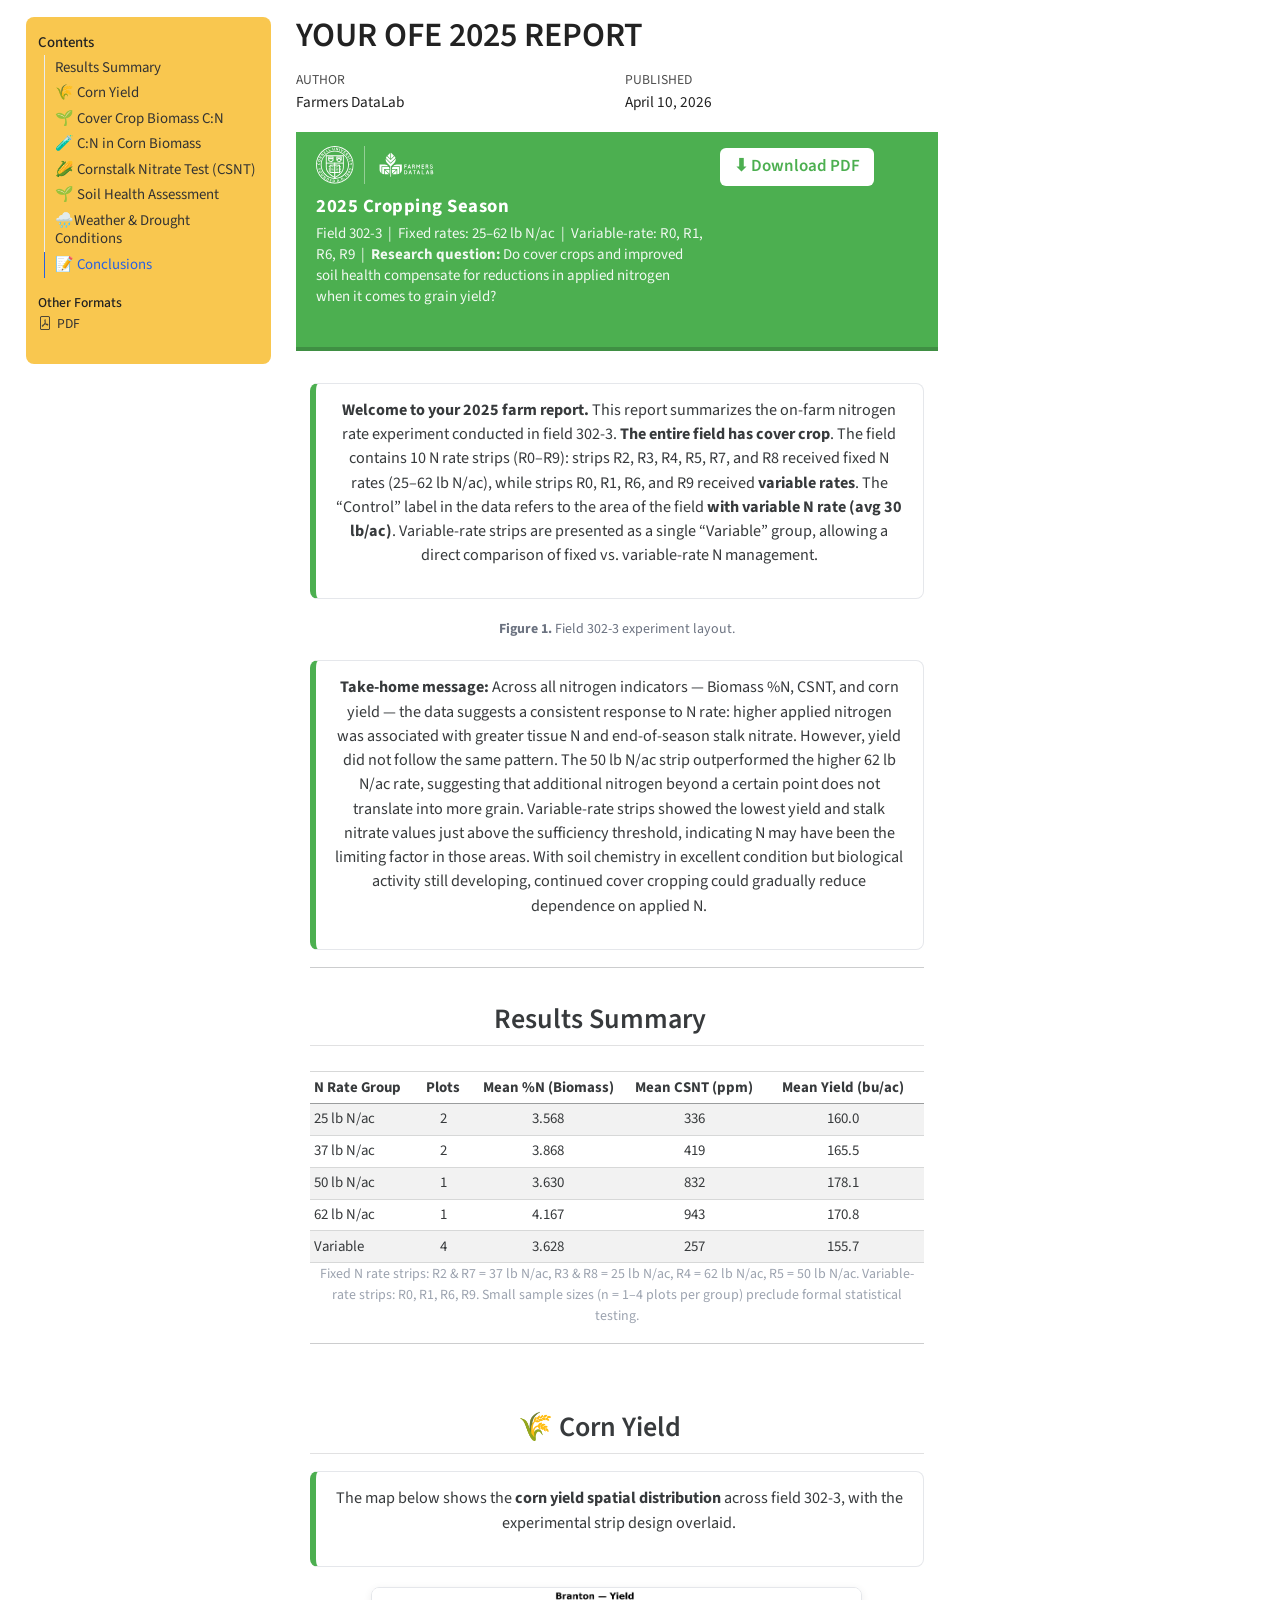
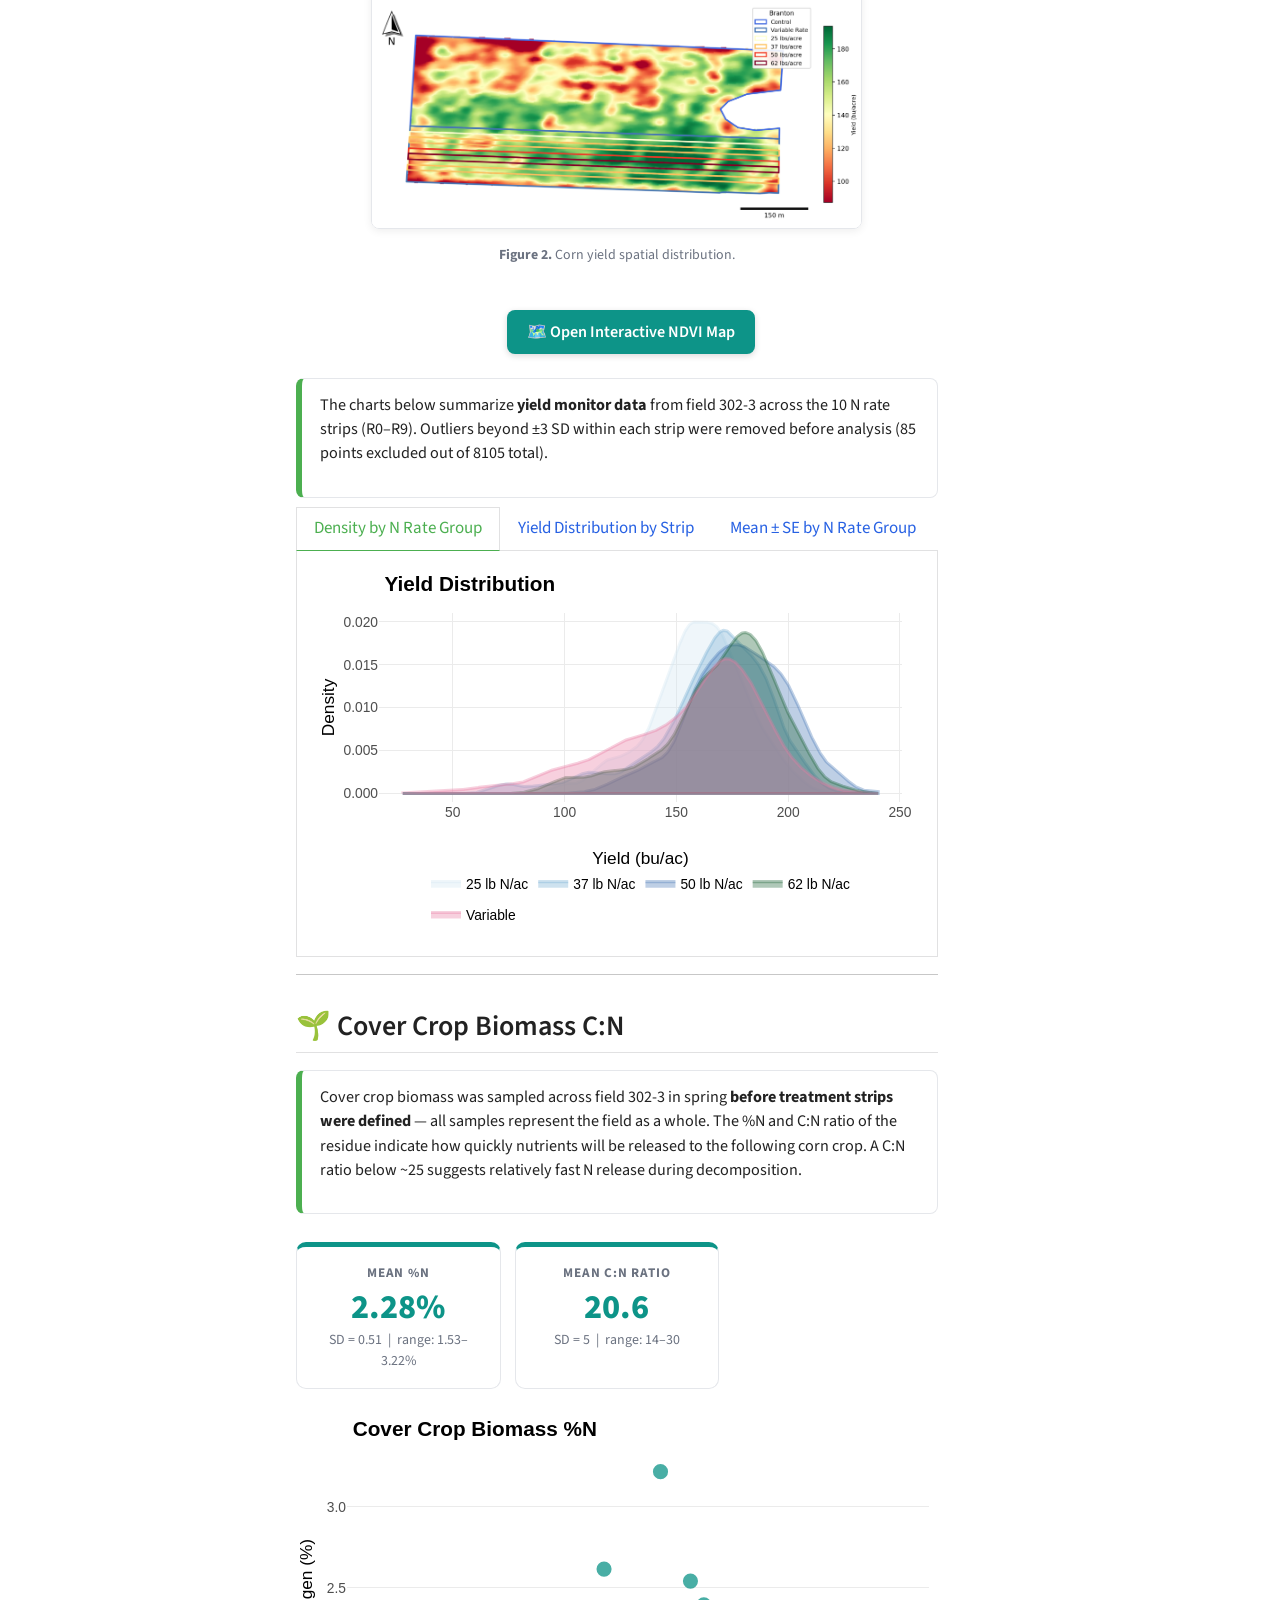
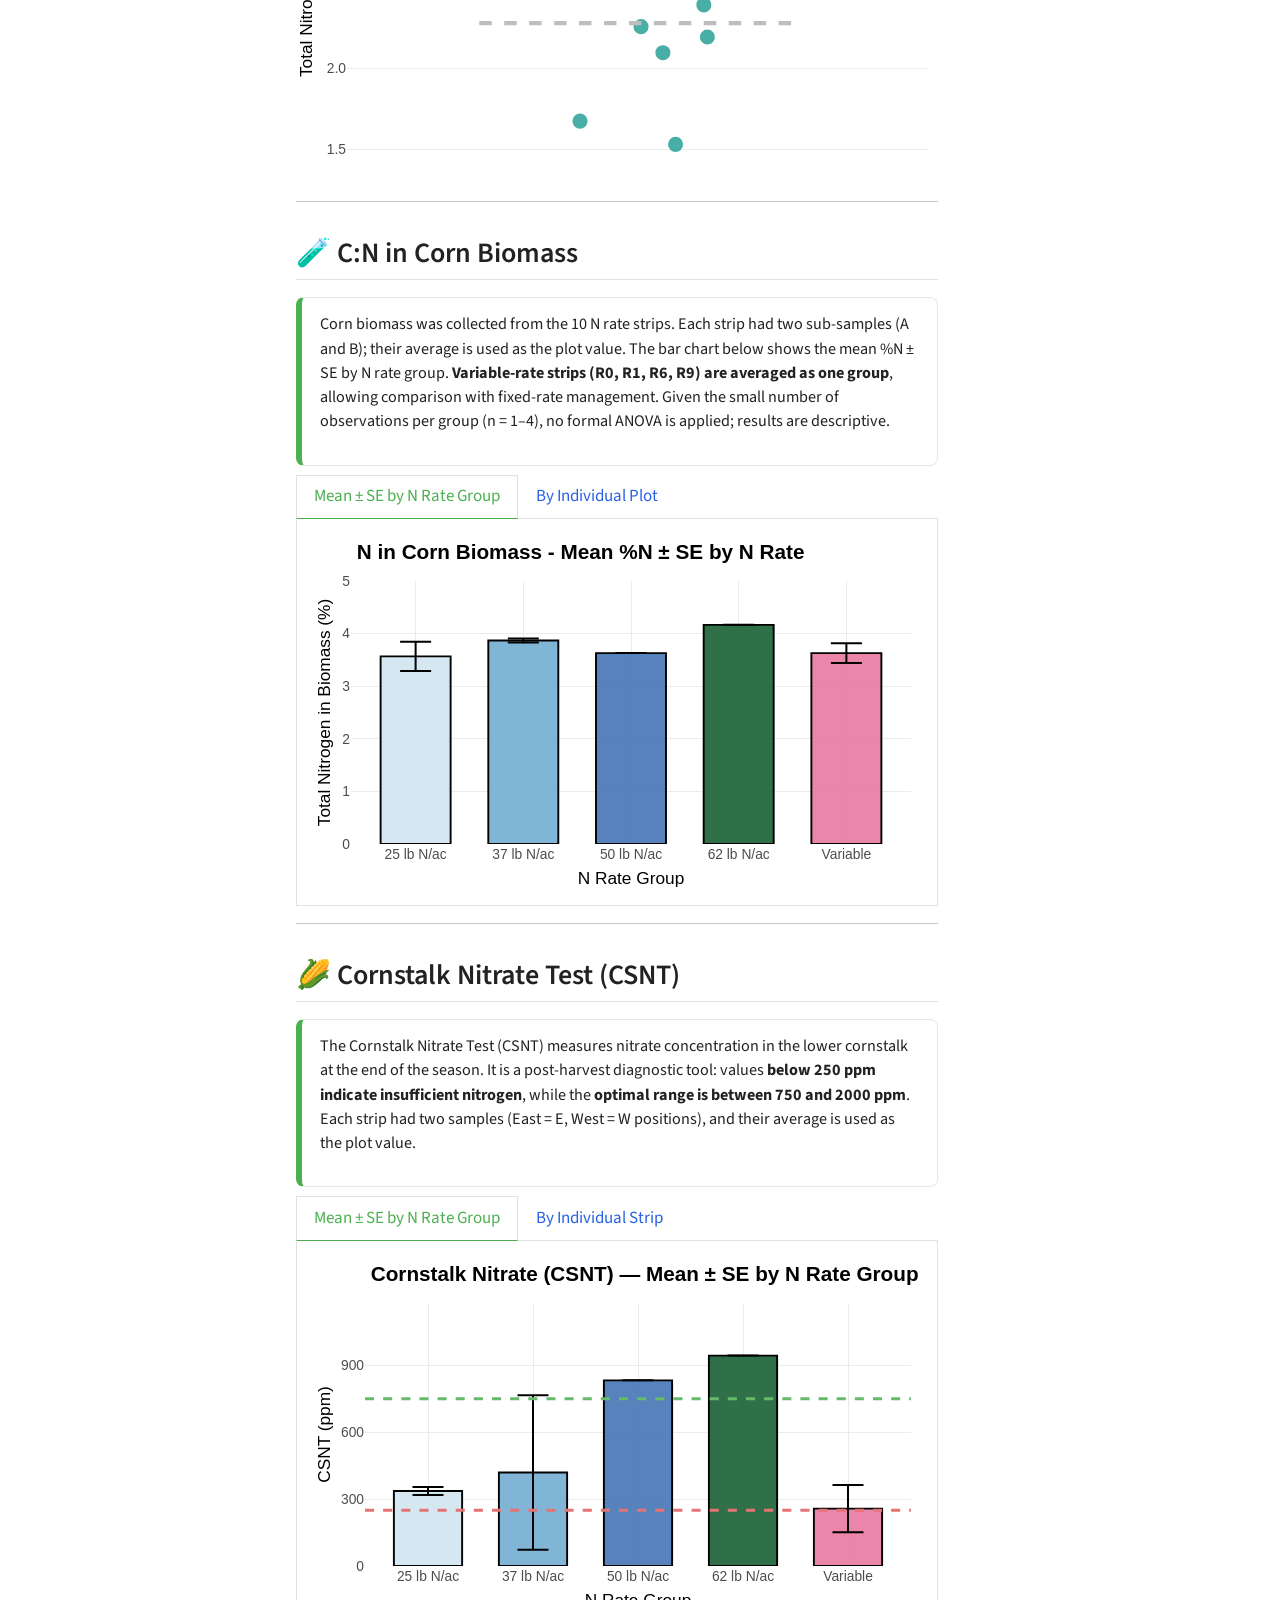
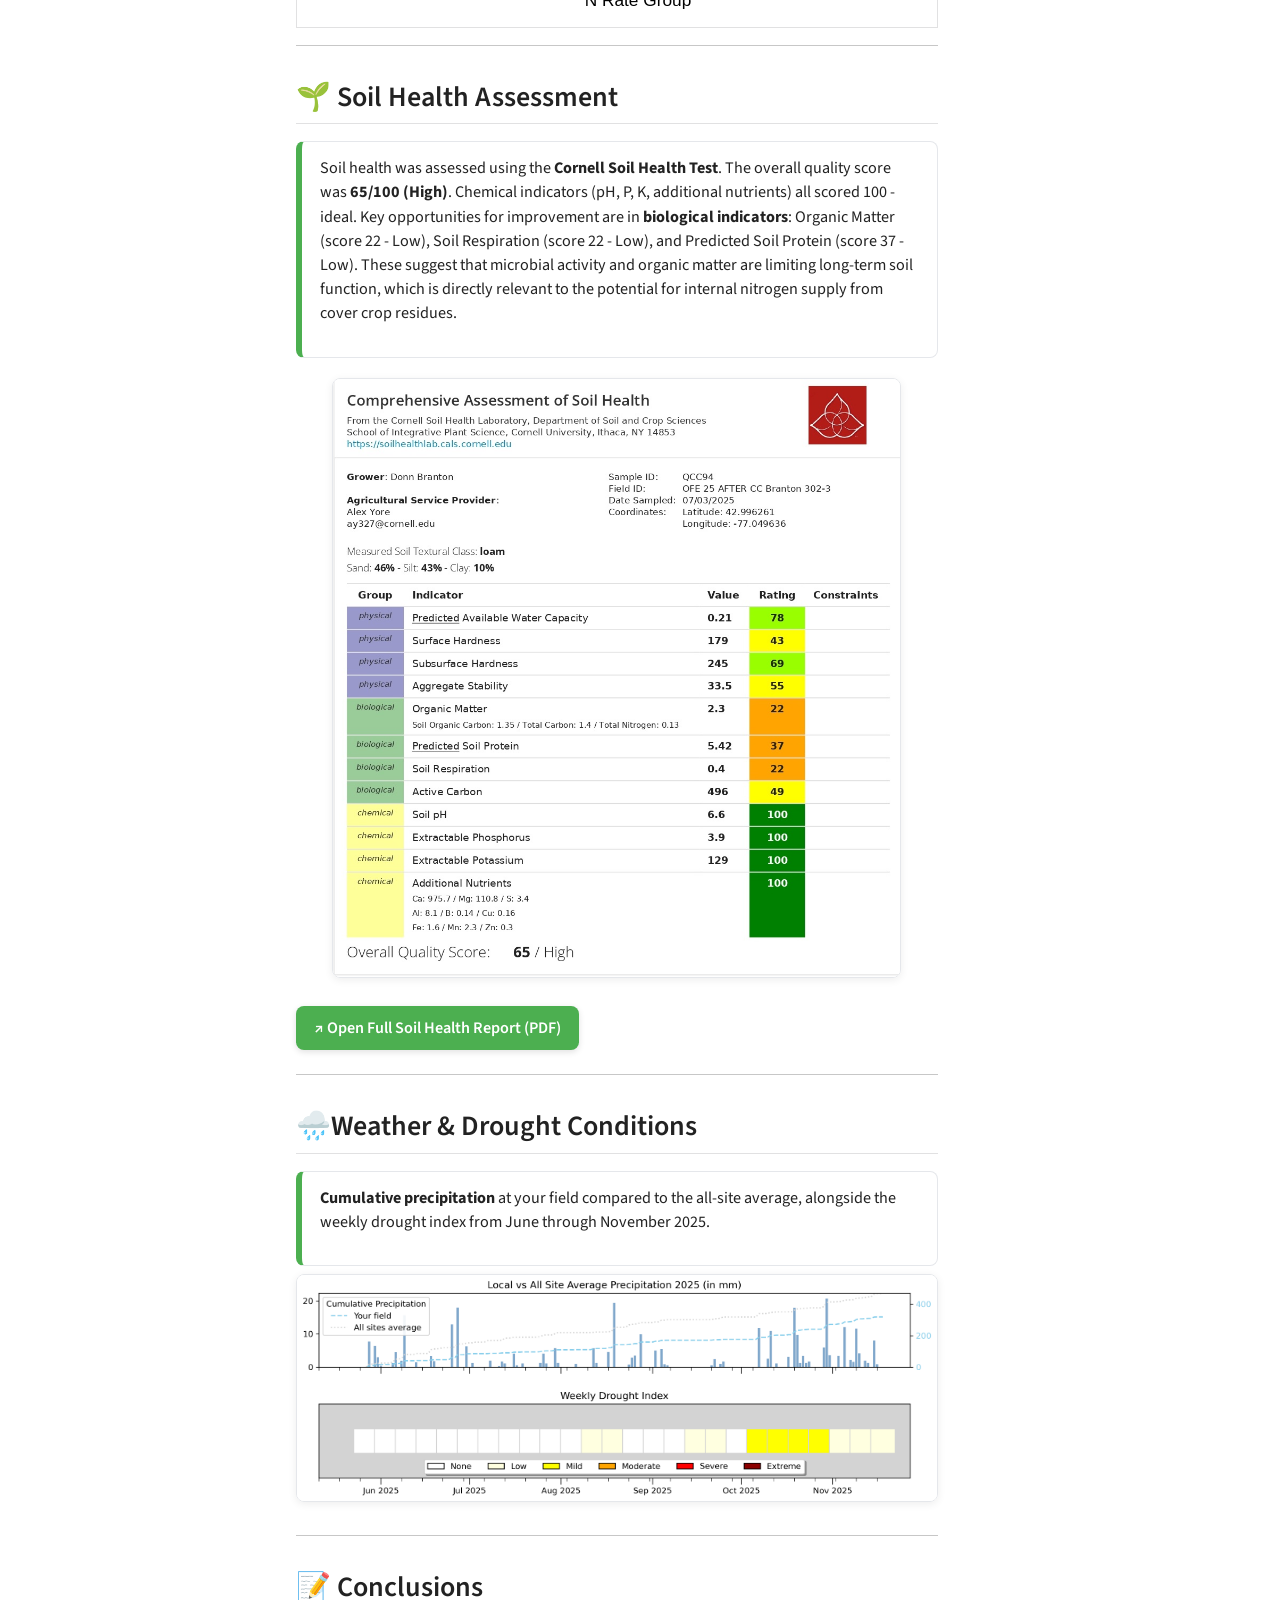
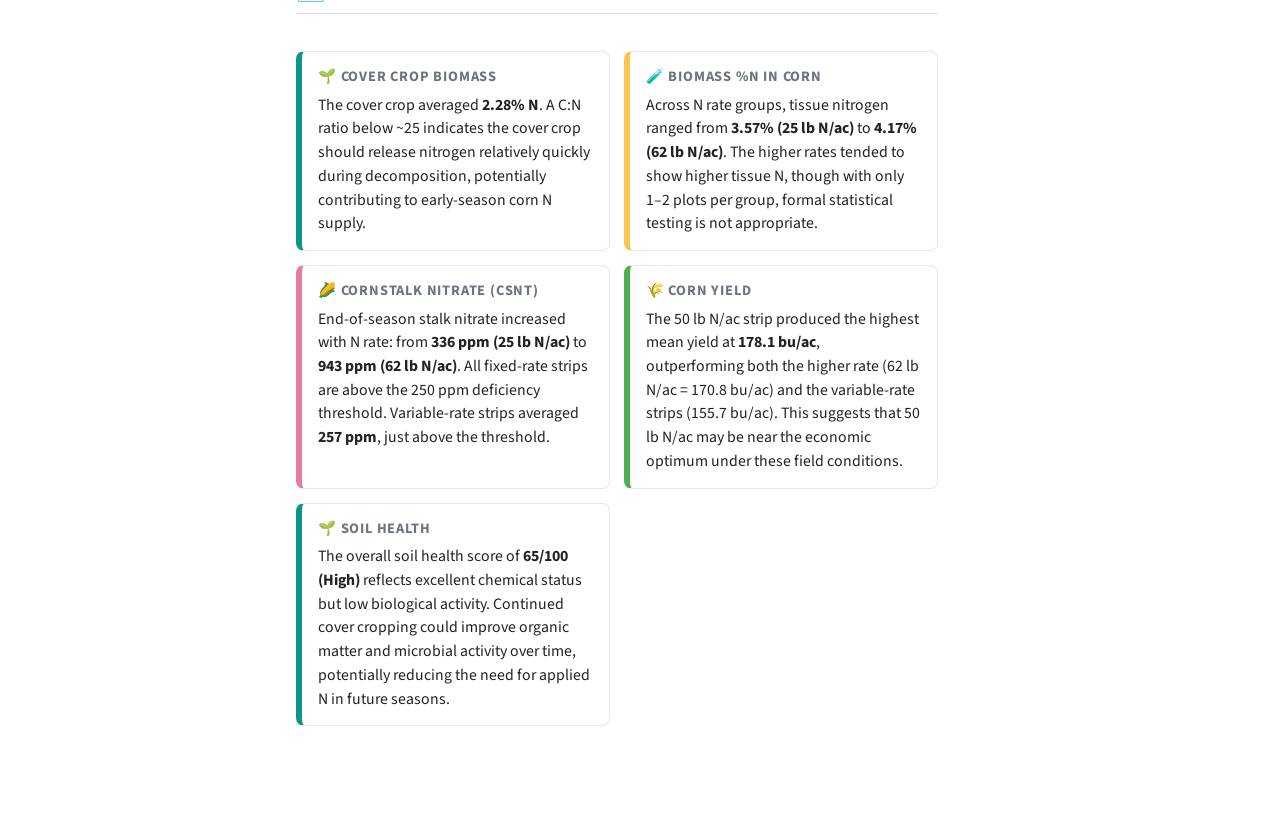
==== commit 20e4bd98: "x" ====
--- a/docs/branton/index.html
+++ b/docs/branton/index.html
@@ -7,7 +7,7 @@
 <meta name="viewport" content="width=device-width, initial-scale=1.0, user-scalable=yes">
 
 <meta name="author" content="Farmers DataLab">
-<meta name="dcterms.date" content="2026-04-09">
+<meta name="dcterms.date" content="2026-04-10">
 
 <title>YOUR OFE 2025 REPORT</title>
 <style>
@@ -80,7 +80,7 @@
   <li><a href="#csnt-details" id="toc-csnt-details" class="nav-link" data-scroll-target="#csnt-details">🌽 Cornstalk Nitrate Test (CSNT)</a></li>
   <li><a href="#soilhealth" id="toc-soilhealth" class="nav-link" data-scroll-target="#soilhealth">🌱 Soil Health Assessment</a></li>
   <li><a href="#weatherDrought" id="toc-weatherDrought" class="nav-link" data-scroll-target="#weatherDrought">🌧️Weather &amp; Drought Conditions</a></li>
-  <li><a href="#conclusion" id="toc-conclusion" class="nav-link" data-scroll-target="#conclusion">📝 Conclusion</a></li>
+  <li><a href="#conclusions" id="toc-conclusions" class="nav-link" data-scroll-target="#conclusions">📝 Conclusions</a></li>
   </ul>
 <div class="quarto-alternate-formats"><h2>Other Formats</h2><ul><li><a href="index.pdf"><i class="bi bi-file-pdf"></i>PDF</a></li></ul></div></nav>
 </div>
@@ -107,7 +107,7 @@
     <div>
     <div class="quarto-title-meta-heading">Published</div>
     <div class="quarto-title-meta-contents">
-      <p class="date">April 9, 2026</p>
+      <p class="date">April 10, 2026</p>
     </div>
   </div>
   
@@ -133,22 +133,23 @@
       </span>
     </div>
     <div class="lab-topbar__right">
-      <a class="btn btn-download" href="index.pdf">⬇ Download PDF</a>
-    </div>
-  </div>
-</div>
+      <a class="btn btn-download" href="index.pdf" title="Download PDF version" target="_blank" rel="noopener noreferrer">
+  ⬇ Download PDF
+    </a></div><a class="btn btn-download" href="index.pdf" title="Download PDF version" target="_blank" rel="noopener noreferrer">
+  </a></div><a class="btn btn-download" href="index.pdf" title="Download PDF version" target="_blank" rel="noopener noreferrer">
+</a></div><a class="btn btn-download" href="index.pdf" title="Download PDF version" target="_blank" rel="noopener noreferrer">
 <div class="page-intro">
 <p><strong>Welcome to your 2025 farm report.</strong> This report summarizes the on-farm nitrogen rate experiment conducted in field 302-3. <strong>The entire field has cover crop</strong>. The field contains 10 N rate strips (R0–R9): strips R2, R3, R4, R5, R7, and R8 received fixed N rates (25–62 lb N/ac), while strips R0, R1, R6, and R9 received <strong>variable rates</strong>. The “Control” label in the data refers to the area of the field <strong>with variable N rate (avg 30 lb/ac)</strong>. Variable-rate strips are presented as a single “Variable” group, allowing a direct comparison of fixed vs.&nbsp;variable-rate N management.</p>
 </div>
 <figure style="margin: 20px 0; text-align: center;" class="figure">
-  <img src="images/branton_field.png" alt="Branton field 302-3 — N rate OFE design" style="max-width:100%; border-radius:8px; border:1px solid #e5e7eb;
+  <img src="images/branton_field.png" alt="Branton field 302-3 — N rate OFE design" style="max-width:80%; border-radius:8px; border:1px solid #e5e7eb;
               box-shadow:0 2px 8px rgba(0,0,0,0.07);" onerror="this.style.display='none'" class="figure-img">
   <figcaption style="font-size:0.82rem; color:#6b7280; margin-top:8px;">
     <strong>Figure 1.</strong> Field 302-3 experiment layout.
   </figcaption>
 </figure>
 <div class="page-intro">
-<p><strong>Take-home message:</strong> I will populate this once yield data is available to answer the research question :)</p>
+<p><strong>Take-home message:</strong> Across all nitrogen indicators — Biomass %N, CSNT, and corn yield — the data suggests a consistent response to N rate: higher applied nitrogen was associated with greater tissue N and end-of-season stalk nitrate. However, yield did not follow the same pattern. The 50 lb N/ac strip outperformed the higher 62 lb N/ac rate, suggesting that additional nitrogen beyond a certain point does not translate into more grain. Variable-rate strips showed the lowest yield and stalk nitrate values just above the sufficiency threshold, indicating N may have been the limiting factor in those areas. With soil chemistry in excellent condition but biological activity still developing, continued cover cropping could gradually reduce dependence on applied N.</p>
 </div>
 <hr>
 <section id="summary" class="level2">
@@ -217,22 +218,22 @@
 </div>
 <hr>
 </section>
-<section id="yield" class="level2">
+</a><section id="yield" class="level2"><a class="btn btn-download" href="index.pdf" title="Download PDF version" target="_blank" rel="noopener noreferrer">
 <h2 class="anchored" data-anchor-id="yield">🌾 Corn Yield</h2>
 <div class="page-intro">
 <p>The map below shows the <strong>corn yield spatial distribution</strong> across field 302-3, with the experimental strip design overlaid.</p>
 </div>
 <figure style="margin: 20px 0; text-align: center;" class="figure">
-  <img src="images/branton_yield.png" alt="Branton yield map" style="max-width:100%; border-radius:8px; border:1px solid #e5e7eb;
+  <img src="images/branton_yield.png" alt="Branton yield map" style="max-width:80%; border-radius:8px; border:1px solid #e5e7eb;
               box-shadow:0 2px 8px rgba(0,0,0,0.07);" onerror="this.style.display='none'" class="figure-img">
   <figcaption style="font-size:0.82rem; color:#6b7280; margin-top:8px;">
-    <strong>Figure 2.</strong> Corn yield spatial distribution. Blue lines = N rate plot boundaries.
+    <strong>Figure 2.</strong> Corn yield spatial distribution.
   </figcaption>
 </figure>
 
 
-<div style="margin: 16px 0 24px; text-align: center;">
-  <a href="https://farmersdatalab.github.io/8a7d2e11-5c39-4f0f-9c3a-2d6b7e1a4f90/" target="_blank" rel="noopener noreferrer" style="display: inline-flex; align-items: center; gap: 8px;
+</a><div style="margin: 16px 0 24px; text-align: center;"><a class="btn btn-download" href="index.pdf" title="Download PDF version" target="_blank" rel="noopener noreferrer">
+  </a><a href="https://farmersdatalab.github.io/8a7d2e11-5c39-4f0f-9c3a-2d6b7e1a4f90/" target="_blank" rel="noopener noreferrer" style="display: inline-flex; align-items: center; gap: 8px;
             background: #0d9488; color: #fff; font-weight: 600;
             padding: 10px 20px; border-radius: 8px; text-decoration: none;
             font-size: 0.95rem; box-shadow: 0 2px 6px rgba(0,0,0,0.15);
@@ -249,24 +250,24 @@
 <div id="tabset-1-1" class="tab-pane active" role="tabpanel" aria-labelledby="tabset-1-1-tab">
 <div class="cell">
 <div class="cell-output-display">
-<div class="plotly html-widget html-fill-item" id="htmlwidget-6957414ec716579856a5" style="width:100%;height:371px;"></div>
-<script type="application/json" data-for="htmlwidget-6957414ec716579856a5">{"x":{"data":[{"x":[27.626799999999999,28.042975538160469,28.459151076320939,28.875326614481409,29.291502152641879,29.707677690802349,30.123853228962815,30.540028767123289,30.956204305283755,31.372379843444225,31.788555381604695,32.204730919765169,32.620906457925635,33.037081996086101,33.453257534246575,33.869433072407041,34.285608610567515,34.701784148727981,35.117959686888454,35.534135225048921,35.950310763209394,36.366486301369861,36.782661839530334,37.198837377690801,37.615012915851267,38.03118845401174,38.447363992172214,38.86353953033268,39.279715068493147,39.69589060665362,40.112066144814086,40.52824168297456,40.944417221135026,41.3605927592955,41.776768297455966,42.19294383561644,42.609119373776906,43.02529491193738,43.441470450097846,43.857645988258312,44.273821526418786,44.689997064579259,45.106172602739726,45.522348140900192,45.938523679060665,46.354699217221132,46.770874755381598,47.187050293542072,47.603225831702545,48.019401369863012,48.435576908023478,48.851752446183951,49.267927984344425,49.684103522504891,50.100279060665358,50.516454598825831,50.932630136986305,51.348805675146771,51.764981213307237,52.181156751467711,52.597332289628177,53.013507827788644,53.429683365949117,53.845858904109591,54.262034442270057,54.678209980430523,55.094385518590997,55.51056105675147,55.926736594911937,56.342912133072403,56.759087671232876,57.175263209393343,57.591438747553809,58.007614285714283,58.423789823874756,58.839965362035223,59.256140900195689,59.672316438356162,60.088491976516636,60.504667514677095,60.920843052837569,61.337018590998042,61.753194129158516,62.169369667318975,62.585545205479448,63.001720743639922,63.417896281800395,63.834071819960855,64.250247358121328,64.666422896281802,65.082598434442261,65.498773972602734,65.914949510763208,66.331125048923681,66.74730058708414,67.163476125244614,67.579651663405087,67.995827201565561,68.41200273972602,68.828178277886494,69.244353816046967,69.660529354207441,70.0767048923679,70.492880430528373,70.909055968688847,71.325231506849306,71.74140704500978,72.157582583170253,72.573758121330727,72.989933659491186,73.406109197651659,73.822284735812133,74.238460273972606,74.654635812133066,75.070811350293539,75.486986888454013,75.903162426614472,76.319337964774945,76.735513502935419,77.151689041095892,77.567864579256351,77.984040117416825,78.400215655577298,78.816391193737772,79.232566731898231,79.648742270058705,80.064917808219178,80.481093346379652,80.897268884540111,81.313444422700584,81.729619960861058,82.145795499021517,82.561971037181991,82.978146575342464,83.394322113502938,83.810497651663397,84.22667318982387,84.642848727984344,85.059024266144817,85.475199804305277,85.89137534246575,86.307550880626223,86.723726418786683,87.139901956947156,87.55607749510763,87.972253033268103,88.388428571428562,88.804604109589036,89.220779647749509,89.636955185909983,90.053130724070442,90.469306262230916,90.885481800391389,91.301657338551863,91.717832876712322,92.134008414872795,92.550183953033269,92.966359491193742,93.382535029354202,93.798710567514675,94.214886105675149,94.631061643835622,95.047237181996081,95.463412720156555,95.879588258317028,96.295763796477502,96.711939334637961,97.128114872798434,97.544290410958908,97.960465949119367,98.376641487279841,98.792817025440314,99.208992563600788,99.625168101761247,100.04134363992172,100.45751917808219,100.87369471624267,101.28987025440313,101.7060457925636,102.12222133072407,102.53839686888453,102.95457240704501,103.37074794520548,103.78692348336595,104.20309902152641,104.61927455968689,105.03545009784736,105.45162563600783,105.86780117416829,106.28397671232877,106.70015225048924,107.11632778864971,107.53250332681017,107.94867886497065,108.36485440313112,108.78102994129158,109.19720547945205,109.61338101761253,110.029556555773,110.44573209393346,110.86190763209393,111.2780831702544,111.69425870841488,112.11043424657534,112.52660978473581,112.94278532289628,113.35896086105674,113.77513639921722,114.19131193737769,114.60748747553816,115.02366301369862,115.4398385518591,115.85601409001957,116.27218962818004,116.6883651663405,117.10454070450098,117.52071624266145,117.93689178082192,118.35306731898238,118.76924285714286,119.18541839530333,119.60159393346379,120.01776947162426,120.43394500978474,120.85012054794521,121.26629608610567,121.68247162426614,122.09864716242662,122.51482270058709,122.93099823874755,123.34717377690802,123.7633493150685,124.17952485322895,124.59570039138943,125.0118759295499,125.42805146771038,125.84422700587083,126.26040254403131,126.67657808219178,127.09275362035225,127.50892915851271,127.92510469667319,128.34128023483365,128.75745577299412,129.17363131115459,129.58980684931507,130.00598238747554,130.42215792563599,130.83833346379646,131.25450900195693,131.67068454011741,132.08686007827788,132.50303561643835,132.91921115459883,133.3353866927593,133.75156223091975,134.16773776908022,134.58391330724069,135.00008884540117,135.41626438356164,135.83243992172211,136.24861545988259,136.66479099804303,137.0809665362035,137.49714207436398,137.91331761252445,138.32949315068493,138.7456686888454,139.16184422700587,139.57801976516632,139.99419530332679,140.41037084148726,140.82654637964774,141.24272191780821,141.65889745596868,142.07507299412916,142.49124853228963,142.90742407045008,143.32359960861055,143.73977514677102,144.1559506849315,144.57212622309197,144.98830176125244,145.40447729941292,145.82065283757336,146.23682837573384,146.65300391389431,147.06917945205478,147.48535499021526,147.90153052837573,148.3177060665362,148.73388160469668,149.15005714285712,149.5662326810176,149.98240821917807,150.39858375733854,150.81475929549902,151.23093483365949,151.64711037181996,152.06328590998041,152.47946144814088,152.89563698630135,153.31181252446183,153.7279880626223,154.14416360078278,154.56033913894325,154.97651467710372,155.39269021526417,155.80886575342464,156.22504129158511,156.64121682974559,157.05739236790606,157.47356790606653,157.88974344422701,158.30591898238748,158.72209452054796,159.1382700587084,159.55444559686887,159.97062113502935,160.38679667318982,160.80297221135029,161.21914774951077,161.63532328767124,162.05149882583169,162.46767436399216,162.88384990215263,163.30002544031311,163.71620097847358,164.13237651663405,164.54855205479453,164.964727592955,165.38090313111545,165.79707866927592,166.21325420743639,166.62942974559687,167.04560528375734,167.46178082191781,167.87795636007829,168.29413189823873,168.71030743639921,169.12648297455968,169.54265851272015,169.95883405088063,170.3750095890411,170.79118512720157,171.20736066536205,171.62353620352249,172.03971174168296,172.45588727984344,172.87206281800391,173.28823835616438,173.70441389432486,174.12058943248533,174.53676497064578,174.95294050880625,175.36911604696672,175.7852915851272,176.20146712328767,176.61764266144814,177.03381819960862,177.44999373776906,177.86616927592954,178.28234481409001,178.69852035225048,179.11469589041096,179.53087142857143,179.9470469667319,180.36322250489238,180.77939804305282,181.1955735812133,181.61174911937377,182.02792465753424,182.44410019569472,182.86027573385519,183.27645127201566,183.69262681017611,184.10880234833658,184.52497788649706,184.94115342465753,185.357328962818,185.77350450097848,186.18968003913895,186.60585557729942,187.02203111545987,187.43820665362034,187.85438219178081,188.27055772994129,188.68673326810176,189.10290880626223,189.51908434442271,189.93525988258315,190.35143542074363,190.7676109589041,191.18378649706457,191.59996203522505,192.01613757338552,192.43231311154599,192.84848864970644,193.26466418786691,193.68083972602739,194.09701526418786,194.51319080234833,194.92936634050881,195.34554187866928,195.76171741682975,196.1778929549902,196.59406849315067,197.01024403131115,197.42641956947162,197.84259510763209,198.25877064579257,198.67494618395304,199.09112172211348,199.50729726027396,199.92347279843443,200.33964833659491,200.75582387475538,201.17199941291585,201.58817495107633,202.0043504892368,202.42052602739724,202.83670156555772,203.25287710371819,203.66905264187866,204.08522818003914,204.50140371819961,204.91757925636009,205.33375479452053,205.749930332681,206.16610587084148,206.58228140900195,206.99845694716242,207.4146324853229,207.83080802348337,208.24698356164384,208.66315909980429,209.07933463796476,209.49551017612524,209.91168571428571,210.32786125244618,210.74403679060666,211.16021232876713,211.57638786692758,211.99256340508805,212.40873894324852,212.824914481409,213.24109001956947,213.65726555772994,214.07344109589042,214.48961663405086,214.90579217221133,215.32196771037181,215.73814324853228,216.15431878669276,216.57049432485323,216.9866698630137,217.40284540117418,217.81902093933462,218.23519647749509,218.65137201565557,219.06754755381604,219.48372309197651,219.89989863013699,220.31607416829746,220.73224970645791,221.14842524461838,221.56460078277885,221.98077632093933,222.3969518590998,222.81312739726027,223.22930293542075,223.64547847358122,224.06165401174167,224.47782954990214,224.89400508806261,225.31018062622309,225.72635616438356,226.14253170254403,226.55870724070451,226.97488277886495,227.39105831702543,227.8072338551859,228.22340939334637,228.63958493150685,229.05576046966732,229.47193600782779,229.88811154598827,230.30428708414871,230.72046262230919,231.13663816046966,231.55281369863013,231.96898923679061,232.38516477495108,232.80134031311155,233.217515851272,233.63369138943247,234.04986692759294,234.46604246575342,234.88221800391389,235.29839354207436,235.71456908023484,236.13074461839528,236.54692015655576,236.96309569471623,237.3792712328767,237.79544677103718,238.21162230919765,238.62779784735812,239.0439733855186,239.46014892367904,239.87632446183952,240.29249999999999,240.29249999999999,239.87632446183952,239.46014892367904,239.0439733855186,238.62779784735812,238.21162230919765,237.79544677103718,237.3792712328767,236.96309569471623,236.54692015655576,236.13074461839528,235.71456908023484,235.29839354207436,234.88221800391389,234.46604246575342,234.04986692759294,233.63369138943247,233.217515851272,232.80134031311155,232.38516477495108,231.96898923679061,231.55281369863013,231.13663816046966,230.72046262230919,230.30428708414871,229.88811154598827,229.47193600782779,229.05576046966732,228.63958493150685,228.22340939334637,227.8072338551859,227.39105831702543,226.97488277886495,226.55870724070451,226.14253170254403,225.72635616438356,225.31018062622309,224.89400508806261,224.47782954990214,224.06165401174167,223.64547847358122,223.22930293542075,222.81312739726027,222.3969518590998,221.98077632093933,221.56460078277885,221.14842524461838,220.73224970645791,220.31607416829746,219.89989863013699,219.48372309197651,219.06754755381604,218.65137201565557,218.23519647749509,217.81902093933462,217.40284540117418,216.9866698630137,216.57049432485323,216.15431878669276,215.73814324853228,215.32196771037181,214.90579217221133,214.48961663405086,214.07344109589042,213.65726555772994,213.24109001956947,212.824914481409,212.40873894324852,211.99256340508805,211.57638786692758,211.16021232876713,210.74403679060666,210.32786125244618,209.91168571428571,209.49551017612524,209.07933463796476,208.66315909980429,208.24698356164384,207.83080802348337,207.4146324853229,206.99845694716242,206.58228140900195,206.16610587084148,205.749930332681,205.33375479452053,204.91757925636009,204.50140371819961,204.08522818003914,203.66905264187866,203.25287710371819,202.83670156555772,202.42052602739724,202.0043504892368,201.58817495107633,201.17199941291585,200.75582387475538,200.33964833659491,199.92347279843443,199.50729726027396,199.09112172211348,198.67494618395304,198.25877064579257,197.84259510763209,197.42641956947162,197.01024403131115,196.59406849315067,196.1778929549902,195.76171741682975,195.34554187866928,194.92936634050881,194.51319080234833,194.09701526418786,193.68083972602739,193.26466418786691,192.84848864970644,192.43231311154599,192.01613757338552,191.59996203522505,191.18378649706457,190.7676109589041,190.35143542074363,189.93525988258315,189.51908434442271,189.10290880626223,188.68673326810176,188.27055772994129,187.85438219178081,187.43820665362034,187.02203111545987,186.60585557729942,186.18968003913895,185.77350450097848,185.357328962818,184.94115342465753,184.52497788649706,184.10880234833658,183.69262681017611,183.27645127201566,182.86027573385519,182.44410019569472,182.02792465753424,181.61174911937377,181.1955735812133,180.77939804305282,180.36322250489238,179.9470469667319,179.53087142857143,179.11469589041096,178.69852035225048,178.28234481409001,177.86616927592954,177.44999373776906,177.03381819960862,176.61764266144814,176.20146712328767,175.7852915851272,175.36911604696672,174.95294050880625,174.53676497064578,174.12058943248533,173.70441389432486,173.28823835616438,172.87206281800391,172.45588727984344,172.03971174168296,171.62353620352249,171.20736066536205,170.79118512720157,170.3750095890411,169.95883405088063,169.54265851272015,169.12648297455968,168.71030743639921,168.29413189823873,167.87795636007829,167.46178082191781,167.04560528375734,166.62942974559687,166.21325420743639,165.79707866927592,165.38090313111545,164.964727592955,164.54855205479453,164.13237651663405,163.71620097847358,163.30002544031311,162.88384990215263,162.46767436399216,162.05149882583169,161.63532328767124,161.21914774951077,160.80297221135029,160.38679667318982,159.97062113502935,159.55444559686887,159.1382700587084,158.72209452054796,158.30591898238748,157.88974344422701,157.47356790606653,157.05739236790606,156.64121682974559,156.22504129158511,155.80886575342464,155.39269021526417,154.97651467710372,154.56033913894325,154.14416360078278,153.7279880626223,153.31181252446183,152.89563698630135,152.47946144814088,152.06328590998041,151.64711037181996,151.23093483365949,150.81475929549902,150.39858375733854,149.98240821917807,149.5662326810176,149.15005714285712,148.73388160469668,148.3177060665362,147.90153052837573,147.48535499021526,147.06917945205478,146.65300391389431,146.23682837573384,145.82065283757336,145.40447729941292,144.98830176125244,144.57212622309197,144.1559506849315,143.73977514677102,143.32359960861055,142.90742407045008,142.49124853228963,142.07507299412916,141.65889745596868,141.24272191780821,140.82654637964774,140.41037084148726,139.99419530332679,139.57801976516632,139.16184422700587,138.7456686888454,138.32949315068493,137.91331761252445,137.49714207436398,137.0809665362035,136.66479099804303,136.24861545988259,135.83243992172211,135.41626438356164,135.00008884540117,134.58391330724069,134.16773776908022,133.75156223091975,133.3353866927593,132.91921115459883,132.50303561643835,132.08686007827788,131.67068454011741,131.25450900195693,130.83833346379646,130.42215792563599,130.00598238747554,129.58980684931507,129.17363131115459,128.75745577299412,128.34128023483365,127.92510469667319,127.50892915851271,127.09275362035225,126.67657808219178,126.26040254403131,125.84422700587083,125.42805146771038,125.0118759295499,124.59570039138943,124.17952485322895,123.7633493150685,123.34717377690802,122.93099823874755,122.51482270058709,122.09864716242662,121.68247162426614,121.26629608610567,120.85012054794521,120.43394500978474,120.01776947162426,119.60159393346379,119.18541839530333,118.76924285714286,118.35306731898238,117.93689178082192,117.52071624266145,117.10454070450098,116.6883651663405,116.27218962818004,115.85601409001957,115.4398385518591,115.02366301369862,114.60748747553816,114.19131193737769,113.77513639921722,113.35896086105674,112.94278532289628,112.52660978473581,112.11043424657534,111.69425870841488,111.2780831702544,110.86190763209393,110.44573209393346,110.029556555773,109.61338101761253,109.19720547945205,108.78102994129158,108.36485440313112,107.94867886497065,107.53250332681017,107.11632778864971,106.70015225048924,106.28397671232877,105.86780117416829,105.45162563600783,105.03545009784736,104.61927455968689,104.20309902152641,103.78692348336595,103.37074794520548,102.95457240704501,102.53839686888453,102.12222133072407,101.7060457925636,101.28987025440313,100.87369471624267,100.45751917808219,100.04134363992172,99.625168101761247,99.208992563600788,98.792817025440314,98.376641487279841,97.960465949119367,97.544290410958908,97.128114872798434,96.711939334637961,96.295763796477502,95.879588258317028,95.463412720156555,95.047237181996081,94.631061643835622,94.214886105675149,93.798710567514675,93.382535029354202,92.966359491193742,92.550183953033269,92.134008414872795,91.717832876712322,91.301657338551863,90.885481800391389,90.469306262230916,90.053130724070442,89.636955185909983,89.220779647749509,88.804604109589036,88.388428571428562,87.972253033268103,87.55607749510763,87.139901956947156,86.723726418786683,86.307550880626223,85.89137534246575,85.475199804305277,85.059024266144817,84.642848727984344,84.22667318982387,83.810497651663397,83.394322113502938,82.978146575342464,82.561971037181991,82.145795499021517,81.729619960861058,81.313444422700584,80.897268884540111,80.481093346379652,80.064917808219178,79.648742270058705,79.232566731898231,78.816391193737772,78.400215655577298,77.984040117416825,77.567864579256351,77.151689041095892,76.735513502935419,76.319337964774945,75.903162426614472,75.486986888454013,75.070811350293539,74.654635812133066,74.238460273972606,73.822284735812133,73.406109197651659,72.989933659491186,72.573758121330727,72.157582583170253,71.74140704500978,71.325231506849306,70.909055968688847,70.492880430528373,70.0767048923679,69.660529354207441,69.244353816046967,68.828178277886494,68.41200273972602,67.995827201565561,67.579651663405087,67.163476125244614,66.74730058708414,66.331125048923681,65.914949510763208,65.498773972602734,65.082598434442261,64.666422896281802,64.250247358121328,63.834071819960855,63.417896281800395,63.001720743639922,62.585545205479448,62.169369667318975,61.753194129158516,61.337018590998042,60.920843052837569,60.504667514677095,60.088491976516636,59.672316438356162,59.256140900195689,58.839965362035223,58.423789823874756,58.007614285714283,57.591438747553809,57.175263209393343,56.759087671232876,56.342912133072403,55.926736594911937,55.51056105675147,55.094385518590997,54.678209980430523,54.262034442270057,53.845858904109591,53.429683365949117,53.013507827788644,52.597332289628177,52.181156751467711,51.764981213307237,51.348805675146771,50.932630136986305,50.516454598825831,50.100279060665358,49.684103522504891,49.267927984344425,48.851752446183951,48.435576908023478,48.019401369863012,47.603225831702545,47.187050293542072,46.770874755381598,46.354699217221132,45.938523679060665,45.522348140900192,45.106172602739726,44.689997064579259,44.273821526418786,43.857645988258312,43.441470450097846,43.02529491193738,42.609119373776906,42.19294383561644,41.776768297455966,41.3605927592955,40.944417221135026,40.52824168297456,40.112066144814086,39.69589060665362,39.279715068493147,38.86353953033268,38.447363992172214,38.03118845401174,37.615012915851267,37.198837377690801,36.782661839530334,36.366486301369861,35.950310763209394,35.534135225048921,35.117959686888454,34.701784148727981,34.285608610567515,33.869433072407041,33.453257534246575,33.037081996086101,32.620906457925635,32.204730919765169,31.788555381604695,31.372379843444225,30.956204305283755,30.540028767123289,30.123853228962815,29.707677690802349,29.291502152641879,28.875326614481409,28.459151076320939,28.042975538160469,27.626799999999999,27.626799999999999],"y":[0,0,0,0,0,0,0,0,0,0,0,0,0,0,0,0,0,0,0,0,0,0,0,0,0,0,0,0,0,0,0,0,0,0,0,0,0,0,0,0,0,0,0,0,0,0,0,0,0,0,0,0,0,0,0,0,0,0,0,0,0,0,0,0,0,0,0,0,0,0,0,0,0,0,0,0,0,0,0,0,0,0,0,0,0,0,0,0,0,0,0,0,0,0,0,0,0,0,0,0,0,0,0,0,0,0,0,0,0,0,0,0,0,0,0,0,0,0,0,0,0,0,0,0,0,0,0,0,0,0,0,0,0,0,0,0,0,0,0,0,0,0,0,0,0,0,0,0,0,0,0,0,0,0,0,0,0,0,0,0,0,0,0,0,0,0,0,0,0,0,0,0,0,0,0,0,0,0,0,0,0,0,0,0,0,0,0,0,0,0,0,0,0,0,0,0,0,0,0,0,0,0,0,0,0,0,0,0,0,0,0,0,0,0,0,0,0,0,0,0,0,0,0,0,0,0,0,0,0,0,0,0,0,0,0,0,0,0,0,0,0,0,0,0,0,0,0,0,0,0,0,0,0,0,0,0,0,0,0,0,0,0,0,0,0,0,0,0,0,0,0,0,0,0,0,0,0,0,0,0,0,0,0,0,0,0,0,0,0,0,0,0,0,0,0,0,0,0,0,0,0,0,0,0,0,0,0,0,0,0,0,0,0,0,0,0,0,0,0,0,0,0,0,0,0,0,0,0,0,0,0,0,0,0,0,0,0,0,0,0,0,0,0,0,0,0,0,0,0,0,0,0,0,0,0,0,0,0,0,0,0,0,0,0,0,0,0,0,0,0,0,0,0,0,0,0,0,0,0,0,0,0,0,0,0,0,0,0,0,0,0,0,0,0,0,0,0,0,0,0,0,0,0,0,0,0,0,0,0,0,0,0,0,0,0,0,0,0,0,0,0,0,0,0,0,0,0,0,0,0,0,0,0,0,0,0,0,0,0,0,0,0,0,0,0,0,0,0,0,0,0,0,0,0,0,0,0,0,0,0,0,0,0,0,0,0,0,0,0,0,0,0,0,0,0,0,0,0,0,0,0,0,0,0,0,0,0,0,0,0,0,0,0,0,0,0,0,0,0,0,0,0,0,0,0,0,0,0,0,0,0,0,5.8896449529757588e-13,1.1162784732165145e-12,2.0748484565205207e-12,3.7792314171444372e-12,6.7393550318054936e-12,1.215455344726572e-11,2.2177238126163852e-11,3.9790408034769712e-11,7.0189029963983252e-11,1.2169955291853082e-10,2.0736580990463624e-10,3.4713841914392565e-10,5.7077196870489135e-10,9.6185078203169135e-10,1.6014007121742177e-09,2.6251466314817893e-09,4.2372283058384957e-09,6.7345412502156714e-09,1.054064611790171e-08,1.6248372731263535e-08,2.4918044042802278e-08,3.8474342659645947e-08,5.8561709567129648e-08,8.7885306766481498e-08,1.3006720619793842e-07,1.8987746741364385e-07,2.734991071982795e-07,3.8882774367981878e-07,5.5350057469912738e-07,7.8209931317654564e-07,1.0908327780900128e-06,1.5022056943014246e-06,2.0431987782523305e-06,2.7456741324515681e-06,3.6467233805060436e-06,4.794496135656296e-06,6.2938519609024943e-06,8.1642115143481421e-06,1.0468343664398048e-05,1.3272628263563428e-05,1.6645854788839219e-05,2.0657801981369506e-05,2.5377613647977038e-05,3.0947334176274015e-05,3.7446106328628892e-05,4.4850658572889669e-05,5.3196946790827695e-05,6.2508848493845001e-05,7.2797625603728097e-05,8.4061969834402518e-05,9.6288681086687737e-05,0.00010959573657766466,0.00012381444531444377,0.00013889525646668458,0.00015481497350687063,0.00017156395711549082,0.00018915185555499193,0.00020761321286957981,0.00022706728923981806,0.00024774428568377475,0.00026969569850961422,0.00029313405936771486,0.00031830886279963447,0.0003455019831838243,0.00037502160402958049,0.00040719473239947564,0.00044277175115488016,0.00048198348994778716,0.00052494928975090657,0.00057192633529008113,0.00062312430613956408,0.00067869768326013317,0.000738739579597758,0.0008033306621596691,0.00087307815610117366,0.00094707447820152483,0.0010251032636948284,0.0011069008147525082,0.0011921660612568374,0.0012805714877574474,0.0013717748625118728,0.0014655985230072948,0.0015616488266611795,0.0016594205166689455,0.0017586920261340733,0.0018593012353020117,0.0019611525427801601,0.0020642222621678496,0.0021685622210154947,0.002274565103160809,0.0023823448548554874,0.0024921813603660404,0.0026044364988504964,0.002719500845529551,0.0028377761117744415,0.0029596559777871618,0.0030856961893859177,0.0032166499668360897,0.0033521381423195526,0.003492203608191588,0.0036367672161510961,0.0037856239295532995,0.0039384439773752474,0.0040947791475948051,0.0042543103059618018,0.0044160407542023919,0.0045790817486180664,0.004742744527346558,0.0049063892911229891,0.0050694568393429892,0.0052314978850849661,0.0053921907632478996,0.0055511632670936983,0.0057088132228871801,0.0058654812104265205,0.0060216672412656807,0.0061780111161451124,0.006335268402516892,0.0064942825946150817,0.0066562460261336918,0.0068224489377228343,0.0069934611278397573,0.007170046540034886,0.0073528598296188031,0.0075424280664918089,0.0077391368901303763,0.0079432212392071336,0.00815582068909744,0.0083759120478385345,0.0086029372510002151,0.0088364677932009864,0.0090759832293734778,0.0093208906816225554,0.0095705449445831342,0.0098243900589358793,0.010081894516177465,0.010341839807869511,0.010603621418573078,0.010866692663246963,0.011130574270264653,0.011394862061916465,0.011659232718132771,0.011923413869162167,0.012187260155140937,0.012450777924843517,0.012714031084923527,0.012977142650572726,0.013240282314149882,0.013503652207480711,0.013767470944964801,0.014032116080912076,0.014297661142644238,0.014564189450196283,0.014831697869731882,0.015100081422643411,0.015369120691538216,0.01563847199756975,0.01590758974351587,0.0161755797908066,0.016441631690425132,0.016704807069594253,0.016964080987309442,0.01721836162504899,0.017466511664047106,0.017707371027314425,0.017938386202389415,0.018159042657169878,0.018368668590829258,0.018566358552204655,0.018751323076142763,0.018922903629795158,0.019080585805751341,0.019223555604418633,0.019349979164930798,0.019462078818157522,0.019560163688498475,0.019644721687402861,0.019716414936726216,0.019776072119481215,0.019824677549067343,0.019862521704577009,0.01989152042625255,0.019913788951231394,0.019930701955112113,0.019943601038943028,0.019953751338241541,0.019962297356259588,0.019970218682872718,0.019978398353990699,0.019987234837497647,0.019996690672018886,0.020006409363340021,0.020015716687898432,0.020023632907348664,0.020028894281667754,0.020029573684519898,0.020023047870648843,0.020007885026579044,0.019982150457014909,0.019943964261645138,0.019891560895333935,0.019823344598932754,0.019737939757638649,0.019631670260491951,0.019505339138757235,0.0193595525709815,0.019194410059477949,0.019010309594482022,0.018807921995835822,0.018588159513132623,0.018351769308733244,0.018098519316737376,0.017832339311861754,0.017554703952071031,0.017267084888173655,0.016970926025673756,0.016667623438855805,0.016358509826963342,0.016044554396398521,0.015727317274073255,0.015408189636531547,0.015088112537710066,0.014767942876235566,0.014448451562226492,0.014130320582924495,0.013814138929439067,0.013500877556340732,0.013190555542817036,0.012883320962620624,0.012579242445626864,0.012278282878597026,0.011980309255037652,0.011685106485335543,0.011392514598673643,0.011102258826928639,0.010813739833610503,0.010526717457212455,0.010241039528812071,0.0099566664016284036,0.0096736916279621527,0.0093923582699377162,0.0091134421914432981,0.0088375966212138769,0.0085655465691302016,0.0082982413753952145,0.0080367174140174181,0.0077820670777758207,0.0075354052434154078,0.007298031297542194,0.0070726585361836599,0.0068586820600799597,0.0066567839712672154,0.0064674592944504146,0.0062909986341476926,0.0061274761833670661,0.005976743301847753,0.0058394569183468055,0.0057147382364517449,0.0056005740040394854,0.0054959232114013571,0.0053996550361597598,0.0053105902798846021,0.0052275445407711247,0.0051493723876925943,0.0050754306744254588,0.0050041693049660222,0.0049349245459091896,0.0048673110693694685,0.0048011535331754637,0.0047364786220014483,0.0046734981634727274,0.0046127219045888745,0.0045550079538743023,0.0045006520464715531,0.0044501704176149173,0.0044039848998909878,0.0043623807542794825,0.0043254710309642138,0.0042931683463086874,0.0042655821997850361,0.0042416360881113516,0.0042201949583839625,0.0042002168671730188,0.0041805557802363814,0.0041600085949212405,0.0041373643024467622,0.0041113958404369348,0.0040801421263538373,0.0040433627910358167,0.0040004804417981769,0.0039511317827614235,0.0038951667369347223,0.0038326395424207855,0.0037637923504898309,0.0036886032930179579,0.0036077560943767704,0.0035224710731169115,0.0034334212430638844,0.0033412620444324861,0.0032466074175551848,0.0031500111402045158,0.0030519537823070013,0.0029527363420767745,0.0028528524995321794,0.0027525499061133822,0.0026520229971889,0.0025514588433619609,0.0024510570036889224,0.0023510482341095396,0.0022517622591696788,0.0021537644916505053,0.0020574314011063536,0.0019632958849782572,0.0018719422767553698,0.0017839903772469184,0.0017000766816921587,0.0016208332570867483,0.0015475501998287024,0.0014806131803740282,0.0014200644614304888,0.001366166730755106,0.0013190530096001245,0.0012787197266875584,0.0012450235469465196,0.0012177203900156485,0.0011972171581634773,0.0011817965213252325,0.0011707440433368845,0.001163276192768498,0.0011585593783168845,0.0011557291150350627,0.0011539091010642534,0.0011521580374567069,0.001149374227512785,0.0011448060649150919,0.0011377832926050694,0.0011277204938481566,0.0011141255808698304,0.0010966067722362981,0.0010748780517080784,0.00104811722172011,0.0010168179078952485,0.00098125203995143751,0.00094165432469229984,0.00089835325200580843,0.00085176216447268281,0.00080236889031136058,0.00075066680731970001,0.00069727381784962352,0.00064314171989328915,0.00058890822692768917,0.00053519312267087671,0.0004825846339592469,0.0004316269760874466,0.000382809226894498,0.00033688077140347654,0.00029415289525474571,0.00025465311431055763,0.00021851360350934001,0.00018579333106968609,0.00015648324185216114,0.00013051264958514571,0.00010775784104107175,8.8532922457120806e-05,7.2039792686201122e-05,5.8037335517439854e-05,4.6276826651036389e-05,3.6508578542468669e-05,2.8487753283456947e-05,2.1979327265352229e-05,1.6835133423080205e-05,1.2837854159984778e-05,9.6817044593416509e-06,7.2183206678878511e-06,5.3185783606348042e-06,3.8715956569202291e-06,2.7834933744286148e-06,1.9759591932785543e-06,1.4058110849831307e-06,9.91741412850127e-07,6.9073120910880714e-07,4.7481546785421852e-07,3.2205392687649127e-07,2.1548583514419665e-07,1.4220272837789439e-07,9.3034666999455909e-08,6.1468994778231529e-08,4.0022567921179113e-08,2.5675586453204838e-08,1.6227374180740969e-08,1.0102951706216647e-08,6.1957146246424348e-09,3.7424646939720823e-09,2.2810093055128899e-09,1.3916166940588795e-09,8.3450501898625293e-10,4.9197550542167106e-10,2.8519707917363967e-10,1.6259580031790804e-10,9.118133535248251e-11,5.0303617341814911e-11,2.8824882051910683e-11,1.6206324519661746e-11,8.9311337330827722e-12,4.8278195065275367e-12,2.5614037190668226e-12,1.3344544623639793e-12,6.8298396558578188e-13,3.5297893008740266e-13,1.8700574994077076e-13,9.6668420540758231e-14,4.8844497427834409e-14,2.4156303169343077e-14,1.1705119711614266e-14,5.5621949213214064e-15,2.5921448057244909e-15,1.2722930352325182e-15,6.2006402091121582e-16,2.9268585546283168e-16,1.3411673947488739e-16,5.9908676486612407e-17,2.6347118327159887e-17,1.2338970927180315e-17,5.4647429558681601e-18,2.5500937983475338e-18,1.1260179184965507e-18,6.9536371409658031e-19,6.5052130349130266e-19,4.4008699313828145e-19,1.040983713330735e-19,5.22400195819559e-19,2.3989767645056627e-19,1.1681397850207009e-18,4.7048519572940575e-19,2.3190535021627992e-19,7.8346988308901553e-19,1.1242171111648104e-18,5.5921207242683474e-19,0,0,1.7793663810847037e-18,2.6517550964964519e-18,2.2951769638136395e-18,1.3535018992503355e-18,9.8469355981729592e-19,2.1299374006181749e-18,1.7532673747928513e-18,4.8128203144431425e-19,1.5718592117789066e-18,1.3140388026206528e-18,1.2118020959992757e-18,1.3661915159719292e-18,0,9.6366407976138213e-20,2.3563865629280412e-18,5.8776371005041787e-19,4.1806411122538523e-19,7.6137058564865861e-19,1.8554880648633965e-18,3.3079316349881809e-18,2.8695916832703904e-18,3.2462617090957251e-18,2.5119560825274552e-18,2.6985591537637542e-18,3.0752291795890851e-18,2.1564967336880587e-18,1.0807845051719342e-18,1.4326120398595618e-18,1.1265924101624051e-18,1.6915974489003974e-18,1.2128444643152399e-18,1.3751106704243378e-18,2.2195760057895922e-18,2.0229349962574367e-18,8.6736173798840355e-19,8.0449661272507582e-19,4.7045307839995783e-19,2.8364116781153064e-18,2.537228785182631e-18,2.2974718431460816e-18,2.2107333814654518e-18,2.4309510442418815e-18,2.9392212181362199e-18,2.7425522100131909e-18,1.400665243010479e-18,1.8368630318498744e-18,2.4021448780462826e-18,2.2790832358571212e-18,1.7256144825687859e-18,1.8729572792054746e-18,3.0983151919661812e-18,2.988350984528871e-18,2.5645972054753693e-18,1.2543479690057596e-18,7.5411593628190643e-19,1.1739404731051815e-18,1.6919432939154247e-18,1.5491883684755711e-18,1.0076233942337201e-18,1.9139856438758894e-18,1.645220714648118e-18,9.8829151414554087e-19,4.3607172613928458e-19,1.1619793824131215e-19,2.2542835834796355e-19,6.5581053125998423e-19,5.8622315099517123e-19,7.981000405219155e-19,7.4754319580261733e-19,2.5587266237737701e-19,1.2361931854410212e-20,0,0],"text":["density: 0.000000e+00<br />Yield:  27.62680<br />NGroup: 25 lb N/ac<br />NGroup: 25 lb N/ac","density: 1.236193e-20<br />Yield:  28.04298<br />NGroup: 25 lb N/ac<br />NGroup: 25 lb N/ac","density: 2.558727e-19<br />Yield:  28.45915<br />NGroup: 25 lb N/ac<br />NGroup: 25 lb N/ac","density: 7.475432e-19<br />Yield:  28.87533<br />NGroup: 25 lb N/ac<br />NGroup: 25 lb N/ac","density: 7.981000e-19<br />Yield:  29.29150<br />NGroup: 25 lb N/ac<br />NGroup: 25 lb N/ac","density: 5.862232e-19<br />Yield:  29.70768<br />NGroup: 25 lb N/ac<br />NGroup: 25 lb N/ac","density: 6.558105e-19<br />Yield:  30.12385<br />NGroup: 25 lb N/ac<br />NGroup: 25 lb N/ac","density: 2.254284e-19<br />Yield:  30.54003<br />NGroup: 25 lb N/ac<br />NGroup: 25 lb N/ac","density: 1.161979e-19<br />Yield:  30.95620<br />NGroup: 25 lb N/ac<br />NGroup: 25 lb N/ac","density: 4.360717e-19<br />Yield:  31.37238<br />NGroup: 25 lb N/ac<br />NGroup: 25 lb N/ac","density: 9.882915e-19<br />Yield:  31.78856<br />NGroup: 25 lb N/ac<br />NGroup: 25 lb N/ac","density: 1.645221e-18<br />Yield:  32.20473<br />NGroup: 25 lb N/ac<br />NGroup: 25 lb N/ac","density: 1.913986e-18<br />Yield:  32.62091<br />NGroup: 25 lb N/ac<br />NGroup: 25 lb N/ac","density: 1.007623e-18<br />Yield:  33.03708<br />NGroup: 25 lb N/ac<br />NGroup: 25 lb N/ac","density: 1.549188e-18<br />Yield:  33.45326<br />NGroup: 25 lb N/ac<br />NGroup: 25 lb N/ac","density: 1.691943e-18<br />Yield:  33.86943<br />NGroup: 25 lb N/ac<br />NGroup: 25 lb N/ac","density: 1.173940e-18<br />Yield:  34.28561<br />NGroup: 25 lb N/ac<br />NGroup: 25 lb N/ac","density: 7.541159e-19<br />Yield:  34.70178<br />NGroup: 25 lb N/ac<br />NGroup: 25 lb N/ac","density: 1.254348e-18<br />Yield:  35.11796<br />NGroup: 25 lb N/ac<br />NGroup: 25 lb N/ac","density: 2.564597e-18<br />Yield:  35.53414<br />NGroup: 25 lb N/ac<br />NGroup: 25 lb N/ac","density: 2.988351e-18<br />Yield:  35.95031<br />NGroup: 25 lb N/ac<br />NGroup: 25 lb N/ac","density: 3.098315e-18<br />Yield:  36.36649<br />NGroup: 25 lb N/ac<br />NGroup: 25 lb N/ac","density: 1.872957e-18<br />Yield:  36.78266<br />NGroup: 25 lb N/ac<br />NGroup: 25 lb N/ac","density: 1.725614e-18<br />Yield:  37.19884<br />NGroup: 25 lb N/ac<br />NGroup: 25 lb N/ac","density: 2.279083e-18<br />Yield:  37.61501<br />NGroup: 25 lb N/ac<br />NGroup: 25 lb N/ac","density: 2.402145e-18<br />Yield:  38.03119<br />NGroup: 25 lb N/ac<br />NGroup: 25 lb N/ac","density: 1.836863e-18<br />Yield:  38.44736<br />NGroup: 25 lb N/ac<br />NGroup: 25 lb N/ac","density: 1.400665e-18<br />Yield:  38.86354<br />NGroup: 25 lb N/ac<br />NGroup: 25 lb N/ac","density: 2.742552e-18<br />Yield:  39.27972<br />NGroup: 25 lb N/ac<br />NGroup: 25 lb N/ac","density: 2.939221e-18<br />Yield:  39.69589<br />NGroup: 25 lb N/ac<br />NGroup: 25 lb N/ac","density: 2.430951e-18<br />Yield:  40.11207<br />NGroup: 25 lb N/ac<br />NGroup: 25 lb N/ac","density: 2.210733e-18<br />Yield:  40.52824<br />NGroup: 25 lb N/ac<br />NGroup: 25 lb N/ac","density: 2.297472e-18<br />Yield:  40.94442<br />NGroup: 25 lb N/ac<br />NGroup: 25 lb N/ac","density: 2.537229e-18<br />Yield:  41.36059<br />NGroup: 25 lb N/ac<br />NGroup: 25 lb N/ac","density: 2.836412e-18<br />Yield:  41.77677<br />NGroup: 25 lb N/ac<br />NGroup: 25 lb N/ac","density: 4.704531e-19<br />Yield:  42.19294<br />NGroup: 25 lb N/ac<br />NGroup: 25 lb N/ac","density: 8.044966e-19<br />Yield:  42.60912<br />NGroup: 25 lb N/ac<br />NGroup: 25 lb N/ac","density: 8.673617e-19<br />Yield:  43.02529<br />NGroup: 25 lb N/ac<br />NGroup: 25 lb N/ac","density: 2.022935e-18<br />Yield:  43.44147<br />NGroup: 25 lb N/ac<br />NGroup: 25 lb N/ac","density: 2.219576e-18<br />Yield:  43.85765<br />NGroup: 25 lb N/ac<br />NGroup: 25 lb N/ac","density: 1.375111e-18<br />Yield:  44.27382<br />NGroup: 25 lb N/ac<br />NGroup: 25 lb N/ac","density: 1.212844e-18<br />Yield:  44.69000<br />NGroup: 25 lb N/ac<br />NGroup: 25 lb N/ac","density: 1.691597e-18<br />Yield:  45.10617<br />NGroup: 25 lb N/ac<br />NGroup: 25 lb N/ac","density: 1.126592e-18<br />Yield:  45.52235<br />NGroup: 25 lb N/ac<br />NGroup: 25 lb N/ac","density: 1.432612e-18<br />Yield:  45.93852<br />NGroup: 25 lb N/ac<br />NGroup: 25 lb N/ac","density: 1.080785e-18<br />Yield:  46.35470<br />NGroup: 25 lb N/ac<br />NGroup: 25 lb N/ac","density: 2.156497e-18<br />Yield:  46.77087<br />NGroup: 25 lb N/ac<br />NGroup: 25 lb N/ac","density: 3.075229e-18<br />Yield:  47.18705<br />NGroup: 25 lb N/ac<br />NGroup: 25 lb N/ac","density: 2.698559e-18<br />Yield:  47.60323<br />NGroup: 25 lb N/ac<br />NGroup: 25 lb N/ac","density: 2.511956e-18<br />Yield:  48.01940<br />NGroup: 25 lb N/ac<br />NGroup: 25 lb N/ac","density: 3.246262e-18<br />Yield:  48.43558<br />NGroup: 25 lb N/ac<br />NGroup: 25 lb N/ac","density: 2.869592e-18<br />Yield:  48.85175<br />NGroup: 25 lb N/ac<br />NGroup: 25 lb N/ac","density: 3.307932e-18<br />Yield:  49.26793<br />NGroup: 25 lb N/ac<br />NGroup: 25 lb N/ac","density: 1.855488e-18<br />Yield:  49.68410<br />NGroup: 25 lb N/ac<br />NGroup: 25 lb N/ac","density: 7.613706e-19<br />Yield:  50.10028<br />NGroup: 25 lb N/ac<br />NGroup: 25 lb N/ac","density: 4.180641e-19<br />Yield:  50.51645<br />NGroup: 25 lb N/ac<br />NGroup: 25 lb N/ac","density: 5.877637e-19<br />Yield:  50.93263<br />NGroup: 25 lb N/ac<br />NGroup: 25 lb N/ac","density: 2.356387e-18<br />Yield:  51.34881<br />NGroup: 25 lb N/ac<br />NGroup: 25 lb N/ac","density: 9.636641e-20<br />Yield:  51.76498<br />NGroup: 25 lb N/ac<br />NGroup: 25 lb N/ac","density: 0.000000e+00<br />Yield:  52.18116<br />NGroup: 25 lb N/ac<br />NGroup: 25 lb N/ac","density: 1.366192e-18<br />Yield:  52.59733<br />NGroup: 25 lb N/ac<br />NGroup: 25 lb N/ac","density: 1.211802e-18<br />Yield:  53.01351<br />NGroup: 25 lb N/ac<br />NGroup: 25 lb N/ac","density: 1.314039e-18<br />Yield:  53.42968<br />NGroup: 25 lb N/ac<br />NGroup: 25 lb N/ac","density: 1.571859e-18<br />Yield:  53.84586<br />NGroup: 25 lb N/ac<br />NGroup: 25 lb N/ac","density: 4.812820e-19<br />Yield:  54.26203<br />NGroup: 25 lb N/ac<br />NGroup: 25 lb N/ac","density: 1.753267e-18<br />Yield:  54.67821<br />NGroup: 25 lb N/ac<br />NGroup: 25 lb N/ac","density: 2.129937e-18<br />Yield:  55.09439<br />NGroup: 25 lb N/ac<br />NGroup: 25 lb N/ac","density: 9.846936e-19<br />Yield:  55.51056<br />NGroup: 25 lb N/ac<br />NGroup: 25 lb N/ac","density: 1.353502e-18<br />Yield:  55.92674<br />NGroup: 25 lb N/ac<br />NGroup: 25 lb N/ac","density: 2.295177e-18<br />Yield:  56.34291<br />NGroup: 25 lb N/ac<br />NGroup: 25 lb N/ac","density: 2.651755e-18<br />Yield:  56.75909<br />NGroup: 25 lb N/ac<br />NGroup: 25 lb N/ac","density: 1.779366e-18<br />Yield:  57.17526<br />NGroup: 25 lb N/ac<br />NGroup: 25 lb N/ac","density: 0.000000e+00<br />Yield:  57.59144<br />NGroup: 25 lb N/ac<br />NGroup: 25 lb N/ac","density: 0.000000e+00<br />Yield:  58.00761<br />NGroup: 25 lb N/ac<br />NGroup: 25 lb N/ac","density: 5.592121e-19<br />Yield:  58.42379<br />NGroup: 25 lb N/ac<br />NGroup: 25 lb N/ac","density: 1.124217e-18<br />Yield:  58.83997<br />NGroup: 25 lb N/ac<br />NGroup: 25 lb N/ac","density: 7.834699e-19<br />Yield:  59.25614<br />NGroup: 25 lb N/ac<br />NGroup: 25 lb N/ac","density: 2.319054e-19<br />Yield:  59.67232<br />NGroup: 25 lb N/ac<br />NGroup: 25 lb N/ac","density: 4.704852e-19<br />Yield:  60.08849<br />NGroup: 25 lb N/ac<br />NGroup: 25 lb N/ac","density: 1.168140e-18<br />Yield:  60.50467<br />NGroup: 25 lb N/ac<br />NGroup: 25 lb N/ac","density: 2.398977e-19<br />Yield:  60.92084<br />NGroup: 25 lb N/ac<br />NGroup: 25 lb N/ac","density: 5.224002e-19<br />Yield:  61.33702<br />NGroup: 25 lb N/ac<br />NGroup: 25 lb N/ac","density: 1.040984e-19<br />Yield:  61.75319<br />NGroup: 25 lb N/ac<br />NGroup: 25 lb N/ac","density: 4.400870e-19<br />Yield:  62.16937<br />NGroup: 25 lb N/ac<br />NGroup: 25 lb N/ac","density: 6.505213e-19<br />Yield:  62.58555<br />NGroup: 25 lb N/ac<br />NGroup: 25 lb N/ac","density: 6.953637e-19<br />Yield:  63.00172<br />NGroup: 25 lb N/ac<br />NGroup: 25 lb N/ac","density: 1.126018e-18<br />Yield:  63.41790<br />NGroup: 25 lb N/ac<br />NGroup: 25 lb N/ac","density: 2.550094e-18<br />Yield:  63.83407<br />NGroup: 25 lb N/ac<br />NGroup: 25 lb N/ac","density: 5.464743e-18<br />Yield:  64.25025<br />NGroup: 25 lb N/ac<br />NGroup: 25 lb N/ac","density: 1.233897e-17<br />Yield:  64.66642<br />NGroup: 25 lb N/ac<br />NGroup: 25 lb N/ac","density: 2.634712e-17<br />Yield:  65.08260<br />NGroup: 25 lb N/ac<br />NGroup: 25 lb N/ac","density: 5.990868e-17<br />Yield:  65.49877<br />NGroup: 25 lb N/ac<br />NGroup: 25 lb N/ac","density: 1.341167e-16<br />Yield:  65.91495<br />NGroup: 25 lb N/ac<br />NGroup: 25 lb N/ac","density: 2.926859e-16<br />Yield:  66.33113<br />NGroup: 25 lb N/ac<br />NGroup: 25 lb N/ac","density: 6.200640e-16<br />Yield:  66.74730<br />NGroup: 25 lb N/ac<br />NGroup: 25 lb N/ac","density: 1.272293e-15<br />Yield:  67.16348<br />NGroup: 25 lb N/ac<br />NGroup: 25 lb N/ac","density: 2.592145e-15<br />Yield:  67.57965<br />NGroup: 25 lb N/ac<br />NGroup: 25 lb N/ac","density: 5.562195e-15<br />Yield:  67.99583<br />NGroup: 25 lb N/ac<br />NGroup: 25 lb N/ac","density: 1.170512e-14<br />Yield:  68.41200<br />NGroup: 25 lb N/ac<br />NGroup: 25 lb N/ac","density: 2.415630e-14<br />Yield:  68.82818<br />NGroup: 25 lb N/ac<br />NGroup: 25 lb N/ac","density: 4.884450e-14<br />Yield:  69.24435<br />NGroup: 25 lb N/ac<br />NGroup: 25 lb N/ac","density: 9.666842e-14<br />Yield:  69.66053<br />NGroup: 25 lb N/ac<br />NGroup: 25 lb N/ac","density: 1.870057e-13<br />Yield:  70.07670<br />NGroup: 25 lb N/ac<br />NGroup: 25 lb N/ac","density: 3.529789e-13<br />Yield:  70.49288<br />NGroup: 25 lb N/ac<br />NGroup: 25 lb N/ac","density: 6.829840e-13<br />Yield:  70.90906<br />NGroup: 25 lb N/ac<br />NGroup: 25 lb N/ac","density: 1.334454e-12<br />Yield:  71.32523<br />NGroup: 25 lb N/ac<br />NGroup: 25 lb N/ac","density: 2.561404e-12<br />Yield:  71.74141<br />NGroup: 25 lb N/ac<br />NGroup: 25 lb N/ac","density: 4.827820e-12<br />Yield:  72.15758<br />NGroup: 25 lb N/ac<br />NGroup: 25 lb N/ac","density: 8.931134e-12<br />Yield:  72.57376<br />NGroup: 25 lb N/ac<br />NGroup: 25 lb N/ac","density: 1.620632e-11<br />Yield:  72.98993<br />NGroup: 25 lb N/ac<br />NGroup: 25 lb N/ac","density: 2.882488e-11<br />Yield:  73.40611<br />NGroup: 25 lb N/ac<br />NGroup: 25 lb N/ac","density: 5.030362e-11<br />Yield:  73.82228<br />NGroup: 25 lb N/ac<br />NGroup: 25 lb N/ac","density: 9.118134e-11<br />Yield:  74.23846<br />NGroup: 25 lb N/ac<br />NGroup: 25 lb N/ac","density: 1.625958e-10<br />Yield:  74.65464<br />NGroup: 25 lb N/ac<br />NGroup: 25 lb N/ac","density: 2.851971e-10<br />Yield:  75.07081<br />NGroup: 25 lb N/ac<br />NGroup: 25 lb N/ac","density: 4.919755e-10<br />Yield:  75.48699<br />NGroup: 25 lb N/ac<br />NGroup: 25 lb N/ac","density: 8.345050e-10<br />Yield:  75.90316<br />NGroup: 25 lb N/ac<br />NGroup: 25 lb N/ac","density: 1.391617e-09<br />Yield:  76.31934<br />NGroup: 25 lb N/ac<br />NGroup: 25 lb N/ac","density: 2.281009e-09<br />Yield:  76.73551<br />NGroup: 25 lb N/ac<br />NGroup: 25 lb N/ac","density: 3.742465e-09<br />Yield:  77.15169<br />NGroup: 25 lb N/ac<br />NGroup: 25 lb N/ac","density: 6.195715e-09<br />Yield:  77.56786<br />NGroup: 25 lb N/ac<br />NGroup: 25 lb N/ac","density: 1.010295e-08<br />Yield:  77.98404<br />NGroup: 25 lb N/ac<br />NGroup: 25 lb N/ac","density: 1.622737e-08<br />Yield:  78.40022<br />NGroup: 25 lb N/ac<br />NGroup: 25 lb N/ac","density: 2.567559e-08<br />Yield:  78.81639<br />NGroup: 25 lb N/ac<br />NGroup: 25 lb N/ac","density: 4.002257e-08<br />Yield:  79.23257<br />NGroup: 25 lb N/ac<br />NGroup: 25 lb N/ac","density: 6.146899e-08<br />Yield:  79.64874<br />NGroup: 25 lb N/ac<br />NGroup: 25 lb N/ac","density: 9.303467e-08<br />Yield:  80.06492<br />NGroup: 25 lb N/ac<br />NGroup: 25 lb N/ac","density: 1.422027e-07<br />Yield:  80.48109<br />NGroup: 25 lb N/ac<br />NGroup: 25 lb N/ac","density: 2.154858e-07<br />Yield:  80.89727<br />NGroup: 25 lb N/ac<br />NGroup: 25 lb N/ac","density: 3.220539e-07<br />Yield:  81.31344<br />NGroup: 25 lb N/ac<br />NGroup: 25 lb N/ac","density: 4.748155e-07<br />Yield:  81.72962<br />NGroup: 25 lb N/ac<br />NGroup: 25 lb N/ac","density: 6.907312e-07<br />Yield:  82.14580<br />NGroup: 25 lb N/ac<br />NGroup: 25 lb N/ac","density: 9.917414e-07<br />Yield:  82.56197<br />NGroup: 25 lb N/ac<br />NGroup: 25 lb N/ac","density: 1.405811e-06<br />Yield:  82.97815<br />NGroup: 25 lb N/ac<br />NGroup: 25 lb N/ac","density: 1.975959e-06<br />Yield:  83.39432<br />NGroup: 25 lb N/ac<br />NGroup: 25 lb N/ac","density: 2.783493e-06<br />Yield:  83.81050<br />NGroup: 25 lb N/ac<br />NGroup: 25 lb N/ac","density: 3.871596e-06<br />Yield:  84.22667<br />NGroup: 25 lb N/ac<br />NGroup: 25 lb N/ac","density: 5.318578e-06<br />Yield:  84.64285<br />NGroup: 25 lb N/ac<br />NGroup: 25 lb N/ac","density: 7.218321e-06<br />Yield:  85.05902<br />NGroup: 25 lb N/ac<br />NGroup: 25 lb N/ac","density: 9.681704e-06<br />Yield:  85.47520<br />NGroup: 25 lb N/ac<br />NGroup: 25 lb N/ac","density: 1.283785e-05<br />Yield:  85.89138<br />NGroup: 25 lb N/ac<br />NGroup: 25 lb N/ac","density: 1.683513e-05<br />Yield:  86.30755<br />NGroup: 25 lb N/ac<br />NGroup: 25 lb N/ac","density: 2.197933e-05<br />Yield:  86.72373<br />NGroup: 25 lb N/ac<br />NGroup: 25 lb N/ac","density: 2.848775e-05<br />Yield:  87.13990<br />NGroup: 25 lb N/ac<br />NGroup: 25 lb N/ac","density: 3.650858e-05<br />Yield:  87.55608<br />NGroup: 25 lb N/ac<br />NGroup: 25 lb N/ac","density: 4.627683e-05<br />Yield:  87.97225<br />NGroup: 25 lb N/ac<br />NGroup: 25 lb N/ac","density: 5.803734e-05<br />Yield:  88.38843<br />NGroup: 25 lb N/ac<br />NGroup: 25 lb N/ac","density: 7.203979e-05<br />Yield:  88.80460<br />NGroup: 25 lb N/ac<br />NGroup: 25 lb N/ac","density: 8.853292e-05<br />Yield:  89.22078<br />NGroup: 25 lb N/ac<br />NGroup: 25 lb N/ac","density: 1.077578e-04<br />Yield:  89.63696<br />NGroup: 25 lb N/ac<br />NGroup: 25 lb N/ac","density: 1.305126e-04<br />Yield:  90.05313<br />NGroup: 25 lb N/ac<br />NGroup: 25 lb N/ac","density: 1.564832e-04<br />Yield:  90.46931<br />NGroup: 25 lb N/ac<br />NGroup: 25 lb N/ac","density: 1.857933e-04<br />Yield:  90.88548<br />NGroup: 25 lb N/ac<br />NGroup: 25 lb N/ac","density: 2.185136e-04<br />Yield:  91.30166<br />NGroup: 25 lb N/ac<br />NGroup: 25 lb N/ac","density: 2.546531e-04<br />Yield:  91.71783<br />NGroup: 25 lb N/ac<br />NGroup: 25 lb N/ac","density: 2.941529e-04<br />Yield:  92.13401<br />NGroup: 25 lb N/ac<br />NGroup: 25 lb N/ac","density: 3.368808e-04<br />Yield:  92.55018<br />NGroup: 25 lb N/ac<br />NGroup: 25 lb N/ac","density: 3.828092e-04<br />Yield:  92.96636<br />NGroup: 25 lb N/ac<br />NGroup: 25 lb N/ac","density: 4.316270e-04<br />Yield:  93.38254<br />NGroup: 25 lb N/ac<br />NGroup: 25 lb N/ac","density: 4.825846e-04<br />Yield:  93.79871<br />NGroup: 25 lb N/ac<br />NGroup: 25 lb N/ac","density: 5.351931e-04<br />Yield:  94.21489<br />NGroup: 25 lb N/ac<br />NGroup: 25 lb N/ac","density: 5.889082e-04<br />Yield:  94.63106<br />NGroup: 25 lb N/ac<br />NGroup: 25 lb N/ac","density: 6.431417e-04<br />Yield:  95.04724<br />NGroup: 25 lb N/ac<br />NGroup: 25 lb N/ac","density: 6.972738e-04<br />Yield:  95.46341<br />NGroup: 25 lb N/ac<br />NGroup: 25 lb N/ac","density: 7.506668e-04<br />Yield:  95.87959<br />NGroup: 25 lb N/ac<br />NGroup: 25 lb N/ac","density: 8.023689e-04<br />Yield:  96.29576<br />NGroup: 25 lb N/ac<br />NGroup: 25 lb N/ac","density: 8.517622e-04<br />Yield:  96.71194<br />NGroup: 25 lb N/ac<br />NGroup: 25 lb N/ac","density: 8.983533e-04<br />Yield:  97.12811<br />NGroup: 25 lb N/ac<br />NGroup: 25 lb N/ac","density: 9.416543e-04<br />Yield:  97.54429<br />NGroup: 25 lb N/ac<br />NGroup: 25 lb N/ac","density: 9.812520e-04<br />Yield:  97.96047<br />NGroup: 25 lb N/ac<br />NGroup: 25 lb N/ac","density: 1.016818e-03<br />Yield:  98.37664<br />NGroup: 25 lb N/ac<br />NGroup: 25 lb N/ac","density: 1.048117e-03<br />Yield:  98.79282<br />NGroup: 25 lb N/ac<br />NGroup: 25 lb N/ac","density: 1.074878e-03<br />Yield:  99.20899<br />NGroup: 25 lb N/ac<br />NGroup: 25 lb N/ac","density: 1.096607e-03<br />Yield:  99.62517<br />NGroup: 25 lb N/ac<br />NGroup: 25 lb N/ac","density: 1.114126e-03<br />Yield: 100.04134<br />NGroup: 25 lb N/ac<br />NGroup: 25 lb N/ac","density: 1.127720e-03<br />Yield: 100.45752<br />NGroup: 25 lb N/ac<br />NGroup: 25 lb N/ac","density: 1.137783e-03<br />Yield: 100.87369<br />NGroup: 25 lb N/ac<br />NGroup: 25 lb N/ac","density: 1.144806e-03<br />Yield: 101.28987<br />NGroup: 25 lb N/ac<br />NGroup: 25 lb N/ac","density: 1.149374e-03<br />Yield: 101.70605<br />NGroup: 25 lb N/ac<br />NGroup: 25 lb N/ac","density: 1.152158e-03<br />Yield: 102.12222<br />NGroup: 25 lb N/ac<br />NGroup: 25 lb N/ac","density: 1.153909e-03<br />Yield: 102.53840<br />NGroup: 25 lb N/ac<br />NGroup: 25 lb N/ac","density: 1.155729e-03<br />Yield: 102.95457<br />NGroup: 25 lb N/ac<br />NGroup: 25 lb N/ac","density: 1.158559e-03<br />Yield: 103.37075<br />NGroup: 25 lb N/ac<br />NGroup: 25 lb N/ac","density: 1.163276e-03<br />Yield: 103.78692<br />NGroup: 25 lb N/ac<br />NGroup: 25 lb N/ac","density: 1.170744e-03<br />Yield: 104.20310<br />NGroup: 25 lb N/ac<br />NGroup: 25 lb N/ac","density: 1.181797e-03<br />Yield: 104.61927<br />NGroup: 25 lb N/ac<br />NGroup: 25 lb N/ac","density: 1.197217e-03<br />Yield: 105.03545<br />NGroup: 25 lb N/ac<br />NGroup: 25 lb N/ac","density: 1.217720e-03<br />Yield: 105.45163<br />NGroup: 25 lb N/ac<br />NGroup: 25 lb N/ac","density: 1.245024e-03<br />Yield: 105.86780<br />NGroup: 25 lb N/ac<br />NGroup: 25 lb N/ac","density: 1.278720e-03<br />Yield: 106.28398<br />NGroup: 25 lb N/ac<br />NGroup: 25 lb N/ac","density: 1.319053e-03<br />Yield: 106.70015<br />NGroup: 25 lb N/ac<br />NGroup: 25 lb N/ac","density: 1.366167e-03<br />Yield: 107.11633<br />NGroup: 25 lb N/ac<br />NGroup: 25 lb N/ac","density: 1.420064e-03<br />Yield: 107.53250<br />NGroup: 25 lb N/ac<br />NGroup: 25 lb N/ac","density: 1.480613e-03<br />Yield: 107.94868<br />NGroup: 25 lb N/ac<br />NGroup: 25 lb N/ac","density: 1.547550e-03<br />Yield: 108.36485<br />NGroup: 25 lb N/ac<br />NGroup: 25 lb N/ac","density: 1.620833e-03<br />Yield: 108.78103<br />NGroup: 25 lb N/ac<br />NGroup: 25 lb N/ac","density: 1.700077e-03<br />Yield: 109.19721<br />NGroup: 25 lb N/ac<br />NGroup: 25 lb N/ac","density: 1.783990e-03<br />Yield: 109.61338<br />NGroup: 25 lb N/ac<br />NGroup: 25 lb N/ac","density: 1.871942e-03<br />Yield: 110.02956<br />NGroup: 25 lb N/ac<br />NGroup: 25 lb N/ac","density: 1.963296e-03<br />Yield: 110.44573<br />NGroup: 25 lb N/ac<br />NGroup: 25 lb N/ac","density: 2.057431e-03<br />Yield: 110.86191<br />NGroup: 25 lb N/ac<br />NGroup: 25 lb N/ac","density: 2.153764e-03<br />Yield: 111.27808<br />NGroup: 25 lb N/ac<br />NGroup: 25 lb N/ac","density: 2.251762e-03<br />Yield: 111.69426<br />NGroup: 25 lb N/ac<br />NGroup: 25 lb N/ac","density: 2.351048e-03<br />Yield: 112.11043<br />NGroup: 25 lb N/ac<br />NGroup: 25 lb N/ac","density: 2.451057e-03<br />Yield: 112.52661<br />NGroup: 25 lb N/ac<br />NGroup: 25 lb N/ac","density: 2.551459e-03<br />Yield: 112.94279<br />NGroup: 25 lb N/ac<br />NGroup: 25 lb N/ac","density: 2.652023e-03<br />Yield: 113.35896<br />NGroup: 25 lb N/ac<br />NGroup: 25 lb N/ac","density: 2.752550e-03<br />Yield: 113.77514<br />NGroup: 25 lb N/ac<br />NGroup: 25 lb N/ac","density: 2.852852e-03<br />Yield: 114.19131<br />NGroup: 25 lb N/ac<br />NGroup: 25 lb N/ac","density: 2.952736e-03<br />Yield: 114.60749<br />NGroup: 25 lb N/ac<br />NGroup: 25 lb N/ac","density: 3.051954e-03<br />Yield: 115.02366<br />NGroup: 25 lb N/ac<br />NGroup: 25 lb N/ac","density: 3.150011e-03<br />Yield: 115.43984<br />NGroup: 25 lb N/ac<br />NGroup: 25 lb N/ac","density: 3.246607e-03<br />Yield: 115.85601<br />NGroup: 25 lb N/ac<br />NGroup: 25 lb N/ac","density: 3.341262e-03<br />Yield: 116.27219<br />NGroup: 25 lb N/ac<br />NGroup: 25 lb N/ac","density: 3.433421e-03<br />Yield: 116.68837<br />NGroup: 25 lb N/ac<br />NGroup: 25 lb N/ac","density: 3.522471e-03<br />Yield: 117.10454<br />NGroup: 25 lb N/ac<br />NGroup: 25 lb N/ac","density: 3.607756e-03<br />Yield: 117.52072<br />NGroup: 25 lb N/ac<br />NGroup: 25 lb N/ac","density: 3.688603e-03<br />Yield: 117.93689<br />NGroup: 25 lb N/ac<br />NGroup: 25 lb N/ac","density: 3.763792e-03<br />Yield: 118.35307<br />NGroup: 25 lb N/ac<br />NGroup: 25 lb N/ac","density: 3.832640e-03<br />Yield: 118.76924<br />NGroup: 25 lb N/ac<br />NGroup: 25 lb N/ac","density: 3.895167e-03<br />Yield: 119.18542<br />NGroup: 25 lb N/ac<br />NGroup: 25 lb N/ac","density: 3.951132e-03<br />Yield: 119.60159<br />NGroup: 25 lb N/ac<br />NGroup: 25 lb N/ac","density: 4.000480e-03<br />Yield: 120.01777<br />NGroup: 25 lb N/ac<br />NGroup: 25 lb N/ac","density: 4.043363e-03<br />Yield: 120.43395<br />NGroup: 25 lb N/ac<br />NGroup: 25 lb N/ac","density: 4.080142e-03<br />Yield: 120.85012<br />NGroup: 25 lb N/ac<br />NGroup: 25 lb N/ac","density: 4.111396e-03<br />Yield: 121.26630<br />NGroup: 25 lb N/ac<br />NGroup: 25 lb N/ac","density: 4.137364e-03<br />Yield: 121.68247<br />NGroup: 25 lb N/ac<br />NGroup: 25 lb N/ac","density: 4.160009e-03<br />Yield: 122.09865<br />NGroup: 25 lb N/ac<br />NGroup: 25 lb N/ac","density: 4.180556e-03<br />Yield: 122.51482<br />NGroup: 25 lb N/ac<br />NGroup: 25 lb N/ac","density: 4.200217e-03<br />Yield: 122.93100<br />NGroup: 25 lb N/ac<br />NGroup: 25 lb N/ac","density: 4.220195e-03<br />Yield: 123.34717<br />NGroup: 25 lb N/ac<br />NGroup: 25 lb N/ac","density: 4.241636e-03<br />Yield: 123.76335<br />NGroup: 25 lb N/ac<br />NGroup: 25 lb N/ac","density: 4.265582e-03<br />Yield: 124.17952<br />NGroup: 25 lb N/ac<br />NGroup: 25 lb N/ac","density: 4.293168e-03<br />Yield: 124.59570<br />NGroup: 25 lb N/ac<br />NGroup: 25 lb N/ac","density: 4.325471e-03<br />Yield: 125.01188<br />NGroup: 25 lb N/ac<br />NGroup: 25 lb N/ac","density: 4.362381e-03<br />Yield: 125.42805<br />NGroup: 25 lb N/ac<br />NGroup: 25 lb N/ac","density: 4.403985e-03<br />Yield: 125.84423<br />NGroup: 25 lb N/ac<br />NGroup: 25 lb N/ac","density: 4.450170e-03<br />Yield: 126.26040<br />NGroup: 25 lb N/ac<br />NGroup: 25 lb N/ac","density: 4.500652e-03<br />Yield: 126.67658<br />NGroup: 25 lb N/ac<br />NGroup: 25 lb N/ac","density: 4.555008e-03<br />Yield: 127.09275<br />NGroup: 25 lb N/ac<br />NGroup: 25 lb N/ac","density: 4.612722e-03<br />Yield: 127.50893<br />NGroup: 25 lb N/ac<br />NGroup: 25 lb N/ac","density: 4.673498e-03<br />Yield: 127.92510<br />NGroup: 25 lb N/ac<br />NGroup: 25 lb N/ac","density: 4.736479e-03<br />Yield: 128.34128<br />NGroup: 25 lb N/ac<br />NGroup: 25 lb N/ac","density: 4.801154e-03<br />Yield: 128.75746<br />NGroup: 25 lb N/ac<br />NGroup: 25 lb N/ac","density: 4.867311e-03<br />Yield: 129.17363<br />NGroup: 25 lb N/ac<br />NGroup: 25 lb N/ac","density: 4.934925e-03<br />Yield: 129.58981<br />NGroup: 25 lb N/ac<br />NGroup: 25 lb N/ac","density: 5.004169e-03<br />Yield: 130.00598<br />NGroup: 25 lb N/ac<br />NGroup: 25 lb N/ac","density: 5.075431e-03<br />Yield: 130.42216<br />NGroup: 25 lb N/ac<br />NGroup: 25 lb N/ac","density: 5.149372e-03<br />Yield: 130.83833<br />NGroup: 25 lb N/ac<br />NGroup: 25 lb N/ac","density: 5.227545e-03<br />Yield: 131.25451<br />NGroup: 25 lb N/ac<br />NGroup: 25 lb N/ac","density: 5.310590e-03<br />Yield: 131.67068<br />NGroup: 25 lb N/ac<br />NGroup: 25 lb N/ac","density: 5.399655e-03<br />Yield: 132.08686<br />NGroup: 25 lb N/ac<br />NGroup: 25 lb N/ac","density: 5.495923e-03<br />Yield: 132.50304<br />NGroup: 25 lb N/ac<br />NGroup: 25 lb N/ac","density: 5.600574e-03<br />Yield: 132.91921<br />NGroup: 25 lb N/ac<br />NGroup: 25 lb N/ac","density: 5.714738e-03<br />Yield: 133.33539<br />NGroup: 25 lb N/ac<br />NGroup: 25 lb N/ac","density: 5.839457e-03<br />Yield: 133.75156<br />NGroup: 25 lb N/ac<br />NGroup: 25 lb N/ac","density: 5.976743e-03<br />Yield: 134.16774<br />NGroup: 25 lb N/ac<br />NGroup: 25 lb N/ac","density: 6.127476e-03<br />Yield: 134.58391<br />NGroup: 25 lb N/ac<br />NGroup: 25 lb N/ac","density: 6.290999e-03<br />Yield: 135.00009<br />NGroup: 25 lb N/ac<br />NGroup: 25 lb N/ac","density: 6.467459e-03<br />Yield: 135.41626<br />NGroup: 25 lb N/ac<br />NGroup: 25 lb N/ac","density: 6.656784e-03<br />Yield: 135.83244<br />NGroup: 25 lb N/ac<br />NGroup: 25 lb N/ac","density: 6.858682e-03<br />Yield: 136.24862<br />NGroup: 25 lb N/ac<br />NGroup: 25 lb N/ac","density: 7.072659e-03<br />Yield: 136.66479<br />NGroup: 25 lb N/ac<br />NGroup: 25 lb N/ac","density: 7.298031e-03<br />Yield: 137.08097<br />NGroup: 25 lb N/ac<br />NGroup: 25 lb N/ac","density: 7.535405e-03<br />Yield: 137.49714<br />NGroup: 25 lb N/ac<br />NGroup: 25 lb N/ac","density: 7.782067e-03<br />Yield: 137.91332<br />NGroup: 25 lb N/ac<br />NGroup: 25 lb N/ac","density: 8.036717e-03<br />Yield: 138.32949<br />NGroup: 25 lb N/ac<br />NGroup: 25 lb N/ac","density: 8.298241e-03<br />Yield: 138.74567<br />NGroup: 25 lb N/ac<br />NGroup: 25 lb N/ac","density: 8.565547e-03<br />Yield: 139.16184<br />NGroup: 25 lb N/ac<br />NGroup: 25 lb N/ac","density: 8.837597e-03<br />Yield: 139.57802<br />NGroup: 25 lb N/ac<br />NGroup: 25 lb N/ac","density: 9.113442e-03<br />Yield: 139.99420<br />NGroup: 25 lb N/ac<br />NGroup: 25 lb N/ac","density: 9.392358e-03<br />Yield: 140.41037<br />NGroup: 25 lb N/ac<br />NGroup: 25 lb N/ac","density: 9.673692e-03<br />Yield: 140.82655<br />NGroup: 25 lb N/ac<br />NGroup: 25 lb N/ac","density: 9.956666e-03<br />Yield: 141.24272<br />NGroup: 25 lb N/ac<br />NGroup: 25 lb N/ac","density: 1.024104e-02<br />Yield: 141.65890<br />NGroup: 25 lb N/ac<br />NGroup: 25 lb N/ac","density: 1.052672e-02<br />Yield: 142.07507<br />NGroup: 25 lb N/ac<br />NGroup: 25 lb N/ac","density: 1.081374e-02<br />Yield: 142.49125<br />NGroup: 25 lb N/ac<br />NGroup: 25 lb N/ac","density: 1.110226e-02<br />Yield: 142.90742<br />NGroup: 25 lb N/ac<br />NGroup: 25 lb N/ac","density: 1.139251e-02<br />Yield: 143.32360<br />NGroup: 25 lb N/ac<br />NGroup: 25 lb N/ac","density: 1.168511e-02<br />Yield: 143.73978<br />NGroup: 25 lb N/ac<br />NGroup: 25 lb N/ac","density: 1.198031e-02<br />Yield: 144.15595<br />NGroup: 25 lb N/ac<br />NGroup: 25 lb N/ac","density: 1.227828e-02<br />Yield: 144.57213<br />NGroup: 25 lb N/ac<br />NGroup: 25 lb N/ac","density: 1.257924e-02<br />Yield: 144.98830<br />NGroup: 25 lb N/ac<br />NGroup: 25 lb N/ac","density: 1.288332e-02<br />Yield: 145.40448<br />NGroup: 25 lb N/ac<br />NGroup: 25 lb N/ac","density: 1.319056e-02<br />Yield: 145.82065<br />NGroup: 25 lb N/ac<br />NGroup: 25 lb N/ac","density: 1.350088e-02<br />Yield: 146.23683<br />NGroup: 25 lb N/ac<br />NGroup: 25 lb N/ac","density: 1.381414e-02<br />Yield: 146.65300<br />NGroup: 25 lb N/ac<br />NGroup: 25 lb N/ac","density: 1.413032e-02<br />Yield: 147.06918<br />NGroup: 25 lb N/ac<br />NGroup: 25 lb N/ac","density: 1.444845e-02<br />Yield: 147.48535<br />NGroup: 25 lb N/ac<br />NGroup: 25 lb N/ac","density: 1.476794e-02<br />Yield: 147.90153<br />NGroup: 25 lb N/ac<br />NGroup: 25 lb N/ac","density: 1.508811e-02<br />Yield: 148.31771<br />NGroup: 25 lb N/ac<br />NGroup: 25 lb N/ac","density: 1.540819e-02<br />Yield: 148.73388<br />NGroup: 25 lb N/ac<br />NGroup: 25 lb N/ac","density: 1.572732e-02<br />Yield: 149.15006<br />NGroup: 25 lb N/ac<br />NGroup: 25 lb N/ac","density: 1.604455e-02<br />Yield: 149.56623<br />NGroup: 25 lb N/ac<br />NGroup: 25 lb N/ac","density: 1.635851e-02<br />Yield: 149.98241<br />NGroup: 25 lb N/ac<br />NGroup: 25 lb N/ac","density: 1.666762e-02<br />Yield: 150.39858<br />NGroup: 25 lb N/ac<br />NGroup: 25 lb N/ac","density: 1.697093e-02<br />Yield: 150.81476<br />NGroup: 25 lb N/ac<br />NGroup: 25 lb N/ac","density: 1.726708e-02<br />Yield: 151.23093<br />NGroup: 25 lb N/ac<br />NGroup: 25 lb N/ac","density: 1.755470e-02<br />Yield: 151.64711<br />NGroup: 25 lb N/ac<br />NGroup: 25 lb N/ac","density: 1.783234e-02<br />Yield: 152.06329<br />NGroup: 25 lb N/ac<br />NGroup: 25 lb N/ac","density: 1.809852e-02<br />Yield: 152.47946<br />NGroup: 25 lb N/ac<br />NGroup: 25 lb N/ac","density: 1.835177e-02<br />Yield: 152.89564<br />NGroup: 25 lb N/ac<br />NGroup: 25 lb N/ac","density: 1.858816e-02<br />Yield: 153.31181<br />NGroup: 25 lb N/ac<br />NGroup: 25 lb N/ac","density: 1.880792e-02<br />Yield: 153.72799<br />NGroup: 25 lb N/ac<br />NGroup: 25 lb N/ac","density: 1.901031e-02<br />Yield: 154.14416<br />NGroup: 25 lb N/ac<br />NGroup: 25 lb N/ac","density: 1.919441e-02<br />Yield: 154.56034<br />NGroup: 25 lb N/ac<br />NGroup: 25 lb N/ac","density: 1.935955e-02<br />Yield: 154.97651<br />NGroup: 25 lb N/ac<br />NGroup: 25 lb N/ac","density: 1.950534e-02<br />Yield: 155.39269<br />NGroup: 25 lb N/ac<br />NGroup: 25 lb N/ac","density: 1.963167e-02<br />Yield: 155.80887<br />NGroup: 25 lb N/ac<br />NGroup: 25 lb N/ac","density: 1.973794e-02<br />Yield: 156.22504<br />NGroup: 25 lb N/ac<br />NGroup: 25 lb N/ac","density: 1.982334e-02<br />Yield: 156.64122<br />NGroup: 25 lb N/ac<br />NGroup: 25 lb N/ac","density: 1.989156e-02<br />Yield: 157.05739<br />NGroup: 25 lb N/ac<br />NGroup: 25 lb N/ac","density: 1.994396e-02<br />Yield: 157.47357<br />NGroup: 25 lb N/ac<br />NGroup: 25 lb N/ac","density: 1.998215e-02<br />Yield: 157.88974<br />NGroup: 25 lb N/ac<br />NGroup: 25 lb N/ac","density: 2.000789e-02<br />Yield: 158.30592<br />NGroup: 25 lb N/ac<br />NGroup: 25 lb N/ac","density: 2.002305e-02<br />Yield: 158.72209<br />NGroup: 25 lb N/ac<br />NGroup: 25 lb N/ac","density: 2.002957e-02<br />Yield: 159.13827<br />NGroup: 25 lb N/ac<br />NGroup: 25 lb N/ac","density: 2.002889e-02<br />Yield: 159.55445<br />NGroup: 25 lb N/ac<br />NGroup: 25 lb N/ac","density: 2.002363e-02<br />Yield: 159.97062<br />NGroup: 25 lb N/ac<br />NGroup: 25 lb N/ac","density: 2.001572e-02<br />Yield: 160.38680<br />NGroup: 25 lb N/ac<br />NGroup: 25 lb N/ac","density: 2.000641e-02<br />Yield: 160.80297<br />NGroup: 25 lb N/ac<br />NGroup: 25 lb N/ac","density: 1.999669e-02<br />Yield: 161.21915<br />NGroup: 25 lb N/ac<br />NGroup: 25 lb N/ac","density: 1.998723e-02<br />Yield: 161.63532<br />NGroup: 25 lb N/ac<br />NGroup: 25 lb N/ac","density: 1.997840e-02<br />Yield: 162.05150<br />NGroup: 25 lb N/ac<br />NGroup: 25 lb N/ac","density: 1.997022e-02<br />Yield: 162.46767<br />NGroup: 25 lb N/ac<br />NGroup: 25 lb N/ac","density: 1.996230e-02<br />Yield: 162.88385<br />NGroup: 25 lb N/ac<br />NGroup: 25 lb N/ac","density: 1.995375e-02<br />Yield: 163.30003<br />NGroup: 25 lb N/ac<br />NGroup: 25 lb N/ac","density: 1.994360e-02<br />Yield: 163.71620<br />NGroup: 25 lb N/ac<br />NGroup: 25 lb N/ac","density: 1.993070e-02<br />Yield: 164.13238<br />NGroup: 25 lb N/ac<br />NGroup: 25 lb N/ac","density: 1.991379e-02<br />Yield: 164.54855<br />NGroup: 25 lb N/ac<br />NGroup: 25 lb N/ac","density: 1.989152e-02<br />Yield: 164.96473<br />NGroup: 25 lb N/ac<br />NGroup: 25 lb N/ac","density: 1.986252e-02<br />Yield: 165.38090<br />NGroup: 25 lb N/ac<br />NGroup: 25 lb N/ac","density: 1.982468e-02<br />Yield: 165.79708<br />NGroup: 25 lb N/ac<br />NGroup: 25 lb N/ac","density: 1.977607e-02<br />Yield: 166.21325<br />NGroup: 25 lb N/ac<br />NGroup: 25 lb N/ac","density: 1.971641e-02<br />Yield: 166.62943<br />NGroup: 25 lb N/ac<br />NGroup: 25 lb N/ac","density: 1.964472e-02<br />Yield: 167.04561<br />NGroup: 25 lb N/ac<br />NGroup: 25 lb N/ac","density: 1.956016e-02<br />Yield: 167.46178<br />NGroup: 25 lb N/ac<br />NGroup: 25 lb N/ac","density: 1.946208e-02<br />Yield: 167.87796<br />NGroup: 25 lb N/ac<br />NGroup: 25 lb N/ac","density: 1.934998e-02<br />Yield: 168.29413<br />NGroup: 25 lb N/ac<br />NGroup: 25 lb N/ac","density: 1.922356e-02<br />Yield: 168.71031<br />NGroup: 25 lb N/ac<br />NGroup: 25 lb N/ac","density: 1.908059e-02<br />Yield: 169.12648<br />NGroup: 25 lb N/ac<br />NGroup: 25 lb N/ac","density: 1.892290e-02<br />Yield: 169.54266<br />NGroup: 25 lb N/ac<br />NGroup: 25 lb N/ac","density: 1.875132e-02<br />Yield: 169.95883<br />NGroup: 25 lb N/ac<br />NGroup: 25 lb N/ac","density: 1.856636e-02<br />Yield: 170.37501<br />NGroup: 25 lb N/ac<br />NGroup: 25 lb N/ac","density: 1.836867e-02<br />Yield: 170.79119<br />NGroup: 25 lb N/ac<br />NGroup: 25 lb N/ac","density: 1.815904e-02<br />Yield: 171.20736<br />NGroup: 25 lb N/ac<br />NGroup: 25 lb N/ac","density: 1.793839e-02<br />Yield: 171.62354<br />NGroup: 25 lb N/ac<br />NGroup: 25 lb N/ac","density: 1.770737e-02<br />Yield: 172.03971<br />NGroup: 25 lb N/ac<br />NGroup: 25 lb N/ac","density: 1.746651e-02<br />Yield: 172.45589<br />NGroup: 25 lb N/ac<br />NGroup: 25 lb N/ac","density: 1.721836e-02<br />Yield: 172.87206<br />NGroup: 25 lb N/ac<br />NGroup: 25 lb N/ac","density: 1.696408e-02<br />Yield: 173.28824<br />NGroup: 25 lb N/ac<br />NGroup: 25 lb N/ac","density: 1.670481e-02<br />Yield: 173.70441<br />NGroup: 25 lb N/ac<br />NGroup: 25 lb N/ac","density: 1.644163e-02<br />Yield: 174.12059<br />NGroup: 25 lb N/ac<br />NGroup: 25 lb N/ac","density: 1.617558e-02<br />Yield: 174.53676<br />NGroup: 25 lb N/ac<br />NGroup: 25 lb N/ac","density: 1.590759e-02<br />Yield: 174.95294<br />NGroup: 25 lb N/ac<br />NGroup: 25 lb N/ac","density: 1.563847e-02<br />Yield: 175.36912<br />NGroup: 25 lb N/ac<br />NGroup: 25 lb N/ac","density: 1.536912e-02<br />Yield: 175.78529<br />NGroup: 25 lb N/ac<br />NGroup: 25 lb N/ac","density: 1.510008e-02<br />Yield: 176.20147<br />NGroup: 25 lb N/ac<br />NGroup: 25 lb N/ac","density: 1.483170e-02<br />Yield: 176.61764<br />NGroup: 25 lb N/ac<br />NGroup: 25 lb N/ac","density: 1.456419e-02<br />Yield: 177.03382<br />NGroup: 25 lb N/ac<br />NGroup: 25 lb N/ac","density: 1.429766e-02<br />Yield: 177.44999<br />NGroup: 25 lb N/ac<br />NGroup: 25 lb N/ac","density: 1.403212e-02<br />Yield: 177.86617<br />NGroup: 25 lb N/ac<br />NGroup: 25 lb N/ac","density: 1.376747e-02<br />Yield: 178.28234<br />NGroup: 25 lb N/ac<br />NGroup: 25 lb N/ac","density: 1.350365e-02<br />Yield: 178.69852<br />NGroup: 25 lb N/ac<br />NGroup: 25 lb N/ac","density: 1.324028e-02<br />Yield: 179.11470<br />NGroup: 25 lb N/ac<br />NGroup: 25 lb N/ac","density: 1.297714e-02<br />Yield: 179.53087<br />NGroup: 25 lb N/ac<br />NGroup: 25 lb N/ac","density: 1.271403e-02<br />Yield: 179.94705<br />NGroup: 25 lb N/ac<br />NGroup: 25 lb N/ac","density: 1.245078e-02<br />Yield: 180.36322<br />NGroup: 25 lb N/ac<br />NGroup: 25 lb N/ac","density: 1.218726e-02<br />Yield: 180.77940<br />NGroup: 25 lb N/ac<br />NGroup: 25 lb N/ac","density: 1.192341e-02<br />Yield: 181.19557<br />NGroup: 25 lb N/ac<br />NGroup: 25 lb N/ac","density: 1.165923e-02<br />Yield: 181.61175<br />NGroup: 25 lb N/ac<br />NGroup: 25 lb N/ac","density: 1.139486e-02<br />Yield: 182.02792<br />NGroup: 25 lb N/ac<br />NGroup: 25 lb N/ac","density: 1.113057e-02<br />Yield: 182.44410<br />NGroup: 25 lb N/ac<br />NGroup: 25 lb N/ac","density: 1.086669e-02<br />Yield: 182.86028<br />NGroup: 25 lb N/ac<br />NGroup: 25 lb N/ac","density: 1.060362e-02<br />Yield: 183.27645<br />NGroup: 25 lb N/ac<br />NGroup: 25 lb N/ac","density: 1.034184e-02<br />Yield: 183.69263<br />NGroup: 25 lb N/ac<br />NGroup: 25 lb N/ac","density: 1.008189e-02<br />Yield: 184.10880<br />NGroup: 25 lb N/ac<br />NGroup: 25 lb N/ac","density: 9.824390e-03<br />Yield: 184.52498<br />NGroup: 25 lb N/ac<br />NGroup: 25 lb N/ac","density: 9.570545e-03<br />Yield: 184.94115<br />NGroup: 25 lb N/ac<br />NGroup: 25 lb N/ac","density: 9.320891e-03<br />Yield: 185.35733<br />NGroup: 25 lb N/ac<br />NGroup: 25 lb N/ac","density: 9.075983e-03<br />Yield: 185.77350<br />NGroup: 25 lb N/ac<br />NGroup: 25 lb N/ac","density: 8.836468e-03<br />Yield: 186.18968<br />NGroup: 25 lb N/ac<br />NGroup: 25 lb N/ac","density: 8.602937e-03<br />Yield: 186.60586<br />NGroup: 25 lb N/ac<br />NGroup: 25 lb N/ac","density: 8.375912e-03<br />Yield: 187.02203<br />NGroup: 25 lb N/ac<br />NGroup: 25 lb N/ac","density: 8.155821e-03<br />Yield: 187.43821<br />NGroup: 25 lb N/ac<br />NGroup: 25 lb N/ac","density: 7.943221e-03<br />Yield: 187.85438<br />NGroup: 25 lb N/ac<br />NGroup: 25 lb N/ac","density: 7.739137e-03<br />Yield: 188.27056<br />NGroup: 25 lb N/ac<br />NGroup: 25 lb N/ac","density: 7.542428e-03<br />Yield: 188.68673<br />NGroup: 25 lb N/ac<br />NGroup: 25 lb N/ac","density: 7.352860e-03<br />Yield: 189.10291<br />NGroup: 25 lb N/ac<br />NGroup: 25 lb N/ac","density: 7.170047e-03<br />Yield: 189.51908<br />NGroup: 25 lb N/ac<br />NGroup: 25 lb N/ac","density: 6.993461e-03<br />Yield: 189.93526<br />NGroup: 25 lb N/ac<br />NGroup: 25 lb N/ac","density: 6.822449e-03<br />Yield: 190.35144<br />NGroup: 25 lb N/ac<br />NGroup: 25 lb N/ac","density: 6.656246e-03<br />Yield: 190.76761<br />NGroup: 25 lb N/ac<br />NGroup: 25 lb N/ac","density: 6.494283e-03<br />Yield: 191.18379<br />NGroup: 25 lb N/ac<br />NGroup: 25 lb N/ac","density: 6.335268e-03<br />Yield: 191.59996<br />NGroup: 25 lb N/ac<br />NGroup: 25 lb N/ac","density: 6.178011e-03<br />Yield: 192.01614<br />NGroup: 25 lb N/ac<br />NGroup: 25 lb N/ac","density: 6.021667e-03<br />Yield: 192.43231<br />NGroup: 25 lb N/ac<br />NGroup: 25 lb N/ac","density: 5.865481e-03<br />Yield: 192.84849<br />NGroup: 25 lb N/ac<br />NGroup: 25 lb N/ac","density: 5.708813e-03<br />Yield: 193.26466<br />NGroup: 25 lb N/ac<br />NGroup: 25 lb N/ac","density: 5.551163e-03<br />Yield: 193.68084<br />NGroup: 25 lb N/ac<br />NGroup: 25 lb N/ac","density: 5.392191e-03<br />Yield: 194.09702<br />NGroup: 25 lb N/ac<br />NGroup: 25 lb N/ac","density: 5.231498e-03<br />Yield: 194.51319<br />NGroup: 25 lb N/ac<br />NGroup: 25 lb N/ac","density: 5.069457e-03<br />Yield: 194.92937<br />NGroup: 25 lb N/ac<br />NGroup: 25 lb N/ac","density: 4.906389e-03<br />Yield: 195.34554<br />NGroup: 25 lb N/ac<br />NGroup: 25 lb N/ac","density: 4.742745e-03<br />Yield: 195.76172<br />NGroup: 25 lb N/ac<br />NGroup: 25 lb N/ac","density: 4.579082e-03<br />Yield: 196.17789<br />NGroup: 25 lb N/ac<br />NGroup: 25 lb N/ac","density: 4.416041e-03<br />Yield: 196.59407<br />NGroup: 25 lb N/ac<br />NGroup: 25 lb N/ac","density: 4.254310e-03<br />Yield: 197.01024<br />NGroup: 25 lb N/ac<br />NGroup: 25 lb N/ac","density: 4.094779e-03<br />Yield: 197.42642<br />NGroup: 25 lb N/ac<br />NGroup: 25 lb N/ac","density: 3.938444e-03<br />Yield: 197.84260<br />NGroup: 25 lb N/ac<br />NGroup: 25 lb N/ac","density: 3.785624e-03<br />Yield: 198.25877<br />NGroup: 25 lb N/ac<br />NGroup: 25 lb N/ac","density: 3.636767e-03<br />Yield: 198.67495<br />NGroup: 25 lb N/ac<br />NGroup: 25 lb N/ac","density: 3.492204e-03<br />Yield: 199.09112<br />NGroup: 25 lb N/ac<br />NGroup: 25 lb N/ac","density: 3.352138e-03<br />Yield: 199.50730<br />NGroup: 25 lb N/ac<br />NGroup: 25 lb N/ac","density: 3.216650e-03<br />Yield: 199.92347<br />NGroup: 25 lb N/ac<br />NGroup: 25 lb N/ac","density: 3.085696e-03<br />Yield: 200.33965<br />NGroup: 25 lb N/ac<br />NGroup: 25 lb N/ac","density: 2.959656e-03<br />Yield: 200.75582<br />NGroup: 25 lb N/ac<br />NGroup: 25 lb N/ac","density: 2.837776e-03<br />Yield: 201.17200<br />NGroup: 25 lb N/ac<br />NGroup: 25 lb N/ac","density: 2.719501e-03<br />Yield: 201.58817<br />NGroup: 25 lb N/ac<br />NGroup: 25 lb N/ac","density: 2.604436e-03<br />Yield: 202.00435<br />NGroup: 25 lb N/ac<br />NGroup: 25 lb N/ac","density: 2.492181e-03<br />Yield: 202.42053<br />NGroup: 25 lb N/ac<br />NGroup: 25 lb N/ac","density: 2.382345e-03<br />Yield: 202.83670<br />NGroup: 25 lb N/ac<br />NGroup: 25 lb N/ac","density: 2.274565e-03<br />Yield: 203.25288<br />NGroup: 25 lb N/ac<br />NGroup: 25 lb N/ac","density: 2.168562e-03<br />Yield: 203.66905<br />NGroup: 25 lb N/ac<br />NGroup: 25 lb N/ac","density: 2.064222e-03<br />Yield: 204.08523<br />NGroup: 25 lb N/ac<br />NGroup: 25 lb N/ac","density: 1.961153e-03<br />Yield: 204.50140<br />NGroup: 25 lb N/ac<br />NGroup: 25 lb N/ac","density: 1.859301e-03<br />Yield: 204.91758<br />NGroup: 25 lb N/ac<br />NGroup: 25 lb N/ac","density: 1.758692e-03<br />Yield: 205.33375<br />NGroup: 25 lb N/ac<br />NGroup: 25 lb N/ac","density: 1.659421e-03<br />Yield: 205.74993<br />NGroup: 25 lb N/ac<br />NGroup: 25 lb N/ac","density: 1.561649e-03<br />Yield: 206.16611<br />NGroup: 25 lb N/ac<br />NGroup: 25 lb N/ac","density: 1.465599e-03<br />Yield: 206.58228<br />NGroup: 25 lb N/ac<br />NGroup: 25 lb N/ac","density: 1.371775e-03<br />Yield: 206.99846<br />NGroup: 25 lb N/ac<br />NGroup: 25 lb N/ac","density: 1.280571e-03<br />Yield: 207.41463<br />NGroup: 25 lb N/ac<br />NGroup: 25 lb N/ac","density: 1.192166e-03<br />Yield: 207.83081<br />NGroup: 25 lb N/ac<br />NGroup: 25 lb N/ac","density: 1.106901e-03<br />Yield: 208.24698<br />NGroup: 25 lb N/ac<br />NGroup: 25 lb N/ac","density: 1.025103e-03<br />Yield: 208.66316<br />NGroup: 25 lb N/ac<br />NGroup: 25 lb N/ac","density: 9.470745e-04<br />Yield: 209.07933<br />NGroup: 25 lb N/ac<br />NGroup: 25 lb N/ac","density: 8.730782e-04<br />Yield: 209.49551<br />NGroup: 25 lb N/ac<br />NGroup: 25 lb N/ac","density: 8.033307e-04<br />Yield: 209.91169<br />NGroup: 25 lb N/ac<br />NGroup: 25 lb N/ac","density: 7.387396e-04<br />Yield: 210.32786<br />NGroup: 25 lb N/ac<br />NGroup: 25 lb N/ac","density: 6.786977e-04<br />Yield: 210.74404<br />NGroup: 25 lb N/ac<br />NGroup: 25 lb N/ac","density: 6.231243e-04<br />Yield: 211.16021<br />NGroup: 25 lb N/ac<br />NGroup: 25 lb N/ac","density: 5.719263e-04<br />Yield: 211.57639<br />NGroup: 25 lb N/ac<br />NGroup: 25 lb N/ac","density: 5.249493e-04<br />Yield: 211.99256<br />NGroup: 25 lb N/ac<br />NGroup: 25 lb N/ac","density: 4.819835e-04<br />Yield: 212.40874<br />NGroup: 25 lb N/ac<br />NGroup: 25 lb N/ac","density: 4.427718e-04<br />Yield: 212.82491<br />NGroup: 25 lb N/ac<br />NGroup: 25 lb N/ac","density: 4.071947e-04<br />Yield: 213.24109<br />NGroup: 25 lb N/ac<br />NGroup: 25 lb N/ac","density: 3.750216e-04<br />Yield: 213.65727<br />NGroup: 25 lb N/ac<br />NGroup: 25 lb N/ac","density: 3.455020e-04<br />Yield: 214.07344<br />NGroup: 25 lb N/ac<br />NGroup: 25 lb N/ac","density: 3.183089e-04<br />Yield: 214.48962<br />NGroup: 25 lb N/ac<br />NGroup: 25 lb N/ac","density: 2.931341e-04<br />Yield: 214.90579<br />NGroup: 25 lb N/ac<br />NGroup: 25 lb N/ac","density: 2.696957e-04<br />Yield: 215.32197<br />NGroup: 25 lb N/ac<br />NGroup: 25 lb N/ac","density: 2.477443e-04<br />Yield: 215.73814<br />NGroup: 25 lb N/ac<br />NGroup: 25 lb N/ac","density: 2.270673e-04<br />Yield: 216.15432<br />NGroup: 25 lb N/ac<br />NGroup: 25 lb N/ac","density: 2.076132e-04<br />Yield: 216.57049<br />NGroup: 25 lb N/ac<br />NGroup: 25 lb N/ac","density: 1.891519e-04<br />Yield: 216.98667<br />NGroup: 25 lb N/ac<br />NGroup: 25 lb N/ac","density: 1.715640e-04<br />Yield: 217.40285<br />NGroup: 25 lb N/ac<br />NGroup: 25 lb N/ac","density: 1.548150e-04<br />Yield: 217.81902<br />NGroup: 25 lb N/ac<br />NGroup: 25 lb N/ac","density: 1.388953e-04<br />Yield: 218.23520<br />NGroup: 25 lb N/ac<br />NGroup: 25 lb N/ac","density: 1.238144e-04<br />Yield: 218.65137<br />NGroup: 25 lb N/ac<br />NGroup: 25 lb N/ac","density: 1.095957e-04<br />Yield: 219.06755<br />NGroup: 25 lb N/ac<br />NGroup: 25 lb N/ac","density: 9.628868e-05<br />Yield: 219.48372<br />NGroup: 25 lb N/ac<br />NGroup: 25 lb N/ac","density: 8.406197e-05<br />Yield: 219.89990<br />NGroup: 25 lb N/ac<br />NGroup: 25 lb N/ac","density: 7.279763e-05<br />Yield: 220.31607<br />NGroup: 25 lb N/ac<br />NGroup: 25 lb N/ac","density: 6.250885e-05<br />Yield: 220.73225<br />NGroup: 25 lb N/ac<br />NGroup: 25 lb N/ac","density: 5.319695e-05<br />Yield: 221.14843<br />NGroup: 25 lb N/ac<br />NGroup: 25 lb N/ac","density: 4.485066e-05<br />Yield: 221.56460<br />NGroup: 25 lb N/ac<br />NGroup: 25 lb N/ac","density: 3.744611e-05<br />Yield: 221.98078<br />NGroup: 25 lb N/ac<br />NGroup: 25 lb N/ac","density: 3.094733e-05<br />Yield: 222.39695<br />NGroup: 25 lb N/ac<br />NGroup: 25 lb N/ac","density: 2.537761e-05<br />Yield: 222.81313<br />NGroup: 25 lb N/ac<br />NGroup: 25 lb N/ac","density: 2.065780e-05<br />Yield: 223.22930<br />NGroup: 25 lb N/ac<br />NGroup: 25 lb N/ac","density: 1.664585e-05<br />Yield: 223.64548<br />NGroup: 25 lb N/ac<br />NGroup: 25 lb N/ac","density: 1.327263e-05<br />Yield: 224.06165<br />NGroup: 25 lb N/ac<br />NGroup: 25 lb N/ac","density: 1.046834e-05<br />Yield: 224.47783<br />NGroup: 25 lb N/ac<br />NGroup: 25 lb N/ac","density: 8.164212e-06<br />Yield: 224.89401<br />NGroup: 25 lb N/ac<br />NGroup: 25 lb N/ac","density: 6.293852e-06<br />Yield: 225.31018<br />NGroup: 25 lb N/ac<br />NGroup: 25 lb N/ac","density: 4.794496e-06<br />Yield: 225.72636<br />NGroup: 25 lb N/ac<br />NGroup: 25 lb N/ac","density: 3.646723e-06<br />Yield: 226.14253<br />NGroup: 25 lb N/ac<br />NGroup: 25 lb N/ac","density: 2.745674e-06<br />Yield: 226.55871<br />NGroup: 25 lb N/ac<br />NGroup: 25 lb N/ac","density: 2.043199e-06<br />Yield: 226.97488<br />NGroup: 25 lb N/ac<br />NGroup: 25 lb N/ac","density: 1.502206e-06<br />Yield: 227.39106<br />NGroup: 25 lb N/ac<br />NGroup: 25 lb N/ac","density: 1.090833e-06<br />Yield: 227.80723<br />NGroup: 25 lb N/ac<br />NGroup: 25 lb N/ac","density: 7.820993e-07<br />Yield: 228.22341<br />NGroup: 25 lb N/ac<br />NGroup: 25 lb N/ac","density: 5.535006e-07<br />Yield: 228.63958<br />NGroup: 25 lb N/ac<br />NGroup: 25 lb N/ac","density: 3.888277e-07<br />Yield: 229.05576<br />NGroup: 25 lb N/ac<br />NGroup: 25 lb N/ac","density: 2.734991e-07<br />Yield: 229.47194<br />NGroup: 25 lb N/ac<br />NGroup: 25 lb N/ac","density: 1.898775e-07<br />Yield: 229.88811<br />NGroup: 25 lb N/ac<br />NGroup: 25 lb N/ac","density: 1.300672e-07<br />Yield: 230.30429<br />NGroup: 25 lb N/ac<br />NGroup: 25 lb N/ac","density: 8.788531e-08<br />Yield: 230.72046<br />NGroup: 25 lb N/ac<br />NGroup: 25 lb N/ac","density: 5.856171e-08<br />Yield: 231.13664<br />NGroup: 25 lb N/ac<br />NGroup: 25 lb N/ac","density: 3.847434e-08<br />Yield: 231.55281<br />NGroup: 25 lb N/ac<br />NGroup: 25 lb N/ac","density: 2.491804e-08<br />Yield: 231.96899<br />NGroup: 25 lb N/ac<br />NGroup: 25 lb N/ac","density: 1.624837e-08<br />Yield: 232.38516<br />NGroup: 25 lb N/ac<br />NGroup: 25 lb N/ac","density: 1.054065e-08<br />Yield: 232.80134<br />NGroup: 25 lb N/ac<br />NGroup: 25 lb N/ac","density: 6.734541e-09<br />Yield: 233.21752<br />NGroup: 25 lb N/ac<br />NGroup: 25 lb N/ac","density: 4.237228e-09<br />Yield: 233.63369<br />NGroup: 25 lb N/ac<br />NGroup: 25 lb N/ac","density: 2.625147e-09<br />Yield: 234.04987<br />NGroup: 25 lb N/ac<br />NGroup: 25 lb N/ac","density: 1.601401e-09<br />Yield: 234.46604<br />NGroup: 25 lb N/ac<br />NGroup: 25 lb N/ac","density: 9.618508e-10<br />Yield: 234.88222<br />NGroup: 25 lb N/ac<br />NGroup: 25 lb N/ac","density: 5.707720e-10<br />Yield: 235.29839<br />NGroup: 25 lb N/ac<br />NGroup: 25 lb N/ac","density: 3.471384e-10<br />Yield: 235.71457<br />NGroup: 25 lb N/ac<br />NGroup: 25 lb N/ac","density: 2.073658e-10<br />Yield: 236.13074<br />NGroup: 25 lb N/ac<br />NGroup: 25 lb N/ac","density: 1.216996e-10<br />Yield: 236.54692<br />NGroup: 25 lb N/ac<br />NGroup: 25 lb N/ac","density: 7.018903e-11<br />Yield: 236.96310<br />NGroup: 25 lb N/ac<br />NGroup: 25 lb N/ac","density: 3.979041e-11<br />Yield: 237.37927<br />NGroup: 25 lb N/ac<br />NGroup: 25 lb N/ac","density: 2.217724e-11<br />Yield: 237.79545<br />NGroup: 25 lb N/ac<br />NGroup: 25 lb N/ac","density: 1.215455e-11<br />Yield: 238.21162<br />NGroup: 25 lb N/ac<br />NGroup: 25 lb N/ac","density: 6.739355e-12<br />Yield: 238.62780<br />NGroup: 25 lb N/ac<br />NGroup: 25 lb N/ac","density: 3.779231e-12<br />Yield: 239.04397<br />NGroup: 25 lb N/ac<br />NGroup: 25 lb N/ac","density: 2.074848e-12<br />Yield: 239.46015<br />NGroup: 25 lb N/ac<br />NGroup: 25 lb N/ac","density: 1.116278e-12<br />Yield: 239.87632<br />NGroup: 25 lb N/ac<br />NGroup: 25 lb N/ac","density: 5.889645e-13<br />Yield: 240.29250<br />NGroup: 25 lb N/ac<br />NGroup: 25 lb N/ac","density: 5.889645e-13<br />Yield: 240.29250<br />NGroup: 25 lb N/ac<br />NGroup: 25 lb N/ac","density: 1.116278e-12<br />Yield: 239.87632<br />NGroup: 25 lb N/ac<br />NGroup: 25 lb N/ac","density: 2.074848e-12<br />Yield: 239.46015<br />NGroup: 25 lb N/ac<br />NGroup: 25 lb N/ac","density: 3.779231e-12<br />Yield: 239.04397<br />NGroup: 25 lb N/ac<br />NGroup: 25 lb N/ac","density: 6.739355e-12<br />Yield: 238.62780<br />NGroup: 25 lb N/ac<br />NGroup: 25 lb N/ac","density: 1.215455e-11<br />Yield: 238.21162<br />NGroup: 25 lb N/ac<br />NGroup: 25 lb N/ac","density: 2.217724e-11<br />Yield: 237.79545<br />NGroup: 25 lb N/ac<br />NGroup: 25 lb N/ac","density: 3.979041e-11<br />Yield: 237.37927<br />NGroup: 25 lb N/ac<br />NGroup: 25 lb N/ac","density: 7.018903e-11<br />Yield: 236.96310<br />NGroup: 25 lb N/ac<br />NGroup: 25 lb N/ac","density: 1.216996e-10<br />Yield: 236.54692<br />NGroup: 25 lb N/ac<br />NGroup: 25 lb N/ac","density: 2.073658e-10<br />Yield: 236.13074<br />NGroup: 25 lb N/ac<br />NGroup: 25 lb N/ac","density: 3.471384e-10<br />Yield: 235.71457<br />NGroup: 25 lb N/ac<br />NGroup: 25 lb N/ac","density: 5.707720e-10<br />Yield: 235.29839<br />NGroup: 25 lb N/ac<br />NGroup: 25 lb N/ac","density: 9.618508e-10<br />Yield: 234.88222<br />NGroup: 25 lb N/ac<br />NGroup: 25 lb N/ac","density: 1.601401e-09<br />Yield: 234.46604<br />NGroup: 25 lb N/ac<br />NGroup: 25 lb N/ac","density: 2.625147e-09<br />Yield: 234.04987<br />NGroup: 25 lb N/ac<br />NGroup: 25 lb N/ac","density: 4.237228e-09<br />Yield: 233.63369<br />NGroup: 25 lb N/ac<br />NGroup: 25 lb N/ac","density: 6.734541e-09<br />Yield: 233.21752<br />NGroup: 25 lb N/ac<br />NGroup: 25 lb N/ac","density: 1.054065e-08<br />Yield: 232.80134<br />NGroup: 25 lb N/ac<br />NGroup: 25 lb N/ac","density: 1.624837e-08<br />Yield: 232.38516<br />NGroup: 25 lb N/ac<br />NGroup: 25 lb N/ac","density: 2.491804e-08<br />Yield: 231.96899<br />NGroup: 25 lb N/ac<br />NGroup: 25 lb N/ac","density: 3.847434e-08<br />Yield: 231.55281<br />NGroup: 25 lb N/ac<br />NGroup: 25 lb N/ac","density: 5.856171e-08<br />Yield: 231.13664<br />NGroup: 25 lb N/ac<br />NGroup: 25 lb N/ac","density: 8.788531e-08<br />Yield: 230.72046<br />NGroup: 25 lb N/ac<br />NGroup: 25 lb N/ac","density: 1.300672e-07<br />Yield: 230.30429<br />NGroup: 25 lb N/ac<br />NGroup: 25 lb N/ac","density: 1.898775e-07<br />Yield: 229.88811<br />NGroup: 25 lb N/ac<br />NGroup: 25 lb N/ac","density: 2.734991e-07<br />Yield: 229.47194<br />NGroup: 25 lb N/ac<br />NGroup: 25 lb N/ac","density: 3.888277e-07<br />Yield: 229.05576<br />NGroup: 25 lb N/ac<br />NGroup: 25 lb N/ac","density: 5.535006e-07<br />Yield: 228.63958<br />NGroup: 25 lb N/ac<br />NGroup: 25 lb N/ac","density: 7.820993e-07<br />Yield: 228.22341<br />NGroup: 25 lb N/ac<br />NGroup: 25 lb N/ac","density: 1.090833e-06<br />Yield: 227.80723<br />NGroup: 25 lb N/ac<br />NGroup: 25 lb N/ac","density: 1.502206e-06<br />Yield: 227.39106<br />NGroup: 25 lb N/ac<br />NGroup: 25 lb N/ac","density: 2.043199e-06<br />Yield: 226.97488<br />NGroup: 25 lb N/ac<br />NGroup: 25 lb N/ac","density: 2.745674e-06<br />Yield: 226.55871<br />NGroup: 25 lb N/ac<br />NGroup: 25 lb N/ac","density: 3.646723e-06<br />Yield: 226.14253<br />NGroup: 25 lb N/ac<br />NGroup: 25 lb N/ac","density: 4.794496e-06<br />Yield: 225.72636<br />NGroup: 25 lb N/ac<br />NGroup: 25 lb N/ac","density: 6.293852e-06<br />Yield: 225.31018<br />NGroup: 25 lb N/ac<br />NGroup: 25 lb N/ac","density: 8.164212e-06<br />Yield: 224.89401<br />NGroup: 25 lb N/ac<br />NGroup: 25 lb N/ac","density: 1.046834e-05<br />Yield: 224.47783<br />NGroup: 25 lb N/ac<br />NGroup: 25 lb N/ac","density: 1.327263e-05<br />Yield: 224.06165<br />NGroup: 25 lb N/ac<br />NGroup: 25 lb N/ac","density: 1.664585e-05<br />Yield: 223.64548<br />NGroup: 25 lb N/ac<br />NGroup: 25 lb N/ac","density: 2.065780e-05<br />Yield: 223.22930<br />NGroup: 25 lb N/ac<br />NGroup: 25 lb N/ac","density: 2.537761e-05<br />Yield: 222.81313<br />NGroup: 25 lb N/ac<br />NGroup: 25 lb N/ac","density: 3.094733e-05<br />Yield: 222.39695<br />NGroup: 25 lb N/ac<br />NGroup: 25 lb N/ac","density: 3.744611e-05<br />Yield: 221.98078<br />NGroup: 25 lb N/ac<br />NGroup: 25 lb N/ac","density: 4.485066e-05<br />Yield: 221.56460<br />NGroup: 25 lb N/ac<br />NGroup: 25 lb N/ac","density: 5.319695e-05<br />Yield: 221.14843<br />NGroup: 25 lb N/ac<br />NGroup: 25 lb N/ac","density: 6.250885e-05<br />Yield: 220.73225<br />NGroup: 25 lb N/ac<br />NGroup: 25 lb N/ac","density: 7.279763e-05<br />Yield: 220.31607<br />NGroup: 25 lb N/ac<br />NGroup: 25 lb N/ac","density: 8.406197e-05<br />Yield: 219.89990<br />NGroup: 25 lb N/ac<br />NGroup: 25 lb N/ac","density: 9.628868e-05<br />Yield: 219.48372<br />NGroup: 25 lb N/ac<br />NGroup: 25 lb N/ac","density: 1.095957e-04<br />Yield: 219.06755<br />NGroup: 25 lb N/ac<br />NGroup: 25 lb N/ac","density: 1.238144e-04<br />Yield: 218.65137<br />NGroup: 25 lb N/ac<br />NGroup: 25 lb N/ac","density: 1.388953e-04<br />Yield: 218.23520<br />NGroup: 25 lb N/ac<br />NGroup: 25 lb N/ac","density: 1.548150e-04<br />Yield: 217.81902<br />NGroup: 25 lb N/ac<br />NGroup: 25 lb N/ac","density: 1.715640e-04<br />Yield: 217.40285<br />NGroup: 25 lb N/ac<br />NGroup: 25 lb N/ac","density: 1.891519e-04<br />Yield: 216.98667<br />NGroup: 25 lb N/ac<br />NGroup: 25 lb N/ac","density: 2.076132e-04<br />Yield: 216.57049<br />NGroup: 25 lb N/ac<br />NGroup: 25 lb N/ac","density: 2.270673e-04<br />Yield: 216.15432<br />NGroup: 25 lb N/ac<br />NGroup: 25 lb N/ac","density: 2.477443e-04<br />Yield: 215.73814<br />NGroup: 25 lb N/ac<br />NGroup: 25 lb N/ac","density: 2.696957e-04<br />Yield: 215.32197<br />NGroup: 25 lb N/ac<br />NGroup: 25 lb N/ac","density: 2.931341e-04<br />Yield: 214.90579<br />NGroup: 25 lb N/ac<br />NGroup: 25 lb N/ac","density: 3.183089e-04<br />Yield: 214.48962<br />NGroup: 25 lb N/ac<br />NGroup: 25 lb N/ac","density: 3.455020e-04<br />Yield: 214.07344<br />NGroup: 25 lb N/ac<br />NGroup: 25 lb N/ac","density: 3.750216e-04<br />Yield: 213.65727<br />NGroup: 25 lb N/ac<br />NGroup: 25 lb N/ac","density: 4.071947e-04<br />Yield: 213.24109<br />NGroup: 25 lb N/ac<br />NGroup: 25 lb N/ac","density: 4.427718e-04<br />Yield: 212.82491<br />NGroup: 25 lb N/ac<br />NGroup: 25 lb N/ac","density: 4.819835e-04<br />Yield: 212.40874<br />NGroup: 25 lb N/ac<br />NGroup: 25 lb N/ac","density: 5.249493e-04<br />Yield: 211.99256<br />NGroup: 25 lb N/ac<br />NGroup: 25 lb N/ac","density: 5.719263e-04<br />Yield: 211.57639<br />NGroup: 25 lb N/ac<br />NGroup: 25 lb N/ac","density: 6.231243e-04<br />Yield: 211.16021<br />NGroup: 25 lb N/ac<br />NGroup: 25 lb N/ac","density: 6.786977e-04<br />Yield: 210.74404<br />NGroup: 25 lb N/ac<br />NGroup: 25 lb N/ac","density: 7.387396e-04<br />Yield: 210.32786<br />NGroup: 25 lb N/ac<br />NGroup: 25 lb N/ac","density: 8.033307e-04<br />Yield: 209.91169<br />NGroup: 25 lb N/ac<br />NGroup: 25 lb N/ac","density: 8.730782e-04<br />Yield: 209.49551<br />NGroup: 25 lb N/ac<br />NGroup: 25 lb N/ac","density: 9.470745e-04<br />Yield: 209.07933<br />NGroup: 25 lb N/ac<br />NGroup: 25 lb N/ac","density: 1.025103e-03<br />Yield: 208.66316<br />NGroup: 25 lb N/ac<br />NGroup: 25 lb N/ac","density: 1.106901e-03<br />Yield: 208.24698<br />NGroup: 25 lb N/ac<br />NGroup: 25 lb N/ac","density: 1.192166e-03<br />Yield: 207.83081<br />NGroup: 25 lb N/ac<br />NGroup: 25 lb N/ac","density: 1.280571e-03<br />Yield: 207.41463<br />NGroup: 25 lb N/ac<br />NGroup: 25 lb N/ac","density: 1.371775e-03<br />Yield: 206.99846<br />NGroup: 25 lb N/ac<br />NGroup: 25 lb N/ac","density: 1.465599e-03<br />Yield: 206.58228<br />NGroup: 25 lb N/ac<br />NGroup: 25 lb N/ac","density: 1.561649e-03<br />Yield: 206.16611<br />NGroup: 25 lb N/ac<br />NGroup: 25 lb N/ac","density: 1.659421e-03<br />Yield: 205.74993<br />NGroup: 25 lb N/ac<br />NGroup: 25 lb N/ac","density: 1.758692e-03<br />Yield: 205.33375<br />NGroup: 25 lb N/ac<br />NGroup: 25 lb N/ac","density: 1.859301e-03<br />Yield: 204.91758<br />NGroup: 25 lb N/ac<br />NGroup: 25 lb N/ac","density: 1.961153e-03<br />Yield: 204.50140<br />NGroup: 25 lb N/ac<br />NGroup: 25 lb N/ac","density: 2.064222e-03<br />Yield: 204.08523<br />NGroup: 25 lb N/ac<br />NGroup: 25 lb N/ac","density: 2.168562e-03<br />Yield: 203.66905<br />NGroup: 25 lb N/ac<br />NGroup: 25 lb N/ac","density: 2.274565e-03<br />Yield: 203.25288<br />NGroup: 25 lb N/ac<br />NGroup: 25 lb N/ac","density: 2.382345e-03<br />Yield: 202.83670<br />NGroup: 25 lb N/ac<br />NGroup: 25 lb N/ac","density: 2.492181e-03<br />Yield: 202.42053<br />NGroup: 25 lb N/ac<br />NGroup: 25 lb N/ac","density: 2.604436e-03<br />Yield: 202.00435<br />NGroup: 25 lb N/ac<br />NGroup: 25 lb N/ac","density: 2.719501e-03<br />Yield: 201.58817<br />NGroup: 25 lb N/ac<br />NGroup: 25 lb N/ac","density: 2.837776e-03<br />Yield: 201.17200<br />NGroup: 25 lb N/ac<br />NGroup: 25 lb N/ac","density: 2.959656e-03<br />Yield: 200.75582<br />NGroup: 25 lb N/ac<br />NGroup: 25 lb N/ac","density: 3.085696e-03<br />Yield: 200.33965<br />NGroup: 25 lb N/ac<br />NGroup: 25 lb N/ac","density: 3.216650e-03<br />Yield: 199.92347<br />NGroup: 25 lb N/ac<br />NGroup: 25 lb N/ac","density: 3.352138e-03<br />Yield: 199.50730<br />NGroup: 25 lb N/ac<br />NGroup: 25 lb N/ac","density: 3.492204e-03<br />Yield: 199.09112<br />NGroup: 25 lb N/ac<br />NGroup: 25 lb N/ac","density: 3.636767e-03<br />Yield: 198.67495<br />NGroup: 25 lb N/ac<br />NGroup: 25 lb N/ac","density: 3.785624e-03<br />Yield: 198.25877<br />NGroup: 25 lb N/ac<br />NGroup: 25 lb N/ac","density: 3.938444e-03<br />Yield: 197.84260<br />NGroup: 25 lb N/ac<br />NGroup: 25 lb N/ac","density: 4.094779e-03<br />Yield: 197.42642<br />NGroup: 25 lb N/ac<br />NGroup: 25 lb N/ac","density: 4.254310e-03<br />Yield: 197.01024<br />NGroup: 25 lb N/ac<br />NGroup: 25 lb N/ac","density: 4.416041e-03<br />Yield: 196.59407<br />NGroup: 25 lb N/ac<br />NGroup: 25 lb N/ac","density: 4.579082e-03<br />Yield: 196.17789<br />NGroup: 25 lb N/ac<br />NGroup: 25 lb N/ac","density: 4.742745e-03<br />Yield: 195.76172<br />NGroup: 25 lb N/ac<br />NGroup: 25 lb N/ac","density: 4.906389e-03<br />Yield: 195.34554<br />NGroup: 25 lb N/ac<br />NGroup: 25 lb N/ac","density: 5.069457e-03<br />Yield: 194.92937<br />NGroup: 25 lb N/ac<br />NGroup: 25 lb N/ac","density: 5.231498e-03<br />Yield: 194.51319<br />NGroup: 25 lb N/ac<br />NGroup: 25 lb N/ac","density: 5.392191e-03<br />Yield: 194.09702<br />NGroup: 25 lb N/ac<br />NGroup: 25 lb N/ac","density: 5.551163e-03<br />Yield: 193.68084<br />NGroup: 25 lb N/ac<br />NGroup: 25 lb N/ac","density: 5.708813e-03<br />Yield: 193.26466<br />NGroup: 25 lb N/ac<br />NGroup: 25 lb N/ac","density: 5.865481e-03<br />Yield: 192.84849<br />NGroup: 25 lb N/ac<br />NGroup: 25 lb N/ac","density: 6.021667e-03<br />Yield: 192.43231<br />NGroup: 25 lb N/ac<br />NGroup: 25 lb N/ac","density: 6.178011e-03<br />Yield: 192.01614<br />NGroup: 25 lb N/ac<br />NGroup: 25 lb N/ac","density: 6.335268e-03<br />Yield: 191.59996<br />NGroup: 25 lb N/ac<br />NGroup: 25 lb N/ac","density: 6.494283e-03<br />Yield: 191.18379<br />NGroup: 25 lb N/ac<br />NGroup: 25 lb N/ac","density: 6.656246e-03<br />Yield: 190.76761<br />NGroup: 25 lb N/ac<br />NGroup: 25 lb N/ac","density: 6.822449e-03<br />Yield: 190.35144<br />NGroup: 25 lb N/ac<br />NGroup: 25 lb N/ac","density: 6.993461e-03<br />Yield: 189.93526<br />NGroup: 25 lb N/ac<br />NGroup: 25 lb N/ac","density: 7.170047e-03<br />Yield: 189.51908<br />NGroup: 25 lb N/ac<br />NGroup: 25 lb N/ac","density: 7.352860e-03<br />Yield: 189.10291<br />NGroup: 25 lb N/ac<br />NGroup: 25 lb N/ac","density: 7.542428e-03<br />Yield: 188.68673<br />NGroup: 25 lb N/ac<br />NGroup: 25 lb N/ac","density: 7.739137e-03<br />Yield: 188.27056<br />NGroup: 25 lb N/ac<br />NGroup: 25 lb N/ac","density: 7.943221e-03<br />Yield: 187.85438<br />NGroup: 25 lb N/ac<br />NGroup: 25 lb N/ac","density: 8.155821e-03<br />Yield: 187.43821<br />NGroup: 25 lb N/ac<br />NGroup: 25 lb N/ac","density: 8.375912e-03<br />Yield: 187.02203<br />NGroup: 25 lb N/ac<br />NGroup: 25 lb N/ac","density: 8.602937e-03<br />Yield: 186.60586<br />NGroup: 25 lb N/ac<br />NGroup: 25 lb N/ac","density: 8.836468e-03<br />Yield: 186.18968<br />NGroup: 25 lb N/ac<br />NGroup: 25 lb N/ac","density: 9.075983e-03<br />Yield: 185.77350<br />NGroup: 25 lb N/ac<br />NGroup: 25 lb N/ac","density: 9.320891e-03<br />Yield: 185.35733<br />NGroup: 25 lb N/ac<br />NGroup: 25 lb N/ac","density: 9.570545e-03<br />Yield: 184.94115<br />NGroup: 25 lb N/ac<br />NGroup: 25 lb N/ac","density: 9.824390e-03<br />Yield: 184.52498<br />NGroup: 25 lb N/ac<br />NGroup: 25 lb N/ac","density: 1.008189e-02<br />Yield: 184.10880<br />NGroup: 25 lb N/ac<br />NGroup: 25 lb N/ac","density: 1.034184e-02<br />Yield: 183.69263<br />NGroup: 25 lb N/ac<br />NGroup: 25 lb N/ac","density: 1.060362e-02<br />Yield: 183.27645<br />NGroup: 25 lb N/ac<br />NGroup: 25 lb N/ac","density: 1.086669e-02<br />Yield: 182.86028<br />NGroup: 25 lb N/ac<br />NGroup: 25 lb N/ac","density: 1.113057e-02<br />Yield: 182.44410<br />NGroup: 25 lb N/ac<br />NGroup: 25 lb N/ac","density: 1.139486e-02<br />Yield: 182.02792<br />NGroup: 25 lb N/ac<br />NGroup: 25 lb N/ac","density: 1.165923e-02<br />Yield: 181.61175<br />NGroup: 25 lb N/ac<br />NGroup: 25 lb N/ac","density: 1.192341e-02<br />Yield: 181.19557<br />NGroup: 25 lb N/ac<br />NGroup: 25 lb N/ac","density: 1.218726e-02<br />Yield: 180.77940<br />NGroup: 25 lb N/ac<br />NGroup: 25 lb N/ac","density: 1.245078e-02<br />Yield: 180.36322<br />NGroup: 25 lb N/ac<br />NGroup: 25 lb N/ac","density: 1.271403e-02<br />Yield: 179.94705<br />NGroup: 25 lb N/ac<br />NGroup: 25 lb N/ac","density: 1.297714e-02<br />Yield: 179.53087<br />NGroup: 25 lb N/ac<br />NGroup: 25 lb N/ac","density: 1.324028e-02<br />Yield: 179.11470<br />NGroup: 25 lb N/ac<br />NGroup: 25 lb N/ac","density: 1.350365e-02<br />Yield: 178.69852<br />NGroup: 25 lb N/ac<br />NGroup: 25 lb N/ac","density: 1.376747e-02<br />Yield: 178.28234<br />NGroup: 25 lb N/ac<br />NGroup: 25 lb N/ac","density: 1.403212e-02<br />Yield: 177.86617<br />NGroup: 25 lb N/ac<br />NGroup: 25 lb N/ac","density: 1.429766e-02<br />Yield: 177.44999<br />NGroup: 25 lb N/ac<br />NGroup: 25 lb N/ac","density: 1.456419e-02<br />Yield: 177.03382<br />NGroup: 25 lb N/ac<br />NGroup: 25 lb N/ac","density: 1.483170e-02<br />Yield: 176.61764<br />NGroup: 25 lb N/ac<br />NGroup: 25 lb N/ac","density: 1.510008e-02<br />Yield: 176.20147<br />NGroup: 25 lb N/ac<br />NGroup: 25 lb N/ac","density: 1.536912e-02<br />Yield: 175.78529<br />NGroup: 25 lb N/ac<br />NGroup: 25 lb N/ac","density: 1.563847e-02<br />Yield: 175.36912<br />NGroup: 25 lb N/ac<br />NGroup: 25 lb N/ac","density: 1.590759e-02<br />Yield: 174.95294<br />NGroup: 25 lb N/ac<br />NGroup: 25 lb N/ac","density: 1.617558e-02<br />Yield: 174.53676<br />NGroup: 25 lb N/ac<br />NGroup: 25 lb N/ac","density: 1.644163e-02<br />Yield: 174.12059<br />NGroup: 25 lb N/ac<br />NGroup: 25 lb N/ac","density: 1.670481e-02<br />Yield: 173.70441<br />NGroup: 25 lb N/ac<br />NGroup: 25 lb N/ac","density: 1.696408e-02<br />Yield: 173.28824<br />NGroup: 25 lb N/ac<br />NGroup: 25 lb N/ac","density: 1.721836e-02<br />Yield: 172.87206<br />NGroup: 25 lb N/ac<br />NGroup: 25 lb N/ac","density: 1.746651e-02<br />Yield: 172.45589<br />NGroup: 25 lb N/ac<br />NGroup: 25 lb N/ac","density: 1.770737e-02<br />Yield: 172.03971<br />NGroup: 25 lb N/ac<br />NGroup: 25 lb N/ac","density: 1.793839e-02<br />Yield: 171.62354<br />NGroup: 25 lb N/ac<br />NGroup: 25 lb N/ac","density: 1.815904e-02<br />Yield: 171.20736<br />NGroup: 25 lb N/ac<br />NGroup: 25 lb N/ac","density: 1.836867e-02<br />Yield: 170.79119<br />NGroup: 25 lb N/ac<br />NGroup: 25 lb N/ac","density: 1.856636e-02<br />Yield: 170.37501<br />NGroup: 25 lb N/ac<br />NGroup: 25 lb N/ac","density: 1.875132e-02<br />Yield: 169.95883<br />NGroup: 25 lb N/ac<br />NGroup: 25 lb N/ac","density: 1.892290e-02<br />Yield: 169.54266<br />NGroup: 25 lb N/ac<br />NGroup: 25 lb N/ac","density: 1.908059e-02<br />Yield: 169.12648<br />NGroup: 25 lb N/ac<br />NGroup: 25 lb N/ac","density: 1.922356e-02<br />Yield: 168.71031<br />NGroup: 25 lb N/ac<br />NGroup: 25 lb N/ac","density: 1.934998e-02<br />Yield: 168.29413<br />NGroup: 25 lb N/ac<br />NGroup: 25 lb N/ac","density: 1.946208e-02<br />Yield: 167.87796<br />NGroup: 25 lb N/ac<br />NGroup: 25 lb N/ac","density: 1.956016e-02<br />Yield: 167.46178<br />NGroup: 25 lb N/ac<br />NGroup: 25 lb N/ac","density: 1.964472e-02<br />Yield: 167.04561<br />NGroup: 25 lb N/ac<br />NGroup: 25 lb N/ac","density: 1.971641e-02<br />Yield: 166.62943<br />NGroup: 25 lb N/ac<br />NGroup: 25 lb N/ac","density: 1.977607e-02<br />Yield: 166.21325<br />NGroup: 25 lb N/ac<br />NGroup: 25 lb N/ac","density: 1.982468e-02<br />Yield: 165.79708<br />NGroup: 25 lb N/ac<br />NGroup: 25 lb N/ac","density: 1.986252e-02<br />Yield: 165.38090<br />NGroup: 25 lb N/ac<br />NGroup: 25 lb N/ac","density: 1.989152e-02<br />Yield: 164.96473<br />NGroup: 25 lb N/ac<br />NGroup: 25 lb N/ac","density: 1.991379e-02<br />Yield: 164.54855<br />NGroup: 25 lb N/ac<br />NGroup: 25 lb N/ac","density: 1.993070e-02<br />Yield: 164.13238<br />NGroup: 25 lb N/ac<br />NGroup: 25 lb N/ac","density: 1.994360e-02<br />Yield: 163.71620<br />NGroup: 25 lb N/ac<br />NGroup: 25 lb N/ac","density: 1.995375e-02<br />Yield: 163.30003<br />NGroup: 25 lb N/ac<br />NGroup: 25 lb N/ac","density: 1.996230e-02<br />Yield: 162.88385<br />NGroup: 25 lb N/ac<br />NGroup: 25 lb N/ac","density: 1.997022e-02<br />Yield: 162.46767<br />NGroup: 25 lb N/ac<br />NGroup: 25 lb N/ac","density: 1.997840e-02<br />Yield: 162.05150<br />NGroup: 25 lb N/ac<br />NGroup: 25 lb N/ac","density: 1.998723e-02<br />Yield: 161.63532<br />NGroup: 25 lb N/ac<br />NGroup: 25 lb N/ac","density: 1.999669e-02<br />Yield: 161.21915<br />NGroup: 25 lb N/ac<br />NGroup: 25 lb N/ac","density: 2.000641e-02<br />Yield: 160.80297<br />NGroup: 25 lb N/ac<br />NGroup: 25 lb N/ac","density: 2.001572e-02<br />Yield: 160.38680<br />NGroup: 25 lb N/ac<br />NGroup: 25 lb N/ac","density: 2.002363e-02<br />Yield: 159.97062<br />NGroup: 25 lb N/ac<br />NGroup: 25 lb N/ac","density: 2.002889e-02<br />Yield: 159.55445<br />NGroup: 25 lb N/ac<br />NGroup: 25 lb N/ac","density: 2.002957e-02<br />Yield: 159.13827<br />NGroup: 25 lb N/ac<br />NGroup: 25 lb N/ac","density: 2.002305e-02<br />Yield: 158.72209<br />NGroup: 25 lb N/ac<br />NGroup: 25 lb N/ac","density: 2.000789e-02<br />Yield: 158.30592<br />NGroup: 25 lb N/ac<br />NGroup: 25 lb N/ac","density: 1.998215e-02<br />Yield: 157.88974<br />NGroup: 25 lb N/ac<br />NGroup: 25 lb N/ac","density: 1.994396e-02<br />Yield: 157.47357<br />NGroup: 25 lb N/ac<br />NGroup: 25 lb N/ac","density: 1.989156e-02<br />Yield: 157.05739<br />NGroup: 25 lb N/ac<br />NGroup: 25 lb N/ac","density: 1.982334e-02<br />Yield: 156.64122<br />NGroup: 25 lb N/ac<br />NGroup: 25 lb N/ac","density: 1.973794e-02<br />Yield: 156.22504<br />NGroup: 25 lb N/ac<br />NGroup: 25 lb N/ac","density: 1.963167e-02<br />Yield: 155.80887<br />NGroup: 25 lb N/ac<br />NGroup: 25 lb N/ac","density: 1.950534e-02<br />Yield: 155.39269<br />NGroup: 25 lb N/ac<br />NGroup: 25 lb N/ac","density: 1.935955e-02<br />Yield: 154.97651<br />NGroup: 25 lb N/ac<br />NGroup: 25 lb N/ac","density: 1.919441e-02<br />Yield: 154.56034<br />NGroup: 25 lb N/ac<br />NGroup: 25 lb N/ac","density: 1.901031e-02<br />Yield: 154.14416<br />NGroup: 25 lb N/ac<br />NGroup: 25 lb N/ac","density: 1.880792e-02<br />Yield: 153.72799<br />NGroup: 25 lb N/ac<br />NGroup: 25 lb N/ac","density: 1.858816e-02<br />Yield: 153.31181<br />NGroup: 25 lb N/ac<br />NGroup: 25 lb N/ac","density: 1.835177e-02<br />Yield: 152.89564<br />NGroup: 25 lb N/ac<br />NGroup: 25 lb N/ac","density: 1.809852e-02<br />Yield: 152.47946<br />NGroup: 25 lb N/ac<br />NGroup: 25 lb N/ac","density: 1.783234e-02<br />Yield: 152.06329<br />NGroup: 25 lb N/ac<br />NGroup: 25 lb N/ac","density: 1.755470e-02<br />Yield: 151.64711<br />NGroup: 25 lb N/ac<br />NGroup: 25 lb N/ac","density: 1.726708e-02<br />Yield: 151.23093<br />NGroup: 25 lb N/ac<br />NGroup: 25 lb N/ac","density: 1.697093e-02<br />Yield: 150.81476<br />NGroup: 25 lb N/ac<br />NGroup: 25 lb N/ac","density: 1.666762e-02<br />Yield: 150.39858<br />NGroup: 25 lb N/ac<br />NGroup: 25 lb N/ac","density: 1.635851e-02<br />Yield: 149.98241<br />NGroup: 25 lb N/ac<br />NGroup: 25 lb N/ac","density: 1.604455e-02<br />Yield: 149.56623<br />NGroup: 25 lb N/ac<br />NGroup: 25 lb N/ac","density: 1.572732e-02<br />Yield: 149.15006<br />NGroup: 25 lb N/ac<br />NGroup: 25 lb N/ac","density: 1.540819e-02<br />Yield: 148.73388<br />NGroup: 25 lb N/ac<br />NGroup: 25 lb N/ac","density: 1.508811e-02<br />Yield: 148.31771<br />NGroup: 25 lb N/ac<br />NGroup: 25 lb N/ac","density: 1.476794e-02<br />Yield: 147.90153<br />NGroup: 25 lb N/ac<br />NGroup: 25 lb N/ac","density: 1.444845e-02<br />Yield: 147.48535<br />NGroup: 25 lb N/ac<br />NGroup: 25 lb N/ac","density: 1.413032e-02<br />Yield: 147.06918<br />NGroup: 25 lb N/ac<br />NGroup: 25 lb N/ac","density: 1.381414e-02<br />Yield: 146.65300<br />NGroup: 25 lb N/ac<br />NGroup: 25 lb N/ac","density: 1.350088e-02<br />Yield: 146.23683<br />NGroup: 25 lb N/ac<br />NGroup: 25 lb N/ac","density: 1.319056e-02<br />Yield: 145.82065<br />NGroup: 25 lb N/ac<br />NGroup: 25 lb N/ac","density: 1.288332e-02<br />Yield: 145.40448<br />NGroup: 25 lb N/ac<br />NGroup: 25 lb N/ac","density: 1.257924e-02<br />Yield: 144.98830<br />NGroup: 25 lb N/ac<br />NGroup: 25 lb N/ac","density: 1.227828e-02<br />Yield: 144.57213<br />NGroup: 25 lb N/ac<br />NGroup: 25 lb N/ac","density: 1.198031e-02<br />Yield: 144.15595<br />NGroup: 25 lb N/ac<br />NGroup: 25 lb N/ac","density: 1.168511e-02<br />Yield: 143.73978<br />NGroup: 25 lb N/ac<br />NGroup: 25 lb N/ac","density: 1.139251e-02<br />Yield: 143.32360<br />NGroup: 25 lb N/ac<br />NGroup: 25 lb N/ac","density: 1.110226e-02<br />Yield: 142.90742<br />NGroup: 25 lb N/ac<br />NGroup: 25 lb N/ac","density: 1.081374e-02<br />Yield: 142.49125<br />NGroup: 25 lb N/ac<br />NGroup: 25 lb N/ac","density: 1.052672e-02<br />Yield: 142.07507<br />NGroup: 25 lb N/ac<br />NGroup: 25 lb N/ac","density: 1.024104e-02<br />Yield: 141.65890<br />NGroup: 25 lb N/ac<br />NGroup: 25 lb N/ac","density: 9.956666e-03<br />Yield: 141.24272<br />NGroup: 25 lb N/ac<br />NGroup: 25 lb N/ac","density: 9.673692e-03<br />Yield: 140.82655<br />NGroup: 25 lb N/ac<br />NGroup: 25 lb N/ac","density: 9.392358e-03<br />Yield: 140.41037<br />NGroup: 25 lb N/ac<br />NGroup: 25 lb N/ac","density: 9.113442e-03<br />Yield: 139.99420<br />NGroup: 25 lb N/ac<br />NGroup: 25 lb N/ac","density: 8.837597e-03<br />Yield: 139.57802<br />NGroup: 25 lb N/ac<br />NGroup: 25 lb N/ac","density: 8.565547e-03<br />Yield: 139.16184<br />NGroup: 25 lb N/ac<br />NGroup: 25 lb N/ac","density: 8.298241e-03<br />Yield: 138.74567<br />NGroup: 25 lb N/ac<br />NGroup: 25 lb N/ac","density: 8.036717e-03<br />Yield: 138.32949<br />NGroup: 25 lb N/ac<br />NGroup: 25 lb N/ac","density: 7.782067e-03<br />Yield: 137.91332<br />NGroup: 25 lb N/ac<br />NGroup: 25 lb N/ac","density: 7.535405e-03<br />Yield: 137.49714<br />NGroup: 25 lb N/ac<br />NGroup: 25 lb N/ac","density: 7.298031e-03<br />Yield: 137.08097<br />NGroup: 25 lb N/ac<br />NGroup: 25 lb N/ac","density: 7.072659e-03<br />Yield: 136.66479<br />NGroup: 25 lb N/ac<br />NGroup: 25 lb N/ac","density: 6.858682e-03<br />Yield: 136.24862<br />NGroup: 25 lb N/ac<br />NGroup: 25 lb N/ac","density: 6.656784e-03<br />Yield: 135.83244<br />NGroup: 25 lb N/ac<br />NGroup: 25 lb N/ac","density: 6.467459e-03<br />Yield: 135.41626<br />NGroup: 25 lb N/ac<br />NGroup: 25 lb N/ac","density: 6.290999e-03<br />Yield: 135.00009<br />NGroup: 25 lb N/ac<br />NGroup: 25 lb N/ac","density: 6.127476e-03<br />Yield: 134.58391<br />NGroup: 25 lb N/ac<br />NGroup: 25 lb N/ac","density: 5.976743e-03<br />Yield: 134.16774<br />NGroup: 25 lb N/ac<br />NGroup: 25 lb N/ac","density: 5.839457e-03<br />Yield: 133.75156<br />NGroup: 25 lb N/ac<br />NGroup: 25 lb N/ac","density: 5.714738e-03<br />Yield: 133.33539<br />NGroup: 25 lb N/ac<br />NGroup: 25 lb N/ac","density: 5.600574e-03<br />Yield: 132.91921<br />NGroup: 25 lb N/ac<br />NGroup: 25 lb N/ac","density: 5.495923e-03<br />Yield: 132.50304<br />NGroup: 25 lb N/ac<br />NGroup: 25 lb N/ac","density: 5.399655e-03<br />Yield: 132.08686<br />NGroup: 25 lb N/ac<br />NGroup: 25 lb N/ac","density: 5.310590e-03<br />Yield: 131.67068<br />NGroup: 25 lb N/ac<br />NGroup: 25 lb N/ac","density: 5.227545e-03<br />Yield: 131.25451<br />NGroup: 25 lb N/ac<br />NGroup: 25 lb N/ac","density: 5.149372e-03<br />Yield: 130.83833<br />NGroup: 25 lb N/ac<br />NGroup: 25 lb N/ac","density: 5.075431e-03<br />Yield: 130.42216<br />NGroup: 25 lb N/ac<br />NGroup: 25 lb N/ac","density: 5.004169e-03<br />Yield: 130.00598<br />NGroup: 25 lb N/ac<br />NGroup: 25 lb N/ac","density: 4.934925e-03<br />Yield: 129.58981<br />NGroup: 25 lb N/ac<br />NGroup: 25 lb N/ac","density: 4.867311e-03<br />Yield: 129.17363<br />NGroup: 25 lb N/ac<br />NGroup: 25 lb N/ac","density: 4.801154e-03<br />Yield: 128.75746<br />NGroup: 25 lb N/ac<br />NGroup: 25 lb N/ac","density: 4.736479e-03<br />Yield: 128.34128<br />NGroup: 25 lb N/ac<br />NGroup: 25 lb N/ac","density: 4.673498e-03<br />Yield: 127.92510<br />NGroup: 25 lb N/ac<br />NGroup: 25 lb N/ac","density: 4.612722e-03<br />Yield: 127.50893<br />NGroup: 25 lb N/ac<br />NGroup: 25 lb N/ac","density: 4.555008e-03<br />Yield: 127.09275<br />NGroup: 25 lb N/ac<br />NGroup: 25 lb N/ac","density: 4.500652e-03<br />Yield: 126.67658<br />NGroup: 25 lb N/ac<br />NGroup: 25 lb N/ac","density: 4.450170e-03<br />Yield: 126.26040<br />NGroup: 25 lb N/ac<br />NGroup: 25 lb N/ac","density: 4.403985e-03<br />Yield: 125.84423<br />NGroup: 25 lb N/ac<br />NGroup: 25 lb N/ac","density: 4.362381e-03<br />Yield: 125.42805<br />NGroup: 25 lb N/ac<br />NGroup: 25 lb N/ac","density: 4.325471e-03<br />Yield: 125.01188<br />NGroup: 25 lb N/ac<br />NGroup: 25 lb N/ac","density: 4.293168e-03<br />Yield: 124.59570<br />NGroup: 25 lb N/ac<br />NGroup: 25 lb N/ac","density: 4.265582e-03<br />Yield: 124.17952<br />NGroup: 25 lb N/ac<br />NGroup: 25 lb N/ac","density: 4.241636e-03<br />Yield: 123.76335<br />NGroup: 25 lb N/ac<br />NGroup: 25 lb N/ac","density: 4.220195e-03<br />Yield: 123.34717<br />NGroup: 25 lb N/ac<br />NGroup: 25 lb N/ac","density: 4.200217e-03<br />Yield: 122.93100<br />NGroup: 25 lb N/ac<br />NGroup: 25 lb N/ac","density: 4.180556e-03<br />Yield: 122.51482<br />NGroup: 25 lb N/ac<br />NGroup: 25 lb N/ac","density: 4.160009e-03<br />Yield: 122.09865<br />NGroup: 25 lb N/ac<br />NGroup: 25 lb N/ac","density: 4.137364e-03<br />Yield: 121.68247<br />NGroup: 25 lb N/ac<br />NGroup: 25 lb N/ac","density: 4.111396e-03<br />Yield: 121.26630<br />NGroup: 25 lb N/ac<br />NGroup: 25 lb N/ac","density: 4.080142e-03<br />Yield: 120.85012<br />NGroup: 25 lb N/ac<br />NGroup: 25 lb N/ac","density: 4.043363e-03<br />Yield: 120.43395<br />NGroup: 25 lb N/ac<br />NGroup: 25 lb N/ac","density: 4.000480e-03<br />Yield: 120.01777<br />NGroup: 25 lb N/ac<br />NGroup: 25 lb N/ac","density: 3.951132e-03<br />Yield: 119.60159<br />NGroup: 25 lb N/ac<br />NGroup: 25 lb N/ac","density: 3.895167e-03<br />Yield: 119.18542<br />NGroup: 25 lb N/ac<br />NGroup: 25 lb N/ac","density: 3.832640e-03<br />Yield: 118.76924<br />NGroup: 25 lb N/ac<br />NGroup: 25 lb N/ac","density: 3.763792e-03<br />Yield: 118.35307<br />NGroup: 25 lb N/ac<br />NGroup: 25 lb N/ac","density: 3.688603e-03<br />Yield: 117.93689<br />NGroup: 25 lb N/ac<br />NGroup: 25 lb N/ac","density: 3.607756e-03<br />Yield: 117.52072<br />NGroup: 25 lb N/ac<br />NGroup: 25 lb N/ac","density: 3.522471e-03<br />Yield: 117.10454<br />NGroup: 25 lb N/ac<br />NGroup: 25 lb N/ac","density: 3.433421e-03<br />Yield: 116.68837<br />NGroup: 25 lb N/ac<br />NGroup: 25 lb N/ac","density: 3.341262e-03<br />Yield: 116.27219<br />NGroup: 25 lb N/ac<br />NGroup: 25 lb N/ac","density: 3.246607e-03<br />Yield: 115.85601<br />NGroup: 25 lb N/ac<br />NGroup: 25 lb N/ac","density: 3.150011e-03<br />Yield: 115.43984<br />NGroup: 25 lb N/ac<br />NGroup: 25 lb N/ac","density: 3.051954e-03<br />Yield: 115.02366<br />NGroup: 25 lb N/ac<br />NGroup: 25 lb N/ac","density: 2.952736e-03<br />Yield: 114.60749<br />NGroup: 25 lb N/ac<br />NGroup: 25 lb N/ac","density: 2.852852e-03<br />Yield: 114.19131<br />NGroup: 25 lb N/ac<br />NGroup: 25 lb N/ac","density: 2.752550e-03<br />Yield: 113.77514<br />NGroup: 25 lb N/ac<br />NGroup: 25 lb N/ac","density: 2.652023e-03<br />Yield: 113.35896<br />NGroup: 25 lb N/ac<br />NGroup: 25 lb N/ac","density: 2.551459e-03<br />Yield: 112.94279<br />NGroup: 25 lb N/ac<br />NGroup: 25 lb N/ac","density: 2.451057e-03<br />Yield: 112.52661<br />NGroup: 25 lb N/ac<br />NGroup: 25 lb N/ac","density: 2.351048e-03<br />Yield: 112.11043<br />NGroup: 25 lb N/ac<br />NGroup: 25 lb N/ac","density: 2.251762e-03<br />Yield: 111.69426<br />NGroup: 25 lb N/ac<br />NGroup: 25 lb N/ac","density: 2.153764e-03<br />Yield: 111.27808<br />NGroup: 25 lb N/ac<br />NGroup: 25 lb N/ac","density: 2.057431e-03<br />Yield: 110.86191<br />NGroup: 25 lb N/ac<br />NGroup: 25 lb N/ac","density: 1.963296e-03<br />Yield: 110.44573<br />NGroup: 25 lb N/ac<br />NGroup: 25 lb N/ac","density: 1.871942e-03<br />Yield: 110.02956<br />NGroup: 25 lb N/ac<br />NGroup: 25 lb N/ac","density: 1.783990e-03<br />Yield: 109.61338<br />NGroup: 25 lb N/ac<br />NGroup: 25 lb N/ac","density: 1.700077e-03<br />Yield: 109.19721<br />NGroup: 25 lb N/ac<br />NGroup: 25 lb N/ac","density: 1.620833e-03<br />Yield: 108.78103<br />NGroup: 25 lb N/ac<br />NGroup: 25 lb N/ac","density: 1.547550e-03<br />Yield: 108.36485<br />NGroup: 25 lb N/ac<br />NGroup: 25 lb N/ac","density: 1.480613e-03<br />Yield: 107.94868<br />NGroup: 25 lb N/ac<br />NGroup: 25 lb N/ac","density: 1.420064e-03<br />Yield: 107.53250<br />NGroup: 25 lb N/ac<br />NGroup: 25 lb N/ac","density: 1.366167e-03<br />Yield: 107.11633<br />NGroup: 25 lb N/ac<br />NGroup: 25 lb N/ac","density: 1.319053e-03<br />Yield: 106.70015<br />NGroup: 25 lb N/ac<br />NGroup: 25 lb N/ac","density: 1.278720e-03<br />Yield: 106.28398<br />NGroup: 25 lb N/ac<br />NGroup: 25 lb N/ac","density: 1.245024e-03<br />Yield: 105.86780<br />NGroup: 25 lb N/ac<br />NGroup: 25 lb N/ac","density: 1.217720e-03<br />Yield: 105.45163<br />NGroup: 25 lb N/ac<br />NGroup: 25 lb N/ac","density: 1.197217e-03<br />Yield: 105.03545<br />NGroup: 25 lb N/ac<br />NGroup: 25 lb N/ac","density: 1.181797e-03<br />Yield: 104.61927<br />NGroup: 25 lb N/ac<br />NGroup: 25 lb N/ac","density: 1.170744e-03<br />Yield: 104.20310<br />NGroup: 25 lb N/ac<br />NGroup: 25 lb N/ac","density: 1.163276e-03<br />Yield: 103.78692<br />NGroup: 25 lb N/ac<br />NGroup: 25 lb N/ac","density: 1.158559e-03<br />Yield: 103.37075<br />NGroup: 25 lb N/ac<br />NGroup: 25 lb N/ac","density: 1.155729e-03<br />Yield: 102.95457<br />NGroup: 25 lb N/ac<br />NGroup: 25 lb N/ac","density: 1.153909e-03<br />Yield: 102.53840<br />NGroup: 25 lb N/ac<br />NGroup: 25 lb N/ac","density: 1.152158e-03<br />Yield: 102.12222<br />NGroup: 25 lb N/ac<br />NGroup: 25 lb N/ac","density: 1.149374e-03<br />Yield: 101.70605<br />NGroup: 25 lb N/ac<br />NGroup: 25 lb N/ac","density: 1.144806e-03<br />Yield: 101.28987<br />NGroup: 25 lb N/ac<br />NGroup: 25 lb N/ac","density: 1.137783e-03<br />Yield: 100.87369<br />NGroup: 25 lb N/ac<br />NGroup: 25 lb N/ac","density: 1.127720e-03<br />Yield: 100.45752<br />NGroup: 25 lb N/ac<br />NGroup: 25 lb N/ac","density: 1.114126e-03<br />Yield: 100.04134<br />NGroup: 25 lb N/ac<br />NGroup: 25 lb N/ac","density: 1.096607e-03<br />Yield:  99.62517<br />NGroup: 25 lb N/ac<br />NGroup: 25 lb N/ac","density: 1.074878e-03<br />Yield:  99.20899<br />NGroup: 25 lb N/ac<br />NGroup: 25 lb N/ac","density: 1.048117e-03<br />Yield:  98.79282<br />NGroup: 25 lb N/ac<br />NGroup: 25 lb N/ac","density: 1.016818e-03<br />Yield:  98.37664<br />NGroup: 25 lb N/ac<br />NGroup: 25 lb N/ac","density: 9.812520e-04<br />Yield:  97.96047<br />NGroup: 25 lb N/ac<br />NGroup: 25 lb N/ac","density: 9.416543e-04<br />Yield:  97.54429<br />NGroup: 25 lb N/ac<br />NGroup: 25 lb N/ac","density: 8.983533e-04<br />Yield:  97.12811<br />NGroup: 25 lb N/ac<br />NGroup: 25 lb N/ac","density: 8.517622e-04<br />Yield:  96.71194<br />NGroup: 25 lb N/ac<br />NGroup: 25 lb N/ac","density: 8.023689e-04<br />Yield:  96.29576<br />NGroup: 25 lb N/ac<br />NGroup: 25 lb N/ac","density: 7.506668e-04<br />Yield:  95.87959<br />NGroup: 25 lb N/ac<br />NGroup: 25 lb N/ac","density: 6.972738e-04<br />Yield:  95.46341<br />NGroup: 25 lb N/ac<br />NGroup: 25 lb N/ac","density: 6.431417e-04<br />Yield:  95.04724<br />NGroup: 25 lb N/ac<br />NGroup: 25 lb N/ac","density: 5.889082e-04<br />Yield:  94.63106<br />NGroup: 25 lb N/ac<br />NGroup: 25 lb N/ac","density: 5.351931e-04<br />Yield:  94.21489<br />NGroup: 25 lb N/ac<br />NGroup: 25 lb N/ac","density: 4.825846e-04<br />Yield:  93.79871<br />NGroup: 25 lb N/ac<br />NGroup: 25 lb N/ac","density: 4.316270e-04<br />Yield:  93.38254<br />NGroup: 25 lb N/ac<br />NGroup: 25 lb N/ac","density: 3.828092e-04<br />Yield:  92.96636<br />NGroup: 25 lb N/ac<br />NGroup: 25 lb N/ac","density: 3.368808e-04<br />Yield:  92.55018<br />NGroup: 25 lb N/ac<br />NGroup: 25 lb N/ac","density: 2.941529e-04<br />Yield:  92.13401<br />NGroup: 25 lb N/ac<br />NGroup: 25 lb N/ac","density: 2.546531e-04<br />Yield:  91.71783<br />NGroup: 25 lb N/ac<br />NGroup: 25 lb N/ac","density: 2.185136e-04<br />Yield:  91.30166<br />NGroup: 25 lb N/ac<br />NGroup: 25 lb N/ac","density: 1.857933e-04<br />Yield:  90.88548<br />NGroup: 25 lb N/ac<br />NGroup: 25 lb N/ac","density: 1.564832e-04<br />Yield:  90.46931<br />NGroup: 25 lb N/ac<br />NGroup: 25 lb N/ac","density: 1.305126e-04<br />Yield:  90.05313<br />NGroup: 25 lb N/ac<br />NGroup: 25 lb N/ac","density: 1.077578e-04<br />Yield:  89.63696<br />NGroup: 25 lb N/ac<br />NGroup: 25 lb N/ac","density: 8.853292e-05<br />Yield:  89.22078<br />NGroup: 25 lb N/ac<br />NGroup: 25 lb N/ac","density: 7.203979e-05<br />Yield:  88.80460<br />NGroup: 25 lb N/ac<br />NGroup: 25 lb N/ac","density: 5.803734e-05<br />Yield:  88.38843<br />NGroup: 25 lb N/ac<br />NGroup: 25 lb N/ac","density: 4.627683e-05<br />Yield:  87.97225<br />NGroup: 25 lb N/ac<br />NGroup: 25 lb N/ac","density: 3.650858e-05<br />Yield:  87.55608<br />NGroup: 25 lb N/ac<br />NGroup: 25 lb N/ac","density: 2.848775e-05<br />Yield:  87.13990<br />NGroup: 25 lb N/ac<br />NGroup: 25 lb N/ac","density: 2.197933e-05<br />Yield:  86.72373<br />NGroup: 25 lb N/ac<br />NGroup: 25 lb N/ac","density: 1.683513e-05<br />Yield:  86.30755<br />NGroup: 25 lb N/ac<br />NGroup: 25 lb N/ac","density: 1.283785e-05<br />Yield:  85.89138<br />NGroup: 25 lb N/ac<br />NGroup: 25 lb N/ac","density: 9.681704e-06<br />Yield:  85.47520<br />NGroup: 25 lb N/ac<br />NGroup: 25 lb N/ac","density: 7.218321e-06<br />Yield:  85.05902<br />NGroup: 25 lb N/ac<br />NGroup: 25 lb N/ac","density: 5.318578e-06<br />Yield:  84.64285<br />NGroup: 25 lb N/ac<br />NGroup: 25 lb N/ac","density: 3.871596e-06<br />Yield:  84.22667<br />NGroup: 25 lb N/ac<br />NGroup: 25 lb N/ac","density: 2.783493e-06<br />Yield:  83.81050<br />NGroup: 25 lb N/ac<br />NGroup: 25 lb N/ac","density: 1.975959e-06<br />Yield:  83.39432<br />NGroup: 25 lb N/ac<br />NGroup: 25 lb N/ac","density: 1.405811e-06<br />Yield:  82.97815<br />NGroup: 25 lb N/ac<br />NGroup: 25 lb N/ac","density: 9.917414e-07<br />Yield:  82.56197<br />NGroup: 25 lb N/ac<br />NGroup: 25 lb N/ac","density: 6.907312e-07<br />Yield:  82.14580<br />NGroup: 25 lb N/ac<br />NGroup: 25 lb N/ac","density: 4.748155e-07<br />Yield:  81.72962<br />NGroup: 25 lb N/ac<br />NGroup: 25 lb N/ac","density: 3.220539e-07<br />Yield:  81.31344<br />NGroup: 25 lb N/ac<br />NGroup: 25 lb N/ac","density: 2.154858e-07<br />Yield:  80.89727<br />NGroup: 25 lb N/ac<br />NGroup: 25 lb N/ac","density: 1.422027e-07<br />Yield:  80.48109<br />NGroup: 25 lb N/ac<br />NGroup: 25 lb N/ac","density: 9.303467e-08<br />Yield:  80.06492<br />NGroup: 25 lb N/ac<br />NGroup: 25 lb N/ac","density: 6.146899e-08<br />Yield:  79.64874<br />NGroup: 25 lb N/ac<br />NGroup: 25 lb N/ac","density: 4.002257e-08<br />Yield:  79.23257<br />NGroup: 25 lb N/ac<br />NGroup: 25 lb N/ac","density: 2.567559e-08<br />Yield:  78.81639<br />NGroup: 25 lb N/ac<br />NGroup: 25 lb N/ac","density: 1.622737e-08<br />Yield:  78.40022<br />NGroup: 25 lb N/ac<br />NGroup: 25 lb N/ac","density: 1.010295e-08<br />Yield:  77.98404<br />NGroup: 25 lb N/ac<br />NGroup: 25 lb N/ac","density: 6.195715e-09<br />Yield:  77.56786<br />NGroup: 25 lb N/ac<br />NGroup: 25 lb N/ac","density: 3.742465e-09<br />Yield:  77.15169<br />NGroup: 25 lb N/ac<br />NGroup: 25 lb N/ac","density: 2.281009e-09<br />Yield:  76.73551<br />NGroup: 25 lb N/ac<br />NGroup: 25 lb N/ac","density: 1.391617e-09<br />Yield:  76.31934<br />NGroup: 25 lb N/ac<br />NGroup: 25 lb N/ac","density: 8.345050e-10<br />Yield:  75.90316<br />NGroup: 25 lb N/ac<br />NGroup: 25 lb N/ac","density: 4.919755e-10<br />Yield:  75.48699<br />NGroup: 25 lb N/ac<br />NGroup: 25 lb N/ac","density: 2.851971e-10<br />Yield:  75.07081<br />NGroup: 25 lb N/ac<br />NGroup: 25 lb N/ac","density: 1.625958e-10<br />Yield:  74.65464<br />NGroup: 25 lb N/ac<br />NGroup: 25 lb N/ac","density: 9.118134e-11<br />Yield:  74.23846<br />NGroup: 25 lb N/ac<br />NGroup: 25 lb N/ac","density: 5.030362e-11<br />Yield:  73.82228<br />NGroup: 25 lb N/ac<br />NGroup: 25 lb N/ac","density: 2.882488e-11<br />Yield:  73.40611<br />NGroup: 25 lb N/ac<br />NGroup: 25 lb N/ac","density: 1.620632e-11<br />Yield:  72.98993<br />NGroup: 25 lb N/ac<br />NGroup: 25 lb N/ac","density: 8.931134e-12<br />Yield:  72.57376<br />NGroup: 25 lb N/ac<br />NGroup: 25 lb N/ac","density: 4.827820e-12<br />Yield:  72.15758<br />NGroup: 25 lb N/ac<br />NGroup: 25 lb N/ac","density: 2.561404e-12<br />Yield:  71.74141<br />NGroup: 25 lb N/ac<br />NGroup: 25 lb N/ac","density: 1.334454e-12<br />Yield:  71.32523<br />NGroup: 25 lb N/ac<br />NGroup: 25 lb N/ac","density: 6.829840e-13<br />Yield:  70.90906<br />NGroup: 25 lb N/ac<br />NGroup: 25 lb N/ac","density: 3.529789e-13<br />Yield:  70.49288<br />NGroup: 25 lb N/ac<br />NGroup: 25 lb N/ac","density: 1.870057e-13<br />Yield:  70.07670<br />NGroup: 25 lb N/ac<br />NGroup: 25 lb N/ac","density: 9.666842e-14<br />Yield:  69.66053<br />NGroup: 25 lb N/ac<br />NGroup: 25 lb N/ac","density: 4.884450e-14<br />Yield:  69.24435<br />NGroup: 25 lb N/ac<br />NGroup: 25 lb N/ac","density: 2.415630e-14<br />Yield:  68.82818<br />NGroup: 25 lb N/ac<br />NGroup: 25 lb N/ac","density: 1.170512e-14<br />Yield:  68.41200<br />NGroup: 25 lb N/ac<br />NGroup: 25 lb N/ac","density: 5.562195e-15<br />Yield:  67.99583<br />NGroup: 25 lb N/ac<br />NGroup: 25 lb N/ac","density: 2.592145e-15<br />Yield:  67.57965<br />NGroup: 25 lb N/ac<br />NGroup: 25 lb N/ac","density: 1.272293e-15<br />Yield:  67.16348<br />NGroup: 25 lb N/ac<br />NGroup: 25 lb N/ac","density: 6.200640e-16<br />Yield:  66.74730<br />NGroup: 25 lb N/ac<br />NGroup: 25 lb N/ac","density: 2.926859e-16<br />Yield:  66.33113<br />NGroup: 25 lb N/ac<br />NGroup: 25 lb N/ac","density: 1.341167e-16<br />Yield:  65.91495<br />NGroup: 25 lb N/ac<br />NGroup: 25 lb N/ac","density: 5.990868e-17<br />Yield:  65.49877<br />NGroup: 25 lb N/ac<br />NGroup: 25 lb N/ac","density: 2.634712e-17<br />Yield:  65.08260<br />NGroup: 25 lb N/ac<br />NGroup: 25 lb N/ac","density: 1.233897e-17<br />Yield:  64.66642<br />NGroup: 25 lb N/ac<br />NGroup: 25 lb N/ac","density: 5.464743e-18<br />Yield:  64.25025<br />NGroup: 25 lb N/ac<br />NGroup: 25 lb N/ac","density: 2.550094e-18<br />Yield:  63.83407<br />NGroup: 25 lb N/ac<br />NGroup: 25 lb N/ac","density: 1.126018e-18<br />Yield:  63.41790<br />NGroup: 25 lb N/ac<br />NGroup: 25 lb N/ac","density: 6.953637e-19<br />Yield:  63.00172<br />NGroup: 25 lb N/ac<br />NGroup: 25 lb N/ac","density: 6.505213e-19<br />Yield:  62.58555<br />NGroup: 25 lb N/ac<br />NGroup: 25 lb N/ac","density: 4.400870e-19<br />Yield:  62.16937<br />NGroup: 25 lb N/ac<br />NGroup: 25 lb N/ac","density: 1.040984e-19<br />Yield:  61.75319<br />NGroup: 25 lb N/ac<br />NGroup: 25 lb N/ac","density: 5.224002e-19<br />Yield:  61.33702<br />NGroup: 25 lb N/ac<br />NGroup: 25 lb N/ac","density: 2.398977e-19<br />Yield:  60.92084<br />NGroup: 25 lb N/ac<br />NGroup: 25 lb N/ac","density: 1.168140e-18<br />Yield:  60.50467<br />NGroup: 25 lb N/ac<br />NGroup: 25 lb N/ac","density: 4.704852e-19<br />Yield:  60.08849<br />NGroup: 25 lb N/ac<br />NGroup: 25 lb N/ac","density: 2.319054e-19<br />Yield:  59.67232<br />NGroup: 25 lb N/ac<br />NGroup: 25 lb N/ac","density: 7.834699e-19<br />Yield:  59.25614<br />NGroup: 25 lb N/ac<br />NGroup: 25 lb N/ac","density: 1.124217e-18<br />Yield:  58.83997<br />NGroup: 25 lb N/ac<br />NGroup: 25 lb N/ac","density: 5.592121e-19<br />Yield:  58.42379<br />NGroup: 25 lb N/ac<br />NGroup: 25 lb N/ac","density: 0.000000e+00<br />Yield:  58.00761<br />NGroup: 25 lb N/ac<br />NGroup: 25 lb N/ac","density: 0.000000e+00<br />Yield:  57.59144<br />NGroup: 25 lb N/ac<br />NGroup: 25 lb N/ac","density: 1.779366e-18<br />Yield:  57.17526<br />NGroup: 25 lb N/ac<br />NGroup: 25 lb N/ac","density: 2.651755e-18<br />Yield:  56.75909<br />NGroup: 25 lb N/ac<br />NGroup: 25 lb N/ac","density: 2.295177e-18<br />Yield:  56.34291<br />NGroup: 25 lb N/ac<br />NGroup: 25 lb N/ac","density: 1.353502e-18<br />Yield:  55.92674<br />NGroup: 25 lb N/ac<br />NGroup: 25 lb N/ac","density: 9.846936e-19<br />Yield:  55.51056<br />NGroup: 25 lb N/ac<br />NGroup: 25 lb N/ac","density: 2.129937e-18<br />Yield:  55.09439<br />NGroup: 25 lb N/ac<br />NGroup: 25 lb N/ac","density: 1.753267e-18<br />Yield:  54.67821<br />NGroup: 25 lb N/ac<br />NGroup: 25 lb N/ac","density: 4.812820e-19<br />Yield:  54.26203<br />NGroup: 25 lb N/ac<br />NGroup: 25 lb N/ac","density: 1.571859e-18<br />Yield:  53.84586<br />NGroup: 25 lb N/ac<br />NGroup: 25 lb N/ac","density: 1.314039e-18<br />Yield:  53.42968<br />NGroup: 25 lb N/ac<br />NGroup: 25 lb N/ac","density: 1.211802e-18<br />Yield:  53.01351<br />NGroup: 25 lb N/ac<br />NGroup: 25 lb N/ac","density: 1.366192e-18<br />Yield:  52.59733<br />NGroup: 25 lb N/ac<br />NGroup: 25 lb N/ac","density: 0.000000e+00<br />Yield:  52.18116<br />NGroup: 25 lb N/ac<br />NGroup: 25 lb N/ac","density: 9.636641e-20<br />Yield:  51.76498<br />NGroup: 25 lb N/ac<br />NGroup: 25 lb N/ac","density: 2.356387e-18<br />Yield:  51.34881<br />NGroup: 25 lb N/ac<br />NGroup: 25 lb N/ac","density: 5.877637e-19<br />Yield:  50.93263<br />NGroup: 25 lb N/ac<br />NGroup: 25 lb N/ac","density: 4.180641e-19<br />Yield:  50.51645<br />NGroup: 25 lb N/ac<br />NGroup: 25 lb N/ac","density: 7.613706e-19<br />Yield:  50.10028<br />NGroup: 25 lb N/ac<br />NGroup: 25 lb N/ac","density: 1.855488e-18<br />Yield:  49.68410<br />NGroup: 25 lb N/ac<br />NGroup: 25 lb N/ac","density: 3.307932e-18<br />Yield:  49.26793<br />NGroup: 25 lb N/ac<br />NGroup: 25 lb N/ac","density: 2.869592e-18<br />Yield:  48.85175<br />NGroup: 25 lb N/ac<br />NGroup: 25 lb N/ac","density: 3.246262e-18<br />Yield:  48.43558<br />NGroup: 25 lb N/ac<br />NGroup: 25 lb N/ac","density: 2.511956e-18<br />Yield:  48.01940<br />NGroup: 25 lb N/ac<br />NGroup: 25 lb N/ac","density: 2.698559e-18<br />Yield:  47.60323<br />NGroup: 25 lb N/ac<br />NGroup: 25 lb N/ac","density: 3.075229e-18<br />Yield:  47.18705<br />NGroup: 25 lb N/ac<br />NGroup: 25 lb N/ac","density: 2.156497e-18<br />Yield:  46.77087<br />NGroup: 25 lb N/ac<br />NGroup: 25 lb N/ac","density: 1.080785e-18<br />Yield:  46.35470<br />NGroup: 25 lb N/ac<br />NGroup: 25 lb N/ac","density: 1.432612e-18<br />Yield:  45.93852<br />NGroup: 25 lb N/ac<br />NGroup: 25 lb N/ac","density: 1.126592e-18<br />Yield:  45.52235<br />NGroup: 25 lb N/ac<br />NGroup: 25 lb N/ac","density: 1.691597e-18<br />Yield:  45.10617<br />NGroup: 25 lb N/ac<br />NGroup: 25 lb N/ac","density: 1.212844e-18<br />Yield:  44.69000<br />NGroup: 25 lb N/ac<br />NGroup: 25 lb N/ac","density: 1.375111e-18<br />Yield:  44.27382<br />NGroup: 25 lb N/ac<br />NGroup: 25 lb N/ac","density: 2.219576e-18<br />Yield:  43.85765<br />NGroup: 25 lb N/ac<br />NGroup: 25 lb N/ac","density: 2.022935e-18<br />Yield:  43.44147<br />NGroup: 25 lb N/ac<br />NGroup: 25 lb N/ac","density: 8.673617e-19<br />Yield:  43.02529<br />NGroup: 25 lb N/ac<br />NGroup: 25 lb N/ac","density: 8.044966e-19<br />Yield:  42.60912<br />NGroup: 25 lb N/ac<br />NGroup: 25 lb N/ac","density: 4.704531e-19<br />Yield:  42.19294<br />NGroup: 25 lb N/ac<br />NGroup: 25 lb N/ac","density: 2.836412e-18<br />Yield:  41.77677<br />NGroup: 25 lb N/ac<br />NGroup: 25 lb N/ac","density: 2.537229e-18<br />Yield:  41.36059<br />NGroup: 25 lb N/ac<br />NGroup: 25 lb N/ac","density: 2.297472e-18<br />Yield:  40.94442<br />NGroup: 25 lb N/ac<br />NGroup: 25 lb N/ac","density: 2.210733e-18<br />Yield:  40.52824<br />NGroup: 25 lb N/ac<br />NGroup: 25 lb N/ac","density: 2.430951e-18<br />Yield:  40.11207<br />NGroup: 25 lb N/ac<br />NGroup: 25 lb N/ac","density: 2.939221e-18<br />Yield:  39.69589<br />NGroup: 25 lb N/ac<br />NGroup: 25 lb N/ac","density: 2.742552e-18<br />Yield:  39.27972<br />NGroup: 25 lb N/ac<br />NGroup: 25 lb N/ac","density: 1.400665e-18<br />Yield:  38.86354<br />NGroup: 25 lb N/ac<br />NGroup: 25 lb N/ac","density: 1.836863e-18<br />Yield:  38.44736<br />NGroup: 25 lb N/ac<br />NGroup: 25 lb N/ac","density: 2.402145e-18<br />Yield:  38.03119<br />NGroup: 25 lb N/ac<br />NGroup: 25 lb N/ac","density: 2.279083e-18<br />Yield:  37.61501<br />NGroup: 25 lb N/ac<br />NGroup: 25 lb N/ac","density: 1.725614e-18<br />Yield:  37.19884<br />NGroup: 25 lb N/ac<br />NGroup: 25 lb N/ac","density: 1.872957e-18<br />Yield:  36.78266<br />NGroup: 25 lb N/ac<br />NGroup: 25 lb N/ac","density: 3.098315e-18<br />Yield:  36.36649<br />NGroup: 25 lb N/ac<br />NGroup: 25 lb N/ac","density: 2.988351e-18<br />Yield:  35.95031<br />NGroup: 25 lb N/ac<br />NGroup: 25 lb N/ac","density: 2.564597e-18<br />Yield:  35.53414<br />NGroup: 25 lb N/ac<br />NGroup: 25 lb N/ac","density: 1.254348e-18<br />Yield:  35.11796<br />NGroup: 25 lb N/ac<br />NGroup: 25 lb N/ac","density: 7.541159e-19<br />Yield:  34.70178<br />NGroup: 25 lb N/ac<br />NGroup: 25 lb N/ac","density: 1.173940e-18<br />Yield:  34.28561<br />NGroup: 25 lb N/ac<br />NGroup: 25 lb N/ac","density: 1.691943e-18<br />Yield:  33.86943<br />NGroup: 25 lb N/ac<br />NGroup: 25 lb N/ac","density: 1.549188e-18<br />Yield:  33.45326<br />NGroup: 25 lb N/ac<br />NGroup: 25 lb N/ac","density: 1.007623e-18<br />Yield:  33.03708<br />NGroup: 25 lb N/ac<br />NGroup: 25 lb N/ac","density: 1.913986e-18<br />Yield:  32.62091<br />NGroup: 25 lb N/ac<br />NGroup: 25 lb N/ac","density: 1.645221e-18<br />Yield:  32.20473<br />NGroup: 25 lb N/ac<br />NGroup: 25 lb N/ac","density: 9.882915e-19<br />Yield:  31.78856<br />NGroup: 25 lb N/ac<br />NGroup: 25 lb N/ac","density: 4.360717e-19<br />Yield:  31.37238<br />NGroup: 25 lb N/ac<br />NGroup: 25 lb N/ac","density: 1.161979e-19<br />Yield:  30.95620<br />NGroup: 25 lb N/ac<br />NGroup: 25 lb N/ac","density: 2.254284e-19<br />Yield:  30.54003<br />NGroup: 25 lb N/ac<br />NGroup: 25 lb N/ac","density: 6.558105e-19<br />Yield:  30.12385<br />NGroup: 25 lb N/ac<br />NGroup: 25 lb N/ac","density: 5.862232e-19<br />Yield:  29.70768<br />NGroup: 25 lb N/ac<br />NGroup: 25 lb N/ac","density: 7.981000e-19<br />Yield:  29.29150<br />NGroup: 25 lb N/ac<br />NGroup: 25 lb N/ac","density: 7.475432e-19<br />Yield:  28.87533<br />NGroup: 25 lb N/ac<br />NGroup: 25 lb N/ac","density: 2.558727e-19<br />Yield:  28.45915<br />NGroup: 25 lb N/ac<br />NGroup: 25 lb N/ac","density: 1.236193e-20<br />Yield:  28.04298<br />NGroup: 25 lb N/ac<br />NGroup: 25 lb N/ac","density: 0.000000e+00<br />Yield:  27.62680<br />NGroup: 25 lb N/ac<br />NGroup: 25 lb N/ac","density: 0.000000e+00<br />Yield:  27.62680<br />NGroup: 25 lb N/ac<br />NGroup: 25 lb N/ac"],"type":"scatter","mode":"lines","line":{"width":3.0236220472440949,"color":"rgba(209,229,240,0.35)","dash":"solid"},"fill":"toself","fillcolor":"rgba(209,229,240,0.35)","hoveron":"points","name":"25 lb N/ac","legendgroup":"25 lb N/ac","showlegend":true,"xaxis":"x","yaxis":"y","hoverinfo":"text","frame":null},{"x":[27.626799999999999,28.042975538160469,28.459151076320939,28.875326614481409,29.291502152641879,29.707677690802349,30.123853228962815,30.540028767123289,30.956204305283755,31.372379843444225,31.788555381604695,32.204730919765169,32.620906457925635,33.037081996086101,33.453257534246575,33.869433072407041,34.285608610567515,34.701784148727981,35.117959686888454,35.534135225048921,35.950310763209394,36.366486301369861,36.782661839530334,37.198837377690801,37.615012915851267,38.03118845401174,38.447363992172214,38.86353953033268,39.279715068493147,39.69589060665362,40.112066144814086,40.52824168297456,40.944417221135026,41.3605927592955,41.776768297455966,42.19294383561644,42.609119373776906,43.02529491193738,43.441470450097846,43.857645988258312,44.273821526418786,44.689997064579259,45.106172602739726,45.522348140900192,45.938523679060665,46.354699217221132,46.770874755381598,47.187050293542072,47.603225831702545,48.019401369863012,48.435576908023478,48.851752446183951,49.267927984344425,49.684103522504891,50.100279060665358,50.516454598825831,50.932630136986305,51.348805675146771,51.764981213307237,52.181156751467711,52.597332289628177,53.013507827788644,53.429683365949117,53.845858904109591,54.262034442270057,54.678209980430523,55.094385518590997,55.51056105675147,55.926736594911937,56.342912133072403,56.759087671232876,57.175263209393343,57.591438747553809,58.007614285714283,58.423789823874756,58.839965362035223,59.256140900195689,59.672316438356162,60.088491976516636,60.504667514677095,60.920843052837569,61.337018590998042,61.753194129158516,62.169369667318975,62.585545205479448,63.001720743639922,63.417896281800395,63.834071819960855,64.250247358121328,64.666422896281802,65.082598434442261,65.498773972602734,65.914949510763208,66.331125048923681,66.74730058708414,67.163476125244614,67.579651663405087,67.995827201565561,68.41200273972602,68.828178277886494,69.244353816046967,69.660529354207441,70.0767048923679,70.492880430528373,70.909055968688847,71.325231506849306,71.74140704500978,72.157582583170253,72.573758121330727,72.989933659491186,73.406109197651659,73.822284735812133,74.238460273972606,74.654635812133066,75.070811350293539,75.486986888454013,75.903162426614472,76.319337964774945,76.735513502935419,77.151689041095892,77.567864579256351,77.984040117416825,78.400215655577298,78.816391193737772,79.232566731898231,79.648742270058705,80.064917808219178,80.481093346379652,80.897268884540111,81.313444422700584,81.729619960861058,82.145795499021517,82.561971037181991,82.978146575342464,83.394322113502938,83.810497651663397,84.22667318982387,84.642848727984344,85.059024266144817,85.475199804305277,85.89137534246575,86.307550880626223,86.723726418786683,87.139901956947156,87.55607749510763,87.972253033268103,88.388428571428562,88.804604109589036,89.220779647749509,89.636955185909983,90.053130724070442,90.469306262230916,90.885481800391389,91.301657338551863,91.717832876712322,92.134008414872795,92.550183953033269,92.966359491193742,93.382535029354202,93.798710567514675,94.214886105675149,94.631061643835622,95.047237181996081,95.463412720156555,95.879588258317028,96.295763796477502,96.711939334637961,97.128114872798434,97.544290410958908,97.960465949119367,98.376641487279841,98.792817025440314,99.208992563600788,99.625168101761247,100.04134363992172,100.45751917808219,100.87369471624267,101.28987025440313,101.7060457925636,102.12222133072407,102.53839686888453,102.95457240704501,103.37074794520548,103.78692348336595,104.20309902152641,104.61927455968689,105.03545009784736,105.45162563600783,105.86780117416829,106.28397671232877,106.70015225048924,107.11632778864971,107.53250332681017,107.94867886497065,108.36485440313112,108.78102994129158,109.19720547945205,109.61338101761253,110.029556555773,110.44573209393346,110.86190763209393,111.2780831702544,111.69425870841488,112.11043424657534,112.52660978473581,112.94278532289628,113.35896086105674,113.77513639921722,114.19131193737769,114.60748747553816,115.02366301369862,115.4398385518591,115.85601409001957,116.27218962818004,116.6883651663405,117.10454070450098,117.52071624266145,117.93689178082192,118.35306731898238,118.76924285714286,119.18541839530333,119.60159393346379,120.01776947162426,120.43394500978474,120.85012054794521,121.26629608610567,121.68247162426614,122.09864716242662,122.51482270058709,122.93099823874755,123.34717377690802,123.7633493150685,124.17952485322895,124.59570039138943,125.0118759295499,125.42805146771038,125.84422700587083,126.26040254403131,126.67657808219178,127.09275362035225,127.50892915851271,127.92510469667319,128.34128023483365,128.75745577299412,129.17363131115459,129.58980684931507,130.00598238747554,130.42215792563599,130.83833346379646,131.25450900195693,131.67068454011741,132.08686007827788,132.50303561643835,132.91921115459883,133.3353866927593,133.75156223091975,134.16773776908022,134.58391330724069,135.00008884540117,135.41626438356164,135.83243992172211,136.24861545988259,136.66479099804303,137.0809665362035,137.49714207436398,137.91331761252445,138.32949315068493,138.7456686888454,139.16184422700587,139.57801976516632,139.99419530332679,140.41037084148726,140.82654637964774,141.24272191780821,141.65889745596868,142.07507299412916,142.49124853228963,142.90742407045008,143.32359960861055,143.73977514677102,144.1559506849315,144.57212622309197,144.98830176125244,145.40447729941292,145.82065283757336,146.23682837573384,146.65300391389431,147.06917945205478,147.48535499021526,147.90153052837573,148.3177060665362,148.73388160469668,149.15005714285712,149.5662326810176,149.98240821917807,150.39858375733854,150.81475929549902,151.23093483365949,151.64711037181996,152.06328590998041,152.47946144814088,152.89563698630135,153.31181252446183,153.7279880626223,154.14416360078278,154.56033913894325,154.97651467710372,155.39269021526417,155.80886575342464,156.22504129158511,156.64121682974559,157.05739236790606,157.47356790606653,157.88974344422701,158.30591898238748,158.72209452054796,159.1382700587084,159.55444559686887,159.97062113502935,160.38679667318982,160.80297221135029,161.21914774951077,161.63532328767124,162.05149882583169,162.46767436399216,162.88384990215263,163.30002544031311,163.71620097847358,164.13237651663405,164.54855205479453,164.964727592955,165.38090313111545,165.79707866927592,166.21325420743639,166.62942974559687,167.04560528375734,167.46178082191781,167.87795636007829,168.29413189823873,168.71030743639921,169.12648297455968,169.54265851272015,169.95883405088063,170.3750095890411,170.79118512720157,171.20736066536205,171.62353620352249,172.03971174168296,172.45588727984344,172.87206281800391,173.28823835616438,173.70441389432486,174.12058943248533,174.53676497064578,174.95294050880625,175.36911604696672,175.7852915851272,176.20146712328767,176.61764266144814,177.03381819960862,177.44999373776906,177.86616927592954,178.28234481409001,178.69852035225048,179.11469589041096,179.53087142857143,179.9470469667319,180.36322250489238,180.77939804305282,181.1955735812133,181.61174911937377,182.02792465753424,182.44410019569472,182.86027573385519,183.27645127201566,183.69262681017611,184.10880234833658,184.52497788649706,184.94115342465753,185.357328962818,185.77350450097848,186.18968003913895,186.60585557729942,187.02203111545987,187.43820665362034,187.85438219178081,188.27055772994129,188.68673326810176,189.10290880626223,189.51908434442271,189.93525988258315,190.35143542074363,190.7676109589041,191.18378649706457,191.59996203522505,192.01613757338552,192.43231311154599,192.84848864970644,193.26466418786691,193.68083972602739,194.09701526418786,194.51319080234833,194.92936634050881,195.34554187866928,195.76171741682975,196.1778929549902,196.59406849315067,197.01024403131115,197.42641956947162,197.84259510763209,198.25877064579257,198.67494618395304,199.09112172211348,199.50729726027396,199.92347279843443,200.33964833659491,200.75582387475538,201.17199941291585,201.58817495107633,202.0043504892368,202.42052602739724,202.83670156555772,203.25287710371819,203.66905264187866,204.08522818003914,204.50140371819961,204.91757925636009,205.33375479452053,205.749930332681,206.16610587084148,206.58228140900195,206.99845694716242,207.4146324853229,207.83080802348337,208.24698356164384,208.66315909980429,209.07933463796476,209.49551017612524,209.91168571428571,210.32786125244618,210.74403679060666,211.16021232876713,211.57638786692758,211.99256340508805,212.40873894324852,212.824914481409,213.24109001956947,213.65726555772994,214.07344109589042,214.48961663405086,214.90579217221133,215.32196771037181,215.73814324853228,216.15431878669276,216.57049432485323,216.9866698630137,217.40284540117418,217.81902093933462,218.23519647749509,218.65137201565557,219.06754755381604,219.48372309197651,219.89989863013699,220.31607416829746,220.73224970645791,221.14842524461838,221.56460078277885,221.98077632093933,222.3969518590998,222.81312739726027,223.22930293542075,223.64547847358122,224.06165401174167,224.47782954990214,224.89400508806261,225.31018062622309,225.72635616438356,226.14253170254403,226.55870724070451,226.97488277886495,227.39105831702543,227.8072338551859,228.22340939334637,228.63958493150685,229.05576046966732,229.47193600782779,229.88811154598827,230.30428708414871,230.72046262230919,231.13663816046966,231.55281369863013,231.96898923679061,232.38516477495108,232.80134031311155,233.217515851272,233.63369138943247,234.04986692759294,234.46604246575342,234.88221800391389,235.29839354207436,235.71456908023484,236.13074461839528,236.54692015655576,236.96309569471623,237.3792712328767,237.79544677103718,238.21162230919765,238.62779784735812,239.0439733855186,239.46014892367904,239.87632446183952,240.29249999999999,240.29249999999999,239.87632446183952,239.46014892367904,239.0439733855186,238.62779784735812,238.21162230919765,237.79544677103718,237.3792712328767,236.96309569471623,236.54692015655576,236.13074461839528,235.71456908023484,235.29839354207436,234.88221800391389,234.46604246575342,234.04986692759294,233.63369138943247,233.217515851272,232.80134031311155,232.38516477495108,231.96898923679061,231.55281369863013,231.13663816046966,230.72046262230919,230.30428708414871,229.88811154598827,229.47193600782779,229.05576046966732,228.63958493150685,228.22340939334637,227.8072338551859,227.39105831702543,226.97488277886495,226.55870724070451,226.14253170254403,225.72635616438356,225.31018062622309,224.89400508806261,224.47782954990214,224.06165401174167,223.64547847358122,223.22930293542075,222.81312739726027,222.3969518590998,221.98077632093933,221.56460078277885,221.14842524461838,220.73224970645791,220.31607416829746,219.89989863013699,219.48372309197651,219.06754755381604,218.65137201565557,218.23519647749509,217.81902093933462,217.40284540117418,216.9866698630137,216.57049432485323,216.15431878669276,215.73814324853228,215.32196771037181,214.90579217221133,214.48961663405086,214.07344109589042,213.65726555772994,213.24109001956947,212.824914481409,212.40873894324852,211.99256340508805,211.57638786692758,211.16021232876713,210.74403679060666,210.32786125244618,209.91168571428571,209.49551017612524,209.07933463796476,208.66315909980429,208.24698356164384,207.83080802348337,207.4146324853229,206.99845694716242,206.58228140900195,206.16610587084148,205.749930332681,205.33375479452053,204.91757925636009,204.50140371819961,204.08522818003914,203.66905264187866,203.25287710371819,202.83670156555772,202.42052602739724,202.0043504892368,201.58817495107633,201.17199941291585,200.75582387475538,200.33964833659491,199.92347279843443,199.50729726027396,199.09112172211348,198.67494618395304,198.25877064579257,197.84259510763209,197.42641956947162,197.01024403131115,196.59406849315067,196.1778929549902,195.76171741682975,195.34554187866928,194.92936634050881,194.51319080234833,194.09701526418786,193.68083972602739,193.26466418786691,192.84848864970644,192.43231311154599,192.01613757338552,191.59996203522505,191.18378649706457,190.7676109589041,190.35143542074363,189.93525988258315,189.51908434442271,189.10290880626223,188.68673326810176,188.27055772994129,187.85438219178081,187.43820665362034,187.02203111545987,186.60585557729942,186.18968003913895,185.77350450097848,185.357328962818,184.94115342465753,184.52497788649706,184.10880234833658,183.69262681017611,183.27645127201566,182.86027573385519,182.44410019569472,182.02792465753424,181.61174911937377,181.1955735812133,180.77939804305282,180.36322250489238,179.9470469667319,179.53087142857143,179.11469589041096,178.69852035225048,178.28234481409001,177.86616927592954,177.44999373776906,177.03381819960862,176.61764266144814,176.20146712328767,175.7852915851272,175.36911604696672,174.95294050880625,174.53676497064578,174.12058943248533,173.70441389432486,173.28823835616438,172.87206281800391,172.45588727984344,172.03971174168296,171.62353620352249,171.20736066536205,170.79118512720157,170.3750095890411,169.95883405088063,169.54265851272015,169.12648297455968,168.71030743639921,168.29413189823873,167.87795636007829,167.46178082191781,167.04560528375734,166.62942974559687,166.21325420743639,165.79707866927592,165.38090313111545,164.964727592955,164.54855205479453,164.13237651663405,163.71620097847358,163.30002544031311,162.88384990215263,162.46767436399216,162.05149882583169,161.63532328767124,161.21914774951077,160.80297221135029,160.38679667318982,159.97062113502935,159.55444559686887,159.1382700587084,158.72209452054796,158.30591898238748,157.88974344422701,157.47356790606653,157.05739236790606,156.64121682974559,156.22504129158511,155.80886575342464,155.39269021526417,154.97651467710372,154.56033913894325,154.14416360078278,153.7279880626223,153.31181252446183,152.89563698630135,152.47946144814088,152.06328590998041,151.64711037181996,151.23093483365949,150.81475929549902,150.39858375733854,149.98240821917807,149.5662326810176,149.15005714285712,148.73388160469668,148.3177060665362,147.90153052837573,147.48535499021526,147.06917945205478,146.65300391389431,146.23682837573384,145.82065283757336,145.40447729941292,144.98830176125244,144.57212622309197,144.1559506849315,143.73977514677102,143.32359960861055,142.90742407045008,142.49124853228963,142.07507299412916,141.65889745596868,141.24272191780821,140.82654637964774,140.41037084148726,139.99419530332679,139.57801976516632,139.16184422700587,138.7456686888454,138.32949315068493,137.91331761252445,137.49714207436398,137.0809665362035,136.66479099804303,136.24861545988259,135.83243992172211,135.41626438356164,135.00008884540117,134.58391330724069,134.16773776908022,133.75156223091975,133.3353866927593,132.91921115459883,132.50303561643835,132.08686007827788,131.67068454011741,131.25450900195693,130.83833346379646,130.42215792563599,130.00598238747554,129.58980684931507,129.17363131115459,128.75745577299412,128.34128023483365,127.92510469667319,127.50892915851271,127.09275362035225,126.67657808219178,126.26040254403131,125.84422700587083,125.42805146771038,125.0118759295499,124.59570039138943,124.17952485322895,123.7633493150685,123.34717377690802,122.93099823874755,122.51482270058709,122.09864716242662,121.68247162426614,121.26629608610567,120.85012054794521,120.43394500978474,120.01776947162426,119.60159393346379,119.18541839530333,118.76924285714286,118.35306731898238,117.93689178082192,117.52071624266145,117.10454070450098,116.6883651663405,116.27218962818004,115.85601409001957,115.4398385518591,115.02366301369862,114.60748747553816,114.19131193737769,113.77513639921722,113.35896086105674,112.94278532289628,112.52660978473581,112.11043424657534,111.69425870841488,111.2780831702544,110.86190763209393,110.44573209393346,110.029556555773,109.61338101761253,109.19720547945205,108.78102994129158,108.36485440313112,107.94867886497065,107.53250332681017,107.11632778864971,106.70015225048924,106.28397671232877,105.86780117416829,105.45162563600783,105.03545009784736,104.61927455968689,104.20309902152641,103.78692348336595,103.37074794520548,102.95457240704501,102.53839686888453,102.12222133072407,101.7060457925636,101.28987025440313,100.87369471624267,100.45751917808219,100.04134363992172,99.625168101761247,99.208992563600788,98.792817025440314,98.376641487279841,97.960465949119367,97.544290410958908,97.128114872798434,96.711939334637961,96.295763796477502,95.879588258317028,95.463412720156555,95.047237181996081,94.631061643835622,94.214886105675149,93.798710567514675,93.382535029354202,92.966359491193742,92.550183953033269,92.134008414872795,91.717832876712322,91.301657338551863,90.885481800391389,90.469306262230916,90.053130724070442,89.636955185909983,89.220779647749509,88.804604109589036,88.388428571428562,87.972253033268103,87.55607749510763,87.139901956947156,86.723726418786683,86.307550880626223,85.89137534246575,85.475199804305277,85.059024266144817,84.642848727984344,84.22667318982387,83.810497651663397,83.394322113502938,82.978146575342464,82.561971037181991,82.145795499021517,81.729619960861058,81.313444422700584,80.897268884540111,80.481093346379652,80.064917808219178,79.648742270058705,79.232566731898231,78.816391193737772,78.400215655577298,77.984040117416825,77.567864579256351,77.151689041095892,76.735513502935419,76.319337964774945,75.903162426614472,75.486986888454013,75.070811350293539,74.654635812133066,74.238460273972606,73.822284735812133,73.406109197651659,72.989933659491186,72.573758121330727,72.157582583170253,71.74140704500978,71.325231506849306,70.909055968688847,70.492880430528373,70.0767048923679,69.660529354207441,69.244353816046967,68.828178277886494,68.41200273972602,67.995827201565561,67.579651663405087,67.163476125244614,66.74730058708414,66.331125048923681,65.914949510763208,65.498773972602734,65.082598434442261,64.666422896281802,64.250247358121328,63.834071819960855,63.417896281800395,63.001720743639922,62.585545205479448,62.169369667318975,61.753194129158516,61.337018590998042,60.920843052837569,60.504667514677095,60.088491976516636,59.672316438356162,59.256140900195689,58.839965362035223,58.423789823874756,58.007614285714283,57.591438747553809,57.175263209393343,56.759087671232876,56.342912133072403,55.926736594911937,55.51056105675147,55.094385518590997,54.678209980430523,54.262034442270057,53.845858904109591,53.429683365949117,53.013507827788644,52.597332289628177,52.181156751467711,51.764981213307237,51.348805675146771,50.932630136986305,50.516454598825831,50.100279060665358,49.684103522504891,49.267927984344425,48.851752446183951,48.435576908023478,48.019401369863012,47.603225831702545,47.187050293542072,46.770874755381598,46.354699217221132,45.938523679060665,45.522348140900192,45.106172602739726,44.689997064579259,44.273821526418786,43.857645988258312,43.441470450097846,43.02529491193738,42.609119373776906,42.19294383561644,41.776768297455966,41.3605927592955,40.944417221135026,40.52824168297456,40.112066144814086,39.69589060665362,39.279715068493147,38.86353953033268,38.447363992172214,38.03118845401174,37.615012915851267,37.198837377690801,36.782661839530334,36.366486301369861,35.950310763209394,35.534135225048921,35.117959686888454,34.701784148727981,34.285608610567515,33.869433072407041,33.453257534246575,33.037081996086101,32.620906457925635,32.204730919765169,31.788555381604695,31.372379843444225,30.956204305283755,30.540028767123289,30.123853228962815,29.707677690802349,29.291502152641879,28.875326614481409,28.459151076320939,28.042975538160469,27.626799999999999,27.626799999999999],"y":[0,0,0,0,0,0,0,0,0,0,0,0,0,0,0,0,0,0,0,0,0,0,0,0,0,0,0,0,0,0,0,0,0,0,0,0,0,0,0,0,0,0,0,0,0,0,0,0,0,0,0,0,0,0,0,0,0,0,0,0,0,0,0,0,0,0,0,0,0,0,0,0,0,0,0,0,0,0,0,0,0,0,0,0,0,0,0,0,0,0,0,0,0,0,0,0,0,0,0,0,0,0,0,0,0,0,0,0,0,0,0,0,0,0,0,0,0,0,0,0,0,0,0,0,0,0,0,0,0,0,0,0,0,0,0,0,0,0,0,0,0,0,0,0,0,0,0,0,0,0,0,0,0,0,0,0,0,0,0,0,0,0,0,0,0,0,0,0,0,0,0,0,0,0,0,0,0,0,0,0,0,0,0,0,0,0,0,0,0,0,0,0,0,0,0,0,0,0,0,0,0,0,0,0,0,0,0,0,0,0,0,0,0,0,0,0,0,0,0,0,0,0,0,0,0,0,0,0,0,0,0,0,0,0,0,0,0,0,0,0,0,0,0,0,0,0,0,0,0,0,0,0,0,0,0,0,0,0,0,0,0,0,0,0,0,0,0,0,0,0,0,0,0,0,0,0,0,0,0,0,0,0,0,0,0,0,0,0,0,0,0,0,0,0,0,0,0,0,0,0,0,0,0,0,0,0,0,0,0,0,0,0,0,0,0,0,0,0,0,0,0,0,0,0,0,0,0,0,0,0,0,0,0,0,0,0,0,0,0,0,0,0,0,0,0,0,0,0,0,0,0,0,0,0,0,0,0,0,0,0,0,0,0,0,0,0,0,0,0,0,0,0,0,0,0,0,0,0,0,0,0,0,0,0,0,0,0,0,0,0,0,0,0,0,0,0,0,0,0,0,0,0,0,0,0,0,0,0,0,0,0,0,0,0,0,0,0,0,0,0,0,0,0,0,0,0,0,0,0,0,0,0,0,0,0,0,0,0,0,0,0,0,0,0,0,0,0,0,0,0,0,0,0,0,0,0,0,0,0,0,0,0,0,0,0,0,0,0,0,0,0,0,0,0,0,0,0,0,0,0,0,0,0,0,0,0,0,0,0,0,0,0,0,0,0,0,0,0,0,0,0,0,0,0,0,0,0,0,0,0,0,0,3.2332365964736418e-06,4.0278512263838651e-06,4.9881912157441955e-06,6.1506837690348234e-06,7.5156342545761921e-06,9.1031228259300475e-06,1.0932536240416129e-05,1.3022112670515138e-05,1.5388468640419449e-05,1.8077896451073221e-05,2.1103340427369292e-05,2.4439378667369919e-05,2.8085903258621103e-05,3.2038204385313518e-05,3.6286832394129256e-05,4.0817540021744897e-05,4.564137838697598e-05,5.0708281894780742e-05,5.5968828664774925e-05,6.139045256863603e-05,6.6939575998235887e-05,7.2582696211045768e-05,7.8287546554578144e-05,8.4024425992114448e-05,8.9761859709937554e-05,9.5487383247109804e-05,0.00010119908511201111,0.00010690553585059615,0.00011262685059676356,0.00011839566464700202,0.00012429570245366602,0.00013039741727864461,0.00013678931095420345,0.00014357608804933523,0.0001508764571044918,0.00015882255410189336,0.00016757180870916269,0.00017750796536971459,0.00018865388238125695,0.00020119226601281756,0.00021531110847323472,0.00023120228118569212,0.00024906015118392985,0.00026917972219480936,0.00029211371294947754,0.00031769478864939751,0.0003461087847084462,0.00037753675240056962,0.00041215451388720219,0.0004501323087599923,0.00049189481823553249,0.0005378991537042815,0.00058781023345026099,0.00064176809214818093,0.00069990652615122668,0.00076235279794435371,0.00082922722522969393,0.00090110218900441691,0.00097815761916686113,0.0010599858258170333,0.0011466540194070192,0.0012382127895286376,0.0013346938095558504,0.0014361074402980895,0.0015430533666678341,0.0016552178385425816,0.0017721077077371521,0.0018935821514118095,0.0020194640775877981,0.0021495395724157079,0.0022835578032349931,0.0024217224004805691,0.0025632081022768866,0.0027074566657233636,0.0028540731270071638,0.0030026519790476722,0.0031527849112062151,0.0033040692142866993,0.0034561673271008872,0.0036085456170948057,0.003760934034769744,0.0039131477437920788,0.0040650822027896395,0.0042167225720418072,0.0043681530150440281,0.004519682719250042,0.0046717772680759358,0.0048249750725469194,0.0049799228048807006,0.0051373671417113635,0.0052981444580631996,0.0054633630264745566,0.0056350530191558038,0.00581349594455187,0.0059996761952900582,0.0061945235555579334,0.0063988877137098879,0.0066135131925101898,0.006839739377171008,0.0070789541354874955,0.0073296737856591108,0.0075917480838779902,0.0078648095217427934,0.0081482746515703624,0.0084413488498170115,0.008743669632715171,0.0090536540532073339,0.0093688738730445687,0.0096877761947714806,0.010008755115282464,0.010330183668364672,0.010650445785436495,0.010967394563777193,0.01127918923452838,0.011584850816755832,0.011883309968966275,0.012173666339998158,0.012455193382313278,0.012727339769895752,0.012988240791211095,0.013238626428782584,0.01347909754804452,0.01370979839157754,0.013930947553404861,0.01414281788036973,0.014345716813416591,0.014538509235259225,0.014722876089924909,0.014899327687704779,0.015068107954606072,0.01522943715905666,0.015383517954732752,0.015530539124486304,0.015669372088384988,0.01580172332812611,0.015927914778182249,0.016048341939280203,0.016163482751984124,0.016273903928469877,0.016380175794977001,0.016482862182903329,0.016583573517105724,0.016683244784443517,0.016782820568321945,0.01688322716946344,0.016985343437180517,0.017090162190908573,0.017198799536093715,0.017311213394481665,0.017427522646695406,0.017547616099916962,0.017671144109789753,0.017797514492642854,0.017925928627194568,0.018054807058515237,0.018182467120833545,0.018307314623802633,0.018427654803000671,0.018541728738660321,0.018647750689783908,0.018742551979321655,0.018824103110890705,0.018891859757916001,0.018944540402024528,0.018981060717358202,0.019000549649723131,0.019002362181004342,0.018983488714817868,0.01894534657463828,0.018889354810021967,0.018816007577958937,0.018725984739789401,0.018620132677147721,0.018499443541967028,0.018362988381817096,0.018214235728713377,0.018054929371818185,0.017886353981453967,0.017709767151409182,0.017526377448733046,0.017337323537450801,0.0171429865222869,0.016945299470434921,0.016744954020127281,0.016542478570565559,0.01633826223154021,0.016132557783268778,0.015925454114296137,0.015716677704584573,0.01550628680990726,0.0152940325321664,0.015079628694753919,0.014862771930014774,0.014643161565476589,0.014420348501008477,0.014193725836617974,0.013963678134156136,0.01373021532437829,0.013493444969352312,0.013253573205268574,0.013010903274535279,0.012765694340525323,0.012518562259130795,0.012270397235257319,0.012021818911168032,0.011773452665993923,0.011525911731225717,0.011279779750608008,0.011035870626006795,0.010794752473939238,0.010556532492261801,0.010321421210014748,0.010089541287152334,0.0098609329045249838,0.0096355614663117279,0.0094137280886259066,0.0091950077516476832,0.0089790169857936492,0.0087656050590777003,0.008554657448613218,0.0083461103345736348,0.0081399636670727686,0.0079367551598491046,0.0077364450286204044,0.0075392620572961181,0.0073456071903490201,0.0071559414308978589,0.006970772371465323,0.0067906389724183671,0.0066173308545043191,0.006450453889992316,0.0062903844640776726,0.006137485496703227,0.0059920290541668423,0.005854185393788079,0.0057241440851682514,0.0056030656374668137,0.0054892101483976271,0.0053821799991910935,0.0052814868430368445,0.0051865651505731978,0.0050967868675021273,0.0050116396369391802,0.004930605196517444,0.0048522865132873969,0.0047760323804104353,0.0047012412738841394,0.0046273715775808737,0.0045539501725428977,0.0044805549461472399,0.0044067880240472217,0.0043324879760537833,0.0042575658856851125,0.0041819944191624509,0.004105799653203018,0.004029052415985797,0.0039518326316134037,0.003874329304017308,0.0037967341661989738,0.0037191915602763671,0.0036418392204640021,0.0035648061026067601,0.0034882112676920987,0.003412254778783225,0.0033370413177300816,0.0032626314655237031,0.0031891365268523451,0.0031166811190347339,0.0030454072265789374,0.002975477851284351,0.002907378654202623,0.0028412309669864503,0.002777225474877249,0.0027156435884317324,0.0026567799431306124,0.002600936527544851,0.0025484161713113735,0.0025002706288480689,0.0024562022875989826,0.0024163613171158432,0.0023809178334356575,0.0023499934130364725,0.0023236569819797066,0.0023019724702195979,0.0022856829923438952,0.0022737333031440897,0.0022659120072568329,0.0022619626234736991,0.0022615894540865306,0.0022644638639451454,0.0022703265991091686,0.0022789889015011407,0.0022895921375697065,0.0023017628380407971,0.0023151406039655575,0.0023293819987064189,0.002344163718460076,0.0023591769145325709,0.0023740550341174466,0.0023885362951682706,0.0024024058283755789,0.0024154621551092754,0.0024275133420775612,0.0024383730535162324,0.0024476974532805979,0.0024552018519998467,0.0024608336043525688,0.0024643772810178624,0.0024656080874720702,0.0024642938104241503,0.0024601975790920563,0.0024526631425230783,0.0024415247393057031,0.0024268335772483713,0.0024084274842805079,0.0023861830901641856,0.0023600221502599046,0.0023299173909100451,0.0022953238556046511,0.0022568083987523722,0.0022147891939614996,0.0021695412717922845,0.0021213930986072531,0.0020707208885295324,0.0020179420101200649,0.001963334778639551,0.0019077596080990364,0.0018517313227595785,0.0017957164854515008,0.0017401617823910977,0.0016854872193560731,0.0016320889746849515,0.0015807191411914975,0.0015313844200889977,0.0014843019286616048,0.0014396466184129634,0.0013975534728514895,0.0013581200450564037,0.0013215024383551861,0.0012881087718398822,0.0012574522031612912,0.0012294944335684188,0.0012041791161352224,0.0011814330115853622,0.0011611668087110332,0.0011434130139601876,0.0011281787909331457,0.001114970562845571,0.0011036161877402647,0.0010939258791003183,0.0010856924892350714,0.0010786921192501677,0.0010727431430484513,0.0010675065687668957,0.0010626022684952065,0.0010577605683215025,0.0010527165494635844,0.0010472151939450447,0.0010410167222812152,0.0010337639824236171,0.0010252544290685714,0.0010154563665514429,0.0010043031894904609,0.00099177760181013829,0.00097791387011259478,0.00096279940001099001,0.00094645920150881037,0.00092928674083698809,0.00091163323347711342,0.00089382553771307101,0.00087622093921941723,0.00085919973232621047,0.00084315724279736628,0.00082883871563602617,0.00081652322290419466,0.00080651330553297514,0.00079911425856063793,0.00079458381620456939,0.00079312535160085921,0.00079488175079360231,0.00080059148235948484,0.00080952979172885372,0.00082155521010991337,0.00083646017779042694,0.00085397255611706303,0.0008737601529223844,0.00089547248790933383,0.00091872595339018636,0.00094268676022251448,0.00096683906256430632,0.00099066058489037136,0.0010136310582673049,0.0010352404573906609,0.0010548590104140249,0.0010716636153434401,0.0010855518906835013,0.0010961896656772523,0.0011032956510979432,0.00110664404702806,0.0011060665216211414,0.0011011082771342203,0.001091592786469665,0.001078072276608394,0.0010606621830473928,0.0010395249269782535,0.0010148656662880107,0.00098692774765505101,0.00095569708203142878,0.00092166706624681645,0.00088544725109688095,0.00084738091233473576,0.00080781330243414641,0.00076708737184675072,0.00072553977092257608,0.00068348861615350072,0.00064137355908620028,0.00059949869260748369,0.0005581195930083482,0.00051747080350756248,0.0004777654186575032,0.00043919487720590786,0.00040218546417538129,0.00036673324672924944,0.00033289831853456362,0.00030076848007891264,0.00027041291530687677,0.00024188281424615635,0.00021521200478932792,0.00019078846186911555,0.00016824060540848935,0.0001475280951177589,0.00012861034746650048,0.00011143503570663918,9.5939125281947161e-05,8.2082756489814819e-05,7.0001534030717091e-05,5.9307490169723638e-05,4.9904388812361385e-05,4.1694018496105402e-05,3.4577385364175566e-05,2.8455856585813366e-05,2.3271325573498507e-05,1.8982297607555474e-05,1.536409277663882e-05,1.2335830454849407e-05,9.8221940164920491e-06,7.7536522416439329e-06,6.0666039410891327e-06,4.7237591711433262e-06,3.6709149948034453e-06,2.8272795798057085e-06,2.1574795024935916e-06,1.630766809243593e-06,1.2206653750682902e-06,9.0461121565350933e-07,6.694683219534138e-07,4.9443311380110039e-07,3.6142739500517532e-07,2.6143832926481931e-07,1.8709521931684268e-07,1.3244114212479045e-07,9.272172999961431e-08,6.5209108619888046e-08,4.5698506045144493e-08,3.1650454058571701e-08,2.1661758796308354e-08,1.4648898112865206e-08,9.7877685471435662e-09,6.4611064424290317e-09,4.3223035039434567e-09,2.8711331815410643e-09,1.8816186674882198e-09,1.2167232077529402e-09,7.7637973635159742e-10,4.8889709186234907e-10,3.0384939761466098e-10,1.9369703728605547e-10,1.2184961798363627e-10,7.5479944362542717e-11,4.6059383712163507e-11,2.7696887747039401e-11,1.6417097960435833e-11,9.6344667469918091e-12,5.8422589983335231e-12,3.4777145076524319e-12,2.0342376404696542e-12,1.1701737363524862e-12,6.6239957850236525e-13,3.6918195697790477e-13,2.0559176799533855e-13,1.182202039779341e-13,6.6537535545485851e-14,3.6717391955886535e-14,1.9891147383329873e-14,1.0588833650850782e-14,5.5447281455208983e-15,2.9387212842620604e-15,1.6018599407533886e-15,8.5213525213067489e-16,4.4388935181312404e-16,2.2646404287952847e-16,1.1273084714695147e-16,5.5691533468032646e-17,2.7674435855252827e-17,1.4925374101353952e-17,8.3075258450735418e-18,4.1044115410690718e-18,1.3903046623577316e-18,3.6849179267415413e-19,5.1303179763896146e-19,4.9939275113678555e-20,5.3709922163508953e-19,0],"text":["density: 5.370992e-19<br />Yield:  27.62680<br />NGroup: 37 lb N/ac<br />NGroup: 37 lb N/ac","density: 4.993928e-20<br />Yield:  28.04298<br />NGroup: 37 lb N/ac<br />NGroup: 37 lb N/ac","density: 5.130318e-19<br />Yield:  28.45915<br />NGroup: 37 lb N/ac<br />NGroup: 37 lb N/ac","density: 3.684918e-19<br />Yield:  28.87533<br />NGroup: 37 lb N/ac<br />NGroup: 37 lb N/ac","density: 1.390305e-18<br />Yield:  29.29150<br />NGroup: 37 lb N/ac<br />NGroup: 37 lb N/ac","density: 4.104412e-18<br />Yield:  29.70768<br />NGroup: 37 lb N/ac<br />NGroup: 37 lb N/ac","density: 8.307526e-18<br />Yield:  30.12385<br />NGroup: 37 lb N/ac<br />NGroup: 37 lb N/ac","density: 1.492537e-17<br />Yield:  30.54003<br />NGroup: 37 lb N/ac<br />NGroup: 37 lb N/ac","density: 2.767444e-17<br />Yield:  30.95620<br />NGroup: 37 lb N/ac<br />NGroup: 37 lb N/ac","density: 5.569153e-17<br />Yield:  31.37238<br />NGroup: 37 lb N/ac<br />NGroup: 37 lb N/ac","density: 1.127308e-16<br />Yield:  31.78856<br />NGroup: 37 lb N/ac<br />NGroup: 37 lb N/ac","density: 2.264640e-16<br />Yield:  32.20473<br />NGroup: 37 lb N/ac<br />NGroup: 37 lb N/ac","density: 4.438894e-16<br />Yield:  32.62091<br />NGroup: 37 lb N/ac<br />NGroup: 37 lb N/ac","density: 8.521353e-16<br />Yield:  33.03708<br />NGroup: 37 lb N/ac<br />NGroup: 37 lb N/ac","density: 1.601860e-15<br />Yield:  33.45326<br />NGroup: 37 lb N/ac<br />NGroup: 37 lb N/ac","density: 2.938721e-15<br />Yield:  33.86943<br />NGroup: 37 lb N/ac<br />NGroup: 37 lb N/ac","density: 5.544728e-15<br />Yield:  34.28561<br />NGroup: 37 lb N/ac<br />NGroup: 37 lb N/ac","density: 1.058883e-14<br />Yield:  34.70178<br />NGroup: 37 lb N/ac<br />NGroup: 37 lb N/ac","density: 1.989115e-14<br />Yield:  35.11796<br />NGroup: 37 lb N/ac<br />NGroup: 37 lb N/ac","density: 3.671739e-14<br />Yield:  35.53414<br />NGroup: 37 lb N/ac<br />NGroup: 37 lb N/ac","density: 6.653754e-14<br />Yield:  35.95031<br />NGroup: 37 lb N/ac<br />NGroup: 37 lb N/ac","density: 1.182202e-13<br />Yield:  36.36649<br />NGroup: 37 lb N/ac<br />NGroup: 37 lb N/ac","density: 2.055918e-13<br />Yield:  36.78266<br />NGroup: 37 lb N/ac<br />NGroup: 37 lb N/ac","density: 3.691820e-13<br />Yield:  37.19884<br />NGroup: 37 lb N/ac<br />NGroup: 37 lb N/ac","density: 6.623996e-13<br />Yield:  37.61501<br />NGroup: 37 lb N/ac<br />NGroup: 37 lb N/ac","density: 1.170174e-12<br />Yield:  38.03119<br />NGroup: 37 lb N/ac<br />NGroup: 37 lb N/ac","density: 2.034238e-12<br />Yield:  38.44736<br />NGroup: 37 lb N/ac<br />NGroup: 37 lb N/ac","density: 3.477715e-12<br />Yield:  38.86354<br />NGroup: 37 lb N/ac<br />NGroup: 37 lb N/ac","density: 5.842259e-12<br />Yield:  39.27972<br />NGroup: 37 lb N/ac<br />NGroup: 37 lb N/ac","density: 9.634467e-12<br />Yield:  39.69589<br />NGroup: 37 lb N/ac<br />NGroup: 37 lb N/ac","density: 1.641710e-11<br />Yield:  40.11207<br />NGroup: 37 lb N/ac<br />NGroup: 37 lb N/ac","density: 2.769689e-11<br />Yield:  40.52824<br />NGroup: 37 lb N/ac<br />NGroup: 37 lb N/ac","density: 4.605938e-11<br />Yield:  40.94442<br />NGroup: 37 lb N/ac<br />NGroup: 37 lb N/ac","density: 7.547994e-11<br />Yield:  41.36059<br />NGroup: 37 lb N/ac<br />NGroup: 37 lb N/ac","density: 1.218496e-10<br />Yield:  41.77677<br />NGroup: 37 lb N/ac<br />NGroup: 37 lb N/ac","density: 1.936970e-10<br />Yield:  42.19294<br />NGroup: 37 lb N/ac<br />NGroup: 37 lb N/ac","density: 3.038494e-10<br />Yield:  42.60912<br />NGroup: 37 lb N/ac<br />NGroup: 37 lb N/ac","density: 4.888971e-10<br />Yield:  43.02529<br />NGroup: 37 lb N/ac<br />NGroup: 37 lb N/ac","density: 7.763797e-10<br />Yield:  43.44147<br />NGroup: 37 lb N/ac<br />NGroup: 37 lb N/ac","density: 1.216723e-09<br />Yield:  43.85765<br />NGroup: 37 lb N/ac<br />NGroup: 37 lb N/ac","density: 1.881619e-09<br />Yield:  44.27382<br />NGroup: 37 lb N/ac<br />NGroup: 37 lb N/ac","density: 2.871133e-09<br />Yield:  44.69000<br />NGroup: 37 lb N/ac<br />NGroup: 37 lb N/ac","density: 4.322304e-09<br />Yield:  45.10617<br />NGroup: 37 lb N/ac<br />NGroup: 37 lb N/ac","density: 6.461106e-09<br />Yield:  45.52235<br />NGroup: 37 lb N/ac<br />NGroup: 37 lb N/ac","density: 9.787769e-09<br />Yield:  45.93852<br />NGroup: 37 lb N/ac<br />NGroup: 37 lb N/ac","density: 1.464890e-08<br />Yield:  46.35470<br />NGroup: 37 lb N/ac<br />NGroup: 37 lb N/ac","density: 2.166176e-08<br />Yield:  46.77087<br />NGroup: 37 lb N/ac<br />NGroup: 37 lb N/ac","density: 3.165045e-08<br />Yield:  47.18705<br />NGroup: 37 lb N/ac<br />NGroup: 37 lb N/ac","density: 4.569851e-08<br />Yield:  47.60323<br />NGroup: 37 lb N/ac<br />NGroup: 37 lb N/ac","density: 6.520911e-08<br />Yield:  48.01940<br />NGroup: 37 lb N/ac<br />NGroup: 37 lb N/ac","density: 9.272173e-08<br />Yield:  48.43558<br />NGroup: 37 lb N/ac<br />NGroup: 37 lb N/ac","density: 1.324411e-07<br />Yield:  48.85175<br />NGroup: 37 lb N/ac<br />NGroup: 37 lb N/ac","density: 1.870952e-07<br />Yield:  49.26793<br />NGroup: 37 lb N/ac<br />NGroup: 37 lb N/ac","density: 2.614383e-07<br />Yield:  49.68410<br />NGroup: 37 lb N/ac<br />NGroup: 37 lb N/ac","density: 3.614274e-07<br />Yield:  50.10028<br />NGroup: 37 lb N/ac<br />NGroup: 37 lb N/ac","density: 4.944331e-07<br />Yield:  50.51645<br />NGroup: 37 lb N/ac<br />NGroup: 37 lb N/ac","density: 6.694683e-07<br />Yield:  50.93263<br />NGroup: 37 lb N/ac<br />NGroup: 37 lb N/ac","density: 9.046112e-07<br />Yield:  51.34881<br />NGroup: 37 lb N/ac<br />NGroup: 37 lb N/ac","density: 1.220665e-06<br />Yield:  51.76498<br />NGroup: 37 lb N/ac<br />NGroup: 37 lb N/ac","density: 1.630767e-06<br />Yield:  52.18116<br />NGroup: 37 lb N/ac<br />NGroup: 37 lb N/ac","density: 2.157480e-06<br />Yield:  52.59733<br />NGroup: 37 lb N/ac<br />NGroup: 37 lb N/ac","density: 2.827280e-06<br />Yield:  53.01351<br />NGroup: 37 lb N/ac<br />NGroup: 37 lb N/ac","density: 3.670915e-06<br />Yield:  53.42968<br />NGroup: 37 lb N/ac<br />NGroup: 37 lb N/ac","density: 4.723759e-06<br />Yield:  53.84586<br />NGroup: 37 lb N/ac<br />NGroup: 37 lb N/ac","density: 6.066604e-06<br />Yield:  54.26203<br />NGroup: 37 lb N/ac<br />NGroup: 37 lb N/ac","density: 7.753652e-06<br />Yield:  54.67821<br />NGroup: 37 lb N/ac<br />NGroup: 37 lb N/ac","density: 9.822194e-06<br />Yield:  55.09439<br />NGroup: 37 lb N/ac<br />NGroup: 37 lb N/ac","density: 1.233583e-05<br />Yield:  55.51056<br />NGroup: 37 lb N/ac<br />NGroup: 37 lb N/ac","density: 1.536409e-05<br />Yield:  55.92674<br />NGroup: 37 lb N/ac<br />NGroup: 37 lb N/ac","density: 1.898230e-05<br />Yield:  56.34291<br />NGroup: 37 lb N/ac<br />NGroup: 37 lb N/ac","density: 2.327133e-05<br />Yield:  56.75909<br />NGroup: 37 lb N/ac<br />NGroup: 37 lb N/ac","density: 2.845586e-05<br />Yield:  57.17526<br />NGroup: 37 lb N/ac<br />NGroup: 37 lb N/ac","density: 3.457739e-05<br />Yield:  57.59144<br />NGroup: 37 lb N/ac<br />NGroup: 37 lb N/ac","density: 4.169402e-05<br />Yield:  58.00761<br />NGroup: 37 lb N/ac<br />NGroup: 37 lb N/ac","density: 4.990439e-05<br />Yield:  58.42379<br />NGroup: 37 lb N/ac<br />NGroup: 37 lb N/ac","density: 5.930749e-05<br />Yield:  58.83997<br />NGroup: 37 lb N/ac<br />NGroup: 37 lb N/ac","density: 7.000153e-05<br />Yield:  59.25614<br />NGroup: 37 lb N/ac<br />NGroup: 37 lb N/ac","density: 8.208276e-05<br />Yield:  59.67232<br />NGroup: 37 lb N/ac<br />NGroup: 37 lb N/ac","density: 9.593913e-05<br />Yield:  60.08849<br />NGroup: 37 lb N/ac<br />NGroup: 37 lb N/ac","density: 1.114350e-04<br />Yield:  60.50467<br />NGroup: 37 lb N/ac<br />NGroup: 37 lb N/ac","density: 1.286103e-04<br />Yield:  60.92084<br />NGroup: 37 lb N/ac<br />NGroup: 37 lb N/ac","density: 1.475281e-04<br />Yield:  61.33702<br />NGroup: 37 lb N/ac<br />NGroup: 37 lb N/ac","density: 1.682406e-04<br />Yield:  61.75319<br />NGroup: 37 lb N/ac<br />NGroup: 37 lb N/ac","density: 1.907885e-04<br />Yield:  62.16937<br />NGroup: 37 lb N/ac<br />NGroup: 37 lb N/ac","density: 2.152120e-04<br />Yield:  62.58555<br />NGroup: 37 lb N/ac<br />NGroup: 37 lb N/ac","density: 2.418828e-04<br />Yield:  63.00172<br />NGroup: 37 lb N/ac<br />NGroup: 37 lb N/ac","density: 2.704129e-04<br />Yield:  63.41790<br />NGroup: 37 lb N/ac<br />NGroup: 37 lb N/ac","density: 3.007685e-04<br />Yield:  63.83407<br />NGroup: 37 lb N/ac<br />NGroup: 37 lb N/ac","density: 3.328983e-04<br />Yield:  64.25025<br />NGroup: 37 lb N/ac<br />NGroup: 37 lb N/ac","density: 3.667332e-04<br />Yield:  64.66642<br />NGroup: 37 lb N/ac<br />NGroup: 37 lb N/ac","density: 4.021855e-04<br />Yield:  65.08260<br />NGroup: 37 lb N/ac<br />NGroup: 37 lb N/ac","density: 4.391949e-04<br />Yield:  65.49877<br />NGroup: 37 lb N/ac<br />NGroup: 37 lb N/ac","density: 4.777654e-04<br />Yield:  65.91495<br />NGroup: 37 lb N/ac<br />NGroup: 37 lb N/ac","density: 5.174708e-04<br />Yield:  66.33113<br />NGroup: 37 lb N/ac<br />NGroup: 37 lb N/ac","density: 5.581196e-04<br />Yield:  66.74730<br />NGroup: 37 lb N/ac<br />NGroup: 37 lb N/ac","density: 5.994987e-04<br />Yield:  67.16348<br />NGroup: 37 lb N/ac<br />NGroup: 37 lb N/ac","density: 6.413736e-04<br />Yield:  67.57965<br />NGroup: 37 lb N/ac<br />NGroup: 37 lb N/ac","density: 6.834886e-04<br />Yield:  67.99583<br />NGroup: 37 lb N/ac<br />NGroup: 37 lb N/ac","density: 7.255398e-04<br />Yield:  68.41200<br />NGroup: 37 lb N/ac<br />NGroup: 37 lb N/ac","density: 7.670874e-04<br />Yield:  68.82818<br />NGroup: 37 lb N/ac<br />NGroup: 37 lb N/ac","density: 8.078133e-04<br />Yield:  69.24435<br />NGroup: 37 lb N/ac<br />NGroup: 37 lb N/ac","density: 8.473809e-04<br />Yield:  69.66053<br />NGroup: 37 lb N/ac<br />NGroup: 37 lb N/ac","density: 8.854473e-04<br />Yield:  70.07670<br />NGroup: 37 lb N/ac<br />NGroup: 37 lb N/ac","density: 9.216671e-04<br />Yield:  70.49288<br />NGroup: 37 lb N/ac<br />NGroup: 37 lb N/ac","density: 9.556971e-04<br />Yield:  70.90906<br />NGroup: 37 lb N/ac<br />NGroup: 37 lb N/ac","density: 9.869277e-04<br />Yield:  71.32523<br />NGroup: 37 lb N/ac<br />NGroup: 37 lb N/ac","density: 1.014866e-03<br />Yield:  71.74141<br />NGroup: 37 lb N/ac<br />NGroup: 37 lb N/ac","density: 1.039525e-03<br />Yield:  72.15758<br />NGroup: 37 lb N/ac<br />NGroup: 37 lb N/ac","density: 1.060662e-03<br />Yield:  72.57376<br />NGroup: 37 lb N/ac<br />NGroup: 37 lb N/ac","density: 1.078072e-03<br />Yield:  72.98993<br />NGroup: 37 lb N/ac<br />NGroup: 37 lb N/ac","density: 1.091593e-03<br />Yield:  73.40611<br />NGroup: 37 lb N/ac<br />NGroup: 37 lb N/ac","density: 1.101108e-03<br />Yield:  73.82228<br />NGroup: 37 lb N/ac<br />NGroup: 37 lb N/ac","density: 1.106067e-03<br />Yield:  74.23846<br />NGroup: 37 lb N/ac<br />NGroup: 37 lb N/ac","density: 1.106644e-03<br />Yield:  74.65464<br />NGroup: 37 lb N/ac<br />NGroup: 37 lb N/ac","density: 1.103296e-03<br />Yield:  75.07081<br />NGroup: 37 lb N/ac<br />NGroup: 37 lb N/ac","density: 1.096190e-03<br />Yield:  75.48699<br />NGroup: 37 lb N/ac<br />NGroup: 37 lb N/ac","density: 1.085552e-03<br />Yield:  75.90316<br />NGroup: 37 lb N/ac<br />NGroup: 37 lb N/ac","density: 1.071664e-03<br />Yield:  76.31934<br />NGroup: 37 lb N/ac<br />NGroup: 37 lb N/ac","density: 1.054859e-03<br />Yield:  76.73551<br />NGroup: 37 lb N/ac<br />NGroup: 37 lb N/ac","density: 1.035240e-03<br />Yield:  77.15169<br />NGroup: 37 lb N/ac<br />NGroup: 37 lb N/ac","density: 1.013631e-03<br />Yield:  77.56786<br />NGroup: 37 lb N/ac<br />NGroup: 37 lb N/ac","density: 9.906606e-04<br />Yield:  77.98404<br />NGroup: 37 lb N/ac<br />NGroup: 37 lb N/ac","density: 9.668391e-04<br />Yield:  78.40022<br />NGroup: 37 lb N/ac<br />NGroup: 37 lb N/ac","density: 9.426868e-04<br />Yield:  78.81639<br />NGroup: 37 lb N/ac<br />NGroup: 37 lb N/ac","density: 9.187260e-04<br />Yield:  79.23257<br />NGroup: 37 lb N/ac<br />NGroup: 37 lb N/ac","density: 8.954725e-04<br />Yield:  79.64874<br />NGroup: 37 lb N/ac<br />NGroup: 37 lb N/ac","density: 8.737602e-04<br />Yield:  80.06492<br />NGroup: 37 lb N/ac<br />NGroup: 37 lb N/ac","density: 8.539726e-04<br />Yield:  80.48109<br />NGroup: 37 lb N/ac<br />NGroup: 37 lb N/ac","density: 8.364602e-04<br />Yield:  80.89727<br />NGroup: 37 lb N/ac<br />NGroup: 37 lb N/ac","density: 8.215552e-04<br />Yield:  81.31344<br />NGroup: 37 lb N/ac<br />NGroup: 37 lb N/ac","density: 8.095298e-04<br />Yield:  81.72962<br />NGroup: 37 lb N/ac<br />NGroup: 37 lb N/ac","density: 8.005915e-04<br />Yield:  82.14580<br />NGroup: 37 lb N/ac<br />NGroup: 37 lb N/ac","density: 7.948818e-04<br />Yield:  82.56197<br />NGroup: 37 lb N/ac<br />NGroup: 37 lb N/ac","density: 7.931254e-04<br />Yield:  82.97815<br />NGroup: 37 lb N/ac<br />NGroup: 37 lb N/ac","density: 7.945838e-04<br />Yield:  83.39432<br />NGroup: 37 lb N/ac<br />NGroup: 37 lb N/ac","density: 7.991143e-04<br />Yield:  83.81050<br />NGroup: 37 lb N/ac<br />NGroup: 37 lb N/ac","density: 8.065133e-04<br />Yield:  84.22667<br />NGroup: 37 lb N/ac<br />NGroup: 37 lb N/ac","density: 8.165232e-04<br />Yield:  84.64285<br />NGroup: 37 lb N/ac<br />NGroup: 37 lb N/ac","density: 8.288387e-04<br />Yield:  85.05902<br />NGroup: 37 lb N/ac<br />NGroup: 37 lb N/ac","density: 8.431572e-04<br />Yield:  85.47520<br />NGroup: 37 lb N/ac<br />NGroup: 37 lb N/ac","density: 8.591997e-04<br />Yield:  85.89138<br />NGroup: 37 lb N/ac<br />NGroup: 37 lb N/ac","density: 8.762209e-04<br />Yield:  86.30755<br />NGroup: 37 lb N/ac<br />NGroup: 37 lb N/ac","density: 8.938255e-04<br />Yield:  86.72373<br />NGroup: 37 lb N/ac<br />NGroup: 37 lb N/ac","density: 9.116332e-04<br />Yield:  87.13990<br />NGroup: 37 lb N/ac<br />NGroup: 37 lb N/ac","density: 9.292867e-04<br />Yield:  87.55608<br />NGroup: 37 lb N/ac<br />NGroup: 37 lb N/ac","density: 9.464592e-04<br />Yield:  87.97225<br />NGroup: 37 lb N/ac<br />NGroup: 37 lb N/ac","density: 9.627994e-04<br />Yield:  88.38843<br />NGroup: 37 lb N/ac<br />NGroup: 37 lb N/ac","density: 9.779139e-04<br />Yield:  88.80460<br />NGroup: 37 lb N/ac<br />NGroup: 37 lb N/ac","density: 9.917776e-04<br />Yield:  89.22078<br />NGroup: 37 lb N/ac<br />NGroup: 37 lb N/ac","density: 1.004303e-03<br />Yield:  89.63696<br />NGroup: 37 lb N/ac<br />NGroup: 37 lb N/ac","density: 1.015456e-03<br />Yield:  90.05313<br />NGroup: 37 lb N/ac<br />NGroup: 37 lb N/ac","density: 1.025254e-03<br />Yield:  90.46931<br />NGroup: 37 lb N/ac<br />NGroup: 37 lb N/ac","density: 1.033764e-03<br />Yield:  90.88548<br />NGroup: 37 lb N/ac<br />NGroup: 37 lb N/ac","density: 1.041017e-03<br />Yield:  91.30166<br />NGroup: 37 lb N/ac<br />NGroup: 37 lb N/ac","density: 1.047215e-03<br />Yield:  91.71783<br />NGroup: 37 lb N/ac<br />NGroup: 37 lb N/ac","density: 1.052717e-03<br />Yield:  92.13401<br />NGroup: 37 lb N/ac<br />NGroup: 37 lb N/ac","density: 1.057761e-03<br />Yield:  92.55018<br />NGroup: 37 lb N/ac<br />NGroup: 37 lb N/ac","density: 1.062602e-03<br />Yield:  92.96636<br />NGroup: 37 lb N/ac<br />NGroup: 37 lb N/ac","density: 1.067507e-03<br />Yield:  93.38254<br />NGroup: 37 lb N/ac<br />NGroup: 37 lb N/ac","density: 1.072743e-03<br />Yield:  93.79871<br />NGroup: 37 lb N/ac<br />NGroup: 37 lb N/ac","density: 1.078692e-03<br />Yield:  94.21489<br />NGroup: 37 lb N/ac<br />NGroup: 37 lb N/ac","density: 1.085692e-03<br />Yield:  94.63106<br />NGroup: 37 lb N/ac<br />NGroup: 37 lb N/ac","density: 1.093926e-03<br />Yield:  95.04724<br />NGroup: 37 lb N/ac<br />NGroup: 37 lb N/ac","density: 1.103616e-03<br />Yield:  95.46341<br />NGroup: 37 lb N/ac<br />NGroup: 37 lb N/ac","density: 1.114971e-03<br />Yield:  95.87959<br />NGroup: 37 lb N/ac<br />NGroup: 37 lb N/ac","density: 1.128179e-03<br />Yield:  96.29576<br />NGroup: 37 lb N/ac<br />NGroup: 37 lb N/ac","density: 1.143413e-03<br />Yield:  96.71194<br />NGroup: 37 lb N/ac<br />NGroup: 37 lb N/ac","density: 1.161167e-03<br />Yield:  97.12811<br />NGroup: 37 lb N/ac<br />NGroup: 37 lb N/ac","density: 1.181433e-03<br />Yield:  97.54429<br />NGroup: 37 lb N/ac<br />NGroup: 37 lb N/ac","density: 1.204179e-03<br />Yield:  97.96047<br />NGroup: 37 lb N/ac<br />NGroup: 37 lb N/ac","density: 1.229494e-03<br />Yield:  98.37664<br />NGroup: 37 lb N/ac<br />NGroup: 37 lb N/ac","density: 1.257452e-03<br />Yield:  98.79282<br />NGroup: 37 lb N/ac<br />NGroup: 37 lb N/ac","density: 1.288109e-03<br />Yield:  99.20899<br />NGroup: 37 lb N/ac<br />NGroup: 37 lb N/ac","density: 1.321502e-03<br />Yield:  99.62517<br />NGroup: 37 lb N/ac<br />NGroup: 37 lb N/ac","density: 1.358120e-03<br />Yield: 100.04134<br />NGroup: 37 lb N/ac<br />NGroup: 37 lb N/ac","density: 1.397553e-03<br />Yield: 100.45752<br />NGroup: 37 lb N/ac<br />NGroup: 37 lb N/ac","density: 1.439647e-03<br />Yield: 100.87369<br />NGroup: 37 lb N/ac<br />NGroup: 37 lb N/ac","density: 1.484302e-03<br />Yield: 101.28987<br />NGroup: 37 lb N/ac<br />NGroup: 37 lb N/ac","density: 1.531384e-03<br />Yield: 101.70605<br />NGroup: 37 lb N/ac<br />NGroup: 37 lb N/ac","density: 1.580719e-03<br />Yield: 102.12222<br />NGroup: 37 lb N/ac<br />NGroup: 37 lb N/ac","density: 1.632089e-03<br />Yield: 102.53840<br />NGroup: 37 lb N/ac<br />NGroup: 37 lb N/ac","density: 1.685487e-03<br />Yield: 102.95457<br />NGroup: 37 lb N/ac<br />NGroup: 37 lb N/ac","density: 1.740162e-03<br />Yield: 103.37075<br />NGroup: 37 lb N/ac<br />NGroup: 37 lb N/ac","density: 1.795716e-03<br />Yield: 103.78692<br />NGroup: 37 lb N/ac<br />NGroup: 37 lb N/ac","density: 1.851731e-03<br />Yield: 104.20310<br />NGroup: 37 lb N/ac<br />NGroup: 37 lb N/ac","density: 1.907760e-03<br />Yield: 104.61927<br />NGroup: 37 lb N/ac<br />NGroup: 37 lb N/ac","density: 1.963335e-03<br />Yield: 105.03545<br />NGroup: 37 lb N/ac<br />NGroup: 37 lb N/ac","density: 2.017942e-03<br />Yield: 105.45163<br />NGroup: 37 lb N/ac<br />NGroup: 37 lb N/ac","density: 2.070721e-03<br />Yield: 105.86780<br />NGroup: 37 lb N/ac<br />NGroup: 37 lb N/ac","density: 2.121393e-03<br />Yield: 106.28398<br />NGroup: 37 lb N/ac<br />NGroup: 37 lb N/ac","density: 2.169541e-03<br />Yield: 106.70015<br />NGroup: 37 lb N/ac<br />NGroup: 37 lb N/ac","density: 2.214789e-03<br />Yield: 107.11633<br />NGroup: 37 lb N/ac<br />NGroup: 37 lb N/ac","density: 2.256808e-03<br />Yield: 107.53250<br />NGroup: 37 lb N/ac<br />NGroup: 37 lb N/ac","density: 2.295324e-03<br />Yield: 107.94868<br />NGroup: 37 lb N/ac<br />NGroup: 37 lb N/ac","density: 2.329917e-03<br />Yield: 108.36485<br />NGroup: 37 lb N/ac<br />NGroup: 37 lb N/ac","density: 2.360022e-03<br />Yield: 108.78103<br />NGroup: 37 lb N/ac<br />NGroup: 37 lb N/ac","density: 2.386183e-03<br />Yield: 109.19721<br />NGroup: 37 lb N/ac<br />NGroup: 37 lb N/ac","density: 2.408427e-03<br />Yield: 109.61338<br />NGroup: 37 lb N/ac<br />NGroup: 37 lb N/ac","density: 2.426834e-03<br />Yield: 110.02956<br />NGroup: 37 lb N/ac<br />NGroup: 37 lb N/ac","density: 2.441525e-03<br />Yield: 110.44573<br />NGroup: 37 lb N/ac<br />NGroup: 37 lb N/ac","density: 2.452663e-03<br />Yield: 110.86191<br />NGroup: 37 lb N/ac<br />NGroup: 37 lb N/ac","density: 2.460198e-03<br />Yield: 111.27808<br />NGroup: 37 lb N/ac<br />NGroup: 37 lb N/ac","density: 2.464294e-03<br />Yield: 111.69426<br />NGroup: 37 lb N/ac<br />NGroup: 37 lb N/ac","density: 2.465608e-03<br />Yield: 112.11043<br />NGroup: 37 lb N/ac<br />NGroup: 37 lb N/ac","density: 2.464377e-03<br />Yield: 112.52661<br />NGroup: 37 lb N/ac<br />NGroup: 37 lb N/ac","density: 2.460834e-03<br />Yield: 112.94279<br />NGroup: 37 lb N/ac<br />NGroup: 37 lb N/ac","density: 2.455202e-03<br />Yield: 113.35896<br />NGroup: 37 lb N/ac<br />NGroup: 37 lb N/ac","density: 2.447697e-03<br />Yield: 113.77514<br />NGroup: 37 lb N/ac<br />NGroup: 37 lb N/ac","density: 2.438373e-03<br />Yield: 114.19131<br />NGroup: 37 lb N/ac<br />NGroup: 37 lb N/ac","density: 2.427513e-03<br />Yield: 114.60749<br />NGroup: 37 lb N/ac<br />NGroup: 37 lb N/ac","density: 2.415462e-03<br />Yield: 115.02366<br />NGroup: 37 lb N/ac<br />NGroup: 37 lb N/ac","density: 2.402406e-03<br />Yield: 115.43984<br />NGroup: 37 lb N/ac<br />NGroup: 37 lb N/ac","density: 2.388536e-03<br />Yield: 115.85601<br />NGroup: 37 lb N/ac<br />NGroup: 37 lb N/ac","density: 2.374055e-03<br />Yield: 116.27219<br />NGroup: 37 lb N/ac<br />NGroup: 37 lb N/ac","density: 2.359177e-03<br />Yield: 116.68837<br />NGroup: 37 lb N/ac<br />NGroup: 37 lb N/ac","density: 2.344164e-03<br />Yield: 117.10454<br />NGroup: 37 lb N/ac<br />NGroup: 37 lb N/ac","density: 2.329382e-03<br />Yield: 117.52072<br />NGroup: 37 lb N/ac<br />NGroup: 37 lb N/ac","density: 2.315141e-03<br />Yield: 117.93689<br />NGroup: 37 lb N/ac<br />NGroup: 37 lb N/ac","density: 2.301763e-03<br />Yield: 118.35307<br />NGroup: 37 lb N/ac<br />NGroup: 37 lb N/ac","density: 2.289592e-03<br />Yield: 118.76924<br />NGroup: 37 lb N/ac<br />NGroup: 37 lb N/ac","density: 2.278989e-03<br />Yield: 119.18542<br />NGroup: 37 lb N/ac<br />NGroup: 37 lb N/ac","density: 2.270327e-03<br />Yield: 119.60159<br />NGroup: 37 lb N/ac<br />NGroup: 37 lb N/ac","density: 2.264464e-03<br />Yield: 120.01777<br />NGroup: 37 lb N/ac<br />NGroup: 37 lb N/ac","density: 2.261589e-03<br />Yield: 120.43395<br />NGroup: 37 lb N/ac<br />NGroup: 37 lb N/ac","density: 2.261963e-03<br />Yield: 120.85012<br />NGroup: 37 lb N/ac<br />NGroup: 37 lb N/ac","density: 2.265912e-03<br />Yield: 121.26630<br />NGroup: 37 lb N/ac<br />NGroup: 37 lb N/ac","density: 2.273733e-03<br />Yield: 121.68247<br />NGroup: 37 lb N/ac<br />NGroup: 37 lb N/ac","density: 2.285683e-03<br />Yield: 122.09865<br />NGroup: 37 lb N/ac<br />NGroup: 37 lb N/ac","density: 2.301972e-03<br />Yield: 122.51482<br />NGroup: 37 lb N/ac<br />NGroup: 37 lb N/ac","density: 2.323657e-03<br />Yield: 122.93100<br />NGroup: 37 lb N/ac<br />NGroup: 37 lb N/ac","density: 2.349993e-03<br />Yield: 123.34717<br />NGroup: 37 lb N/ac<br />NGroup: 37 lb N/ac","density: 2.380918e-03<br />Yield: 123.76335<br />NGroup: 37 lb N/ac<br />NGroup: 37 lb N/ac","density: 2.416361e-03<br />Yield: 124.17952<br />NGroup: 37 lb N/ac<br />NGroup: 37 lb N/ac","density: 2.456202e-03<br />Yield: 124.59570<br />NGroup: 37 lb N/ac<br />NGroup: 37 lb N/ac","density: 2.500271e-03<br />Yield: 125.01188<br />NGroup: 37 lb N/ac<br />NGroup: 37 lb N/ac","density: 2.548416e-03<br />Yield: 125.42805<br />NGroup: 37 lb N/ac<br />NGroup: 37 lb N/ac","density: 2.600937e-03<br />Yield: 125.84423<br />NGroup: 37 lb N/ac<br />NGroup: 37 lb N/ac","density: 2.656780e-03<br />Yield: 126.26040<br />NGroup: 37 lb N/ac<br />NGroup: 37 lb N/ac","density: 2.715644e-03<br />Yield: 126.67658<br />NGroup: 37 lb N/ac<br />NGroup: 37 lb N/ac","density: 2.777225e-03<br />Yield: 127.09275<br />NGroup: 37 lb N/ac<br />NGroup: 37 lb N/ac","density: 2.841231e-03<br />Yield: 127.50893<br />NGroup: 37 lb N/ac<br />NGroup: 37 lb N/ac","density: 2.907379e-03<br />Yield: 127.92510<br />NGroup: 37 lb N/ac<br />NGroup: 37 lb N/ac","density: 2.975478e-03<br />Yield: 128.34128<br />NGroup: 37 lb N/ac<br />NGroup: 37 lb N/ac","density: 3.045407e-03<br />Yield: 128.75746<br />NGroup: 37 lb N/ac<br />NGroup: 37 lb N/ac","density: 3.116681e-03<br />Yield: 129.17363<br />NGroup: 37 lb N/ac<br />NGroup: 37 lb N/ac","density: 3.189137e-03<br />Yield: 129.58981<br />NGroup: 37 lb N/ac<br />NGroup: 37 lb N/ac","density: 3.262631e-03<br />Yield: 130.00598<br />NGroup: 37 lb N/ac<br />NGroup: 37 lb N/ac","density: 3.337041e-03<br />Yield: 130.42216<br />NGroup: 37 lb N/ac<br />NGroup: 37 lb N/ac","density: 3.412255e-03<br />Yield: 130.83833<br />NGroup: 37 lb N/ac<br />NGroup: 37 lb N/ac","density: 3.488211e-03<br />Yield: 131.25451<br />NGroup: 37 lb N/ac<br />NGroup: 37 lb N/ac","density: 3.564806e-03<br />Yield: 131.67068<br />NGroup: 37 lb N/ac<br />NGroup: 37 lb N/ac","density: 3.641839e-03<br />Yield: 132.08686<br />NGroup: 37 lb N/ac<br />NGroup: 37 lb N/ac","density: 3.719192e-03<br />Yield: 132.50304<br />NGroup: 37 lb N/ac<br />NGroup: 37 lb N/ac","density: 3.796734e-03<br />Yield: 132.91921<br />NGroup: 37 lb N/ac<br />NGroup: 37 lb N/ac","density: 3.874329e-03<br />Yield: 133.33539<br />NGroup: 37 lb N/ac<br />NGroup: 37 lb N/ac","density: 3.951833e-03<br />Yield: 133.75156<br />NGroup: 37 lb N/ac<br />NGroup: 37 lb N/ac","density: 4.029052e-03<br />Yield: 134.16774<br />NGroup: 37 lb N/ac<br />NGroup: 37 lb N/ac","density: 4.105800e-03<br />Yield: 134.58391<br />NGroup: 37 lb N/ac<br />NGroup: 37 lb N/ac","density: 4.181994e-03<br />Yield: 135.00009<br />NGroup: 37 lb N/ac<br />NGroup: 37 lb N/ac","density: 4.257566e-03<br />Yield: 135.41626<br />NGroup: 37 lb N/ac<br />NGroup: 37 lb N/ac","density: 4.332488e-03<br />Yield: 135.83244<br />NGroup: 37 lb N/ac<br />NGroup: 37 lb N/ac","density: 4.406788e-03<br />Yield: 136.24862<br />NGroup: 37 lb N/ac<br />NGroup: 37 lb N/ac","density: 4.480555e-03<br />Yield: 136.66479<br />NGroup: 37 lb N/ac<br />NGroup: 37 lb N/ac","density: 4.553950e-03<br />Yield: 137.08097<br />NGroup: 37 lb N/ac<br />NGroup: 37 lb N/ac","density: 4.627372e-03<br />Yield: 137.49714<br />NGroup: 37 lb N/ac<br />NGroup: 37 lb N/ac","density: 4.701241e-03<br />Yield: 137.91332<br />NGroup: 37 lb N/ac<br />NGroup: 37 lb N/ac","density: 4.776032e-03<br />Yield: 138.32949<br />NGroup: 37 lb N/ac<br />NGroup: 37 lb N/ac","density: 4.852287e-03<br />Yield: 138.74567<br />NGroup: 37 lb N/ac<br />NGroup: 37 lb N/ac","density: 4.930605e-03<br />Yield: 139.16184<br />NGroup: 37 lb N/ac<br />NGroup: 37 lb N/ac","density: 5.011640e-03<br />Yield: 139.57802<br />NGroup: 37 lb N/ac<br />NGroup: 37 lb N/ac","density: 5.096787e-03<br />Yield: 139.99420<br />NGroup: 37 lb N/ac<br />NGroup: 37 lb N/ac","density: 5.186565e-03<br />Yield: 140.41037<br />NGroup: 37 lb N/ac<br />NGroup: 37 lb N/ac","density: 5.281487e-03<br />Yield: 140.82655<br />NGroup: 37 lb N/ac<br />NGroup: 37 lb N/ac","density: 5.382180e-03<br />Yield: 141.24272<br />NGroup: 37 lb N/ac<br />NGroup: 37 lb N/ac","density: 5.489210e-03<br />Yield: 141.65890<br />NGroup: 37 lb N/ac<br />NGroup: 37 lb N/ac","density: 5.603066e-03<br />Yield: 142.07507<br />NGroup: 37 lb N/ac<br />NGroup: 37 lb N/ac","density: 5.724144e-03<br />Yield: 142.49125<br />NGroup: 37 lb N/ac<br />NGroup: 37 lb N/ac","density: 5.854185e-03<br />Yield: 142.90742<br />NGroup: 37 lb N/ac<br />NGroup: 37 lb N/ac","density: 5.992029e-03<br />Yield: 143.32360<br />NGroup: 37 lb N/ac<br />NGroup: 37 lb N/ac","density: 6.137485e-03<br />Yield: 143.73978<br />NGroup: 37 lb N/ac<br />NGroup: 37 lb N/ac","density: 6.290384e-03<br />Yield: 144.15595<br />NGroup: 37 lb N/ac<br />NGroup: 37 lb N/ac","density: 6.450454e-03<br />Yield: 144.57213<br />NGroup: 37 lb N/ac<br />NGroup: 37 lb N/ac","density: 6.617331e-03<br />Yield: 144.98830<br />NGroup: 37 lb N/ac<br />NGroup: 37 lb N/ac","density: 6.790639e-03<br />Yield: 145.40448<br />NGroup: 37 lb N/ac<br />NGroup: 37 lb N/ac","density: 6.970772e-03<br />Yield: 145.82065<br />NGroup: 37 lb N/ac<br />NGroup: 37 lb N/ac","density: 7.155941e-03<br />Yield: 146.23683<br />NGroup: 37 lb N/ac<br />NGroup: 37 lb N/ac","density: 7.345607e-03<br />Yield: 146.65300<br />NGroup: 37 lb N/ac<br />NGroup: 37 lb N/ac","density: 7.539262e-03<br />Yield: 147.06918<br />NGroup: 37 lb N/ac<br />NGroup: 37 lb N/ac","density: 7.736445e-03<br />Yield: 147.48535<br />NGroup: 37 lb N/ac<br />NGroup: 37 lb N/ac","density: 7.936755e-03<br />Yield: 147.90153<br />NGroup: 37 lb N/ac<br />NGroup: 37 lb N/ac","density: 8.139964e-03<br />Yield: 148.31771<br />NGroup: 37 lb N/ac<br />NGroup: 37 lb N/ac","density: 8.346110e-03<br />Yield: 148.73388<br />NGroup: 37 lb N/ac<br />NGroup: 37 lb N/ac","density: 8.554657e-03<br />Yield: 149.15006<br />NGroup: 37 lb N/ac<br />NGroup: 37 lb N/ac","density: 8.765605e-03<br />Yield: 149.56623<br />NGroup: 37 lb N/ac<br />NGroup: 37 lb N/ac","density: 8.979017e-03<br />Yield: 149.98241<br />NGroup: 37 lb N/ac<br />NGroup: 37 lb N/ac","density: 9.195008e-03<br />Yield: 150.39858<br />NGroup: 37 lb N/ac<br />NGroup: 37 lb N/ac","density: 9.413728e-03<br />Yield: 150.81476<br />NGroup: 37 lb N/ac<br />NGroup: 37 lb N/ac","density: 9.635561e-03<br />Yield: 151.23093<br />NGroup: 37 lb N/ac<br />NGroup: 37 lb N/ac","density: 9.860933e-03<br />Yield: 151.64711<br />NGroup: 37 lb N/ac<br />NGroup: 37 lb N/ac","density: 1.008954e-02<br />Yield: 152.06329<br />NGroup: 37 lb N/ac<br />NGroup: 37 lb N/ac","density: 1.032142e-02<br />Yield: 152.47946<br />NGroup: 37 lb N/ac<br />NGroup: 37 lb N/ac","density: 1.055653e-02<br />Yield: 152.89564<br />NGroup: 37 lb N/ac<br />NGroup: 37 lb N/ac","density: 1.079475e-02<br />Yield: 153.31181<br />NGroup: 37 lb N/ac<br />NGroup: 37 lb N/ac","density: 1.103587e-02<br />Yield: 153.72799<br />NGroup: 37 lb N/ac<br />NGroup: 37 lb N/ac","density: 1.127978e-02<br />Yield: 154.14416<br />NGroup: 37 lb N/ac<br />NGroup: 37 lb N/ac","density: 1.152591e-02<br />Yield: 154.56034<br />NGroup: 37 lb N/ac<br />NGroup: 37 lb N/ac","density: 1.177345e-02<br />Yield: 154.97651<br />NGroup: 37 lb N/ac<br />NGroup: 37 lb N/ac","density: 1.202182e-02<br />Yield: 155.39269<br />NGroup: 37 lb N/ac<br />NGroup: 37 lb N/ac","density: 1.227040e-02<br />Yield: 155.80887<br />NGroup: 37 lb N/ac<br />NGroup: 37 lb N/ac","density: 1.251856e-02<br />Yield: 156.22504<br />NGroup: 37 lb N/ac<br />NGroup: 37 lb N/ac","density: 1.276569e-02<br />Yield: 156.64122<br />NGroup: 37 lb N/ac<br />NGroup: 37 lb N/ac","density: 1.301090e-02<br />Yield: 157.05739<br />NGroup: 37 lb N/ac<br />NGroup: 37 lb N/ac","density: 1.325357e-02<br />Yield: 157.47357<br />NGroup: 37 lb N/ac<br />NGroup: 37 lb N/ac","density: 1.349344e-02<br />Yield: 157.88974<br />NGroup: 37 lb N/ac<br />NGroup: 37 lb N/ac","density: 1.373022e-02<br />Yield: 158.30592<br />NGroup: 37 lb N/ac<br />NGroup: 37 lb N/ac","density: 1.396368e-02<br />Yield: 158.72209<br />NGroup: 37 lb N/ac<br />NGroup: 37 lb N/ac","density: 1.419373e-02<br />Yield: 159.13827<br />NGroup: 37 lb N/ac<br />NGroup: 37 lb N/ac","density: 1.442035e-02<br />Yield: 159.55445<br />NGroup: 37 lb N/ac<br />NGroup: 37 lb N/ac","density: 1.464316e-02<br />Yield: 159.97062<br />NGroup: 37 lb N/ac<br />NGroup: 37 lb N/ac","density: 1.486277e-02<br />Yield: 160.38680<br />NGroup: 37 lb N/ac<br />NGroup: 37 lb N/ac","density: 1.507963e-02<br />Yield: 160.80297<br />NGroup: 37 lb N/ac<br />NGroup: 37 lb N/ac","density: 1.529403e-02<br />Yield: 161.21915<br />NGroup: 37 lb N/ac<br />NGroup: 37 lb N/ac","density: 1.550629e-02<br />Yield: 161.63532<br />NGroup: 37 lb N/ac<br />NGroup: 37 lb N/ac","density: 1.571668e-02<br />Yield: 162.05150<br />NGroup: 37 lb N/ac<br />NGroup: 37 lb N/ac","density: 1.592545e-02<br />Yield: 162.46767<br />NGroup: 37 lb N/ac<br />NGroup: 37 lb N/ac","density: 1.613256e-02<br />Yield: 162.88385<br />NGroup: 37 lb N/ac<br />NGroup: 37 lb N/ac","density: 1.633826e-02<br />Yield: 163.30003<br />NGroup: 37 lb N/ac<br />NGroup: 37 lb N/ac","density: 1.654248e-02<br />Yield: 163.71620<br />NGroup: 37 lb N/ac<br />NGroup: 37 lb N/ac","density: 1.674495e-02<br />Yield: 164.13238<br />NGroup: 37 lb N/ac<br />NGroup: 37 lb N/ac","density: 1.694530e-02<br />Yield: 164.54855<br />NGroup: 37 lb N/ac<br />NGroup: 37 lb N/ac","density: 1.714299e-02<br />Yield: 164.96473<br />NGroup: 37 lb N/ac<br />NGroup: 37 lb N/ac","density: 1.733732e-02<br />Yield: 165.38090<br />NGroup: 37 lb N/ac<br />NGroup: 37 lb N/ac","density: 1.752638e-02<br />Yield: 165.79708<br />NGroup: 37 lb N/ac<br />NGroup: 37 lb N/ac","density: 1.770977e-02<br />Yield: 166.21325<br />NGroup: 37 lb N/ac<br />NGroup: 37 lb N/ac","density: 1.788635e-02<br />Yield: 166.62943<br />NGroup: 37 lb N/ac<br />NGroup: 37 lb N/ac","density: 1.805493e-02<br />Yield: 167.04561<br />NGroup: 37 lb N/ac<br />NGroup: 37 lb N/ac","density: 1.821424e-02<br />Yield: 167.46178<br />NGroup: 37 lb N/ac<br />NGroup: 37 lb N/ac","density: 1.836299e-02<br />Yield: 167.87796<br />NGroup: 37 lb N/ac<br />NGroup: 37 lb N/ac","density: 1.849944e-02<br />Yield: 168.29413<br />NGroup: 37 lb N/ac<br />NGroup: 37 lb N/ac","density: 1.862013e-02<br />Yield: 168.71031<br />NGroup: 37 lb N/ac<br />NGroup: 37 lb N/ac","density: 1.872598e-02<br />Yield: 169.12648<br />NGroup: 37 lb N/ac<br />NGroup: 37 lb N/ac","density: 1.881601e-02<br />Yield: 169.54266<br />NGroup: 37 lb N/ac<br />NGroup: 37 lb N/ac","density: 1.888935e-02<br />Yield: 169.95883<br />NGroup: 37 lb N/ac<br />NGroup: 37 lb N/ac","density: 1.894535e-02<br />Yield: 170.37501<br />NGroup: 37 lb N/ac<br />NGroup: 37 lb N/ac","density: 1.898349e-02<br />Yield: 170.79119<br />NGroup: 37 lb N/ac<br />NGroup: 37 lb N/ac","density: 1.900236e-02<br />Yield: 171.20736<br />NGroup: 37 lb N/ac<br />NGroup: 37 lb N/ac","density: 1.900055e-02<br />Yield: 171.62354<br />NGroup: 37 lb N/ac<br />NGroup: 37 lb N/ac","density: 1.898106e-02<br />Yield: 172.03971<br />NGroup: 37 lb N/ac<br />NGroup: 37 lb N/ac","density: 1.894454e-02<br />Yield: 172.45589<br />NGroup: 37 lb N/ac<br />NGroup: 37 lb N/ac","density: 1.889186e-02<br />Yield: 172.87206<br />NGroup: 37 lb N/ac<br />NGroup: 37 lb N/ac","density: 1.882410e-02<br />Yield: 173.28824<br />NGroup: 37 lb N/ac<br />NGroup: 37 lb N/ac","density: 1.874255e-02<br />Yield: 173.70441<br />NGroup: 37 lb N/ac<br />NGroup: 37 lb N/ac","density: 1.864775e-02<br />Yield: 174.12059<br />NGroup: 37 lb N/ac<br />NGroup: 37 lb N/ac","density: 1.854173e-02<br />Yield: 174.53676<br />NGroup: 37 lb N/ac<br />NGroup: 37 lb N/ac","density: 1.842765e-02<br />Yield: 174.95294<br />NGroup: 37 lb N/ac<br />NGroup: 37 lb N/ac","density: 1.830731e-02<br />Yield: 175.36912<br />NGroup: 37 lb N/ac<br />NGroup: 37 lb N/ac","density: 1.818247e-02<br />Yield: 175.78529<br />NGroup: 37 lb N/ac<br />NGroup: 37 lb N/ac","density: 1.805481e-02<br />Yield: 176.20147<br />NGroup: 37 lb N/ac<br />NGroup: 37 lb N/ac","density: 1.792593e-02<br />Yield: 176.61764<br />NGroup: 37 lb N/ac<br />NGroup: 37 lb N/ac","density: 1.779751e-02<br />Yield: 177.03382<br />NGroup: 37 lb N/ac<br />NGroup: 37 lb N/ac","density: 1.767114e-02<br />Yield: 177.44999<br />NGroup: 37 lb N/ac<br />NGroup: 37 lb N/ac","density: 1.754762e-02<br />Yield: 177.86617<br />NGroup: 37 lb N/ac<br />NGroup: 37 lb N/ac","density: 1.742752e-02<br />Yield: 178.28234<br />NGroup: 37 lb N/ac<br />NGroup: 37 lb N/ac","density: 1.731121e-02<br />Yield: 178.69852<br />NGroup: 37 lb N/ac<br />NGroup: 37 lb N/ac","density: 1.719880e-02<br />Yield: 179.11470<br />NGroup: 37 lb N/ac<br />NGroup: 37 lb N/ac","density: 1.709016e-02<br />Yield: 179.53087<br />NGroup: 37 lb N/ac<br />NGroup: 37 lb N/ac","density: 1.698534e-02<br />Yield: 179.94705<br />NGroup: 37 lb N/ac<br />NGroup: 37 lb N/ac","density: 1.688323e-02<br />Yield: 180.36322<br />NGroup: 37 lb N/ac<br />NGroup: 37 lb N/ac","density: 1.678282e-02<br />Yield: 180.77940<br />NGroup: 37 lb N/ac<br />NGroup: 37 lb N/ac","density: 1.668324e-02<br />Yield: 181.19557<br />NGroup: 37 lb N/ac<br />NGroup: 37 lb N/ac","density: 1.658357e-02<br />Yield: 181.61175<br />NGroup: 37 lb N/ac<br />NGroup: 37 lb N/ac","density: 1.648286e-02<br />Yield: 182.02792<br />NGroup: 37 lb N/ac<br />NGroup: 37 lb N/ac","density: 1.638018e-02<br />Yield: 182.44410<br />NGroup: 37 lb N/ac<br />NGroup: 37 lb N/ac","density: 1.627390e-02<br />Yield: 182.86028<br />NGroup: 37 lb N/ac<br />NGroup: 37 lb N/ac","density: 1.616348e-02<br />Yield: 183.27645<br />NGroup: 37 lb N/ac<br />NGroup: 37 lb N/ac","density: 1.604834e-02<br />Yield: 183.69263<br />NGroup: 37 lb N/ac<br />NGroup: 37 lb N/ac","density: 1.592791e-02<br />Yield: 184.10880<br />NGroup: 37 lb N/ac<br />NGroup: 37 lb N/ac","density: 1.580172e-02<br />Yield: 184.52498<br />NGroup: 37 lb N/ac<br />NGroup: 37 lb N/ac","density: 1.566937e-02<br />Yield: 184.94115<br />NGroup: 37 lb N/ac<br />NGroup: 37 lb N/ac","density: 1.553054e-02<br />Yield: 185.35733<br />NGroup: 37 lb N/ac<br />NGroup: 37 lb N/ac","density: 1.538352e-02<br />Yield: 185.77350<br />NGroup: 37 lb N/ac<br />NGroup: 37 lb N/ac","density: 1.522944e-02<br />Yield: 186.18968<br />NGroup: 37 lb N/ac<br />NGroup: 37 lb N/ac","density: 1.506811e-02<br />Yield: 186.60586<br />NGroup: 37 lb N/ac<br />NGroup: 37 lb N/ac","density: 1.489933e-02<br />Yield: 187.02203<br />NGroup: 37 lb N/ac<br />NGroup: 37 lb N/ac","density: 1.472288e-02<br />Yield: 187.43821<br />NGroup: 37 lb N/ac<br />NGroup: 37 lb N/ac","density: 1.453851e-02<br />Yield: 187.85438<br />NGroup: 37 lb N/ac<br />NGroup: 37 lb N/ac","density: 1.434572e-02<br />Yield: 188.27056<br />NGroup: 37 lb N/ac<br />NGroup: 37 lb N/ac","density: 1.414282e-02<br />Yield: 188.68673<br />NGroup: 37 lb N/ac<br />NGroup: 37 lb N/ac","density: 1.393095e-02<br />Yield: 189.10291<br />NGroup: 37 lb N/ac<br />NGroup: 37 lb N/ac","density: 1.370980e-02<br />Yield: 189.51908<br />NGroup: 37 lb N/ac<br />NGroup: 37 lb N/ac","density: 1.347910e-02<br />Yield: 189.93526<br />NGroup: 37 lb N/ac<br />NGroup: 37 lb N/ac","density: 1.323863e-02<br />Yield: 190.35144<br />NGroup: 37 lb N/ac<br />NGroup: 37 lb N/ac","density: 1.298824e-02<br />Yield: 190.76761<br />NGroup: 37 lb N/ac<br />NGroup: 37 lb N/ac","density: 1.272734e-02<br />Yield: 191.18379<br />NGroup: 37 lb N/ac<br />NGroup: 37 lb N/ac","density: 1.245519e-02<br />Yield: 191.59996<br />NGroup: 37 lb N/ac<br />NGroup: 37 lb N/ac","density: 1.217367e-02<br />Yield: 192.01614<br />NGroup: 37 lb N/ac<br />NGroup: 37 lb N/ac","density: 1.188331e-02<br />Yield: 192.43231<br />NGroup: 37 lb N/ac<br />NGroup: 37 lb N/ac","density: 1.158485e-02<br />Yield: 192.84849<br />NGroup: 37 lb N/ac<br />NGroup: 37 lb N/ac","density: 1.127919e-02<br />Yield: 193.26466<br />NGroup: 37 lb N/ac<br />NGroup: 37 lb N/ac","density: 1.096739e-02<br />Yield: 193.68084<br />NGroup: 37 lb N/ac<br />NGroup: 37 lb N/ac","density: 1.065045e-02<br />Yield: 194.09702<br />NGroup: 37 lb N/ac<br />NGroup: 37 lb N/ac","density: 1.033018e-02<br />Yield: 194.51319<br />NGroup: 37 lb N/ac<br />NGroup: 37 lb N/ac","density: 1.000876e-02<br />Yield: 194.92937<br />NGroup: 37 lb N/ac<br />NGroup: 37 lb N/ac","density: 9.687776e-03<br />Yield: 195.34554<br />NGroup: 37 lb N/ac<br />NGroup: 37 lb N/ac","density: 9.368874e-03<br />Yield: 195.76172<br />NGroup: 37 lb N/ac<br />NGroup: 37 lb N/ac","density: 9.053654e-03<br />Yield: 196.17789<br />NGroup: 37 lb N/ac<br />NGroup: 37 lb N/ac","density: 8.743670e-03<br />Yield: 196.59407<br />NGroup: 37 lb N/ac<br />NGroup: 37 lb N/ac","density: 8.441349e-03<br />Yield: 197.01024<br />NGroup: 37 lb N/ac<br />NGroup: 37 lb N/ac","density: 8.148275e-03<br />Yield: 197.42642<br />NGroup: 37 lb N/ac<br />NGroup: 37 lb N/ac","density: 7.864810e-03<br />Yield: 197.84260<br />NGroup: 37 lb N/ac<br />NGroup: 37 lb N/ac","density: 7.591748e-03<br />Yield: 198.25877<br />NGroup: 37 lb N/ac<br />NGroup: 37 lb N/ac","density: 7.329674e-03<br />Yield: 198.67495<br />NGroup: 37 lb N/ac<br />NGroup: 37 lb N/ac","density: 7.078954e-03<br />Yield: 199.09112<br />NGroup: 37 lb N/ac<br />NGroup: 37 lb N/ac","density: 6.839739e-03<br />Yield: 199.50730<br />NGroup: 37 lb N/ac<br />NGroup: 37 lb N/ac","density: 6.613513e-03<br />Yield: 199.92347<br />NGroup: 37 lb N/ac<br />NGroup: 37 lb N/ac","density: 6.398888e-03<br />Yield: 200.33965<br />NGroup: 37 lb N/ac<br />NGroup: 37 lb N/ac","density: 6.194524e-03<br />Yield: 200.75582<br />NGroup: 37 lb N/ac<br />NGroup: 37 lb N/ac","density: 5.999676e-03<br />Yield: 201.17200<br />NGroup: 37 lb N/ac<br />NGroup: 37 lb N/ac","density: 5.813496e-03<br />Yield: 201.58817<br />NGroup: 37 lb N/ac<br />NGroup: 37 lb N/ac","density: 5.635053e-03<br />Yield: 202.00435<br />NGroup: 37 lb N/ac<br />NGroup: 37 lb N/ac","density: 5.463363e-03<br />Yield: 202.42053<br />NGroup: 37 lb N/ac<br />NGroup: 37 lb N/ac","density: 5.298144e-03<br />Yield: 202.83670<br />NGroup: 37 lb N/ac<br />NGroup: 37 lb N/ac","density: 5.137367e-03<br />Yield: 203.25288<br />NGroup: 37 lb N/ac<br />NGroup: 37 lb N/ac","density: 4.979923e-03<br />Yield: 203.66905<br />NGroup: 37 lb N/ac<br />NGroup: 37 lb N/ac","density: 4.824975e-03<br />Yield: 204.08523<br />NGroup: 37 lb N/ac<br />NGroup: 37 lb N/ac","density: 4.671777e-03<br />Yield: 204.50140<br />NGroup: 37 lb N/ac<br />NGroup: 37 lb N/ac","density: 4.519683e-03<br />Yield: 204.91758<br />NGroup: 37 lb N/ac<br />NGroup: 37 lb N/ac","density: 4.368153e-03<br />Yield: 205.33375<br />NGroup: 37 lb N/ac<br />NGroup: 37 lb N/ac","density: 4.216723e-03<br />Yield: 205.74993<br />NGroup: 37 lb N/ac<br />NGroup: 37 lb N/ac","density: 4.065082e-03<br />Yield: 206.16611<br />NGroup: 37 lb N/ac<br />NGroup: 37 lb N/ac","density: 3.913148e-03<br />Yield: 206.58228<br />NGroup: 37 lb N/ac<br />NGroup: 37 lb N/ac","density: 3.760934e-03<br />Yield: 206.99846<br />NGroup: 37 lb N/ac<br />NGroup: 37 lb N/ac","density: 3.608546e-03<br />Yield: 207.41463<br />NGroup: 37 lb N/ac<br />NGroup: 37 lb N/ac","density: 3.456167e-03<br />Yield: 207.83081<br />NGroup: 37 lb N/ac<br />NGroup: 37 lb N/ac","density: 3.304069e-03<br />Yield: 208.24698<br />NGroup: 37 lb N/ac<br />NGroup: 37 lb N/ac","density: 3.152785e-03<br />Yield: 208.66316<br />NGroup: 37 lb N/ac<br />NGroup: 37 lb N/ac","density: 3.002652e-03<br />Yield: 209.07933<br />NGroup: 37 lb N/ac<br />NGroup: 37 lb N/ac","density: 2.854073e-03<br />Yield: 209.49551<br />NGroup: 37 lb N/ac<br />NGroup: 37 lb N/ac","density: 2.707457e-03<br />Yield: 209.91169<br />NGroup: 37 lb N/ac<br />NGroup: 37 lb N/ac","density: 2.563208e-03<br />Yield: 210.32786<br />NGroup: 37 lb N/ac<br />NGroup: 37 lb N/ac","density: 2.421722e-03<br />Yield: 210.74404<br />NGroup: 37 lb N/ac<br />NGroup: 37 lb N/ac","density: 2.283558e-03<br />Yield: 211.16021<br />NGroup: 37 lb N/ac<br />NGroup: 37 lb N/ac","density: 2.149540e-03<br />Yield: 211.57639<br />NGroup: 37 lb N/ac<br />NGroup: 37 lb N/ac","density: 2.019464e-03<br />Yield: 211.99256<br />NGroup: 37 lb N/ac<br />NGroup: 37 lb N/ac","density: 1.893582e-03<br />Yield: 212.40874<br />NGroup: 37 lb N/ac<br />NGroup: 37 lb N/ac","density: 1.772108e-03<br />Yield: 212.82491<br />NGroup: 37 lb N/ac<br />NGroup: 37 lb N/ac","density: 1.655218e-03<br />Yield: 213.24109<br />NGroup: 37 lb N/ac<br />NGroup: 37 lb N/ac","density: 1.543053e-03<br />Yield: 213.65727<br />NGroup: 37 lb N/ac<br />NGroup: 37 lb N/ac","density: 1.436107e-03<br />Yield: 214.07344<br />NGroup: 37 lb N/ac<br />NGroup: 37 lb N/ac","density: 1.334694e-03<br />Yield: 214.48962<br />NGroup: 37 lb N/ac<br />NGroup: 37 lb N/ac","density: 1.238213e-03<br />Yield: 214.90579<br />NGroup: 37 lb N/ac<br />NGroup: 37 lb N/ac","density: 1.146654e-03<br />Yield: 215.32197<br />NGroup: 37 lb N/ac<br />NGroup: 37 lb N/ac","density: 1.059986e-03<br />Yield: 215.73814<br />NGroup: 37 lb N/ac<br />NGroup: 37 lb N/ac","density: 9.781576e-04<br />Yield: 216.15432<br />NGroup: 37 lb N/ac<br />NGroup: 37 lb N/ac","density: 9.011022e-04<br />Yield: 216.57049<br />NGroup: 37 lb N/ac<br />NGroup: 37 lb N/ac","density: 8.292272e-04<br />Yield: 216.98667<br />NGroup: 37 lb N/ac<br />NGroup: 37 lb N/ac","density: 7.623528e-04<br />Yield: 217.40285<br />NGroup: 37 lb N/ac<br />NGroup: 37 lb N/ac","density: 6.999065e-04<br />Yield: 217.81902<br />NGroup: 37 lb N/ac<br />NGroup: 37 lb N/ac","density: 6.417681e-04<br />Yield: 218.23520<br />NGroup: 37 lb N/ac<br />NGroup: 37 lb N/ac","density: 5.878102e-04<br />Yield: 218.65137<br />NGroup: 37 lb N/ac<br />NGroup: 37 lb N/ac","density: 5.378992e-04<br />Yield: 219.06755<br />NGroup: 37 lb N/ac<br />NGroup: 37 lb N/ac","density: 4.918948e-04<br />Yield: 219.48372<br />NGroup: 37 lb N/ac<br />NGroup: 37 lb N/ac","density: 4.501323e-04<br />Yield: 219.89990<br />NGroup: 37 lb N/ac<br />NGroup: 37 lb N/ac","density: 4.121545e-04<br />Yield: 220.31607<br />NGroup: 37 lb N/ac<br />NGroup: 37 lb N/ac","density: 3.775368e-04<br />Yield: 220.73225<br />NGroup: 37 lb N/ac<br />NGroup: 37 lb N/ac","density: 3.461088e-04<br />Yield: 221.14843<br />NGroup: 37 lb N/ac<br />NGroup: 37 lb N/ac","density: 3.176948e-04<br />Yield: 221.56460<br />NGroup: 37 lb N/ac<br />NGroup: 37 lb N/ac","density: 2.921137e-04<br />Yield: 221.98078<br />NGroup: 37 lb N/ac<br />NGroup: 37 lb N/ac","density: 2.691797e-04<br />Yield: 222.39695<br />NGroup: 37 lb N/ac<br />NGroup: 37 lb N/ac","density: 2.490602e-04<br />Yield: 222.81313<br />NGroup: 37 lb N/ac<br />NGroup: 37 lb N/ac","density: 2.312023e-04<br />Yield: 223.22930<br />NGroup: 37 lb N/ac<br />NGroup: 37 lb N/ac","density: 2.153111e-04<br />Yield: 223.64548<br />NGroup: 37 lb N/ac<br />NGroup: 37 lb N/ac","density: 2.011923e-04<br />Yield: 224.06165<br />NGroup: 37 lb N/ac<br />NGroup: 37 lb N/ac","density: 1.886539e-04<br />Yield: 224.47783<br />NGroup: 37 lb N/ac<br />NGroup: 37 lb N/ac","density: 1.775080e-04<br />Yield: 224.89401<br />NGroup: 37 lb N/ac<br />NGroup: 37 lb N/ac","density: 1.675718e-04<br />Yield: 225.31018<br />NGroup: 37 lb N/ac<br />NGroup: 37 lb N/ac","density: 1.588226e-04<br />Yield: 225.72636<br />NGroup: 37 lb N/ac<br />NGroup: 37 lb N/ac","density: 1.508765e-04<br />Yield: 226.14253<br />NGroup: 37 lb N/ac<br />NGroup: 37 lb N/ac","density: 1.435761e-04<br />Yield: 226.55871<br />NGroup: 37 lb N/ac<br />NGroup: 37 lb N/ac","density: 1.367893e-04<br />Yield: 226.97488<br />NGroup: 37 lb N/ac<br />NGroup: 37 lb N/ac","density: 1.303974e-04<br />Yield: 227.39106<br />NGroup: 37 lb N/ac<br />NGroup: 37 lb N/ac","density: 1.242957e-04<br />Yield: 227.80723<br />NGroup: 37 lb N/ac<br />NGroup: 37 lb N/ac","density: 1.183957e-04<br />Yield: 228.22341<br />NGroup: 37 lb N/ac<br />NGroup: 37 lb N/ac","density: 1.126269e-04<br />Yield: 228.63958<br />NGroup: 37 lb N/ac<br />NGroup: 37 lb N/ac","density: 1.069055e-04<br />Yield: 229.05576<br />NGroup: 37 lb N/ac<br />NGroup: 37 lb N/ac","density: 1.011991e-04<br />Yield: 229.47194<br />NGroup: 37 lb N/ac<br />NGroup: 37 lb N/ac","density: 9.548738e-05<br />Yield: 229.88811<br />NGroup: 37 lb N/ac<br />NGroup: 37 lb N/ac","density: 8.976186e-05<br />Yield: 230.30429<br />NGroup: 37 lb N/ac<br />NGroup: 37 lb N/ac","density: 8.402443e-05<br />Yield: 230.72046<br />NGroup: 37 lb N/ac<br />NGroup: 37 lb N/ac","density: 7.828755e-05<br />Yield: 231.13664<br />NGroup: 37 lb N/ac<br />NGroup: 37 lb N/ac","density: 7.258270e-05<br />Yield: 231.55281<br />NGroup: 37 lb N/ac<br />NGroup: 37 lb N/ac","density: 6.693958e-05<br />Yield: 231.96899<br />NGroup: 37 lb N/ac<br />NGroup: 37 lb N/ac","density: 6.139045e-05<br />Yield: 232.38516<br />NGroup: 37 lb N/ac<br />NGroup: 37 lb N/ac","density: 5.596883e-05<br />Yield: 232.80134<br />NGroup: 37 lb N/ac<br />NGroup: 37 lb N/ac","density: 5.070828e-05<br />Yield: 233.21752<br />NGroup: 37 lb N/ac<br />NGroup: 37 lb N/ac","density: 4.564138e-05<br />Yield: 233.63369<br />NGroup: 37 lb N/ac<br />NGroup: 37 lb N/ac","density: 4.081754e-05<br />Yield: 234.04987<br />NGroup: 37 lb N/ac<br />NGroup: 37 lb N/ac","density: 3.628683e-05<br />Yield: 234.46604<br />NGroup: 37 lb N/ac<br />NGroup: 37 lb N/ac","density: 3.203820e-05<br />Yield: 234.88222<br />NGroup: 37 lb N/ac<br />NGroup: 37 lb N/ac","density: 2.808590e-05<br />Yield: 235.29839<br />NGroup: 37 lb N/ac<br />NGroup: 37 lb N/ac","density: 2.443938e-05<br />Yield: 235.71457<br />NGroup: 37 lb N/ac<br />NGroup: 37 lb N/ac","density: 2.110334e-05<br />Yield: 236.13074<br />NGroup: 37 lb N/ac<br />NGroup: 37 lb N/ac","density: 1.807790e-05<br />Yield: 236.54692<br />NGroup: 37 lb N/ac<br />NGroup: 37 lb N/ac","density: 1.538847e-05<br />Yield: 236.96310<br />NGroup: 37 lb N/ac<br />NGroup: 37 lb N/ac","density: 1.302211e-05<br />Yield: 237.37927<br />NGroup: 37 lb N/ac<br />NGroup: 37 lb N/ac","density: 1.093254e-05<br />Yield: 237.79545<br />NGroup: 37 lb N/ac<br />NGroup: 37 lb N/ac","density: 9.103123e-06<br />Yield: 238.21162<br />NGroup: 37 lb N/ac<br />NGroup: 37 lb N/ac","density: 7.515634e-06<br />Yield: 238.62780<br />NGroup: 37 lb N/ac<br />NGroup: 37 lb N/ac","density: 6.150684e-06<br />Yield: 239.04397<br />NGroup: 37 lb N/ac<br />NGroup: 37 lb N/ac","density: 4.988191e-06<br />Yield: 239.46015<br />NGroup: 37 lb N/ac<br />NGroup: 37 lb N/ac","density: 4.027851e-06<br />Yield: 239.87632<br />NGroup: 37 lb N/ac<br />NGroup: 37 lb N/ac","density: 3.233237e-06<br />Yield: 240.29250<br />NGroup: 37 lb N/ac<br />NGroup: 37 lb N/ac","density: 3.233237e-06<br />Yield: 240.29250<br />NGroup: 37 lb N/ac<br />NGroup: 37 lb N/ac","density: 4.027851e-06<br />Yield: 239.87632<br />NGroup: 37 lb N/ac<br />NGroup: 37 lb N/ac","density: 4.988191e-06<br />Yield: 239.46015<br />NGroup: 37 lb N/ac<br />NGroup: 37 lb N/ac","density: 6.150684e-06<br />Yield: 239.04397<br />NGroup: 37 lb N/ac<br />NGroup: 37 lb N/ac","density: 7.515634e-06<br />Yield: 238.62780<br />NGroup: 37 lb N/ac<br />NGroup: 37 lb N/ac","density: 9.103123e-06<br />Yield: 238.21162<br />NGroup: 37 lb N/ac<br />NGroup: 37 lb N/ac","density: 1.093254e-05<br />Yield: 237.79545<br />NGroup: 37 lb N/ac<br />NGroup: 37 lb N/ac","density: 1.302211e-05<br />Yield: 237.37927<br />NGroup: 37 lb N/ac<br />NGroup: 37 lb N/ac","density: 1.538847e-05<br />Yield: 236.96310<br />NGroup: 37 lb N/ac<br />NGroup: 37 lb N/ac","density: 1.807790e-05<br />Yield: 236.54692<br />NGroup: 37 lb N/ac<br />NGroup: 37 lb N/ac","density: 2.110334e-05<br />Yield: 236.13074<br />NGroup: 37 lb N/ac<br />NGroup: 37 lb N/ac","density: 2.443938e-05<br />Yield: 235.71457<br />NGroup: 37 lb N/ac<br />NGroup: 37 lb N/ac","density: 2.808590e-05<br />Yield: 235.29839<br />NGroup: 37 lb N/ac<br />NGroup: 37 lb N/ac","density: 3.203820e-05<br />Yield: 234.88222<br />NGroup: 37 lb N/ac<br />NGroup: 37 lb N/ac","density: 3.628683e-05<br />Yield: 234.46604<br />NGroup: 37 lb N/ac<br />NGroup: 37 lb N/ac","density: 4.081754e-05<br />Yield: 234.04987<br />NGroup: 37 lb N/ac<br />NGroup: 37 lb N/ac","density: 4.564138e-05<br />Yield: 233.63369<br />NGroup: 37 lb N/ac<br />NGroup: 37 lb N/ac","density: 5.070828e-05<br />Yield: 233.21752<br />NGroup: 37 lb N/ac<br />NGroup: 37 lb N/ac","density: 5.596883e-05<br />Yield: 232.80134<br />NGroup: 37 lb N/ac<br />NGroup: 37 lb N/ac","density: 6.139045e-05<br />Yield: 232.38516<br />NGroup: 37 lb N/ac<br />NGroup: 37 lb N/ac","density: 6.693958e-05<br />Yield: 231.96899<br />NGroup: 37 lb N/ac<br />NGroup: 37 lb N/ac","density: 7.258270e-05<br />Yield: 231.55281<br />NGroup: 37 lb N/ac<br />NGroup: 37 lb N/ac","density: 7.828755e-05<br />Yield: 231.13664<br />NGroup: 37 lb N/ac<br />NGroup: 37 lb N/ac","density: 8.402443e-05<br />Yield: 230.72046<br />NGroup: 37 lb N/ac<br />NGroup: 37 lb N/ac","density: 8.976186e-05<br />Yield: 230.30429<br />NGroup: 37 lb N/ac<br />NGroup: 37 lb N/ac","density: 9.548738e-05<br />Yield: 229.88811<br />NGroup: 37 lb N/ac<br />NGroup: 37 lb N/ac","density: 1.011991e-04<br />Yield: 229.47194<br />NGroup: 37 lb N/ac<br />NGroup: 37 lb N/ac","density: 1.069055e-04<br />Yield: 229.05576<br />NGroup: 37 lb N/ac<br />NGroup: 37 lb N/ac","density: 1.126269e-04<br />Yield: 228.63958<br />NGroup: 37 lb N/ac<br />NGroup: 37 lb N/ac","density: 1.183957e-04<br />Yield: 228.22341<br />NGroup: 37 lb N/ac<br />NGroup: 37 lb N/ac","density: 1.242957e-04<br />Yield: 227.80723<br />NGroup: 37 lb N/ac<br />NGroup: 37 lb N/ac","density: 1.303974e-04<br />Yield: 227.39106<br />NGroup: 37 lb N/ac<br />NGroup: 37 lb N/ac","density: 1.367893e-04<br />Yield: 226.97488<br />NGroup: 37 lb N/ac<br />NGroup: 37 lb N/ac","density: 1.435761e-04<br />Yield: 226.55871<br />NGroup: 37 lb N/ac<br />NGroup: 37 lb N/ac","density: 1.508765e-04<br />Yield: 226.14253<br />NGroup: 37 lb N/ac<br />NGroup: 37 lb N/ac","density: 1.588226e-04<br />Yield: 225.72636<br />NGroup: 37 lb N/ac<br />NGroup: 37 lb N/ac","density: 1.675718e-04<br />Yield: 225.31018<br />NGroup: 37 lb N/ac<br />NGroup: 37 lb N/ac","density: 1.775080e-04<br />Yield: 224.89401<br />NGroup: 37 lb N/ac<br />NGroup: 37 lb N/ac","density: 1.886539e-04<br />Yield: 224.47783<br />NGroup: 37 lb N/ac<br />NGroup: 37 lb N/ac","density: 2.011923e-04<br />Yield: 224.06165<br />NGroup: 37 lb N/ac<br />NGroup: 37 lb N/ac","density: 2.153111e-04<br />Yield: 223.64548<br />NGroup: 37 lb N/ac<br />NGroup: 37 lb N/ac","density: 2.312023e-04<br />Yield: 223.22930<br />NGroup: 37 lb N/ac<br />NGroup: 37 lb N/ac","density: 2.490602e-04<br />Yield: 222.81313<br />NGroup: 37 lb N/ac<br />NGroup: 37 lb N/ac","density: 2.691797e-04<br />Yield: 222.39695<br />NGroup: 37 lb N/ac<br />NGroup: 37 lb N/ac","density: 2.921137e-04<br />Yield: 221.98078<br />NGroup: 37 lb N/ac<br />NGroup: 37 lb N/ac","density: 3.176948e-04<br />Yield: 221.56460<br />NGroup: 37 lb N/ac<br />NGroup: 37 lb N/ac","density: 3.461088e-04<br />Yield: 221.14843<br />NGroup: 37 lb N/ac<br />NGroup: 37 lb N/ac","density: 3.775368e-04<br />Yield: 220.73225<br />NGroup: 37 lb N/ac<br />NGroup: 37 lb N/ac","density: 4.121545e-04<br />Yield: 220.31607<br />NGroup: 37 lb N/ac<br />NGroup: 37 lb N/ac","density: 4.501323e-04<br />Yield: 219.89990<br />NGroup: 37 lb N/ac<br />NGroup: 37 lb N/ac","density: 4.918948e-04<br />Yield: 219.48372<br />NGroup: 37 lb N/ac<br />NGroup: 37 lb N/ac","density: 5.378992e-04<br />Yield: 219.06755<br />NGroup: 37 lb N/ac<br />NGroup: 37 lb N/ac","density: 5.878102e-04<br />Yield: 218.65137<br />NGroup: 37 lb N/ac<br />NGroup: 37 lb N/ac","density: 6.417681e-04<br />Yield: 218.23520<br />NGroup: 37 lb N/ac<br />NGroup: 37 lb N/ac","density: 6.999065e-04<br />Yield: 217.81902<br />NGroup: 37 lb N/ac<br />NGroup: 37 lb N/ac","density: 7.623528e-04<br />Yield: 217.40285<br />NGroup: 37 lb N/ac<br />NGroup: 37 lb N/ac","density: 8.292272e-04<br />Yield: 216.98667<br />NGroup: 37 lb N/ac<br />NGroup: 37 lb N/ac","density: 9.011022e-04<br />Yield: 216.57049<br />NGroup: 37 lb N/ac<br />NGroup: 37 lb N/ac","density: 9.781576e-04<br />Yield: 216.15432<br />NGroup: 37 lb N/ac<br />NGroup: 37 lb N/ac","density: 1.059986e-03<br />Yield: 215.73814<br />NGroup: 37 lb N/ac<br />NGroup: 37 lb N/ac","density: 1.146654e-03<br />Yield: 215.32197<br />NGroup: 37 lb N/ac<br />NGroup: 37 lb N/ac","density: 1.238213e-03<br />Yield: 214.90579<br />NGroup: 37 lb N/ac<br />NGroup: 37 lb N/ac","density: 1.334694e-03<br />Yield: 214.48962<br />NGroup: 37 lb N/ac<br />NGroup: 37 lb N/ac","density: 1.436107e-03<br />Yield: 214.07344<br />NGroup: 37 lb N/ac<br />NGroup: 37 lb N/ac","density: 1.543053e-03<br />Yield: 213.65727<br />NGroup: 37 lb N/ac<br />NGroup: 37 lb N/ac","density: 1.655218e-03<br />Yield: 213.24109<br />NGroup: 37 lb N/ac<br />NGroup: 37 lb N/ac","density: 1.772108e-03<br />Yield: 212.82491<br />NGroup: 37 lb N/ac<br />NGroup: 37 lb N/ac","density: 1.893582e-03<br />Yield: 212.40874<br />NGroup: 37 lb N/ac<br />NGroup: 37 lb N/ac","density: 2.019464e-03<br />Yield: 211.99256<br />NGroup: 37 lb N/ac<br />NGroup: 37 lb N/ac","density: 2.149540e-03<br />Yield: 211.57639<br />NGroup: 37 lb N/ac<br />NGroup: 37 lb N/ac","density: 2.283558e-03<br />Yield: 211.16021<br />NGroup: 37 lb N/ac<br />NGroup: 37 lb N/ac","density: 2.421722e-03<br />Yield: 210.74404<br />NGroup: 37 lb N/ac<br />NGroup: 37 lb N/ac","density: 2.563208e-03<br />Yield: 210.32786<br />NGroup: 37 lb N/ac<br />NGroup: 37 lb N/ac","density: 2.707457e-03<br />Yield: 209.91169<br />NGroup: 37 lb N/ac<br />NGroup: 37 lb N/ac","density: 2.854073e-03<br />Yield: 209.49551<br />NGroup: 37 lb N/ac<br />NGroup: 37 lb N/ac","density: 3.002652e-03<br />Yield: 209.07933<br />NGroup: 37 lb N/ac<br />NGroup: 37 lb N/ac","density: 3.152785e-03<br />Yield: 208.66316<br />NGroup: 37 lb N/ac<br />NGroup: 37 lb N/ac","density: 3.304069e-03<br />Yield: 208.24698<br />NGroup: 37 lb N/ac<br />NGroup: 37 lb N/ac","density: 3.456167e-03<br />Yield: 207.83081<br />NGroup: 37 lb N/ac<br />NGroup: 37 lb N/ac","density: 3.608546e-03<br />Yield: 207.41463<br />NGroup: 37 lb N/ac<br />NGroup: 37 lb N/ac","density: 3.760934e-03<br />Yield: 206.99846<br />NGroup: 37 lb N/ac<br />NGroup: 37 lb N/ac","density: 3.913148e-03<br />Yield: 206.58228<br />NGroup: 37 lb N/ac<br />NGroup: 37 lb N/ac","density: 4.065082e-03<br />Yield: 206.16611<br />NGroup: 37 lb N/ac<br />NGroup: 37 lb N/ac","density: 4.216723e-03<br />Yield: 205.74993<br />NGroup: 37 lb N/ac<br />NGroup: 37 lb N/ac","density: 4.368153e-03<br />Yield: 205.33375<br />NGroup: 37 lb N/ac<br />NGroup: 37 lb N/ac","density: 4.519683e-03<br />Yield: 204.91758<br />NGroup: 37 lb N/ac<br />NGroup: 37 lb N/ac","density: 4.671777e-03<br />Yield: 204.50140<br />NGroup: 37 lb N/ac<br />NGroup: 37 lb N/ac","density: 4.824975e-03<br />Yield: 204.08523<br />NGroup: 37 lb N/ac<br />NGroup: 37 lb N/ac","density: 4.979923e-03<br />Yield: 203.66905<br />NGroup: 37 lb N/ac<br />NGroup: 37 lb N/ac","density: 5.137367e-03<br />Yield: 203.25288<br />NGroup: 37 lb N/ac<br />NGroup: 37 lb N/ac","density: 5.298144e-03<br />Yield: 202.83670<br />NGroup: 37 lb N/ac<br />NGroup: 37 lb N/ac","density: 5.463363e-03<br />Yield: 202.42053<br />NGroup: 37 lb N/ac<br />NGroup: 37 lb N/ac","density: 5.635053e-03<br />Yield: 202.00435<br />NGroup: 37 lb N/ac<br />NGroup: 37 lb N/ac","density: 5.813496e-03<br />Yield: 201.58817<br />NGroup: 37 lb N/ac<br />NGroup: 37 lb N/ac","density: 5.999676e-03<br />Yield: 201.17200<br />NGroup: 37 lb N/ac<br />NGroup: 37 lb N/ac","density: 6.194524e-03<br />Yield: 200.75582<br />NGroup: 37 lb N/ac<br />NGroup: 37 lb N/ac","density: 6.398888e-03<br />Yield: 200.33965<br />NGroup: 37 lb N/ac<br />NGroup: 37 lb N/ac","density: 6.613513e-03<br />Yield: 199.92347<br />NGroup: 37 lb N/ac<br />NGroup: 37 lb N/ac","density: 6.839739e-03<br />Yield: 199.50730<br />NGroup: 37 lb N/ac<br />NGroup: 37 lb N/ac","density: 7.078954e-03<br />Yield: 199.09112<br />NGroup: 37 lb N/ac<br />NGroup: 37 lb N/ac","density: 7.329674e-03<br />Yield: 198.67495<br />NGroup: 37 lb N/ac<br />NGroup: 37 lb N/ac","density: 7.591748e-03<br />Yield: 198.25877<br />NGroup: 37 lb N/ac<br />NGroup: 37 lb N/ac","density: 7.864810e-03<br />Yield: 197.84260<br />NGroup: 37 lb N/ac<br />NGroup: 37 lb N/ac","density: 8.148275e-03<br />Yield: 197.42642<br />NGroup: 37 lb N/ac<br />NGroup: 37 lb N/ac","density: 8.441349e-03<br />Yield: 197.01024<br />NGroup: 37 lb N/ac<br />NGroup: 37 lb N/ac","density: 8.743670e-03<br />Yield: 196.59407<br />NGroup: 37 lb N/ac<br />NGroup: 37 lb N/ac","density: 9.053654e-03<br />Yield: 196.17789<br />NGroup: 37 lb N/ac<br />NGroup: 37 lb N/ac","density: 9.368874e-03<br />Yield: 195.76172<br />NGroup: 37 lb N/ac<br />NGroup: 37 lb N/ac","density: 9.687776e-03<br />Yield: 195.34554<br />NGroup: 37 lb N/ac<br />NGroup: 37 lb N/ac","density: 1.000876e-02<br />Yield: 194.92937<br />NGroup: 37 lb N/ac<br />NGroup: 37 lb N/ac","density: 1.033018e-02<br />Yield: 194.51319<br />NGroup: 37 lb N/ac<br />NGroup: 37 lb N/ac","density: 1.065045e-02<br />Yield: 194.09702<br />NGroup: 37 lb N/ac<br />NGroup: 37 lb N/ac","density: 1.096739e-02<br />Yield: 193.68084<br />NGroup: 37 lb N/ac<br />NGroup: 37 lb N/ac","density: 1.127919e-02<br />Yield: 193.26466<br />NGroup: 37 lb N/ac<br />NGroup: 37 lb N/ac","density: 1.158485e-02<br />Yield: 192.84849<br />NGroup: 37 lb N/ac<br />NGroup: 37 lb N/ac","density: 1.188331e-02<br />Yield: 192.43231<br />NGroup: 37 lb N/ac<br />NGroup: 37 lb N/ac","density: 1.217367e-02<br />Yield: 192.01614<br />NGroup: 37 lb N/ac<br />NGroup: 37 lb N/ac","density: 1.245519e-02<br />Yield: 191.59996<br />NGroup: 37 lb N/ac<br />NGroup: 37 lb N/ac","density: 1.272734e-02<br />Yield: 191.18379<br />NGroup: 37 lb N/ac<br />NGroup: 37 lb N/ac","density: 1.298824e-02<br />Yield: 190.76761<br />NGroup: 37 lb N/ac<br />NGroup: 37 lb N/ac","density: 1.323863e-02<br />Yield: 190.35144<br />NGroup: 37 lb N/ac<br />NGroup: 37 lb N/ac","density: 1.347910e-02<br />Yield: 189.93526<br />NGroup: 37 lb N/ac<br />NGroup: 37 lb N/ac","density: 1.370980e-02<br />Yield: 189.51908<br />NGroup: 37 lb N/ac<br />NGroup: 37 lb N/ac","density: 1.393095e-02<br />Yield: 189.10291<br />NGroup: 37 lb N/ac<br />NGroup: 37 lb N/ac","density: 1.414282e-02<br />Yield: 188.68673<br />NGroup: 37 lb N/ac<br />NGroup: 37 lb N/ac","density: 1.434572e-02<br />Yield: 188.27056<br />NGroup: 37 lb N/ac<br />NGroup: 37 lb N/ac","density: 1.453851e-02<br />Yield: 187.85438<br />NGroup: 37 lb N/ac<br />NGroup: 37 lb N/ac","density: 1.472288e-02<br />Yield: 187.43821<br />NGroup: 37 lb N/ac<br />NGroup: 37 lb N/ac","density: 1.489933e-02<br />Yield: 187.02203<br />NGroup: 37 lb N/ac<br />NGroup: 37 lb N/ac","density: 1.506811e-02<br />Yield: 186.60586<br />NGroup: 37 lb N/ac<br />NGroup: 37 lb N/ac","density: 1.522944e-02<br />Yield: 186.18968<br />NGroup: 37 lb N/ac<br />NGroup: 37 lb N/ac","density: 1.538352e-02<br />Yield: 185.77350<br />NGroup: 37 lb N/ac<br />NGroup: 37 lb N/ac","density: 1.553054e-02<br />Yield: 185.35733<br />NGroup: 37 lb N/ac<br />NGroup: 37 lb N/ac","density: 1.566937e-02<br />Yield: 184.94115<br />NGroup: 37 lb N/ac<br />NGroup: 37 lb N/ac","density: 1.580172e-02<br />Yield: 184.52498<br />NGroup: 37 lb N/ac<br />NGroup: 37 lb N/ac","density: 1.592791e-02<br />Yield: 184.10880<br />NGroup: 37 lb N/ac<br />NGroup: 37 lb N/ac","density: 1.604834e-02<br />Yield: 183.69263<br />NGroup: 37 lb N/ac<br />NGroup: 37 lb N/ac","density: 1.616348e-02<br />Yield: 183.27645<br />NGroup: 37 lb N/ac<br />NGroup: 37 lb N/ac","density: 1.627390e-02<br />Yield: 182.86028<br />NGroup: 37 lb N/ac<br />NGroup: 37 lb N/ac","density: 1.638018e-02<br />Yield: 182.44410<br />NGroup: 37 lb N/ac<br />NGroup: 37 lb N/ac","density: 1.648286e-02<br />Yield: 182.02792<br />NGroup: 37 lb N/ac<br />NGroup: 37 lb N/ac","density: 1.658357e-02<br />Yield: 181.61175<br />NGroup: 37 lb N/ac<br />NGroup: 37 lb N/ac","density: 1.668324e-02<br />Yield: 181.19557<br />NGroup: 37 lb N/ac<br />NGroup: 37 lb N/ac","density: 1.678282e-02<br />Yield: 180.77940<br />NGroup: 37 lb N/ac<br />NGroup: 37 lb N/ac","density: 1.688323e-02<br />Yield: 180.36322<br />NGroup: 37 lb N/ac<br />NGroup: 37 lb N/ac","density: 1.698534e-02<br />Yield: 179.94705<br />NGroup: 37 lb N/ac<br />NGroup: 37 lb N/ac","density: 1.709016e-02<br />Yield: 179.53087<br />NGroup: 37 lb N/ac<br />NGroup: 37 lb N/ac","density: 1.719880e-02<br />Yield: 179.11470<br />NGroup: 37 lb N/ac<br />NGroup: 37 lb N/ac","density: 1.731121e-02<br />Yield: 178.69852<br />NGroup: 37 lb N/ac<br />NGroup: 37 lb N/ac","density: 1.742752e-02<br />Yield: 178.28234<br />NGroup: 37 lb N/ac<br />NGroup: 37 lb N/ac","density: 1.754762e-02<br />Yield: 177.86617<br />NGroup: 37 lb N/ac<br />NGroup: 37 lb N/ac","density: 1.767114e-02<br />Yield: 177.44999<br />NGroup: 37 lb N/ac<br />NGroup: 37 lb N/ac","density: 1.779751e-02<br />Yield: 177.03382<br />NGroup: 37 lb N/ac<br />NGroup: 37 lb N/ac","density: 1.792593e-02<br />Yield: 176.61764<br />NGroup: 37 lb N/ac<br />NGroup: 37 lb N/ac","density: 1.805481e-02<br />Yield: 176.20147<br />NGroup: 37 lb N/ac<br />NGroup: 37 lb N/ac","density: 1.818247e-02<br />Yield: 175.78529<br />NGroup: 37 lb N/ac<br />NGroup: 37 lb N/ac","density: 1.830731e-02<br />Yield: 175.36912<br />NGroup: 37 lb N/ac<br />NGroup: 37 lb N/ac","density: 1.842765e-02<br />Yield: 174.95294<br />NGroup: 37 lb N/ac<br />NGroup: 37 lb N/ac","density: 1.854173e-02<br />Yield: 174.53676<br />NGroup: 37 lb N/ac<br />NGroup: 37 lb N/ac","density: 1.864775e-02<br />Yield: 174.12059<br />NGroup: 37 lb N/ac<br />NGroup: 37 lb N/ac","density: 1.874255e-02<br />Yield: 173.70441<br />NGroup: 37 lb N/ac<br />NGroup: 37 lb N/ac","density: 1.882410e-02<br />Yield: 173.28824<br />NGroup: 37 lb N/ac<br />NGroup: 37 lb N/ac","density: 1.889186e-02<br />Yield: 172.87206<br />NGroup: 37 lb N/ac<br />NGroup: 37 lb N/ac","density: 1.894454e-02<br />Yield: 172.45589<br />NGroup: 37 lb N/ac<br />NGroup: 37 lb N/ac","density: 1.898106e-02<br />Yield: 172.03971<br />NGroup: 37 lb N/ac<br />NGroup: 37 lb N/ac","density: 1.900055e-02<br />Yield: 171.62354<br />NGroup: 37 lb N/ac<br />NGroup: 37 lb N/ac","density: 1.900236e-02<br />Yield: 171.20736<br />NGroup: 37 lb N/ac<br />NGroup: 37 lb N/ac","density: 1.898349e-02<br />Yield: 170.79119<br />NGroup: 37 lb N/ac<br />NGroup: 37 lb N/ac","density: 1.894535e-02<br />Yield: 170.37501<br />NGroup: 37 lb N/ac<br />NGroup: 37 lb N/ac","density: 1.888935e-02<br />Yield: 169.95883<br />NGroup: 37 lb N/ac<br />NGroup: 37 lb N/ac","density: 1.881601e-02<br />Yield: 169.54266<br />NGroup: 37 lb N/ac<br />NGroup: 37 lb N/ac","density: 1.872598e-02<br />Yield: 169.12648<br />NGroup: 37 lb N/ac<br />NGroup: 37 lb N/ac","density: 1.862013e-02<br />Yield: 168.71031<br />NGroup: 37 lb N/ac<br />NGroup: 37 lb N/ac","density: 1.849944e-02<br />Yield: 168.29413<br />NGroup: 37 lb N/ac<br />NGroup: 37 lb N/ac","density: 1.836299e-02<br />Yield: 167.87796<br />NGroup: 37 lb N/ac<br />NGroup: 37 lb N/ac","density: 1.821424e-02<br />Yield: 167.46178<br />NGroup: 37 lb N/ac<br />NGroup: 37 lb N/ac","density: 1.805493e-02<br />Yield: 167.04561<br />NGroup: 37 lb N/ac<br />NGroup: 37 lb N/ac","density: 1.788635e-02<br />Yield: 166.62943<br />NGroup: 37 lb N/ac<br />NGroup: 37 lb N/ac","density: 1.770977e-02<br />Yield: 166.21325<br />NGroup: 37 lb N/ac<br />NGroup: 37 lb N/ac","density: 1.752638e-02<br />Yield: 165.79708<br />NGroup: 37 lb N/ac<br />NGroup: 37 lb N/ac","density: 1.733732e-02<br />Yield: 165.38090<br />NGroup: 37 lb N/ac<br />NGroup: 37 lb N/ac","density: 1.714299e-02<br />Yield: 164.96473<br />NGroup: 37 lb N/ac<br />NGroup: 37 lb N/ac","density: 1.694530e-02<br />Yield: 164.54855<br />NGroup: 37 lb N/ac<br />NGroup: 37 lb N/ac","density: 1.674495e-02<br />Yield: 164.13238<br />NGroup: 37 lb N/ac<br />NGroup: 37 lb N/ac","density: 1.654248e-02<br />Yield: 163.71620<br />NGroup: 37 lb N/ac<br />NGroup: 37 lb N/ac","density: 1.633826e-02<br />Yield: 163.30003<br />NGroup: 37 lb N/ac<br />NGroup: 37 lb N/ac","density: 1.613256e-02<br />Yield: 162.88385<br />NGroup: 37 lb N/ac<br />NGroup: 37 lb N/ac","density: 1.592545e-02<br />Yield: 162.46767<br />NGroup: 37 lb N/ac<br />NGroup: 37 lb N/ac","density: 1.571668e-02<br />Yield: 162.05150<br />NGroup: 37 lb N/ac<br />NGroup: 37 lb N/ac","density: 1.550629e-02<br />Yield: 161.63532<br />NGroup: 37 lb N/ac<br />NGroup: 37 lb N/ac","density: 1.529403e-02<br />Yield: 161.21915<br />NGroup: 37 lb N/ac<br />NGroup: 37 lb N/ac","density: 1.507963e-02<br />Yield: 160.80297<br />NGroup: 37 lb N/ac<br />NGroup: 37 lb N/ac","density: 1.486277e-02<br />Yield: 160.38680<br />NGroup: 37 lb N/ac<br />NGroup: 37 lb N/ac","density: 1.464316e-02<br />Yield: 159.97062<br />NGroup: 37 lb N/ac<br />NGroup: 37 lb N/ac","density: 1.442035e-02<br />Yield: 159.55445<br />NGroup: 37 lb N/ac<br />NGroup: 37 lb N/ac","density: 1.419373e-02<br />Yield: 159.13827<br />NGroup: 37 lb N/ac<br />NGroup: 37 lb N/ac","density: 1.396368e-02<br />Yield: 158.72209<br />NGroup: 37 lb N/ac<br />NGroup: 37 lb N/ac","density: 1.373022e-02<br />Yield: 158.30592<br />NGroup: 37 lb N/ac<br />NGroup: 37 lb N/ac","density: 1.349344e-02<br />Yield: 157.88974<br />NGroup: 37 lb N/ac<br />NGroup: 37 lb N/ac","density: 1.325357e-02<br />Yield: 157.47357<br />NGroup: 37 lb N/ac<br />NGroup: 37 lb N/ac","density: 1.301090e-02<br />Yield: 157.05739<br />NGroup: 37 lb N/ac<br />NGroup: 37 lb N/ac","density: 1.276569e-02<br />Yield: 156.64122<br />NGroup: 37 lb N/ac<br />NGroup: 37 lb N/ac","density: 1.251856e-02<br />Yield: 156.22504<br />NGroup: 37 lb N/ac<br />NGroup: 37 lb N/ac","density: 1.227040e-02<br />Yield: 155.80887<br />NGroup: 37 lb N/ac<br />NGroup: 37 lb N/ac","density: 1.202182e-02<br />Yield: 155.39269<br />NGroup: 37 lb N/ac<br />NGroup: 37 lb N/ac","density: 1.177345e-02<br />Yield: 154.97651<br />NGroup: 37 lb N/ac<br />NGroup: 37 lb N/ac","density: 1.152591e-02<br />Yield: 154.56034<br />NGroup: 37 lb N/ac<br />NGroup: 37 lb N/ac","density: 1.127978e-02<br />Yield: 154.14416<br />NGroup: 37 lb N/ac<br />NGroup: 37 lb N/ac","density: 1.103587e-02<br />Yield: 153.72799<br />NGroup: 37 lb N/ac<br />NGroup: 37 lb N/ac","density: 1.079475e-02<br />Yield: 153.31181<br />NGroup: 37 lb N/ac<br />NGroup: 37 lb N/ac","density: 1.055653e-02<br />Yield: 152.89564<br />NGroup: 37 lb N/ac<br />NGroup: 37 lb N/ac","density: 1.032142e-02<br />Yield: 152.47946<br />NGroup: 37 lb N/ac<br />NGroup: 37 lb N/ac","density: 1.008954e-02<br />Yield: 152.06329<br />NGroup: 37 lb N/ac<br />NGroup: 37 lb N/ac","density: 9.860933e-03<br />Yield: 151.64711<br />NGroup: 37 lb N/ac<br />NGroup: 37 lb N/ac","density: 9.635561e-03<br />Yield: 151.23093<br />NGroup: 37 lb N/ac<br />NGroup: 37 lb N/ac","density: 9.413728e-03<br />Yield: 150.81476<br />NGroup: 37 lb N/ac<br />NGroup: 37 lb N/ac","density: 9.195008e-03<br />Yield: 150.39858<br />NGroup: 37 lb N/ac<br />NGroup: 37 lb N/ac","density: 8.979017e-03<br />Yield: 149.98241<br />NGroup: 37 lb N/ac<br />NGroup: 37 lb N/ac","density: 8.765605e-03<br />Yield: 149.56623<br />NGroup: 37 lb N/ac<br />NGroup: 37 lb N/ac","density: 8.554657e-03<br />Yield: 149.15006<br />NGroup: 37 lb N/ac<br />NGroup: 37 lb N/ac","density: 8.346110e-03<br />Yield: 148.73388<br />NGroup: 37 lb N/ac<br />NGroup: 37 lb N/ac","density: 8.139964e-03<br />Yield: 148.31771<br />NGroup: 37 lb N/ac<br />NGroup: 37 lb N/ac","density: 7.936755e-03<br />Yield: 147.90153<br />NGroup: 37 lb N/ac<br />NGroup: 37 lb N/ac","density: 7.736445e-03<br />Yield: 147.48535<br />NGroup: 37 lb N/ac<br />NGroup: 37 lb N/ac","density: 7.539262e-03<br />Yield: 147.06918<br />NGroup: 37 lb N/ac<br />NGroup: 37 lb N/ac","density: 7.345607e-03<br />Yield: 146.65300<br />NGroup: 37 lb N/ac<br />NGroup: 37 lb N/ac","density: 7.155941e-03<br />Yield: 146.23683<br />NGroup: 37 lb N/ac<br />NGroup: 37 lb N/ac","density: 6.970772e-03<br />Yield: 145.82065<br />NGroup: 37 lb N/ac<br />NGroup: 37 lb N/ac","density: 6.790639e-03<br />Yield: 145.40448<br />NGroup: 37 lb N/ac<br />NGroup: 37 lb N/ac","density: 6.617331e-03<br />Yield: 144.98830<br />NGroup: 37 lb N/ac<br />NGroup: 37 lb N/ac","density: 6.450454e-03<br />Yield: 144.57213<br />NGroup: 37 lb N/ac<br />NGroup: 37 lb N/ac","density: 6.290384e-03<br />Yield: 144.15595<br />NGroup: 37 lb N/ac<br />NGroup: 37 lb N/ac","density: 6.137485e-03<br />Yield: 143.73978<br />NGroup: 37 lb N/ac<br />NGroup: 37 lb N/ac","density: 5.992029e-03<br />Yield: 143.32360<br />NGroup: 37 lb N/ac<br />NGroup: 37 lb N/ac","density: 5.854185e-03<br />Yield: 142.90742<br />NGroup: 37 lb N/ac<br />NGroup: 37 lb N/ac","density: 5.724144e-03<br />Yield: 142.49125<br />NGroup: 37 lb N/ac<br />NGroup: 37 lb N/ac","density: 5.603066e-03<br />Yield: 142.07507<br />NGroup: 37 lb N/ac<br />NGroup: 37 lb N/ac","density: 5.489210e-03<br />Yield: 141.65890<br />NGroup: 37 lb N/ac<br />NGroup: 37 lb N/ac","density: 5.382180e-03<br />Yield: 141.24272<br />NGroup: 37 lb N/ac<br />NGroup: 37 lb N/ac","density: 5.281487e-03<br />Yield: 140.82655<br />NGroup: 37 lb N/ac<br />NGroup: 37 lb N/ac","density: 5.186565e-03<br />Yield: 140.41037<br />NGroup: 37 lb N/ac<br />NGroup: 37 lb N/ac","density: 5.096787e-03<br />Yield: 139.99420<br />NGroup: 37 lb N/ac<br />NGroup: 37 lb N/ac","density: 5.011640e-03<br />Yield: 139.57802<br />NGroup: 37 lb N/ac<br />NGroup: 37 lb N/ac","density: 4.930605e-03<br />Yield: 139.16184<br />NGroup: 37 lb N/ac<br />NGroup: 37 lb N/ac","density: 4.852287e-03<br />Yield: 138.74567<br />NGroup: 37 lb N/ac<br />NGroup: 37 lb N/ac","density: 4.776032e-03<br />Yield: 138.32949<br />NGroup: 37 lb N/ac<br />NGroup: 37 lb N/ac","density: 4.701241e-03<br />Yield: 137.91332<br />NGroup: 37 lb N/ac<br />NGroup: 37 lb N/ac","density: 4.627372e-03<br />Yield: 137.49714<br />NGroup: 37 lb N/ac<br />NGroup: 37 lb N/ac","density: 4.553950e-03<br />Yield: 137.08097<br />NGroup: 37 lb N/ac<br />NGroup: 37 lb N/ac","density: 4.480555e-03<br />Yield: 136.66479<br />NGroup: 37 lb N/ac<br />NGroup: 37 lb N/ac","density: 4.406788e-03<br />Yield: 136.24862<br />NGroup: 37 lb N/ac<br />NGroup: 37 lb N/ac","density: 4.332488e-03<br />Yield: 135.83244<br />NGroup: 37 lb N/ac<br />NGroup: 37 lb N/ac","density: 4.257566e-03<br />Yield: 135.41626<br />NGroup: 37 lb N/ac<br />NGroup: 37 lb N/ac","density: 4.181994e-03<br />Yield: 135.00009<br />NGroup: 37 lb N/ac<br />NGroup: 37 lb N/ac","density: 4.105800e-03<br />Yield: 134.58391<br />NGroup: 37 lb N/ac<br />NGroup: 37 lb N/ac","density: 4.029052e-03<br />Yield: 134.16774<br />NGroup: 37 lb N/ac<br />NGroup: 37 lb N/ac","density: 3.951833e-03<br />Yield: 133.75156<br />NGroup: 37 lb N/ac<br />NGroup: 37 lb N/ac","density: 3.874329e-03<br />Yield: 133.33539<br />NGroup: 37 lb N/ac<br />NGroup: 37 lb N/ac","density: 3.796734e-03<br />Yield: 132.91921<br />NGroup: 37 lb N/ac<br />NGroup: 37 lb N/ac","density: 3.719192e-03<br />Yield: 132.50304<br />NGroup: 37 lb N/ac<br />NGroup: 37 lb N/ac","density: 3.641839e-03<br />Yield: 132.08686<br />NGroup: 37 lb N/ac<br />NGroup: 37 lb N/ac","density: 3.564806e-03<br />Yield: 131.67068<br />NGroup: 37 lb N/ac<br />NGroup: 37 lb N/ac","density: 3.488211e-03<br />Yield: 131.25451<br />NGroup: 37 lb N/ac<br />NGroup: 37 lb N/ac","density: 3.412255e-03<br />Yield: 130.83833<br />NGroup: 37 lb N/ac<br />NGroup: 37 lb N/ac","density: 3.337041e-03<br />Yield: 130.42216<br />NGroup: 37 lb N/ac<br />NGroup: 37 lb N/ac","density: 3.262631e-03<br />Yield: 130.00598<br />NGroup: 37 lb N/ac<br />NGroup: 37 lb N/ac","density: 3.189137e-03<br />Yield: 129.58981<br />NGroup: 37 lb N/ac<br />NGroup: 37 lb N/ac","density: 3.116681e-03<br />Yield: 129.17363<br />NGroup: 37 lb N/ac<br />NGroup: 37 lb N/ac","density: 3.045407e-03<br />Yield: 128.75746<br />NGroup: 37 lb N/ac<br />NGroup: 37 lb N/ac","density: 2.975478e-03<br />Yield: 128.34128<br />NGroup: 37 lb N/ac<br />NGroup: 37 lb N/ac","density: 2.907379e-03<br />Yield: 127.92510<br />NGroup: 37 lb N/ac<br />NGroup: 37 lb N/ac","density: 2.841231e-03<br />Yield: 127.50893<br />NGroup: 37 lb N/ac<br />NGroup: 37 lb N/ac","density: 2.777225e-03<br />Yield: 127.09275<br />NGroup: 37 lb N/ac<br />NGroup: 37 lb N/ac","density: 2.715644e-03<br />Yield: 126.67658<br />NGroup: 37 lb N/ac<br />NGroup: 37 lb N/ac","density: 2.656780e-03<br />Yield: 126.26040<br />NGroup: 37 lb N/ac<br />NGroup: 37 lb N/ac","density: 2.600937e-03<br />Yield: 125.84423<br />NGroup: 37 lb N/ac<br />NGroup: 37 lb N/ac","density: 2.548416e-03<br />Yield: 125.42805<br />NGroup: 37 lb N/ac<br />NGroup: 37 lb N/ac","density: 2.500271e-03<br />Yield: 125.01188<br />NGroup: 37 lb N/ac<br />NGroup: 37 lb N/ac","density: 2.456202e-03<br />Yield: 124.59570<br />NGroup: 37 lb N/ac<br />NGroup: 37 lb N/ac","density: 2.416361e-03<br />Yield: 124.17952<br />NGroup: 37 lb N/ac<br />NGroup: 37 lb N/ac","density: 2.380918e-03<br />Yield: 123.76335<br />NGroup: 37 lb N/ac<br />NGroup: 37 lb N/ac","density: 2.349993e-03<br />Yield: 123.34717<br />NGroup: 37 lb N/ac<br />NGroup: 37 lb N/ac","density: 2.323657e-03<br />Yield: 122.93100<br />NGroup: 37 lb N/ac<br />NGroup: 37 lb N/ac","density: 2.301972e-03<br />Yield: 122.51482<br />NGroup: 37 lb N/ac<br />NGroup: 37 lb N/ac","density: 2.285683e-03<br />Yield: 122.09865<br />NGroup: 37 lb N/ac<br />NGroup: 37 lb N/ac","density: 2.273733e-03<br />Yield: 121.68247<br />NGroup: 37 lb N/ac<br />NGroup: 37 lb N/ac","density: 2.265912e-03<br />Yield: 121.26630<br />NGroup: 37 lb N/ac<br />NGroup: 37 lb N/ac","density: 2.261963e-03<br />Yield: 120.85012<br />NGroup: 37 lb N/ac<br />NGroup: 37 lb N/ac","density: 2.261589e-03<br />Yield: 120.43395<br />NGroup: 37 lb N/ac<br />NGroup: 37 lb N/ac","density: 2.264464e-03<br />Yield: 120.01777<br />NGroup: 37 lb N/ac<br />NGroup: 37 lb N/ac","density: 2.270327e-03<br />Yield: 119.60159<br />NGroup: 37 lb N/ac<br />NGroup: 37 lb N/ac","density: 2.278989e-03<br />Yield: 119.18542<br />NGroup: 37 lb N/ac<br />NGroup: 37 lb N/ac","density: 2.289592e-03<br />Yield: 118.76924<br />NGroup: 37 lb N/ac<br />NGroup: 37 lb N/ac","density: 2.301763e-03<br />Yield: 118.35307<br />NGroup: 37 lb N/ac<br />NGroup: 37 lb N/ac","density: 2.315141e-03<br />Yield: 117.93689<br />NGroup: 37 lb N/ac<br />NGroup: 37 lb N/ac","density: 2.329382e-03<br />Yield: 117.52072<br />NGroup: 37 lb N/ac<br />NGroup: 37 lb N/ac","density: 2.344164e-03<br />Yield: 117.10454<br />NGroup: 37 lb N/ac<br />NGroup: 37 lb N/ac","density: 2.359177e-03<br />Yield: 116.68837<br />NGroup: 37 lb N/ac<br />NGroup: 37 lb N/ac","density: 2.374055e-03<br />Yield: 116.27219<br />NGroup: 37 lb N/ac<br />NGroup: 37 lb N/ac","density: 2.388536e-03<br />Yield: 115.85601<br />NGroup: 37 lb N/ac<br />NGroup: 37 lb N/ac","density: 2.402406e-03<br />Yield: 115.43984<br />NGroup: 37 lb N/ac<br />NGroup: 37 lb N/ac","density: 2.415462e-03<br />Yield: 115.02366<br />NGroup: 37 lb N/ac<br />NGroup: 37 lb N/ac","density: 2.427513e-03<br />Yield: 114.60749<br />NGroup: 37 lb N/ac<br />NGroup: 37 lb N/ac","density: 2.438373e-03<br />Yield: 114.19131<br />NGroup: 37 lb N/ac<br />NGroup: 37 lb N/ac","density: 2.447697e-03<br />Yield: 113.77514<br />NGroup: 37 lb N/ac<br />NGroup: 37 lb N/ac","density: 2.455202e-03<br />Yield: 113.35896<br />NGroup: 37 lb N/ac<br />NGroup: 37 lb N/ac","density: 2.460834e-03<br />Yield: 112.94279<br />NGroup: 37 lb N/ac<br />NGroup: 37 lb N/ac","density: 2.464377e-03<br />Yield: 112.52661<br />NGroup: 37 lb N/ac<br />NGroup: 37 lb N/ac","density: 2.465608e-03<br />Yield: 112.11043<br />NGroup: 37 lb N/ac<br />NGroup: 37 lb N/ac","density: 2.464294e-03<br />Yield: 111.69426<br />NGroup: 37 lb N/ac<br />NGroup: 37 lb N/ac","density: 2.460198e-03<br />Yield: 111.27808<br />NGroup: 37 lb N/ac<br />NGroup: 37 lb N/ac","density: 2.452663e-03<br />Yield: 110.86191<br />NGroup: 37 lb N/ac<br />NGroup: 37 lb N/ac","density: 2.441525e-03<br />Yield: 110.44573<br />NGroup: 37 lb N/ac<br />NGroup: 37 lb N/ac","density: 2.426834e-03<br />Yield: 110.02956<br />NGroup: 37 lb N/ac<br />NGroup: 37 lb N/ac","density: 2.408427e-03<br />Yield: 109.61338<br />NGroup: 37 lb N/ac<br />NGroup: 37 lb N/ac","density: 2.386183e-03<br />Yield: 109.19721<br />NGroup: 37 lb N/ac<br />NGroup: 37 lb N/ac","density: 2.360022e-03<br />Yield: 108.78103<br />NGroup: 37 lb N/ac<br />NGroup: 37 lb N/ac","density: 2.329917e-03<br />Yield: 108.36485<br />NGroup: 37 lb N/ac<br />NGroup: 37 lb N/ac","density: 2.295324e-03<br />Yield: 107.94868<br />NGroup: 37 lb N/ac<br />NGroup: 37 lb N/ac","density: 2.256808e-03<br />Yield: 107.53250<br />NGroup: 37 lb N/ac<br />NGroup: 37 lb N/ac","density: 2.214789e-03<br />Yield: 107.11633<br />NGroup: 37 lb N/ac<br />NGroup: 37 lb N/ac","density: 2.169541e-03<br />Yield: 106.70015<br />NGroup: 37 lb N/ac<br />NGroup: 37 lb N/ac","density: 2.121393e-03<br />Yield: 106.28398<br />NGroup: 37 lb N/ac<br />NGroup: 37 lb N/ac","density: 2.070721e-03<br />Yield: 105.86780<br />NGroup: 37 lb N/ac<br />NGroup: 37 lb N/ac","density: 2.017942e-03<br />Yield: 105.45163<br />NGroup: 37 lb N/ac<br />NGroup: 37 lb N/ac","density: 1.963335e-03<br />Yield: 105.03545<br />NGroup: 37 lb N/ac<br />NGroup: 37 lb N/ac","density: 1.907760e-03<br />Yield: 104.61927<br />NGroup: 37 lb N/ac<br />NGroup: 37 lb N/ac","density: 1.851731e-03<br />Yield: 104.20310<br />NGroup: 37 lb N/ac<br />NGroup: 37 lb N/ac","density: 1.795716e-03<br />Yield: 103.78692<br />NGroup: 37 lb N/ac<br />NGroup: 37 lb N/ac","density: 1.740162e-03<br />Yield: 103.37075<br />NGroup: 37 lb N/ac<br />NGroup: 37 lb N/ac","density: 1.685487e-03<br />Yield: 102.95457<br />NGroup: 37 lb N/ac<br />NGroup: 37 lb N/ac","density: 1.632089e-03<br />Yield: 102.53840<br />NGroup: 37 lb N/ac<br />NGroup: 37 lb N/ac","density: 1.580719e-03<br />Yield: 102.12222<br />NGroup: 37 lb N/ac<br />NGroup: 37 lb N/ac","density: 1.531384e-03<br />Yield: 101.70605<br />NGroup: 37 lb N/ac<br />NGroup: 37 lb N/ac","density: 1.484302e-03<br />Yield: 101.28987<br />NGroup: 37 lb N/ac<br />NGroup: 37 lb N/ac","density: 1.439647e-03<br />Yield: 100.87369<br />NGroup: 37 lb N/ac<br />NGroup: 37 lb N/ac","density: 1.397553e-03<br />Yield: 100.45752<br />NGroup: 37 lb N/ac<br />NGroup: 37 lb N/ac","density: 1.358120e-03<br />Yield: 100.04134<br />NGroup: 37 lb N/ac<br />NGroup: 37 lb N/ac","density: 1.321502e-03<br />Yield:  99.62517<br />NGroup: 37 lb N/ac<br />NGroup: 37 lb N/ac","density: 1.288109e-03<br />Yield:  99.20899<br />NGroup: 37 lb N/ac<br />NGroup: 37 lb N/ac","density: 1.257452e-03<br />Yield:  98.79282<br />NGroup: 37 lb N/ac<br />NGroup: 37 lb N/ac","density: 1.229494e-03<br />Yield:  98.37664<br />NGroup: 37 lb N/ac<br />NGroup: 37 lb N/ac","density: 1.204179e-03<br />Yield:  97.96047<br />NGroup: 37 lb N/ac<br />NGroup: 37 lb N/ac","density: 1.181433e-03<br />Yield:  97.54429<br />NGroup: 37 lb N/ac<br />NGroup: 37 lb N/ac","density: 1.161167e-03<br />Yield:  97.12811<br />NGroup: 37 lb N/ac<br />NGroup: 37 lb N/ac","density: 1.143413e-03<br />Yield:  96.71194<br />NGroup: 37 lb N/ac<br />NGroup: 37 lb N/ac","density: 1.128179e-03<br />Yield:  96.29576<br />NGroup: 37 lb N/ac<br />NGroup: 37 lb N/ac","density: 1.114971e-03<br />Yield:  95.87959<br />NGroup: 37 lb N/ac<br />NGroup: 37 lb N/ac","density: 1.103616e-03<br />Yield:  95.46341<br />NGroup: 37 lb N/ac<br />NGroup: 37 lb N/ac","density: 1.093926e-03<br />Yield:  95.04724<br />NGroup: 37 lb N/ac<br />NGroup: 37 lb N/ac","density: 1.085692e-03<br />Yield:  94.63106<br />NGroup: 37 lb N/ac<br />NGroup: 37 lb N/ac","density: 1.078692e-03<br />Yield:  94.21489<br />NGroup: 37 lb N/ac<br />NGroup: 37 lb N/ac","density: 1.072743e-03<br />Yield:  93.79871<br />NGroup: 37 lb N/ac<br />NGroup: 37 lb N/ac","density: 1.067507e-03<br />Yield:  93.38254<br />NGroup: 37 lb N/ac<br />NGroup: 37 lb N/ac","density: 1.062602e-03<br />Yield:  92.96636<br />NGroup: 37 lb N/ac<br />NGroup: 37 lb N/ac","density: 1.057761e-03<br />Yield:  92.55018<br />NGroup: 37 lb N/ac<br />NGroup: 37 lb N/ac","density: 1.052717e-03<br />Yield:  92.13401<br />NGroup: 37 lb N/ac<br />NGroup: 37 lb N/ac","density: 1.047215e-03<br />Yield:  91.71783<br />NGroup: 37 lb N/ac<br />NGroup: 37 lb N/ac","density: 1.041017e-03<br />Yield:  91.30166<br />NGroup: 37 lb N/ac<br />NGroup: 37 lb N/ac","density: 1.033764e-03<br />Yield:  90.88548<br />NGroup: 37 lb N/ac<br />NGroup: 37 lb N/ac","density: 1.025254e-03<br />Yield:  90.46931<br />NGroup: 37 lb N/ac<br />NGroup: 37 lb N/ac","density: 1.015456e-03<br />Yield:  90.05313<br />NGroup: 37 lb N/ac<br />NGroup: 37 lb N/ac","density: 1.004303e-03<br />Yield:  89.63696<br />NGroup: 37 lb N/ac<br />NGroup: 37 lb N/ac","density: 9.917776e-04<br />Yield:  89.22078<br />NGroup: 37 lb N/ac<br />NGroup: 37 lb N/ac","density: 9.779139e-04<br />Yield:  88.80460<br />NGroup: 37 lb N/ac<br />NGroup: 37 lb N/ac","density: 9.627994e-04<br />Yield:  88.38843<br />NGroup: 37 lb N/ac<br />NGroup: 37 lb N/ac","density: 9.464592e-04<br />Yield:  87.97225<br />NGroup: 37 lb N/ac<br />NGroup: 37 lb N/ac","density: 9.292867e-04<br />Yield:  87.55608<br />NGroup: 37 lb N/ac<br />NGroup: 37 lb N/ac","density: 9.116332e-04<br />Yield:  87.13990<br />NGroup: 37 lb N/ac<br />NGroup: 37 lb N/ac","density: 8.938255e-04<br />Yield:  86.72373<br />NGroup: 37 lb N/ac<br />NGroup: 37 lb N/ac","density: 8.762209e-04<br />Yield:  86.30755<br />NGroup: 37 lb N/ac<br />NGroup: 37 lb N/ac","density: 8.591997e-04<br />Yield:  85.89138<br />NGroup: 37 lb N/ac<br />NGroup: 37 lb N/ac","density: 8.431572e-04<br />Yield:  85.47520<br />NGroup: 37 lb N/ac<br />NGroup: 37 lb N/ac","density: 8.288387e-04<br />Yield:  85.05902<br />NGroup: 37 lb N/ac<br />NGroup: 37 lb N/ac","density: 8.165232e-04<br />Yield:  84.64285<br />NGroup: 37 lb N/ac<br />NGroup: 37 lb N/ac","density: 8.065133e-04<br />Yield:  84.22667<br />NGroup: 37 lb N/ac<br />NGroup: 37 lb N/ac","density: 7.991143e-04<br />Yield:  83.81050<br />NGroup: 37 lb N/ac<br />NGroup: 37 lb N/ac","density: 7.945838e-04<br />Yield:  83.39432<br />NGroup: 37 lb N/ac<br />NGroup: 37 lb N/ac","density: 7.931254e-04<br />Yield:  82.97815<br />NGroup: 37 lb N/ac<br />NGroup: 37 lb N/ac","density: 7.948818e-04<br />Yield:  82.56197<br />NGroup: 37 lb N/ac<br />NGroup: 37 lb N/ac","density: 8.005915e-04<br />Yield:  82.14580<br />NGroup: 37 lb N/ac<br />NGroup: 37 lb N/ac","density: 8.095298e-04<br />Yield:  81.72962<br />NGroup: 37 lb N/ac<br />NGroup: 37 lb N/ac","density: 8.215552e-04<br />Yield:  81.31344<br />NGroup: 37 lb N/ac<br />NGroup: 37 lb N/ac","density: 8.364602e-04<br />Yield:  80.89727<br />NGroup: 37 lb N/ac<br />NGroup: 37 lb N/ac","density: 8.539726e-04<br />Yield:  80.48109<br />NGroup: 37 lb N/ac<br />NGroup: 37 lb N/ac","density: 8.737602e-04<br />Yield:  80.06492<br />NGroup: 37 lb N/ac<br />NGroup: 37 lb N/ac","density: 8.954725e-04<br />Yield:  79.64874<br />NGroup: 37 lb N/ac<br />NGroup: 37 lb N/ac","density: 9.187260e-04<br />Yield:  79.23257<br />NGroup: 37 lb N/ac<br />NGroup: 37 lb N/ac","density: 9.426868e-04<br />Yield:  78.81639<br />NGroup: 37 lb N/ac<br />NGroup: 37 lb N/ac","density: 9.668391e-04<br />Yield:  78.40022<br />NGroup: 37 lb N/ac<br />NGroup: 37 lb N/ac","density: 9.906606e-04<br />Yield:  77.98404<br />NGroup: 37 lb N/ac<br />NGroup: 37 lb N/ac","density: 1.013631e-03<br />Yield:  77.56786<br />NGroup: 37 lb N/ac<br />NGroup: 37 lb N/ac","density: 1.035240e-03<br />Yield:  77.15169<br />NGroup: 37 lb N/ac<br />NGroup: 37 lb N/ac","density: 1.054859e-03<br />Yield:  76.73551<br />NGroup: 37 lb N/ac<br />NGroup: 37 lb N/ac","density: 1.071664e-03<br />Yield:  76.31934<br />NGroup: 37 lb N/ac<br />NGroup: 37 lb N/ac","density: 1.085552e-03<br />Yield:  75.90316<br />NGroup: 37 lb N/ac<br />NGroup: 37 lb N/ac","density: 1.096190e-03<br />Yield:  75.48699<br />NGroup: 37 lb N/ac<br />NGroup: 37 lb N/ac","density: 1.103296e-03<br />Yield:  75.07081<br />NGroup: 37 lb N/ac<br />NGroup: 37 lb N/ac","density: 1.106644e-03<br />Yield:  74.65464<br />NGroup: 37 lb N/ac<br />NGroup: 37 lb N/ac","density: 1.106067e-03<br />Yield:  74.23846<br />NGroup: 37 lb N/ac<br />NGroup: 37 lb N/ac","density: 1.101108e-03<br />Yield:  73.82228<br />NGroup: 37 lb N/ac<br />NGroup: 37 lb N/ac","density: 1.091593e-03<br />Yield:  73.40611<br />NGroup: 37 lb N/ac<br />NGroup: 37 lb N/ac","density: 1.078072e-03<br />Yield:  72.98993<br />NGroup: 37 lb N/ac<br />NGroup: 37 lb N/ac","density: 1.060662e-03<br />Yield:  72.57376<br />NGroup: 37 lb N/ac<br />NGroup: 37 lb N/ac","density: 1.039525e-03<br />Yield:  72.15758<br />NGroup: 37 lb N/ac<br />NGroup: 37 lb N/ac","density: 1.014866e-03<br />Yield:  71.74141<br />NGroup: 37 lb N/ac<br />NGroup: 37 lb N/ac","density: 9.869277e-04<br />Yield:  71.32523<br />NGroup: 37 lb N/ac<br />NGroup: 37 lb N/ac","density: 9.556971e-04<br />Yield:  70.90906<br />NGroup: 37 lb N/ac<br />NGroup: 37 lb N/ac","density: 9.216671e-04<br />Yield:  70.49288<br />NGroup: 37 lb N/ac<br />NGroup: 37 lb N/ac","density: 8.854473e-04<br />Yield:  70.07670<br />NGroup: 37 lb N/ac<br />NGroup: 37 lb N/ac","density: 8.473809e-04<br />Yield:  69.66053<br />NGroup: 37 lb N/ac<br />NGroup: 37 lb N/ac","density: 8.078133e-04<br />Yield:  69.24435<br />NGroup: 37 lb N/ac<br />NGroup: 37 lb N/ac","density: 7.670874e-04<br />Yield:  68.82818<br />NGroup: 37 lb N/ac<br />NGroup: 37 lb N/ac","density: 7.255398e-04<br />Yield:  68.41200<br />NGroup: 37 lb N/ac<br />NGroup: 37 lb N/ac","density: 6.834886e-04<br />Yield:  67.99583<br />NGroup: 37 lb N/ac<br />NGroup: 37 lb N/ac","density: 6.413736e-04<br />Yield:  67.57965<br />NGroup: 37 lb N/ac<br />NGroup: 37 lb N/ac","density: 5.994987e-04<br />Yield:  67.16348<br />NGroup: 37 lb N/ac<br />NGroup: 37 lb N/ac","density: 5.581196e-04<br />Yield:  66.74730<br />NGroup: 37 lb N/ac<br />NGroup: 37 lb N/ac","density: 5.174708e-04<br />Yield:  66.33113<br />NGroup: 37 lb N/ac<br />NGroup: 37 lb N/ac","density: 4.777654e-04<br />Yield:  65.91495<br />NGroup: 37 lb N/ac<br />NGroup: 37 lb N/ac","density: 4.391949e-04<br />Yield:  65.49877<br />NGroup: 37 lb N/ac<br />NGroup: 37 lb N/ac","density: 4.021855e-04<br />Yield:  65.08260<br />NGroup: 37 lb N/ac<br />NGroup: 37 lb N/ac","density: 3.667332e-04<br />Yield:  64.66642<br />NGroup: 37 lb N/ac<br />NGroup: 37 lb N/ac","density: 3.328983e-04<br />Yield:  64.25025<br />NGroup: 37 lb N/ac<br />NGroup: 37 lb N/ac","density: 3.007685e-04<br />Yield:  63.83407<br />NGroup: 37 lb N/ac<br />NGroup: 37 lb N/ac","density: 2.704129e-04<br />Yield:  63.41790<br />NGroup: 37 lb N/ac<br />NGroup: 37 lb N/ac","density: 2.418828e-04<br />Yield:  63.00172<br />NGroup: 37 lb N/ac<br />NGroup: 37 lb N/ac","density: 2.152120e-04<br />Yield:  62.58555<br />NGroup: 37 lb N/ac<br />NGroup: 37 lb N/ac","density: 1.907885e-04<br />Yield:  62.16937<br />NGroup: 37 lb N/ac<br />NGroup: 37 lb N/ac","density: 1.682406e-04<br />Yield:  61.75319<br />NGroup: 37 lb N/ac<br />NGroup: 37 lb N/ac","density: 1.475281e-04<br />Yield:  61.33702<br />NGroup: 37 lb N/ac<br />NGroup: 37 lb N/ac","density: 1.286103e-04<br />Yield:  60.92084<br />NGroup: 37 lb N/ac<br />NGroup: 37 lb N/ac","density: 1.114350e-04<br />Yield:  60.50467<br />NGroup: 37 lb N/ac<br />NGroup: 37 lb N/ac","density: 9.593913e-05<br />Yield:  60.08849<br />NGroup: 37 lb N/ac<br />NGroup: 37 lb N/ac","density: 8.208276e-05<br />Yield:  59.67232<br />NGroup: 37 lb N/ac<br />NGroup: 37 lb N/ac","density: 7.000153e-05<br />Yield:  59.25614<br />NGroup: 37 lb N/ac<br />NGroup: 37 lb N/ac","density: 5.930749e-05<br />Yield:  58.83997<br />NGroup: 37 lb N/ac<br />NGroup: 37 lb N/ac","density: 4.990439e-05<br />Yield:  58.42379<br />NGroup: 37 lb N/ac<br />NGroup: 37 lb N/ac","density: 4.169402e-05<br />Yield:  58.00761<br />NGroup: 37 lb N/ac<br />NGroup: 37 lb N/ac","density: 3.457739e-05<br />Yield:  57.59144<br />NGroup: 37 lb N/ac<br />NGroup: 37 lb N/ac","density: 2.845586e-05<br />Yield:  57.17526<br />NGroup: 37 lb N/ac<br />NGroup: 37 lb N/ac","density: 2.327133e-05<br />Yield:  56.75909<br />NGroup: 37 lb N/ac<br />NGroup: 37 lb N/ac","density: 1.898230e-05<br />Yield:  56.34291<br />NGroup: 37 lb N/ac<br />NGroup: 37 lb N/ac","density: 1.536409e-05<br />Yield:  55.92674<br />NGroup: 37 lb N/ac<br />NGroup: 37 lb N/ac","density: 1.233583e-05<br />Yield:  55.51056<br />NGroup: 37 lb N/ac<br />NGroup: 37 lb N/ac","density: 9.822194e-06<br />Yield:  55.09439<br />NGroup: 37 lb N/ac<br />NGroup: 37 lb N/ac","density: 7.753652e-06<br />Yield:  54.67821<br />NGroup: 37 lb N/ac<br />NGroup: 37 lb N/ac","density: 6.066604e-06<br />Yield:  54.26203<br />NGroup: 37 lb N/ac<br />NGroup: 37 lb N/ac","density: 4.723759e-06<br />Yield:  53.84586<br />NGroup: 37 lb N/ac<br />NGroup: 37 lb N/ac","density: 3.670915e-06<br />Yield:  53.42968<br />NGroup: 37 lb N/ac<br />NGroup: 37 lb N/ac","density: 2.827280e-06<br />Yield:  53.01351<br />NGroup: 37 lb N/ac<br />NGroup: 37 lb N/ac","density: 2.157480e-06<br />Yield:  52.59733<br />NGroup: 37 lb N/ac<br />NGroup: 37 lb N/ac","density: 1.630767e-06<br />Yield:  52.18116<br />NGroup: 37 lb N/ac<br />NGroup: 37 lb N/ac","density: 1.220665e-06<br />Yield:  51.76498<br />NGroup: 37 lb N/ac<br />NGroup: 37 lb N/ac","density: 9.046112e-07<br />Yield:  51.34881<br />NGroup: 37 lb N/ac<br />NGroup: 37 lb N/ac","density: 6.694683e-07<br />Yield:  50.93263<br />NGroup: 37 lb N/ac<br />NGroup: 37 lb N/ac","density: 4.944331e-07<br />Yield:  50.51645<br />NGroup: 37 lb N/ac<br />NGroup: 37 lb N/ac","density: 3.614274e-07<br />Yield:  50.10028<br />NGroup: 37 lb N/ac<br />NGroup: 37 lb N/ac","density: 2.614383e-07<br />Yield:  49.68410<br />NGroup: 37 lb N/ac<br />NGroup: 37 lb N/ac","density: 1.870952e-07<br />Yield:  49.26793<br />NGroup: 37 lb N/ac<br />NGroup: 37 lb N/ac","density: 1.324411e-07<br />Yield:  48.85175<br />NGroup: 37 lb N/ac<br />NGroup: 37 lb N/ac","density: 9.272173e-08<br />Yield:  48.43558<br />NGroup: 37 lb N/ac<br />NGroup: 37 lb N/ac","density: 6.520911e-08<br />Yield:  48.01940<br />NGroup: 37 lb N/ac<br />NGroup: 37 lb N/ac","density: 4.569851e-08<br />Yield:  47.60323<br />NGroup: 37 lb N/ac<br />NGroup: 37 lb N/ac","density: 3.165045e-08<br />Yield:  47.18705<br />NGroup: 37 lb N/ac<br />NGroup: 37 lb N/ac","density: 2.166176e-08<br />Yield:  46.77087<br />NGroup: 37 lb N/ac<br />NGroup: 37 lb N/ac","density: 1.464890e-08<br />Yield:  46.35470<br />NGroup: 37 lb N/ac<br />NGroup: 37 lb N/ac","density: 9.787769e-09<br />Yield:  45.93852<br />NGroup: 37 lb N/ac<br />NGroup: 37 lb N/ac","density: 6.461106e-09<br />Yield:  45.52235<br />NGroup: 37 lb N/ac<br />NGroup: 37 lb N/ac","density: 4.322304e-09<br />Yield:  45.10617<br />NGroup: 37 lb N/ac<br />NGroup: 37 lb N/ac","density: 2.871133e-09<br />Yield:  44.69000<br />NGroup: 37 lb N/ac<br />NGroup: 37 lb N/ac","density: 1.881619e-09<br />Yield:  44.27382<br />NGroup: 37 lb N/ac<br />NGroup: 37 lb N/ac","density: 1.216723e-09<br />Yield:  43.85765<br />NGroup: 37 lb N/ac<br />NGroup: 37 lb N/ac","density: 7.763797e-10<br />Yield:  43.44147<br />NGroup: 37 lb N/ac<br />NGroup: 37 lb N/ac","density: 4.888971e-10<br />Yield:  43.02529<br />NGroup: 37 lb N/ac<br />NGroup: 37 lb N/ac","density: 3.038494e-10<br />Yield:  42.60912<br />NGroup: 37 lb N/ac<br />NGroup: 37 lb N/ac","density: 1.936970e-10<br />Yield:  42.19294<br />NGroup: 37 lb N/ac<br />NGroup: 37 lb N/ac","density: 1.218496e-10<br />Yield:  41.77677<br />NGroup: 37 lb N/ac<br />NGroup: 37 lb N/ac","density: 7.547994e-11<br />Yield:  41.36059<br />NGroup: 37 lb N/ac<br />NGroup: 37 lb N/ac","density: 4.605938e-11<br />Yield:  40.94442<br />NGroup: 37 lb N/ac<br />NGroup: 37 lb N/ac","density: 2.769689e-11<br />Yield:  40.52824<br />NGroup: 37 lb N/ac<br />NGroup: 37 lb N/ac","density: 1.641710e-11<br />Yield:  40.11207<br />NGroup: 37 lb N/ac<br />NGroup: 37 lb N/ac","density: 9.634467e-12<br />Yield:  39.69589<br />NGroup: 37 lb N/ac<br />NGroup: 37 lb N/ac","density: 5.842259e-12<br />Yield:  39.27972<br />NGroup: 37 lb N/ac<br />NGroup: 37 lb N/ac","density: 3.477715e-12<br />Yield:  38.86354<br />NGroup: 37 lb N/ac<br />NGroup: 37 lb N/ac","density: 2.034238e-12<br />Yield:  38.44736<br />NGroup: 37 lb N/ac<br />NGroup: 37 lb N/ac","density: 1.170174e-12<br />Yield:  38.03119<br />NGroup: 37 lb N/ac<br />NGroup: 37 lb N/ac","density: 6.623996e-13<br />Yield:  37.61501<br />NGroup: 37 lb N/ac<br />NGroup: 37 lb N/ac","density: 3.691820e-13<br />Yield:  37.19884<br />NGroup: 37 lb N/ac<br />NGroup: 37 lb N/ac","density: 2.055918e-13<br />Yield:  36.78266<br />NGroup: 37 lb N/ac<br />NGroup: 37 lb N/ac","density: 1.182202e-13<br />Yield:  36.36649<br />NGroup: 37 lb N/ac<br />NGroup: 37 lb N/ac","density: 6.653754e-14<br />Yield:  35.95031<br />NGroup: 37 lb N/ac<br />NGroup: 37 lb N/ac","density: 3.671739e-14<br />Yield:  35.53414<br />NGroup: 37 lb N/ac<br />NGroup: 37 lb N/ac","density: 1.989115e-14<br />Yield:  35.11796<br />NGroup: 37 lb N/ac<br />NGroup: 37 lb N/ac","density: 1.058883e-14<br />Yield:  34.70178<br />NGroup: 37 lb N/ac<br />NGroup: 37 lb N/ac","density: 5.544728e-15<br />Yield:  34.28561<br />NGroup: 37 lb N/ac<br />NGroup: 37 lb N/ac","density: 2.938721e-15<br />Yield:  33.86943<br />NGroup: 37 lb N/ac<br />NGroup: 37 lb N/ac","density: 1.601860e-15<br />Yield:  33.45326<br />NGroup: 37 lb N/ac<br />NGroup: 37 lb N/ac","density: 8.521353e-16<br />Yield:  33.03708<br />NGroup: 37 lb N/ac<br />NGroup: 37 lb N/ac","density: 4.438894e-16<br />Yield:  32.62091<br />NGroup: 37 lb N/ac<br />NGroup: 37 lb N/ac","density: 2.264640e-16<br />Yield:  32.20473<br />NGroup: 37 lb N/ac<br />NGroup: 37 lb N/ac","density: 1.127308e-16<br />Yield:  31.78856<br />NGroup: 37 lb N/ac<br />NGroup: 37 lb N/ac","density: 5.569153e-17<br />Yield:  31.37238<br />NGroup: 37 lb N/ac<br />NGroup: 37 lb N/ac","density: 2.767444e-17<br />Yield:  30.95620<br />NGroup: 37 lb N/ac<br />NGroup: 37 lb N/ac","density: 1.492537e-17<br />Yield:  30.54003<br />NGroup: 37 lb N/ac<br />NGroup: 37 lb N/ac","density: 8.307526e-18<br />Yield:  30.12385<br />NGroup: 37 lb N/ac<br />NGroup: 37 lb N/ac","density: 4.104412e-18<br />Yield:  29.70768<br />NGroup: 37 lb N/ac<br />NGroup: 37 lb N/ac","density: 1.390305e-18<br />Yield:  29.29150<br />NGroup: 37 lb N/ac<br />NGroup: 37 lb N/ac","density: 3.684918e-19<br />Yield:  28.87533<br />NGroup: 37 lb N/ac<br />NGroup: 37 lb N/ac","density: 5.130318e-19<br />Yield:  28.45915<br />NGroup: 37 lb N/ac<br />NGroup: 37 lb N/ac","density: 4.993928e-20<br />Yield:  28.04298<br />NGroup: 37 lb N/ac<br />NGroup: 37 lb N/ac","density: 5.370992e-19<br />Yield:  27.62680<br />NGroup: 37 lb N/ac<br />NGroup: 37 lb N/ac","density: 5.370992e-19<br />Yield:  27.62680<br />NGroup: 37 lb N/ac<br />NGroup: 37 lb N/ac"],"type":"scatter","mode":"lines","line":{"width":3.0236220472440949,"color":"rgba(116,173,209,0.35)","dash":"solid"},"fill":"toself","fillcolor":"rgba(116,173,209,0.35)","hoveron":"points","name":"37 lb N/ac","legendgroup":"37 lb N/ac","showlegend":true,"xaxis":"x","yaxis":"y","hoverinfo":"text","frame":null},{"x":[27.626799999999999,28.042975538160469,28.459151076320939,28.875326614481409,29.291502152641879,29.707677690802349,30.123853228962815,30.540028767123289,30.956204305283755,31.372379843444225,31.788555381604695,32.204730919765169,32.620906457925635,33.037081996086101,33.453257534246575,33.869433072407041,34.285608610567515,34.701784148727981,35.117959686888454,35.534135225048921,35.950310763209394,36.366486301369861,36.782661839530334,37.198837377690801,37.615012915851267,38.03118845401174,38.447363992172214,38.86353953033268,39.279715068493147,39.69589060665362,40.112066144814086,40.52824168297456,40.944417221135026,41.3605927592955,41.776768297455966,42.19294383561644,42.609119373776906,43.02529491193738,43.441470450097846,43.857645988258312,44.273821526418786,44.689997064579259,45.106172602739726,45.522348140900192,45.938523679060665,46.354699217221132,46.770874755381598,47.187050293542072,47.603225831702545,48.019401369863012,48.435576908023478,48.851752446183951,49.267927984344425,49.684103522504891,50.100279060665358,50.516454598825831,50.932630136986305,51.348805675146771,51.764981213307237,52.181156751467711,52.597332289628177,53.013507827788644,53.429683365949117,53.845858904109591,54.262034442270057,54.678209980430523,55.094385518590997,55.51056105675147,55.926736594911937,56.342912133072403,56.759087671232876,57.175263209393343,57.591438747553809,58.007614285714283,58.423789823874756,58.839965362035223,59.256140900195689,59.672316438356162,60.088491976516636,60.504667514677095,60.920843052837569,61.337018590998042,61.753194129158516,62.169369667318975,62.585545205479448,63.001720743639922,63.417896281800395,63.834071819960855,64.250247358121328,64.666422896281802,65.082598434442261,65.498773972602734,65.914949510763208,66.331125048923681,66.74730058708414,67.163476125244614,67.579651663405087,67.995827201565561,68.41200273972602,68.828178277886494,69.244353816046967,69.660529354207441,70.0767048923679,70.492880430528373,70.909055968688847,71.325231506849306,71.74140704500978,72.157582583170253,72.573758121330727,72.989933659491186,73.406109197651659,73.822284735812133,74.238460273972606,74.654635812133066,75.070811350293539,75.486986888454013,75.903162426614472,76.319337964774945,76.735513502935419,77.151689041095892,77.567864579256351,77.984040117416825,78.400215655577298,78.816391193737772,79.232566731898231,79.648742270058705,80.064917808219178,80.481093346379652,80.897268884540111,81.313444422700584,81.729619960861058,82.145795499021517,82.561971037181991,82.978146575342464,83.394322113502938,83.810497651663397,84.22667318982387,84.642848727984344,85.059024266144817,85.475199804305277,85.89137534246575,86.307550880626223,86.723726418786683,87.139901956947156,87.55607749510763,87.972253033268103,88.388428571428562,88.804604109589036,89.220779647749509,89.636955185909983,90.053130724070442,90.469306262230916,90.885481800391389,91.301657338551863,91.717832876712322,92.134008414872795,92.550183953033269,92.966359491193742,93.382535029354202,93.798710567514675,94.214886105675149,94.631061643835622,95.047237181996081,95.463412720156555,95.879588258317028,96.295763796477502,96.711939334637961,97.128114872798434,97.544290410958908,97.960465949119367,98.376641487279841,98.792817025440314,99.208992563600788,99.625168101761247,100.04134363992172,100.45751917808219,100.87369471624267,101.28987025440313,101.7060457925636,102.12222133072407,102.53839686888453,102.95457240704501,103.37074794520548,103.78692348336595,104.20309902152641,104.61927455968689,105.03545009784736,105.45162563600783,105.86780117416829,106.28397671232877,106.70015225048924,107.11632778864971,107.53250332681017,107.94867886497065,108.36485440313112,108.78102994129158,109.19720547945205,109.61338101761253,110.029556555773,110.44573209393346,110.86190763209393,111.2780831702544,111.69425870841488,112.11043424657534,112.52660978473581,112.94278532289628,113.35896086105674,113.77513639921722,114.19131193737769,114.60748747553816,115.02366301369862,115.4398385518591,115.85601409001957,116.27218962818004,116.6883651663405,117.10454070450098,117.52071624266145,117.93689178082192,118.35306731898238,118.76924285714286,119.18541839530333,119.60159393346379,120.01776947162426,120.43394500978474,120.85012054794521,121.26629608610567,121.68247162426614,122.09864716242662,122.51482270058709,122.93099823874755,123.34717377690802,123.7633493150685,124.17952485322895,124.59570039138943,125.0118759295499,125.42805146771038,125.84422700587083,126.26040254403131,126.67657808219178,127.09275362035225,127.50892915851271,127.92510469667319,128.34128023483365,128.75745577299412,129.17363131115459,129.58980684931507,130.00598238747554,130.42215792563599,130.83833346379646,131.25450900195693,131.67068454011741,132.08686007827788,132.50303561643835,132.91921115459883,133.3353866927593,133.75156223091975,134.16773776908022,134.58391330724069,135.00008884540117,135.41626438356164,135.83243992172211,136.24861545988259,136.66479099804303,137.0809665362035,137.49714207436398,137.91331761252445,138.32949315068493,138.7456686888454,139.16184422700587,139.57801976516632,139.99419530332679,140.41037084148726,140.82654637964774,141.24272191780821,141.65889745596868,142.07507299412916,142.49124853228963,142.90742407045008,143.32359960861055,143.73977514677102,144.1559506849315,144.57212622309197,144.98830176125244,145.40447729941292,145.82065283757336,146.23682837573384,146.65300391389431,147.06917945205478,147.48535499021526,147.90153052837573,148.3177060665362,148.73388160469668,149.15005714285712,149.5662326810176,149.98240821917807,150.39858375733854,150.81475929549902,151.23093483365949,151.64711037181996,152.06328590998041,152.47946144814088,152.89563698630135,153.31181252446183,153.7279880626223,154.14416360078278,154.56033913894325,154.97651467710372,155.39269021526417,155.80886575342464,156.22504129158511,156.64121682974559,157.05739236790606,157.47356790606653,157.88974344422701,158.30591898238748,158.72209452054796,159.1382700587084,159.55444559686887,159.97062113502935,160.38679667318982,160.80297221135029,161.21914774951077,161.63532328767124,162.05149882583169,162.46767436399216,162.88384990215263,163.30002544031311,163.71620097847358,164.13237651663405,164.54855205479453,164.964727592955,165.38090313111545,165.79707866927592,166.21325420743639,166.62942974559687,167.04560528375734,167.46178082191781,167.87795636007829,168.29413189823873,168.71030743639921,169.12648297455968,169.54265851272015,169.95883405088063,170.3750095890411,170.79118512720157,171.20736066536205,171.62353620352249,172.03971174168296,172.45588727984344,172.87206281800391,173.28823835616438,173.70441389432486,174.12058943248533,174.53676497064578,174.95294050880625,175.36911604696672,175.7852915851272,176.20146712328767,176.61764266144814,177.03381819960862,177.44999373776906,177.86616927592954,178.28234481409001,178.69852035225048,179.11469589041096,179.53087142857143,179.9470469667319,180.36322250489238,180.77939804305282,181.1955735812133,181.61174911937377,182.02792465753424,182.44410019569472,182.86027573385519,183.27645127201566,183.69262681017611,184.10880234833658,184.52497788649706,184.94115342465753,185.357328962818,185.77350450097848,186.18968003913895,186.60585557729942,187.02203111545987,187.43820665362034,187.85438219178081,188.27055772994129,188.68673326810176,189.10290880626223,189.51908434442271,189.93525988258315,190.35143542074363,190.7676109589041,191.18378649706457,191.59996203522505,192.01613757338552,192.43231311154599,192.84848864970644,193.26466418786691,193.68083972602739,194.09701526418786,194.51319080234833,194.92936634050881,195.34554187866928,195.76171741682975,196.1778929549902,196.59406849315067,197.01024403131115,197.42641956947162,197.84259510763209,198.25877064579257,198.67494618395304,199.09112172211348,199.50729726027396,199.92347279843443,200.33964833659491,200.75582387475538,201.17199941291585,201.58817495107633,202.0043504892368,202.42052602739724,202.83670156555772,203.25287710371819,203.66905264187866,204.08522818003914,204.50140371819961,204.91757925636009,205.33375479452053,205.749930332681,206.16610587084148,206.58228140900195,206.99845694716242,207.4146324853229,207.83080802348337,208.24698356164384,208.66315909980429,209.07933463796476,209.49551017612524,209.91168571428571,210.32786125244618,210.74403679060666,211.16021232876713,211.57638786692758,211.99256340508805,212.40873894324852,212.824914481409,213.24109001956947,213.65726555772994,214.07344109589042,214.48961663405086,214.90579217221133,215.32196771037181,215.73814324853228,216.15431878669276,216.57049432485323,216.9866698630137,217.40284540117418,217.81902093933462,218.23519647749509,218.65137201565557,219.06754755381604,219.48372309197651,219.89989863013699,220.31607416829746,220.73224970645791,221.14842524461838,221.56460078277885,221.98077632093933,222.3969518590998,222.81312739726027,223.22930293542075,223.64547847358122,224.06165401174167,224.47782954990214,224.89400508806261,225.31018062622309,225.72635616438356,226.14253170254403,226.55870724070451,226.97488277886495,227.39105831702543,227.8072338551859,228.22340939334637,228.63958493150685,229.05576046966732,229.47193600782779,229.88811154598827,230.30428708414871,230.72046262230919,231.13663816046966,231.55281369863013,231.96898923679061,232.38516477495108,232.80134031311155,233.217515851272,233.63369138943247,234.04986692759294,234.46604246575342,234.88221800391389,235.29839354207436,235.71456908023484,236.13074461839528,236.54692015655576,236.96309569471623,237.3792712328767,237.79544677103718,238.21162230919765,238.62779784735812,239.0439733855186,239.46014892367904,239.87632446183952,240.29249999999999,240.29249999999999,239.87632446183952,239.46014892367904,239.0439733855186,238.62779784735812,238.21162230919765,237.79544677103718,237.3792712328767,236.96309569471623,236.54692015655576,236.13074461839528,235.71456908023484,235.29839354207436,234.88221800391389,234.46604246575342,234.04986692759294,233.63369138943247,233.217515851272,232.80134031311155,232.38516477495108,231.96898923679061,231.55281369863013,231.13663816046966,230.72046262230919,230.30428708414871,229.88811154598827,229.47193600782779,229.05576046966732,228.63958493150685,228.22340939334637,227.8072338551859,227.39105831702543,226.97488277886495,226.55870724070451,226.14253170254403,225.72635616438356,225.31018062622309,224.89400508806261,224.47782954990214,224.06165401174167,223.64547847358122,223.22930293542075,222.81312739726027,222.3969518590998,221.98077632093933,221.56460078277885,221.14842524461838,220.73224970645791,220.31607416829746,219.89989863013699,219.48372309197651,219.06754755381604,218.65137201565557,218.23519647749509,217.81902093933462,217.40284540117418,216.9866698630137,216.57049432485323,216.15431878669276,215.73814324853228,215.32196771037181,214.90579217221133,214.48961663405086,214.07344109589042,213.65726555772994,213.24109001956947,212.824914481409,212.40873894324852,211.99256340508805,211.57638786692758,211.16021232876713,210.74403679060666,210.32786125244618,209.91168571428571,209.49551017612524,209.07933463796476,208.66315909980429,208.24698356164384,207.83080802348337,207.4146324853229,206.99845694716242,206.58228140900195,206.16610587084148,205.749930332681,205.33375479452053,204.91757925636009,204.50140371819961,204.08522818003914,203.66905264187866,203.25287710371819,202.83670156555772,202.42052602739724,202.0043504892368,201.58817495107633,201.17199941291585,200.75582387475538,200.33964833659491,199.92347279843443,199.50729726027396,199.09112172211348,198.67494618395304,198.25877064579257,197.84259510763209,197.42641956947162,197.01024403131115,196.59406849315067,196.1778929549902,195.76171741682975,195.34554187866928,194.92936634050881,194.51319080234833,194.09701526418786,193.68083972602739,193.26466418786691,192.84848864970644,192.43231311154599,192.01613757338552,191.59996203522505,191.18378649706457,190.7676109589041,190.35143542074363,189.93525988258315,189.51908434442271,189.10290880626223,188.68673326810176,188.27055772994129,187.85438219178081,187.43820665362034,187.02203111545987,186.60585557729942,186.18968003913895,185.77350450097848,185.357328962818,184.94115342465753,184.52497788649706,184.10880234833658,183.69262681017611,183.27645127201566,182.86027573385519,182.44410019569472,182.02792465753424,181.61174911937377,181.1955735812133,180.77939804305282,180.36322250489238,179.9470469667319,179.53087142857143,179.11469589041096,178.69852035225048,178.28234481409001,177.86616927592954,177.44999373776906,177.03381819960862,176.61764266144814,176.20146712328767,175.7852915851272,175.36911604696672,174.95294050880625,174.53676497064578,174.12058943248533,173.70441389432486,173.28823835616438,172.87206281800391,172.45588727984344,172.03971174168296,171.62353620352249,171.20736066536205,170.79118512720157,170.3750095890411,169.95883405088063,169.54265851272015,169.12648297455968,168.71030743639921,168.29413189823873,167.87795636007829,167.46178082191781,167.04560528375734,166.62942974559687,166.21325420743639,165.79707866927592,165.38090313111545,164.964727592955,164.54855205479453,164.13237651663405,163.71620097847358,163.30002544031311,162.88384990215263,162.46767436399216,162.05149882583169,161.63532328767124,161.21914774951077,160.80297221135029,160.38679667318982,159.97062113502935,159.55444559686887,159.1382700587084,158.72209452054796,158.30591898238748,157.88974344422701,157.47356790606653,157.05739236790606,156.64121682974559,156.22504129158511,155.80886575342464,155.39269021526417,154.97651467710372,154.56033913894325,154.14416360078278,153.7279880626223,153.31181252446183,152.89563698630135,152.47946144814088,152.06328590998041,151.64711037181996,151.23093483365949,150.81475929549902,150.39858375733854,149.98240821917807,149.5662326810176,149.15005714285712,148.73388160469668,148.3177060665362,147.90153052837573,147.48535499021526,147.06917945205478,146.65300391389431,146.23682837573384,145.82065283757336,145.40447729941292,144.98830176125244,144.57212622309197,144.1559506849315,143.73977514677102,143.32359960861055,142.90742407045008,142.49124853228963,142.07507299412916,141.65889745596868,141.24272191780821,140.82654637964774,140.41037084148726,139.99419530332679,139.57801976516632,139.16184422700587,138.7456686888454,138.32949315068493,137.91331761252445,137.49714207436398,137.0809665362035,136.66479099804303,136.24861545988259,135.83243992172211,135.41626438356164,135.00008884540117,134.58391330724069,134.16773776908022,133.75156223091975,133.3353866927593,132.91921115459883,132.50303561643835,132.08686007827788,131.67068454011741,131.25450900195693,130.83833346379646,130.42215792563599,130.00598238747554,129.58980684931507,129.17363131115459,128.75745577299412,128.34128023483365,127.92510469667319,127.50892915851271,127.09275362035225,126.67657808219178,126.26040254403131,125.84422700587083,125.42805146771038,125.0118759295499,124.59570039138943,124.17952485322895,123.7633493150685,123.34717377690802,122.93099823874755,122.51482270058709,122.09864716242662,121.68247162426614,121.26629608610567,120.85012054794521,120.43394500978474,120.01776947162426,119.60159393346379,119.18541839530333,118.76924285714286,118.35306731898238,117.93689178082192,117.52071624266145,117.10454070450098,116.6883651663405,116.27218962818004,115.85601409001957,115.4398385518591,115.02366301369862,114.60748747553816,114.19131193737769,113.77513639921722,113.35896086105674,112.94278532289628,112.52660978473581,112.11043424657534,111.69425870841488,111.2780831702544,110.86190763209393,110.44573209393346,110.029556555773,109.61338101761253,109.19720547945205,108.78102994129158,108.36485440313112,107.94867886497065,107.53250332681017,107.11632778864971,106.70015225048924,106.28397671232877,105.86780117416829,105.45162563600783,105.03545009784736,104.61927455968689,104.20309902152641,103.78692348336595,103.37074794520548,102.95457240704501,102.53839686888453,102.12222133072407,101.7060457925636,101.28987025440313,100.87369471624267,100.45751917808219,100.04134363992172,99.625168101761247,99.208992563600788,98.792817025440314,98.376641487279841,97.960465949119367,97.544290410958908,97.128114872798434,96.711939334637961,96.295763796477502,95.879588258317028,95.463412720156555,95.047237181996081,94.631061643835622,94.214886105675149,93.798710567514675,93.382535029354202,92.966359491193742,92.550183953033269,92.134008414872795,91.717832876712322,91.301657338551863,90.885481800391389,90.469306262230916,90.053130724070442,89.636955185909983,89.220779647749509,88.804604109589036,88.388428571428562,87.972253033268103,87.55607749510763,87.139901956947156,86.723726418786683,86.307550880626223,85.89137534246575,85.475199804305277,85.059024266144817,84.642848727984344,84.22667318982387,83.810497651663397,83.394322113502938,82.978146575342464,82.561971037181991,82.145795499021517,81.729619960861058,81.313444422700584,80.897268884540111,80.481093346379652,80.064917808219178,79.648742270058705,79.232566731898231,78.816391193737772,78.400215655577298,77.984040117416825,77.567864579256351,77.151689041095892,76.735513502935419,76.319337964774945,75.903162426614472,75.486986888454013,75.070811350293539,74.654635812133066,74.238460273972606,73.822284735812133,73.406109197651659,72.989933659491186,72.573758121330727,72.157582583170253,71.74140704500978,71.325231506849306,70.909055968688847,70.492880430528373,70.0767048923679,69.660529354207441,69.244353816046967,68.828178277886494,68.41200273972602,67.995827201565561,67.579651663405087,67.163476125244614,66.74730058708414,66.331125048923681,65.914949510763208,65.498773972602734,65.082598434442261,64.666422896281802,64.250247358121328,63.834071819960855,63.417896281800395,63.001720743639922,62.585545205479448,62.169369667318975,61.753194129158516,61.337018590998042,60.920843052837569,60.504667514677095,60.088491976516636,59.672316438356162,59.256140900195689,58.839965362035223,58.423789823874756,58.007614285714283,57.591438747553809,57.175263209393343,56.759087671232876,56.342912133072403,55.926736594911937,55.51056105675147,55.094385518590997,54.678209980430523,54.262034442270057,53.845858904109591,53.429683365949117,53.013507827788644,52.597332289628177,52.181156751467711,51.764981213307237,51.348805675146771,50.932630136986305,50.516454598825831,50.100279060665358,49.684103522504891,49.267927984344425,48.851752446183951,48.435576908023478,48.019401369863012,47.603225831702545,47.187050293542072,46.770874755381598,46.354699217221132,45.938523679060665,45.522348140900192,45.106172602739726,44.689997064579259,44.273821526418786,43.857645988258312,43.441470450097846,43.02529491193738,42.609119373776906,42.19294383561644,41.776768297455966,41.3605927592955,40.944417221135026,40.52824168297456,40.112066144814086,39.69589060665362,39.279715068493147,38.86353953033268,38.447363992172214,38.03118845401174,37.615012915851267,37.198837377690801,36.782661839530334,36.366486301369861,35.950310763209394,35.534135225048921,35.117959686888454,34.701784148727981,34.285608610567515,33.869433072407041,33.453257534246575,33.037081996086101,32.620906457925635,32.204730919765169,31.788555381604695,31.372379843444225,30.956204305283755,30.540028767123289,30.123853228962815,29.707677690802349,29.291502152641879,28.875326614481409,28.459151076320939,28.042975538160469,27.626799999999999,27.626799999999999],"y":[0,0,0,0,0,0,0,0,0,0,0,0,0,0,0,0,0,0,0,0,0,0,0,0,0,0,0,0,0,0,0,0,0,0,0,0,0,0,0,0,0,0,0,0,0,0,0,0,0,0,0,0,0,0,0,0,0,0,0,0,0,0,0,0,0,0,0,0,0,0,0,0,0,0,0,0,0,0,0,0,0,0,0,0,0,0,0,0,0,0,0,0,0,0,0,0,0,0,0,0,0,0,0,0,0,0,0,0,0,0,0,0,0,0,0,0,0,0,0,0,0,0,0,0,0,0,0,0,0,0,0,0,0,0,0,0,0,0,0,0,0,0,0,0,0,0,0,0,0,0,0,0,0,0,0,0,0,0,0,0,0,0,0,0,0,0,0,0,0,0,0,0,0,0,0,0,0,0,0,0,0,0,0,0,0,0,0,0,0,0,0,0,0,0,0,0,0,0,0,0,0,0,0,0,0,0,0,0,0,0,0,0,0,0,0,0,0,0,0,0,0,0,0,0,0,0,0,0,0,0,0,0,0,0,0,0,0,0,0,0,0,0,0,0,0,0,0,0,0,0,0,0,0,0,0,0,0,0,0,0,0,0,0,0,0,0,0,0,0,0,0,0,0,0,0,0,0,0,0,0,0,0,0,0,0,0,0,0,0,0,0,0,0,0,0,0,0,0,0,0,0,0,0,0,0,0,0,0,0,0,0,0,0,0,0,0,0,0,0,0,0,0,0,0,0,0,0,0,0,0,0,0,0,0,0,0,0,0,0,0,0,0,0,0,0,0,0,0,0,0,0,0,0,0,0,0,0,0,0,0,0,0,0,0,0,0,0,0,0,0,0,0,0,0,0,0,0,0,0,0,0,0,0,0,0,0,0,0,0,0,0,0,0,0,0,0,0,0,0,0,0,0,0,0,0,0,0,0,0,0,0,0,0,0,0,0,0,0,0,0,0,0,0,0,0,0,0,0,0,0,0,0,0,0,0,0,0,0,0,0,0,0,0,0,0,0,0,0,0,0,0,0,0,0,0,0,0,0,0,0,0,0,0,0,0,0,0,0,0,0,0,0,0,0,0,0,0,0,0,0,0,0,0,0,0,0,0,0,0,0,0,0,0,0,0,0,0,0,0,0,0,0,0,0,0,0,0,0,0,0,0,0,0.00020338274728174763,0.00021035454574868992,0.00021702556230241047,0.00022358053969417092,0.00023015628327492963,0.00023691419113859748,0.00024403962179426838,0.00025174117315056131,0.00026050307975630793,0.0002705287643469666,0.00028207709396373744,0.00029544351367547889,0.00031092986797819262,0.00032884141792942622,0.00034998165930517862,0.00037455199806614583,0.00040259646197331113,0.00043436262079864365,0.00047007289117699335,0.00050992114765020444,0.00055454538905170441,0.00060419166524261112,0.00065832277261060573,0.00071691710535345791,0.00077990546028588385,0.0008471706401588495,0.00091876446641884102,0.00099482139056794854,0.0010742908016038487,0.0011568255452732775,0.0012420498697647518,0.0013295648202948753,0.0014189639828988603,0.0015099774422989147,0.0016017647641160771,0.0016939422163036921,0.0017861603737766227,0.0018781110454743632,0.0019695340613167908,0.0020600553167169238,0.0021496770980748846,0.0022384594228508875,0.0023265060486910654,0.0024139951927711709,0.0025011782445692968,0.0025884743987951305,0.0026764912913384252,0.0027657283412092044,0.0028567270971772336,0.0029500533999011133,0.0030462886803106866,0.003146435903583049,0.0032515064476874951,0.0033615165357144825,0.0034769431712081914,0.0035982146281367615,0.0037257059306286043,0.0038600526273925287,0.0040025496161063788,0.0041520544187783961,0.004308617675082246,0.0044722350587069644,0.0046428510104906829,0.0048203626539875281,0.0050061288731612658,0.0051983368583313786,0.0053967301948574112,0.0056010599367324644,0.0058110662410186271,0.0060264814444068856,0.006247902074664996,0.0064742789366181337,0.0067050641422985065,0.0069399742815558531,0.0071787202193603185,0.0074210052529960872,0.0076668925567768822,0.007915799751854127,0.0081670380725987479,0.0084202219977093911,0.0086749426636980528,0.0089307673117299743,0.0091872341149606095,0.0094436368104087523,0.0096993580234439221,0.0099538576173866158,0.010206586429050181,0.010456990157138203,0.010704384881671376,0.010947428770016119,0.011186193705706999,0.011420190970881428,0.011648962062775421,0.011872082082914888,0.012089163015267849,0.012298335646599007,0.012500600715140329,0.01269585432439963,0.012883947044829982,0.013064775040038168,0.013238279256264491,0.013403184752343032,0.013560372883652994,0.013710424247361607,0.013853483215650298,0.013989724350630119,0.014119350601186229,0.014241849242748456,0.014357678824472787,0.014467864755427049,0.014572731254804931,0.014672621140176072,0.014767894967760884,0.014858657447239987,0.01494514562501403,0.015028466388769868,0.015109046887564712,0.01518731711136875,0.015263706388669951,0.015338617422404301,0.015412424271287768,0.015485800358480914,0.01555907707550739,0.015632546262877762,0.015706455672105081,0.015781004548246304,0.015856518297207977,0.01593289700585953,0.016010066265033106,0.016087912874084773,0.016166267597994274,0.016244908236259903,0.016323482313821389,0.016401522457025152,0.016478659739469808,0.016554511841245307,0.016628694355270614,0.016700827563789048,0.016770215932472542,0.016836345456445717,0.016899246089388458,0.016958676022003027,0.017014428566580614,0.017066331480627209,0.017113985191506587,0.017156798832857041,0.017195409540030366,0.01722976651298665,0.017259822561253284,0.017285529401174036,0.017306771979761746,0.017322505599513253,0.01733360979066343,0.017339955927644476,0.017341395374721638,0.017337761194669069,0.017328870107975743,0.01731336198069023,0.017291871536188275,0.017264404908924856,0.017230786193451628,0.017190861928956597,0.017144506291336292,0.017090632038784494,0.017029640452742301,0.016962146563855134,0.016888252454309024,0.016808106127376272,0.016721899509668795,0.016629313795009152,0.016530579254154496,0.016426800163002225,0.016318299497163211,0.016205395616640011,0.01608839440559668,0.015967398626970344,0.015842262078240327,0.015713834271853907,0.015582202684225629,0.015447394413409671,0.015309375004903902,0.015168038484800181,0.015022317954611175,0.014872705587755235,0.01471887695967526,0.014560476636012057,0.014397126064239164,0.014228431556831338,0.014052787311481539,0.013870515327477835,0.013681559960390064,0.013485632710344794,0.013282492842107512,0.013071952592469436,0.012852818415251396,0.012625393757946364,0.012390498828893173,0.012148291515081585,0.011898995701335232,0.011642899998744658,0.011379827585710196,0.011110096019432301,0.010835183777399709,0.010555680808269574,0.010272223244737422,0.0099854910205382508,0.0096961438993030235,0.0094050130500173152,0.0091134280474792408,0.0088222511513348142,0.008532366704371866,0.0082446774822725853,0.0079601009360046604,0.0076808323686527839,0.007407138624293653,0.0071398852748662256,0.0068799472632073864,0.0066281652080639585,0.0063853379051792497,0.006154129941321672,0.0059342144711542061,0.0057255165743505445,0.0055284379973276352,0.0053432795189278402,0.0051702360575658739,0.005010953427269994,0.0048650021653755763,0.0047307668870509413,0.0046078358430709839,0.004495693416696556,0.004393726162938749,0.0043018943483450842,0.0042196789901844198,0.0041446890273285865,0.0040759874433828622,0.0040126260114271171,0.0039536579306203197,0.0038982196158503842,0.0038455298266076104,0.0037941083614772175,0.003743265472725995,0.0036923972543774232,0.003640990294056198,0.0035886258755864616,0.003534655634633007,0.0034791526948773962,0.0034221341019388335,0.0033636694796188322,0.0033038987641919935,0.0032430242223376758,0.0031812391372390693,0.0031190558496565456,0.0030568584964365004,0.0029949710818342906,0.002933703377567144,0.0028733433482042098,0.0028143215324415594,0.0027569180661500604,0.0027011045881115059,0.0026469463224778923,0.0025944614309134847,0.0025436226278242337,0.0024944555600264541,0.0024469194122683589,0.0024005728306782386,0.0023552217334591842,0.0023106609109374088,0.0022666788550883576,0.0022230643849087913,0.0021795643726162171,0.0021359208522523862,0.002091974086883414,0.0020475848400137962,0.0020026352056477337,0.0019570292950848609,0.0019105309679026746,0.001863223647751794,0.0018151230451571869,0.0017662384929592455,0.0017165938754702568,0.0016662261538736187,0.0016150927571672762,0.0015633348688386785,0.0015110796656914989,0.0014584065044045051,0.0014053994781222955,0.001352147048147871,0.0012987407585213007,0.001245324180774785,0.0011920208297857857,0.0011389399941425715,0.0010861946004256805,0.0010339009991213646,0.00098222184907522823,0.00093141795597462816,0.00088150986887046531,0.00083262111944046194,0.00078487281929667232,0.00073838249190611208,0.00069327552372920413,0.00065001981118896176,0.00060838579798422007,0.00056844622114325064,0.00053026099040310096,0.00049387656395716067,0.00045932537696974813,0.00042698596817720345,0.00039656018609696017,0.0003679419917816157,0.0003410893312761996,0.00031594875976092391,0.00029245648282171194,0.00027075189034058491,0.00025062871069398101,0.00023185550558352765,0.00021434206508164983,0.00019799870467842427,0.00018273743753211455,0.0001685588997374292,0.00015539065759904904,0.00014302651431242222,0.00013140589823359825,0.00012047492045681871,0.00011018632848885494,0.00010052572639991749,9.1529752025498065e-05,8.3061826735721653e-05,7.5103286051413678e-05,6.7638544109051589e-05,6.0654504744642301e-05,5.413997404919941e-05,4.8189347390066077e-05,4.2683675397120919e-05,3.7611164144525862e-05,3.2960140733165677e-05,2.8717731020394106e-05,2.4869732924718782e-05,2.146550878473662e-05,1.8430399011114522e-05,1.5725073004687944e-05,1.3328978418510098e-05,1.122095542915215e-05,9.3794265230403409e-06,7.8114427699685253e-06,6.4779430134294935e-06,5.3337908983963304e-06,4.3592533627476861e-06,3.5355280083195828e-06,2.8448342675788303e-06,2.2786868141830321e-06,1.8223722964325255e-06,1.4458751720186969e-06,1.1377714217305116e-06,8.8778539055037452e-07,6.8674757012825975e-07,5.2769852942565502e-07,4.0683959098625171e-07,3.108921117063821e-07,2.3542438815294147e-07,1.7663088743098331e-07,1.3127580843059871e-07,9.6637391566728896e-08,7.1763949967300727e-08,5.2823686199436723e-08,3.8491917507299614e-08,2.7764132195203926e-08,1.982154973525331e-08,1.4005663632705472e-08,9.9787388218525127e-09,7.078294690092777e-09,4.9645009926998439e-09,3.4429677710975644e-09,2.361132610730697e-09,1.6012522039763659e-09,1.0922729331978331e-09,7.4717660331727969e-10,5.0462721854190575e-10,3.3657665771738161e-10,2.21748936771627e-10,1.4434147344887732e-10,9.4027003777554072e-11,6.2086556398589429e-11,4.0402995084658615e-11,2.592689129432179e-11,1.6414080854451476e-11,1.0256226519364649e-11,6.3603413262283958e-12,4.0588833257339775e-12,2.547023546611385e-12,1.5732997348891393e-12,9.5741766575349122e-13,5.7437135727202343e-13,3.3988036827776587e-13,2.0865203225149982e-13,1.2638183832494945e-13,7.5193018343988218e-14,4.4000724216400605e-14,2.5349302211030219e-14,1.4391240734487115e-14,8.4299630028104247e-15,4.9353752498439209e-15,2.8307252419922558e-15,1.5935224194978879e-15,8.8182361752043203e-16,4.8012558832187038e-16,2.6618977665682014e-16,1.5105292604687253e-16,8.2516655171991688e-17,4.4318566724644946e-17,2.4053770932132729e-17,1.1925676314082144e-17,5.7404572693442985e-18,2.4881245435169882e-18,6.3391949723386999e-19,0,0,0,0,0,0,0,0,0,0,0,0,0,8.2370184152022756e-20,2.1684043449710089e-19,2.043147049429454e-19,2.2396497744773506e-20,0,1.2459948215446631e-19,1.2716317964156976e-19,0,0,0,0,2.6381310571594931e-19,3.3669654343515751e-19,1.5477833623699039e-19,0,0,0,1.39213623561483e-19,1.1254903823454835e-19,6.243225206725975e-19,1.8482230854798401e-18,1.3024684638853413e-18,1.3010426069826053e-18,1.3010426069826053e-18,1.4126410739486692e-18,1.5945592811468365e-18,1.6094614388722051e-18,1.0910339575547706e-18,1.2729521647529393e-18,2.6854924916991386e-18,2.063551140760775e-18,1.2521687932267879e-18,1.5178830414797062e-18,1.5037441857069286e-18,1.3218259785087567e-18,1.3010426069826053e-18,7.9619217349027657e-19,2.51100106845898e-19,6.7641784530265335e-19,2.6235311404414996e-18,2.8054493476396684e-18,2.4820418357112588e-18,2.5187644585447035e-18,2.799280117520531e-18,2.9720908584806827e-18,2.5313956766643109e-18,7.122136046826489e-19,1.8807641430445411e-18,2.0275775951909038e-18,2.1633729554362511e-18,2.3852447794681098e-18,2.4573649152347262e-18,2.8200634890466881e-18,3.001981696244857e-18,2.7394984419921837e-18,2.2624504344111665e-18,1.7166958128166542e-18,1.6425588233537906e-18,2.9316012131453233e-18,1.2715975724620047e-18,1.4185942918290437e-18,1.6022228160760297e-18,1.6905005861702013e-18,1.8649448985365751e-18,2.0157443489005051e-18,8.7875555391193087e-19,1.4913073492477062e-18,1.5110284404413278e-18,1.3900915308416689e-18,1.3713389385502232e-18,1.1580338106916928e-18,8.8515649989443494e-19,1.2074718031766944e-18,7.7740298646366386e-19,6.2362811255029526e-19,7.4786327866677881e-19,7.8609946610713803e-19,1.9230882610956847e-18,1.0204128681612131e-18,8.4876159836380908e-19,8.404823258134557e-19,6.1351422051176502e-19,2.1684043449710089e-19,2.1408946769410517e-19,3.2171260495936132e-20,0],"text":["density: 3.217126e-20<br />Yield:  27.62680<br />NGroup: 50 lb N/ac<br />NGroup: 50 lb N/ac","density: 2.140895e-19<br />Yield:  28.04298<br />NGroup: 50 lb N/ac<br />NGroup: 50 lb N/ac","density: 2.168404e-19<br />Yield:  28.45915<br />NGroup: 50 lb N/ac<br />NGroup: 50 lb N/ac","density: 6.135142e-19<br />Yield:  28.87533<br />NGroup: 50 lb N/ac<br />NGroup: 50 lb N/ac","density: 8.404823e-19<br />Yield:  29.29150<br />NGroup: 50 lb N/ac<br />NGroup: 50 lb N/ac","density: 8.487616e-19<br />Yield:  29.70768<br />NGroup: 50 lb N/ac<br />NGroup: 50 lb N/ac","density: 1.020413e-18<br />Yield:  30.12385<br />NGroup: 50 lb N/ac<br />NGroup: 50 lb N/ac","density: 1.923088e-18<br />Yield:  30.54003<br />NGroup: 50 lb N/ac<br />NGroup: 50 lb N/ac","density: 7.860995e-19<br />Yield:  30.95620<br />NGroup: 50 lb N/ac<br />NGroup: 50 lb N/ac","density: 7.478633e-19<br />Yield:  31.37238<br />NGroup: 50 lb N/ac<br />NGroup: 50 lb N/ac","density: 6.236281e-19<br />Yield:  31.78856<br />NGroup: 50 lb N/ac<br />NGroup: 50 lb N/ac","density: 7.774030e-19<br />Yield:  32.20473<br />NGroup: 50 lb N/ac<br />NGroup: 50 lb N/ac","density: 1.207472e-18<br />Yield:  32.62091<br />NGroup: 50 lb N/ac<br />NGroup: 50 lb N/ac","density: 8.851565e-19<br />Yield:  33.03708<br />NGroup: 50 lb N/ac<br />NGroup: 50 lb N/ac","density: 1.158034e-18<br />Yield:  33.45326<br />NGroup: 50 lb N/ac<br />NGroup: 50 lb N/ac","density: 1.371339e-18<br />Yield:  33.86943<br />NGroup: 50 lb N/ac<br />NGroup: 50 lb N/ac","density: 1.390092e-18<br />Yield:  34.28561<br />NGroup: 50 lb N/ac<br />NGroup: 50 lb N/ac","density: 1.511028e-18<br />Yield:  34.70178<br />NGroup: 50 lb N/ac<br />NGroup: 50 lb N/ac","density: 1.491307e-18<br />Yield:  35.11796<br />NGroup: 50 lb N/ac<br />NGroup: 50 lb N/ac","density: 8.787556e-19<br />Yield:  35.53414<br />NGroup: 50 lb N/ac<br />NGroup: 50 lb N/ac","density: 2.015744e-18<br />Yield:  35.95031<br />NGroup: 50 lb N/ac<br />NGroup: 50 lb N/ac","density: 1.864945e-18<br />Yield:  36.36649<br />NGroup: 50 lb N/ac<br />NGroup: 50 lb N/ac","density: 1.690501e-18<br />Yield:  36.78266<br />NGroup: 50 lb N/ac<br />NGroup: 50 lb N/ac","density: 1.602223e-18<br />Yield:  37.19884<br />NGroup: 50 lb N/ac<br />NGroup: 50 lb N/ac","density: 1.418594e-18<br />Yield:  37.61501<br />NGroup: 50 lb N/ac<br />NGroup: 50 lb N/ac","density: 1.271598e-18<br />Yield:  38.03119<br />NGroup: 50 lb N/ac<br />NGroup: 50 lb N/ac","density: 2.931601e-18<br />Yield:  38.44736<br />NGroup: 50 lb N/ac<br />NGroup: 50 lb N/ac","density: 1.642559e-18<br />Yield:  38.86354<br />NGroup: 50 lb N/ac<br />NGroup: 50 lb N/ac","density: 1.716696e-18<br />Yield:  39.27972<br />NGroup: 50 lb N/ac<br />NGroup: 50 lb N/ac","density: 2.262450e-18<br />Yield:  39.69589<br />NGroup: 50 lb N/ac<br />NGroup: 50 lb N/ac","density: 2.739498e-18<br />Yield:  40.11207<br />NGroup: 50 lb N/ac<br />NGroup: 50 lb N/ac","density: 3.001982e-18<br />Yield:  40.52824<br />NGroup: 50 lb N/ac<br />NGroup: 50 lb N/ac","density: 2.820063e-18<br />Yield:  40.94442<br />NGroup: 50 lb N/ac<br />NGroup: 50 lb N/ac","density: 2.457365e-18<br />Yield:  41.36059<br />NGroup: 50 lb N/ac<br />NGroup: 50 lb N/ac","density: 2.385245e-18<br />Yield:  41.77677<br />NGroup: 50 lb N/ac<br />NGroup: 50 lb N/ac","density: 2.163373e-18<br />Yield:  42.19294<br />NGroup: 50 lb N/ac<br />NGroup: 50 lb N/ac","density: 2.027578e-18<br />Yield:  42.60912<br />NGroup: 50 lb N/ac<br />NGroup: 50 lb N/ac","density: 1.880764e-18<br />Yield:  43.02529<br />NGroup: 50 lb N/ac<br />NGroup: 50 lb N/ac","density: 7.122136e-19<br />Yield:  43.44147<br />NGroup: 50 lb N/ac<br />NGroup: 50 lb N/ac","density: 2.531396e-18<br />Yield:  43.85765<br />NGroup: 50 lb N/ac<br />NGroup: 50 lb N/ac","density: 2.972091e-18<br />Yield:  44.27382<br />NGroup: 50 lb N/ac<br />NGroup: 50 lb N/ac","density: 2.799280e-18<br />Yield:  44.69000<br />NGroup: 50 lb N/ac<br />NGroup: 50 lb N/ac","density: 2.518764e-18<br />Yield:  45.10617<br />NGroup: 50 lb N/ac<br />NGroup: 50 lb N/ac","density: 2.482042e-18<br />Yield:  45.52235<br />NGroup: 50 lb N/ac<br />NGroup: 50 lb N/ac","density: 2.805449e-18<br />Yield:  45.93852<br />NGroup: 50 lb N/ac<br />NGroup: 50 lb N/ac","density: 2.623531e-18<br />Yield:  46.35470<br />NGroup: 50 lb N/ac<br />NGroup: 50 lb N/ac","density: 6.764178e-19<br />Yield:  46.77087<br />NGroup: 50 lb N/ac<br />NGroup: 50 lb N/ac","density: 2.511001e-19<br />Yield:  47.18705<br />NGroup: 50 lb N/ac<br />NGroup: 50 lb N/ac","density: 7.961922e-19<br />Yield:  47.60323<br />NGroup: 50 lb N/ac<br />NGroup: 50 lb N/ac","density: 1.301043e-18<br />Yield:  48.01940<br />NGroup: 50 lb N/ac<br />NGroup: 50 lb N/ac","density: 1.321826e-18<br />Yield:  48.43558<br />NGroup: 50 lb N/ac<br />NGroup: 50 lb N/ac","density: 1.503744e-18<br />Yield:  48.85175<br />NGroup: 50 lb N/ac<br />NGroup: 50 lb N/ac","density: 1.517883e-18<br />Yield:  49.26793<br />NGroup: 50 lb N/ac<br />NGroup: 50 lb N/ac","density: 1.252169e-18<br />Yield:  49.68410<br />NGroup: 50 lb N/ac<b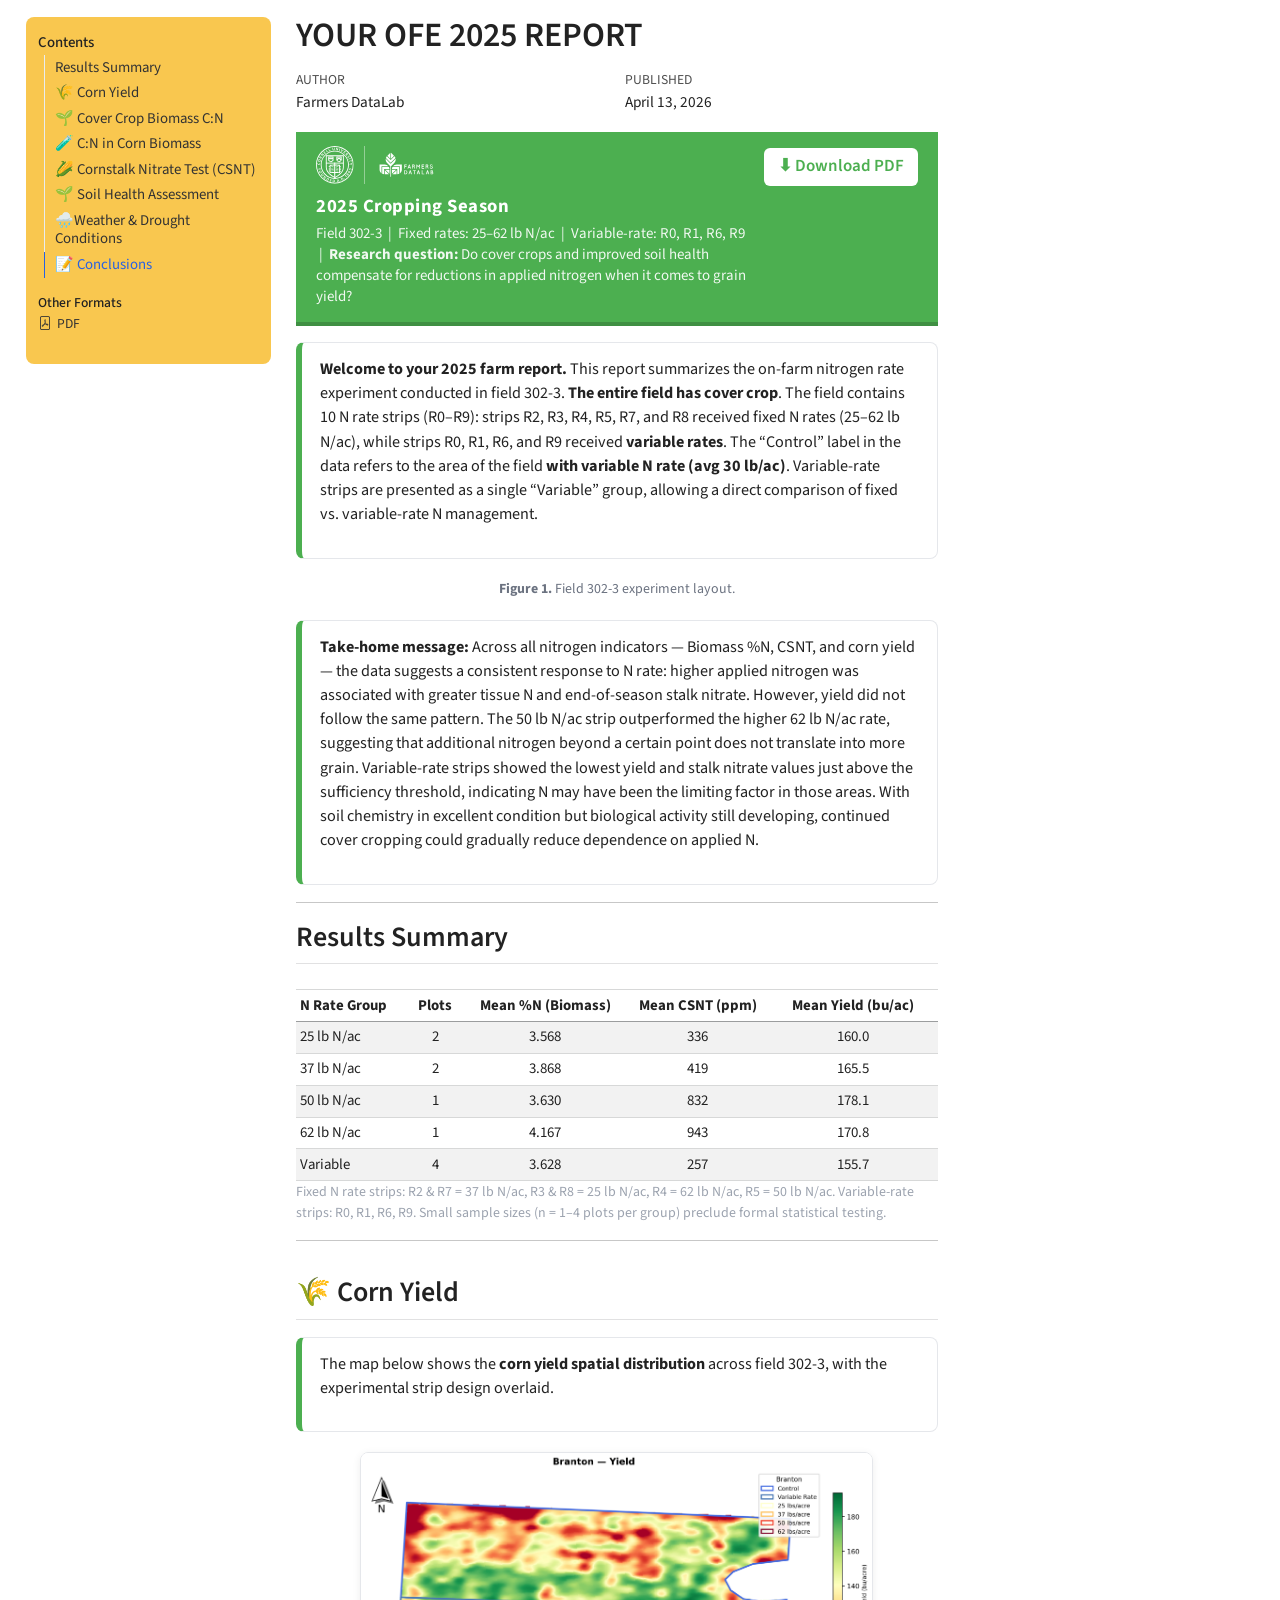
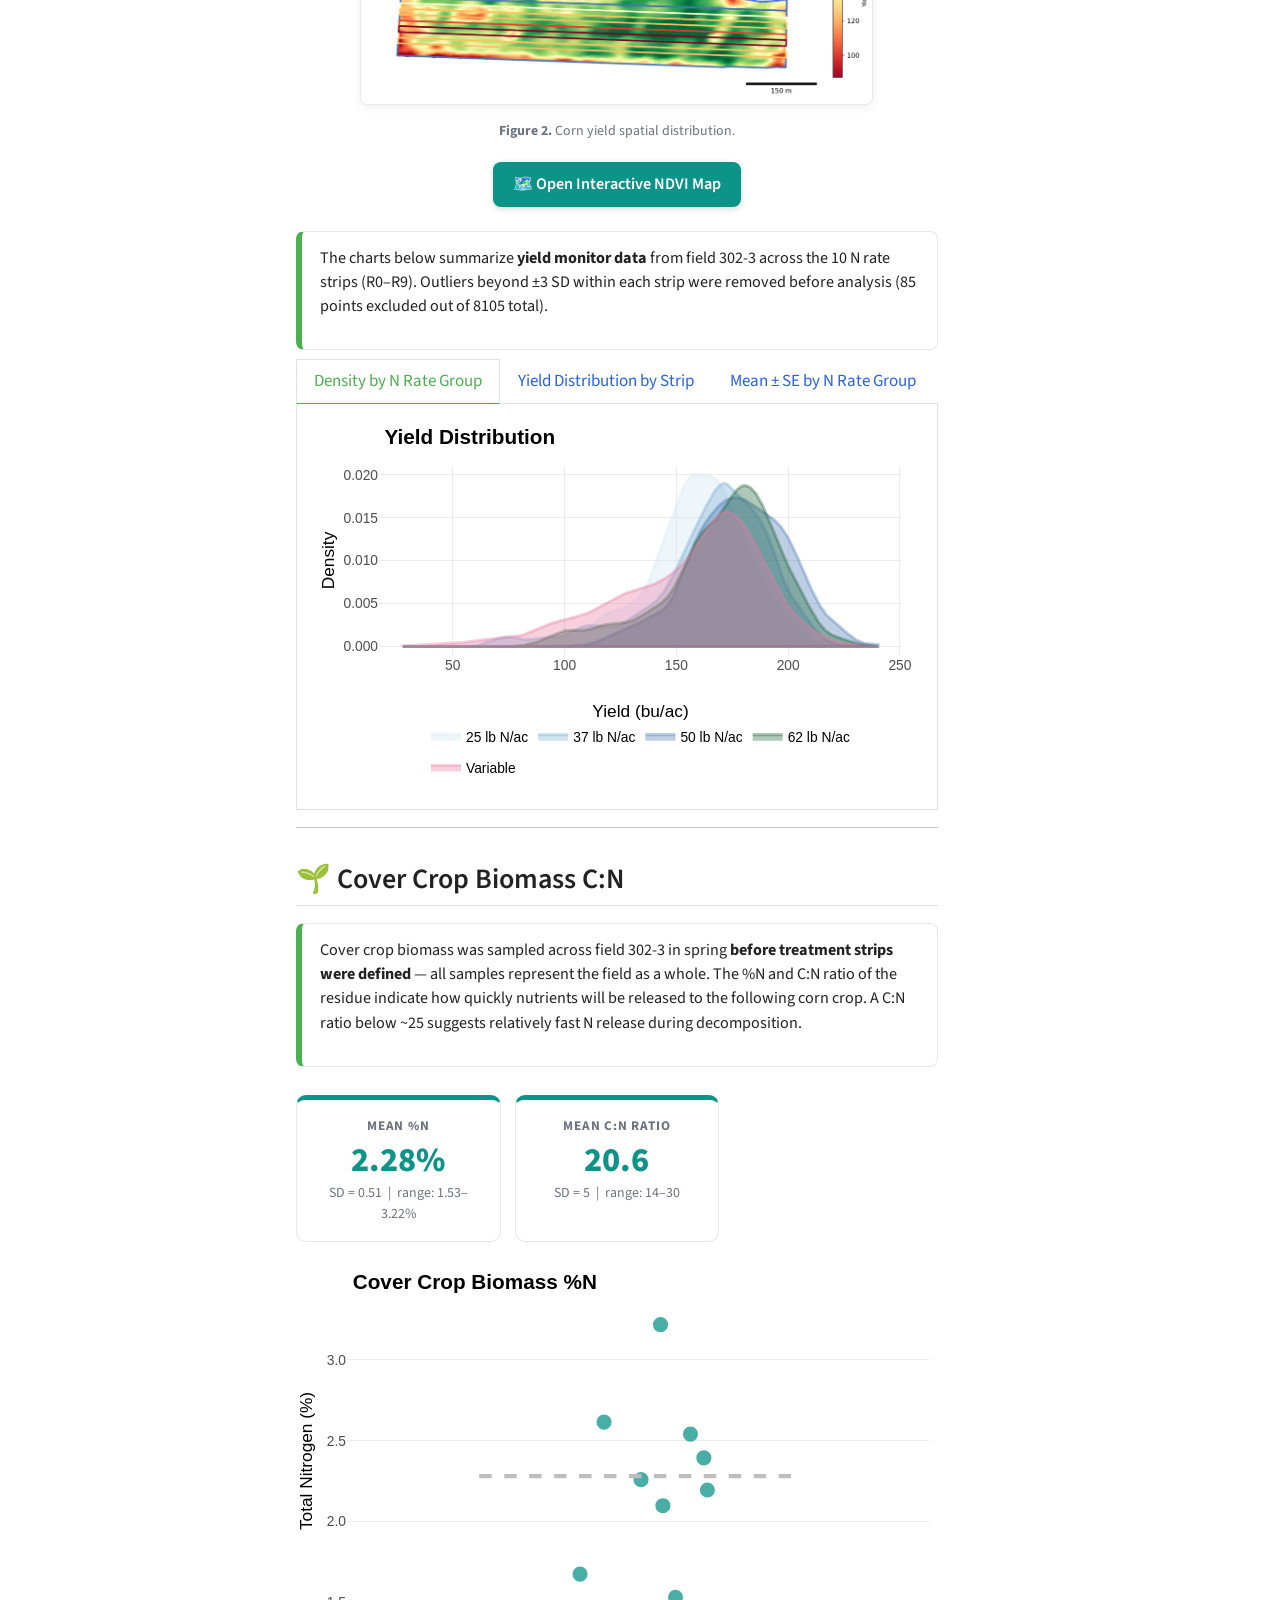
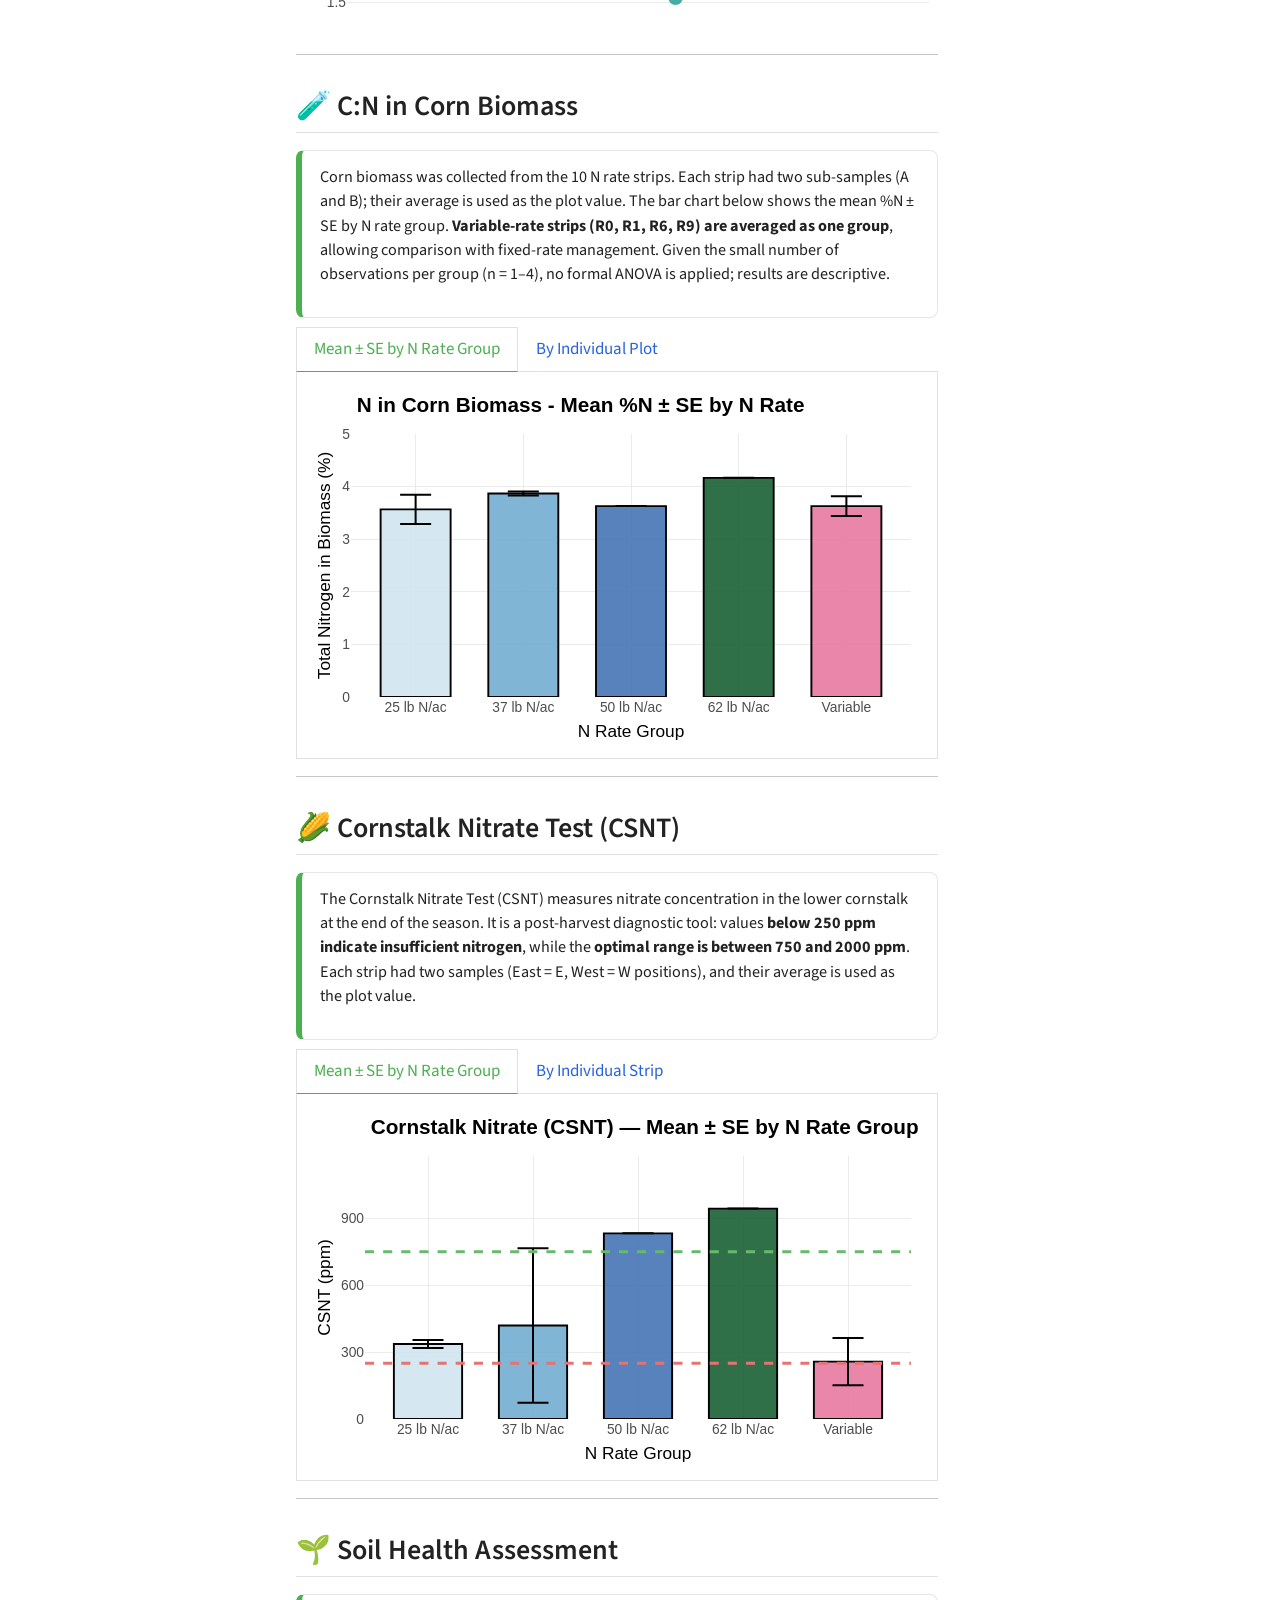
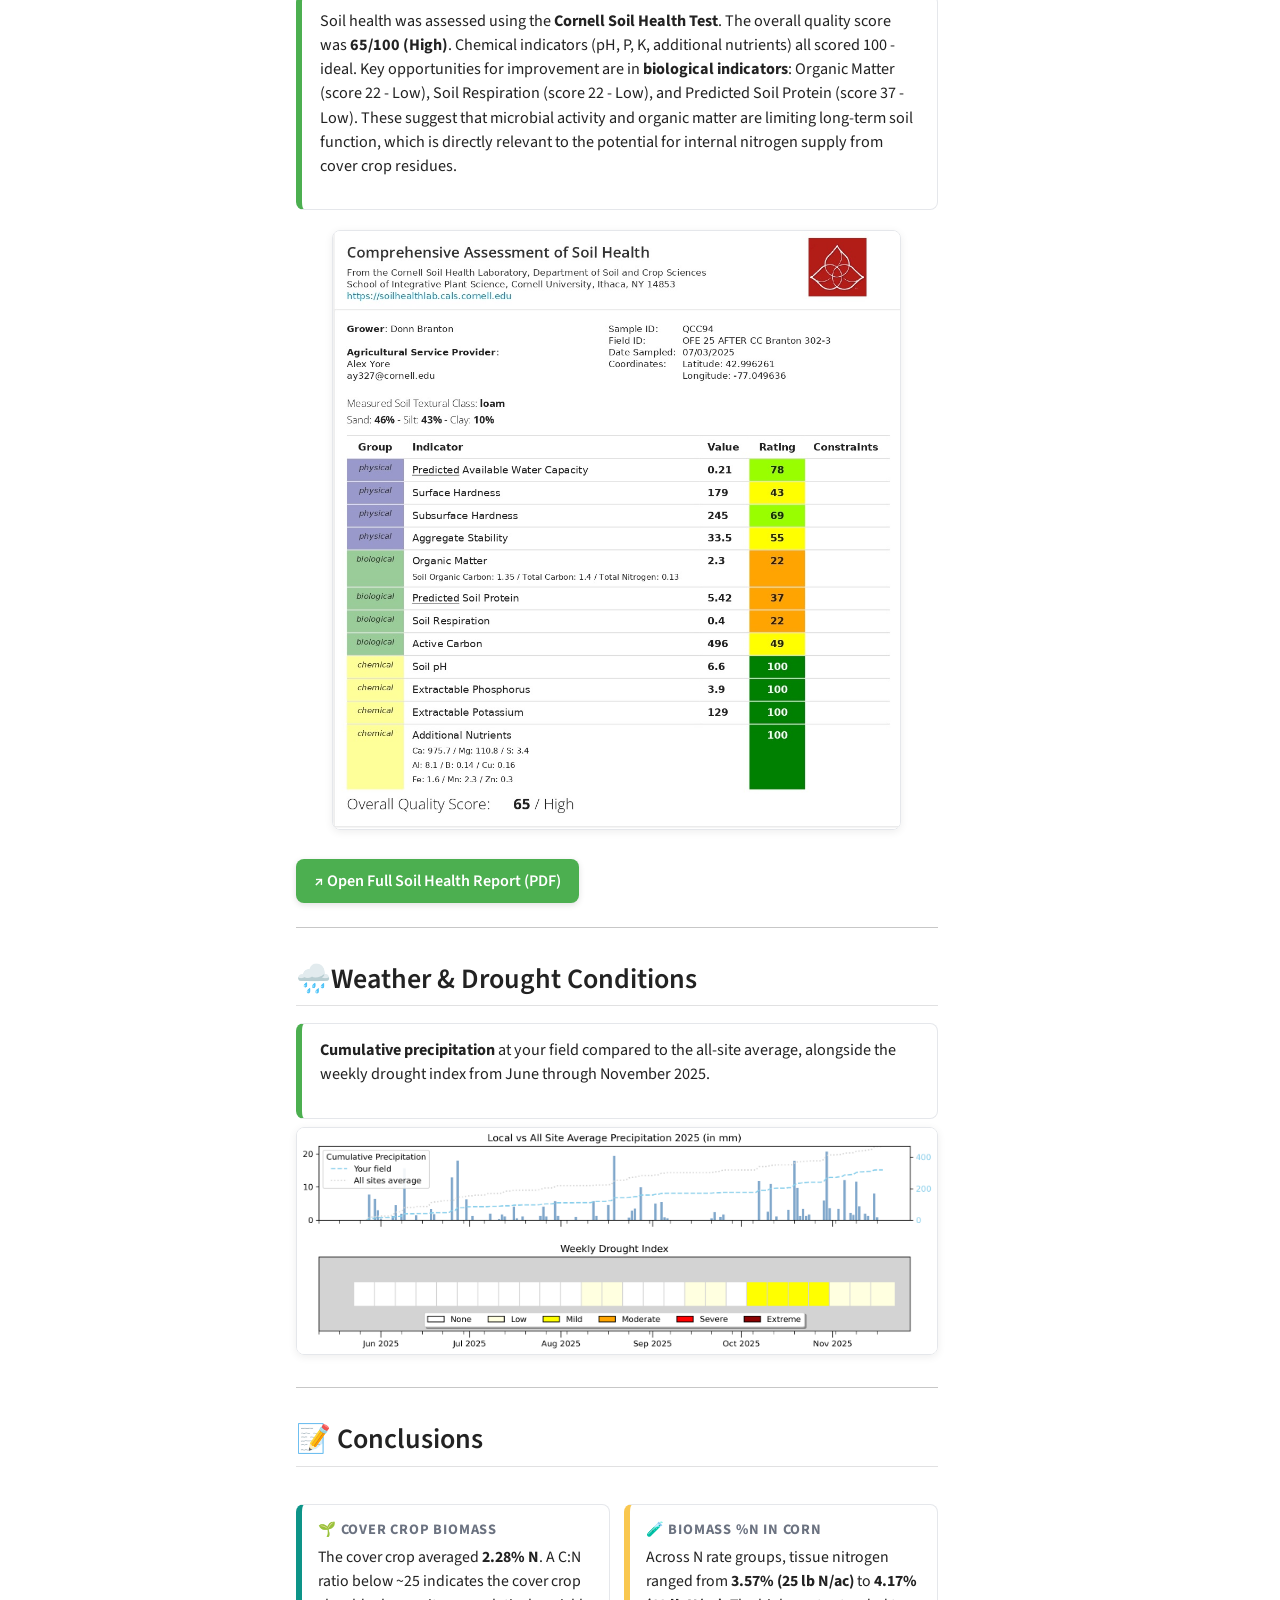
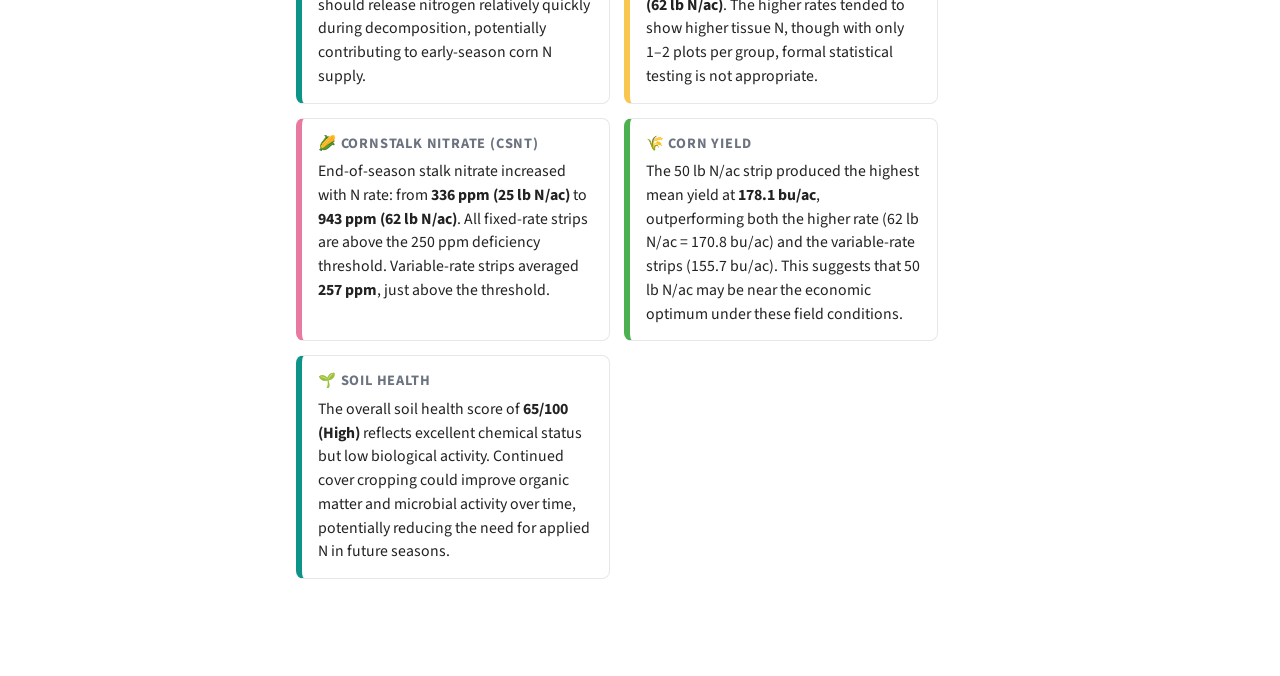
==== commit 0f6e375e: "c" ====
--- a/docs/branton/index.html
+++ b/docs/branton/index.html
@@ -7,7 +7,7 @@
 <meta name="viewport" content="width=device-width, initial-scale=1.0, user-scalable=yes">
 
 <meta name="author" content="Farmers DataLab">
-<meta name="dcterms.date" content="2026-04-10">
+<meta name="dcterms.date" content="2026-04-13">
 
 <title>YOUR OFE 2025 REPORT</title>
 <style>
@@ -107,7 +107,7 @@
     <div>
     <div class="quarto-title-meta-heading">Published</div>
     <div class="quarto-title-meta-contents">
-      <p class="date">April 10, 2026</p>
+      <p class="date">April 13, 2026</p>
     </div>
   </div>
   
@@ -135,9 +135,10 @@
     <div class="lab-topbar__right">
       <a class="btn btn-download" href="index.pdf" title="Download PDF version" target="_blank" rel="noopener noreferrer">
   ⬇ Download PDF
-    </a></div><a class="btn btn-download" href="index.pdf" title="Download PDF version" target="_blank" rel="noopener noreferrer">
-  </a></div><a class="btn btn-download" href="index.pdf" title="Download PDF version" target="_blank" rel="noopener noreferrer">
-</a></div><a class="btn btn-download" href="index.pdf" title="Download PDF version" target="_blank" rel="noopener noreferrer">
+      </a>  
+    </div>
+  </div>
+</div>
 <div class="page-intro">
 <p><strong>Welcome to your 2025 farm report.</strong> This report summarizes the on-farm nitrogen rate experiment conducted in field 302-3. <strong>The entire field has cover crop</strong>. The field contains 10 N rate strips (R0–R9): strips R2, R3, R4, R5, R7, and R8 received fixed N rates (25–62 lb N/ac), while strips R0, R1, R6, and R9 received <strong>variable rates</strong>. The “Control” label in the data refers to the area of the field <strong>with variable N rate (avg 30 lb/ac)</strong>. Variable-rate strips are presented as a single “Variable” group, allowing a direct comparison of fixed vs.&nbsp;variable-rate N management.</p>
 </div>
@@ -218,7 +219,7 @@
 </div>
 <hr>
 </section>
-</a><section id="yield" class="level2"><a class="btn btn-download" href="index.pdf" title="Download PDF version" target="_blank" rel="noopener noreferrer">
+<section id="yield" class="level2">
 <h2 class="anchored" data-anchor-id="yield">🌾 Corn Yield</h2>
 <div class="page-intro">
 <p>The map below shows the <strong>corn yield spatial distribution</strong> across field 302-3, with the experimental strip design overlaid.</p>
@@ -232,8 +233,8 @@
 </figure>
 
 
-</a><div style="margin: 16px 0 24px; text-align: center;"><a class="btn btn-download" href="index.pdf" title="Download PDF version" target="_blank" rel="noopener noreferrer">
-  </a><a href="https://farmersdatalab.github.io/8a7d2e11-5c39-4f0f-9c3a-2d6b7e1a4f90/" target="_blank" rel="noopener noreferrer" style="display: inline-flex; align-items: center; gap: 8px;
+<div style="margin: 16px 0 24px; text-align: center;">
+  <a href="https://farmersdatalab.github.io/8a7d2e11-5c39-4f0f-9c3a-2d6b7e1a4f90/" target="_blank" rel="noopener noreferrer" style="display: inline-flex; align-items: center; gap: 8px;
             background: #0d9488; color: #fff; font-weight: 600;
             padding: 10px 20px; border-radius: 8px; text-decoration: none;
             font-size: 0.95rem; box-shadow: 0 2px 6px rgba(0,0,0,0.15);
@@ -250,24 +251,24 @@
 <div id="tabset-1-1" class="tab-pane active" role="tabpanel" aria-labelledby="tabset-1-1-tab">
 <div class="cell">
 <div class="cell-output-display">
-<div class="plotly html-widget html-fill-item" id="htmlwidget-b6afe8eb2bf4a6a061df" style="width:100%;height:371px;"></div>
-<script type="application/json" data-for="htmlwidget-b6afe8eb2bf4a6a061df">{"x":{"data":[{"x":[27.626799999999999,28.042975538160469,28.459151076320939,28.875326614481409,29.291502152641879,29.707677690802349,30.123853228962815,30.540028767123289,30.956204305283755,31.372379843444225,31.788555381604695,32.204730919765169,32.620906457925635,33.037081996086101,33.453257534246575,33.869433072407041,34.285608610567515,34.701784148727981,35.117959686888454,35.534135225048921,35.950310763209394,36.366486301369861,36.782661839530334,37.198837377690801,37.615012915851267,38.03118845401174,38.447363992172214,38.86353953033268,39.279715068493147,39.69589060665362,40.112066144814086,40.52824168297456,40.944417221135026,41.3605927592955,41.776768297455966,42.19294383561644,42.609119373776906,43.02529491193738,43.441470450097846,43.857645988258312,44.273821526418786,44.689997064579259,45.106172602739726,45.522348140900192,45.938523679060665,46.354699217221132,46.770874755381598,47.187050293542072,47.603225831702545,48.019401369863012,48.435576908023478,48.851752446183951,49.267927984344425,49.684103522504891,50.100279060665358,50.516454598825831,50.932630136986305,51.348805675146771,51.764981213307237,52.181156751467711,52.597332289628177,53.013507827788644,53.429683365949117,53.845858904109591,54.262034442270057,54.678209980430523,55.094385518590997,55.51056105675147,55.926736594911937,56.342912133072403,56.759087671232876,57.175263209393343,57.591438747553809,58.007614285714283,58.423789823874756,58.839965362035223,59.256140900195689,59.672316438356162,60.088491976516636,60.504667514677095,60.920843052837569,61.337018590998042,61.753194129158516,62.169369667318975,62.585545205479448,63.001720743639922,63.417896281800395,63.834071819960855,64.250247358121328,64.666422896281802,65.082598434442261,65.498773972602734,65.914949510763208,66.331125048923681,66.74730058708414,67.163476125244614,67.579651663405087,67.995827201565561,68.41200273972602,68.828178277886494,69.244353816046967,69.660529354207441,70.0767048923679,70.492880430528373,70.909055968688847,71.325231506849306,71.74140704500978,72.157582583170253,72.573758121330727,72.989933659491186,73.406109197651659,73.822284735812133,74.238460273972606,74.654635812133066,75.070811350293539,75.486986888454013,75.903162426614472,76.319337964774945,76.735513502935419,77.151689041095892,77.567864579256351,77.984040117416825,78.400215655577298,78.816391193737772,79.232566731898231,79.648742270058705,80.064917808219178,80.481093346379652,80.897268884540111,81.313444422700584,81.729619960861058,82.145795499021517,82.561971037181991,82.978146575342464,83.394322113502938,83.810497651663397,84.22667318982387,84.642848727984344,85.059024266144817,85.475199804305277,85.89137534246575,86.307550880626223,86.723726418786683,87.139901956947156,87.55607749510763,87.972253033268103,88.388428571428562,88.804604109589036,89.220779647749509,89.636955185909983,90.053130724070442,90.469306262230916,90.885481800391389,91.301657338551863,91.717832876712322,92.134008414872795,92.550183953033269,92.966359491193742,93.382535029354202,93.798710567514675,94.214886105675149,94.631061643835622,95.047237181996081,95.463412720156555,95.879588258317028,96.295763796477502,96.711939334637961,97.128114872798434,97.544290410958908,97.960465949119367,98.376641487279841,98.792817025440314,99.208992563600788,99.625168101761247,100.04134363992172,100.45751917808219,100.87369471624267,101.28987025440313,101.7060457925636,102.12222133072407,102.53839686888453,102.95457240704501,103.37074794520548,103.78692348336595,104.20309902152641,104.61927455968689,105.03545009784736,105.45162563600783,105.86780117416829,106.28397671232877,106.70015225048924,107.11632778864971,107.53250332681017,107.94867886497065,108.36485440313112,108.78102994129158,109.19720547945205,109.61338101761253,110.029556555773,110.44573209393346,110.86190763209393,111.2780831702544,111.69425870841488,112.11043424657534,112.52660978473581,112.94278532289628,113.35896086105674,113.77513639921722,114.19131193737769,114.60748747553816,115.02366301369862,115.4398385518591,115.85601409001957,116.27218962818004,116.6883651663405,117.10454070450098,117.52071624266145,117.93689178082192,118.35306731898238,118.76924285714286,119.18541839530333,119.60159393346379,120.01776947162426,120.43394500978474,120.85012054794521,121.26629608610567,121.68247162426614,122.09864716242662,122.51482270058709,122.93099823874755,123.34717377690802,123.7633493150685,124.17952485322895,124.59570039138943,125.0118759295499,125.42805146771038,125.84422700587083,126.26040254403131,126.67657808219178,127.09275362035225,127.50892915851271,127.92510469667319,128.34128023483365,128.75745577299412,129.17363131115459,129.58980684931507,130.00598238747554,130.42215792563599,130.83833346379646,131.25450900195693,131.67068454011741,132.08686007827788,132.50303561643835,132.91921115459883,133.3353866927593,133.75156223091975,134.16773776908022,134.58391330724069,135.00008884540117,135.41626438356164,135.83243992172211,136.24861545988259,136.66479099804303,137.0809665362035,137.49714207436398,137.91331761252445,138.32949315068493,138.7456686888454,139.16184422700587,139.57801976516632,139.99419530332679,140.41037084148726,140.82654637964774,141.24272191780821,141.65889745596868,142.07507299412916,142.49124853228963,142.90742407045008,143.32359960861055,143.73977514677102,144.1559506849315,144.57212622309197,144.98830176125244,145.40447729941292,145.82065283757336,146.23682837573384,146.65300391389431,147.06917945205478,147.48535499021526,147.90153052837573,148.3177060665362,148.73388160469668,149.15005714285712,149.5662326810176,149.98240821917807,150.39858375733854,150.81475929549902,151.23093483365949,151.64711037181996,152.06328590998041,152.47946144814088,152.89563698630135,153.31181252446183,153.7279880626223,154.14416360078278,154.56033913894325,154.97651467710372,155.39269021526417,155.80886575342464,156.22504129158511,156.64121682974559,157.05739236790606,157.47356790606653,157.88974344422701,158.30591898238748,158.72209452054796,159.1382700587084,159.55444559686887,159.97062113502935,160.38679667318982,160.80297221135029,161.21914774951077,161.63532328767124,162.05149882583169,162.46767436399216,162.88384990215263,163.30002544031311,163.71620097847358,164.13237651663405,164.54855205479453,164.964727592955,165.38090313111545,165.79707866927592,166.21325420743639,166.62942974559687,167.04560528375734,167.46178082191781,167.87795636007829,168.29413189823873,168.71030743639921,169.12648297455968,169.54265851272015,169.95883405088063,170.3750095890411,170.79118512720157,171.20736066536205,171.62353620352249,172.03971174168296,172.45588727984344,172.87206281800391,173.28823835616438,173.70441389432486,174.12058943248533,174.53676497064578,174.95294050880625,175.36911604696672,175.7852915851272,176.20146712328767,176.61764266144814,177.03381819960862,177.44999373776906,177.86616927592954,178.28234481409001,178.69852035225048,179.11469589041096,179.53087142857143,179.9470469667319,180.36322250489238,180.77939804305282,181.1955735812133,181.61174911937377,182.02792465753424,182.44410019569472,182.86027573385519,183.27645127201566,183.69262681017611,184.10880234833658,184.52497788649706,184.94115342465753,185.357328962818,185.77350450097848,186.18968003913895,186.60585557729942,187.02203111545987,187.43820665362034,187.85438219178081,188.27055772994129,188.68673326810176,189.10290880626223,189.51908434442271,189.93525988258315,190.35143542074363,190.7676109589041,191.18378649706457,191.59996203522505,192.01613757338552,192.43231311154599,192.84848864970644,193.26466418786691,193.68083972602739,194.09701526418786,194.51319080234833,194.92936634050881,195.34554187866928,195.76171741682975,196.1778929549902,196.59406849315067,197.01024403131115,197.42641956947162,197.84259510763209,198.25877064579257,198.67494618395304,199.09112172211348,199.50729726027396,199.92347279843443,200.33964833659491,200.75582387475538,201.17199941291585,201.58817495107633,202.0043504892368,202.42052602739724,202.83670156555772,203.25287710371819,203.66905264187866,204.08522818003914,204.50140371819961,204.91757925636009,205.33375479452053,205.749930332681,206.16610587084148,206.58228140900195,206.99845694716242,207.4146324853229,207.83080802348337,208.24698356164384,208.66315909980429,209.07933463796476,209.49551017612524,209.91168571428571,210.32786125244618,210.74403679060666,211.16021232876713,211.57638786692758,211.99256340508805,212.40873894324852,212.824914481409,213.24109001956947,213.65726555772994,214.07344109589042,214.48961663405086,214.90579217221133,215.32196771037181,215.73814324853228,216.15431878669276,216.57049432485323,216.9866698630137,217.40284540117418,217.81902093933462,218.23519647749509,218.65137201565557,219.06754755381604,219.48372309197651,219.89989863013699,220.31607416829746,220.73224970645791,221.14842524461838,221.56460078277885,221.98077632093933,222.3969518590998,222.81312739726027,223.22930293542075,223.64547847358122,224.06165401174167,224.47782954990214,224.89400508806261,225.31018062622309,225.72635616438356,226.14253170254403,226.55870724070451,226.97488277886495,227.39105831702543,227.8072338551859,228.22340939334637,228.63958493150685,229.05576046966732,229.47193600782779,229.88811154598827,230.30428708414871,230.72046262230919,231.13663816046966,231.55281369863013,231.96898923679061,232.38516477495108,232.80134031311155,233.217515851272,233.63369138943247,234.04986692759294,234.46604246575342,234.88221800391389,235.29839354207436,235.71456908023484,236.13074461839528,236.54692015655576,236.96309569471623,237.3792712328767,237.79544677103718,238.21162230919765,238.62779784735812,239.0439733855186,239.46014892367904,239.87632446183952,240.29249999999999,240.29249999999999,239.87632446183952,239.46014892367904,239.0439733855186,238.62779784735812,238.21162230919765,237.79544677103718,237.3792712328767,236.96309569471623,236.54692015655576,236.13074461839528,235.71456908023484,235.29839354207436,234.88221800391389,234.46604246575342,234.04986692759294,233.63369138943247,233.217515851272,232.80134031311155,232.38516477495108,231.96898923679061,231.55281369863013,231.13663816046966,230.72046262230919,230.30428708414871,229.88811154598827,229.47193600782779,229.05576046966732,228.63958493150685,228.22340939334637,227.8072338551859,227.39105831702543,226.97488277886495,226.55870724070451,226.14253170254403,225.72635616438356,225.31018062622309,224.89400508806261,224.47782954990214,224.06165401174167,223.64547847358122,223.22930293542075,222.81312739726027,222.3969518590998,221.98077632093933,221.56460078277885,221.14842524461838,220.73224970645791,220.31607416829746,219.89989863013699,219.48372309197651,219.06754755381604,218.65137201565557,218.23519647749509,217.81902093933462,217.40284540117418,216.9866698630137,216.57049432485323,216.15431878669276,215.73814324853228,215.32196771037181,214.90579217221133,214.48961663405086,214.07344109589042,213.65726555772994,213.24109001956947,212.824914481409,212.40873894324852,211.99256340508805,211.57638786692758,211.16021232876713,210.74403679060666,210.32786125244618,209.91168571428571,209.49551017612524,209.07933463796476,208.66315909980429,208.24698356164384,207.83080802348337,207.4146324853229,206.99845694716242,206.58228140900195,206.16610587084148,205.749930332681,205.33375479452053,204.91757925636009,204.50140371819961,204.08522818003914,203.66905264187866,203.25287710371819,202.83670156555772,202.42052602739724,202.0043504892368,201.58817495107633,201.17199941291585,200.75582387475538,200.33964833659491,199.92347279843443,199.50729726027396,199.09112172211348,198.67494618395304,198.25877064579257,197.84259510763209,197.42641956947162,197.01024403131115,196.59406849315067,196.1778929549902,195.76171741682975,195.34554187866928,194.92936634050881,194.51319080234833,194.09701526418786,193.68083972602739,193.26466418786691,192.84848864970644,192.43231311154599,192.01613757338552,191.59996203522505,191.18378649706457,190.7676109589041,190.35143542074363,189.93525988258315,189.51908434442271,189.10290880626223,188.68673326810176,188.27055772994129,187.85438219178081,187.43820665362034,187.02203111545987,186.60585557729942,186.18968003913895,185.77350450097848,185.357328962818,184.94115342465753,184.52497788649706,184.10880234833658,183.69262681017611,183.27645127201566,182.86027573385519,182.44410019569472,182.02792465753424,181.61174911937377,181.1955735812133,180.77939804305282,180.36322250489238,179.9470469667319,179.53087142857143,179.11469589041096,178.69852035225048,178.28234481409001,177.86616927592954,177.44999373776906,177.03381819960862,176.61764266144814,176.20146712328767,175.7852915851272,175.36911604696672,174.95294050880625,174.53676497064578,174.12058943248533,173.70441389432486,173.28823835616438,172.87206281800391,172.45588727984344,172.03971174168296,171.62353620352249,171.20736066536205,170.79118512720157,170.3750095890411,169.95883405088063,169.54265851272015,169.12648297455968,168.71030743639921,168.29413189823873,167.87795636007829,167.46178082191781,167.04560528375734,166.62942974559687,166.21325420743639,165.79707866927592,165.38090313111545,164.964727592955,164.54855205479453,164.13237651663405,163.71620097847358,163.30002544031311,162.88384990215263,162.46767436399216,162.05149882583169,161.63532328767124,161.21914774951077,160.80297221135029,160.38679667318982,159.97062113502935,159.55444559686887,159.1382700587084,158.72209452054796,158.30591898238748,157.88974344422701,157.47356790606653,157.05739236790606,156.64121682974559,156.22504129158511,155.80886575342464,155.39269021526417,154.97651467710372,154.56033913894325,154.14416360078278,153.7279880626223,153.31181252446183,152.89563698630135,152.47946144814088,152.06328590998041,151.64711037181996,151.23093483365949,150.81475929549902,150.39858375733854,149.98240821917807,149.5662326810176,149.15005714285712,148.73388160469668,148.3177060665362,147.90153052837573,147.48535499021526,147.06917945205478,146.65300391389431,146.23682837573384,145.82065283757336,145.40447729941292,144.98830176125244,144.57212622309197,144.1559506849315,143.73977514677102,143.32359960861055,142.90742407045008,142.49124853228963,142.07507299412916,141.65889745596868,141.24272191780821,140.82654637964774,140.41037084148726,139.99419530332679,139.57801976516632,139.16184422700587,138.7456686888454,138.32949315068493,137.91331761252445,137.49714207436398,137.0809665362035,136.66479099804303,136.24861545988259,135.83243992172211,135.41626438356164,135.00008884540117,134.58391330724069,134.16773776908022,133.75156223091975,133.3353866927593,132.91921115459883,132.50303561643835,132.08686007827788,131.67068454011741,131.25450900195693,130.83833346379646,130.42215792563599,130.00598238747554,129.58980684931507,129.17363131115459,128.75745577299412,128.34128023483365,127.92510469667319,127.50892915851271,127.09275362035225,126.67657808219178,126.26040254403131,125.84422700587083,125.42805146771038,125.0118759295499,124.59570039138943,124.17952485322895,123.7633493150685,123.34717377690802,122.93099823874755,122.51482270058709,122.09864716242662,121.68247162426614,121.26629608610567,120.85012054794521,120.43394500978474,120.01776947162426,119.60159393346379,119.18541839530333,118.76924285714286,118.35306731898238,117.93689178082192,117.52071624266145,117.10454070450098,116.6883651663405,116.27218962818004,115.85601409001957,115.4398385518591,115.02366301369862,114.60748747553816,114.19131193737769,113.77513639921722,113.35896086105674,112.94278532289628,112.52660978473581,112.11043424657534,111.69425870841488,111.2780831702544,110.86190763209393,110.44573209393346,110.029556555773,109.61338101761253,109.19720547945205,108.78102994129158,108.36485440313112,107.94867886497065,107.53250332681017,107.11632778864971,106.70015225048924,106.28397671232877,105.86780117416829,105.45162563600783,105.03545009784736,104.61927455968689,104.20309902152641,103.78692348336595,103.37074794520548,102.95457240704501,102.53839686888453,102.12222133072407,101.7060457925636,101.28987025440313,100.87369471624267,100.45751917808219,100.04134363992172,99.625168101761247,99.208992563600788,98.792817025440314,98.376641487279841,97.960465949119367,97.544290410958908,97.128114872798434,96.711939334637961,96.295763796477502,95.879588258317028,95.463412720156555,95.047237181996081,94.631061643835622,94.214886105675149,93.798710567514675,93.382535029354202,92.966359491193742,92.550183953033269,92.134008414872795,91.717832876712322,91.301657338551863,90.885481800391389,90.469306262230916,90.053130724070442,89.636955185909983,89.220779647749509,88.804604109589036,88.388428571428562,87.972253033268103,87.55607749510763,87.139901956947156,86.723726418786683,86.307550880626223,85.89137534246575,85.475199804305277,85.059024266144817,84.642848727984344,84.22667318982387,83.810497651663397,83.394322113502938,82.978146575342464,82.561971037181991,82.145795499021517,81.729619960861058,81.313444422700584,80.897268884540111,80.481093346379652,80.064917808219178,79.648742270058705,79.232566731898231,78.816391193737772,78.400215655577298,77.984040117416825,77.567864579256351,77.151689041095892,76.735513502935419,76.319337964774945,75.903162426614472,75.486986888454013,75.070811350293539,74.654635812133066,74.238460273972606,73.822284735812133,73.406109197651659,72.989933659491186,72.573758121330727,72.157582583170253,71.74140704500978,71.325231506849306,70.909055968688847,70.492880430528373,70.0767048923679,69.660529354207441,69.244353816046967,68.828178277886494,68.41200273972602,67.995827201565561,67.579651663405087,67.163476125244614,66.74730058708414,66.331125048923681,65.914949510763208,65.498773972602734,65.082598434442261,64.666422896281802,64.250247358121328,63.834071819960855,63.417896281800395,63.001720743639922,62.585545205479448,62.169369667318975,61.753194129158516,61.337018590998042,60.920843052837569,60.504667514677095,60.088491976516636,59.672316438356162,59.256140900195689,58.839965362035223,58.423789823874756,58.007614285714283,57.591438747553809,57.175263209393343,56.759087671232876,56.342912133072403,55.926736594911937,55.51056105675147,55.094385518590997,54.678209980430523,54.262034442270057,53.845858904109591,53.429683365949117,53.013507827788644,52.597332289628177,52.181156751467711,51.764981213307237,51.348805675146771,50.932630136986305,50.516454598825831,50.100279060665358,49.684103522504891,49.267927984344425,48.851752446183951,48.435576908023478,48.019401369863012,47.603225831702545,47.187050293542072,46.770874755381598,46.354699217221132,45.938523679060665,45.522348140900192,45.106172602739726,44.689997064579259,44.273821526418786,43.857645988258312,43.441470450097846,43.02529491193738,42.609119373776906,42.19294383561644,41.776768297455966,41.3605927592955,40.944417221135026,40.52824168297456,40.112066144814086,39.69589060665362,39.279715068493147,38.86353953033268,38.447363992172214,38.03118845401174,37.615012915851267,37.198837377690801,36.782661839530334,36.366486301369861,35.950310763209394,35.534135225048921,35.117959686888454,34.701784148727981,34.285608610567515,33.869433072407041,33.453257534246575,33.037081996086101,32.620906457925635,32.204730919765169,31.788555381604695,31.372379843444225,30.956204305283755,30.540028767123289,30.123853228962815,29.707677690802349,29.291502152641879,28.875326614481409,28.459151076320939,28.042975538160469,27.626799999999999,27.626799999999999],"y":[0,0,0,0,0,0,0,0,0,0,0,0,0,0,0,0,0,0,0,0,0,0,0,0,0,0,0,0,0,0,0,0,0,0,0,0,0,0,0,0,0,0,0,0,0,0,0,0,0,0,0,0,0,0,0,0,0,0,0,0,0,0,0,0,0,0,0,0,0,0,0,0,0,0,0,0,0,0,0,0,0,0,0,0,0,0,0,0,0,0,0,0,0,0,0,0,0,0,0,0,0,0,0,0,0,0,0,0,0,0,0,0,0,0,0,0,0,0,0,0,0,0,0,0,0,0,0,0,0,0,0,0,0,0,0,0,0,0,0,0,0,0,0,0,0,0,0,0,0,0,0,0,0,0,0,0,0,0,0,0,0,0,0,0,0,0,0,0,0,0,0,0,0,0,0,0,0,0,0,0,0,0,0,0,0,0,0,0,0,0,0,0,0,0,0,0,0,0,0,0,0,0,0,0,0,0,0,0,0,0,0,0,0,0,0,0,0,0,0,0,0,0,0,0,0,0,0,0,0,0,0,0,0,0,0,0,0,0,0,0,0,0,0,0,0,0,0,0,0,0,0,0,0,0,0,0,0,0,0,0,0,0,0,0,0,0,0,0,0,0,0,0,0,0,0,0,0,0,0,0,0,0,0,0,0,0,0,0,0,0,0,0,0,0,0,0,0,0,0,0,0,0,0,0,0,0,0,0,0,0,0,0,0,0,0,0,0,0,0,0,0,0,0,0,0,0,0,0,0,0,0,0,0,0,0,0,0,0,0,0,0,0,0,0,0,0,0,0,0,0,0,0,0,0,0,0,0,0,0,0,0,0,0,0,0,0,0,0,0,0,0,0,0,0,0,0,0,0,0,0,0,0,0,0,0,0,0,0,0,0,0,0,0,0,0,0,0,0,0,0,0,0,0,0,0,0,0,0,0,0,0,0,0,0,0,0,0,0,0,0,0,0,0,0,0,0,0,0,0,0,0,0,0,0,0,0,0,0,0,0,0,0,0,0,0,0,0,0,0,0,0,0,0,0,0,0,0,0,0,0,0,0,0,0,0,0,0,0,0,0,0,0,0,0,0,0,0,0,0,0,0,0,0,0,0,0,0,0,0,0,0,0,0,0,0,0,0,0,0,0,0,0,0,0,0,0,0,0,0,0,0,0,5.8896449529757588e-13,1.1162784732165145e-12,2.0748484565205207e-12,3.7792314171444372e-12,6.7393550318054936e-12,1.215455344726572e-11,2.2177238126163852e-11,3.9790408034769712e-11,7.0189029963983252e-11,1.2169955291853082e-10,2.0736580990463624e-10,3.4713841914392565e-10,5.7077196870489135e-10,9.6185078203169135e-10,1.6014007121742177e-09,2.6251466314817893e-09,4.2372283058384957e-09,6.7345412502156714e-09,1.054064611790171e-08,1.6248372731263535e-08,2.4918044042802278e-08,3.8474342659645947e-08,5.8561709567129648e-08,8.7885306766481498e-08,1.3006720619793842e-07,1.8987746741364385e-07,2.734991071982795e-07,3.8882774367981878e-07,5.5350057469912738e-07,7.8209931317654564e-07,1.0908327780900128e-06,1.5022056943014246e-06,2.0431987782523305e-06,2.7456741324515681e-06,3.6467233805060436e-06,4.794496135656296e-06,6.2938519609024943e-06,8.1642115143481421e-06,1.0468343664398048e-05,1.3272628263563428e-05,1.6645854788839219e-05,2.0657801981369506e-05,2.5377613647977038e-05,3.0947334176274015e-05,3.7446106328628892e-05,4.4850658572889669e-05,5.3196946790827695e-05,6.2508848493845001e-05,7.2797625603728097e-05,8.4061969834402518e-05,9.6288681086687737e-05,0.00010959573657766466,0.00012381444531444377,0.00013889525646668458,0.00015481497350687063,0.00017156395711549082,0.00018915185555499193,0.00020761321286957981,0.00022706728923981806,0.00024774428568377475,0.00026969569850961422,0.00029313405936771486,0.00031830886279963447,0.0003455019831838243,0.00037502160402958049,0.00040719473239947564,0.00044277175115488016,0.00048198348994778716,0.00052494928975090657,0.00057192633529008113,0.00062312430613956408,0.00067869768326013317,0.000738739579597758,0.0008033306621596691,0.00087307815610117366,0.00094707447820152483,0.0010251032636948284,0.0011069008147525082,0.0011921660612568374,0.0012805714877574474,0.0013717748625118728,0.0014655985230072948,0.0015616488266611795,0.0016594205166689455,0.0017586920261340733,0.0018593012353020117,0.0019611525427801601,0.0020642222621678496,0.0021685622210154947,0.002274565103160809,0.0023823448548554874,0.0024921813603660404,0.0026044364988504964,0.002719500845529551,0.0028377761117744415,0.0029596559777871618,0.0030856961893859177,0.0032166499668360897,0.0033521381423195526,0.003492203608191588,0.0036367672161510961,0.0037856239295532995,0.0039384439773752474,0.0040947791475948051,0.0042543103059618018,0.0044160407542023919,0.0045790817486180664,0.004742744527346558,0.0049063892911229891,0.0050694568393429892,0.0052314978850849661,0.0053921907632478996,0.0055511632670936983,0.0057088132228871801,0.0058654812104265205,0.0060216672412656807,0.0061780111161451124,0.006335268402516892,0.0064942825946150817,0.0066562460261336918,0.0068224489377228343,0.0069934611278397573,0.007170046540034886,0.0073528598296188031,0.0075424280664918089,0.0077391368901303763,0.0079432212392071336,0.00815582068909744,0.0083759120478385345,0.0086029372510002151,0.0088364677932009864,0.0090759832293734778,0.0093208906816225554,0.0095705449445831342,0.0098243900589358793,0.010081894516177465,0.010341839807869511,0.010603621418573078,0.010866692663246963,0.011130574270264653,0.011394862061916465,0.011659232718132771,0.011923413869162167,0.012187260155140937,0.012450777924843517,0.012714031084923527,0.012977142650572726,0.013240282314149882,0.013503652207480711,0.013767470944964801,0.014032116080912076,0.014297661142644238,0.014564189450196283,0.014831697869731882,0.015100081422643411,0.015369120691538216,0.01563847199756975,0.01590758974351587,0.0161755797908066,0.016441631690425132,0.016704807069594253,0.016964080987309442,0.01721836162504899,0.017466511664047106,0.017707371027314425,0.017938386202389415,0.018159042657169878,0.018368668590829258,0.018566358552204655,0.018751323076142763,0.018922903629795158,0.019080585805751341,0.019223555604418633,0.019349979164930798,0.019462078818157522,0.019560163688498475,0.019644721687402861,0.019716414936726216,0.019776072119481215,0.019824677549067343,0.019862521704577009,0.01989152042625255,0.019913788951231394,0.019930701955112113,0.019943601038943028,0.019953751338241541,0.019962297356259588,0.019970218682872718,0.019978398353990699,0.019987234837497647,0.019996690672018886,0.020006409363340021,0.020015716687898432,0.020023632907348664,0.020028894281667754,0.020029573684519898,0.020023047870648843,0.020007885026579044,0.019982150457014909,0.019943964261645138,0.019891560895333935,0.019823344598932754,0.019737939757638649,0.019631670260491951,0.019505339138757235,0.0193595525709815,0.019194410059477949,0.019010309594482022,0.018807921995835822,0.018588159513132623,0.018351769308733244,0.018098519316737376,0.017832339311861754,0.017554703952071031,0.017267084888173655,0.016970926025673756,0.016667623438855805,0.016358509826963342,0.016044554396398521,0.015727317274073255,0.015408189636531547,0.015088112537710066,0.014767942876235566,0.014448451562226492,0.014130320582924495,0.013814138929439067,0.013500877556340732,0.013190555542817036,0.012883320962620624,0.012579242445626864,0.012278282878597026,0.011980309255037652,0.011685106485335543,0.011392514598673643,0.011102258826928639,0.010813739833610503,0.010526717457212455,0.010241039528812071,0.0099566664016284036,0.0096736916279621527,0.0093923582699377162,0.0091134421914432981,0.0088375966212138769,0.0085655465691302016,0.0082982413753952145,0.0080367174140174181,0.0077820670777758207,0.0075354052434154078,0.007298031297542194,0.0070726585361836599,0.0068586820600799597,0.0066567839712672154,0.0064674592944504146,0.0062909986341476926,0.0061274761833670661,0.005976743301847753,0.0058394569183468055,0.0057147382364517449,0.0056005740040394854,0.0054959232114013571,0.0053996550361597598,0.0053105902798846021,0.0052275445407711247,0.0051493723876925943,0.0050754306744254588,0.0050041693049660222,0.0049349245459091896,0.0048673110693694685,0.0048011535331754637,0.0047364786220014483,0.0046734981634727274,0.0046127219045888745,0.0045550079538743023,0.0045006520464715531,0.0044501704176149173,0.0044039848998909878,0.0043623807542794825,0.0043254710309642138,0.0042931683463086874,0.0042655821997850361,0.0042416360881113516,0.0042201949583839625,0.0042002168671730188,0.0041805557802363814,0.0041600085949212405,0.0041373643024467622,0.0041113958404369348,0.0040801421263538373,0.0040433627910358167,0.0040004804417981769,0.0039511317827614235,0.0038951667369347223,0.0038326395424207855,0.0037637923504898309,0.0036886032930179579,0.0036077560943767704,0.0035224710731169115,0.0034334212430638844,0.0033412620444324861,0.0032466074175551848,0.0031500111402045158,0.0030519537823070013,0.0029527363420767745,0.0028528524995321794,0.0027525499061133822,0.0026520229971889,0.0025514588433619609,0.0024510570036889224,0.0023510482341095396,0.0022517622591696788,0.0021537644916505053,0.0020574314011063536,0.0019632958849782572,0.0018719422767553698,0.0017839903772469184,0.0017000766816921587,0.0016208332570867483,0.0015475501998287024,0.0014806131803740282,0.0014200644614304888,0.001366166730755106,0.0013190530096001245,0.0012787197266875584,0.0012450235469465196,0.0012177203900156485,0.0011972171581634773,0.0011817965213252325,0.0011707440433368845,0.001163276192768498,0.0011585593783168845,0.0011557291150350627,0.0011539091010642534,0.0011521580374567069,0.001149374227512785,0.0011448060649150919,0.0011377832926050694,0.0011277204938481566,0.0011141255808698304,0.0010966067722362981,0.0010748780517080784,0.00104811722172011,0.0010168179078952485,0.00098125203995143751,0.00094165432469229984,0.00089835325200580843,0.00085176216447268281,0.00080236889031136058,0.00075066680731970001,0.00069727381784962352,0.00064314171989328915,0.00058890822692768917,0.00053519312267087671,0.0004825846339592469,0.0004316269760874466,0.000382809226894498,0.00033688077140347654,0.00029415289525474571,0.00025465311431055763,0.00021851360350934001,0.00018579333106968609,0.00015648324185216114,0.00013051264958514571,0.00010775784104107175,8.8532922457120806e-05,7.2039792686201122e-05,5.8037335517439854e-05,4.6276826651036389e-05,3.6508578542468669e-05,2.8487753283456947e-05,2.1979327265352229e-05,1.6835133423080205e-05,1.2837854159984778e-05,9.6817044593416509e-06,7.2183206678878511e-06,5.3185783606348042e-06,3.8715956569202291e-06,2.7834933744286148e-06,1.9759591932785543e-06,1.4058110849831307e-06,9.91741412850127e-07,6.9073120910880714e-07,4.7481546785421852e-07,3.2205392687649127e-07,2.1548583514419665e-07,1.4220272837789439e-07,9.3034666999455909e-08,6.1468994778231529e-08,4.0022567921179113e-08,2.5675586453204838e-08,1.6227374180740969e-08,1.0102951706216647e-08,6.1957146246424348e-09,3.7424646939720823e-09,2.2810093055128899e-09,1.3916166940588795e-09,8.3450501898625293e-10,4.9197550542167106e-10,2.8519707917363967e-10,1.6259580031790804e-10,9.118133535248251e-11,5.0303617341814911e-11,2.8824882051910683e-11,1.6206324519661746e-11,8.9311337330827722e-12,4.8278195065275367e-12,2.5614037190668226e-12,1.3344544623639793e-12,6.8298396558578188e-13,3.5297893008740266e-13,1.8700574994077076e-13,9.6668420540758231e-14,4.8844497427834409e-14,2.4156303169343077e-14,1.1705119711614266e-14,5.5621949213214064e-15,2.5921448057244909e-15,1.2722930352325182e-15,6.2006402091121582e-16,2.9268585546283168e-16,1.3411673947488739e-16,5.9908676486612407e-17,2.6347118327159887e-17,1.2338970927180315e-17,5.4647429558681601e-18,2.5500937983475338e-18,1.1260179184965507e-18,6.9536371409658031e-19,6.5052130349130266e-19,4.4008699313828145e-19,1.040983713330735e-19,5.22400195819559e-19,2.3989767645056627e-19,1.1681397850207009e-18,4.7048519572940575e-19,2.3190535021627992e-19,7.8346988308901553e-19,1.1242171111648104e-18,5.5921207242683474e-19,0,0,1.7793663810847037e-18,2.6517550964964519e-18,2.2951769638136395e-18,1.3535018992503355e-18,9.8469355981729592e-19,2.1299374006181749e-18,1.7532673747928513e-18,4.8128203144431425e-19,1.5718592117789066e-18,1.3140388026206528e-18,1.2118020959992757e-18,1.3661915159719292e-18,0,9.6366407976138213e-20,2.3563865629280412e-18,5.8776371005041787e-19,4.1806411122538523e-19,7.6137058564865861e-19,1.8554880648633965e-18,3.3079316349881809e-18,2.8695916832703904e-18,3.2462617090957251e-18,2.5119560825274552e-18,2.6985591537637542e-18,3.0752291795890851e-18,2.1564967336880587e-18,1.0807845051719342e-18,1.4326120398595618e-18,1.1265924101624051e-18,1.6915974489003974e-18,1.2128444643152399e-18,1.3751106704243378e-18,2.2195760057895922e-18,2.0229349962574367e-18,8.6736173798840355e-19,8.0449661272507582e-19,4.7045307839995783e-19,2.8364116781153064e-18,2.537228785182631e-18,2.2974718431460816e-18,2.2107333814654518e-18,2.4309510442418815e-18,2.9392212181362199e-18,2.7425522100131909e-18,1.400665243010479e-18,1.8368630318498744e-18,2.4021448780462826e-18,2.2790832358571212e-18,1.7256144825687859e-18,1.8729572792054746e-18,3.0983151919661812e-18,2.98835098452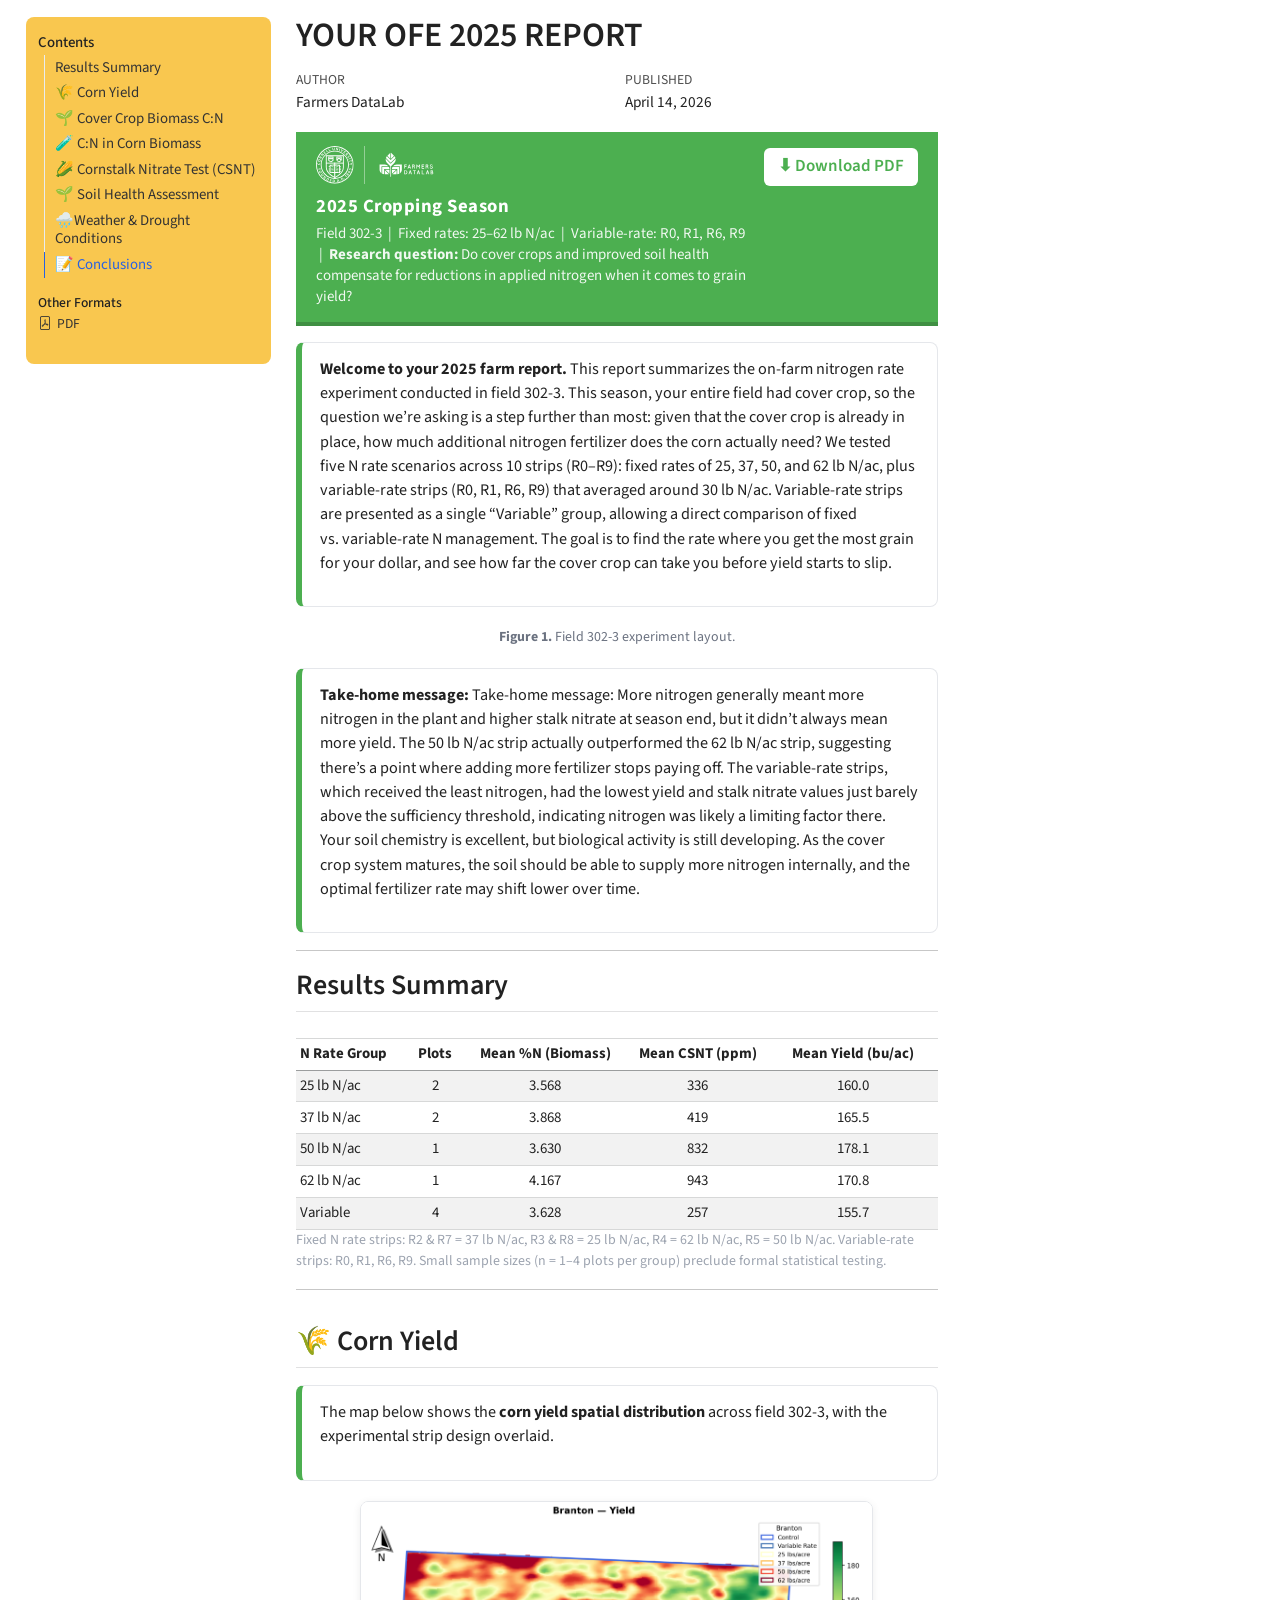
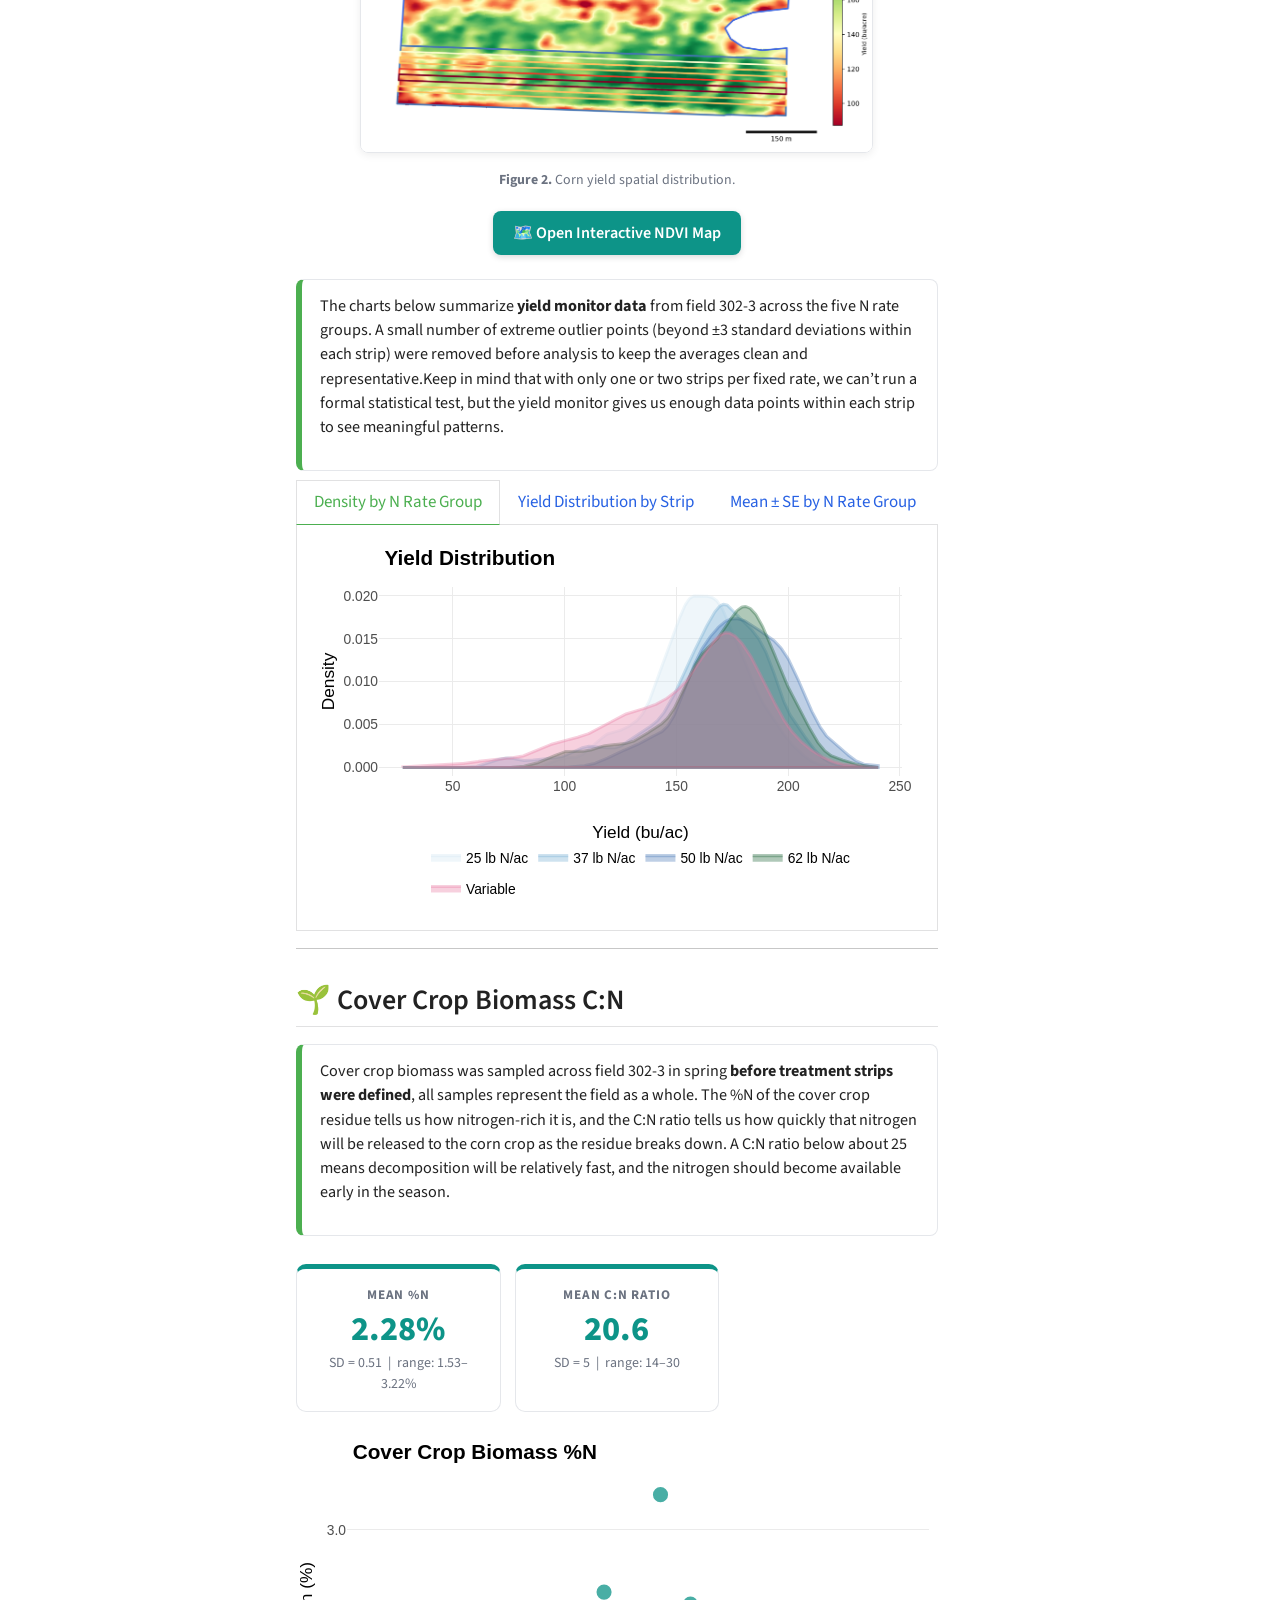
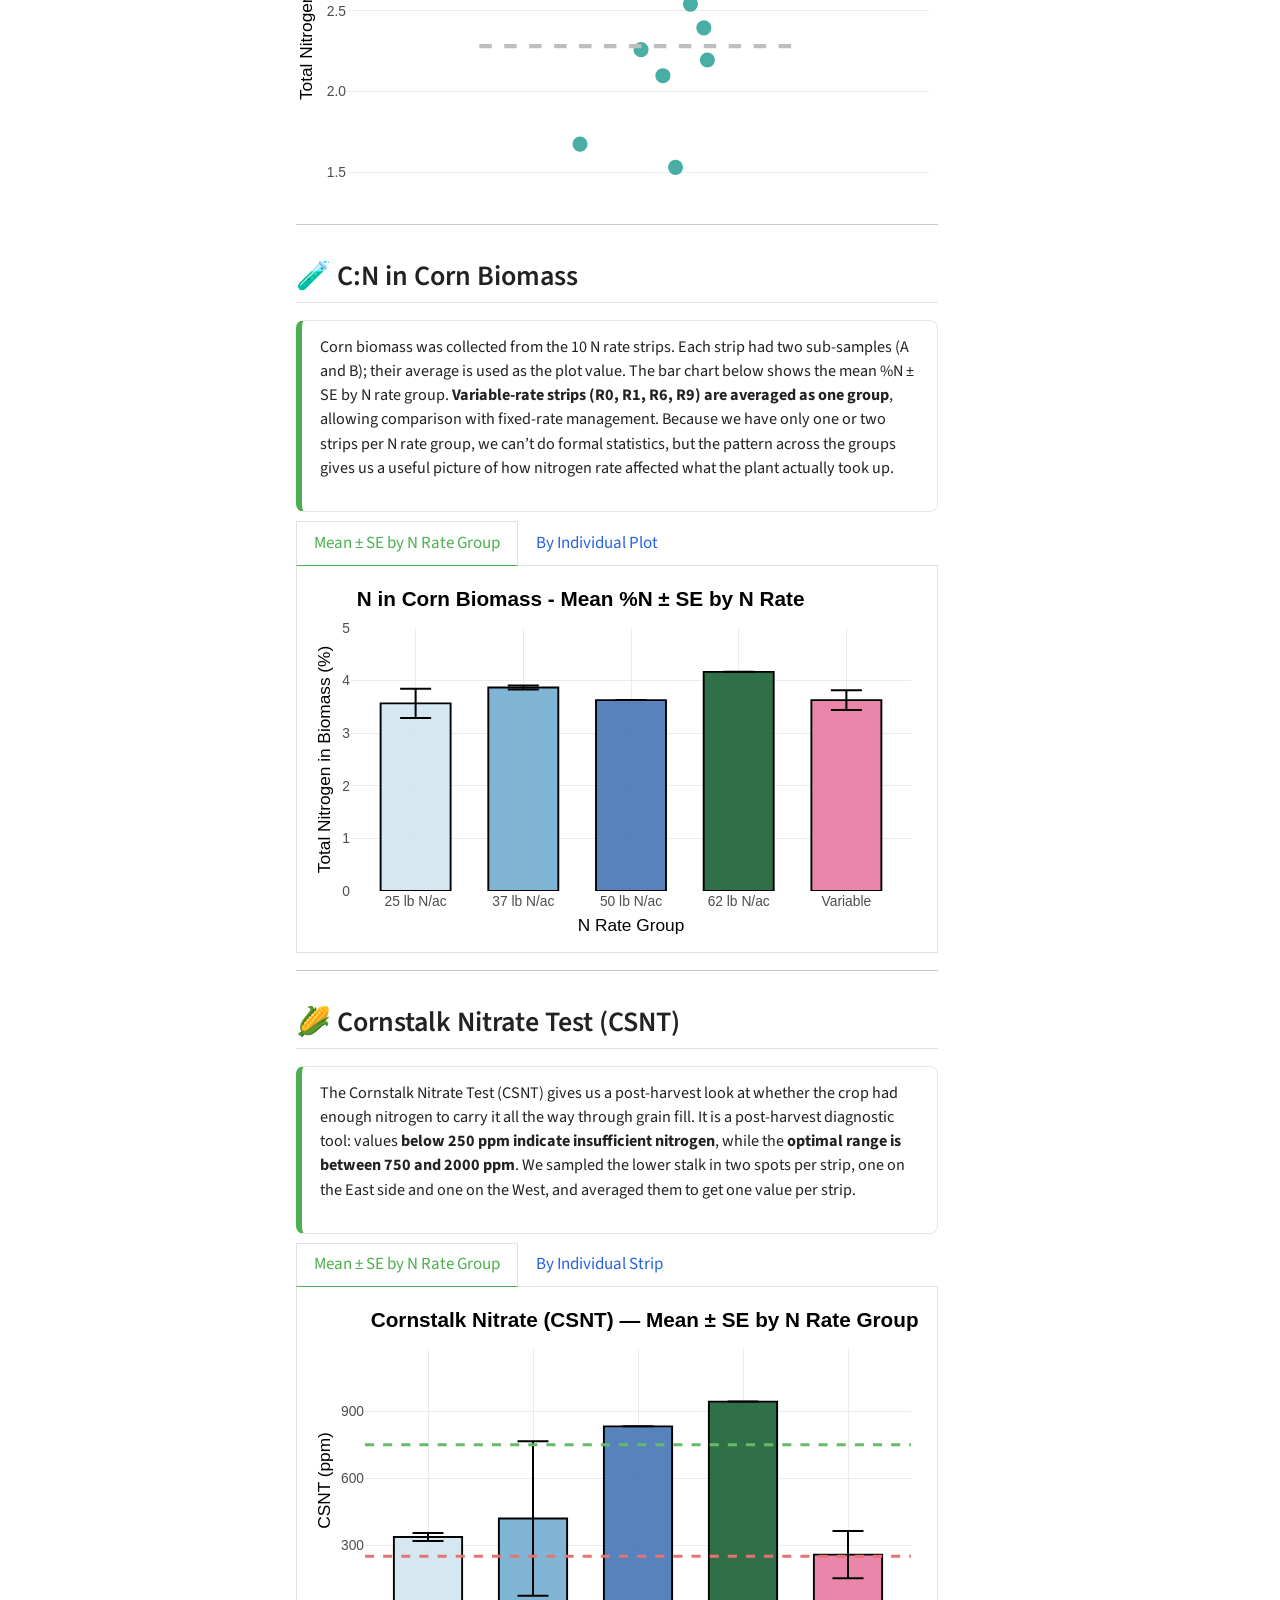
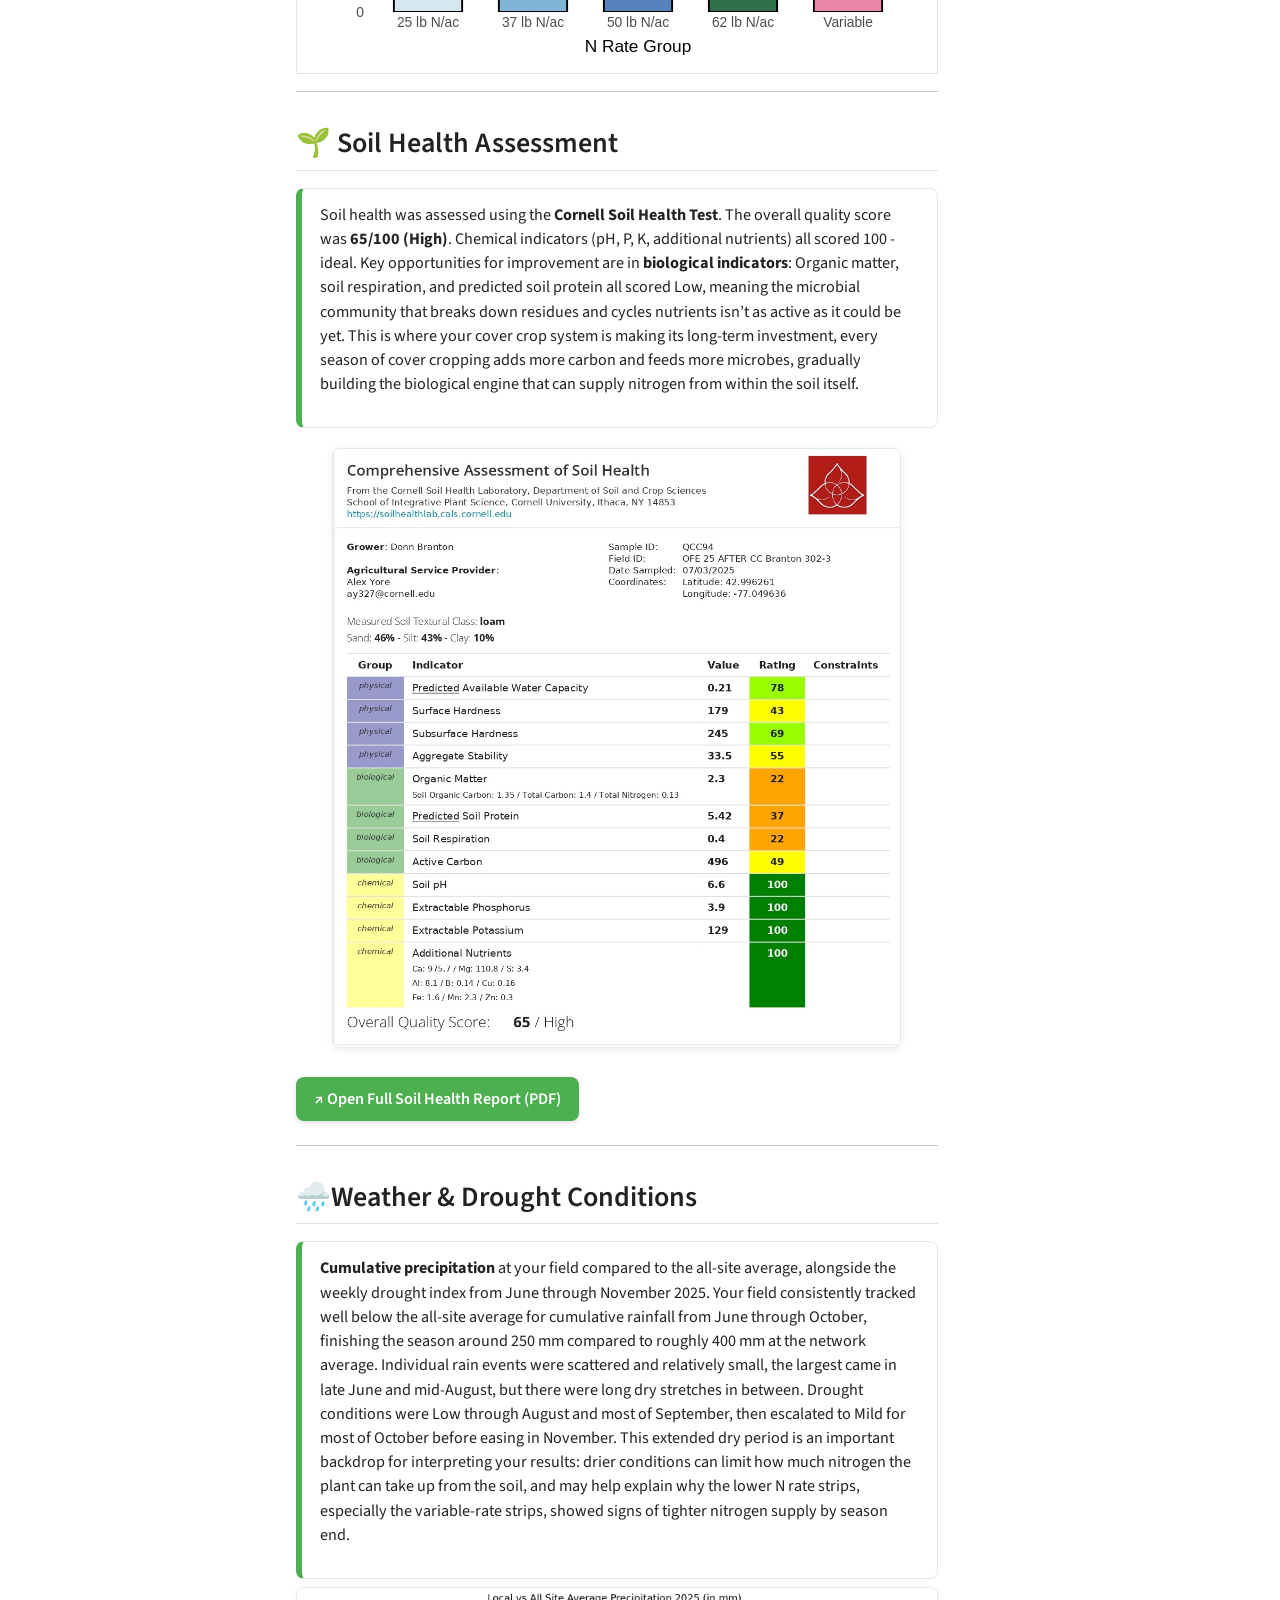
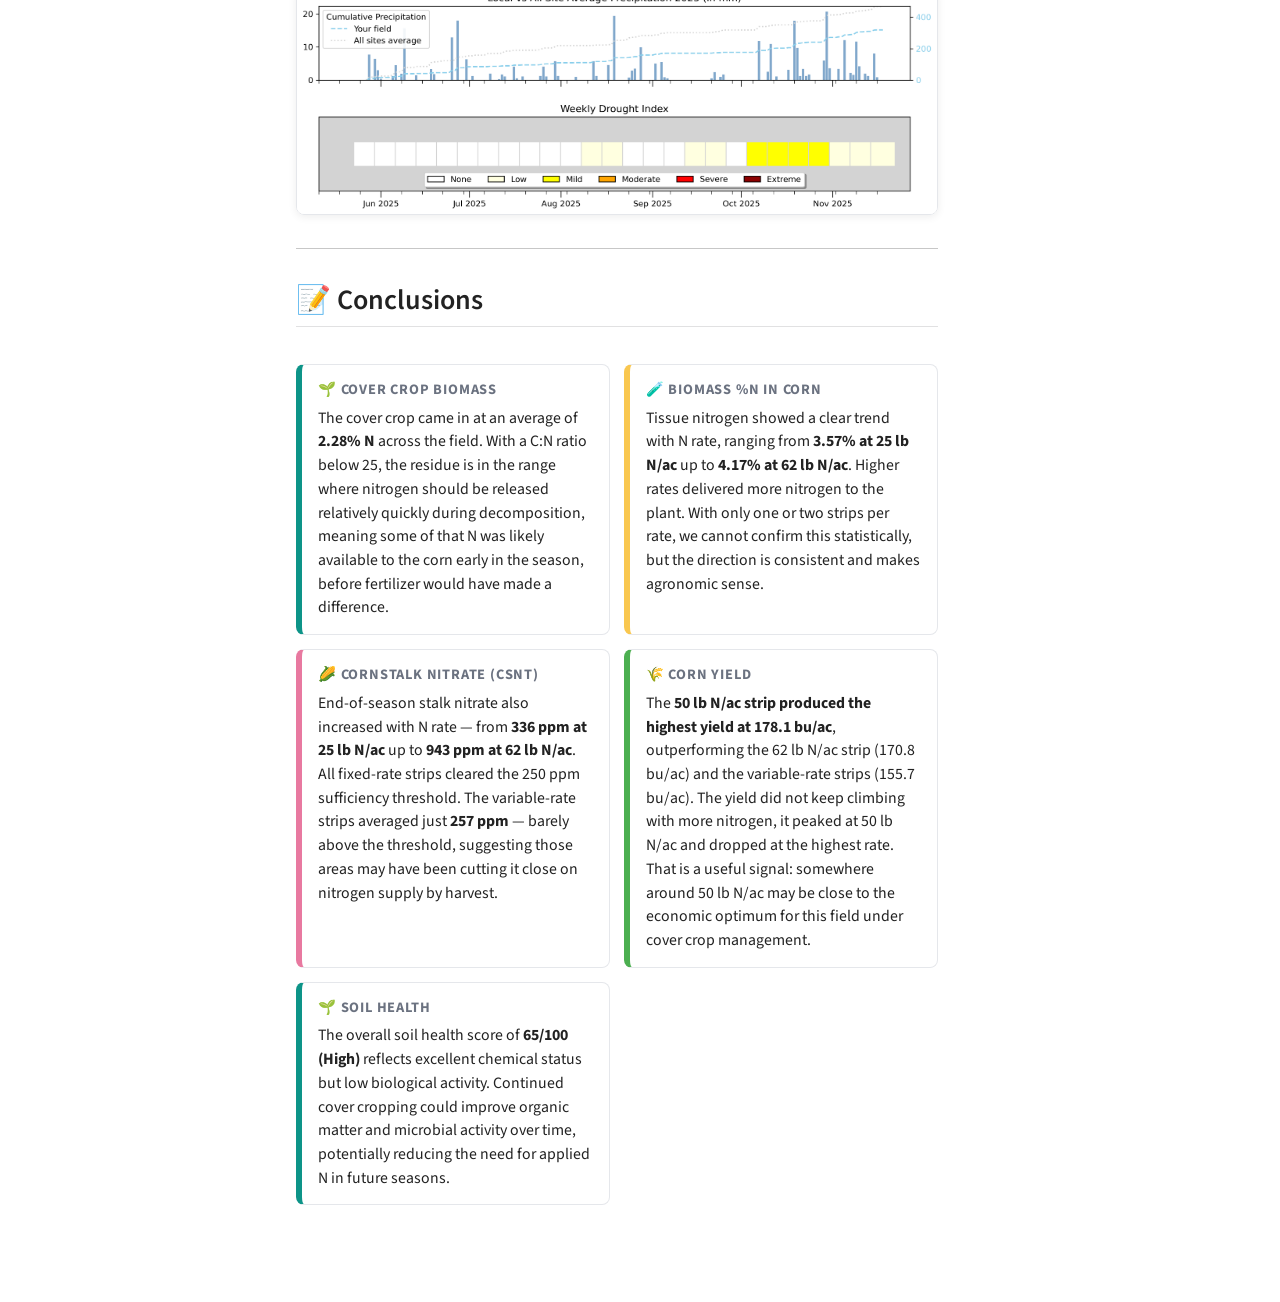
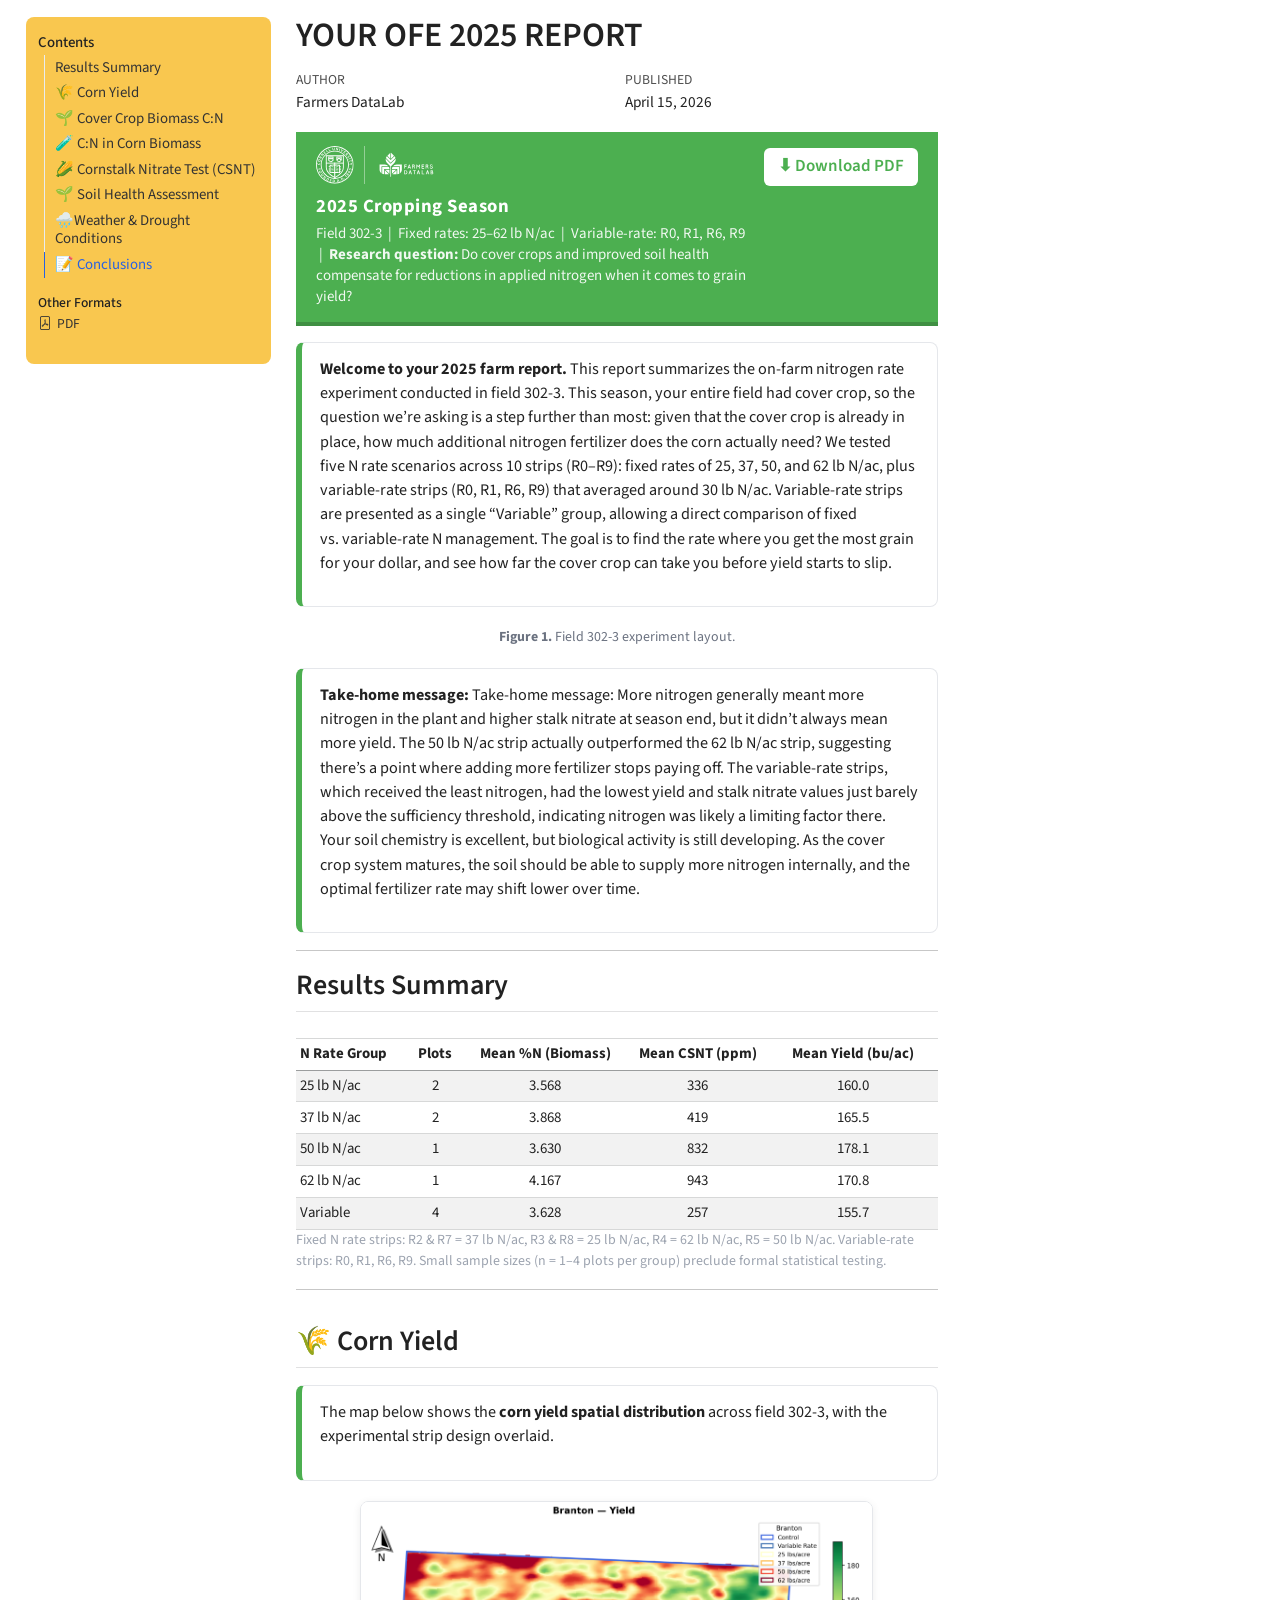
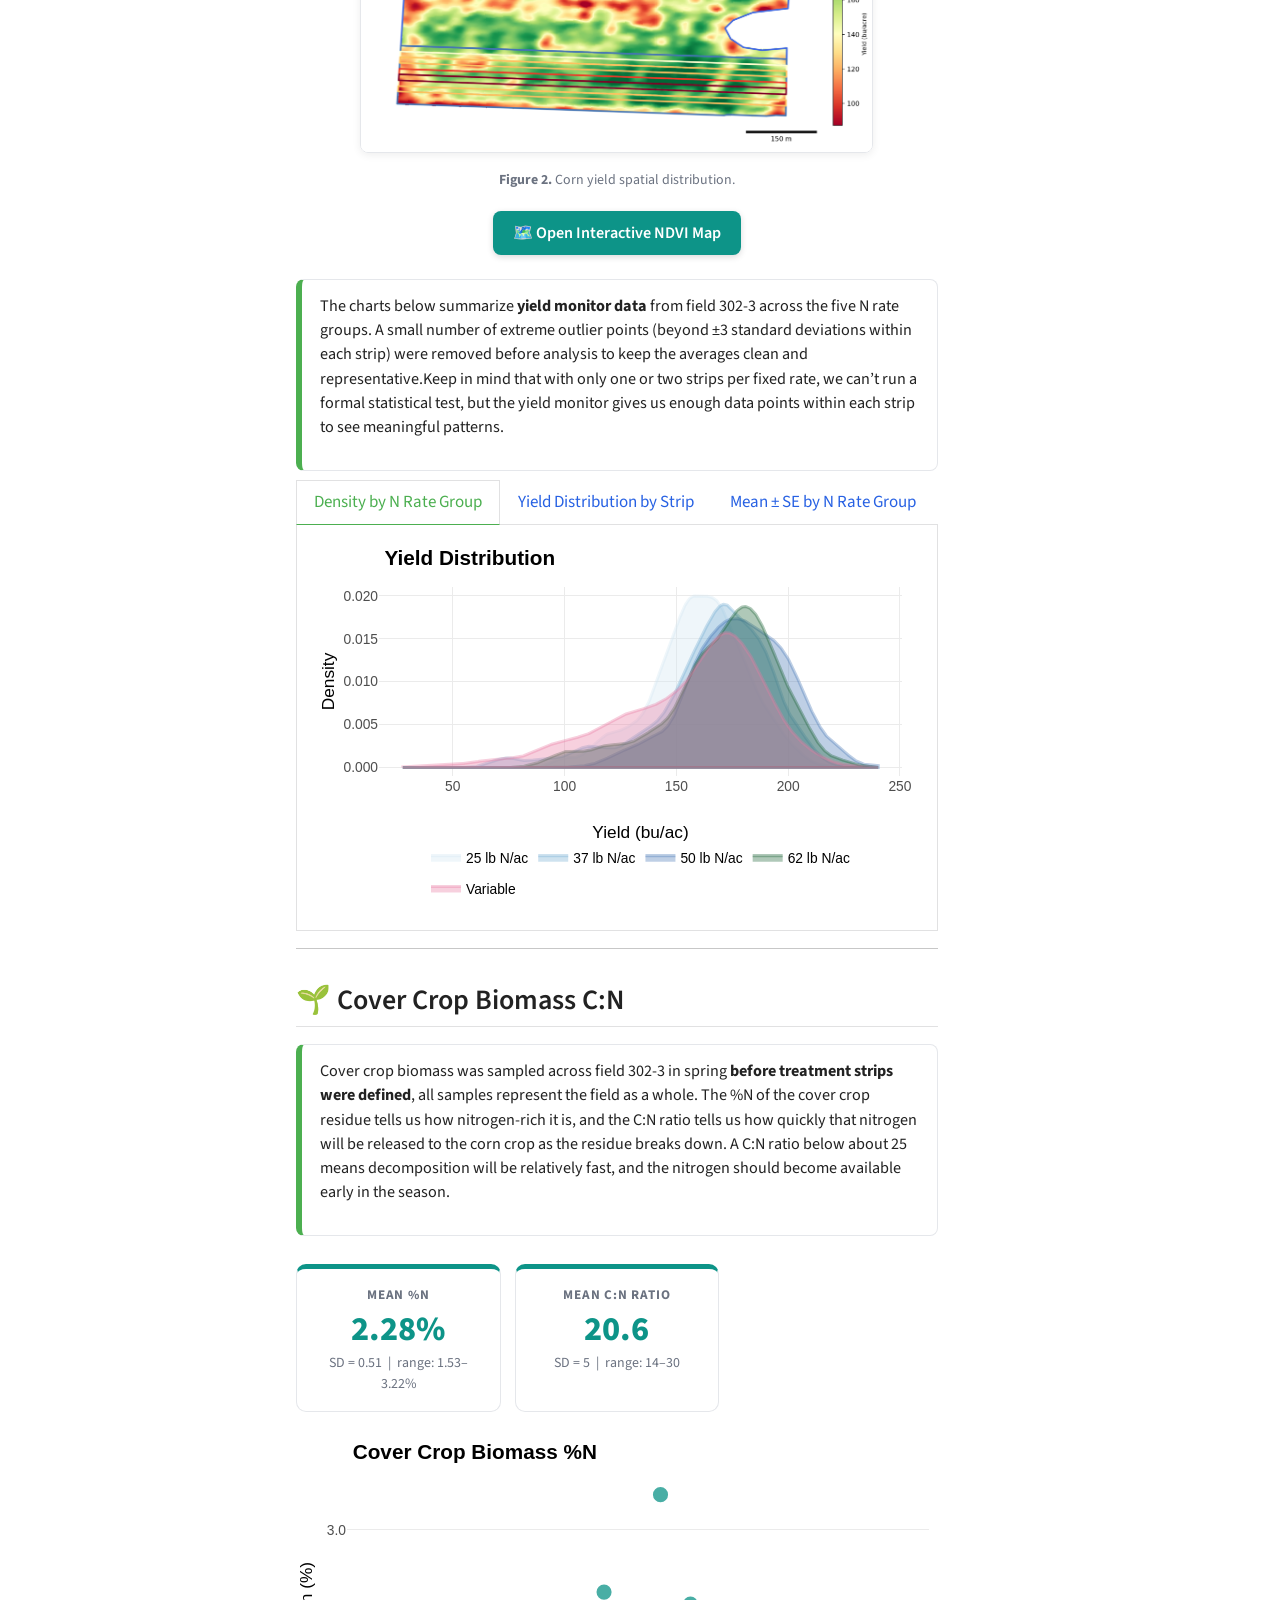
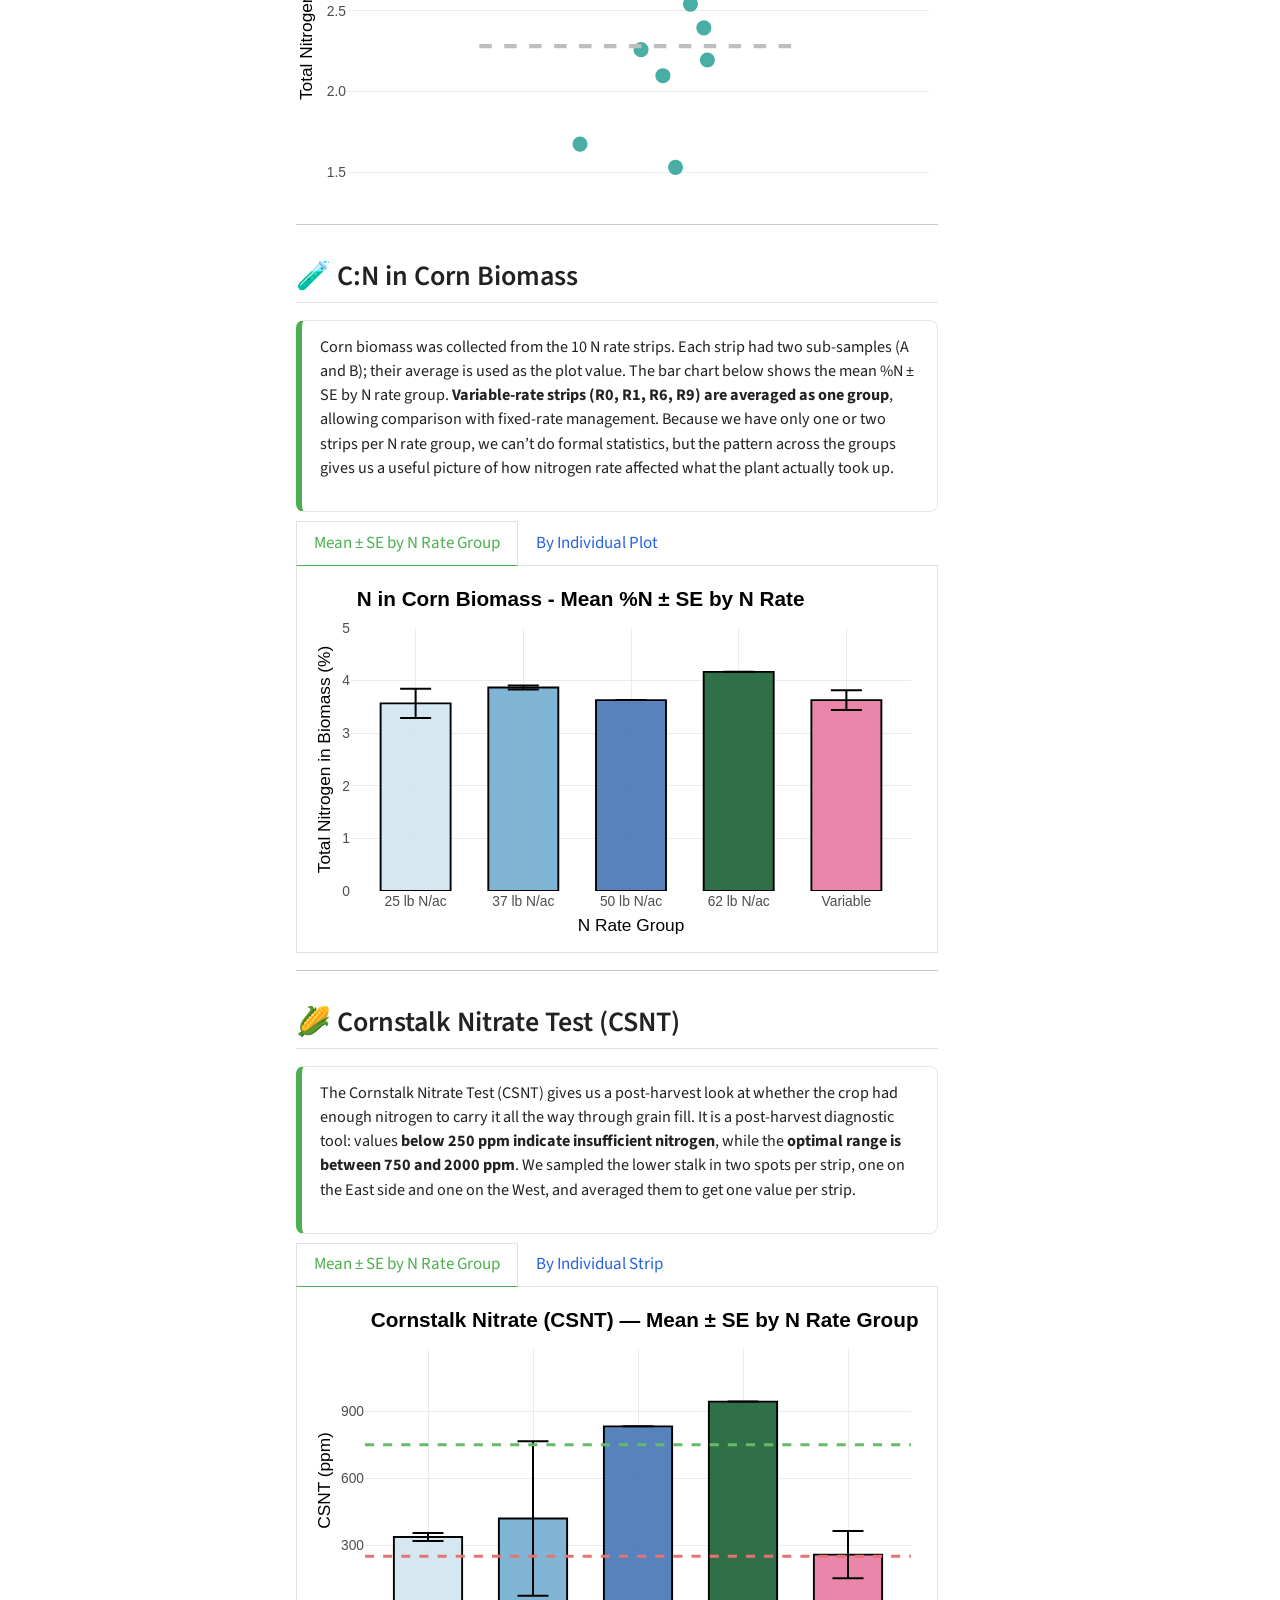
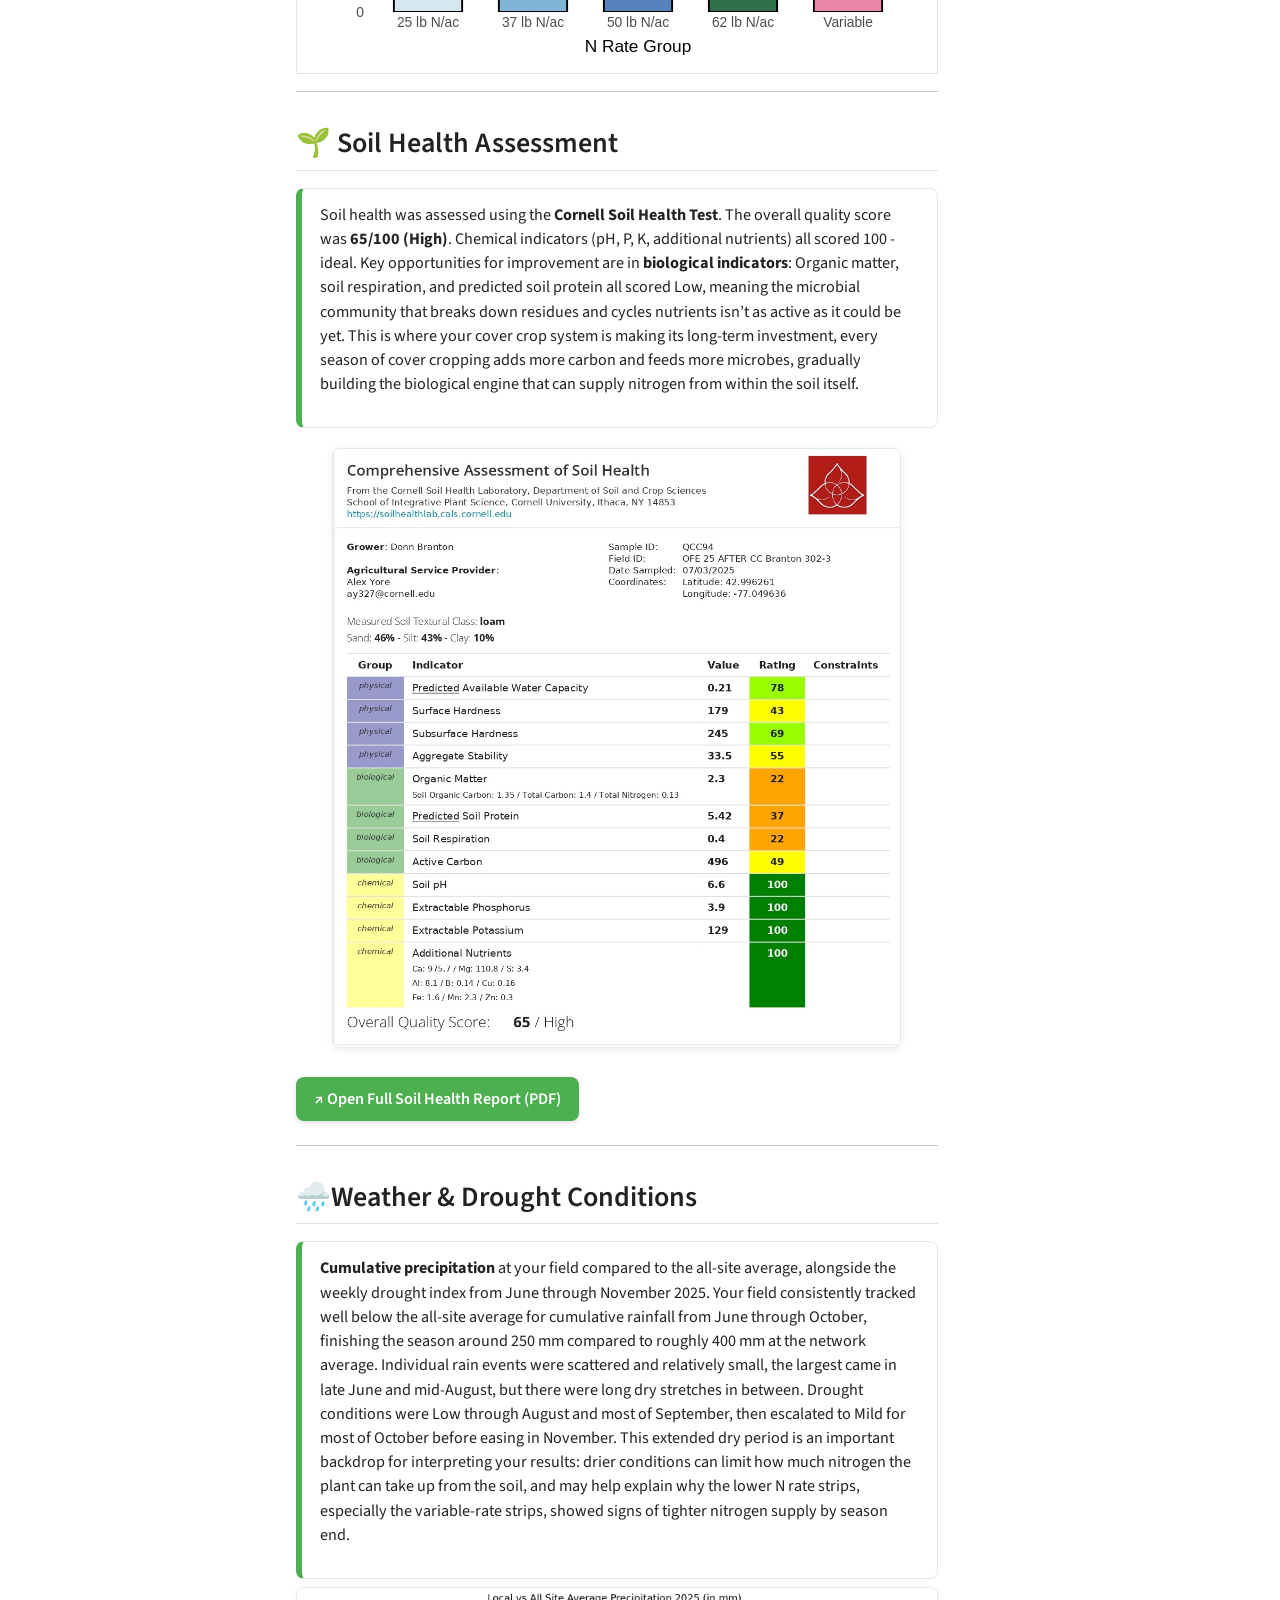
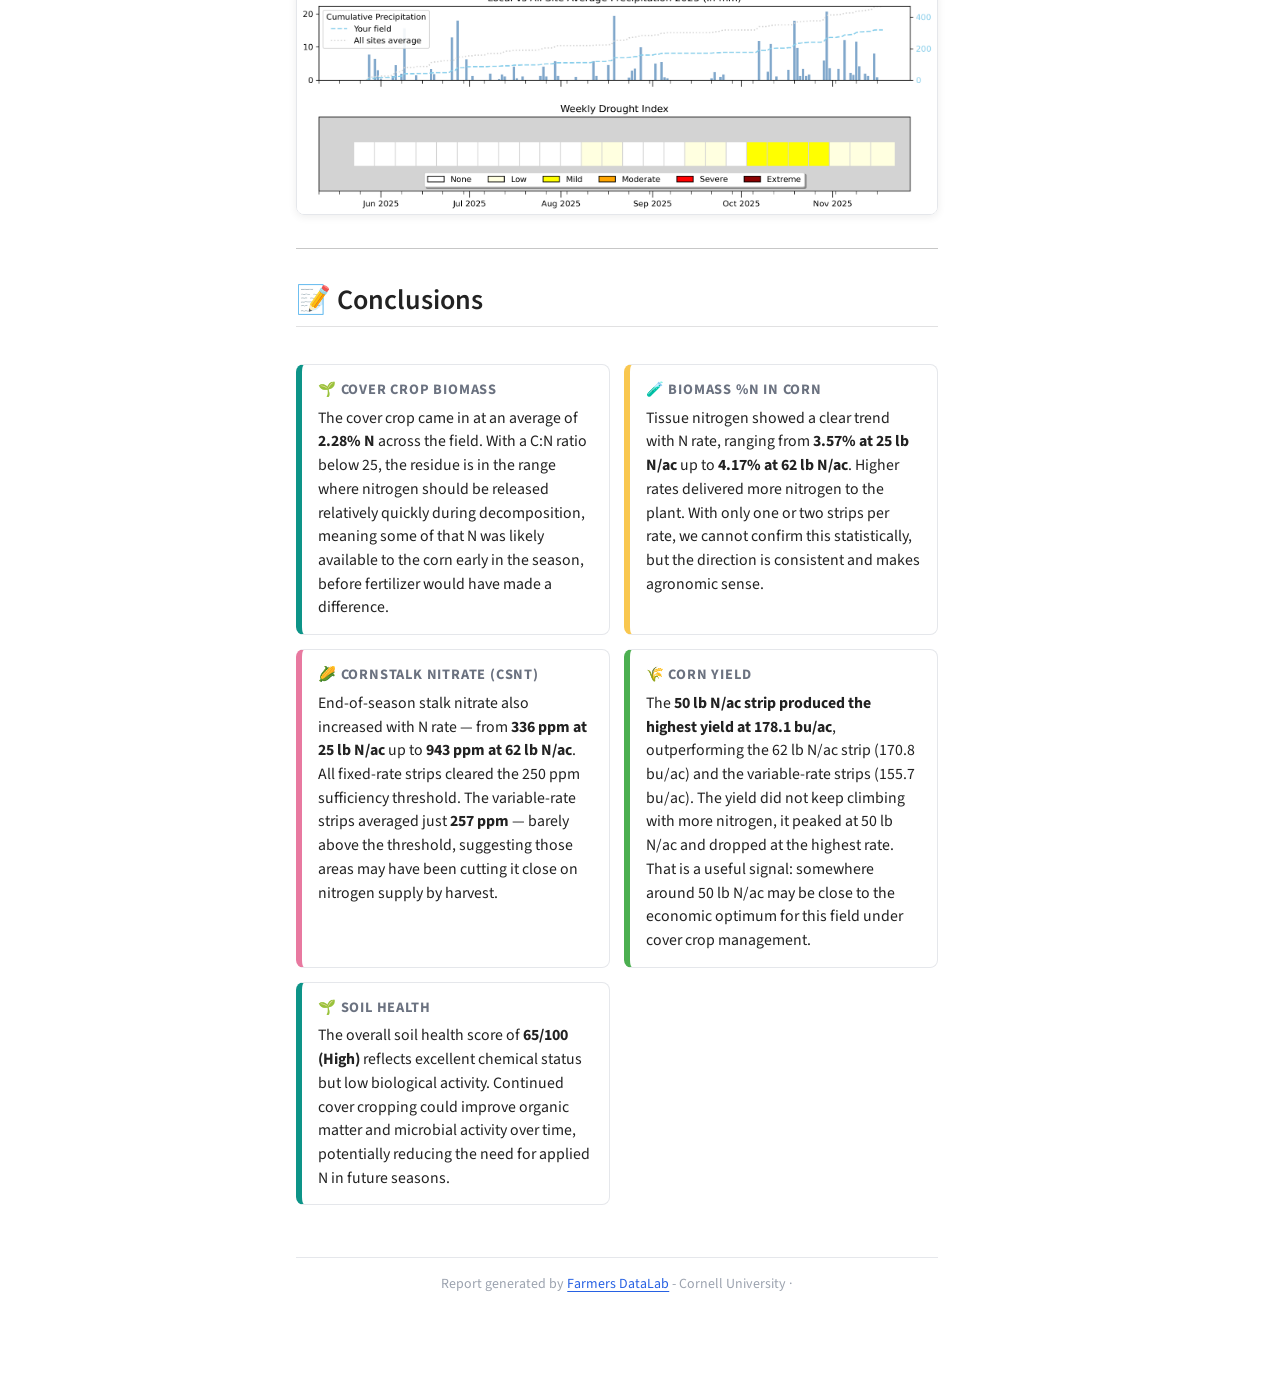
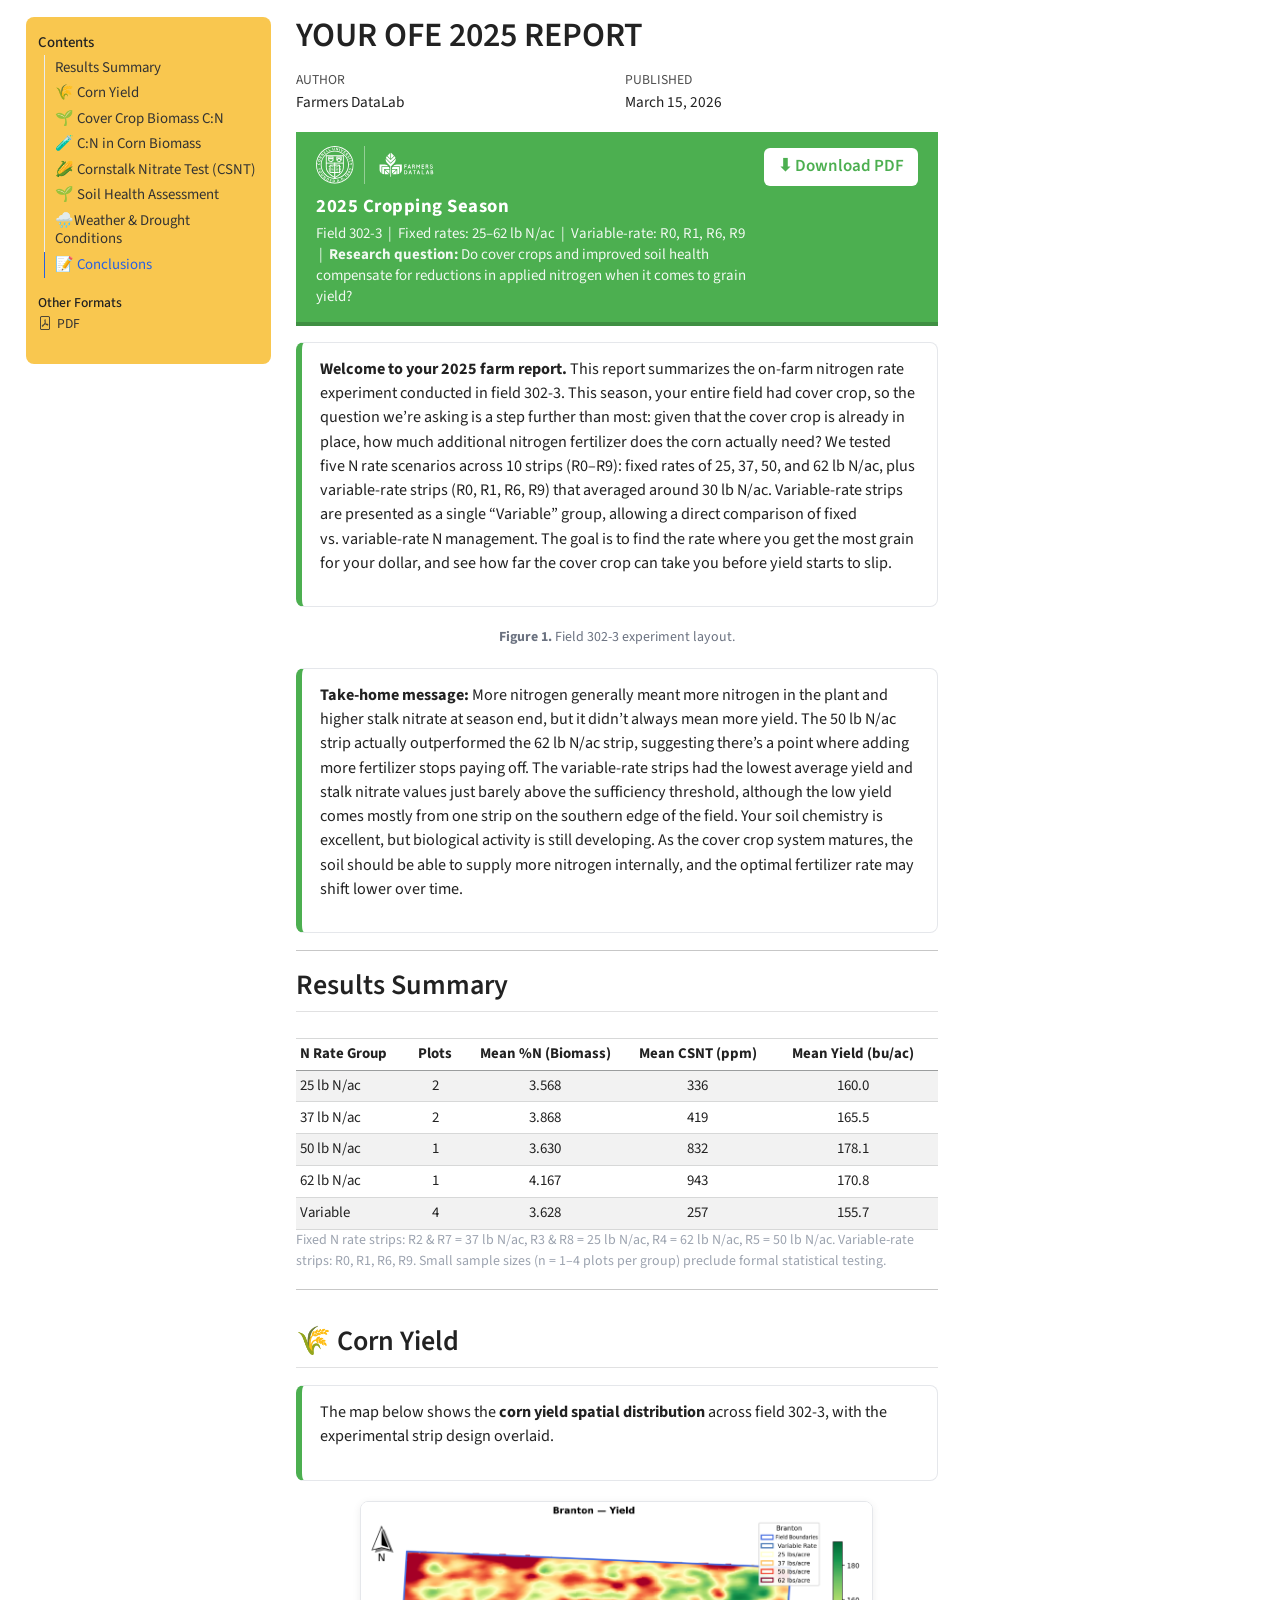
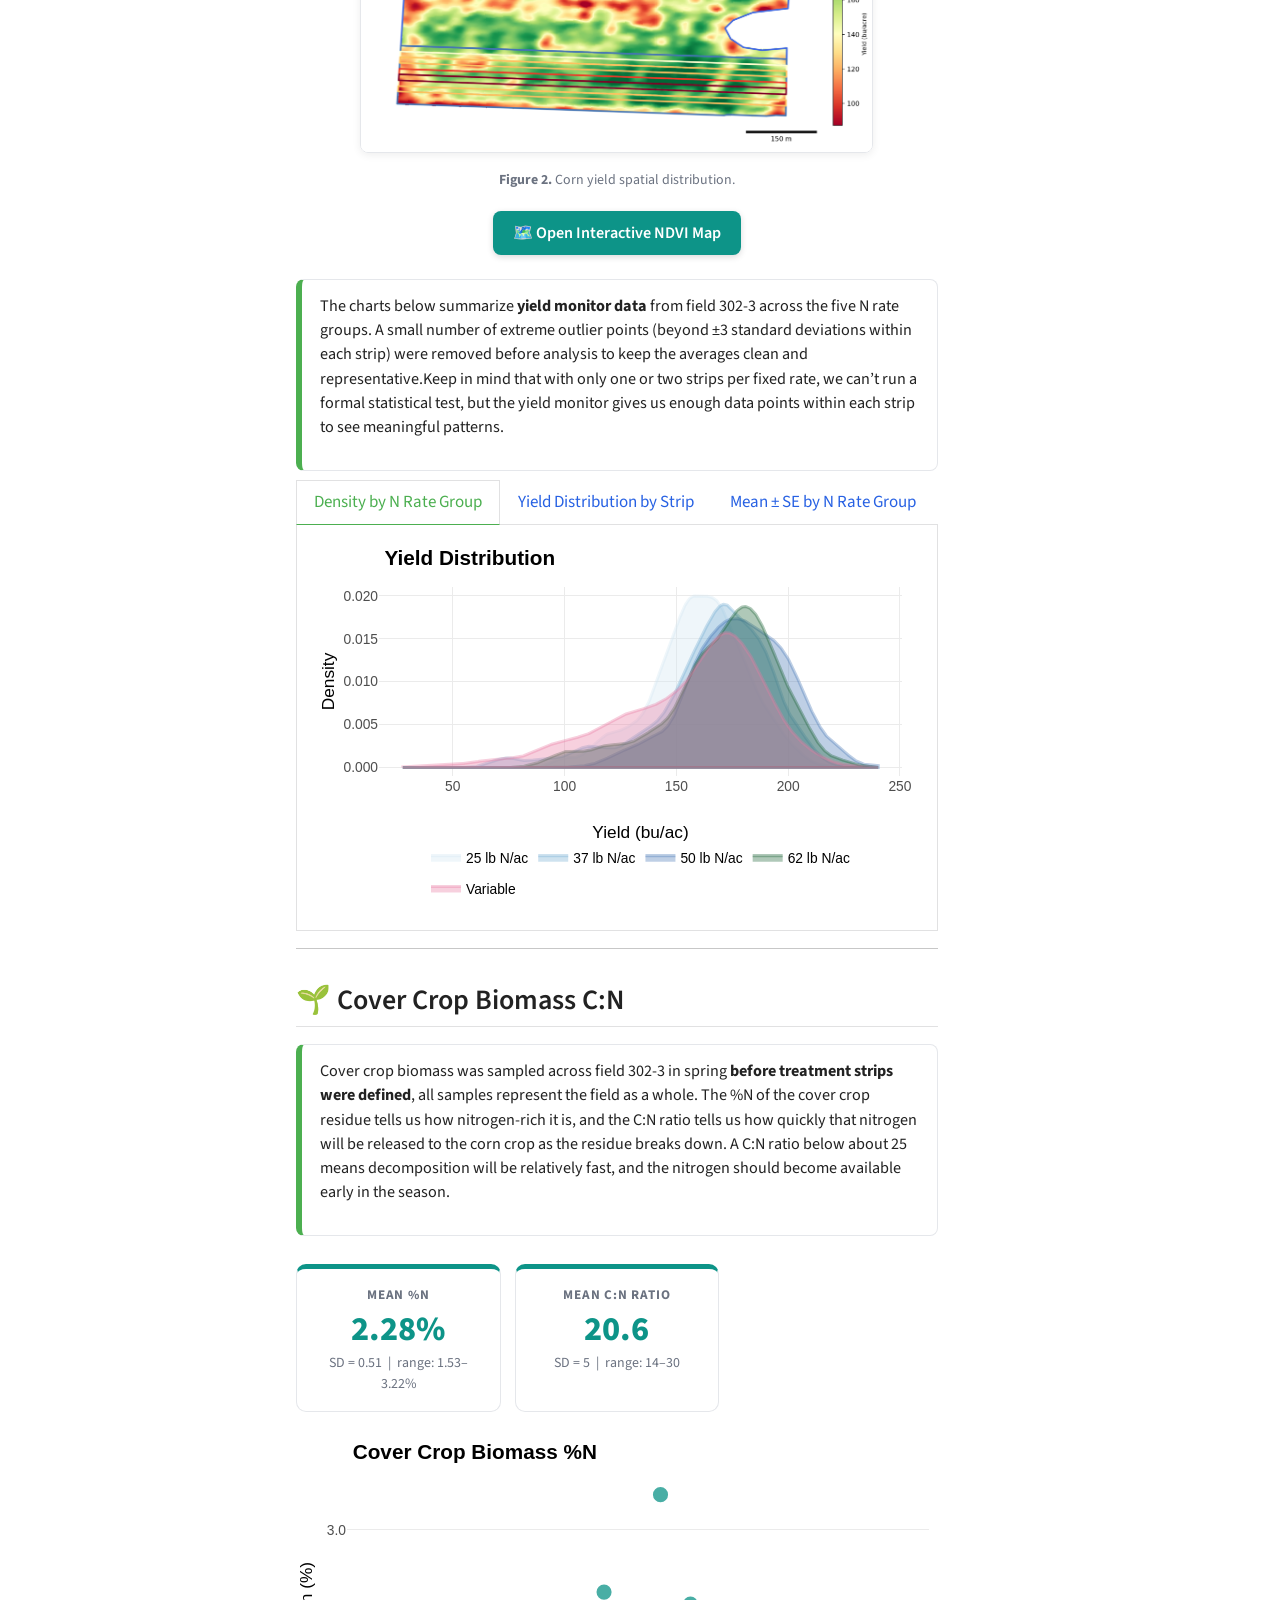
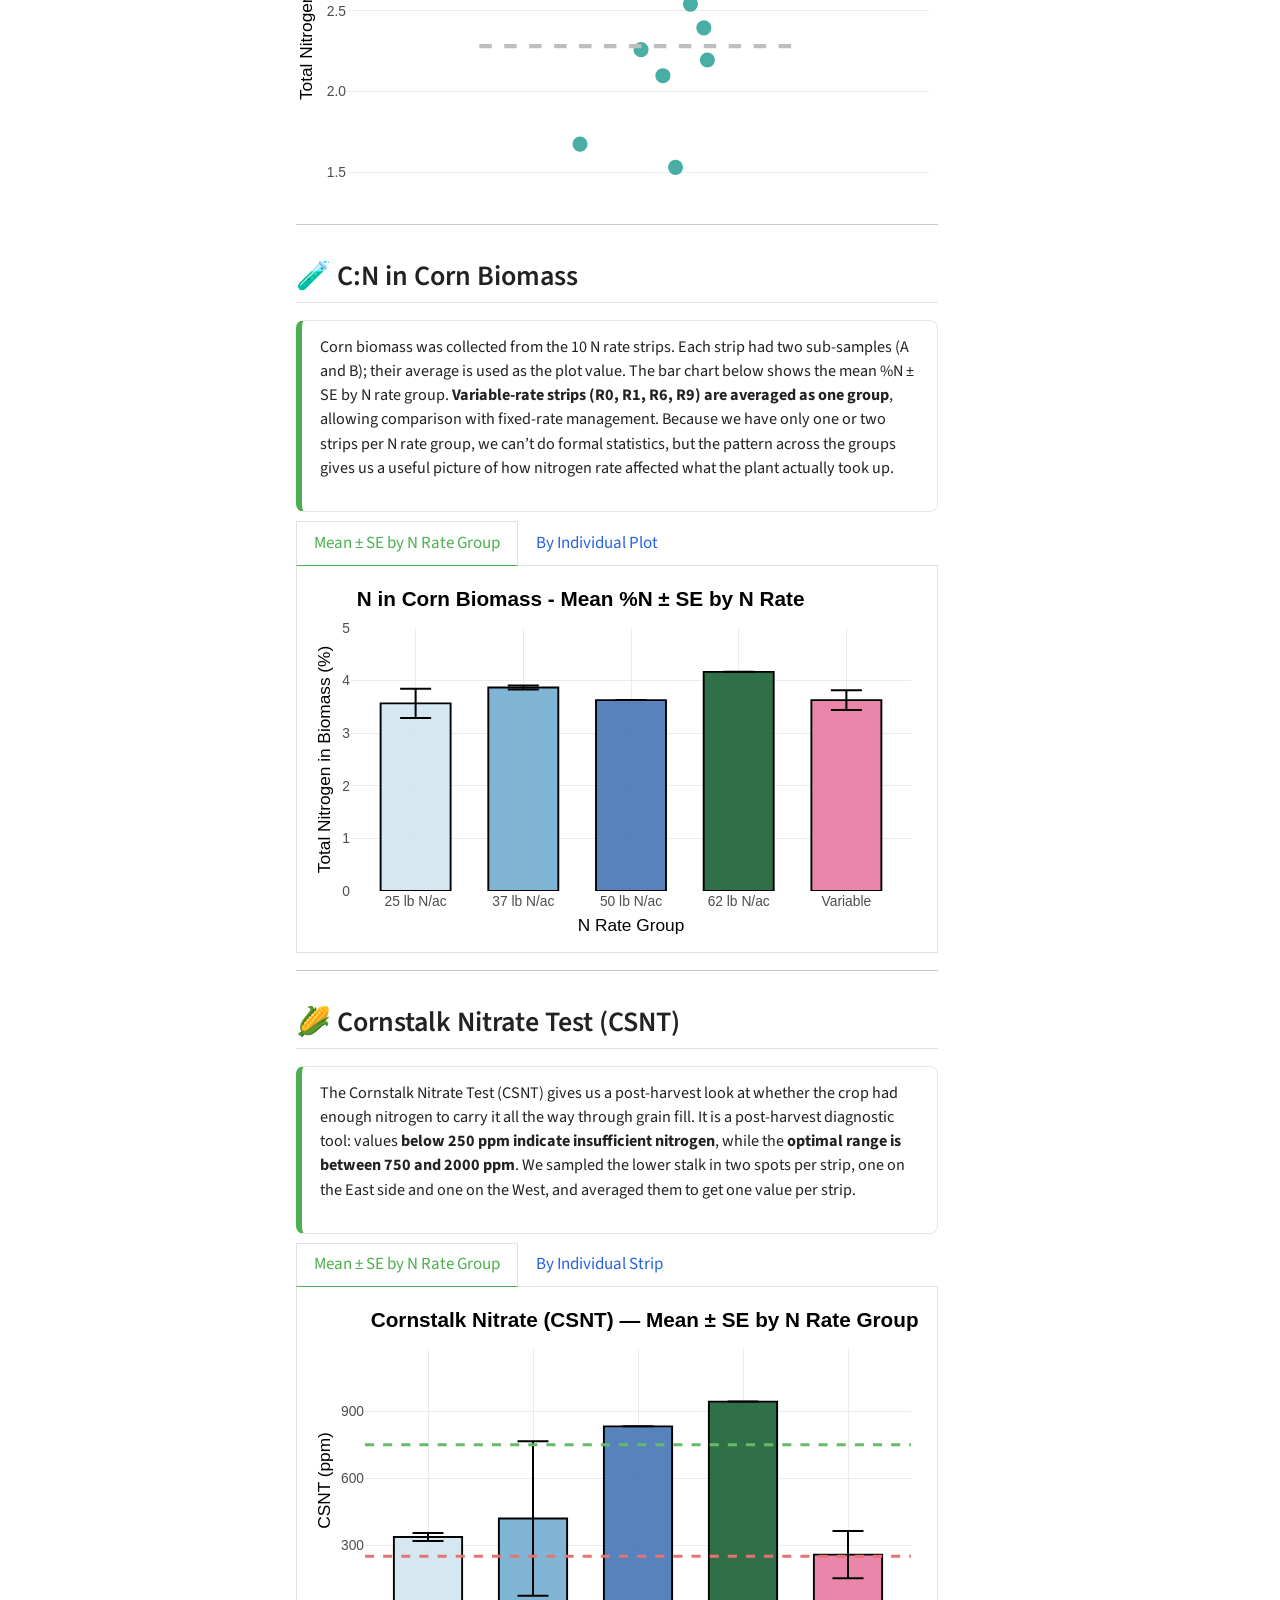
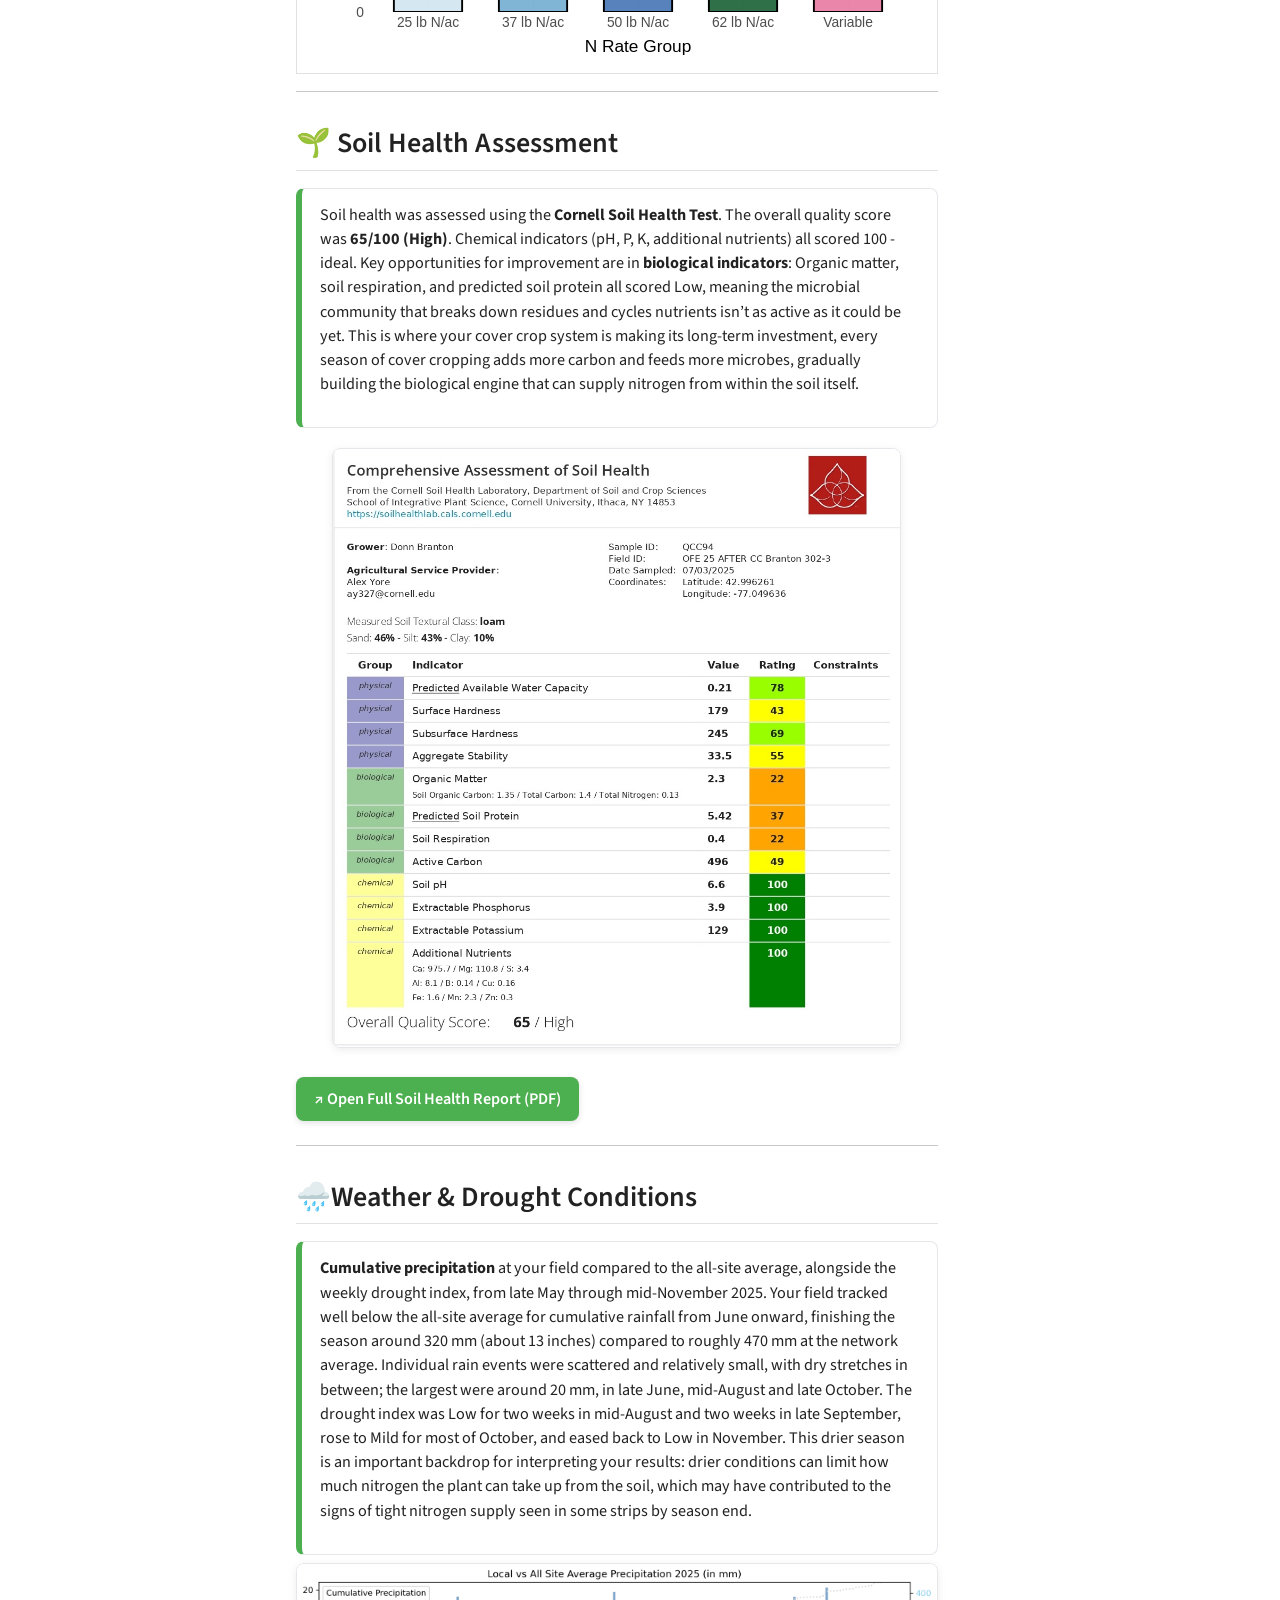
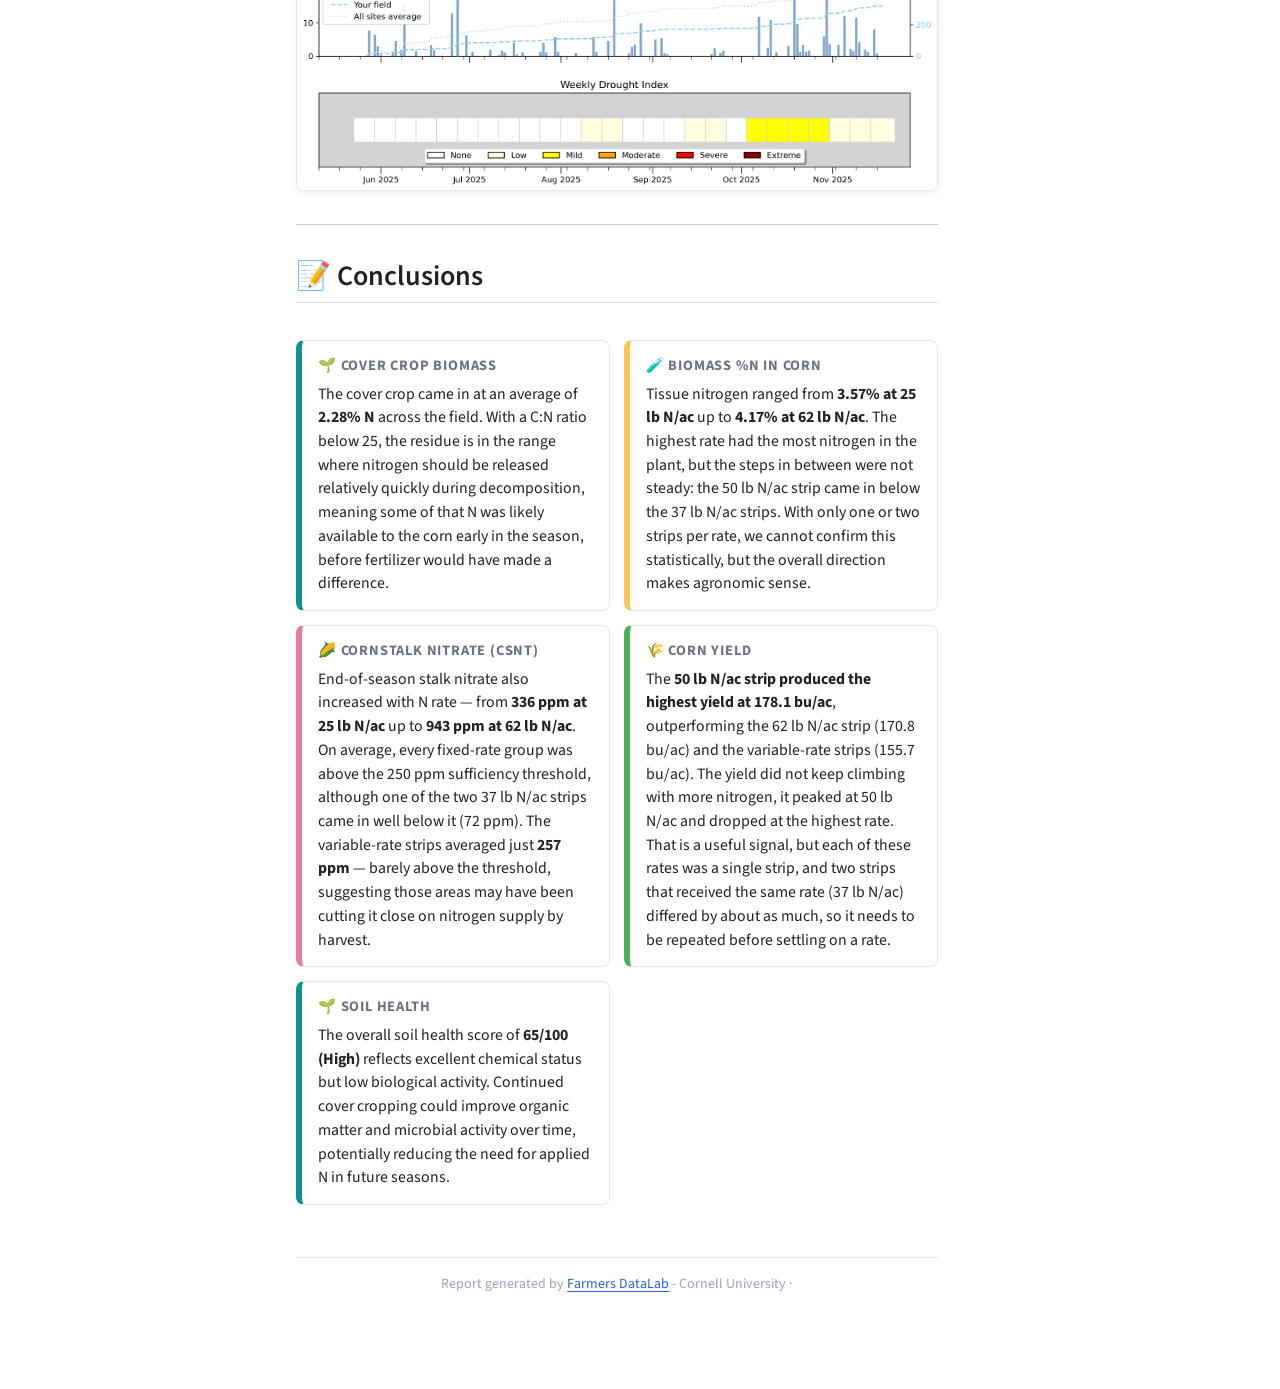
